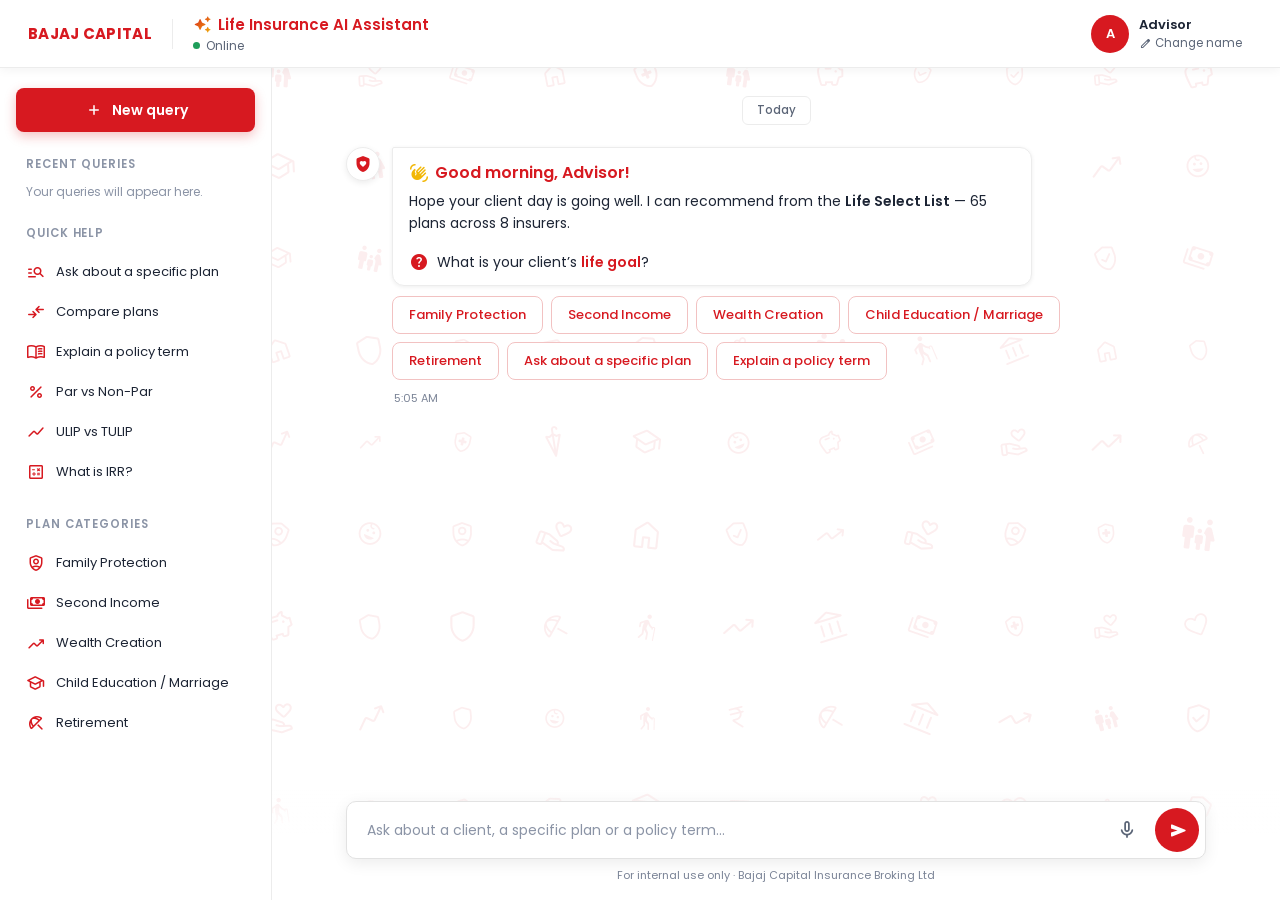
==== index.html @ 328a4298 "Life insurance AI chatbot first cut" ====
<!DOCTYPE html>
<html lang="en">
<head>
<meta charset="utf-8">
<meta name="viewport" content="width=device-width, initial-scale=1, viewport-fit=cover">
<title>Life Insurance AI Assistant</title>
<link rel="preconnect" href="https://fonts.googleapis.com">
<link rel="preconnect" href="https://fonts.gstatic.com" crossorigin>
<link href="https://fonts.googleapis.com/css2?family=Poppins:wght@300;400;500;600;700&display=swap" rel="stylesheet">
<link href="https://fonts.googleapis.com/css2?family=Material+Symbols+Rounded:opsz,wght,FILL,GRAD@20..48,100..700,0..1,-50..200&display=swap" rel="stylesheet">
<style>
:root{
  --red:#D71920; --red-dark:#B5141B; --red-soft:#FDECEC; --red-line:#F2C2C2;
  --yellow:#FAF162; --yellow-line:#EDE03A; --green:#1E9E5A; --amber:#F2B705;
  --ink:#1C2434; --muted:#5B6577; --faint:#8B94A6; --meta:#7A8396;
  --line:#ECECEC; --line2:#E2E2E2; --hover:#F7F7F7; --bg:#FFFFFF;
}
html,body{margin:0;height:100%;overflow:hidden;overflow:clip;overscroll-behavior:none;background:var(--bg);}
*{box-sizing:border-box;}
body{font-family:'Poppins',sans-serif;color:var(--ink);}
a{color:var(--red);text-decoration:none;}
button{font-family:'Poppins',sans-serif;}
input::placeholder{color:var(--faint);}
.ms{font-family:'Material Symbols Rounded';font-weight:normal;font-style:normal;line-height:1;letter-spacing:normal;white-space:nowrap;direction:ltr;-webkit-font-smoothing:antialiased;}
.fill{font-variation-settings:'FILL' 1;}
@keyframes dcdot{0%,80%,100%{opacity:.25;transform:translateY(0)}40%{opacity:1;transform:translateY(-3px)}}
@keyframes dcin{from{opacity:0;transform:translateY(6px)}to{opacity:1;transform:none}}

.app{position:fixed;inset:0;display:flex;flex-direction:column;overflow:hidden;overflow:clip;}
header{height:68px;flex-shrink:0;display:flex;align-items:center;gap:20px;padding:0 28px;background:#fff;border-bottom:1px solid var(--line);box-shadow:0 2px 10px rgba(0,0,0,.05);position:relative;z-index:3;}
header img{height:30px;display:block;flex-shrink:0;}
.vsep{width:1px;height:30px;flex-shrink:0;background:var(--line);}
.desk{display:flex;flex-direction:column;gap:1px;min-width:0;flex:1;overflow:hidden;}
.desk-title{display:flex;align-items:center;gap:6px;font-size:15px;font-weight:600;color:var(--red);white-space:nowrap;overflow:hidden;text-overflow:ellipsis;}
.bot-avatar{display:none;position:relative;width:40px;height:40px;flex-shrink:0;border-radius:50%;background:#fff;border:1px solid var(--line);box-shadow:0 2px 6px rgba(0,0,0,.08);align-items:center;justify-content:center;}
.bc-mark{display:block;height:22px;width:20px;overflow:hidden;flex-shrink:0;}
.bc-mark img{height:100%;width:auto;max-width:none;display:block;}
.bot-avatar .bc-mark{height:24px;width:22px;}
.bot-avatar > .ms:first-child{font-size:23px;color:var(--red);}
.bot-avatar .ai-mini{position:absolute;right:-2px;bottom:-1px;font-size:15px;color:var(--amber);background:#fff;border-radius:50%;padding:1px;}
.ai-star{font-size:19px;flex-shrink:0;background:linear-gradient(135deg,#D71920,#F2B705);-webkit-background-clip:text;background-clip:text;color:transparent;}
.desk-status{display:flex;align-items:center;gap:6px;font-size:12px;color:var(--muted);white-space:nowrap;}
.dot{width:7px;height:7px;border-radius:50%;background:var(--green);}
.who{margin-left:auto;display:flex;align-items:center;gap:10px;flex-shrink:0;cursor:pointer;padding:6px 10px 6px 6px;border-radius:10px;}
.who:hover{background:var(--red-soft);}
.avatar .ms{font-size:20px;}
.avatar{width:38px;height:38px;flex-shrink:0;border-radius:50%;background:var(--red);display:flex;align-items:center;justify-content:center;font-size:13px;font-weight:600;color:#fff;}
.who-name{font-size:13px;font-weight:600;}
.who-sub{display:flex;align-items:center;gap:3px;font-size:11.5px;color:var(--muted);}
.who-sub .ms{font-size:13px;}
.who:hover .who-sub{color:var(--red);}
.menu-btn{display:none;width:40px;height:40px;border:none;background:transparent;border-radius:8px;color:var(--ink);cursor:pointer;align-items:center;justify-content:center;}
.body{flex:none;height:calc(100% - 68px);min-height:0;display:flex;position:relative;overflow:clip;} /* explicit height: flex-grow left a gap in some Chrome builds */
aside{width:272px;flex-shrink:0;overflow-y:auto;background:#fff;border-right:1px solid var(--line);display:flex;flex-direction:column;gap:24px;padding:20px 16px;}
.new-btn{display:flex;align-items:center;justify-content:center;gap:8px;height:44px;border-radius:8px;border:none;background:var(--red);color:#fff;font-size:14px;font-weight:600;cursor:pointer;box-shadow:0 4px 12px rgba(215,25,32,.28);flex-shrink:0;}
.new-btn:hover{background:var(--red-dark);}
.group{display:flex;flex-direction:column;gap:4px;}
.group-title{font-size:11.5px;font-weight:600;letter-spacing:.08em;text-transform:uppercase;color:var(--faint);padding:0 10px 6px;}
.item{display:flex;align-items:center;gap:10px;padding:10px;border-radius:8px;font-size:13px;color:var(--ink);cursor:pointer;border:none;background:transparent;text-align:left;width:100%;}
.item:hover{background:var(--hover);}
.item .ms{font-size:20px;color:var(--red);flex-shrink:0;}
.item.recent .ms{color:var(--muted);}
.item.active{background:var(--red-soft);}
.item.active .ms,.item.active .t1{color:var(--red);}
.t1{font-size:13px;font-weight:500;white-space:nowrap;overflow:hidden;text-overflow:ellipsis;}
.item.active .t1{font-weight:600;}
.t2{font-size:11.5px;color:var(--muted);}
.tx{display:flex;flex-direction:column;min-width:0;}
.me-item{display:none;margin-top:auto;border-top:1px solid var(--line);border-radius:0;}
.empty-note{font-size:12px;color:var(--faint);padding:0 10px;}
.item.recent{position:relative;}
.code-wrap{position:fixed;inset:0;z-index:50;background:rgba(28,36,52,.45);display:flex;align-items:center;justify-content:center;padding:16px;}
.code-box{width:100%;max-width:360px;background:#fff;border-radius:14px;padding:22px;display:flex;flex-direction:column;gap:10px;box-shadow:0 12px 40px rgba(0,0,0,.2);}
.code-title{display:flex;align-items:center;gap:8px;font-size:16px;font-weight:600;color:var(--red);}
.code-sub{font-size:13px;color:var(--muted);}
.code-box input{height:42px;padding:0 12px;border:1px solid var(--line2);border-radius:8px;font-family:'Poppins',sans-serif;font-size:14px;outline:none;}
.code-box input:focus{border-color:var(--red);}
.code-err{min-height:16px;font-size:12px;color:var(--red);}
.show-more{display:flex;align-items:center;gap:6px;width:100%;padding:6px 10px;border:none;border-radius:8px;background:transparent;font-family:'Poppins',sans-serif;font-size:12.5px;font-weight:600;color:var(--red);cursor:pointer;text-align:left;}
.show-more:hover{background:var(--red-soft);}
.show-more .ms{font-size:18px;}
.item.recent .tx{flex:1;}
.item.recent .t1{white-space:normal;display:-webkit-box;-webkit-line-clamp:2;-webkit-box-orient:vertical;line-height:1.35;word-break:break-word;}
.rename{flex-shrink:0;width:26px;height:26px;margin:-4px -6px -4px 0;border:none;border-radius:6px;background:transparent;display:flex;align-items:center;justify-content:center;cursor:pointer;opacity:0;transition:opacity .15s,background .15s;}
.rename .ms{font-size:17px !important;color:var(--muted) !important;}
.item.recent:hover .rename,.item.recent:focus-within .rename,.item.recent.active .rename{opacity:1;}
.rename:hover{background:#fff;}
.rename:hover .ms{color:var(--red) !important;}
.item.editing .rename{display:none;}
.rename.delete{margin-left:2px;}
.rename-input{width:100%;min-width:0;height:24px;padding:0 6px;border:1px solid var(--red);border-radius:5px;outline:none;font-family:'Poppins',sans-serif;font-size:13px;color:var(--ink);background:#fff;}
@media (hover:none){.rename{opacity:1;}}
main{flex:1;min-width:0;position:relative;display:flex;flex-direction:column;overflow:hidden;overflow:clip;}
.pattern{position:absolute;inset:-40px;pointer-events:none;display:grid;grid-template-columns:repeat(auto-fill,92px);grid-auto-rows:92px;color:var(--red);opacity:.07;}
.pattern div{display:flex;align-items:center;justify-content:center;}
.pattern .ms{font-variation-settings:'wght' 300;}
.scroll{position:relative;z-index:1;flex:1;overflow-y:auto;padding:28px 32px 20px;}
.thread{max-width:860px;margin:0 auto;display:flex;flex-direction:column;gap:8px;}
.daypill{align-self:center;margin-bottom:14px;padding:5px 14px;border-radius:6px;background:#fff;border:1px solid var(--line);font-size:11.5px;font-weight:500;color:var(--muted);}
.gap{height:14px;}
.urow{display:flex;flex-direction:column;align-items:flex-end;gap:5px;animation:dcin .3s ease-out;}
.ububble{max-width:560px;padding:12px 16px;border-radius:12px 2px 12px 12px;background:var(--yellow);border:1px solid var(--yellow-line);box-shadow:0 1px 3px rgba(120,90,10,.08);font-size:14px;line-height:1.55;text-wrap:pretty;white-space:pre-wrap;word-wrap:break-word;}
.umeta{display:flex;align-items:center;gap:4px;font-size:11px;color:var(--meta);padding-right:2px;}
.umeta .ms{font-size:15px;color:var(--amber);}
.brow{display:flex;gap:12px;animation:dcin .3s ease-out;}
.bav{width:34px;flex-shrink:0;}
.bav-in{width:34px;height:34px;border-radius:50%;background:#fff;border:1px solid var(--line);display:flex;align-items:center;justify-content:center;box-shadow:0 2px 6px rgba(0,0,0,.08);}
.bav-in .ms{font-size:20px;color:var(--red);}
.bcol{flex:1;min-width:0;display:flex;flex-direction:column;align-items:flex-start;gap:10px;}
.bbubble{max-width:640px;padding:12px 16px;border-radius:2px 12px 12px 12px;background:#fff;border:1px solid var(--line);box-shadow:0 1px 4px rgba(0,0,0,.07);display:flex;flex-direction:column;gap:4px;font-size:14px;line-height:1.6;text-wrap:pretty;word-wrap:break-word;overflow-x:auto;}
.bbubble .lead{display:flex;align-items:center;gap:6px;font-size:16px;font-weight:600;color:var(--red);}
.bbubble .lead .ms{font-size:20px;color:var(--amber);}
.bbubble p{margin:0 0 8px;}
.bbubble p:last-child{margin-bottom:0;}
.bbubble ul{list-style:none;margin:2px 0 6px;padding:0;}
.bbubble ol{margin:2px 0 6px;padding-left:20px;}
.bbubble li{margin:4px 0;}
.bbubble ul li{position:relative;padding-left:24px;}
.bbubble ul li::before{content:'check_circle';font-family:'Material Symbols Rounded';font-variation-settings:'FILL' 1;position:absolute;left:0;top:1px;font-size:17px;color:var(--green);}
.ask{display:flex;align-items:flex-start;gap:8px;margin-top:6px;padding:0;font-size:14px;line-height:1.5;}
.ask .ms{font-size:20px;color:var(--red);flex-shrink:0;}
.ask strong{color:var(--red);}
.plans{width:100%;max-width:760px;display:grid;grid-template-columns:repeat(auto-fill,minmax(220px,1fr));gap:12px;}
.plan{display:flex;flex-direction:column;background:#fff;border:1px solid var(--line);border-radius:12px;box-shadow:0 2px 8px rgba(0,0,0,.06);overflow:hidden;animation:dcin .3s ease-out;}
.plan:first-child{border:2px solid var(--red);box-shadow:0 8px 22px rgba(215,25,32,.12);}
.plan-logo{height:56px;display:flex;align-items:center;justify-content:space-between;gap:8px;padding:0 16px;border-bottom:1px solid #F0F0F0;}
.plan-logo img{max-height:30px;max-width:110px;}
.plan-logo .badge{height:30px;padding:0 10px;border-radius:6px;background:var(--red-soft);color:var(--red);font-size:12px;font-weight:700;display:flex;align-items:center;}
.plan-best{padding:3px 8px;border-radius:4px;background:var(--red);color:#fff;font-size:10.5px;font-weight:600;white-space:nowrap;}
.plan-body{display:flex;flex-direction:column;gap:8px;padding:12px 16px 14px;}
.plan-name{font-size:14.5px;font-weight:600;color:var(--red);line-height:1.3;}
.plan-ins{font-size:11.5px;color:var(--muted);margin-top:-6px;}
.plan-pt{display:flex;gap:6px;font-size:12.5px;line-height:1.4;}
.plan-pt .ms{font-size:17px;color:var(--green);flex-shrink:0;}
.tip{display:flex;align-items:center;gap:8px;max-width:640px;padding:9px 14px;border-radius:8px;background:var(--yellow);border:1px solid var(--yellow-line);font-size:13px;line-height:1.45;}
.tip .ms{font-size:20px;color:var(--amber);flex-shrink:0;}
.bbubble strong{font-weight:600;}
.bbubble h1,.bbubble h2,.bbubble h3,.bbubble h4{font-size:14.5px;font-weight:600;color:var(--red);margin:6px 0 4px;}
.bbubble table{border-collapse:collapse;background:#fff;border-radius:8px;overflow:hidden;font-size:12.5px;line-height:1.45;margin:6px 0;width:100%;}
.bbubble th{background:var(--red-soft);color:var(--red);font-weight:600;text-align:left;}
.bbubble th,.bbubble td{padding:8px 10px;border:1px solid #F0F0F0;vertical-align:top;}
.bbubble.error{flex-direction:row;align-items:flex-start;gap:8px;background:#fff;border-color:var(--line);color:var(--ink);}
.bbubble.error > .ms{font-size:20px;color:var(--amber);flex-shrink:0;margin-top:1px;}
.cite{display:inline-flex;align-items:center;justify-content:center;min-width:17px;height:17px;padding:0 4px;margin:0 1px;border-radius:4px;background:rgba(215,25,32,.12);color:var(--red);font-size:10.5px;font-weight:600;vertical-align:1px;cursor:pointer;}
.sources{width:100%;max-width:640px;background:#fff;border:1px solid var(--line);border-radius:12px;overflow:hidden;box-shadow:0 2px 8px rgba(0,0,0,.06);}
.src-head{display:flex;align-items:center;gap:6px;padding:9px 14px;background:var(--red-soft);font-size:12.5px;font-weight:600;color:var(--red);cursor:pointer;user-select:none;}
.src-head .ms{font-size:17px;}
.src-head .chev{margin-left:auto;transition:transform .2s;}
.sources.open .chev{transform:rotate(180deg);}
.src-list{display:none;flex-direction:column;}
.sources.open .src-list{display:flex;}
.src{display:flex;gap:10px;padding:9px 14px;border-top:1px solid #F0F0F0;font-size:12.5px;}
.src-n{flex-shrink:0;min-width:20px;height:20px;border-radius:4px;background:rgba(215,25,32,.12);color:var(--red);font-size:11px;font-weight:600;display:flex;align-items:center;justify-content:center;}
.src-p{font-weight:600;}
.src-f{color:var(--muted);}
.src.flash{background:var(--yellow);}
.chips{display:flex;flex-wrap:wrap;gap:8px;max-width:720px;}
.chip{height:38px;padding:0 16px;border-radius:8px;border:1px solid var(--red-line);background:#fff;color:var(--red);font-size:13px;font-weight:500;cursor:pointer;}
.chip:hover{background:var(--red-soft);border-color:var(--red);}
.chip.primary{border:none;background:var(--red);color:#fff;font-weight:600;padding:0 18px;}
.chip.primary:hover{background:var(--red-dark);}
.bmeta{font-size:11px;color:var(--meta);padding-left:2px;}
.typing{display:flex;gap:5px;padding:14px 16px;}
.typing span{width:7px;height:7px;border-radius:4px;background:var(--red);animation:dcdot 1.2s infinite ease-in-out;}
.typing span:nth-child(2){animation-delay:.15s}
.typing span:nth-child(3){animation-delay:.3s}
.composer{position:relative;z-index:1;padding:12px 32px 16px;background:linear-gradient(180deg,rgba(255,255,255,0),#fff 40%);}
.composer-in{max-width:860px;margin:0 auto;display:flex;flex-direction:column;gap:8px;}
.box{display:flex;align-items:center;gap:8px;padding:6px 6px 6px 18px;border-radius:10px;background:#fff;border:1px solid var(--line2);box-shadow:0 4px 16px rgba(0,0,0,.08);}
.box input{flex:1;min-width:0;height:44px;border:none;outline:none;background:transparent;font-family:'Poppins',sans-serif;font-size:14px;color:var(--ink);}
.mic{width:40px;height:40px;border-radius:8px;border:none;background:transparent;color:var(--muted);display:flex;align-items:center;justify-content:center;cursor:pointer;}
.mic{position:relative;border-radius:50%;transition:background .2s,color .2s;}
.mic:hover{color:var(--red);background:var(--red-soft);}
.mic .ms{font-size:22px;position:relative;z-index:1;}
/* listening: filled red mic with pulsing rings and a glowing input box */
.mic.on{background:var(--red);color:#fff;}
.mic.on .ms{animation:micbeat 1s ease-in-out infinite;}
.mic.on::before,.mic.on::after{content:'';position:absolute;inset:0;border-radius:50%;background:var(--red);opacity:.35;animation:micring 1.4s ease-out infinite;}
.mic.on::after{animation-delay:.7s;}
@keyframes micring{from{transform:scale(1);opacity:.4}to{transform:scale(1.9);opacity:0}}
@keyframes micbeat{0%,100%{transform:scale(1)}50%{transform:scale(1.15)}}
.box{transition:border-color .2s,box-shadow .2s;}
.box.listening{border-color:var(--red);box-shadow:0 0 0 3px rgba(215,25,32,.15),0 4px 16px rgba(0,0,0,.08);}
.box.listening input::placeholder{color:var(--red);}
.send{width:44px;height:44px;flex-shrink:0;border-radius:50%;border:none;background:var(--red);color:#fff;display:flex;align-items:center;justify-content:center;cursor:pointer;}
.send:hover{background:#A8121A;}
.send:disabled{opacity:.5;cursor:default;}
.send .ms{font-size:21px;margin-left:3px;}
.foot{text-align:center;font-size:11px;color:var(--meta);}
@media (max-width:820px){
  /* WhatsApp-style chat header: menu, bot avatar, name with "Online" under it */
  header{height:60px;padding:0 10px 0 6px;gap:8px;}
  .body{height:calc(100% - 60px);}
  header img,.vsep,.who,header .logo-fallback{display:none;}
  .bot-avatar{display:flex;}
  .me-item{display:flex;}
  .desk{flex:1;}
  .desk-title{font-size:15.5px;color:var(--ink);}
  .desk-title .ai-star{display:none;}
  .desk-status{font-size:12px;}
  .menu-btn{display:flex;}
  aside{position:absolute;inset:0 auto 0 0;z-index:5;transform:translateX(-100%);transition:transform .2s;box-shadow:4px 0 20px rgba(0,0,0,.12);}
  aside.open{transform:none;}
  .scroll{padding:20px 16px 12px;}
  .composer{padding:10px 16px 12px;}
  .bbubble,.ububble{max-width:100%;}
}

/* ---- Life-insurance additions (same tokens as above) ---- */
.bbubble .sub{font-size:12px;color:var(--muted);margin:-2px 0 4px;}
.chips.used{pointer-events:none;opacity:.6;}
.chip.sel{background:var(--red);border-color:var(--red);color:#fff;font-weight:600;}
.chips.stack{flex-direction:column;align-items:stretch;max-width:560px;}
.opt{display:flex;align-items:flex-start;gap:12px;text-align:left;width:100%;padding:11px 14px;border-radius:10px;border:1px solid var(--red-line);background:#fff;font-size:13px;color:var(--ink);cursor:pointer;line-height:1.4;}
.opt:hover{background:var(--red-soft);border-color:var(--red);}
.opt .ms{font-size:22px;color:var(--red);flex-shrink:0;margin-top:1px;}
.opt b{display:block;font-size:13.5px;font-weight:600;color:var(--red);}
.opt span.d{display:block;font-size:12px;color:var(--muted);}
.opt .rec{display:inline-block;margin-left:6px;padding:1px 7px;border-radius:4px;background:var(--red);color:#fff;font-size:10px;font-weight:600;vertical-align:1px;}
.opt.sel{background:var(--red-soft);border-color:var(--red);}
.chips.used .opt:not(.sel){opacity:.7;}
.plan-big{display:flex;align-items:baseline;gap:6px;}
.plan-big b{font-size:24px;font-weight:700;color:var(--ink);line-height:1.1;}
.plan-big span{font-size:11.5px;color:var(--muted);font-weight:500;}
.plan-big .dual{display:flex;gap:14px;}
.plan-big .dual div{display:flex;flex-direction:column;}
.plan-big .dual em{font-style:normal;font-size:10.5px;color:var(--muted);}
.plan-big .dual b{font-size:19px;}
.plan-act{display:flex;gap:6px;margin-top:4px;}
.chip.sm{height:32px;padding:0 12px;font-size:12px;}
.sum{display:flex;flex-wrap:wrap;gap:6px;margin:2px 0 2px;}
.pill{display:inline-flex;align-items:center;gap:4px;padding:3px 10px;border-radius:999px;background:var(--red-soft);border:1px solid var(--red-line);font-size:11.5px;font-weight:500;color:var(--red);}
.bbubble td.k{color:var(--muted);width:48%;}
.bbubble td.hi{font-weight:600;color:var(--red);}
.bbubble table.cmp th:first-child{width:26%;}
.age-row{display:flex;gap:8px;align-items:center;}
.logo-fallback{font-size:15px;font-weight:700;color:var(--red);letter-spacing:.02em;flex-shrink:0;}
.plans.more .plan:first-child{border:1px solid var(--line);box-shadow:0 2px 8px rgba(0,0,0,.06);}

.bbubble.wide{width:100%;max-width:640px;}

</style>
<script>
window.LPS_DATA={"CATS":["LUMPSUM_NPAR","LUMPSUM_PAR","DEFERRED_INCOME_NPAR","DEFERRED_INCOME_PAR","EARLY_INCOME_NPAR","EARLY_INCOME_PAR","SHORT_INCOME_NPAR","MONTHLY_INCOME_NPAR","WHOLELIFE_INCOME_NPAR","TERM","ULIP","TULIP","ANNUITY_SP_NROP","ANNUITY_SP_ROP","ANNUITY_RP_5","ANNUITY_RP_6","ANNUITY_RP_7","ANNUITY_RP_8","ANNUITY_RP_10","ANNUITY_RP_12"],"P":["ABSLI Guaranteed Annuity Plus","ABSLI Nishchit Aayush Plan (Income Only Benefit)","ABSLI Nishchit Aayush Plan (Level Income with Enhanced Benefit)","ABSLI Nishchit Aayush Plan (Level Income with Lumpsum Benefit)","ABSLI Nishchit Aayush Plan (Level Income with ROP)","Axis Max SWAG Par (Insta Income)","BALIC Guaranteed Pension Goal","BALIC Guaranteed Pension Goal II","BALIC Guaranteed Wealth Goal II (Wealth Creation)","BALIC Saral Pension","BALIC eTouch II","BALIC eTouch II (Cover till 99)","BALIC iSecure","Bajaj Magnum Fortune Plus III","HDFC Click 2 Achieve (Deferred Income FPC)","HDFC Click 2 Achieve (Deferred Income)","HDFC Click 2 Achieve (Early Income FPC)","HDFC Click 2 Achieve (Early Income)","HDFC Click 2 Achieve (Lumpsum FPC)","HDFC Click 2 Achieve (Lumpsum)","HDFC Click 2 Achieve Par (Immediate Income)","HDFC Click 2 Invest","HDFC Click 2 Protect Supreme Plus","HDFC Guaranteed Wealth Plus (Lumpsum)","HDFC Life Smart Pension Plus","HDFC Sanchay Fixed Maturity Plan","HDFC Sanchay Plus (Life Long Income)","HDFC Sanchay Plus (Long Term Income)","HDFC Sanchay Plus Guaranteed Maturity Plan","HDFC Saral Jeevan","ICICI PRU Guaranteed Pension Plan","ICICI Pru Assured Savings (Pro)","ICICI Pru Future Perfect","ICICI Pru GIFT Long Term (no ROP)","ICICI Pru GOLD","ICICI Pru Guaranteed Pension Plan Flexi","ICICI Pru Saral Pension","ICICI Pru iProtect Smart Plus","Kotak Assured Pension","Kotak Assured Savings Plan","Kotak E-Term","Kotak Life Assured Pension","Kotak Signature Term","LIC Jeevan Akshay VII","MAX Life Guaranteed Lifetime Income","MAX Life SWAG Pension","MAX SWAG Early Wealth","MAX SWAG Early Wealth (Anniversary Edition)","MAX SWAG Lifelong Wealth","MAX SWAG Wealth for Milestone","MAX Saving Advantage Plan","MAX Smart Secure Plus Plan","MAX Smart Term Plan Plus","MAX Smart Wealth Plan (Lumpsum)","TATA AIA Fortune Guarantee","TATA AIA Fortune Guarantee Pension","TATA AIA Fortune Guarantee Secure","TATA AIA Fortune Guarantee Supreme (Immediate Income)","TATA AIA Fortune Pro","TATA AIA GRIP","TATA AIA GRIP Endowment","TATA AIA Maha Raksha Supreme Select","TATA AIA Sampoorna Raksha Promise","TATA AIA Saral Pension","TATA Fortune Guarantee Pension"],"CO":["ABSL Life","Axis Max Life","Bajaj Allianz","HDFC Life","ICICI Pru","Kotak Life","LIC","TATA AIA"],"S":["Annuity/Regular Pay Deff. Annuit-6y PPT","Annuity/Regular Pay Deff.Annuity-5y PPT","Annuity/Regular Pay Deff.Annuity-7y PPT","Annuity/Regular Pay Deff.Annuity-8y PPT","Annuity/Regular Pay Deff.Annuity10y PPT","Annuity/Regular Pay Deff.Annuity12y PPT","Annuity/Single Pay Imm.Annuity- ROP","Annuity/Single Pay Imm.Annuity-NROP","BajajTerm/Cover till 99 pay till 60 old","BajajTerm/cover till 99 pay for 10 year","DeferredIncome2/Non Par Defered Income","FPC2/Axis Max Life Insurance","FPC2/HDFC Life Insurance","IRR/Guaranteed Monthly Income 6 Pay","IRR/Guaranteed Monthly Income 8 Pay","IRR/Guaranteed Monthly Income10 Pay","IRR/Guaranteed Monthly Income12 Pay","IRR/Lumpsum 10 Pay","IRR/Lumpsum 12 Pay","IRR/Lumpsum 5 Pay","IRR/Lumpsum 6 or 7 Pay","IRR/Non Par Short Income (No ROP)","IRR/Whole Life 10 Pay","IRR/Whole Life 5 Pay","IRR/Whole Life 6 Pay","LumpsumMaturity2/Non par Lumsum Maturity","NewFile/Par Income","ParEarlyIncome/Par Early Income","ParLumpsumMaturity/Par Lumpsum Maturity","TERM/Pay 10 & Cover till 85","TERM/Pay 10 & Whole Life Cover","TERM/Pay till 60 & Cover till 85","TERM/Pay till 60 & Whole Life Cover","TERM/Regular Pay & Cover till 85","TERM/Regular Pay & Whole Life Cover","ULIPMain2/ULIP"],"ROWS":["1","5","6","7","8","9","10","12","Pay 10","Pay till 60","Regular Pay"],"COLS":["0","2","3","4","5","6","7","8","9","10","12","15","18","20","23","25","30","35","39","40","44","45","49","50","54","55","59","60","64","69","74","79","Cover till 85","Cover till 99","Whole Life","Whole Life Cover"],"SL":["","1 Crore","2 Crore","5 Crore","50 Lac"],"LF":["","Joint Life","Single Life"],"VR":["","15y income","20y income"],"IP":["","10","12","15","20","23","25","30","39","40","44","49","54","59","6","64","69","7","74","79","8","9","Whole Life"],"R":[[0,0,0,54,7,20,1,11,0.0442,500000,4283750,0,0,10,0,0.0442,0,0,0,0,0,0,0,19,0,0,0,0,0,0,0,0,0,0,0,0,0,5,15,0,0,0,0],[0,0,0,54,7,25,1,11,0.0419,500000,4267500,0,0,10,0,0.0419,0,0,0,0,0,0,0,19,0,0,0,0,0,0,0,0,0,0,0,0,0,5,15,0,0,0,0],[0,0,0,54,7,30,1,11,0.0412,500000,4233500,0,0,10,0,0.0412,0,0,0,0,0,0,0,19,0,0,0,0,0,0,0,0,0,0,0,0,0,5,15,0,0,0,0],[0,0,0,54,7,35,1,11,0.0408,500000,4210500,0,0,10,0,0.0408,0,0,0,0,0,0,0,19,0,0,0,0,0,0,0,0,0,0,0,0,0,5,15,0,0,0,0],[0,0,0,54,7,40,1,11,0.0408,500000,4167000,0,0,10,0,0.0408,0,0,0,0,0,0,0,19,0,0,0,0,0,0,0,0,0,0,0,0,0,5,15,0,0,0,0],[0,0,0,54,7,45,1,11,0.0399,500000,4166250,0,0,10,0,0.0399,0,0,0,0,0,0,0,19,0,0,0,0,0,0,0,0,0,0,0,0,0,5,15,0,0,0,0],[0,0,0,54,7,50,1,11,0.0393,500000,4133000,0,0,10,0,0.0393,0,0,0,0,0,0,0,19,0,0,0,0,0,0,0,0,0,0,0,0,0,5,15,0,0,0,0],[0,0,0,54,7,55,1,11,0.0393,500000,4133000,0,0,10,0,0.0393,0,0,0,0,0,0,0,19,0,0,0,0,0,0,0,0,0,0,0,0,0,5,15,0,0,0,0],[0,0,0,54,7,60,1,11,0.0361,500000,3970750,0,0,10,0,0.0361,0,0,0,0,0,0,0,19,0,0,0,0,0,0,0,0,0,0,0,0,0,5,15,0,0,0,0],[0,0,0,54,7,65,1,11,0.0303,500000,3690250,0,0,10,0,0.0303,0,0,0,0,0,0,0,19,0,0,0,0,0,0,0,0,0,0,0,0,0,5,15,0,0,0,0],[0,0,0,39,5,20,1,11,0.0523,500000,4862598,0,0,10,0,0.0523,0,0,0,0,0,0,0,19,0,0,0,0,0,0,0,0,0,0,0,0,0,5,15,0,0,0,0],[0,0,0,39,5,25,1,11,0.0522,500000,4856773,0,0,10,0,0.0522,0,0,0,0,0,0,0,19,0,0,0,0,0,0,0,0,0,0,0,0,0,5,15,0,0,0,0],[0,0,0,39,5,30,1,11,0.0519,500000,4838117,0,0,10,0,0.0519,0,0,0,0,0,0,0,19,0,0,0,0,0,0,0,0,0,0,0,0,0,5,15,0,0,0,0],[0,0,0,39,5,35,1,11,0.0512,500000,4795098,0,0,10,0,0.0512,0,0,0,0,0,0,0,19,0,0,0,0,0,0,0,0,0,0,0,0,0,5,15,0,0,0,0],[0,0,0,39,5,40,1,11,0.0497,500000,4708882,0,0,10,0,0.0497,0,0,0,0,0,0,0,19,0,0,0,0,0,0,0,0,0,0,0,0,0,5,15,0,0,0,0],[0,0,0,39,5,45,1,11,0.0469,500000,4546456,0,0,10,0,0.0469,0,0,0,0,0,0,0,19,0,0,0,0,0,0,0,0,0,0,0,0,0,5,15,0,0,0,0],[0,0,0,39,5,50,1,11,0.0484,500000,4633260,0,0,10,0,0.0484,0,0,0,0,0,0,0,19,0,0,0,0,0,0,0,0,0,0,0,0,0,5,15,0,0,0,0],[0,0,0,39,5,55,1,11,0.0456,500000,4474541,0,0,10,0,0.0456,0,0,0,0,0,0,0,19,0,0,0,0,0,0,0,0,0,0,0,0,0,5,15,0,0,0,0],[0,0,0,39,5,60,1,11,0.0422,500000,4284397,0,0,10,0,0.0422,0,0,0,0,0,0,0,19,0,0,0,0,0,0,0,0,0,0,0,0,0,5,15,0,0,0,0],[0,0,0,49,1,20,1,11,0.05135,500000,4805227,0,0,10,0,0.05134,0,0,0,0,0,0,0,19,0,0,0,0,0,0,0,0,0,0,0,0,0,5,15,0,0,0,0],[0,0,0,49,1,25,1,11,0.05131,500000,4803340,0,0,10,0,0.05131,0,0,0,0,0,0,0,19,0,0,0,0,0,0,0,0,0,0,0,0,0,5,15,0,0,0,0],[0,0,0,49,1,30,1,11,0.05119,500000,4795718,0,0,10,0,0.05119,0,0,0,0,0,0,0,19,0,0,0,0,0,0,0,0,0,0,0,0,0,5,15,0,0,0,0],[0,0,0,49,1,35,1,11,0.05086,500000,4776256,0,0,10,0,0.05086,0,0,0,0,0,0,0,19,0,0,0,0,0,0,0,0,0,0,0,0,0,5,15,0,0,0,0],[0,0,0,49,1,40,1,11,0.0502,500000,4736999,0,0,10,0,0.0502,0,0,0,0,0,0,0,19,0,0,0,0,0,0,0,0,0,0,0,0,0,5,15,0,0,0,0],[0,0,0,49,1,45,1,11,0.04896,500000,4664331,0,0,10,0,0.04896,0,0,0,0,0,0,0,19,0,0,0,0,0,0,0,0,0,0,0,0,0,5,15,0,0,0,0],[0,0,0,49,1,50,1,11,0.04666,500000,4532537,0,0,10,0,0.04666,0,0,0,0,0,0,0,19,0,0,0,0,0,0,0,0,0,0,0,0,0,5,15,0,0,0,0],[0,0,0,49,1,55,1,11,0.04364,500000,4363854,0,0,10,0,0.04364,0,0,0,0,0,0,0,19,0,0,0,0,0,0,0,0,0,0,0,0,0,5,15,0,0,0,0],[0,0,0,49,1,60,1,11,0.03826,500000,4078954,0,0,10,0,0.03826,0,0,0,0,0,0,0,19,0,0,0,0,0,0,0,0,0,0,0,0,0,5,15,0,0,0,0],[0,0,0,31,4,20,1,11,0.0492,500000,4680435,0,0,10,0,0.0492,0,0,0,0,0,0,0,19,0,0,0,0,0,0,0,0,0,0,0,0,0,5,15,0,0,0,0],[0,0,0,31,4,25,1,11,0.0487,500000,4651260,0,0,10,0,0.0487,0,0,0,0,0,0,0,19,0,0,0,0,0,0,0,0,0,0,0,0,0,5,15,0,0,0,0],[0,0,0,31,4,30,1,11,0.0482,500000,4622315,0,0,10,0,0.0482,0,0,0,0,0,0,0,19,0,0,0,0,0,0,0,0,0,0,0,0,0,5,15,0,0,0,0],[0,0,0,31,4,35,1,11,0.0477,500000,4593535,0,0,10,0,0.0477,0,0,0,0,0,0,0,19,0,0,0,0,0,0,0,0,0,0,0,0,0,5,15,0,0,0,0],[0,0,0,31,4,40,1,11,0.0477,500000,4564920,0,0,10,0,0.0477,0,0,0,0,0,0,0,19,0,0,0,0,0,0,0,0,0,0,0,0,0,5,15,0,0,0,0],[0,0,0,31,4,45,1,11,0.0447,500000,4424390,0,0,10,0,0.0447,0,0,0,0,0,0,0,19,0,0,0,0,0,0,0,0,0,0,0,0,0,5,15,0,0,0,0],[0,0,0,31,4,50,1,11,0.0437,500000,4369240,0,0,10,0,0.0437,0,0,0,0,0,0,0,19,0,0,0,0,0,0,0,0,0,0,0,0,0,5,15,0,0,0,0],[0,0,0,39,5,20,1,9,0.0451,500000,3563543,0,0,5,0,0.0451,0,0,0,0,0,0,0,19,0,0,0,0,0,0,0,0,0,0,0,0,0,5,10,0,0,0,0],[0,0,0,39,5,25,1,9,0.045,500000,3561719,0,0,5,0,0.045,0,0,0,0,0,0,0,19,0,0,0,0,0,0,0,0,0,0,0,0,0,5,10,0,0,0,0],[0,0,0,39,5,30,1,9,0.0447,500000,3552950,0,0,5,0,0.0447,0,0,0,0,0,0,0,19,0,0,0,0,0,0,0,0,0,0,0,0,0,5,10,0,0,0,0],[0,0,0,39,5,35,1,9,0.0439,500000,3531411,0,0,5,0,0.0439,0,0,0,0,0,0,0,19,0,0,0,0,0,0,0,0,0,0,0,0,0,5,10,0,0,0,0],[0,0,0,39,5,40,1,9,0.0423,500000,3488157,0,0,5,0,0.0423,0,0,0,0,0,0,0,19,0,0,0,0,0,0,0,0,0,0,0,0,0,5,10,0,0,0,0],[0,0,0,39,5,45,1,9,0.0391,500000,3402412,0,0,5,0,0.0391,0,0,0,0,0,0,0,19,0,0,0,0,0,0,0,0,0,0,0,0,0,5,10,0,0,0,0],[0,0,0,39,5,50,1,9,0.041,500000,3453611,0,0,5,0,0.041,0,0,0,0,0,0,0,19,0,0,0,0,0,0,0,0,0,0,0,0,0,5,10,0,0,0,0],[0,0,0,39,5,55,1,9,0.037,500000,3347976,0,0,5,0,0.037,0,0,0,0,0,0,0,19,0,0,0,0,0,0,0,0,0,0,0,0,0,5,10,0,0,0,0],[0,0,0,39,5,60,1,9,0.0313,500000,3202734,0,0,5,0,0.0313,0,0,0,0,0,0,0,19,0,0,0,0,0,0,0,0,0,0,0,0,0,5,10,0,0,0,0],[0,0,0,49,1,20,1,9,0.03612,500000,3324931,0,0,5,0,0.03612,0,0,0,0,0,0,0,19,0,0,0,0,0,0,0,0,0,0,0,0,0,5,10,0,0,0,0],[0,0,0,49,1,25,1,9,0.0361,500000,3324191,0,0,5,0,0.0361,0,0,0,0,0,0,0,19,0,0,0,0,0,0,0,0,0,0,0,0,0,5,10,0,0,0,0],[0,0,0,49,1,30,1,9,0.03595,500000,3320491,0,0,5,0,0.03595,0,0,0,0,0,0,0,19,0,0,0,0,0,0,0,0,0,0,0,0,0,5,10,0,0,0,0],[0,0,0,49,1,35,1,9,0.03556,500000,3310242,0,0,5,0,0.03556,0,0,0,0,0,0,0,19,0,0,0,0,0,0,0,0,0,0,0,0,0,5,10,0,0,0,0],[0,0,0,49,1,40,1,9,0.03485,500000,3292038,0,0,5,0,0.03485,0,0,0,0,0,0,0,19,0,0,0,0,0,0,0,0,0,0,0,0,0,5,10,0,0,0,0],[0,0,0,49,1,45,1,9,0.03413,500000,3273723,0,0,5,0,0.03413,0,0,0,0,0,0,0,19,0,0,0,0,0,0,0,0,0,0,0,0,0,5,10,0,0,0,0],[0,0,0,49,1,50,1,9,0.03243,500000,3230359,0,0,5,0,0.03243,0,0,0,0,0,0,0,19,0,0,0,0,0,0,0,0,0,0,0,0,0,5,10,0,0,0,0],[0,0,0,49,1,55,1,9,0.03086,500000,3191102,0,0,5,0,0.03086,0,0,0,0,0,0,0,19,0,0,0,0,0,0,0,0,0,0,0,0,0,5,10,0,0,0,0],[0,0,0,49,1,60,1,9,0.02497,500000,3047209,0,0,5,0,0.02497,0,0,0,0,0,0,0,19,0,0,0,0,0,0,0,0,0,0,0,0,0,5,10,0,0,0,0],[0,0,0,23,3,20,2,10,0.0427,500000,4476000,0,0,6,0,0.0427,0,0,0,0,0,0,0,20,0,0,0,0,0,0,0,0,0,0,0,0,0,6,12,0,0,0,0],[0,0,0,23,3,25,2,10,0.0427,500000,4476000,0,0,6,0,0.0427,0,0,0,0,0,0,0,20,0,0,0,0,0,0,0,0,0,0,0,0,0,6,12,0,0,0,0],[0,0,0,23,3,30,2,10,0.0427,500000,4476000,0,0,6,0,0.0427,0,0,0,0,0,0,0,20,0,0,0,0,0,0,0,0,0,0,0,0,0,6,12,0,0,0,0],[0,0,0,23,3,35,2,10,0.0427,500000,4476000,0,0,6,0,0.0427,0,0,0,0,0,0,0,20,0,0,0,0,0,0,0,0,0,0,0,0,0,6,12,0,0,0,0],[0,0,0,23,3,40,2,10,0.0427,500000,4476000,0,0,6,0,0.0427,0,0,0,0,0,0,0,20,0,0,0,0,0,0,0,0,0,0,0,0,0,6,12,0,0,0,0],[0,0,0,23,3,45,2,10,0.0427,500000,4476000,0,0,6,0,0.0427,0,0,0,0,0,0,0,20,0,0,0,0,0,0,0,0,0,0,0,0,0,6,12,0,0,0,0],[0,0,0,23,3,50,2,10,0.0371,500000,4249500,0,0,6,0,0.0371,0,0,0,0,0,0,0,20,0,0,0,0,0,0,0,0,0,0,0,0,0,6,12,0,0,0,0],[0,0,0,23,3,55,2,10,0.0371,500000,4249500,0,0,6,0,0.0371,0,0,0,0,0,0,0,20,0,0,0,0,0,0,0,0,0,0,0,0,0,6,12,0,0,0,0],[0,0,0,23,3,60,2,10,0.0371,500000,4249500,0,0,6,0,0.0371,0,0,0,0,0,0,0,20,0,0,0,0,0,0,0,0,0,0,0,0,0,6,12,0,0,0,0],[0,0,0,39,5,20,2,10,0.0489,500000,4737077,0,0,6,0,0.0489,0,0,0,0,0,0,0,20,0,0,0,0,0,0,0,0,0,0,0,0,0,6,12,0,0,0,0],[0,0,0,39,5,25,2,10,0.0488,500000,4734081,0,0,6,0,0.0488,0,0,0,0,0,0,0,20,0,0,0,0,0,0,0,0,0,0,0,0,0,6,12,0,0,0,0],[0,0,0,39,5,30,2,10,0.0485,500000,4722097,0,0,6,0,0.0485,0,0,0,0,0,0,0,20,0,0,0,0,0,0,0,0,0,0,0,0,0,6,12,0,0,0,0],[0,0,0,39,5,35,2,10,0.0479,500000,4693335,0,0,6,0,0.0479,0,0,0,0,0,0,0,20,0,0,0,0,0,0,0,0,0,0,0,0,0,6,12,0,0,0,0],[0,0,0,39,5,40,2,10,0.0465,500000,4635753,0,0,6,0,0.0465,0,0,0,0,0,0,0,20,0,0,0,0,0,0,0,0,0,0,0,0,0,6,12,0,0,0,0],[0,0,0,39,5,45,2,10,0.0438,500000,4520227,0,0,6,0,0.0438,0,0,0,0,0,0,0,20,0,0,0,0,0,0,0,0,0,0,0,0,0,6,12,0,0,0,0],[0,0,0,39,5,50,2,10,0.046,500000,4611186,0,0,6,0,0.046,0,0,0,0,0,0,0,20,0,0,0,0,0,0,0,0,0,0,0,0,0,6,12,0,0,0,0],[0,0,0,39,5,55,2,10,0.043,500000,4484934,0,0,6,0,0.043,0,0,0,0,0,0,0,20,0,0,0,0,0,0,0,0,0,0,0,0,0,6,12,0,0,0,0],[0,0,0,39,5,60,2,10,0.0386,500000,4307871,0,0,6,0,0.0386,0,0,0,0,0,0,0,20,0,0,0,0,0,0,0,0,0,0,0,0,0,6,12,0,0,0,0],[0,0,0,49,1,20,2,10,0.04218,500000,4453009,0,0,6,0,0.04218,0,0,0,0,0,0,0,20,0,0,0,0,0,0,0,0,0,0,0,0,0,6,12,0,0,0,0],[0,0,0,49,1,25,2,10,0.04216,500000,4452210,0,0,6,0,0.04216,0,0,0,0,0,0,0,20,0,0,0,0,0,0,0,0,0,0,0,0,0,6,12,0,0,0,0],[0,0,0,49,1,30,2,10,0.04204,500000,4447504,0,0,6,0,0.04204,0,0,0,0,0,0,0,20,0,0,0,0,0,0,0,0,0,0,0,0,0,6,12,0,0,0,0],[0,0,0,49,1,35,2,10,0.04174,500000,4434850,0,0,6,0,0.04174,0,0,0,0,0,0,0,20,0,0,0,0,0,0,0,0,0,0,0,0,0,6,12,0,0,0,0],[0,0,0,49,1,40,2,10,0.04112,500000,4409542,0,0,6,0,0.04112,0,0,0,0,0,0,0,20,0,0,0,0,0,0,0,0,0,0,0,0,0,6,12,0,0,0,0],[0,0,0,49,1,45,2,10,0.03989,500000,4359858,0,0,6,0,0.03989,0,0,0,0,0,0,0,20,0,0,0,0,0,0,0,0,0,0,0,0,0,6,12,0,0,0,0],[0,0,0,49,1,50,2,10,0.03759,500000,4267994,0,0,6,0,0.03759,0,0,0,0,0,0,0,20,0,0,0,0,0,0,0,0,0,0,0,0,0,6,12,0,0,0,0],[0,0,0,49,1,55,2,10,0.03411,500000,4132574,0,0,6,0,0.03411,0,0,0,0,0,0,0,20,0,0,0,0,0,0,0,0,0,0,0,0,0,6,12,0,0,0,0],[0,0,0,25,3,20,2,10,0.0417,500000,4435000,0,0,6,0,0.0417,0,0,0,0,0,0,0,20,0,0,0,0,0,0,0,0,0,0,0,0,0,6,12,0,0,0,0],[0,0,0,25,3,25,2,10,0.0404,500000,4379000,0,0,6,0,0.0404,0,0,0,0,0,0,0,20,0,0,0,0,0,0,0,0,0,0,0,0,0,6,12,0,0,0,0],[0,0,0,25,3,30,2,10,0.0397,500000,4350500,0,0,6,0,0.0397,0,0,0,0,0,0,0,20,0,0,0,0,0,0,0,0,0,0,0,0,0,6,12,0,0,0,0],[0,0,0,25,3,35,2,10,0.0396,500000,4350000,0,0,6,0,0.0396,0,0,0,0,0,0,0,20,0,0,0,0,0,0,0,0,0,0,0,0,0,6,12,0,0,0,0],[0,0,0,25,3,40,2,10,0.0389,500000,4321500,0,0,6,0,0.0389,0,0,0,0,0,0,0,20,0,0,0,0,0,0,0,0,0,0,0,0,0,6,12,0,0,0,0],[0,0,0,25,3,45,2,10,0.0389,500000,4320500,0,0,6,0,0.0389,0,0,0,0,0,0,0,20,0,0,0,0,0,0,0,0,0,0,0,0,0,6,12,0,0,0,0],[0,0,0,25,3,50,2,10,0.0382,500000,4292500,0,0,6,0,0.0382,0,0,0,0,0,0,0,20,0,0,0,0,0,0,0,0,0,0,0,0,0,6,12,0,0,0,0],[0,0,0,25,3,55,2,10,0.0375,500000,4264000,0,0,6,0,0.0375,0,0,0,0,0,0,0,20,0,0,0,0,0,0,0,0,0,0,0,0,0,6,12,0,0,0,0],[0,0,0,25,3,60,2,10,0.034,500000,4126500,0,0,6,0,0.034,0,0,0,0,0,0,0,20,0,0,0,0,0,0,0,0,0,0,0,0,0,6,12,0,0,0,0],[0,0,0,25,3,65,2,10,0.0266,500000,3852500,0,0,6,0,0.0266,0,0,0,0,0,0,0,20,0,0,0,0,0,0,0,0,0,0,0,0,0,6,12,0,0,0,0],[0,0,0,31,4,20,3,10,0.0536,500000,5628840,0,0,5,0,0.0536,0,0,0,0,0,0,0,20,0,0,0,0,0,0,0,0,0,0,0,0,0,7,12,0,0,0,0],[0,0,0,31,4,25,3,10,0.0531,500000,5604285,0,0,5,0,0.0531,0,0,0,0,0,0,0,20,0,0,0,0,0,0,0,0,0,0,0,0,0,7,12,0,0,0,0],[0,0,0,31,4,30,3,10,0.0526,500000,5579855,0,0,5,0,0.0526,0,0,0,0,0,0,0,20,0,0,0,0,0,0,0,0,0,0,0,0,0,7,12,0,0,0,0],[0,0,0,31,4,35,3,10,0.0526,500000,5555505,0,0,5,0,0.0526,0,0,0,0,0,0,0,20,0,0,0,0,0,0,0,0,0,0,0,0,0,7,12,0,0,0,0],[0,0,0,31,4,40,3,10,0.0516,500000,5531250,0,0,5,0,0.0516,0,0,0,0,0,0,0,20,0,0,0,0,0,0,0,0,0,0,0,0,0,7,12,0,0,0,0],[0,0,0,31,4,45,3,10,0.0506,500000,5483055,0,0,5,0,0.0506,0,0,0,0,0,0,0,20,0,0,0,0,0,0,0,0,0,0,0,0,0,7,12,0,0,0,0],[0,0,0,31,4,50,3,10,0.0489,500000,5402005,0,0,5,0,0.0489,0,0,0,0,0,0,0,20,0,0,0,0,0,0,0,0,0,0,0,0,0,7,12,0,0,0,0],[0,0,0,39,5,20,2,12,0.0553,500000,6943272,0,0,12,0,0.0553,0,0,0,0,0,0,0,20,0,0,0,0,0,0,0,0,0,0,0,0,0,6,18,0,0,0,0],[0,0,0,39,5,25,2,12,0.0553,500000,6936021,0,0,12,0,0.0553,0,0,0,0,0,0,0,20,0,0,0,0,0,0,0,0,0,0,0,0,0,6,18,0,0,0,0],[0,0,0,39,5,30,2,12,0.0551,500000,6913192,0,0,12,0,0.0551,0,0,0,0,0,0,0,20,0,0,0,0,0,0,0,0,0,0,0,0,0,6,18,0,0,0,0],[0,0,0,39,5,35,2,12,0.0545,500000,6861481,0,0,12,0,0.0545,0,0,0,0,0,0,0,20,0,0,0,0,0,0,0,0,0,0,0,0,0,6,18,0,0,0,0],[0,0,0,39,5,40,2,12,0.0536,500000,6763632,0,0,12,0,0.0536,0,0,0,0,0,0,0,20,0,0,0,0,0,0,0,0,0,0,0,0,0,6,18,0,0,0,0],[0,0,0,39,5,45,2,12,0.0516,500000,6571348,0,0,12,0,0.0516,0,0,0,0,0,0,0,20,0,0,0,0,0,0,0,0,0,0,0,0,0,6,18,0,0,0,0],[0,0,0,39,5,50,2,12,0.0493,500000,6342933,0,0,12,0,0.0493,0,0,0,0,0,0,0,20,0,0,0,0,0,0,0,0,0,0,0,0,0,6,18,0,0,0,0],[0,0,0,39,5,55,2,12,0.0457,500000,6014872,0,0,12,0,0.0457,0,0,0,0,0,0,0,20,0,0,0,0,0,0,0,0,0,0,0,0,0,6,18,0,0,0,0],[0,0,0,49,1,20,2,12,0.05423,500000,6828986,0,0,12,0,0.05423,0,0,0,0,0,0,0,20,0,0,0,0,0,0,0,0,0,0,0,0,0,6,18,0,0,0,0],[0,0,0,49,1,25,2,12,0.05421,500000,6827610,0,0,12,0,0.05421,0,0,0,0,0,0,0,20,0,0,0,0,0,0,0,0,0,0,0,0,0,6,18,0,0,0,0],[0,0,0,49,1,30,2,12,0.05413,500000,6819662,0,0,12,0,0.05413,0,0,0,0,0,0,0,20,0,0,0,0,0,0,0,0,0,0,0,0,0,6,18,0,0,0,0],[0,0,0,49,1,35,2,12,0.05392,500000,6797729,0,0,12,0,0.05392,0,0,0,0,0,0,0,20,0,0,0,0,0,0,0,0,0,0,0,0,0,6,18,0,0,0,0],[0,0,0,49,1,40,2,12,0.05347,500000,6752530,0,0,12,0,0.05347,0,0,0,0,0,0,0,20,0,0,0,0,0,0,0,0,0,0,0,0,0,6,18,0,0,0,0],[0,0,0,49,1,45,2,12,0.05255,500000,6661465,0,0,12,0,0.05255,0,0,0,0,0,0,0,20,0,0,0,0,0,0,0,0,0,0,0,0,0,6,18,0,0,0,0],[0,0,0,49,1,50,2,12,0.05081,500000,6490969,0,0,12,0,0.05081,0,0,0,0,0,0,0,20,0,0,0,0,0,0,0,0,0,0,0,0,0,6,18,0,0,0,0],[0,0,0,49,1,55,2,12,0.04811,500000,6235048,0,0,12,0,0.04811,0,0,0,0,0,0,0,20,0,0,0,0,0,0,0,0,0,0,0,0,0,6,18,0,0,0,0],[0,0,0,25,3,20,2,12,0.0473,500000,4669500,0,0,12,0,0.0473,0,0,0,0,0,0,0,20,0,0,0,0,0,0,0,0,0,0,0,0,0,6,18,0,0,0,0],[0,0,0,25,3,25,2,12,0.046,500000,4611000,0,0,12,0,0.046,0,0,0,0,0,0,0,20,0,0,0,0,0,0,0,0,0,0,0,0,0,6,18,0,0,0,0],[0,0,0,25,3,30,2,12,0.0453,500000,4581000,0,0,12,0,0.0453,0,0,0,0,0,0,0,20,0,0,0,0,0,0,0,0,0,0,0,0,0,6,18,0,0,0,0],[0,0,0,25,3,35,2,12,0.0452,500000,4580500,0,0,12,0,0.0452,0,0,0,0,0,0,0,20,0,0,0,0,0,0,0,0,0,0,0,0,0,6,18,0,0,0,0],[0,0,0,25,3,40,2,12,0.0445,500000,4550500,0,0,12,0,0.0445,0,0,0,0,0,0,0,20,0,0,0,0,0,0,0,0,0,0,0,0,0,6,18,0,0,0,0],[0,0,0,25,3,45,2,12,0.0445,500000,4549500,0,0,12,0,0.0445,0,0,0,0,0,0,0,20,0,0,0,0,0,0,0,0,0,0,0,0,0,6,18,0,0,0,0],[0,0,0,25,3,50,2,12,0.0438,500000,4520000,0,0,12,0,0.0438,0,0,0,0,0,0,0,20,0,0,0,0,0,0,0,0,0,0,0,0,0,6,18,0,0,0,0],[0,0,0,25,3,55,2,12,0.0431,500000,4490500,0,0,12,0,0.0431,0,0,0,0,0,0,0,20,0,0,0,0,0,0,0,0,0,0,0,0,0,6,18,0,0,0,0],[0,0,0,25,3,60,2,12,0.0395,500000,4346000,0,0,12,0,0.0395,0,0,0,0,0,0,0,20,0,0,0,0,0,0,0,0,0,0,0,0,0,6,18,0,0,0,0],[0,0,0,25,3,65,2,12,0.0322,500000,4058500,0,0,12,0,0.0322,0,0,0,0,0,0,0,20,0,0,0,0,0,0,0,0,0,0,0,0,0,6,18,0,0,0,0],[0,0,0,54,7,20,3,10,0.0434,500000,5149200,0,0,5,0,0.0434,0,0,0,0,0,0,0,20,0,0,0,0,0,0,0,0,0,0,0,0,0,7,12,0,0,0,0],[0,0,0,54,7,25,3,10,0.0426,500000,5111750,0,0,5,0,0.0426,0,0,0,0,0,0,0,20,0,0,0,0,0,0,0,0,0,0,0,0,0,7,12,0,0,0,0],[0,0,0,54,7,30,3,10,0.0423,500000,5100550,0,0,5,0,0.0423,0,0,0,0,0,0,0,20,0,0,0,0,0,0,0,0,0,0,0,0,0,7,12,0,0,0,0],[0,0,0,54,7,35,3,10,0.0418,500000,5075000,0,0,5,0,0.0418,0,0,0,0,0,0,0,20,0,0,0,0,0,0,0,0,0,0,0,0,0,7,12,0,0,0,0],[0,0,0,54,7,40,3,10,0.0411,500000,5043500,0,0,5,0,0.0411,0,0,0,0,0,0,0,20,0,0,0,0,0,0,0,0,0,0,0,0,0,7,12,0,0,0,0],[0,0,0,54,7,45,3,10,0.0402,500000,5003950,0,0,5,0,0.0402,0,0,0,0,0,0,0,20,0,0,0,0,0,0,0,0,0,0,0,0,0,7,12,0,0,0,0],[0,0,0,54,7,50,3,10,0.0402,500000,5009550,0,0,5,0,0.0402,0,0,0,0,0,0,0,20,0,0,0,0,0,0,0,0,0,0,0,0,0,7,12,0,0,0,0],[0,0,0,54,7,55,3,10,0.0393,500000,4964400,0,0,5,0,0.0393,0,0,0,0,0,0,0,20,0,0,0,0,0,0,0,0,0,0,0,0,0,7,12,0,0,0,0],[0,0,0,54,7,60,3,10,0.0369,500000,4863950,0,0,5,0,0.0369,0,0,0,0,0,0,0,20,0,0,0,0,0,0,0,0,0,0,0,0,0,7,12,0,0,0,0],[0,0,0,54,7,65,3,10,0.0323,500000,4669000,0,0,5,0,0.0323,0,0,0,0,0,0,0,20,0,0,0,0,0,0,0,0,0,0,0,0,0,7,12,0,0,0,0],[0,0,0,29,3,20,3,10,0.036,500000,4825278,0,0,5,0,0.036,0,0,0,0,0,0,0,20,0,0,0,0,0,0,0,0,0,0,0,0,0,7,12,0,0,0,0],[0,0,0,29,3,25,3,10,0.036,500000,4824841,0,0,5,0,0.036,0,0,0,0,0,0,0,20,0,0,0,0,0,0,0,0,0,0,0,0,0,7,12,0,0,0,0],[0,0,0,29,3,30,3,10,0.0359,500000,4821204,0,0,5,0,0.0359,0,0,0,0,0,0,0,20,0,0,0,0,0,0,0,0,0,0,0,0,0,7,12,0,0,0,0],[0,0,0,29,3,35,3,10,0.0357,500000,4810710,0,0,5,0,0.0357,0,0,0,0,0,0,0,20,0,0,0,0,0,0,0,0,0,0,0,0,0,7,12,0,0,0,0],[0,0,0,29,3,40,3,10,0.0352,500000,4789668,0,0,5,0,0.0352,0,0,0,0,0,0,0,20,0,0,0,0,0,0,0,0,0,0,0,0,0,7,12,0,0,0,0],[0,0,0,29,3,45,3,10,0.0342,500000,4747615,0,0,5,0,0.0342,0,0,0,0,0,0,0,20,0,0,0,0,0,0,0,0,0,0,0,0,0,7,12,0,0,0,0],[0,0,0,29,3,50,3,10,0.0322,500000,4665096,0,0,5,0,0.0322,0,0,0,0,0,0,0,20,0,0,0,0,0,0,0,0,0,0,0,0,0,7,12,0,0,0,0],[0,0,0,29,3,55,3,10,0.0292,500000,4540597,0,0,5,0,0.0292,0,0,0,0,0,0,0,20,0,0,0,0,0,0,0,0,0,0,0,0,0,7,12,0,0,0,0],[0,0,0,29,3,60,3,10,0.025,500000,4377364,0,0,5,0,0.025,0,0,0,0,0,0,0,20,0,0,0,0,0,0,0,0,0,0,0,0,0,7,12,0,0,0,0],[0,0,0,49,1,20,6,13,0.0633,500000,13148468,0,0,10,0,0.0633,0,0,0,0,0,0,0,17,0,0,0,0,0,0,0,0,0,0,0,0,0,10,20,0,0,0,0],[0,0,0,49,1,25,6,13,0.0633,500000,13147950,0,0,10,0,0.0633,0,0,0,0,0,0,0,17,0,0,0,0,0,0,0,0,0,0,0,0,0,10,20,0,0,0,0],[0,0,0,49,1,30,6,13,0.0633,500000,13147136,0,0,10,0,0.0633,0,0,0,0,0,0,0,17,0,0,0,0,0,0,0,0,0,0,0,0,0,10,20,0,0,0,0],[0,0,0,49,1,35,6,13,0.06329,500000,13146396,0,0,10,0,0.06329,0,0,0,0,0,0,0,17,0,0,0,0,0,0,0,0,0,0,0,0,0,10,20,0,0,0,0],[0,0,0,49,1,40,6,13,0.06318,500000,13125010,0,0,10,0,0.06318,0,0,0,0,0,0,0,17,0,0,0,0,0,0,0,0,0,0,0,0,0,10,20,0,0,0,0],[0,0,0,49,1,45,6,13,0.06281,500000,13050936,0,0,10,0,0.06281,0,0,0,0,0,0,0,17,0,0,0,0,0,0,0,0,0,0,0,0,0,10,20,0,0,0,0],[0,0,0,49,1,50,6,13,0.06188,500000,12870820,0,0,10,0,0.06188,0,0,0,0,0,0,0,17,0,0,0,0,0,0,0,0,0,0,0,0,0,10,20,0,0,0,0],[0,0,0,49,1,55,6,13,0.06044,500000,12594652,0,0,10,0,0.06044,0,0,0,0,0,0,0,17,0,0,0,0,0,0,0,0,0,0,0,0,0,10,20,0,0,0,0],[0,0,0,29,3,20,6,13,0.054,500000,11429143,0,0,10,0,0.054,0,0,0,0,0,0,0,17,0,0,0,0,0,0,0,0,0,0,0,0,0,10,20,0,0,0,0],[0,0,0,29,3,25,6,13,0.054,500000,11427924,0,0,10,0,0.054,0,0,0,0,0,0,0,17,0,0,0,0,0,0,0,0,0,0,0,0,0,10,20,0,0,0,0],[0,0,0,29,3,30,6,13,0.054,500000,11426707,0,0,10,0,0.054,0,0,0,0,0,0,0,17,0,0,0,0,0,0,0,0,0,0,0,0,0,10,20,0,0,0,0],[0,0,0,29,3,35,6,13,0.0539,500000,11415271,0,0,10,0,0.0539,0,0,0,0,0,0,0,17,0,0,0,0,0,0,0,0,0,0,0,0,0,10,20,0,0,0,0],[0,0,0,29,3,40,6,13,0.0538,500000,11395617,0,0,10,0,0.0538,0,0,0,0,0,0,0,17,0,0,0,0,0,0,0,0,0,0,0,0,0,10,20,0,0,0,0],[0,0,0,29,3,45,6,13,0.0538,500000,11393437,0,0,10,0,0.0538,0,0,0,0,0,0,0,17,0,0,0,0,0,0,0,0,0,0,0,0,0,10,20,0,0,0,0],[0,0,0,29,3,50,6,13,0.0538,500000,11391258,0,0,10,0,0.0538,0,0,0,0,0,0,0,17,0,0,0,0,0,0,0,0,0,0,0,0,0,10,20,0,0,0,0],[0,0,0,29,3,55,6,13,0.0538,500000,11389080,0,0,10,0,0.0538,0,0,0,0,0,0,0,17,0,0,0,0,0,0,0,0,0,0,0,0,0,10,20,0,0,0,0],[0,0,0,29,3,60,6,13,0.0538,500000,11386903,0,0,10,0,0.0538,0,0,0,0,0,0,0,17,0,0,0,0,0,0,0,0,0,0,0,0,0,10,20,0,0,0,0],[0,0,0,29,3,65,6,13,0.0538,500000,11384727,0,0,10,0,0.0538,0,0,0,0,0,0,0,17,0,0,0,0,0,0,0,0,0,0,0,0,0,10,20,0,0,0,0],[0,0,0,39,5,20,6,13,0.0554,500000,11672581,0,0,10,0,0.0554,0,0,0,0,0,0,0,17,0,0,0,0,0,0,0,0,0,0,0,0,0,10,20,0,0,0,0],[0,0,0,39,5,25,6,13,0.0553,500000,11650816,0,0,10,0,0.0553,0,0,0,0,0,0,0,17,0,0,0,0,0,0,0,0,0,0,0,0,0,10,20,0,0,0,0],[0,0,0,39,5,30,6,13,0.0549,500000,11588542,0,0,10,0,0.0549,0,0,0,0,0,0,0,17,0,0,0,0,0,0,0,0,0,0,0,0,0,10,20,0,0,0,0],[0,0,0,39,5,35,6,13,0.0541,500000,11451348,0,0,10,0,0.0541,0,0,0,0,0,0,0,17,0,0,0,0,0,0,0,0,0,0,0,0,0,10,20,0,0,0,0],[0,0,0,39,5,40,6,13,0.0527,500000,11198785,0,0,10,0,0.0527,0,0,0,0,0,0,0,17,0,0,0,0,0,0,0,0,0,0,0,0,0,10,20,0,0,0,0],[0,0,0,39,5,45,6,13,0.0502,500000,10784181,0,0,10,0,0.0502,0,0,0,0,0,0,0,17,0,0,0,0,0,0,0,0,0,0,0,0,0,10,20,0,0,0,0],[0,0,0,39,5,50,6,13,0.0465,500000,10204969,0,0,10,0,0.0465,0,0,0,0,0,0,0,17,0,0,0,0,0,0,0,0,0,0,0,0,0,10,20,0,0,0,0],[0,0,0,39,5,55,6,13,0.042,500000,9530547,0,0,10,0,0.042,0,0,0,0,0,0,0,17,0,0,0,0,0,0,0,0,0,0,0,0,0,10,20,0,0,0,0],[0,0,0,25,3,20,6,13,0.0561,500000,11804000,0,0,10,0,0.0561,0,0,0,0,0,0,0,17,0,0,0,0,0,0,0,0,0,0,0,0,0,10,20,0,0,0,0],[0,0,0,25,3,25,6,13,0.0556,500000,11704000,0,0,10,0,0.0556,0,0,0,0,0,0,0,17,0,0,0,0,0,0,0,0,0,0,0,0,0,10,20,0,0,0,0],[0,0,0,25,3,30,6,13,0.055,500000,11604500,0,0,10,0,0.055,0,0,0,0,0,0,0,17,0,0,0,0,0,0,0,0,0,0,0,0,0,10,20,0,0,0,0],[0,0,0,25,3,35,6,13,0.0539,500000,11408500,0,0,10,0,0.0539,0,0,0,0,0,0,0,17,0,0,0,0,0,0,0,0,0,0,0,0,0,10,20,0,0,0,0],[0,0,0,25,3,40,6,13,0.0533,500000,11310000,0,0,10,0,0.0533,0,0,0,0,0,0,0,17,0,0,0,0,0,0,0,0,0,0,0,0,0,10,20,0,0,0,0],[0,0,0,25,3,45,6,13,0.0533,500000,11308000,0,0,10,0,0.0533,0,0,0,0,0,0,0,17,0,0,0,0,0,0,0,0,0,0,0,0,0,10,20,0,0,0,0],[0,0,0,25,3,50,6,13,0.0516,500000,11018000,0,0,10,0,0.0516,0,0,0,0,0,0,0,17,0,0,0,0,0,0,0,0,0,0,0,0,0,10,20,0,0,0,0],[0,0,0,25,3,55,6,13,0.0485,500000,10511500,0,0,10,0,0.0485,0,0,0,0,0,0,0,17,0,0,0,0,0,0,0,0,0,0,0,0,0,10,20,0,0,0,0],[0,0,0,25,3,60,6,13,0.045,500000,9978000,0,0,10,0,0.045,0,0,0,0,0,0,0,17,0,0,0,0,0,0,0,0,0,0,0,0,0,10,20,0,0,0,0],[0,0,0,25,3,65,6,13,0.0387,500000,9061000,0,0,10,0,0.0387,0,0,0,0,0,0,0,17,0,0,0,0,0,0,0,0,0,0,0,0,0,10,20,0,0,0,0],[0,0,0,25,3,20,6,15,0.0555,500000,15312000,0,0,15,0,0.0555,0,0,0,0,0,0,0,17,0,0,0,0,0,0,0,0,0,0,0,0,0,10,25,0,0,0,0],[0,0,0,25,3,25,6,15,0.0549,500000,15142500,0,0,15,0,0.0549,0,0,0,0,0,0,0,17,0,0,0,0,0,0,0,0,0,0,0,0,0,10,25,0,0,0,0],[0,0,0,25,3,30,6,15,0.0544,500000,14974500,0,0,15,0,0.0544,0,0,0,0,0,0,0,17,0,0,0,0,0,0,0,0,0,0,0,0,0,10,25,0,0,0,0],[0,0,0,25,3,35,6,15,0.0532,500000,14643500,0,0,15,0,0.0532,0,0,0,0,0,0,0,17,0,0,0,0,0,0,0,0,0,0,0,0,0,10,25,0,0,0,0],[0,0,0,25,3,40,6,15,0.0527,500000,14478000,0,0,15,0,0.0527,0,0,0,0,0,0,0,17,0,0,0,0,0,0,0,0,0,0,0,0,0,10,25,0,0,0,0],[0,0,0,25,3,45,6,15,0.0527,500000,14475000,0,0,15,0,0.0527,0,0,0,0,0,0,0,17,0,0,0,0,0,0,0,0,0,0,0,0,0,10,25,0,0,0,0],[0,0,0,25,3,50,6,15,0.0509,500000,13989500,0,0,15,0,0.0509,0,0,0,0,0,0,0,17,0,0,0,0,0,0,0,0,0,0,0,0,0,10,25,0,0,0,0],[0,0,0,25,3,55,6,15,0.0492,500000,13511500,0,0,15,0,0.0492,0,0,0,0,0,0,0,17,0,0,0,0,0,0,0,0,0,0,0,0,0,10,25,0,0,0,0],[0,0,0,25,3,60,6,15,0.0444,500000,12280500,0,0,15,0,0.0444,0,0,0,0,0,0,0,17,0,0,0,0,0,0,0,0,0,0,0,0,0,10,25,0,0,0,0],[0,0,0,49,1,20,6,15,0.06471,500000,18376346,0,0,15,0,0.06471,0,0,0,0,0,0,0,17,0,0,0,0,0,0,0,0,0,0,0,0,0,10,25,0,0,0,0],[0,0,0,49,1,25,6,15,0.06471,500000,18375680,0,0,15,0,0.06471,0,0,0,0,0,0,0,17,0,0,0,0,0,0,0,0,0,0,0,0,0,10,25,0,0,0,0],[0,0,0,49,1,30,6,15,0.06471,500000,18374866,0,0,15,0,0.06471,0,0,0,0,0,0,0,17,0,0,0,0,0,0,0,0,0,0,0,0,0,10,25,0,0,0,0],[0,0,0,49,1,35,6,15,0.06471,500000,18374200,0,0,15,0,0.06471,0,0,0,0,0,0,0,17,0,0,0,0,0,0,0,0,0,0,0,0,0,10,25,0,0,0,0],[0,0,0,49,1,40,6,15,0.0647,500000,18373386,0,0,15,0,0.0647,0,0,0,0,0,0,0,17,0,0,0,0,0,0,0,0,0,0,0,0,0,10,25,0,0,0,0],[0,0,0,49,1,45,6,15,0.06467,500000,18361176,0,0,15,0,0.06467,0,0,0,0,0,0,0,17,0,0,0,0,0,0,0,0,0,0,0,0,0,10,25,0,0,0,0],[0,0,0,49,1,50,6,15,0.06407,500000,18144504,0,0,15,0,0.06407,0,0,0,0,0,0,0,17,0,0,0,0,0,0,0,0,0,0,0,0,0,10,25,0,0,0,0],[0,0,0,49,1,55,6,15,0.06316,500000,17823270,0,0,15,0,0.06317,0,0,0,0,0,0,0,17,0,0,0,0,0,0,0,0,0,0,0,0,0,10,25,0,0,0,0],[0,0,0,23,3,20,6,11,0.0679,500000,8585000,0,0,5,0,0.0679,0,0,0,0,0,0,0,17,0,0,0,0,0,0,0,0,0,0,0,0,0,10,15,0,0,0,0],[0,0,0,23,3,25,6,11,0.0679,500000,8585000,0,0,5,0,0.0679,0,0,0,0,0,0,0,17,0,0,0,0,0,0,0,0,0,0,0,0,0,10,15,0,0,0,0],[0,0,0,23,3,30,6,11,0.0679,500000,8585000,0,0,5,0,0.0679,0,0,0,0,0,0,0,17,0,0,0,0,0,0,0,0,0,0,0,0,0,10,15,0,0,0,0],[0,0,0,23,3,35,6,11,0.0679,500000,8585000,0,0,5,0,0.0679,0,0,0,0,0,0,0,17,0,0,0,0,0,0,0,0,0,0,0,0,0,10,15,0,0,0,0],[0,0,0,23,3,40,6,11,0.0679,500000,8585000,0,0,5,0,0.0679,0,0,0,0,0,0,0,17,0,0,0,0,0,0,0,0,0,0,0,0,0,10,15,0,0,0,0],[0,0,0,23,3,45,6,11,0.0679,500000,8585000,0,0,5,0,0.0679,0,0,0,0,0,0,0,17,0,0,0,0,0,0,0,0,0,0,0,0,0,10,15,0,0,0,0],[0,0,0,23,3,50,6,11,0.0643,500000,8292000,0,0,5,0,0.0643,0,0,0,0,0,0,0,17,0,0,0,0,0,0,0,0,0,0,0,0,0,10,15,0,0,0,0],[0,0,0,23,3,55,6,11,0.0643,500000,8292000,0,0,5,0,0.0643,0,0,0,0,0,0,0,17,0,0,0,0,0,0,0,0,0,0,0,0,0,10,15,0,0,0,0],[0,0,0,23,3,60,6,11,0.0643,500000,8292000,0,0,5,0,0.0643,0,0,0,0,0,0,0,17,0,0,0,0,0,0,0,0,0,0,0,0,0,10,15,0,0,0,0],[0,0,0,31,4,20,6,11,0.057,500000,9062535,0,0,5,0,0.057,0,0,0,0,0,0,0,17,0,0,0,0,0,0,0,0,0,0,0,0,0,10,15,0,0,0,0],[0,0,0,31,4,25,6,11,0.0565,500000,9015675,0,0,5,0,0.0565,0,0,0,0,0,0,0,17,0,0,0,0,0,0,0,0,0,0,0,0,0,10,15,0,0,0,0],[0,0,0,31,4,30,6,11,0.056,500000,8969080,0,0,5,0,0.056,0,0,0,0,0,0,0,17,0,0,0,0,0,0,0,0,0,0,0,0,0,10,15,0,0,0,0],[0,0,0,31,4,35,6,11,0.0555,500000,8922665,0,0,5,0,0.0555,0,0,0,0,0,0,0,17,0,0,0,0,0,0,0,0,0,0,0,0,0,10,15,0,0,0,0],[0,0,0,31,4,40,6,11,0.055,500000,8876535,0,0,5,0,0.055,0,0,0,0,0,0,0,17,0,0,0,0,0,0,0,0,0,0,0,0,0,10,15,0,0,0,0],[0,0,0,31,4,45,6,11,0.0546,500000,8839830,0,0,5,0,0.0546,0,0,0,0,0,0,0,17,0,0,0,0,0,0,0,0,0,0,0,0,0,10,15,0,0,0,0],[0,0,0,31,4,50,6,11,0.0536,500000,8748595,0,0,5,0,0.0536,0,0,0,0,0,0,0,17,0,0,0,0,0,0,0,0,0,0,0,0,0,10,15,0,0,0,0],[0,0,0,54,7,20,7,11,0.0468,500000,9384000,0,0,3,0,0.0468,0,0,0,0,0,0,0,18,0,0,0,0,0,0,0,0,0,0,0,0,0,12,15,0,0,0,0],[0,0,0,54,7,25,7,11,0.0464,500000,9341400,0,0,3,0,0.0464,0,0,0,0,0,0,0,18,0,0,0,0,0,0,0,0,0,0,0,0,0,12,15,0,0,0,0],[0,0,0,54,7,30,7,11,0.0459,500000,9300000,0,0,3,0,0.0459,0,0,0,0,0,0,0,18,0,0,0,0,0,0,0,0,0,0,0,0,0,12,15,0,0,0,0],[0,0,0,54,7,35,7,11,0.0453,500000,9250800,0,0,3,0,0.0453,0,0,0,0,0,0,0,18,0,0,0,0,0,0,0,0,0,0,0,0,0,12,15,0,0,0,0],[0,0,0,54,7,40,7,11,0.045,500000,9220200,0,0,3,0,0.045,0,0,0,0,0,0,0,18,0,0,0,0,0,0,0,0,0,0,0,0,0,12,15,0,0,0,0],[0,0,0,54,7,45,7,11,0.0444,500000,9166200,0,0,3,0,0.0444,0,0,0,0,0,0,0,18,0,0,0,0,0,0,0,0,0,0,0,0,0,12,15,0,0,0,0],[0,0,0,54,7,50,7,11,0.0431,500000,9054600,0,0,3,0,0.0431,0,0,0,0,0,0,0,18,0,0,0,0,0,0,0,0,0,0,0,0,0,12,15,0,0,0,0],[0,0,0,54,7,55,7,11,0.0415,500000,8919600,0,0,3,0,0.0415,0,0,0,0,0,0,0,18,0,0,0,0,0,0,0,0,0,0,0,0,0,12,15,0,0,0,0],[0,0,0,54,7,60,7,11,0.0392,500000,8719800,0,0,3,0,0.0392,0,0,0,0,0,0,0,18,0,0,0,0,0,0,0,0,0,0,0,0,0,12,15,0,0,0,0],[0,0,0,54,7,65,7,11,0.0367,500000,8518800,0,0,3,0,0.0367,0,0,0,0,0,0,0,18,0,0,0,0,0,0,0,0,0,0,0,0,0,12,15,0,0,0,0],[0,0,0,25,3,20,7,13,0.0564,500000,13532500,0,0,8,0,0.0564,0,0,0,0,0,0,0,18,0,0,0,0,0,0,0,0,0,0,0,0,0,12,20,0,0,0,0],[0,0,0,25,3,25,7,13,0.0558,500000,13423500,0,0,8,0,0.0558,0,0,0,0,0,0,0,18,0,0,0,0,0,0,0,0,0,0,0,0,0,12,20,0,0,0,0],[0,0,0,25,3,30,7,13,0.0553,500000,13315000,0,0,8,0,0.0553,0,0,0,0,0,0,0,18,0,0,0,0,0,0,0,0,0,0,0,0,0,12,20,0,0,0,0],[0,0,0,25,3,35,7,13,0.0541,500000,13101500,0,0,8,0,0.0541,0,0,0,0,0,0,0,18,0,0,0,0,0,0,0,0,0,0,0,0,0,12,20,0,0,0,0],[0,0,0,25,3,40,7,13,0.0536,500000,12994000,0,0,8,0,0.0536,0,0,0,0,0,0,0,18,0,0,0,0,0,0,0,0,0,0,0,0,0,12,20,0,0,0,0],[0,0,0,25,3,45,7,13,0.0535,500000,12991500,0,0,8,0,0.0535,0,0,0,0,0,0,0,18,0,0,0,0,0,0,0,0,0,0,0,0,0,12,20,0,0,0,0],[0,0,0,25,3,50,7,13,0.0518,500000,12675000,0,0,8,0,0.0518,0,0,0,0,0,0,0,18,0,0,0,0,0,0,0,0,0,0,0,0,0,12,20,0,0,0,0],[0,0,0,25,3,55,7,13,0.0501,500000,12360500,0,0,8,0,0.0501,0,0,0,0,0,0,0,18,0,0,0,0,0,0,0,0,0,0,0,0,0,12,20,0,0,0,0],[0,0,0,25,3,60,7,13,0.0453,500000,11538000,0,0,8,0,0.0453,0,0,0,0,0,0,0,18,0,0,0,0,0,0,0,0,0,0,0,0,0,12,20,0,0,0,0],[0,0,0,25,3,65,7,13,0.0389,500000,10532500,0,0,8,0,0.0389,0,0,0,0,0,0,0,18,0,0,0,0,0,0,0,0,0,0,0,0,0,12,20,0,0,0,0],[0,0,0,31,4,20,7,11,0.0576,500000,10406165,0,0,3,0,0.0576,0,0,0,0,0,0,0,18,0,0,0,0,0,0,0,0,0,0,0,0,0,12,15,0,0,0,0],[0,0,0,31,4,25,7,11,0.0571,500000,10356375,0,0,3,0,0.0571,0,0,0,0,0,0,0,18,0,0,0,0,0,0,0,0,0,0,0,0,0,12,15,0,0,0,0],[0,0,0,31,4,30,7,11,0.0566,500000,10306705,0,0,3,0,0.0566,0,0,0,0,0,0,0,18,0,0,0,0,0,0,0,0,0,0,0,0,0,12,15,0,0,0,0],[0,0,0,31,4,35,7,11,0.0561,500000,10257380,0,0,3,0,0.0561,0,0,0,0,0,0,0,18,0,0,0,0,0,0,0,0,0,0,0,0,0,12,15,0,0,0,0],[0,0,0,31,4,40,7,11,0.0556,500000,10208140,0,0,3,0,0.0556,0,0,0,0,0,0,0,18,0,0,0,0,0,0,0,0,0,0,0,0,0,12,15,0,0,0,0],[0,0,0,31,4,45,7,11,0.0551,500000,10159215,0,0,3,0,0.0551,0,0,0,0,0,0,0,18,0,0,0,0,0,0,0,0,0,0,0,0,0,12,15,0,0,0,0],[0,0,0,31,4,50,7,11,0.0541,500000,10062100,0,0,3,0,0.0541,0,0,0,0,0,0,0,18,0,0,0,0,0,0,0,0,0,0,0,0,0,12,15,0,0,0,0],[0,0,0,49,1,20,7,13,0.06562,500000,15444984,0,0,8,0,0.06562,0,0,0,0,0,0,0,18,0,0,0,0,0,0,0,0,0,0,0,0,0,12,20,0,0,0,0],[0,0,0,49,1,25,7,13,0.06562,500000,15443918,0,0,8,0,0.06562,0,0,0,0,0,0,0,18,0,0,0,0,0,0,0,0,0,0,0,0,0,12,20,0,0,0,0],[0,0,0,49,1,30,7,13,0.06561,500000,15443208,0,0,8,0,0.06561,0,0,0,0,0,0,0,18,0,0,0,0,0,0,0,0,0,0,0,0,0,12,20,0,0,0,0],[0,0,0,49,1,35,7,13,0.06561,500000,15442142,0,0,8,0,0.06561,0,0,0,0,0,0,0,18,0,0,0,0,0,0,0,0,0,0,0,0,0,12,20,0,0,0,0],[0,0,0,49,1,40,7,13,0.06559,500000,15438502,0,0,8,0,0.06559,0,0,0,0,0,0,0,18,0,0,0,0,0,0,0,0,0,0,0,0,0,12,20,0,0,0,0],[0,0,0,49,1,45,7,13,0.06529,500000,15371369,0,0,8,0,0.06529,0,0,0,0,0,0,0,18,0,0,0,0,0,0,0,0,0,0,0,0,0,12,20,0,0,0,0],[0,0,0,49,1,50,7,13,0.06447,500000,15192437,0,0,8,0,0.06447,0,0,0,0,0,0,0,18,0,0,0,0,0,0,0,0,0,0,0,0,0,12,20,0,0,0,0],[8,0,0,48,1,45,1,34,0.0466,500000,2500000,122318,22,0,0,0.0466,0,0,0,0,0,0,0,23,0,0,0,0,0,0,0,0,0,0,0,0,0,5,0,0,0,0,0],[8,0,0,48,1,50,1,34,0.044,500000,2500000,110089,22,0,0,0.044,0,0,0,0,0,0,0,23,0,0,0,0,0,0,0,0,0,0,0,0,0,5,0,0,0,0,0],[8,0,0,48,1,55,1,34,0.04,500000,2500000,92092,22,0,0,0.04,0,0,0,0,0,0,0,23,0,0,0,0,0,0,0,0,0,0,0,0,0,5,0,0,0,0,0],[8,0,0,48,1,60,1,34,0.0337,500000,2500000,65765,22,0,0,0.0337,0,0,0,0,0,0,0,23,0,0,0,0,0,0,0,0,0,0,0,0,0,5,0,0,0,0,0],[8,0,0,26,3,50,1,34,0.0458,500000,2500000,133750,22,0,0,0.0458,0,0,0,0,0,0,0,23,0,0,0,0,0,0,0,0,0,0,0,0,0,5,0,0,0,0,0],[8,0,0,26,3,55,1,34,0.0455,500000,2500000,133750,22,0,0,0.0455,0,0,0,0,0,0,0,23,0,0,0,0,0,0,0,0,0,0,0,0,0,5,0,0,0,0,0],[8,0,0,26,3,60,1,34,0.0452,500000,2500000,133750,22,0,0,0.0452,0,0,0,0,0,0,0,23,0,0,0,0,0,0,0,0,0,0,0,0,0,5,0,0,0,0,0],[8,0,0,26,3,50,2,34,0.0487,500000,3000000,171000,22,0,0,0.0487,0,0,0,0,0,0,0,24,0,0,0,0,0,0,0,0,0,0,0,0,0,6,0,0,0,0,0],[8,0,0,26,3,55,2,34,0.0487,500000,3000000,171000,22,0,0,0.0487,0,0,0,0,0,0,0,24,0,0,0,0,0,0,0,0,0,0,0,0,0,6,0,0,0,0,0],[8,0,0,26,3,60,2,34,0.0487,500000,3000000,171000,22,0,0,0.0487,0,0,0,0,0,0,0,24,0,0,0,0,0,0,0,0,0,0,0,0,0,6,0,0,0,0,0],[8,0,0,48,1,45,2,34,0.0501,500000,3000000,165445,22,0,0,0.0501,0,0,0,0,0,0,0,24,0,0,0,0,0,0,0,0,0,0,0,0,0,6,0,0,0,0,0],[8,0,0,48,1,50,2,34,0.0481,500000,3000000,152992,22,0,0,0.0481,0,0,0,0,0,0,0,24,0,0,0,0,0,0,0,0,0,0,0,0,0,6,0,0,0,0,0],[8,0,0,48,1,55,2,34,0.045,500000,3000000,134064,22,0,0,0.045,0,0,0,0,0,0,0,24,0,0,0,0,0,0,0,0,0,0,0,0,0,6,0,0,0,0,0],[8,0,0,48,1,45,6,34,0.0566,500000,5000000,366562,22,0,0,0.0566,0,0,0,0,0,0,0,22,0,0,0,0,0,0,0,0,0,0,0,0,0,10,0,0,0,0,0],[8,0,0,48,1,50,6,34,0.0559,500000,5000000,353626,22,0,0,0.0559,0,0,0,0,0,0,0,22,0,0,0,0,0,0,0,0,0,0,0,0,0,10,0,0,0,0,0],[8,0,0,48,1,55,6,34,0.0546,500000,5000000,331989,22,0,0,0.0546,0,0,0,0,0,0,0,22,0,0,0,0,0,0,0,0,0,0,0,0,0,10,0,0,0,0,0],[7,0,0,57,7,20,2,19,0.0499,500000,4200000,120359,9,0,0,0.0499,0,0,0,0,0,0,0,13,0,0,0,0,0,0,0,0,0,0,0,0,0,6,6,0,0,0,0],[7,0,0,57,7,25,2,19,0.0491,500000,4200000,118036,9,0,0,0.0491,0,0,0,0,0,0,0,13,0,0,0,0,0,0,0,0,0,0,0,0,0,6,6,0,0,0,0],[7,0,0,57,7,30,2,19,0.0486,500000,4200000,116848,9,0,0,0.0486,0,0,0,0,0,0,0,13,0,0,0,0,0,0,0,0,0,0,0,0,0,6,6,0,0,0,0],[7,0,0,57,7,35,2,19,0.0478,500000,4200000,114815,9,0,0,0.0478,0,0,0,0,0,0,0,13,0,0,0,0,0,0,0,0,0,0,0,0,0,6,6,0,0,0,0],[7,0,0,57,7,40,2,19,0.0466,500000,4200000,111529,9,0,0,0.0466,0,0,0,0,0,0,0,13,0,0,0,0,0,0,0,0,0,0,0,0,0,6,6,0,0,0,0],[7,0,0,57,7,45,2,19,0.0447,500000,4200000,106347,9,0,0,0.0447,0,0,0,0,0,0,0,13,0,0,0,0,0,0,0,0,0,0,0,0,0,6,6,0,0,0,0],[7,0,0,3,0,20,2,19,0.0509,500000,4200000,123000,9,0,0,0.0509,0,0,0,0,0,0,0,13,0,0,0,0,0,0,0,0,0,0,0,0,0,6,6,0,0,0,0],[7,0,0,3,0,25,2,19,0.0509,500000,4200000,123000,9,0,0,0.0509,0,0,0,0,0,0,0,13,0,0,0,0,0,0,0,0,0,0,0,0,0,6,6,0,0,0,0],[7,0,0,3,0,30,2,19,0.0504,500000,4200000,121500,9,0,0,0.0504,0,0,0,0,0,0,0,13,0,0,0,0,0,0,0,0,0,0,0,0,0,6,6,0,0,0,0],[7,0,0,3,0,35,2,19,0.0504,500000,4200000,121500,9,0,0,0.0504,0,0,0,0,0,0,0,13,0,0,0,0,0,0,0,0,0,0,0,0,0,6,6,0,0,0,0],[7,0,0,3,0,40,2,19,0.0504,500000,4200000,121500,9,0,0,0.0504,0,0,0,0,0,0,0,13,0,0,0,0,0,0,0,0,0,0,0,0,0,6,6,0,0,0,0],[7,0,0,3,0,45,2,19,0.0484,500000,4200000,116250,9,0,0,0.0484,0,0,0,0,0,0,0,13,0,0,0,0,0,0,0,0,0,0,0,0,0,6,6,0,0,0,0],[7,0,0,2,0,20,2,19,0.0523,500000,6000000,112500,9,0,0,0.0523,0,0,0,0,0,0,0,13,0,0,0,0,0,0,0,0,0,0,0,0,0,6,6,0,0,0,0],[7,0,0,2,0,25,2,19,0.0523,500000,6000000,112500,9,0,0,0.0523,0,0,0,0,0,0,0,13,0,0,0,0,0,0,0,0,0,0,0,0,0,6,6,0,0,0,0],[7,0,0,2,0,30,2,19,0.0521,500000,6000000,111750,9,0,0,0.0521,0,0,0,0,0,0,0,13,0,0,0,0,0,0,0,0,0,0,0,0,0,6,6,0,0,0,0],[7,0,0,2,0,35,2,19,0.0521,500000,6000000,111750,9,0,0,0.0521,0,0,0,0,0,0,0,13,0,0,0,0,0,0,0,0,0,0,0,0,0,6,6,0,0,0,0],[7,0,0,2,0,40,2,19,0.0521,500000,6000000,111750,9,0,0,0.0521,0,0,0,0,0,0,0,13,0,0,0,0,0,0,0,0,0,0,0,0,0,6,6,0,0,0,0],[7,0,0,2,0,45,2,19,0.0512,500000,6000000,109250,9,0,0,0.0512,0,0,0,0,0,0,0,13,0,0,0,0,0,0,0,0,0,0,0,0,0,6,6,0,0,0,0],[7,0,0,4,0,20,2,19,0.0501,500000,3000000,130750,9,0,0,0.0501,0,0,0,0,0,0,0,13,0,0,0,0,0,0,0,0,0,0,0,0,0,6,6,0,0,0,0],[7,0,0,4,0,25,2,19,0.0501,500000,3000000,130750,9,0,0,0.0501,0,0,0,0,0,0,0,13,0,0,0,0,0,0,0,0,0,0,0,0,0,6,6,0,0,0,0],[7,0,0,4,0,30,2,19,0.0496,500000,3000000,129500,9,0,0,0.0496,0,0,0,0,0,0,0,13,0,0,0,0,0,0,0,0,0,0,0,0,0,6,6,0,0,0,0],[7,0,0,4,0,35,2,19,0.0494,500000,3000000,129000,9,0,0,0.0494,0,0,0,0,0,0,0,13,0,0,0,0,0,0,0,0,0,0,0,0,0,6,6,0,0,0,0],[7,0,0,4,0,40,2,19,0.0494,500000,3000000,129000,9,0,0,0.0494,0,0,0,0,0,0,0,13,0,0,0,0,0,0,0,0,0,0,0,0,0,6,6,0,0,0,0],[7,0,0,4,0,45,2,19,0.0463,500000,3000000,121500,9,0,0,0.0463,0,0,0,0,0,0,0,13,0,0,0,0,0,0,0,0,0,0,0,0,0,6,6,0,0,0,0],[7,0,0,46,1,20,2,19,0.0424,500000,4358670,97500,9,0,0,0.0424,0,0,0,0,0,0,0,13,0,0,0,0,0,0,0,0,0,0,0,0,0,6,6,0,0,0,0],[7,0,0,46,1,25,2,19,0.0417,500000,4181370,97500,9,0,0,0.0417,0,0,0,0,0,0,0,13,0,0,0,0,0,0,0,0,0,0,0,0,0,6,6,0,0,0,0],[7,0,0,46,1,30,2,19,0.0411,500000,4003950,97500,9,0,0,0.0411,0,0,0,0,0,0,0,13,0,0,0,0,0,0,0,0,0,0,0,0,0,6,6,0,0,0,0],[7,0,0,46,1,35,2,19,0.0404,500000,3826650,97500,9,0,0,0.0404,0,0,0,0,0,0,0,13,0,0,0,0,0,0,0,0,0,0,0,0,0,6,6,0,0,0,0],[7,0,0,46,1,40,2,19,0.0393,500000,3773130,95055,9,0,0,0.0393,0,0,0,0,0,0,0,13,0,0,0,0,0,0,0,0,0,0,0,0,0,6,6,0,0,0,0],[7,0,0,46,1,45,2,19,0.0381,500000,3719610,92615,9,0,0,0.0381,0,0,0,0,0,0,0,13,0,0,0,0,0,0,0,0,0,0,0,0,0,6,6,0,0,0,0],[7,0,0,46,1,50,2,19,0.0332,500000,3026250,87725,9,0,0,0.0332,0,0,0,0,0,0,0,13,0,0,0,0,0,0,0,0,0,0,0,0,0,6,6,0,0,0,0],[7,0,0,46,1,55,2,19,0.0333,500000,4454310,70625,9,0,0,0.0333,0,0,0,0,0,0,0,13,0,0,0,0,0,0,0,0,0,0,0,0,0,6,6,0,0,0,0],[7,0,0,1,0,20,2,19,0.0473,500000,0,150500,9,0,0,0.0473,0,0,0,0,0,0,0,13,0,0,0,0,0,0,0,0,0,0,0,0,0,6,6,0,0,0,0],[7,0,0,1,0,25,2,19,0.0473,500000,0,150500,9,0,0,0.0473,0,0,0,0,0,0,0,13,0,0,0,0,0,0,0,0,0,0,0,0,0,6,6,0,0,0,0],[7,0,0,1,0,30,2,19,0.0466,500000,0,149250,9,0,0,0.0466,0,0,0,0,0,0,0,13,0,0,0,0,0,0,0,0,0,0,0,0,0,6,6,0,0,0,0],[7,0,0,1,0,35,2,19,0.0452,500000,0,146750,9,0,0,0.0452,0,0,0,0,0,0,0,13,0,0,0,0,0,0,0,0,0,0,0,0,0,6,6,0,0,0,0],[7,0,0,1,0,40,2,19,0.0442,500000,0,145000,9,0,0,0.0442,0,0,0,0,0,0,0,13,0,0,0,0,0,0,0,0,0,0,0,0,0,6,6,0,0,0,0],[7,0,0,1,0,45,2,19,0.0386,500000,0,135250,9,0,0,0.0386,0,0,0,0,0,0,0,13,0,0,0,0,0,0,0,0,0,0,0,0,0,6,6,0,0,0,0],[7,0,0,17,3,20,2,19,0.0439,500000,3000000,115846,9,0,0,0.0439,0,0,0,0,0,0,0,13,0,0,0,0,0,0,0,0,0,0,0,0,0,6,6,0,0,0,0],[7,0,0,17,3,25,2,19,0.0436,500000,3000000,115128,9,0,0,0.0436,0,0,0,0,0,0,0,13,0,0,0,0,0,0,0,0,0,0,0,0,0,6,6,0,0,0,0],[7,0,0,17,3,30,2,19,0.0431,500000,3000000,113895,9,0,0,0.0431,0,0,0,0,0,0,0,13,0,0,0,0,0,0,0,0,0,0,0,0,0,6,6,0,0,0,0],[7,0,0,17,3,35,2,19,0.0423,500000,3000000,111846,9,0,0,0.0423,0,0,0,0,0,0,0,13,0,0,0,0,0,0,0,0,0,0,0,0,0,6,6,0,0,0,0],[7,0,0,17,3,40,2,19,0.041,500000,3000000,108577,9,0,0,0.041,0,0,0,0,0,0,0,13,0,0,0,0,0,0,0,0,0,0,0,0,0,6,6,0,0,0,0],[7,0,0,17,3,45,2,19,0.0389,500000,3000000,103463,9,0,0,0.0389,0,0,0,0,0,0,0,13,0,0,0,0,0,0,0,0,0,0,0,0,0,6,6,0,0,0,0],[7,0,0,17,3,50,2,19,0.0358,500000,3000000,95705,9,0,0,0.0358,0,0,0,0,0,0,0,13,0,0,0,0,0,0,0,0,0,0,0,0,0,6,6,0,0,0,0],[7,0,0,17,3,55,2,19,0.0315,500000,3000000,84734,9,0,0,0.0315,0,0,0,0,0,0,0,13,0,0,0,0,0,0,0,0,0,0,0,0,0,6,6,0,0,0,0],[7,0,0,56,7,20,2,19,0.0446,500000,4200000,106175,9,0,0,0.0446,0,0,0,0,0,0,0,13,6750000,0,0,0,0,0,0,0,0,0,0,0,0,6,6,0,0,0,0],[7,0,0,56,7,25,2,19,0.0446,500000,4200000,106175,9,0,0,0.0446,0,0,0,0,0,0,0,13,6750000,0,0,0,0,0,0,0,0,0,0,0,0,6,6,0,0,0,0],[7,0,0,56,7,30,2,19,0.0446,500000,4200000,106175,9,0,0,0.0446,0,0,0,0,0,0,0,13,6750000,0,0,0,0,0,0,0,0,0,0,0,0,6,6,0,0,0,0],[7,0,0,56,7,35,2,19,0.0446,500000,4200000,106175,9,0,0,0.0446,0,0,0,0,0,0,0,13,6750000,0,0,0,0,0,0,0,0,0,0,0,0,6,6,0,0,0,0],[7,0,0,56,7,40,2,19,0.0446,500000,4200000,106175,9,0,0,0.0446,0,0,0,0,0,0,0,13,6750000,0,0,0,0,0,0,0,0,0,0,0,0,6,6,0,0,0,0],[7,0,0,56,7,45,2,19,0.0446,500000,4200000,106175,9,0,0,0.0446,0,0,0,0,0,0,0,13,6750000,0,0,0,0,0,0,0,0,0,0,0,0,6,6,0,0,0,0],[7,0,0,56,7,50,2,19,0.0446,500000,4200000,106175,9,0,0,0.0446,0,0,0,0,0,0,0,13,6750000,0,0,0,0,0,0,0,0,0,0,0,0,6,6,0,0,0,0],[7,0,0,56,7,55,2,19,0.0338,500000,4200000,75951,9,0,0,0.0338,0,0,0,0,0,0,0,13,6750000,0,0,0,0,0,0,0,0,0,0,0,0,6,6,0,0,0,0],[7,0,0,56,7,60,2,19,0.0338,500000,4200000,75951,9,0,0,0.0338,0,0,0,0,0,0,0,13,6750000,0,0,0,0,0,0,0,0,0,0,0,0,6,6,0,0,0,0],[7,0,0,57,7,20,4,19,0.0505,500000,5600000,152896,9,0,0,0.0505,0,0,0,0,0,0,0,14,0,0,0,0,0,0,0,0,0,0,0,0,0,8,8,0,0,0,0],[7,0,0,57,7,25,4,19,0.0504,500000,5600000,152560,9,0,0,0.0504,0,0,0,0,0,0,0,14,0,0,0,0,0,0,0,0,0,0,0,0,0,8,8,0,0,0,0],[7,0,0,57,7,30,4,19,0.0501,500000,5600000,151845,9,0,0,0.0501,0,0,0,0,0,0,0,14,0,0,0,0,0,0,0,0,0,0,0,0,0,8,8,0,0,0,0],[7,0,0,57,7,35,4,19,0.0497,500000,5600000,150520,9,0,0,0.0497,0,0,0,0,0,0,0,14,0,0,0,0,0,0,0,0,0,0,0,0,0,8,8,0,0,0,0],[7,0,0,57,7,40,4,19,0.049,500000,5600000,148290,9,0,0,0.049,0,0,0,0,0,0,0,14,0,0,0,0,0,0,0,0,0,0,0,0,0,8,8,0,0,0,0],[7,0,0,57,7,45,4,19,0.0479,500000,5600000,144603,9,0,0,0.0479,0,0,0,0,0,0,0,14,0,0,0,0,0,0,0,0,0,0,0,0,0,8,8,0,0,0,0],[7,0,0,3,0,20,4,19,0.0519,500000,5600000,157500,9,0,0,0.0519,0,0,0,0,0,0,0,14,0,0,0,0,0,0,0,0,0,0,0,0,0,8,8,0,0,0,0],[7,0,0,3,0,25,4,19,0.0517,500000,5600000,157000,9,0,0,0.0517,0,0,0,0,0,0,0,14,0,0,0,0,0,0,0,0,0,0,0,0,0,8,8,0,0,0,0],[7,0,0,3,0,30,4,19,0.0516,500000,5600000,156500,9,0,0,0.0516,0,0,0,0,0,0,0,14,0,0,0,0,0,0,0,0,0,0,0,0,0,8,8,0,0,0,0],[7,0,0,3,0,35,4,19,0.0516,500000,5600000,156500,9,0,0,0.0516,0,0,0,0,0,0,0,14,0,0,0,0,0,0,0,0,0,0,0,0,0,8,8,0,0,0,0],[7,0,0,3,0,40,4,19,0.0516,500000,5600000,156500,9,0,0,0.0516,0,0,0,0,0,0,0,14,0,0,0,0,0,0,0,0,0,0,0,0,0,8,8,0,0,0,0],[7,0,0,3,0,45,4,19,0.0515,500000,5600000,156250,9,0,0,0.0515,0,0,0,0,0,0,0,14,0,0,0,0,0,0,0,0,0,0,0,0,0,8,8,0,0,0,0],[7,0,0,2,0,20,4,19,0.0536,500000,8000000,144500,9,0,0,0.0536,0,0,0,0,0,0,0,14,0,0,0,0,0,0,0,0,0,0,0,0,0,8,8,0,0,0,0],[7,0,0,2,0,25,4,19,0.0536,500000,8000000,144500,9,0,0,0.0536,0,0,0,0,0,0,0,14,0,0,0,0,0,0,0,0,0,0,0,0,0,8,8,0,0,0,0],[7,0,0,2,0,30,4,19,0.0536,500000,8000000,144500,9,0,0,0.0536,0,0,0,0,0,0,0,14,0,0,0,0,0,0,0,0,0,0,0,0,0,8,8,0,0,0,0],[7,0,0,2,0,35,4,19,0.0536,500000,8000000,144500,9,0,0,0.0536,0,0,0,0,0,0,0,14,0,0,0,0,0,0,0,0,0,0,0,0,0,8,8,0,0,0,0],[7,0,0,2,0,40,4,19,0.0536,500000,8000000,144500,9,0,0,0.0536,0,0,0,0,0,0,0,14,0,0,0,0,0,0,0,0,0,0,0,0,0,8,8,0,0,0,0],[7,0,0,2,0,45,4,19,0.0536,500000,8000000,144500,9,0,0,0.0536,0,0,0,0,0,0,0,14,0,0,0,0,0,0,0,0,0,0,0,0,0,8,8,0,0,0,0],[7,0,0,4,0,20,4,19,0.0509,500000,4000000,167250,9,0,0,0.0509,0,0,0,0,0,0,0,14,0,0,0,0,0,0,0,0,0,0,0,0,0,8,8,0,0,0,0],[7,0,0,4,0,25,4,19,0.0507,500000,4000000,166750,9,0,0,0.0507,0,0,0,0,0,0,0,14,0,0,0,0,0,0,0,0,0,0,0,0,0,8,8,0,0,0,0],[7,0,0,4,0,30,4,19,0.0506,500000,4000000,166250,9,0,0,0.0506,0,0,0,0,0,0,0,14,0,0,0,0,0,0,0,0,0,0,0,0,0,8,8,0,0,0,0],[7,0,0,4,0,35,4,19,0.0503,500000,4000000,165500,9,0,0,0.0503,0,0,0,0,0,0,0,14,0,0,0,0,0,0,0,0,0,0,0,0,0,8,8,0,0,0,0],[7,0,0,4,0,40,4,19,0.0503,500000,4000000,165500,9,0,0,0.0503,0,0,0,0,0,0,0,14,0,0,0,0,0,0,0,0,0,0,0,0,0,8,8,0,0,0,0],[7,0,0,4,0,45,4,19,0.0496,500000,4000000,163500,9,0,0,0.0496,0,0,0,0,0,0,0,14,0,0,0,0,0,0,0,0,0,0,0,0,0,8,8,0,0,0,0],[7,0,0,46,1,20,4,19,0.0465,500000,6007710,134915,9,0,0,0.0465,0,0,0,0,0,0,0,14,0,0,0,0,0,0,0,0,0,0,0,0,0,8,8,0,0,0,0],[7,0,0,46,1,25,4,19,0.046,500000,5835150,134915,9,0,0,0.046,0,0,0,0,0,0,0,14,0,0,0,0,0,0,0,0,0,0,0,0,0,8,8,0,0,0,0],[7,0,0,46,1,30,4,19,0.0456,500000,5662590,134915,9,0,0,0.0456,0,0,0,0,0,0,0,14,0,0,0,0,0,0,0,0,0,0,0,0,0,8,8,0,0,0,0],[7,0,0,46,1,35,4,19,0.0451,500000,5490110,134915,9,0,0,0.0451,0,0,0,0,0,0,0,14,0,0,0,0,0,0,0,0,0,0,0,0,0,8,8,0,0,0,0],[7,0,0,46,1,40,4,19,0.0441,500000,5412270,132455,9,0,0,0.0441,0,0,0,0,0,0,0,14,0,0,0,0,0,0,0,0,0,0,0,0,0,8,8,0,0,0,0],[7,0,0,46,1,45,4,19,0.0431,500000,5343350,130000,9,0,0,0.0431,0,0,0,0,0,0,0,14,0,0,0,0,0,0,0,0,0,0,0,0,0,8,8,0,0,0,0],[7,0,0,46,1,50,4,19,0.0399,500000,4777390,125085,9,0,0,0.0399,0,0,0,0,0,0,0,14,0,0,0,0,0,0,0,0,0,0,0,0,0,8,8,0,0,0,0],[7,0,0,46,1,55,4,19,0.0364,500000,4416590,117715,9,0,0,0.0364,0,0,0,0,0,0,0,14,0,0,0,0,0,0,0,0,0,0,0,0,0,8,8,0,0,0,0],[7,0,0,1,0,20,4,19,0.0473,500000,0,192000,9,0,0,0.0473,0,0,0,0,0,0,0,14,0,0,0,0,0,0,0,0,0,0,0,0,0,8,8,0,0,0,0],[7,0,0,1,0,25,4,19,0.047,500000,0,191500,9,0,0,0.047,0,0,0,0,0,0,0,14,0,0,0,0,0,0,0,0,0,0,0,0,0,8,8,0,0,0,0],[7,0,0,1,0,30,4,19,0.0468,500000,0,191000,9,0,0,0.0468,0,0,0,0,0,0,0,14,0,0,0,0,0,0,0,0,0,0,0,0,0,8,8,0,0,0,0],[7,0,0,1,0,35,4,19,0.0451,500000,0,187500,9,0,0,0.0451,0,0,0,0,0,0,0,14,0,0,0,0,0,0,0,0,0,0,0,0,0,8,8,0,0,0,0],[7,0,0,1,0,40,4,19,0.0441,500000,0,185500,9,0,0,0.0441,0,0,0,0,0,0,0,14,0,0,0,0,0,0,0,0,0,0,0,0,0,8,8,0,0,0,0],[7,0,0,1,0,45,4,19,0.0409,500000,0,178750,9,0,0,0.0409,0,0,0,0,0,0,0,14,0,0,0,0,0,0,0,0,0,0,0,0,0,8,8,0,0,0,0],[7,0,0,17,3,20,4,19,0.0483,500000,4000000,159477,9,0,0,0.0483,0,0,0,0,0,0,0,14,0,0,0,0,0,0,0,0,0,0,0,0,0,8,8,0,0,0,0],[7,0,0,17,3,25,4,19,0.0482,500000,4000000,159204,9,0,0,0.0482,0,0,0,0,0,0,0,14,0,0,0,0,0,0,0,0,0,0,0,0,0,8,8,0,0,0,0],[7,0,0,17,3,30,4,19,0.0481,500000,4000000,158696,9,0,0,0.0481,0,0,0,0,0,0,0,14,0,0,0,0,0,0,0,0,0,0,0,0,0,8,8,0,0,0,0],[7,0,0,17,3,35,4,19,0.0478,500000,4000000,157814,9,0,0,0.0478,0,0,0,0,0,0,0,14,0,0,0,0,0,0,0,0,0,0,0,0,0,8,8,0,0,0,0],[7,0,0,17,3,40,4,19,0.0473,500000,4000000,156376,9,0,0,0.0473,0,0,0,0,0,0,0,14,0,0,0,0,0,0,0,0,0,0,0,0,0,8,8,0,0,0,0],[7,0,0,17,3,45,4,19,0.0465,500000,4000000,154069,9,0,0,0.0465,0,0,0,0,0,0,0,14,0,0,0,0,0,0,0,0,0,0,0,0,0,8,8,0,0,0,0],[7,0,0,17,3,50,4,19,0.0453,500000,4000000,150431,9,0,0,0.0453,0,0,0,0,0,0,0,14,0,0,0,0,0,0,0,0,0,0,0,0,0,8,8,0,0,0,0],[7,0,0,17,3,55,4,19,0.0435,500000,4000000,145100,9,0,0,0.0435,0,0,0,0,0,0,0,14,0,0,0,0,0,0,0,0,0,0,0,0,0,8,8,0,0,0,0],[7,0,0,56,7,20,4,19,0.0471,500000,5600012,141787,9,0,0,0.0471,0,0,0,0,0,0,0,14,6750000,0,0,0,0,0,0,0,0,0,0,0,0,8,8,0,0,0,0],[7,0,0,56,7,25,4,19,0.0471,500000,5600012,141787,9,0,0,0.0471,0,0,0,0,0,0,0,14,6750000,0,0,0,0,0,0,0,0,0,0,0,0,8,8,0,0,0,0],[7,0,0,56,7,30,4,19,0.0471,500000,5600012,141787,9,0,0,0.0471,0,0,0,0,0,0,0,14,6750000,0,0,0,0,0,0,0,0,0,0,0,0,8,8,0,0,0,0],[7,0,0,56,7,35,4,19,0.0471,500000,5600012,141787,9,0,0,0.0471,0,0,0,0,0,0,0,14,6750000,0,0,0,0,0,0,0,0,0,0,0,0,8,8,0,0,0,0],[7,0,0,56,7,40,4,19,0.0471,500000,5600012,141787,9,0,0,0.0471,0,0,0,0,0,0,0,14,6750000,0,0,0,0,0,0,0,0,0,0,0,0,8,8,0,0,0,0],[7,0,0,56,7,45,4,19,0.0471,500000,5600012,141787,9,0,0,0.0471,0,0,0,0,0,0,0,14,6750000,0,0,0,0,0,0,0,0,0,0,0,0,8,8,0,0,0,0],[7,0,0,56,7,50,4,19,0.0471,500000,5600012,141787,9,0,0,0.0471,0,0,0,0,0,0,0,14,6750000,0,0,0,0,0,0,0,0,0,0,0,0,8,8,0,0,0,0],[7,0,0,56,7,55,4,19,0.0378,500000,5600012,110299,9,0,0,0.0378,0,0,0,0,0,0,0,14,6750000,0,0,0,0,0,0,0,0,0,0,0,0,8,8,0,0,0,0],[7,0,0,56,7,60,4,19,0.0378,500000,5600012,110299,9,0,0,0.0378,0,0,0,0,0,0,0,14,6750000,0,0,0,0,0,0,0,0,0,0,0,0,8,8,0,0,0,0],[7,0,0,57,7,20,6,19,0.0499,500000,7000000,177941,9,0,0,0.0499,0,0,0,0,0,0,0,15,0,0,0,0,0,0,0,0,0,0,0,0,0,10,10,0,0,0,0],[7,0,0,57,7,25,6,19,0.0499,500000,7000000,177808,9,0,0,0.0499,0,0,0,0,0,0,0,15,0,0,0,0,0,0,0,0,0,0,0,0,0,10,10,0,0,0,0],[7,0,0,57,7,30,6,19,0.0498,500000,7000000,177398,9,0,0,0.0498,0,0,0,0,0,0,0,15,0,0,0,0,0,0,0,0,0,0,0,0,0,10,10,0,0,0,0],[7,0,0,57,7,35,6,19,0.0495,500000,7000000,176522,9,0,0,0.0495,0,0,0,0,0,0,0,15,0,0,0,0,0,0,0,0,0,0,0,0,0,10,10,0,0,0,0],[7,0,0,57,7,40,6,19,0.0491,500000,7000000,174958,9,0,0,0.0491,0,0,0,0,0,0,0,15,0,0,0,0,0,0,0,0,0,0,0,0,0,10,10,0,0,0,0],[7,0,0,57,7,45,6,19,0.0484,500000,7000000,172219,9,0,0,0.0484,0,0,0,0,0,0,0,15,0,0,0,0,0,0,0,0,0,0,0,0,0,10,10,0,0,0,0],[7,0,0,46,1,20,6,19,0.0506,500000,8207730,169215,9,0,0,0.0506,0,0,0,0,0,0,0,15,0,0,0,0,0,0,0,0,0,0,0,0,0,10,10,0,0,0,0],[7,0,0,46,1,25,6,19,0.0503,500000,8065230,169215,9,0,0,0.0503,0,0,0,0,0,0,0,15,0,0,0,0,0,0,0,0,0,0,0,0,0,10,10,0,0,0,0],[7,0,0,46,1,30,6,19,0.05,500000,7922930,169215,9,0,0,0.05,0,0,0,0,0,0,0,15,0,0,0,0,0,0,0,0,0,0,0,0,0,10,10,0,0,0,0],[7,0,0,46,1,35,6,19,0.0497,500000,7781230,169215,9,0,0,0.0497,0,0,0,0,0,0,0,15,0,0,0,0,0,0,0,0,0,0,0,0,0,10,10,0,0,0,0],[7,0,0,46,1,40,6,19,0.0495,500000,7689230,169200,9,0,0,0.0495,0,0,0,0,0,0,0,15,0,0,0,0,0,0,0,0,0,0,0,0,0,10,10,0,0,0,0],[7,0,0,46,1,45,6,19,0.0494,500000,7639930,169190,9,0,0,0.0494,0,0,0,0,0,0,0,15,0,0,0,0,0,0,0,0,0,0,0,0,0,10,10,0,0,0,0],[7,0,0,46,1,50,6,19,0.0478,500000,8342530,156690,9,0,0,0.0478,0,0,0,0,0,0,0,15,0,0,0,0,0,0,0,0,0,0,0,0,0,10,10,0,0,0,0],[7,0,0,46,1,55,6,19,0.0426,500000,6173630,156525,9,0,0,0.0426,0,0,0,0,0,0,0,15,0,0,0,0,0,0,0,0,0,0,0,0,0,10,10,0,0,0,0],[7,0,0,3,0,20,6,19,0.0604,500000,7000000,182000,9,0,0,0.0604,0,0,0,0,0,0,0,15,0,0,0,0,0,0,0,0,0,0,0,0,0,10,10,0,0,0,0],[7,0,0,3,0,25,6,19,0.0602,500000,7000000,181500,9,0,0,0.0602,0,0,0,0,0,0,0,15,0,0,0,0,0,0,0,0,0,0,0,0,0,10,10,0,0,0,0],[7,0,0,3,0,30,6,19,0.0601,500000,7000000,181000,9,0,0,0.0601,0,0,0,0,0,0,0,15,0,0,0,0,0,0,0,0,0,0,0,0,0,10,10,0,0,0,0],[7,0,0,3,0,35,6,19,0.0601,500000,7000000,181000,9,0,0,0.0601,0,0,0,0,0,0,0,15,0,0,0,0,0,0,0,0,0,0,0,0,0,10,10,0,0,0,0],[7,0,0,3,0,40,6,19,0.0601,500000,7000000,181000,9,0,0,0.0601,0,0,0,0,0,0,0,15,0,0,0,0,0,0,0,0,0,0,0,0,0,10,10,0,0,0,0],[7,0,0,3,0,45,6,19,0.06,500000,7000000,180750,9,0,0,0.06,0,0,0,0,0,0,0,15,0,0,0,0,0,0,0,0,0,0,0,0,0,10,10,0,0,0,0],[7,0,0,2,0,20,6,19,0.0625,500000,10000000,170000,9,0,0,0.0625,0,0,0,0,0,0,0,15,0,0,0,0,0,0,0,0,0,0,0,0,0,10,10,0,0,0,0],[7,0,0,2,0,25,6,19,0.0625,500000,10000000,170000,9,0,0,0.0625,0,0,0,0,0,0,0,15,0,0,0,0,0,0,0,0,0,0,0,0,0,10,10,0,0,0,0],[7,0,0,2,0,30,6,19,0.0625,500000,10000000,170000,9,0,0,0.0625,0,0,0,0,0,0,0,15,0,0,0,0,0,0,0,0,0,0,0,0,0,10,10,0,0,0,0],[7,0,0,2,0,35,6,19,0.0625,500000,10000000,170000,9,0,0,0.0625,0,0,0,0,0,0,0,15,0,0,0,0,0,0,0,0,0,0,0,0,0,10,10,0,0,0,0],[7,0,0,2,0,40,6,19,0.0625,500000,10000000,170000,9,0,0,0.0625,0,0,0,0,0,0,0,15,0,0,0,0,0,0,0,0,0,0,0,0,0,10,10,0,0,0,0],[7,0,0,2,0,45,6,19,0.0625,500000,10000000,170000,9,0,0,0.0625,0,0,0,0,0,0,0,15,0,0,0,0,0,0,0,0,0,0,0,0,0,10,10,0,0,0,0],[7,0,0,4,0,20,6,19,0.0603,500000,5000000,194500,9,0,0,0.0603,0,0,0,0,0,0,0,15,0,0,0,0,0,0,0,0,0,0,0,0,0,10,10,0,0,0,0],[7,0,0,4,0,25,6,19,0.0601,500000,5000000,194000,9,0,0,0.0601,0,0,0,0,0,0,0,15,0,0,0,0,0,0,0,0,0,0,0,0,0,10,10,0,0,0,0],[7,0,0,4,0,30,6,19,0.0599,500000,5000000,193500,9,0,0,0.0599,0,0,0,0,0,0,0,15,0,0,0,0,0,0,0,0,0,0,0,0,0,10,10,0,0,0,0],[7,0,0,4,0,35,6,19,0.0599,500000,5000000,193500,9,0,0,0.0599,0,0,0,0,0,0,0,15,0,0,0,0,0,0,0,0,0,0,0,0,0,10,10,0,0,0,0],[7,0,0,4,0,40,6,19,0.0598,500000,5000000,193250,9,0,0,0.0598,0,0,0,0,0,0,0,15,0,0,0,0,0,0,0,0,0,0,0,0,0,10,10,0,0,0,0],[7,0,0,4,0,45,6,19,0.0574,500000,5000000,186750,9,0,0,0.0574,0,0,0,0,0,0,0,15,0,0,0,0,0,0,0,0,0,0,0,0,0,10,10,0,0,0,0],[7,0,0,1,0,20,6,19,0.0608,500000,0,227500,9,0,0,0.0608,0,0,0,0,0,0,0,15,0,0,0,0,0,0,0,0,0,0,0,0,0,10,10,0,0,0,0],[7,0,0,1,0,25,6,19,0.0605,500000,0,227000,9,0,0,0.0605,0,0,0,0,0,0,0,15,0,0,0,0,0,0,0,0,0,0,0,0,0,10,10,0,0,0,0],[7,0,0,1,0,30,6,19,0.0603,500000,0,226500,9,0,0,0.0603,0,0,0,0,0,0,0,15,0,0,0,0,0,0,0,0,0,0,0,0,0,10,10,0,0,0,0],[7,0,0,1,0,35,6,19,0.0586,500000,0,223500,9,0,0,0.0586,0,0,0,0,0,0,0,15,0,0,0,0,0,0,0,0,0,0,0,0,0,10,10,0,0,0,0],[7,0,0,1,0,40,6,19,0.0569,500000,0,220250,9,0,0,0.0569,0,0,0,0,0,0,0,15,0,0,0,0,0,0,0,0,0,0,0,0,0,10,10,0,0,0,0],[7,0,0,1,0,45,6,19,0.053,500000,0,212750,9,0,0,0.053,0,0,0,0,0,0,0,15,0,0,0,0,0,0,0,0,0,0,0,0,0,10,10,0,0,0,0],[7,0,0,17,3,20,6,19,0.0455,500000,5000000,179348,9,0,0,0.0455,0,0,0,0,0,0,0,15,0,0,0,0,0,0,0,0,0,0,0,0,0,10,10,0,0,0,0],[7,0,0,17,3,25,6,19,0.0454,500000,5000000,178962,9,0,0,0.0454,0,0,0,0,0,0,0,15,0,0,0,0,0,0,0,0,0,0,0,0,0,10,10,0,0,0,0],[7,0,0,17,3,30,6,19,0.0452,500000,5000000,178257,9,0,0,0.0452,0,0,0,0,0,0,0,15,0,0,0,0,0,0,0,0,0,0,0,0,0,10,10,0,0,0,0],[7,0,0,17,3,35,6,19,0.0449,500000,5000000,177054,9,0,0,0.0449,0,0,0,0,0,0,0,15,0,0,0,0,0,0,0,0,0,0,0,0,0,10,10,0,0,0,0],[7,0,0,17,3,40,6,19,0.0443,500000,5000000,175113,9,0,0,0.0443,0,0,0,0,0,0,0,15,0,0,0,0,0,0,0,0,0,0,0,0,0,10,10,0,0,0,0],[7,0,0,17,3,45,6,19,0.0434,500000,5000000,172039,9,0,0,0.0434,0,0,0,0,0,0,0,15,0,0,0,0,0,0,0,0,0,0,0,0,0,10,10,0,0,0,0],[7,0,0,17,3,50,6,19,0.042,500000,5000000,167273,9,0,0,0.042,0,0,0,0,0,0,0,15,0,0,0,0,0,0,0,0,0,0,0,0,0,10,10,0,0,0,0],[7,0,0,17,3,55,6,19,0.0401,500000,5000000,160303,9,0,0,0.0401,0,0,0,0,0,0,0,15,0,0,0,0,0,0,0,0,0,0,0,0,0,10,10,0,0,0,0],[7,0,0,56,7,20,6,19,0.0487,500000,7000025,173468,9,0,0,0.0487,0,0,0,0,0,0,0,15,6750000,0,0,0,0,0,0,0,0,0,0,0,0,10,10,0,0,0,0],[7,0,0,56,7,25,6,19,0.0487,500000,7000025,173468,9,0,0,0.0487,0,0,0,0,0,0,0,15,6500000,0,0,0,0,0,0,0,0,0,0,0,0,10,10,0,0,0,0],[7,0,0,56,7,30,6,19,0.0487,500000,7000025,173468,9,0,0,0.0487,0,0,0,0,0,0,0,15,6250000,0,0,0,0,0,0,0,0,0,0,0,0,10,10,0,0,0,0],[7,0,0,56,7,35,6,19,0.0487,500000,7000025,173468,9,0,0,0.0487,0,0,0,0,0,0,0,15,6000000,0,0,0,0,0,0,0,0,0,0,0,0,10,10,0,0,0,0],[7,0,0,56,7,40,6,19,0.0487,500000,7000025,173468,9,0,0,0.0487,0,0,0,0,0,0,0,15,5750000,0,0,0,0,0,0,0,0,0,0,0,0,10,10,0,0,0,0],[7,0,0,56,7,45,6,19,0.0487,500000,7000025,173468,9,0,0,0.0487,0,0,0,0,0,0,0,15,6750000,0,0,0,0,0,0,0,0,0,0,0,0,10,10,0,0,0,0],[7,0,0,56,7,50,6,19,0.0487,500000,7000025,173468,9,0,0,0.0487,0,0,0,0,0,0,0,15,6750000,0,0,0,0,0,0,0,0,0,0,0,0,10,10,0,0,0,0],[7,0,0,56,7,55,6,19,0.0388,500000,7000025,134379,9,0,0,0.0388,0,0,0,0,0,0,0,15,6750000,0,0,0,0,0,0,0,0,0,0,0,0,10,10,0,0,0,0],[7,0,0,3,0,20,7,19,0.0592,500000,8400000,205250,9,0,0,0.0592,0,0,0,0,0,0,0,16,0,0,0,0,0,0,0,0,0,0,0,0,0,12,12,0,0,0,0],[7,0,0,3,0,25,7,19,0.0591,500000,8400000,204750,9,0,0,0.0591,0,0,0,0,0,0,0,16,0,0,0,0,0,0,0,0,0,0,0,0,0,12,12,0,0,0,0],[7,0,0,3,0,30,7,19,0.0589,500000,8400000,204000,9,0,0,0.0589,0,0,0,0,0,0,0,16,0,0,0,0,0,0,0,0,0,0,0,0,0,12,12,0,0,0,0],[7,0,0,3,0,35,7,19,0.0589,500000,8400000,204000,9,0,0,0.0589,0,0,0,0,0,0,0,16,0,0,0,0,0,0,0,0,0,0,0,0,0,12,12,0,0,0,0],[7,0,0,3,0,40,7,19,0.0589,500000,8400000,204000,9,0,0,0.0589,0,0,0,0,0,0,0,16,0,0,0,0,0,0,0,0,0,0,0,0,0,12,12,0,0,0,0],[7,0,0,3,0,45,7,19,0.0588,500000,8400000,203750,9,0,0,0.0588,0,0,0,0,0,0,0,16,0,0,0,0,0,0,0,0,0,0,0,0,0,12,12,0,0,0,0],[7,0,0,46,1,20,7,19,0.0505,500000,10469190,185075,9,0,0,0.0505,0,0,0,0,0,0,0,16,0,0,0,0,0,0,0,0,0,0,0,0,0,12,12,0,0,0,0],[7,0,0,46,1,25,7,19,0.0502,500000,10320390,185075,9,0,0,0.0502,0,0,0,0,0,0,0,16,0,0,0,0,0,0,0,0,0,0,0,0,0,12,12,0,0,0,0],[7,0,0,46,1,30,7,19,0.05,500000,10171830,185075,9,0,0,0.05,0,0,0,0,0,0,0,16,0,0,0,0,0,0,0,0,0,0,0,0,0,12,12,0,0,0,0],[7,0,0,46,1,35,7,19,0.0497,500000,10023750,185075,9,0,0,0.0497,0,0,0,0,0,0,0,16,0,0,0,0,0,0,0,0,0,0,0,0,0,12,12,0,0,0,0],[7,0,0,46,1,40,7,19,0.049,500000,9673350,185055,9,0,0,0.049,0,0,0,0,0,0,0,16,0,0,0,0,0,0,0,0,0,0,0,0,0,12,12,0,0,0,0],[7,0,0,46,1,45,7,19,0.0474,500000,9331830,180745,9,0,0,0.0474,0,0,0,0,0,0,0,16,0,0,0,0,0,0,0,0,0,0,0,0,0,12,12,0,0,0,0],[7,0,0,46,1,50,7,19,0.0482,500000,10529190,174135,9,0,0,0.0482,0,0,0,0,0,0,0,16,0,0,0,0,0,0,0,0,0,0,0,0,0,12,12,0,0,0,0],[7,0,0,2,0,20,7,19,0.0631,500000,12000000,196500,9,0,0,0.0631,0,0,0,0,0,0,0,16,0,0,0,0,0,0,0,0,0,0,0,0,0,12,12,0,0,0,0],[7,0,0,2,0,25,7,19,0.0631,500000,12000000,196500,9,0,0,0.0631,0,0,0,0,0,0,0,16,0,0,0,0,0,0,0,0,0,0,0,0,0,12,12,0,0,0,0],[7,0,0,2,0,30,7,19,0.0631,500000,12000000,196500,9,0,0,0.0631,0,0,0,0,0,0,0,16,0,0,0,0,0,0,0,0,0,0,0,0,0,12,12,0,0,0,0],[7,0,0,2,0,35,7,19,0.0631,500000,12000000,196500,9,0,0,0.0631,0,0,0,0,0,0,0,16,0,0,0,0,0,0,0,0,0,0,0,0,0,12,12,0,0,0,0],[7,0,0,2,0,40,7,19,0.0631,500000,12000000,196500,9,0,0,0.0631,0,0,0,0,0,0,0,16,0,0,0,0,0,0,0,0,0,0,0,0,0,12,12,0,0,0,0],[7,0,0,2,0,45,7,19,0.0631,500000,12000000,196500,9,0,0,0.0631,0,0,0,0,0,0,0,16,0,0,0,0,0,0,0,0,0,0,0,0,0,12,12,0,0,0,0],[7,0,0,4,0,20,7,19,0.0579,500000,6000000,217000,9,0,0,0.0579,0,0,0,0,0,0,0,16,0,0,0,0,0,0,0,0,0,0,0,0,0,12,12,0,0,0,0],[7,0,0,4,0,25,7,19,0.0578,500000,6000000,216750,9,0,0,0.0578,0,0,0,0,0,0,0,16,0,0,0,0,0,0,0,0,0,0,0,0,0,12,12,0,0,0,0],[7,0,0,4,0,30,7,19,0.0575,500000,6000000,215750,9,0,0,0.0575,0,0,0,0,0,0,0,16,0,0,0,0,0,0,0,0,0,0,0,0,0,12,12,0,0,0,0],[7,0,0,4,0,35,7,19,0.0571,500000,6000000,214750,9,0,0,0.0571,0,0,0,0,0,0,0,16,0,0,0,0,0,0,0,0,0,0,0,0,0,12,12,0,0,0,0],[7,0,0,4,0,40,7,19,0.0571,500000,6000000,214750,9,0,0,0.0571,0,0,0,0,0,0,0,16,0,0,0,0,0,0,0,0,0,0,0,0,0,12,12,0,0,0,0],[7,0,0,4,0,45,7,19,0.0548,500000,6000000,207500,9,0,0,0.0548,0,0,0,0,0,0,0,16,0,0,0,0,0,0,0,0,0,0,0,0,0,12,12,0,0,0,0],[7,0,0,17,3,20,7,19,0.0466,500000,6000000,208439,9,0,0,0.0466,0,0,0,0,0,0,0,16,0,0,0,0,0,0,0,0,0,0,0,0,0,12,12,0,0,0,0],[7,0,0,17,3,25,7,19,0.0465,500000,6000000,208012,9,0,0,0.0465,0,0,0,0,0,0,0,16,0,0,0,0,0,0,0,0,0,0,0,0,0,12,12,0,0,0,0],[7,0,0,17,3,30,7,19,0.0463,500000,6000000,207154,9,0,0,0.0463,0,0,0,0,0,0,0,16,0,0,0,0,0,0,0,0,0,0,0,0,0,12,12,0,0,0,0],[7,0,0,17,3,35,7,19,0.0459,500000,6000000,205709,9,0,0,0.0459,0,0,0,0,0,0,0,16,0,0,0,0,0,0,0,0,0,0,0,0,0,12,12,0,0,0,0],[7,0,0,17,3,40,7,19,0.0453,500000,6000000,203393,9,0,0,0.0453,0,0,0,0,0,0,0,16,0,0,0,0,0,0,0,0,0,0,0,0,0,12,12,0,0,0,0],[7,0,0,17,3,45,7,19,0.0444,500000,6000000,199765,9,0,0,0.0444,0,0,0,0,0,0,0,16,0,0,0,0,0,0,0,0,0,0,0,0,0,12,12,0,0,0,0],[7,0,0,17,3,50,7,19,0.0429,500000,6000000,194195,9,0,0,0.0429,0,0,0,0,0,0,0,16,0,0,0,0,0,0,0,0,0,0,0,0,0,12,12,0,0,0,0],[7,0,0,17,3,55,7,19,0.0408,500000,6000000,186052,9,0,0,0.0408,0,0,0,0,0,0,0,16,0,0,0,0,0,0,0,0,0,0,0,0,0,12,12,0,0,0,0],[7,0,0,56,7,20,7,19,0.0478,500000,8400022,192236,9,0,0,0.0478,0,0,0,0,0,0,0,16,6750000,0,0,0,0,0,0,0,0,0,0,0,0,12,12,0,0,0,0],[7,0,0,56,7,25,7,19,0.0478,500000,8400022,192236,9,0,0,0.0478,0,0,0,0,0,0,0,16,6750000,0,0,0,0,0,0,0,0,0,0,0,0,12,12,0,0,0,0],[7,0,0,56,7,30,7,19,0.0478,500000,8400022,192236,9,0,0,0.0478,0,0,0,0,0,0,0,16,6750000,0,0,0,0,0,0,0,0,0,0,0,0,12,12,0,0,0,0],[7,0,0,56,7,35,7,19,0.0478,500000,8400022,192236,9,0,0,0.0478,0,0,0,0,0,0,0,16,6750000,0,0,0,0,0,0,0,0,0,0,0,0,12,12,0,0,0,0],[7,0,0,56,7,40,7,19,0.0478,500000,8400022,192236,9,0,0,0.0478,0,0,0,0,0,0,0,16,6750000,0,0,0,0,0,0,0,0,0,0,0,0,12,12,0,0,0,0],[7,0,0,56,7,45,7,19,0.0478,500000,8400022,192236,9,0,0,0.0478,0,0,0,0,0,0,0,16,6750000,0,0,0,0,0,0,0,0,0,0,0,0,12,12,0,0,0,0],[7,0,0,56,7,50,7,19,0.0478,500000,8400022,192236,9,0,0,0.0478,0,0,0,0,0,0,0,16,6750000,0,0,0,0,0,0,0,0,0,0,0,0,12,12,0,0,0,0],[7,0,0,56,7,55,7,19,0.0395,500000,8400022,155884,9,0,0,0.0395,0,0,0,0,0,0,0,16,6750000,0,0,0,0,0,0,0,0,0,0,0,0,12,12,0,0,0,0],[6,0,0,33,4,20,3,11,0.052,500000,0,442520,3,1,0,0.052,0,0,0,0,0,1,0,21,0,0,0,0,0,0,0,0,0,0,0,0,0,7,8,0,0,0,0],[6,0,0,33,4,20,3,13,0.0536,500000,0,377960,4,1,0,0.0536,0,0,0,0,0,2,0,21,0,0,0,0,0,0,0,0,0,0,0,0,0,7,8,0,0,0,0],[6,0,0,33,4,25,3,11,0.052,500000,0,442475,3,1,0,0.052,0,0,0,0,0,1,0,21,0,0,0,0,0,0,0,0,0,0,0,0,0,7,8,0,0,0,0],[6,0,0,33,4,25,3,13,0.0536,500000,0,377920,4,1,0,0.0536,0,0,0,0,0,2,0,21,0,0,0,0,0,0,0,0,0,0,0,0,0,7,8,0,0,0,0],[6,0,0,33,4,30,3,11,0.0519,500000,0,442135,3,1,0,0.0519,0,0,0,0,0,1,0,21,0,0,0,0,0,0,0,0,0,0,0,0,0,7,8,0,0,0,0],[6,0,0,33,4,30,3,13,0.0535,500000,0,377630,4,1,0,0.0535,0,0,0,0,0,2,0,21,0,0,0,0,0,0,0,0,0,0,0,0,0,7,8,0,0,0,0],[6,0,0,33,4,35,3,11,0.0517,500000,0,441290,3,1,0,0.0517,0,0,0,0,0,1,0,21,0,0,0,0,0,0,0,0,0,0,0,0,0,7,8,0,0,0,0],[6,0,0,33,4,35,3,13,0.0534,500000,0,376905,4,1,0,0.0534,0,0,0,0,0,2,0,21,0,0,0,0,0,0,0,0,0,0,0,0,0,7,8,0,0,0,0],[6,0,0,33,4,40,3,11,0.0514,500000,0,439650,3,1,0,0.0514,0,0,0,0,0,1,0,21,0,0,0,0,0,0,0,0,0,0,0,0,0,7,8,0,0,0,0],[6,0,0,33,4,40,3,13,0.0531,500000,0,375505,4,1,0,0.0531,0,0,0,0,0,2,0,21,0,0,0,0,0,0,0,0,0,0,0,0,0,7,8,0,0,0,0],[6,0,0,33,4,45,3,11,0.0508,500000,0,436345,3,1,0,0.0508,0,0,0,0,0,1,0,21,0,0,0,0,0,0,0,0,0,0,0,0,0,7,8,0,0,0,0],[6,0,0,33,4,45,3,13,0.0526,500000,0,372685,4,1,0,0.0526,0,0,0,0,0,2,0,21,0,0,0,0,0,0,0,0,0,0,0,0,0,7,8,0,0,0,0],[6,0,0,33,4,50,3,11,0.0496,500000,0,430315,3,1,0,0.0496,0,0,0,0,0,1,0,21,0,0,0,0,0,0,0,0,0,0,0,0,0,7,8,0,0,0,0],[6,0,0,33,4,50,3,13,0.0515,500000,0,367540,4,1,0,0.0515,0,0,0,0,0,2,0,21,0,0,0,0,0,0,0,0,0,0,0,0,0,7,8,0,0,0,0],[6,0,0,33,4,55,3,11,0.0479,500000,0,422100,3,1,0,0.0479,0,0,0,0,0,1,0,21,0,0,0,0,0,0,0,0,0,0,0,0,0,7,8,0,0,0,0],[6,0,0,33,4,55,3,13,0.0501,500000,0,360525,4,1,0,0.0501,0,0,0,0,0,2,0,21,0,0,0,0,0,0,0,0,0,0,0,0,0,7,8,0,0,0,0],[6,0,0,33,4,60,3,11,0.0458,500000,0,411575,3,1,0,0.0458,0,0,0,0,0,1,0,21,0,0,0,0,0,0,0,0,0,0,0,0,0,7,8,0,0,0,0],[6,0,0,33,4,60,3,13,0.0482,500000,0,351540,4,1,0,0.0482,0,0,0,0,0,2,0,21,0,0,0,0,0,0,0,0,0,0,0,0,0,7,8,0,0,0,0],[6,0,0,33,4,20,6,11,0.0529,500000,0,693810,3,1,0,0.0529,0,0,0,0,0,1,0,21,0,0,0,0,0,0,0,0,0,0,0,0,0,10,11,0,0,0,0],[6,0,0,33,4,20,6,13,0.0534,500000,0,585350,4,1,0,0.0534,0,0,0,0,0,2,0,21,0,0,0,0,0,0,0,0,0,0,0,0,0,10,11,0,0,0,0],[6,0,0,33,4,25,6,11,0.0528,500000,0,693785,3,1,0,0.0528,0,0,0,0,0,1,0,21,0,0,0,0,0,0,0,0,0,0,0,0,0,10,11,0,0,0,0],[6,0,0,33,4,25,6,13,0.0534,500000,0,585325,4,1,0,0.0534,0,0,0,0,0,2,0,21,0,0,0,0,0,0,0,0,0,0,0,0,0,10,11,0,0,0,0],[6,0,0,33,4,30,6,11,0.0528,500000,0,693460,3,1,0,0.0528,0,0,0,0,0,1,0,21,0,0,0,0,0,0,0,0,0,0,0,0,0,10,11,0,0,0,0],[6,0,0,33,4,30,6,13,0.0534,500000,0,585060,4,1,0,0.0534,0,0,0,0,0,2,0,21,0,0,0,0,0,0,0,0,0,0,0,0,0,10,11,0,0,0,0],[6,0,0,33,4,35,6,11,0.0527,500000,0,692585,3,1,0,0.0527,0,0,0,0,0,1,0,21,0,0,0,0,0,0,0,0,0,0,0,0,0,10,11,0,0,0,0],[6,0,0,33,4,35,6,13,0.0533,500000,0,584330,4,1,0,0.0533,0,0,0,0,0,2,0,21,0,0,0,0,0,0,0,0,0,0,0,0,0,10,11,0,0,0,0],[6,0,0,33,4,40,6,11,0.0525,500000,0,690900,3,1,0,0.0525,0,0,0,0,0,1,0,21,0,0,0,0,0,0,0,0,0,0,0,0,0,10,11,0,0,0,0],[6,0,0,33,4,40,6,13,0.0531,500000,0,582920,4,1,0,0.0531,0,0,0,0,0,2,0,21,0,0,0,0,0,0,0,0,0,0,0,0,0,10,11,0,0,0,0],[6,0,0,33,4,45,6,11,0.0522,500000,0,687390,3,1,0,0.0522,0,0,0,0,0,1,0,21,0,0,0,0,0,0,0,0,0,0,0,0,0,10,11,0,0,0,0],[6,0,0,33,4,45,6,13,0.0528,500000,0,579975,4,1,0,0.0528,0,0,0,0,0,2,0,21,0,0,0,0,0,0,0,0,0,0,0,0,0,10,11,0,0,0,0],[6,0,0,33,4,50,6,11,0.0514,500000,0,680595,3,1,0,0.0514,0,0,0,0,0,1,0,21,0,0,0,0,0,0,0,0,0,0,0,0,0,10,11,0,0,0,0],[6,0,0,33,4,50,6,13,0.0521,500000,0,574260,4,1,0,0.0521,0,0,0,0,0,2,0,21,0,0,0,0,0,0,0,0,0,0,0,0,0,10,11,0,0,0,0],[6,0,0,33,4,55,6,11,0.0504,500000,0,671165,3,1,0,0.0504,0,0,0,0,0,1,0,21,0,0,0,0,0,0,0,0,0,0,0,0,0,10,11,0,0,0,0],[6,0,0,33,4,55,6,13,0.0512,500000,0,566325,4,1,0,0.0512,0,0,0,0,0,2,0,21,0,0,0,0,0,0,0,0,0,0,0,0,0,10,11,0,0,0,0],[6,0,0,33,4,60,6,11,0.049,500000,0,659210,3,1,0,0.049,0,0,0,0,0,1,0,21,0,0,0,0,0,0,0,0,0,0,0,0,0,10,11,0,0,0,0],[6,0,0,33,4,60,6,13,0.05,500000,0,556245,4,1,0,0.05,0,0,0,0,0,2,0,21,0,0,0,0,0,0,0,0,0,0,0,0,0,10,11,0,0,0,0],[6,0,0,59,7,20,2,5,0.0414,500000,0,691450,14,1,0,0.0414,0,0,0,0,0,0,0,21,0,0,0,0,0,0,0,0,0,0,0,0,0,6,7,0,0,0,0],[6,0,0,59,7,25,2,5,0.0414,500000,0,691450,14,1,0,0.0414,0,0,0,0,0,0,0,21,0,0,0,0,0,0,0,0,0,0,0,0,0,6,7,0,0,0,0],[6,0,0,59,7,30,2,5,0.0414,500000,0,691450,14,1,0,0.0414,0,0,0,0,0,0,0,21,0,0,0,0,0,0,0,0,0,0,0,0,0,6,7,0,0,0,0],[6,0,0,59,7,35,2,5,0.0414,500000,0,691450,14,1,0,0.0414,0,0,0,0,0,0,0,21,0,0,0,0,0,0,0,0,0,0,0,0,0,6,7,0,0,0,0],[6,0,0,59,7,40,2,5,0.0414,500000,0,691450,14,1,0,0.0414,0,0,0,0,0,0,0,21,0,0,0,0,0,0,0,0,0,0,0,0,0,6,7,0,0,0,0],[6,0,0,59,7,45,2,5,0.0414,500000,0,691450,14,1,0,0.0414,0,0,0,0,0,0,0,21,0,0,0,0,0,0,0,0,0,0,0,0,0,6,7,0,0,0,0],[6,0,0,59,7,50,2,5,0.0414,500000,0,691450,14,1,0,0.0414,0,0,0,0,0,0,0,21,0,0,0,0,0,0,0,0,0,0,0,0,0,6,7,0,0,0,0],[6,0,0,59,7,55,2,5,0.0414,500000,0,691450,14,1,0,0.0414,0,0,0,0,0,0,0,21,0,0,0,0,0,0,0,0,0,0,0,0,0,6,7,0,0,0,0],[6,0,0,59,7,20,3,6,0.0506,500000,0,779950,17,1,0,0.0506,0,0,0,0,0,0,0,21,0,0,0,0,0,0,0,0,0,0,0,0,0,7,8,0,0,0,0],[6,0,0,59,7,25,3,6,0.0506,500000,0,779950,17,1,0,0.0506,0,0,0,0,0,0,0,21,0,0,0,0,0,0,0,0,0,0,0,0,0,7,8,0,0,0,0],[6,0,0,59,7,30,3,6,0.0506,500000,0,779950,17,1,0,0.0506,0,0,0,0,0,0,0,21,0,0,0,0,0,0,0,0,0,0,0,0,0,7,8,0,0,0,0],[6,0,0,59,7,35,3,6,0.0506,500000,0,779950,17,1,0,0.0506,0,0,0,0,0,0,0,21,0,0,0,0,0,0,0,0,0,0,0,0,0,7,8,0,0,0,0],[6,0,0,59,7,40,3,6,0.0506,500000,0,779950,17,1,0,0.0506,0,0,0,0,0,0,0,21,0,0,0,0,0,0,0,0,0,0,0,0,0,7,8,0,0,0,0],[6,0,0,59,7,45,3,6,0.0506,500000,0,779950,17,1,0,0.0506,0,0,0,0,0,0,0,21,0,0,0,0,0,0,0,0,0,0,0,0,0,7,8,0,0,0,0],[6,0,0,59,7,50,3,6,0.0506,500000,0,779950,17,1,0,0.0506,0,0,0,0,0,0,0,21,0,0,0,0,0,0,0,0,0,0,0,0,0,7,8,0,0,0,0],[6,0,0,59,7,55,3,6,0.0506,500000,0,779950,17,1,0,0.0506,0,0,0,0,0,0,0,21,0,0,0,0,0,0,0,0,0,0,0,0,0,7,8,0,0,0,0],[6,0,0,59,7,20,4,7,0.053,500000,0,838350,20,1,0,0.053,0,0,0,0,0,0,0,21,0,0,0,0,0,0,0,0,0,0,0,0,0,8,9,0,0,0,0],[6,0,0,59,7,25,4,7,0.053,500000,0,838350,20,1,0,0.053,0,0,0,0,0,0,0,21,0,0,0,0,0,0,0,0,0,0,0,0,0,8,9,0,0,0,0],[6,0,0,59,7,30,4,7,0.053,500000,0,838350,20,1,0,0.053,0,0,0,0,0,0,0,21,0,0,0,0,0,0,0,0,0,0,0,0,0,8,9,0,0,0,0],[6,0,0,59,7,35,4,7,0.053,500000,0,838350,20,1,0,0.053,0,0,0,0,0,0,0,21,0,0,0,0,0,0,0,0,0,0,0,0,0,8,9,0,0,0,0],[6,0,0,59,7,40,4,7,0.053,500000,0,838350,20,1,0,0.053,0,0,0,0,0,0,0,21,0,0,0,0,0,0,0,0,0,0,0,0,0,8,9,0,0,0,0],[6,0,0,59,7,45,4,7,0.053,500000,0,838350,20,1,0,0.053,0,0,0,0,0,0,0,21,0,0,0,0,0,0,0,0,0,0,0,0,0,8,9,0,0,0,0],[6,0,0,59,7,50,4,7,0.053,500000,0,838350,20,1,0,0.053,0,0,0,0,0,0,0,21,0,0,0,0,0,0,0,0,0,0,0,0,0,8,9,0,0,0,0],[6,0,0,59,7,55,4,7,0.053,500000,0,838350,20,1,0,0.053,0,0,0,0,0,0,0,21,0,0,0,0,0,0,0,0,0,0,0,0,0,8,9,0,0,0,0],[6,0,0,59,7,20,5,8,0.0517,500000,0,870300,21,1,0,0.0517,0,0,0,0,0,0,0,21,0,0,0,0,0,0,0,0,0,0,0,0,0,9,10,0,0,0,0],[6,0,0,59,7,25,5,8,0.0517,500000,0,870300,21,1,0,0.0517,0,0,0,0,0,0,0,21,0,0,0,0,0,0,0,0,0,0,0,0,0,9,10,0,0,0,0],[6,0,0,59,7,30,5,8,0.0517,500000,0,870300,21,1,0,0.0517,0,0,0,0,0,0,0,21,0,0,0,0,0,0,0,0,0,0,0,0,0,9,10,0,0,0,0],[6,0,0,59,7,35,5,8,0.0517,500000,0,870300,21,1,0,0.0517,0,0,0,0,0,0,0,21,0,0,0,0,0,0,0,0,0,0,0,0,0,9,10,0,0,0,0],[6,0,0,59,7,40,5,8,0.0517,500000,0,870300,21,1,0,0.0517,0,0,0,0,0,0,0,21,0,0,0,0,0,0,0,0,0,0,0,0,0,9,10,0,0,0,0],[6,0,0,59,7,45,5,8,0.0517,500000,0,870300,21,1,0,0.0517,0,0,0,0,0,0,0,21,0,0,0,0,0,0,0,0,0,0,0,0,0,9,10,0,0,0,0],[6,0,0,59,7,50,5,8,0.0517,500000,0,870300,21,1,0,0.0517,0,0,0,0,0,0,0,21,0,0,0,0,0,0,0,0,0,0,0,0,0,9,10,0,0,0,0],[6,0,0,59,7,55,5,8,0.0517,500000,0,870300,21,1,0,0.0517,0,0,0,0,0,0,0,21,0,0,0,0,0,0,0,0,0,0,0,0,0,9,10,0,0,0,0],[6,0,0,59,7,20,6,9,0.0558,500000,0,959400,1,1,0,0.0558,0,0,0,0,0,0,0,21,0,0,0,0,0,0,0,0,0,0,0,0,0,10,11,0,0,0,0],[6,0,0,59,7,25,6,9,0.0558,500000,0,959400,1,1,0,0.0558,0,0,0,0,0,0,0,21,0,0,0,0,0,0,0,0,0,0,0,0,0,10,11,0,0,0,0],[6,0,0,59,7,30,6,9,0.0558,500000,0,959400,1,1,0,0.0558,0,0,0,0,0,0,0,21,0,0,0,0,0,0,0,0,0,0,0,0,0,10,11,0,0,0,0],[6,0,0,59,7,35,6,9,0.0558,500000,0,959400,1,1,0,0.0558,0,0,0,0,0,0,0,21,0,0,0,0,0,0,0,0,0,0,0,0,0,10,11,0,0,0,0],[6,0,0,59,7,40,6,9,0.0558,500000,0,959400,1,1,0,0.0558,0,0,0,0,0,0,0,21,0,0,0,0,0,0,0,0,0,0,0,0,0,10,11,0,0,0,0],[6,0,0,59,7,45,6,9,0.0558,500000,0,959400,1,1,0,0.0558,0,0,0,0,0,0,0,21,0,0,0,0,0,0,0,0,0,0,0,0,0,10,11,0,0,0,0],[6,0,0,59,7,50,6,9,0.0558,500000,0,959400,1,1,0,0.0558,0,0,0,0,0,0,0,21,0,0,0,0,0,0,0,0,0,0,0,0,0,10,11,0,0,0,0],[6,0,0,59,7,55,6,9,0.0558,500000,0,959400,1,1,0,0.0558,0,0,0,0,0,0,0,21,0,0,0,0,0,0,0,0,0,0,0,0,0,10,11,0,0,0,0],[6,0,0,59,7,20,7,10,0.0557,500000,0,1068100,2,1,0,0.0557,0,0,0,0,0,0,0,21,0,0,0,0,0,0,0,0,0,0,0,0,0,12,13,0,0,0,0],[6,0,0,59,7,25,7,10,0.0557,500000,0,1068100,2,1,0,0.0557,0,0,0,0,0,0,0,21,0,0,0,0,0,0,0,0,0,0,0,0,0,12,13,0,0,0,0],[6,0,0,59,7,30,7,10,0.0557,500000,0,1068100,2,1,0,0.0557,0,0,0,0,0,0,0,21,0,0,0,0,0,0,0,0,0,0,0,0,0,12,13,0,0,0,0],[6,0,0,59,7,35,7,10,0.0557,500000,0,1068100,2,1,0,0.0557,0,0,0,0,0,0,0,21,0,0,0,0,0,0,0,0,0,0,0,0,0,12,13,0,0,0,0],[6,0,0,59,7,40,7,10,0.0557,500000,0,1068100,2,1,0,0.0557,0,0,0,0,0,0,0,21,0,0,0,0,0,0,0,0,0,0,0,0,0,12,13,0,0,0,0],[6,0,0,59,7,45,7,10,0.0557,500000,0,1068100,2,1,0,0.0557,0,0,0,0,0,0,0,21,0,0,0,0,0,0,0,0,0,0,0,0,0,12,13,0,0,0,0],[6,0,0,59,7,50,7,10,0.0557,500000,0,1068100,2,1,0,0.0557,0,0,0,0,0,0,0,21,0,0,0,0,0,0,0,0,0,0,0,0,0,12,13,0,0,0,0],[6,0,0,59,7,55,7,10,0.0557,500000,0,1068100,2,1,0,0.0557,0,0,0,0,0,0,0,21,0,0,0,0,0,0,0,0,0,0,0,0,0,12,13,0,0,0,0],[9,0,0,37,4,20,10,32,7914.0,7914,0,0,0,0,0,0,0,0,5000000,4,0,0,0,33,0,0,0,0,0,0,0,0,0,0,0,0,0,0,0,0,0,0,0],[9,0,0,37,4,20,10,32,12228.0,12228,0,0,0,0,0,0,0,0,10000000,1,0,0,0,33,0,0,0,0,0,0,0,0,0,0,0,0,0,0,0,0,0,0,0],[9,0,0,37,4,20,10,32,20636.0,20636,0,0,0,0,0,0,0,0,20000000,2,0,0,0,33,0,0,0,0,0,0,0,0,0,0,0,0,0,0,0,0,0,0,0],[9,0,0,37,4,20,10,32,49239.0,49239,0,0,0,0,0,0,0,0,50000000,3,0,0,0,33,0,0,0,0,0,0,0,0,0,0,0,0,0,0,0,0,0,0,0],[9,0,0,62,7,20,10,32,8585.0,8585,0,0,0,0,0,0,0,0,5000000,4,0,0,0,33,0,0,0,0,0,0,0,0,0,0,0,0,0,0,0,0,0,0,0],[9,0,0,62,7,20,10,32,10800.0,10800,0,0,0,0,0,0,0,0,10000000,1,0,0,0,33,0,0,0,0,0,0,0,0,0,0,0,0,0,0,0,0,0,0,0],[9,0,0,62,7,20,10,32,20944.0,20944,0,0,0,0,0,0,0,0,20000000,2,0,0,0,33,0,0,0,0,0,0,0,0,0,0,0,0,0,0,0,0,0,0,0],[9,0,0,62,7,20,10,32,48450.0,48450,0,0,0,0,0,0,0,0,50000000,3,0,0,0,33,0,0,0,0,0,0,0,0,0,0,0,0,0,0,0,0,0,0,0],[9,0,0,10,2,20,10,32,8020.0,8020,0,0,0,0,0,0,0,0,5000000,4,0,0,0,33,0,0,0,0,0,0,0,0,0,0,0,0,0,0,0,0,0,0,0],[9,0,0,10,2,20,10,32,11056.0,11056,0,0,0,0,0,0,0,0,10000000,1,0,0,0,33,0,0,0,0,0,0,0,0,0,0,0,0,0,0,0,0,0,0,0],[9,0,0,10,2,20,10,32,19768.0,19768,0,0,0,0,0,0,0,0,20000000,2,0,0,0,33,0,0,0,0,0,0,0,0,0,0,0,0,0,0,0,0,0,0,0],[9,0,0,10,2,20,10,32,44903.0,44903,0,0,0,0,0,0,0,0,50000000,3,0,0,0,33,0,0,0,0,0,0,0,0,0,0,0,0,0,0,0,0,0,0,0],[9,0,0,22,3,20,10,32,8253.0,8253,0,0,0,0,0,0,0,0,5000000,4,0,0,0,33,0,0,0,0,0,0,0,0,0,0,0,0,0,0,0,0,0,0,0],[9,0,0,22,3,20,10,32,12684.0,12684,0,0,0,0,0,0,0,0,10000000,1,0,0,0,33,0,0,0,0,0,0,0,0,0,0,0,0,0,0,0,0,0,0,0],[9,0,0,22,3,20,10,32,19119.0,19119,0,0,0,0,0,0,0,0,20000000,2,0,0,0,33,0,0,0,0,0,0,0,0,0,0,0,0,0,0,0,0,0,0,0],[9,0,0,22,3,20,10,32,42787.0,42787,0,0,0,0,0,0,0,0,50000000,3,0,0,0,33,0,0,0,0,0,0,0,0,0,0,0,0,0,0,0,0,0,0,0],[9,0,0,51,1,20,10,32,8367.0,8367,0,0,0,0,0,0,0,0,5000000,4,0,0,0,33,0,0,0,0,0,0,0,0,0,0,0,0,0,0,0,0,0,0,0],[9,0,0,51,1,20,10,32,13462.0,13462,0,0,0,0,0,0,0,0,10000000,1,0,0,0,33,0,0,0,0,0,0,0,0,0,0,0,0,0,0,0,0,0,0,0],[9,0,0,51,1,20,10,32,23948.0,23948,0,0,0,0,0,0,0,0,20000000,2,0,0,0,33,0,0,0,0,0,0,0,0,0,0,0,0,0,0,0,0,0,0,0],[9,0,0,51,1,20,10,32,56958.0,56958,0,0,0,0,0,0,0,0,50000000,3,0,0,0,33,0,0,0,0,0,0,0,0,0,0,0,0,0,0,0,0,0,0,0],[9,0,0,52,1,20,10,32,6335.0,6335,0,0,0,0,0,0,0,0,5000000,4,0,0,0,33,0,0,0,0,0,0,0,0,0,0,0,0,0,0,0,0,0,0,0],[9,0,0,52,1,20,10,32,9727.0,9727,0,0,0,0,0,0,0,0,10000000,1,0,0,0,33,0,0,0,0,0,0,0,0,0,0,0,0,0,0,0,0,0,0,0],[9,0,0,52,1,20,10,32,17027.0,17027,0,0,0,0,0,0,0,0,20000000,2,0,0,0,33,0,0,0,0,0,0,0,0,0,0,0,0,0,0,0,0,0,0,0],[9,0,0,52,1,20,10,32,40494.0,40494,0,0,0,0,0,0,0,0,50000000,3,0,0,0,33,0,0,0,0,0,0,0,0,0,0,0,0,0,0,0,0,0,0,0],[9,0,0,12,2,20,10,32,10489.0,10489,0,0,0,0,0,0,0,0,5000000,4,0,0,0,33,0,0,0,0,0,0,0,0,0,0,0,0,0,0,0,0,0,0,0],[9,0,0,12,2,20,10,32,16732.0,16732,0,0,0,0,0,0,0,0,10000000,1,0,0,0,33,0,0,0,0,0,0,0,0,0,0,0,0,0,0,0,0,0,0,0],[9,0,0,42,5,20,10,32,17600.0,17600,0,0,0,0,0,0,0,0,20000000,2,0,0,0,33,0,0,0,0,0,0,0,0,0,0,0,0,0,0,0,0,0,0,0],[9,0,0,42,5,20,10,32,39000.0,39000,0,0,0,0,0,0,0,0,50000000,3,0,0,0,33,0,0,0,0,0,0,0,0,0,0,0,0,0,0,0,0,0,0,0],[9,0,0,40,5,20,10,32,10600.0,10600,0,0,0,0,0,0,0,0,10000000,1,0,0,0,33,0,0,0,0,0,0,0,0,0,0,0,0,0,0,0,0,0,0,0],[9,0,0,40,5,20,10,32,21200.0,21200,0,0,0,0,0,0,0,0,20000000,2,0,0,0,33,0,0,0,0,0,0,0,0,0,0,0,0,0,0,0,0,0,0,0],[9,0,0,40,5,20,10,32,51500.0,51500,0,0,0,0,0,0,0,0,50000000,3,0,0,0,33,0,0,0,0,0,0,0,0,0,0,0,0,0,0,0,0,0,0,0],[9,0,0,37,4,25,10,32,8514.0,8514,0,0,0,0,0,0,0,0,5000000,4,0,0,0,33,0,0,0,0,0,0,0,0,0,0,0,0,0,0,0,0,0,0,0],[9,0,0,37,4,25,10,32,13254.0,13254,0,0,0,0,0,0,0,0,10000000,1,0,0,0,33,0,0,0,0,0,0,0,0,0,0,0,0,0,0,0,0,0,0,0],[9,0,0,37,4,25,10,32,23101.0,23101,0,0,0,0,0,0,0,0,20000000,2,0,0,0,33,0,0,0,0,0,0,0,0,0,0,0,0,0,0,0,0,0,0,0],[9,0,0,37,4,25,10,32,54282.0,54282,0,0,0,0,0,0,0,0,50000000,3,0,0,0,33,0,0,0,0,0,0,0,0,0,0,0,0,0,0,0,0,0,0,0],[9,0,0,62,7,25,10,32,10400.0,10400,0,0,0,0,0,0,0,0,5000000,4,0,0,0,33,0,0,0,0,0,0,0,0,0,0,0,0,0,0,0,0,0,0,0],[9,0,0,62,7,25,10,32,13618.0,13618,0,0,0,0,0,0,0,0,10000000,1,0,0,0,33,0,0,0,0,0,0,0,0,0,0,0,0,0,0,0,0,0,0,0],[9,0,0,62,7,25,10,32,26258.0,26258,0,0,0,0,0,0,0,0,20000000,2,0,0,0,33,0,0,0,0,0,0,0,0,0,0,0,0,0,0,0,0,0,0,0],[9,0,0,62,7,25,10,32,62065.0,62065,0,0,0,0,0,0,0,0,50000000,3,0,0,0,33,0,0,0,0,0,0,0,0,0,0,0,0,0,0,0,0,0,0,0],[9,0,0,10,2,25,10,32,8925.0,8925,0,0,0,0,0,0,0,0,5000000,4,0,0,0,33,0,0,0,0,0,0,0,0,0,0,0,0,0,0,0,0,0,0,0],[9,0,0,10,2,25,10,32,13934.0,13934,0,0,0,0,0,0,0,0,10000000,1,0,0,0,33,0,0,0,0,0,0,0,0,0,0,0,0,0,0,0,0,0,0,0],[9,0,0,10,2,25,10,32,25280.0,25280,0,0,0,0,0,0,0,0,20000000,2,0,0,0,33,0,0,0,0,0,0,0,0,0,0,0,0,0,0,0,0,0,0,0],[9,0,0,10,2,25,10,32,58209.0,58209,0,0,0,0,0,0,0,0,50000000,3,0,0,0,33,0,0,0,0,0,0,0,0,0,0,0,0,0,0,0,0,0,0,0],[9,0,0,22,3,25,10,32,10013.0,10013,0,0,0,0,0,0,0,0,5000000,4,0,0,0,33,0,0,0,0,0,0,0,0,0,0,0,0,0,0,0,0,0,0,0],[9,0,0,22,3,25,10,32,15856.0,15856,0,0,0,0,0,0,0,0,10000000,1,0,0,0,33,0,0,0,0,0,0,0,0,0,0,0,0,0,0,0,0,0,0,0],[9,0,0,22,3,25,10,32,24251.0,24251,0,0,0,0,0,0,0,0,20000000,2,0,0,0,33,0,0,0,0,0,0,0,0,0,0,0,0,0,0,0,0,0,0,0],[9,0,0,22,3,25,10,32,54891.0,54891,0,0,0,0,0,0,0,0,50000000,3,0,0,0,33,0,0,0,0,0,0,0,0,0,0,0,0,0,0,0,0,0,0,0],[9,0,0,51,1,25,10,32,10139.0,10139,0,0,0,0,0,0,0,0,5000000,4,0,0,0,33,0,0,0,0,0,0,0,0,0,0,0,0,0,0,0,0,0,0,0],[9,0,0,51,1,25,10,32,16506.0,16506,0,0,0,0,0,0,0,0,10000000,1,0,0,0,33,0,0,0,0,0,0,0,0,0,0,0,0,0,0,0,0,0,0,0],[9,0,0,51,1,25,10,32,29728.0,29728,0,0,0,0,0,0,0,0,20000000,2,0,0,0,33,0,0,0,0,0,0,0,0,0,0,0,0,0,0,0,0,0,0,0],[9,0,0,51,1,25,10,32,71350.0,71350,0,0,0,0,0,0,0,0,50000000,3,0,0,0,33,0,0,0,0,0,0,0,0,0,0,0,0,0,0,0,0,0,0,0],[9,0,0,52,1,25,10,32,7676.0,7676,0,0,0,0,0,0,0,0,5000000,4,0,0,0,33,0,0,0,0,0,0,0,0,0,0,0,0,0,0,0,0,0,0,0],[9,0,0,52,1,25,10,32,11926.0,11926,0,0,0,0,0,0,0,0,10000000,1,0,0,0,33,0,0,0,0,0,0,0,0,0,0,0,0,0,0,0,0,0,0,0],[9,0,0,52,1,25,10,32,21134.0,21134,0,0,0,0,0,0,0,0,20000000,2,0,0,0,33,0,0,0,0,0,0,0,0,0,0,0,0,0,0,0,0,0,0,0],[9,0,0,52,1,25,10,32,50723.0,50723,0,0,0,0,0,0,0,0,50000000,3,0,0,0,33,0,0,0,0,0,0,0,0,0,0,0,0,0,0,0,0,0,0,0],[9,0,0,12,2,25,10,32,12647.0,12647,0,0,0,0,0,0,0,0,5000000,4,0,0,0,33,0,0,0,0,0,0,0,0,0,0,0,0,0,0,0,0,0,0,0],[9,0,0,12,2,25,10,32,20174.0,20174,0,0,0,0,0,0,0,0,10000000,1,0,0,0,33,0,0,0,0,0,0,0,0,0,0,0,0,0,0,0,0,0,0,0],[9,0,0,42,5,25,10,32,21600.0,21600,0,0,0,0,0,0,0,0,20000000,2,0,0,0,33,0,0,0,0,0,0,0,0,0,0,0,0,0,0,0,0,0,0,0],[9,0,0,42,5,25,10,32,49000.0,49000,0,0,0,0,0,0,0,0,50000000,3,0,0,0,33,0,0,0,0,0,0,0,0,0,0,0,0,0,0,0,0,0,0,0],[9,0,0,40,5,25,10,32,12900.0,12900,0,0,0,0,0,0,0,0,10000000,1,0,0,0,33,0,0,0,0,0,0,0,0,0,0,0,0,0,0,0,0,0,0,0],[9,0,0,40,5,25,10,32,25800.0,25800,0,0,0,0,0,0,0,0,20000000,2,0,0,0,33,0,0,0,0,0,0,0,0,0,0,0,0,0,0,0,0,0,0,0],[9,0,0,40,5,25,10,32,62000.0,62000,0,0,0,0,0,0,0,0,50000000,3,0,0,0,33,0,0,0,0,0,0,0,0,0,0,0,0,0,0,0,0,0,0,0],[9,0,0,37,4,30,10,32,10287.0,10287,0,0,0,0,0,0,0,0,5000000,4,0,0,0,33,0,0,0,0,0,0,0,0,0,0,0,0,0,0,0,0,0,0,0],[9,0,0,37,4,30,10,32,17276.0,17276,0,0,0,0,0,0,0,0,10000000,1,0,0,0,33,0,0,0,0,0,0,0,0,0,0,0,0,0,0,0,0,0,0,0],[9,0,0,37,4,30,10,32,29511.0,29511,0,0,0,0,0,0,0,0,20000000,2,0,0,0,33,0,0,0,0,0,0,0,0,0,0,0,0,0,0,0,0,0,0,0],[9,0,0,37,4,30,10,32,68764.0,68764,0,0,0,0,0,0,0,0,50000000,3,0,0,0,33,0,0,0,0,0,0,0,0,0,0,0,0,0,0,0,0,0,0,0],[9,0,0,62,7,30,10,32,13150.0,13150,0,0,0,0,0,0,0,0,5000000,4,0,0,0,33,0,0,0,0,0,0,0,0,0,0,0,0,0,0,0,0,0,0,0],[9,0,0,62,7,30,10,32,17667.0,17667,0,0,0,0,0,0,0,0,10000000,1,0,0,0,33,0,0,0,0,0,0,0,0,0,0,0,0,0,0,0,0,0,0,0],[9,0,0,62,7,30,10,32,33732.0,33732,0,0,0,0,0,0,0,0,20000000,2,0,0,0,33,0,0,0,0,0,0,0,0,0,0,0,0,0,0,0,0,0,0,0],[9,0,0,62,7,30,10,32,79785.0,79785,0,0,0,0,0,0,0,0,50000000,3,0,0,0,33,0,0,0,0,0,0,0,0,0,0,0,0,0,0,0,0,0,0,0],[9,0,0,10,2,30,10,32,11218.0,11218,0,0,0,0,0,0,0,0,5000000,4,0,0,0,33,0,0,0,0,0,0,0,0,0,0,0,0,0,0,0,0,0,0,0],[9,0,0,10,2,30,10,32,18118.0,18118,0,0,0,0,0,0,0,0,10000000,1,0,0,0,33,0,0,0,0,0,0,0,0,0,0,0,0,0,0,0,0,0,0,0],[9,0,0,10,2,30,10,32,33689.0,33689,0,0,0,0,0,0,0,0,20000000,2,0,0,0,33,0,0,0,0,0,0,0,0,0,0,0,0,0,0,0,0,0,0,0],[9,0,0,10,2,30,10,32,79309.0,79309,0,0,0,0,0,0,0,0,50000000,3,0,0,0,33,0,0,0,0,0,0,0,0,0,0,0,0,0,0,0,0,0,0,0],[9,0,0,22,3,30,10,32,12290.0,12290,0,0,0,0,0,0,0,0,5000000,4,0,0,0,33,0,0,0,0,0,0,0,0,0,0,0,0,0,0,0,0,0,0,0],[9,0,0,22,3,30,10,32,20367.0,20367,0,0,0,0,0,0,0,0,10000000,1,0,0,0,33,0,0,0,0,0,0,0,0,0,0,0,0,0,0,0,0,0,0,0],[9,0,0,22,3,30,10,32,31709.0,31709,0,0,0,0,0,0,0,0,20000000,2,0,0,0,33,0,0,0,0,0,0,0,0,0,0,0,0,0,0,0,0,0,0,0],[9,0,0,22,3,30,10,32,72147.0,72147,0,0,0,0,0,0,0,0,50000000,3,0,0,0,33,0,0,0,0,0,0,0,0,0,0,0,0,0,0,0,0,0,0,0],[9,0,0,51,1,30,10,32,12456.0,12456,0,0,0,0,0,0,0,0,5000000,4,0,0,0,33,0,0,0,0,0,0,0,0,0,0,0,0,0,0,0,0,0,0,0],[9,0,0,51,1,30,10,32,21414.0,21414,0,0,0,0,0,0,0,0,10000000,1,0,0,0,33,0,0,0,0,0,0,0,0,0,0,0,0,0,0,0,0,0,0,0],[9,0,0,51,1,30,10,32,38180.0,38180,0,0,0,0,0,0,0,0,20000000,2,0,0,0,33,0,0,0,0,0,0,0,0,0,0,0,0,0,0,0,0,0,0,0],[9,0,0,51,1,30,10,32,92369.0,92369,0,0,0,0,0,0,0,0,50000000,3,0,0,0,33,0,0,0,0,0,0,0,0,0,0,0,0,0,0,0,0,0,0,0],[9,0,0,52,1,30,10,32,9430.0,9430,0,0,0,0,0,0,0,0,5000000,4,0,0,0,33,0,0,0,0,0,0,0,0,0,0,0,0,0,0,0,0,0,0,0],[9,0,0,52,1,30,10,32,15472.0,15472,0,0,0,0,0,0,0,0,10000000,1,0,0,0,33,0,0,0,0,0,0,0,0,0,0,0,0,0,0,0,0,0,0,0],[9,0,0,52,1,30,10,32,27143.0,27143,0,0,0,0,0,0,0,0,20000000,2,0,0,0,33,0,0,0,0,0,0,0,0,0,0,0,0,0,0,0,0,0,0,0],[9,0,0,52,1,30,10,32,65671.0,65671,0,0,0,0,0,0,0,0,50000000,3,0,0,0,33,0,0,0,0,0,0,0,0,0,0,0,0,0,0,0,0,0,0,0],[9,0,0,12,2,30,10,32,15625.0,15625,0,0,0,0,0,0,0,0,5000000,4,0,0,0,33,0,0,0,0,0,0,0,0,0,0,0,0,0,0,0,0,0,0,0],[9,0,0,12,2,30,10,32,24925.0,24925,0,0,0,0,0,0,0,0,10000000,1,0,0,0,33,0,0,0,0,0,0,0,0,0,0,0,0,0,0,0,0,0,0,0],[9,0,0,42,5,30,10,32,28200.0,28200,0,0,0,0,0,0,0,0,20000000,2,0,0,0,33,0,0,0,0,0,0,0,0,0,0,0,0,0,0,0,0,0,0,0],[9,0,0,42,5,30,10,32,65000.0,65000,0,0,0,0,0,0,0,0,50000000,3,0,0,0,33,0,0,0,0,0,0,0,0,0,0,0,0,0,0,0,0,0,0,0],[9,0,0,40,5,30,10,32,16500.0,16500,0,0,0,0,0,0,0,0,10000000,1,0,0,0,33,0,0,0,0,0,0,0,0,0,0,0,0,0,0,0,0,0,0,0],[9,0,0,40,5,30,10,32,33000.0,33000,0,0,0,0,0,0,0,0,20000000,2,0,0,0,33,0,0,0,0,0,0,0,0,0,0,0,0,0,0,0,0,0,0,0],[9,0,0,40,5,30,10,32,80500.0,80500,0,0,0,0,0,0,0,0,50000000,3,0,0,0,33,0,0,0,0,0,0,0,0,0,0,0,0,0,0,0,0,0,0,0],[9,0,0,37,4,35,10,32,13821.0,13821,0,0,0,0,0,0,0,0,5000000,4,0,0,0,33,0,0,0,0,0,0,0,0,0,0,0,0,0,0,0,0,0,0,0],[9,0,0,37,4,35,10,32,21580.0,21580,0,0,0,0,0,0,0,0,10000000,1,0,0,0,33,0,0,0,0,0,0,0,0,0,0,0,0,0,0,0,0,0,0,0],[9,0,0,37,4,35,10,32,38234.0,38234,0,0,0,0,0,0,0,0,20000000,2,0,0,0,33,0,0,0,0,0,0,0,0,0,0,0,0,0,0,0,0,0,0,0],[9,0,0,37,4,35,10,32,91888.0,91888,0,0,0,0,0,0,0,0,50000000,3,0,0,0,33,0,0,0,0,0,0,0,0,0,0,0,0,0,0,0,0,0,0,0],[9,0,0,62,7,35,10,32,17350.0,17350,0,0,0,0,0,0,0,0,5000000,4,0,0,0,33,0,0,0,0,0,0,0,0,0,0,0,0,0,0,0,0,0,0,0],[9,0,0,62,7,35,10,32,23131.0,23131,0,0,0,0,0,0,0,0,10000000,1,0,0,0,33,0,0,0,0,0,0,0,0,0,0,0,0,0,0,0,0,0,0,0],[9,0,0,62,7,35,10,32,45020.0,45020,0,0,0,0,0,0,0,0,20000000,2,0,0,0,33,0,0,0,0,0,0,0,0,0,0,0,0,0,0,0,0,0,0,0],[9,0,0,62,7,35,10,32,107115.0,107115,0,0,0,0,0,0,0,0,50000000,3,0,0,0,33,0,0,0,0,0,0,0,0,0,0,0,0,0,0,0,0,0,0,0],[9,0,0,10,2,35,10,32,14721.0,14721,0,0,0,0,0,0,0,0,5000000,4,0,0,0,33,0,0,0,0,0,0,0,0,0,0,0,0,0,0,0,0,0,0,0],[9,0,0,10,2,35,10,32,24154.0,24154,0,0,0,0,0,0,0,0,10000000,1,0,0,0,33,0,0,0,0,0,0,0,0,0,0,0,0,0,0,0,0,0,0,0],[9,0,0,10,2,35,10,32,45784.0,45784,0,0,0,0,0,0,0,0,20000000,2,0,0,0,33,0,0,0,0,0,0,0,0,0,0,0,0,0,0,0,0,0,0,0],[9,0,0,10,2,35,10,32,109594.0,109594,0,0,0,0,0,0,0,0,50000000,3,0,0,0,33,0,0,0,0,0,0,0,0,0,0,0,0,0,0,0,0,0,0,0],[9,0,0,22,3,35,10,32,16204.0,16204,0,0,0,0,0,0,0,0,5000000,4,0,0,0,33,0,0,0,0,0,0,0,0,0,0,0,0,0,0,0,0,0,0,0],[9,0,0,22,3,35,10,32,27017.0,27017,0,0,0,0,0,0,0,0,10000000,1,0,0,0,33,0,0,0,0,0,0,0,0,0,0,0,0,0,0,0,0,0,0,0],[9,0,0,22,3,35,10,32,42170.0,42170,0,0,0,0,0,0,0,0,20000000,2,0,0,0,33,0,0,0,0,0,0,0,0,0,0,0,0,0,0,0,0,0,0,0],[9,0,0,22,3,35,10,32,96132.0,96132,0,0,0,0,0,0,0,0,50000000,3,0,0,0,33,0,0,0,0,0,0,0,0,0,0,0,0,0,0,0,0,0,0,0],[9,0,0,51,1,35,10,32,16414.0,16414,0,0,0,0,0,0,0,0,5000000,4,0,0,0,33,0,0,0,0,0,0,0,0,0,0,0,0,0,0,0,0,0,0,0],[9,0,0,51,1,35,10,32,28864.0,28864,0,0,0,0,0,0,0,0,10000000,1,0,0,0,33,0,0,0,0,0,0,0,0,0,0,0,0,0,0,0,0,0,0,0],[9,0,0,51,1,35,10,32,49007.0,49007,0,0,0,0,0,0,0,0,20000000,2,0,0,0,33,0,0,0,0,0,0,0,0,0,0,0,0,0,0,0,0,0,0,0],[9,0,0,51,1,35,10,32,119372.0,119372,0,0,0,0,0,0,0,0,50000000,3,0,0,0,33,0,0,0,0,0,0,0,0,0,0,0,0,0,0,0,0,0,0,0],[9,0,0,52,1,35,10,32,12427.0,12427,0,0,0,0,0,0,0,0,5000000,4,0,0,0,33,0,0,0,0,0,0,0,0,0,0,0,0,0,0,0,0,0,0,0],[9,0,0,52,1,35,10,32,20854.0,20854,0,0,0,0,0,0,0,0,10000000,1,0,0,0,33,0,0,0,0,0,0,0,0,0,0,0,0,0,0,0,0,0,0,0],[9,0,0,52,1,35,10,32,34839.0,34839,0,0,0,0,0,0,0,0,20000000,2,0,0,0,33,0,0,0,0,0,0,0,0,0,0,0,0,0,0,0,0,0,0,0],[9,0,0,52,1,35,10,32,84864.0,84864,0,0,0,0,0,0,0,0,50000000,3,0,0,0,33,0,0,0,0,0,0,0,0,0,0,0,0,0,0,0,0,0,0,0],[9,0,0,12,2,35,10,32,19649.0,19649,0,0,0,0,0,0,0,0,5000000,4,0,0,0,33,0,0,0,0,0,0,0,0,0,0,0,0,0,0,0,0,0,0,0],[9,0,0,12,2,35,10,32,31345.0,31345,0,0,0,0,0,0,0,0,10000000,1,0,0,0,33,0,0,0,0,0,0,0,0,0,0,0,0,0,0,0,0,0,0,0],[9,0,0,42,5,35,10,32,38200.0,38200,0,0,0,0,0,0,0,0,20000000,2,0,0,0,33,0,0,0,0,0,0,0,0,0,0,0,0,0,0,0,0,0,0,0],[9,0,0,42,5,35,10,32,90000.0,90000,0,0,0,0,0,0,0,0,50000000,3,0,0,0,33,0,0,0,0,0,0,0,0,0,0,0,0,0,0,0,0,0,0,0],[9,0,0,40,5,35,10,32,22000.0,22000,0,0,0,0,0,0,0,0,10000000,1,0,0,0,33,0,0,0,0,0,0,0,0,0,0,0,0,0,0,0,0,0,0,0],[9,0,0,40,5,35,10,32,44000.0,44000,0,0,0,0,0,0,0,0,20000000,2,0,0,0,33,0,0,0,0,0,0,0,0,0,0,0,0,0,0,0,0,0,0,0],[9,0,0,40,5,35,10,32,108000.0,108000,0,0,0,0,0,0,0,0,50000000,3,0,0,0,33,0,0,0,0,0,0,0,0,0,0,0,0,0,0,0,0,0,0,0],[9,0,0,37,4,40,10,32,18457.0,18457,0,0,0,0,0,0,0,0,5000000,4,0,0,0,33,0,0,0,0,0,0,0,0,0,0,0,0,0,0,0,0,0,0,0],[9,0,0,37,4,40,10,32,29336.0,29336,0,0,0,0,0,0,0,0,10000000,1,0,0,0,33,0,0,0,0,0,0,0,0,0,0,0,0,0,0,0,0,0,0,0],[9,0,0,37,4,40,10,32,50200.0,50200,0,0,0,0,0,0,0,0,20000000,2,0,0,0,33,0,0,0,0,0,0,0,0,0,0,0,0,0,0,0,0,0,0,0],[9,0,0,37,4,40,10,32,122125.0,122125,0,0,0,0,0,0,0,0,50000000,3,0,0,0,33,0,0,0,0,0,0,0,0,0,0,0,0,0,0,0,0,0,0,0],[9,0,0,62,7,40,10,32,23650.0,23650,0,0,0,0,0,0,0,0,5000000,4,0,0,0,33,0,0,0,0,0,0,0,0,0,0,0,0,0,0,0,0,0,0,0],[9,0,0,62,7,40,10,32,31497.0,31497,0,0,0,0,0,0,0,0,10000000,1,0,0,0,33,0,0,0,0,0,0,0,0,0,0,0,0,0,0,0,0,0,0,0],[9,0,0,62,7,40,10,32,61038.0,61038,0,0,0,0,0,0,0,0,20000000,2,0,0,0,33,0,0,0,0,0,0,0,0,0,0,0,0,0,0,0,0,0,0,0],[9,0,0,62,7,40,10,32,145675.0,145675,0,0,0,0,0,0,0,0,50000000,3,0,0,0,33,0,0,0,0,0,0,0,0,0,0,0,0,0,0,0,0,0,0,0],[9,0,0,10,2,40,10,32,19868.0,19868,0,0,0,0,0,0,0,0,5000000,4,0,0,0,33,0,0,0,0,0,0,0,0,0,0,0,0,0,0,0,0,0,0,0],[9,0,0,10,2,40,10,32,31818.0,31818,0,0,0,0,0,0,0,0,10000000,1,0,0,0,33,0,0,0,0,0,0,0,0,0,0,0,0,0,0,0,0,0,0,0],[9,0,0,10,2,40,10,32,60683.0,60683,0,0,0,0,0,0,0,0,20000000,2,0,0,0,33,0,0,0,0,0,0,0,0,0,0,0,0,0,0,0,0,0,0,0],[9,0,0,10,2,40,10,32,146014.0,146014,0,0,0,0,0,0,0,0,50000000,3,0,0,0,33,0,0,0,0,0,0,0,0,0,0,0,0,0,0,0,0,0,0,0],[9,0,0,22,3,40,10,32,22364.0,22364,0,0,0,0,0,0,0,0,5000000,4,0,0,0,33,0,0,0,0,0,0,0,0,0,0,0,0,0,0,0,0,0,0,0],[9,0,0,22,3,40,10,32,35157.0,35157,0,0,0,0,0,0,0,0,10000000,1,0,0,0,33,0,0,0,0,0,0,0,0,0,0,0,0,0,0,0,0,0,0,0],[9,0,0,22,3,40,10,32,55535.0,55535,0,0,0,0,0,0,0,0,20000000,2,0,0,0,33,0,0,0,0,0,0,0,0,0,0,0,0,0,0,0,0,0,0,0],[9,0,0,22,3,40,10,32,127733.0,127733,0,0,0,0,0,0,0,0,50000000,3,0,0,0,33,0,0,0,0,0,0,0,0,0,0,0,0,0,0,0,0,0,0,0],[9,0,0,51,1,40,10,32,22653.0,22653,0,0,0,0,0,0,0,0,5000000,4,0,0,0,33,0,0,0,0,0,0,0,0,0,0,0,0,0,0,0,0,0,0,0],[9,0,0,51,1,40,10,32,38176.0,38176,0,0,0,0,0,0,0,0,10000000,1,0,0,0,33,0,0,0,0,0,0,0,0,0,0,0,0,0,0,0,0,0,0,0],[9,0,0,51,1,40,10,32,61947.0,61947,0,0,0,0,0,0,0,0,20000000,2,0,0,0,33,0,0,0,0,0,0,0,0,0,0,0,0,0,0,0,0,0,0,0],[9,0,0,51,1,40,10,32,153507.0,153507,0,0,0,0,0,0,0,0,50000000,3,0,0,0,33,0,0,0,0,0,0,0,0,0,0,0,0,0,0,0,0,0,0,0],[9,0,0,52,1,40,10,32,17151.0,17151,0,0,0,0,0,0,0,0,5000000,4,0,0,0,33,0,0,0,0,0,0,0,0,0,0,0,0,0,0,0,0,0,0,0],[9,0,0,52,1,40,10,32,27304.0,27304,0,0,0,0,0,0,0,0,10000000,1,0,0,0,33,0,0,0,0,0,0,0,0,0,0,0,0,0,0,0,0,0,0,0],[9,0,0,52,1,40,10,32,44040.0,44040,0,0,0,0,0,0,0,0,20000000,2,0,0,0,33,0,0,0,0,0,0,0,0,0,0,0,0,0,0,0,0,0,0,0],[9,0,0,52,1,40,10,32,109118.0,109118,0,0,0,0,0,0,0,0,50000000,3,0,0,0,33,0,0,0,0,0,0,0,0,0,0,0,0,0,0,0,0,0,0,0],[9,0,0,12,2,40,10,32,25207.0,25207,0,0,0,0,0,0,0,0,5000000,4,0,0,0,33,0,0,0,0,0,0,0,0,0,0,0,0,0,0,0,0,0,0,0],[9,0,0,12,2,40,10,32,40211.0,40211,0,0,0,0,0,0,0,0,10000000,1,0,0,0,33,0,0,0,0,0,0,0,0,0,0,0,0,0,0,0,0,0,0,0],[9,0,0,42,5,40,10,32,53200.0,53200,0,0,0,0,0,0,0,0,20000000,2,0,0,0,33,0,0,0,0,0,0,0,0,0,0,0,0,0,0,0,0,0,0,0],[9,0,0,42,5,40,10,32,126500.0,126500,0,0,0,0,0,0,0,0,50000000,3,0,0,0,33,0,0,0,0,0,0,0,0,0,0,0,0,0,0,0,0,0,0,0],[9,0,0,40,5,40,10,32,30600.0,30600,0,0,0,0,0,0,0,0,10000000,1,0,0,0,33,0,0,0,0,0,0,0,0,0,0,0,0,0,0,0,0,0,0,0],[9,0,0,40,5,40,10,32,61200.0,61200,0,0,0,0,0,0,0,0,20000000,2,0,0,0,33,0,0,0,0,0,0,0,0,0,0,0,0,0,0,0,0,0,0,0],[9,0,0,40,5,40,10,32,149500.0,149500,0,0,0,0,0,0,0,0,50000000,3,0,0,0,33,0,0,0,0,0,0,0,0,0,0,0,0,0,0,0,0,0,0,0],[9,0,0,37,4,45,10,32,24530.0,24530,0,0,0,0,0,0,0,0,5000000,4,0,0,0,33,0,0,0,0,0,0,0,0,0,0,0,0,0,0,0,0,0,0,0],[9,0,0,37,4,45,10,32,40386.0,40386,0,0,0,0,0,0,0,0,10000000,1,0,0,0,33,0,0,0,0,0,0,0,0,0,0,0,0,0,0,0,0,0,0,0],[9,0,0,37,4,45,10,32,79212.0,79212,0,0,0,0,0,0,0,0,20000000,2,0,0,0,33,0,0,0,0,0,0,0,0,0,0,0,0,0,0,0,0,0,0,0],[9,0,0,37,4,45,10,32,190183.0,190183,0,0,0,0,0,0,0,0,50000000,3,0,0,0,33,0,0,0,0,0,0,0,0,0,0,0,0,0,0,0,0,0,0,0],[9,0,0,62,7,45,10,32,32700.0,32700,0,0,0,0,0,0,0,0,5000000,4,0,0,0,33,0,0,0,0,0,0,0,0,0,0,0,0,0,0,0,0,0,0,0],[9,0,0,62,7,45,10,32,43409.0,43409,0,0,0,0,0,0,0,0,10000000,1,0,0,0,33,0,0,0,0,0,0,0,0,0,0,0,0,0,0,0,0,0,0,0],[9,0,0,62,7,45,10,32,85756.0,85756,0,0,0,0,0,0,0,0,20000000,2,0,0,0,33,0,0,0,0,0,0,0,0,0,0,0,0,0,0,0,0,0,0,0],[9,0,0,62,7,45,10,32,205125.0,205125,0,0,0,0,0,0,0,0,50000000,3,0,0,0,33,0,0,0,0,0,0,0,0,0,0,0,0,0,0,0,0,0,0,0],[9,0,0,10,2,45,10,32,29275.0,29275,0,0,0,0,0,0,0,0,5000000,4,0,0,0,33,0,0,0,0,0,0,0,0,0,0,0,0,0,0,0,0,0,0,0],[9,0,0,10,2,45,10,32,46634.0,46634,0,0,0,0,0,0,0,0,10000000,1,0,0,0,33,0,0,0,0,0,0,0,0,0,0,0,0,0,0,0,0,0,0,0],[9,0,0,10,2,45,10,32,88743.0,88743,0,0,0,0,0,0,0,0,20000000,2,0,0,0,33,0,0,0,0,0,0,0,0,0,0,0,0,0,0,0,0,0,0,0],[9,0,0,10,2,45,10,32,213132.0,213132,0,0,0,0,0,0,0,0,50000000,3,0,0,0,33,0,0,0,0,0,0,0,0,0,0,0,0,0,0,0,0,0,0,0],[9,0,0,22,3,45,10,32,30689.0,30689,0,0,0,0,0,0,0,0,5000000,4,0,0,0,33,0,0,0,0,0,0,0,0,0,0,0,0,0,0,0,0,0,0,0],[9,0,0,22,3,45,10,32,48059.0,48059,0,0,0,0,0,0,0,0,10000000,1,0,0,0,33,0,0,0,0,0,0,0,0,0,0,0,0,0,0,0,0,0,0,0],[9,0,0,22,3,45,10,32,76552.0,76552,0,0,0,0,0,0,0,0,20000000,2,0,0,0,33,0,0,0,0,0,0,0,0,0,0,0,0,0,0,0,0,0,0,0],[9,0,0,22,3,45,10,32,174041.0,174041,0,0,0,0,0,0,0,0,50000000,3,0,0,0,33,0,0,0,0,0,0,0,0,0,0,0,0,0,0,0,0,0,0,0],[9,0,0,51,1,45,10,32,30805.0,30805,0,0,0,0,0,0,0,0,5000000,4,0,0,0,33,0,0,0,0,0,0,0,0,0,0,0,0,0,0,0,0,0,0,0],[9,0,0,51,1,45,10,32,53272.0,53272,0,0,0,0,0,0,0,0,10000000,1,0,0,0,33,0,0,0,0,0,0,0,0,0,0,0,0,0,0,0,0,0,0,0],[9,0,0,51,1,45,10,32,103395.0,103395,0,0,0,0,0,0,0,0,20000000,2,0,0,0,33,0,0,0,0,0,0,0,0,0,0,0,0,0,0,0,0,0,0,0],[9,0,0,51,1,45,10,32,254386.0,254386,0,0,0,0,0,0,0,0,50000000,3,0,0,0,33,0,0,0,0,0,0,0,0,0,0,0,0,0,0,0,0,0,0,0],[9,0,0,52,1,45,10,32,23323.0,23323,0,0,0,0,0,0,0,0,5000000,4,0,0,0,33,0,0,0,0,0,0,0,0,0,0,0,0,0,0,0,0,0,0,0],[9,0,0,52,1,45,10,32,38488.0,38488,0,0,0,0,0,0,0,0,10000000,1,0,0,0,33,0,0,0,0,0,0,0,0,0,0,0,0,0,0,0,0,0,0,0],[9,0,0,52,1,45,10,32,73499.0,73499,0,0,0,0,0,0,0,0,20000000,2,0,0,0,33,0,0,0,0,0,0,0,0,0,0,0,0,0,0,0,0,0,0,0],[9,0,0,52,1,45,10,32,180837.0,180837,0,0,0,0,0,0,0,0,50000000,3,0,0,0,33,0,0,0,0,0,0,0,0,0,0,0,0,0,0,0,0,0,0,0],[9,0,0,12,2,45,10,32,36818.0,36818,0,0,0,0,0,0,0,0,5000000,4,0,0,0,33,0,0,0,0,0,0,0,0,0,0,0,0,0,0,0,0,0,0,0],[9,0,0,12,2,45,10,32,58733.0,58733,0,0,0,0,0,0,0,0,10000000,1,0,0,0,33,0,0,0,0,0,0,0,0,0,0,0,0,0,0,0,0,0,0,0],[9,0,0,42,5,45,10,32,75000.0,75000,0,0,0,0,0,0,0,0,20000000,2,0,0,0,33,0,0,0,0,0,0,0,0,0,0,0,0,0,0,0,0,0,0,0],[9,0,0,42,5,45,10,32,179500.0,179500,0,0,0,0,0,0,0,0,50000000,3,0,0,0,33,0,0,0,0,0,0,0,0,0,0,0,0,0,0,0,0,0,0,0],[9,0,0,40,5,45,10,32,43700.0,43700,0,0,0,0,0,0,0,0,10000000,1,0,0,0,33,0,0,0,0,0,0,0,0,0,0,0,0,0,0,0,0,0,0,0],[9,0,0,40,5,45,10,32,87400.0,87400,0,0,0,0,0,0,0,0,20000000,2,0,0,0,33,0,0,0,0,0,0,0,0,0,0,0,0,0,0,0,0,0,0,0],[9,0,0,40,5,45,10,32,214000.0,214000,0,0,0,0,0,0,0,0,50000000,3,0,0,0,33,0,0,0,0,0,0,0,0,0,0,0,0,0,0,0,0,0,0,0],[9,0,0,37,4,50,10,32,32744.0,32744,0,0,0,0,0,0,0,0,5000000,4,0,0,0,33,0,0,0,0,0,0,0,0,0,0,0,0,0,0,0,0,0,0,0],[9,0,0,37,4,50,10,32,51371.0,51371,0,0,0,0,0,0,0,0,10000000,1,0,0,0,33,0,0,0,0,0,0,0,0,0,0,0,0,0,0,0,0,0,0,0],[9,0,0,37,4,50,10,32,97363.0,97363,0,0,0,0,0,0,0,0,20000000,2,0,0,0,33,0,0,0,0,0,0,0,0,0,0,0,0,0,0,0,0,0,0,0],[9,0,0,37,4,50,10,32,251102.0,251102,0,0,0,0,0,0,0,0,50000000,3,0,0,0,33,0,0,0,0,0,0,0,0,0,0,0,0,0,0,0,0,0,0,0],[9,0,0,62,7,50,10,32,45350.0,45350,0,0,0,0,0,0,0,0,5000000,4,0,0,0,33,0,0,0,0,0,0,0,0,0,0,0,0,0,0,0,0,0,0,0],[9,0,0,62,7,50,10,32,62073.0,62073,0,0,0,0,0,0,0,0,10000000,1,0,0,0,33,0,0,0,0,0,0,0,0,0,0,0,0,0,0,0,0,0,0,0],[9,0,0,62,7,50,10,32,121186.0,121186,0,0,0,0,0,0,0,0,20000000,2,0,0,0,33,0,0,0,0,0,0,0,0,0,0,0,0,0,0,0,0,0,0,0],[9,0,0,62,7,50,10,32,290210.0,290210,0,0,0,0,0,0,0,0,50000000,3,0,0,0,33,0,0,0,0,0,0,0,0,0,0,0,0,0,0,0,0,0,0,0],[9,0,0,10,2,50,10,32,40597.0,40597,0,0,0,0,0,0,0,0,5000000,4,0,0,0,33,0,0,0,0,0,0,0,0,0,0,0,0,0,0,0,0,0,0,0],[9,0,0,10,2,50,10,32,63709.0,63709,0,0,0,0,0,0,0,0,10000000,1,0,0,0,33,0,0,0,0,0,0,0,0,0,0,0,0,0,0,0,0,0,0,0],[9,0,0,10,2,50,10,32,120470.0,120470,0,0,0,0,0,0,0,0,20000000,2,0,0,0,33,0,0,0,0,0,0,0,0,0,0,0,0,0,0,0,0,0,0,0],[9,0,0,10,2,50,10,32,287777.0,287777,0,0,0,0,0,0,0,0,50000000,3,0,0,0,33,0,0,0,0,0,0,0,0,0,0,0,0,0,0,0,0,0,0,0],[9,0,0,22,3,50,10,32,42440.0,42440,0,0,0,0,0,0,0,0,5000000,4,0,0,0,33,0,0,0,0,0,0,0,0,0,0,0,0,0,0,0,0,0,0,0],[9,0,0,22,3,50,10,32,70498.0,70498,0,0,0,0,0,0,0,0,10000000,1,0,0,0,33,0,0,0,0,0,0,0,0,0,0,0,0,0,0,0,0,0,0,0],[9,0,0,22,3,50,10,32,111336.0,111336,0,0,0,0,0,0,0,0,20000000,2,0,0,0,33,0,0,0,0,0,0,0,0,0,0,0,0,0,0,0,0,0,0,0],[9,0,0,22,3,50,10,32,261443.0,261443,0,0,0,0,0,0,0,0,50000000,3,0,0,0,33,0,0,0,0,0,0,0,0,0,0,0,0,0,0,0,0,0,0,0],[9,0,0,51,1,50,10,32,42682.0,42682,0,0,0,0,0,0,0,0,5000000,4,0,0,0,33,0,0,0,0,0,0,0,0,0,0,0,0,0,0,0,0,0,0,0],[9,0,0,51,1,50,10,32,75743.0,75743,0,0,0,0,0,0,0,0,10000000,1,0,0,0,33,0,0,0,0,0,0,0,0,0,0,0,0,0,0,0,0,0,0,0],[9,0,0,51,1,50,10,32,148614.0,148614,0,0,0,0,0,0,0,0,20000000,2,0,0,0,33,0,0,0,0,0,0,0,0,0,0,0,0,0,0,0,0,0,0,0],[9,0,0,51,1,50,10,32,366934.0,366934,0,0,0,0,0,0,0,0,50000000,3,0,0,0,33,0,0,0,0,0,0,0,0,0,0,0,0,0,0,0,0,0,0,0],[9,0,0,52,1,50,10,32,32314.0,32314,0,0,0,0,0,0,0,0,5000000,4,0,0,0,33,0,0,0,0,0,0,0,0,0,0,0,0,0,0,0,0,0,0,0],[9,0,0,52,1,50,10,32,54725.0,54725,0,0,0,0,0,0,0,0,10000000,1,0,0,0,33,0,0,0,0,0,0,0,0,0,0,0,0,0,0,0,0,0,0,0],[9,0,0,52,1,50,10,32,106658.0,106658,0,0,0,0,0,0,0,0,20000000,2,0,0,0,33,0,0,0,0,0,0,0,0,0,0,0,0,0,0,0,0,0,0,0],[9,0,0,52,1,50,10,32,263347.0,263347,0,0,0,0,0,0,0,0,50000000,3,0,0,0,33,0,0,0,0,0,0,0,0,0,0,0,0,0,0,0,0,0,0,0],[9,0,0,12,2,50,10,32,49508.0,49508,0,0,0,0,0,0,0,0,5000000,4,0,0,0,33,0,0,0,0,0,0,0,0,0,0,0,0,0,0,0,0,0,0,0],[9,0,0,12,2,50,10,32,78976.0,78976,0,0,0,0,0,0,0,0,10000000,1,0,0,0,33,0,0,0,0,0,0,0,0,0,0,0,0,0,0,0,0,0,0,0],[9,0,0,42,5,50,10,32,106000.0,106000,0,0,0,0,0,0,0,0,20000000,2,0,0,0,33,0,0,0,0,0,0,0,0,0,0,0,0,0,0,0,0,0,0,0],[9,0,0,42,5,50,10,32,255500.0,255500,0,0,0,0,0,0,0,0,50000000,3,0,0,0,33,0,0,0,0,0,0,0,0,0,0,0,0,0,0,0,0,0,0,0],[9,0,0,40,5,50,10,32,63000.0,63000,0,0,0,0,0,0,0,0,10000000,1,0,0,0,33,0,0,0,0,0,0,0,0,0,0,0,0,0,0,0,0,0,0,0],[9,0,0,40,5,50,10,32,126000.0,126000,0,0,0,0,0,0,0,0,20000000,2,0,0,0,33,0,0,0,0,0,0,0,0,0,0,0,0,0,0,0,0,0,0,0],[9,0,0,40,5,50,10,32,310000.0,310000,0,0,0,0,0,0,0,0,50000000,3,0,0,0,33,0,0,0,0,0,0,0,0,0,0,0,0,0,0,0,0,0,0,0],[9,0,0,37,4,55,10,32,51543.0,51543,0,0,0,0,0,0,0,0,5000000,4,0,0,0,33,0,0,0,0,0,0,0,0,0,0,0,0,0,0,0,0,0,0,0],[9,0,0,37,4,55,10,32,89195.0,89195,0,0,0,0,0,0,0,0,10000000,1,0,0,0,33,0,0,0,0,0,0,0,0,0,0,0,0,0,0,0,0,0,0,0],[9,0,0,37,4,55,10,32,159189.0,159189,0,0,0,0,0,0,0,0,20000000,2,0,0,0,33,0,0,0,0,0,0,0,0,0,0,0,0,0,0,0,0,0,0,0],[9,0,0,37,4,55,10,32,409361.0,409361,0,0,0,0,0,0,0,0,50000000,3,0,0,0,33,0,0,0,0,0,0,0,0,0,0,0,0,0,0,0,0,0,0,0],[9,0,0,62,7,55,10,32,61850.0,61850,0,0,0,0,0,0,0,0,5000000,4,0,0,0,33,0,0,0,0,0,0,0,0,0,0,0,0,0,0,0,0,0,0,0],[9,0,0,62,7,55,10,32,85936.0,85936,0,0,0,0,0,0,0,0,10000000,1,0,0,0,33,0,0,0,0,0,0,0,0,0,0,0,0,0,0,0,0,0,0,0],[9,0,0,62,7,55,10,32,168510.0,168510,0,0,0,0,0,0,0,0,20000000,2,0,0,0,33,0,0,0,0,0,0,0,0,0,0,0,0,0,0,0,0,0,0,0],[9,0,0,62,7,55,10,32,404635.0,404635,0,0,0,0,0,0,0,0,50000000,3,0,0,0,33,0,0,0,0,0,0,0,0,0,0,0,0,0,0,0,0,0,0,0],[9,0,0,10,2,55,10,32,55583.0,55583,0,0,0,0,0,0,0,0,5000000,4,0,0,0,33,0,0,0,0,0,0,0,0,0,0,0,0,0,0,0,0,0,0,0],[9,0,0,10,2,55,10,32,90115.0,90115,0,0,0,0,0,0,0,0,10000000,1,0,0,0,33,0,0,0,0,0,0,0,0,0,0,0,0,0,0,0,0,0,0,0],[9,0,0,10,2,55,10,32,172741.0,172741,0,0,0,0,0,0,0,0,20000000,2,0,0,0,33,0,0,0,0,0,0,0,0,0,0,0,0,0,0,0,0,0,0,0],[9,0,0,10,2,55,10,32,417408.0,417408,0,0,0,0,0,0,0,0,50000000,3,0,0,0,33,0,0,0,0,0,0,0,0,0,0,0,0,0,0,0,0,0,0,0],[9,0,0,22,3,55,10,32,54299.0,54299,0,0,0,0,0,0,0,0,5000000,4,0,0,0,33,0,0,0,0,0,0,0,0,0,0,0,0,0,0,0,0,0,0,0],[9,0,0,22,3,55,10,32,91222.0,91222,0,0,0,0,0,0,0,0,10000000,1,0,0,0,33,0,0,0,0,0,0,0,0,0,0,0,0,0,0,0,0,0,0,0],[9,0,0,22,3,55,10,32,145175.0,145175,0,0,0,0,0,0,0,0,20000000,2,0,0,0,33,0,0,0,0,0,0,0,0,0,0,0,0,0,0,0,0,0,0,0],[9,0,0,22,3,55,10,32,342728.0,342728,0,0,0,0,0,0,0,0,50000000,3,0,0,0,33,0,0,0,0,0,0,0,0,0,0,0,0,0,0,0,0,0,0,0],[9,0,0,51,1,55,10,32,60131.0,60131,0,0,0,0,0,0,0,0,5000000,4,0,0,0,33,0,0,0,0,0,0,0,0,0,0,0,0,0,0,0,0,0,0,0],[9,0,0,51,1,55,10,32,110238.0,110238,0,0,0,0,0,0,0,0,10000000,1,0,0,0,33,0,0,0,0,0,0,0,0,0,0,0,0,0,0,0,0,0,0,0],[9,0,0,51,1,55,10,32,213548.0,213548,0,0,0,0,0,0,0,0,20000000,2,0,0,0,33,0,0,0,0,0,0,0,0,0,0,0,0,0,0,0,0,0,0,0],[9,0,0,51,1,55,10,32,529540.0,529540,0,0,0,0,0,0,0,0,50000000,3,0,0,0,33,0,0,0,0,0,0,0,0,0,0,0,0,0,0,0,0,0,0,0],[9,0,0,52,1,55,10,32,45526.0,45526,0,0,0,0,0,0,0,0,5000000,4,0,0,0,33,0,0,0,0,0,0,0,0,0,0,0,0,0,0,0,0,0,0,0],[9,0,0,52,1,55,10,32,79646.0,79646,0,0,0,0,0,0,0,0,10000000,1,0,0,0,33,0,0,0,0,0,0,0,0,0,0,0,0,0,0,0,0,0,0,0],[9,0,0,52,1,55,10,32,153261.0,153261,0,0,0,0,0,0,0,0,20000000,2,0,0,0,33,0,0,0,0,0,0,0,0,0,0,0,0,0,0,0,0,0,0,0],[9,0,0,52,1,55,10,32,380043.0,380043,0,0,0,0,0,0,0,0,50000000,3,0,0,0,33,0,0,0,0,0,0,0,0,0,0,0,0,0,0,0,0,0,0,0],[9,0,0,12,2,55,10,32,66600.0,66600,0,0,0,0,0,0,0,0,5000000,4,0,0,0,33,0,0,0,0,0,0,0,0,0,0,0,0,0,0,0,0,0,0,0],[9,0,0,12,2,55,10,32,106243.0,106243,0,0,0,0,0,0,0,0,10000000,1,0,0,0,33,0,0,0,0,0,0,0,0,0,0,0,0,0,0,0,0,0,0,0],[9,0,0,42,5,55,10,32,148000.0,148000,0,0,0,0,0,0,0,0,20000000,2,0,0,0,33,0,0,0,0,0,0,0,0,0,0,0,0,0,0,0,0,0,0,0],[9,0,0,42,5,55,10,32,358500.0,358500,0,0,0,0,0,0,0,0,50000000,3,0,0,0,33,0,0,0,0,0,0,0,0,0,0,0,0,0,0,0,0,0,0,0],[9,0,0,40,5,55,10,32,89800.0,89800,0,0,0,0,0,0,0,0,10000000,1,0,0,0,33,0,0,0,0,0,0,0,0,0,0,0,0,0,0,0,0,0,0,0],[9,0,0,40,5,55,10,32,179600.0,179600,0,0,0,0,0,0,0,0,20000000,2,0,0,0,33,0,0,0,0,0,0,0,0,0,0,0,0,0,0,0,0,0,0,0],[9,0,0,40,5,55,10,32,443500.0,443500,0,0,0,0,0,0,0,0,50000000,3,0,0,0,33,0,0,0,0,0,0,0,0,0,0,0,0,0,0,0,0,0,0,0],[9,0,0,37,4,60,10,32,66345.0,66345,0,0,0,0,0,0,0,0,5000000,4,0,0,0,33,0,0,0,0,0,0,0,0,0,0,0,0,0,0,0,0,0,0,0],[9,0,0,37,4,60,10,32,113415.0,113415,0,0,0,0,0,0,0,0,10000000,1,0,0,0,33,0,0,0,0,0,0,0,0,0,0,0,0,0,0,0,0,0,0,0],[9,0,0,37,4,60,10,32,203892.0,203892,0,0,0,0,0,0,0,0,20000000,2,0,0,0,33,0,0,0,0,0,0,0,0,0,0,0,0,0,0,0,0,0,0,0],[9,0,0,37,4,60,10,32,527274.0,527274,0,0,0,0,0,0,0,0,50000000,3,0,0,0,33,0,0,0,0,0,0,0,0,0,0,0,0,0,0,0,0,0,0,0],[9,0,0,62,7,60,10,32,83200.0,83200,0,0,0,0,0,0,0,0,5000000,4,0,0,0,33,0,0,0,0,0,0,0,0,0,0,0,0,0,0,0,0,0,0,0],[9,0,0,62,7,60,10,32,120500.0,120500,0,0,0,0,0,0,0,0,10000000,1,0,0,0,33,0,0,0,0,0,0,0,0,0,0,0,0,0,0,0,0,0,0,0],[9,0,0,62,7,60,10,32,240998.0,240998,0,0,0,0,0,0,0,0,20000000,2,0,0,0,33,0,0,0,0,0,0,0,0,0,0,0,0,0,0,0,0,0,0,0],[9,0,0,62,7,60,10,32,602485.0,602485,0,0,0,0,0,0,0,0,50000000,3,0,0,0,33,0,0,0,0,0,0,0,0,0,0,0,0,0,0,0,0,0,0,0],[9,0,0,10,2,60,10,32,75216.0,75216,0,0,0,0,0,0,0,0,5000000,4,0,0,0,33,0,0,0,0,0,0,0,0,0,0,0,0,0,0,0,0,0,0,0],[9,0,0,10,2,60,10,32,123891.0,123891,0,0,0,0,0,0,0,0,10000000,1,0,0,0,33,0,0,0,0,0,0,0,0,0,0,0,0,0,0,0,0,0,0,0],[9,0,0,10,2,60,10,32,239009.0,239009,0,0,0,0,0,0,0,0,20000000,2,0,0,0,33,0,0,0,0,0,0,0,0,0,0,0,0,0,0,0,0,0,0,0],[9,0,0,10,2,60,10,32,580603.0,580603,0,0,0,0,0,0,0,0,50000000,3,0,0,0,33,0,0,0,0,0,0,0,0,0,0,0,0,0,0,0,0,0,0,0],[9,0,0,22,3,60,10,32,68829.0,68829,0,0,0,0,0,0,0,0,5000000,4,0,0,0,33,0,0,0,0,0,0,0,0,0,0,0,0,0,0,0,0,0,0,0],[9,0,0,22,3,60,10,32,116883.0,116883,0,0,0,0,0,0,0,0,10000000,1,0,0,0,33,0,0,0,0,0,0,0,0,0,0,0,0,0,0,0,0,0,0,0],[9,0,0,22,3,60,10,32,186946.0,186946,0,0,0,0,0,0,0,0,20000000,2,0,0,0,33,0,0,0,0,0,0,0,0,0,0,0,0,0,0,0,0,0,0,0],[9,0,0,22,3,60,10,32,442874.0,442874,0,0,0,0,0,0,0,0,50000000,3,0,0,0,33,0,0,0,0,0,0,0,0,0,0,0,0,0,0,0,0,0,0,0],[9,0,0,51,1,60,10,32,86904.0,86904,0,0,0,0,0,0,0,0,5000000,4,0,0,0,33,0,0,0,0,0,0,0,0,0,0,0,0,0,0,0,0,0,0,0],[9,0,0,51,1,60,10,32,160440.0,160440,0,0,0,0,0,0,0,0,10000000,1,0,0,0,33,0,0,0,0,0,0,0,0,0,0,0,0,0,0,0,0,0,0,0],[9,0,0,51,1,60,10,32,310617.0,310617,0,0,0,0,0,0,0,0,20000000,2,0,0,0,33,0,0,0,0,0,0,0,0,0,0,0,0,0,0,0,0,0,0,0],[9,0,0,51,1,60,10,32,770238.0,770238,0,0,0,0,0,0,0,0,50000000,3,0,0,0,33,0,0,0,0,0,0,0,0,0,0,0,0,0,0,0,0,0,0,0],[9,0,0,52,1,60,10,32,65796.0,65796,0,0,0,0,0,0,0,0,5000000,4,0,0,0,33,0,0,0,0,0,0,0,0,0,0,0,0,0,0,0,0,0,0,0],[9,0,0,52,1,60,10,32,115917.0,115917,0,0,0,0,0,0,0,0,10000000,1,0,0,0,33,0,0,0,0,0,0,0,0,0,0,0,0,0,0,0,0,0,0,0],[9,0,0,52,1,60,10,32,220801.0,220801,0,0,0,0,0,0,0,0,20000000,2,0,0,0,33,0,0,0,0,0,0,0,0,0,0,0,0,0,0,0,0,0,0,0],[9,0,0,52,1,60,10,32,547527.0,547527,0,0,0,0,0,0,0,0,50000000,3,0,0,0,33,0,0,0,0,0,0,0,0,0,0,0,0,0,0,0,0,0,0,0],[9,0,0,12,2,60,10,32,90771.0,90771,0,0,0,0,0,0,0,0,5000000,4,0,0,0,33,0,0,0,0,0,0,0,0,0,0,0,0,0,0,0,0,0,0,0],[9,0,0,12,2,60,10,32,144801.0,144801,0,0,0,0,0,0,0,0,10000000,1,0,0,0,33,0,0,0,0,0,0,0,0,0,0,0,0,0,0,0,0,0,0,0],[9,0,0,42,5,60,10,32,206200.0,206200,0,0,0,0,0,0,0,0,20000000,2,0,0,0,33,0,0,0,0,0,0,0,0,0,0,0,0,0,0,0,0,0,0,0],[9,0,0,42,5,60,10,32,500500.0,500500,0,0,0,0,0,0,0,0,50000000,3,0,0,0,33,0,0,0,0,0,0,0,0,0,0,0,0,0,0,0,0,0,0,0],[9,0,0,40,5,60,10,32,128200.0,128200,0,0,0,0,0,0,0,0,10000000,1,0,0,0,33,0,0,0,0,0,0,0,0,0,0,0,0,0,0,0,0,0,0,0],[9,0,0,40,5,60,10,32,256400.0,256400,0,0,0,0,0,0,0,0,20000000,2,0,0,0,33,0,0,0,0,0,0,0,0,0,0,0,0,0,0,0,0,0,0,0],[9,0,0,40,5,60,10,32,634000.0,634000,0,0,0,0,0,0,0,0,50000000,3,0,0,0,33,0,0,0,0,0,0,0,0,0,0,0,0,0,0,0,0,0,0,0],[9,0,0,37,4,20,10,35,11673.0,11673,0,0,0,0,0,0,0,0,5000000,4,0,0,0,34,0,0,0,0,0,0,0,0,0,0,0,0,0,0,0,0,0,0,0],[9,0,0,37,4,20,10,35,19210.0,19210,0,0,0,0,0,0,0,0,10000000,1,0,0,0,34,0,0,0,0,0,0,0,0,0,0,0,0,0,0,0,0,0,0,0],[9,0,0,37,4,20,10,35,28546.0,28546,0,0,0,0,0,0,0,0,20000000,2,0,0,0,34,0,0,0,0,0,0,0,0,0,0,0,0,0,0,0,0,0,0,0],[9,0,0,37,4,20,10,35,73686.0,73686,0,0,0,0,0,0,0,0,50000000,3,0,0,0,34,0,0,0,0,0,0,0,0,0,0,0,0,0,0,0,0,0,0,0],[9,0,0,62,7,20,10,35,10050.0,10050,0,0,0,0,0,0,0,0,5000000,4,0,0,0,34,0,0,0,0,0,0,0,0,0,0,0,0,0,0,0,0,0,0,0],[9,0,0,62,7,20,10,35,14970.0,14970,0,0,0,0,0,0,0,0,10000000,1,0,0,0,34,0,0,0,0,0,0,0,0,0,0,0,0,0,0,0,0,0,0,0],[9,0,0,62,7,20,10,35,29632.0,29632,0,0,0,0,0,0,0,0,20000000,2,0,0,0,34,0,0,0,0,0,0,0,0,0,0,0,0,0,0,0,0,0,0,0],[9,0,0,62,7,20,10,35,70490.0,70490,0,0,0,0,0,0,0,0,50000000,3,0,0,0,34,0,0,0,0,0,0,0,0,0,0,0,0,0,0,0,0,0,0,0],[9,0,0,37,4,25,10,35,12763.0,12763,0,0,0,0,0,0,0,0,5000000,4,0,0,0,34,0,0,0,0,0,0,0,0,0,0,0,0,0,0,0,0,0,0,0],[9,0,0,37,4,25,10,35,22012.0,22012,0,0,0,0,0,0,0,0,10000000,1,0,0,0,34,0,0,0,0,0,0,0,0,0,0,0,0,0,0,0,0,0,0,0],[9,0,0,37,4,25,10,35,32023.0,32023,0,0,0,0,0,0,0,0,20000000,2,0,0,0,34,0,0,0,0,0,0,0,0,0,0,0,0,0,0,0,0,0,0,0],[9,0,0,37,4,25,10,35,83173.0,83173,0,0,0,0,0,0,0,0,50000000,3,0,0,0,34,0,0,0,0,0,0,0,0,0,0,0,0,0,0,0,0,0,0,0],[9,0,0,62,7,25,10,35,12600.0,12600,0,0,0,0,0,0,0,0,5000000,4,0,0,0,34,0,0,0,0,0,0,0,0,0,0,0,0,0,0,0,0,0,0,0],[9,0,0,62,7,25,10,35,18739.0,18739,0,0,0,0,0,0,0,0,10000000,1,0,0,0,34,0,0,0,0,0,0,0,0,0,0,0,0,0,0,0,0,0,0,0],[9,0,0,62,7,25,10,35,36876.0,36876,0,0,0,0,0,0,0,0,20000000,2,0,0,0,34,0,0,0,0,0,0,0,0,0,0,0,0,0,0,0,0,0,0,0],[9,0,0,62,7,25,10,35,88405.0,88405,0,0,0,0,0,0,0,0,50000000,3,0,0,0,34,0,0,0,0,0,0,0,0,0,0,0,0,0,0,0,0,0,0,0],[9,0,0,37,4,30,10,35,14495.0,14495,0,0,0,0,0,0,0,0,5000000,4,0,0,0,34,0,0,0,0,0,0,0,0,0,0,0,0,0,0,0,0,0,0,0],[9,0,0,37,4,30,10,35,26633.0,26633,0,0,0,0,0,0,0,0,10000000,1,0,0,0,34,0,0,0,0,0,0,0,0,0,0,0,0,0,0,0,0,0,0,0],[9,0,0,37,4,30,10,35,38294.0,38294,0,0,0,0,0,0,0,0,20000000,2,0,0,0,34,0,0,0,0,0,0,0,0,0,0,0,0,0,0,0,0,0,0,0],[9,0,0,37,4,30,10,35,100177.0,100177,0,0,0,0,0,0,0,0,50000000,3,0,0,0,34,0,0,0,0,0,0,0,0,0,0,0,0,0,0,0,0,0,0,0],[9,0,0,62,7,30,10,35,16100.0,16100,0,0,0,0,0,0,0,0,5000000,4,0,0,0,34,0,0,0,0,0,0,0,0,0,0,0,0,0,0,0,0,0,0,0],[9,0,0,62,7,30,10,35,24309.0,24309,0,0,0,0,0,0,0,0,10000000,1,0,0,0,34,0,0,0,0,0,0,0,0,0,0,0,0,0,0,0,0,0,0,0],[9,0,0,62,7,30,10,35,48194.0,48194,0,0,0,0,0,0,0,0,20000000,2,0,0,0,34,0,0,0,0,0,0,0,0,0,0,0,0,0,0,0,0,0,0,0],[9,0,0,62,7,30,10,35,116030.0,116030,0,0,0,0,0,0,0,0,50000000,3,0,0,0,34,0,0,0,0,0,0,0,0,0,0,0,0,0,0,0,0,0,0,0],[9,0,0,37,4,35,10,35,17340.0,17340,0,0,0,0,0,0,0,0,5000000,4,0,0,0,34,0,0,0,0,0,0,0,0,0,0,0,0,0,0,0,0,0,0,0],[9,0,0,37,4,35,10,35,32513.0,32513,0,0,0,0,0,0,0,0,10000000,1,0,0,0,34,0,0,0,0,0,0,0,0,0,0,0,0,0,0,0,0,0,0,0],[9,0,0,37,4,35,10,35,54971.0,54971,0,0,0,0,0,0,0,0,20000000,2,0,0,0,34,0,0,0,0,0,0,0,0,0,0,0,0,0,0,0,0,0,0,0],[9,0,0,37,4,35,10,35,142333.0,142333,0,0,0,0,0,0,0,0,50000000,3,0,0,0,34,0,0,0,0,0,0,0,0,0,0,0,0,0,0,0,0,0,0,0],[9,0,0,62,7,35,10,35,21700.0,21700,0,0,0,0,0,0,0,0,5000000,4,0,0,0,34,0,0,0,0,0,0,0,0,0,0,0,0,0,0,0,0,0,0,0],[9,0,0,62,7,35,10,35,33200.0,33200,0,0,0,0,0,0,0,0,10000000,1,0,0,0,34,0,0,0,0,0,0,0,0,0,0,0,0,0,0,0,0,0,0,0],[9,0,0,62,7,35,10,35,64792.0,64792,0,0,0,0,0,0,0,0,20000000,2,0,0,0,34,0,0,0,0,0,0,0,0,0,0,0,0,0,0,0,0,0,0,0],[9,0,0,62,7,35,10,35,156595.0,156595,0,0,0,0,0,0,0,0,50000000,3,0,0,0,34,0,0,0,0,0,0,0,0,0,0,0,0,0,0,0,0,0,0,0],[9,0,0,37,4,40,10,35,23314.0,23314,0,0,0,0,0,0,0,0,5000000,4,0,0,0,34,0,0,0,0,0,0,0,0,0,0,0,0,0,0,0,0,0,0,0],[9,0,0,37,4,40,10,35,44221.0,44221,0,0,0,0,0,0,0,0,10000000,1,0,0,0,34,0,0,0,0,0,0,0,0,0,0,0,0,0,0,0,0,0,0,0],[9,0,0,37,4,40,10,35,72886.0,72886,0,0,0,0,0,0,0,0,20000000,2,0,0,0,34,0,0,0,0,0,0,0,0,0,0,0,0,0,0,0,0,0,0,0],[9,0,0,37,4,40,10,35,190669.0,190669,0,0,0,0,0,0,0,0,50000000,3,0,0,0,34,0,0,0,0,0,0,0,0,0,0,0,0,0,0,0,0,0,0,0],[9,0,0,62,7,40,10,35,29900.0,29900,0,0,0,0,0,0,0,0,5000000,4,0,0,0,34,0,0,0,0,0,0,0,0,0,0,0,0,0,0,0,0,0,0,0],[9,0,0,62,7,40,10,35,44400.0,44400,0,0,0,0,0,0,0,0,10000000,1,0,0,0,34,0,0,0,0,0,0,0,0,0,0,0,0,0,0,0,0,0,0,0],[9,0,0,62,7,40,10,35,88400.0,88400,0,0,0,0,0,0,0,0,20000000,2,0,0,0,34,0,0,0,0,0,0,0,0,0,0,0,0,0,0,0,0,0,0,0],[9,0,0,62,7,40,10,35,213675.0,213675,0,0,0,0,0,0,0,0,50000000,3,0,0,0,34,0,0,0,0,0,0,0,0,0,0,0,0,0,0,0,0,0,0,0],[9,0,0,37,4,45,10,35,31697.0,31697,0,0,0,0,0,0,0,0,5000000,4,0,0,0,34,0,0,0,0,0,0,0,0,0,0,0,0,0,0,0,0,0,0,0],[9,0,0,37,4,45,10,35,60021.0,60021,0,0,0,0,0,0,0,0,10000000,1,0,0,0,34,0,0,0,0,0,0,0,0,0,0,0,0,0,0,0,0,0,0,0],[9,0,0,37,4,45,10,35,101363.0,101363,0,0,0,0,0,0,0,0,20000000,2,0,0,0,34,0,0,0,0,0,0,0,0,0,0,0,0,0,0,0,0,0,0,0],[9,0,0,37,4,45,10,35,259586.0,259586,0,0,0,0,0,0,0,0,50000000,3,0,0,0,34,0,0,0,0,0,0,0,0,0,0,0,0,0,0,0,0,0,0,0],[9,0,0,62,7,45,10,35,41500.0,41500,0,0,0,0,0,0,0,0,5000000,4,0,0,0,34,0,0,0,0,0,0,0,0,0,0,0,0,0,0,0,0,0,0,0],[9,0,0,62,7,45,10,35,62200.0,62200,0,0,0,0,0,0,0,0,10000000,1,0,0,0,34,0,0,0,0,0,0,0,0,0,0,0,0,0,0,0,0,0,0,0],[9,0,0,62,7,45,10,35,124000.0,124000,0,0,0,0,0,0,0,0,20000000,2,0,0,0,34,0,0,0,0,0,0,0,0,0,0,0,0,0,0,0,0,0,0,0],[9,0,0,62,7,45,10,35,299100.0,299100,0,0,0,0,0,0,0,0,50000000,3,0,0,0,34,0,0,0,0,0,0,0,0,0,0,0,0,0,0,0,0,0,0,0],[9,0,0,37,4,50,10,35,40661.0,40661,0,0,0,0,0,0,0,0,5000000,4,0,0,0,34,0,0,0,0,0,0,0,0,0,0,0,0,0,0,0,0,0,0,0],[9,0,0,37,4,50,10,35,80063.0,80063,0,0,0,0,0,0,0,0,10000000,1,0,0,0,34,0,0,0,0,0,0,0,0,0,0,0,0,0,0,0,0,0,0,0],[9,0,0,37,4,50,10,35,131265.0,131265,0,0,0,0,0,0,0,0,20000000,2,0,0,0,34,0,0,0,0,0,0,0,0,0,0,0,0,0,0,0,0,0,0,0],[9,0,0,37,4,50,10,35,345525.0,345525,0,0,0,0,0,0,0,0,50000000,3,0,0,0,34,0,0,0,0,0,0,0,0,0,0,0,0,0,0,0,0,0,0,0],[9,0,0,62,7,50,10,35,57750.0,57750,0,0,0,0,0,0,0,0,5000000,4,0,0,0,34,0,0,0,0,0,0,0,0,0,0,0,0,0,0,0,0,0,0,0],[9,0,0,62,7,50,10,35,88700.0,88700,0,0,0,0,0,0,0,0,10000000,1,0,0,0,34,0,0,0,0,0,0,0,0,0,0,0,0,0,0,0,0,0,0,0],[9,0,0,62,7,50,10,35,176800.0,176800,0,0,0,0,0,0,0,0,20000000,2,0,0,0,34,0,0,0,0,0,0,0,0,0,0,0,0,0,0,0,0,0,0,0],[9,0,0,62,7,50,10,35,425000.0,425000,0,0,0,0,0,0,0,0,50000000,3,0,0,0,34,0,0,0,0,0,0,0,0,0,0,0,0,0,0,0,0,0,0,0],[9,0,0,37,4,55,10,35,59915.0,59915,0,0,0,0,0,0,0,0,5000000,4,0,0,0,34,0,0,0,0,0,0,0,0,0,0,0,0,0,0,0,0,0,0,0],[9,0,0,37,4,55,10,35,104193.0,104193,0,0,0,0,0,0,0,0,10000000,1,0,0,0,34,0,0,0,0,0,0,0,0,0,0,0,0,0,0,0,0,0,0,0],[9,0,0,37,4,55,10,35,200704.0,200704,0,0,0,0,0,0,0,0,20000000,2,0,0,0,34,0,0,0,0,0,0,0,0,0,0,0,0,0,0,0,0,0,0,0],[9,0,0,37,4,55,10,35,505948.0,505948,0,0,0,0,0,0,0,0,50000000,3,0,0,0,34,0,0,0,0,0,0,0,0,0,0,0,0,0,0,0,0,0,0,0],[9,0,0,62,7,55,10,35,80500.0,80500,0,0,0,0,0,0,0,0,5000000,4,0,0,0,34,0,0,0,0,0,0,0,0,0,0,0,0,0,0,0,0,0,0,0],[9,0,0,62,7,55,10,35,124055.0,124055,0,0,0,0,0,0,0,0,10000000,1,0,0,0,34,0,0,0,0,0,0,0,0,0,0,0,0,0,0,0,0,0,0,0],[9,0,0,62,7,55,10,35,248108.0,248108,0,0,0,0,0,0,0,0,20000000,2,0,0,0,34,0,0,0,0,0,0,0,0,0,0,0,0,0,0,0,0,0,0,0],[9,0,0,62,7,55,10,35,604920.0,604920,0,0,0,0,0,0,0,0,50000000,3,0,0,0,34,0,0,0,0,0,0,0,0,0,0,0,0,0,0,0,0,0,0,0],[9,0,0,37,4,60,10,35,77133.0,77133,0,0,0,0,0,0,0,0,5000000,4,0,0,0,34,0,0,0,0,0,0,0,0,0,0,0,0,0,0,0,0,0,0,0],[9,0,0,37,4,60,10,35,135893.0,135893,0,0,0,0,0,0,0,0,10000000,1,0,0,0,34,0,0,0,0,0,0,0,0,0,0,0,0,0,0,0,0,0,0,0],[9,0,0,37,4,60,10,35,262630.0,262630,0,0,0,0,0,0,0,0,20000000,2,0,0,0,34,0,0,0,0,0,0,0,0,0,0,0,0,0,0,0,0,0,0,0],[9,0,0,37,4,60,10,35,665106.0,665106,0,0,0,0,0,0,0,0,50000000,3,0,0,0,34,0,0,0,0,0,0,0,0,0,0,0,0,0,0,0,0,0,0,0],[9,0,0,62,7,60,10,35,110850.0,110850,0,0,0,0,0,0,0,0,5000000,4,0,0,0,34,0,0,0,0,0,0,0,0,0,0,0,0,0,0,0,0,0,0,0],[9,0,0,62,7,60,10,35,178294.0,178294,0,0,0,0,0,0,0,0,10000000,1,0,0,0,34,0,0,0,0,0,0,0,0,0,0,0,0,0,0,0,0,0,0,0],[9,0,0,62,7,60,10,35,356586.0,356586,0,0,0,0,0,0,0,0,20000000,2,0,0,0,34,0,0,0,0,0,0,0,0,0,0,0,0,0,0,0,0,0,0,0],[9,0,0,62,7,60,10,35,891455.0,891455,0,0,0,0,0,0,0,0,50000000,3,0,0,0,34,0,0,0,0,0,0,0,0,0,0,0,0,0,0,0,0,0,0,0],[9,0,0,37,4,20,8,32,20380.0,20380,0,0,0,0,0,0,0,0,5000000,4,0,0,0,29,0,0,0,0,0,0,0,0,0,0,0,0,0,0,0,0,0,0,0],[9,0,0,37,4,20,8,32,34122.0,34122,0,0,0,0,0,0,0,0,10000000,1,0,0,0,29,0,0,0,0,0,0,0,0,0,0,0,0,0,0,0,0,0,0,0],[9,0,0,37,4,20,8,32,56247.0,56247,0,0,0,0,0,0,0,0,20000000,2,0,0,0,29,0,0,0,0,0,0,0,0,0,0,0,0,0,0,0,0,0,0,0],[9,0,0,37,4,20,8,32,121091.0,121091,0,0,0,0,0,0,0,0,50000000,3,0,0,0,29,0,0,0,0,0,0,0,0,0,0,0,0,0,0,0,0,0,0,0],[9,0,0,62,7,20,8,32,22950.0,22950,0,0,0,0,0,0,0,0,5000000,4,0,0,0,29,0,0,0,0,0,0,0,0,0,0,0,0,0,0,0,0,0,0,0],[9,0,0,62,7,20,8,32,29880.0,29880,0,0,0,0,0,0,0,0,10000000,1,0,0,0,29,0,0,0,0,0,0,0,0,0,0,0,0,0,0,0,0,0,0,0],[9,0,0,62,7,20,8,32,52892.0,52892,0,0,0,0,0,0,0,0,20000000,2,0,0,0,29,0,0,0,0,0,0,0,0,0,0,0,0,0,0,0,0,0,0,0],[9,0,0,62,7,20,8,32,132220.0,132220,0,0,0,0,0,0,0,0,50000000,3,0,0,0,29,0,0,0,0,0,0,0,0,0,0,0,0,0,0,0,0,0,0,0],[9,0,0,22,3,20,8,32,21851.0,21851,0,0,0,0,0,0,0,0,5000000,4,0,0,0,29,0,0,0,0,0,0,0,0,0,0,0,0,0,0,0,0,0,0,0],[9,0,0,22,3,20,8,32,33584.0,33584,0,0,0,0,0,0,0,0,10000000,1,0,0,0,29,0,0,0,0,0,0,0,0,0,0,0,0,0,0,0,0,0,0,0],[9,0,0,22,3,20,8,32,50622.0,50622,0,0,0,0,0,0,0,0,20000000,2,0,0,0,29,0,0,0,0,0,0,0,0,0,0,0,0,0,0,0,0,0,0,0],[9,0,0,22,3,20,8,32,113291.0,113291,0,0,0,0,0,0,0,0,50000000,3,0,0,0,29,0,0,0,0,0,0,0,0,0,0,0,0,0,0,0,0,0,0,0],[9,0,0,10,2,20,8,32,20217.0,20217,0,0,0,0,0,0,0,0,5000000,4,0,0,0,29,0,0,0,0,0,0,0,0,0,0,0,0,0,0,0,0,0,0,0],[9,0,0,10,2,20,8,32,30229.0,30229,0,0,0,0,0,0,0,0,10000000,1,0,0,0,29,0,0,0,0,0,0,0,0,0,0,0,0,0,0,0,0,0,0,0],[9,0,0,10,2,20,8,32,54780.0,54780,0,0,0,0,0,0,0,0,20000000,2,0,0,0,29,0,0,0,0,0,0,0,0,0,0,0,0,0,0,0,0,0,0,0],[9,0,0,10,2,20,8,32,128433.0,128433,0,0,0,0,0,0,0,0,50000000,3,0,0,0,29,0,0,0,0,0,0,0,0,0,0,0,0,0,0,0,0,0,0,0],[9,0,0,61,7,20,8,32,52600.0,52600,0,0,0,0,0,0,0,0,20000000,2,0,0,0,29,0,0,0,0,0,0,0,0,0,0,0,0,0,0,0,0,0,0,0],[9,0,0,61,7,20,8,32,125000.0,125000,0,0,0,0,0,0,0,0,50000000,3,0,0,0,29,0,0,0,0,0,0,0,0,0,0,0,0,0,0,0,0,0,0,0],[9,0,0,51,1,20,8,32,22144.0,22144,0,0,0,0,0,0,0,0,5000000,4,0,0,0,29,0,0,0,0,0,0,0,0,0,0,0,0,0,0,0,0,0,0,0],[9,0,0,51,1,20,8,32,36352.0,36352,0,0,0,0,0,0,0,0,10000000,1,0,0,0,29,0,0,0,0,0,0,0,0,0,0,0,0,0,0,0,0,0,0,0],[9,0,0,51,1,20,8,32,67274.0,67274,0,0,0,0,0,0,0,0,20000000,2,0,0,0,29,0,0,0,0,0,0,0,0,0,0,0,0,0,0,0,0,0,0,0],[9,0,0,51,1,20,8,32,157352.0,157352,0,0,0,0,0,0,0,0,50000000,3,0,0,0,29,0,0,0,0,0,0,0,0,0,0,0,0,0,0,0,0,0,0,0],[9,0,0,52,1,20,8,32,17264.0,17264,0,0,0,0,0,0,0,0,5000000,4,0,0,0,29,0,0,0,0,0,0,0,0,0,0,0,0,0,0,0,0,0,0,0],[9,0,0,52,1,20,8,32,27290.0,27290,0,0,0,0,0,0,0,0,10000000,1,0,0,0,29,0,0,0,0,0,0,0,0,0,0,0,0,0,0,0,0,0,0,0],[9,0,0,52,1,20,8,32,43972.0,43972,0,0,0,0,0,0,0,0,20000000,2,0,0,0,29,0,0,0,0,0,0,0,0,0,0,0,0,0,0,0,0,0,0,0],[9,0,0,52,1,20,8,32,107227.0,107227,0,0,0,0,0,0,0,0,50000000,3,0,0,0,29,0,0,0,0,0,0,0,0,0,0,0,0,0,0,0,0,0,0,0],[9,0,0,12,2,20,8,32,26296.0,26296,0,0,0,0,0,0,0,0,5000000,4,0,0,0,29,0,0,0,0,0,0,0,0,0,0,0,0,0,0,0,0,0,0,0],[9,0,0,12,2,20,8,32,45175.0,45175,0,0,0,0,0,0,0,0,10000000,1,0,0,0,29,0,0,0,0,0,0,0,0,0,0,0,0,0,0,0,0,0,0,0],[9,0,0,42,5,20,8,32,40000.0,40000,0,0,0,0,0,0,0,0,20000000,2,0,0,0,29,0,0,0,0,0,0,0,0,0,0,0,0,0,0,0,0,0,0,0],[9,0,0,42,5,20,8,32,91500.0,91500,0,0,0,0,0,0,0,0,50000000,3,0,0,0,29,0,0,0,0,0,0,0,0,0,0,0,0,0,0,0,0,0,0,0],[9,0,0,40,5,20,8,32,31500.0,31500,0,0,0,0,0,0,0,0,10000000,1,0,0,0,29,0,0,0,0,0,0,0,0,0,0,0,0,0,0,0,0,0,0,0],[9,0,0,40,5,20,8,32,63000.0,63000,0,0,0,0,0,0,0,0,20000000,2,0,0,0,29,0,0,0,0,0,0,0,0,0,0,0,0,0,0,0,0,0,0,0],[9,0,0,40,5,20,8,32,152500.0,152500,0,0,0,0,0,0,0,0,50000000,3,0,0,0,29,0,0,0,0,0,0,0,0,0,0,0,0,0,0,0,0,0,0,0],[9,0,0,37,4,25,8,32,21102.0,21102,0,0,0,0,0,0,0,0,5000000,4,0,0,0,29,0,0,0,0,0,0,0,0,0,0,0,0,0,0,0,0,0,0,0],[9,0,0,37,4,25,8,32,37015.0,37015,0,0,0,0,0,0,0,0,10000000,1,0,0,0,29,0,0,0,0,0,0,0,0,0,0,0,0,0,0,0,0,0,0,0],[9,0,0,37,4,25,8,32,60305.0,60305,0,0,0,0,0,0,0,0,20000000,2,0,0,0,29,0,0,0,0,0,0,0,0,0,0,0,0,0,0,0,0,0,0,0],[9,0,0,37,4,25,8,32,137595.0,137595,0,0,0,0,0,0,0,0,50000000,3,0,0,0,29,0,0,0,0,0,0,0,0,0,0,0,0,0,0,0,0,0,0,0],[9,0,0,62,7,25,8,32,26700.0,26700,0,0,0,0,0,0,0,0,5000000,4,0,0,0,29,0,0,0,0,0,0,0,0,0,0,0,0,0,0,0,0,0,0,0],[9,0,0,62,7,25,8,32,42200.0,42200,0,0,0,0,0,0,0,0,10000000,1,0,0,0,29,0,0,0,0,0,0,0,0,0,0,0,0,0,0,0,0,0,0,0],[9,0,0,62,7,25,8,32,66226.0,66226,0,0,0,0,0,0,0,0,20000000,2,0,0,0,29,0,0,0,0,0,0,0,0,0,0,0,0,0,0,0,0,0,0,0],[9,0,0,62,7,25,8,32,153815.0,153815,0,0,0,0,0,0,0,0,50000000,3,0,0,0,29,0,0,0,0,0,0,0,0,0,0,0,0,0,0,0,0,0,0,0],[9,0,0,22,3,25,8,32,26116.0,26116,0,0,0,0,0,0,0,0,5000000,4,0,0,0,29,0,0,0,0,0,0,0,0,0,0,0,0,0,0,0,0,0,0,0],[9,0,0,22,3,25,8,32,41356.0,41356,0,0,0,0,0,0,0,0,10000000,1,0,0,0,29,0,0,0,0,0,0,0,0,0,0,0,0,0,0,0,0,0,0,0],[9,0,0,22,3,25,8,32,63253.0,63253,0,0,0,0,0,0,0,0,20000000,2,0,0,0,29,0,0,0,0,0,0,0,0,0,0,0,0,0,0,0,0,0,0,0],[9,0,0,22,3,25,8,32,143167.0,143167,0,0,0,0,0,0,0,0,50000000,3,0,0,0,29,0,0,0,0,0,0,0,0,0,0,0,0,0,0,0,0,0,0,0],[9,0,0,10,2,25,8,32,24441.0,24441,0,0,0,0,0,0,0,0,5000000,4,0,0,0,29,0,0,0,0,0,0,0,0,0,0,0,0,0,0,0,0,0,0,0],[9,0,0,10,2,25,8,32,37790.0,37790,0,0,0,0,0,0,0,0,10000000,1,0,0,0,29,0,0,0,0,0,0,0,0,0,0,0,0,0,0,0,0,0,0,0],[9,0,0,10,2,25,8,32,69957.0,69957,0,0,0,0,0,0,0,0,20000000,2,0,0,0,29,0,0,0,0,0,0,0,0,0,0,0,0,0,0,0,0,0,0,0],[9,0,0,10,2,25,8,32,166458.0,166458,0,0,0,0,0,0,0,0,50000000,3,0,0,0,29,0,0,0,0,0,0,0,0,0,0,0,0,0,0,0,0,0,0,0],[9,0,0,61,7,25,8,32,61600.0,61600,0,0,0,0,0,0,0,0,20000000,2,0,0,0,29,0,0,0,0,0,0,0,0,0,0,0,0,0,0,0,0,0,0,0],[9,0,0,61,7,25,8,32,146500.0,146500,0,0,0,0,0,0,0,0,50000000,3,0,0,0,29,0,0,0,0,0,0,0,0,0,0,0,0,0,0,0,0,0,0,0],[9,0,0,51,1,25,8,32,26457.0,26457,0,0,0,0,0,0,0,0,5000000,4,0,0,0,29,0,0,0,0,0,0,0,0,0,0,0,0,0,0,0,0,0,0,0],[9,0,0,51,1,25,8,32,43444.0,43444,0,0,0,0,0,0,0,0,10000000,1,0,0,0,29,0,0,0,0,0,0,0,0,0,0,0,0,0,0,0,0,0,0,0],[9,0,0,51,1,25,8,32,83002.0,83002,0,0,0,0,0,0,0,0,20000000,2,0,0,0,29,0,0,0,0,0,0,0,0,0,0,0,0,0,0,0,0,0,0,0],[9,0,0,51,1,25,8,32,200182.0,200182,0,0,0,0,0,0,0,0,50000000,3,0,0,0,29,0,0,0,0,0,0,0,0,0,0,0,0,0,0,0,0,0,0,0],[9,0,0,52,1,25,8,32,20626.0,20626,0,0,0,0,0,0,0,0,5000000,4,0,0,0,29,0,0,0,0,0,0,0,0,0,0,0,0,0,0,0,0,0,0,0],[9,0,0,52,1,25,8,32,32615.0,32615,0,0,0,0,0,0,0,0,10000000,1,0,0,0,29,0,0,0,0,0,0,0,0,0,0,0,0,0,0,0,0,0,0,0],[9,0,0,52,1,25,8,32,54252.0,54252,0,0,0,0,0,0,0,0,20000000,2,0,0,0,29,0,0,0,0,0,0,0,0,0,0,0,0,0,0,0,0,0,0,0],[9,0,0,52,1,25,8,32,133377.0,133377,0,0,0,0,0,0,0,0,50000000,3,0,0,0,29,0,0,0,0,0,0,0,0,0,0,0,0,0,0,0,0,0,0,0],[9,0,0,12,2,25,8,32,31399.0,31399,0,0,0,0,0,0,0,0,5000000,4,0,0,0,29,0,0,0,0,0,0,0,0,0,0,0,0,0,0,0,0,0,0,0],[9,0,0,12,2,25,8,32,53942.0,53942,0,0,0,0,0,0,0,0,10000000,1,0,0,0,29,0,0,0,0,0,0,0,0,0,0,0,0,0,0,0,0,0,0,0],[9,0,0,42,5,25,8,32,49600.0,49600,0,0,0,0,0,0,0,0,20000000,2,0,0,0,29,0,0,0,0,0,0,0,0,0,0,0,0,0,0,0,0,0,0,0],[9,0,0,42,5,25,8,32,115500.0,115500,0,0,0,0,0,0,0,0,50000000,3,0,0,0,29,0,0,0,0,0,0,0,0,0,0,0,0,0,0,0,0,0,0,0],[9,0,0,40,5,25,8,32,38000.0,38000,0,0,0,0,0,0,0,0,10000000,1,0,0,0,29,0,0,0,0,0,0,0,0,0,0,0,0,0,0,0,0,0,0,0],[9,0,0,40,5,25,8,32,76000.0,76000,0,0,0,0,0,0,0,0,20000000,2,0,0,0,29,0,0,0,0,0,0,0,0,0,0,0,0,0,0,0,0,0,0,0],[9,0,0,40,5,25,8,32,176000.0,176000,0,0,0,0,0,0,0,0,50000000,3,0,0,0,29,0,0,0,0,0,0,0,0,0,0,0,0,0,0,0,0,0,0,0],[9,0,0,37,4,30,8,32,25475.0,25475,0,0,0,0,0,0,0,0,5000000,4,0,0,0,29,0,0,0,0,0,0,0,0,0,0,0,0,0,0,0,0,0,0,0],[9,0,0,37,4,30,8,32,41469.0,41469,0,0,0,0,0,0,0,0,10000000,1,0,0,0,29,0,0,0,0,0,0,0,0,0,0,0,0,0,0,0,0,0,0,0],[9,0,0,37,4,30,8,32,69338.0,69338,0,0,0,0,0,0,0,0,20000000,2,0,0,0,29,0,0,0,0,0,0,0,0,0,0,0,0,0,0,0,0,0,0,0],[9,0,0,37,4,30,8,32,158377.0,158377,0,0,0,0,0,0,0,0,50000000,3,0,0,0,29,0,0,0,0,0,0,0,0,0,0,0,0,0,0,0,0,0,0,0],[9,0,0,62,7,30,8,32,32350.0,32350,0,0,0,0,0,0,0,0,5000000,4,0,0,0,29,0,0,0,0,0,0,0,0,0,0,0,0,0,0,0,0,0,0,0],[9,0,0,62,7,30,8,32,45026.0,45026,0,0,0,0,0,0,0,0,10000000,1,0,0,0,29,0,0,0,0,0,0,0,0,0,0,0,0,0,0,0,0,0,0,0],[9,0,0,62,7,30,8,32,82062.0,82062,0,0,0,0,0,0,0,0,20000000,2,0,0,0,29,0,0,0,0,0,0,0,0,0,0,0,0,0,0,0,0,0,0,0],[9,0,0,62,7,30,8,32,193000.0,193000,0,0,0,0,0,0,0,0,50000000,3,0,0,0,29,0,0,0,0,0,0,0,0,0,0,0,0,0,0,0,0,0,0,0],[9,0,0,22,3,30,8,32,31449.0,31449,0,0,0,0,0,0,0,0,5000000,4,0,0,0,29,0,0,0,0,0,0,0,0,0,0,0,0,0,0,0,0,0,0,0],[9,0,0,22,3,30,8,32,52116.0,52116,0,0,0,0,0,0,0,0,10000000,1,0,0,0,29,0,0,0,0,0,0,0,0,0,0,0,0,0,0,0,0,0,0,0],[9,0,0,22,3,30,8,32,81140.0,81140,0,0,0,0,0,0,0,0,20000000,2,0,0,0,29,0,0,0,0,0,0,0,0,0,0,0,0,0,0,0,0,0,0,0],[9,0,0,22,3,30,8,32,184616.0,184616,0,0,0,0,0,0,0,0,50000000,3,0,0,0,29,0,0,0,0,0,0,0,0,0,0,0,0,0,0,0,0,0,0,0],[9,0,0,10,2,30,8,32,28565.0,28565,0,0,0,0,0,0,0,0,5000000,4,0,0,0,29,0,0,0,0,0,0,0,0,0,0,0,0,0,0,0,0,0,0,0],[9,0,0,10,2,30,8,32,46859.0,46859,0,0,0,0,0,0,0,0,10000000,1,0,0,0,29,0,0,0,0,0,0,0,0,0,0,0,0,0,0,0,0,0,0,0],[9,0,0,10,2,30,8,32,88291.0,88291,0,0,0,0,0,0,0,0,20000000,2,0,0,0,29,0,0,0,0,0,0,0,0,0,0,0,0,0,0,0,0,0,0,0],[9,0,0,10,2,30,8,32,212587.0,212587,0,0,0,0,0,0,0,0,50000000,3,0,0,0,29,0,0,0,0,0,0,0,0,0,0,0,0,0,0,0,0,0,0,0],[9,0,0,61,7,30,8,32,73800.0,73800,0,0,0,0,0,0,0,0,20000000,2,0,0,0,29,0,0,0,0,0,0,0,0,0,0,0,0,0,0,0,0,0,0,0],[9,0,0,61,7,30,8,32,168000.0,168000,0,0,0,0,0,0,0,0,50000000,3,0,0,0,29,0,0,0,0,0,0,0,0,0,0,0,0,0,0,0,0,0,0,0],[9,0,0,51,1,30,8,32,30838.0,30838,0,0,0,0,0,0,0,0,5000000,4,0,0,0,29,0,0,0,0,0,0,0,0,0,0,0,0,0,0,0,0,0,0,0],[9,0,0,51,1,30,8,32,54572.0,54572,0,0,0,0,0,0,0,0,10000000,1,0,0,0,29,0,0,0,0,0,0,0,0,0,0,0,0,0,0,0,0,0,0,0],[9,0,0,51,1,30,8,32,96304.0,96304,0,0,0,0,0,0,0,0,20000000,2,0,0,0,29,0,0,0,0,0,0,0,0,0,0,0,0,0,0,0,0,0,0,0],[9,0,0,51,1,30,8,32,233873.0,233873,0,0,0,0,0,0,0,0,50000000,3,0,0,0,29,0,0,0,0,0,0,0,0,0,0,0,0,0,0,0,0,0,0,0],[9,0,0,52,1,30,8,32,24041.0,24041,0,0,0,0,0,0,0,0,5000000,4,0,0,0,29,0,0,0,0,0,0,0,0,0,0,0,0,0,0,0,0,0,0,0],[9,0,0,52,1,30,8,32,40970.0,40970,0,0,0,0,0,0,0,0,10000000,1,0,0,0,29,0,0,0,0,0,0,0,0,0,0,0,0,0,0,0,0,0,0,0],[9,0,0,52,1,30,8,32,62949.0,62949,0,0,0,0,0,0,0,0,20000000,2,0,0,0,29,0,0,0,0,0,0,0,0,0,0,0,0,0,0,0,0,0,0,0],[9,0,0,52,1,30,8,32,155830.0,155830,0,0,0,0,0,0,0,0,50000000,3,0,0,0,29,0,0,0,0,0,0,0,0,0,0,0,0,0,0,0,0,0,0,0],[9,0,0,12,2,30,8,32,38155.0,38155,0,0,0,0,0,0,0,0,5000000,4,0,0,0,29,0,0,0,0,0,0,0,0,0,0,0,0,0,0,0,0,0,0,0],[9,0,0,12,2,30,8,32,65549.0,65549,0,0,0,0,0,0,0,0,10000000,1,0,0,0,29,0,0,0,0,0,0,0,0,0,0,0,0,0,0,0,0,0,0,0],[9,0,0,42,5,30,8,32,64000.0,64000,0,0,0,0,0,0,0,0,20000000,2,0,0,0,29,0,0,0,0,0,0,0,0,0,0,0,0,0,0,0,0,0,0,0],[9,0,0,42,5,30,8,32,151000.0,151000,0,0,0,0,0,0,0,0,50000000,3,0,0,0,29,0,0,0,0,0,0,0,0,0,0,0,0,0,0,0,0,0,0,0],[9,0,0,40,5,30,8,32,44700.0,44700,0,0,0,0,0,0,0,0,10000000,1,0,0,0,29,0,0,0,0,0,0,0,0,0,0,0,0,0,0,0,0,0,0,0],[9,0,0,40,5,30,8,32,89400.0,89400,0,0,0,0,0,0,0,0,20000000,2,0,0,0,29,0,0,0,0,0,0,0,0,0,0,0,0,0,0,0,0,0,0,0],[9,0,0,40,5,30,8,32,218000.0,218000,0,0,0,0,0,0,0,0,50000000,3,0,0,0,29,0,0,0,0,0,0,0,0,0,0,0,0,0,0,0,0,0,0,0],[9,0,0,37,4,35,8,32,30975.0,30975,0,0,0,0,0,0,0,0,5000000,4,0,0,0,29,0,0,0,0,0,0,0,0,0,0,0,0,0,0,0,0,0,0,0],[9,0,0,37,4,35,8,32,51847.0,51847,0,0,0,0,0,0,0,0,10000000,1,0,0,0,29,0,0,0,0,0,0,0,0,0,0,0,0,0,0,0,0,0,0,0],[9,0,0,37,4,35,8,32,82600.0,82600,0,0,0,0,0,0,0,0,20000000,2,0,0,0,29,0,0,0,0,0,0,0,0,0,0,0,0,0,0,0,0,0,0,0],[9,0,0,37,4,35,8,32,192500.0,192500,0,0,0,0,0,0,0,0,50000000,3,0,0,0,29,0,0,0,0,0,0,0,0,0,0,0,0,0,0,0,0,0,0,0],[9,0,0,62,7,35,8,32,42950.0,42950,0,0,0,0,0,0,0,0,5000000,4,0,0,0,29,0,0,0,0,0,0,0,0,0,0,0,0,0,0,0,0,0,0,0],[9,0,0,62,7,35,8,32,53971.0,53971,0,0,0,0,0,0,0,0,10000000,1,0,0,0,29,0,0,0,0,0,0,0,0,0,0,0,0,0,0,0,0,0,0,0],[9,0,0,62,7,35,8,32,104800.0,104800,0,0,0,0,0,0,0,0,20000000,2,0,0,0,29,0,0,0,0,0,0,0,0,0,0,0,0,0,0,0,0,0,0,0],[9,0,0,62,7,35,8,32,242500.0,242500,0,0,0,0,0,0,0,0,50000000,3,0,0,0,29,0,0,0,0,0,0,0,0,0,0,0,0,0,0,0,0,0,0,0],[9,0,0,22,3,35,8,32,40471.0,40471,0,0,0,0,0,0,0,0,5000000,4,0,0,0,29,0,0,0,0,0,0,0,0,0,0,0,0,0,0,0,0,0,0,0],[9,0,0,22,3,35,8,32,67474.0,67474,0,0,0,0,0,0,0,0,10000000,1,0,0,0,29,0,0,0,0,0,0,0,0,0,0,0,0,0,0,0,0,0,0,0],[9,0,0,22,3,35,8,32,105318.0,105318,0,0,0,0,0,0,0,0,20000000,2,0,0,0,29,0,0,0,0,0,0,0,0,0,0,0,0,0,0,0,0,0,0,0],[9,0,0,22,3,35,8,32,240089.0,240089,0,0,0,0,0,0,0,0,50000000,3,0,0,0,29,0,0,0,0,0,0,0,0,0,0,0,0,0,0,0,0,0,0,0],[9,0,0,10,2,35,8,32,35666.0,35666,0,0,0,0,0,0,0,0,5000000,4,0,0,0,29,0,0,0,0,0,0,0,0,0,0,0,0,0,0,0,0,0,0,0],[9,0,0,10,2,35,8,32,56631.0,56631,0,0,0,0,0,0,0,0,10000000,1,0,0,0,29,0,0,0,0,0,0,0,0,0,0,0,0,0,0,0,0,0,0,0],[9,0,0,10,2,35,8,32,107089.0,107089,0,0,0,0,0,0,0,0,20000000,2,0,0,0,29,0,0,0,0,0,0,0,0,0,0,0,0,0,0,0,0,0,0,0],[9,0,0,10,2,35,8,32,258463.0,258463,0,0,0,0,0,0,0,0,50000000,3,0,0,0,29,0,0,0,0,0,0,0,0,0,0,0,0,0,0,0,0,0,0,0],[9,0,0,61,7,35,8,32,88000.0,88000,0,0,0,0,0,0,0,0,20000000,2,0,0,0,29,0,0,0,0,0,0,0,0,0,0,0,0,0,0,0,0,0,0,0],[9,0,0,61,7,35,8,32,200000.0,200000,0,0,0,0,0,0,0,0,50000000,3,0,0,0,29,0,0,0,0,0,0,0,0,0,0,0,0,0,0,0,0,0,0,0],[9,0,0,51,1,35,8,32,38262.0,38262,0,0,0,0,0,0,0,0,5000000,4,0,0,0,29,0,0,0,0,0,0,0,0,0,0,0,0,0,0,0,0,0,0,0],[9,0,0,51,1,35,8,32,69102.0,69102,0,0,0,0,0,0,0,0,10000000,1,0,0,0,29,0,0,0,0,0,0,0,0,0,0,0,0,0,0,0,0,0,0,0],[9,0,0,51,1,35,8,32,114953.0,114953,0,0,0,0,0,0,0,0,20000000,2,0,0,0,29,0,0,0,0,0,0,0,0,0,0,0,0,0,0,0,0,0,0,0],[9,0,0,51,1,35,8,32,283914.0,283914,0,0,0,0,0,0,0,0,50000000,3,0,0,0,29,0,0,0,0,0,0,0,0,0,0,0,0,0,0,0,0,0,0,0],[9,0,0,52,1,35,8,32,29829.0,29829,0,0,0,0,0,0,0,0,5000000,4,0,0,0,29,0,0,0,0,0,0,0,0,0,0,0,0,0,0,0,0,0,0,0],[9,0,0,52,1,35,8,32,51876.0,51876,0,0,0,0,0,0,0,0,10000000,1,0,0,0,29,0,0,0,0,0,0,0,0,0,0,0,0,0,0,0,0,0,0,0],[9,0,0,52,1,35,8,32,75136.0,75136,0,0,0,0,0,0,0,0,20000000,2,0,0,0,29,0,0,0,0,0,0,0,0,0,0,0,0,0,0,0,0,0,0,0],[9,0,0,52,1,35,8,32,186995.0,186995,0,0,0,0,0,0,0,0,50000000,3,0,0,0,29,0,0,0,0,0,0,0,0,0,0,0,0,0,0,0,0,0,0,0],[9,0,0,12,2,35,8,32,47293.0,47293,0,0,0,0,0,0,0,0,5000000,4,0,0,0,29,0,0,0,0,0,0,0,0,0,0,0,0,0,0,0,0,0,0,0],[9,0,0,12,2,35,8,32,81247.0,81247,0,0,0,0,0,0,0,0,10000000,1,0,0,0,29,0,0,0,0,0,0,0,0,0,0,0,0,0,0,0,0,0,0,0],[9,0,0,42,5,35,8,32,85600.0,85600,0,0,0,0,0,0,0,0,20000000,2,0,0,0,29,0,0,0,0,0,0,0,0,0,0,0,0,0,0,0,0,0,0,0],[9,0,0,42,5,35,8,32,204000.0,204000,0,0,0,0,0,0,0,0,50000000,3,0,0,0,29,0,0,0,0,0,0,0,0,0,0,0,0,0,0,0,0,0,0,0],[9,0,0,40,5,35,8,32,56300.0,56300,0,0,0,0,0,0,0,0,10000000,1,0,0,0,29,0,0,0,0,0,0,0,0,0,0,0,0,0,0,0,0,0,0,0],[9,0,0,40,5,35,8,32,112600.0,112600,0,0,0,0,0,0,0,0,20000000,2,0,0,0,29,0,0,0,0,0,0,0,0,0,0,0,0,0,0,0,0,0,0,0],[9,0,0,40,5,35,8,32,277000.0,277000,0,0,0,0,0,0,0,0,50000000,3,0,0,0,29,0,0,0,0,0,0,0,0,0,0,0,0,0,0,0,0,0,0,0],[9,0,0,37,4,40,8,32,41463.0,41463,0,0,0,0,0,0,0,0,5000000,4,0,0,0,29,0,0,0,0,0,0,0,0,0,0,0,0,0,0,0,0,0,0,0],[9,0,0,37,4,40,8,32,65431.0,65431,0,0,0,0,0,0,0,0,10000000,1,0,0,0,29,0,0,0,0,0,0,0,0,0,0,0,0,0,0,0,0,0,0,0],[9,0,0,37,4,40,8,32,100755.0,100755,0,0,0,0,0,0,0,0,20000000,2,0,0,0,29,0,0,0,0,0,0,0,0,0,0,0,0,0,0,0,0,0,0,0],[9,0,0,37,4,40,8,32,266640.0,266640,0,0,0,0,0,0,0,0,50000000,3,0,0,0,29,0,0,0,0,0,0,0,0,0,0,0,0,0,0,0,0,0,0,0],[9,0,0,62,7,40,8,32,52850.0,52850,0,0,0,0,0,0,0,0,5000000,4,0,0,0,29,0,0,0,0,0,0,0,0,0,0,0,0,0,0,0,0,0,0,0],[9,0,0,62,7,40,8,32,68111.0,68111,0,0,0,0,0,0,0,0,10000000,1,0,0,0,29,0,0,0,0,0,0,0,0,0,0,0,0,0,0,0,0,0,0,0],[9,0,0,62,7,40,8,32,126800.0,126800,0,0,0,0,0,0,0,0,20000000,2,0,0,0,29,0,0,0,0,0,0,0,0,0,0,0,0,0,0,0,0,0,0,0],[9,0,0,62,7,40,8,32,312915.0,312915,0,0,0,0,0,0,0,0,50000000,3,0,0,0,29,0,0,0,0,0,0,0,0,0,0,0,0,0,0,0,0,0,0,0],[9,0,0,22,3,40,8,32,54143.0,54143,0,0,0,0,0,0,0,0,5000000,4,0,0,0,29,0,0,0,0,0,0,0,0,0,0,0,0,0,0,0,0,0,0,0],[9,0,0,22,3,40,8,32,85115.0,85115,0,0,0,0,0,0,0,0,10000000,1,0,0,0,29,0,0,0,0,0,0,0,0,0,0,0,0,0,0,0,0,0,0,0],[9,0,0,22,3,40,8,32,134451.0,134451,0,0,0,0,0,0,0,0,20000000,2,0,0,0,29,0,0,0,0,0,0,0,0,0,0,0,0,0,0,0,0,0,0,0],[9,0,0,22,3,40,8,32,309243.0,309243,0,0,0,0,0,0,0,0,50000000,3,0,0,0,29,0,0,0,0,0,0,0,0,0,0,0,0,0,0,0,0,0,0,0],[9,0,0,10,2,40,8,32,46964.0,46964,0,0,0,0,0,0,0,0,5000000,4,0,0,0,29,0,0,0,0,0,0,0,0,0,0,0,0,0,0,0,0,0,0,0],[9,0,0,10,2,40,8,32,72845.0,72845,0,0,0,0,0,0,0,0,10000000,1,0,0,0,29,0,0,0,0,0,0,0,0,0,0,0,0,0,0,0,0,0,0,0],[9,0,0,10,2,40,8,32,136182.0,136182,0,0,0,0,0,0,0,0,20000000,2,0,0,0,29,0,0,0,0,0,0,0,0,0,0,0,0,0,0,0,0,0,0,0],[9,0,0,10,2,40,8,32,326193.0,326193,0,0,0,0,0,0,0,0,50000000,3,0,0,0,29,0,0,0,0,0,0,0,0,0,0,0,0,0,0,0,0,0,0,0],[9,0,0,61,7,40,8,32,112200.0,112200,0,0,0,0,0,0,0,0,20000000,2,0,0,0,29,0,0,0,0,0,0,0,0,0,0,0,0,0,0,0,0,0,0,0],[9,0,0,61,7,40,8,32,258000.0,258000,0,0,0,0,0,0,0,0,50000000,3,0,0,0,29,0,0,0,0,0,0,0,0,0,0,0,0,0,0,0,0,0,0,0],[9,0,0,51,1,40,8,32,50411.0,50411,0,0,0,0,0,0,0,0,5000000,4,0,0,0,29,0,0,0,0,0,0,0,0,0,0,0,0,0,0,0,0,0,0,0],[9,0,0,51,1,40,8,32,87220.0,87220,0,0,0,0,0,0,0,0,10000000,1,0,0,0,29,0,0,0,0,0,0,0,0,0,0,0,0,0,0,0,0,0,0,0],[9,0,0,51,1,40,8,32,154482.0,154482,0,0,0,0,0,0,0,0,20000000,2,0,0,0,29,0,0,0,0,0,0,0,0,0,0,0,0,0,0,0,0,0,0,0],[9,0,0,51,1,40,8,32,383425.0,383425,0,0,0,0,0,0,0,0,50000000,3,0,0,0,29,0,0,0,0,0,0,0,0,0,0,0,0,0,0,0,0,0,0,0],[9,0,0,52,1,40,8,32,39300.0,39300,0,0,0,0,0,0,0,0,5000000,4,0,0,0,29,0,0,0,0,0,0,0,0,0,0,0,0,0,0,0,0,0,0,0],[9,0,0,52,1,40,8,32,65478.0,65478,0,0,0,0,0,0,0,0,10000000,1,0,0,0,29,0,0,0,0,0,0,0,0,0,0,0,0,0,0,0,0,0,0,0],[9,0,0,52,1,40,8,32,98523.0,98523,0,0,0,0,0,0,0,0,20000000,2,0,0,0,29,0,0,0,0,0,0,0,0,0,0,0,0,0,0,0,0,0,0,0],[9,0,0,52,1,40,8,32,245781.0,245781,0,0,0,0,0,0,0,0,50000000,3,0,0,0,29,0,0,0,0,0,0,0,0,0,0,0,0,0,0,0,0,0,0,0],[9,0,0,12,2,40,8,32,55750.0,55750,0,0,0,0,0,0,0,0,5000000,4,0,0,0,29,0,0,0,0,0,0,0,0,0,0,0,0,0,0,0,0,0,0,0],[9,0,0,12,2,40,8,32,95776.0,95776,0,0,0,0,0,0,0,0,10000000,1,0,0,0,29,0,0,0,0,0,0,0,0,0,0,0,0,0,0,0,0,0,0,0],[9,0,0,42,5,40,8,32,121800.0,121800,0,0,0,0,0,0,0,0,20000000,2,0,0,0,29,0,0,0,0,0,0,0,0,0,0,0,0,0,0,0,0,0,0,0],[9,0,0,42,5,40,8,32,291500.0,291500,0,0,0,0,0,0,0,0,50000000,3,0,0,0,29,0,0,0,0,0,0,0,0,0,0,0,0,0,0,0,0,0,0,0],[9,0,0,40,5,40,8,32,72500.0,72500,0,0,0,0,0,0,0,0,10000000,1,0,0,0,29,0,0,0,0,0,0,0,0,0,0,0,0,0,0,0,0,0,0,0],[9,0,0,40,5,40,8,32,145000.0,145000,0,0,0,0,0,0,0,0,20000000,2,0,0,0,29,0,0,0,0,0,0,0,0,0,0,0,0,0,0,0,0,0,0,0],[9,0,0,40,5,40,8,32,356500.0,356500,0,0,0,0,0,0,0,0,50000000,3,0,0,0,29,0,0,0,0,0,0,0,0,0,0,0,0,0,0,0,0,0,0,0],[9,0,0,37,4,45,8,32,54999.0,54999,0,0,0,0,0,0,0,0,5000000,4,0,0,0,29,0,0,0,0,0,0,0,0,0,0,0,0,0,0,0,0,0,0,0],[9,0,0,37,4,45,8,32,87438.0,87438,0,0,0,0,0,0,0,0,10000000,1,0,0,0,29,0,0,0,0,0,0,0,0,0,0,0,0,0,0,0,0,0,0,0],[9,0,0,37,4,45,8,32,148671.0,148671,0,0,0,0,0,0,0,0,20000000,2,0,0,0,29,0,0,0,0,0,0,0,0,0,0,0,0,0,0,0,0,0,0,0],[9,0,0,37,4,45,8,32,354906.0,354906,0,0,0,0,0,0,0,0,50000000,3,0,0,0,29,0,0,0,0,0,0,0,0,0,0,0,0,0,0,0,0,0,0,0],[9,0,0,62,7,45,8,32,69550.0,69550,0,0,0,0,0,0,0,0,5000000,4,0,0,0,29,0,0,0,0,0,0,0,0,0,0,0,0,0,0,0,0,0,0,0],[9,0,0,62,7,45,8,32,96748.0,96748,0,0,0,0,0,0,0,0,10000000,1,0,0,0,29,0,0,0,0,0,0,0,0,0,0,0,0,0,0,0,0,0,0,0],[9,0,0,62,7,45,8,32,185316.0,185316,0,0,0,0,0,0,0,0,20000000,2,0,0,0,29,0,0,0,0,0,0,0,0,0,0,0,0,0,0,0,0,0,0,0],[9,0,0,62,7,45,8,32,423780.0,423780,0,0,0,0,0,0,0,0,50000000,3,0,0,0,29,0,0,0,0,0,0,0,0,0,0,0,0,0,0,0,0,0,0,0],[9,0,0,22,3,45,8,32,71370.0,71370,0,0,0,0,0,0,0,0,5000000,4,0,0,0,29,0,0,0,0,0,0,0,0,0,0,0,0,0,0,0,0,0,0,0],[9,0,0,22,3,45,8,32,111766.0,111766,0,0,0,0,0,0,0,0,10000000,1,0,0,0,29,0,0,0,0,0,0,0,0,0,0,0,0,0,0,0,0,0,0,0],[9,0,0,22,3,45,8,32,178030.0,178030,0,0,0,0,0,0,0,0,20000000,2,0,0,0,29,0,0,0,0,0,0,0,0,0,0,0,0,0,0,0,0,0,0,0],[9,0,0,22,3,45,8,32,404750.0,404750,0,0,0,0,0,0,0,0,50000000,3,0,0,0,29,0,0,0,0,0,0,0,0,0,0,0,0,0,0,0,0,0,0,0],[9,0,0,10,2,45,8,32,65220.0,65220,0,0,0,0,0,0,0,0,5000000,4,0,0,0,29,0,0,0,0,0,0,0,0,0,0,0,0,0,0,0,0,0,0,0],[9,0,0,10,2,45,8,32,98405.0,98405,0,0,0,0,0,0,0,0,10000000,1,0,0,0,29,0,0,0,0,0,0,0,0,0,0,0,0,0,0,0,0,0,0,0],[9,0,0,10,2,45,8,32,182611.0,182611,0,0,0,0,0,0,0,0,20000000,2,0,0,0,29,0,0,0,0,0,0,0,0,0,0,0,0,0,0,0,0,0,0,0],[9,0,0,10,2,45,8,32,435229.0,435229,0,0,0,0,0,0,0,0,50000000,3,0,0,0,29,0,0,0,0,0,0,0,0,0,0,0,0,0,0,0,0,0,0,0],[9,0,0,61,7,45,8,32,148600.0,148600,0,0,0,0,0,0,0,0,20000000,2,0,0,0,29,0,0,0,0,0,0,0,0,0,0,0,0,0,0,0,0,0,0,0],[9,0,0,61,7,45,8,32,338000.0,338000,0,0,0,0,0,0,0,0,50000000,3,0,0,0,29,0,0,0,0,0,0,0,0,0,0,0,0,0,0,0,0,0,0,0],[9,0,0,51,1,45,8,32,67037.0,67037,0,0,0,0,0,0,0,0,5000000,4,0,0,0,29,0,0,0,0,0,0,0,0,0,0,0,0,0,0,0,0,0,0,0],[9,0,0,51,1,45,8,32,117364.0,117364,0,0,0,0,0,0,0,0,10000000,1,0,0,0,29,0,0,0,0,0,0,0,0,0,0,0,0,0,0,0,0,0,0,0],[9,0,0,51,1,45,8,32,217483.0,217483,0,0,0,0,0,0,0,0,20000000,2,0,0,0,29,0,0,0,0,0,0,0,0,0,0,0,0,0,0,0,0,0,0,0],[9,0,0,51,1,45,8,32,535577.0,535577,0,0,0,0,0,0,0,0,50000000,3,0,0,0,29,0,0,0,0,0,0,0,0,0,0,0,0,0,0,0,0,0,0,0],[9,0,0,52,1,45,8,32,52261.0,52261,0,0,0,0,0,0,0,0,5000000,4,0,0,0,29,0,0,0,0,0,0,0,0,0,0,0,0,0,0,0,0,0,0,0],[9,0,0,52,1,45,8,32,88108.0,88108,0,0,0,0,0,0,0,0,10000000,1,0,0,0,29,0,0,0,0,0,0,0,0,0,0,0,0,0,0,0,0,0,0,0],[9,0,0,52,1,45,8,32,142152.0,142152,0,0,0,0,0,0,0,0,20000000,2,0,0,0,29,0,0,0,0,0,0,0,0,0,0,0,0,0,0,0,0,0,0,0],[9,0,0,52,1,45,8,32,353642.0,353642,0,0,0,0,0,0,0,0,50000000,3,0,0,0,29,0,0,0,0,0,0,0,0,0,0,0,0,0,0,0,0,0,0,0],[9,0,0,12,2,45,8,32,78837.0,78837,0,0,0,0,0,0,0,0,5000000,4,0,0,0,29,0,0,0,0,0,0,0,0,0,0,0,0,0,0,0,0,0,0,0],[9,0,0,12,2,45,8,32,135438.0,135438,0,0,0,0,0,0,0,0,10000000,1,0,0,0,29,0,0,0,0,0,0,0,0,0,0,0,0,0,0,0,0,0,0,0],[9,0,0,42,5,45,8,32,164600.0,164600,0,0,0,0,0,0,0,0,20000000,2,0,0,0,29,0,0,0,0,0,0,0,0,0,0,0,0,0,0,0,0,0,0,0],[9,0,0,42,5,45,8,32,397000.0,397000,0,0,0,0,0,0,0,0,50000000,3,0,0,0,29,0,0,0,0,0,0,0,0,0,0,0,0,0,0,0,0,0,0,0],[9,0,0,40,5,45,8,32,94300.0,94300,0,0,0,0,0,0,0,0,10000000,1,0,0,0,29,0,0,0,0,0,0,0,0,0,0,0,0,0,0,0,0,0,0,0],[9,0,0,40,5,45,8,32,188600.0,188600,0,0,0,0,0,0,0,0,20000000,2,0,0,0,29,0,0,0,0,0,0,0,0,0,0,0,0,0,0,0,0,0,0,0],[9,0,0,40,5,45,8,32,465500.0,465500,0,0,0,0,0,0,0,0,50000000,3,0,0,0,29,0,0,0,0,0,0,0,0,0,0,0,0,0,0,0,0,0,0,0],[9,0,0,37,4,50,8,32,64397.0,64397,0,0,0,0,0,0,0,0,5000000,4,0,0,0,29,0,0,0,0,0,0,0,0,0,0,0,0,0,0,0,0,0,0,0],[9,0,0,37,4,50,8,32,104919.0,104919,0,0,0,0,0,0,0,0,10000000,1,0,0,0,29,0,0,0,0,0,0,0,0,0,0,0,0,0,0,0,0,0,0,0],[9,0,0,37,4,50,8,32,181866.0,181866,0,0,0,0,0,0,0,0,20000000,2,0,0,0,29,0,0,0,0,0,0,0,0,0,0,0,0,0,0,0,0,0,0,0],[9,0,0,37,4,50,8,32,446608.0,446608,0,0,0,0,0,0,0,0,50000000,3,0,0,0,29,0,0,0,0,0,0,0,0,0,0,0,0,0,0,0,0,0,0,0],[9,0,0,62,7,50,8,32,94600.0,94600,0,0,0,0,0,0,0,0,5000000,4,0,0,0,29,0,0,0,0,0,0,0,0,0,0,0,0,0,0,0,0,0,0,0],[9,0,0,62,7,50,8,32,129600.0,129600,0,0,0,0,0,0,0,0,10000000,1,0,0,0,29,0,0,0,0,0,0,0,0,0,0,0,0,0,0,0,0,0,0,0],[9,0,0,62,7,50,8,32,257236.0,257236,0,0,0,0,0,0,0,0,20000000,2,0,0,0,29,0,0,0,0,0,0,0,0,0,0,0,0,0,0,0,0,0,0,0],[9,0,0,62,7,50,8,32,604045.0,604045,0,0,0,0,0,0,0,0,50000000,3,0,0,0,29,0,0,0,0,0,0,0,0,0,0,0,0,0,0,0,0,0,0,0],[9,0,0,22,3,50,8,32,93652.0,93652,0,0,0,0,0,0,0,0,5000000,4,0,0,0,29,0,0,0,0,0,0,0,0,0,0,0,0,0,0,0,0,0,0,0],[9,0,0,22,3,50,8,32,155568.0,155568,0,0,0,0,0,0,0,0,10000000,1,0,0,0,29,0,0,0,0,0,0,0,0,0,0,0,0,0,0,0,0,0,0,0],[9,0,0,22,3,50,8,32,245686.0,245686,0,0,0,0,0,0,0,0,20000000,2,0,0,0,29,0,0,0,0,0,0,0,0,0,0,0,0,0,0,0,0,0,0,0],[9,0,0,22,3,50,8,32,576926.0,576926,0,0,0,0,0,0,0,0,50000000,3,0,0,0,29,0,0,0,0,0,0,0,0,0,0,0,0,0,0,0,0,0,0,0],[9,0,0,10,2,50,8,32,83220.0,83220,0,0,0,0,0,0,0,0,5000000,4,0,0,0,29,0,0,0,0,0,0,0,0,0,0,0,0,0,0,0,0,0,0,0],[9,0,0,10,2,50,8,32,131364.0,131364,0,0,0,0,0,0,0,0,10000000,1,0,0,0,29,0,0,0,0,0,0,0,0,0,0,0,0,0,0,0,0,0,0,0],[9,0,0,10,2,50,8,32,250411.0,250411,0,0,0,0,0,0,0,0,20000000,2,0,0,0,29,0,0,0,0,0,0,0,0,0,0,0,0,0,0,0,0,0,0,0],[9,0,0,10,2,50,8,32,607552.0,607552,0,0,0,0,0,0,0,0,50000000,3,0,0,0,29,0,0,0,0,0,0,0,0,0,0,0,0,0,0,0,0,0,0,0],[9,0,0,61,7,50,8,32,212800.0,212800,0,0,0,0,0,0,0,0,20000000,2,0,0,0,29,0,0,0,0,0,0,0,0,0,0,0,0,0,0,0,0,0,0,0],[9,0,0,61,7,50,8,32,508500.0,508500,0,0,0,0,0,0,0,0,50000000,3,0,0,0,29,0,0,0,0,0,0,0,0,0,0,0,0,0,0,0,0,0,0,0],[9,0,0,51,1,50,8,32,87223.0,87223,0,0,0,0,0,0,0,0,5000000,4,0,0,0,29,0,0,0,0,0,0,0,0,0,0,0,0,0,0,0,0,0,0,0],[9,0,0,51,1,50,8,32,160406.0,160406,0,0,0,0,0,0,0,0,10000000,1,0,0,0,29,0,0,0,0,0,0,0,0,0,0,0,0,0,0,0,0,0,0,0],[9,0,0,51,1,50,8,32,311606.0,311606,0,0,0,0,0,0,0,0,20000000,2,0,0,0,29,0,0,0,0,0,0,0,0,0,0,0,0,0,0,0,0,0,0,0],[9,0,0,51,1,50,8,32,757940.0,757940,0,0,0,0,0,0,0,0,50000000,3,0,0,0,29,0,0,0,0,0,0,0,0,0,0,0,0,0,0,0,0,0,0,0],[9,0,0,52,1,50,8,32,67999.0,67999,0,0,0,0,0,0,0,0,5000000,4,0,0,0,29,0,0,0,0,0,0,0,0,0,0,0,0,0,0,0,0,0,0,0],[9,0,0,52,1,50,8,32,120421.0,120421,0,0,0,0,0,0,0,0,10000000,1,0,0,0,29,0,0,0,0,0,0,0,0,0,0,0,0,0,0,0,0,0,0,0],[9,0,0,52,1,50,8,32,208720.0,208720,0,0,0,0,0,0,0,0,20000000,2,0,0,0,29,0,0,0,0,0,0,0,0,0,0,0,0,0,0,0,0,0,0,0],[9,0,0,52,1,50,8,32,519384.0,519384,0,0,0,0,0,0,0,0,50000000,3,0,0,0,29,0,0,0,0,0,0,0,0,0,0,0,0,0,0,0,0,0,0,0],[9,0,0,12,2,50,8,32,99203.0,99203,0,0,0,0,0,0,0,0,5000000,4,0,0,0,29,0,0,0,0,0,0,0,0,0,0,0,0,0,0,0,0,0,0,0],[9,0,0,12,2,50,8,32,170426.0,170426,0,0,0,0,0,0,0,0,10000000,1,0,0,0,29,0,0,0,0,0,0,0,0,0,0,0,0,0,0,0,0,0,0,0],[9,0,0,42,5,50,8,32,210400.0,210400,0,0,0,0,0,0,0,0,20000000,2,0,0,0,29,0,0,0,0,0,0,0,0,0,0,0,0,0,0,0,0,0,0,0],[9,0,0,42,5,50,8,32,536500.0,536500,0,0,0,0,0,0,0,0,50000000,3,0,0,0,29,0,0,0,0,0,0,0,0,0,0,0,0,0,0,0,0,0,0,0],[9,0,0,40,5,50,8,32,123200.0,123200,0,0,0,0,0,0,0,0,10000000,1,0,0,0,29,0,0,0,0,0,0,0,0,0,0,0,0,0,0,0,0,0,0,0],[9,0,0,40,5,50,8,32,246400.0,246400,0,0,0,0,0,0,0,0,20000000,2,0,0,0,29,0,0,0,0,0,0,0,0,0,0,0,0,0,0,0,0,0,0,0],[9,0,0,40,5,50,8,32,610000.0,610000,0,0,0,0,0,0,0,0,50000000,3,0,0,0,29,0,0,0,0,0,0,0,0,0,0,0,0,0,0,0,0,0,0,0],[9,0,0,37,4,55,8,32,86899.0,86899,0,0,0,0,0,0,0,0,5000000,4,0,0,0,29,0,0,0,0,0,0,0,0,0,0,0,0,0,0,0,0,0,0,0],[9,0,0,37,4,55,8,32,155335.0,155335,0,0,0,0,0,0,0,0,10000000,1,0,0,0,29,0,0,0,0,0,0,0,0,0,0,0,0,0,0,0,0,0,0,0],[9,0,0,37,4,55,8,32,267481.0,267481,0,0,0,0,0,0,0,0,20000000,2,0,0,0,29,0,0,0,0,0,0,0,0,0,0,0,0,0,0,0,0,0,0,0],[9,0,0,37,4,55,8,32,668299.0,668299,0,0,0,0,0,0,0,0,50000000,3,0,0,0,29,0,0,0,0,0,0,0,0,0,0,0,0,0,0,0,0,0,0,0],[9,0,0,62,7,55,8,32,115450.0,115450,0,0,0,0,0,0,0,0,5000000,4,0,0,0,29,0,0,0,0,0,0,0,0,0,0,0,0,0,0,0,0,0,0,0],[9,0,0,62,7,55,8,32,164900.0,164900,0,0,0,0,0,0,0,0,10000000,1,0,0,0,29,0,0,0,0,0,0,0,0,0,0,0,0,0,0,0,0,0,0,0],[9,0,0,62,7,55,8,32,325378.0,325378,0,0,0,0,0,0,0,0,20000000,2,0,0,0,29,0,0,0,0,0,0,0,0,0,0,0,0,0,0,0,0,0,0,0],[9,0,0,62,7,55,8,32,778985.0,778985,0,0,0,0,0,0,0,0,50000000,3,0,0,0,29,0,0,0,0,0,0,0,0,0,0,0,0,0,0,0,0,0,0,0],[9,0,0,22,3,55,8,32,104700.0,104700,0,0,0,0,0,0,0,0,5000000,4,0,0,0,29,0,0,0,0,0,0,0,0,0,0,0,0,0,0,0,0,0,0,0],[9,0,0,22,3,55,8,32,175894.0,175894,0,0,0,0,0,0,0,0,10000000,1,0,0,0,29,0,0,0,0,0,0,0,0,0,0,0,0,0,0,0,0,0,0,0],[9,0,0,22,3,55,8,32,279925.0,279925,0,0,0,0,0,0,0,0,20000000,2,0,0,0,29,0,0,0,0,0,0,0,0,0,0,0,0,0,0,0,0,0,0,0],[9,0,0,22,3,55,8,32,660848.0,660848,0,0,0,0,0,0,0,0,50000000,3,0,0,0,29,0,0,0,0,0,0,0,0,0,0,0,0,0,0,0,0,0,0,0],[9,0,0,10,2,55,8,32,104133.0,104133,0,0,0,0,0,0,0,0,5000000,4,0,0,0,29,0,0,0,0,0,0,0,0,0,0,0,0,0,0,0,0,0,0,0],[9,0,0,10,2,55,8,32,164596.0,164596,0,0,0,0,0,0,0,0,10000000,1,0,0,0,29,0,0,0,0,0,0,0,0,0,0,0,0,0,0,0,0,0,0,0],[9,0,0,10,2,55,8,32,313999.0,313999,0,0,0,0,0,0,0,0,20000000,2,0,0,0,29,0,0,0,0,0,0,0,0,0,0,0,0,0,0,0,0,0,0,0],[9,0,0,10,2,55,8,32,762208.0,762208,0,0,0,0,0,0,0,0,50000000,3,0,0,0,29,0,0,0,0,0,0,0,0,0,0,0,0,0,0,0,0,0,0,0],[9,0,0,61,7,55,8,32,280800.0,280800,0,0,0,0,0,0,0,0,20000000,2,0,0,0,29,0,0,0,0,0,0,0,0,0,0,0,0,0,0,0,0,0,0,0],[9,0,0,61,7,55,8,32,672000.0,672000,0,0,0,0,0,0,0,0,50000000,3,0,0,0,29,0,0,0,0,0,0,0,0,0,0,0,0,0,0,0,0,0,0,0],[9,0,0,51,1,55,8,32,112081.0,112081,0,0,0,0,0,0,0,0,5000000,4,0,0,0,29,0,0,0,0,0,0,0,0,0,0,0,0,0,0,0,0,0,0,0],[9,0,0,51,1,55,8,32,209450.0,209450,0,0,0,0,0,0,0,0,10000000,1,0,0,0,29,0,0,0,0,0,0,0,0,0,0,0,0,0,0,0,0,0,0,0],[9,0,0,51,1,55,8,32,409724.0,409724,0,0,0,0,0,0,0,0,20000000,2,0,0,0,29,0,0,0,0,0,0,0,0,0,0,0,0,0,0,0,0,0,0,0],[9,0,0,51,1,55,8,32,1015991.0,1015991,0,0,0,0,0,0,0,0,50000000,3,0,0,0,29,0,0,0,0,0,0,0,0,0,0,0,0,0,0,0,0,0,0,0],[9,0,0,52,1,55,8,32,87378.0,87378,0,0,0,0,0,0,0,0,5000000,4,0,0,0,29,0,0,0,0,0,0,0,0,0,0,0,0,0,0,0,0,0,0,0],[9,0,0,52,1,55,8,32,157238.0,157238,0,0,0,0,0,0,0,0,10000000,1,0,0,0,29,0,0,0,0,0,0,0,0,0,0,0,0,0,0,0,0,0,0,0],[9,0,0,52,1,55,8,32,265174.0,265174,0,0,0,0,0,0,0,0,20000000,2,0,0,0,29,0,0,0,0,0,0,0,0,0,0,0,0,0,0,0,0,0,0,0],[9,0,0,52,1,55,8,32,662587.0,662587,0,0,0,0,0,0,0,0,50000000,3,0,0,0,29,0,0,0,0,0,0,0,0,0,0,0,0,0,0,0,0,0,0,0],[9,0,0,12,2,55,8,32,123215.0,123215,0,0,0,0,0,0,0,0,5000000,4,0,0,0,29,0,0,0,0,0,0,0,0,0,0,0,0,0,0,0,0,0,0,0],[9,0,0,12,2,55,8,32,211676.0,211676,0,0,0,0,0,0,0,0,10000000,1,0,0,0,29,0,0,0,0,0,0,0,0,0,0,0,0,0,0,0,0,0,0,0],[9,0,0,42,5,55,8,32,276600.0,276600,0,0,0,0,0,0,0,0,20000000,2,0,0,0,29,0,0,0,0,0,0,0,0,0,0,0,0,0,0,0,0,0,0,0],[9,0,0,42,5,55,8,32,672500.0,672500,0,0,0,0,0,0,0,0,50000000,3,0,0,0,29,0,0,0,0,0,0,0,0,0,0,0,0,0,0,0,0,0,0,0],[9,0,0,40,5,55,8,32,158500.0,158500,0,0,0,0,0,0,0,0,10000000,1,0,0,0,29,0,0,0,0,0,0,0,0,0,0,0,0,0,0,0,0,0,0,0],[9,0,0,40,5,55,8,32,317000.0,317000,0,0,0,0,0,0,0,0,20000000,2,0,0,0,29,0,0,0,0,0,0,0,0,0,0,0,0,0,0,0,0,0,0,0],[9,0,0,40,5,55,8,32,785500.0,785500,0,0,0,0,0,0,0,0,50000000,3,0,0,0,29,0,0,0,0,0,0,0,0,0,0,0,0,0,0,0,0,0,0,0],[9,0,0,37,4,60,8,32,107126.0,107126,0,0,0,0,0,0,0,0,5000000,4,0,0,0,29,0,0,0,0,0,0,0,0,0,0,0,0,0,0,0,0,0,0,0],[9,0,0,37,4,60,8,32,187598.0,187598,0,0,0,0,0,0,0,0,10000000,1,0,0,0,29,0,0,0,0,0,0,0,0,0,0,0,0,0,0,0,0,0,0,0],[9,0,0,37,4,60,8,32,320174.0,320174,0,0,0,0,0,0,0,0,20000000,2,0,0,0,29,0,0,0,0,0,0,0,0,0,0,0,0,0,0,0,0,0,0,0],[9,0,0,37,4,60,8,32,794447.0,794447,0,0,0,0,0,0,0,0,50000000,3,0,0,0,29,0,0,0,0,0,0,0,0,0,0,0,0,0,0,0,0,0,0,0],[9,0,0,62,7,60,8,32,141500.0,141500,0,0,0,0,0,0,0,0,5000000,4,0,0,0,29,0,0,0,0,0,0,0,0,0,0,0,0,0,0,0,0,0,0,0],[9,0,0,62,7,60,8,32,212000.0,212000,0,0,0,0,0,0,0,0,10000000,1,0,0,0,29,0,0,0,0,0,0,0,0,0,0,0,0,0,0,0,0,0,0,0],[9,0,0,62,7,60,8,32,423998.0,423998,0,0,0,0,0,0,0,0,20000000,2,0,0,0,29,0,0,0,0,0,0,0,0,0,0,0,0,0,0,0,0,0,0,0],[9,0,0,62,7,60,8,32,1059985.0,1059985,0,0,0,0,0,0,0,0,50000000,3,0,0,0,29,0,0,0,0,0,0,0,0,0,0,0,0,0,0,0,0,0,0,0],[9,0,0,22,3,60,8,32,122488.0,122488,0,0,0,0,0,0,0,0,5000000,4,0,0,0,29,0,0,0,0,0,0,0,0,0,0,0,0,0,0,0,0,0,0,0],[9,0,0,22,3,60,8,32,208004.0,208004,0,0,0,0,0,0,0,0,10000000,1,0,0,0,29,0,0,0,0,0,0,0,0,0,0,0,0,0,0,0,0,0,0,0],[9,0,0,22,3,60,8,32,332689.0,332689,0,0,0,0,0,0,0,0,20000000,2,0,0,0,29,0,0,0,0,0,0,0,0,0,0,0,0,0,0,0,0,0,0,0],[9,0,0,22,3,60,8,32,788138.0,788138,0,0,0,0,0,0,0,0,50000000,3,0,0,0,29,0,0,0,0,0,0,0,0,0,0,0,0,0,0,0,0,0,0,0],[9,0,0,10,2,60,8,32,127242.0,127242,0,0,0,0,0,0,0,0,5000000,4,0,0,0,29,0,0,0,0,0,0,0,0,0,0,0,0,0,0,0,0,0,0,0],[9,0,0,10,2,60,8,32,204301.0,204301,0,0,0,0,0,0,0,0,10000000,1,0,0,0,29,0,0,0,0,0,0,0,0,0,0,0,0,0,0,0,0,0,0,0],[9,0,0,10,2,60,8,32,393215.0,393215,0,0,0,0,0,0,0,0,20000000,2,0,0,0,29,0,0,0,0,0,0,0,0,0,0,0,0,0,0,0,0,0,0,0],[9,0,0,10,2,60,8,32,959957.0,959957,0,0,0,0,0,0,0,0,50000000,3,0,0,0,29,0,0,0,0,0,0,0,0,0,0,0,0,0,0,0,0,0,0,0],[9,0,0,61,7,60,8,32,364600.0,364600,0,0,0,0,0,0,0,0,20000000,2,0,0,0,29,0,0,0,0,0,0,0,0,0,0,0,0,0,0,0,0,0,0,0],[9,0,0,61,7,60,8,32,873500.0,873500,0,0,0,0,0,0,0,0,50000000,3,0,0,0,29,0,0,0,0,0,0,0,0,0,0,0,0,0,0,0,0,0,0,0],[9,0,0,51,1,60,8,32,145574.0,145574,0,0,0,0,0,0,0,0,5000000,4,0,0,0,29,0,0,0,0,0,0,0,0,0,0,0,0,0,0,0,0,0,0,0],[9,0,0,51,1,60,8,32,276198.0,276198,0,0,0,0,0,0,0,0,10000000,1,0,0,0,29,0,0,0,0,0,0,0,0,0,0,0,0,0,0,0,0,0,0,0],[9,0,0,51,1,60,8,32,528236.0,528236,0,0,0,0,0,0,0,0,20000000,2,0,0,0,29,0,0,0,0,0,0,0,0,0,0,0,0,0,0,0,0,0,0,0],[9,0,0,51,1,60,8,32,1309792.0,1309792,0,0,0,0,0,0,0,0,50000000,3,0,0,0,29,0,0,0,0,0,0,0,0,0,0,0,0,0,0,0,0,0,0,0],[9,0,0,52,1,60,8,32,113489.0,113489,0,0,0,0,0,0,0,0,5000000,4,0,0,0,29,0,0,0,0,0,0,0,0,0,0,0,0,0,0,0,0,0,0,0],[9,0,0,52,1,60,8,32,207348.0,207348,0,0,0,0,0,0,0,0,10000000,1,0,0,0,29,0,0,0,0,0,0,0,0,0,0,0,0,0,0,0,0,0,0,0],[9,0,0,52,1,60,8,32,329089.0,329089,0,0,0,0,0,0,0,0,20000000,2,0,0,0,29,0,0,0,0,0,0,0,0,0,0,0,0,0,0,0,0,0,0,0],[9,0,0,52,1,60,8,32,822239.0,822239,0,0,0,0,0,0,0,0,50000000,3,0,0,0,29,0,0,0,0,0,0,0,0,0,0,0,0,0,0,0,0,0,0,0],[9,0,0,12,2,60,8,32,152378.0,152378,0,0,0,0,0,0,0,0,5000000,4,0,0,0,29,0,0,0,0,0,0,0,0,0,0,0,0,0,0,0,0,0,0,0],[9,0,0,12,2,60,8,32,261777.0,261777,0,0,0,0,0,0,0,0,10000000,1,0,0,0,29,0,0,0,0,0,0,0,0,0,0,0,0,0,0,0,0,0,0,0],[9,0,0,42,5,60,8,32,355600.0,355600,0,0,0,0,0,0,0,0,20000000,2,0,0,0,29,0,0,0,0,0,0,0,0,0,0,0,0,0,0,0,0,0,0,0],[9,0,0,42,5,60,8,32,866000.0,866000,0,0,0,0,0,0,0,0,50000000,3,0,0,0,29,0,0,0,0,0,0,0,0,0,0,0,0,0,0,0,0,0,0,0],[9,0,0,40,5,60,8,32,159900.0,159900,0,0,0,0,0,0,0,0,10000000,1,0,0,0,29,0,0,0,0,0,0,0,0,0,0,0,0,0,0,0,0,0,0,0],[9,0,0,40,5,60,8,32,319800.0,319800,0,0,0,0,0,0,0,0,20000000,2,0,0,0,29,0,0,0,0,0,0,0,0,0,0,0,0,0,0,0,0,0,0,0],[9,0,0,40,5,60,8,32,790000.0,790000,0,0,0,0,0,0,0,0,50000000,3,0,0,0,29,0,0,0,0,0,0,0,0,0,0,0,0,0,0,0,0,0,0,0],[9,0,0,37,4,20,8,35,31538.0,31538,0,0,0,0,0,0,0,0,5000000,4,0,0,0,30,0,0,0,0,0,0,0,0,0,0,0,0,0,0,0,0,0,0,0],[9,0,0,37,4,20,8,35,49661.0,49661,0,0,0,0,0,0,0,0,10000000,1,0,0,0,30,0,0,0,0,0,0,0,0,0,0,0,0,0,0,0,0,0,0,0],[9,0,0,37,4,20,8,35,90301.0,90301,0,0,0,0,0,0,0,0,20000000,2,0,0,0,30,0,0,0,0,0,0,0,0,0,0,0,0,0,0,0,0,0,0,0],[9,0,0,37,4,20,8,35,211673.0,211673,0,0,0,0,0,0,0,0,50000000,3,0,0,0,30,0,0,0,0,0,0,0,0,0,0,0,0,0,0,0,0,0,0,0],[9,0,0,10,2,20,8,35,26615.0,26615,0,0,0,0,0,0,0,0,5000000,4,0,0,0,30,0,0,0,0,0,0,0,0,0,0,0,0,0,0,0,0,0,0,0],[9,0,0,10,2,20,8,35,41944.0,41944,0,0,0,0,0,0,0,0,10000000,1,0,0,0,30,0,0,0,0,0,0,0,0,0,0,0,0,0,0,0,0,0,0,0],[9,0,0,10,2,20,8,35,79432.0,79432,0,0,0,0,0,0,0,0,20000000,2,0,0,0,30,0,0,0,0,0,0,0,0,0,0,0,0,0,0,0,0,0,0,0],[9,0,0,10,2,20,8,35,191896.0,191896,0,0,0,0,0,0,0,0,50000000,3,0,0,0,30,0,0,0,0,0,0,0,0,0,0,0,0,0,0,0,0,0,0,0],[9,0,0,62,7,20,8,35,32900.0,32900,0,0,0,0,0,0,0,0,5000000,4,0,0,0,30,0,0,0,0,0,0,0,0,0,0,0,0,0,0,0,0,0,0,0],[9,0,0,62,7,20,8,35,43663.0,43663,0,0,0,0,0,0,0,0,10000000,1,0,0,0,30,0,0,0,0,0,0,0,0,0,0,0,0,0,0,0,0,0,0,0],[9,0,0,62,7,20,8,35,78382.0,78382,0,0,0,0,0,0,0,0,20000000,2,0,0,0,30,0,0,0,0,0,0,0,0,0,0,0,0,0,0,0,0,0,0,0],[9,0,0,62,7,20,8,35,195945.0,195945,0,0,0,0,0,0,0,0,50000000,3,0,0,0,30,0,0,0,0,0,0,0,0,0,0,0,0,0,0,0,0,0,0,0],[9,0,0,37,4,25,8,35,37265.0,37265,0,0,0,0,0,0,0,0,5000000,4,0,0,0,30,0,0,0,0,0,0,0,0,0,0,0,0,0,0,0,0,0,0,0],[9,0,0,37,4,25,8,35,60049.0,60049,0,0,0,0,0,0,0,0,10000000,1,0,0,0,30,0,0,0,0,0,0,0,0,0,0,0,0,0,0,0,0,0,0,0],[9,0,0,37,4,25,8,35,110673.0,110673,0,0,0,0,0,0,0,0,20000000,2,0,0,0,30,0,0,0,0,0,0,0,0,0,0,0,0,0,0,0,0,0,0,0],[9,0,0,37,4,25,8,35,261899.0,261899,0,0,0,0,0,0,0,0,50000000,3,0,0,0,30,0,0,0,0,0,0,0,0,0,0,0,0,0,0,0,0,0,0,0],[9,0,0,10,2,25,8,35,33035.0,33035,0,0,0,0,0,0,0,0,5000000,4,0,0,0,30,0,0,0,0,0,0,0,0,0,0,0,0,0,0,0,0,0,0,0],[9,0,0,10,2,25,8,35,53170.0,53170,0,0,0,0,0,0,0,0,10000000,1,0,0,0,30,0,0,0,0,0,0,0,0,0,0,0,0,0,0,0,0,0,0,0],[9,0,0,10,2,25,8,35,101918.0,101918,0,0,0,0,0,0,0,0,20000000,2,0,0,0,30,0,0,0,0,0,0,0,0,0,0,0,0,0,0,0,0,0,0,0],[9,0,0,10,2,25,8,35,248162.0,248162,0,0,0,0,0,0,0,0,50000000,3,0,0,0,30,0,0,0,0,0,0,0,0,0,0,0,0,0,0,0,0,0,0,0],[9,0,0,62,7,25,8,35,38350.0,38350,0,0,0,0,0,0,0,0,5000000,4,0,0,0,30,0,0,0,0,0,0,0,0,0,0,0,0,0,0,0,0,0,0,0],[9,0,0,62,7,25,8,35,50900.0,50900,0,0,0,0,0,0,0,0,10000000,1,0,0,0,30,0,0,0,0,0,0,0,0,0,0,0,0,0,0,0,0,0,0,0],[9,0,0,62,7,25,8,35,98200.0,98200,0,0,0,0,0,0,0,0,20000000,2,0,0,0,30,0,0,0,0,0,0,0,0,0,0,0,0,0,0,0,0,0,0,0],[9,0,0,62,7,25,8,35,239000.0,239000,0,0,0,0,0,0,0,0,50000000,3,0,0,0,30,0,0,0,0,0,0,0,0,0,0,0,0,0,0,0,0,0,0,0],[9,0,0,37,4,30,8,35,44683.0,44683,0,0,0,0,0,0,0,0,5000000,4,0,0,0,30,0,0,0,0,0,0,0,0,0,0,0,0,0,0,0,0,0,0,0],[9,0,0,37,4,30,8,35,73503.0,73503,0,0,0,0,0,0,0,0,10000000,1,0,0,0,30,0,0,0,0,0,0,0,0,0,0,0,0,0,0,0,0,0,0,0],[9,0,0,37,4,30,8,35,137056.0,137056,0,0,0,0,0,0,0,0,20000000,2,0,0,0,30,0,0,0,0,0,0,0,0,0,0,0,0,0,0,0,0,0,0,0],[9,0,0,37,4,30,8,35,326941.0,326941,0,0,0,0,0,0,0,0,50000000,3,0,0,0,30,0,0,0,0,0,0,0,0,0,0,0,0,0,0,0,0,0,0,0],[9,0,0,10,2,30,8,35,41874.0,41874,0,0,0,0,0,0,0,0,5000000,4,0,0,0,30,0,0,0,0,0,0,0,0,0,0,0,0,0,0,0,0,0,0,0],[9,0,0,10,2,30,8,35,68598.0,68598,0,0,0,0,0,0,0,0,10000000,1,0,0,0,30,0,0,0,0,0,0,0,0,0,0,0,0,0,0,0,0,0,0,0],[9,0,0,10,2,30,8,35,132797.0,132797,0,0,0,0,0,0,0,0,20000000,2,0,0,0,30,0,0,0,0,0,0,0,0,0,0,0,0,0,0,0,0,0,0,0],[9,0,0,10,2,30,8,35,325394.0,325394,0,0,0,0,0,0,0,0,50000000,3,0,0,0,30,0,0,0,0,0,0,0,0,0,0,0,0,0,0,0,0,0,0,0],[9,0,0,62,7,30,8,35,44700.0,44700,0,0,0,0,0,0,0,0,5000000,4,0,0,0,30,0,0,0,0,0,0,0,0,0,0,0,0,0,0,0,0,0,0,0],[9,0,0,62,7,30,8,35,63700.0,63700,0,0,0,0,0,0,0,0,10000000,1,0,0,0,30,0,0,0,0,0,0,0,0,0,0,0,0,0,0,0,0,0,0,0],[9,0,0,62,7,30,8,35,124600.0,124600,0,0,0,0,0,0,0,0,20000000,2,0,0,0,30,0,0,0,0,0,0,0,0,0,0,0,0,0,0,0,0,0,0,0],[9,0,0,62,7,30,8,35,301500.0,301500,0,0,0,0,0,0,0,0,50000000,3,0,0,0,30,0,0,0,0,0,0,0,0,0,0,0,0,0,0,0,0,0,0,0],[9,0,0,37,4,35,8,35,411610.0,411610,0,0,0,0,0,0,0,0,5000000,4,0,0,0,30,0,0,0,0,0,0,0,0,0,0,0,0,0,0,0,0,0,0,0],[9,0,0,37,4,35,8,35,90980.0,90980,0,0,0,0,0,0,0,0,10000000,1,0,0,0,30,0,0,0,0,0,0,0,0,0,0,0,0,0,0,0,0,0,0,0],[9,0,0,37,4,35,8,35,171372.0,171372,0,0,0,0,0,0,0,0,20000000,2,0,0,0,30,0,0,0,0,0,0,0,0,0,0,0,0,0,0,0,0,0,0,0],[9,0,0,37,4,35,8,35,411610.0,411610,0,0,0,0,0,0,0,0,50000000,3,0,0,0,30,0,0,0,0,0,0,0,0,0,0,0,0,0,0,0,0,0,0,0],[9,0,0,10,2,35,8,35,53893.0,53893,0,0,0,0,0,0,0,0,5000000,4,0,0,0,30,0,0,0,0,0,0,0,0,0,0,0,0,0,0,0,0,0,0,0],[9,0,0,10,2,35,8,35,89571.0,89571,0,0,0,0,0,0,0,0,10000000,1,0,0,0,30,0,0,0,0,0,0,0,0,0,0,0,0,0,0,0,0,0,0,0],[9,0,0,10,2,35,8,35,174760.0,174760,0,0,0,0,0,0,0,0,20000000,2,0,0,0,30,0,0,0,0,0,0,0,0,0,0,0,0,0,0,0,0,0,0,0],[9,0,0,10,2,35,8,35,430327.0,430327,0,0,0,0,0,0,0,0,50000000,3,0,0,0,30,0,0,0,0,0,0,0,0,0,0,0,0,0,0,0,0,0,0,0],[9,0,0,62,7,35,8,35,57250.0,57250,0,0,0,0,0,0,0,0,5000000,4,0,0,0,30,0,0,0,0,0,0,0,0,0,0,0,0,0,0,0,0,0,0,0],[9,0,0,62,7,35,8,35,80400.0,80400,0,0,0,0,0,0,0,0,10000000,1,0,0,0,30,0,0,0,0,0,0,0,0,0,0,0,0,0,0,0,0,0,0,0],[9,0,0,62,7,35,8,35,157200.0,157200,0,0,0,0,0,0,0,0,20000000,2,0,0,0,30,0,0,0,0,0,0,0,0,0,0,0,0,0,0,0,0,0,0,0],[9,0,0,62,7,35,8,35,384000.0,384000,0,0,0,0,0,0,0,0,50000000,3,0,0,0,30,0,0,0,0,0,0,0,0,0,0,0,0,0,0,0,0,0,0,0],[9,0,0,37,4,40,8,35,66652.0,66652,0,0,0,0,0,0,0,0,5000000,4,0,0,0,30,0,0,0,0,0,0,0,0,0,0,0,0,0,0,0,0,0,0,0],[9,0,0,37,4,40,8,35,113554.0,113554,0,0,0,0,0,0,0,0,10000000,1,0,0,0,30,0,0,0,0,0,0,0,0,0,0,0,0,0,0,0,0,0,0,0],[9,0,0,37,4,40,8,35,206002.0,206002,0,0,0,0,0,0,0,0,20000000,2,0,0,0,30,0,0,0,0,0,0,0,0,0,0,0,0,0,0,0,0,0,0,0],[9,0,0,37,4,40,8,35,571093.0,571093,0,0,0,0,0,0,0,0,50000000,3,0,0,0,30,0,0,0,0,0,0,0,0,0,0,0,0,0,0,0,0,0,0,0],[9,0,0,10,2,40,8,35,69957.0,69957,0,0,0,0,0,0,0,0,5000000,4,0,0,0,30,0,0,0,0,0,0,0,0,0,0,0,0,0,0,0,0,0,0,0],[9,0,0,10,2,40,8,35,117589.0,117589,0,0,0,0,0,0,0,0,10000000,1,0,0,0,30,0,0,0,0,0,0,0,0,0,0,0,0,0,0,0,0,0,0,0],[9,0,0,10,2,40,8,35,230812.0,230812,0,0,0,0,0,0,0,0,20000000,2,0,0,0,30,0,0,0,0,0,0,0,0,0,0,0,0,0,0,0,0,0,0,0],[9,0,0,10,2,40,8,35,570481.0,570481,0,0,0,0,0,0,0,0,50000000,3,0,0,0,30,0,0,0,0,0,0,0,0,0,0,0,0,0,0,0,0,0,0,0],[9,0,0,62,7,40,8,35,75100.0,75100,0,0,0,0,0,0,0,0,5000000,4,0,0,0,30,0,0,0,0,0,0,0,0,0,0,0,0,0,0,0,0,0,0,0],[9,0,0,62,7,40,8,35,103300.0,103300,0,0,0,0,0,0,0,0,10000000,1,0,0,0,30,0,0,0,0,0,0,0,0,0,0,0,0,0,0,0,0,0,0,0],[9,0,0,62,7,40,8,35,201000.0,201000,0,0,0,0,0,0,0,0,20000000,2,0,0,0,30,0,0,0,0,0,0,0,0,0,0,0,0,0,0,0,0,0,0,0],[9,0,0,62,7,40,8,35,491500.0,491500,0,0,0,0,0,0,0,0,50000000,3,0,0,0,30,0,0,0,0,0,0,0,0,0,0,0,0,0,0,0,0,0,0,0],[9,0,0,37,4,45,8,35,88066.0,88066,0,0,0,0,0,0,0,0,5000000,4,0,0,0,30,0,0,0,0,0,0,0,0,0,0,0,0,0,0,0,0,0,0,0],[9,0,0,37,4,45,8,35,157248.0,157248,0,0,0,0,0,0,0,0,10000000,1,0,0,0,30,0,0,0,0,0,0,0,0,0,0,0,0,0,0,0,0,0,0,0],[9,0,0,37,4,45,8,35,304434.0,304434,0,0,0,0,0,0,0,0,20000000,2,0,0,0,30,0,0,0,0,0,0,0,0,0,0,0,0,0,0,0,0,0,0,0],[9,0,0,37,4,45,8,35,774679.0,774679,0,0,0,0,0,0,0,0,50000000,3,0,0,0,30,0,0,0,0,0,0,0,0,0,0,0,0,0,0,0,0,0,0,0],[9,0,0,10,2,45,8,35,95328.0,95328,0,0,0,0,0,0,0,0,5000000,4,0,0,0,30,0,0,0,0,0,0,0,0,0,0,0,0,0,0,0,0,0,0,0],[9,0,0,10,2,45,8,35,161841.0,161841,0,0,0,0,0,0,0,0,10000000,1,0,0,0,30,0,0,0,0,0,0,0,0,0,0,0,0,0,0,0,0,0,0,0],[9,0,0,10,2,45,8,35,319337.0,319337,0,0,0,0,0,0,0,0,20000000,2,0,0,0,30,0,0,0,0,0,0,0,0,0,0,0,0,0,0,0,0,0,0,0],[9,0,0,10,2,45,8,35,791825.0,791825,0,0,0,0,0,0,0,0,50000000,3,0,0,0,30,0,0,0,0,0,0,0,0,0,0,0,0,0,0,0,0,0,0,0],[9,0,0,62,7,45,8,35,101600.0,101600,0,0,0,0,0,0,0,0,5000000,4,0,0,0,30,0,0,0,0,0,0,0,0,0,0,0,0,0,0,0,0,0,0,0],[9,0,0,62,7,45,8,35,138700.0,138700,0,0,0,0,0,0,0,0,10000000,1,0,0,0,30,0,0,0,0,0,0,0,0,0,0,0,0,0,0,0,0,0,0,0],[9,0,0,62,7,45,8,35,275806.0,275806,0,0,0,0,0,0,0,0,20000000,2,0,0,0,30,0,0,0,0,0,0,0,0,0,0,0,0,0,0,0,0,0,0,0],[9,0,0,62,7,45,8,35,689505.0,689505,0,0,0,0,0,0,0,0,50000000,3,0,0,0,30,0,0,0,0,0,0,0,0,0,0,0,0,0,0,0,0,0,0,0],[9,0,0,37,4,50,8,35,109057.0,109057,0,0,0,0,0,0,0,0,5000000,4,0,0,0,30,0,0,0,0,0,0,0,0,0,0,0,0,0,0,0,0,0,0,0],[9,0,0,37,4,50,8,35,201663.0,201663,0,0,0,0,0,0,0,0,10000000,1,0,0,0,30,0,0,0,0,0,0,0,0,0,0,0,0,0,0,0,0,0,0,0],[9,0,0,37,4,50,8,35,385667.0,385667,0,0,0,0,0,0,0,0,20000000,2,0,0,0,30,0,0,0,0,0,0,0,0,0,0,0,0,0,0,0,0,0,0,0],[9,0,0,37,4,50,8,35,986184.0,986184,0,0,0,0,0,0,0,0,50000000,3,0,0,0,30,0,0,0,0,0,0,0,0,0,0,0,0,0,0,0,0,0,0,0],[9,0,0,10,2,50,8,35,124399.0,124399,0,0,0,0,0,0,0,0,5000000,4,0,0,0,30,0,0,0,0,0,0,0,0,0,0,0,0,0,0,0,0,0,0,0],[9,0,0,10,2,50,8,35,212568.0,212568,0,0,0,0,0,0,0,0,10000000,1,0,0,0,30,0,0,0,0,0,0,0,0,0,0,0,0,0,0,0,0,0,0,0],[9,0,0,10,2,50,8,35,420840.0,420840,0,0,0,0,0,0,0,0,20000000,2,0,0,0,30,0,0,0,0,0,0,0,0,0,0,0,0,0,0,0,0,0,0,0],[9,0,0,10,2,50,8,35,1045656.0,1045656,0,0,0,0,0,0,0,0,50000000,3,0,0,0,30,0,0,0,0,0,0,0,0,0,0,0,0,0,0,0,0,0,0,0],[9,0,0,62,7,50,8,35,140600.0,140600,0,0,0,0,0,0,0,0,5000000,4,0,0,0,30,0,0,0,0,0,0,0,0,0,0,0,0,0,0,0,0,0,0,0],[9,0,0,62,7,50,8,35,195600.0,195600,0,0,0,0,0,0,0,0,10000000,1,0,0,0,30,0,0,0,0,0,0,0,0,0,0,0,0,0,0,0,0,0,0,0],[9,0,0,62,7,50,8,35,383200.0,383200,0,0,0,0,0,0,0,0,20000000,2,0,0,0,30,0,0,0,0,0,0,0,0,0,0,0,0,0,0,0,0,0,0,0],[9,0,0,62,7,50,8,35,936000.0,936000,0,0,0,0,0,0,0,0,50000000,3,0,0,0,30,0,0,0,0,0,0,0,0,0,0,0,0,0,0,0,0,0,0,0],[9,0,0,37,4,55,8,35,148078.0,148078,0,0,0,0,0,0,0,0,5000000,4,0,0,0,30,0,0,0,0,0,0,0,0,0,0,0,0,0,0,0,0,0,0,0],[9,0,0,37,4,55,8,35,278234.0,278234,0,0,0,0,0,0,0,0,10000000,1,0,0,0,30,0,0,0,0,0,0,0,0,0,0,0,0,0,0,0,0,0,0,0],[9,0,0,37,4,55,8,35,536020.0,536020,0,0,0,0,0,0,0,0,20000000,2,0,0,0,30,0,0,0,0,0,0,0,0,0,0,0,0,0,0,0,0,0,0,0],[9,0,0,37,4,55,8,35,1406903.0,1406903,0,0,0,0,0,0,0,0,50000000,3,0,0,0,30,0,0,0,0,0,0,0,0,0,0,0,0,0,0,0,0,0,0,0],[9,0,0,10,2,55,8,35,160749.0,160749,0,0,0,0,0,0,0,0,5000000,4,0,0,0,30,0,0,0,0,0,0,0,0,0,0,0,0,0,0,0,0,0,0,0],[9,0,0,10,2,55,8,35,276037.0,276037,0,0,0,0,0,0,0,0,10000000,1,0,0,0,30,0,0,0,0,0,0,0,0,0,0,0,0,0,0,0,0,0,0,0],[9,0,0,10,2,55,8,35,547879.0,547879,0,0,0,0,0,0,0,0,20000000,2,0,0,0,30,0,0,0,0,0,0,0,0,0,0,0,0,0,0,0,0,0,0,0],[9,0,0,10,2,55,8,35,1363405.0,1363405,0,0,0,0,0,0,0,0,50000000,3,0,0,0,30,0,0,0,0,0,0,0,0,0,0,0,0,0,0,0,0,0,0,0],[9,0,0,62,7,55,8,35,177500.0,177500,0,0,0,0,0,0,0,0,5000000,4,0,0,0,30,0,0,0,0,0,0,0,0,0,0,0,0,0,0,0,0,0,0,0],[9,0,0,62,7,55,8,35,256300.0,256300,0,0,0,0,0,0,0,0,10000000,1,0,0,0,30,0,0,0,0,0,0,0,0,0,0,0,0,0,0,0,0,0,0,0],[9,0,0,62,7,55,8,35,492000.0,492000,0,0,0,0,0,0,0,0,20000000,2,0,0,0,30,0,0,0,0,0,0,0,0,0,0,0,0,0,0,0,0,0,0,0],[9,0,0,62,7,55,8,35,1196000.0,1196000,0,0,0,0,0,0,0,0,50000000,3,0,0,0,30,0,0,0,0,0,0,0,0,0,0,0,0,0,0,0,0,0,0,0],[9,0,0,37,4,60,8,35,183033.0,183033,0,0,0,0,0,0,0,0,5000000,4,0,0,0,30,0,0,0,0,0,0,0,0,0,0,0,0,0,0,0,0,0,0,0],[9,0,0,37,4,60,8,35,349646.0,349646,0,0,0,0,0,0,0,0,10000000,1,0,0,0,30,0,0,0,0,0,0,0,0,0,0,0,0,0,0,0,0,0,0,0],[9,0,0,37,4,60,8,35,678609.0,678609,0,0,0,0,0,0,0,0,20000000,2,0,0,0,30,0,0,0,0,0,0,0,0,0,0,0,0,0,0,0,0,0,0,0],[9,0,0,37,4,60,8,35,1789507.0,1789507,0,0,0,0,0,0,0,0,50000000,3,0,0,0,30,0,0,0,0,0,0,0,0,0,0,0,0,0,0,0,0,0,0,0],[9,0,0,10,2,60,8,35,205643.0,205643,0,0,0,0,0,0,0,0,5000000,4,0,0,0,30,0,0,0,0,0,0,0,0,0,0,0,0,0,0,0,0,0,0,0],[9,0,0,10,2,60,8,35,354478.0,354478,0,0,0,0,0,0,0,0,10000000,1,0,0,0,30,0,0,0,0,0,0,0,0,0,0,0,0,0,0,0,0,0,0,0],[9,0,0,10,2,60,8,35,704937.0,704937,0,0,0,0,0,0,0,0,20000000,2,0,0,0,30,0,0,0,0,0,0,0,0,0,0,0,0,0,0,0,0,0,0,0],[9,0,0,10,2,60,8,35,1756314.0,1756314,0,0,0,0,0,0,0,0,50000000,3,0,0,0,30,0,0,0,0,0,0,0,0,0,0,0,0,0,0,0,0,0,0,0],[9,0,0,62,7,60,8,35,228450.0,228450,0,0,0,0,0,0,0,0,5000000,4,0,0,0,30,0,0,0,0,0,0,0,0,0,0,0,0,0,0,0,0,0,0,0],[9,0,0,62,7,60,8,35,345700.0,345700,0,0,0,0,0,0,0,0,10000000,1,0,0,0,30,0,0,0,0,0,0,0,0,0,0,0,0,0,0,0,0,0,0,0],[9,0,0,62,7,60,8,35,691398.0,691398,0,0,0,0,0,0,0,0,20000000,2,0,0,0,30,0,0,0,0,0,0,0,0,0,0,0,0,0,0,0,0,0,0,0],[9,0,0,62,7,60,8,35,1728485.0,1728485,0,0,0,0,0,0,0,0,50000000,3,0,0,0,30,0,0,0,0,0,0,0,0,0,0,0,0,0,0,0,0,0,0,0],[9,0,0,37,4,20,9,32,10690.0,10690,0,0,0,0,0,0,0,0,5000000,4,0,0,0,31,0,0,0,0,0,0,0,0,0,0,0,0,0,0,0,0,0,0,0],[9,0,0,37,4,20,9,32,14914.0,14914,0,0,0,0,0,0,0,0,10000000,1,0,0,0,31,0,0,0,0,0,0,0,0,0,0,0,0,0,0,0,0,0,0,0],[9,0,0,37,4,20,9,32,25376.0,25376,0,0,0,0,0,0,0,0,20000000,2,0,0,0,31,0,0,0,0,0,0,0,0,0,0,0,0,0,0,0,0,0,0,0],[9,0,0,37,4,20,9,32,58230.0,58230,0,0,0,0,0,0,0,0,50000000,3,0,0,0,31,0,0,0,0,0,0,0,0,0,0,0,0,0,0,0,0,0,0,0],[9,0,0,62,7,20,9,32,9550.0,9550,0,0,0,0,0,0,0,0,5000000,4,0,0,0,31,0,0,0,0,0,0,0,0,0,0,0,0,0,0,0,0,0,0,0],[9,0,0,62,7,20,9,32,12445.0,12445,0,0,0,0,0,0,0,0,10000000,1,0,0,0,31,0,0,0,0,0,0,0,0,0,0,0,0,0,0,0,0,0,0,0],[9,0,0,62,7,20,9,32,22082.0,22082,0,0,0,0,0,0,0,0,20000000,2,0,0,0,31,0,0,0,0,0,0,0,0,0,0,0,0,0,0,0,0,0,0,0],[9,0,0,62,7,20,9,32,54530.0,54530,0,0,0,0,0,0,0,0,50000000,3,0,0,0,31,0,0,0,0,0,0,0,0,0,0,0,0,0,0,0,0,0,0,0],[9,0,0,10,2,20,9,32,10482.0,10482,0,0,0,0,0,0,0,0,5000000,4,0,0,0,31,0,0,0,0,0,0,0,0,0,0,0,0,0,0,0,0,0,0,0],[9,0,0,10,2,20,9,32,12680.0,12680,0,0,0,0,0,0,0,0,10000000,1,0,0,0,31,0,0,0,0,0,0,0,0,0,0,0,0,0,0,0,0,0,0,0],[9,0,0,10,2,20,9,32,22276.0,22276,0,0,0,0,0,0,0,0,20000000,2,0,0,0,31,0,0,0,0,0,0,0,0,0,0,0,0,0,0,0,0,0,0,0],[9,0,0,10,2,20,9,32,51064.0,51064,0,0,0,0,0,0,0,0,50000000,3,0,0,0,31,0,0,0,0,0,0,0,0,0,0,0,0,0,0,0,0,0,0,0],[9,0,0,61,7,20,9,32,21998.0,21998,0,0,0,0,0,0,0,0,20000000,2,0,0,0,31,0,0,0,0,0,0,0,0,0,0,0,0,0,0,0,0,0,0,0],[9,0,0,61,7,20,9,32,52970.0,52970,0,0,0,0,0,0,0,0,50000000,3,0,0,0,31,0,0,0,0,0,0,0,0,0,0,0,0,0,0,0,0,0,0,0],[9,0,0,51,1,20,9,32,9974.0,9974,0,0,0,0,0,0,0,0,5000000,4,0,0,0,31,0,0,0,0,0,0,0,0,0,0,0,0,0,0,0,0,0,0,0],[9,0,0,51,1,20,9,32,15172.0,15172,0,0,0,0,0,0,0,0,10000000,1,0,0,0,31,0,0,0,0,0,0,0,0,0,0,0,0,0,0,0,0,0,0,0],[9,0,0,51,1,20,9,32,25592.0,25592,0,0,0,0,0,0,0,0,20000000,2,0,0,0,31,0,0,0,0,0,0,0,0,0,0,0,0,0,0,0,0,0,0,0],[9,0,0,51,1,20,9,32,60948.0,60948,0,0,0,0,0,0,0,0,50000000,3,0,0,0,31,0,0,0,0,0,0,0,0,0,0,0,0,0,0,0,0,0,0,0],[9,0,0,52,1,20,9,32,7701.0,7701,0,0,0,0,0,0,0,0,5000000,4,0,0,0,31,0,0,0,0,0,0,0,0,0,0,0,0,0,0,0,0,0,0,0],[9,0,0,52,1,20,9,32,11501.0,11501,0,0,0,0,0,0,0,0,10000000,1,0,0,0,31,0,0,0,0,0,0,0,0,0,0,0,0,0,0,0,0,0,0,0],[9,0,0,52,1,20,9,32,18567.0,18567,0,0,0,0,0,0,0,0,20000000,2,0,0,0,31,0,0,0,0,0,0,0,0,0,0,0,0,0,0,0,0,0,0,0],[9,0,0,52,1,20,9,32,44221.0,44221,0,0,0,0,0,0,0,0,50000000,3,0,0,0,31,0,0,0,0,0,0,0,0,0,0,0,0,0,0,0,0,0,0,0],[9,0,0,22,3,20,9,32,9840.0,9840,0,0,0,0,0,0,0,0,5000000,4,0,0,0,31,0,0,0,0,0,0,0,0,0,0,0,0,0,0,0,0,0,0,0],[9,0,0,22,3,20,9,32,15123.0,15123,0,0,0,0,0,0,0,0,10000000,1,0,0,0,31,0,0,0,0,0,0,0,0,0,0,0,0,0,0,0,0,0,0,0],[9,0,0,22,3,20,9,32,22795.0,22795,0,0,0,0,0,0,0,0,20000000,2,0,0,0,31,0,0,0,0,0,0,0,0,0,0,0,0,0,0,0,0,0,0,0],[9,0,0,22,3,20,9,32,51015.0,51015,0,0,0,0,0,0,0,0,50000000,3,0,0,0,31,0,0,0,0,0,0,0,0,0,0,0,0,0,0,0,0,0,0,0],[9,0,0,42,5,20,9,32,21800.0,21800,0,0,0,0,0,0,0,0,20000000,2,0,0,0,31,0,0,0,0,0,0,0,0,0,0,0,0,0,0,0,0,0,0,0],[9,0,0,42,5,20,9,32,49500.0,49500,0,0,0,0,0,0,0,0,50000000,3,0,0,0,31,0,0,0,0,0,0,0,0,0,0,0,0,0,0,0,0,0,0,0],[9,0,0,40,5,20,9,32,14000.0,14000,0,0,0,0,0,0,0,0,10000000,1,0,0,0,31,0,0,0,0,0,0,0,0,0,0,0,0,0,0,0,0,0,0,0],[9,0,0,40,5,20,9,32,28000.0,28000,0,0,0,0,0,0,0,0,20000000,2,0,0,0,31,0,0,0,0,0,0,0,0,0,0,0,0,0,0,0,0,0,0,0],[9,0,0,40,5,20,9,32,67500.0,67500,0,0,0,0,0,0,0,0,50000000,3,0,0,0,31,0,0,0,0,0,0,0,0,0,0,0,0,0,0,0,0,0,0,0],[9,0,0,37,4,25,9,32,12777.0,12777,0,0,0,0,0,0,0,0,5000000,4,0,0,0,31,0,0,0,0,0,0,0,0,0,0,0,0,0,0,0,0,0,0,0],[9,0,0,37,4,25,9,32,18130.0,18130,0,0,0,0,0,0,0,0,10000000,1,0,0,0,31,0,0,0,0,0,0,0,0,0,0,0,0,0,0,0,0,0,0,0],[9,0,0,37,4,25,9,32,31299.0,31299,0,0,0,0,0,0,0,0,20000000,2,0,0,0,31,0,0,0,0,0,0,0,0,0,0,0,0,0,0,0,0,0,0,0],[9,0,0,37,4,25,9,32,72615.0,72615,0,0,0,0,0,0,0,0,50000000,3,0,0,0,31,0,0,0,0,0,0,0,0,0,0,0,0,0,0,0,0,0,0,0],[9,0,0,62,7,25,9,32,11950.0,11950,0,0,0,0,0,0,0,0,5000000,4,0,0,0,31,0,0,0,0,0,0,0,0,0,0,0,0,0,0,0,0,0,0,0],[9,0,0,62,7,25,9,32,15862.0,15862,0,0,0,0,0,0,0,0,10000000,1,0,0,0,31,0,0,0,0,0,0,0,0,0,0,0,0,0,0,0,0,0,0,0],[9,0,0,62,7,25,9,32,28992.0,28992,0,0,0,0,0,0,0,0,20000000,2,0,0,0,31,0,0,0,0,0,0,0,0,0,0,0,0,0,0,0,0,0,0,0],[9,0,0,62,7,25,9,32,69720.0,69720,0,0,0,0,0,0,0,0,50000000,3,0,0,0,31,0,0,0,0,0,0,0,0,0,0,0,0,0,0,0,0,0,0,0],[9,0,0,10,2,25,9,32,11666.0,11666,0,0,0,0,0,0,0,0,5000000,4,0,0,0,31,0,0,0,0,0,0,0,0,0,0,0,0,0,0,0,0,0,0,0],[9,0,0,10,2,25,9,32,16775.0,16775,0,0,0,0,0,0,0,0,10000000,1,0,0,0,31,0,0,0,0,0,0,0,0,0,0,0,0,0,0,0,0,0,0,0],[9,0,0,10,2,25,9,32,29972.0,29972,0,0,0,0,0,0,0,0,20000000,2,0,0,0,31,0,0,0,0,0,0,0,0,0,0,0,0,0,0,0,0,0,0,0],[9,0,0,10,2,25,9,32,69563.0,69563,0,0,0,0,0,0,0,0,50000000,3,0,0,0,31,0,0,0,0,0,0,0,0,0,0,0,0,0,0,0,0,0,0,0],[9,0,0,61,7,25,9,32,27798.0,27798,0,0,0,0,0,0,0,0,20000000,2,0,0,0,31,0,0,0,0,0,0,0,0,0,0,0,0,0,0,0,0,0,0,0],[9,0,0,61,7,25,9,32,66165.0,66165,0,0,0,0,0,0,0,0,50000000,3,0,0,0,31,0,0,0,0,0,0,0,0,0,0,0,0,0,0,0,0,0,0,0],[9,0,0,51,1,25,9,32,12621.0,12621,0,0,0,0,0,0,0,0,5000000,4,0,0,0,31,0,0,0,0,0,0,0,0,0,0,0,0,0,0,0,0,0,0,0],[9,0,0,51,1,25,9,32,19206.0,19206,0,0,0,0,0,0,0,0,10000000,1,0,0,0,31,0,0,0,0,0,0,0,0,0,0,0,0,0,0,0,0,0,0,0],[9,0,0,51,1,25,9,32,26840.0,26840,0,0,0,0,0,0,0,0,20000000,2,0,0,0,31,0,0,0,0,0,0,0,0,0,0,0,0,0,0,0,0,0,0,0],[9,0,0,51,1,25,9,32,53970.0,53970,0,0,0,0,0,0,0,0,50000000,3,0,0,0,31,0,0,0,0,0,0,0,0,0,0,0,0,0,0,0,0,0,0,0],[9,0,0,52,1,25,9,32,9745.0,9745,0,0,0,0,0,0,0,0,5000000,4,0,0,0,31,0,0,0,0,0,0,0,0,0,0,0,0,0,0,0,0,0,0,0],[9,0,0,52,1,25,9,32,14557.0,14557,0,0,0,0,0,0,0,0,10000000,1,0,0,0,31,0,0,0,0,0,0,0,0,0,0,0,0,0,0,0,0,0,0,0],[9,0,0,52,1,25,9,32,22914.0,22914,0,0,0,0,0,0,0,0,20000000,2,0,0,0,31,0,0,0,0,0,0,0,0,0,0,0,0,0,0,0,0,0,0,0],[9,0,0,52,1,25,9,32,55063.0,55063,0,0,0,0,0,0,0,0,50000000,3,0,0,0,31,0,0,0,0,0,0,0,0,0,0,0,0,0,0,0,0,0,0,0],[9,0,0,22,3,25,9,32,12458.0,12458,0,0,0,0,0,0,0,0,5000000,4,0,0,0,31,0,0,0,0,0,0,0,0,0,0,0,0,0,0,0,0,0,0,0],[9,0,0,22,3,25,9,32,19728.0,19728,0,0,0,0,0,0,0,0,10000000,1,0,0,0,31,0,0,0,0,0,0,0,0,0,0,0,0,0,0,0,0,0,0,0],[9,0,0,22,3,25,9,32,30174.0,30174,0,0,0,0,0,0,0,0,20000000,2,0,0,0,31,0,0,0,0,0,0,0,0,0,0,0,0,0,0,0,0,0,0,0],[9,0,0,22,3,25,9,32,68295.0,68295,0,0,0,0,0,0,0,0,50000000,3,0,0,0,31,0,0,0,0,0,0,0,0,0,0,0,0,0,0,0,0,0,0,0],[9,0,0,42,5,25,9,32,27800.0,27800,0,0,0,0,0,0,0,0,20000000,2,0,0,0,31,0,0,0,0,0,0,0,0,0,0,0,0,0,0,0,0,0,0,0],[9,0,0,42,5,25,9,32,63500.0,63500,0,0,0,0,0,0,0,0,50000000,3,0,0,0,31,0,0,0,0,0,0,0,0,0,0,0,0,0,0,0,0,0,0,0],[9,0,0,40,5,25,9,32,18100.0,18100,0,0,0,0,0,0,0,0,10000000,1,0,0,0,31,0,0,0,0,0,0,0,0,0,0,0,0,0,0,0,0,0,0,0],[9,0,0,40,5,25,9,32,36200.0,36200,0,0,0,0,0,0,0,0,20000000,2,0,0,0,31,0,0,0,0,0,0,0,0,0,0,0,0,0,0,0,0,0,0,0],[9,0,0,40,5,25,9,32,87500.0,87500,0,0,0,0,0,0,0,0,50000000,3,0,0,0,31,0,0,0,0,0,0,0,0,0,0,0,0,0,0,0,0,0,0,0],[9,0,0,37,4,30,9,32,15804.0,15804,0,0,0,0,0,0,0,0,5000000,4,0,0,0,31,0,0,0,0,0,0,0,0,0,0,0,0,0,0,0,0,0,0,0],[9,0,0,37,4,30,9,32,22784.0,22784,0,0,0,0,0,0,0,0,10000000,1,0,0,0,31,0,0,0,0,0,0,0,0,0,0,0,0,0,0,0,0,0,0,0],[9,0,0,37,4,30,9,32,39861.0,39861,0,0,0,0,0,0,0,0,20000000,2,0,0,0,31,0,0,0,0,0,0,0,0,0,0,0,0,0,0,0,0,0,0,0],[9,0,0,37,4,30,9,32,93395.0,93395,0,0,0,0,0,0,0,0,50000000,3,0,0,0,31,0,0,0,0,0,0,0,0,0,0,0,0,0,0,0,0,0,0,0],[9,0,0,62,7,30,9,32,15650.0,15650,0,0,0,0,0,0,0,0,5000000,4,0,0,0,31,0,0,0,0,0,0,0,0,0,0,0,0,0,0,0,0,0,0,0],[9,0,0,62,7,30,9,32,21717.0,21717,0,0,0,0,0,0,0,0,10000000,1,0,0,0,31,0,0,0,0,0,0,0,0,0,0,0,0,0,0,0,0,0,0,0],[9,0,0,62,7,30,9,32,40188.0,40188,0,0,0,0,0,0,0,0,20000000,2,0,0,0,31,0,0,0,0,0,0,0,0,0,0,0,0,0,0,0,0,0,0,0],[9,0,0,62,7,30,9,32,97545.0,97545,0,0,0,0,0,0,0,0,50000000,3,0,0,0,31,0,0,0,0,0,0,0,0,0,0,0,0,0,0,0,0,0,0,0],[9,0,0,10,2,30,9,32,15152.0,15152,0,0,0,0,0,0,0,0,5000000,4,0,0,0,31,0,0,0,0,0,0,0,0,0,0,0,0,0,0,0,0,0,0,0],[9,0,0,10,2,30,9,32,23039.0,23039,0,0,0,0,0,0,0,0,10000000,1,0,0,0,31,0,0,0,0,0,0,0,0,0,0,0,0,0,0,0,0,0,0,0],[9,0,0,10,2,30,9,32,42215.0,42215,0,0,0,0,0,0,0,0,20000000,2,0,0,0,31,0,0,0,0,0,0,0,0,0,0,0,0,0,0,0,0,0,0,0],[9,0,0,10,2,30,9,32,99743.0,99743,0,0,0,0,0,0,0,0,50000000,3,0,0,0,31,0,0,0,0,0,0,0,0,0,0,0,0,0,0,0,0,0,0,0],[9,0,0,61,7,30,9,32,36790.0,36790,0,0,0,0,0,0,0,0,20000000,2,0,0,0,31,0,0,0,0,0,0,0,0,0,0,0,0,0,0,0,0,0,0,0],[9,0,0,61,7,30,9,32,87715.0,87715,0,0,0,0,0,0,0,0,50000000,3,0,0,0,31,0,0,0,0,0,0,0,0,0,0,0,0,0,0,0,0,0,0,0],[9,0,0,51,1,30,9,32,16378.0,16378,0,0,0,0,0,0,0,0,5000000,4,0,0,0,31,0,0,0,0,0,0,0,0,0,0,0,0,0,0,0,0,0,0,0],[9,0,0,51,1,30,9,32,25940.0,25940,0,0,0,0,0,0,0,0,10000000,1,0,0,0,31,0,0,0,0,0,0,0,0,0,0,0,0,0,0,0,0,0,0,0],[9,0,0,51,1,30,9,32,43791.0,43791,0,0,0,0,0,0,0,0,20000000,2,0,0,0,31,0,0,0,0,0,0,0,0,0,0,0,0,0,0,0,0,0,0,0],[9,0,0,51,1,30,9,32,106049.0,106049,0,0,0,0,0,0,0,0,50000000,3,0,0,0,31,0,0,0,0,0,0,0,0,0,0,0,0,0,0,0,0,0,0,0],[9,0,0,52,1,30,9,32,12645.0,12645,0,0,0,0,0,0,0,0,5000000,4,0,0,0,31,0,0,0,0,0,0,0,0,0,0,0,0,0,0,0,0,0,0,0],[9,0,0,52,1,30,9,32,19660.0,19660,0,0,0,0,0,0,0,0,10000000,1,0,0,0,31,0,0,0,0,0,0,0,0,0,0,0,0,0,0,0,0,0,0,0],[9,0,0,52,1,30,9,32,30878.0,30878,0,0,0,0,0,0,0,0,20000000,2,0,0,0,31,0,0,0,0,0,0,0,0,0,0,0,0,0,0,0,0,0,0,0],[9,0,0,52,1,30,9,32,74783.0,74783,0,0,0,0,0,0,0,0,50000000,3,0,0,0,31,0,0,0,0,0,0,0,0,0,0,0,0,0,0,0,0,0,0,0],[9,0,0,22,3,30,9,32,16171.0,16171,0,0,0,0,0,0,0,0,5000000,4,0,0,0,31,0,0,0,0,0,0,0,0,0,0,0,0,0,0,0,0,0,0,0],[9,0,0,22,3,30,9,32,26799.0,26799,0,0,0,0,0,0,0,0,10000000,1,0,0,0,31,0,0,0,0,0,0,0,0,0,0,0,0,0,0,0,0,0,0,0],[9,0,0,22,3,30,9,32,41722.0,41722,0,0,0,0,0,0,0,0,20000000,2,0,0,0,31,0,0,0,0,0,0,0,0,0,0,0,0,0,0,0,0,0,0,0],[9,0,0,22,3,30,9,32,94931.0,94931,0,0,0,0,0,0,0,0,50000000,3,0,0,0,31,0,0,0,0,0,0,0,0,0,0,0,0,0,0,0,0,0,0,0],[9,0,0,42,5,30,9,32,37000.0,37000,0,0,0,0,0,0,0,0,20000000,2,0,0,0,31,0,0,0,0,0,0,0,0,0,0,0,0,0,0,0,0,0,0,0],[9,0,0,42,5,30,9,32,86500.0,86500,0,0,0,0,0,0,0,0,50000000,3,0,0,0,31,0,0,0,0,0,0,0,0,0,0,0,0,0,0,0,0,0,0,0],[9,0,0,40,5,30,9,32,24200.0,24200,0,0,0,0,0,0,0,0,10000000,1,0,0,0,31,0,0,0,0,0,0,0,0,0,0,0,0,0,0,0,0,0,0,0],[9,0,0,40,5,30,9,32,48400.0,48400,0,0,0,0,0,0,0,0,20000000,2,0,0,0,31,0,0,0,0,0,0,0,0,0,0,0,0,0,0,0,0,0,0,0],[9,0,0,40,5,30,9,32,118500.0,118500,0,0,0,0,0,0,0,0,50000000,3,0,0,0,31,0,0,0,0,0,0,0,0,0,0,0,0,0,0,0,0,0,0,0],[9,0,0,37,4,35,9,32,20402.0,20402,0,0,0,0,0,0,0,0,5000000,4,0,0,0,31,0,0,0,0,0,0,0,0,0,0,0,0,0,0,0,0,0,0,0],[9,0,0,37,4,35,9,32,29861.0,29861,0,0,0,0,0,0,0,0,10000000,1,0,0,0,31,0,0,0,0,0,0,0,0,0,0,0,0,0,0,0,0,0,0,0],[9,0,0,37,4,35,9,32,52895.0,52895,0,0,0,0,0,0,0,0,20000000,2,0,0,0,31,0,0,0,0,0,0,0,0,0,0,0,0,0,0,0,0,0,0,0],[9,0,0,37,4,35,9,32,125066.0,125066,0,0,0,0,0,0,0,0,50000000,3,0,0,0,31,0,0,0,0,0,0,0,0,0,0,0,0,0,0,0,0,0,0,0],[9,0,0,62,7,35,9,32,22300.0,22300,0,0,0,0,0,0,0,0,5000000,4,0,0,0,31,0,0,0,0,0,0,0,0,0,0,0,0,0,0,0,0,0,0,0],[9,0,0,62,7,35,9,32,30236.0,30236,0,0,0,0,0,0,0,0,10000000,1,0,0,0,31,0,0,0,0,0,0,0,0,0,0,0,0,0,0,0,0,0,0,0],[9,0,0,62,7,35,9,32,57654.0,57654,0,0,0,0,0,0,0,0,20000000,2,0,0,0,31,0,0,0,0,0,0,0,0,0,0,0,0,0,0,0,0,0,0,0],[9,0,0,62,7,35,9,32,137545.0,137545,0,0,0,0,0,0,0,0,50000000,3,0,0,0,31,0,0,0,0,0,0,0,0,0,0,0,0,0,0,0,0,0,0,0],[9,0,0,10,2,35,9,32,21470.0,21470,0,0,0,0,0,0,0,0,5000000,4,0,0,0,31,0,0,0,0,0,0,0,0,0,0,0,0,0,0,0,0,0,0,0],[9,0,0,10,2,35,9,32,31957.0,31957,0,0,0,0,0,0,0,0,10000000,1,0,0,0,31,0,0,0,0,0,0,0,0,0,0,0,0,0,0,0,0,0,0,0],[9,0,0,10,2,35,9,32,60097.0,60097,0,0,0,0,0,0,0,0,20000000,2,0,0,0,31,0,0,0,0,0,0,0,0,0,0,0,0,0,0,0,0,0,0,0],[9,0,0,10,2,35,9,32,144517.0,144517,0,0,0,0,0,0,0,0,50000000,3,0,0,0,31,0,0,0,0,0,0,0,0,0,0,0,0,0,0,0,0,0,0,0],[9,0,0,61,7,35,9,32,51672.0,51672,0,0,0,0,0,0,0,0,20000000,2,0,0,0,31,0,0,0,0,0,0,0,0,0,0,0,0,0,0,0,0,0,0,0],[9,0,0,61,7,35,9,32,124920.0,124920,0,0,0,0,0,0,0,0,50000000,3,0,0,0,31,0,0,0,0,0,0,0,0,0,0,0,0,0,0,0,0,0,0,0],[9,0,0,51,1,35,9,32,23303.0,23303,0,0,0,0,0,0,0,0,5000000,4,0,0,0,31,0,0,0,0,0,0,0,0,0,0,0,0,0,0,0,0,0,0,0],[9,0,0,51,1,35,9,32,36766.0,36766,0,0,0,0,0,0,0,0,10000000,1,0,0,0,31,0,0,0,0,0,0,0,0,0,0,0,0,0,0,0,0,0,0,0],[9,0,0,51,1,35,9,32,62730.0,62730,0,0,0,0,0,0,0,0,20000000,2,0,0,0,31,0,0,0,0,0,0,0,0,0,0,0,0,0,0,0,0,0,0,0],[9,0,0,51,1,35,9,32,152966.0,152966,0,0,0,0,0,0,0,0,50000000,3,0,0,0,31,0,0,0,0,0,0,0,0,0,0,0,0,0,0,0,0,0,0,0],[9,0,0,52,1,35,9,32,17992.0,17992,0,0,0,0,0,0,0,0,5000000,4,0,0,0,31,0,0,0,0,0,0,0,0,0,0,0,0,0,0,0,0,0,0,0],[9,0,0,52,1,35,9,32,27868.0,27868,0,0,0,0,0,0,0,0,10000000,1,0,0,0,31,0,0,0,0,0,0,0,0,0,0,0,0,0,0,0,0,0,0,0],[9,0,0,52,1,35,9,32,44234.0,44234,0,0,0,0,0,0,0,0,20000000,2,0,0,0,31,0,0,0,0,0,0,0,0,0,0,0,0,0,0,0,0,0,0,0],[9,0,0,52,1,35,9,32,107860.0,107860,0,0,0,0,0,0,0,0,50000000,3,0,0,0,31,0,0,0,0,0,0,0,0,0,0,0,0,0,0,0,0,0,0,0],[9,0,0,22,3,35,9,32,22996.0,22996,0,0,0,0,0,0,0,0,5000000,4,0,0,0,31,0,0,0,0,0,0,0,0,0,0,0,0,0,0,0,0,0,0,0],[9,0,0,22,3,35,9,32,38339.0,38339,0,0,0,0,0,0,0,0,10000000,1,0,0,0,31,0,0,0,0,0,0,0,0,0,0,0,0,0,0,0,0,0,0,0],[9,0,0,22,3,35,9,32,59843.0,59843,0,0,0,0,0,0,0,0,20000000,2,0,0,0,31,0,0,0,0,0,0,0,0,0,0,0,0,0,0,0,0,0,0,0],[9,0,0,22,3,35,9,32,136420.0,136420,0,0,0,0,0,0,0,0,50000000,3,0,0,0,31,0,0,0,0,0,0,0,0,0,0,0,0,0,0,0,0,0,0,0],[9,0,0,12,2,35,9,32,24976.0,24976,0,0,0,0,0,0,0,0,5000000,4,0,0,0,31,0,0,0,0,0,0,0,0,0,0,0,0,0,0,0,0,0,0,0],[9,0,0,12,2,35,9,32,42907.0,42907,0,0,0,0,0,0,0,0,10000000,1,0,0,0,31,0,0,0,0,0,0,0,0,0,0,0,0,0,0,0,0,0,0,0],[9,0,0,42,5,35,9,32,52400.0,52400,0,0,0,0,0,0,0,0,20000000,2,0,0,0,31,0,0,0,0,0,0,0,0,0,0,0,0,0,0,0,0,0,0,0],[9,0,0,42,5,35,9,32,124500.0,124500,0,0,0,0,0,0,0,0,50000000,3,0,0,0,31,0,0,0,0,0,0,0,0,0,0,0,0,0,0,0,0,0,0,0],[9,0,0,40,5,35,9,32,33900.0,33900,0,0,0,0,0,0,0,0,10000000,1,0,0,0,31,0,0,0,0,0,0,0,0,0,0,0,0,0,0,0,0,0,0,0],[9,0,0,40,5,35,9,32,67800.0,67800,0,0,0,0,0,0,0,0,20000000,2,0,0,0,31,0,0,0,0,0,0,0,0,0,0,0,0,0,0,0,0,0,0,0],[9,0,0,40,5,35,9,32,166500.0,166500,0,0,0,0,0,0,0,0,50000000,3,0,0,0,31,0,0,0,0,0,0,0,0,0,0,0,0,0,0,0,0,0,0,0],[9,0,0,37,4,40,9,32,27780.0,27780,0,0,0,0,0,0,0,0,5000000,4,0,0,0,31,0,0,0,0,0,0,0,0,0,0,0,0,0,0,0,0,0,0,0],[9,0,0,37,4,40,9,32,41267.0,41267,0,0,0,0,0,0,0,0,10000000,1,0,0,0,31,0,0,0,0,0,0,0,0,0,0,0,0,0,0,0,0,0,0,0],[9,0,0,37,4,40,9,32,76469.0,76469,0,0,0,0,0,0,0,0,20000000,2,0,0,0,31,0,0,0,0,0,0,0,0,0,0,0,0,0,0,0,0,0,0,0],[9,0,0,37,4,40,9,32,176349.0,176349,0,0,0,0,0,0,0,0,50000000,3,0,0,0,31,0,0,0,0,0,0,0,0,0,0,0,0,0,0,0,0,0,0,0],[9,0,0,62,7,40,9,32,32900.0,32900,0,0,0,0,0,0,0,0,5000000,4,0,0,0,31,0,0,0,0,0,0,0,0,0,0,0,0,0,0,0,0,0,0,0],[9,0,0,62,7,40,9,32,46827.0,46827,0,0,0,0,0,0,0,0,10000000,1,0,0,0,31,0,0,0,0,0,0,0,0,0,0,0,0,0,0,0,0,0,0,0],[9,0,0,62,7,40,9,32,79548.0,79548,0,0,0,0,0,0,0,0,20000000,2,0,0,0,31,0,0,0,0,0,0,0,0,0,0,0,0,0,0,0,0,0,0,0],[9,0,0,62,7,40,9,32,195105.0,195105,0,0,0,0,0,0,0,0,50000000,3,0,0,0,31,0,0,0,0,0,0,0,0,0,0,0,0,0,0,0,0,0,0,0],[9,0,0,10,2,40,9,32,29623.0,29623,0,0,0,0,0,0,0,0,5000000,4,0,0,0,31,0,0,0,0,0,0,0,0,0,0,0,0,0,0,0,0,0,0,0],[9,0,0,10,2,40,9,32,49082.0,49082,0,0,0,0,0,0,0,0,10000000,1,0,0,0,31,0,0,0,0,0,0,0,0,0,0,0,0,0,0,0,0,0,0,0],[9,0,0,10,2,40,9,32,91410.0,91410,0,0,0,0,0,0,0,0,20000000,2,0,0,0,31,0,0,0,0,0,0,0,0,0,0,0,0,0,0,0,0,0,0,0],[9,0,0,10,2,40,9,32,218394.0,218394,0,0,0,0,0,0,0,0,50000000,3,0,0,0,31,0,0,0,0,0,0,0,0,0,0,0,0,0,0,0,0,0,0,0],[9,0,0,61,7,40,9,32,74216.0,74216,0,0,0,0,0,0,0,0,20000000,2,0,0,0,31,0,0,0,0,0,0,0,0,0,0,0,0,0,0,0,0,0,0,0],[9,0,0,61,7,40,9,32,177655.0,177655,0,0,0,0,0,0,0,0,50000000,3,0,0,0,31,0,0,0,0,0,0,0,0,0,0,0,0,0,0,0,0,0,0,0],[9,0,0,51,1,40,9,32,35862.0,35862,0,0,0,0,0,0,0,0,5000000,4,0,0,0,31,0,0,0,0,0,0,0,0,0,0,0,0,0,0,0,0,0,0,0],[9,0,0,51,1,40,9,32,56883.0,56883,0,0,0,0,0,0,0,0,10000000,1,0,0,0,31,0,0,0,0,0,0,0,0,0,0,0,0,0,0,0,0,0,0,0],[9,0,0,51,1,40,9,32,90756.0,90756,0,0,0,0,0,0,0,0,20000000,2,0,0,0,31,0,0,0,0,0,0,0,0,0,0,0,0,0,0,0,0,0,0,0],[9,0,0,51,1,40,9,32,222490.0,222490,0,0,0,0,0,0,0,0,50000000,3,0,0,0,31,0,0,0,0,0,0,0,0,0,0,0,0,0,0,0,0,0,0,0],[9,0,0,52,1,40,9,32,27689.0,27689,0,0,0,0,0,0,0,0,5000000,4,0,0,0,31,0,0,0,0,0,0,0,0,0,0,0,0,0,0,0,0,0,0,0],[9,0,0,52,1,40,9,32,43115.0,43115,0,0,0,0,0,0,0,0,10000000,1,0,0,0,31,0,0,0,0,0,0,0,0,0,0,0,0,0,0,0,0,0,0,0],[9,0,0,52,1,40,9,32,63994.0,63994,0,0,0,0,0,0,0,0,20000000,2,0,0,0,31,0,0,0,0,0,0,0,0,0,0,0,0,0,0,0,0,0,0,0],[9,0,0,52,1,40,9,32,156884.0,156884,0,0,0,0,0,0,0,0,50000000,3,0,0,0,31,0,0,0,0,0,0,0,0,0,0,0,0,0,0,0,0,0,0,0],[9,0,0,22,3,40,9,32,35288.0,35288,0,0,0,0,0,0,0,0,5000000,4,0,0,0,31,0,0,0,0,0,0,0,0,0,0,0,0,0,0,0,0,0,0,0],[9,0,0,22,3,40,9,32,55474.0,55474,0,0,0,0,0,0,0,0,10000000,1,0,0,0,31,0,0,0,0,0,0,0,0,0,0,0,0,0,0,0,0,0,0,0],[9,0,0,22,3,40,9,32,87629.0,87629,0,0,0,0,0,0,0,0,20000000,2,0,0,0,31,0,0,0,0,0,0,0,0,0,0,0,0,0,0,0,0,0,0,0],[9,0,0,22,3,40,9,32,201551.0,201551,0,0,0,0,0,0,0,0,50000000,3,0,0,0,31,0,0,0,0,0,0,0,0,0,0,0,0,0,0,0,0,0,0,0],[9,0,0,12,2,40,9,32,33394.0,33394,0,0,0,0,0,0,0,0,5000000,4,0,0,0,31,0,0,0,0,0,0,0,0,0,0,0,0,0,0,0,0,0,0,0],[9,0,0,12,2,40,9,32,57369.0,57369,0,0,0,0,0,0,0,0,10000000,1,0,0,0,31,0,0,0,0,0,0,0,0,0,0,0,0,0,0,0,0,0,0,0],[9,0,0,42,5,40,9,32,78400.0,78400,0,0,0,0,0,0,0,0,20000000,2,0,0,0,31,0,0,0,0,0,0,0,0,0,0,0,0,0,0,0,0,0,0,0],[9,0,0,42,5,40,9,32,187500.0,187500,0,0,0,0,0,0,0,0,50000000,3,0,0,0,31,0,0,0,0,0,0,0,0,0,0,0,0,0,0,0,0,0,0,0],[9,0,0,40,5,40,9,32,49800.0,49800,0,0,0,0,0,0,0,0,10000000,1,0,0,0,31,0,0,0,0,0,0,0,0,0,0,0,0,0,0,0,0,0,0,0],[9,0,0,40,5,40,9,32,99600.0,99600,0,0,0,0,0,0,0,0,20000000,2,0,0,0,31,0,0,0,0,0,0,0,0,0,0,0,0,0,0,0,0,0,0,0],[9,0,0,40,5,40,9,32,245000.0,245000,0,0,0,0,0,0,0,0,50000000,3,0,0,0,31,0,0,0,0,0,0,0,0,0,0,0,0,0,0,0,0,0,0,0],[9,0,0,37,4,45,9,32,42228.0,42228,0,0,0,0,0,0,0,0,5000000,4,0,0,0,31,0,0,0,0,0,0,0,0,0,0,0,0,0,0,0,0,0,0,0],[9,0,0,37,4,45,9,32,73846.0,73846,0,0,0,0,0,0,0,0,10000000,1,0,0,0,31,0,0,0,0,0,0,0,0,0,0,0,0,0,0,0,0,0,0,0],[9,0,0,37,4,45,9,32,125432.0,125432,0,0,0,0,0,0,0,0,20000000,2,0,0,0,31,0,0,0,0,0,0,0,0,0,0,0,0,0,0,0,0,0,0,0],[9,0,0,37,4,45,9,32,285170.0,285170,0,0,0,0,0,0,0,0,50000000,3,0,0,0,31,0,0,0,0,0,0,0,0,0,0,0,0,0,0,0,0,0,0,0],[9,0,0,62,7,45,9,32,54350.0,54350,0,0,0,0,0,0,0,0,5000000,4,0,0,0,31,0,0,0,0,0,0,0,0,0,0,0,0,0,0,0,0,0,0,0],[9,0,0,62,7,45,9,32,71932.0,71932,0,0,0,0,0,0,0,0,10000000,1,0,0,0,31,0,0,0,0,0,0,0,0,0,0,0,0,0,0,0,0,0,0,0],[9,0,0,62,7,45,9,32,142424.0,142424,0,0,0,0,0,0,0,0,20000000,2,0,0,0,31,0,0,0,0,0,0,0,0,0,0,0,0,0,0,0,0,0,0,0],[9,0,0,62,7,45,9,32,336750.0,336750,0,0,0,0,0,0,0,0,50000000,3,0,0,0,31,0,0,0,0,0,0,0,0,0,0,0,0,0,0,0,0,0,0,0],[9,0,0,10,2,45,9,32,46809.0,46809,0,0,0,0,0,0,0,0,5000000,4,0,0,0,31,0,0,0,0,0,0,0,0,0,0,0,0,0,0,0,0,0,0,0],[9,0,0,10,2,45,9,32,77061.0,77061,0,0,0,0,0,0,0,0,10000000,1,0,0,0,31,0,0,0,0,0,0,0,0,0,0,0,0,0,0,0,0,0,0,0],[9,0,0,10,2,45,9,32,142550.0,142550,0,0,0,0,0,0,0,0,20000000,2,0,0,0,31,0,0,0,0,0,0,0,0,0,0,0,0,0,0,0,0,0,0,0],[9,0,0,10,2,45,9,32,339017.0,339017,0,0,0,0,0,0,0,0,50000000,3,0,0,0,31,0,0,0,0,0,0,0,0,0,0,0,0,0,0,0,0,0,0,0],[9,0,0,61,7,45,9,32,123000.0,123000,0,0,0,0,0,0,0,0,20000000,2,0,0,0,31,0,0,0,0,0,0,0,0,0,0,0,0,0,0,0,0,0,0,0],[9,0,0,61,7,45,9,32,298500.0,298500,0,0,0,0,0,0,0,0,50000000,3,0,0,0,31,0,0,0,0,0,0,0,0,0,0,0,0,0,0,0,0,0,0,0],[9,0,0,22,3,45,9,32,56713.0,56713,0,0,0,0,0,0,0,0,5000000,4,0,0,0,31,0,0,0,0,0,0,0,0,0,0,0,0,0,0,0,0,0,0,0],[9,0,0,22,3,45,9,32,88813.0,88813,0,0,0,0,0,0,0,0,10000000,1,0,0,0,31,0,0,0,0,0,0,0,0,0,0,0,0,0,0,0,0,0,0,0],[9,0,0,22,3,45,9,32,141468.0,141468,0,0,0,0,0,0,0,0,20000000,2,0,0,0,31,0,0,0,0,0,0,0,0,0,0,0,0,0,0,0,0,0,0,0],[9,0,0,22,3,45,9,32,321628.0,321628,0,0,0,0,0,0,0,0,50000000,3,0,0,0,31,0,0,0,0,0,0,0,0,0,0,0,0,0,0,0,0,0,0,0],[9,0,0,12,2,45,9,32,57492.0,57492,0,0,0,0,0,0,0,0,5000000,4,0,0,0,31,0,0,0,0,0,0,0,0,0,0,0,0,0,0,0,0,0,0,0],[9,0,0,12,2,45,9,32,98769.0,98769,0,0,0,0,0,0,0,0,10000000,1,0,0,0,31,0,0,0,0,0,0,0,0,0,0,0,0,0,0,0,0,0,0,0],[9,0,0,42,5,45,9,32,121000.0,121000,0,0,0,0,0,0,0,0,20000000,2,0,0,0,31,0,0,0,0,0,0,0,0,0,0,0,0,0,0,0,0,0,0,0],[9,0,0,42,5,45,9,32,291500.0,291500,0,0,0,0,0,0,0,0,50000000,3,0,0,0,31,0,0,0,0,0,0,0,0,0,0,0,0,0,0,0,0,0,0,0],[9,0,0,40,5,45,9,32,66900.0,66900,0,0,0,0,0,0,0,0,10000000,1,0,0,0,31,0,0,0,0,0,0,0,0,0,0,0,0,0,0,0,0,0,0,0],[9,0,0,40,5,45,9,32,133800.0,133800,0,0,0,0,0,0,0,0,20000000,2,0,0,0,31,0,0,0,0,0,0,0,0,0,0,0,0,0,0,0,0,0,0,0],[9,0,0,40,5,45,9,32,329500.0,329500,0,0,0,0,0,0,0,0,50000000,3,0,0,0,31,0,0,0,0,0,0,0,0,0,0,0,0,0,0,0,0,0,0,0],[9,0,0,37,4,50,9,32,64397.0,64397,0,0,0,0,0,0,0,0,5000000,4,0,0,0,31,0,0,0,0,0,0,0,0,0,0,0,0,0,0,0,0,0,0,0],[9,0,0,37,4,50,9,32,104919.0,104919,0,0,0,0,0,0,0,0,10000000,1,0,0,0,31,0,0,0,0,0,0,0,0,0,0,0,0,0,0,0,0,0,0,0],[9,0,0,37,4,50,9,32,181866.0,181866,0,0,0,0,0,0,0,0,20000000,2,0,0,0,31,0,0,0,0,0,0,0,0,0,0,0,0,0,0,0,0,0,0,0],[9,0,0,37,4,50,9,32,446608.0,446608,0,0,0,0,0,0,0,0,50000000,3,0,0,0,31,0,0,0,0,0,0,0,0,0,0,0,0,0,0,0,0,0,0,0],[9,0,0,62,7,50,9,32,94600.0,94600,0,0,0,0,0,0,0,0,5000000,4,0,0,0,31,0,0,0,0,0,0,0,0,0,0,0,0,0,0,0,0,0,0,0],[9,0,0,62,7,50,9,32,129600.0,129600,0,0,0,0,0,0,0,0,10000000,1,0,0,0,31,0,0,0,0,0,0,0,0,0,0,0,0,0,0,0,0,0,0,0],[9,0,0,62,7,50,9,32,257236.0,257236,0,0,0,0,0,0,0,0,20000000,2,0,0,0,31,0,0,0,0,0,0,0,0,0,0,0,0,0,0,0,0,0,0,0],[9,0,0,62,7,50,9,32,604045.0,604045,0,0,0,0,0,0,0,0,50000000,3,0,0,0,31,0,0,0,0,0,0,0,0,0,0,0,0,0,0,0,0,0,0,0],[9,0,0,10,2,50,9,32,83220.0,83220,0,0,0,0,0,0,0,0,5000000,4,0,0,0,31,0,0,0,0,0,0,0,0,0,0,0,0,0,0,0,0,0,0,0],[9,0,0,10,2,50,9,32,131364.0,131364,0,0,0,0,0,0,0,0,10000000,1,0,0,0,31,0,0,0,0,0,0,0,0,0,0,0,0,0,0,0,0,0,0,0],[9,0,0,10,2,50,9,32,250411.0,250411,0,0,0,0,0,0,0,0,20000000,2,0,0,0,31,0,0,0,0,0,0,0,0,0,0,0,0,0,0,0,0,0,0,0],[9,0,0,10,2,50,9,32,607552.0,607552,0,0,0,0,0,0,0,0,50000000,3,0,0,0,31,0,0,0,0,0,0,0,0,0,0,0,0,0,0,0,0,0,0,0],[9,0,0,61,7,50,9,32,212800.0,212800,0,0,0,0,0,0,0,0,20000000,2,0,0,0,31,0,0,0,0,0,0,0,0,0,0,0,0,0,0,0,0,0,0,0],[9,0,0,61,7,50,9,32,508500.0,508500,0,0,0,0,0,0,0,0,50000000,3,0,0,0,31,0,0,0,0,0,0,0,0,0,0,0,0,0,0,0,0,0,0,0],[9,0,0,22,3,50,9,32,93652.0,93652,0,0,0,0,0,0,0,0,5000000,4,0,0,0,31,0,0,0,0,0,0,0,0,0,0,0,0,0,0,0,0,0,0,0],[9,0,0,22,3,50,9,32,155568.0,155568,0,0,0,0,0,0,0,0,10000000,1,0,0,0,31,0,0,0,0,0,0,0,0,0,0,0,0,0,0,0,0,0,0,0],[9,0,0,22,3,50,9,32,245686.0,245686,0,0,0,0,0,0,0,0,20000000,2,0,0,0,31,0,0,0,0,0,0,0,0,0,0,0,0,0,0,0,0,0,0,0],[9,0,0,22,3,50,9,32,576926.0,576926,0,0,0,0,0,0,0,0,50000000,3,0,0,0,31,0,0,0,0,0,0,0,0,0,0,0,0,0,0,0,0,0,0,0],[9,0,0,12,2,50,9,32,99203.0,99203,0,0,0,0,0,0,0,0,5000000,4,0,0,0,31,0,0,0,0,0,0,0,0,0,0,0,0,0,0,0,0,0,0,0],[9,0,0,12,2,50,9,32,170426.0,170426,0,0,0,0,0,0,0,0,10000000,1,0,0,0,31,0,0,0,0,0,0,0,0,0,0,0,0,0,0,0,0,0,0,0],[9,0,0,42,5,50,9,32,210400.0,210400,0,0,0,0,0,0,0,0,20000000,2,0,0,0,31,0,0,0,0,0,0,0,0,0,0,0,0,0,0,0,0,0,0,0],[9,0,0,42,5,50,9,32,509500.0,509500,0,0,0,0,0,0,0,0,50000000,3,0,0,0,31,0,0,0,0,0,0,0,0,0,0,0,0,0,0,0,0,0,0,0],[9,0,0,40,5,50,9,32,123200.0,123200,0,0,0,0,0,0,0,0,10000000,1,0,0,0,31,0,0,0,0,0,0,0,0,0,0,0,0,0,0,0,0,0,0,0],[9,0,0,40,5,50,9,32,246400.0,246400,0,0,0,0,0,0,0,0,20000000,2,0,0,0,31,0,0,0,0,0,0,0,0,0,0,0,0,0,0,0,0,0,0,0],[9,0,0,40,5,50,9,32,610000.0,610000,0,0,0,0,0,0,0,0,50000000,3,0,0,0,31,0,0,0,0,0,0,0,0,0,0,0,0,0,0,0,0,0,0,0],[9,0,0,37,4,55,9,32,165548.0,165548,0,0,0,0,0,0,0,0,5000000,4,0,0,0,31,0,0,0,0,0,0,0,0,0,0,0,0,0,0,0,0,0,0,0],[9,0,0,37,4,55,9,32,305803.0,305803,0,0,0,0,0,0,0,0,10000000,1,0,0,0,31,0,0,0,0,0,0,0,0,0,0,0,0,0,0,0,0,0,0,0],[9,0,0,37,4,55,9,32,533654.0,533654,0,0,0,0,0,0,0,0,20000000,2,0,0,0,31,0,0,0,0,0,0,0,0,0,0,0,0,0,0,0,0,0,0,0],[9,0,0,37,4,55,9,32,1426597.0,1426597,0,0,0,0,0,0,0,0,50000000,3,0,0,0,31,0,0,0,0,0,0,0,0,0,0,0,0,0,0,0,0,0,0,0],[9,0,0,62,7,55,9,32,217950.0,217950,0,0,0,0,0,0,0,0,5000000,4,0,0,0,31,0,0,0,0,0,0,0,0,0,0,0,0,0,0,0,0,0,0,0],[9,0,0,62,7,55,9,32,311300.0,311300,0,0,0,0,0,0,0,0,10000000,1,0,0,0,31,0,0,0,0,0,0,0,0,0,0,0,0,0,0,0,0,0,0,0],[9,0,0,62,7,55,9,32,621482.0,621482,0,0,0,0,0,0,0,0,20000000,2,0,0,0,31,0,0,0,0,0,0,0,0,0,0,0,0,0,0,0,0,0,0,0],[9,0,0,62,7,55,9,32,1487805.0,1487805,0,0,0,0,0,0,0,0,50000000,3,0,0,0,31,0,0,0,0,0,0,0,0,0,0,0,0,0,0,0,0,0,0,0],[9,0,0,10,2,55,9,32,182753.0,182753,0,0,0,0,0,0,0,0,5000000,4,0,0,0,31,0,0,0,0,0,0,0,0,0,0,0,0,0,0,0,0,0,0,0],[9,0,0,10,2,55,9,32,302605.0,302605,0,0,0,0,0,0,0,0,10000000,1,0,0,0,31,0,0,0,0,0,0,0,0,0,0,0,0,0,0,0,0,0,0,0],[9,0,0,10,2,55,9,32,573262.0,573262,0,0,0,0,0,0,0,0,20000000,2,0,0,0,31,0,0,0,0,0,0,0,0,0,0,0,0,0,0,0,0,0,0,0],[9,0,0,10,2,55,9,32,1385233.0,1385233,0,0,0,0,0,0,0,0,50000000,3,0,0,0,31,0,0,0,0,0,0,0,0,0,0,0,0,0,0,0,0,0,0,0],[9,0,0,61,7,55,9,32,557600.0,557600,0,0,0,0,0,0,0,0,20000000,2,0,0,0,31,0,0,0,0,0,0,0,0,0,0,0,0,0,0,0,0,0,0,0],[9,0,0,61,7,55,9,32,1390000.0,1390000,0,0,0,0,0,0,0,0,50000000,3,0,0,0,31,0,0,0,0,0,0,0,0,0,0,0,0,0,0,0,0,0,0,0],[9,0,0,22,3,55,9,32,184807.0,184807,0,0,0,0,0,0,0,0,5000000,4,0,0,0,31,0,0,0,0,0,0,0,0,0,0,0,0,0,0,0,0,0,0,0],[9,0,0,22,3,55,9,32,310473.0,310473,0,0,0,0,0,0,0,0,10000000,1,0,0,0,31,0,0,0,0,0,0,0,0,0,0,0,0,0,0,0,0,0,0,0],[9,0,0,22,3,55,9,32,494101.0,494101,0,0,0,0,0,0,0,0,20000000,2,0,0,0,31,0,0,0,0,0,0,0,0,0,0,0,0,0,0,0,0,0,0,0],[9,0,0,22,3,55,9,32,1166475.0,1166475,0,0,0,0,0,0,0,0,50000000,3,0,0,0,31,0,0,0,0,0,0,0,0,0,0,0,0,0,0,0,0,0,0,0],[9,0,0,12,2,55,9,32,223244.0,223244,0,0,0,0,0,0,0,0,5000000,4,0,0,0,31,0,0,0,0,0,0,0,0,0,0,0,0,0,0,0,0,0,0,0],[9,0,0,12,2,55,9,32,383522.0,383522,0,0,0,0,0,0,0,0,10000000,1,0,0,0,31,0,0,0,0,0,0,0,0,0,0,0,0,0,0,0,0,0,0,0],[9,0,0,40,5,55,9,32,288500.0,288500,0,0,0,0,0,0,0,0,10000000,1,0,0,0,31,0,0,0,0,0,0,0,0,0,0,0,0,0,0,0,0,0,0,0],[9,0,0,40,5,55,9,32,577000.0,577000,0,0,0,0,0,0,0,0,20000000,2,0,0,0,31,0,0,0,0,0,0,0,0,0,0,0,0,0,0,0,0,0,0,0],[9,0,0,40,5,55,9,32,1432000.0,1432000,0,0,0,0,0,0,0,0,50000000,3,0,0,0,31,0,0,0,0,0,0,0,0,0,0,0,0,0,0,0,0,0,0,0],[9,0,0,37,4,20,9,35,12704.0,12704,0,0,0,0,0,0,0,0,5000000,4,0,0,0,32,0,0,0,0,0,0,0,0,0,0,0,0,0,0,0,0,0,0,0],[9,0,0,37,4,20,9,35,19744.0,19744,0,0,0,0,0,0,0,0,10000000,1,0,0,0,32,0,0,0,0,0,0,0,0,0,0,0,0,0,0,0,0,0,0,0],[9,0,0,37,4,20,9,35,36396.0,36396,0,0,0,0,0,0,0,0,20000000,2,0,0,0,32,0,0,0,0,0,0,0,0,0,0,0,0,0,0,0,0,0,0,0],[9,0,0,37,4,20,9,35,86116.0,86116,0,0,0,0,0,0,0,0,50000000,3,0,0,0,32,0,0,0,0,0,0,0,0,0,0,0,0,0,0,0,0,0,0,0],[9,0,0,10,2,20,9,35,9764.0,9764,0,0,0,0,0,0,0,0,5000000,4,0,0,0,32,0,0,0,0,0,0,0,0,0,0,0,0,0,0,0,0,0,0,0],[9,0,0,10,2,20,9,35,15100.0,15100,0,0,0,0,0,0,0,0,10000000,1,0,0,0,32,0,0,0,0,0,0,0,0,0,0,0,0,0,0,0,0,0,0,0],[9,0,0,10,2,20,9,35,27937.0,27937,0,0,0,0,0,0,0,0,20000000,2,0,0,0,32,0,0,0,0,0,0,0,0,0,0,0,0,0,0,0,0,0,0,0],[9,0,0,10,2,20,9,35,66448.0,66448,0,0,0,0,0,0,0,0,50000000,3,0,0,0,32,0,0,0,0,0,0,0,0,0,0,0,0,0,0,0,0,0,0,0],[9,0,0,62,7,20,9,35,11900.0,11900,0,0,0,0,0,0,0,0,5000000,4,0,0,0,32,0,0,0,0,0,0,0,0,0,0,0,0,0,0,0,0,0,0,0],[9,0,0,62,7,20,9,35,15783.0,15783,0,0,0,0,0,0,0,0,10000000,1,0,0,0,32,0,0,0,0,0,0,0,0,0,0,0,0,0,0,0,0,0,0,0],[9,0,0,62,7,20,9,35,28300.0,28300,0,0,0,0,0,0,0,0,20000000,2,0,0,0,32,0,0,0,0,0,0,0,0,0,0,0,0,0,0,0,0,0,0,0],[9,0,0,62,7,20,9,35,69625.0,69625,0,0,0,0,0,0,0,0,50000000,3,0,0,0,32,0,0,0,0,0,0,0,0,0,0,0,0,0,0,0,0,0,0,0],[9,0,0,37,4,25,9,35,15543.0,15543,0,0,0,0,0,0,0,0,5000000,4,0,0,0,32,0,0,0,0,0,0,0,0,0,0,0,0,0,0,0,0,0,0,0],[9,0,0,37,4,25,9,35,24715.0,24715,0,0,0,0,0,0,0,0,10000000,1,0,0,0,32,0,0,0,0,0,0,0,0,0,0,0,0,0,0,0,0,0,0,0],[9,0,0,37,4,25,9,35,46184.0,46184,0,0,0,0,0,0,0,0,20000000,2,0,0,0,32,0,0,0,0,0,0,0,0,0,0,0,0,0,0,0,0,0,0,0],[9,0,0,37,4,25,9,35,110339.0,110339,0,0,0,0,0,0,0,0,50000000,3,0,0,0,32,0,0,0,0,0,0,0,0,0,0,0,0,0,0,0,0,0,0,0],[9,0,0,10,2,25,9,35,11680.0,11680,0,0,0,0,0,0,0,0,5000000,4,0,0,0,32,0,0,0,0,0,0,0,0,0,0,0,0,0,0,0,0,0,0,0],[9,0,0,10,2,25,9,35,18463.0,18463,0,0,0,0,0,0,0,0,10000000,1,0,0,0,32,0,0,0,0,0,0,0,0,0,0,0,0,0,0,0,0,0,0,0],[9,0,0,10,2,25,9,35,34621.0,34621,0,0,0,0,0,0,0,0,20000000,2,0,0,0,32,0,0,0,0,0,0,0,0,0,0,0,0,0,0,0,0,0,0,0],[9,0,0,10,2,25,9,35,83095.0,83095,0,0,0,0,0,0,0,0,50000000,3,0,0,0,32,0,0,0,0,0,0,0,0,0,0,0,0,0,0,0,0,0,0,0],[9,0,0,62,7,25,9,35,15200.0,15200,0,0,0,0,0,0,0,0,5000000,4,0,0,0,32,0,0,0,0,0,0,0,0,0,0,0,0,0,0,0,0,0,0,0],[9,0,0,62,7,25,9,35,19884.0,19884,0,0,0,0,0,0,0,0,10000000,1,0,0,0,32,0,0,0,0,0,0,0,0,0,0,0,0,0,0,0,0,0,0,0],[9,0,0,62,7,25,9,35,38318.0,38318,0,0,0,0,0,0,0,0,20000000,2,0,0,0,32,0,0,0,0,0,0,0,0,0,0,0,0,0,0,0,0,0,0,0],[9,0,0,62,7,25,9,35,93465.0,93465,0,0,0,0,0,0,0,0,50000000,3,0,0,0,32,0,0,0,0,0,0,0,0,0,0,0,0,0,0,0,0,0,0,0],[9,0,0,37,4,30,9,35,19662.0,19662,0,0,0,0,0,0,0,0,5000000,4,0,0,0,32,0,0,0,0,0,0,0,0,0,0,0,0,0,0,0,0,0,0,0],[9,0,0,37,4,30,9,35,31906.0,31906,0,0,0,0,0,0,0,0,10000000,1,0,0,0,32,0,0,0,0,0,0,0,0,0,0,0,0,0,0,0,0,0,0,0],[9,0,0,37,4,30,9,35,60343.0,60343,0,0,0,0,0,0,0,0,20000000,2,0,0,0,32,0,0,0,0,0,0,0,0,0,0,0,0,0,0,0,0,0,0,0],[9,0,0,37,4,30,9,35,145368.0,145368,0,0,0,0,0,0,0,0,50000000,3,0,0,0,32,0,0,0,0,0,0,0,0,0,0,0,0,0,0,0,0,0,0,0],[9,0,0,10,2,30,9,35,16412.0,16412,0,0,0,0,0,0,0,0,5000000,4,0,0,0,32,0,0,0,0,0,0,0,0,0,0,0,0,0,0,0,0,0,0,0],[9,0,0,10,2,30,9,35,26807.0,26807,0,0,0,0,0,0,0,0,10000000,1,0,0,0,32,0,0,0,0,0,0,0,0,0,0,0,0,0,0,0,0,0,0,0],[9,0,0,10,2,30,9,35,51237.0,51237,0,0,0,0,0,0,0,0,20000000,2,0,0,0,32,0,0,0,0,0,0,0,0,0,0,0,0,0,0,0,0,0,0,0],[9,0,0,10,2,30,9,35,124527.0,124527,0,0,0,0,0,0,0,0,50000000,3,0,0,0,32,0,0,0,0,0,0,0,0,0,0,0,0,0,0,0,0,0,0,0],[9,0,0,62,7,30,9,35,20400.0,20400,0,0,0,0,0,0,0,0,5000000,4,0,0,0,32,0,0,0,0,0,0,0,0,0,0,0,0,0,0,0,0,0,0,0],[9,0,0,62,7,30,9,35,29085.0,29085,0,0,0,0,0,0,0,0,10000000,1,0,0,0,32,0,0,0,0,0,0,0,0,0,0,0,0,0,0,0,0,0,0,0],[9,0,0,62,7,30,9,35,56870.0,56870,0,0,0,0,0,0,0,0,20000000,2,0,0,0,32,0,0,0,0,0,0,0,0,0,0,0,0,0,0,0,0,0,0,0],[9,0,0,62,7,30,9,35,137755.0,137755,0,0,0,0,0,0,0,0,50000000,3,0,0,0,32,0,0,0,0,0,0,0,0,0,0,0,0,0,0,0,0,0,0,0],[9,0,0,37,4,35,9,35,25931.0,25931,0,0,0,0,0,0,0,0,5000000,4,0,0,0,32,0,0,0,0,0,0,0,0,0,0,0,0,0,0,0,0,0,0,0],[9,0,0,37,4,35,9,35,42875.0,42875,0,0,0,0,0,0,0,0,10000000,1,0,0,0,32,0,0,0,0,0,0,0,0,0,0,0,0,0,0,0,0,0,0,0],[9,0,0,37,4,35,9,35,81965.0,81965,0,0,0,0,0,0,0,0,20000000,2,0,0,0,32,0,0,0,0,0,0,0,0,0,0,0,0,0,0,0,0,0,0,0],[9,0,0,37,4,35,9,35,198903.0,198903,0,0,0,0,0,0,0,0,50000000,3,0,0,0,32,0,0,0,0,0,0,0,0,0,0,0,0,0,0,0,0,0,0,0],[9,0,0,10,2,35,9,35,24222.0,24222,0,0,0,0,0,0,0,0,5000000,4,0,0,0,32,0,0,0,0,0,0,0,0,0,0,0,0,0,0,0,0,0,0,0],[9,0,0,10,2,35,9,35,40568.0,40568,0,0,0,0,0,0,0,0,10000000,1,0,0,0,32,0,0,0,0,0,0,0,0,0,0,0,0,0,0,0,0,0,0,0],[9,0,0,10,2,35,9,35,78634.0,78634,0,0,0,0,0,0,0,0,20000000,2,0,0,0,32,0,0,0,0,0,0,0,0,0,0,0,0,0,0,0,0,0,0,0],[9,0,0,10,2,35,9,35,192832.0,192832,0,0,0,0,0,0,0,0,50000000,3,0,0,0,32,0,0,0,0,0,0,0,0,0,0,0,0,0,0,0,0,0,0,0],[9,0,0,62,7,35,9,35,30450.0,30450,0,0,0,0,0,0,0,0,5000000,4,0,0,0,32,0,0,0,0,0,0,0,0,0,0,0,0,0,0,0,0,0,0,0],[9,0,0,62,7,35,9,35,42784.0,42784,0,0,0,0,0,0,0,0,10000000,1,0,0,0,32,0,0,0,0,0,0,0,0,0,0,0,0,0,0,0,0,0,0,0],[9,0,0,62,7,35,9,35,83664.0,83664,0,0,0,0,0,0,0,0,20000000,2,0,0,0,32,0,0,0,0,0,0,0,0,0,0,0,0,0,0,0,0,0,0,0],[9,0,0,62,7,35,9,35,204395.0,204395,0,0,0,0,0,0,0,0,50000000,3,0,0,0,32,0,0,0,0,0,0,0,0,0,0,0,0,0,0,0,0,0,0,0],[9,0,0,37,4,40,9,35,36138.0,36138,0,0,0,0,0,0,0,0,5000000,4,0,0,0,32,0,0,0,0,0,0,0,0,0,0,0,0,0,0,0,0,0,0,0],[9,0,0,37,4,40,9,35,60845.0,60845,0,0,0,0,0,0,0,0,10000000,1,0,0,0,32,0,0,0,0,0,0,0,0,0,0,0,0,0,0,0,0,0,0,0],[9,0,0,37,4,40,9,35,121459.0,121459,0,0,0,0,0,0,0,0,20000000,2,0,0,0,32,0,0,0,0,0,0,0,0,0,0,0,0,0,0,0,0,0,0,0],[9,0,0,37,4,40,9,35,286990.0,286990,0,0,0,0,0,0,0,0,50000000,3,0,0,0,32,0,0,0,0,0,0,0,0,0,0,0,0,0,0,0,0,0,0,0],[9,0,0,10,2,40,9,35,37556.0,37556,0,0,0,0,0,0,0,0,5000000,4,0,0,0,32,0,0,0,0,0,0,0,0,0,0,0,0,0,0,0,0,0,0,0],[9,0,0,10,2,40,9,35,64060.0,64060,0,0,0,0,0,0,0,0,10000000,1,0,0,0,32,0,0,0,0,0,0,0,0,0,0,0,0,0,0,0,0,0,0,0],[9,0,0,10,2,40,9,35,125400.0,125400,0,0,0,0,0,0,0,0,20000000,2,0,0,0,32,0,0,0,0,0,0,0,0,0,0,0,0,0,0,0,0,0,0,0],[9,0,0,10,2,40,9,35,309420.0,309420,0,0,0,0,0,0,0,0,50000000,3,0,0,0,32,0,0,0,0,0,0,0,0,0,0,0,0,0,0,0,0,0,0,0],[9,0,0,62,7,40,9,35,46700.0,46700,0,0,0,0,0,0,0,0,5000000,4,0,0,0,32,0,0,0,0,0,0,0,0,0,0,0,0,0,0,0,0,0,0,0],[9,0,0,62,7,40,9,35,64324.0,64324,0,0,0,0,0,0,0,0,10000000,1,0,0,0,32,0,0,0,0,0,0,0,0,0,0,0,0,0,0,0,0,0,0,0],[9,0,0,62,7,40,9,35,125108.0,125108,0,0,0,0,0,0,0,0,20000000,2,0,0,0,32,0,0,0,0,0,0,0,0,0,0,0,0,0,0,0,0,0,0,0],[9,0,0,62,7,40,9,35,305940.0,305940,0,0,0,0,0,0,0,0,50000000,3,0,0,0,32,0,0,0,0,0,0,0,0,0,0,0,0,0,0,0,0,0,0,0],[9,0,0,37,4,45,9,35,55919.0,55919,0,0,0,0,0,0,0,0,5000000,4,0,0,0,32,0,0,0,0,0,0,0,0,0,0,0,0,0,0,0,0,0,0,0],[9,0,0,37,4,45,9,35,101047.0,101047,0,0,0,0,0,0,0,0,10000000,1,0,0,0,32,0,0,0,0,0,0,0,0,0,0,0,0,0,0,0,0,0,0,0],[9,0,0,37,4,45,9,35,191342.0,191342,0,0,0,0,0,0,0,0,20000000,2,0,0,0,32,0,0,0,0,0,0,0,0,0,0,0,0,0,0,0,0,0,0,0],[9,0,0,37,4,45,9,35,451131.0,451131,0,0,0,0,0,0,0,0,50000000,3,0,0,0,32,0,0,0,0,0,0,0,0,0,0,0,0,0,0,0,0,0,0,0],[9,0,0,10,2,45,9,35,61324.0,61324,0,0,0,0,0,0,0,0,5000000,4,0,0,0,32,0,0,0,0,0,0,0,0,0,0,0,0,0,0,0,0,0,0,0],[9,0,0,10,2,45,9,35,103783.0,103783,0,0,0,0,0,0,0,0,10000000,1,0,0,0,32,0,0,0,0,0,0,0,0,0,0,0,0,0,0,0,0,0,0,0],[9,0,0,10,2,45,9,35,204442.0,204442,0,0,0,0,0,0,0,0,20000000,2,0,0,0,32,0,0,0,0,0,0,0,0,0,0,0,0,0,0,0,0,0,0,0],[9,0,0,10,2,45,9,35,506419.0,506419,0,0,0,0,0,0,0,0,50000000,3,0,0,0,32,0,0,0,0,0,0,0,0,0,0,0,0,0,0,0,0,0,0,0],[9,0,0,62,7,45,9,35,76700.0,76700,0,0,0,0,0,0,0,0,5000000,4,0,0,0,32,0,0,0,0,0,0,0,0,0,0,0,0,0,0,0,0,0,0,0],[9,0,0,62,7,45,9,35,104700.0,104700,0,0,0,0,0,0,0,0,10000000,1,0,0,0,32,0,0,0,0,0,0,0,0,0,0,0,0,0,0,0,0,0,0,0],[9,0,0,62,7,45,9,35,205200.0,205200,0,0,0,0,0,0,0,0,20000000,2,0,0,0,32,0,0,0,0,0,0,0,0,0,0,0,0,0,0,0,0,0,0,0],[9,0,0,62,7,45,9,35,498915.0,498915,0,0,0,0,0,0,0,0,50000000,3,0,0,0,32,0,0,0,0,0,0,0,0,0,0,0,0,0,0,0,0,0,0,0],[9,0,0,37,4,50,9,35,109057.0,109057,0,0,0,0,0,0,0,0,5000000,4,0,0,0,32,0,0,0,0,0,0,0,0,0,0,0,0,0,0,0,0,0,0,0],[9,0,0,37,4,50,9,35,201663.0,201663,0,0,0,0,0,0,0,0,10000000,1,0,0,0,32,0,0,0,0,0,0,0,0,0,0,0,0,0,0,0,0,0,0,0],[9,0,0,37,4,50,9,35,385667.0,385667,0,0,0,0,0,0,0,0,20000000,2,0,0,0,32,0,0,0,0,0,0,0,0,0,0,0,0,0,0,0,0,0,0,0],[9,0,0,37,4,50,9,35,986184.0,986184,0,0,0,0,0,0,0,0,50000000,3,0,0,0,32,0,0,0,0,0,0,0,0,0,0,0,0,0,0,0,0,0,0,0],[9,0,0,10,2,50,9,35,124399.0,124399,0,0,0,0,0,0,0,0,5000000,4,0,0,0,32,0,0,0,0,0,0,0,0,0,0,0,0,0,0,0,0,0,0,0],[9,0,0,10,2,50,9,35,212568.0,212568,0,0,0,0,0,0,0,0,10000000,1,0,0,0,32,0,0,0,0,0,0,0,0,0,0,0,0,0,0,0,0,0,0,0],[9,0,0,10,2,50,9,35,420840.0,420840,0,0,0,0,0,0,0,0,20000000,2,0,0,0,32,0,0,0,0,0,0,0,0,0,0,0,0,0,0,0,0,0,0,0],[9,0,0,10,2,50,9,35,1045656.0,1045656,0,0,0,0,0,0,0,0,50000000,3,0,0,0,32,0,0,0,0,0,0,0,0,0,0,0,0,0,0,0,0,0,0,0],[9,0,0,62,7,50,9,35,140600.0,140600,0,0,0,0,0,0,0,0,5000000,4,0,0,0,32,0,0,0,0,0,0,0,0,0,0,0,0,0,0,0,0,0,0,0],[9,0,0,62,7,50,9,35,195600.0,195600,0,0,0,0,0,0,0,0,10000000,1,0,0,0,32,0,0,0,0,0,0,0,0,0,0,0,0,0,0,0,0,0,0,0],[9,0,0,62,7,50,9,35,383200.0,383200,0,0,0,0,0,0,0,0,20000000,2,0,0,0,32,0,0,0,0,0,0,0,0,0,0,0,0,0,0,0,0,0,0,0],[9,0,0,62,7,50,9,35,936000.0,936000,0,0,0,0,0,0,0,0,50000000,3,0,0,0,32,0,0,0,0,0,0,0,0,0,0,0,0,0,0,0,0,0,0,0],[9,0,0,37,4,55,9,35,292081.0,292081,0,0,0,0,0,0,0,0,5000000,4,0,0,0,32,0,0,0,0,0,0,0,0,0,0,0,0,0,0,0,0,0,0,0],[9,0,0,37,4,55,9,35,555446.0,555446,0,0,0,0,0,0,0,0,10000000,1,0,0,0,32,0,0,0,0,0,0,0,0,0,0,0,0,0,0,0,0,0,0,0],[9,0,0,37,4,55,9,35,1073019.0,1073019,0,0,0,0,0,0,0,0,20000000,2,0,0,0,32,0,0,0,0,0,0,0,0,0,0,0,0,0,0,0,0,0,0,0],[9,0,0,37,4,55,9,35,2655759.0,2655759,0,0,0,0,0,0,0,0,50000000,3,0,0,0,32,0,0,0,0,0,0,0,0,0,0,0,0,0,0,0,0,0,0,0],[9,0,0,10,2,55,9,35,304211.0,304211,0,0,0,0,0,0,0,0,5000000,4,0,0,0,32,0,0,0,0,0,0,0,0,0,0,0,0,0,0,0,0,0,0,0],[9,0,0,10,2,55,9,35,533288.0,533288,0,0,0,0,0,0,0,0,10000000,1,0,0,0,32,0,0,0,0,0,0,0,0,0,0,0,0,0,0,0,0,0,0,0],[9,0,0,10,2,55,9,35,1059033.0,1059033,0,0,0,0,0,0,0,0,20000000,2,0,0,0,32,0,0,0,0,0,0,0,0,0,0,0,0,0,0,0,0,0,0,0],[9,0,0,10,2,55,9,35,2636268.0,2636268,0,0,0,0,0,0,0,0,50000000,3,0,0,0,32,0,0,0,0,0,0,0,0,0,0,0,0,0,0,0,0,0,0,0],[9,0,0,62,7,55,9,35,335250.0,335250,0,0,0,0,0,0,0,0,5000000,4,0,0,0,32,0,0,0,0,0,0,0,0,0,0,0,0,0,0,0,0,0,0,0],[9,0,0,62,7,55,9,35,514324.0,514324,0,0,0,0,0,0,0,0,10000000,1,0,0,0,32,0,0,0,0,0,0,0,0,0,0,0,0,0,0,0,0,0,0,0],[9,0,0,62,7,55,9,35,1028646.0,1028646,0,0,0,0,0,0,0,0,20000000,2,0,0,0,32,0,0,0,0,0,0,0,0,0,0,0,0,0,0,0,0,0,0,0],[9,0,0,62,7,55,9,35,2516425.0,2516425,0,0,0,0,0,0,0,0,50000000,3,0,0,0,32,0,0,0,0,0,0,0,0,0,0,0,0,0,0,0,0,0,0,0],[5,1,0,20,3,20,1,15,0.0559,500000,3315657,107134,6,0,0.0239,0.0559,0,0,0,0,0,0,0,26,5500000,1,30475,3309145,3315657,0,0,0,0,0,0,0,0,5,25,0,0,0,0],[5,1,0,20,3,20,1,16,0.0581,500000,3952086,109174,7,0,0.0252,0.0581,0,0,0,0,0,0,0,26,5500000,1,31033,3687127,3952086,0,0,0,0,0,0,0,0,5,30,0,0,0,0],[5,1,0,20,3,20,2,13,0.0545,500000,3380628,126070,4,0,0.0236,0.0545,0,0,0,0,0,0,0,26,5500000,1,35882,3647242,3380628,0,0,0,0,0,0,0,0,6,20,0,0,0,0],[5,1,0,20,3,20,2,15,0.0566,500000,3914200,126477,6,0,0.0251,0.0566,0,0,0,0,0,0,0,26,5500000,1,35978,4048582,3914200,0,0,0,0,0,0,0,0,6,25,0,0,0,0],[5,1,0,20,3,20,2,16,0.059,500000,4673156,129100,7,0,0.0265,0.059,0,0,0,0,0,0,0,26,5500000,1,36697,4548232,4673156,0,0,0,0,0,0,0,0,6,30,0,0,0,0],[5,1,0,20,3,20,6,13,0.053,500000,5035214,187784,4,0,0.0242,0.053,0,0,0,0,0,0,0,26,5500000,1,53447,5955127,5035214,0,0,0,0,0,0,0,0,10,20,0,0,0,0],[5,1,0,20,3,20,6,15,0.056,500000,5847904,188972,6,0,0.0263,0.056,0,0,0,0,0,0,0,26,5500000,1,53755,6724742,5847904,0,0,0,0,0,0,0,0,10,25,0,0,0,0],[5,1,0,20,3,20,6,16,0.0581,500000,6930587,191481,7,0,0.0278,0.0581,0,0,0,0,0,0,0,26,5500000,1,54429,7643609,6930587,0,0,0,0,0,0,0,0,10,30,0,0,0,0],[5,1,0,20,3,25,1,13,0.0536,500000,2859159,106623,4,0,0.0221,0.0536,0,0,0,0,0,0,0,26,5500000,1,30347,2982971,2859159,0,0,0,0,0,0,0,0,5,20,0,0,0,0],[5,1,0,20,3,25,1,15,0.0555,500000,3298088,106566,6,0,0.0236,0.0555,0,0,0,0,0,0,0,26,5500000,1,30314,3291613,3298088,0,0,0,0,0,0,0,0,5,25,0,0,0,0],[5,1,0,20,3,25,1,16,0.0575,500000,3920441,108301,7,0,0.0249,0.0575,0,0,0,0,0,0,0,26,5500000,1,30785,3657610,3920441,0,0,0,0,0,0,0,0,5,30,0,0,0,0],[5,1,0,20,3,25,6,13,0.0528,500000,5025698,187424,4,0,0.024,0.0528,0,0,0,0,0,0,0,26,5500000,1,53345,5943801,5025698,0,0,0,0,0,0,0,0,10,20,0,0,0,0],[5,1,0,20,3,25,6,14,0.0547,500000,5483424,187961,5,0,0.0255,0.0547,0,0,0,0,0,0,0,26,5500000,1,53481,6393978,5483424,0,0,0,0,0,0,0,0,10,23,0,0,0,0],[5,1,0,20,3,25,6,15,0.0557,500000,5830330,188406,6,0,0.0261,0.0557,0,0,0,0,0,0,0,26,5500000,1,53594,6704573,5830330,0,0,0,0,0,0,0,0,10,25,0,0,0,0],[5,1,0,20,3,25,6,16,0.0577,500000,6899174,190610,7,0,0.0276,0.0577,0,0,0,0,0,0,0,26,5500000,1,54181,7608866,6899174,0,0,0,0,0,0,0,0,10,30,0,0,0,0],[5,1,0,20,3,30,6,16,0.057,500000,6837228,188900,7,0,0.0271,0.057,0,0,0,0,0,0,0,26,5500000,1,53696,7540603,6837228,0,0,0,0,0,0,0,0,10,30,0,0,0,0],[5,1,0,20,3,30,1,13,0.0529,500000,2837014,105796,4,0,0.0216,0.0529,0,0,0,0,0,0,0,26,5500000,1,30112,2959849,2837014,0,0,0,0,0,0,0,0,5,20,0,0,0,0],[5,1,0,20,3,30,1,15,0.0546,500000,3259428,105316,6,0,0.023,0.0546,0,0,0,0,0,0,0,26,5500000,1,29958,3253013,3259428,0,0,0,0,0,0,0,0,5,25,0,0,0,0],[5,1,0,20,3,30,1,16,0.0565,500000,3859436,106615,7,0,0.0242,0.0565,0,0,0,0,0,0,0,26,5500000,1,30306,3600692,3859436,0,0,0,0,0,0,0,0,5,30,0,0,0,0],[5,1,0,20,3,30,6,13,0.0523,500000,5002303,186553,4,0,0.0237,0.0523,0,0,0,0,0,0,0,26,5500000,1,53097,5916156,5002303,0,0,0,0,0,0,0,0,10,20,0,0,0,0],[5,1,0,20,3,30,6,15,0.0551,500000,5790197,187107,6,0,0.0257,0.0551,0,0,0,0,0,0,0,26,5500000,1,53225,6658363,5790197,0,0,0,0,0,0,0,0,10,25,0,0,0,0],[5,1,0,20,3,35,1,13,0.0514,500000,2791336,104094,4,0,0.0205,0.0514,0,0,0,0,0,0,0,26,5500000,1,29627,2912207,2791336,0,0,0,0,0,0,0,0,5,20,0,0,0,0],[5,1,0,20,3,35,1,15,0.0529,500000,3188394,103022,6,0,0.0219,0.0529,0,0,0,0,0,0,0,26,5500000,1,29306,3182136,3188394,0,0,0,0,0,0,0,0,5,25,0,0,0,0],[5,1,0,20,3,35,1,16,0.0547,500000,3757726,103807,7,0,0.023,0.0547,0,0,0,0,0,0,0,26,5500000,1,29507,3505829,3757726,0,0,0,0,0,0,0,0,5,30,0,0,0,0],[5,1,0,20,3,35,6,13,0.0512,500000,4953044,184716,4,0,0.0229,0.0512,0,0,0,0,0,0,0,26,5500000,1,52574,5857888,4953044,0,0,0,0,0,0,0,0,10,20,0,0,0,0],[5,1,0,20,3,35,6,15,0.0539,500000,5715326,184690,6,0,0.025,0.0539,0,0,0,0,0,0,0,26,5500000,1,52537,6572319,5715326,0,0,0,0,0,0,0,0,10,25,0,0,0,0],[5,1,0,20,3,35,6,16,0.0558,500000,6732084,185995,7,0,0.0264,0.0558,0,0,0,0,0,0,0,26,5500000,1,52870,7424646,6732084,0,0,0,0,0,0,0,0,10,30,0,0,0,0],[5,1,0,20,3,40,1,13,0.0489,500000,2711516,101116,4,0,0.0143,0.0489,0,0,0,0,0,0,0,26,5500000,1,28780,2597231,2711516,0,0,0,0,0,0,0,0,5,20,0,0,0,0],[5,1,0,20,3,40,1,15,0.0502,500000,3075472,99372,6,0,0.013,0.0502,0,0,0,0,0,0,0,26,5500000,1,28268,2568080,3075472,0,0,0,0,0,0,0,0,5,25,0,0,0,0],[5,1,0,20,3,40,1,16,0.0518,500000,3599676,99439,7,0,0.01,0.0518,0,0,0,0,0,0,0,26,5500000,1,28266,2349478,3599676,0,0,0,0,0,0,0,0,5,30,0,0,0,0],[5,1,0,20,3,40,6,13,0.0493,500000,4866568,181493,4,0,0.0197,0.0493,0,0,0,0,0,0,0,26,5500000,1,51656,5579819,4866568,0,0,0,0,0,0,0,0,10,20,0,0,0,0],[5,1,0,20,3,40,6,15,0.052,500000,5594594,180784,6,0,0.021,0.052,0,0,0,0,0,0,0,26,5500000,1,51426,6052360,5594594,0,0,0,0,0,0,0,0,10,25,0,0,0,0],[5,1,0,20,3,40,6,16,0.0539,500000,6566883,181434,7,0,0.0209,0.0539,0,0,0,0,0,0,0,26,5500000,1,51573,6420309,6566883,0,0,0,0,0,0,0,0,10,30,0,0,0,0],[5,1,0,20,3,45,1,13,0.0448,500000,2588034,96511,4,0,0.0114,0.0448,0,0,0,0,0,0,0,26,5500000,1,27469,2478946,2588034,0,0,0,0,0,0,0,0,5,20,0,0,0,0],[5,1,0,20,3,45,1,15,0.046,500000,2904141,93836,6,0,0.0101,0.046,0,0,0,0,0,0,0,26,5500000,1,26693,2425007,2904141,0,0,0,0,0,0,0,0,5,25,0,0,0,0],[5,1,0,20,3,45,1,16,0.0474,500000,3358004,92762,7,0,0.007,0.0474,0,0,0,0,0,0,0,26,5500000,1,26368,2191717,3358004,0,0,0,0,0,0,0,0,5,30,0,0,0,0],[5,1,0,20,3,20,1,13,0.0539,500000,2868443,106969,4,0,0.0223,0.0539,0,0,0,0,0,0,0,26,5500000,1,30446,2992656,2868443,0,0,0,0,0,0,0,0,5,20,0,0,0,0],[5,1,0,20,3,45,6,13,0.0462,500000,4729287,176372,4,0,0.0176,0.0462,0,0,0,0,0,0,0,26,5500000,1,50199,5422396,4729287,0,0,0,0,0,0,0,0,10,20,0,0,0,0],[5,1,0,20,3,45,6,15,0.049,500000,5407514,174739,6,0,0.0191,0.049,0,0,0,0,0,0,0,26,5500000,1,49707,5849975,5407514,0,0,0,0,0,0,0,0,10,25,0,0,0,0],[5,1,0,20,3,45,6,16,0.0508,500000,6308988,174306,7,0,0.019,0.0508,0,0,0,0,0,0,0,26,5500000,1,49547,6168112,6308988,0,0,0,0,0,0,0,0,10,30,0,0,0,0],[5,1,0,20,3,50,1,13,0.0386,500000,2407490,89779,4,0,0.0068,0.0386,0,0,0,0,0,0,0,26,5500000,1,25553,2306020,2407490,0,0,0,0,0,0,0,0,5,20,0,0,0,0],[5,1,0,20,3,50,1,15,0.0395,500000,2649668,85613,6,0,0.0055,0.0395,0,0,0,0,0,0,0,26,5500000,1,24354,2212511,2649668,0,0,0,0,0,0,0,0,5,25,0,0,0,0],[5,1,0,20,3,50,6,13,0.0415,500000,4523973,168713,4,0,0.0144,0.0415,0,0,0,0,0,0,0,26,5500000,1,48019,5186963,4523973,0,0,0,0,0,0,0,0,10,20,0,0,0,0],[5,1,0,20,3,50,6,15,0.0444,500000,5124547,165596,6,0,0.016,0.0444,0,0,0,0,0,0,0,26,5500000,1,47106,5543869,5124547,0,0,0,0,0,0,0,0,10,25,0,0,0,0],[5,1,0,20,3,55,1,13,0.0296,500000,2156753,80428,4,0,0.0,0.0296,0,0,0,0,0,0,0,26,5500000,1,22891,2065842,2156753,0,0,0,0,0,0,0,0,5,20,0,0,0,0],[2,0,0,27,3,30,1,16,0.0488,500000,2656250,156250,7,1,0,0.0488,0,0,0,0,0,0,0,10,6250000,7,0,0,0,0,0,0,0,0,0,0,0,5,6,0,0,0,0],[2,0,0,27,3,35,1,15,0.0487,500000,2658750,158750,6,1,0,0.0487,0,0,0,0,0,0,0,10,6000000,7,0,0,0,0,0,0,0,0,0,0,0,5,6,0,0,0,0],[2,0,0,27,3,35,1,16,0.0488,500000,2656250,156250,7,1,0,0.0488,0,0,0,0,0,0,0,10,6000000,7,0,0,0,0,0,0,0,0,0,0,0,5,6,0,0,0,0],[2,0,0,27,3,35,1,16,0.0488,500000,2656250,156250,7,1,0,0.0488,0,0,0,0,0,0,0,10,6000000,7,0,0,0,0,0,0,0,0,0,0,0,5,6,0,0,0,0],[2,0,0,27,3,35,3,15,0.0546,500000,3876000,376000,6,6,0,0.0546,0,0,0,0,0,0,0,10,6000000,14,0,0,0,0,0,0,0,0,0,0,0,7,13,0,0,0,0],[2,0,0,27,3,35,3,16,0.0553,500000,3868500,368500,7,6,0,0.0553,0,0,0,0,0,0,0,10,6000000,14,0,0,0,0,0,0,0,0,0,0,0,7,13,0,0,0,0],[2,0,0,27,3,35,6,15,0.0628,500000,5596250,596250,6,3,0,0.0628,0,0,0,0,0,0,0,10,6436552,14,0,0,0,0,0,0,0,0,0,0,0,10,13,0,0,0,0],[2,0,0,27,3,35,6,16,0.0638,500000,5591250,591250,7,3,0,0.0638,0,0,0,0,0,0,0,10,6451154,14,0,0,0,0,0,0,0,0,0,0,0,10,13,0,0,0,0],[2,0,0,27,3,40,1,15,0.0487,500000,2658750,158750,6,1,0,0.0487,0,0,0,0,0,0,0,10,5750000,7,0,0,0,0,0,0,0,0,0,0,0,5,6,0,0,0,0],[2,0,0,27,3,40,1,16,0.0488,500000,2656250,156250,7,1,0,0.0488,0,0,0,0,0,0,0,10,5750000,7,0,0,0,0,0,0,0,0,0,0,0,5,6,0,0,0,0],[2,0,0,27,3,40,1,16,0.0488,500000,2656250,156250,7,1,0,0.0488,0,0,0,0,0,0,0,10,5750000,7,0,0,0,0,0,0,0,0,0,0,0,5,6,0,0,0,0],[2,0,0,27,3,40,3,15,0.0546,500000,3876000,376000,6,6,0,0.0546,0,0,0,0,0,0,0,10,5750000,14,0,0,0,0,0,0,0,0,0,0,0,7,13,0,0,0,0],[2,0,0,27,3,40,3,16,0.0553,500000,3868500,368500,7,6,0,0.0553,0,0,0,0,0,0,0,10,5750000,14,0,0,0,0,0,0,0,0,0,0,0,7,13,0,0,0,0],[2,0,0,27,3,40,6,15,0.0628,500000,5596250,596250,6,3,0,0.0628,0,0,0,0,0,0,0,10,6436552,14,0,0,0,0,0,0,0,0,0,0,0,10,13,0,0,0,0],[2,0,0,27,3,40,6,16,0.0638,500000,5591250,591250,7,3,0,0.0638,0,0,0,0,0,0,0,10,6451154,14,0,0,0,0,0,0,0,0,0,0,0,10,13,0,0,0,0],[2,0,0,27,3,45,1,15,0.0487,500000,2658750,158750,6,1,0,0.0487,0,0,0,0,0,0,0,10,5500000,7,0,0,0,0,0,0,0,0,0,0,0,5,6,0,0,0,0],[2,0,0,27,3,45,1,16,0.0488,500000,2656250,156250,7,1,0,0.0488,0,0,0,0,0,0,0,10,5500000,7,0,0,0,0,0,0,0,0,0,0,0,5,6,0,0,0,0],[2,0,0,27,3,45,3,15,0.0546,500000,3876000,376000,6,6,0,0.0546,0,0,0,0,0,0,0,10,5500000,14,0,0,0,0,0,0,0,0,0,0,0,7,13,0,0,0,0],[2,0,0,27,3,45,3,16,0.0553,500000,3868500,368500,7,6,0,0.0553,0,0,0,0,0,0,0,10,5500000,14,0,0,0,0,0,0,0,0,0,0,0,7,13,0,0,0,0],[2,0,0,27,3,45,6,15,0.0628,500000,5596250,596250,6,3,0,0.0628,0,0,0,0,0,0,0,10,6436552,14,0,0,0,0,0,0,0,0,0,0,0,10,13,0,0,0,0],[2,0,0,27,3,45,6,16,0.0638,500000,5591250,591250,7,3,0,0.0638,0,0,0,0,0,0,0,10,6451154,14,0,0,0,0,0,0,0,0,0,0,0,10,13,0,0,0,0],[2,0,0,27,3,50,1,15,0.0487,500000,2658750,158750,6,1,0,0.0487,0,0,0,0,0,0,0,10,5250000,7,0,0,0,0,0,0,0,0,0,0,0,5,6,0,0,0,0],[2,0,0,27,3,50,1,16,0.0488,500000,2656250,156250,7,1,0,0.0488,0,0,0,0,0,0,0,10,5250000,7,0,0,0,0,0,0,0,0,0,0,0,5,6,0,0,0,0],[2,0,0,27,3,50,1,16,0.0488,500000,2656250,156250,7,1,0,0.0488,0,0,0,0,0,0,0,10,5250000,7,0,0,0,0,0,0,0,0,0,0,0,5,6,0,0,0,0],[2,0,0,27,3,50,1,16,0.0524,500000,2716250,216250,7,5,0,0.0524,0,0,0,0,0,0,0,10,5250000,11,0,0,0,0,0,0,0,0,0,0,0,5,10,0,0,0,0],[2,0,0,27,3,50,3,15,0.0546,500000,3876000,376000,6,6,0,0.0546,0,0,0,0,0,0,0,10,5250000,14,0,0,0,0,0,0,0,0,0,0,0,7,13,0,0,0,0],[2,0,0,27,3,50,3,16,0.0553,500000,3868500,368500,7,6,0,0.0553,0,0,0,0,0,0,0,10,5250000,14,0,0,0,0,0,0,0,0,0,0,0,7,13,0,0,0,0],[2,0,0,27,3,50,6,15,0.0628,500000,5596250,596250,6,3,0,0.0628,0,0,0,0,0,0,0,10,6436552,14,0,0,0,0,0,0,0,0,0,0,0,10,13,0,0,0,0],[2,0,0,27,3,50,6,16,0.0638,500000,5591250,591250,7,3,0,0.0638,0,0,0,0,0,0,0,10,6451154,14,0,0,0,0,0,0,0,0,0,0,0,10,13,0,0,0,0],[2,0,0,27,3,55,1,15,0.0487,500000,2658750,158750,6,1,0,0.0487,0,0,0,0,0,0,0,10,5125000,7,0,0,0,0,0,0,0,0,0,0,0,5,6,0,0,0,0],[2,0,0,27,3,55,1,16,0.0488,500000,2656250,156250,7,1,0,0.0488,0,0,0,0,0,0,0,10,5125000,7,0,0,0,0,0,0,0,0,0,0,0,5,6,0,0,0,0],[2,0,0,27,3,55,3,15,0.0546,500000,3876000,376000,6,6,0,0.0546,0,0,0,0,0,0,0,10,5125000,14,0,0,0,0,0,0,0,0,0,0,0,7,13,0,0,0,0],[2,0,0,27,3,55,3,16,0.0553,500000,3868500,368500,7,6,0,0.0553,0,0,0,0,0,0,0,10,5125000,14,0,0,0,0,0,0,0,0,0,0,0,7,13,0,0,0,0],[2,0,0,27,3,55,6,15,0.0628,500000,5596250,596250,6,3,0,0.0628,0,0,0,0,0,0,0,10,6436552,14,0,0,0,0,0,0,0,0,0,0,0,10,13,0,0,0,0],[2,0,0,27,3,55,6,16,0.0638,500000,5591250,591250,7,3,0,0.0638,0,0,0,0,0,0,0,10,6451154,14,0,0,0,0,0,0,0,0,0,0,0,10,13,0,0,0,0],[2,0,0,27,3,60,6,15,0.0628,500000,5596250,596250,6,3,0,0.0628,0,0,0,0,0,0,0,10,6436552,14,0,0,0,0,0,0,0,0,0,0,0,10,13,0,0,0,0],[2,0,0,27,3,60,6,16,0.0638,500000,5591250,591250,7,3,0,0.0638,0,0,0,0,0,0,0,10,6451154,14,0,0,0,0,0,0,0,0,0,0,0,10,13,0,0,0,0],[2,0,0,27,3,20,1,15,0.0487,500000,2658750,158750,6,1,0,0.0487,0,0,0,0,0,0,0,10,6750000,7,0,0,0,0,0,0,0,0,0,0,0,5,6,0,0,0,0],[2,0,0,27,3,20,3,15,0.0546,500000,3876000,376000,6,6,0,0.0546,0,0,0,0,0,0,0,10,6750000,14,0,0,0,0,0,0,0,0,0,0,0,7,13,0,0,0,0],[2,0,0,27,3,20,3,16,0.0553,500000,3868500,368500,7,6,0,0.0553,0,0,0,0,0,0,0,10,6750000,14,0,0,0,0,0,0,0,0,0,0,0,7,13,0,0,0,0],[2,0,0,27,3,20,6,15,0.0628,500000,5596250,596250,6,3,0,0.0628,0,0,0,0,0,0,0,10,6750000,14,0,0,0,0,0,0,0,0,0,0,0,10,13,0,0,0,0],[2,0,0,27,3,20,6,16,0.0638,500000,5591250,591250,7,3,0,0.0638,0,0,0,0,0,0,0,10,6750000,14,0,0,0,0,0,0,0,0,0,0,0,10,13,0,0,0,0],[2,0,0,27,3,25,1,15,0.0487,500000,2658750,158750,6,1,0,0.0487,0,0,0,0,0,0,0,10,6500000,7,0,0,0,0,0,0,0,0,0,0,0,5,6,0,0,0,0],[2,0,0,27,3,25,1,16,0.0488,500000,2656250,156250,7,1,0,0.0488,0,0,0,0,0,0,0,10,6500000,7,0,0,0,0,0,0,0,0,0,0,0,5,6,0,0,0,0],[2,0,0,27,3,25,3,15,0.0546,500000,3876000,376000,6,6,0,0.0546,0,0,0,0,0,0,0,10,6500000,14,0,0,0,0,0,0,0,0,0,0,0,7,13,0,0,0,0],[2,0,0,27,3,25,3,16,0.0553,500000,3868500,368500,7,6,0,0.0553,0,0,0,0,0,0,0,10,6500000,14,0,0,0,0,0,0,0,0,0,0,0,7,13,0,0,0,0],[2,0,0,27,3,25,6,15,0.0628,500000,5596250,596250,6,3,0,0.0628,0,0,0,0,0,0,0,10,6500000,14,0,0,0,0,0,0,0,0,0,0,0,10,13,0,0,0,0],[2,0,0,27,3,25,6,16,0.0638,500000,5591250,591250,7,3,0,0.0638,0,0,0,0,0,0,0,10,6500000,14,0,0,0,0,0,0,0,0,0,0,0,10,13,0,0,0,0],[2,0,0,27,3,30,1,15,0.0487,500000,2658750,158750,6,1,0,0.0487,0,0,0,0,0,0,0,10,6250000,7,0,0,0,0,0,0,0,0,0,0,0,5,6,0,0,0,0],[2,0,0,27,3,30,3,15,0.0546,500000,3876000,376000,6,6,0,0.0546,0,0,0,0,0,0,0,10,6250000,14,0,0,0,0,0,0,0,0,0,0,0,7,13,0,0,0,0],[2,0,0,27,3,30,3,16,0.0553,500000,3868500,368500,7,6,0,0.0553,0,0,0,0,0,0,0,10,6250000,14,0,0,0,0,0,0,0,0,0,0,0,7,13,0,0,0,0],[2,0,0,27,3,30,6,15,0.0628,500000,5596250,596250,6,3,0,0.0628,0,0,0,0,0,0,0,10,6436552,14,0,0,0,0,0,0,0,0,0,0,0,10,13,0,0,0,0],[2,0,0,27,3,30,6,16,0.0638,500000,5591250,591250,7,3,0,0.0638,0,0,0,0,0,0,0,10,6451154,14,0,0,0,0,0,0,0,0,0,0,0,10,13,0,0,0,0],[2,0,0,27,3,60,1,15,0.0487,500000,2658750,158750,6,1,0,0.0487,0,0,0,0,0,0,0,10,5000000,7,0,0,0,0,0,0,0,0,0,0,0,5,6,0,0,0,0],[2,0,0,27,3,60,1,16,0.0488,500000,2656250,156250,7,1,0,0.0488,0,0,0,0,0,0,0,10,5000000,7,0,0,0,0,0,0,0,0,0,0,0,5,6,0,0,0,0],[2,0,0,27,3,60,3,15,0.0546,500000,3876000,376000,6,6,0,0.0546,0,0,0,0,0,0,0,10,5000000,14,0,0,0,0,0,0,0,0,0,0,0,7,13,0,0,0,0],[2,0,0,27,3,60,3,16,0.0553,500000,3868500,368500,7,6,0,0.0553,0,0,0,0,0,0,0,10,5000000,14,0,0,0,0,0,0,0,0,0,0,0,7,13,0,0,0,0],[2,0,0,15,3,20,1,13,0.0487,500000,2663736,163736,4,1,0,0.0487,0,0,0,0,0,0,0,10,5000000,7,0,0,0,0,0,0,0,0,0,0,0,5,6,0,0,0,0],[2,0,0,15,3,20,1,15,0.0493,500000,2661023,161023,6,1,0,0.0493,0,0,0,0,0,0,0,10,5000000,7,0,0,0,0,0,0,0,0,0,0,0,5,6,0,0,0,0],[2,0,0,15,3,20,1,16,0.0502,500000,2661108,161108,7,1,0,0.0502,0,0,0,0,0,0,0,10,5000000,7,0,0,0,0,0,0,0,0,0,0,0,5,6,0,0,0,0],[2,0,0,15,3,20,3,13,0.0552,500000,3785568,285568,4,1,0,0.0552,0,0,0,0,0,0,0,10,5000000,9,0,0,0,0,0,0,0,0,0,0,0,7,8,0,0,0,0],[2,0,0,15,3,20,3,15,0.0561,500000,3781135,281135,6,1,0,0.0561,0,0,0,0,0,0,0,10,5000000,9,0,0,0,0,0,0,0,0,0,0,0,7,8,0,0,0,0],[2,0,0,15,3,20,3,16,0.0566,500000,3777862,277862,7,1,0,0.0566,0,0,0,0,0,0,0,10,5000000,9,0,0,0,0,0,0,0,0,0,0,0,7,8,0,0,0,0],[2,0,0,15,3,20,6,13,0.058,500000,5488279,488279,4,1,0,0.058,0,0,0,0,0,0,0,10,5000000,12,0,0,0,0,0,0,0,0,0,0,0,10,11,0,0,0,0],[2,0,0,15,3,20,6,15,0.0584,500000,5471782,471782,6,1,0,0.0584,0,0,0,0,0,0,0,10,5000000,12,0,0,0,0,0,0,0,0,0,0,0,10,11,0,0,0,0],[2,0,0,15,3,20,6,16,0.0586,500000,5460445,460445,7,1,0,0.0586,0,0,0,0,0,0,0,10,5000000,12,0,0,0,0,0,0,0,0,0,0,0,10,11,0,0,0,0],[2,0,0,15,3,25,1,15,0.0493,500000,2661012,161012,6,1,0,0.0493,0,0,0,0,0,0,0,10,5000000,7,0,0,0,0,0,0,0,0,0,0,0,5,6,0,0,0,0],[2,0,0,15,3,25,1,16,0.0502,500000,2661098,161098,7,1,0,0.0502,0,0,0,0,0,0,0,10,5000000,7,0,0,0,0,0,0,0,0,0,0,0,5,6,0,0,0,0],[2,0,0,15,3,25,1,16,0.0502,500000,2661098,161098,7,1,0,0.0502,0,0,0,0,0,0,0,10,5000000,7,0,0,0,0,0,0,0,0,0,0,0,5,6,0,0,0,0],[2,0,0,15,3,25,3,13,0.0552,500000,3785543,285543,4,1,0,0.0552,0,0,0,0,0,0,0,10,5000000,9,0,0,0,0,0,0,0,0,0,0,0,7,8,0,0,0,0],[2,0,0,15,3,25,3,15,0.0561,500000,3781113,281113,6,1,0,0.0561,0,0,0,0,0,0,0,10,5000000,9,0,0,0,0,0,0,0,0,0,0,0,7,8,0,0,0,0],[2,0,0,15,3,25,3,16,0.0566,500000,3777842,277842,7,1,0,0.0566,0,0,0,0,0,0,0,10,5000000,9,0,0,0,0,0,0,0,0,0,0,0,7,8,0,0,0,0],[2,0,0,15,3,25,6,13,0.058,500000,5488253,488253,4,1,0,0.058,0,0,0,0,0,0,0,10,5000000,12,0,0,0,0,0,0,0,0,0,0,0,10,11,0,0,0,0],[2,0,0,15,3,25,6,15,0.0584,500000,5471758,471758,6,1,0,0.0584,0,0,0,0,0,0,0,10,5000000,12,0,0,0,0,0,0,0,0,0,0,0,10,11,0,0,0,0],[2,0,0,15,3,25,6,16,0.0586,500000,5460421,460421,7,1,0,0.0586,0,0,0,0,0,0,0,10,5000000,12,0,0,0,0,0,0,0,0,0,0,0,10,11,0,0,0,0],[2,0,0,15,3,30,1,13,0.0486,500000,2663579,163579,4,1,0,0.0486,0,0,0,0,0,0,0,10,5000000,7,0,0,0,0,0,0,0,0,0,0,0,5,6,0,0,0,0],[2,0,0,15,3,30,1,15,0.0492,500000,2660877,160877,6,1,0,0.0492,0,0,0,0,0,0,0,10,5000000,7,0,0,0,0,0,0,0,0,0,0,0,5,6,0,0,0,0],[2,0,0,15,3,30,1,16,0.0501,500000,2660970,160970,7,1,0,0.0501,0,0,0,0,0,0,0,10,5000000,7,0,0,0,0,0,0,0,0,0,0,0,5,6,0,0,0,0],[2,0,0,15,3,30,3,13,0.0551,500000,3785342,285342,4,1,0,0.0551,0,0,0,0,0,0,0,10,5000000,9,0,0,0,0,0,0,0,0,0,0,0,7,8,0,0,0,0],[2,0,0,15,3,30,3,15,0.0561,500000,3780928,280928,6,1,0,0.0561,0,0,0,0,0,0,0,10,5000000,9,0,0,0,0,0,0,0,0,0,0,0,7,8,0,0,0,0],[2,0,0,15,3,30,3,16,0.0566,500000,3777665,277665,7,1,0,0.0566,0,0,0,0,0,0,0,10,5000000,9,0,0,0,0,0,0,0,0,0,0,0,7,8,0,0,0,0],[2,0,0,15,3,30,6,13,0.058,500000,5488006,488006,4,1,0,0.058,0,0,0,0,0,0,0,10,5000000,12,0,0,0,0,0,0,0,0,0,0,0,10,11,0,0,0,0],[2,0,0,15,3,30,6,15,0.0584,500000,5471528,471528,6,1,0,0.0584,0,0,0,0,0,0,0,10,5000000,12,0,0,0,0,0,0,0,0,0,0,0,10,11,0,0,0,0],[2,0,0,15,3,30,6,16,0.0586,500000,5460204,460204,7,1,0,0.0586,0,0,0,0,0,0,0,10,5000000,12,0,0,0,0,0,0,0,0,0,0,0,10,11,0,0,0,0],[2,0,0,15,3,35,1,13,0.0485,500000,2663147,163147,4,1,0,0.0485,0,0,0,0,0,0,0,10,5000000,7,0,0,0,0,0,0,0,0,0,0,0,5,6,0,0,0,0],[2,0,0,15,3,35,1,15,0.0491,500000,2660479,160479,6,1,0,0.0491,0,0,0,0,0,0,0,10,5000000,7,0,0,0,0,0,0,0,0,0,0,0,5,6,0,0,0,0],[2,0,0,15,3,35,1,16,0.05,500000,2660594,160594,7,1,0,0.05,0,0,0,0,0,0,0,10,5000000,7,0,0,0,0,0,0,0,0,0,0,0,5,6,0,0,0,0],[2,0,0,15,3,35,3,13,0.055,500000,3784777,284777,4,1,0,0.055,0,0,0,0,0,0,0,10,5000000,9,0,0,0,0,0,0,0,0,0,0,0,7,8,0,0,0,0],[2,0,0,15,3,35,3,15,0.056,500000,3780409,280409,6,1,0,0.056,0,0,0,0,0,0,0,10,5000000,9,0,0,0,0,0,0,0,0,0,0,0,7,8,0,0,0,0],[2,0,0,15,3,35,3,16,0.0565,500000,3777173,277173,7,1,0,0.0565,0,0,0,0,0,0,0,10,5000000,9,0,0,0,0,0,0,0,0,0,0,0,7,8,0,0,0,0],[2,0,0,15,3,35,6,13,0.0579,500000,5487305,487305,4,1,0,0.0579,0,0,0,0,0,0,0,10,5000000,12,0,0,0,0,0,0,0,0,0,0,0,10,11,0,0,0,0],[2,0,0,15,3,35,6,15,0.0584,500000,5470879,470879,6,1,0,0.0584,0,0,0,0,0,0,0,10,5000000,12,0,0,0,0,0,0,0,0,0,0,0,10,11,0,0,0,0],[2,0,0,15,3,35,6,16,0.0585,500000,5459588,459588,7,1,0,0.0585,0,0,0,0,0,0,0,10,5000000,12,0,0,0,0,0,0,0,0,0,0,0,10,11,0,0,0,0],[2,0,0,15,3,40,1,13,0.0483,500000,2662300,162300,4,1,0,0.0483,0,0,0,0,0,0,0,10,5000000,7,0,0,0,0,0,0,0,0,0,0,0,5,6,0,0,0,0],[2,0,0,15,3,40,1,15,0.0489,500000,2659696,159696,6,1,0,0.0489,0,0,0,0,0,0,0,10,5000000,7,0,0,0,0,0,0,0,0,0,0,0,5,6,0,0,0,0],[2,0,0,15,3,40,1,16,0.0498,500000,2659854,159854,7,1,0,0.0498,0,0,0,0,0,0,0,10,5000000,7,0,0,0,0,0,0,0,0,0,0,0,5,6,0,0,0,0],[2,0,0,15,3,40,3,13,0.0548,500000,3783666,283666,4,1,0,0.0548,0,0,0,0,0,0,0,10,5000000,9,0,0,0,0,0,0,0,0,0,0,0,7,8,0,0,0,0],[2,0,0,15,3,40,3,15,0.0558,500000,3779389,279389,6,1,0,0.0558,0,0,0,0,0,0,0,10,5000000,9,0,0,0,0,0,0,0,0,0,0,0,7,8,0,0,0,0],[2,0,0,15,3,40,3,16,0.0563,500000,3776207,276207,7,1,0,0.0563,0,0,0,0,0,0,0,10,5000000,9,0,0,0,0,0,0,0,0,0,0,0,7,8,0,0,0,0],[2,0,0,15,3,40,6,13,0.0578,500000,5485925,485925,4,1,0,0.0578,0,0,0,0,0,0,0,10,5000000,12,0,0,0,0,0,0,0,0,0,0,0,10,11,0,0,0,0],[2,0,0,15,3,40,6,15,0.0582,500000,5469599,469599,6,1,0,0.0582,0,0,0,0,0,0,0,10,5000000,12,0,0,0,0,0,0,0,0,0,0,0,10,11,0,0,0,0],[2,0,0,15,3,40,6,16,0.0584,500000,5458375,458375,7,1,0,0.0584,0,0,0,0,0,0,0,10,5000000,12,0,0,0,0,0,0,0,0,0,0,0,10,11,0,0,0,0],[2,0,0,15,3,45,1,13,0.0478,500000,2660623,160623,4,1,0,0.0478,0,0,0,0,0,0,0,10,5000000,7,0,0,0,0,0,0,0,0,0,0,0,5,6,0,0,0,0],[2,0,0,15,3,45,1,15,0.0485,500000,2658149,158149,6,1,0,0.0485,0,0,0,0,0,0,0,10,5000000,7,0,0,0,0,0,0,0,0,0,0,0,5,6,0,0,0,0],[2,0,0,15,3,45,1,16,0.0494,500000,2658390,158390,7,1,0,0.0494,0,0,0,0,0,0,0,10,5000000,7,0,0,0,0,0,0,0,0,0,0,0,5,6,0,0,0,0],[2,0,0,15,3,45,3,13,0.0545,500000,3781460,281460,4,1,0,0.0545,0,0,0,0,0,0,0,10,5000000,9,0,0,0,0,0,0,0,0,0,0,0,7,8,0,0,0,0],[2,0,0,15,3,45,3,15,0.0555,500000,3777362,277362,6,1,0,0.0555,0,0,0,0,0,0,0,10,5000000,9,0,0,0,0,0,0,0,0,0,0,0,7,8,0,0,0,0],[2,0,0,15,3,45,3,16,0.056,500000,3774287,274287,7,1,0,0.056,0,0,0,0,0,0,0,10,5000000,9,0,0,0,0,0,0,0,0,0,0,0,7,8,0,0,0,0],[2,0,0,15,3,45,6,13,0.0576,500000,5483170,483170,4,1,0,0.0576,0,0,0,0,0,0,0,10,5000000,12,0,0,0,0,0,0,0,0,0,0,0,10,11,0,0,0,0],[2,0,0,15,3,45,6,15,0.058,500000,5467044,467044,6,1,0,0.058,0,0,0,0,0,0,0,10,5000000,12,0,0,0,0,0,0,0,0,0,0,0,10,11,0,0,0,0],[2,0,0,15,3,45,6,16,0.0582,500000,5455950,455950,7,1,0,0.0582,0,0,0,0,0,0,0,10,5000000,12,0,0,0,0,0,0,0,0,0,0,0,10,11,0,0,0,0],[2,0,0,15,3,50,6,15,0.0575,500000,5462156,462156,6,1,0,0.0575,0,0,0,0,0,0,0,10,5000000,12,0,0,0,0,0,0,0,0,0,0,0,10,11,0,0,0,0],[2,0,0,15,3,50,6,16,0.0577,500000,5451312,451312,7,1,0,0.0577,0,0,0,0,0,0,0,10,5000000,12,0,0,0,0,0,0,0,0,0,0,0,10,11,0,0,0,0],[2,0,0,15,3,50,1,13,0.047,500000,2657372,157372,4,1,0,0.047,0,0,0,0,0,0,0,10,5000000,7,0,0,0,0,0,0,0,0,0,0,0,5,6,0,0,0,0],[2,0,0,15,3,50,1,15,0.0477,500000,2655150,155150,6,1,0,0.0477,0,0,0,0,0,0,0,10,5000000,7,0,0,0,0,0,0,0,0,0,0,0,5,6,0,0,0,0],[2,0,0,15,3,50,1,16,0.0486,500000,2655555,155555,7,1,0,0.0486,0,0,0,0,0,0,0,10,5000000,7,0,0,0,0,0,0,0,0,0,0,0,5,6,0,0,0,0],[2,0,0,15,3,50,3,13,0.0538,500000,3777288,277288,4,1,0,0.0538,0,0,0,0,0,0,0,10,5000000,9,0,0,0,0,0,0,0,0,0,0,0,7,8,0,0,0,0],[2,0,0,15,3,50,3,15,0.0548,500000,3773535,273535,6,1,0,0.0548,0,0,0,0,0,0,0,10,5000000,9,0,0,0,0,0,0,0,0,0,0,0,7,8,0,0,0,0],[2,0,0,15,3,50,3,16,0.0554,500000,3770660,270660,7,1,0,0.0554,0,0,0,0,0,0,0,10,5000000,9,0,0,0,0,0,0,0,0,0,0,0,7,8,0,0,0,0],[2,0,0,15,3,50,6,13,0.0571,500000,5477896,477896,4,1,0,0.0571,0,0,0,0,0,0,0,10,5000000,12,0,0,0,0,0,0,0,0,0,0,0,10,11,0,0,0,0],[2,0,0,15,3,55,1,13,0.0457,500000,2652672,152672,4,1,0,0.0457,0,0,0,0,0,0,0,10,5000000,7,0,0,0,0,0,0,0,0,0,0,0,5,6,0,0,0,0],[2,0,0,15,3,55,1,15,0.0465,500000,2650814,150814,6,1,0,0.0465,0,0,0,0,0,0,0,10,5000000,7,0,0,0,0,0,0,0,0,0,0,0,5,6,0,0,0,0],[2,0,0,15,3,55,1,16,0.0475,500000,2651457,151457,7,1,0,0.0475,0,0,0,0,0,0,0,10,5000000,7,0,0,0,0,0,0,0,0,0,0,0,5,6,0,0,0,0],[2,0,0,15,3,55,3,13,0.0528,500000,3771328,271328,4,1,0,0.0528,0,0,0,0,0,0,0,10,5000000,9,0,0,0,0,0,0,0,0,0,0,0,7,8,0,0,0,0],[2,0,0,15,3,55,3,15,0.0539,500000,3768065,268065,6,1,0,0.0539,0,0,0,0,0,0,0,10,5000000,9,0,0,0,0,0,0,0,0,0,0,0,7,8,0,0,0,0],[2,0,0,15,3,55,3,16,0.0545,500000,3765480,265480,7,1,0,0.0545,0,0,0,0,0,0,0,10,5000000,9,0,0,0,0,0,0,0,0,0,0,0,7,8,0,0,0,0],[2,0,0,15,3,55,6,13,0.0563,500000,5470293,470293,4,1,0,0.0563,0,0,0,0,0,0,0,10,5000000,12,0,0,0,0,0,0,0,0,0,0,0,10,11,0,0,0,0],[2,0,0,15,3,55,6,15,0.0568,500000,5455114,455114,6,1,0,0.0568,0,0,0,0,0,0,0,10,5000000,12,0,0,0,0,0,0,0,0,0,0,0,10,11,0,0,0,0],[2,0,0,15,3,55,6,16,0.0571,500000,5444629,444629,7,1,0,0.0571,0,0,0,0,0,0,0,10,5000000,12,0,0,0,0,0,0,0,0,0,0,0,10,11,0,0,0,0],[2,0,0,15,3,60,1,13,0.0442,500000,2646985,146985,4,1,0,0.0442,0,0,0,0,0,0,0,10,5000000,7,0,0,0,0,0,0,0,0,0,0,0,5,6,0,0,0,0],[2,0,0,15,3,60,1,15,0.0451,500000,2645567,145567,6,1,0,0.0451,0,0,0,0,0,0,0,10,5000000,7,0,0,0,0,0,0,0,0,0,0,0,5,6,0,0,0,0],[2,0,0,15,3,60,1,16,0.0461,500000,2646497,146497,7,1,0,0.0461,0,0,0,0,0,0,0,10,5000000,7,0,0,0,0,0,0,0,0,0,0,0,5,6,0,0,0,0],[2,0,0,15,3,60,3,13,0.0516,500000,3763933,263933,4,1,0,0.0516,0,0,0,0,0,0,0,10,5000000,9,0,0,0,0,0,0,0,0,0,0,0,7,8,0,0,0,0],[2,0,0,15,3,60,3,15,0.0528,500000,3761280,261280,6,1,0,0.0528,0,0,0,0,0,0,0,10,5000000,9,0,0,0,0,0,0,0,0,0,0,0,7,8,0,0,0,0],[2,0,0,15,3,60,3,16,0.0534,500000,3759053,259053,7,1,0,0.0534,0,0,0,0,0,0,0,10,5000000,9,0,0,0,0,0,0,0,0,0,0,0,7,8,0,0,0,0],[2,0,0,56,7,20,1,13,0.051,500000,2672460,172460,4,1,0,0.051,0,0,0,0,0,0,0,10,6750000,7,0,0,0,0,0,0,0,0,0,0,0,5,6,0,0,0,0],[2,0,0,56,7,20,1,15,0.052,500000,2671310,171310,6,1,0,0.052,0,0,0,0,0,0,0,10,6750000,7,0,0,0,0,0,0,0,0,0,0,0,5,6,0,0,0,0],[2,0,0,56,7,20,1,16,0.0526,500000,2670210,170210,7,1,0,0.0526,0,0,0,0,0,0,0,10,6750000,7,0,0,0,0,0,0,0,0,0,0,0,5,6,0,0,0,0],[2,0,0,56,7,20,3,13,0.055,500000,3784784,284784,4,1,0,0.055,0,0,0,0,0,0,0,10,6750000,9,0,0,0,0,0,0,0,0,0,0,0,7,8,0,0,0,0],[2,0,0,56,7,20,3,15,0.0557,500000,3778533,278533,6,1,0,0.0557,0,0,0,0,0,0,0,10,6750000,9,0,0,0,0,0,0,0,0,0,0,0,7,8,0,0,0,0],[2,0,0,56,7,20,3,16,0.056,500000,3774233,274233,7,1,0,0.056,0,0,0,0,0,0,0,10,6750000,9,0,0,0,0,0,0,0,0,0,0,0,7,8,0,0,0,0],[2,0,0,56,7,20,6,13,0.0596,500000,5504976,504976,4,1,0,0.0596,0,0,0,0,0,0,0,10,6750000,12,0,0,0,0,0,0,0,0,0,0,0,10,11,0,0,0,0],[2,0,0,56,7,20,6,15,0.061,500000,5498677,498677,6,1,0,0.061,0,0,0,0,0,0,0,10,6750000,12,0,0,0,0,0,0,0,0,0,0,0,10,11,0,0,0,0],[2,0,0,56,7,20,6,16,0.0618,500000,5493334,493334,7,1,0,0.0618,0,0,0,0,0,0,0,10,6750000,12,0,0,0,0,0,0,0,0,0,0,0,10,11,0,0,0,0],[2,0,0,56,7,20,6,16,0.0644,500000,5686582,686582,7,5,0,0.0644,0,0,0,0,0,0,0,10,6750000,16,0,0,0,0,0,0,0,0,0,0,0,10,15,0,0,0,0],[2,0,0,56,7,25,3,13,0.055,500000,3784784,284784,4,1,0,0.055,0,0,0,0,0,0,0,10,6500000,9,0,0,0,0,0,0,0,0,0,0,0,7,8,0,0,0,0],[2,0,0,56,7,25,3,15,0.0557,500000,3778533,278533,6,1,0,0.0557,0,0,0,0,0,0,0,10,6500000,9,0,0,0,0,0,0,0,0,0,0,0,7,8,0,0,0,0],[2,0,0,56,7,25,6,13,0.0596,500000,5504976,504976,4,1,0,0.0596,0,0,0,0,0,0,0,10,6500000,12,0,0,0,0,0,0,0,0,0,0,0,10,11,0,0,0,0],[2,0,0,56,7,25,6,15,0.061,500000,5498677,498677,6,1,0,0.061,0,0,0,0,0,0,0,10,6500000,12,0,0,0,0,0,0,0,0,0,0,0,10,11,0,0,0,0],[2,0,0,56,7,25,6,16,0.0618,500000,5493334,493334,7,1,0,0.0618,0,0,0,0,0,0,0,10,6500000,12,0,0,0,0,0,0,0,0,0,0,0,10,11,0,0,0,0],[2,0,0,56,7,25,1,13,0.051,500000,2672460,172460,4,1,0,0.051,0,0,0,0,0,0,0,10,6500000,7,0,0,0,0,0,0,0,0,0,0,0,5,6,0,0,0,0],[2,0,0,56,7,25,1,15,0.052,500000,2671310,171310,6,1,0,0.052,0,0,0,0,0,0,0,10,6500000,7,0,0,0,0,0,0,0,0,0,0,0,5,6,0,0,0,0],[2,0,0,56,7,25,1,16,0.0526,500000,2670210,170210,7,1,0,0.0526,0,0,0,0,0,0,0,10,6500000,7,0,0,0,0,0,0,0,0,0,0,0,5,6,0,0,0,0],[2,0,0,56,7,25,3,16,0.056,500000,3774233,274233,7,1,0,0.056,0,0,0,0,0,0,0,10,6500000,9,0,0,0,0,0,0,0,0,0,0,0,7,8,0,0,0,0],[2,0,0,56,7,30,1,13,0.051,500000,2672460,172460,4,1,0,0.051,0,0,0,0,0,0,0,10,6250000,7,0,0,0,0,0,0,0,0,0,0,0,5,6,0,0,0,0],[2,0,0,56,7,30,1,15,0.052,500000,2671310,171310,6,1,0,0.052,0,0,0,0,0,0,0,10,6250000,7,0,0,0,0,0,0,0,0,0,0,0,5,6,0,0,0,0],[2,0,0,56,7,30,1,16,0.0526,500000,2670210,170210,7,1,0,0.0526,0,0,0,0,0,0,0,10,6250000,7,0,0,0,0,0,0,0,0,0,0,0,5,6,0,0,0,0],[2,0,0,56,7,30,3,13,0.055,500000,3784784,284784,4,1,0,0.055,0,0,0,0,0,0,0,10,6250000,9,0,0,0,0,0,0,0,0,0,0,0,7,8,0,0,0,0],[2,0,0,56,7,30,3,15,0.0557,500000,3778533,278533,6,1,0,0.0557,0,0,0,0,0,0,0,10,6250000,9,0,0,0,0,0,0,0,0,0,0,0,7,8,0,0,0,0],[2,0,0,56,7,30,3,16,0.056,500000,3774233,274233,7,1,0,0.056,0,0,0,0,0,0,0,10,6250000,9,0,0,0,0,0,0,0,0,0,0,0,7,8,0,0,0,0],[2,0,0,56,7,30,6,13,0.0596,500000,5504976,504976,4,1,0,0.0596,0,0,0,0,0,0,0,10,6250000,12,0,0,0,0,0,0,0,0,0,0,0,10,11,0,0,0,0],[2,0,0,56,7,30,6,15,0.061,500000,5498677,498677,6,1,0,0.061,0,0,0,0,0,0,0,10,6250000,12,0,0,0,0,0,0,0,0,0,0,0,10,11,0,0,0,0],[2,0,0,56,7,30,6,16,0.0618,500000,5493334,493334,7,1,0,0.0618,0,0,0,0,0,0,0,10,6250000,12,0,0,0,0,0,0,0,0,0,0,0,10,11,0,0,0,0],[2,0,0,56,7,35,1,13,0.051,500000,2672460,172460,4,1,0,0.051,0,0,0,0,0,0,0,10,6000000,7,0,0,0,0,0,0,0,0,0,0,0,5,6,0,0,0,0],[2,0,0,56,7,35,1,15,0.052,500000,2671310,171310,6,1,0,0.052,0,0,0,0,0,0,0,10,6000000,7,0,0,0,0,0,0,0,0,0,0,0,5,6,0,0,0,0],[2,0,0,56,7,35,1,16,0.0526,500000,2670210,170210,7,1,0,0.0526,0,0,0,0,0,0,0,10,6000000,7,0,0,0,0,0,0,0,0,0,0,0,5,6,0,0,0,0],[2,0,0,56,7,35,3,13,0.055,500000,3784784,284784,4,1,0,0.055,0,0,0,0,0,0,0,10,6000000,9,0,0,0,0,0,0,0,0,0,0,0,7,8,0,0,0,0],[2,0,0,56,7,35,3,15,0.0557,500000,3778533,278533,6,1,0,0.0557,0,0,0,0,0,0,0,10,6000000,9,0,0,0,0,0,0,0,0,0,0,0,7,8,0,0,0,0],[2,0,0,56,7,35,3,15,0.0557,500000,3778533,278533,6,1,0,0.0557,0,0,0,0,0,0,0,10,6000000,9,0,0,0,0,0,0,0,0,0,0,0,7,8,0,0,0,0],[2,0,0,56,7,35,3,16,0.056,500000,3774233,274233,7,1,0,0.056,0,0,0,0,0,0,0,10,6000000,9,0,0,0,0,0,0,0,0,0,0,0,7,8,0,0,0,0],[2,0,0,56,7,35,6,13,0.0596,500000,5504976,504976,4,1,0,0.0596,0,0,0,0,0,0,0,10,6000000,12,0,0,0,0,0,0,0,0,0,0,0,10,11,0,0,0,0],[2,0,0,56,7,35,6,15,0.061,500000,5498677,498677,6,1,0,0.061,0,0,0,0,0,0,0,10,6000000,12,0,0,0,0,0,0,0,0,0,0,0,10,11,0,0,0,0],[2,0,0,56,7,35,6,16,0.0618,500000,5493334,493334,7,1,0,0.0618,0,0,0,0,0,0,0,10,6000000,12,0,0,0,0,0,0,0,0,0,0,0,10,11,0,0,0,0],[2,0,0,56,7,40,1,13,0.051,500000,2672460,172460,4,1,0,0.051,0,0,0,0,0,0,0,10,5750000,7,0,0,0,0,0,0,0,0,0,0,0,5,6,0,0,0,0],[2,0,0,56,7,40,1,15,0.052,500000,2671310,171310,6,1,0,0.052,0,0,0,0,0,0,0,10,5750000,7,0,0,0,0,0,0,0,0,0,0,0,5,6,0,0,0,0],[2,0,0,56,7,40,1,16,0.0526,500000,2670210,170210,7,1,0,0.0526,0,0,0,0,0,0,0,10,5750000,7,0,0,0,0,0,0,0,0,0,0,0,5,6,0,0,0,0],[2,0,0,56,7,40,3,13,0.055,500000,3784784,284784,4,1,0,0.055,0,0,0,0,0,0,0,10,5750000,9,0,0,0,0,0,0,0,0,0,0,0,7,8,0,0,0,0],[2,0,0,56,7,40,3,15,0.0557,500000,3778533,278533,6,1,0,0.0557,0,0,0,0,0,0,0,10,5750000,9,0,0,0,0,0,0,0,0,0,0,0,7,8,0,0,0,0],[2,0,0,56,7,40,3,16,0.056,500000,3774233,274233,7,1,0,0.056,0,0,0,0,0,0,0,10,5750000,9,0,0,0,0,0,0,0,0,0,0,0,7,8,0,0,0,0],[2,0,0,56,7,40,6,13,0.0596,500000,5504976,504976,4,1,0,0.0596,0,0,0,0,0,0,0,10,5750000,12,0,0,0,0,0,0,0,0,0,0,0,10,11,0,0,0,0],[2,0,0,56,7,40,6,15,0.061,500000,5498677,498677,6,1,0,0.061,0,0,0,0,0,0,0,10,5750000,12,0,0,0,0,0,0,0,0,0,0,0,10,11,0,0,0,0],[2,0,0,56,7,40,6,16,0.0618,500000,5493334,493334,7,1,0,0.0618,0,0,0,0,0,0,0,10,5750000,12,0,0,0,0,0,0,0,0,0,0,0,10,11,0,0,0,0],[2,0,0,56,7,45,1,13,0.051,500000,2672460,172460,4,1,0,0.051,0,0,0,0,0,0,0,10,5500000,7,0,0,0,0,0,0,0,0,0,0,0,5,6,0,0,0,0],[0,0,0,60,7,40,1,11,0.0526,500000,4881050,0,0,0,0,0.0526,0,0,0,0,0,0,0,25,6750000,0,0,0,0,0,0,0,0,0,0,0,0,5,15,0,0,0,0],[0,0,0,60,7,40,1,13,0.0594,500000,7087063,0,0,0,0,0.0594,0,0,0,0,0,0,0,25,6750000,0,0,0,0,0,0,0,0,0,0,0,0,5,20,0,0,0,0],[0,0,0,60,7,40,1,16,0.061,500000,13165138,0,0,0,0,0.061,0,0,0,0,0,0,0,25,6750000,0,0,0,0,0,0,0,0,0,0,0,0,5,30,0,0,0,0],[0,0,0,60,7,40,3,11,0.0567,500000,6825578,0,0,0,0,0.0567,0,0,0,0,0,0,0,25,6750000,0,0,0,0,0,0,0,0,0,0,0,0,7,15,0,0,0,0],[0,0,0,60,7,40,3,13,0.0606,500000,9581539,0,0,0,0,0.0606,0,0,0,0,0,0,0,25,6750000,0,0,0,0,0,0,0,0,0,0,0,0,7,20,0,0,0,0],[0,0,0,60,7,40,3,16,0.0622,500000,17995583,0,0,0,0,0.0622,0,0,0,0,0,0,0,25,6750000,0,0,0,0,0,0,0,0,0,0,0,0,7,30,0,0,0,0],[0,0,0,60,7,40,6,11,0.0565,500000,9015900,0,0,0,0,0.0565,0,0,0,0,0,0,0,25,6750000,0,0,0,0,0,0,0,0,0,0,0,0,10,15,0,0,0,0],[0,0,0,60,7,40,6,13,0.0635,500000,13187150,0,0,0,0,0.0635,0,0,0,0,0,0,0,25,6750000,0,0,0,0,0,0,0,0,0,0,0,0,10,20,0,0,0,0],[0,0,0,60,7,40,6,16,0.0668,500000,26457275,0,0,0,0,0.0668,0,0,0,0,0,0,0,25,8333000,0,0,0,0,0,0,0,0,0,0,0,0,10,30,0,0,0,0],[0,0,0,60,7,45,1,11,0.0526,500000,4881050,0,0,0,0,0.0526,0,0,0,0,0,0,0,25,6125000,0,0,0,0,0,0,0,0,0,0,0,0,5,15,0,0,0,0],[0,0,0,60,7,45,1,13,0.0594,500000,7087063,0,0,0,0,0.0594,0,0,0,0,0,0,0,25,6125000,0,0,0,0,0,0,0,0,0,0,0,0,5,20,0,0,0,0],[0,0,0,60,7,45,1,16,0.061,500000,13165138,0,0,0,0,0.061,0,0,0,0,0,0,0,25,6125000,0,0,0,0,0,0,0,0,0,0,0,0,5,30,0,0,0,0],[0,0,0,60,7,60,1,11,0.0451,500000,4442350,0,0,0,0,0.0451,0,0,0,0,0,0,0,25,4500000,0,0,0,0,0,0,0,0,0,0,0,0,5,15,0,0,0,0],[0,0,0,60,7,60,1,13,0.0515,500000,6185569,0,0,0,0,0.0515,0,0,0,0,0,0,0,25,4500000,0,0,0,0,0,0,0,0,0,0,0,0,5,20,0,0,0,0],[0,0,0,60,7,60,3,11,0.0531,500000,6548623,0,0,0,0,0.0531,0,0,0,0,0,0,0,25,4500000,0,0,0,0,0,0,0,0,0,0,0,0,7,15,0,0,0,0],[0,0,0,60,7,60,3,13,0.0566,500000,8979775,0,0,0,0,0.0566,0,0,0,0,0,0,0,25,4500000,0,0,0,0,0,0,0,0,0,0,0,0,7,20,0,0,0,0],[0,0,0,60,7,60,6,11,0.0523,500000,8631525,0,0,0,0,0.0523,0,0,0,0,0,0,0,25,4500000,0,0,0,0,0,0,0,0,0,0,0,0,10,15,0,0,0,0],[0,0,0,60,7,60,6,13,0.0619,500000,12880388,0,0,0,0,0.0619,0,0,0,0,0,0,0,25,5311500,0,0,0,0,0,0,0,0,0,0,0,0,10,20,0,0,0,0],[0,0,0,60,7,45,3,11,0.0567,500000,6825578,0,0,0,0,0.0567,0,0,0,0,0,0,0,25,6125000,0,0,0,0,0,0,0,0,0,0,0,0,7,15,0,0,0,0],[0,0,0,60,7,45,3,13,0.0606,500000,9581539,0,0,0,0,0.0606,0,0,0,0,0,0,0,25,6125000,0,0,0,0,0,0,0,0,0,0,0,0,7,20,0,0,0,0],[0,0,0,60,7,45,3,16,0.0622,500000,17995583,0,0,0,0,0.0622,0,0,0,0,0,0,0,25,6125000,0,0,0,0,0,0,0,0,0,0,0,0,7,30,0,0,0,0],[0,0,0,60,7,45,6,11,0.0565,500000,9015900,0,0,0,0,0.0565,0,0,0,0,0,0,0,25,6125000,0,0,0,0,0,0,0,0,0,0,0,0,10,15,0,0,0,0],[0,0,0,60,7,45,6,13,0.0635,500000,13187150,0,0,0,0,0.0635,0,0,0,0,0,0,0,25,6125000,0,0,0,0,0,0,0,0,0,0,0,0,10,20,0,0,0,0],[0,0,0,60,7,45,6,16,0.0668,500000,26457275,0,0,0,0,0.0668,0,0,0,0,0,0,0,25,8333000,0,0,0,0,0,0,0,0,0,0,0,0,10,30,0,0,0,0],[0,0,0,60,7,50,1,11,0.0526,500000,4881050,0,0,0,0,0.0526,0,0,0,0,0,0,0,25,5500000,0,0,0,0,0,0,0,0,0,0,0,0,5,15,0,0,0,0],[0,0,0,60,7,50,1,13,0.0594,500000,7087063,0,0,0,0,0.0594,0,0,0,0,0,0,0,25,5500000,0,0,0,0,0,0,0,0,0,0,0,0,5,20,0,0,0,0],[0,0,0,60,7,50,1,16,0.061,500000,13165138,0,0,0,0,0.061,0,0,0,0,0,0,0,25,5500000,0,0,0,0,0,0,0,0,0,0,0,0,5,30,0,0,0,0],[0,0,0,60,7,50,3,11,0.0567,500000,6825578,0,0,0,0,0.0567,0,0,0,0,0,0,0,25,5500000,0,0,0,0,0,0,0,0,0,0,0,0,7,15,0,0,0,0],[0,0,0,60,7,50,3,13,0.0606,500000,9581539,0,0,0,0,0.0606,0,0,0,0,0,0,0,25,5500000,0,0,0,0,0,0,0,0,0,0,0,0,7,20,0,0,0,0],[0,0,0,60,7,50,3,16,0.0622,500000,17995583,0,0,0,0,0.0622,0,0,0,0,0,0,0,25,5667900,0,0,0,0,0,0,0,0,0,0,0,0,7,30,0,0,0,0],[0,0,0,60,7,50,6,11,0.0565,500000,9015900,0,0,0,0,0.0565,0,0,0,0,0,0,0,25,5500000,0,0,0,0,0,0,0,0,0,0,0,0,10,15,0,0,0,0],[0,0,0,60,7,50,6,13,0.0635,500000,13187150,0,0,0,0,0.0635,0,0,0,0,0,0,0,25,5500000,0,0,0,0,0,0,0,0,0,0,0,0,10,20,0,0,0,0],[0,0,0,60,7,50,6,16,0.0668,500000,26457275,0,0,0,0,0.0668,0,0,0,0,0,0,0,25,8333000,0,0,0,0,0,0,0,0,0,0,0,0,10,30,0,0,0,0],[0,0,0,60,7,55,1,11,0.0451,500000,4442350,0,0,0,0,0.0451,0,0,0,0,0,0,0,25,5000000,0,0,0,0,0,0,0,0,0,0,0,0,5,15,0,0,0,0],[0,0,0,60,7,55,1,13,0.0515,500000,6185569,0,0,0,0,0.0515,0,0,0,0,0,0,0,25,5000000,0,0,0,0,0,0,0,0,0,0,0,0,5,20,0,0,0,0],[0,0,0,60,7,55,1,16,0.0525,500000,10492581,0,0,0,0,0.0525,0,0,0,0,0,0,0,25,5000000,0,0,0,0,0,0,0,0,0,0,0,0,5,30,0,0,0,0],[0,0,0,60,7,55,3,11,0.0531,500000,6548623,0,0,0,0,0.0531,0,0,0,0,0,0,0,25,5000000,0,0,0,0,0,0,0,0,0,0,0,0,7,15,0,0,0,0],[0,0,0,60,7,55,3,13,0.0566,500000,8979775,0,0,0,0,0.0566,0,0,0,0,0,0,0,25,5000000,0,0,0,0,0,0,0,0,0,0,0,0,7,20,0,0,0,0],[0,0,0,60,7,55,3,16,0.058,500000,16154241,0,0,0,0,0.058,0,0,0,0,0,0,0,25,5087950,0,0,0,0,0,0,0,0,0,0,0,0,7,30,0,0,0,0],[0,0,0,60,7,55,6,11,0.0523,500000,8631525,0,0,0,0,0.0523,0,0,0,0,0,0,0,25,5000000,0,0,0,0,0,0,0,0,0,0,0,0,10,15,0,0,0,0],[0,0,0,60,7,55,6,13,0.0619,500000,12880388,0,0,0,0,0.0619,0,0,0,0,0,0,0,25,5311500,0,0,0,0,0,0,0,0,0,0,0,0,10,20,0,0,0,0],[0,0,0,60,7,55,6,16,0.0601,500000,22455188,0,0,0,0,0.0601,0,0,0,0,0,0,0,25,7072500,0,0,0,0,0,0,0,0,0,0,0,0,10,30,0,0,0,0],[0,0,0,60,7,20,1,11,0.0526,500000,4881050,0,0,0,0,0.0526,0,0,0,0,0,0,0,25,9250000,0,0,0,0,0,0,0,0,0,0,0,0,5,15,0,0,0,0],[0,0,0,60,7,20,1,13,0.0594,500000,7087063,0,0,0,0,0.0594,0,0,0,0,0,0,0,25,9250000,0,0,0,0,0,0,0,0,0,0,0,0,5,20,0,0,0,0],[0,0,0,60,7,20,1,16,0.061,500000,13165138,0,0,0,0,0.061,0,0,0,0,0,0,0,25,9250000,0,0,0,0,0,0,0,0,0,0,0,0,5,30,0,0,0,0],[0,0,0,60,7,20,3,11,0.0567,500000,6825578,0,0,0,0,0.0567,0,0,0,0,0,0,0,25,9250000,0,0,0,0,0,0,0,0,0,0,0,0,7,15,0,0,0,0],[0,0,0,60,7,20,3,13,0.0606,500000,9581539,0,0,0,0,0.0606,0,0,0,0,0,0,0,25,9250000,0,0,0,0,0,0,0,0,0,0,0,0,7,20,0,0,0,0],[0,0,0,60,7,20,3,16,0.0622,500000,17995583,0,0,0,0,0.0622,0,0,0,0,0,0,0,25,9250000,0,0,0,0,0,0,0,0,0,0,0,0,7,30,0,0,0,0],[0,0,0,60,7,20,6,11,0.0565,500000,9015900,0,0,0,0,0.0565,0,0,0,0,0,0,0,25,9250000,0,0,0,0,0,0,0,0,0,0,0,0,10,15,0,0,0,0],[0,0,0,60,7,20,6,13,0.0635,500000,13187150,0,0,0,0,0.0635,0,0,0,0,0,0,0,25,9250000,0,0,0,0,0,0,0,0,0,0,0,0,10,20,0,0,0,0],[0,0,0,60,7,20,6,16,0.0668,500000,26457275,0,0,0,0,0.0668,0,0,0,0,0,0,0,25,9250000,0,0,0,0,0,0,0,0,0,0,0,0,10,30,0,0,0,0],[0,0,0,60,7,25,1,11,0.0526,500000,4881050,0,0,0,0,0.0526,0,0,0,0,0,0,0,25,8625000,0,0,0,0,0,0,0,0,0,0,0,0,5,15,0,0,0,0],[0,0,0,60,7,25,1,13,0.0594,500000,7087063,0,0,0,0,0.0594,0,0,0,0,0,0,0,25,8625000,0,0,0,0,0,0,0,0,0,0,0,0,5,20,0,0,0,0],[0,0,0,60,7,25,1,16,0.061,500000,13165138,0,0,0,0,0.061,0,0,0,0,0,0,0,25,8625000,0,0,0,0,0,0,0,0,0,0,0,0,5,30,0,0,0,0],[0,0,0,60,7,25,3,11,0.0567,500000,6825578,0,0,0,0,0.0567,0,0,0,0,0,0,0,25,8625000,0,0,0,0,0,0,0,0,0,0,0,0,7,15,0,0,0,0],[0,0,0,60,7,25,3,13,0.0606,500000,9581539,0,0,0,0,0.0606,0,0,0,0,0,0,0,25,8625000,0,0,0,0,0,0,0,0,0,0,0,0,7,20,0,0,0,0],[0,0,0,60,7,25,3,16,0.0622,500000,17995583,0,0,0,0,0.0622,0,0,0,0,0,0,0,25,8625000,0,0,0,0,0,0,0,0,0,0,0,0,7,30,0,0,0,0],[0,0,0,60,7,25,6,16,0.0668,500000,26457275,0,0,0,0,0.0668,0,0,0,0,0,0,0,25,8625000,0,0,0,0,0,0,0,0,0,0,0,0,10,30,0,0,0,0],[0,0,0,60,7,25,6,11,0.0565,500000,9015900,0,0,0,0,0.0565,0,0,0,0,0,0,0,25,8625000,0,0,0,0,0,0,0,0,0,0,0,0,10,15,0,0,0,0],[0,0,0,60,7,25,6,13,0.0635,500000,13187150,0,0,0,0,0.0635,0,0,0,0,0,0,0,25,8625000,0,0,0,0,0,0,0,0,0,0,0,0,10,20,0,0,0,0],[0,0,0,60,7,30,1,11,0.0526,500000,4881050,0,0,0,0,0.0526,0,0,0,0,0,0,0,25,8000000,0,0,0,0,0,0,0,0,0,0,0,0,5,15,0,0,0,0],[0,0,0,60,7,30,1,13,0.0594,500000,7087063,0,0,0,0,0.0594,0,0,0,0,0,0,0,25,8000000,0,0,0,0,0,0,0,0,0,0,0,0,5,20,0,0,0,0],[0,0,0,60,7,30,1,16,0.061,500000,13165138,0,0,0,0,0.061,0,0,0,0,0,0,0,25,8000000,0,0,0,0,0,0,0,0,0,0,0,0,5,30,0,0,0,0],[0,0,0,60,7,30,3,11,0.0567,500000,6825578,0,0,0,0,0.0567,0,0,0,0,0,0,0,25,8000000,0,0,0,0,0,0,0,0,0,0,0,0,7,15,0,0,0,0],[0,0,0,60,7,30,3,13,0.0606,500000,9581539,0,0,0,0,0.0606,0,0,0,0,0,0,0,25,8000000,0,0,0,0,0,0,0,0,0,0,0,0,7,20,0,0,0,0],[0,0,0,60,7,30,3,16,0.0622,500000,17995583,0,0,0,0,0.0622,0,0,0,0,0,0,0,25,8000000,0,0,0,0,0,0,0,0,0,0,0,0,7,30,0,0,0,0],[0,0,0,60,7,30,6,11,0.0565,500000,9015900,0,0,0,0,0.0565,0,0,0,0,0,0,0,25,8000000,0,0,0,0,0,0,0,0,0,0,0,0,10,15,0,0,0,0],[0,0,0,60,7,30,6,13,0.0635,500000,13187150,0,0,0,0,0.0635,0,0,0,0,0,0,0,25,8000000,0,0,0,0,0,0,0,0,0,0,0,0,10,20,0,0,0,0],[0,0,0,60,7,30,6,16,0.0668,500000,26457275,0,0,0,0,0.0668,0,0,0,0,0,0,0,25,8333000,0,0,0,0,0,0,0,0,0,0,0,0,10,30,0,0,0,0],[0,0,0,60,7,35,1,11,0.0526,500000,4881050,0,0,0,0,0.0526,0,0,0,0,0,0,0,25,7375000,0,0,0,0,0,0,0,0,0,0,0,0,5,15,0,0,0,0],[0,0,0,60,7,35,1,13,0.0594,500000,7087063,0,0,0,0,0.0594,0,0,0,0,0,0,0,25,7375000,0,0,0,0,0,0,0,0,0,0,0,0,5,20,0,0,0,0],[0,0,0,60,7,35,1,16,0.061,500000,13165138,0,0,0,0,0.061,0,0,0,0,0,0,0,25,7375000,0,0,0,0,0,0,0,0,0,0,0,0,5,30,0,0,0,0],[0,0,0,60,7,35,3,11,0.0567,500000,6825578,0,0,0,0,0.0567,0,0,0,0,0,0,0,25,7375000,0,0,0,0,0,0,0,0,0,0,0,0,7,15,0,0,0,0],[0,0,0,60,7,35,3,13,0.0606,500000,9581539,0,0,0,0,0.0606,0,0,0,0,0,0,0,25,7375000,0,0,0,0,0,0,0,0,0,0,0,0,7,20,0,0,0,0],[0,0,0,60,7,35,3,16,0.0622,500000,17995583,0,0,0,0,0.0622,0,0,0,0,0,0,0,25,7375000,0,0,0,0,0,0,0,0,0,0,0,0,7,30,0,0,0,0],[0,0,0,60,7,35,6,11,0.0565,500000,9015900,0,0,0,0,0.0565,0,0,0,0,0,0,0,25,7375000,0,0,0,0,0,0,0,0,0,0,0,0,10,15,0,0,0,0],[0,0,0,60,7,35,6,13,0.0635,500000,13187150,0,0,0,0,0.0635,0,0,0,0,0,0,0,25,7375000,0,0,0,0,0,0,0,0,0,0,0,0,10,20,0,0,0,0],[0,0,0,60,7,35,6,16,0.0668,500000,26457275,0,0,0,0,0.0668,0,0,0,0,0,0,0,25,8333000,0,0,0,0,0,0,0,0,0,0,0,0,10,30,0,0,0,0],[0,0,0,53,1,20,1,11,0.057,500000,5153800,0,0,0,0,0.057,0,0,0,0,0,0,0,25,5500000,0,0,0,0,0,0,0,0,0,0,0,0,5,15,0,0,0,0],[0,0,0,53,1,21,1,11,0.057,500000,5153400,0,0,0,0,0.057,0,0,0,0,0,0,0,25,5500000,0,0,0,0,0,0,0,0,0,0,0,0,5,15,0,0,0,0],[0,0,0,53,1,22,1,11,0.057,500000,5152800,0,0,0,0,0.057,0,0,0,0,0,0,0,25,5500000,0,0,0,0,0,0,0,0,0,0,0,0,5,15,0,0,0,0],[0,0,0,53,1,23,1,11,0.057,500000,5152600,0,0,0,0,0.057,0,0,0,0,0,0,0,25,5500000,0,0,0,0,0,0,0,0,0,0,0,0,5,15,0,0,0,0],[0,0,0,53,1,24,1,11,0.0569,500000,5151400,0,0,0,0,0.0569,0,0,0,0,0,0,0,25,5500000,0,0,0,0,0,0,0,0,0,0,0,0,5,15,0,0,0,0],[0,0,0,53,1,25,1,11,0.0569,500000,5150600,0,0,0,0,0.0569,0,0,0,0,0,0,0,25,5500000,0,0,0,0,0,0,0,0,0,0,0,0,5,15,0,0,0,0],[0,0,0,53,1,26,1,11,0.0569,500000,5148800,0,0,0,0,0.0569,0,0,0,0,0,0,0,25,5500000,0,0,0,0,0,0,0,0,0,0,0,0,5,15,0,0,0,0],[0,0,0,53,1,27,1,11,0.0569,500000,5146800,0,0,0,0,0.0569,0,0,0,0,0,0,0,25,5500000,0,0,0,0,0,0,0,0,0,0,0,0,5,15,0,0,0,0],[0,0,0,53,1,28,1,11,0.0568,500000,5144200,0,0,0,0,0.0568,0,0,0,0,0,0,0,25,5500000,0,0,0,0,0,0,0,0,0,0,0,0,5,15,0,0,0,0],[0,0,0,53,1,29,1,11,0.0568,500000,5141200,0,0,0,0,0.0568,0,0,0,0,0,0,0,25,5500000,0,0,0,0,0,0,0,0,0,0,0,0,5,15,0,0,0,0],[0,0,0,53,1,30,1,11,0.0567,500000,5137400,0,0,0,0,0.0567,0,0,0,0,0,0,0,25,5500000,0,0,0,0,0,0,0,0,0,0,0,0,5,15,0,0,0,0],[0,0,0,53,1,31,1,11,0.0566,500000,5132800,0,0,0,0,0.0566,0,0,0,0,0,0,0,25,5500000,0,0,0,0,0,0,0,0,0,0,0,0,5,15,0,0,0,0],[0,0,0,53,1,32,1,11,0.0566,500000,5127600,0,0,0,0,0.0566,0,0,0,0,0,0,0,25,5500000,0,0,0,0,0,0,0,0,0,0,0,0,5,15,0,0,0,0],[0,0,0,53,1,33,1,11,0.0565,500000,5121200,0,0,0,0,0.0565,0,0,0,0,0,0,0,25,5500000,0,0,0,0,0,0,0,0,0,0,0,0,5,15,0,0,0,0],[0,0,0,53,1,34,1,11,0.0563,500000,5113600,0,0,0,0,0.0563,0,0,0,0,0,0,0,25,5500000,0,0,0,0,0,0,0,0,0,0,0,0,5,15,0,0,0,0],[0,0,0,53,1,35,1,11,0.0562,500000,5105600,0,0,0,0,0.0562,0,0,0,0,0,0,0,25,5500000,0,0,0,0,0,0,0,0,0,0,0,0,5,15,0,0,0,0],[0,0,0,53,1,36,1,11,0.0561,500000,5096000,0,0,0,0,0.0561,0,0,0,0,0,0,0,25,5500000,0,0,0,0,0,0,0,0,0,0,0,0,5,15,0,0,0,0],[0,0,0,53,1,37,1,11,0.0559,500000,5085000,0,0,0,0,0.0559,0,0,0,0,0,0,0,25,5500000,0,0,0,0,0,0,0,0,0,0,0,0,5,15,0,0,0,0],[0,0,0,53,1,38,1,11,0.0557,500000,5072600,0,0,0,0,0.0557,0,0,0,0,0,0,0,25,5500000,0,0,0,0,0,0,0,0,0,0,0,0,5,15,0,0,0,0],[0,0,0,53,1,39,1,11,0.0555,500000,5058200,0,0,0,0,0.0555,0,0,0,0,0,0,0,25,5500000,0,0,0,0,0,0,0,0,0,0,0,0,5,15,0,0,0,0],[0,0,0,53,1,40,1,11,0.0552,500000,5041800,0,0,0,0,0.0552,0,0,0,0,0,0,0,25,5500000,0,0,0,0,0,0,0,0,0,0,0,0,5,15,0,0,0,0],[0,0,0,53,1,41,1,11,0.0549,500000,5023800,0,0,0,0,0.0549,0,0,0,0,0,0,0,25,5500000,0,0,0,0,0,0,0,0,0,0,0,0,5,15,0,0,0,0],[0,0,0,53,1,42,1,11,0.0546,500000,5002400,0,0,0,0,0.0546,0,0,0,0,0,0,0,25,5500000,0,0,0,0,0,0,0,0,0,0,0,0,5,15,0,0,0,0],[0,0,0,53,1,43,1,11,0.0542,500000,4979000,0,0,0,0,0.0542,0,0,0,0,0,0,0,25,5500000,0,0,0,0,0,0,0,0,0,0,0,0,5,15,0,0,0,0],[0,0,0,53,1,44,1,11,0.0538,500000,4952400,0,0,0,0,0.0538,0,0,0,0,0,0,0,25,5500000,0,0,0,0,0,0,0,0,0,0,0,0,5,15,0,0,0,0],[0,0,0,53,1,45,1,11,0.0533,500000,4922600,0,0,0,0,0.0533,0,0,0,0,0,0,0,25,5500000,0,0,0,0,0,0,0,0,0,0,0,0,5,15,0,0,0,0],[0,0,0,53,1,46,1,11,0.0527,500000,4889000,0,0,0,0,0.0527,0,0,0,0,0,0,0,25,5500000,0,0,0,0,0,0,0,0,0,0,0,0,5,15,0,0,0,0],[0,0,0,53,1,47,1,11,0.0521,500000,4851200,0,0,0,0,0.0521,0,0,0,0,0,0,0,25,5500000,0,0,0,0,0,0,0,0,0,0,0,0,5,15,0,0,0,0],[0,0,0,53,1,48,1,11,0.0514,500000,4809400,0,0,0,0,0.0514,0,0,0,0,0,0,0,25,5500000,0,0,0,0,0,0,0,0,0,0,0,0,5,15,0,0,0,0],[0,0,0,53,1,49,1,11,0.0507,500000,4764200,0,0,0,0,0.0507,0,0,0,0,0,0,0,25,5500000,0,0,0,0,0,0,0,0,0,0,0,0,5,15,0,0,0,0],[0,0,0,53,1,50,1,11,0.0498,500000,4714200,0,0,0,0,0.0498,0,0,0,0,0,0,0,25,5500000,0,0,0,0,0,0,0,0,0,0,0,0,5,15,0,0,0,0],[0,0,0,53,1,51,1,11,0.0489,500000,4660200,0,0,0,0,0.0489,0,0,0,0,0,0,0,25,5500000,0,0,0,0,0,0,0,0,0,0,0,0,5,15,0,0,0,0],[0,0,0,53,1,52,1,11,0.0479,500000,4602000,0,0,0,0,0.0479,0,0,0,0,0,0,0,25,5500000,0,0,0,0,0,0,0,0,0,0,0,0,5,15,0,0,0,0],[0,0,0,53,1,53,1,11,0.0468,500000,4540000,0,0,0,0,0.0468,0,0,0,0,0,0,0,25,5500000,0,0,0,0,0,0,0,0,0,0,0,0,5,15,0,0,0,0],[0,0,0,53,1,54,1,11,0.0456,500000,4474200,0,0,0,0,0.0456,0,0,0,0,0,0,0,25,5500000,0,0,0,0,0,0,0,0,0,0,0,0,5,15,0,0,0,0],[0,0,0,53,1,55,1,11,0.0444,500000,4403600,0,0,0,0,0.0444,0,0,0,0,0,0,0,25,5500000,0,0,0,0,0,0,0,0,0,0,0,0,5,15,0,0,0,0],[0,0,0,53,1,56,1,11,0.0429,500000,4326400,0,0,0,0,0.0429,0,0,0,0,0,0,0,25,5500000,0,0,0,0,0,0,0,0,0,0,0,0,5,15,0,0,0,0],[0,0,0,53,1,57,1,11,0.0415,500000,4247800,0,0,0,0,0.0415,0,0,0,0,0,0,0,25,5500000,0,0,0,0,0,0,0,0,0,0,0,0,5,15,0,0,0,0],[0,0,0,53,1,58,1,11,0.0398,500000,4160800,0,0,0,0,0.0398,0,0,0,0,0,0,0,25,5500000,0,0,0,0,0,0,0,0,0,0,0,0,5,15,0,0,0,0],[0,0,0,53,1,59,1,11,0.038,500000,4065000,0,0,0,0,0.038,0,0,0,0,0,0,0,25,5500000,0,0,0,0,0,0,0,0,0,0,0,0,5,15,0,0,0,0],[0,0,0,53,1,60,1,11,0.0359,500000,3958400,0,0,0,0,0.0359,0,0,0,0,0,0,0,25,5500000,0,0,0,0,0,0,0,0,0,0,0,0,5,15,0,0,0,0],[0,0,0,53,1,20,1,13,0.0609,500000,7274800,0,0,0,0,0.0609,0,0,0,0,0,0,0,25,5500000,0,0,0,0,0,0,0,0,0,0,0,0,5,20,0,0,0,0],[0,0,0,53,1,21,1,13,0.0609,500000,7272800,0,0,0,0,0.0609,0,0,0,0,0,0,0,25,5500000,0,0,0,0,0,0,0,0,0,0,0,0,5,20,0,0,0,0],[0,0,0,53,1,22,1,13,0.0609,500000,7271200,0,0,0,0,0.0609,0,0,0,0,0,0,0,25,5500000,0,0,0,0,0,0,0,0,0,0,0,0,5,20,0,0,0,0],[0,0,0,53,1,23,1,13,0.0609,500000,7268800,0,0,0,0,0.0609,0,0,0,0,0,0,0,25,5500000,0,0,0,0,0,0,0,0,0,0,0,0,5,20,0,0,0,0],[0,0,0,53,1,24,1,13,0.0609,500000,7266000,0,0,0,0,0.0609,0,0,0,0,0,0,0,25,5500000,0,0,0,0,0,0,0,0,0,0,0,0,5,20,0,0,0,0],[0,0,0,53,1,25,1,13,0.0608,500000,7262800,0,0,0,0,0.0608,0,0,0,0,0,0,0,25,5500000,0,0,0,0,0,0,0,0,0,0,0,0,5,20,0,0,0,0],[0,0,0,53,1,26,1,13,0.0608,500000,7258400,0,0,0,0,0.0608,0,0,0,0,0,0,0,25,5500000,0,0,0,0,0,0,0,0,0,0,0,0,5,20,0,0,0,0],[0,0,0,53,1,27,1,13,0.0608,500000,7253600,0,0,0,0,0.0608,0,0,0,0,0,0,0,25,5500000,0,0,0,0,0,0,0,0,0,0,0,0,5,20,0,0,0,0],[0,0,0,53,1,28,1,13,0.0607,500000,7247400,0,0,0,0,0.0607,0,0,0,0,0,0,0,25,5500000,0,0,0,0,0,0,0,0,0,0,0,0,5,20,0,0,0,0],[0,0,0,53,1,29,1,13,0.0606,500000,7239800,0,0,0,0,0.0606,0,0,0,0,0,0,0,25,5500000,0,0,0,0,0,0,0,0,0,0,0,0,5,20,0,0,0,0],[0,0,0,53,1,30,1,13,0.0606,500000,7230800,0,0,0,0,0.0606,0,0,0,0,0,0,0,25,5500000,0,0,0,0,0,0,0,0,0,0,0,0,5,20,0,0,0,0],[0,0,0,53,1,31,1,13,0.0605,500000,7219600,0,0,0,0,0.0605,0,0,0,0,0,0,0,25,5500000,0,0,0,0,0,0,0,0,0,0,0,0,5,20,0,0,0,0],[0,0,0,53,1,32,1,13,0.0604,500000,7206800,0,0,0,0,0.0604,0,0,0,0,0,0,0,25,5500000,0,0,0,0,0,0,0,0,0,0,0,0,5,20,0,0,0,0],[0,0,0,53,1,33,1,13,0.0603,500000,7192400,0,0,0,0,0.0603,0,0,0,0,0,0,0,25,5500000,0,0,0,0,0,0,0,0,0,0,0,0,5,20,0,0,0,0],[0,0,0,53,1,34,1,13,0.0601,500000,7175400,0,0,0,0,0.0601,0,0,0,0,0,0,0,25,5500000,0,0,0,0,0,0,0,0,0,0,0,0,5,20,0,0,0,0],[0,0,0,53,1,35,1,13,0.06,500000,7156800,0,0,0,0,0.06,0,0,0,0,0,0,0,25,5500000,0,0,0,0,0,0,0,0,0,0,0,0,5,20,0,0,0,0],[0,0,0,53,1,36,1,13,0.0598,500000,7134600,0,0,0,0,0.0598,0,0,0,0,0,0,0,25,5500000,0,0,0,0,0,0,0,0,0,0,0,0,5,20,0,0,0,0],[0,0,0,53,1,37,1,13,0.0596,500000,7111200,0,0,0,0,0.0596,0,0,0,0,0,0,0,25,5500000,0,0,0,0,0,0,0,0,0,0,0,0,5,20,0,0,0,0],[0,0,0,53,1,38,1,13,0.0594,500000,7084400,0,0,0,0,0.0594,0,0,0,0,0,0,0,25,5500000,0,0,0,0,0,0,0,0,0,0,0,0,5,20,0,0,0,0],[0,0,0,53,1,39,1,13,0.0591,500000,7054400,0,0,0,0,0.0591,0,0,0,0,0,0,0,25,5500000,0,0,0,0,0,0,0,0,0,0,0,0,5,20,0,0,0,0],[0,0,0,53,1,40,1,13,0.0589,500000,7021000,0,0,0,0,0.0589,0,0,0,0,0,0,0,25,5500000,0,0,0,0,0,0,0,0,0,0,0,0,5,20,0,0,0,0],[0,0,0,53,1,41,1,13,0.0585,500000,6984200,0,0,0,0,0.0585,0,0,0,0,0,0,0,25,5500000,0,0,0,0,0,0,0,0,0,0,0,0,5,20,0,0,0,0],[0,0,0,53,1,43,1,13,0.0578,500000,6896600,0,0,0,0,0.0578,0,0,0,0,0,0,0,25,5500000,0,0,0,0,0,0,0,0,0,0,0,0,5,20,0,0,0,0],[0,0,0,53,1,44,1,13,0.0574,500000,6844600,0,0,0,0,0.0574,0,0,0,0,0,0,0,25,5500000,0,0,0,0,0,0,0,0,0,0,0,0,5,20,0,0,0,0],[0,0,0,53,1,45,1,13,0.0569,500000,6786800,0,0,0,0,0.0569,0,0,0,0,0,0,0,25,5500000,0,0,0,0,0,0,0,0,0,0,0,0,5,20,0,0,0,0],[0,0,0,53,1,46,1,13,0.0563,500000,6721000,0,0,0,0,0.0563,0,0,0,0,0,0,0,25,5500000,0,0,0,0,0,0,0,0,0,0,0,0,5,20,0,0,0,0],[0,0,0,53,1,47,1,13,0.0557,500000,6648000,0,0,0,0,0.0557,0,0,0,0,0,0,0,25,5500000,0,0,0,0,0,0,0,0,0,0,0,0,5,20,0,0,0,0],[0,0,0,53,1,48,1,13,0.0549,500000,6566800,0,0,0,0,0.0549,0,0,0,0,0,0,0,25,5500000,0,0,0,0,0,0,0,0,0,0,0,0,5,20,0,0,0,0],[0,0,0,53,1,49,1,13,0.0541,500000,6476200,0,0,0,0,0.0541,0,0,0,0,0,0,0,25,5500000,0,0,0,0,0,0,0,0,0,0,0,0,5,20,0,0,0,0],[0,0,0,53,1,50,1,13,0.0532,500000,6376400,0,0,0,0,0.0532,0,0,0,0,0,0,0,25,5500000,0,0,0,0,0,0,0,0,0,0,0,0,5,20,0,0,0,0],[0,0,0,53,1,51,1,13,0.0522,500000,6266200,0,0,0,0,0.0522,0,0,0,0,0,0,0,25,5500000,0,0,0,0,0,0,0,0,0,0,0,0,5,20,0,0,0,0],[0,0,0,53,1,52,1,13,0.0511,500000,6146000,0,0,0,0,0.0511,0,0,0,0,0,0,0,25,5500000,0,0,0,0,0,0,0,0,0,0,0,0,5,20,0,0,0,0],[0,0,0,53,1,53,1,13,0.0498,500000,6014600,0,0,0,0,0.0498,0,0,0,0,0,0,0,25,5500000,0,0,0,0,0,0,0,0,0,0,0,0,5,20,0,0,0,0],[0,0,0,53,1,54,1,13,0.0484,500000,5871600,0,0,0,0,0.0484,0,0,0,0,0,0,0,25,5500000,0,0,0,0,0,0,0,0,0,0,0,0,5,20,0,0,0,0],[0,0,0,53,1,55,1,13,0.0469,500000,5715400,0,0,0,0,0.0469,0,0,0,0,0,0,0,25,5500000,0,0,0,0,0,0,0,0,0,0,0,0,5,20,0,0,0,0],[0,0,0,53,1,56,1,13,0.0451,500000,5544600,0,0,0,0,0.0451,0,0,0,0,0,0,0,25,5500000,0,0,0,0,0,0,0,0,0,0,0,0,5,20,0,0,0,0],[0,0,0,53,1,57,1,13,0.0431,500000,5356000,0,0,0,0,0.0431,0,0,0,0,0,0,0,25,5500000,0,0,0,0,0,0,0,0,0,0,0,0,5,20,0,0,0,0],[0,0,0,53,1,58,1,13,0.0408,500000,5146000,0,0,0,0,0.0408,0,0,0,0,0,0,0,25,5500000,0,0,0,0,0,0,0,0,0,0,0,0,5,20,0,0,0,0],[0,0,0,53,1,59,1,13,0.0381,500000,4910800,0,0,0,0,0.0381,0,0,0,0,0,0,0,25,5500000,0,0,0,0,0,0,0,0,0,0,0,0,5,20,0,0,0,0],[0,0,0,53,1,60,1,13,0.0349,500000,4643200,0,0,0,0,0.0349,0,0,0,0,0,0,0,25,5500000,0,0,0,0,0,0,0,0,0,0,0,0,5,20,0,0,0,0],[10,0,0,58,7,20,1,19,0.0641,250000,13281668,0,0,0,0,0.0641,0,0,0,0,0,0,0,35,7500000,0,0,0,0,0,1869641,3544126,6815425,0.0287,0.0206,0.0177,0.0159,5,40,0,0,0,0],[10,0,0,58,7,20,6,19,0.066,250000,24547409,0,0,0,0,0.066,0,0,0,0,0,0,0,35,7500000,0,0,0,0,0,3343225,6456355,12580738,0.0278,0.0179,0.0153,0.014,10,40,0,0,0,0],[10,0,0,58,7,25,1,19,0.0645,250000,13492315,0,0,0,0,0.0645,0,0,0,0,0,0,0,35,6250000,0,0,0,0,0,1890875,3589313,6921095,0.0272,0.0198,0.0171,0.0155,5,40,0,0,0,0],[10,0,0,58,7,25,6,19,0.0659,250000,24494607,0,0,0,0,0.0659,0,0,0,0,0,0,0,35,7500000,0,0,0,0,0,3343149,6443688,12553706,0.0278,0.018,0.0153,0.0141,10,40,0,0,0,0],[10,0,0,58,7,30,1,19,0.0657,250000,14097993,0,0,0,0,0.0657,0,0,0,0,0,0,0,35,3750000,0,0,0,0,0,1932735,3715725,7231171,0.0244,0.0178,0.0155,0.0143,5,40,0,0,0,0],[10,0,0,58,7,30,6,19,0.0665,250000,24997558,0,0,0,0,0.0665,0,0,0,0,0,0,0,35,5000000,0,0,0,0,0,3386437,6572394,12811192,0.0255,0.0167,0.0145,0.0135,10,40,0,0,0,0],[10,0,0,58,7,35,1,19,0.0654,250000,13929258,0,0,0,0,0.0654,0,0,0,0,0,0,0,35,3750000,0,0,0,0,0,1921159,3671577,7144787,0.0252,0.0185,0.0159,0.0146,5,40,0,0,0,0],[10,0,0,58,7,35,6,19,0.0667,250000,25138204,0,0,0,0,0.0667,0,0,0,0,0,0,0,35,3750000,0,0,0,0,0,3398000,6609256,12883195,0.0249,0.0163,0.0143,0.0133,10,40,0,0,0,0],[10,0,0,58,7,40,1,19,0.0659,250000,14201071,0,0,0,0,0.0659,0,0,0,0,0,0,0,35,2500000,0,0,0,0,0,1934413,3742724,7283941,0.0243,0.0174,0.0152,0.0141,5,40,0,0,0,0],[10,0,0,58,7,40,6,19,0.0665,250000,24968768,0,0,0,0,0.0665,0,0,0,0,0,0,0,35,3750000,0,0,0,0,0,3375882,6564849,12796453,0.026,0.0168,0.0146,0.0135,10,40,0,0,0,0],[10,0,0,58,7,45,1,17,0.0656,250000,10201856,0,0,0,0,0.0656,0,0,0,0,0,0,0,35,2000000,0,0,0,0,0,1936082,3754778,7307487,0.0242,0.0172,0.0151,0.0144,5,35,0,0,0,0],[10,0,0,58,7,45,6,17,0.0662,250000,17974690,0,0,0,0,0.0662,0,0,0,0,0,0,0,35,2500000,0,0,0,0,0,3393599,6601987,12868997,0.0251,0.0164,0.0143,0.0138,10,35,0,0,0,0],[10,0,0,58,7,50,1,16,0.0649,250000,7299721,0,0,0,0,0.0649,0,0,0,0,0,0,0,35,1750000,0,0,0,0,0,1933938,3750803,7299721,0.0243,0.0173,0.0151,0.0151,5,30,0,0,0,0],[10,0,0,58,7,50,6,16,0.0654,250000,12770533,0,0,0,0,0.0654,0,0,0,0,0,0,0,35,2500000,0,0,0,0,0,3367792,6551579,12770533,0.0265,0.0169,0.0146,0.0146,10,30,0,0,0,0],[10,0,0,58,7,55,1,15,0.0636,250000,5176309,0,0,0,0,0.0636,0,0,0,0,0,0,0,35,1750000,0,0,0,0,0,1913907,3711677,0,0.0257,0.0179,0,0.0164,5,25,0,0,0,0],[10,0,0,58,7,55,6,15,0.0639,250000,9045275,0,0,0,0,0.0639,0,0,0,0,0,0,0,35,2500000,0,0,0,0,0,3331120,6479946,0,0.0284,0.0177,0,0.0161,10,25,0,0,0,0],[10,0,0,58,7,60,1,13,0.0612,250000,3652305,0,0,0,0,0.0612,0,0,0,0,0,0,0,35,1750000,0,0,0,0,0,1883512,3652305,0,0.0278,0.0188,0,0.0188,5,20,0,0,0,0],[10,0,0,58,7,60,6,13,0.0612,250000,6372453,0,0,0,0,0.0612,0,0,0,0,0,0,0,35,2500000,0,0,0,0,0,3276089,6372453,0,0.0314,0.0188,0,0.0188,10,20,0,0,0,0],[10,0,0,21,3,20,1,19,0.0618,250000,12297932,0,0,0,0,0.0618,0,0,0,0,0,0,0,35,7500000,0,0,0,0,0,1897037,3402728,6479090,0.0268,0.023,0.0196,0.0182,5,40,0,0,0,0],[10,0,0,21,3,20,6,19,0.064,250000,23037790,0,0,0,0,0.064,0,0,0,0,0,0,0,35,7500000,0,0,0,0,0,3420878,6329426,12124772,0.0237,0.0192,0.0168,0.016,10,40,0,0,0,0],[10,0,0,21,3,25,1,19,0.0643,250000,13441594,0,0,0,0,0.0643,0,0,0,0,0,0,0,35,2500000,0,0,0,0,0,1978722,3656318,7074301,0.0213,0.0188,0.0163,0.0157,5,40,0,0,0,0],[10,0,0,21,3,25,1,19,0.061,250000,11951837,0,0,0,0,0.061,0,0,0,0,0,0,0,35,7500000,0,0,0,0,0,1892096,3355503,6306080,0.0272,0.0238,0.0206,0.019,5,40,0,0,0,0],[10,0,0,21,3,25,6,19,0.0639,250000,22927677,0,0,0,0,0.0639,0,0,0,0,0,0,0,35,7500000,0,0,0,0,0,3416728,6300979,12066820,0.0239,0.0195,0.017,0.0161,10,40,0,0,0,0],[10,0,0,21,3,30,1,19,0.0625,250000,12604589,0,0,0,0,0.0625,0,0,0,0,0,0,0,35,5000000,0,0,0,0,0,1923314,3452184,6633786,0.025,0.0221,0.0187,0.0175,5,40,0,0,0,0],[10,0,0,21,3,30,6,19,0.0635,250000,22631127,0,0,0,0,0.0635,0,0,0,0,0,0,0,35,7500000,0,0,0,0,0,3398101,6224036,11910745,0.0249,0.0203,0.0175,0.0165,10,40,0,0,0,0],[10,0,0,21,3,35,1,19,0.063,250000,12839533,0,0,0,0,0.063,0,0,0,0,0,0,0,35,3750000,0,0,0,0,0,1930664,3490283,6757437,0.0245,0.0215,0.018,0.017,5,40,0,0,0,0],[10,0,0,21,3,35,6,19,0.0626,250000,21970492,0,0,0,0,0.0626,0,0,0,0,0,0,0,35,7500000,0,0,0,0,0,3354083,6053781,11563054,0.0272,0.0222,0.0187,0.0174,10,40,0,0,0,0],[10,0,0,21,3,40,1,16,0.0605,250000,6512340,0,0,0,0,0.0605,0,0,0,0,0,0,0,35,3750000,0,0,0,0,0,1893700,3356035,6496561,0.0271,0.0238,0.0195,0.0195,5,30,0,0,0,0],[10,0,0,21,3,40,6,16,0.0588,250000,10900455,0,0,0,0,0.0588,0,0,0,0,0,0,0,35,7500000,0,0,0,0,0,3266897,5722890,10874045,0.0319,0.0259,0.0212,0.0212,10,30,0,0,0,0],[10,0,0,21,3,45,1,16,0.0622,250000,6816662,0,0,0,0,0.0622,0,0,0,0,0,0,0,35,2500000,0,0,0,0,0,1913746,3511399,6800146,0.0257,0.0211,0.0178,0.0178,5,30,0,0,0,0],[10,0,0,21,3,45,6,16,0.0581,250000,10709202,0,0,0,0,0.0581,0,0,0,0,0,0,0,35,6250000,0,0,0,0,0,3186297,5576785,10683255,0.0363,0.0276,0.0219,0.0219,10,30,0,0,0,0],[10,0,0,21,3,50,1,15,0.0611,250000,5061965,0,0,0,0,0.0611,0,0,0,0,0,0,0,35,1750000,0,0,0,0,0,1943061,3591777,0,0.0237,0.0198,0,0.0189,5,25,0,0,0,0],[10,0,0,21,3,50,6,15,0.0552,250000,7779837,0,0,0,0,0.0552,0,0,0,0,0,0,0,35,5000000,0,0,0,0,0,3106418,5564931,0,0.0409,0.0277,0,0.0248,10,25,0,0,0,0],[10,0,0,21,3,55,1,13,0.059,250000,3523664,0,0,0,0,0.059,0,0,0,0,0,0,0,35,1750000,0,0,0,0,0,1904344,3518533,0,0.0263,0.021,0,0.021,5,20,0,0,0,0],[10,0,0,21,3,55,6,13,0.0545,250000,5768738,0,0,0,0,0.0545,0,0,0,0,0,0,0,35,3750000,0,0,0,0,0,3110104,5760340,0,0.0407,0.0255,0,0.0255,10,20,0,0,0,0],[10,0,0,21,3,60,1,11,0.055,250000,2518971,0,0,0,0,0.055,0,0,0,0,0,0,0,35,1750000,0,0,0,0,0,1854483,0,0,0.0298,0,0,0.025,5,15,0,0,0,0],[10,0,0,21,3,60,6,11,0.0418,250000,3874200,0,0,0,0,0.0418,0,0,0,0,0,0,0,35,3750000,0,0,0,0,0,2900661,0,0,0.0531,0,0,0.0382,10,15,0,0,0,0],[10,0,0,13,2,20,1,16,0.066,250000,7510377,0,0,0,0,0.066,0,0,0,0,0,0,0,35,10000000,0,0,0,0,0,1896639,3647767,7510377,0.0269,0.0189,0.014,0.014,5,30,0,0,0,0],[10,0,0,13,2,20,6,16,0.069,250000,13973510,0,0,0,0,0.069,0,0,0,0,0,0,0,35,10000000,0,0,0,0,0,3432173,6800687,13973510,0.0231,0.0144,0.011,0.011,10,30,0,0,0,0],[10,0,0,13,2,25,1,16,0.0654,250000,7395554,0,0,0,0,0.0654,0,0,0,0,0,0,0,35,10000000,0,0,0,0,0,1890953,3589811,7395554,0.0272,0.0198,0.0146,0.0146,5,30,0,0,0,0],[10,0,0,13,2,25,6,16,0.0688,250000,13905747,0,0,0,0,0.0688,0,0,0,0,0,0,0,35,10000000,0,0,0,0,0,3427122,6758782,13905747,0.0234,0.0149,0.0112,0.0112,10,30,0,0,0,0],[10,0,0,13,2,30,1,16,0.064,250000,7124726,0,0,0,0,0.064,0,0,0,0,0,0,0,35,10000000,0,0,0,0,0,1867333,3449126,7124726,0.0289,0.0222,0.016,0.016,5,30,0,0,0,0],[10,0,0,13,2,30,6,16,0.0683,250000,13726918,0,0,0,0,0.0683,0,0,0,0,0,0,0,35,10000000,0,0,0,0,0,3405182,6650776,13726918,0.0245,0.0159,0.0117,0.0117,10,30,0,0,0,0],[10,0,0,13,2,35,1,16,0.0653,250000,7383656,0,0,0,0,0.0653,0,0,0,0,0,0,0,35,6250000,0,0,0,0,0,1899416,3564740,7383656,0.0267,0.0203,0.0147,0.0147,5,30,0,0,0,0],[10,0,0,13,2,35,6,16,0.0692,250000,14028948,0,0,0,0,0.0692,0,0,0,0,0,0,0,35,6250000,0,0,0,0,0,3440480,6828688,14028948,0.0227,0.0142,0.0108,0.0108,10,30,0,0,0,0],[10,0,0,13,2,40,1,16,0.0628,250000,6901179,0,0,0,0,0.0628,0,0,0,0,0,0,0,35,6250000,0,0,0,0,0,1838460,3280916,6901179,0.0309,0.0251,0.0172,0.0172,5,30,0,0,0,0],[10,0,0,13,2,40,6,16,0.0684,250000,13751518,0,0,0,0,0.0684,0,0,0,0,0,0,0,35,6250000,0,0,0,0,0,3385982,6653526,13751518,0.0255,0.0159,0.0116,0.0116,10,30,0,0,0,0],[10,0,0,13,2,45,1,16,0.0654,250000,7390669,0,0,0,0,0.0654,0,0,0,0,0,0,0,35,3750000,0,0,0,0,0,1868126,3538981,7390669,0.0288,0.0207,0.0146,0.0146,5,30,0,0,0,0],[10,0,0,13,2,45,6,16,0.0694,250000,14086151,0,0,0,0,0.0694,0,0,0,0,0,0,0,35,3750000,0,0,0,0,0,3427955,6876404,14086151,0.0233,0.0137,0.0106,0.0106,10,30,0,0,0,0],[10,0,0,13,2,50,1,15,0.0658,250000,5436474,0,0,0,0,0.0658,0,0,0,0,0,0,0,35,2500000,0,0,0,0,0,1892253,3733804,0,0.0272,0.0175,0,0.0142,5,25,0,0,0,0],[10,0,0,13,2,50,6,15,0.069,250000,9995172,0,0,0,0,0.069,0,0,0,0,0,0,0,35,2500000,0,0,0,0,0,3455890,6936595,0,0.0219,0.0131,0,0.011,10,25,0,0,0,0],[10,0,0,13,2,55,1,13,0.0626,250000,3740726,0,0,0,0,0.0626,0,0,0,0,0,0,0,35,2500000,0,0,0,0,0,1819287,3740726,0,0.0323,0.0174,0,0.0174,5,20,0,0,0,0],[10,0,0,13,2,55,6,13,0.0669,250000,6943802,0,0,0,0,0.0669,0,0,0,0,0,0,0,35,2500000,0,0,0,0,0,3399369,6943802,0,0.0248,0.0131,0,0.0131,10,20,0,0,0,0],[10,0,0,13,2,60,1,11,0.0583,250000,2618474,0,0,0,0,0.0583,0,0,0,0,0,0,0,35,2500000,0,0,0,0,0,1721721,0,0,0.0394,0,0,0.0217,5,15,0,0,0,0],[10,0,0,13,2,60,6,11,0.0639,250000,4866820,0,0,0,0,0.0639,0,0,0,0,0,0,0,35,2500000,0,0,0,0,0,3328441,0,0,0.0286,0,0,0.0161,10,15,0,0,0,0],[1,1,0,32,4,20,1,11,0.0565,500000,5120718,0,0,0,0.0232,0.0565,0,0,0,0,0,0,0,28,5040000,0,0,3368059,5120718,0,0,0,0,0,0,0,0,5,15,0,0,0,0],[1,1,0,32,4,20,3,11,0.0539,500000,6606096,0,0,0,0.0207,0.0539,0,0,0,0,0,0,0,28,5040000,0,0,4477727,6606096,0,0,0,0,0,0,0,0,7,15,0,0,0,0],[1,1,0,32,4,20,6,13,0.0583,500000,12188048,0,0,0,0.0254,0.0583,0,0,0,0,0,0,0,28,5050000,0,0,7399786,12188048,0,0,0,0,0,0,0,0,10,20,0,0,0,0],[1,1,0,32,4,25,1,11,0.0564,500000,5117195,0,0,0,0.0231,0.0564,0,0,0,0,0,0,0,28,5040000,0,0,3364063,5117195,0,0,0,0,0,0,0,0,5,15,0,0,0,0],[1,1,0,32,4,30,1,11,0.0562,500000,5105721,0,0,0,0.0228,0.0562,0,0,0,0,0,0,0,28,5040000,0,0,3353014,5105721,0,0,0,0,0,0,0,0,5,15,0,0,0,0],[1,1,0,32,4,30,6,13,0.0583,500000,12184779,0,0,0,0.0254,0.0583,0,0,0,0,0,0,0,28,5050000,0,0,7398619,12184779,0,0,0,0,0,0,0,0,10,20,0,0,0,0],[1,1,0,32,4,35,1,11,0.0558,500000,5079442,0,0,0,0.0222,0.0558,0,0,0,0,0,0,0,28,5040000,0,0,3328837,5079442,0,0,0,0,0,0,0,0,5,15,0,0,0,0],[1,1,0,32,4,35,3,11,0.0535,500000,6578312,0,0,0,0.0202,0.0535,0,0,0,0,0,0,0,28,5040000,0,0,4450946,6578312,0,0,0,0,0,0,0,0,7,15,0,0,0,0],[1,1,0,32,4,40,3,11,0.053,500000,6540980,0,0,0,0.0195,0.053,0,0,0,0,0,0,0,28,5040000,0,0,4416901,6540980,0,0,0,0,0,0,0,0,7,15,0,0,0,0],[1,1,0,32,4,40,6,13,0.058,500000,12133862,0,0,0,0.0252,0.058,0,0,0,0,0,0,0,28,5050000,0,0,7372899,12133862,0,0,0,0,0,0,0,0,10,20,0,0,0,0],[1,1,0,32,4,45,6,11,0.0508,500000,8497059,0,0,0,0.0195,0.0508,0,0,0,0,0,0,0,28,5050000,0,0,6135262,8497059,0,0,0,0,0,0,0,0,10,15,0,0,0,0],[1,1,0,32,4,55,1,11,0.047,500000,4553011,0,0,0,0.0111,0.047,0,0,0,0,0,0,0,28,5040000,0,0,2885810,4553011,0,0,0,0,0,0,0,0,5,15,0,0,0,0],[1,1,0,32,4,60,6,11,0.0444,500000,7948275,0,0,0,0.0143,0.0444,0,0,0,0,0,0,0,28,5050000,0,0,5809907,7948275,0,0,0,0,0,0,0,0,10,15,0,0,0,0],[1,1,0,32,4,60,6,13,0.0535,500000,11332949,0,0,0,0.0214,0.0535,0,0,0,0,0,0,0,28,5050000,0,0,6953867,11332949,0,0,0,0,0,0,0,0,10,20,0,0,0,0],[1,1,0,32,4,20,6,11,0.0522,500000,8625154,0,0,0,0.0208,0.0522,0,0,0,0,0,0,0,28,5050000,0,0,6215792,8625154,0,0,0,0,0,0,0,0,10,15,0,0,0,0],[1,1,0,32,4,25,6,11,0.0522,500000,8624338,0,0,0,0.0208,0.0522,0,0,0,0,0,0,0,28,5050000,0,0,6215265,8624338,0,0,0,0,0,0,0,0,10,15,0,0,0,0],[1,1,0,32,4,30,3,11,0.0538,500000,6596951,0,0,0,0.0205,0.0538,0,0,0,0,0,0,0,28,5040000,0,0,4468028,6596951,0,0,0,0,0,0,0,0,7,15,0,0,0,0],[1,1,0,32,4,30,6,11,0.0522,500000,8618345,0,0,0,0.0207,0.0522,0,0,0,0,0,0,0,28,5050000,0,0,6211700,8618345,0,0,0,0,0,0,0,0,10,15,0,0,0,0],[1,1,0,32,4,35,6,11,0.052,500000,8602043,0,0,0,0.0206,0.052,0,0,0,0,0,0,0,28,5050000,0,0,6201737,8602043,0,0,0,0,0,0,0,0,10,15,0,0,0,0],[1,1,0,32,4,35,6,13,0.0582,500000,12169837,0,0,0,0.0254,0.0582,0,0,0,0,0,0,0,28,5050000,0,0,7391500,12169837,0,0,0,0,0,0,0,0,10,20,0,0,0,0],[1,1,0,32,4,40,1,11,0.055,500000,5027079,0,0,0,0.0211,0.055,0,0,0,0,0,0,0,28,5040000,0,0,3280783,5027079,0,0,0,0,0,0,0,0,5,15,0,0,0,0],[1,1,0,32,4,40,6,11,0.0516,500000,8568258,0,0,0,0.0202,0.0516,0,0,0,0,0,0,0,28,5050000,0,0,6180511,8568258,0,0,0,0,0,0,0,0,10,15,0,0,0,0],[1,1,0,32,4,45,1,11,0.0534,500000,4929940,0,0,0,0.019,0.0534,0,0,0,0,0,0,0,28,5040000,0,0,3195475,4929940,0,0,0,0,0,0,0,0,5,15,0,0,0,0],[1,1,0,32,4,45,3,11,0.052,500000,6467424,0,0,0,0.0183,0.052,0,0,0,0,0,0,0,28,5040000,0,0,4353884,6467424,0,0,0,0,0,0,0,0,7,15,0,0,0,0],[1,1,0,32,4,45,6,11,0.0508,500000,8497059,0,0,0,0.0195,0.0508,0,0,0,0,0,0,0,28,5050000,0,0,6135262,8497059,0,0,0,0,0,0,0,0,10,15,0,0,0,0],[1,1,0,32,4,50,1,11,0.0508,500000,4773440,0,0,0,0.0158,0.0508,0,0,0,0,0,0,0,28,5040000,0,0,3066464,4773440,0,0,0,0,0,0,0,0,5,15,0,0,0,0],[1,1,0,32,4,50,3,11,0.0504,500000,6345757,0,0,0,0.0165,0.0504,0,0,0,0,0,0,0,28,5040000,0,0,4260195,6345757,0,0,0,0,0,0,0,0,7,15,0,0,0,0],[1,1,0,32,4,50,6,11,0.0494,500000,8374726,0,0,0,0.0184,0.0494,0,0,0,0,0,0,0,28,5050000,0,0,6063000,8374726,0,0,0,0,0,0,0,0,10,15,0,0,0,0],[1,1,0,32,4,55,3,11,0.0477,500000,6147187,0,0,0,0.0132,0.0477,0,0,0,0,0,0,0,28,5040000,0,0,4095918,6147187,0,0,0,0,0,0,0,0,7,15,0,0,0,0],[1,1,0,32,4,55,6,11,0.0473,500000,8197318,0,0,0,0.0167,0.0473,0,0,0,0,0,0,0,28,5050000,0,0,5957978,8197318,0,0,0,0,0,0,0,0,10,15,0,0,0,0],[1,1,0,32,4,55,6,13,0.0553,500000,11655565,0,0,0,0.023,0.0553,0,0,0,0,0,0,0,28,5050000,0,0,7130126,11655565,0,0,0,0,0,0,0,0,10,20,0,0,0,0],[1,1,0,32,4,60,1,11,0.0412,500000,4230165,0,0,0,0.0033,0.0412,0,0,0,0,0,0,0,28,5040000,0,0,2610556,4230165,0,0,0,0,0,0,0,0,5,15,0,0,0,0],[1,1,0,32,4,60,3,11,0.044,500000,5886243,0,0,0,0.0085,0.044,0,0,0,0,0,0,0,28,5040000,0,0,3873636,5886243,0,0,0,0,0,0,0,0,7,15,0,0,0,0],[1,1,0,32,4,25,3,11,0.0588,500000,6604474,0,0,0,0.0225,0.0588,0,0,0,0,0,0,0,28,5000000,0,0,4475446,6604474,0,0,0,0,0,0,0,0,7,15,0,0,0,0],[1,1,0,32,4,45,3,11,0.0568,500000,6467424,0,0,0,0.02,0.0568,0,0,0,0,0,0,0,28,5000000,0,0,4353884,6467424,0,0,0,0,0,0,0,0,7,15,0,0,0,0],[1,1,0,32,4,25,6,13,0.0583,500000,12189135,0,0,0,0.0272,0.0583,0,0,0,0,0,0,0,28,5000000,0,0,7400431,12189135,0,0,0,0,0,0,0,0,10,20,0,0,0,0],[1,1,0,32,4,45,6,13,0.0575,500000,12046680,0,0,0,0.0265,0.0575,0,0,0,0,0,0,0,28,5000000,0,0,7326542,12046680,0,0,0,0,0,0,0,0,10,20,0,0,0,0],[5,1,0,34,4,25,1,30,0.0505,500000,17371581,89700,18,0,0.042,0.0505,0,0,0,0,0,0,0,27,5175000,0,23950,36524982,17371581,0,0,0,0,0,0,0,0,5,74,0,0,0,0],[5,1,0,34,4,25,3,16,0.0587,500000,5516789,133400,7,0,0.0334,0.0587,0,0,0,0,0,0,0,27,5175000,0,45400,6155808,5516789,0,0,0,0,0,0,0,0,7,30,0,0,0,0],[5,1,0,34,4,25,6,16,0.0554,500000,6553710,174800,7,0,0.0332,0.0554,0,0,0,0,0,0,0,27,5175000,0,68950,7987847,6553710,0,0,0,0,0,0,0,0,10,30,0,0,0,0],[5,1,0,34,4,30,1,16,0.0602,500000,5530422,87400,7,0,0.032,0.0602,0,0,0,0,0,0,0,27,5150000,0,21650,4942885,5530422,0,0,0,0,0,0,0,0,5,30,0,0,0,0],[5,1,0,34,4,30,6,16,0.0549,500000,6429061,174800,7,0,0.0333,0.0549,0,0,0,0,0,0,0,27,5150000,0,66700,8115338,6429061,0,0,0,0,0,0,0,0,10,30,0,0,0,0],[5,1,0,34,4,35,1,28,0.0727,500000,81307890,87400,15,0,0.042,0.0727,0,0,0,0,0,0,0,27,5125000,0,21650,25088456,81307890,0,0,0,0,0,0,0,0,5,64,0,0,0,0],[5,1,0,34,4,35,6,16,0.0538,500000,6182100,174800,7,0,0.0333,0.0538,0,0,0,0,0,0,0,27,5125000,0,63350,8296715,6182100,0,0,0,0,0,0,0,0,10,30,0,0,0,0],[5,1,0,34,4,40,1,26,0.0723,500000,59991259,82800,13,0,0.0418,0.0723,0,0,0,0,0,0,0,27,5100000,0,18150,21189524,59991259,0,0,0,0,0,0,0,0,5,59,0,0,0,0],[5,1,0,34,4,40,3,26,0.0702,500000,53982191,126500,13,0,0.0424,0.0702,0,0,0,0,0,0,0,27,5100000,0,38500,25869882,53982191,0,0,0,0,0,0,0,0,7,59,0,0,0,0],[5,1,0,34,4,45,3,16,0.0568,500000,6015815,121900,7,0,0.0327,0.0568,0,0,0,0,0,0,0,27,5075000,0,36100,6513137,6015815,0,0,0,0,0,0,0,0,7,30,0,0,0,0],[5,1,0,34,4,45,6,24,0.0661,500000,38852559,165600,12,0,0.0424,0.0661,0,0,0,0,0,0,0,27,5075000,0,53050,28362077,38852559,0,0,0,0,0,0,0,0,10,54,0,0,0,0],[5,1,0,34,4,50,3,15,0.0509,500000,4414438,119600,6,0,0.0296,0.0509,0,0,0,0,0,0,0,27,5050000,0,36050,5319874,4414438,0,0,0,0,0,0,0,0,7,25,0,0,0,0],[5,1,0,34,4,50,3,16,0.0539,500000,5570324,119600,7,0,0.032,0.0539,0,0,0,0,0,0,0,27,5050000,0,36050,6381400,5570324,0,0,0,0,0,0,0,0,7,30,0,0,0,0],[5,1,0,34,4,50,3,22,0.0661,500000,24577464,119600,11,0,0.0417,0.0661,0,0,0,0,0,0,0,27,5050000,0,36050,17198514,24577464,0,0,0,0,0,0,0,0,7,49,0,0,0,0],[5,1,0,34,4,55,1,16,0.0514,500000,5348819,67850,7,0,0.0195,0.0514,0,0,0,0,0,0,0,27,5025000,0,15500,3662268,5348819,0,0,0,0,0,0,0,0,5,30,0,0,0,0],[5,1,0,34,4,55,3,15,0.0484,500000,4598242,109250,6,0,0.0282,0.0484,0,0,0,0,0,0,0,27,5025000,0,29000,5400726,4598242,0,0,0,0,0,0,0,0,7,25,0,0,0,0],[5,1,0,34,4,55,3,16,0.0524,500000,6011990,109250,7,0,0.0314,0.0524,0,0,0,0,0,0,0,27,5025000,0,29000,6632441,6011990,0,0,0,0,0,0,0,0,7,30,0,0,0,0],[5,1,0,34,4,55,6,16,0.0446,500000,5295991,158700,7,0,0.0333,0.0446,0,0,0,0,0,0,0,27,5025000,0,51750,8904583,5295991,0,0,0,0,0,0,0,0,10,30,0,0,0,0],[5,1,0,34,4,20,1,16,0.0604,500000,5392647,89700,7,0,0.0323,0.0604,0,0,0,0,0,0,0,27,5200000,0,23950,4878908,5392647,0,0,0,0,0,0,0,0,5,30,0,0,0,0],[5,1,0,34,4,20,1,31,0.0518,500000,25742247,89700,19,0,0.0419,0.0518,0,0,0,0,0,0,0,27,5200000,0,23950,44461172,25742247,0,0,0,0,0,0,0,0,5,79,0,0,0,0],[5,1,0,34,4,20,3,16,0.0588,500000,5544440,133400,7,0,0.0334,0.0588,0,0,0,0,0,0,0,27,5200000,0,45400,6151596,5544440,0,0,0,0,0,0,0,0,7,30,0,0,0,0],[5,1,0,34,4,25,3,30,0.0514,500000,15009700,133400,18,0,0.042,0.0514,0,0,0,0,0,0,0,27,5175000,0,45400,42769795,15009700,0,0,0,0,0,0,0,0,7,74,0,0,0,0],[5,1,0,34,4,30,3,15,0.0565,500000,4563895,131100,6,0,0.0322,0.0565,0,0,0,0,0,0,0,27,5150000,0,43100,5367501,4563895,0,0,0,0,0,0,0,0,7,25,0,0,0,0],[5,1,0,34,4,30,6,29,0.0482,500000,11134957,174800,16,0,0.0419,0.0482,0,0,0,0,0,0,0,27,5150000,0,66700,44479258,11134957,0,0,0,0,0,0,0,0,10,69,0,0,0,0],[5,1,0,34,4,35,3,15,0.0558,500000,4461010,131100,6,0,0.032,0.0558,0,0,0,0,0,0,0,27,5125000,0,43100,5341421,4461010,0,0,0,0,0,0,0,0,7,25,0,0,0,0],[5,1,0,34,4,40,3,16,0.0575,500000,5822133,126500,7,0,0.0331,0.0575,0,0,0,0,0,0,0,27,5100000,0,38500,6450734,5822133,0,0,0,0,0,0,0,0,7,30,0,0,0,0],[5,1,0,34,4,45,1,16,0.0574,500000,646484,6900,7,0,0.0279,0.0574,0,0,0,0,0,0,0,27,507500,0,1325,478187,646484,0,0,0,0,0,0,0,0,5,30,0,0,0,0],[5,1,0,34,4,45,3,24,0.0693,500000,39421137,121900,12,0,0.0423,0.0693,0,0,0,0,0,0,0,27,5075000,0,36100,21582808,39421137,0,0,0,0,0,0,0,0,7,54,0,0,0,0],[5,1,0,34,4,50,6,16,0.0481,500000,5561700,165600,7,0,0.0333,0.0481,0,0,0,0,0,0,0,27,5050000,0,51950,8881610,5561700,0,0,0,0,0,0,0,0,10,30,0,0,0,0],[5,1,0,34,4,50,6,22,0.0609,500000,20991223,165600,11,0,0.0423,0.0609,0,0,0,0,0,0,0,27,5050000,0,51950,23355809,20991223,0,0,0,0,0,0,0,0,10,49,0,0,0,0],[5,1,0,34,4,55,3,20,0.0641,500000,18920883,109250,10,0,0.0408,0.0641,0,0,0,0,0,0,0,27,5025000,0,29000,14539842,18920883,0,0,0,0,0,0,0,0,7,44,0,0,0,0],[5,1,0,34,4,60,2,16,0.0594,500000,9602327,62100,7,0,0.0241,0.0594,0,0,0,0,0,0,0,27,5000000,0,11950,5254317,9602327,0,0,0,0,0,0,0,0,6,30,0,0,0,0],[5,1,0,34,4,60,6,18,0.0534,500000,11829075,142600,8,0,0.0416,0.0534,0,0,0,0,0,0,0,27,5000000,0,36750,16937112,11829075,0,0,0,0,0,0,0,0,10,39,0,0,0,0],[5,1,0,34,4,20,3,31,0.0525,500000,22150762,133400,19,0,0.0419,0.0525,0,0,0,0,0,0,0,27,5200000,0,45400,51761756,22150762,0,0,0,0,0,0,0,0,7,79,0,0,0,0],[5,1,0,34,4,20,6,31,0.0507,500000,24645172,174800,19,0,0.0416,0.0507,0,0,0,0,0,0,0,27,5200000,0,68950,63307781,24645172,0,0,0,0,0,0,0,0,10,79,0,0,0,0],[5,1,0,34,4,25,1,16,0.0603,500000,5361106,89700,7,0,0.0322,0.0603,0,0,0,0,0,0,0,27,5175000,0,23950,4863728,5361106,0,0,0,0,0,0,0,0,5,30,0,0,0,0],[5,1,0,34,4,25,3,15,0.0566,500000,4452272,133400,6,0,0.0323,0.0566,0,0,0,0,0,0,0,27,5175000,0,45400,5294764,4452272,0,0,0,0,0,0,0,0,7,25,0,0,0,0],[5,1,0,34,4,25,6,30,0.0496,500000,16799147,174800,18,0,0.0417,0.0496,0,0,0,0,0,0,0,27,5175000,0,68950,52429355,16799147,0,0,0,0,0,0,0,0,10,74,0,0,0,0],[5,1,0,34,4,30,3,16,0.0587,500000,5700856,131100,7,0,0.0334,0.0587,0,0,0,0,0,0,0,27,5150000,0,43100,6268243,5700856,0,0,0,0,0,0,0,0,7,30,0,0,0,0],[5,1,0,34,4,30,3,29,0.0499,500000,10896428,131100,16,0,0.0422,0.0499,0,0,0,0,0,0,0,27,5150000,0,43100,36345621,10896428,0,0,0,0,0,0,0,0,7,69,0,0,0,0],[5,1,0,34,4,40,1,16,0.0588,500000,5638055,82800,7,0,0.0307,0.0588,0,0,0,0,0,0,0,27,5100000,0,18150,4938864,5638055,0,0,0,0,0,0,0,0,5,30,0,0,0,0],[5,1,0,34,4,40,6,26,0.0673,500000,53796021,170200,13,0,0.0423,0.0673,0,0,0,0,0,0,0,27,5100000,0,57650,33152996,53796021,0,0,0,0,0,0,0,0,10,59,0,0,0,0],[5,1,0,34,4,45,6,16,0.0525,500000,6554100,165600,7,0,0.0333,0.0525,0,0,0,0,0,0,0,27,5075000,0,53050,8832742,6554100,0,0,0,0,0,0,0,0,10,30,0,0,0,0],[5,1,0,34,4,50,1,16,0.0568,500000,6156058,71300,7,0,0.0265,0.0568,0,0,0,0,0,0,0,27,5050000,0,15550,4490157,6156058,0,0,0,0,0,0,0,0,5,30,0,0,0,0],[5,1,0,34,4,50,1,22,0.0701,500000,31628956,71300,11,0,0.0387,0.0701,0,0,0,0,0,0,0,27,5050000,0,15550,12667763,31628956,0,0,0,0,0,0,0,0,5,49,0,0,0,0],[5,1,0,34,4,55,1,20,0.0645,500000,18287680,67850,10,0,0.0233,0.0645,0,0,0,0,0,0,0,27,5025000,0,15500,5376630,18287680,0,0,0,0,0,0,0,0,5,44,0,0,0,0],[5,1,0,34,4,55,6,20,0.0563,500000,13870512,158700,10,0,0.0419,0.0563,0,0,0,0,0,0,0,27,5025000,0,51750,18920427,13870512,0,0,0,0,0,0,0,0,10,44,0,0,0,0],[5,1,0,34,4,60,3,16,0.0542,500000,7619062,93150,7,0,0.0301,0.0542,0,0,0,0,0,0,0,27,5000000,0,24100,6632732,7619062,0,0,0,0,0,0,0,0,7,30,0,0,0,0],[5,1,0,34,4,60,6,16,0.043,500000,5955415,142600,7,0,0.0343,0.043,0,0,0,0,0,0,0,27,5000000,0,36750,9925011,5955415,0,0,0,0,0,0,0,0,10,30,0,0,0,0],[5,1,0,34,4,20,3,15,0.0568,500000,4471395,133400,6,0,0.0323,0.0568,0,0,0,0,0,0,0,27,5200000,0,45400,5298158,4471395,0,0,0,0,0,0,0,0,7,25,0,0,0,0],[5,1,0,34,4,30,1,29,0.0487,500000,12413699,87400,16,0,0.0421,0.0487,0,0,0,0,0,0,0,27,5150000,0,21650,30935253,12413699,0,0,0,0,0,0,0,0,5,69,0,0,0,0],[5,1,0,34,4,35,1,16,0.0593,500000,5362997,87400,7,0,0.0315,0.0593,0,0,0,0,0,0,0,27,5125000,0,21650,4872892,5362997,0,0,0,0,0,0,0,0,5,30,0,0,0,0],[5,1,0,34,4,35,3,16,0.058,500000,5546560,131100,7,0,0.0333,0.058,0,0,0,0,0,0,0,27,5125000,0,43100,6251001,5546560,0,0,0,0,0,0,0,0,7,30,0,0,0,0],[5,1,0,34,4,35,3,28,0.0706,500000,71909415,131100,15,0,0.0423,0.0706,0,0,0,0,0,0,0,27,5125000,0,43100,29911184,71909415,0,0,0,0,0,0,0,0,7,64,0,0,0,0],[5,1,0,34,4,35,6,28,0.0678,500000,71675287,174800,15,0,0.0421,0.0678,0,0,0,0,0,0,0,27,5125000,0,63350,38073965,71675287,0,0,0,0,0,0,0,0,10,64,0,0,0,0],[5,1,0,34,4,40,3,15,0.0551,500000,4616098,126500,6,0,0.0315,0.0551,0,0,0,0,0,0,0,27,5100000,0,38500,5466255,4616098,0,0,0,0,0,0,0,0,7,25,0,0,0,0],[5,1,0,34,4,45,1,16,0.0579,500000,5829833,78200,7,0,0.0293,0.0579,0,0,0,0,0,0,0,27,5075000,0,16900,4800669,5829833,0,0,0,0,0,0,0,0,5,30,0,0,0,0],[5,1,0,34,4,45,1,24,0.0714,500000,43142477,78200,12,0,0.041,0.0714,0,0,0,0,0,0,0,27,5075000,0,16900,16871624,43142477,0,0,0,0,0,0,0,0,5,54,0,0,0,0],[5,1,0,34,4,45,3,15,0.054,500000,4706365,121900,6,0,0.0309,0.054,0,0,0,0,0,0,0,27,5075000,0,36100,5474283,4706365,0,0,0,0,0,0,0,0,7,25,0,0,0,0],[5,1,0,34,4,45,6,16,0.0525,500000,6554100,165600,7,0,0.0333,0.0525,0,0,0,0,0,0,0,27,5075000,0,53050,8832742,6554100,0,0,0,0,0,0,0,0,10,30,0,0,0,0],[5,1,0,34,4,60,3,15,0.0483,500000,5375299,93150,6,0,0.0255,0.0483,0,0,0,0,0,0,0,27,5000000,0,24100,5245393,5375299,0,0,0,0,0,0,0,0,7,25,0,0,0,0],[5,1,0,34,4,60,3,18,0.0639,500000,16962511,93150,8,0,0.0384,0.0639,0,0,0,0,0,0,0,27,5000000,0,24100,11447864,16962511,0,0,0,0,0,0,0,0,7,39,0,0,0,0],[4,0,1,47,1,20,2,15,0.0,200000,1373910,31982,6,0,0,0,0,0,0,0,0,0,0,11,2200000,0,0,0,0,0,0,0,0,0,0,0,0,6,25,1100000,0,1,0],[0,0,1,49,1,20,2,11,0.0,100000,1087534,0,0,0,0,0,0,0,0,0,0,0,0,11,1100000,0,0,0,0,0,0,0,0,0,0,0,0,6,15,550000,0,1,0],[1,1,1,50,1,20,2,11,0.0,100000,964733,7074,0,0,0,0,0,0,0,0,0,0,0,11,1100000,0,3949,750520,964733,0,0,0,0,0,0,0,0,6,15,0,744773,1,0],[5,1,1,5,1,20,2,15,0.0,100000,727660,26500,0,0,0,0,0,0,0,0,0,0,0,11,1350000,0,10450,710290,727660,0,0,0,0,0,0,0,0,6,25,675000,675000,1,0],[4,0,1,47,1,25,2,15,0.0,200000,1356582,31982,6,0,0,0,0,0,0,0,0,0,0,11,2200000,0,0,0,0,0,0,0,0,0,0,0,0,6,25,1100000,0,1,0],[0,0,1,49,1,25,2,11,0.0,100000,1087267,0,0,0,0,0,0,0,0,0,0,0,0,11,1100000,0,0,0,0,0,0,0,0,0,0,0,0,6,15,550000,0,1,0],[1,1,1,50,1,25,2,11,0.0,100000,963637,7071,0,0,0,0,0,0,0,0,0,0,0,11,1100000,0,3950,749667,963637,0,0,0,0,0,0,0,0,6,15,0,743927,1,0],[5,1,1,5,1,25,2,15,0.0,100000,722680,26500,0,0,0,0,0,0,0,0,0,0,0,11,1300000,0,10450,705550,722680,0,0,0,0,0,0,0,0,6,25,650000,675000,1,0],[4,0,1,47,1,30,2,15,0.0,200000,1339326,31982,6,0,0,0,0,0,0,0,0,0,0,11,2200000,0,0,0,0,0,0,0,0,0,0,0,0,6,25,1100000,0,1,0],[0,0,1,49,1,30,2,11,0.0,100000,1085971,0,0,0,0,0,0,0,0,0,0,0,0,11,1100000,0,0,0,0,0,0,0,0,0,0,0,0,6,15,550000,0,1,0],[1,1,1,50,1,30,2,11,0.0,100000,960415,7053,0,0,0,0,0,0,0,0,0,0,0,11,1100000,0,3936,747161,960415,0,0,0,0,0,0,0,0,6,15,0,741440,1,0],[5,1,1,5,1,30,2,15,0.0,100000,748040,26000,0,0,0,0,0,0,0,0,0,0,0,11,1250000,0,10250,729950,748040,0,0,0,0,0,0,0,0,6,25,625000,675000,1,0],[4,0,1,47,1,35,2,15,0.0,200000,1322022,31982,6,0,0,0,0,0,0,0,0,0,0,11,2200000,0,0,0,0,0,0,0,0,0,0,0,0,6,25,1100000,0,1,0],[0,0,1,49,1,35,2,11,0.0,100000,1082472,0,0,0,0,0,0,0,0,0,0,0,0,11,1100000,0,0,0,0,0,0,0,0,0,0,0,0,6,15,550000,0,1,0],[1,1,1,50,1,35,2,11,0.0,100000,953372,7012,0,0,0,0,0,0,0,0,0,0,0,11,1100000,0,3913,741682,953372,0,0,0,0,0,0,0,0,6,15,0,736003,1,0],[5,1,1,5,1,35,2,15,0.0,100000,718520,26000,0,0,0,0,0,0,0,0,0,0,0,11,1200000,0,10250,701870,718520,0,0,0,0,0,0,0,0,6,25,600000,675000,1,0],[4,0,1,47,1,40,2,15,0.0,200000,1298214,31076,6,0,0,0,0,0,0,0,0,0,0,11,2200000,0,0,0,0,0,0,0,0,0,0,0,0,6,25,1100000,0,1,0],[0,0,1,49,1,40,2,11,0.0,100000,1075395,0,0,0,0,0,0,0,0,0,0,0,0,11,1100000,0,0,0,0,0,0,0,0,0,0,0,0,6,15,550000,0,1,0],[1,1,1,50,1,40,2,11,0.0,100000,939542,6937,0,0,0,0,0,0,0,0,0,0,0,11,1100000,0,3861,730923,939542,0,0,0,0,0,0,0,0,6,15,0,725326,1,0],[5,1,1,5,1,40,2,15,0.0,100000,754540,25000,0,0,0,0,0,0,0,0,0,0,0,11,1150000,0,9850,717250,754540,0,0,0,0,0,0,0,0,6,25,575000,675000,1,0],[4,0,1,47,1,45,2,15,0.0,200000,1274406,30170,6,0,0,0,0,0,0,0,0,0,0,11,2200000,0,0,0,0,0,0,0,0,0,0,0,0,6,25,1100000,0,1,0],[0,0,1,49,1,45,2,11,0.0,100000,1061613,0,0,0,0,0,0,0,0,0,0,0,0,11,1100000,0,0,0,0,0,0,0,0,0,0,0,0,6,15,550000,0,1,0],[1,1,1,50,1,45,2,11,0.0,100000,914975,6807,0,0,0,0,0,0,0,0,0,0,0,11,1100000,0,3776,711810,914975,0,0,0,0,0,0,0,0,6,15,0,706360,1,0],[5,1,1,5,1,45,2,15,0.0,100000,767940,24000,0,0,0,0,0,0,0,0,0,0,0,11,1100000,0,9450,697590,767940,0,0,0,0,0,0,0,0,6,25,550000,675000,1,0],[4,0,1,47,1,50,2,15,0.0,200000,1232550,28356,6,0,0,0,0,0,0,0,0,0,0,11,2200000,0,0,0,0,0,0,0,0,0,0,0,0,6,25,1100000,0,1,0],[0,0,1,49,1,50,2,11,0.0,100000,1035621,0,0,0,0,0,0,0,0,0,0,0,0,11,1100000,0,0,0,0,0,0,0,0,0,0,0,0,6,15,550000,0,1,0],[1,1,1,50,1,50,2,11,0.0,100000,863852,6489,0,0,0,0,0,0,0,0,0,0,0,11,1100000,0,3579,673379,863852,0,0,0,0,0,0,0,0,6,15,0,666893,1,0],[5,1,1,5,1,50,2,15,0.0,100000,727400,23000,0,0,0,0,0,0,0,0,0,0,0,11,1080000,0,9050,684050,727400,0,0,0,0,0,0,0,0,6,25,540000,675000,1,0],[4,0,1,47,1,55,2,15,0.0,200000,1119078,25636,6,0,0,0,0,0,0,0,0,0,0,11,2200000,0,0,0,0,0,0,0,0,0,0,0,0,6,25,1100000,0,1,0],[0,0,1,49,1,55,2,11,0.0,100000,996292,0,0,0,0,0,0,0,0,0,0,0,0,11,1100000,0,0,0,0,0,0,0,0,0,0,0,0,6,15,550000,0,1,0],[1,1,1,50,1,55,2,11,0.0,100000,811652,6175,0,0,0,0,0,0,0,0,0,0,0,11,1100000,0,3386,665319,811652,0,0,0,0,0,0,0,0,6,15,0,626595,1,0],[5,1,1,5,1,55,2,15,0.0,100000,820640,20000,0,0,0,0,0,0,0,0,0,0,0,11,1060000,0,7850,682850,820640,0,0,0,0,0,0,0,0,6,25,530000,675000,1,0],[4,0,1,47,1,60,2,15,0.0,200000,0,0,6,0,0,0,0,0,0,0,0,0,0,11,0,0,0,0,0,0,0,0,0,0,0,0,0,6,25,0,0,1,0],[0,0,1,49,1,60,2,11,0.0,100000,0,0,0,0,0,0,0,0,0,0,0,0,0,11,0,0,0,0,0,0,0,0,0,0,0,0,0,6,15,0,0,1,0],[1,1,1,50,1,60,2,11,0.0,100000,0,0,0,0,0,0,0,0,0,0,0,0,0,11,0,0,0,0,0,0,0,0,0,0,0,0,0,6,15,0,0,1,0],[5,1,1,5,1,60,2,15,0.0,100000,1036580,15500,0,0,0,0,0,0,0,0,0,0,0,11,1040000,0,6050,681050,1036580,0,0,0,0,0,0,0,0,6,25,520000,675000,1,0],[4,0,1,47,1,20,4,15,0.0,200000,1953406,41948,6,0,0,0,0,0,0,0,0,0,0,11,2200000,0,0,0,0,0,0,0,0,0,0,0,0,8,25,1100000,0,1,0],[0,0,1,49,1,20,4,11,0.0,100000,1370800,0,0,0,0,0,0,0,0,0,0,0,0,11,1100000,0,0,0,0,0,0,0,0,0,0,0,0,8,15,550000,0,1,0],[1,1,1,50,1,20,4,11,0.0,100000,1253986,7189,0,0,0,0,0,0,0,0,0,0,0,11,1100000,0,6213,988529,1253986,0,0,0,0,0,0,0,0,8,15,0,979694,1,0],[5,1,1,5,1,20,4,15,0.0,100000,981160,33000,0,0,0,0,0,0,0,0,0,0,0,11,1350000,0,13050,958810,981160,0,0,0,0,0,0,0,0,8,25,675000,900000,1,0],[4,0,1,47,1,25,4,15,0.0,200000,1938238,41948,6,0,0,0,0,0,0,0,0,0,0,11,2200000,0,0,0,0,0,0,0,0,0,0,0,0,8,25,1100000,0,1,0],[0,0,1,49,1,25,4,11,0.0,100000,1370681,0,0,0,0,0,0,0,0,0,0,0,0,11,1100000,0,0,0,0,0,0,0,0,0,0,0,0,8,15,550000,0,1,0],[1,1,1,50,1,25,4,11,0.0,100000,1252915,7183,0,0,0,0,0,0,0,0,0,0,0,11,1100000,0,6208,987684,1252915,0,0,0,0,0,0,0,0,8,15,0,978857,1,0],[5,1,1,5,1,25,4,15,0.0,100000,978520,33000,0,0,0,0,0,0,0,0,0,0,0,11,1300000,0,13050,956330,978520,0,0,0,0,0,0,0,0,8,25,650000,900000,1,0],[4,0,1,47,1,30,4,15,0.0,200000,1923102,41948,6,0,0,0,0,0,0,0,0,0,0,11,2200000,0,0,0,0,0,0,0,0,0,0,0,0,8,25,1100000,0,1,0],[0,0,1,49,1,30,4,11,0.0,100000,1369900,0,0,0,0,0,0,0,0,0,0,0,0,11,1100000,0,0,0,0,0,0,0,0,0,0,0,0,8,15,550000,0,1,0],[1,1,1,50,1,30,4,11,0.0,100000,1249890,7173,0,0,0,0,0,0,0,0,0,0,0,11,1100000,0,6193,985299,1249890,0,0,0,0,0,0,0,0,8,15,0,976493,1,0],[5,1,1,5,1,30,4,15,0.0,100000,1009060,32500,0,0,0,0,0,0,0,0,0,0,0,11,1250000,0,12850,985570,1009060,0,0,0,0,0,0,0,0,8,25,625000,900000,1,0],[4,0,1,47,1,35,4,15,0.0,200000,1907934,41948,6,0,0,0,0,0,0,0,0,0,0,11,2200000,0,0,0,0,0,0,0,0,0,0,0,0,8,25,1100000,0,1,0],[0,0,1,49,1,35,4,11,0.0,100000,1367177,0,0,0,0,0,0,0,0,0,0,0,0,11,1100000,0,0,0,0,0,0,0,0,0,0,0,0,8,15,550000,0,1,0],[1,1,1,50,1,35,4,11,0.0,100000,1243004,7147,0,0,0,0,0,0,0,0,0,0,0,11,1100000,0,6166,979871,1243004,0,0,0,0,0,0,0,0,8,15,0,971114,1,0],[5,1,1,5,1,35,4,15,0.0,100000,987220,32500,0,0,0,0,0,0,0,0,0,0,0,11,1200000,0,12850,964850,987220,0,0,0,0,0,0,0,0,8,25,600000,900000,1,0],[4,0,1,47,1,40,4,15,0.0,200000,1876158,41042,6,0,0,0,0,0,0,0,0,0,0,11,2200000,0,0,0,0,0,0,0,0,0,0,0,0,8,25,1100000,0,1,0],[0,0,1,49,1,40,4,11,0.0,100000,1361612,0,0,0,0,0,0,0,0,0,0,0,0,11,1100000,0,0,0,0,0,0,0,0,0,0,0,0,8,15,550000,0,1,0],[1,1,1,50,1,40,4,11,0.0,100000,1229373,7104,0,0,0,0,0,0,0,0,0,0,0,11,1100000,0,6112,969125,1229373,0,0,0,0,0,0,0,0,8,15,0,960464,1,0],[5,1,1,5,1,40,4,15,0.0,100000,1035740,31500,0,0,0,0,0,0,0,0,0,0,0,11,1150000,0,12450,1011490,1035740,0,0,0,0,0,0,0,0,8,25,575000,900000,1,0],[4,0,1,47,1,45,4,15,0.0,200000,1844350,40136,6,0,0,0,0,0,0,0,0,0,0,11,2200000,0,0,0,0,0,0,0,0,0,0,0,0,8,25,1100000,0,1,0],[0,0,1,49,1,45,4,11,0.0,100000,1350210,0,0,0,0,0,0,0,0,0,0,0,0,11,1100000,0,0,0,0,0,0,0,0,0,0,0,0,8,15,550000,0,1,0],[1,1,1,50,1,45,4,11,0.0,100000,1204716,7009,0,0,0,0,0,0,0,0,0,0,0,11,1100000,0,6003,949689,1204716,0,0,0,0,0,0,0,0,8,15,0,941201,1,0],[5,1,1,5,1,45,4,15,0.0,100000,1023960,31000,0,0,0,0,0,0,0,0,0,0,0,11,1100000,0,12250,1000570,1023960,0,0,0,0,0,0,0,0,8,25,550000,900000,1,0],[4,0,1,47,1,50,4,15,0.0,200000,1817886,38322,6,0,0,0,0,0,0,0,0,0,0,11,2200000,0,0,0,0,0,0,0,0,0,0,0,0,8,25,1100000,0,1,0],[0,0,1,49,1,50,4,11,0.0,100000,1327217,0,0,0,0,0,0,0,0,0,0,0,0,11,1100000,0,0,0,0,0,0,0,0,0,0,0,0,8,15,550000,0,1,0],[1,1,1,50,1,50,4,11,0.0,100000,1165466,8211,0,0,0,0,0,0,0,0,0,0,0,11,1100000,0,5841,918747,1165466,0,0,0,0,0,0,0,0,8,15,0,910536,1,0],[5,1,1,5,1,50,4,15,0.0,100000,958820,30500,0,0,0,0,0,0,0,0,0,0,0,11,1080000,0,12050,938930,958820,0,0,0,0,0,0,0,0,8,25,540000,900000,1,0],[4,0,1,47,1,55,4,15,0.0,200000,1746142,36510,6,0,0,0,0,0,0,0,0,0,0,11,2200000,0,0,0,0,0,0,0,0,0,0,0,0,8,25,1100000,0,1,0],[0,0,1,49,1,55,4,11,0.0,100000,1292537,0,0,0,0,0,0,0,0,0,0,0,0,11,1100000,0,0,0,0,0,0,0,0,0,0,0,0,8,15,550000,0,1,0],[1,1,1,50,1,55,4,11,0.0,100000,1111092,6635,0,0,0,0,0,0,0,0,0,0,0,11,1100000,0,5600,893611,1111092,0,0,0,0,0,0,0,0,8,15,0,868056,1,0],[5,1,1,5,1,55,4,15,0.0,100000,992820,28500,0,0,0,0,0,0,0,0,0,0,0,11,1060000,0,11250,933650,992820,0,0,0,0,0,0,0,0,8,25,530000,900000,1,0],[4,0,1,47,1,60,4,15,0.0,200000,0,0,6,0,0,0,0,0,0,0,0,0,0,11,0,0,0,0,0,0,0,0,0,0,0,0,0,8,25,0,0,1,0],[0,0,1,49,1,60,4,11,0.0,100000,0,0,0,0,0,0,0,0,0,0,0,0,0,11,0,0,0,0,0,0,0,0,0,0,0,0,0,8,15,0,0,1,0],[1,1,1,50,1,60,4,11,0.0,100000,0,0,0,0,0,0,0,0,0,0,0,0,0,11,0,0,0,0,0,0,0,0,0,0,0,0,0,8,15,0,0,1,0],[5,1,1,5,1,60,4,15,0.0,100000,1308140,23500,0,0,0,0,0,0,0,0,0,0,0,11,1040000,0,9250,928050,1308140,0,0,0,0,0,0,0,0,8,25,520000,900000,1,0],[4,0,1,47,1,20,6,15,0.0,200000,2151670,54184,6,0,0,0,0,0,0,0,0,0,0,11,2200000,0,0,0,0,0,0,0,0,0,0,0,0,10,25,1100000,0,1,0],[0,0,1,49,1,20,6,12,0.0,100000,2076351,0,0,0,0,0,0,0,0,0,0,0,0,11,1100000,0,0,0,0,0,0,0,0,0,0,0,0,10,18,550000,0,1,0],[1,1,1,50,1,20,6,12,0.0,100000,1604790,10020,0,0,0,0,0,0,0,0,0,0,0,11,1100000,0,5102,1267677,1604790,0,0,0,0,0,0,0,0,10,18,0,1259388,1,0],[5,1,1,5,1,20,6,15,0.0,100000,1164000,39000,0,0,0,0,0,0,0,0,0,0,0,11,1350000,0,15450,1140450,1164000,0,0,0,0,0,0,0,0,10,25,675000,1125000,1,0],[4,0,1,47,1,25,6,15,0.0,200000,2136790,54184,6,0,0,0,0,0,0,0,0,0,0,11,2200000,0,0,0,0,0,0,0,0,0,0,0,0,10,25,1100000,0,1,0],[0,0,1,49,1,25,6,12,0.0,100000,2076203,0,0,0,0,0,0,0,0,0,0,0,0,11,1100000,0,0,0,0,0,0,0,0,0,0,0,0,10,18,550000,0,1,0],[1,1,1,50,1,25,6,12,0.0,100000,1603175,10010,0,0,0,0,0,0,0,0,0,0,0,11,1100000,0,5106,1266401,1603175,0,0,0,0,0,0,0,0,10,18,0,1258121,1,0],[5,1,1,5,1,25,6,15,0.0,100000,1164000,39000,0,0,0,0,0,0,0,0,0,0,0,11,1300000,0,15450,1140450,1164000,0,0,0,0,0,0,0,0,10,25,650000,1125000,1,0],[4,0,1,47,1,30,6,15,0.0,200000,2121990,54184,6,0,0,0,0,0,0,0,0,0,0,11,2200000,0,0,0,0,0,0,0,0,0,0,0,0,10,25,1100000,0,1,0],[0,0,1,49,1,30,6,12,0.0,100000,2076085,0,0,0,0,0,0,0,0,0,0,0,0,11,1100000,0,0,0,0,0,0,0,0,0,0,0,0,10,18,550000,0,1,0],[1,1,1,50,1,30,6,12,0.0,100000,1598932,10002,0,0,0,0,0,0,0,0,0,0,0,11,1100000,0,5092,1263050,1598932,0,0,0,0,0,0,0,0,10,18,0,1254791,1,0],[5,1,1,5,1,30,6,15,0.0,100000,1181300,38500,0,0,0,0,0,0,0,0,0,0,0,11,1250000,0,15250,1157150,1181300,0,0,0,0,0,0,0,0,10,25,625000,1125000,1,0],[4,0,1,47,1,35,6,15,0.0,200000,2107070,54184,6,0,0,0,0,0,0,0,0,0,0,11,2200000,0,0,0,0,0,0,0,0,0,0,0,0,10,25,1100000,0,1,0],[0,0,1,49,1,35,6,12,0.0,100000,2073998,0,0,0,0,0,0,0,0,0,0,0,0,11,1100000,0,0,0,0,0,0,0,0,0,0,0,0,10,18,550000,0,1,0],[1,1,1,50,1,35,6,12,0.0,100000,1589360,9978,0,0,0,0,0,0,0,0,0,0,0,11,1100000,0,5071,1255488,1589360,0,0,0,0,0,0,0,0,10,18,0,1247279,1,0],[5,1,1,5,1,35,6,15,0.0,100000,1163500,38500,0,0,0,0,0,0,0,0,0,0,0,11,1200000,0,15250,1140250,1163500,0,0,0,0,0,0,0,0,10,25,600000,1125000,1,0],[4,0,1,47,1,40,6,15,0.0,200000,2093950,53284,6,0,0,0,0,0,0,0,0,0,0,11,2200000,0,0,0,0,0,0,0,0,0,0,0,0,10,25,1100000,0,1,0],[0,0,1,49,1,40,6,12,0.0,100000,2068670,0,0,0,0,0,0,0,0,0,0,0,0,11,1100000,0,0,0,0,0,0,0,0,0,0,0,0,10,18,550000,0,1,0],[1,1,1,50,1,40,6,12,0.0,100000,1570976,9935,0,0,0,0,0,0,0,0,0,0,0,11,1100000,0,5030,1240967,1570976,0,0,0,0,0,0,0,0,10,18,0,1232852,1,0],[5,1,1,5,1,40,6,15,0.0,100000,1222600,37500,0,0,0,0,0,0,0,0,0,0,0,11,1150000,0,14850,1196950,1222600,0,0,0,0,0,0,0,0,10,25,575000,1125000,1,0],[4,0,1,47,1,45,6,15,0.0,200000,2080750,52386,6,0,0,0,0,0,0,0,0,0,0,11,2200000,0,0,0,0,0,0,0,0,0,0,0,0,10,25,1100000,0,1,0],[0,0,1,49,1,45,6,12,0.0,100000,2055350,0,0,0,0,0,0,0,0,0,0,0,0,11,1100000,0,0,0,0,0,0,0,0,0,0,0,0,10,18,550000,0,1,0],[1,1,1,50,1,45,6,12,0.0,100000,1538828,9845,0,0,0,0,0,0,0,0,0,0,0,11,1100000,0,4962,1215572,1538828,0,0,0,0,0,0,0,0,10,18,0,1207623,1,0],[5,1,1,5,1,45,6,15,0.0,100000,1218300,37000,0,0,0,0,0,0,0,0,0,0,0,11,1100000,0,14650,1193150,1218300,0,0,0,0,0,0,0,0,10,25,550000,1125000,1,0],[4,0,1,47,1,50,6,15,0.0,200000,2302830,47890,6,0,0,0,0,0,0,0,0,0,0,11,2200000,0,0,0,0,0,0,0,0,0,0,0,0,10,25,1100000,0,1,0],[0,0,1,49,1,50,6,12,0.0,100000,2024966,0,0,0,0,0,0,0,0,0,0,0,0,11,1100000,0,0,0,0,0,0,0,0,0,0,0,0,10,18,550000,0,1,0],[1,1,1,50,1,50,6,12,0.0,100000,1488497,9693,0,0,0,0,0,0,0,0,0,0,0,11,1100000,0,4842,1175813,1488497,0,0,0,0,0,0,0,0,10,18,0,1168125,1,0],[5,1,1,5,1,50,6,15,0.0,100000,1263100,35500,0,0,0,0,0,0,0,0,0,0,0,11,1080000,0,14050,1236550,1263100,0,0,0,0,0,0,0,0,10,25,540000,1125000,1,0],[4,0,1,47,1,55,6,15,0.0,200000,2112710,46990,6,0,0,0,0,0,0,0,0,0,0,11,2200000,0,0,0,0,0,0,0,0,0,0,0,0,10,25,1100000,0,1,0],[0,0,1,49,1,55,6,12,0.0,100000,1977413,0,0,0,0,0,0,0,0,0,0,0,0,11,1100000,0,0,0,0,0,0,0,0,0,0,0,0,10,18,550000,0,1,0],[1,1,1,50,1,55,6,12,0.0,100000,1418253,9438,0,0,0,0,0,0,0,0,0,0,0,11,1100000,0,4662,1122600,1418253,0,0,0,0,0,0,0,0,10,18,0,1113000,1,0],[5,1,1,5,1,55,6,15,0.0,100000,1276500,34000,0,0,0,0,0,0,0,0,0,0,0,11,1060000,0,13450,1250050,1276500,0,0,0,0,0,0,0,0,10,25,530000,1125000,1,0],[4,0,1,47,1,60,6,15,0.0,200000,0,0,6,0,0,0,0,0,0,0,0,0,0,11,0,0,0,0,0,0,0,0,0,0,0,0,0,10,25,0,0,1,0],[0,0,1,49,1,60,6,12,0.0,100000,0,0,0,0,0,0,0,0,0,0,0,0,0,11,0,0,0,0,0,0,0,0,0,0,0,0,0,10,18,0,0,1,0],[1,1,1,50,1,60,6,12,0.0,100000,0,0,0,0,0,0,0,0,0,0,0,0,0,11,0,0,0,0,0,0,0,0,0,0,0,0,0,10,18,0,0,1,0],[5,1,1,5,1,60,6,15,0.0,100000,1566900,29500,0,0,0,0,0,0,0,0,0,0,0,11,1050000,0,11650,1331150,1566900,0,0,0,0,0,0,0,0,10,25,520000,1125000,1,0],[4,0,1,47,1,20,7,15,0.0,200000,2477022,59720,6,0,0,0,0,0,0,0,0,0,0,11,2200000,0,0,0,0,0,0,0,0,0,0,0,0,12,25,1100000,0,1,0],[0,0,1,49,1,20,7,13,0.0,100000,2868382,0,0,0,0,0,0,0,0,0,0,0,0,11,1100000,0,0,0,0,0,0,0,0,0,0,0,0,12,20,550000,0,1,0],[1,1,1,50,1,20,7,13,0.0,100000,1984911,12589,0,0,0,0,0,0,0,0,0,0,0,11,1244203,0,7567,1567843,1984911,0,0,0,0,0,0,0,0,12,20,0,1555254,1,0],[5,1,1,5,1,20,7,15,0.0,100000,1393500,43500,0,0,0,0,0,0,0,0,0,0,0,11,1350000,0,17250,1367250,1393500,0,0,0,0,0,0,0,0,12,25,675000,1350000,1,0],[4,0,1,47,1,25,7,15,0.0,200000,2460462,59720,6,0,0,0,0,0,0,0,0,0,0,11,2200000,0,0,0,0,0,0,0,0,0,0,0,0,12,25,1100000,0,1,0],[0,0,1,49,1,25,7,13,0.0,100000,2868204,0,0,0,0,0,0,0,0,0,0,0,0,11,1100000,0,0,0,0,0,0,0,0,0,0,0,0,12,20,550000,0,1,0],[1,1,1,50,1,25,7,13,0.0,100000,1982445,10811,0,0,0,0,0,0,0,0,0,0,0,11,1242657,0,7558,1565895,1982445,0,0,0,0,0,0,0,0,12,20,0,1553321,1,0],[5,1,1,5,1,25,7,15,0.0,100000,1393500,43500,0,0,0,0,0,0,0,0,0,0,0,11,1300000,0,17250,1367250,1393500,0,0,0,0,0,0,0,0,12,25,650000,1350000,1,0],[4,0,1,47,1,30,7,15,0.0,200000,2444046,59720,6,0,0,0,0,0,0,0,0,0,0,11,2200000,0,0,0,0,0,0,0,0,0,0,0,0,12,25,1100000,0,1,0],[0,0,1,49,1,30,7,13,0.0,100000,2868062,0,0,0,0,0,0,0,0,0,0,0,0,11,1100000,0,0,0,0,0,0,0,0,0,0,0,0,12,20,550000,0,1,0],[1,1,1,50,1,30,7,13,0.0,100000,1975749,10797,0,0,0,0,0,0,0,0,0,0,0,11,1238460,0,7543,1560606,1975749,0,0,0,0,0,0,0,0,12,20,0,1548075,1,0],[5,1,1,5,1,30,7,15,0.0,100000,1393000,43000,0,0,0,0,0,0,0,0,0,0,0,11,1260000,0,17050,1367050,1393000,0,0,0,0,0,0,0,0,12,25,625000,1350000,1,0],[4,0,1,47,1,35,7,15,0.0,200000,2427582,59720,6,0,0,0,0,0,0,0,0,0,0,11,2200000,0,0,0,0,0,0,0,0,0,0,0,0,12,25,1100000,0,1,0],[0,0,1,49,1,35,7,13,0.0,100000,2867867,0,0,0,0,0,0,0,0,0,0,0,0,11,1100000,0,0,0,0,0,0,0,0,0,0,0,0,12,20,550000,0,1,0],[1,1,1,50,1,35,7,13,0.0,100000,1961395,10786,0,0,0,0,0,0,0,0,0,0,0,11,1229462,0,7511,1549268,1961395,0,0,0,0,0,0,0,0,12,20,0,1536828,1,0],[5,1,1,5,1,35,7,15,0.0,100000,1393000,43000,0,0,0,0,0,0,0,0,0,0,0,11,1260000,0,17050,1367050,1393000,0,0,0,0,0,0,0,0,12,25,600000,1350000,1,0],[4,0,1,47,1,40,7,15,0.0,200000,2411790,58820,6,0,0,0,0,0,0,0,0,0,0,11,2200000,0,0,0,0,0,0,0,0,0,0,0,0,12,25,1100000,0,1,0],[0,0,1,49,1,40,7,13,0.0,100000,2866393,0,0,0,0,0,0,0,0,0,0,0,0,11,1100000,0,0,0,0,0,0,0,0,0,0,0,0,12,20,550000,0,1,0],[1,1,1,50,1,40,7,13,0.0,100000,1934796,10739,0,0,0,0,0,0,0,0,0,0,0,11,1212789,0,7442,1528258,1934796,0,0,0,0,0,0,0,0,12,20,0,1515987,1,0],[5,1,1,5,1,40,7,15,0.0,100000,1392000,42000,0,0,0,0,0,0,0,0,0,0,0,11,1260000,0,16650,1366650,1392000,0,0,0,0,0,0,0,0,12,25,575000,1350000,1,0],[4,0,1,47,1,45,7,15,0.0,200000,2395998,57920,6,0,0,0,0,0,0,0,0,0,0,11,2200000,0,0,0,0,0,0,0,0,0,0,0,0,12,25,1100000,0,1,0],[0,0,1,49,1,45,7,13,0.0,100000,2852771,0,0,0,0,0,0,0,0,0,0,0,0,11,1100000,0,0,0,0,0,0,0,0,0,0,0,0,12,20,550000,0,1,0],[1,1,1,50,1,45,7,13,0.0,100000,1890402,10675,0,0,0,0,0,0,0,0,0,0,0,11,1184962,0,7325,1493192,1890402,0,0,0,0,0,0,0,0,12,20,0,1481202,1,0],[5,1,1,5,1,45,7,15,0.0,100000,1392000,42000,0,0,0,0,0,0,0,0,0,0,0,11,1260000,0,16650,1366650,1392000,0,0,0,0,0,0,0,0,12,25,550000,1350000,1,0],[4,0,1,47,1,50,7,15,0.0,200000,2516526,54314,6,0,0,0,0,0,0,0,0,0,0,11,2200000,0,0,0,0,0,0,0,0,0,0,0,0,12,25,1100000,0,1,0],[0,0,1,49,1,50,7,13,0.0,100000,2817233,0,0,0,0,0,0,0,0,0,0,0,0,11,1100000,0,0,0,0,0,0,0,0,0,0,0,0,12,20,550000,0,1,0],[1,1,1,50,1,50,7,13,0.0,100000,1825317,10558,0,0,0,0,0,0,0,0,0,0,0,11,1144165,0,7156,1441783,1825317,0,0,0,0,0,0,0,0,12,20,0,1430206,1,0],[5,1,1,5,1,50,7,15,0.0,100000,1391000,41000,0,0,0,0,0,0,0,0,0,0,0,11,1260000,0,16250,1366250,1391000,0,0,0,0,0,0,0,0,12,25,540000,1350000,1,0],[4,0,1,47,1,55,7,15,0.0,200000,0,0,6,0,0,0,0,0,0,0,0,0,0,11,0,0,0,0,0,0,0,0,0,0,0,0,0,12,25,0,0,1,0],[0,0,1,49,1,55,7,13,0.0,100000,0,0,0,0,0,0,0,0,0,0,0,0,0,11,0,0,0,0,0,0,0,0,0,0,0,0,0,12,20,0,0,1,0],[1,1,1,50,1,55,7,13,0.0,100000,1737485,10347,0,0,0,0,0,0,0,0,0,0,0,11,1100000,0,6911,1372406,1737485,0,0,0,0,0,0,0,0,12,20,0,1361386,1,0],[5,1,1,5,1,55,7,15,0.0,100000,1388500,38500,0,0,0,0,0,0,0,0,0,0,0,11,1260000,0,15250,1365250,1388500,0,0,0,0,0,0,0,0,12,25,530000,1350000,1,0],[4,0,1,47,1,60,7,15,0.0,200000,0,0,6,0,0,0,0,0,0,0,0,0,0,11,0,0,0,0,0,0,0,0,0,0,0,0,0,12,25,0,0,1,0],[0,0,1,49,1,60,7,13,0.0,100000,0,0,0,0,0,0,0,0,0,0,0,0,0,11,0,0,0,0,0,0,0,0,0,0,0,0,0,12,20,0,0,1,0],[1,1,1,50,1,60,7,13,0.0,100000,0,0,0,0,0,0,0,0,0,0,0,0,0,11,0,0,0,0,0,0,0,0,0,0,0,0,0,12,20,0,0,1,0],[5,1,1,5,1,60,7,15,0.0,100000,0,0,0,0,0,0,0,0,0,0,0,0,0,11,0,0,0,0,0,0,0,0,0,0,0,0,0,12,25,0,0,1,0],[0,0,1,18,3,20,2,11,0.0,100000,1021941,0,0,0,0,0,0,0,0,0,0,0,0,12,1000000,0,0,0,0,0,0,0,0,0,0,0,0,6,15,0,0,1,0],[0,0,1,18,3,25,2,11,0.0,100000,1021682,0,0,0,0,0,0,0,0,0,0,0,0,12,1000000,0,0,0,0,0,0,0,0,0,0,0,0,6,15,0,0,1,0],[0,0,1,18,3,30,2,11,0.0,100000,1020628,0,0,0,0,0,0,0,0,0,0,0,0,12,1000000,0,0,0,0,0,0,0,0,0,0,0,0,6,15,0,0,1,0],[0,0,1,18,3,35,2,11,0.0,100000,1018036,0,0,0,0,0,0,0,0,0,0,0,0,12,1000000,0,0,0,0,0,0,0,0,0,0,0,0,6,15,0,0,1,0],[0,0,1,18,3,40,2,11,0.0,100000,1012854,0,0,0,0,0,0,0,0,0,0,0,0,12,1000000,0,0,0,0,0,0,0,0,0,0,0,0,6,15,0,0,1,0],[0,0,1,18,3,45,2,11,0.0,100000,1002874,0,0,0,0,0,0,0,0,0,0,0,0,12,1000000,0,0,0,0,0,0,0,0,0,0,0,0,6,15,0,0,1,0],[0,0,1,18,3,50,2,11,0.0,100000,985491,0,0,0,0,0,0,0,0,0,0,0,0,12,1000000,0,0,0,0,0,0,0,0,0,0,0,0,6,15,0,0,1,0],[0,0,1,18,3,55,2,11,0.0,100000,960510,0,0,0,0,0,0,0,0,0,0,0,0,12,1000000,0,0,0,0,0,0,0,0,0,0,0,0,6,15,0,0,1,0],[0,0,1,18,3,60,2,11,0.0,100000,925753,0,0,0,0,0,0,0,0,0,0,0,0,12,1000000,0,0,0,0,0,0,0,0,0,0,0,0,6,15,0,0,1,0],[0,0,1,18,3,20,4,11,0.0,100000,1356839,0,0,0,0,0,0,0,0,0,0,0,0,12,1000000,0,0,0,0,0,0,0,0,0,0,0,0,8,15,0,0,1,0],[0,0,1,18,3,25,4,11,0.0,100000,1356772,0,0,0,0,0,0,0,0,0,0,0,0,12,1000000,0,0,0,0,0,0,0,0,0,0,0,0,8,15,0,0,1,0],[0,0,1,18,3,30,4,11,0.0,100000,1356152,0,0,0,0,0,0,0,0,0,0,0,0,12,1000000,0,0,0,0,0,0,0,0,0,0,0,0,8,15,0,0,1,0],[0,0,1,18,3,35,4,11,0.0,100000,1354402,0,0,0,0,0,0,0,0,0,0,0,0,12,1000000,0,0,0,0,0,0,0,0,0,0,0,0,8,15,0,0,1,0],[0,0,1,18,3,40,4,11,0.0,100000,1350940,0,0,0,0,0,0,0,0,0,0,0,0,12,1000000,0,0,0,0,0,0,0,0,0,0,0,0,8,15,0,0,1,0],[0,0,1,18,3,45,4,11,0.0,100000,1343957,0,0,0,0,0,0,0,0,0,0,0,0,12,1000000,0,0,0,0,0,0,0,0,0,0,0,0,8,15,0,0,1,0],[0,0,1,18,3,50,4,11,0.0,100000,1330627,0,0,0,0,0,0,0,0,0,0,0,0,12,1000000,0,0,0,0,0,0,0,0,0,0,0,0,8,15,0,0,1,0],[0,0,1,18,3,55,4,11,0.0,100000,1311385,0,0,0,0,0,0,0,0,0,0,0,0,12,1000000,0,0,0,0,0,0,0,0,0,0,0,0,8,15,0,0,1,0],[0,0,1,18,3,60,4,11,0.0,100000,1286947,0,0,0,0,0,0,0,0,0,0,0,0,12,1000000,0,0,0,0,0,0,0,0,0,0,0,0,8,15,0,0,1,0],[0,0,1,18,3,20,6,12,0.0,100000,1961909,0,0,0,0,0,0,0,0,0,0,0,0,12,1000000,0,0,0,0,0,0,0,0,0,0,0,0,10,18,0,0,1,0],[0,0,1,18,3,25,6,12,0.0,100000,1961927,0,0,0,0,0,0,0,0,0,0,0,0,12,1000000,0,0,0,0,0,0,0,0,0,0,0,0,10,18,0,0,1,0],[0,0,1,18,3,30,6,12,0.0,100000,1961361,0,0,0,0,0,0,0,0,0,0,0,0,12,1000000,0,0,0,0,0,0,0,0,0,0,0,0,10,18,0,0,1,0],[0,0,1,18,3,35,6,12,0.0,100000,1959585,0,0,0,0,0,0,0,0,0,0,0,0,12,1000000,0,0,0,0,0,0,0,0,0,0,0,0,10,18,0,0,1,0],[0,0,1,18,3,40,6,12,0.0,100000,1956013,0,0,0,0,0,0,0,0,0,0,0,0,12,1000000,0,0,0,0,0,0,0,0,0,0,0,0,10,18,0,0,1,0],[0,0,1,18,3,45,6,12,0.0,100000,1948432,0,0,0,0,0,0,0,0,0,0,0,0,12,1000000,0,0,0,0,0,0,0,0,0,0,0,0,10,18,0,0,1,0],[0,0,1,18,3,50,6,12,0.0,100000,1933283,0,0,0,0,0,0,0,0,0,0,0,0,12,1000000,0,0,0,0,0,0,0,0,0,0,0,0,10,18,0,0,1,0],[0,0,1,18,3,55,6,12,0.0,100000,1911496,0,0,0,0,0,0,0,0,0,0,0,0,12,1000000,0,0,0,0,0,0,0,0,0,0,0,0,10,18,0,0,1,0],[0,0,1,18,3,60,6,12,0.0,100000,1884929,0,0,0,0,0,0,0,0,0,0,0,0,12,1000000,0,0,0,0,0,0,0,0,0,0,0,0,10,18,0,0,1,0],[0,0,1,18,3,20,7,13,0.0,100000,2558327,0,0,0,0,0,0,0,0,0,0,0,0,12,1000000,0,0,0,0,0,0,0,0,0,0,0,0,12,20,0,0,1,0],[0,0,1,18,3,25,7,13,0.0,100000,2558452,0,0,0,0,0,0,0,0,0,0,0,0,12,1000000,0,0,0,0,0,0,0,0,0,0,0,0,12,20,0,0,1,0],[0,0,1,18,3,30,7,13,0.0,100000,2557988,0,0,0,0,0,0,0,0,0,0,0,0,12,1000000,0,0,0,0,0,0,0,0,0,0,0,0,12,20,0,0,1,0],[0,0,1,18,3,35,7,13,0.0,100000,2556304,0,0,0,0,0,0,0,0,0,0,0,0,12,1000000,0,0,0,0,0,0,0,0,0,0,0,0,12,20,0,0,1,0],[0,0,1,18,3,40,7,13,0.0,100000,2552733,0,0,0,0,0,0,0,0,0,0,0,0,12,1000000,0,0,0,0,0,0,0,0,0,0,0,0,12,20,0,0,1,0],[0,0,1,18,3,45,7,13,0.0,100000,2544647,0,0,0,0,0,0,0,0,0,0,0,0,12,1000000,0,0,0,0,0,0,0,0,0,0,0,0,12,20,0,0,1,0],[0,0,1,18,3,50,7,13,0.0,100000,2527952,0,0,0,0,0,0,0,0,0,0,0,0,12,1000000,0,0,0,0,0,0,0,0,0,0,0,0,12,20,0,0,1,0],[0,0,1,18,3,55,7,13,0.0,100000,2504042,0,0,0,0,0,0,0,0,0,0,0,0,12,1000000,0,0,0,0,0,0,0,0,0,0,0,0,12,20,0,0,1,0],[0,0,1,18,3,60,7,13,0.0,100000,2475403,0,0,0,0,0,0,0,0,0,0,0,0,12,1000000,0,0,0,0,0,0,0,0,0,0,0,0,12,20,0,0,1,0],[4,0,1,16,3,20,2,15,0.0,100000,600000,21228,6,0,0,0,0,0,0,0,0,0,0,12,1000000,0,21741,0,0,0,0,0,0,0,0,0,0,6,25,0,0,1,0],[4,0,1,16,3,25,2,15,0.0,100000,600000,21168,6,0,0,0,0,0,0,0,0,0,0,12,1000000,0,0,0,0,0,0,0,0,0,0,0,0,6,25,0,0,1,0],[4,0,1,16,3,30,2,15,0.0,100000,600000,21032,6,0,0,0,0,0,0,0,0,0,0,12,1000000,0,21542,0,0,0,0,0,0,0,0,0,0,6,25,0,0,1,0],[4,0,1,16,3,35,2,15,0.0,100000,600000,20772,6,0,0,0,0,0,0,0,0,0,0,12,1000000,0,0,0,0,0,0,0,0,0,0,0,0,6,25,0,0,1,0],[4,0,1,16,3,40,2,15,0.0,100000,600000,20344,6,0,0,0,0,0,0,0,0,0,0,12,1000000,0,0,0,0,0,0,0,0,0,0,0,0,6,25,0,0,1,0],[4,0,1,16,3,45,2,15,0.0,100000,600000,19669,6,0,0,0,0,0,0,0,0,0,0,12,1000000,0,0,0,0,0,0,0,0,0,0,0,0,6,25,0,0,1,0],[4,0,1,16,3,50,2,15,0.0,100000,600000,18616,6,0,0,0,0,0,0,0,0,0,0,12,1000000,0,0,0,0,0,0,0,0,0,0,0,0,6,25,0,0,1,0],[4,0,1,16,3,55,2,15,0.0,100000,600000,17062,6,0,0,0,0,0,0,0,0,0,0,12,1000000,0,0,0,0,0,0,0,0,0,0,0,0,6,25,0,0,1,0],[4,0,1,16,3,60,2,15,0.0,100000,0,0,6,0,0,0,0,0,0,0,0,0,0,12,0,0,0,0,0,0,0,0,0,0,0,0,0,6,25,0,0,1,0],[4,0,1,16,3,20,4,15,0.04448,100000,800000,28234,6,0,0.04759,0.04448,0,0,0,0,0,0,0,12,1000000,0,30020,0,0,0,0,0,0,0,0,0,0,8,25,0,0,0,0],[4,0,1,16,3,25,4,15,0.04442,100000,800000,28194,6,0,0.04752,0.04441,0,0,0,0,0,0,0,12,1000000,0,29980,0,0,0,0,0,0,0,0,0,0,8,25,0,0,0,0],[4,0,1,16,3,30,4,15,0.04425,100000,800000,28099,6,0,0.04735,0.04425,0,0,0,0,0,0,0,12,1000000,0,29881,0,0,0,0,0,0,0,0,0,0,8,25,0,0,0,0],[4,0,1,16,3,35,4,15,0.04392,100000,800000,27907,6,0,0.047,0.04392,0,0,0,0,0,0,0,12,1000000,0,29680,0,0,0,0,0,0,0,0,0,0,8,25,0,0,0,0],[4,0,1,16,3,40,4,15,0.04336,100000,800000,27579,6,0,0.04639,0.04336,0,0,0,0,0,0,0,12,1000000,0,29334,0,0,0,0,0,0,0,0,0,0,8,25,0,0,0,0],[4,0,1,16,3,45,4,15,0.04244,100000,800000,27043,6,0,0.0454,0.04244,0,0,0,0,0,0,0,12,1000000,0,28766,0,0,0,0,0,0,0,0,0,0,8,25,0,0,0,0],[4,0,1,16,3,50,4,15,0.04097,100000,800000,26185,6,0,0.04383,0.04097,0,0,0,0,0,0,0,12,1000000,0,27855,0,0,0,0,0,0,0,0,0,0,8,25,0,0,0,0],[4,0,1,16,3,55,4,15,0.03885,100000,800000,24930,6,0,0.04155,0.03885,0,0,0,0,0,0,0,12,1000000,0,26525,0,0,0,0,0,0,0,0,0,0,8,25,0,0,0,0],[4,0,1,16,3,60,4,15,0.03583,100000,800000,23125,6,0,0.03832,0.03583,0,0,0,0,0,0,0,12,1000000,0,24618,0,0,0,0,0,0,0,0,0,0,8,25,0,0,0,0],[4,0,1,16,3,20,6,15,0.04366,100000,1000000,32436,6,0,0.04604,0.04366,0,0,0,0,0,0,0,12,1000000,0,34006,0,0,0,0,0,0,0,0,0,0,10,25,0,0,0,0],[4,0,1,16,3,25,6,15,0.04361,100000,1000000,32408,6,0,0.04599,0.04361,0,0,0,0,0,0,0,12,1000000,0,33977,0,0,0,0,0,0,0,0,0,0,10,25,0,0,0,0],[4,0,1,16,3,30,6,15,0.0435,100000,1000000,32335,6,0,0.04587,0.0435,0,0,0,0,0,0,0,12,1000000,0,33897,0,0,0,0,0,0,0,0,0,0,10,25,0,0,0,0],[4,0,1,16,3,35,6,15,0.04327,100000,1000000,32179,6,0,0.04561,0.04327,0,0,0,0,0,0,0,12,1000000,0,33727,0,0,0,0,0,0,0,0,0,0,10,25,0,0,0,0],[4,0,1,16,3,40,6,15,0.04285,100000,1000000,31899,6,0,0.04515,0.04285,0,0,0,0,0,0,0,12,1000000,0,33422,0,0,0,0,0,0,0,0,0,0,10,25,0,0,0,0],[4,0,1,16,3,45,6,15,0.04214,100000,1000000,31423,6,0,0.04436,0.04214,0,0,0,0,0,0,0,12,1000000,0,32903,0,0,0,0,0,0,0,0,0,0,10,25,0,0,0,0],[4,0,1,16,3,50,6,15,0.04098,100000,1000000,30649,6,0,0.04309,0.04098,0,0,0,0,0,0,0,12,1000000,0,32058,0,0,0,0,0,0,0,0,0,0,10,25,0,0,0,0],[4,0,1,16,3,55,6,15,0.03933,100000,1000000,29532,6,0,0.04127,0.03933,0,0,0,0,0,0,0,12,1000000,0,30840,0,0,0,0,0,0,0,0,0,0,10,25,0,0,0,0],[4,0,1,16,3,60,6,15,0.03702,100000,1000000,27952,6,0,0.03872,0.03702,0,0,0,0,0,0,0,12,1000000,0,29117,0,0,0,0,0,0,0,0,0,0,10,25,0,0,0,0],[4,0,1,16,3,20,7,15,0.0,100000,1200000,36556,6,0,0,0,0,0,0,0,0,0,0,12,1000000,0,0,0,0,0,0,0,0,0,0,0,0,12,25,0,0,1,0],[4,0,1,16,3,25,7,15,0.0,100000,1200000,36523,6,0,0,0,0,0,0,0,0,0,0,12,1000000,0,0,0,0,0,0,0,0,0,0,0,0,12,25,0,0,1,0],[4,0,1,16,3,30,7,15,0.0,100000,1200000,36436,6,0,0,0,0,0,0,0,0,0,0,12,1000000,0,0,0,0,0,0,0,0,0,0,0,0,12,25,0,0,1,0],[4,0,1,16,3,35,7,15,0.0,100000,1200000,36256,6,0,0,0,0,0,0,0,0,0,0,12,1000000,0,0,0,0,0,0,0,0,0,0,0,0,12,25,0,0,1,0],[4,0,1,16,3,40,7,15,0.0,100000,1200000,35937,6,0,0,0,0,0,0,0,0,0,0,12,1000000,0,0,0,0,0,0,0,0,0,0,0,0,12,25,0,0,1,0],[4,0,1,16,3,45,7,15,0.0,100000,1200000,35404,6,0,0,0,0,0,0,0,0,0,0,12,1000000,0,0,0,0,0,0,0,0,0,0,0,0,12,25,0,0,1,0],[4,0,1,16,3,50,7,15,0.0,100000,1200000,34551,6,0,0,0,0,0,0,0,0,0,0,12,1000000,0,0,0,0,0,0,0,0,0,0,0,0,12,25,0,0,1,0],[4,0,1,16,3,55,7,15,0.0,100000,1200000,33317,6,0,0,0,0,0,0,0,0,0,0,12,1000000,0,0,0,0,0,0,0,0,0,0,0,0,12,25,0,0,1,0],[4,0,1,16,3,60,7,15,0.0,100000,1200000,31549,6,0,0,0,0,0,0,0,0,0,0,12,1000000,0,0,0,0,0,0,0,0,0,0,0,0,12,25,0,0,1,0],[2,0,1,14,3,20,2,11,0.0,50000,0,12536,3,0,0,0,0,0,0,0,0,0,0,12,500000,0,0,0,0,0,0,0,0,0,0,0,0,6,6,0,0,1,300000],[2,0,1,14,3,25,2,11,0.0,50000,0,12533,3,0,0,0,0,0,0,0,0,0,0,12,500000,0,0,0,0,0,0,0,0,0,0,0,0,6,6,0,0,1,300000],[2,0,1,14,3,30,2,11,0.0,50000,0,12496,3,0,0,0,0,0,0,0,0,0,0,12,500000,0,0,0,0,0,0,0,0,0,0,0,0,6,6,0,0,1,300000],[2,0,1,14,3,35,2,11,0.0,50000,0,12387,3,0,0,0,0,0,0,0,0,0,0,12,500000,0,0,0,0,0,0,0,0,0,0,0,0,6,6,0,0,1,300000],[2,0,1,14,3,40,2,11,0.0,50000,0,12171,3,0,0,0,0,0,0,0,0,0,0,12,500000,0,0,0,0,0,0,0,0,0,0,0,0,6,6,0,0,1,300000],[2,0,1,14,3,45,2,11,0.0,50000,0,11742,3,0,0,0,0,0,0,0,0,0,0,12,500000,0,0,0,0,0,0,0,0,0,0,0,0,6,6,0,0,1,300000],[2,0,1,14,3,50,2,11,0.0,50000,0,10898,3,0,0,0,0,0,0,0,0,0,0,12,500000,0,0,0,0,0,0,0,0,0,0,0,0,6,6,0,0,1,300000],[2,0,1,14,3,55,2,11,0.0,50000,0,9653,3,0,0,0,0,0,0,0,0,0,0,12,500000,0,0,0,0,0,0,0,0,0,0,0,0,6,6,0,0,1,300000],[2,0,1,14,3,60,2,11,0.0,50000,0,0,3,0,0,0,0,0,0,0,0,0,0,12,0,0,0,0,0,0,0,0,0,0,0,0,0,6,6,0,0,1,0],[12,0,0,7,2,45,0,0,0.0673,5000000,0,0,0,0,0,0,336500,0.0673,0,0,2,0,0,7,0,0,0,0,0,0,0,0,0,0,0,0,0,1,0,0,0,0,0],[12,0,0,7,2,50,0,0,0.07043,5000000,0,0,0,0,0,0,352150,0.07043,0,0,2,0,0,7,0,0,0,0,0,0,0,0,0,0,0,0,0,1,0,0,0,0,0],[12,0,0,7,2,55,0,0,0.07451,5000000,0,0,0,0,0,0,372550,0.07451,0,0,2,0,0,7,0,0,0,0,0,0,0,0,0,0,0,0,0,1,0,0,0,0,0],[12,0,0,7,2,60,0,0,0.07993,5000000,0,0,0,0,0,0,399650,0.07993,0,0,2,0,0,7,0,0,0,0,0,0,0,0,0,0,0,0,0,1,0,0,0,0,0],[12,0,0,7,2,65,0,0,0.08794,5000000,0,0,0,0,0,0,439700,0.08794,0,0,2,0,0,7,0,0,0,0,0,0,0,0,0,0,0,0,0,1,0,0,0,0,0],[12,0,0,7,2,70,0,0,0.1001,5000000,0,0,0,0,0,0,500500,0.1001,0,0,2,0,0,7,0,0,0,0,0,0,0,0,0,0,0,0,0,1,0,0,0,0,0],[12,0,0,7,2,75,0,0,0.11703,5000000,0,0,0,0,0,0,585150,0.11703,0,0,2,0,0,7,0,0,0,0,0,0,0,0,0,0,0,0,0,1,0,0,0,0,0],[12,0,0,7,2,80,0,0,0.13966,5000000,0,0,0,0,0,0,698300,0.13966,0,0,2,0,0,7,0,0,0,0,0,0,0,0,0,0,0,0,0,1,0,0,0,0,0],[12,0,0,64,7,45,0,0,0.06745,5000000,0,0,0,0,0,0,337250,0.06745,0,0,2,0,0,7,0,0,0,0,0,0,0,0,0,0,0,0,0,1,0,0,0,0,0],[12,0,0,64,7,50,0,0,0.07004,5000000,0,0,0,0,0,0,350200,0.07004,0,0,2,0,0,7,0,0,0,0,0,0,0,0,0,0,0,0,0,1,0,0,0,0,0],[12,0,0,64,7,55,0,0,0.07365,5000000,0,0,0,0,0,0,368250,0.07365,0,0,2,0,0,7,0,0,0,0,0,0,0,0,0,0,0,0,0,1,0,0,0,0,0],[12,0,0,64,7,60,0,0,0.0781,5000000,0,0,0,0,0,0,390500,0.0781,0,0,2,0,0,7,0,0,0,0,0,0,0,0,0,0,0,0,0,1,0,0,0,0,0],[12,0,0,64,7,65,0,0,0.08404,5000000,0,0,0,0,0,0,420200,0.08404,0,0,2,0,0,7,0,0,0,0,0,0,0,0,0,0,0,0,0,1,0,0,0,0,0],[12,0,0,64,7,70,0,0,0.09276,5000000,0,0,0,0,0,0,463800,0.09276,0,0,2,0,0,7,0,0,0,0,0,0,0,0,0,0,0,0,0,1,0,0,0,0,0],[12,0,0,64,7,75,0,0,0.10496,5000000,0,0,0,0,0,0,524800,0.10496,0,0,2,0,0,7,0,0,0,0,0,0,0,0,0,0,0,0,0,1,0,0,0,0,0],[12,0,0,64,7,80,0,0,0.12087,5000000,0,0,0,0,0,0,604350,0.12087,0,0,2,0,0,7,0,0,0,0,0,0,0,0,0,0,0,0,0,1,0,0,0,0,0],[12,0,0,44,1,45,0,0,0.05633,5000000,0,0,0,0,0,0,281650,0.05633,0,0,2,0,0,7,0,0,0,0,0,0,0,0,0,0,0,0,0,1,0,0,0,0,0],[12,0,0,44,1,50,0,0,0.06728,5000000,0,0,0,0,0,0,336400,0.06728,0,0,2,0,0,7,0,0,0,0,0,0,0,0,0,0,0,0,0,1,0,0,0,0,0],[12,0,0,44,1,55,0,0,0.07075,5000000,0,0,0,0,0,0,353750,0.07075,0,0,2,0,0,7,0,0,0,0,0,0,0,0,0,0,0,0,0,1,0,0,0,0,0],[12,0,0,44,1,60,0,0,0.07617,5000000,0,0,0,0,0,0,380850,0.07617,0,0,2,0,0,7,0,0,0,0,0,0,0,0,0,0,0,0,0,1,0,0,0,0,0],[12,0,0,44,1,65,0,0,0.08409,5000000,0,0,0,0,0,0,420450,0.08409,0,0,2,0,0,7,0,0,0,0,0,0,0,0,0,0,0,0,0,1,0,0,0,0,0],[12,0,0,44,1,70,0,0,0.09465,5000000,0,0,0,0,0,0,473250,0.09465,0,0,2,0,0,7,0,0,0,0,0,0,0,0,0,0,0,0,0,1,0,0,0,0,0],[12,0,0,44,1,75,0,0,0.10934,5000000,0,0,0,0,0,0,546700,0.10934,0,0,2,0,0,7,0,0,0,0,0,0,0,0,0,0,0,0,0,1,0,0,0,0,0],[12,0,0,44,1,80,0,0,0.12973,5000000,0,0,0,0,0,0,648650,0.12973,0,0,2,0,0,7,0,0,0,0,0,0,0,0,0,0,0,0,0,1,0,0,0,0,0],[12,0,0,30,4,45,0,0,0.06494,5000000,0,0,0,0,0,0,324712,0.06494,0,0,2,0,0,7,0,0,0,0,0,0,0,0,0,0,0,0,0,1,0,0,0,0,0],[12,0,0,30,4,50,0,0,0.06732,5000000,0,0,0,0,0,0,336605,0.06732,0,0,2,0,0,7,0,0,0,0,0,0,0,0,0,0,0,0,0,1,0,0,0,0,0],[12,0,0,30,4,55,0,0,0.0716,5000000,0,0,0,0,0,0,357997,0.0716,0,0,2,0,0,7,0,0,0,0,0,0,0,0,0,0,0,0,0,1,0,0,0,0,0],[12,0,0,30,4,60,0,0,0.07587,5000000,0,0,0,0,0,0,379349,0.07587,0,0,2,0,0,7,0,0,0,0,0,0,0,0,0,0,0,0,0,1,0,0,0,0,0],[12,0,0,30,4,65,0,0,0.08185,5000000,0,0,0,0,0,0,409249,0.08185,0,0,2,0,0,7,0,0,0,0,0,0,0,0,0,0,0,0,0,1,0,0,0,0,0],[12,0,0,30,4,70,0,0,0.09075,5000000,0,0,0,0,0,0,453746,0.09075,0,0,2,0,0,7,0,0,0,0,0,0,0,0,0,0,0,0,0,1,0,0,0,0,0],[12,0,0,30,4,75,0,0,0.10293,5000000,0,0,0,0,0,0,514624,0.10292,0,0,2,0,0,7,0,0,0,0,0,0,0,0,0,0,0,0,0,1,0,0,0,0,0],[12,0,0,30,4,80,0,0,0.1185,5000000,0,0,0,0,0,0,592502,0.1185,0,0,2,0,0,7,0,0,0,0,0,0,0,0,0,0,0,0,0,1,0,0,0,0,0],[12,0,0,38,5,45,0,0,0.0658,5000000,0,0,0,0,0,0,329000,0.0658,0,0,2,0,0,7,0,0,0,0,0,0,0,0,0,0,0,0,0,1,0,0,0,0,0],[12,0,0,38,5,50,0,0,0.0692,5000000,0,0,0,0,0,0,346000,0.0692,0,0,2,0,0,7,0,0,0,0,0,0,0,0,0,0,0,0,0,1,0,0,0,0,0],[12,0,0,38,5,55,0,0,0.0735,5000000,0,0,0,0,0,0,367500,0.0735,0,0,2,0,0,7,0,0,0,0,0,0,0,0,0,0,0,0,0,1,0,0,0,0,0],[12,0,0,38,5,60,0,0,0.0789,5000000,0,0,0,0,0,0,394500,0.0789,0,0,2,0,0,7,0,0,0,0,0,0,0,0,0,0,0,0,0,1,0,0,0,0,0],[12,0,0,38,5,65,0,0,0.0866,5000000,0,0,0,0,0,0,433000,0.0866,0,0,2,0,0,7,0,0,0,0,0,0,0,0,0,0,0,0,0,1,0,0,0,0,0],[12,0,0,38,5,70,0,0,0.0979,5000000,0,0,0,0,0,0,489500,0.0979,0,0,2,0,0,7,0,0,0,0,0,0,0,0,0,0,0,0,0,1,0,0,0,0,0],[12,0,0,38,5,75,0,0,0.1133,5000000,0,0,0,0,0,0,566500,0.1133,0,0,2,0,0,7,0,0,0,0,0,0,0,0,0,0,0,0,0,1,0,0,0,0,0],[12,0,0,38,5,80,0,0,0.1331,5000000,0,0,0,0,0,0,665500,0.1331,0,0,2,0,0,7,0,0,0,0,0,0,0,0,0,0,0,0,0,1,0,0,0,0,0],[12,0,0,45,1,45,0,0,0.06759,5000000,0,0,0,0,0,0,337950,0.06759,0,0,2,0,0,7,0,0,0,0,0,0,0,0,0,0,0,0,0,1,0,0,0,0,0],[12,0,0,45,1,50,0,0,0.0738,5000000,0,0,0,0,0,0,369000,0.0738,0,0,2,0,0,7,0,0,0,0,0,0,0,0,0,0,0,0,0,1,0,0,0,0,0],[12,0,0,45,1,55,0,0,0.07876,5000000,0,0,0,0,0,0,393800,0.07876,0,0,2,0,0,7,0,0,0,0,0,0,0,0,0,0,0,0,0,1,0,0,0,0,0],[12,0,0,45,1,60,0,0,0.08371,5000000,0,0,0,0,0,0,418550,0.08371,0,0,2,0,0,7,0,0,0,0,0,0,0,0,0,0,0,0,0,1,0,0,0,0,0],[12,0,0,45,1,65,0,0,0.09332,5000000,0,0,0,0,0,0,466600,0.09332,0,0,2,0,0,7,0,0,0,0,0,0,0,0,0,0,0,0,0,1,0,0,0,0,0],[12,0,0,45,1,70,0,0,0.10289,5000000,0,0,0,0,0,0,514450,0.10289,0,0,2,0,0,7,0,0,0,0,0,0,0,0,0,0,0,0,0,1,0,0,0,0,0],[12,0,0,45,1,75,0,0,0.11654,5000000,0,0,0,0,0,0,582700,0.11654,0,0,2,0,0,7,0,0,0,0,0,0,0,0,0,0,0,0,0,1,0,0,0,0,0],[12,0,0,45,1,80,0,0,0.13953,5000000,0,0,0,0,0,0,697650,0.13953,0,0,2,0,0,7,0,0,0,0,0,0,0,0,0,0,0,0,0,1,0,0,0,0,0],[12,0,0,0,0,45,0,0,0.07217,5000000,0,0,0,0,0,0,360834,0.07217,0,0,2,0,0,7,0,0,0,0,0,0,0,0,0,0,0,0,0,1,0,0,0,0,0],[12,0,0,0,0,50,0,0,0.07501,5000000,0,0,0,0,0,0,375068,0.07501,0,0,2,0,0,7,0,0,0,0,0,0,0,0,0,0,0,0,0,1,0,0,0,0,0],[12,0,0,0,0,55,0,0,0.07999,5000000,0,0,0,0,0,0,399936,0.07999,0,0,2,0,0,7,0,0,0,0,0,0,0,0,0,0,0,0,0,1,0,0,0,0,0],[12,0,0,0,0,60,0,0,0.08386,5000000,0,0,0,0,0,0,419296,0.08386,0,0,2,0,0,7,0,0,0,0,0,0,0,0,0,0,0,0,0,1,0,0,0,0,0],[12,0,0,0,0,65,0,0,0.0899,5000000,0,0,0,0,0,0,449504,0.0899,0,0,2,0,0,7,0,0,0,0,0,0,0,0,0,0,0,0,0,1,0,0,0,0,0],[12,0,0,0,0,70,0,0,0.09596,5000000,0,0,0,0,0,0,479796,0.09596,0,0,2,0,0,7,0,0,0,0,0,0,0,0,0,0,0,0,0,1,0,0,0,0,0],[12,0,0,0,0,75,0,0,0.10768,5000000,0,0,0,0,0,0,538414,0.10768,0,0,2,0,0,7,0,0,0,0,0,0,0,0,0,0,0,0,0,1,0,0,0,0,0],[12,0,0,0,0,80,0,0,0.12277,5000000,0,0,0,0,0,0,613876,0.12278,0,0,2,0,0,7,0,0,0,0,0,0,0,0,0,0,0,0,0,1,0,0,0,0,0],[12,0,0,43,6,45,0,0,0.0722,5000000,0,0,0,0,0,0,361000,0.0722,0,0,2,0,0,7,0,0,0,0,0,0,0,0,0,0,0,0,0,1,0,0,0,0,0],[12,0,0,43,6,50,0,0,0.0757,5000000,0,0,0,0,0,0,378500,0.0757,0,0,2,0,0,7,0,0,0,0,0,0,0,0,0,0,0,0,0,1,0,0,0,0,0],[12,0,0,43,6,55,0,0,0.0803,5000000,0,0,0,0,0,0,401500,0.0803,0,0,2,0,0,7,0,0,0,0,0,0,0,0,0,0,0,0,0,1,0,0,0,0,0],[12,0,0,43,6,60,0,0,0.0866,5000000,0,0,0,0,0,0,433000,0.0866,0,0,2,0,0,7,0,0,0,0,0,0,0,0,0,0,0,0,0,1,0,0,0,0,0],[12,0,0,43,6,65,0,0,0.0956,5000000,0,0,0,0,0,0,478000,0.0956,0,0,2,0,0,7,0,0,0,0,0,0,0,0,0,0,0,0,0,1,0,0,0,0,0],[12,0,0,43,6,70,0,0,0.1086,5000000,0,0,0,0,0,0,543000,0.1086,0,0,2,0,0,7,0,0,0,0,0,0,0,0,0,0,0,0,0,1,0,0,0,0,0],[12,0,0,43,6,75,0,0,0.1282,5000000,0,0,0,0,0,0,641000,0.1282,0,0,2,0,0,7,0,0,0,0,0,0,0,0,0,0,0,0,0,1,0,0,0,0,0],[12,0,0,43,6,80,0,0,0.159,5000000,0,0,0,0,0,0,795000,0.159,0,0,2,0,0,7,0,0,0,0,0,0,0,0,0,0,0,0,0,1,0,0,0,0,0],[12,0,0,6,2,45,0,0,0.05902,5000000,0,0,0,0,0,0,295100,0.05902,0,0,1,0,0,7,0,0,0,0,0,0,0,0,0,0,0,0,0,1,0,0,0,0,0],[12,0,0,6,2,50,0,0,0.05942,5000000,0,0,0,0,0,0,297100,0.05942,0,0,1,0,0,7,0,0,0,0,0,0,0,0,0,0,0,0,0,1,0,0,0,0,0],[12,0,0,6,2,55,0,0,0.06171,5000000,0,0,0,0,0,0,308550,0.06171,0,0,1,0,0,7,0,0,0,0,0,0,0,0,0,0,0,0,0,1,0,0,0,0,0],[12,0,0,6,2,60,0,0,0.06437,5000000,0,0,0,0,0,0,321850,0.06437,0,0,1,0,0,7,0,0,0,0,0,0,0,0,0,0,0,0,0,1,0,0,0,0,0],[12,0,0,6,2,65,0,0,0.06811,5000000,0,0,0,0,0,0,340550,0.06811,0,0,1,0,0,7,0,0,0,0,0,0,0,0,0,0,0,0,0,1,0,0,0,0,0],[12,0,0,6,2,70,0,0,0.07354,5000000,0,0,0,0,0,0,367700,0.07354,0,0,1,0,0,7,0,0,0,0,0,0,0,0,0,0,0,0,0,1,0,0,0,0,0],[12,0,0,6,2,75,0,0,0.08142,5000000,0,0,0,0,0,0,407100,0.08142,0,0,1,0,0,7,0,0,0,0,0,0,0,0,0,0,0,0,0,1,0,0,0,0,0],[12,0,0,6,2,80,0,0,0.09245,5000000,0,0,0,0,0,0,462250,0.09245,0,0,1,0,0,7,0,0,0,0,0,0,0,0,0,0,0,0,0,1,0,0,0,0,0],[12,0,0,64,7,45,0,0,0.06364,5000000,0,0,0,0,0,0,318200,0.06364,0,0,1,0,0,7,0,0,0,0,0,0,0,0,0,0,0,0,0,1,0,0,0,0,0],[12,0,0,64,7,50,0,0,0.06434,5000000,0,0,0,0,0,0,321700,0.06434,0,0,1,0,0,7,0,0,0,0,0,0,0,0,0,0,0,0,0,1,0,0,0,0,0],[12,0,0,64,7,55,0,0,0.06624,5000000,0,0,0,0,0,0,331200,0.06624,0,0,1,0,0,7,0,0,0,0,0,0,0,0,0,0,0,0,0,1,0,0,0,0,0],[12,0,0,64,7,60,0,0,0.06834,5000000,0,0,0,0,0,0,341700,0.06834,0,0,1,0,0,7,0,0,0,0,0,0,0,0,0,0,0,0,0,1,0,0,0,0,0],[12,0,0,64,7,65,0,0,0.07126,5000000,0,0,0,0,0,0,356300,0.07126,0,0,1,0,0,7,0,0,0,0,0,0,0,0,0,0,0,0,0,1,0,0,0,0,0],[12,0,0,64,7,70,0,0,0.07515,5000000,0,0,0,0,0,0,375750,0.07515,0,0,1,0,0,7,0,0,0,0,0,0,0,0,0,0,0,0,0,1,0,0,0,0,0],[12,0,0,64,7,75,0,0,0.08096,5000000,0,0,0,0,0,0,404800,0.08096,0,0,1,0,0,7,0,0,0,0,0,0,0,0,0,0,0,0,0,1,0,0,0,0,0],[12,0,0,64,7,80,0,0,0.08895,5000000,0,0,0,0,0,0,444750,0.08895,0,0,1,0,0,7,0,0,0,0,0,0,0,0,0,0,0,0,0,1,0,0,0,0,0],[12,0,0,44,1,45,0,0,0.04842,5000000,0,0,0,0,0,0,242100,0.04842,0,0,1,0,0,7,0,0,0,0,0,0,0,0,0,0,0,0,0,1,0,0,0,0,0],[12,0,0,44,1,50,0,0,0.05194,5000000,0,0,0,0,0,0,259700,0.05194,0,0,1,0,0,7,0,0,0,0,0,0,0,0,0,0,0,0,0,1,0,0,0,0,0],[12,0,0,44,1,55,0,0,0.06235,5000000,0,0,0,0,0,0,311750,0.06235,0,0,1,0,0,7,0,0,0,0,0,0,0,0,0,0,0,0,0,1,0,0,0,0,0],[12,0,0,44,1,60,0,0,0.06455,5000000,0,0,0,0,0,0,322750,0.06455,0,0,1,0,0,7,0,0,0,0,0,0,0,0,0,0,0,0,0,1,0,0,0,0,0],[12,0,0,44,1,65,0,0,0.06771,5000000,0,0,0,0,0,0,338550,0.06771,0,0,1,0,0,7,0,0,0,0,0,0,0,0,0,0,0,0,0,1,0,0,0,0,0],[12,0,0,44,1,70,0,0,0.07248,5000000,0,0,0,0,0,0,362400,0.07248,0,0,1,0,0,7,0,0,0,0,0,0,0,0,0,0,0,0,0,1,0,0,0,0,0],[12,0,0,44,1,75,0,0,0.07959,5000000,0,0,0,0,0,0,397950,0.07959,0,0,1,0,0,7,0,0,0,0,0,0,0,0,0,0,0,0,0,1,0,0,0,0,0],[12,0,0,44,1,80,0,0,0.08978,5000000,0,0,0,0,0,0,448900,0.08978,0,0,1,0,0,7,0,0,0,0,0,0,0,0,0,0,0,0,0,1,0,0,0,0,0],[12,0,0,30,4,45,0,0,0.06091,5000000,0,0,0,0,0,0,304545,0.06091,0,0,1,0,0,7,0,0,0,0,0,0,0,0,0,0,0,0,0,1,0,0,0,0,0],[12,0,0,30,4,50,0,0,0.06172,5000000,0,0,0,0,0,0,308581,0.06172,0,0,1,0,0,7,0,0,0,0,0,0,0,0,0,0,0,0,0,1,0,0,0,0,0],[12,0,0,30,4,55,0,0,0.06287,5000000,0,0,0,0,0,0,314348,0.06287,0,0,1,0,0,7,0,0,0,0,0,0,0,0,0,0,0,0,0,1,0,0,0,0,0],[12,0,0,30,4,60,0,0,0.06531,5000000,0,0,0,0,0,0,326557,0.06531,0,0,1,0,0,7,0,0,0,0,0,0,0,0,0,0,0,0,0,1,0,0,0,0,0],[12,0,0,30,4,65,0,0,0.06772,5000000,0,0,0,0,0,0,338606,0.06772,0,0,1,0,0,7,0,0,0,0,0,0,0,0,0,0,0,0,0,1,0,0,0,0,0],[12,0,0,30,4,70,0,0,0.07108,5000000,0,0,0,0,0,0,355419,0.07108,0,0,1,0,0,7,0,0,0,0,0,0,0,0,0,0,0,0,0,1,0,0,0,0,0],[12,0,0,30,4,75,0,0,0.07595,5000000,0,0,0,0,0,0,379748,0.07595,0,0,1,0,0,7,0,0,0,0,0,0,0,0,0,0,0,0,0,1,0,0,0,0,0],[12,0,0,30,4,80,0,0,0.08286,5000000,0,0,0,0,0,0,414302,0.08286,0,0,1,0,0,7,0,0,0,0,0,0,0,0,0,0,0,0,0,1,0,0,0,0,0],[12,0,0,38,5,45,0,0,0.0593,5000000,0,0,0,0,0,0,296500,0.0593,0,0,1,0,0,7,0,0,0,0,0,0,0,0,0,0,0,0,0,1,0,0,0,0,0],[12,0,0,38,5,50,0,0,0.0603,5000000,0,0,0,0,0,0,301500,0.0603,0,0,1,0,0,7,0,0,0,0,0,0,0,0,0,0,0,0,0,1,0,0,0,0,0],[12,0,0,38,5,55,0,0,0.0626,5000000,0,0,0,0,0,0,313000,0.0626,0,0,1,0,0,7,0,0,0,0,0,0,0,0,0,0,0,0,0,1,0,0,0,0,0],[12,0,0,38,5,60,0,0,0.0656,5000000,0,0,0,0,0,0,328000,0.0656,0,0,1,0,0,7,0,0,0,0,0,0,0,0,0,0,0,0,0,1,0,0,0,0,0],[12,0,0,38,5,65,0,0,0.0696,5000000,0,0,0,0,0,0,348000,0.0696,0,0,1,0,0,7,0,0,0,0,0,0,0,0,0,0,0,0,0,1,0,0,0,0,0],[12,0,0,38,5,70,0,0,0.0751,5000000,0,0,0,0,0,0,375500,0.0751,0,0,1,0,0,7,0,0,0,0,0,0,0,0,0,0,0,0,0,1,0,0,0,0,0],[12,0,0,38,5,75,0,0,0.0829,5000000,0,0,0,0,0,0,414500,0.0829,0,0,1,0,0,7,0,0,0,0,0,0,0,0,0,0,0,0,0,1,0,0,0,0,0],[12,0,0,38,5,80,0,0,0.0932,5000000,0,0,0,0,0,0,466000,0.0932,0,0,1,0,0,7,0,0,0,0,0,0,0,0,0,0,0,0,0,1,0,0,0,0,0],[12,0,0,45,1,45,0,0,0.06067,5000000,0,0,0,0,0,0,303350,0.06067,0,0,1,0,0,7,0,0,0,0,0,0,0,0,0,0,0,0,0,1,0,0,0,0,0],[12,0,0,45,1,50,0,0,0.06511,5000000,0,0,0,0,0,0,325550,0.06511,0,0,1,0,0,7,0,0,0,0,0,0,0,0,0,0,0,0,0,1,0,0,0,0,0],[12,0,0,45,1,55,0,0,0.06691,5000000,0,0,0,0,0,0,334550,0.06691,0,0,1,0,0,7,0,0,0,0,0,0,0,0,0,0,0,0,0,1,0,0,0,0,0],[12,0,0,45,1,60,0,0,0.06951,5000000,0,0,0,0,0,0,347550,0.06951,0,0,1,0,0,7,0,0,0,0,0,0,0,0,0,0,0,0,0,1,0,0,0,0,0],[12,0,0,45,1,65,0,0,0.07288,5000000,0,0,0,0,0,0,364400,0.07288,0,0,1,0,0,7,0,0,0,0,0,0,0,0,0,0,0,0,0,1,0,0,0,0,0],[12,0,0,45,1,70,0,0,0.07802,5000000,0,0,0,0,0,0,390100,0.07802,0,0,1,0,0,7,0,0,0,0,0,0,0,0,0,0,0,0,0,1,0,0,0,0,0],[12,0,0,45,1,75,0,0,0.08477,5000000,0,0,0,0,0,0,423850,0.08477,0,0,1,0,0,7,0,0,0,0,0,0,0,0,0,0,0,0,0,1,0,0,0,0,0],[12,0,0,45,1,80,0,0,0.09686,5000000,0,0,0,0,0,0,484300,0.09686,0,0,1,0,0,7,0,0,0,0,0,0,0,0,0,0,0,0,0,1,0,0,0,0,0],[12,0,0,0,0,45,0,0,0.06326,5000000,0,0,0,0,0,0,316312,0.06326,0,0,1,0,0,7,0,0,0,0,0,0,0,0,0,0,0,0,0,1,0,0,0,0,0],[12,0,0,0,0,50,0,0,0.06459,5000000,0,0,0,0,0,0,322973,0.06459,0,0,1,0,0,7,0,0,0,0,0,0,0,0,0,0,0,0,0,1,0,0,0,0,0],[12,0,0,0,0,55,0,0,0.06658,5000000,0,0,0,0,0,0,332922,0.06658,0,0,1,0,0,7,0,0,0,0,0,0,0,0,0,0,0,0,0,1,0,0,0,0,0],[12,0,0,0,0,60,0,0,0.06769,5000000,0,0,0,0,0,0,338462,0.06769,0,0,1,0,0,7,0,0,0,0,0,0,0,0,0,0,0,0,0,1,0,0,0,0,0],[12,0,0,0,0,65,0,0,0.07145,5000000,0,0,0,0,0,0,357266,0.07145,0,0,1,0,0,7,0,0,0,0,0,0,0,0,0,0,0,0,0,1,0,0,0,0,0],[12,0,0,0,0,70,0,0,0.07233,5000000,0,0,0,0,0,0,361669,0.07233,0,0,1,0,0,7,0,0,0,0,0,0,0,0,0,0,0,0,0,1,0,0,0,0,0],[12,0,0,0,0,75,0,0,0.07611,5000000,0,0,0,0,0,0,380540,0.07611,0,0,1,0,0,7,0,0,0,0,0,0,0,0,0,0,0,0,0,1,0,0,0,0,0],[12,0,0,0,0,80,0,0,0.07858,5000000,0,0,0,0,0,0,392912,0.07858,0,0,1,0,0,7,0,0,0,0,0,0,0,0,0,0,0,0,0,1,0,0,0,0,0],[12,0,0,43,6,45,0,0,0.0666,5000000,0,0,0,0,0,0,333000,0.0666,0,0,1,0,0,7,0,0,0,0,0,0,0,0,0,0,0,0,0,1,0,0,0,0,0],[12,0,0,43,6,50,0,0,0.0685,5000000,0,0,0,0,0,0,342500,0.0685,0,0,1,0,0,7,0,0,0,0,0,0,0,0,0,0,0,0,0,1,0,0,0,0,0],[12,0,0,43,6,55,0,0,0.0711,5000000,0,0,0,0,0,0,355500,0.0711,0,0,1,0,0,7,0,0,0,0,0,0,0,0,0,0,0,0,0,1,0,0,0,0,0],[12,0,0,43,6,60,0,0,0.0745,5000000,0,0,0,0,0,0,372500,0.0745,0,0,1,0,0,7,0,0,0,0,0,0,0,0,0,0,0,0,0,1,0,0,0,0,0],[12,0,0,43,6,65,0,0,0.0793,5000000,0,0,0,0,0,0,396500,0.0793,0,0,1,0,0,7,0,0,0,0,0,0,0,0,0,0,0,0,0,1,0,0,0,0,0],[12,0,0,43,6,70,0,0,0.0861,5000000,0,0,0,0,0,0,430500,0.0861,0,0,1,0,0,7,0,0,0,0,0,0,0,0,0,0,0,0,0,1,0,0,0,0,0],[12,0,0,43,6,75,0,0,0.0961,5000000,0,0,0,0,0,0,480500,0.0961,0,0,1,0,0,7,0,0,0,0,0,0,0,0,0,0,0,0,0,1,0,0,0,0,0],[12,0,0,43,6,80,0,0,0.1115,5000000,0,0,0,0,0,0,557500,0.1115,0,0,1,0,0,7,0,0,0,0,0,0,0,0,0,0,0,0,0,1,0,0,0,0,0],[13,0,0,7,2,45,0,0,0.06306,5000000,0,0,0,0,0,0,315300,0.06306,0,0,2,0,0,6,0,0,0,0,0,0,0,0,0,0,0,0,0,1,0,0,0,0,0],[13,0,0,7,2,50,0,0,0.06328,5000000,0,0,0,0,0,0,316400,0.06328,0,0,2,0,0,6,0,0,0,0,0,0,0,0,0,0,0,0,0,1,0,0,0,0,0],[13,0,0,7,2,55,0,0,0.06343,5000000,0,0,0,0,0,0,317150,0.06343,0,0,2,0,0,6,0,0,0,0,0,0,0,0,0,0,0,0,0,1,0,0,0,0,0],[13,0,0,7,2,60,0,0,0.06347,5000000,0,0,0,0,0,0,317350,0.06347,0,0,2,0,0,6,0,0,0,0,0,0,0,0,0,0,0,0,0,1,0,0,0,0,0],[13,0,0,7,2,65,0,0,0.06338,5000000,0,0,0,0,0,0,316900,0.06338,0,0,2,0,0,6,0,0,0,0,0,0,0,0,0,0,0,0,0,1,0,0,0,0,0],[13,0,0,7,2,70,0,0,0.06312,5000000,0,0,0,0,0,0,315600,0.06312,0,0,2,0,0,6,0,0,0,0,0,0,0,0,0,0,0,0,0,1,0,0,0,0,0],[13,0,0,7,2,75,0,0,0.06266,5000000,0,0,0,0,0,0,313300,0.06266,0,0,2,0,0,6,0,0,0,0,0,0,0,0,0,0,0,0,0,1,0,0,0,0,0],[13,0,0,7,2,80,0,0,0.06202,5000000,0,0,0,0,0,0,310100,0.06202,0,0,2,0,0,6,0,0,0,0,0,0,0,0,0,0,0,0,0,1,0,0,0,0,0],[13,0,0,64,7,45,0,0,0.05854,5000000,0,0,0,0,0,0,292700,0.05854,0,0,2,0,0,6,0,0,0,0,0,0,0,0,0,0,0,0,0,1,0,0,0,0,0],[13,0,0,64,7,50,0,0,0.05923,5000000,0,0,0,0,0,0,296150,0.05923,0,0,2,0,0,6,0,0,0,0,0,0,0,0,0,0,0,0,0,1,0,0,0,0,0],[13,0,0,64,7,55,0,0,0.05946,5000000,0,0,0,0,0,0,297300,0.05946,0,0,2,0,0,6,0,0,0,0,0,0,0,0,0,0,0,0,0,1,0,0,0,0,0],[13,0,0,64,7,60,0,0,0.05987,5000000,0,0,0,0,0,0,299350,0.05987,0,0,2,0,0,6,0,0,0,0,0,0,0,0,0,0,0,0,0,1,0,0,0,0,0],[13,0,0,64,7,65,0,0,0.06034,5000000,0,0,0,0,0,0,301700,0.06034,0,0,2,0,0,6,0,0,0,0,0,0,0,0,0,0,0,0,0,1,0,0,0,0,0],[13,0,0,64,7,70,0,0,0.06058,5000000,0,0,0,0,0,0,302900,0.06058,0,0,2,0,0,6,0,0,0,0,0,0,0,0,0,0,0,0,0,1,0,0,0,0,0],[13,0,0,64,7,75,0,0,0.05995,5000000,0,0,0,0,0,0,299750,0.05995,0,0,2,0,0,6,0,0,0,0,0,0,0,0,0,0,0,0,0,1,0,0,0,0,0],[13,0,0,64,7,80,0,0,0.05965,5000000,0,0,0,0,0,0,298250,0.05965,0,0,2,0,0,6,0,0,0,0,0,0,0,0,0,0,0,0,0,1,0,0,0,0,0],[13,0,0,45,1,45,0,0,0.06202,5000000,0,0,0,0,0,0,310100,0.06202,0,0,2,0,0,6,0,0,0,0,0,0,0,0,0,0,0,0,0,1,0,0,0,0,0],[13,0,0,45,1,50,0,0,0.0644,5000000,0,0,0,0,0,0,322000,0.0644,0,0,2,0,0,6,0,0,0,0,0,0,0,0,0,0,0,0,0,1,0,0,0,0,0],[13,0,0,45,1,55,0,0,0.06456,5000000,0,0,0,0,0,0,322800,0.06456,0,0,2,0,0,6,0,0,0,0,0,0,0,0,0,0,0,0,0,1,0,0,0,0,0],[13,0,0,45,1,60,0,0,0.06524,5000000,0,0,0,0,0,0,326200,0.06524,0,0,2,0,0,6,0,0,0,0,0,0,0,0,0,0,0,0,0,1,0,0,0,0,0],[13,0,0,45,1,65,0,0,0.06551,5000000,0,0,0,0,0,0,327550,0.06551,0,0,2,0,0,6,0,0,0,0,0,0,0,0,0,0,0,0,0,1,0,0,0,0,0],[13,0,0,45,1,70,0,0,0.06556,5000000,0,0,0,0,0,0,327800,0.06556,0,0,2,0,0,6,0,0,0,0,0,0,0,0,0,0,0,0,0,1,0,0,0,0,0],[13,0,0,45,1,75,0,0,0.06534,5000000,0,0,0,0,0,0,326700,0.06534,0,0,2,0,0,6,0,0,0,0,0,0,0,0,0,0,0,0,0,1,0,0,0,0,0],[13,0,0,45,1,80,0,0,0.06455,5000000,0,0,0,0,0,0,322750,0.06455,0,0,2,0,0,6,0,0,0,0,0,0,0,0,0,0,0,0,0,1,0,0,0,0,0],[13,0,0,30,4,45,0,0,0.05967,5000000,0,0,0,0,0,0,298327,0.05967,0,0,2,0,0,6,0,0,0,0,0,0,0,0,0,0,0,0,0,1,0,0,0,0,0],[13,0,0,30,4,50,0,0,0.05976,5000000,0,0,0,0,0,0,298785,0.05976,0,0,2,0,0,6,0,0,0,0,0,0,0,0,0,0,0,0,0,1,0,0,0,0,0],[13,0,0,30,4,55,0,0,0.06069,5000000,0,0,0,0,0,0,303472,0.06069,0,0,2,0,0,6,0,0,0,0,0,0,0,0,0,0,0,0,0,1,0,0,0,0,0],[13,0,0,30,4,60,0,0,0.06079,5000000,0,0,0,0,0,0,303946,0.06079,0,0,2,0,0,6,0,0,0,0,0,0,0,0,0,0,0,0,0,1,0,0,0,0,0],[13,0,0,30,4,65,0,0,0.06085,5000000,0,0,0,0,0,0,304230,0.06085,0,0,2,0,0,6,0,0,0,0,0,0,0,0,0,0,0,0,0,1,0,0,0,0,0],[13,0,0,30,4,70,0,0,0.0608,5000000,0,0,0,0,0,0,303987,0.0608,0,0,2,0,0,6,0,0,0,0,0,0,0,0,0,0,0,0,0,1,0,0,0,0,0],[13,0,0,30,4,75,0,0,0.06061,5000000,0,0,0,0,0,0,303067,0.06061,0,0,2,0,0,6,0,0,0,0,0,0,0,0,0,0,0,0,0,1,0,0,0,0,0],[13,0,0,30,4,80,0,0,0.06026,5000000,0,0,0,0,0,0,301320,0.06026,0,0,2,0,0,6,0,0,0,0,0,0,0,0,0,0,0,0,0,1,0,0,0,0,0],[13,0,0,44,1,45,0,0,0.04621,5000000,0,0,0,0,0,0,231050,0.04621,0,0,2,0,0,6,0,0,0,0,0,0,0,0,0,0,0,0,0,1,0,0,0,0,0],[13,0,0,44,1,50,0,0,0.06009,5000000,0,0,0,0,0,0,300450,0.06009,0,0,2,0,0,6,0,0,0,0,0,0,0,0,0,0,0,0,0,1,0,0,0,0,0],[13,0,0,44,1,55,0,0,0.06023,5000000,0,0,0,0,0,0,301150,0.06023,0,0,2,0,0,6,0,0,0,0,0,0,0,0,0,0,0,0,0,1,0,0,0,0,0],[13,0,0,44,1,60,0,0,0.06034,5000000,0,0,0,0,0,0,301700,0.06034,0,0,2,0,0,6,0,0,0,0,0,0,0,0,0,0,0,0,0,1,0,0,0,0,0],[13,0,0,44,1,65,0,0,0.06053,5000000,0,0,0,0,0,0,302650,0.06053,0,0,2,0,0,6,0,0,0,0,0,0,0,0,0,0,0,0,0,1,0,0,0,0,0],[13,0,0,44,1,70,0,0,0.06071,5000000,0,0,0,0,0,0,303550,0.06071,0,0,2,0,0,6,0,0,0,0,0,0,0,0,0,0,0,0,0,1,0,0,0,0,0],[13,0,0,44,1,75,0,0,0.0609,5000000,0,0,0,0,0,0,304500,0.0609,0,0,2,0,0,6,0,0,0,0,0,0,0,0,0,0,0,0,0,1,0,0,0,0,0],[13,0,0,44,1,80,0,0,0.06107,5000000,0,0,0,0,0,0,305350,0.06107,0,0,2,0,0,6,0,0,0,0,0,0,0,0,0,0,0,0,0,1,0,0,0,0,0],[13,0,0,0,0,45,0,0,0.06643,5000000,0,0,0,0,0,0,332132,0.06643,0,0,2,0,0,6,0,0,0,0,0,0,0,0,0,0,0,0,0,1,0,0,0,0,0],[13,0,0,0,0,50,0,0,0.06704,5000000,0,0,0,0,0,0,335204,0.06704,0,0,2,0,0,6,0,0,0,0,0,0,0,0,0,0,0,0,0,1,0,0,0,0,0],[13,0,0,0,0,55,0,0,0.06715,5000000,0,0,0,0,0,0,335730,0.06715,0,0,2,0,0,6,0,0,0,0,0,0,0,0,0,0,0,0,0,1,0,0,0,0,0],[13,0,0,0,0,60,0,0,0.06785,5000000,0,0,0,0,0,0,339250,0.06785,0,0,2,0,0,6,0,0,0,0,0,0,0,0,0,0,0,0,0,1,0,0,0,0,0],[13,0,0,0,0,65,0,0,0.06801,5000000,0,0,0,0,0,0,340072,0.06801,0,0,2,0,0,6,0,0,0,0,0,0,0,0,0,0,0,0,0,1,0,0,0,0,0],[13,0,0,0,0,70,0,0,0.06702,5000000,0,0,0,0,0,0,335102,0.06702,0,0,2,0,0,6,0,0,0,0,0,0,0,0,0,0,0,0,0,1,0,0,0,0,0],[13,0,0,0,0,75,0,0,0.06526,5000000,0,0,0,0,0,0,326308,0.06526,0,0,2,0,0,6,0,0,0,0,0,0,0,0,0,0,0,0,0,1,0,0,0,0,0],[13,0,0,0,0,80,0,0,0.06298,5000000,0,0,0,0,0,0,314918,0.06298,0,0,2,0,0,6,0,0,0,0,0,0,0,0,0,0,0,0,0,1,0,0,0,0,0],[13,0,0,9,2,45,0,0,0.07211,5000000,0,0,0,0,0,0,360550,0.07211,0,0,2,0,0,6,0,0,0,0,0,0,0,0,0,0,0,0,0,1,0,0,0,0,0],[13,0,0,9,2,50,0,0,0.07225,5000000,0,0,0,0,0,0,361250,0.07225,0,0,2,0,0,6,0,0,0,0,0,0,0,0,0,0,0,0,0,1,0,0,0,0,0],[13,0,0,9,2,55,0,0,0.07242,5000000,0,0,0,0,0,0,362100,0.07242,0,0,2,0,0,6,0,0,0,0,0,0,0,0,0,0,0,0,0,1,0,0,0,0,0],[13,0,0,9,2,60,0,0,0.07262,5000000,0,0,0,0,0,0,363100,0.07262,0,0,2,0,0,6,0,0,0,0,0,0,0,0,0,0,0,0,0,1,0,0,0,0,0],[13,0,0,9,2,65,0,0,0.07283,5000000,0,0,0,0,0,0,364150,0.07283,0,0,2,0,0,6,0,0,0,0,0,0,0,0,0,0,0,0,0,1,0,0,0,0,0],[13,0,0,9,2,70,0,0,0.07298,5000000,0,0,0,0,0,0,364900,0.07298,0,0,2,0,0,6,0,0,0,0,0,0,0,0,0,0,0,0,0,1,0,0,0,0,0],[13,0,0,9,2,75,0,0,0.07314,5000000,0,0,0,0,0,0,365700,0.07314,0,0,2,0,0,6,0,0,0,0,0,0,0,0,0,0,0,0,0,1,0,0,0,0,0],[13,0,0,9,2,80,0,0,0.07333,5000000,0,0,0,0,0,0,366650,0.07333,0,0,2,0,0,6,0,0,0,0,0,0,0,0,0,0,0,0,0,1,0,0,0,0,0],[13,0,0,36,4,45,0,0,0.06759,5000000,0,0,0,0,0,0,337968,0.06759,0,0,2,0,0,6,0,0,0,0,0,0,0,0,0,0,0,0,0,1,0,0,0,0,0],[13,0,0,36,4,50,0,0,0.06772,5000000,0,0,0,0,0,0,338583,0.06772,0,0,2,0,0,6,0,0,0,0,0,0,0,0,0,0,0,0,0,1,0,0,0,0,0],[13,0,0,36,4,55,0,0,0.06821,5000000,0,0,0,0,0,0,341037,0.06821,0,0,2,0,0,6,0,0,0,0,0,0,0,0,0,0,0,0,0,1,0,0,0,0,0],[13,0,0,36,4,60,0,0,0.0683,5000000,0,0,0,0,0,0,341487,0.0683,0,0,2,0,0,6,0,0,0,0,0,0,0,0,0,0,0,0,0,1,0,0,0,0,0],[13,0,0,36,4,65,0,0,0.06833,5000000,0,0,0,0,0,0,341652,0.06833,0,0,2,0,0,6,0,0,0,0,0,0,0,0,0,0,0,0,0,1,0,0,0,0,0],[13,0,0,36,4,70,0,0,0.06825,5000000,0,0,0,0,0,0,341241,0.06825,0,0,2,0,0,6,0,0,0,0,0,0,0,0,0,0,0,0,0,1,0,0,0,0,0],[13,0,0,36,4,75,0,0,0.06796,5000000,0,0,0,0,0,0,339779,0.06796,0,0,2,0,0,6,0,0,0,0,0,0,0,0,0,0,0,0,0,1,0,0,0,0,0],[13,0,0,36,4,80,0,0,0.06729,5000000,0,0,0,0,0,0,336443,0.06729,0,0,2,0,0,6,0,0,0,0,0,0,0,0,0,0,0,0,0,1,0,0,0,0,0],[13,0,0,63,7,45,0,0,0.0689,5000000,0,0,0,0,0,0,344500,0.0689,0,0,2,0,0,6,0,0,0,0,0,0,0,0,0,0,0,0,0,1,0,0,0,0,0],[13,0,0,63,7,50,0,0,0.0695,5000000,0,0,0,0,0,0,347500,0.0695,0,0,2,0,0,6,0,0,0,0,0,0,0,0,0,0,0,0,0,1,0,0,0,0,0],[13,0,0,63,7,55,0,0,0.071,5000000,0,0,0,0,0,0,355000,0.071,0,0,2,0,0,6,0,0,0,0,0,0,0,0,0,0,0,0,0,1,0,0,0,0,0],[13,0,0,63,7,60,0,0,0.0713,5000000,0,0,0,0,0,0,356500,0.0713,0,0,2,0,0,6,0,0,0,0,0,0,0,0,0,0,0,0,0,1,0,0,0,0,0],[13,0,0,63,7,65,0,0,0.0715,5000000,0,0,0,0,0,0,357500,0.0715,0,0,2,0,0,6,0,0,0,0,0,0,0,0,0,0,0,0,0,1,0,0,0,0,0],[13,0,0,63,7,70,0,0,0.0708,5000000,0,0,0,0,0,0,354000,0.0708,0,0,2,0,0,6,0,0,0,0,0,0,0,0,0,0,0,0,0,1,0,0,0,0,0],[13,0,0,63,7,75,0,0,0.07,5000000,0,0,0,0,0,0,350000,0.07,0,0,2,0,0,6,0,0,0,0,0,0,0,0,0,0,0,0,0,1,0,0,0,0,0],[13,0,0,63,7,80,0,0,0.069,5000000,0,0,0,0,0,0,345000,0.069,0,0,2,0,0,6,0,0,0,0,0,0,0,0,0,0,0,0,0,1,0,0,0,0,0],[13,0,0,43,6,45,0,0,0.0631,5000000,0,0,0,0,0,0,315500,0.0631,0,0,2,0,0,6,0,0,0,0,0,0,0,0,0,0,0,0,0,1,0,0,0,0,0],[13,0,0,43,6,50,0,0,0.0636,5000000,0,0,0,0,0,0,318000,0.0636,0,0,2,0,0,6,0,0,0,0,0,0,0,0,0,0,0,0,0,1,0,0,0,0,0],[13,0,0,43,6,55,0,0,0.064,5000000,0,0,0,0,0,0,320000,0.064,0,0,2,0,0,6,0,0,0,0,0,0,0,0,0,0,0,0,0,1,0,0,0,0,0],[13,0,0,43,6,60,0,0,0.0645,5000000,0,0,0,0,0,0,322500,0.0645,0,0,2,0,0,6,0,0,0,0,0,0,0,0,0,0,0,0,0,1,0,0,0,0,0],[13,0,0,43,6,65,0,0,0.0649,5000000,0,0,0,0,0,0,324500,0.0649,0,0,2,0,0,6,0,0,0,0,0,0,0,0,0,0,0,0,0,1,0,0,0,0,0],[13,0,0,43,6,70,0,0,0.0653,5000000,0,0,0,0,0,0,326500,0.0653,0,0,2,0,0,6,0,0,0,0,0,0,0,0,0,0,0,0,0,1,0,0,0,0,0],[13,0,0,43,6,75,0,0,0.0657,5000000,0,0,0,0,0,0,328500,0.0657,0,0,2,0,0,6,0,0,0,0,0,0,0,0,0,0,0,0,0,1,0,0,0,0,0],[13,0,0,43,6,80,0,0,0.0662,5000000,0,0,0,0,0,0,331000,0.0662,0,0,2,0,0,6,0,0,0,0,0,0,0,0,0,0,0,0,0,1,0,0,0,0,0],[13,0,0,6,2,45,0,0,0.05852,5000000,0,0,0,0,0,0,292600,0.05852,0,0,1,0,0,6,0,0,0,0,0,0,0,0,0,0,0,0,0,1,0,0,0,0,0],[13,0,0,6,2,50,0,0,0.05942,5000000,0,0,0,0,0,0,297100,0.05942,0,0,1,0,0,6,0,0,0,0,0,0,0,0,0,0,0,0,0,1,0,0,0,0,0],[13,0,0,6,2,55,0,0,0.05976,5000000,0,0,0,0,0,0,298800,0.05976,0,0,1,0,0,6,0,0,0,0,0,0,0,0,0,0,0,0,0,1,0,0,0,0,0],[13,0,0,6,2,60,0,0,0.06006,5000000,0,0,0,0,0,0,300300,0.06006,0,0,1,0,0,6,0,0,0,0,0,0,0,0,0,0,0,0,0,1,0,0,0,0,0],[13,0,0,6,2,65,0,0,0.06026,5000000,0,0,0,0,0,0,301300,0.06026,0,0,1,0,0,6,0,0,0,0,0,0,0,0,0,0,0,0,0,1,0,0,0,0,0],[13,0,0,6,2,70,0,0,0.06035,5000000,0,0,0,0,0,0,301750,0.06035,0,0,1,0,0,6,0,0,0,0,0,0,0,0,0,0,0,0,0,1,0,0,0,0,0],[13,0,0,6,2,75,0,0,0.06031,5000000,0,0,0,0,0,0,301550,0.06031,0,0,1,0,0,6,0,0,0,0,0,0,0,0,0,0,0,0,0,1,0,0,0,0,0],[13,0,0,6,2,80,0,0,0.06016,5000000,0,0,0,0,0,0,300800,0.06016,0,0,1,0,0,6,0,0,0,0,0,0,0,0,0,0,0,0,0,1,0,0,0,0,0],[13,0,0,64,7,45,0,0,0.05773,5000000,0,0,0,0,0,0,288650,0.05773,0,0,1,0,0,6,0,0,0,0,0,0,0,0,0,0,0,0,0,1,0,0,0,0,0],[13,0,0,64,7,50,0,0,0.05793,5000000,0,0,0,0,0,0,289650,0.05793,0,0,1,0,0,6,0,0,0,0,0,0,0,0,0,0,0,0,0,1,0,0,0,0,0],[13,0,0,64,7,55,0,0,0.05865,5000000,0,0,0,0,0,0,293250,0.05865,0,0,1,0,0,6,0,0,0,0,0,0,0,0,0,0,0,0,0,1,0,0,0,0,0],[13,0,0,64,7,60,0,0,0.05925,5000000,0,0,0,0,0,0,296250,0.05925,0,0,1,0,0,6,0,0,0,0,0,0,0,0,0,0,0,0,0,1,0,0,0,0,0],[13,0,0,64,7,65,0,0,0.05976,5000000,0,0,0,0,0,0,298800,0.05976,0,0,1,0,0,6,0,0,0,0,0,0,0,0,0,0,0,0,0,1,0,0,0,0,0],[13,0,0,64,7,70,0,0,0.05986,5000000,0,0,0,0,0,0,299300,0.05986,0,0,1,0,0,6,0,0,0,0,0,0,0,0,0,0,0,0,0,1,0,0,0,0,0],[13,0,0,64,7,75,0,0,0.06006,5000000,0,0,0,0,0,0,300300,0.06006,0,0,1,0,0,6,0,0,0,0,0,0,0,0,0,0,0,0,0,1,0,0,0,0,0],[13,0,0,64,7,80,0,0,0.06006,5000000,0,0,0,0,0,0,300300,0.06006,0,0,1,0,0,6,0,0,0,0,0,0,0,0,0,0,0,0,0,1,0,0,0,0,0],[13,0,0,45,1,45,0,0,0.06054,5000000,0,0,0,0,0,0,302700,0.06054,0,0,1,0,0,6,0,0,0,0,0,0,0,0,0,0,0,0,0,1,0,0,0,0,0],[13,0,0,45,1,50,0,0,0.06216,5000000,0,0,0,0,0,0,310800,0.06216,0,0,1,0,0,6,0,0,0,0,0,0,0,0,0,0,0,0,0,1,0,0,0,0,0],[13,0,0,45,1,55,0,0,0.06321,5000000,0,0,0,0,0,0,316050,0.06321,0,0,1,0,0,6,0,0,0,0,0,0,0,0,0,0,0,0,0,1,0,0,0,0,0],[13,0,0,45,1,60,0,0,0.06322,5000000,0,0,0,0,0,0,316100,0.06322,0,0,1,0,0,6,0,0,0,0,0,0,0,0,0,0,0,0,0,1,0,0,0,0,0],[13,0,0,45,1,65,0,0,0.06344,5000000,0,0,0,0,0,0,317200,0.06344,0,0,1,0,0,6,0,0,0,0,0,0,0,0,0,0,0,0,0,1,0,0,0,0,0],[13,0,0,45,1,70,0,0,0.06414,5000000,0,0,0,0,0,0,320700,0.06414,0,0,1,0,0,6,0,0,0,0,0,0,0,0,0,0,0,0,0,1,0,0,0,0,0],[13,0,0,45,1,75,0,0,0.06415,5000000,0,0,0,0,0,0,320750,0.06415,0,0,1,0,0,6,0,0,0,0,0,0,0,0,0,0,0,0,0,1,0,0,0,0,0],[13,0,0,45,1,80,0,0,0.06415,5000000,0,0,0,0,0,0,320750,0.06415,0,0,1,0,0,6,0,0,0,0,0,0,0,0,0,0,0,0,0,1,0,0,0,0,0],[13,0,0,30,4,45,0,0,0.05939,5000000,0,0,0,0,0,0,296930,0.05939,0,0,1,0,0,6,0,0,0,0,0,0,0,0,0,0,0,0,0,1,0,0,0,0,0],[13,0,0,30,4,50,0,0,0.0595,5000000,0,0,0,0,0,0,297485,0.0595,0,0,1,0,0,6,0,0,0,0,0,0,0,0,0,0,0,0,0,1,0,0,0,0,0],[13,0,0,30,4,55,0,0,0.05962,5000000,0,0,0,0,0,0,298078,0.05962,0,0,1,0,0,6,0,0,0,0,0,0,0,0,0,0,0,0,0,1,0,0,0,0,0],[13,0,0,30,4,60,0,0,0.06054,5000000,0,0,0,0,0,0,302685,0.06054,0,0,1,0,0,6,0,0,0,0,0,0,0,0,0,0,0,0,0,1,0,0,0,0,0],[13,0,0,30,4,65,0,0,0.06068,5000000,0,0,0,0,0,0,303419,0.06068,0,0,1,0,0,6,0,0,0,0,0,0,0,0,0,0,0,0,0,1,0,0,0,0,0],[13,0,0,30,4,70,0,0,0.06082,5000000,0,0,0,0,0,0,304115,0.06082,0,0,1,0,0,6,0,0,0,0,0,0,0,0,0,0,0,0,0,1,0,0,0,0,0],[13,0,0,30,4,75,0,0,0.06094,5000000,0,0,0,0,0,0,304681,0.06094,0,0,1,0,0,6,0,0,0,0,0,0,0,0,0,0,0,0,0,1,0,0,0,0,0],[13,0,0,30,4,80,0,0,0.06099,5000000,0,0,0,0,0,0,304958,0.06099,0,0,1,0,0,6,0,0,0,0,0,0,0,0,0,0,0,0,0,1,0,0,0,0,0],[13,0,0,44,1,45,0,0,0.04704,5000000,0,0,0,0,0,0,235200,0.04704,0,0,1,0,0,6,0,0,0,0,0,0,0,0,0,0,0,0,0,1,0,0,0,0,0],[13,0,0,44,1,50,0,0,0.04956,5000000,0,0,0,0,0,0,247800,0.04956,0,0,1,0,0,6,0,0,0,0,0,0,0,0,0,0,0,0,0,1,0,0,0,0,0],[13,0,0,44,1,55,0,0,0.05984,5000000,0,0,0,0,0,0,299200,0.05984,0,0,1,0,0,6,0,0,0,0,0,0,0,0,0,0,0,0,0,1,0,0,0,0,0],[13,0,0,44,1,60,0,0,0.06014,5000000,0,0,0,0,0,0,300700,0.06014,0,0,1,0,0,6,0,0,0,0,0,0,0,0,0,0,0,0,0,1,0,0,0,0,0],[13,0,0,44,1,65,0,0,0.06033,5000000,0,0,0,0,0,0,301650,0.06033,0,0,1,0,0,6,0,0,0,0,0,0,0,0,0,0,0,0,0,1,0,0,0,0,0],[13,0,0,44,1,70,0,0,0.0606,5000000,0,0,0,0,0,0,303000,0.0606,0,0,1,0,0,6,0,0,0,0,0,0,0,0,0,0,0,0,0,1,0,0,0,0,0],[13,0,0,44,1,75,0,0,0.06096,5000000,0,0,0,0,0,0,304800,0.06096,0,0,1,0,0,6,0,0,0,0,0,0,0,0,0,0,0,0,0,1,0,0,0,0,0],[13,0,0,44,1,80,0,0,0.06144,5000000,0,0,0,0,0,0,307200,0.06144,0,0,1,0,0,6,0,0,0,0,0,0,0,0,0,0,0,0,0,1,0,0,0,0,0],[13,0,0,0,0,45,0,0,0.06509,5000000,0,0,0,0,0,0,325460,0.06509,0,0,1,0,0,6,0,0,0,0,0,0,0,0,0,0,0,0,0,1,0,0,0,0,0],[13,0,0,0,0,50,0,0,0.06515,5000000,0,0,0,0,0,0,325764,0.06515,0,0,1,0,0,6,0,0,0,0,0,0,0,0,0,0,0,0,0,1,0,0,0,0,0],[13,0,0,0,0,55,0,0,0.06547,5000000,0,0,0,0,0,0,327352,0.06547,0,0,1,0,0,6,0,0,0,0,0,0,0,0,0,0,0,0,0,1,0,0,0,0,0],[13,0,0,0,0,60,0,0,0.06589,5000000,0,0,0,0,0,0,329453,0.06589,0,0,1,0,0,6,0,0,0,0,0,0,0,0,0,0,0,0,0,1,0,0,0,0,0],[13,0,0,0,0,65,0,0,0.06655,5000000,0,0,0,0,0,0,332758,0.06655,0,0,1,0,0,6,0,0,0,0,0,0,0,0,0,0,0,0,0,1,0,0,0,0,0],[13,0,0,0,0,70,0,0,0.06668,5000000,0,0,0,0,0,0,333423,0.06668,0,0,1,0,0,6,0,0,0,0,0,0,0,0,0,0,0,0,0,1,0,0,0,0,0],[13,0,0,0,0,75,0,0,0.06662,5000000,0,0,0,0,0,0,333097,0.06662,0,0,1,0,0,6,0,0,0,0,0,0,0,0,0,0,0,0,0,1,0,0,0,0,0],[13,0,0,0,0,80,0,0,0.0652,5000000,0,0,0,0,0,0,325992,0.0652,0,0,1,0,0,6,0,0,0,0,0,0,0,0,0,0,0,0,0,1,0,0,0,0,0],[13,0,0,9,2,45,0,0,0.07018,5000000,0,0,0,0,0,0,350900,0.07018,0,0,1,0,0,6,0,0,0,0,0,0,0,0,0,0,0,0,0,1,0,0,0,0,0],[13,0,0,9,2,50,0,0,0.07046,5000000,0,0,0,0,0,0,352300,0.07046,0,0,1,0,0,6,0,0,0,0,0,0,0,0,0,0,0,0,0,1,0,0,0,0,0],[13,0,0,9,2,55,0,0,0.07076,5000000,0,0,0,0,0,0,353800,0.07076,0,0,1,0,0,6,0,0,0,0,0,0,0,0,0,0,0,0,0,1,0,0,0,0,0],[13,0,0,9,2,60,0,0,0.07106,5000000,0,0,0,0,0,0,355300,0.07106,0,0,1,0,0,6,0,0,0,0,0,0,0,0,0,0,0,0,0,1,0,0,0,0,0],[13,0,0,9,2,65,0,0,0.07131,5000000,0,0,0,0,0,0,356550,0.07131,0,0,1,0,0,6,0,0,0,0,0,0,0,0,0,0,0,0,0,1,0,0,0,0,0],[13,0,0,9,2,70,0,0,0.07139,5000000,0,0,0,0,0,0,356950,0.07139,0,0,1,0,0,6,0,0,0,0,0,0,0,0,0,0,0,0,0,1,0,0,0,0,0],[13,0,0,9,2,75,0,0,0.07131,5000000,0,0,0,0,0,0,356550,0.07131,0,0,1,0,0,6,0,0,0,0,0,0,0,0,0,0,0,0,0,1,0,0,0,0,0],[13,0,0,9,2,80,0,0,0.07091,5000000,0,0,0,0,0,0,354550,0.07091,0,0,1,0,0,6,0,0,0,0,0,0,0,0,0,0,0,0,0,1,0,0,0,0,0],[13,0,0,36,4,45,0,0,0.06736,5000000,0,0,0,0,0,0,336793,0.06736,0,0,1,0,0,6,0,0,0,0,0,0,0,0,0,0,0,0,0,1,0,0,0,0,0],[13,0,0,36,4,50,0,0,0.06742,5000000,0,0,0,0,0,0,337127,0.06743,0,0,1,0,0,6,0,0,0,0,0,0,0,0,0,0,0,0,0,1,0,0,0,0,0],[13,0,0,36,4,55,0,0,0.06757,5000000,0,0,0,0,0,0,337868,0.06757,0,0,1,0,0,6,0,0,0,0,0,0,0,0,0,0,0,0,0,1,0,0,0,0,0],[13,0,0,36,4,60,0,0,0.06809,5000000,0,0,0,0,0,0,340445,0.06809,0,0,1,0,0,6,0,0,0,0,0,0,0,0,0,0,0,0,0,1,0,0,0,0,0],[13,0,0,36,4,65,0,0,0.06825,5000000,0,0,0,0,0,0,341264,0.06825,0,0,1,0,0,6,0,0,0,0,0,0,0,0,0,0,0,0,0,1,0,0,0,0,0],[13,0,0,36,4,70,0,0,0.0684,5000000,0,0,0,0,0,0,342005,0.0684,0,0,1,0,0,6,0,0,0,0,0,0,0,0,0,0,0,0,0,1,0,0,0,0,0],[13,0,0,36,4,75,0,0,0.0685,5000000,0,0,0,0,0,0,342520,0.0685,0,0,1,0,0,6,0,0,0,0,0,0,0,0,0,0,0,0,0,1,0,0,0,0,0],[13,0,0,36,4,80,0,0,0.0685,5000000,0,0,0,0,0,0,342526,0.06851,0,0,1,0,0,6,0,0,0,0,0,0,0,0,0,0,0,0,0,1,0,0,0,0,0],[13,0,0,63,7,45,0,0,0.065,5000000,0,0,0,0,0,0,325000,0.065,0,0,1,0,0,6,0,0,0,0,0,0,0,0,0,0,0,0,0,1,0,0,0,0,0],[13,0,0,63,7,50,0,0,0.0659,5000000,0,0,0,0,0,0,329500,0.0659,0,0,1,0,0,6,0,0,0,0,0,0,0,0,0,0,0,0,0,1,0,0,0,0,0],[13,0,0,63,7,55,0,0,0.0677,5000000,0,0,0,0,0,0,338500,0.0677,0,0,1,0,0,6,0,0,0,0,0,0,0,0,0,0,0,0,0,1,0,0,0,0,0],[13,0,0,63,7,60,0,0,0.0687,5000000,0,0,0,0,0,0,343500,0.0687,0,0,1,0,0,6,0,0,0,0,0,0,0,0,0,0,0,0,0,1,0,0,0,0,0],[13,0,0,63,7,65,0,0,0.0695,5000000,0,0,0,0,0,0,347500,0.0695,0,0,1,0,0,6,0,0,0,0,0,0,0,0,0,0,0,0,0,1,0,0,0,0,0],[13,0,0,63,7,70,0,0,0.07,5000000,0,0,0,0,0,0,350000,0.07,0,0,1,0,0,6,0,0,0,0,0,0,0,0,0,0,0,0,0,1,0,0,0,0,0],[13,0,0,63,7,75,0,0,0.07,5000000,0,0,0,0,0,0,350000,0.07,0,0,1,0,0,6,0,0,0,0,0,0,0,0,0,0,0,0,0,1,0,0,0,0,0],[13,0,0,63,7,80,0,0,0.07,5000000,0,0,0,0,0,0,350000,0.07,0,0,1,0,0,6,0,0,0,0,0,0,0,0,0,0,0,0,0,1,0,0,0,0,0],[13,0,0,43,6,45,0,0,0.0622,5000000,0,0,0,0,0,0,311000,0.0622,0,0,1,0,0,6,0,0,0,0,0,0,0,0,0,0,0,0,0,1,0,0,0,0,0],[13,0,0,43,6,50,0,0,0.0627,5000000,0,0,0,0,0,0,313500,0.0627,0,0,1,0,0,6,0,0,0,0,0,0,0,0,0,0,0,0,0,1,0,0,0,0,0],[13,0,0,43,6,55,0,0,0.0633,5000000,0,0,0,0,0,0,316500,0.0633,0,0,1,0,0,6,0,0,0,0,0,0,0,0,0,0,0,0,0,1,0,0,0,0,0],[13,0,0,43,6,60,0,0,0.0638,5000000,0,0,0,0,0,0,319000,0.0638,0,0,1,0,0,6,0,0,0,0,0,0,0,0,0,0,0,0,0,1,0,0,0,0,0],[13,0,0,43,6,65,0,0,0.0643,5000000,0,0,0,0,0,0,321500,0.0643,0,0,1,0,0,6,0,0,0,0,0,0,0,0,0,0,0,0,0,1,0,0,0,0,0],[13,0,0,43,6,70,0,0,0.0647,5000000,0,0,0,0,0,0,323500,0.0647,0,0,1,0,0,6,0,0,0,0,0,0,0,0,0,0,0,0,0,1,0,0,0,0,0],[13,0,0,43,6,75,0,0,0.0651,5000000,0,0,0,0,0,0,325500,0.0651,0,0,1,0,0,6,0,0,0,0,0,0,0,0,0,0,0,0,0,1,0,0,0,0,0],[13,0,0,43,6,80,0,0,0.0655,5000000,0,0,0,0,0,0,327500,0.0655,0,0,1,0,0,6,0,0,0,0,0,0,0,0,0,0,0,0,0,1,0,0,0,0,0],[14,0,0,6,2,45,1,4,0.09774,1000000,0,0,0,5,0,0,488712,0.09774,0,0,2,0,0,1,0,0,0,0,0,0,0,0,0,0,0,0,0,5,0,0,0,0,0],[14,0,0,6,2,50,1,4,0.10091,1000000,0,0,0,5,0,0,504562,0.10091,0,0,2,0,0,1,0,0,0,0,0,0,0,0,0,0,0,0,0,5,0,0,0,0,0],[14,0,0,6,2,55,1,4,0.10508,1000000,0,0,0,5,0,0,525412,0.10508,0,0,2,0,0,1,0,0,0,0,0,0,0,0,0,0,0,0,0,5,0,0,0,0,0],[14,0,0,6,2,60,1,4,0.11074,1000000,0,0,0,5,0,0,553712,0.11074,0,0,2,0,0,1,0,0,0,0,0,0,0,0,0,0,0,0,0,5,0,0,0,0,0],[14,0,0,6,2,65,1,4,0.11758,1000000,0,0,0,5,0,0,587912,0.11758,0,0,2,0,0,1,0,0,0,0,0,0,0,0,0,0,0,0,0,5,0,0,0,0,0],[14,0,0,6,2,70,1,4,0.12501,1000000,0,0,0,5,0,0,625062,0.12501,0,0,2,0,0,1,0,0,0,0,0,0,0,0,0,0,0,0,0,5,0,0,0,0,0],[14,0,0,55,7,45,1,4,0.10142,1000000,0,0,0,5,0,0,507100,0.10142,0,0,2,0,0,1,0,0,0,0,0,0,0,0,0,0,0,0,0,5,0,0,0,0,0],[14,0,0,55,7,50,1,4,0.10295,1000000,0,0,0,5,0,0,514750,0.10295,0,0,2,0,0,1,0,0,0,0,0,0,0,0,0,0,0,0,0,5,0,0,0,0,0],[14,0,0,55,7,55,1,4,0.10505,1000000,0,0,0,5,0,0,525250,0.10505,0,0,2,0,0,1,0,0,0,0,0,0,0,0,0,0,0,0,0,5,0,0,0,0,0],[14,0,0,55,7,60,1,4,0.10747,1000000,0,0,0,5,0,0,537350,0.10747,0,0,2,0,0,1,0,0,0,0,0,0,0,0,0,0,0,0,0,5,0,0,0,0,0],[14,0,0,55,7,65,1,4,0.11057,1000000,0,0,0,5,0,0,552850,0.11057,0,0,2,0,0,1,0,0,0,0,0,0,0,0,0,0,0,0,0,5,0,0,0,0,0],[14,0,0,55,7,70,1,4,0.11241,1000000,0,0,0,5,0,0,562050,0.11241,0,0,2,0,0,1,0,0,0,0,0,0,0,0,0,0,0,0,0,5,0,0,0,0,0],[14,0,0,55,7,75,1,4,0.11451,1000000,0,0,0,5,0,0,572550,0.11451,0,0,2,0,0,1,0,0,0,0,0,0,0,0,0,0,0,0,0,5,0,0,0,0,0],[14,0,0,44,1,45,1,4,0.08634,1000000,0,0,0,5,0,0,431690,0.08634,0,0,2,0,0,1,0,0,0,0,0,0,0,0,0,0,0,0,0,5,0,0,0,0,0],[14,0,0,44,1,50,1,4,0.08792,1000000,0,0,0,5,0,0,439590,0.08792,0,0,2,0,0,1,0,0,0,0,0,0,0,0,0,0,0,0,0,5,0,0,0,0,0],[14,0,0,44,1,55,1,4,0.08988,1000000,0,0,0,5,0,0,449400,0.08988,0,0,2,0,0,1,0,0,0,0,0,0,0,0,0,0,0,0,0,5,0,0,0,0,0],[14,0,0,44,1,60,1,4,0.09184,1000000,0,0,0,5,0,0,459220,0.09184,0,0,2,0,0,1,0,0,0,0,0,0,0,0,0,0,0,0,0,5,0,0,0,0,0],[14,0,0,24,3,45,1,4,0.09668,1000000,0,0,0,5,0,0,483386,0.09668,0,0,2,0,0,1,0,0,0,0,0,0,0,0,0,0,0,0,0,5,0,0,0,0,0],[14,0,0,24,3,50,1,4,0.0994,1000000,0,0,0,5,0,0,497021,0.0994,0,0,2,0,0,1,0,0,0,0,0,0,0,0,0,0,0,0,0,5,0,0,0,0,0],[14,0,0,24,3,55,1,4,0.10223,1000000,0,0,0,5,0,0,511161,0.10223,0,0,2,0,0,1,0,0,0,0,0,0,0,0,0,0,0,0,0,5,0,0,0,0,0],[14,0,0,24,3,60,1,4,0.10712,1000000,0,0,0,5,0,0,535603,0.10712,0,0,2,0,0,1,0,0,0,0,0,0,0,0,0,0,0,0,0,5,0,0,0,0,0],[14,0,0,24,3,65,1,4,0.10613,1000000,0,0,0,5,0,0,530654,0.10613,0,0,2,0,0,1,0,0,0,0,0,0,0,0,0,0,0,0,0,5,0,0,0,0,0],[14,0,0,24,3,70,1,4,0.10144,1000000,0,0,0,5,0,0,507222,0.10144,0,0,2,0,0,1,0,0,0,0,0,0,0,0,0,0,0,0,0,5,0,0,0,0,0],[14,0,0,35,4,45,1,4,0.10073,1000000,0,0,0,5,0,0,503639,0.10073,0,0,2,0,0,1,0,0,0,0,0,0,0,0,0,0,0,0,0,5,0,0,0,0,0],[14,0,0,35,4,50,1,4,0.10243,1000000,0,0,0,5,0,0,512165,0.10243,0,0,2,0,0,1,0,0,0,0,0,0,0,0,0,0,0,0,0,5,0,0,0,0,0],[14,0,0,35,4,55,1,4,0.10454,1000000,0,0,0,5,0,0,522710,0.10454,0,0,2,0,0,1,0,0,0,0,0,0,0,0,0,0,0,0,0,5,0,0,0,0,0],[14,0,0,35,4,60,1,4,0.10705,1000000,0,0,0,5,0,0,535262,0.10705,0,0,2,0,0,1,0,0,0,0,0,0,0,0,0,0,0,0,0,5,0,0,0,0,0],[14,0,0,35,4,65,1,4,0.10966,1000000,0,0,0,5,0,0,548308,0.10966,0,0,2,0,0,1,0,0,0,0,0,0,0,0,0,0,0,0,0,5,0,0,0,0,0],[14,0,0,35,4,70,1,4,0.11206,1000000,0,0,0,5,0,0,560326,0.11207,0,0,2,0,0,1,0,0,0,0,0,0,0,0,0,0,0,0,0,5,0,0,0,0,0],[14,0,0,0,0,45,1,4,0.10482,1000000,0,0,0,5,0,0,524100,0.10482,0,0,2,0,0,1,0,0,0,0,0,0,0,0,0,0,0,0,0,5,0,0,0,0,0],[14,0,0,0,0,50,1,4,0.10778,1000000,0,0,0,5,0,0,538906,0.10778,0,0,2,0,0,1,0,0,0,0,0,0,0,0,0,0,0,0,0,5,0,0,0,0,0],[14,0,0,0,0,55,1,4,0.11079,1000000,0,0,0,5,0,0,553943,0.11079,0,0,2,0,0,1,0,0,0,0,0,0,0,0,0,0,0,0,0,5,0,0,0,0,0],[14,0,0,0,0,60,1,4,0.11495,1000000,0,0,0,5,0,0,574729,0.11495,0,0,2,0,0,1,0,0,0,0,0,0,0,0,0,0,0,0,0,5,0,0,0,0,0],[14,0,0,45,1,45,1,4,0.10823,1000000,0,0,0,5,0,0,541152,0.10823,0,0,2,0,0,1,0,0,0,0,0,0,0,0,0,0,0,0,0,5,0,0,0,0,0],[14,0,0,45,1,50,1,4,0.11022,1000000,0,0,0,5,0,0,551112,0.11022,0,0,2,0,0,1,0,0,0,0,0,0,0,0,0,0,0,0,0,5,0,0,0,0,0],[14,0,0,45,1,55,1,4,0.11299,1000000,0,0,0,5,0,0,564936,0.11299,0,0,2,0,0,1,0,0,0,0,0,0,0,0,0,0,0,0,0,5,0,0,0,0,0],[14,0,0,45,1,60,1,4,0.11675,1000000,0,0,0,5,0,0,583764,0.11675,0,0,2,0,0,1,0,0,0,0,0,0,0,0,0,0,0,0,0,5,0,0,0,0,0],[14,0,0,45,1,65,1,4,0.12166,1000000,0,0,0,5,0,0,608316,0.12166,0,0,2,0,0,1,0,0,0,0,0,0,0,0,0,0,0,0,0,5,0,0,0,0,0],[14,0,0,45,1,70,1,4,0.1272,1000000,0,0,0,5,0,0,636000,0.1272,0,0,2,0,0,1,0,0,0,0,0,0,0,0,0,0,0,0,0,5,0,0,0,0,0],[14,0,0,45,1,75,1,4,0.13146,1000000,0,0,0,5,0,0,657288,0.13146,0,0,2,0,0,1,0,0,0,0,0,0,0,0,0,0,0,0,0,5,0,0,0,0,0],[14,0,0,45,1,80,1,4,0.11735,1000000,0,0,0,5,0,0,586764,0.11735,0,0,2,0,0,1,0,0,0,0,0,0,0,0,0,0,0,0,0,5,0,0,0,0,0],[14,0,0,41,5,45,1,4,0.0757,1000000,0,0,0,5,0,0,378500,0.0757,0,0,2,0,0,1,0,0,0,0,0,0,0,0,0,0,0,0,0,5,0,0,0,0,0],[14,0,0,41,5,50,1,4,0.0773,1000000,0,0,0,5,0,0,386500,0.0773,0,0,2,0,0,1,0,0,0,0,0,0,0,0,0,0,0,0,0,5,0,0,0,0,0],[14,0,0,41,5,55,1,4,0.0791,1000000,0,0,0,5,0,0,395500,0.0791,0,0,2,0,0,1,0,0,0,0,0,0,0,0,0,0,0,0,0,5,0,0,0,0,0],[14,0,0,41,5,60,1,4,0.0805,1000000,0,0,0,5,0,0,402500,0.0805,0,0,2,0,0,1,0,0,0,0,0,0,0,0,0,0,0,0,0,5,0,0,0,0,0],[14,0,0,41,5,65,1,4,0.0802,1000000,0,0,0,5,0,0,401000,0.0802,0,0,2,0,0,1,0,0,0,0,0,0,0,0,0,0,0,0,0,5,0,0,0,0,0],[14,0,0,41,5,70,1,4,0.0769,1000000,0,0,0,5,0,0,384500,0.0769,0,0,2,0,0,1,0,0,0,0,0,0,0,0,0,0,0,0,0,5,0,0,0,0,0],[14,0,0,35,4,45,1,9,0.12347,1000000,0,0,0,10,0,0,617345,0.12347,0,0,2,0,0,1,0,0,0,0,0,0,0,0,0,0,0,0,0,5,0,0,0,0,0],[14,0,0,35,4,50,1,9,0.12809,1000000,0,0,0,10,0,0,640451,0.12809,0,0,2,0,0,1,0,0,0,0,0,0,0,0,0,0,0,0,0,5,0,0,0,0,0],[14,0,0,35,4,55,1,9,0.1304,1000000,0,0,0,10,0,0,652004,0.1304,0,0,2,0,0,1,0,0,0,0,0,0,0,0,0,0,0,0,0,5,0,0,0,0,0],[14,0,0,35,4,60,1,9,0.13512,1000000,0,0,0,10,0,0,675613,0.13512,0,0,2,0,0,1,0,0,0,0,0,0,0,0,0,0,0,0,0,5,0,0,0,0,0],[14,0,0,35,4,65,1,9,0.13643,1000000,0,0,0,10,0,0,682139,0.13643,0,0,2,0,0,1,0,0,0,0,0,0,0,0,0,0,0,0,0,5,0,0,0,0,0],[14,0,0,35,4,70,1,9,0.13588,1000000,0,0,0,10,0,0,679389,0.13588,0,0,2,0,0,1,0,0,0,0,0,0,0,0,0,0,0,0,0,5,0,0,0,0,0],[14,0,0,24,3,45,1,9,0.12556,1000000,0,0,0,10,0,0,627816,0.12556,0,0,2,0,0,1,0,0,0,0,0,0,0,0,0,0,0,0,0,5,0,0,0,0,0],[14,0,0,24,3,50,1,9,0.12811,1000000,0,0,0,10,0,0,640542,0.12811,0,0,2,0,0,1,0,0,0,0,0,0,0,0,0,0,0,0,0,5,0,0,0,0,0],[14,0,0,24,3,55,1,9,0.13047,1000000,0,0,0,10,0,0,652359,0.13047,0,0,2,0,0,1,0,0,0,0,0,0,0,0,0,0,0,0,0,5,0,0,0,0,0],[14,0,0,24,3,60,1,9,0.13516,1000000,0,0,0,10,0,0,675791,0.13516,0,0,2,0,0,1,0,0,0,0,0,0,0,0,0,0,0,0,0,5,0,0,0,0,0],[14,0,0,24,3,65,1,9,0.12768,1000000,0,0,0,10,0,0,638421,0.12768,0,0,2,0,0,1,0,0,0,0,0,0,0,0,0,0,0,0,0,5,0,0,0,0,0],[14,0,0,6,2,45,1,4,0.08779,1000000,0,0,0,5,0,0,438950,0.08779,0,0,1,0,0,1,0,0,0,0,0,0,0,0,0,0,0,0,0,5,0,0,0,0,0],[14,0,0,6,2,50,1,4,0.08856,1000000,0,0,0,5,0,0,442800,0.08856,0,0,1,0,0,1,0,0,0,0,0,0,0,0,0,0,0,0,0,5,0,0,0,0,0],[14,0,0,6,2,55,1,4,0.09138,1000000,0,0,0,5,0,0,456900,0.09138,0,0,1,0,0,1,0,0,0,0,0,0,0,0,0,0,0,0,0,5,0,0,0,0,0],[14,0,0,6,2,60,1,4,0.095,1000000,0,0,0,5,0,0,475000,0.095,0,0,1,0,0,1,0,0,0,0,0,0,0,0,0,0,0,0,0,5,0,0,0,0,0],[14,0,0,6,2,65,1,4,0.0998,1000000,0,0,0,5,0,0,499000,0.0998,0,0,1,0,0,1,0,0,0,0,0,0,0,0,0,0,0,0,0,5,0,0,0,0,0],[14,0,0,6,2,70,1,4,0.1063,1000000,0,0,0,5,0,0,531500,0.1063,0,0,1,0,0,1,0,0,0,0,0,0,0,0,0,0,0,0,0,5,0,0,0,0,0],[14,0,0,55,7,45,1,4,0.09412,1000000,0,0,0,5,0,0,470600,0.09412,0,0,1,0,0,1,0,0,0,0,0,0,0,0,0,0,0,0,0,5,0,0,0,0,0],[14,0,0,55,7,50,1,4,0.09493,1000000,0,0,0,5,0,0,474650,0.09493,0,0,1,0,0,1,0,0,0,0,0,0,0,0,0,0,0,0,0,5,0,0,0,0,0],[14,0,0,55,7,55,1,4,0.09594,1000000,0,0,0,5,0,0,479700,0.09594,0,0,1,0,0,1,0,0,0,0,0,0,0,0,0,0,0,0,0,5,0,0,0,0,0],[14,0,0,55,7,60,1,4,0.09697,1000000,0,0,0,5,0,0,484850,0.09697,0,0,1,0,0,1,0,0,0,0,0,0,0,0,0,0,0,0,0,5,0,0,0,0,0],[14,0,0,55,7,65,1,4,0.09887,1000000,0,0,0,5,0,0,494350,0.09887,0,0,1,0,0,1,0,0,0,0,0,0,0,0,0,0,0,0,0,5,0,0,0,0,0],[14,0,0,55,7,70,1,4,0.10597,1000000,0,0,0,5,0,0,529850,0.10597,0,0,1,0,0,1,0,0,0,0,0,0,0,0,0,0,0,0,0,5,0,0,0,0,0],[14,0,0,55,7,75,1,4,0.111,1000000,0,0,0,5,0,0,555000,0.111,0,0,1,0,0,1,0,0,0,0,0,0,0,0,0,0,0,0,0,5,0,0,0,0,0],[14,0,0,44,1,45,1,4,0.08634,1000000,0,0,0,5,0,0,434150,0.08634,0,0,1,0,0,1,0,0,0,0,0,0,0,0,0,0,0,0,0,5,0,0,0,0,0],[14,0,0,44,1,50,1,4,0.08792,1000000,0,0,0,5,0,0,436250,0.08792,0,0,1,0,0,1,0,0,0,0,0,0,0,0,0,0,0,0,0,5,0,0,0,0,0],[14,0,0,44,1,55,1,4,0.08988,1000000,0,0,0,5,0,0,439140,0.08988,0,0,1,0,0,1,0,0,0,0,0,0,0,0,0,0,0,0,0,5,0,0,0,0,0],[14,0,0,44,1,60,1,4,0.09184,1000000,0,0,0,5,0,0,443150,0.09184,0,0,1,0,0,1,0,0,0,0,0,0,0,0,0,0,0,0,0,5,0,0,0,0,0],[14,0,0,24,3,45,1,4,0.09532,1000000,0,0,0,5,0,0,476619,0.09532,0,0,1,0,0,1,0,0,0,0,0,0,0,0,0,0,0,0,0,5,0,0,0,0,0],[14,0,0,24,3,50,1,4,0.09326,1000000,0,0,0,5,0,0,466317,0.09326,0,0,1,0,0,1,0,0,0,0,0,0,0,0,0,0,0,0,0,5,0,0,0,0,0],[14,0,0,24,3,55,1,4,0.09662,1000000,0,0,0,5,0,0,483083,0.09662,0,0,1,0,0,1,0,0,0,0,0,0,0,0,0,0,0,0,0,5,0,0,0,0,0],[14,0,0,24,3,60,1,4,0.09953,1000000,0,0,0,5,0,0,497627,0.09953,0,0,1,0,0,1,0,0,0,0,0,0,0,0,0,0,0,0,0,5,0,0,0,0,0],[14,0,0,24,3,65,1,4,0.10466,1000000,0,0,0,5,0,0,523281,0.10466,0,0,1,0,0,1,0,0,0,0,0,0,0,0,0,0,0,0,0,5,0,0,0,0,0],[14,0,0,24,3,70,1,4,0.10429,1000000,0,0,0,5,0,0,521463,0.10429,0,0,1,0,0,1,0,0,0,0,0,0,0,0,0,0,0,0,0,5,0,0,0,0,0],[14,0,0,35,4,45,1,4,0.09679,1000000,0,0,0,5,0,0,483955,0.09679,0,0,1,0,0,1,0,0,0,0,0,0,0,0,0,0,0,0,0,5,0,0,0,0,0],[14,0,0,35,4,50,1,4,0.09741,1000000,0,0,0,5,0,0,487028,0.09741,0,0,1,0,0,1,0,0,0,0,0,0,0,0,0,0,0,0,0,5,0,0,0,0,0],[14,0,0,35,4,55,1,4,0.09816,1000000,0,0,0,5,0,0,490813,0.09816,0,0,1,0,0,1,0,0,0,0,0,0,0,0,0,0,0,0,0,5,0,0,0,0,0],[14,0,0,35,4,60,1,4,0.09899,1000000,0,0,0,5,0,0,494962,0.09899,0,0,1,0,0,1,0,0,0,0,0,0,0,0,0,0,0,0,0,5,0,0,0,0,0],[14,0,0,35,4,65,1,4,0.09974,1000000,0,0,0,5,0,0,498703,0.09974,0,0,1,0,0,1,0,0,0,0,0,0,0,0,0,0,0,0,0,5,0,0,0,0,0],[14,0,0,35,4,70,1,4,0.10057,1000000,0,0,0,5,0,0,502863,0.10057,0,0,1,0,0,1,0,0,0,0,0,0,0,0,0,0,0,0,0,5,0,0,0,0,0],[14,0,0,0,0,45,1,4,0.09823,1000000,0,0,0,5,0,0,491172,0.09823,0,0,1,0,0,1,0,0,0,0,0,0,0,0,0,0,0,0,0,5,0,0,0,0,0],[14,0,0,0,0,50,1,4,0.07315,1000000,0,0,0,5,0,0,365761,0.07315,0,0,1,0,0,1,0,0,0,0,0,0,0,0,0,0,0,0,0,5,0,0,0,0,0],[14,0,0,0,0,55,1,4,0.07373,1000000,0,0,0,5,0,0,368665,0.07373,0,0,1,0,0,1,0,0,0,0,0,0,0,0,0,0,0,0,0,5,0,0,0,0,0],[14,0,0,0,0,60,1,4,0.07492,1000000,0,0,0,5,0,0,374579,0.07492,0,0,1,0,0,1,0,0,0,0,0,0,0,0,0,0,0,0,0,5,0,0,0,0,0],[14,0,0,45,1,45,1,4,0.10545,1000000,0,0,0,5,0,0,527268,0.10545,0,0,1,0,0,1,0,0,0,0,0,0,0,0,0,0,0,0,0,5,0,0,0,0,0],[14,0,0,45,1,50,1,4,0.10549,1000000,0,0,0,5,0,0,527436,0.10549,0,0,1,0,0,1,0,0,0,0,0,0,0,0,0,0,0,0,0,5,0,0,0,0,0],[14,0,0,45,1,55,1,4,0.1072,1000000,0,0,0,5,0,0,536016,0.1072,0,0,1,0,0,1,0,0,0,0,0,0,0,0,0,0,0,0,0,5,0,0,0,0,0],[14,0,0,45,1,60,1,4,0.11036,1000000,0,0,0,5,0,0,551820,0.11036,0,0,1,0,0,1,0,0,0,0,0,0,0,0,0,0,0,0,0,5,0,0,0,0,0],[14,0,0,45,1,65,1,4,0.1104,1000000,0,0,0,5,0,0,552000,0.1104,0,0,1,0,0,1,0,0,0,0,0,0,0,0,0,0,0,0,0,5,0,0,0,0,0],[14,0,0,45,1,70,1,4,0.11043,1000000,0,0,0,5,0,0,552156,0.11043,0,0,1,0,0,1,0,0,0,0,0,0,0,0,0,0,0,0,0,5,0,0,0,0,0],[14,0,0,45,1,75,1,4,0.11046,1000000,0,0,0,5,0,0,552288,0.11046,0,0,1,0,0,1,0,0,0,0,0,0,0,0,0,0,0,0,0,5,0,0,0,0,0],[14,0,0,45,1,80,1,4,0.11048,1000000,0,0,0,5,0,0,552396,0.11048,0,0,1,0,0,1,0,0,0,0,0,0,0,0,0,0,0,0,0,5,0,0,0,0,0],[14,0,0,24,3,45,1,9,0.11482,1000000,0,0,0,10,0,0,574084,0.11482,0,0,1,0,0,1,0,0,0,0,0,0,0,0,0,0,0,0,0,5,0,0,0,0,0],[14,0,0,24,3,50,1,9,0.11916,1000000,0,0,0,10,0,0,595799,0.11916,0,0,1,0,0,1,0,0,0,0,0,0,0,0,0,0,0,0,0,5,0,0,0,0,0],[14,0,0,24,3,55,1,9,0.12245,1000000,0,0,0,10,0,0,612262,0.12245,0,0,1,0,0,1,0,0,0,0,0,0,0,0,0,0,0,0,0,5,0,0,0,0,0],[14,0,0,24,3,60,1,9,0.12504,1000000,0,0,0,10,0,0,625190,0.12504,0,0,1,0,0,1,0,0,0,0,0,0,0,0,0,0,0,0,0,5,0,0,0,0,0],[14,0,0,24,3,65,1,9,0.13057,1000000,0,0,0,10,0,0,652864,0.13057,0,0,1,0,0,1,0,0,0,0,0,0,0,0,0,0,0,0,0,5,0,0,0,0,0],[14,0,0,35,4,45,1,9,0.11543,1000000,0,0,0,10,0,0,577159,0.11543,0,0,1,0,0,1,0,0,0,0,0,0,0,0,0,0,0,0,0,5,0,0,0,0,0],[14,0,0,35,4,50,1,9,0.11778,1000000,0,0,0,10,0,0,588873,0.11777,0,0,1,0,0,1,0,0,0,0,0,0,0,0,0,0,0,0,0,5,0,0,0,0,0],[14,0,0,35,4,55,1,9,0.11765,1000000,0,0,0,10,0,0,588238,0.11765,0,0,1,0,0,1,0,0,0,0,0,0,0,0,0,0,0,0,0,5,0,0,0,0,0],[14,0,0,35,4,60,1,9,0.11946,1000000,0,0,0,10,0,0,597305,0.11946,0,0,1,0,0,1,0,0,0,0,0,0,0,0,0,0,0,0,0,5,0,0,0,0,0],[14,0,0,35,4,65,1,9,0.11907,1000000,0,0,0,10,0,0,595330,0.11907,0,0,1,0,0,1,0,0,0,0,0,0,0,0,0,0,0,0,0,5,0,0,0,0,0],[14,0,0,35,4,70,1,9,0.12008,1000000,0,0,0,10,0,0,600417,0.12008,0,0,1,0,0,1,0,0,0,0,0,0,0,0,0,0,0,0,0,5,0,0,0,0,0],[15,0,0,6,2,45,2,3,0.09171,1000000,0,0,0,4,0,0,550260,0.09171,0,0,2,0,0,0,0,0,0,0,0,0,0,0,0,0,0,0,0,6,0,0,0,0,0],[15,0,0,6,2,50,2,3,0.09127,1000000,0,0,0,4,0,0,547606,0.09127,0,0,2,0,0,0,0,0,0,0,0,0,0,0,0,0,0,0,0,6,0,0,0,0,0],[15,0,0,6,2,55,2,3,0.09814,1000000,0,0,0,4,0,0,588840,0.09814,0,0,2,0,0,0,0,0,0,0,0,0,0,0,0,0,0,0,0,6,0,0,0,0,0],[15,0,0,6,2,60,2,3,0.10307,1000000,0,0,0,4,0,0,618420,0.10307,0,0,2,0,0,0,0,0,0,0,0,0,0,0,0,0,0,0,0,6,0,0,0,0,0],[15,0,0,6,2,65,2,3,0.10888,1000000,0,0,0,4,0,0,653280,0.10888,0,0,2,0,0,0,0,0,0,0,0,0,0,0,0,0,0,0,0,6,0,0,0,0,0],[15,0,0,6,2,70,2,3,0.11484,1000000,0,0,0,4,0,0,689040,0.11484,0,0,2,0,0,0,0,0,0,0,0,0,0,0,0,0,0,0,0,6,0,0,0,0,0],[15,0,0,55,7,45,2,3,0.0996,1000000,0,0,0,4,0,0,597600,0.0996,0,0,2,0,0,0,0,0,0,0,0,0,0,0,0,0,0,0,0,6,0,0,0,0,0],[15,0,0,55,7,50,2,3,0.1019,1000000,0,0,0,4,0,0,605940,0.1019,0,0,2,0,0,0,0,0,0,0,0,0,0,0,0,0,0,0,0,6,0,0,0,0,0],[15,0,0,55,7,55,2,3,0.10479,1000000,0,0,0,4,0,0,617340,0.10479,0,0,2,0,0,0,0,0,0,0,0,0,0,0,0,0,0,0,0,6,0,0,0,0,0],[15,0,0,55,7,60,2,3,0.10679,1000000,0,0,0,4,0,0,630240,0.10679,0,0,2,0,0,0,0,0,0,0,0,0,0,0,0,0,0,0,0,6,0,0,0,0,0],[15,0,0,55,7,65,2,3,0.10689,1000000,0,0,0,4,0,0,642240,0.10689,0,0,2,0,0,0,0,0,0,0,0,0,0,0,0,0,0,0,0,6,0,0,0,0,0],[15,0,0,55,7,70,2,3,0.10885,1000000,0,0,0,4,0,0,653100,0.10885,0,0,2,0,0,0,0,0,0,0,0,0,0,0,0,0,0,0,0,6,0,0,0,0,0],[15,0,0,55,7,75,2,3,0.1136,1000000,0,0,0,4,0,0,681600,0.1136,0,0,2,0,0,0,0,0,0,0,0,0,0,0,0,0,0,0,0,6,0,0,0,0,0],[15,0,0,44,1,45,2,3,0.08167,1000000,0,0,0,4,0,0,489990,0.08167,0,0,2,0,0,0,0,0,0,0,0,0,0,0,0,0,0,0,0,6,0,0,0,0,0],[15,0,0,44,1,50,2,3,0.08326,1000000,0,0,0,4,0,0,499560,0.08326,0,0,2,0,0,0,0,0,0,0,0,0,0,0,0,0,0,0,0,6,0,0,0,0,0],[15,0,0,44,1,55,2,3,0.08495,1000000,0,0,0,4,0,0,509680,0.08495,0,0,2,0,0,0,0,0,0,0,0,0,0,0,0,0,0,0,0,6,0,0,0,0,0],[15,0,0,44,1,60,2,3,0.08663,1000000,0,0,0,4,0,0,519800,0.08663,0,0,2,0,0,0,0,0,0,0,0,0,0,0,0,0,0,0,0,6,0,0,0,0,0],[15,0,0,45,1,45,2,3,0.1016,1000000,0,0,0,4,0,0,609588,0.1016,0,0,2,0,0,0,0,0,0,0,0,0,0,0,0,0,0,0,0,6,0,0,0,0,0],[15,0,0,45,1,50,2,3,0.10309,1000000,0,0,0,4,0,0,618528,0.10309,0,0,2,0,0,0,0,0,0,0,0,0,0,0,0,0,0,0,0,6,0,0,0,0,0],[15,0,0,45,1,55,2,3,0.10316,1000000,0,0,0,4,0,0,618972,0.10316,0,0,2,0,0,0,0,0,0,0,0,0,0,0,0,0,0,0,0,6,0,0,0,0,0],[15,0,0,45,1,60,2,3,0.10359,1000000,0,0,0,4,0,0,621540,0.10359,0,0,2,0,0,0,0,0,0,0,0,0,0,0,0,0,0,0,0,6,0,0,0,0,0],[15,0,0,45,1,65,2,3,0.10481,1000000,0,0,0,4,0,0,628872,0.10481,0,0,2,0,0,0,0,0,0,0,0,0,0,0,0,0,0,0,0,6,0,0,0,0,0],[15,0,0,45,1,70,2,3,0.10646,1000000,0,0,0,4,0,0,638748,0.10646,0,0,2,0,0,0,0,0,0,0,0,0,0,0,0,0,0,0,0,6,0,0,0,0,0],[15,0,0,45,1,75,2,3,0.10692,1000000,0,0,0,4,0,0,641508,0.10692,0,0,2,0,0,0,0,0,0,0,0,0,0,0,0,0,0,0,0,6,0,0,0,0,0],[15,0,0,45,1,80,2,3,0.09517,1000000,0,0,0,4,0,0,571020,0.09517,0,0,2,0,0,0,0,0,0,0,0,0,0,0,0,0,0,0,0,6,0,0,0,0,0],[15,0,0,24,3,45,2,3,0.09262,1000000,0,0,0,4,0,0,555702,0.09262,0,0,2,0,0,0,0,0,0,0,0,0,0,0,0,0,0,0,0,6,0,0,0,0,0],[15,0,0,24,3,50,2,3,0.09513,1000000,0,0,0,4,0,0,570751,0.09513,0,0,2,0,0,0,0,0,0,0,0,0,0,0,0,0,0,0,0,6,0,0,0,0,0],[15,0,0,24,3,55,2,3,0.0977,1000000,0,0,0,4,0,0,586204,0.0977,0,0,2,0,0,0,0,0,0,0,0,0,0,0,0,0,0,0,0,6,0,0,0,0,0],[15,0,0,24,3,60,2,3,0.10199,1000000,0,0,0,4,0,0,611959,0.10199,0,0,2,0,0,0,0,0,0,0,0,0,0,0,0,0,0,0,0,6,0,0,0,0,0],[15,0,0,24,3,65,2,3,0.10071,1000000,0,0,0,4,0,0,604283,0.10071,0,0,2,0,0,0,0,0,0,0,0,0,0,0,0,0,0,0,0,6,0,0,0,0,0],[15,0,0,24,3,70,2,3,0.09571,1000000,0,0,0,4,0,0,574286,0.09571,0,0,2,0,0,0,0,0,0,0,0,0,0,0,0,0,0,0,0,6,0,0,0,0,0],[15,0,0,35,4,45,2,3,0.09922,1000000,0,0,0,4,0,0,595317,0.09922,0,0,2,0,0,0,0,0,0,0,0,0,0,0,0,0,0,0,0,6,0,0,0,0,0],[15,0,0,35,4,50,2,3,0.10063,1000000,0,0,0,4,0,0,603752,0.10063,0,0,2,0,0,0,0,0,0,0,0,0,0,0,0,0,0,0,0,6,0,0,0,0,0],[15,0,0,35,4,55,2,3,0.10253,1000000,0,0,0,4,0,0,615201,0.10253,0,0,2,0,0,0,0,0,0,0,0,0,0,0,0,0,0,0,0,6,0,0,0,0,0],[15,0,0,35,4,60,2,3,0.10484,1000000,0,0,0,4,0,0,629058,0.10484,0,0,2,0,0,0,0,0,0,0,0,0,0,0,0,0,0,0,0,6,0,0,0,0,0],[15,0,0,35,4,65,2,3,0.10719,1000000,0,0,0,4,0,0,643166,0.10719,0,0,2,0,0,0,0,0,0,0,0,0,0,0,0,0,0,0,0,6,0,0,0,0,0],[15,0,0,35,4,70,2,3,0.1094,1000000,0,0,0,4,0,0,656410,0.1094,0,0,2,0,0,0,0,0,0,0,0,0,0,0,0,0,0,0,0,6,0,0,0,0,0],[15,0,0,0,0,45,2,3,0.11738,1000000,0,0,0,4,0,0,586893,0.11738,0,0,2,0,0,0,0,0,0,0,0,0,0,0,0,0,0,0,0,6,0,0,0,0,0],[15,0,0,0,0,50,2,3,0.12055,1000000,0,0,0,4,0,0,602763,0.12055,0,0,2,0,0,0,0,0,0,0,0,0,0,0,0,0,0,0,0,6,0,0,0,0,0],[15,0,0,0,0,55,2,3,0.12384,1000000,0,0,0,4,0,0,619214,0.12384,0,0,2,0,0,0,0,0,0,0,0,0,0,0,0,0,0,0,0,6,0,0,0,0,0],[15,0,0,0,0,60,2,3,0.12634,1000000,0,0,0,4,0,0,631690,0.12634,0,0,2,0,0,0,0,0,0,0,0,0,0,0,0,0,0,0,0,6,0,0,0,0,0],[15,0,0,41,5,45,2,3,0.0769,1000000,0,0,0,4,0,0,461400,0.0769,0,0,2,0,0,0,0,0,0,0,0,0,0,0,0,0,0,0,0,6,0,0,0,0,0],[15,0,0,41,5,50,2,3,0.0786,1000000,0,0,0,4,0,0,471600,0.0786,0,0,2,0,0,0,0,0,0,0,0,0,0,0,0,0,0,0,0,6,0,0,0,0,0],[15,0,0,41,5,55,2,3,0.0805,1000000,0,0,0,4,0,0,483000,0.0805,0,0,2,0,0,0,0,0,0,0,0,0,0,0,0,0,0,0,0,6,0,0,0,0,0],[15,0,0,41,5,60,2,3,0.0821,1000000,0,0,0,4,0,0,492600,0.0821,0,0,2,0,0,0,0,0,0,0,0,0,0,0,0,0,0,0,0,6,0,0,0,0,0],[15,0,0,41,5,65,2,3,0.0823,1000000,0,0,0,4,0,0,493800,0.0823,0,0,2,0,0,0,0,0,0,0,0,0,0,0,0,0,0,0,0,6,0,0,0,0,0],[15,0,0,41,5,70,2,3,0.0797,1000000,0,0,0,4,0,0,478200,0.0797,0,0,2,0,0,0,0,0,0,0,0,0,0,0,0,0,0,0,0,6,0,0,0,0,0],[15,0,0,6,2,45,2,3,0.08628,1000000,0,0,0,4,0,0,517680,0.08628,0,0,1,0,0,0,0,0,0,0,0,0,0,0,0,0,0,0,0,6,0,0,0,0,0],[15,0,0,6,2,50,2,3,0.08676,1000000,0,0,0,4,0,0,520560,0.08676,0,0,1,0,0,0,0,0,0,0,0,0,0,0,0,0,0,0,0,6,0,0,0,0,0],[15,0,0,6,2,55,2,3,0.08914,1000000,0,0,0,4,0,0,534840,0.08914,0,0,1,0,0,0,0,0,0,0,0,0,0,0,0,0,0,0,0,6,0,0,0,0,0],[15,0,0,6,2,60,2,3,0.0922,1000000,0,0,0,4,0,0,553200,0.0922,0,0,1,0,0,0,0,0,0,0,0,0,0,0,0,0,0,0,0,6,0,0,0,0,0],[15,0,0,6,2,65,2,3,0.09626,1000000,0,0,0,4,0,0,577560,0.09626,0,0,1,0,0,0,0,0,0,0,0,0,0,0,0,0,0,0,0,6,0,0,0,0,0],[15,0,0,6,2,70,2,3,0.10167,1000000,0,0,0,4,0,0,610020,0.10167,0,0,1,0,0,0,0,0,0,0,0,0,0,0,0,0,0,0,0,6,0,0,0,0,0],[15,0,0,55,7,45,2,3,0.09314,1000000,0,0,0,4,0,0,558840,0.09314,0,0,1,0,0,0,0,0,0,0,0,0,0,0,0,0,0,0,0,6,0,0,0,0,0],[15,0,0,55,7,50,2,3,0.09414,1000000,0,0,0,4,0,0,564840,0.09414,0,0,1,0,0,0,0,0,0,0,0,0,0,0,0,0,0,0,0,6,0,0,0,0,0],[15,0,0,55,7,55,2,3,0.09512,1000000,0,0,0,4,0,0,570720,0.09512,0,0,1,0,0,0,0,0,0,0,0,0,0,0,0,0,0,0,0,6,0,0,0,0,0],[15,0,0,55,7,60,2,3,0.09613,1000000,0,0,0,4,0,0,576780,0.09613,0,0,1,0,0,0,0,0,0,0,0,0,0,0,0,0,0,0,0,6,0,0,0,0,0],[15,0,0,55,7,65,2,3,0.09977,1000000,0,0,0,4,0,0,598620,0.09977,0,0,1,0,0,0,0,0,0,0,0,0,0,0,0,0,0,0,0,6,0,0,0,0,0],[15,0,0,55,7,70,2,3,0.10539,1000000,0,0,0,4,0,0,632340,0.10539,0,0,1,0,0,0,0,0,0,0,0,0,0,0,0,0,0,0,0,6,0,0,0,0,0],[15,0,0,55,7,75,2,3,0.10861,1000000,0,0,0,4,0,0,651660,0.10861,0,0,1,0,0,0,0,0,0,0,0,0,0,0,0,0,0,0,0,6,0,0,0,0,0],[15,0,0,44,1,45,2,3,0.08167,1000000,0,0,0,4,0,0,497460,0.08167,0,0,1,0,0,0,0,0,0,0,0,0,0,0,0,0,0,0,0,6,0,0,0,0,0],[15,0,0,44,1,50,2,3,0.08326,1000000,0,0,0,4,0,0,500350,0.08326,0,0,1,0,0,0,0,0,0,0,0,0,0,0,0,0,0,0,0,6,0,0,0,0,0],[15,0,0,44,1,55,2,3,0.08495,1000000,0,0,0,4,0,0,504140,0.08495,0,0,1,0,0,0,0,0,0,0,0,0,0,0,0,0,0,0,0,6,0,0,0,0,0],[15,0,0,44,1,60,2,3,0.08663,1000000,0,0,0,4,0,0,509470,0.08663,0,0,1,0,0,0,0,0,0,0,0,0,0,0,0,0,0,0,0,6,0,0,0,0,0],[15,0,0,24,3,45,2,3,0.08713,1000000,0,0,0,4,0,0,522776,0.08713,0,0,1,0,0,0,0,0,0,0,0,0,0,0,0,0,0,0,0,6,0,0,0,0,0],[15,0,0,24,3,50,2,3,0.08928,1000000,0,0,0,4,0,0,535704,0.08928,0,0,1,0,0,0,0,0,0,0,0,0,0,0,0,0,0,0,0,6,0,0,0,0,0],[15,0,0,24,3,55,2,3,0.0924,1000000,0,0,0,4,0,0,554389,0.0924,0,0,1,0,0,0,0,0,0,0,0,0,0,0,0,0,0,0,0,6,0,0,0,0,0],[15,0,0,24,3,60,2,3,0.09499,1000000,0,0,0,4,0,0,569943,0.09499,0,0,1,0,0,0,0,0,0,0,0,0,0,0,0,0,0,0,0,6,0,0,0,0,0],[15,0,0,24,3,65,2,3,0.09942,1000000,0,0,0,4,0,0,596506,0.09942,0,0,1,0,0,0,0,0,0,0,0,0,0,0,0,0,0,0,0,6,0,0,0,0,0],[15,0,0,24,3,70,2,3,0.09861,1000000,0,0,0,4,0,0,591658,0.09861,0,0,1,0,0,0,0,0,0,0,0,0,0,0,0,0,0,0,0,6,0,0,0,0,0],[15,0,0,35,4,45,2,3,0.09552,1000000,0,0,0,4,0,0,573104,0.09552,0,0,1,0,0,0,0,0,0,0,0,0,0,0,0,0,0,0,0,6,0,0,0,0,0],[15,0,0,35,4,50,2,3,0.09591,1000000,0,0,0,4,0,0,575468,0.09591,0,0,1,0,0,0,0,0,0,0,0,0,0,0,0,0,0,0,0,6,0,0,0,0,0],[15,0,0,35,4,55,2,3,0.09656,1000000,0,0,0,4,0,0,579365,0.09656,0,0,1,0,0,0,0,0,0,0,0,0,0,0,0,0,0,0,0,6,0,0,0,0,0],[15,0,0,35,4,60,2,3,0.0973,1000000,0,0,0,4,0,0,583816,0.0973,0,0,1,0,0,0,0,0,0,0,0,0,0,0,0,0,0,0,0,6,0,0,0,0,0],[15,0,0,35,4,65,2,3,0.09792,1000000,0,0,0,4,0,0,587510,0.09792,0,0,1,0,0,0,0,0,0,0,0,0,0,0,0,0,0,0,0,6,0,0,0,0,0],[15,0,0,35,4,70,2,3,0.09864,1000000,0,0,0,4,0,0,591850,0.09864,0,0,1,0,0,0,0,0,0,0,0,0,0,0,0,0,0,0,0,6,0,0,0,0,0],[15,0,0,0,0,45,2,3,0.11185,1000000,0,0,0,4,0,0,559232,0.11185,0,0,1,0,0,0,0,0,0,0,0,0,0,0,0,0,0,0,0,6,0,0,0,0,0],[15,0,0,0,0,50,2,3,0.1143,1000000,0,0,0,4,0,0,571510,0.1143,0,0,1,0,0,0,0,0,0,0,0,0,0,0,0,0,0,0,0,6,0,0,0,0,0],[15,0,0,0,0,55,2,3,0.11742,1000000,0,0,0,4,0,0,587080,0.11742,0,0,1,0,0,0,0,0,0,0,0,0,0,0,0,0,0,0,0,6,0,0,0,0,0],[15,0,0,0,0,60,2,3,0.1206,1000000,0,0,0,4,0,0,603019,0.1206,0,0,1,0,0,0,0,0,0,0,0,0,0,0,0,0,0,0,0,6,0,0,0,0,0],[15,0,0,45,1,45,2,3,0.10226,1000000,0,0,0,4,0,0,613572,0.10226,0,0,1,0,0,0,0,0,0,0,0,0,0,0,0,0,0,0,0,6,0,0,0,0,0],[15,0,0,45,1,50,2,3,0.10229,1000000,0,0,0,4,0,0,613752,0.10229,0,0,1,0,0,0,0,0,0,0,0,0,0,0,0,0,0,0,0,6,0,0,0,0,0],[15,0,0,45,1,55,2,3,0.10482,1000000,0,0,0,4,0,0,628920,0.10482,0,0,1,0,0,0,0,0,0,0,0,0,0,0,0,0,0,0,0,6,0,0,0,0,0],[15,0,0,45,1,60,2,3,0.10772,1000000,0,0,0,4,0,0,646344,0.10772,0,0,1,0,0,0,0,0,0,0,0,0,0,0,0,0,0,0,0,6,0,0,0,0,0],[15,0,0,45,1,65,2,3,0.10776,1000000,0,0,0,4,0,0,646536,0.10776,0,0,1,0,0,0,0,0,0,0,0,0,0,0,0,0,0,0,0,6,0,0,0,0,0],[15,0,0,45,1,70,2,3,0.10779,1000000,0,0,0,4,0,0,646728,0.10779,0,0,1,0,0,0,0,0,0,0,0,0,0,0,0,0,0,0,0,6,0,0,0,0,0],[15,0,0,45,1,75,2,3,0.10781,1000000,0,0,0,4,0,0,646872,0.10781,0,0,1,0,0,0,0,0,0,0,0,0,0,0,0,0,0,0,0,6,0,0,0,0,0],[15,0,0,45,1,80,2,3,0.10783,1000000,0,0,0,4,0,0,646968,0.10783,0,0,1,0,0,0,0,0,0,0,0,0,0,0,0,0,0,0,0,6,0,0,0,0,0],[16,0,0,6,2,45,3,2,0.09269,1000000,0,0,0,3,0,0,648830,0.09269,0,0,2,0,0,2,0,0,0,0,0,0,0,0,0,0,0,0,0,7,0,0,0,0,0],[16,0,0,6,2,50,3,2,0.09542,1000000,0,0,0,3,0,0,667940,0.09542,0,0,2,0,0,2,0,0,0,0,0,0,0,0,0,0,0,0,0,7,0,0,0,0,0],[16,0,0,6,2,55,3,2,0.09901,1000000,0,0,0,3,0,0,693070,0.09901,0,0,2,0,0,2,0,0,0,0,0,0,0,0,0,0,0,0,0,7,0,0,0,0,0],[16,0,0,6,2,60,3,2,0.10385,1000000,0,0,0,3,0,0,726950,0.10385,0,0,2,0,0,2,0,0,0,0,0,0,0,0,0,0,0,0,0,7,0,0,0,0,0],[16,0,0,6,2,65,3,2,0.10963,1000000,0,0,0,3,0,0,767410,0.10963,0,0,2,0,0,2,0,0,0,0,0,0,0,0,0,0,0,0,0,7,0,0,0,0,0],[16,0,0,6,2,70,3,2,0.10243,1000000,0,0,0,3,0,0,717010,0.10243,0,0,2,0,0,2,0,0,0,0,0,0,0,0,0,0,0,0,0,7,0,0,0,0,0],[16,0,0,55,7,45,3,2,0.09749,1000000,0,0,0,3,0,0,682430,0.09749,0,0,2,0,0,2,0,0,0,0,0,0,0,0,0,0,0,0,0,7,0,0,0,0,0],[16,0,0,55,7,50,3,2,0.09881,1000000,0,0,0,3,0,0,691670,0.09881,0,0,2,0,0,2,0,0,0,0,0,0,0,0,0,0,0,0,0,7,0,0,0,0,0],[16,0,0,55,7,55,3,2,0.10052,1000000,0,0,0,3,0,0,703640,0.10052,0,0,2,0,0,2,0,0,0,0,0,0,0,0,0,0,0,0,0,7,0,0,0,0,0],[16,0,0,55,7,60,3,2,0.10254,1000000,0,0,0,3,0,0,717780,0.10254,0,0,2,0,0,2,0,0,0,0,0,0,0,0,0,0,0,0,0,7,0,0,0,0,0],[16,0,0,55,7,65,3,2,0.10501,1000000,0,0,0,3,0,0,735070,0.10501,0,0,2,0,0,2,0,0,0,0,0,0,0,0,0,0,0,0,0,7,0,0,0,0,0],[16,0,0,55,7,70,3,2,0.10525,1000000,0,0,0,3,0,0,736750,0.10525,0,0,2,0,0,2,0,0,0,0,0,0,0,0,0,0,0,0,0,7,0,0,0,0,0],[16,0,0,55,7,75,3,2,0.10989,1000000,0,0,0,3,0,0,769230,0.10989,0,0,2,0,0,2,0,0,0,0,0,0,0,0,0,0,0,0,0,7,0,0,0,0,0],[16,0,0,44,1,45,3,2,0.07847,1000000,0,0,0,3,0,0,549280,0.07847,0,0,2,0,0,2,0,0,0,0,0,0,0,0,0,0,0,0,0,7,0,0,0,0,0],[16,0,0,44,1,50,3,2,0.08012,1000000,0,0,0,3,0,0,560860,0.08012,0,0,2,0,0,2,0,0,0,0,0,0,0,0,0,0,0,0,0,7,0,0,0,0,0],[16,0,0,44,1,55,3,2,0.08156,1000000,0,0,0,3,0,0,570930,0.08156,0,0,2,0,0,2,0,0,0,0,0,0,0,0,0,0,0,0,0,7,0,0,0,0,0],[16,0,0,44,1,60,3,2,0.083,1000000,0,0,0,3,0,0,581000,0.083,0,0,2,0,0,2,0,0,0,0,0,0,0,0,0,0,0,0,0,7,0,0,0,0,0],[16,0,0,45,1,45,3,2,0.09951,1000000,0,0,0,3,0,0,696552,0.09951,0,0,2,0,0,2,0,0,0,0,0,0,0,0,0,0,0,0,0,7,0,0,0,0,0],[16,0,0,45,1,50,3,2,0.10065,1000000,0,0,0,3,0,0,704580,0.10065,0,0,2,0,0,2,0,0,0,0,0,0,0,0,0,0,0,0,0,7,0,0,0,0,0],[16,0,0,45,1,55,3,2,0.1009,1000000,0,0,0,3,0,0,706272,0.1009,0,0,2,0,0,2,0,0,0,0,0,0,0,0,0,0,0,0,0,7,0,0,0,0,0],[16,0,0,45,1,60,3,2,0.1032,1000000,0,0,0,3,0,0,722424,0.1032,0,0,2,0,0,2,0,0,0,0,0,0,0,0,0,0,0,0,0,7,0,0,0,0,0],[16,0,0,45,1,65,3,2,0.10397,1000000,0,0,0,3,0,0,727776,0.10397,0,0,2,0,0,2,0,0,0,0,0,0,0,0,0,0,0,0,0,7,0,0,0,0,0],[16,0,0,45,1,70,3,2,0.1055,1000000,0,0,0,3,0,0,738468,0.1055,0,0,2,0,0,2,0,0,0,0,0,0,0,0,0,0,0,0,0,7,0,0,0,0,0],[16,0,0,45,1,75,3,2,0.10566,1000000,0,0,0,3,0,0,739608,0.10566,0,0,2,0,0,2,0,0,0,0,0,0,0,0,0,0,0,0,0,7,0,0,0,0,0],[16,0,0,45,1,80,3,2,0.0942,1000000,0,0,0,3,0,0,659376,0.0942,0,0,2,0,0,2,0,0,0,0,0,0,0,0,0,0,0,0,0,7,0,0,0,0,0],[16,0,0,24,3,45,3,2,0.0892,1000000,0,0,0,3,0,0,624382,0.0892,0,0,2,0,0,2,0,0,0,0,0,0,0,0,0,0,0,0,0,7,0,0,0,0,0],[16,0,0,24,3,50,3,2,0.09148,1000000,0,0,0,3,0,0,640340,0.09148,0,0,2,0,0,2,0,0,0,0,0,0,0,0,0,0,0,0,0,7,0,0,0,0,0],[16,0,0,24,3,55,3,2,0.09374,1000000,0,0,0,3,0,0,656197,0.09374,0,0,2,0,0,2,0,0,0,0,0,0,0,0,0,0,0,0,0,7,0,0,0,0,0],[16,0,0,24,3,60,3,2,0.09692,1000000,0,0,0,3,0,0,678417,0.09692,0,0,2,0,0,2,0,0,0,0,0,0,0,0,0,0,0,0,0,7,0,0,0,0,0],[16,0,0,24,3,65,3,2,0.09501,1000000,0,0,0,3,0,0,665085,0.09501,0,0,2,0,0,2,0,0,0,0,0,0,0,0,0,0,0,0,0,7,0,0,0,0,0],[16,0,0,24,3,70,3,2,0.08914,1000000,0,0,0,3,0,0,623978,0.08914,0,0,2,0,0,2,0,0,0,0,0,0,0,0,0,0,0,0,0,7,0,0,0,0,0],[16,0,0,35,4,45,3,2,0.09145,1000000,0,0,0,3,0,0,640149,0.09145,0,0,2,0,0,2,0,0,0,0,0,0,0,0,0,0,0,0,0,7,0,0,0,0,0],[16,0,0,35,4,50,3,2,0.09376,1000000,0,0,0,3,0,0,656285,0.09376,0,0,2,0,0,2,0,0,0,0,0,0,0,0,0,0,0,0,0,7,0,0,0,0,0],[16,0,0,35,4,55,3,2,0.0937,1000000,0,0,0,3,0,0,655872,0.0937,0,0,2,0,0,2,0,0,0,0,0,0,0,0,0,0,0,0,0,7,0,0,0,0,0],[16,0,0,35,4,60,3,2,0.09831,1000000,0,0,0,3,0,0,688192,0.09831,0,0,2,0,0,2,0,0,0,0,0,0,0,0,0,0,0,0,0,7,0,0,0,0,0],[16,0,0,35,4,65,3,2,0.09973,1000000,0,0,0,3,0,0,698102,0.09973,0,0,2,0,0,2,0,0,0,0,0,0,0,0,0,0,0,0,0,7,0,0,0,0,0],[16,0,0,35,4,70,3,2,0.10081,1000000,0,0,0,3,0,0,705668,0.10081,0,0,2,0,0,2,0,0,0,0,0,0,0,0,0,0,0,0,0,7,0,0,0,0,0],[16,0,0,0,0,45,3,2,0.134,1000000,0,0,0,3,0,0,670018,0.134,0,0,2,0,0,2,0,0,0,0,0,0,0,0,0,0,0,0,0,7,0,0,0,0,0],[16,0,0,0,0,50,3,2,0.13748,1000000,0,0,0,3,0,0,687408,0.13748,0,0,2,0,0,2,0,0,0,0,0,0,0,0,0,0,0,0,0,7,0,0,0,0,0],[16,0,0,0,0,55,3,2,0.14103,1000000,0,0,0,3,0,0,705138,0.14103,0,0,2,0,0,2,0,0,0,0,0,0,0,0,0,0,0,0,0,7,0,0,0,0,0],[16,0,0,0,0,60,3,2,0.14233,1000000,0,0,0,3,0,0,711643,0.14233,0,0,2,0,0,2,0,0,0,0,0,0,0,0,0,0,0,0,0,7,0,0,0,0,0],[16,0,0,41,5,45,3,2,0.0872,1000000,0,0,0,3,0,0,610400,0.0872,0,0,2,0,0,2,0,0,0,0,0,0,0,0,0,0,0,0,0,7,0,0,0,0,0],[16,0,0,41,5,50,3,2,0.0889,1000000,0,0,0,3,0,0,622300,0.0889,0,0,2,0,0,2,0,0,0,0,0,0,0,0,0,0,0,0,0,7,0,0,0,0,0],[16,0,0,41,5,55,3,2,0.091,1000000,0,0,0,3,0,0,637000,0.091,0,0,2,0,0,2,0,0,0,0,0,0,0,0,0,0,0,0,0,7,0,0,0,0,0],[16,0,0,41,5,60,3,2,0.0929,1000000,0,0,0,3,0,0,650300,0.0929,0,0,2,0,0,2,0,0,0,0,0,0,0,0,0,0,0,0,0,7,0,0,0,0,0],[16,0,0,41,5,65,3,2,0.0935,1000000,0,0,0,3,0,0,654500,0.0935,0,0,2,0,0,2,0,0,0,0,0,0,0,0,0,0,0,0,0,7,0,0,0,0,0],[16,0,0,41,5,70,3,2,0.0912,1000000,0,0,0,3,0,0,638400,0.0912,0,0,2,0,0,2,0,0,0,0,0,0,0,0,0,0,0,0,0,7,0,0,0,0,0],[16,0,0,6,2,45,3,2,0.08733,1000000,0,0,0,3,0,0,611310,0.08733,0,0,1,0,0,2,0,0,0,0,0,0,0,0,0,0,0,0,0,7,0,0,0,0,0],[16,0,0,6,2,50,3,2,0.0878,1000000,0,0,0,3,0,0,614600,0.0878,0,0,1,0,0,2,0,0,0,0,0,0,0,0,0,0,0,0,0,7,0,0,0,0,0],[16,0,0,6,2,55,3,2,0.09016,1000000,0,0,0,3,0,0,631120,0.09016,0,0,1,0,0,2,0,0,0,0,0,0,0,0,0,0,0,0,0,7,0,0,0,0,0],[16,0,0,6,2,60,3,2,0.09315,1000000,0,0,0,3,0,0,652050,0.09315,0,0,1,0,0,2,0,0,0,0,0,0,0,0,0,0,0,0,0,7,0,0,0,0,0],[16,0,0,6,2,65,3,2,0.09712,1000000,0,0,0,3,0,0,679840,0.09712,0,0,1,0,0,2,0,0,0,0,0,0,0,0,0,0,0,0,0,7,0,0,0,0,0],[16,0,0,6,2,70,3,2,0.10203,1000000,0,0,0,3,0,0,714210,0.10203,0,0,1,0,0,2,0,0,0,0,0,0,0,0,0,0,0,0,0,7,0,0,0,0,0],[16,0,0,55,7,45,3,2,0.09267,1000000,0,0,0,3,0,0,648690,0.09267,0,0,1,0,0,2,0,0,0,0,0,0,0,0,0,0,0,0,0,7,0,0,0,0,0],[16,0,0,55,7,50,3,2,0.09356,1000000,0,0,0,3,0,0,654920,0.09356,0,0,1,0,0,2,0,0,0,0,0,0,0,0,0,0,0,0,0,7,0,0,0,0,0],[16,0,0,55,7,55,3,2,0.09483,1000000,0,0,0,3,0,0,663810,0.09483,0,0,1,0,0,2,0,0,0,0,0,0,0,0,0,0,0,0,0,7,0,0,0,0,0],[16,0,0,55,7,60,3,2,0.09555,1000000,0,0,0,3,0,0,668850,0.09555,0,0,1,0,0,2,0,0,0,0,0,0,0,0,0,0,0,0,0,7,0,0,0,0,0],[16,0,0,55,7,65,3,2,0.09949,1000000,0,0,0,3,0,0,696430,0.09949,0,0,1,0,0,2,0,0,0,0,0,0,0,0,0,0,0,0,0,7,0,0,0,0,0],[16,0,0,55,7,70,3,2,0.1053,1000000,0,0,0,3,0,0,737100,0.1053,0,0,1,0,0,2,0,0,0,0,0,0,0,0,0,0,0,0,0,7,0,0,0,0,0],[16,0,0,55,7,75,3,2,0.10834,1000000,0,0,0,3,0,0,758380,0.10834,0,0,1,0,0,2,0,0,0,0,0,0,0,0,0,0,0,0,0,7,0,0,0,0,0],[16,0,0,44,1,45,3,2,0.07847,1000000,0,0,0,3,0,0,544900,0.07847,0,0,1,0,0,2,0,0,0,0,0,0,0,0,0,0,0,0,0,7,0,0,0,0,0],[16,0,0,44,1,50,3,2,0.08012,1000000,0,0,0,3,0,0,548420,0.08012,0,0,1,0,0,2,0,0,0,0,0,0,0,0,0,0,0,0,0,7,0,0,0,0,0],[16,0,0,44,1,55,3,2,0.08156,1000000,0,0,0,3,0,0,553310,0.08156,0,0,1,0,0,2,0,0,0,0,0,0,0,0,0,0,0,0,0,7,0,0,0,0,0],[16,0,0,44,1,60,3,2,0.083,1000000,0,0,0,3,0,0,559980,0.083,0,0,1,0,0,2,0,0,0,0,0,0,0,0,0,0,0,0,0,7,0,0,0,0,0],[16,0,0,24,3,45,3,2,0.08395,1000000,0,0,0,3,0,0,587618,0.08395,0,0,1,0,0,2,0,0,0,0,0,0,0,0,0,0,0,0,0,7,0,0,0,0,0],[16,0,0,24,3,50,3,2,0.08601,1000000,0,0,0,3,0,0,602061,0.08601,0,0,1,0,0,2,0,0,0,0,0,0,0,0,0,0,0,0,0,7,0,0,0,0,0],[16,0,0,24,3,55,3,2,0.08884,1000000,0,0,0,3,0,0,621857,0.08884,0,0,1,0,0,2,0,0,0,0,0,0,0,0,0,0,0,0,0,7,0,0,0,0,0],[16,0,0,24,3,60,3,2,0.0911,1000000,0,0,0,3,0,0,637714,0.0911,0,0,1,0,0,2,0,0,0,0,0,0,0,0,0,0,0,0,0,7,0,0,0,0,0],[16,0,0,24,3,65,3,2,0.09433,1000000,0,0,0,3,0,0,660338,0.09433,0,0,1,0,0,2,0,0,0,0,0,0,0,0,0,0,0,0,0,7,0,0,0,0,0],[16,0,0,24,3,70,3,2,0.09278,1000000,0,0,0,3,0,0,649430,0.09278,0,0,1,0,0,2,0,0,0,0,0,0,0,0,0,0,0,0,0,7,0,0,0,0,0],[16,0,0,35,4,45,3,2,0.08818,1000000,0,0,0,3,0,0,617272,0.08818,0,0,1,0,0,2,0,0,0,0,0,0,0,0,0,0,0,0,0,7,0,0,0,0,0],[16,0,0,35,4,50,3,2,0.08958,1000000,0,0,0,3,0,0,627045,0.08958,0,0,1,0,0,2,0,0,0,0,0,0,0,0,0,0,0,0,0,7,0,0,0,0,0],[16,0,0,35,4,55,3,2,0.08854,1000000,0,0,0,3,0,0,619802,0.08854,0,0,1,0,0,2,0,0,0,0,0,0,0,0,0,0,0,0,0,7,0,0,0,0,0],[16,0,0,35,4,60,3,2,0.09175,1000000,0,0,0,3,0,0,642251,0.09175,0,0,1,0,0,2,0,0,0,0,0,0,0,0,0,0,0,0,0,7,0,0,0,0,0],[16,0,0,35,4,65,3,2,0.09167,1000000,0,0,0,3,0,0,641721,0.09167,0,0,1,0,0,2,0,0,0,0,0,0,0,0,0,0,0,0,0,7,0,0,0,0,0],[16,0,0,35,4,70,3,2,0.09173,1000000,0,0,0,3,0,0,642072,0.09172,0,0,1,0,0,2,0,0,0,0,0,0,0,0,0,0,0,0,0,7,0,0,0,0,0],[16,0,0,0,0,45,3,2,0.13499,1000000,0,0,0,3,0,0,674945,0.13499,0,0,1,0,0,2,0,0,0,0,0,0,0,0,0,0,0,0,0,7,0,0,0,0,0],[16,0,0,0,0,50,3,2,0.1356,1000000,0,0,0,3,0,0,678005,0.1356,0,0,1,0,0,2,0,0,0,0,0,0,0,0,0,0,0,0,0,7,0,0,0,0,0],[16,0,0,0,0,55,3,2,0.13708,1000000,0,0,0,3,0,0,685393,0.13708,0,0,1,0,0,2,0,0,0,0,0,0,0,0,0,0,0,0,0,7,0,0,0,0,0],[16,0,0,0,0,60,3,2,0.14028,1000000,0,0,0,3,0,0,701401,0.14028,0,0,1,0,0,2,0,0,0,0,0,0,0,0,0,0,0,0,0,7,0,0,0,0,0],[16,0,0,45,1,45,3,2,0.10212,1000000,0,0,0,3,0,0,714840,0.10212,0,0,1,0,0,2,0,0,0,0,0,0,0,0,0,0,0,0,0,7,0,0,0,0,0],[16,0,0,45,1,50,3,2,0.10215,1000000,0,0,0,3,0,0,715056,0.10215,0,0,1,0,0,2,0,0,0,0,0,0,0,0,0,0,0,0,0,7,0,0,0,0,0],[16,0,0,45,1,55,3,2,0.10276,1000000,0,0,0,3,0,0,719316,0.10276,0,0,1,0,0,2,0,0,0,0,0,0,0,0,0,0,0,0,0,7,0,0,0,0,0],[16,0,0,45,1,60,3,2,0.10414,1000000,0,0,0,3,0,0,728952,0.10414,0,0,1,0,0,2,0,0,0,0,0,0,0,0,0,0,0,0,0,7,0,0,0,0,0],[16,0,0,45,1,65,3,2,0.10417,1000000,0,0,0,3,0,0,729168,0.10417,0,0,1,0,0,2,0,0,0,0,0,0,0,0,0,0,0,0,0,7,0,0,0,0,0],[16,0,0,45,1,70,3,2,0.1042,1000000,0,0,0,3,0,0,729384,0.1042,0,0,1,0,0,2,0,0,0,0,0,0,0,0,0,0,0,0,0,7,0,0,0,0,0],[16,0,0,45,1,75,3,2,0.10422,1000000,0,0,0,3,0,0,729528,0.10422,0,0,1,0,0,2,0,0,0,0,0,0,0,0,0,0,0,0,0,7,0,0,0,0,0],[16,0,0,45,1,80,3,2,0.10423,1000000,0,0,0,3,0,0,729636,0.10423,0,0,1,0,0,2,0,0,0,0,0,0,0,0,0,0,0,0,0,7,0,0,0,0,0],[17,0,0,6,2,45,4,1,0.08958,1000000,0,0,0,2,0,0,716640,0.08958,0,0,2,0,0,3,0,0,0,0,0,0,0,0,0,0,0,0,0,8,0,0,0,0,0],[17,0,0,6,2,50,4,1,0.0918,1000000,0,0,0,2,0,0,734400,0.0918,0,0,2,0,0,3,0,0,0,0,0,0,0,0,0,0,0,0,0,8,0,0,0,0,0],[17,0,0,6,2,55,4,1,0.09471,1000000,0,0,0,2,0,0,757680,0.09471,0,0,2,0,0,3,0,0,0,0,0,0,0,0,0,0,0,0,0,8,0,0,0,0,0],[17,0,0,6,2,60,4,1,0.09861,1000000,0,0,0,2,0,0,788880,0.09861,0,0,2,0,0,3,0,0,0,0,0,0,0,0,0,0,0,0,0,8,0,0,0,0,0],[17,0,0,6,2,65,4,1,0.10304,1000000,0,0,0,2,0,0,824320,0.10304,0,0,2,0,0,3,0,0,0,0,0,0,0,0,0,0,0,0,0,8,0,0,0,0,0],[17,0,0,6,2,70,4,1,0.10721,1000000,0,0,0,2,0,0,857680,0.10721,0,0,2,0,0,3,0,0,0,0,0,0,0,0,0,0,0,0,0,8,0,0,0,0,0],[17,0,0,55,7,45,4,1,0.0934,1000000,0,0,0,2,0,0,747200,0.0934,0,0,2,0,0,3,0,0,0,0,0,0,0,0,0,0,0,0,0,8,0,0,0,0,0],[17,0,0,55,7,50,4,1,0.0954,1000000,0,0,0,2,0,0,763200,0.0954,0,0,2,0,0,3,0,0,0,0,0,0,0,0,0,0,0,0,0,8,0,0,0,0,0],[17,0,0,55,7,55,4,1,0.09808,1000000,0,0,0,2,0,0,784640,0.09808,0,0,2,0,0,3,0,0,0,0,0,0,0,0,0,0,0,0,0,8,0,0,0,0,0],[17,0,0,55,7,60,4,1,0.10082,1000000,0,0,0,2,0,0,806560,0.10082,0,0,2,0,0,3,0,0,0,0,0,0,0,0,0,0,0,0,0,8,0,0,0,0,0],[17,0,0,55,7,65,4,1,0.10092,1000000,0,0,0,2,0,0,807360,0.10092,0,0,2,0,0,3,0,0,0,0,0,0,0,0,0,0,0,0,0,8,0,0,0,0,0],[17,0,0,55,7,70,4,1,0.10102,1000000,0,0,0,2,0,0,808160,0.10102,0,0,2,0,0,3,0,0,0,0,0,0,0,0,0,0,0,0,0,8,0,0,0,0,0],[17,0,0,55,7,75,4,1,0.10352,1000000,0,0,0,2,0,0,828160,0.10352,0,0,2,0,0,3,0,0,0,0,0,0,0,0,0,0,0,0,0,8,0,0,0,0,0],[17,0,0,44,1,45,4,1,0.0745,1000000,0,0,0,2,0,0,596010,0.0745,0,0,2,0,0,3,0,0,0,0,0,0,0,0,0,0,0,0,0,8,0,0,0,0,0],[17,0,0,44,1,50,4,1,0.07599,1000000,0,0,0,2,0,0,607960,0.07599,0,0,2,0,0,3,0,0,0,0,0,0,0,0,0,0,0,0,0,8,0,0,0,0,0],[17,0,0,44,1,55,4,1,0.07721,1000000,0,0,0,2,0,0,617690,0.07721,0,0,2,0,0,3,0,0,0,0,0,0,0,0,0,0,0,0,0,8,0,0,0,0,0],[17,0,0,44,1,60,4,1,0.07843,1000000,0,0,0,2,0,0,627420,0.07843,0,0,2,0,0,3,0,0,0,0,0,0,0,0,0,0,0,0,0,8,0,0,0,0,0],[17,0,0,41,5,45,4,1,0.09,1000000,0,0,0,2,0,0,720000,0.09,0,0,2,0,0,3,0,0,0,0,0,0,0,0,0,0,0,0,0,8,0,0,0,0,0],[17,0,0,41,5,50,4,1,0.0918,1000000,0,0,0,2,0,0,734400,0.0918,0,0,2,0,0,3,0,0,0,0,0,0,0,0,0,0,0,0,0,8,0,0,0,0,0],[17,0,0,41,5,55,4,1,0.0939,1000000,0,0,0,2,0,0,751200,0.0939,0,0,2,0,0,3,0,0,0,0,0,0,0,0,0,0,0,0,0,8,0,0,0,0,0],[17,0,0,41,5,60,4,1,0.0959,1000000,0,0,0,2,0,0,767200,0.0959,0,0,2,0,0,3,0,0,0,0,0,0,0,0,0,0,0,0,0,8,0,0,0,0,0],[17,0,0,41,5,65,4,1,0.0968,1000000,0,0,0,2,0,0,774400,0.0968,0,0,2,0,0,3,0,0,0,0,0,0,0,0,0,0,0,0,0,8,0,0,0,0,0],[17,0,0,41,5,70,4,1,0.0951,1000000,0,0,0,2,0,0,760800,0.0951,0,0,2,0,0,3,0,0,0,0,0,0,0,0,0,0,0,0,0,8,0,0,0,0,0],[17,0,0,24,3,45,4,1,0.08596,1000000,0,0,0,2,0,0,687658,0.08596,0,0,2,0,0,3,0,0,0,0,0,0,0,0,0,0,0,0,0,8,0,0,0,0,0],[17,0,0,24,3,50,4,1,0.088,1000000,0,0,0,2,0,0,703987,0.088,0,0,2,0,0,3,0,0,0,0,0,0,0,0,0,0,0,0,0,8,0,0,0,0,0],[17,0,0,24,3,55,4,1,0.09003,1000000,0,0,0,2,0,0,720216,0.09003,0,0,2,0,0,3,0,0,0,0,0,0,0,0,0,0,0,0,0,8,0,0,0,0,0],[17,0,0,24,3,60,4,1,0.09287,1000000,0,0,0,2,0,0,742997,0.09287,0,0,2,0,0,3,0,0,0,0,0,0,0,0,0,0,0,0,0,8,0,0,0,0,0],[17,0,0,24,3,65,4,1,0.09098,1000000,0,0,0,2,0,0,727877,0.09098,0,0,2,0,0,3,0,0,0,0,0,0,0,0,0,0,0,0,0,8,0,0,0,0,0],[17,0,0,24,3,70,4,1,0.08565,1000000,0,0,0,2,0,0,685238,0.08565,0,0,2,0,0,3,0,0,0,0,0,0,0,0,0,0,0,0,0,8,0,0,0,0,0],[17,0,0,35,4,45,4,1,0.08855,1000000,0,0,0,2,0,0,708425,0.08855,0,0,2,0,0,3,0,0,0,0,0,0,0,0,0,0,0,0,0,8,0,0,0,0,0],[17,0,0,35,4,50,4,1,0.09058,1000000,0,0,0,2,0,0,724644,0.09058,0,0,2,0,0,3,0,0,0,0,0,0,0,0,0,0,0,0,0,8,0,0,0,0,0],[17,0,0,35,4,55,4,1,0.09287,1000000,0,0,0,2,0,0,742977,0.09287,0,0,2,0,0,3,0,0,0,0,0,0,0,0,0,0,0,0,0,8,0,0,0,0,0],[17,0,0,35,4,60,4,1,0.09489,1000000,0,0,0,2,0,0,759090,0.09489,0,0,2,0,0,3,0,0,0,0,0,0,0,0,0,0,0,0,0,8,0,0,0,0,0],[17,0,0,35,4,65,4,1,0.0969,1000000,0,0,0,2,0,0,775218,0.0969,0,0,2,0,0,3,0,0,0,0,0,0,0,0,0,0,0,0,0,8,0,0,0,0,0],[17,0,0,35,4,70,4,1,0.0988,1000000,0,0,0,2,0,0,790372,0.0988,0,0,2,0,0,3,0,0,0,0,0,0,0,0,0,0,0,0,0,8,0,0,0,0,0],[17,0,0,45,1,45,4,1,0.08802,1000000,0,0,0,2,0,0,704172,0.08802,0,0,2,0,0,3,0,0,0,0,0,0,0,0,0,0,0,0,0,8,0,0,0,0,0],[17,0,0,45,1,50,4,1,0.09052,1000000,0,0,0,2,0,0,724164,0.09052,0,0,2,0,0,3,0,0,0,0,0,0,0,0,0,0,0,0,0,8,0,0,0,0,0],[17,0,0,45,1,55,4,1,0.09301,1000000,0,0,0,2,0,0,744048,0.09301,0,0,2,0,0,3,0,0,0,0,0,0,0,0,0,0,0,0,0,8,0,0,0,0,0],[17,0,0,45,1,60,4,1,0.09662,1000000,0,0,0,2,0,0,772956,0.09662,0,0,2,0,0,3,0,0,0,0,0,0,0,0,0,0,0,0,0,8,0,0,0,0,0],[17,0,0,45,1,65,4,1,0.10342,1000000,0,0,0,2,0,0,827328,0.10342,0,0,2,0,0,3,0,0,0,0,0,0,0,0,0,0,0,0,0,8,0,0,0,0,0],[17,0,0,45,1,70,4,1,0.10522,1000000,0,0,0,2,0,0,841778,0.10522,0,0,2,0,0,3,0,0,0,0,0,0,0,0,0,0,0,0,0,8,0,0,0,0,0],[17,0,0,45,1,75,4,1,0.10577,1000000,0,0,0,2,0,0,846156,0.10577,0,0,2,0,0,3,0,0,0,0,0,0,0,0,0,0,0,0,0,8,0,0,0,0,0],[17,0,0,45,1,80,4,1,0.09442,1000000,0,0,0,2,0,0,755328,0.09442,0,0,2,0,0,3,0,0,0,0,0,0,0,0,0,0,0,0,0,8,0,0,0,0,0],[17,0,0,6,2,45,4,1,0.08458,1000000,0,0,0,2,0,0,676640,0.08458,0,0,1,0,0,3,0,0,0,0,0,0,0,0,0,0,0,0,0,8,0,0,0,0,0],[17,0,0,6,2,50,4,1,0.08476,1000000,0,0,0,2,0,0,678060,0.08476,0,0,1,0,0,3,0,0,0,0,0,0,0,0,0,0,0,0,0,8,0,0,0,0,0],[17,0,0,6,2,55,4,1,0.08668,1000000,0,0,0,2,0,0,693440,0.08668,0,0,1,0,0,3,0,0,0,0,0,0,0,0,0,0,0,0,0,8,0,0,0,0,0],[17,0,0,6,2,60,4,1,0.08907,1000000,0,0,0,2,0,0,712560,0.08907,0,0,1,0,0,3,0,0,0,0,0,0,0,0,0,0,0,0,0,8,0,0,0,0,0],[17,0,0,6,2,65,4,1,0.09216,1000000,0,0,0,2,0,0,737280,0.09216,0,0,1,0,0,3,0,0,0,0,0,0,0,0,0,0,0,0,0,8,0,0,0,0,0],[17,0,0,6,2,70,4,1,0.09621,1000000,0,0,0,2,0,0,769680,0.09621,0,0,1,0,0,3,0,0,0,0,0,0,0,0,0,0,0,0,0,8,0,0,0,0,0],[17,0,0,55,7,45,4,1,0.09031,1000000,0,0,0,2,0,0,722480,0.09031,0,0,1,0,0,3,0,0,0,0,0,0,0,0,0,0,0,0,0,8,0,0,0,0,0],[17,0,0,55,7,50,4,1,0.09111,1000000,0,0,0,2,0,0,728880,0.09111,0,0,1,0,0,3,0,0,0,0,0,0,0,0,0,0,0,0,0,8,0,0,0,0,0],[17,0,0,55,7,55,4,1,0.09268,1000000,0,0,0,2,0,0,741440,0.09268,0,0,1,0,0,3,0,0,0,0,0,0,0,0,0,0,0,0,0,8,0,0,0,0,0],[17,0,0,55,7,60,4,1,0.09441,1000000,0,0,0,2,0,0,755280,0.09441,0,0,1,0,0,3,0,0,0,0,0,0,0,0,0,0,0,0,0,8,0,0,0,0,0],[17,0,0,55,7,65,4,1,0.09751,1000000,0,0,0,2,0,0,780080,0.09751,0,0,1,0,0,3,0,0,0,0,0,0,0,0,0,0,0,0,0,8,0,0,0,0,0],[17,0,0,55,7,70,4,1,0.10109,1000000,0,0,0,2,0,0,808720,0.10109,0,0,1,0,0,3,0,0,0,0,0,0,0,0,0,0,0,0,0,8,0,0,0,0,0],[17,0,0,55,7,75,4,1,0.10528,1000000,0,0,0,2,0,0,842240,0.10528,0,0,1,0,0,3,0,0,0,0,0,0,0,0,0,0,0,0,0,8,0,0,0,0,0],[17,0,0,44,1,45,4,1,0.0745,1000000,0,0,0,2,0,0,578730,0.0745,0,0,1,0,0,3,0,0,0,0,0,0,0,0,0,0,0,0,0,8,0,0,0,0,0],[17,0,0,44,1,50,4,1,0.07599,1000000,0,0,0,2,0,0,582740,0.07599,0,0,1,0,0,3,0,0,0,0,0,0,0,0,0,0,0,0,0,8,0,0,0,0,0],[17,0,0,44,1,55,4,1,0.07721,1000000,0,0,0,2,0,0,588280,0.07721,0,0,1,0,0,3,0,0,0,0,0,0,0,0,0,0,0,0,0,8,0,0,0,0,0],[17,0,0,44,1,60,4,1,0.07843,1000000,0,0,0,2,0,0,595940,0.07843,0,0,1,0,0,3,0,0,0,0,0,0,0,0,0,0,0,0,0,8,0,0,0,0,0],[17,0,0,24,3,45,4,1,0.08093,1000000,0,0,0,2,0,0,647438,0.08093,0,0,1,0,0,3,0,0,0,0,0,0,0,0,0,0,0,0,0,8,0,0,0,0,0],[17,0,0,24,3,50,4,1,0.08289,1000000,0,0,0,2,0,0,663163,0.0829,0,0,1,0,0,3,0,0,0,0,0,0,0,0,0,0,0,0,0,8,0,0,0,0,0],[17,0,0,24,3,55,4,1,0.08548,1000000,0,0,0,2,0,0,683827,0.08548,0,0,1,0,0,3,0,0,0,0,0,0,0,0,0,0,0,0,0,8,0,0,0,0,0],[17,0,0,24,3,60,4,1,0.08748,1000000,0,0,0,2,0,0,699854,0.08748,0,0,1,0,0,3,0,0,0,0,0,0,0,0,0,0,0,0,0,8,0,0,0,0,0],[17,0,0,24,3,65,4,1,0.09037,1000000,0,0,0,2,0,0,722938,0.09037,0,0,1,0,0,3,0,0,0,0,0,0,0,0,0,0,0,0,0,8,0,0,0,0,0],[17,0,0,24,3,70,4,1,0.08873,1000000,0,0,0,2,0,0,709834,0.08873,0,0,1,0,0,3,0,0,0,0,0,0,0,0,0,0,0,0,0,8,0,0,0,0,0],[17,0,0,35,4,45,4,1,0.08556,1000000,0,0,0,2,0,0,684466,0.08556,0,0,1,0,0,3,0,0,0,0,0,0,0,0,0,0,0,0,0,8,0,0,0,0,0],[17,0,0,35,4,50,4,1,0.08677,1000000,0,0,0,2,0,0,694126,0.08677,0,0,1,0,0,3,0,0,0,0,0,0,0,0,0,0,0,0,0,8,0,0,0,0,0],[17,0,0,35,4,55,4,1,0.08804,1000000,0,0,0,2,0,0,704322,0.08804,0,0,1,0,0,3,0,0,0,0,0,0,0,0,0,0,0,0,0,8,0,0,0,0,0],[17,0,0,35,4,60,4,1,0.08883,1000000,0,0,0,2,0,0,710645,0.08883,0,0,1,0,0,3,0,0,0,0,0,0,0,0,0,0,0,0,0,8,0,0,0,0,0],[17,0,0,35,4,65,4,1,0.08952,1000000,0,0,0,2,0,0,716129,0.08952,0,0,1,0,0,3,0,0,0,0,0,0,0,0,0,0,0,0,0,8,0,0,0,0,0],[17,0,0,35,4,70,4,1,0.09033,1000000,0,0,0,2,0,0,722657,0.09033,0,0,1,0,0,3,0,0,0,0,0,0,0,0,0,0,0,0,0,8,0,0,0,0,0],[17,0,0,45,1,45,4,1,0.08575,1000000,0,0,0,2,0,0,686004,0.08575,0,0,1,0,0,3,0,0,0,0,0,0,0,0,0,0,0,0,0,8,0,0,0,0,0],[17,0,0,45,1,50,4,1,0.08578,1000000,0,0,0,2,0,0,686208,0.08578,0,0,1,0,0,3,0,0,0,0,0,0,0,0,0,0,0,0,0,8,0,0,0,0,0],[17,0,0,45,1,55,4,1,0.0866,1000000,0,0,0,2,0,0,692772,0.0866,0,0,1,0,0,3,0,0,0,0,0,0,0,0,0,0,0,0,0,8,0,0,0,0,0],[17,0,0,45,1,60,4,1,0.08907,1000000,0,0,0,2,0,0,712560,0.08907,0,0,1,0,0,3,0,0,0,0,0,0,0,0,0,0,0,0,0,8,0,0,0,0,0],[17,0,0,45,1,65,4,1,0.08909,1000000,0,0,0,2,0,0,712764,0.0891,0,0,1,0,0,3,0,0,0,0,0,0,0,0,0,0,0,0,0,8,0,0,0,0,0],[17,0,0,45,1,70,4,1,0.08912,1000000,0,0,0,2,0,0,712968,0.08912,0,0,1,0,0,3,0,0,0,0,0,0,0,0,0,0,0,0,0,8,0,0,0,0,0],[17,0,0,45,1,75,4,1,0.08914,1000000,0,0,0,2,0,0,713112,0.08914,0,0,1,0,0,3,0,0,0,0,0,0,0,0,0,0,0,0,0,8,0,0,0,0,0],[17,0,0,45,1,80,4,1,0.08915,1000000,0,0,0,2,0,0,713196,0.08915,0,0,1,0,0,3,0,0,0,0,0,0,0,0,0,0,0,0,0,8,0,0,0,0,0],[18,0,0,24,3,45,6,4,0.12721,1000000,0,0,0,5,0,0,1272096,0.12721,0,0,2,0,0,4,0,0,0,0,0,0,0,0,0,0,0,0,0,10,0,0,0,0,0],[18,0,0,24,3,50,6,4,0.13058,1000000,0,0,0,5,0,0,1305763,0.13058,0,0,2,0,0,4,0,0,0,0,0,0,0,0,0,0,0,0,0,10,0,0,0,0,0],[18,0,0,24,3,55,6,4,0.13475,1000000,0,0,0,5,0,0,1347494,0.13475,0,0,2,0,0,4,0,0,0,0,0,0,0,0,0,0,0,0,0,10,0,0,0,0,0],[18,0,0,24,3,60,6,4,0.14287,1000000,0,0,0,5,0,0,1428739,0.14287,0,0,2,0,0,4,0,0,0,0,0,0,0,0,0,0,0,0,0,10,0,0,0,0,0],[18,0,0,24,3,65,6,4,0.14582,1000000,0,0,0,5,0,0,1458173,0.14582,0,0,2,0,0,4,0,0,0,0,0,0,0,0,0,0,0,0,0,10,0,0,0,0,0],[18,0,0,55,7,45,6,4,0.1306,1000000,0,0,0,5,0,0,1306000,0.1306,0,0,2,0,0,4,0,0,0,0,0,0,0,0,0,0,0,0,0,10,0,0,0,0,0],[18,0,0,55,7,50,6,4,0.13388,1000000,0,0,0,5,0,0,1338800,0.13388,0,0,2,0,0,4,0,0,0,0,0,0,0,0,0,0,0,0,0,10,0,0,0,0,0],[18,0,0,55,7,55,6,4,0.13828,1000000,0,0,0,5,0,0,1382800,0.13828,0,0,2,0,0,4,0,0,0,0,0,0,0,0,0,0,0,0,0,10,0,0,0,0,0],[18,0,0,55,7,60,6,4,0.14678,1000000,0,0,0,5,0,0,1467800,0.14678,0,0,2,0,0,4,0,0,0,0,0,0,0,0,0,0,0,0,0,10,0,0,0,0,0],[18,0,0,55,7,65,6,4,0.15047,1000000,0,0,0,5,0,0,1504700,0.15047,0,0,2,0,0,4,0,0,0,0,0,0,0,0,0,0,0,0,0,10,0,0,0,0,0],[18,0,0,55,7,70,6,4,0.16059,1000000,0,0,0,5,0,0,1605900,0.16059,0,0,2,0,0,4,0,0,0,0,0,0,0,0,0,0,0,0,0,10,0,0,0,0,0],[18,0,0,35,4,45,6,4,0.11696,1000000,0,0,0,5,0,0,1169573,0.11696,0,0,2,0,0,4,0,0,0,0,0,0,0,0,0,0,0,0,0,10,0,0,0,0,0],[18,0,0,35,4,50,6,4,0.12029,1000000,0,0,0,5,0,0,1202954,0.1203,0,0,2,0,0,4,0,0,0,0,0,0,0,0,0,0,0,0,0,10,0,0,0,0,0],[18,0,0,35,4,55,6,4,0.12365,1000000,0,0,0,5,0,0,1236543,0.12365,0,0,2,0,0,4,0,0,0,0,0,0,0,0,0,0,0,0,0,10,0,0,0,0,0],[18,0,0,35,4,60,6,4,0.12465,1000000,0,0,0,5,0,0,1246540,0.12465,0,0,2,0,0,4,0,0,0,0,0,0,0,0,0,0,0,0,0,10,0,0,0,0,0],[18,0,0,35,4,65,6,4,0.12566,1000000,0,0,0,5,0,0,1256606,0.12566,0,0,2,0,0,4,0,0,0,0,0,0,0,0,0,0,0,0,0,10,0,0,0,0,0],[18,0,0,35,4,70,6,4,0.12592,1000000,0,0,0,5,0,0,1259162,0.12592,0,0,2,0,0,4,0,0,0,0,0,0,0,0,0,0,0,0,0,10,0,0,0,0,0],[18,0,0,6,2,45,6,4,0.12151,1000000,0,0,0,5,0,0,1215100,0.12151,0,0,2,0,0,4,0,0,0,0,0,0,0,0,0,0,0,0,0,10,0,0,0,0,0],[18,0,0,6,2,50,6,4,0.1276,1000000,0,0,0,5,0,0,1276000,0.1276,0,0,2,0,0,4,0,0,0,0,0,0,0,0,0,0,0,0,0,10,0,0,0,0,0],[18,0,0,6,2,55,6,4,0.13582,1000000,0,0,0,5,0,0,1358200,0.13582,0,0,2,0,0,4,0,0,0,0,0,0,0,0,0,0,0,0,0,10,0,0,0,0,0],[18,0,0,6,2,60,6,4,0.14577,1000000,0,0,0,5,0,0,1457700,0.14577,0,0,2,0,0,4,0,0,0,0,0,0,0,0,0,0,0,0,0,10,0,0,0,0,0],[18,0,0,6,2,65,6,4,0.15633,1000000,0,0,0,5,0,0,1563300,0.15633,0,0,2,0,0,4,0,0,0,0,0,0,0,0,0,0,0,0,0,10,0,0,0,0,0],[18,0,0,6,2,70,6,4,0.16503,1000000,0,0,0,5,0,0,1650300,0.16503,0,0,2,0,0,4,0,0,0,0,0,0,0,0,0,0,0,0,0,10,0,0,0,0,0],[18,0,0,24,3,45,6,4,0.1177,1000000,0,0,0,5,0,0,1177042,0.1177,0,0,1,0,0,4,0,0,0,0,0,0,0,0,0,0,0,0,0,10,0,0,0,0,0],[18,0,0,24,3,50,6,4,0.12139,1000000,0,0,0,5,0,0,1213934,0.12139,0,0,1,0,0,4,0,0,0,0,0,0,0,0,0,0,0,0,0,10,0,0,0,0,0],[18,0,0,24,3,55,6,4,0.12529,1000000,0,0,0,5,0,0,1252944,0.12529,0,0,1,0,0,4,0,0,0,0,0,0,0,0,0,0,0,0,0,10,0,0,0,0,0],[18,0,0,24,3,60,6,4,0.12927,1000000,0,0,0,5,0,0,1292692,0.12927,0,0,1,0,0,4,0,0,0,0,0,0,0,0,0,0,0,0,0,10,0,0,0,0,0],[18,0,0,24,3,65,6,4,0.13747,1000000,0,0,0,5,0,0,1374710,0.13747,0,0,1,0,0,4,0,0,0,0,0,0,0,0,0,0,0,0,0,10,0,0,0,0,0],[18,0,0,55,7,45,6,4,0.11458,1000000,0,0,0,5,0,0,1145800,0.11458,0,0,1,0,0,4,0,0,0,0,0,0,0,0,0,0,0,0,0,10,0,0,0,0,0],[18,0,0,55,7,50,6,4,0.11637,1000000,0,0,0,5,0,0,1163700,0.11637,0,0,1,0,0,4,0,0,0,0,0,0,0,0,0,0,0,0,0,10,0,0,0,0,0],[18,0,0,55,7,55,6,4,0.12045,1000000,0,0,0,5,0,0,1204500,0.12045,0,0,1,0,0,4,0,0,0,0,0,0,0,0,0,0,0,0,0,10,0,0,0,0,0],[18,0,0,55,7,60,6,4,0.12525,1000000,0,0,0,5,0,0,1252500,0.12525,0,0,1,0,0,4,0,0,0,0,0,0,0,0,0,0,0,0,0,10,0,0,0,0,0],[18,0,0,55,7,65,6,4,0.13293,1000000,0,0,0,5,0,0,1329300,0.13293,0,0,1,0,0,4,0,0,0,0,0,0,0,0,0,0,0,0,0,10,0,0,0,0,0],[18,0,0,55,7,70,6,4,0.14281,1000000,0,0,0,5,0,0,1428100,0.14281,0,0,1,0,0,4,0,0,0,0,0,0,0,0,0,0,0,0,0,10,0,0,0,0,0],[18,0,0,35,4,45,6,4,0.11051,1000000,0,0,0,5,0,0,1105114,0.11051,0,0,1,0,0,4,0,0,0,0,0,0,0,0,0,0,0,0,0,10,0,0,0,0,0],[18,0,0,35,4,50,6,4,0.11207,1000000,0,0,0,5,0,0,1120698,0.11207,0,0,1,0,0,4,0,0,0,0,0,0,0,0,0,0,0,0,0,10,0,0,0,0,0],[18,0,0,35,4,55,6,4,0.1133,1000000,0,0,0,5,0,0,1133005,0.1133,0,0,1,0,0,4,0,0,0,0,0,0,0,0,0,0,0,0,0,10,0,0,0,0,0],[18,0,0,35,4,60,6,4,0.11225,1000000,0,0,0,5,0,0,1122530,0.11225,0,0,1,0,0,4,0,0,0,0,0,0,0,0,0,0,0,0,0,10,0,0,0,0,0],[18,0,0,35,4,65,6,4,0.11177,1000000,0,0,0,5,0,0,1117668,0.11177,0,0,1,0,0,4,0,0,0,0,0,0,0,0,0,0,0,0,0,10,0,0,0,0,0],[18,0,0,35,4,70,6,4,0.11277,1000000,0,0,0,5,0,0,1127683,0.11277,0,0,1,0,0,4,0,0,0,0,0,0,0,0,0,0,0,0,0,10,0,0,0,0,0],[18,0,0,6,2,45,6,4,0.11133,1000000,0,0,0,5,0,0,1113300,0.11133,0,0,1,0,0,4,0,0,0,0,0,0,0,0,0,0,0,0,0,10,0,0,0,0,0],[18,0,0,6,2,50,6,4,0.11242,1000000,0,0,0,5,0,0,1124200,0.11242,0,0,1,0,0,4,0,0,0,0,0,0,0,0,0,0,0,0,0,10,0,0,0,0,0],[18,0,0,6,2,55,6,4,0.11739,1000000,0,0,0,5,0,0,1173900,0.11739,0,0,1,0,0,4,0,0,0,0,0,0,0,0,0,0,0,0,0,10,0,0,0,0,0],[18,0,0,6,2,60,6,4,0.12402,1000000,0,0,0,5,0,0,1240200,0.12402,0,0,1,0,0,4,0,0,0,0,0,0,0,0,0,0,0,0,0,10,0,0,0,0,0],[18,0,0,6,2,65,6,4,0.13267,1000000,0,0,0,5,0,0,1326700,0.13267,0,0,1,0,0,4,0,0,0,0,0,0,0,0,0,0,0,0,0,10,0,0,0,0,0],[18,0,0,6,2,70,6,4,0.14325,1000000,0,0,0,5,0,0,1432500,0.14325,0,0,1,0,0,4,0,0,0,0,0,0,0,0,0,0,0,0,0,10,0,0,0,0,0],[19,0,0,24,3,45,7,2,0.11975,1000000,0,0,0,3,0,0,1436970,0.11975,0,0,2,0,0,5,0,0,0,0,0,0,0,0,0,0,0,0,0,12,0,0,0,0,0],[19,0,0,24,3,50,7,2,0.1226,1000000,0,0,0,3,0,0,1471174,0.1226,0,0,2,0,0,5,0,0,0,0,0,0,0,0,0,0,0,0,0,12,0,0,0,0,0],[19,0,0,24,3,55,7,2,0.12604,1000000,0,0,0,3,0,0,1512420,0.12604,0,0,2,0,0,5,0,0,0,0,0,0,0,0,0,0,0,0,0,12,0,0,0,0,0],[19,0,0,24,3,60,7,2,0.13283,1000000,0,0,0,3,0,0,1594007,0.13283,0,0,2,0,0,5,0,0,0,0,0,0,0,0,0,0,0,0,0,12,0,0,0,0,0],[19,0,0,24,3,65,7,2,0.13455,1000000,0,0,0,3,0,0,1614630,0.13455,0,0,2,0,0,5,0,0,0,0,0,0,0,0,0,0,0,0,0,12,0,0,0,0,0],[19,0,0,55,7,45,7,2,0.12232,1000000,0,0,0,3,0,0,1467840,0.12232,0,0,2,0,0,5,0,0,0,0,0,0,0,0,0,0,0,0,0,12,0,0,0,0,0],[19,0,0,55,7,50,7,2,0.12511,1000000,0,0,0,3,0,0,1501320,0.12511,0,0,2,0,0,5,0,0,0,0,0,0,0,0,0,0,0,0,0,12,0,0,0,0,0],[19,0,0,55,7,55,7,2,0.12914,1000000,0,0,0,3,0,0,1549680,0.12914,0,0,2,0,0,5,0,0,0,0,0,0,0,0,0,0,0,0,0,12,0,0,0,0,0],[19,0,0,55,7,60,7,2,0.13561,1000000,0,0,0,3,0,0,1627320,0.13561,0,0,2,0,0,5,0,0,0,0,0,0,0,0,0,0,0,0,0,12,0,0,0,0,0],[19,0,0,55,7,65,7,2,0.13801,1000000,0,0,0,3,0,0,1656120,0.13801,0,0,2,0,0,5,0,0,0,0,0,0,0,0,0,0,0,0,0,12,0,0,0,0,0],[19,0,0,55,7,70,7,2,0.14834,1000000,0,0,0,3,0,0,1780080,0.14834,0,0,2,0,0,5,0,0,0,0,0,0,0,0,0,0,0,0,0,12,0,0,0,0,0],[19,0,0,35,4,45,7,2,0.10676,1000000,0,0,0,3,0,0,1281142,0.10676,0,0,2,0,0,5,0,0,0,0,0,0,0,0,0,0,0,0,0,12,0,0,0,0,0],[19,0,0,35,4,50,7,2,0.11005,1000000,0,0,0,3,0,0,1320632,0.11005,0,0,2,0,0,5,0,0,0,0,0,0,0,0,0,0,0,0,0,12,0,0,0,0,0],[19,0,0,35,4,55,7,2,0.11336,1000000,0,0,0,3,0,0,1360298,0.11336,0,0,2,0,0,5,0,0,0,0,0,0,0,0,0,0,0,0,0,12,0,0,0,0,0],[19,0,0,35,4,60,7,2,0.11436,1000000,0,0,0,3,0,0,1372293,0.11436,0,0,2,0,0,5,0,0,0,0,0,0,0,0,0,0,0,0,0,12,0,0,0,0,0],[19,0,0,35,4,65,7,2,0.11529,1000000,0,0,0,3,0,0,1383461,0.11529,0,0,2,0,0,5,0,0,0,0,0,0,0,0,0,0,0,0,0,12,0,0,0,0,0],[19,0,0,35,4,70,7,2,0.11554,1000000,0,0,0,3,0,0,1386517,0.11554,0,0,2,0,0,5,0,0,0,0,0,0,0,0,0,0,0,0,0,12,0,0,0,0,0],[19,0,0,6,2,45,7,2,0.11341,1000000,0,0,0,3,0,0,1360920,0.11341,0,0,2,0,0,5,0,0,0,0,0,0,0,0,0,0,0,0,0,12,0,0,0,0,0],[19,0,0,6,2,50,7,2,0.11892,1000000,0,0,0,3,0,0,1427040,0.11892,0,0,2,0,0,5,0,0,0,0,0,0,0,0,0,0,0,0,0,12,0,0,0,0,0],[19,0,0,6,2,55,7,2,0.12632,1000000,0,0,0,3,0,0,1515840,0.12632,0,0,2,0,0,5,0,0,0,0,0,0,0,0,0,0,0,0,0,12,0,0,0,0,0],[19,0,0,6,2,60,7,2,0.13524,1000000,0,0,0,3,0,0,1622880,0.13524,0,0,2,0,0,5,0,0,0,0,0,0,0,0,0,0,0,0,0,12,0,0,0,0,0],[19,0,0,6,2,65,7,2,0.14474,1000000,0,0,0,3,0,0,1736880,0.14474,0,0,2,0,0,5,0,0,0,0,0,0,0,0,0,0,0,0,0,12,0,0,0,0,0],[19,0,0,6,2,70,7,2,0.15276,1000000,0,0,0,3,0,0,1833120,0.15276,0,0,2,0,0,5,0,0,0,0,0,0,0,0,0,0,0,0,0,12,0,0,0,0,0],[19,0,0,24,3,45,7,2,0.11085,1000000,0,0,0,3,0,0,1330234,0.11085,0,0,1,0,0,5,0,0,0,0,0,0,0,0,0,0,0,0,0,12,0,0,0,0,0],[19,0,0,24,3,50,7,2,0.11428,1000000,0,0,0,3,0,0,1371379,0.11428,0,0,1,0,0,5,0,0,0,0,0,0,0,0,0,0,0,0,0,12,0,0,0,0,0],[19,0,0,24,3,55,7,2,0.11764,1000000,0,0,0,3,0,0,1411720,0.11764,0,0,1,0,0,5,0,0,0,0,0,0,0,0,0,0,0,0,0,12,0,0,0,0,0],[19,0,0,24,3,60,7,2,0.12085,1000000,0,0,0,3,0,0,1450149,0.12085,0,0,1,0,0,5,0,0,0,0,0,0,0,0,0,0,0,0,0,12,0,0,0,0,0],[19,0,0,24,3,65,7,2,0.12761,1000000,0,0,0,3,0,0,1531333,0.12761,0,0,1,0,0,5,0,0,0,0,0,0,0,0,0,0,0,0,0,12,0,0,0,0,0],[19,0,0,55,7,45,7,2,0.1079,1000000,0,0,0,3,0,0,1294800,0.1079,0,0,1,0,0,5,0,0,0,0,0,0,0,0,0,0,0,0,0,12,0,0,0,0,0],[19,0,0,55,7,50,7,2,0.10959,1000000,0,0,0,3,0,0,1315080,0.10959,0,0,1,0,0,5,0,0,0,0,0,0,0,0,0,0,0,0,0,12,0,0,0,0,0],[19,0,0,55,7,55,7,2,0.11338,1000000,0,0,0,3,0,0,1360560,0.11338,0,0,1,0,0,5,0,0,0,0,0,0,0,0,0,0,0,0,0,12,0,0,0,0,0],[19,0,0,55,7,60,7,2,0.11786,1000000,0,0,0,3,0,0,1414320,0.11786,0,0,1,0,0,5,0,0,0,0,0,0,0,0,0,0,0,0,0,12,0,0,0,0,0],[19,0,0,55,7,65,7,2,0.12487,1000000,0,0,0,3,0,0,1498440,0.12487,0,0,1,0,0,5,0,0,0,0,0,0,0,0,0,0,0,0,0,12,0,0,0,0,0],[19,0,0,55,7,70,7,2,0.13394,1000000,0,0,0,3,0,0,1607280,0.13394,0,0,1,0,0,5,0,0,0,0,0,0,0,0,0,0,0,0,0,12,0,0,0,0,0],[19,0,0,35,4,45,7,2,0.10129,1000000,0,0,0,3,0,0,1215518,0.10129,0,0,1,0,0,5,0,0,0,0,0,0,0,0,0,0,0,0,0,12,0,0,0,0,0],[19,0,0,35,4,50,7,2,0.1031,1000000,0,0,0,3,0,0,1237173,0.1031,0,0,1,0,0,5,0,0,0,0,0,0,0,0,0,0,0,0,0,12,0,0,0,0,0],[19,0,0,35,4,55,7,2,0.10463,1000000,0,0,0,3,0,0,1255561,0.10463,0,0,1,0,0,5,0,0,0,0,0,0,0,0,0,0,0,0,0,12,0,0,0,0,0],[19,0,0,35,4,60,7,2,0.10396,1000000,0,0,0,3,0,0,1247558,0.10396,0,0,1,0,0,5,0,0,0,0,0,0,0,0,0,0,0,0,0,12,0,0,0,0,0],[19,0,0,35,4,65,7,2,0.10378,1000000,0,0,0,3,0,0,1245297,0.10377,0,0,1,0,0,5,0,0,0,0,0,0,0,0,0,0,0,0,0,12,0,0,0,0,0],[19,0,0,35,4,70,7,2,0.10495,1000000,0,0,0,3,0,0,1259434,0.10495,0,0,1,0,0,5,0,0,0,0,0,0,0,0,0,0,0,0,0,12,0,0,0,0,0],[19,0,0,6,2,45,7,2,0.10227,1000000,0,0,0,3,0,0,1227240,0.10227,0,0,1,0,0,5,0,0,0,0,0,0,0,0,0,0,0,0,0,12,0,0,0,0,0],[19,0,0,6,2,50,7,2,0.10308,1000000,0,0,0,3,0,0,1236960,0.10308,0,0,1,0,0,5,0,0,0,0,0,0,0,0,0,0,0,0,0,12,0,0,0,0,0],[19,0,0,6,2,55,7,2,0.10726,1000000,0,0,0,3,0,0,1287120,0.10726,0,0,1,0,0,5,0,0,0,0,0,0,0,0,0,0,0,0,0,12,0,0,0,0,0],[19,0,0,6,2,60,7,2,0.1128,1000000,0,0,0,3,0,0,1353600,0.1128,0,0,1,0,0,5,0,0,0,0,0,0,0,0,0,0,0,0,0,12,0,0,0,0,0],[19,0,0,6,2,65,7,2,0.12002,1000000,0,0,0,3,0,0,1440240,0.12002,0,0,1,0,0,5,0,0,0,0,0,0,0,0,0,0,0,0,0,12,0,0,0,0,0],[19,0,0,6,2,70,7,2,0.12857,1000000,0,0,0,3,0,0,1542840,0.12857,0,0,1,0,0,5,0,0,0,0,0,0,0,0,0,0,0,0,0,12,0,0,0,0,0],[9,0,0,11,2,20,8,33,26615.0,26615,0,0,0,0,0,0,0,0,5000000,4,0,0,0,9,0,0,0,0,0,0,0,0,0,0,0,0,0,0,0,0,0,0,0],[9,0,0,11,2,20,8,33,41944.0,41944,0,0,0,0,0,0,0,0,10000000,1,0,0,0,9,0,0,0,0,0,0,0,0,0,0,0,0,0,0,0,0,0,0,0],[9,0,0,11,2,20,8,33,79432.0,79432,0,0,0,0,0,0,0,0,20000000,2,0,0,0,9,0,0,0,0,0,0,0,0,0,0,0,0,0,0,0,0,0,0,0],[9,0,0,11,2,20,8,33,191896.0,191896,0,0,0,0,0,0,0,0,50000000,3,0,0,0,9,0,0,0,0,0,0,0,0,0,0,0,0,0,0,0,0,0,0,0],[9,0,0,11,2,21,8,33,27748.0,27748,0,0,0,0,0,0,0,0,5000000,4,0,0,0,9,0,0,0,0,0,0,0,0,0,0,0,0,0,0,0,0,0,0,0],[9,0,0,11,2,21,8,33,43923.0,43923,0,0,0,0,0,0,0,0,10000000,1,0,0,0,9,0,0,0,0,0,0,0,0,0,0,0,0,0,0,0,0,0,0,0],[9,0,0,11,2,21,8,33,83396.0,83396,0,0,0,0,0,0,0,0,20000000,2,0,0,0,9,0,0,0,0,0,0,0,0,0,0,0,0,0,0,0,0,0,0,0],[9,0,0,11,2,21,8,33,201815.0,201815,0,0,0,0,0,0,0,0,50000000,3,0,0,0,9,0,0,0,0,0,0,0,0,0,0,0,0,0,0,0,0,0,0,0],[9,0,0,11,2,22,8,33,28947.0,28947,0,0,0,0,0,0,0,0,5000000,4,0,0,0,9,0,0,0,0,0,0,0,0,0,0,0,0,0,0,0,0,0,0,0],[9,0,0,11,2,22,8,33,46020.0,46020,0,0,0,0,0,0,0,0,10000000,1,0,0,0,9,0,0,0,0,0,0,0,0,0,0,0,0,0,0,0,0,0,0,0],[9,0,0,11,2,22,8,33,87597.0,87597,0,0,0,0,0,0,0,0,20000000,2,0,0,0,9,0,0,0,0,0,0,0,0,0,0,0,0,0,0,0,0,0,0,0],[9,0,0,11,2,22,8,33,212328.0,212328,0,0,0,0,0,0,0,0,50000000,3,0,0,0,9,0,0,0,0,0,0,0,0,0,0,0,0,0,0,0,0,0,0,0],[9,0,0,11,2,23,8,33,30224.0,30224,0,0,0,0,0,0,0,0,5000000,4,0,0,0,9,0,0,0,0,0,0,0,0,0,0,0,0,0,0,0,0,0,0,0],[9,0,0,11,2,23,8,33,48255.0,48255,0,0,0,0,0,0,0,0,10000000,1,0,0,0,9,0,0,0,0,0,0,0,0,0,0,0,0,0,0,0,0,0,0,0],[9,0,0,11,2,23,8,33,92076.0,92076,0,0,0,0,0,0,0,0,20000000,2,0,0,0,9,0,0,0,0,0,0,0,0,0,0,0,0,0,0,0,0,0,0,0],[9,0,0,11,2,23,8,33,223539.0,223539,0,0,0,0,0,0,0,0,50000000,3,0,0,0,9,0,0,0,0,0,0,0,0,0,0,0,0,0,0,0,0,0,0,0],[9,0,0,11,2,24,8,33,31584.0,31584,0,0,0,0,0,0,0,0,5000000,4,0,0,0,9,0,0,0,0,0,0,0,0,0,0,0,0,0,0,0,0,0,0,0],[9,0,0,11,2,24,8,33,50632.0,50632,0,0,0,0,0,0,0,0,10000000,1,0,0,0,9,0,0,0,0,0,0,0,0,0,0,0,0,0,0,0,0,0,0,0],[9,0,0,11,2,24,8,33,96836.0,96836,0,0,0,0,0,0,0,0,20000000,2,0,0,0,9,0,0,0,0,0,0,0,0,0,0,0,0,0,0,0,0,0,0,0],[9,0,0,11,2,24,8,33,235448.0,235448,0,0,0,0,0,0,0,0,50000000,3,0,0,0,9,0,0,0,0,0,0,0,0,0,0,0,0,0,0,0,0,0,0,0],[9,0,0,11,2,25,8,33,33035.0,33035,0,0,0,0,0,0,0,0,5000000,4,0,0,0,9,0,0,0,0,0,0,0,0,0,0,0,0,0,0,0,0,0,0,0],[9,0,0,11,2,25,8,33,53170.0,53170,0,0,0,0,0,0,0,0,10000000,1,0,0,0,9,0,0,0,0,0,0,0,0,0,0,0,0,0,0,0,0,0,0,0],[9,0,0,11,2,25,8,33,101918.0,101918,0,0,0,0,0,0,0,0,20000000,2,0,0,0,9,0,0,0,0,0,0,0,0,0,0,0,0,0,0,0,0,0,0,0],[9,0,0,11,2,25,8,33,248162.0,248162,0,0,0,0,0,0,0,0,50000000,3,0,0,0,9,0,0,0,0,0,0,0,0,0,0,0,0,0,0,0,0,0,0,0],[9,0,0,11,2,26,8,33,34584.0,34584,0,0,0,0,0,0,0,0,5000000,4,0,0,0,9,0,0,0,0,0,0,0,0,0,0,0,0,0,0,0,0,0,0,0],[9,0,0,11,2,26,8,33,55876.0,55876,0,0,0,0,0,0,0,0,10000000,1,0,0,0,9,0,0,0,0,0,0,0,0,0,0,0,0,0,0,0,0,0,0,0],[9,0,0,11,2,26,8,33,107336.0,107336,0,0,0,0,0,0,0,0,20000000,2,0,0,0,9,0,0,0,0,0,0,0,0,0,0,0,0,0,0,0,0,0,0,0],[9,0,0,11,2,26,8,33,261716.0,261716,0,0,0,0,0,0,0,0,50000000,3,0,0,0,9,0,0,0,0,0,0,0,0,0,0,0,0,0,0,0,0,0,0,0],[9,0,0,11,2,27,8,33,36235.0,36235,0,0,0,0,0,0,0,0,5000000,4,0,0,0,9,0,0,0,0,0,0,0,0,0,0,0,0,0,0,0,0,0,0,0],[9,0,0,11,2,27,8,33,58757.0,58757,0,0,0,0,0,0,0,0,10000000,1,0,0,0,9,0,0,0,0,0,0,0,0,0,0,0,0,0,0,0,0,0,0,0],[9,0,0,11,2,27,8,33,113103.0,113103,0,0,0,0,0,0,0,0,20000000,2,0,0,0,9,0,0,0,0,0,0,0,0,0,0,0,0,0,0,0,0,0,0,0],[9,0,0,11,2,27,8,33,276141.0,276141,0,0,0,0,0,0,0,0,50000000,3,0,0,0,9,0,0,0,0,0,0,0,0,0,0,0,0,0,0,0,0,0,0,0],[9,0,0,11,2,28,8,33,37998.0,37998,0,0,0,0,0,0,0,0,5000000,4,0,0,0,9,0,0,0,0,0,0,0,0,0,0,0,0,0,0,0,0,0,0,0],[9,0,0,11,2,28,8,33,61836.0,61836,0,0,0,0,0,0,0,0,10000000,1,0,0,0,9,0,0,0,0,0,0,0,0,0,0,0,0,0,0,0,0,0,0,0],[9,0,0,11,2,28,8,33,119266.0,119266,0,0,0,0,0,0,0,0,20000000,2,0,0,0,9,0,0,0,0,0,0,0,0,0,0,0,0,0,0,0,0,0,0,0],[9,0,0,11,2,28,8,33,291556.0,291556,0,0,0,0,0,0,0,0,50000000,3,0,0,0,9,0,0,0,0,0,0,0,0,0,0,0,0,0,0,0,0,0,0,0],[9,0,0,11,2,29,8,33,39875.0,39875,0,0,0,0,0,0,0,0,5000000,4,0,0,0,9,0,0,0,0,0,0,0,0,0,0,0,0,0,0,0,0,0,0,0],[9,0,0,11,2,29,8,33,65112.0,65112,0,0,0,0,0,0,0,0,10000000,1,0,0,0,9,0,0,0,0,0,0,0,0,0,0,0,0,0,0,0,0,0,0,0],[9,0,0,11,2,29,8,33,125823.0,125823,0,0,0,0,0,0,0,0,20000000,2,0,0,0,9,0,0,0,0,0,0,0,0,0,0,0,0,0,0,0,0,0,0,0],[9,0,0,11,2,29,8,33,307956.0,307956,0,0,0,0,0,0,0,0,50000000,3,0,0,0,9,0,0,0,0,0,0,0,0,0,0,0,0,0,0,0,0,0,0,0],[9,0,0,11,2,30,8,33,41874.0,41874,0,0,0,0,0,0,0,0,5000000,4,0,0,0,9,0,0,0,0,0,0,0,0,0,0,0,0,0,0,0,0,0,0,0],[9,0,0,11,2,30,8,33,68598.0,68598,0,0,0,0,0,0,0,0,10000000,1,0,0,0,9,0,0,0,0,0,0,0,0,0,0,0,0,0,0,0,0,0,0,0],[9,0,0,11,2,30,8,33,132797.0,132797,0,0,0,0,0,0,0,0,20000000,2,0,0,0,9,0,0,0,0,0,0,0,0,0,0,0,0,0,0,0,0,0,0,0],[9,0,0,11,2,30,8,33,325394.0,325394,0,0,0,0,0,0,0,0,50000000,3,0,0,0,9,0,0,0,0,0,0,0,0,0,0,0,0,0,0,0,0,0,0,0],[9,0,0,11,2,31,8,33,44000.0,44000,0,0,0,0,0,0,0,0,5000000,4,0,0,0,9,0,0,0,0,0,0,0,0,0,0,0,0,0,0,0,0,0,0,0],[9,0,0,11,2,31,8,33,72310.0,72310,0,0,0,0,0,0,0,0,10000000,1,0,0,0,9,0,0,0,0,0,0,0,0,0,0,0,0,0,0,0,0,0,0,0],[9,0,0,11,2,31,8,33,140228.0,140228,0,0,0,0,0,0,0,0,20000000,2,0,0,0,9,0,0,0,0,0,0,0,0,0,0,0,0,0,0,0,0,0,0,0],[9,0,0,11,2,31,8,33,343982.0,343982,0,0,0,0,0,0,0,0,50000000,3,0,0,0,9,0,0,0,0,0,0,0,0,0,0,0,0,0,0,0,0,0,0,0],[9,0,0,11,2,32,8,33,76248.0,76248,0,0,0,0,0,0,0,0,10000000,1,0,0,0,9,0,0,0,0,0,0,0,0,0,0,0,0,0,0,0,0,0,0,0],[9,0,0,11,2,32,8,33,363676.0,363676,0,0,0,0,0,0,0,0,50000000,3,0,0,0,9,0,0,0,0,0,0,0,0,0,0,0,0,0,0,0,0,0,0,0],[9,0,0,11,2,33,8,33,48655.0,48655,0,0,0,0,0,0,0,0,5000000,4,0,0,0,9,0,0,0,0,0,0,0,0,0,0,0,0,0,0,0,0,0,0,0],[9,0,0,11,2,33,8,33,80431.0,80431,0,0,0,0,0,0,0,0,10000000,1,0,0,0,9,0,0,0,0,0,0,0,0,0,0,0,0,0,0,0,0,0,0,0],[9,0,0,11,2,33,8,33,156474.0,156474,0,0,0,0,0,0,0,0,20000000,2,0,0,0,9,0,0,0,0,0,0,0,0,0,0,0,0,0,0,0,0,0,0,0],[9,0,0,11,2,33,8,33,384603.0,384603,0,0,0,0,0,0,0,0,50000000,3,0,0,0,9,0,0,0,0,0,0,0,0,0,0,0,0,0,0,0,0,0,0,0],[9,0,0,11,2,34,8,33,51197.0,51197,0,0,0,0,0,0,0,0,5000000,4,0,0,0,9,0,0,0,0,0,0,0,0,0,0,0,0,0,0,0,0,0,0,0],[9,0,0,11,2,34,8,33,84870.0,84870,0,0,0,0,0,0,0,0,10000000,1,0,0,0,9,0,0,0,0,0,0,0,0,0,0,0,0,0,0,0,0,0,0,0],[9,0,0,11,2,34,8,33,165356.0,165356,0,0,0,0,0,0,0,0,20000000,2,0,0,0,9,0,0,0,0,0,0,0,0,0,0,0,0,0,0,0,0,0,0,0],[9,0,0,11,2,34,8,33,406814.0,406814,0,0,0,0,0,0,0,0,50000000,3,0,0,0,9,0,0,0,0,0,0,0,0,0,0,0,0,0,0,0,0,0,0,0],[9,0,0,11,2,35,8,33,53893.0,53893,0,0,0,0,0,0,0,0,5000000,4,0,0,0,9,0,0,0,0,0,0,0,0,0,0,0,0,0,0,0,0,0,0,0],[9,0,0,11,2,35,8,33,89571.0,89571,0,0,0,0,0,0,0,0,10000000,1,0,0,0,9,0,0,0,0,0,0,0,0,0,0,0,0,0,0,0,0,0,0,0],[9,0,0,11,2,35,8,33,174760.0,174760,0,0,0,0,0,0,0,0,20000000,2,0,0,0,9,0,0,0,0,0,0,0,0,0,0,0,0,0,0,0,0,0,0,0],[9,0,0,11,2,35,8,33,430327.0,430327,0,0,0,0,0,0,0,0,50000000,3,0,0,0,9,0,0,0,0,0,0,0,0,0,0,0,0,0,0,0,0,0,0,0],[9,0,0,11,2,36,8,33,56750.0,56750,0,0,0,0,0,0,0,0,5000000,4,0,0,0,9,0,0,0,0,0,0,0,0,0,0,0,0,0,0,0,0,0,0,0],[9,0,0,11,2,36,8,33,94554.0,94554,0,0,0,0,0,0,0,0,10000000,1,0,0,0,9,0,0,0,0,0,0,0,0,0,0,0,0,0,0,0,0,0,0,0],[9,0,0,11,2,36,8,33,184729.0,184729,0,0,0,0,0,0,0,0,20000000,2,0,0,0,9,0,0,0,0,0,0,0,0,0,0,0,0,0,0,0,0,0,0,0],[9,0,0,11,2,36,8,33,455254.0,455254,0,0,0,0,0,0,0,0,50000000,3,0,0,0,9,0,0,0,0,0,0,0,0,0,0,0,0,0,0,0,0,0,0,0],[9,0,0,11,2,37,8,33,59776.0,59776,0,0,0,0,0,0,0,0,5000000,4,0,0,0,9,0,0,0,0,0,0,0,0,0,0,0,0,0,0,0,0,0,0,0],[9,0,0,11,2,37,8,33,195283.0,195283,0,0,0,0,0,0,0,0,20000000,2,0,0,0,9,0,0,0,0,0,0,0,0,0,0,0,0,0,0,0,0,0,0,0],[9,0,0,11,2,37,8,33,481642.0,481642,0,0,0,0,0,0,0,0,50000000,3,0,0,0,9,0,0,0,0,0,0,0,0,0,0,0,0,0,0,0,0,0,0,0],[9,0,0,11,2,38,8,33,62979.0,62979,0,0,0,0,0,0,0,0,5000000,4,0,0,0,9,0,0,0,0,0,0,0,0,0,0,0,0,0,0,0,0,0,0,0],[9,0,0,11,2,38,8,33,105417.0,105417,0,0,0,0,0,0,0,0,10000000,1,0,0,0,9,0,0,0,0,0,0,0,0,0,0,0,0,0,0,0,0,0,0,0],[9,0,0,11,2,38,8,33,206460.0,206460,0,0,0,0,0,0,0,0,20000000,2,0,0,0,9,0,0,0,0,0,0,0,0,0,0,0,0,0,0,0,0,0,0,0],[9,0,0,11,2,38,8,33,509589.0,509589,0,0,0,0,0,0,0,0,50000000,3,0,0,0,9,0,0,0,0,0,0,0,0,0,0,0,0,0,0,0,0,0,0,0],[9,0,0,11,2,39,8,33,66369.0,66369,0,0,0,0,0,0,0,0,5000000,4,0,0,0,9,0,0,0,0,0,0,0,0,0,0,0,0,0,0,0,0,0,0,0],[9,0,0,11,2,39,8,33,111330.0,111330,0,0,0,0,0,0,0,0,10000000,1,0,0,0,9,0,0,0,0,0,0,0,0,0,0,0,0,0,0,0,0,0,0,0],[9,0,0,11,2,39,8,33,218289.0,218289,0,0,0,0,0,0,0,0,20000000,2,0,0,0,9,0,0,0,0,0,0,0,0,0,0,0,0,0,0,0,0,0,0,0],[9,0,0,11,2,39,8,33,539166.0,539166,0,0,0,0,0,0,0,0,50000000,3,0,0,0,9,0,0,0,0,0,0,0,0,0,0,0,0,0,0,0,0,0,0,0],[9,0,0,11,2,40,8,33,69957.0,69957,0,0,0,0,0,0,0,0,5000000,4,0,0,0,9,0,0,0,0,0,0,0,0,0,0,0,0,0,0,0,0,0,0,0],[9,0,0,11,2,40,8,33,117589.0,117589,0,0,0,0,0,0,0,0,10000000,1,0,0,0,9,0,0,0,0,0,0,0,0,0,0,0,0,0,0,0,0,0,0,0],[9,0,0,11,2,40,8,33,570481.0,570481,0,0,0,0,0,0,0,0,50000000,3,0,0,0,9,0,0,0,0,0,0,0,0,0,0,0,0,0,0,0,0,0,0,0],[9,0,0,11,2,41,8,33,73754.0,73754,0,0,0,0,0,0,0,0,5000000,4,0,0,0,9,0,0,0,0,0,0,0,0,0,0,0,0,0,0,0,0,0,0,0],[9,0,0,11,2,41,8,33,124212.0,124212,0,0,0,0,0,0,0,0,10000000,1,0,0,0,9,0,0,0,0,0,0,0,0,0,0,0,0,0,0,0,0,0,0,0],[9,0,0,11,2,41,8,33,244060.0,244060,0,0,0,0,0,0,0,0,20000000,2,0,0,0,9,0,0,0,0,0,0,0,0,0,0,0,0,0,0,0,0,0,0,0],[9,0,0,11,2,41,8,33,603604.0,603604,0,0,0,0,0,0,0,0,50000000,3,0,0,0,9,0,0,0,0,0,0,0,0,0,0,0,0,0,0,0,0,0,0,0],[9,0,0,11,2,42,8,33,77771.0,77771,0,0,0,0,0,0,0,0,5000000,4,0,0,0,9,0,0,0,0,0,0,0,0,0,0,0,0,0,0,0,0,0,0,0],[9,0,0,11,2,42,8,33,131219.0,131219,0,0,0,0,0,0,0,0,10000000,1,0,0,0,9,0,0,0,0,0,0,0,0,0,0,0,0,0,0,0,0,0,0,0],[9,0,0,11,2,42,8,33,258078.0,258078,0,0,0,0,0,0,0,0,20000000,2,0,0,0,9,0,0,0,0,0,0,0,0,0,0,0,0,0,0,0,0,0,0,0],[9,0,0,11,2,42,8,33,638655.0,638655,0,0,0,0,0,0,0,0,50000000,3,0,0,0,9,0,0,0,0,0,0,0,0,0,0,0,0,0,0,0,0,0,0,0],[9,0,0,11,2,43,8,33,82023.0,82023,0,0,0,0,0,0,0,0,5000000,4,0,0,0,9,0,0,0,0,0,0,0,0,0,0,0,0,0,0,0,0,0,0,0],[9,0,0,11,2,43,8,33,138634.0,138634,0,0,0,0,0,0,0,0,10000000,1,0,0,0,9,0,0,0,0,0,0,0,0,0,0,0,0,0,0,0,0,0,0,0],[9,0,0,11,2,43,8,33,272912.0,272912,0,0,0,0,0,0,0,0,20000000,2,0,0,0,9,0,0,0,0,0,0,0,0,0,0,0,0,0,0,0,0,0,0,0],[9,0,0,11,2,43,8,33,675746.0,675746,0,0,0,0,0,0,0,0,50000000,3,0,0,0,9,0,0,0,0,0,0,0,0,0,0,0,0,0,0,0,0,0,0,0],[9,0,0,11,2,44,8,33,86520.0,86520,0,0,0,0,0,0,0,0,5000000,4,0,0,0,9,0,0,0,0,0,0,0,0,0,0,0,0,0,0,0,0,0,0,0],[9,0,0,11,2,44,8,33,146479.0,146479,0,0,0,0,0,0,0,0,10000000,1,0,0,0,9,0,0,0,0,0,0,0,0,0,0,0,0,0,0,0,0,0,0,0],[9,0,0,11,2,44,8,33,288606.0,288606,0,0,0,0,0,0,0,0,20000000,2,0,0,0,9,0,0,0,0,0,0,0,0,0,0,0,0,0,0,0,0,0,0,0],[9,0,0,11,2,44,8,33,714987.0,714987,0,0,0,0,0,0,0,0,50000000,3,0,0,0,9,0,0,0,0,0,0,0,0,0,0,0,0,0,0,0,0,0,0,0],[9,0,0,11,2,45,8,33,95328.0,95328,0,0,0,0,0,0,0,0,5000000,4,0,0,0,9,0,0,0,0,0,0,0,0,0,0,0,0,0,0,0,0,0,0,0],[9,0,0,11,2,45,8,33,161841.0,161841,0,0,0,0,0,0,0,0,10000000,1,0,0,0,9,0,0,0,0,0,0,0,0,0,0,0,0,0,0,0,0,0,0,0],[9,0,0,11,2,45,8,33,319337.0,319337,0,0,0,0,0,0,0,0,20000000,2,0,0,0,9,0,0,0,0,0,0,0,0,0,0,0,0,0,0,0,0,0,0,0],[9,0,0,11,2,45,8,33,791825.0,791825,0,0,0,0,0,0,0,0,50000000,3,0,0,0,9,0,0,0,0,0,0,0,0,0,0,0,0,0,0,0,0,0,0,0],[9,0,0,11,2,46,8,33,100566.0,100566,0,0,0,0,0,0,0,0,5000000,4,0,0,0,9,0,0,0,0,0,0,0,0,0,0,0,0,0,0,0,0,0,0,0],[9,0,0,11,2,46,8,33,170980.0,170980,0,0,0,0,0,0,0,0,10000000,1,0,0,0,9,0,0,0,0,0,0,0,0,0,0,0,0,0,0,0,0,0,0,0],[9,0,0,11,2,46,8,33,337622.0,337622,0,0,0,0,0,0,0,0,20000000,2,0,0,0,9,0,0,0,0,0,0,0,0,0,0,0,0,0,0,0,0,0,0,0],[9,0,0,11,2,46,8,33,837548.0,837548,0,0,0,0,0,0,0,0,50000000,3,0,0,0,9,0,0,0,0,0,0,0,0,0,0,0,0,0,0,0,0,0,0,0],[9,0,0,11,2,47,8,33,106089.0,106089,0,0,0,0,0,0,0,0,5000000,4,0,0,0,9,0,0,0,0,0,0,0,0,0,0,0,0,0,0,0,0,0,0,0],[9,0,0,11,2,47,8,33,180613.0,180613,0,0,0,0,0,0,0,0,10000000,1,0,0,0,9,0,0,0,0,0,0,0,0,0,0,0,0,0,0,0,0,0,0,0],[9,0,0,11,2,47,8,33,356895.0,356895,0,0,0,0,0,0,0,0,20000000,2,0,0,0,9,0,0,0,0,0,0,0,0,0,0,0,0,0,0,0,0,0,0,0],[9,0,0,11,2,47,8,33,885741.0,885741,0,0,0,0,0,0,0,0,50000000,3,0,0,0,9,0,0,0,0,0,0,0,0,0,0,0,0,0,0,0,0,0,0,0],[9,0,0,11,2,48,8,33,111900.0,111900,0,0,0,0,0,0,0,0,5000000,4,0,0,0,9,0,0,0,0,0,0,0,0,0,0,0,0,0,0,0,0,0,0,0],[9,0,0,11,2,48,8,33,190756.0,190756,0,0,0,0,0,0,0,0,10000000,1,0,0,0,9,0,0,0,0,0,0,0,0,0,0,0,0,0,0,0,0,0,0,0],[9,0,0,11,2,48,8,33,377190.0,377190,0,0,0,0,0,0,0,0,20000000,2,0,0,0,9,0,0,0,0,0,0,0,0,0,0,0,0,0,0,0,0,0,0,0],[9,0,0,11,2,48,8,33,936492.0,936492,0,0,0,0,0,0,0,0,50000000,3,0,0,0,9,0,0,0,0,0,0,0,0,0,0,0,0,0,0,0,0,0,0,0],[9,0,0,11,2,49,8,33,201407.0,201407,0,0,0,0,0,0,0,0,10000000,1,0,0,0,9,0,0,0,0,0,0,0,0,0,0,0,0,0,0,0,0,0,0,0],[9,0,0,11,2,49,8,33,398505.0,398505,0,0,0,0,0,0,0,0,20000000,2,0,0,0,9,0,0,0,0,0,0,0,0,0,0,0,0,0,0,0,0,0,0,0],[9,0,0,11,2,49,8,33,989799.0,989799,0,0,0,0,0,0,0,0,50000000,3,0,0,0,9,0,0,0,0,0,0,0,0,0,0,0,0,0,0,0,0,0,0,0],[9,0,0,11,2,50,8,33,124399.0,124399,0,0,0,0,0,0,0,0,5000000,4,0,0,0,9,0,0,0,0,0,0,0,0,0,0,0,0,0,0,0,0,0,0,0],[9,0,0,11,2,50,8,33,212568.0,212568,0,0,0,0,0,0,0,0,10000000,1,0,0,0,9,0,0,0,0,0,0,0,0,0,0,0,0,0,0,0,0,0,0,0],[9,0,0,11,2,50,8,33,420840.0,420840,0,0,0,0,0,0,0,0,20000000,2,0,0,0,9,0,0,0,0,0,0,0,0,0,0,0,0,0,0,0,0,0,0,0],[9,0,0,11,2,50,8,33,1045656.0,1045656,0,0,0,0,0,0,0,0,50000000,3,0,0,0,9,0,0,0,0,0,0,0,0,0,0,0,0,0,0,0,0,0,0,0],[9,0,0,11,2,51,8,33,131084.0,131084,0,0,0,0,0,0,0,0,5000000,4,0,0,0,9,0,0,0,0,0,0,0,0,0,0,0,0,0,0,0,0,0,0,0],[9,0,0,11,2,51,8,33,224236.0,224236,0,0,0,0,0,0,0,0,10000000,1,0,0,0,9,0,0,0,0,0,0,0,0,0,0,0,0,0,0,0,0,0,0,0],[9,0,0,11,2,51,8,33,444191.0,444191,0,0,0,0,0,0,0,0,20000000,2,0,0,0,9,0,0,0,0,0,0,0,0,0,0,0,0,0,0,0,0,0,0,0],[9,0,0,11,2,51,8,33,1104056.0,1104056,0,0,0,0,0,0,0,0,50000000,3,0,0,0,9,0,0,0,0,0,0,0,0,0,0,0,0,0,0,0,0,0,0,0],[9,0,0,11,2,52,8,33,138057.0,138057,0,0,0,0,0,0,0,0,5000000,4,0,0,0,9,0,0,0,0,0,0,0,0,0,0,0,0,0,0,0,0,0,0,0],[9,0,0,11,2,52,8,33,236412.0,236412,0,0,0,0,0,0,0,0,10000000,1,0,0,0,9,0,0,0,0,0,0,0,0,0,0,0,0,0,0,0,0,0,0,0],[9,0,0,11,2,52,8,33,468561.0,468561,0,0,0,0,0,0,0,0,20000000,2,0,0,0,9,0,0,0,0,0,0,0,0,0,0,0,0,0,0,0,0,0,0,0],[9,0,0,11,2,52,8,33,1165008.0,1165008,0,0,0,0,0,0,0,0,50000000,3,0,0,0,9,0,0,0,0,0,0,0,0,0,0,0,0,0,0,0,0,0,0,0],[9,0,0,11,2,53,8,33,145319.0,145319,0,0,0,0,0,0,0,0,5000000,4,0,0,0,9,0,0,0,0,0,0,0,0,0,0,0,0,0,0,0,0,0,0,0],[9,0,0,11,2,53,8,33,249091.0,249091,0,0,0,0,0,0,0,0,10000000,1,0,0,0,9,0,0,0,0,0,0,0,0,0,0,0,0,0,0,0,0,0,0,0],[9,0,0,11,2,53,8,33,493939.0,493939,0,0,0,0,0,0,0,0,20000000,2,0,0,0,9,0,0,0,0,0,0,0,0,0,0,0,0,0,0,0,0,0,0,0],[9,0,0,11,2,53,8,33,1228483.0,1228483,0,0,0,0,0,0,0,0,50000000,3,0,0,0,9,0,0,0,0,0,0,0,0,0,0,0,0,0,0,0,0,0,0,0],[9,0,0,11,2,54,8,33,152880.0,152880,0,0,0,0,0,0,0,0,5000000,4,0,0,0,9,0,0,0,0,0,0,0,0,0,0,0,0,0,0,0,0,0,0,0],[9,0,0,11,2,54,8,33,262294.0,262294,0,0,0,0,0,0,0,0,10000000,1,0,0,0,9,0,0,0,0,0,0,0,0,0,0,0,0,0,0,0,0,0,0,0],[9,0,0,11,2,54,8,33,520367.0,520367,0,0,0,0,0,0,0,0,20000000,2,0,0,0,9,0,0,0,0,0,0,0,0,0,0,0,0,0,0,0,0,0,0,0],[9,0,0,11,2,54,8,33,1294586.0,1294586,0,0,0,0,0,0,0,0,50000000,3,0,0,0,9,0,0,0,0,0,0,0,0,0,0,0,0,0,0,0,0,0,0,0],[9,0,0,11,2,55,8,33,160749.0,160749,0,0,0,0,0,0,0,0,5000000,4,0,0,0,9,0,0,0,0,0,0,0,0,0,0,0,0,0,0,0,0,0,0,0],[9,0,0,11,2,55,8,33,276037.0,276037,0,0,0,0,0,0,0,0,10000000,1,0,0,0,9,0,0,0,0,0,0,0,0,0,0,0,0,0,0,0,0,0,0,0],[9,0,0,11,2,55,8,33,547879.0,547879,0,0,0,0,0,0,0,0,20000000,2,0,0,0,9,0,0,0,0,0,0,0,0,0,0,0,0,0,0,0,0,0,0,0],[9,0,0,11,2,55,8,33,1363405.0,1363405,0,0,0,0,0,0,0,0,50000000,3,0,0,0,9,0,0,0,0,0,0,0,0,0,0,0,0,0,0,0,0,0,0,0],[9,0,0,11,2,56,8,33,168943.0,168943,0,0,0,0,0,0,0,0,5000000,4,0,0,0,9,0,0,0,0,0,0,0,0,0,0,0,0,0,0,0,0,0,0,0],[9,0,0,11,2,56,8,33,290354.0,290354,0,0,0,0,0,0,0,0,10000000,1,0,0,0,9,0,0,0,0,0,0,0,0,0,0,0,0,0,0,0,0,0,0,0],[9,0,0,11,2,56,8,33,576542.0,576542,0,0,0,0,0,0,0,0,20000000,2,0,0,0,9,0,0,0,0,0,0,0,0,0,0,0,0,0,0,0,0,0,0,0],[9,0,0,11,2,56,8,33,1435106.0,1435106,0,0,0,0,0,0,0,0,50000000,3,0,0,0,9,0,0,0,0,0,0,0,0,0,0,0,0,0,0,0,0,0,0,0],[9,0,0,11,2,57,8,33,177496.0,177496,0,0,0,0,0,0,0,0,5000000,4,0,0,0,9,0,0,0,0,0,0,0,0,0,0,0,0,0,0,0,0,0,0,0],[9,0,0,11,2,57,8,33,305294.0,305294,0,0,0,0,0,0,0,0,10000000,1,0,0,0,9,0,0,0,0,0,0,0,0,0,0,0,0,0,0,0,0,0,0,0],[9,0,0,11,2,57,8,33,606453.0,606453,0,0,0,0,0,0,0,0,20000000,2,0,0,0,9,0,0,0,0,0,0,0,0,0,0,0,0,0,0,0,0,0,0,0],[9,0,0,11,2,57,8,33,1509930.0,1509930,0,0,0,0,0,0,0,0,50000000,3,0,0,0,9,0,0,0,0,0,0,0,0,0,0,0,0,0,0,0,0,0,0,0],[9,0,0,11,2,58,8,33,186434.0,186434,0,0,0,0,0,0,0,0,5000000,4,0,0,0,9,0,0,0,0,0,0,0,0,0,0,0,0,0,0,0,0,0,0,0],[9,0,0,11,2,58,8,33,320910.0,320910,0,0,0,0,0,0,0,0,10000000,1,0,0,0,9,0,0,0,0,0,0,0,0,0,0,0,0,0,0,0,0,0,0,0],[9,0,0,11,2,58,8,33,637719.0,637719,0,0,0,0,0,0,0,0,20000000,2,0,0,0,9,0,0,0,0,0,0,0,0,0,0,0,0,0,0,0,0,0,0,0],[9,0,0,11,2,58,8,33,1588146.0,1588146,0,0,0,0,0,0,0,0,50000000,3,0,0,0,9,0,0,0,0,0,0,0,0,0,0,0,0,0,0,0,0,0,0,0],[9,0,0,11,2,59,8,33,195801.0,195801,0,0,0,0,0,0,0,0,5000000,4,0,0,0,9,0,0,0,0,0,0,0,0,0,0,0,0,0,0,0,0,0,0,0],[9,0,0,11,2,59,8,33,337281.0,337281,0,0,0,0,0,0,0,0,10000000,1,0,0,0,9,0,0,0,0,0,0,0,0,0,0,0,0,0,0,0,0,0,0,0],[9,0,0,11,2,59,8,33,670502.0,670502,0,0,0,0,0,0,0,0,20000000,2,0,0,0,9,0,0,0,0,0,0,0,0,0,0,0,0,0,0,0,0,0,0,0],[9,0,0,11,2,59,8,33,1670165.0,1670165,0,0,0,0,0,0,0,0,50000000,3,0,0,0,9,0,0,0,0,0,0,0,0,0,0,0,0,0,0,0,0,0,0,0],[9,0,0,11,2,60,8,33,205643.0,205643,0,0,0,0,0,0,0,0,5000000,4,0,0,0,9,0,0,0,0,0,0,0,0,0,0,0,0,0,0,0,0,0,0,0],[9,0,0,11,2,60,8,33,354478.0,354478,0,0,0,0,0,0,0,0,10000000,1,0,0,0,9,0,0,0,0,0,0,0,0,0,0,0,0,0,0,0,0,0,0,0],[9,0,0,11,2,60,8,33,704937.0,704937,0,0,0,0,0,0,0,0,20000000,2,0,0,0,9,0,0,0,0,0,0,0,0,0,0,0,0,0,0,0,0,0,0,0],[9,0,0,11,2,60,8,33,1756314.0,1756314,0,0,0,0,0,0,0,0,50000000,3,0,0,0,9,0,0,0,0,0,0,0,0,0,0,0,0,0,0,0,0,0,0,0],[9,0,0,11,2,20,9,33,9764.0,9764,0,0,0,0,0,0,0,0,5000000,4,0,0,0,8,0,0,0,0,0,0,0,0,0,0,0,0,0,0,0,0,0,0,0],[9,0,0,11,2,20,9,33,15100.0,15100,0,0,0,0,0,0,0,0,10000000,1,0,0,0,8,0,0,0,0,0,0,0,0,0,0,0,0,0,0,0,0,0,0,0],[9,0,0,11,2,20,9,33,27937.0,27937,0,0,0,0,0,0,0,0,20000000,2,0,0,0,8,0,0,0,0,0,0,0,0,0,0,0,0,0,0,0,0,0,0,0],[9,0,0,11,2,20,9,33,66448.0,66448,0,0,0,0,0,0,0,0,50000000,3,0,0,0,8,0,0,0,0,0,0,0,0,0,0,0,0,0,0,0,0,0,0,0],[9,0,0,11,2,21,9,33,9964.0,9964,0,0,0,0,0,0,0,0,5000000,4,0,0,0,8,0,0,0,0,0,0,0,0,0,0,0,0,0,0,0,0,0,0,0],[9,0,0,11,2,21,9,33,15449.0,15449,0,0,0,0,0,0,0,0,10000000,1,0,0,0,8,0,0,0,0,0,0,0,0,0,0,0,0,0,0,0,0,0,0,0],[9,0,0,11,2,21,9,33,28630.0,28630,0,0,0,0,0,0,0,0,20000000,2,0,0,0,8,0,0,0,0,0,0,0,0,0,0,0,0,0,0,0,0,0,0,0],[9,0,0,11,2,21,9,33,68173.0,68173,0,0,0,0,0,0,0,0,50000000,3,0,0,0,8,0,0,0,0,0,0,0,0,0,0,0,0,0,0,0,0,0,0,0],[9,0,0,11,2,22,9,33,10129.0,10129,0,0,0,0,0,0,0,0,5000000,4,0,0,0,8,0,0,0,0,0,0,0,0,0,0,0,0,0,0,0,0,0,0,0],[9,0,0,11,2,22,9,33,15736.0,15736,0,0,0,0,0,0,0,0,10000000,1,0,0,0,8,0,0,0,0,0,0,0,0,0,0,0,0,0,0,0,0,0,0,0],[9,0,0,11,2,22,9,33,29196.0,29196,0,0,0,0,0,0,0,0,20000000,2,0,0,0,8,0,0,0,0,0,0,0,0,0,0,0,0,0,0,0,0,0,0,0],[9,0,0,11,2,22,9,33,69576.0,69576,0,0,0,0,0,0,0,0,50000000,3,0,0,0,8,0,0,0,0,0,0,0,0,0,0,0,0,0,0,0,0,0,0,0],[9,0,0,11,2,23,9,33,10617.0,10617,0,0,0,0,0,0,0,0,5000000,4,0,0,0,8,0,0,0,0,0,0,0,0,0,0,0,0,0,0,0,0,0,0,0],[9,0,0,11,2,23,9,33,16597.0,16597,0,0,0,0,0,0,0,0,10000000,1,0,0,0,8,0,0,0,0,0,0,0,0,0,0,0,0,0,0,0,0,0,0,0],[9,0,0,11,2,23,9,33,30911.0,30911,0,0,0,0,0,0,0,0,20000000,2,0,0,0,8,0,0,0,0,0,0,0,0,0,0,0,0,0,0,0,0,0,0,0],[9,0,0,11,2,23,9,33,73853.0,73853,0,0,0,0,0,0,0,0,50000000,3,0,0,0,8,0,0,0,0,0,0,0,0,0,0,0,0,0,0,0,0,0,0,0],[9,0,0,11,2,24,9,33,11153.0,11153,0,0,0,0,0,0,0,0,5000000,4,0,0,0,8,0,0,0,0,0,0,0,0,0,0,0,0,0,0,0,0,0,0,0],[9,0,0,11,2,24,9,33,17538.0,17538,0,0,0,0,0,0,0,0,10000000,1,0,0,0,8,0,0,0,0,0,0,0,0,0,0,0,0,0,0,0,0,0,0,0],[9,0,0,11,2,24,9,33,32782.0,32782,0,0,0,0,0,0,0,0,20000000,2,0,0,0,8,0,0,0,0,0,0,0,0,0,0,0,0,0,0,0,0,0,0,0],[9,0,0,11,2,24,9,33,78514.0,78514,0,0,0,0,0,0,0,0,50000000,3,0,0,0,8,0,0,0,0,0,0,0,0,0,0,0,0,0,0,0,0,0,0,0],[9,0,0,11,2,25,9,33,11680.0,11680,0,0,0,0,0,0,0,0,5000000,4,0,0,0,8,0,0,0,0,0,0,0,0,0,0,0,0,0,0,0,0,0,0,0],[9,0,0,11,2,25,9,33,18463.0,18463,0,0,0,0,0,0,0,0,10000000,1,0,0,0,8,0,0,0,0,0,0,0,0,0,0,0,0,0,0,0,0,0,0,0],[9,0,0,11,2,25,9,33,34621.0,34621,0,0,0,0,0,0,0,0,20000000,2,0,0,0,8,0,0,0,0,0,0,0,0,0,0,0,0,0,0,0,0,0,0,0],[9,0,0,11,2,25,9,33,83095.0,83095,0,0,0,0,0,0,0,0,50000000,3,0,0,0,8,0,0,0,0,0,0,0,0,0,0,0,0,0,0,0,0,0,0,0],[9,0,0,11,2,26,9,33,12448.0,12448,0,0,0,0,0,0,0,0,5000000,4,0,0,0,8,0,0,0,0,0,0,0,0,0,0,0,0,0,0,0,0,0,0,0],[9,0,0,11,2,26,9,33,19821.0,19821,0,0,0,0,0,0,0,0,10000000,1,0,0,0,8,0,0,0,0,0,0,0,0,0,0,0,0,0,0,0,0,0,0,0],[9,0,0,11,2,26,9,33,37328.0,37328,0,0,0,0,0,0,0,0,20000000,2,0,0,0,8,0,0,0,0,0,0,0,0,0,0,0,0,0,0,0,0,0,0,0],[9,0,0,11,2,26,9,33,89849.0,89849,0,0,0,0,0,0,0,0,50000000,3,0,0,0,8,0,0,0,0,0,0,0,0,0,0,0,0,0,0,0,0,0,0,0],[9,0,0,11,2,27,9,33,13297.0,13297,0,0,0,0,0,0,0,0,5000000,4,0,0,0,8,0,0,0,0,0,0,0,0,0,0,0,0,0,0,0,0,0,0,0],[9,0,0,11,2,27,9,33,21317.0,21317,0,0,0,0,0,0,0,0,10000000,1,0,0,0,8,0,0,0,0,0,0,0,0,0,0,0,0,0,0,0,0,0,0,0],[9,0,0,11,2,27,9,33,40306.0,40306,0,0,0,0,0,0,0,0,20000000,2,0,0,0,8,0,0,0,0,0,0,0,0,0,0,0,0,0,0,0,0,0,0,0],[9,0,0,11,2,27,9,33,97273.0,97273,0,0,0,0,0,0,0,0,50000000,3,0,0,0,8,0,0,0,0,0,0,0,0,0,0,0,0,0,0,0,0,0,0,0],[9,0,0,11,2,28,9,33,14235.0,14235,0,0,0,0,0,0,0,0,5000000,4,0,0,0,8,0,0,0,0,0,0,0,0,0,0,0,0,0,0,0,0,0,0,0],[9,0,0,11,2,28,9,33,22969.0,22969,0,0,0,0,0,0,0,0,10000000,1,0,0,0,8,0,0,0,0,0,0,0,0,0,0,0,0,0,0,0,0,0,0,0],[9,0,0,11,2,28,9,33,43594.0,43594,0,0,0,0,0,0,0,0,20000000,2,0,0,0,8,0,0,0,0,0,0,0,0,0,0,0,0,0,0,0,0,0,0,0],[9,0,0,11,2,28,9,33,105469.0,105469,0,0,0,0,0,0,0,0,50000000,3,0,0,0,8,0,0,0,0,0,0,0,0,0,0,0,0,0,0,0,0,0,0,0],[9,0,0,11,2,29,9,33,15269.0,15269,0,0,0,0,0,0,0,0,5000000,4,0,0,0,8,0,0,0,0,0,0,0,0,0,0,0,0,0,0,0,0,0,0,0],[9,0,0,11,2,29,9,33,24793.0,24793,0,0,0,0,0,0,0,0,10000000,1,0,0,0,8,0,0,0,0,0,0,0,0,0,0,0,0,0,0,0,0,0,0,0],[9,0,0,11,2,29,9,33,47226.0,47226,0,0,0,0,0,0,0,0,20000000,2,0,0,0,8,0,0,0,0,0,0,0,0,0,0,0,0,0,0,0,0,0,0,0],[9,0,0,11,2,29,9,33,114525.0,114525,0,0,0,0,0,0,0,0,50000000,3,0,0,0,8,0,0,0,0,0,0,0,0,0,0,0,0,0,0,0,0,0,0,0],[9,0,0,11,2,30,9,33,16412.0,16412,0,0,0,0,0,0,0,0,5000000,4,0,0,0,8,0,0,0,0,0,0,0,0,0,0,0,0,0,0,0,0,0,0,0],[9,0,0,11,2,30,9,33,26807.0,26807,0,0,0,0,0,0,0,0,10000000,1,0,0,0,8,0,0,0,0,0,0,0,0,0,0,0,0,0,0,0,0,0,0,0],[9,0,0,11,2,30,9,33,51237.0,51237,0,0,0,0,0,0,0,0,20000000,2,0,0,0,8,0,0,0,0,0,0,0,0,0,0,0,0,0,0,0,0,0,0,0],[9,0,0,11,2,30,9,33,124527.0,124527,0,0,0,0,0,0,0,0,50000000,3,0,0,0,8,0,0,0,0,0,0,0,0,0,0,0,0,0,0,0,0,0,0,0],[9,0,0,11,2,31,9,33,17675.0,17675,0,0,0,0,0,0,0,0,5000000,4,0,0,0,8,0,0,0,0,0,0,0,0,0,0,0,0,0,0,0,0,0,0,0],[9,0,0,11,2,31,9,33,55668.0,55668,0,0,0,0,0,0,0,0,20000000,2,0,0,0,8,0,0,0,0,0,0,0,0,0,0,0,0,0,0,0,0,0,0,0],[9,0,0,11,2,31,9,33,135576.0,135576,0,0,0,0,0,0,0,0,50000000,3,0,0,0,8,0,0,0,0,0,0,0,0,0,0,0,0,0,0,0,0,0,0,0],[9,0,0,11,2,32,9,33,19069.0,19069,0,0,0,0,0,0,0,0,5000000,4,0,0,0,8,0,0,0,0,0,0,0,0,0,0,0,0,0,0,0,0,0,0,0],[9,0,0,11,2,32,9,33,31490.0,31490,0,0,0,0,0,0,0,0,10000000,1,0,0,0,8,0,0,0,0,0,0,0,0,0,0,0,0,0,0,0,0,0,0,0],[9,0,0,11,2,32,9,33,60562.0,60562,0,0,0,0,0,0,0,0,20000000,2,0,0,0,8,0,0,0,0,0,0,0,0,0,0,0,0,0,0,0,0,0,0,0],[9,0,0,11,2,32,9,33,147778.0,147778,0,0,0,0,0,0,0,0,50000000,3,0,0,0,8,0,0,0,0,0,0,0,0,0,0,0,0,0,0,0,0,0,0,0],[9,0,0,11,2,33,9,33,20613.0,20613,0,0,0,0,0,0,0,0,5000000,4,0,0,0,8,0,0,0,0,0,0,0,0,0,0,0,0,0,0,0,0,0,0,0],[9,0,0,11,2,33,9,33,34209.0,34209,0,0,0,0,0,0,0,0,10000000,1,0,0,0,8,0,0,0,0,0,0,0,0,0,0,0,0,0,0,0,0,0,0,0],[9,0,0,11,2,33,9,33,65974.0,65974,0,0,0,0,0,0,0,0,20000000,2,0,0,0,8,0,0,0,0,0,0,0,0,0,0,0,0,0,0,0,0,0,0,0],[9,0,0,11,2,33,9,33,161269.0,161269,0,0,0,0,0,0,0,0,50000000,3,0,0,0,8,0,0,0,0,0,0,0,0,0,0,0,0,0,0,0,0,0,0,0],[9,0,0,11,2,34,9,33,22323.0,22323,0,0,0,0,0,0,0,0,5000000,4,0,0,0,8,0,0,0,0,0,0,0,0,0,0,0,0,0,0,0,0,0,0,0],[9,0,0,11,2,34,9,33,37223.0,37223,0,0,0,0,0,0,0,0,10000000,1,0,0,0,8,0,0,0,0,0,0,0,0,0,0,0,0,0,0,0,0,0,0,0],[9,0,0,11,2,34,9,33,71974.0,71974,0,0,0,0,0,0,0,0,20000000,2,0,0,0,8,0,0,0,0,0,0,0,0,0,0,0,0,0,0,0,0,0,0,0],[9,0,0,11,2,34,9,33,176227.0,176227,0,0,0,0,0,0,0,0,50000000,3,0,0,0,8,0,0,0,0,0,0,0,0,0,0,0,0,0,0,0,0,0,0,0],[9,0,0,11,2,35,9,33,24222.0,24222,0,0,0,0,0,0,0,0,5000000,4,0,0,0,8,0,0,0,0,0,0,0,0,0,0,0,0,0,0,0,0,0,0,0],[9,0,0,11,2,35,9,33,40568.0,40568,0,0,0,0,0,0,0,0,10000000,1,0,0,0,8,0,0,0,0,0,0,0,0,0,0,0,0,0,0,0,0,0,0,0],[9,0,0,11,2,35,9,33,78634.0,78634,0,0,0,0,0,0,0,0,20000000,2,0,0,0,8,0,0,0,0,0,0,0,0,0,0,0,0,0,0,0,0,0,0,0],[9,0,0,11,2,35,9,33,192832.0,192832,0,0,0,0,0,0,0,0,50000000,3,0,0,0,8,0,0,0,0,0,0,0,0,0,0,0,0,0,0,0,0,0,0,0],[9,0,0,11,2,36,9,33,26331.0,26331,0,0,0,0,0,0,0,0,5000000,4,0,0,0,8,0,0,0,0,0,0,0,0,0,0,0,0,0,0,0,0,0,0,0],[9,0,0,11,2,36,9,33,44284.0,44284,0,0,0,0,0,0,0,0,10000000,1,0,0,0,8,0,0,0,0,0,0,0,0,0,0,0,0,0,0,0,0,0,0,0],[9,0,0,11,2,36,9,33,86031.0,86031,0,0,0,0,0,0,0,0,20000000,2,0,0,0,8,0,0,0,0,0,0,0,0,0,0,0,0,0,0,0,0,0,0,0],[9,0,0,11,2,36,9,33,211272.0,211272,0,0,0,0,0,0,0,0,50000000,3,0,0,0,8,0,0,0,0,0,0,0,0,0,0,0,0,0,0,0,0,0,0,0],[9,0,0,11,2,37,9,33,28681.0,28681,0,0,0,0,0,0,0,0,5000000,4,0,0,0,8,0,0,0,0,0,0,0,0,0,0,0,0,0,0,0,0,0,0,0],[9,0,0,11,2,37,9,33,48421.0,48421,0,0,0,0,0,0,0,0,10000000,1,0,0,0,8,0,0,0,0,0,0,0,0,0,0,0,0,0,0,0,0,0,0,0],[9,0,0,11,2,37,9,33,94266.0,94266,0,0,0,0,0,0,0,0,20000000,2,0,0,0,8,0,0,0,0,0,0,0,0,0,0,0,0,0,0,0,0,0,0,0],[9,0,0,11,2,37,9,33,231801.0,231801,0,0,0,0,0,0,0,0,50000000,3,0,0,0,8,0,0,0,0,0,0,0,0,0,0,0,0,0,0,0,0,0,0,0],[9,0,0,11,2,38,9,33,31307.0,31307,0,0,0,0,0,0,0,0,5000000,4,0,0,0,8,0,0,0,0,0,0,0,0,0,0,0,0,0,0,0,0,0,0,0],[9,0,0,11,2,38,9,33,53051.0,53051,0,0,0,0,0,0,0,0,10000000,1,0,0,0,8,0,0,0,0,0,0,0,0,0,0,0,0,0,0,0,0,0,0,0],[9,0,0,11,2,38,9,33,103484.0,103484,0,0,0,0,0,0,0,0,20000000,2,0,0,0,8,0,0,0,0,0,0,0,0,0,0,0,0,0,0,0,0,0,0,0],[9,0,0,11,2,38,9,33,254783.0,254783,0,0,0,0,0,0,0,0,50000000,3,0,0,0,8,0,0,0,0,0,0,0,0,0,0,0,0,0,0,0,0,0,0,0],[9,0,0,11,2,39,9,33,34249.0,34249,0,0,0,0,0,0,0,0,5000000,4,0,0,0,8,0,0,0,0,0,0,0,0,0,0,0,0,0,0,0,0,0,0,0],[9,0,0,11,2,39,9,33,58235.0,58235,0,0,0,0,0,0,0,0,10000000,1,0,0,0,8,0,0,0,0,0,0,0,0,0,0,0,0,0,0,0,0,0,0,0],[9,0,0,11,2,39,9,33,280511.0,280511,0,0,0,0,0,0,0,0,50000000,3,0,0,0,8,0,0,0,0,0,0,0,0,0,0,0,0,0,0,0,0,0,0,0],[9,0,0,11,2,40,9,33,37556.0,37556,0,0,0,0,0,0,0,0,5000000,4,0,0,0,8,0,0,0,0,0,0,0,0,0,0,0,0,0,0,0,0,0,0,0],[9,0,0,11,2,40,9,33,64060.0,64060,0,0,0,0,0,0,0,0,10000000,1,0,0,0,8,0,0,0,0,0,0,0,0,0,0,0,0,0,0,0,0,0,0,0],[9,0,0,11,2,40,9,33,125400.0,125400,0,0,0,0,0,0,0,0,20000000,2,0,0,0,8,0,0,0,0,0,0,0,0,0,0,0,0,0,0,0,0,0,0,0],[9,0,0,11,2,40,9,33,309420.0,309420,0,0,0,0,0,0,0,0,50000000,3,0,0,0,8,0,0,0,0,0,0,0,0,0,0,0,0,0,0,0,0,0,0,0],[9,0,0,11,2,41,9,33,41291.0,41291,0,0,0,0,0,0,0,0,5000000,4,0,0,0,8,0,0,0,0,0,0,0,0,0,0,0,0,0,0,0,0,0,0,0],[9,0,0,11,2,41,9,33,70641.0,70641,0,0,0,0,0,0,0,0,10000000,1,0,0,0,8,0,0,0,0,0,0,0,0,0,0,0,0,0,0,0,0,0,0,0],[9,0,0,11,2,41,9,33,138500.0,138500,0,0,0,0,0,0,0,0,20000000,2,0,0,0,8,0,0,0,0,0,0,0,0,0,0,0,0,0,0,0,0,0,0,0],[9,0,0,11,2,41,9,33,342077.0,342077,0,0,0,0,0,0,0,0,50000000,3,0,0,0,8,0,0,0,0,0,0,0,0,0,0,0,0,0,0,0,0,0,0,0],[9,0,0,11,2,42,9,33,45528.0,45528,0,0,0,0,0,0,0,0,5000000,4,0,0,0,8,0,0,0,0,0,0,0,0,0,0,0,0,0,0,0,0,0,0,0],[9,0,0,11,2,42,9,33,78108.0,78108,0,0,0,0,0,0,0,0,10000000,1,0,0,0,8,0,0,0,0,0,0,0,0,0,0,0,0,0,0,0,0,0,0,0],[9,0,0,11,2,42,9,33,153366.0,153366,0,0,0,0,0,0,0,0,20000000,2,0,0,0,8,0,0,0,0,0,0,0,0,0,0,0,0,0,0,0,0,0,0,0],[9,0,0,11,2,42,9,33,379140.0,379140,0,0,0,0,0,0,0,0,50000000,3,0,0,0,8,0,0,0,0,0,0,0,0,0,0,0,0,0,0,0,0,0,0,0],[9,0,0,11,2,43,9,33,50360.0,50360,0,0,0,0,0,0,0,0,5000000,4,0,0,0,8,0,0,0,0,0,0,0,0,0,0,0,0,0,0,0,0,0,0,0],[9,0,0,11,2,43,9,33,86620.0,86620,0,0,0,0,0,0,0,0,10000000,1,0,0,0,8,0,0,0,0,0,0,0,0,0,0,0,0,0,0,0,0,0,0,0],[9,0,0,11,2,43,9,33,170311.0,170311,0,0,0,0,0,0,0,0,20000000,2,0,0,0,8,0,0,0,0,0,0,0,0,0,0,0,0,0,0,0,0,0,0,0],[9,0,0,11,2,43,9,33,421384.0,421384,0,0,0,0,0,0,0,0,50000000,3,0,0,0,8,0,0,0,0,0,0,0,0,0,0,0,0,0,0,0,0,0,0,0],[9,0,0,11,2,44,9,33,55907.0,55907,0,0,0,0,0,0,0,0,5000000,4,0,0,0,8,0,0,0,0,0,0,0,0,0,0,0,0,0,0,0,0,0,0,0],[9,0,0,11,2,44,9,33,96392.0,96392,0,0,0,0,0,0,0,0,10000000,1,0,0,0,8,0,0,0,0,0,0,0,0,0,0,0,0,0,0,0,0,0,0,0],[9,0,0,11,2,44,9,33,189765.0,189765,0,0,0,0,0,0,0,0,20000000,2,0,0,0,8,0,0,0,0,0,0,0,0,0,0,0,0,0,0,0,0,0,0,0],[9,0,0,11,2,44,9,33,469884.0,469884,0,0,0,0,0,0,0,0,50000000,3,0,0,0,8,0,0,0,0,0,0,0,0,0,0,0,0,0,0,0,0,0,0,0],[9,0,0,11,2,45,9,33,61324.0,61324,0,0,0,0,0,0,0,0,5000000,4,0,0,0,8,0,0,0,0,0,0,0,0,0,0,0,0,0,0,0,0,0,0,0],[9,0,0,11,2,45,9,33,103783.0,103783,0,0,0,0,0,0,0,0,10000000,1,0,0,0,8,0,0,0,0,0,0,0,0,0,0,0,0,0,0,0,0,0,0,0],[9,0,0,11,2,45,9,33,204442.0,204442,0,0,0,0,0,0,0,0,20000000,2,0,0,0,8,0,0,0,0,0,0,0,0,0,0,0,0,0,0,0,0,0,0,0],[9,0,0,11,2,45,9,33,506419.0,506419,0,0,0,0,0,0,0,0,50000000,3,0,0,0,8,0,0,0,0,0,0,0,0,0,0,0,0,0,0,0,0,0,0,0],[9,0,0,11,2,46,9,33,72864.0,72864,0,0,0,0,0,0,0,0,5000000,4,0,0,0,8,0,0,0,0,0,0,0,0,0,0,0,0,0,0,0,0,0,0,0],[9,0,0,11,2,46,9,33,126321.0,126321,0,0,0,0,0,0,0,0,10000000,1,0,0,0,8,0,0,0,0,0,0,0,0,0,0,0,0,0,0,0,0,0,0,0],[9,0,0,11,2,46,9,33,249398.0,249398,0,0,0,0,0,0,0,0,20000000,2,0,0,0,8,0,0,0,0,0,0,0,0,0,0,0,0,0,0,0,0,0,0,0],[9,0,0,11,2,46,9,33,618629.0,618629,0,0,0,0,0,0,0,0,50000000,3,0,0,0,8,0,0,0,0,0,0,0,0,0,0,0,0,0,0,0,0,0,0,0],[9,0,0,11,2,47,9,33,82011.0,82011,0,0,0,0,0,0,0,0,5000000,4,0,0,0,8,0,0,0,0,0,0,0,0,0,0,0,0,0,0,0,0,0,0,0],[9,0,0,11,2,47,9,33,142443.0,142443,0,0,0,0,0,0,0,0,10000000,1,0,0,0,8,0,0,0,0,0,0,0,0,0,0,0,0,0,0,0,0,0,0,0],[9,0,0,11,2,47,9,33,281499.0,281499,0,0,0,0,0,0,0,0,20000000,2,0,0,0,8,0,0,0,0,0,0,0,0,0,0,0,0,0,0,0,0,0,0,0],[9,0,0,11,2,47,9,33,698667.0,698667,0,0,0,0,0,0,0,0,50000000,3,0,0,0,8,0,0,0,0,0,0,0,0,0,0,0,0,0,0,0,0,0,0,0],[9,0,0,11,2,48,9,33,87513.0,87513,0,0,0,0,0,0,0,0,5000000,4,0,0,0,8,0,0,0,0,0,0,0,0,0,0,0,0,0,0,0,0,0,0,0],[9,0,0,11,2,48,9,33,149008.0,149008,0,0,0,0,0,0,0,0,10000000,1,0,0,0,8,0,0,0,0,0,0,0,0,0,0,0,0,0,0,0,0,0,0,0],[9,0,0,11,2,48,9,33,294462.0,294462,0,0,0,0,0,0,0,0,20000000,2,0,0,0,8,0,0,0,0,0,0,0,0,0,0,0,0,0,0,0,0,0,0,0],[9,0,0,11,2,48,9,33,730824.0,730824,0,0,0,0,0,0,0,0,50000000,3,0,0,0,8,0,0,0,0,0,0,0,0,0,0,0,0,0,0,0,0,0,0,0],[9,0,0,11,2,49,9,33,105942.0,105942,0,0,0,0,0,0,0,0,5000000,4,0,0,0,8,0,0,0,0,0,0,0,0,0,0,0,0,0,0,0,0,0,0,0],[9,0,0,11,2,49,9,33,184627.0,184627,0,0,0,0,0,0,0,0,10000000,1,0,0,0,8,0,0,0,0,0,0,0,0,0,0,0,0,0,0,0,0,0,0,0],[9,0,0,11,2,49,9,33,365499.0,365499,0,0,0,0,0,0,0,0,20000000,2,0,0,0,8,0,0,0,0,0,0,0,0,0,0,0,0,0,0,0,0,0,0,0],[9,0,0,11,2,49,9,33,908115.0,908115,0,0,0,0,0,0,0,0,50000000,3,0,0,0,8,0,0,0,0,0,0,0,0,0,0,0,0,0,0,0,0,0,0,0],[9,0,0,11,2,50,9,33,124399.0,124399,0,0,0,0,0,0,0,0,5000000,4,0,0,0,8,0,0,0,0,0,0,0,0,0,0,0,0,0,0,0,0,0,0,0],[9,0,0,11,2,50,9,33,212568.0,212568,0,0,0,0,0,0,0,0,10000000,1,0,0,0,8,0,0,0,0,0,0,0,0,0,0,0,0,0,0,0,0,0,0,0],[9,0,0,11,2,50,9,33,420840.0,420840,0,0,0,0,0,0,0,0,20000000,2,0,0,0,8,0,0,0,0,0,0,0,0,0,0,0,0,0,0,0,0,0,0,0],[9,0,0,11,2,50,9,33,1045656.0,1045656,0,0,0,0,0,0,0,0,50000000,3,0,0,0,8,0,0,0,0,0,0,0,0,0,0,0,0,0,0,0,0,0,0,0],[9,0,0,11,2,51,9,33,142573.0,142573,0,0,0,0,0,0,0,0,5000000,4,0,0,0,8,0,0,0,0,0,0,0,0,0,0,0,0,0,0,0,0,0,0,0],[9,0,0,11,2,51,9,33,248886.0,248886,0,0,0,0,0,0,0,0,10000000,1,0,0,0,8,0,0,0,0,0,0,0,0,0,0,0,0,0,0,0,0,0,0,0],[9,0,0,11,2,51,9,33,493140.0,493140,0,0,0,0,0,0,0,0,20000000,2,0,0,0,8,0,0,0,0,0,0,0,0,0,0,0,0,0,0,0,0,0,0,0],[9,0,0,11,2,51,9,33,1225902.0,1225902,0,0,0,0,0,0,0,0,50000000,3,0,0,0,8,0,0,0,0,0,0,0,0,0,0,0,0,0,0,0,0,0,0,0],[9,0,0,11,2,52,9,33,169050.0,169050,0,0,0,0,0,0,0,0,5000000,4,0,0,0,8,0,0,0,0,0,0,0,0,0,0,0,0,0,0,0,0,0,0,0],[9,0,0,11,2,52,9,33,295533.0,295533,0,0,0,0,0,0,0,0,10000000,1,0,0,0,8,0,0,0,0,0,0,0,0,0,0,0,0,0,0,0,0,0,0,0],[9,0,0,11,2,52,9,33,586000.0,586000,0,0,0,0,0,0,0,0,20000000,2,0,0,0,8,0,0,0,0,0,0,0,0,0,0,0,0,0,0,0,0,0,0,0],[9,0,0,11,2,52,9,33,1457401.0,1457401,0,0,0,0,0,0,0,0,50000000,3,0,0,0,8,0,0,0,0,0,0,0,0,0,0,0,0,0,0,0,0,0,0,0],[9,0,0,11,2,53,9,33,204219.0,204219,0,0,0,0,0,0,0,0,5000000,4,0,0,0,8,0,0,0,0,0,0,0,0,0,0,0,0,0,0,0,0,0,0,0],[9,0,0,11,2,53,9,33,357495.0,357495,0,0,0,0,0,0,0,0,10000000,1,0,0,0,8,0,0,0,0,0,0,0,0,0,0,0,0,0,0,0,0,0,0,0],[9,0,0,11,2,53,9,33,709351.0,709351,0,0,0,0,0,0,0,0,20000000,2,0,0,0,8,0,0,0,0,0,0,0,0,0,0,0,0,0,0,0,0,0,0,0],[9,0,0,11,2,53,9,33,1764919.0,1764919,0,0,0,0,0,0,0,0,50000000,3,0,0,0,8,0,0,0,0,0,0,0,0,0,0,0,0,0,0,0,0,0,0,0],[9,0,0,11,2,54,9,33,237253.0,237253,0,0,0,0,0,0,0,0,5000000,4,0,0,0,8,0,0,0,0,0,0,0,0,0,0,0,0,0,0,0,0,0,0,0],[9,0,0,11,2,54,9,33,415420.0,415420,0,0,0,0,0,0,0,0,10000000,1,0,0,0,8,0,0,0,0,0,0,0,0,0,0,0,0,0,0,0,0,0,0,0],[9,0,0,11,2,54,9,33,824468.0,824468,0,0,0,0,0,0,0,0,20000000,2,0,0,0,8,0,0,0,0,0,0,0,0,0,0,0,0,0,0,0,0,0,0,0],[9,0,0,11,2,54,9,33,2051612.0,2051612,0,0,0,0,0,0,0,0,50000000,3,0,0,0,8,0,0,0,0,0,0,0,0,0,0,0,0,0,0,0,0,0,0,0],[9,0,0,11,2,55,9,33,304211.0,304211,0,0,0,0,0,0,0,0,5000000,4,0,0,0,8,0,0,0,0,0,0,0,0,0,0,0,0,0,0,0,0,0,0,0],[9,0,0,11,2,55,9,33,533288.0,533288,0,0,0,0,0,0,0,0,10000000,1,0,0,0,8,0,0,0,0,0,0,0,0,0,0,0,0,0,0,0,0,0,0,0],[9,0,0,11,2,55,9,33,1059033.0,1059033,0,0,0,0,0,0,0,0,20000000,2,0,0,0,8,0,0,0,0,0,0,0,0,0,0,0,0,0,0,0,0,0,0,0],[9,0,0,11,2,55,9,33,2636268.0,2636268,0,0,0,0,0,0,0,0,50000000,3,0,0,0,8,0,0,0,0,0,0,0,0,0,0,0,0,0,0,0,0,0,0,0],[0,0,0,19,3,20,1,11,0.04607,500000,4498932,0,0,0,0,0.04607,0,0,0,0,0,0,0,25,5000000,0,0,0,0,0,0,0,0,0,0,0,0,5,15,0,0,0,0],[0,0,0,19,3,20,1,13,0.053705,500000,6427915,0,0,0,0,0.053705,0,0,0,0,0,0,0,25,5000000,0,0,0,0,0,0,0,0,0,0,0,0,5,20,0,0,0,0],[0,0,0,19,3,20,1,16,0.058642,500000,12368698,0,0,0,0,0.058642,0,0,0,0,0,0,0,25,5000000,0,0,0,0,0,0,0,0,0,0,0,0,5,30,0,0,0,0],[0,0,0,19,3,20,3,11,0.048929,500000,6237339,0,0,0,0,0.048929,0,0,0,0,0,0,0,25,5000000,0,0,0,0,0,0,0,0,0,0,0,0,7,15,0,0,0,0],[0,0,0,19,3,20,3,13,0.05614,500000,8910930,0,0,0,0,0.05614,0,0,0,0,0,0,0,25,5000000,0,0,0,0,0,0,0,0,0,0,0,0,7,20,0,0,0,0],[0,0,0,19,3,20,3,16,0.062361,500000,18054615,0,0,0,0,0.062361,0,0,0,0,0,0,0,25,5000000,0,0,0,0,0,0,0,0,0,0,0,0,7,30,0,0,0,0],[0,0,0,19,3,20,6,11,0.050591,500000,8479685,0,0,0,0,0.050591,0,0,0,0,0,0,0,25,5000000,0,0,0,0,0,0,0,0,0,0,0,0,10,15,0,0,0,0],[0,0,0,19,3,20,6,13,0.055209,500000,11638064,0,0,0,0,0.055209,0,0,0,0,0,0,0,25,5000000,0,0,0,0,0,0,0,0,0,0,0,0,10,20,0,0,0,0],[0,0,0,19,3,20,6,16,0.062549,500000,23847641,0,0,0,0,0.062549,0,0,0,0,0,0,0,25,5000000,0,0,0,0,0,0,0,0,0,0,0,0,10,30,0,0,0,0],[0,0,0,19,3,21,1,11,0.046065,500000,4498648,0,0,0,0,0.046065,0,0,0,0,0,0,0,25,5000000,0,0,0,0,0,0,0,0,0,0,0,0,5,15,0,0,0,0],[0,0,0,19,3,21,1,13,0.053701,500000,6427506,0,0,0,0,0.053701,0,0,0,0,0,0,0,25,5000000,0,0,0,0,0,0,0,0,0,0,0,0,5,20,0,0,0,0],[0,0,0,19,3,21,1,16,0.05864,500000,12368110,0,0,0,0,0.05864,0,0,0,0,0,0,0,25,5000000,0,0,0,0,0,0,0,0,0,0,0,0,5,30,0,0,0,0],[0,0,0,19,3,21,3,11,0.048927,500000,6237230,0,0,0,0,0.048927,0,0,0,0,0,0,0,25,5000000,0,0,0,0,0,0,0,0,0,0,0,0,7,15,0,0,0,0],[0,0,0,19,3,21,3,13,0.056139,500000,8910785,0,0,0,0,0.056139,0,0,0,0,0,0,0,25,5000000,0,0,0,0,0,0,0,0,0,0,0,0,7,20,0,0,0,0],[0,0,0,19,3,21,3,16,0.062362,500000,18054962,0,0,0,0,0.062362,0,0,0,0,0,0,0,25,5000000,0,0,0,0,0,0,0,0,0,0,0,0,7,30,0,0,0,0],[0,0,0,19,3,21,6,11,0.050591,500000,8479611,0,0,0,0,0.050591,0,0,0,0,0,0,0,25,5000000,0,0,0,0,0,0,0,0,0,0,0,0,10,15,0,0,0,0],[0,0,0,19,3,21,6,13,0.055209,500000,11638000,0,0,0,0,0.055209,0,0,0,0,0,0,0,25,5000000,0,0,0,0,0,0,0,0,0,0,0,0,10,20,0,0,0,0],[0,0,0,19,3,21,6,16,0.062551,500000,23848489,0,0,0,0,0.062551,0,0,0,0,0,0,0,25,5000000,0,0,0,0,0,0,0,0,0,0,0,0,10,30,0,0,0,0],[0,0,0,19,3,22,1,11,0.04606,500000,4498360,0,0,0,0,0.04606,0,0,0,0,0,0,0,25,5000000,0,0,0,0,0,0,0,0,0,0,0,0,5,15,0,0,0,0],[0,0,0,19,3,22,1,13,0.053698,500000,6427117,0,0,0,0,0.053698,0,0,0,0,0,0,0,25,5000000,0,0,0,0,0,0,0,0,0,0,0,0,5,20,0,0,0,0],[0,0,0,19,3,22,1,16,0.058638,500000,12367523,0,0,0,0,0.058638,0,0,0,0,0,0,0,25,5000000,0,0,0,0,0,0,0,0,0,0,0,0,5,30,0,0,0,0],[0,0,0,19,3,22,3,11,0.048926,500000,6237156,0,0,0,0,0.048926,0,0,0,0,0,0,0,25,5000000,0,0,0,0,0,0,0,0,0,0,0,0,7,15,0,0,0,0],[0,0,0,19,3,22,3,13,0.056139,500000,8910741,0,0,0,0,0.056139,0,0,0,0,0,0,0,25,5000000,0,0,0,0,0,0,0,0,0,0,0,0,7,20,0,0,0,0],[0,0,0,19,3,22,3,16,0.062363,500000,18055577,0,0,0,0,0.062363,0,0,0,0,0,0,0,25,5000000,0,0,0,0,0,0,0,0,0,0,0,0,7,30,0,0,0,0],[0,0,0,19,3,22,6,11,0.05059,500000,8479604,0,0,0,0,0.05059,0,0,0,0,0,0,0,25,5000000,0,0,0,0,0,0,0,0,0,0,0,0,10,15,0,0,0,0],[0,0,0,19,3,22,6,13,0.055209,500000,11638047,0,0,0,0,0.055209,0,0,0,0,0,0,0,25,5000000,0,0,0,0,0,0,0,0,0,0,0,0,10,20,0,0,0,0],[0,0,0,19,3,22,6,16,0.062553,500000,23849617,0,0,0,0,0.062553,0,0,0,0,0,0,0,25,5000000,0,0,0,0,0,0,0,0,0,0,0,0,10,30,0,0,0,0],[0,0,0,19,3,23,1,11,0.046053,500000,4498012,0,0,0,0,0.046053,0,0,0,0,0,0,0,25,5000000,0,0,0,0,0,0,0,0,0,0,0,0,5,15,0,0,0,0],[0,0,0,19,3,23,1,13,0.053693,500000,6426604,0,0,0,0,0.053693,0,0,0,0,0,0,0,25,5000000,0,0,0,0,0,0,0,0,0,0,0,0,5,20,0,0,0,0],[0,0,0,19,3,23,1,16,0.058636,500000,12366752,0,0,0,0,0.058636,0,0,0,0,0,0,0,25,5000000,0,0,0,0,0,0,0,0,0,0,0,0,5,30,0,0,0,0],[0,0,0,19,3,23,3,11,0.048925,500000,6237071,0,0,0,0,0.048925,0,0,0,0,0,0,0,25,5000000,0,0,0,0,0,0,0,0,0,0,0,0,7,15,0,0,0,0],[0,0,0,19,3,23,3,13,0.056138,500000,8910671,0,0,0,0,0.056138,0,0,0,0,0,0,0,25,5000000,0,0,0,0,0,0,0,0,0,0,0,0,7,20,0,0,0,0],[0,0,0,19,3,23,3,16,0.062365,500000,18056286,0,0,0,0,0.062365,0,0,0,0,0,0,0,25,5000000,0,0,0,0,0,0,0,0,0,0,0,0,7,30,0,0,0,0],[0,0,0,19,3,23,6,11,0.05059,500000,8479605,0,0,0,0,0.05059,0,0,0,0,0,0,0,25,5000000,0,0,0,0,0,0,0,0,0,0,0,0,10,15,0,0,0,0],[0,0,0,19,3,23,6,13,0.05521,500000,11638120,0,0,0,0,0.05521,0,0,0,0,0,0,0,25,5000000,0,0,0,0,0,0,0,0,0,0,0,0,10,20,0,0,0,0],[0,0,0,19,3,23,6,16,0.062555,500000,23850950,0,0,0,0,0.062555,0,0,0,0,0,0,0,25,5000000,0,0,0,0,0,0,0,0,0,0,0,0,10,30,0,0,0,0],[0,0,0,19,3,24,1,11,0.046045,500000,4497555,0,0,0,0,0.046045,0,0,0,0,0,0,0,25,5000000,0,0,0,0,0,0,0,0,0,0,0,0,5,15,0,0,0,0],[0,0,0,19,3,24,1,13,0.053687,500000,6425926,0,0,0,0,0.053687,0,0,0,0,0,0,0,25,5000000,0,0,0,0,0,0,0,0,0,0,0,0,5,20,0,0,0,0],[0,0,0,19,3,24,1,16,0.058633,500000,12365615,0,0,0,0,0.058633,0,0,0,0,0,0,0,25,5000000,0,0,0,0,0,0,0,0,0,0,0,0,5,30,0,0,0,0],[0,0,0,19,3,24,3,11,0.048923,500000,6236925,0,0,0,0,0.048923,0,0,0,0,0,0,0,25,5000000,0,0,0,0,0,0,0,0,0,0,0,0,7,15,0,0,0,0],[0,0,0,19,3,24,3,13,0.056137,500000,8910504,0,0,0,0,0.056137,0,0,0,0,0,0,0,25,5000000,0,0,0,0,0,0,0,0,0,0,0,0,7,20,0,0,0,0],[0,0,0,19,3,24,3,16,0.062366,500000,18056908,0,0,0,0,0.062366,0,0,0,0,0,0,0,25,5000000,0,0,0,0,0,0,0,0,0,0,0,0,7,30,0,0,0,0],[0,0,0,19,3,24,6,11,0.05059,500000,8479547,0,0,0,0,0.05059,0,0,0,0,0,0,0,25,5000000,0,0,0,0,0,0,0,0,0,0,0,0,10,15,0,0,0,0],[0,0,0,19,3,24,6,13,0.05521,500000,11638106,0,0,0,0,0.05521,0,0,0,0,0,0,0,25,5000000,0,0,0,0,0,0,0,0,0,0,0,0,10,20,0,0,0,0],[0,0,0,19,3,24,6,16,0.062557,500000,23852262,0,0,0,0,0.062557,0,0,0,0,0,0,0,25,5000000,0,0,0,0,0,0,0,0,0,0,0,0,10,30,0,0,0,0],[0,0,0,19,3,25,1,11,0.046034,500000,4496906,0,0,0,0,0.046034,0,0,0,0,0,0,0,25,5000000,0,0,0,0,0,0,0,0,0,0,0,0,5,15,0,0,0,0],[0,0,0,19,3,25,1,13,0.053679,500000,6425008,0,0,0,0,0.053679,0,0,0,0,0,0,0,25,5000000,0,0,0,0,0,0,0,0,0,0,0,0,5,20,0,0,0,0],[0,0,0,19,3,25,1,16,0.058628,500000,12364053,0,0,0,0,0.058628,0,0,0,0,0,0,0,25,5000000,0,0,0,0,0,0,0,0,0,0,0,0,5,30,0,0,0,0],[0,0,0,19,3,25,3,11,0.048919,500000,6236665,0,0,0,0,0.048919,0,0,0,0,0,0,0,25,5000000,0,0,0,0,0,0,0,0,0,0,0,0,7,15,0,0,0,0],[0,0,0,19,3,25,3,13,0.056135,500000,8910207,0,0,0,0,0.056135,0,0,0,0,0,0,0,25,5000000,0,0,0,0,0,0,0,0,0,0,0,0,7,20,0,0,0,0],[0,0,0,19,3,25,3,16,0.062367,500000,18057337,0,0,0,0,0.062367,0,0,0,0,0,0,0,25,5000000,0,0,0,0,0,0,0,0,0,0,0,0,7,30,0,0,0,0],[0,0,0,19,3,25,6,11,0.050588,500000,8479414,0,0,0,0,0.050588,0,0,0,0,0,0,0,25,5000000,0,0,0,0,0,0,0,0,0,0,0,0,10,15,0,0,0,0],[0,0,0,19,3,25,6,13,0.055209,500000,11637978,0,0,0,0,0.055209,0,0,0,0,0,0,0,25,5000000,0,0,0,0,0,0,0,0,0,0,0,0,10,20,0,0,0,0],[0,0,0,19,3,25,6,16,0.062559,500000,23853525,0,0,0,0,0.062559,0,0,0,0,0,0,0,25,5000000,0,0,0,0,0,0,0,0,0,0,0,0,10,30,0,0,0,0],[0,0,0,19,3,26,1,11,0.046019,500000,4496049,0,0,0,0,0.046019,0,0,0,0,0,0,0,25,5000000,0,0,0,0,0,0,0,0,0,0,0,0,5,15,0,0,0,0],[0,0,0,19,3,26,1,13,0.053667,500000,6423774,0,0,0,0,0.053667,0,0,0,0,0,0,0,25,5000000,0,0,0,0,0,0,0,0,0,0,0,0,5,20,0,0,0,0],[0,0,0,19,3,26,1,16,0.058621,500000,12361815,0,0,0,0,0.058621,0,0,0,0,0,0,0,25,5000000,0,0,0,0,0,0,0,0,0,0,0,0,5,30,0,0,0,0],[0,0,0,19,3,26,3,11,0.048914,500000,6236280,0,0,0,0,0.048914,0,0,0,0,0,0,0,25,5000000,0,0,0,0,0,0,0,0,0,0,0,0,7,15,0,0,0,0],[0,0,0,19,3,26,3,13,0.056132,500000,8909709,0,0,0,0,0.056132,0,0,0,0,0,0,0,25,5000000,0,0,0,0,0,0,0,0,0,0,0,0,7,20,0,0,0,0],[0,0,0,19,3,26,3,16,0.062367,500000,18057449,0,0,0,0,0.062367,0,0,0,0,0,0,0,25,5000000,0,0,0,0,0,0,0,0,0,0,0,0,7,30,0,0,0,0],[0,0,0,19,3,26,6,11,0.050585,500000,8479135,0,0,0,0,0.050585,0,0,0,0,0,0,0,25,5000000,0,0,0,0,0,0,0,0,0,0,0,0,10,15,0,0,0,0],[0,0,0,19,3,26,6,13,0.055207,500000,11637668,0,0,0,0,0.055207,0,0,0,0,0,0,0,25,5000000,0,0,0,0,0,0,0,0,0,0,0,0,10,20,0,0,0,0],[0,0,0,19,3,26,6,16,0.062561,500000,23854487,0,0,0,0,0.062561,0,0,0,0,0,0,0,25,5000000,0,0,0,0,0,0,0,0,0,0,0,0,10,30,0,0,0,0],[0,0,0,19,3,27,1,11,0.045999,500000,4494974,0,0,0,0,0.045999,0,0,0,0,0,0,0,25,5000000,0,0,0,0,0,0,0,0,0,0,0,0,5,15,0,0,0,0],[0,0,0,19,3,27,1,13,0.053653,500000,6422213,0,0,0,0,0.053653,0,0,0,0,0,0,0,25,5000000,0,0,0,0,0,0,0,0,0,0,0,0,5,20,0,0,0,0],[0,0,0,19,3,27,1,16,0.058612,500000,12358855,0,0,0,0,0.058612,0,0,0,0,0,0,0,25,5000000,0,0,0,0,0,0,0,0,0,0,0,0,5,30,0,0,0,0],[0,0,0,19,3,27,3,11,0.048906,500000,6235695,0,0,0,0,0.048906,0,0,0,0,0,0,0,25,5000000,0,0,0,0,0,0,0,0,0,0,0,0,7,15,0,0,0,0],[0,0,0,19,3,27,3,13,0.056127,500000,8908966,0,0,0,0,0.056127,0,0,0,0,0,0,0,25,5000000,0,0,0,0,0,0,0,0,0,0,0,0,7,20,0,0,0,0],[0,0,0,19,3,27,3,16,0.062366,500000,18057132,0,0,0,0,0.062366,0,0,0,0,0,0,0,25,5000000,0,0,0,0,0,0,0,0,0,0,0,0,7,30,0,0,0,0],[0,0,0,19,3,27,6,11,0.05058,500000,8478723,0,0,0,0,0.05058,0,0,0,0,0,0,0,25,5000000,0,0,0,0,0,0,0,0,0,0,0,0,10,15,0,0,0,0],[0,0,0,19,3,27,6,13,0.055204,500000,11637147,0,0,0,0,0.055204,0,0,0,0,0,0,0,25,5000000,0,0,0,0,0,0,0,0,0,0,0,0,10,20,0,0,0,0],[0,0,0,19,3,27,6,16,0.062562,500000,23855248,0,0,0,0,0.062562,0,0,0,0,0,0,0,25,5000000,0,0,0,0,0,0,0,0,0,0,0,0,10,30,0,0,0,0],[0,0,0,19,3,28,1,11,0.045975,500000,4493597,0,0,0,0,0.045975,0,0,0,0,0,0,0,25,5000000,0,0,0,0,0,0,0,0,0,0,0,0,5,15,0,0,0,0],[0,0,0,19,3,28,1,13,0.053635,500000,6420222,0,0,0,0,0.053635,0,0,0,0,0,0,0,25,5000000,0,0,0,0,0,0,0,0,0,0,0,0,5,20,0,0,0,0],[0,0,0,19,3,28,1,16,0.058601,500000,12355104,0,0,0,0,0.058601,0,0,0,0,0,0,0,25,5000000,0,0,0,0,0,0,0,0,0,0,0,0,5,30,0,0,0,0],[0,0,0,19,3,28,3,11,0.048895,500000,6234919,0,0,0,0,0.048895,0,0,0,0,0,0,0,25,5000000,0,0,0,0,0,0,0,0,0,0,0,0,7,15,0,0,0,0],[0,0,0,19,3,28,3,13,0.05612,500000,8907944,0,0,0,0,0.05612,0,0,0,0,0,0,0,25,5000000,0,0,0,0,0,0,0,0,0,0,0,0,7,20,0,0,0,0],[0,0,0,19,3,28,3,16,0.062365,500000,18056416,0,0,0,0,0.062365,0,0,0,0,0,0,0,25,5000000,0,0,0,0,0,0,0,0,0,0,0,0,7,30,0,0,0,0],[0,0,0,19,3,28,6,11,0.050573,500000,8478109,0,0,0,0,0.050573,0,0,0,0,0,0,0,25,5000000,0,0,0,0,0,0,0,0,0,0,0,0,10,15,0,0,0,0],[0,0,0,19,3,28,6,13,0.0552,500000,11636351,0,0,0,0,0.0552,0,0,0,0,0,0,0,25,5000000,0,0,0,0,0,0,0,0,0,0,0,0,10,20,0,0,0,0],[0,0,0,19,3,28,6,16,0.062563,500000,23855641,0,0,0,0,0.062563,0,0,0,0,0,0,0,25,5000000,0,0,0,0,0,0,0,0,0,0,0,0,10,30,0,0,0,0],[0,0,0,19,3,29,1,11,0.045945,500000,4491905,0,0,0,0,0.045945,0,0,0,0,0,0,0,25,5000000,0,0,0,0,0,0,0,0,0,0,0,0,5,15,0,0,0,0],[0,0,0,19,3,29,1,13,0.053613,500000,6417786,0,0,0,0,0.053613,0,0,0,0,0,0,0,25,5000000,0,0,0,0,0,0,0,0,0,0,0,0,5,20,0,0,0,0],[0,0,0,19,3,29,1,16,0.058586,500000,12350410,0,0,0,0,0.058586,0,0,0,0,0,0,0,25,5000000,0,0,0,0,0,0,0,0,0,0,0,0,5,30,0,0,0,0],[0,0,0,19,3,29,3,11,0.048881,500000,6233897,0,0,0,0,0.048881,0,0,0,0,0,0,0,25,5000000,0,0,0,0,0,0,0,0,0,0,0,0,7,15,0,0,0,0],[0,0,0,19,3,29,3,13,0.05611,500000,8906607,0,0,0,0,0.05611,0,0,0,0,0,0,0,25,5000000,0,0,0,0,0,0,0,0,0,0,0,0,7,20,0,0,0,0],[0,0,0,19,3,29,3,16,0.062362,500000,18055135,0,0,0,0,0.062362,0,0,0,0,0,0,0,25,5000000,0,0,0,0,0,0,0,0,0,0,0,0,7,30,0,0,0,0],[0,0,0,19,3,29,6,11,0.050564,500000,8477308,0,0,0,0,0.050564,0,0,0,0,0,0,0,25,5000000,0,0,0,0,0,0,0,0,0,0,0,0,10,15,0,0,0,0],[0,0,0,19,3,29,6,13,0.055194,500000,11635276,0,0,0,0,0.055194,0,0,0,0,0,0,0,25,5000000,0,0,0,0,0,0,0,0,0,0,0,0,10,20,0,0,0,0],[0,0,0,19,3,29,6,16,0.062563,500000,23855570,0,0,0,0,0.062563,0,0,0,0,0,0,0,25,5000000,0,0,0,0,0,0,0,0,0,0,0,0,10,30,0,0,0,0],[0,0,0,19,3,30,1,11,0.045909,500000,4489862,0,0,0,0,0.045909,0,0,0,0,0,0,0,25,5000000,0,0,0,0,0,0,0,0,0,0,0,0,5,15,0,0,0,0],[0,0,0,19,3,30,1,13,0.053587,500000,6414876,0,0,0,0,0.053587,0,0,0,0,0,0,0,25,5000000,0,0,0,0,0,0,0,0,0,0,0,0,5,20,0,0,0,0],[0,0,0,19,3,30,1,16,0.058569,500000,12344655,0,0,0,0,0.058569,0,0,0,0,0,0,0,25,5000000,0,0,0,0,0,0,0,0,0,0,0,0,5,30,0,0,0,0],[0,0,0,19,3,30,3,11,0.048864,500000,6232637,0,0,0,0,0.048864,0,0,0,0,0,0,0,25,5000000,0,0,0,0,0,0,0,0,0,0,0,0,7,15,0,0,0,0],[0,0,0,19,3,30,3,13,0.056099,500000,8904919,0,0,0,0,0.056099,0,0,0,0,0,0,0,25,5000000,0,0,0,0,0,0,0,0,0,0,0,0,7,20,0,0,0,0],[0,0,0,19,3,30,3,16,0.062358,500000,18053271,0,0,0,0,0.062358,0,0,0,0,0,0,0,25,5000000,0,0,0,0,0,0,0,0,0,0,0,0,7,30,0,0,0,0],[0,0,0,19,3,30,6,11,0.050552,500000,8476261,0,0,0,0,0.050552,0,0,0,0,0,0,0,25,5000000,0,0,0,0,0,0,0,0,0,0,0,0,10,15,0,0,0,0],[0,0,0,19,3,30,6,13,0.055186,500000,11633890,0,0,0,0,0.055186,0,0,0,0,0,0,0,25,5000000,0,0,0,0,0,0,0,0,0,0,0,0,10,20,0,0,0,0],[0,0,0,19,3,30,6,16,0.062562,500000,23854993,0,0,0,0,0.062562,0,0,0,0,0,0,0,25,5000000,0,0,0,0,0,0,0,0,0,0,0,0,10,30,0,0,0,0],[0,0,0,19,3,31,1,11,0.045866,500000,4487471,0,0,0,0,0.045866,0,0,0,0,0,0,0,25,5000000,0,0,0,0,0,0,0,0,0,0,0,0,5,15,0,0,0,0],[0,0,0,19,3,31,1,13,0.053555,500000,6411387,0,0,0,0,0.053555,0,0,0,0,0,0,0,25,5000000,0,0,0,0,0,0,0,0,0,0,0,0,5,20,0,0,0,0],[0,0,0,19,3,31,1,16,0.058548,500000,12337797,0,0,0,0,0.058548,0,0,0,0,0,0,0,25,5000000,0,0,0,0,0,0,0,0,0,0,0,0,5,30,0,0,0,0],[0,0,0,19,3,31,3,11,0.048843,500000,6231105,0,0,0,0,0.048843,0,0,0,0,0,0,0,25,5000000,0,0,0,0,0,0,0,0,0,0,0,0,7,15,0,0,0,0],[0,0,0,19,3,31,3,13,0.056085,500000,8902874,0,0,0,0,0.056085,0,0,0,0,0,0,0,25,5000000,0,0,0,0,0,0,0,0,0,0,0,0,7,20,0,0,0,0],[0,0,0,19,3,31,3,16,0.062353,500000,18050752,0,0,0,0,0.062353,0,0,0,0,0,0,0,25,5000000,0,0,0,0,0,0,0,0,0,0,0,0,7,30,0,0,0,0],[0,0,0,19,3,31,6,11,0.050538,500000,8474987,0,0,0,0,0.050538,0,0,0,0,0,0,0,25,5000000,0,0,0,0,0,0,0,0,0,0,0,0,10,15,0,0,0,0],[0,0,0,19,3,31,6,13,0.055176,500000,11632189,0,0,0,0,0.055176,0,0,0,0,0,0,0,25,5000000,0,0,0,0,0,0,0,0,0,0,0,0,10,20,0,0,0,0],[0,0,0,19,3,31,6,16,0.06256,500000,23853973,0,0,0,0,0.06256,0,0,0,0,0,0,0,25,5000000,0,0,0,0,0,0,0,0,0,0,0,0,10,30,0,0,0,0],[0,0,0,19,3,32,1,11,0.045816,500000,4484659,0,0,0,0,0.045816,0,0,0,0,0,0,0,25,5000000,0,0,0,0,0,0,0,0,0,0,0,0,5,15,0,0,0,0],[0,0,0,19,3,32,1,13,0.053518,500000,6407349,0,0,0,0,0.053518,0,0,0,0,0,0,0,25,5000000,0,0,0,0,0,0,0,0,0,0,0,0,5,20,0,0,0,0],[0,0,0,19,3,32,1,16,0.058523,500000,12329605,0,0,0,0,0.058523,0,0,0,0,0,0,0,25,5000000,0,0,0,0,0,0,0,0,0,0,0,0,5,30,0,0,0,0],[0,0,0,19,3,32,3,11,0.048817,500000,6229272,0,0,0,0,0.048817,0,0,0,0,0,0,0,25,5000000,0,0,0,0,0,0,0,0,0,0,0,0,7,15,0,0,0,0],[0,0,0,19,3,32,3,13,0.056068,500000,8900450,0,0,0,0,0.056068,0,0,0,0,0,0,0,25,5000000,0,0,0,0,0,0,0,0,0,0,0,0,7,20,0,0,0,0],[0,0,0,19,3,32,3,16,0.062346,500000,18047545,0,0,0,0,0.062346,0,0,0,0,0,0,0,25,5000000,0,0,0,0,0,0,0,0,0,0,0,0,7,30,0,0,0,0],[0,0,0,19,3,32,6,11,0.050521,500000,8473456,0,0,0,0,0.050521,0,0,0,0,0,0,0,25,5000000,0,0,0,0,0,0,0,0,0,0,0,0,10,15,0,0,0,0],[0,0,0,19,3,32,6,13,0.055164,500000,11630082,0,0,0,0,0.055164,0,0,0,0,0,0,0,25,5000000,0,0,0,0,0,0,0,0,0,0,0,0,10,20,0,0,0,0],[0,0,0,19,3,32,6,16,0.062558,500000,23852455,0,0,0,0,0.062558,0,0,0,0,0,0,0,25,5000000,0,0,0,0,0,0,0,0,0,0,0,0,10,30,0,0,0,0],[0,0,0,19,3,33,1,11,0.045758,500000,4481390,0,0,0,0,0.045758,0,0,0,0,0,0,0,25,5000000,0,0,0,0,0,0,0,0,0,0,0,0,5,15,0,0,0,0],[0,0,0,19,3,33,1,13,0.053476,500000,6402633,0,0,0,0,0.053476,0,0,0,0,0,0,0,25,5000000,0,0,0,0,0,0,0,0,0,0,0,0,5,20,0,0,0,0],[0,0,0,19,3,33,1,16,0.058493,500000,12319983,0,0,0,0,0.058493,0,0,0,0,0,0,0,25,5000000,0,0,0,0,0,0,0,0,0,0,0,0,5,30,0,0,0,0],[0,0,0,19,3,33,3,11,0.048788,500000,6227146,0,0,0,0,0.048788,0,0,0,0,0,0,0,25,5000000,0,0,0,0,0,0,0,0,0,0,0,0,7,15,0,0,0,0],[0,0,0,19,3,33,3,13,0.056048,500000,8897606,0,0,0,0,0.056048,0,0,0,0,0,0,0,25,5000000,0,0,0,0,0,0,0,0,0,0,0,0,7,20,0,0,0,0],[0,0,0,19,3,33,3,16,0.062337,500000,18043685,0,0,0,0,0.062337,0,0,0,0,0,0,0,25,5000000,0,0,0,0,0,0,0,0,0,0,0,0,7,30,0,0,0,0],[0,0,0,19,3,33,6,11,0.0505,500000,8471662,0,0,0,0,0.0505,0,0,0,0,0,0,0,25,5000000,0,0,0,0,0,0,0,0,0,0,0,0,10,15,0,0,0,0],[0,0,0,19,3,33,6,13,0.05515,500000,11627675,0,0,0,0,0.05515,0,0,0,0,0,0,0,25,5000000,0,0,0,0,0,0,0,0,0,0,0,0,10,20,0,0,0,0],[0,0,0,19,3,33,6,16,0.062554,500000,23850415,0,0,0,0,0.062554,0,0,0,0,0,0,0,25,5000000,0,0,0,0,0,0,0,0,0,0,0,0,10,30,0,0,0,0],[0,0,0,19,3,34,1,11,0.04569,500000,4477613,0,0,0,0,0.04569,0,0,0,0,0,0,0,25,5000000,0,0,0,0,0,0,0,0,0,0,0,0,5,15,0,0,0,0],[0,0,0,19,3,34,1,13,0.053426,500000,6397172,0,0,0,0,0.053426,0,0,0,0,0,0,0,25,5000000,0,0,0,0,0,0,0,0,0,0,0,0,5,20,0,0,0,0],[0,0,0,19,3,34,1,16,0.058459,500000,12308757,0,0,0,0,0.058459,0,0,0,0,0,0,0,25,5000000,0,0,0,0,0,0,0,0,0,0,0,0,5,30,0,0,0,0],[0,0,0,19,3,34,3,11,0.048754,500000,6224709,0,0,0,0,0.048754,0,0,0,0,0,0,0,25,5000000,0,0,0,0,0,0,0,0,0,0,0,0,7,15,0,0,0,0],[0,0,0,19,3,34,3,13,0.056026,500000,8894295,0,0,0,0,0.056026,0,0,0,0,0,0,0,25,5000000,0,0,0,0,0,0,0,0,0,0,0,0,7,20,0,0,0,0],[0,0,0,19,3,34,3,16,0.062327,500000,18038952,0,0,0,0,0.062327,0,0,0,0,0,0,0,25,5000000,0,0,0,0,0,0,0,0,0,0,0,0,7,30,0,0,0,0],[0,0,0,19,3,34,6,11,0.050477,500000,8469586,0,0,0,0,0.050477,0,0,0,0,0,0,0,25,5000000,0,0,0,0,0,0,0,0,0,0,0,0,10,15,0,0,0,0],[0,0,0,19,3,34,6,13,0.055134,500000,11624824,0,0,0,0,0.055134,0,0,0,0,0,0,0,25,5000000,0,0,0,0,0,0,0,0,0,0,0,0,10,20,0,0,0,0],[0,0,0,19,3,34,6,16,0.062549,500000,23847714,0,0,0,0,0.062549,0,0,0,0,0,0,0,25,5000000,0,0,0,0,0,0,0,0,0,0,0,0,10,30,0,0,0,0],[0,0,0,19,3,35,1,11,0.045613,500000,4473292,0,0,0,0,0.045613,0,0,0,0,0,0,0,25,5000000,0,0,0,0,0,0,0,0,0,0,0,0,5,15,0,0,0,0],[0,0,0,19,3,35,1,13,0.053369,500000,6390899,0,0,0,0,0.053369,0,0,0,0,0,0,0,25,5000000,0,0,0,0,0,0,0,0,0,0,0,0,5,20,0,0,0,0],[0,0,0,19,3,35,1,16,0.058419,500000,12295706,0,0,0,0,0.058419,0,0,0,0,0,0,0,25,5000000,0,0,0,0,0,0,0,0,0,0,0,0,5,30,0,0,0,0],[0,0,0,19,3,35,3,11,0.048715,500000,6221883,0,0,0,0,0.048715,0,0,0,0,0,0,0,25,5000000,0,0,0,0,0,0,0,0,0,0,0,0,7,15,0,0,0,0],[0,0,0,19,3,35,3,13,0.055999,500000,8890487,0,0,0,0,0.055999,0,0,0,0,0,0,0,25,5000000,0,0,0,0,0,0,0,0,0,0,0,0,7,20,0,0,0,0],[0,0,0,19,3,35,3,16,0.062315,500000,18033450,0,0,0,0,0.062315,0,0,0,0,0,0,0,25,5000000,0,0,0,0,0,0,0,0,0,0,0,0,7,30,0,0,0,0],[0,0,0,19,3,35,6,11,0.05045,500000,8467209,0,0,0,0,0.05045,0,0,0,0,0,0,0,25,5000000,0,0,0,0,0,0,0,0,0,0,0,0,10,15,0,0,0,0],[0,0,0,19,3,35,6,13,0.055115,500000,11621548,0,0,0,0,0.055115,0,0,0,0,0,0,0,25,5000000,0,0,0,0,0,0,0,0,0,0,0,0,10,20,0,0,0,0],[0,0,0,19,3,35,6,16,0.062544,500000,23844437,0,0,0,0,0.062544,0,0,0,0,0,0,0,25,5000000,0,0,0,0,0,0,0,0,0,0,0,0,10,30,0,0,0,0],[0,0,0,19,3,36,1,11,0.045524,500000,4468320,0,0,0,0,0.045524,0,0,0,0,0,0,0,25,5000000,0,0,0,0,0,0,0,0,0,0,0,0,5,15,0,0,0,0],[0,0,0,19,3,36,1,13,0.053303,500000,6383691,0,0,0,0,0.053303,0,0,0,0,0,0,0,25,5000000,0,0,0,0,0,0,0,0,0,0,0,0,5,20,0,0,0,0],[0,0,0,19,3,36,1,16,0.058373,500000,12280620,0,0,0,0,0.058373,0,0,0,0,0,0,0,25,5000000,0,0,0,0,0,0,0,0,0,0,0,0,5,30,0,0,0,0],[0,0,0,19,3,36,3,11,0.04867,500000,6218651,0,0,0,0,0.04867,0,0,0,0,0,0,0,25,5000000,0,0,0,0,0,0,0,0,0,0,0,0,7,15,0,0,0,0],[0,0,0,19,3,36,3,13,0.055969,500000,8886119,0,0,0,0,0.055969,0,0,0,0,0,0,0,25,5000000,0,0,0,0,0,0,0,0,0,0,0,0,7,20,0,0,0,0],[0,0,0,19,3,36,3,16,0.062301,500000,18026868,0,0,0,0,0.062301,0,0,0,0,0,0,0,25,5000000,0,0,0,0,0,0,0,0,0,0,0,0,7,30,0,0,0,0],[0,0,0,19,3,36,6,11,0.050418,500000,8464478,0,0,0,0,0.050418,0,0,0,0,0,0,0,25,5000000,0,0,0,0,0,0,0,0,0,0,0,0,10,15,0,0,0,0],[0,0,0,19,3,36,6,13,0.055094,500000,11617789,0,0,0,0,0.055094,0,0,0,0,0,0,0,25,5000000,0,0,0,0,0,0,0,0,0,0,0,0,10,20,0,0,0,0],[0,0,0,19,3,36,6,16,0.062537,500000,23840372,0,0,0,0,0.062537,0,0,0,0,0,0,0,25,5000000,0,0,0,0,0,0,0,0,0,0,0,0,10,30,0,0,0,0],[0,0,0,19,3,37,1,11,0.045422,500000,4462621,0,0,0,0,0.045422,0,0,0,0,0,0,0,25,5000000,0,0,0,0,0,0,0,0,0,0,0,0,5,15,0,0,0,0],[0,0,0,19,3,37,1,13,0.053228,500000,6375446,0,0,0,0,0.053228,0,0,0,0,0,0,0,25,5000000,0,0,0,0,0,0,0,0,0,0,0,0,5,20,0,0,0,0],[0,0,0,19,3,37,1,16,0.05832,500000,12263298,0,0,0,0,0.05832,0,0,0,0,0,0,0,25,5000000,0,0,0,0,0,0,0,0,0,0,0,0,5,30,0,0,0,0],[0,0,0,19,3,37,3,11,0.04862,500000,6214989,0,0,0,0,0.04862,0,0,0,0,0,0,0,25,5000000,0,0,0,0,0,0,0,0,0,0,0,0,7,15,0,0,0,0],[0,0,0,19,3,37,3,13,0.055935,500000,8881132,0,0,0,0,0.055935,0,0,0,0,0,0,0,25,5000000,0,0,0,0,0,0,0,0,0,0,0,0,7,20,0,0,0,0],[0,0,0,19,3,37,3,16,0.062284,500000,18019105,0,0,0,0,0.062284,0,0,0,0,0,0,0,25,5000000,0,0,0,0,0,0,0,0,0,0,0,0,7,30,0,0,0,0],[0,0,0,19,3,37,6,11,0.050383,500000,8461389,0,0,0,0,0.050383,0,0,0,0,0,0,0,25,5000000,0,0,0,0,0,0,0,0,0,0,0,0,10,15,0,0,0,0],[0,0,0,19,3,37,6,13,0.05507,500000,11613477,0,0,0,0,0.05507,0,0,0,0,0,0,0,25,5000000,0,0,0,0,0,0,0,0,0,0,0,0,10,20,0,0,0,0],[0,0,0,19,3,37,6,16,0.062529,500000,23835599,0,0,0,0,0.062529,0,0,0,0,0,0,0,25,5000000,0,0,0,0,0,0,0,0,0,0,0,0,10,30,0,0,0,0],[0,0,0,19,3,38,1,11,0.045306,500000,4456101,0,0,0,0,0.045306,0,0,0,0,0,0,0,25,5000000,0,0,0,0,0,0,0,0,0,0,0,0,5,15,0,0,0,0],[0,0,0,19,3,38,1,13,0.053142,500000,6366000,0,0,0,0,0.053142,0,0,0,0,0,0,0,25,5000000,0,0,0,0,0,0,0,0,0,0,0,0,5,20,0,0,0,0],[0,0,0,19,3,38,1,16,0.058258,500000,12243313,0,0,0,0,0.058258,0,0,0,0,0,0,0,25,5000000,0,0,0,0,0,0,0,0,0,0,0,0,5,30,0,0,0,0],[0,0,0,19,3,38,3,11,0.048561,500000,6210777,0,0,0,0,0.048561,0,0,0,0,0,0,0,25,5000000,0,0,0,0,0,0,0,0,0,0,0,0,7,15,0,0,0,0],[0,0,0,19,3,38,3,13,0.055895,500000,8875386,0,0,0,0,0.055895,0,0,0,0,0,0,0,25,5000000,0,0,0,0,0,0,0,0,0,0,0,0,7,20,0,0,0,0],[0,0,0,19,3,38,3,16,0.062265,500000,18010099,0,0,0,0,0.062265,0,0,0,0,0,0,0,25,5000000,0,0,0,0,0,0,0,0,0,0,0,0,7,30,0,0,0,0],[0,0,0,19,3,38,6,11,0.050343,500000,8457860,0,0,0,0,0.050343,0,0,0,0,0,0,0,25,5000000,0,0,0,0,0,0,0,0,0,0,0,0,10,15,0,0,0,0],[0,0,0,19,3,38,6,13,0.055041,500000,11608560,0,0,0,0,0.055041,0,0,0,0,0,0,0,25,5000000,0,0,0,0,0,0,0,0,0,0,0,0,10,20,0,0,0,0],[0,0,0,19,3,38,6,16,0.062519,500000,23829788,0,0,0,0,0.062519,0,0,0,0,0,0,0,25,5000000,0,0,0,0,0,0,0,0,0,0,0,0,10,30,0,0,0,0],[0,0,0,19,3,39,1,11,0.045173,500000,4448689,0,0,0,0,0.045173,0,0,0,0,0,0,0,25,5000000,0,0,0,0,0,0,0,0,0,0,0,0,5,15,0,0,0,0],[0,0,0,19,3,39,1,13,0.053043,500000,6355198,0,0,0,0,0.053043,0,0,0,0,0,0,0,25,5000000,0,0,0,0,0,0,0,0,0,0,0,0,5,20,0,0,0,0],[0,0,0,19,3,39,1,16,0.058188,500000,12220501,0,0,0,0,0.058188,0,0,0,0,0,0,0,25,5000000,0,0,0,0,0,0,0,0,0,0,0,0,5,30,0,0,0,0],[0,0,0,19,3,39,3,11,0.048495,500000,6205982,0,0,0,0,0.048495,0,0,0,0,0,0,0,25,5000000,0,0,0,0,0,0,0,0,0,0,0,0,7,15,0,0,0,0],[0,0,0,19,3,39,3,13,0.05585,500000,8868813,0,0,0,0,0.05585,0,0,0,0,0,0,0,25,5000000,0,0,0,0,0,0,0,0,0,0,0,0,7,20,0,0,0,0],[0,0,0,19,3,39,3,16,0.062242,500000,17999483,0,0,0,0,0.062242,0,0,0,0,0,0,0,25,5000000,0,0,0,0,0,0,0,0,0,0,0,0,7,30,0,0,0,0],[0,0,0,19,3,39,6,11,0.050298,500000,8453859,0,0,0,0,0.050298,0,0,0,0,0,0,0,25,5000000,0,0,0,0,0,0,0,0,0,0,0,0,10,15,0,0,0,0],[0,0,0,19,3,39,6,13,0.055009,500000,11602943,0,0,0,0,0.055009,0,0,0,0,0,0,0,25,5000000,0,0,0,0,0,0,0,0,0,0,0,0,10,20,0,0,0,0],[0,0,0,19,3,39,6,16,0.062507,500000,23822926,0,0,0,0,0.062507,0,0,0,0,0,0,0,25,5000000,0,0,0,0,0,0,0,0,0,0,0,0,10,30,0,0,0,0],[0,0,0,19,3,40,1,11,0.045021,500000,4440230,0,0,0,0,0.045021,0,0,0,0,0,0,0,25,5000000,0,0,0,0,0,0,0,0,0,0,0,0,5,15,0,0,0,0],[0,0,0,19,3,40,1,13,0.05293,500000,6342907,0,0,0,0,0.05293,0,0,0,0,0,0,0,25,5000000,0,0,0,0,0,0,0,0,0,0,0,0,5,20,0,0,0,0],[0,0,0,19,3,40,1,16,0.058108,500000,12194504,0,0,0,0,0.058108,0,0,0,0,0,0,0,25,5000000,0,0,0,0,0,0,0,0,0,0,0,0,5,30,0,0,0,0],[0,0,0,19,3,40,3,11,0.048419,500000,6200504,0,0,0,0,0.048419,0,0,0,0,0,0,0,25,5000000,0,0,0,0,0,0,0,0,0,0,0,0,7,15,0,0,0,0],[0,0,0,19,3,40,3,13,0.055797,500000,8861258,0,0,0,0,0.055797,0,0,0,0,0,0,0,25,5000000,0,0,0,0,0,0,0,0,0,0,0,0,7,20,0,0,0,0],[0,0,0,19,3,40,3,16,0.062215,500000,17987097,0,0,0,0,0.062215,0,0,0,0,0,0,0,25,5000000,0,0,0,0,0,0,0,0,0,0,0,0,7,30,0,0,0,0],[0,0,0,19,3,40,6,11,0.050245,500000,8449294,0,0,0,0,0.050245,0,0,0,0,0,0,0,25,5000000,0,0,0,0,0,0,0,0,0,0,0,0,10,15,0,0,0,0],[0,0,0,19,3,40,6,13,0.054972,500000,11596450,0,0,0,0,0.054972,0,0,0,0,0,0,0,25,5000000,0,0,0,0,0,0,0,0,0,0,0,0,10,20,0,0,0,0],[0,0,0,19,3,40,6,16,0.062493,500000,23814642,0,0,0,0,0.062493,0,0,0,0,0,0,0,25,5000000,0,0,0,0,0,0,0,0,0,0,0,0,10,30,0,0,0,0],[0,0,0,19,3,41,1,11,0.044848,500000,4430616,0,0,0,0,0.044848,0,0,0,0,0,0,0,25,5000000,0,0,0,0,0,0,0,0,0,0,0,0,5,15,0,0,0,0],[0,0,0,19,3,41,1,13,0.052803,500000,6328980,0,0,0,0,0.052803,0,0,0,0,0,0,0,25,5000000,0,0,0,0,0,0,0,0,0,0,0,0,5,20,0,0,0,0],[0,0,0,19,3,41,1,16,0.058016,500000,12164893,0,0,0,0,0.058016,0,0,0,0,0,0,0,25,5000000,0,0,0,0,0,0,0,0,0,0,0,0,5,30,0,0,0,0],[0,0,0,19,3,41,3,11,0.048332,500000,6194206,0,0,0,0,0.048332,0,0,0,0,0,0,0,25,5000000,0,0,0,0,0,0,0,0,0,0,0,0,7,15,0,0,0,0],[0,0,0,19,3,41,3,13,0.055737,500000,8852567,0,0,0,0,0.055737,0,0,0,0,0,0,0,25,5000000,0,0,0,0,0,0,0,0,0,0,0,0,7,20,0,0,0,0],[0,0,0,19,3,41,3,16,0.062183,500000,17972539,0,0,0,0,0.062183,0,0,0,0,0,0,0,25,5000000,0,0,0,0,0,0,0,0,0,0,0,0,7,30,0,0,0,0],[0,0,0,19,3,41,6,11,0.050185,500000,8444031,0,0,0,0,0.050185,0,0,0,0,0,0,0,25,5000000,0,0,0,0,0,0,0,0,0,0,0,0,10,15,0,0,0,0],[0,0,0,19,3,41,6,13,0.054929,500000,11588917,0,0,0,0,0.054929,0,0,0,0,0,0,0,25,5000000,0,0,0,0,0,0,0,0,0,0,0,0,10,20,0,0,0,0],[0,0,0,19,3,41,6,16,0.062476,500000,23804656,0,0,0,0,0.062476,0,0,0,0,0,0,0,25,5000000,0,0,0,0,0,0,0,0,0,0,0,0,10,30,0,0,0,0],[0,0,0,19,3,42,1,11,0.044652,500000,4419754,0,0,0,0,0.044652,0,0,0,0,0,0,0,25,5000000,0,0,0,0,0,0,0,0,0,0,0,0,5,15,0,0,0,0],[0,0,0,19,3,42,1,13,0.052657,500000,6313151,0,0,0,0,0.052657,0,0,0,0,0,0,0,25,5000000,0,0,0,0,0,0,0,0,0,0,0,0,5,20,0,0,0,0],[0,0,0,19,3,42,1,16,0.057913,500000,12131440,0,0,0,0,0.057913,0,0,0,0,0,0,0,25,5000000,0,0,0,0,0,0,0,0,0,0,0,0,5,30,0,0,0,0],[0,0,0,19,3,42,3,11,0.048231,500000,6186959,0,0,0,0,0.048231,0,0,0,0,0,0,0,25,5000000,0,0,0,0,0,0,0,0,0,0,0,0,7,15,0,0,0,0],[0,0,0,19,3,42,3,13,0.055667,500000,8842501,0,0,0,0,0.055667,0,0,0,0,0,0,0,25,5000000,0,0,0,0,0,0,0,0,0,0,0,0,7,20,0,0,0,0],[0,0,0,19,3,42,3,16,0.062146,500000,17955463,0,0,0,0,0.062146,0,0,0,0,0,0,0,25,5000000,0,0,0,0,0,0,0,0,0,0,0,0,7,30,0,0,0,0],[0,0,0,19,3,42,6,11,0.050116,500000,8437938,0,0,0,0,0.050116,0,0,0,0,0,0,0,25,5000000,0,0,0,0,0,0,0,0,0,0,0,0,10,15,0,0,0,0],[0,0,0,19,3,42,6,13,0.054879,500000,11580177,0,0,0,0,0.054879,0,0,0,0,0,0,0,25,5000000,0,0,0,0,0,0,0,0,0,0,0,0,10,20,0,0,0,0],[0,0,0,19,3,42,6,16,0.062455,500000,23792613,0,0,0,0,0.062455,0,0,0,0,0,0,0,25,5000000,0,0,0,0,0,0,0,0,0,0,0,0,10,30,0,0,0,0],[0,0,0,19,3,43,1,11,0.044429,500000,4407465,0,0,0,0,0.044429,0,0,0,0,0,0,0,25,5000000,0,0,0,0,0,0,0,0,0,0,0,0,5,15,0,0,0,0],[0,0,0,19,3,43,1,13,0.052492,500000,6295289,0,0,0,0,0.052492,0,0,0,0,0,0,0,25,5000000,0,0,0,0,0,0,0,0,0,0,0,0,5,20,0,0,0,0],[0,0,0,19,3,43,1,16,0.057795,500000,12093662,0,0,0,0,0.057795,0,0,0,0,0,0,0,25,5000000,0,0,0,0,0,0,0,0,0,0,0,0,5,30,0,0,0,0],[0,0,0,19,3,43,3,11,0.048115,500000,6178613,0,0,0,0,0.048115,0,0,0,0,0,0,0,25,5000000,0,0,0,0,0,0,0,0,0,0,0,0,7,15,0,0,0,0],[0,0,0,19,3,43,3,13,0.055587,500000,8830915,0,0,0,0,0.055587,0,0,0,0,0,0,0,25,5000000,0,0,0,0,0,0,0,0,0,0,0,0,7,20,0,0,0,0],[0,0,0,19,3,43,3,16,0.062103,500000,17935475,0,0,0,0,0.062103,0,0,0,0,0,0,0,25,5000000,0,0,0,0,0,0,0,0,0,0,0,0,7,30,0,0,0,0],[0,0,0,19,3,43,6,11,0.050035,500000,8430893,0,0,0,0,0.050035,0,0,0,0,0,0,0,25,5000000,0,0,0,0,0,0,0,0,0,0,0,0,10,15,0,0,0,0],[0,0,0,19,3,43,6,13,0.054821,500000,11569974,0,0,0,0,0.054821,0,0,0,0,0,0,0,25,5000000,0,0,0,0,0,0,0,0,0,0,0,0,10,20,0,0,0,0],[0,0,0,19,3,43,6,16,0.06243,500000,23778056,0,0,0,0,0.06243,0,0,0,0,0,0,0,25,5000000,0,0,0,0,0,0,0,0,0,0,0,0,10,30,0,0,0,0],[0,0,0,19,3,44,1,11,0.044179,500000,4393674,0,0,0,0,0.044179,0,0,0,0,0,0,0,25,5000000,0,0,0,0,0,0,0,0,0,0,0,0,5,15,0,0,0,0],[0,0,0,19,3,44,1,13,0.052306,500000,6275175,0,0,0,0,0.052306,0,0,0,0,0,0,0,25,5000000,0,0,0,0,0,0,0,0,0,0,0,0,5,20,0,0,0,0],[0,0,0,19,3,44,1,16,0.057663,500000,12051238,0,0,0,0,0.057663,0,0,0,0,0,0,0,25,5000000,0,0,0,0,0,0,0,0,0,0,0,0,5,30,0,0,0,0],[0,0,0,19,3,44,3,11,0.047982,500000,6169049,0,0,0,0,0.047982,0,0,0,0,0,0,0,25,5000000,0,0,0,0,0,0,0,0,0,0,0,0,7,15,0,0,0,0],[0,0,0,19,3,44,3,13,0.055494,500000,8817531,0,0,0,0,0.055494,0,0,0,0,0,0,0,25,5000000,0,0,0,0,0,0,0,0,0,0,0,0,7,20,0,0,0,0],[0,0,0,19,3,44,3,16,0.062052,500000,17912202,0,0,0,0,0.062052,0,0,0,0,0,0,0,25,5000000,0,0,0,0,0,0,0,0,0,0,0,0,7,30,0,0,0,0],[0,0,0,19,3,44,6,11,0.049942,500000,8422697,0,0,0,0,0.049942,0,0,0,0,0,0,0,25,5000000,0,0,0,0,0,0,0,0,0,0,0,0,10,15,0,0,0,0],[0,0,0,19,3,44,6,13,0.054753,500000,11558131,0,0,0,0,0.054753,0,0,0,0,0,0,0,25,5000000,0,0,0,0,0,0,0,0,0,0,0,0,10,20,0,0,0,0],[0,0,0,19,3,44,6,16,0.0624,500000,23760584,0,0,0,0,0.0624,0,0,0,0,0,0,0,25,5000000,0,0,0,0,0,0,0,0,0,0,0,0,10,30,0,0,0,0],[0,0,0,19,3,45,1,11,0.043898,500000,4378216,0,0,0,0,0.043898,0,0,0,0,0,0,0,25,5000000,0,0,0,0,0,0,0,0,0,0,0,0,5,15,0,0,0,0],[0,0,0,19,3,45,1,13,0.052097,500000,6252676,0,0,0,0,0.052097,0,0,0,0,0,0,0,25,5000000,0,0,0,0,0,0,0,0,0,0,0,0,5,20,0,0,0,0],[0,0,0,19,3,45,1,16,0.057515,500000,12003775,0,0,0,0,0.057515,0,0,0,0,0,0,0,25,5000000,0,0,0,0,0,0,0,0,0,0,0,0,5,30,0,0,0,0],[0,0,0,19,3,45,3,11,0.047828,500000,6158071,0,0,0,0,0.047828,0,0,0,0,0,0,0,25,5000000,0,0,0,0,0,0,0,0,0,0,0,0,7,15,0,0,0,0],[0,0,0,19,3,45,3,13,0.055387,500000,8802201,0,0,0,0,0.055387,0,0,0,0,0,0,0,25,5000000,0,0,0,0,0,0,0,0,0,0,0,0,7,20,0,0,0,0],[0,0,0,19,3,45,3,16,0.061993,500000,17885217,0,0,0,0,0.061993,0,0,0,0,0,0,0,25,5000000,0,0,0,0,0,0,0,0,0,0,0,0,7,30,0,0,0,0],[0,0,0,19,3,45,6,11,0.049834,500000,8413234,0,0,0,0,0.049834,0,0,0,0,0,0,0,25,5000000,0,0,0,0,0,0,0,0,0,0,0,0,10,15,0,0,0,0],[0,0,0,19,3,45,6,13,0.054674,500000,11544337,0,0,0,0,0.054674,0,0,0,0,0,0,0,25,5000000,0,0,0,0,0,0,0,0,0,0,0,0,10,20,0,0,0,0],[0,0,0,19,3,45,6,16,0.062364,500000,23739786,0,0,0,0,0.062364,0,0,0,0,0,0,0,25,5000000,0,0,0,0,0,0,0,0,0,0,0,0,10,30,0,0,0,0],[0,0,0,19,3,46,1,11,0.043585,500000,4361053,0,0,0,0,0.043585,0,0,0,0,0,0,0,25,5000000,0,0,0,0,0,0,0,0,0,0,0,0,5,15,0,0,0,0],[0,0,0,19,3,46,1,13,0.051864,500000,6227618,0,0,0,0,0.051864,0,0,0,0,0,0,0,25,5000000,0,0,0,0,0,0,0,0,0,0,0,0,5,20,0,0,0,0],[0,0,0,19,3,46,1,16,0.057349,500000,11951026,0,0,0,0,0.057349,0,0,0,0,0,0,0,25,5000000,0,0,0,0,0,0,0,0,0,0,0,0,5,30,0,0,0,0],[0,0,0,19,3,46,3,11,0.047654,500000,6145612,0,0,0,0,0.047654,0,0,0,0,0,0,0,25,5000000,0,0,0,0,0,0,0,0,0,0,0,0,7,15,0,0,0,0],[0,0,0,19,3,46,3,13,0.055266,500000,8784750,0,0,0,0,0.055266,0,0,0,0,0,0,0,25,5000000,0,0,0,0,0,0,0,0,0,0,0,0,7,20,0,0,0,0],[0,0,0,19,3,46,3,16,0.061926,500000,17854276,0,0,0,0,0.061926,0,0,0,0,0,0,0,25,5000000,0,0,0,0,0,0,0,0,0,0,0,0,7,30,0,0,0,0],[0,0,0,19,3,46,6,11,0.049709,500000,8402363,0,0,0,0,0.049709,0,0,0,0,0,0,0,25,5000000,0,0,0,0,0,0,0,0,0,0,0,0,10,15,0,0,0,0],[0,0,0,19,3,46,6,13,0.054583,500000,11528494,0,0,0,0,0.054583,0,0,0,0,0,0,0,25,5000000,0,0,0,0,0,0,0,0,0,0,0,0,10,20,0,0,0,0],[0,0,0,19,3,46,6,16,0.062322,500000,23715424,0,0,0,0,0.062322,0,0,0,0,0,0,0,25,5000000,0,0,0,0,0,0,0,0,0,0,0,0,10,30,0,0,0,0],[0,0,0,19,3,47,1,11,0.043237,500000,4342075,0,0,0,0,0.043237,0,0,0,0,0,0,0,25,5000000,0,0,0,0,0,0,0,0,0,0,0,0,5,15,0,0,0,0],[0,0,0,19,3,47,1,13,0.051605,500000,6199916,0,0,0,0,0.051605,0,0,0,0,0,0,0,25,5000000,0,0,0,0,0,0,0,0,0,0,0,0,5,20,0,0,0,0],[0,0,0,19,3,47,1,16,0.057165,500000,11892608,0,0,0,0,0.057165,0,0,0,0,0,0,0,25,5000000,0,0,0,0,0,0,0,0,0,0,0,0,5,30,0,0,0,0],[0,0,0,19,3,47,3,11,0.047458,500000,6131558,0,0,0,0,0.047458,0,0,0,0,0,0,0,25,5000000,0,0,0,0,0,0,0,0,0,0,0,0,7,15,0,0,0,0],[0,0,0,19,3,47,3,13,0.055128,500000,8765039,0,0,0,0,0.055128,0,0,0,0,0,0,0,25,5000000,0,0,0,0,0,0,0,0,0,0,0,0,7,20,0,0,0,0],[0,0,0,19,3,47,3,16,0.061849,500000,17819214,0,0,0,0,0.061849,0,0,0,0,0,0,0,25,5000000,0,0,0,0,0,0,0,0,0,0,0,0,7,30,0,0,0,0],[0,0,0,19,3,47,6,11,0.049567,500000,8389960,0,0,0,0,0.049567,0,0,0,0,0,0,0,25,5000000,0,0,0,0,0,0,0,0,0,0,0,0,10,15,0,0,0,0],[0,0,0,19,3,47,6,13,0.05448,500000,11510455,0,0,0,0,0.05448,0,0,0,0,0,0,0,25,5000000,0,0,0,0,0,0,0,0,0,0,0,0,10,20,0,0,0,0],[0,0,0,19,3,47,6,16,0.062273,500000,23687183,0,0,0,0,0.062273,0,0,0,0,0,0,0,25,5000000,0,0,0,0,0,0,0,0,0,0,0,0,10,30,0,0,0,0],[0,0,0,19,3,48,1,11,0.042854,500000,4321249,0,0,0,0,0.042854,0,0,0,0,0,0,0,25,5000000,0,0,0,0,0,0,0,0,0,0,0,0,5,15,0,0,0,0],[0,0,0,19,3,48,1,13,0.051318,500000,6169413,0,0,0,0,0.051318,0,0,0,0,0,0,0,25,5000000,0,0,0,0,0,0,0,0,0,0,0,0,5,20,0,0,0,0],[0,0,0,19,3,48,1,16,0.056962,500000,11828496,0,0,0,0,0.056962,0,0,0,0,0,0,0,25,5000000,0,0,0,0,0,0,0,0,0,0,0,0,5,30,0,0,0,0],[0,0,0,19,3,48,3,11,0.047238,500000,6115887,0,0,0,0,0.047238,0,0,0,0,0,0,0,25,5000000,0,0,0,0,0,0,0,0,0,0,0,0,7,15,0,0,0,0],[0,0,0,19,3,48,3,13,0.054974,500000,8743087,0,0,0,0,0.054974,0,0,0,0,0,0,0,25,5000000,0,0,0,0,0,0,0,0,0,0,0,0,7,20,0,0,0,0],[0,0,0,19,3,48,3,16,0.061763,500000,17780038,0,0,0,0,0.061763,0,0,0,0,0,0,0,25,5000000,0,0,0,0,0,0,0,0,0,0,0,0,7,30,0,0,0,0],[0,0,0,19,3,48,6,11,0.049407,500000,8376032,0,0,0,0,0.049407,0,0,0,0,0,0,0,25,5000000,0,0,0,0,0,0,0,0,0,0,0,0,10,15,0,0,0,0],[0,0,0,19,3,48,6,13,0.054363,500000,11490135,0,0,0,0,0.054363,0,0,0,0,0,0,0,25,5000000,0,0,0,0,0,0,0,0,0,0,0,0,10,20,0,0,0,0],[0,0,0,19,3,48,6,16,0.062218,500000,23655078,0,0,0,0,0.062218,0,0,0,0,0,0,0,25,5000000,0,0,0,0,0,0,0,0,0,0,0,0,10,30,0,0,0,0],[0,0,0,19,3,49,1,11,0.042435,500000,4298610,0,0,0,0,0.042435,0,0,0,0,0,0,0,25,5000000,0,0,0,0,0,0,0,0,0,0,0,0,5,15,0,0,0,0],[0,0,0,19,3,49,1,13,0.051005,500000,6136180,0,0,0,0,0.051005,0,0,0,0,0,0,0,25,5000000,0,0,0,0,0,0,0,0,0,0,0,0,5,20,0,0,0,0],[0,0,0,19,3,49,1,16,0.056738,500000,11758446,0,0,0,0,0.056738,0,0,0,0,0,0,0,25,5000000,0,0,0,0,0,0,0,0,0,0,0,0,5,30,0,0,0,0],[0,0,0,19,3,49,3,11,0.046995,500000,6098628,0,0,0,0,0.046995,0,0,0,0,0,0,0,25,5000000,0,0,0,0,0,0,0,0,0,0,0,0,7,15,0,0,0,0],[0,0,0,19,3,49,3,13,0.054804,500000,8718874,0,0,0,0,0.054804,0,0,0,0,0,0,0,25,5000000,0,0,0,0,0,0,0,0,0,0,0,0,7,20,0,0,0,0],[0,0,0,19,3,49,3,16,0.061668,500000,17736764,0,0,0,0,0.061668,0,0,0,0,0,0,0,25,5000000,0,0,0,0,0,0,0,0,0,0,0,0,7,30,0,0,0,0],[0,0,0,19,3,49,6,11,0.049229,500000,8360599,0,0,0,0,0.049229,0,0,0,0,0,0,0,25,5000000,0,0,0,0,0,0,0,0,0,0,0,0,10,15,0,0,0,0],[0,0,0,19,3,49,6,13,0.054233,500000,11467672,0,0,0,0,0.054233,0,0,0,0,0,0,0,25,5000000,0,0,0,0,0,0,0,0,0,0,0,0,10,20,0,0,0,0],[0,0,0,19,3,49,6,16,0.062156,500000,23619363,0,0,0,0,0.062156,0,0,0,0,0,0,0,25,5000000,0,0,0,0,0,0,0,0,0,0,0,0,10,30,0,0,0,0],[0,0,0,19,3,50,1,11,0.041981,500000,4274145,0,0,0,0,0.041981,0,0,0,0,0,0,0,25,5000000,0,0,0,0,0,0,0,0,0,0,0,0,5,15,0,0,0,0],[0,0,0,19,3,50,1,13,0.050663,500000,6100160,0,0,0,0,0.050663,0,0,0,0,0,0,0,25,5000000,0,0,0,0,0,0,0,0,0,0,0,0,5,20,0,0,0,0],[0,0,0,19,3,50,1,16,0.056495,500000,11682498,0,0,0,0,0.056495,0,0,0,0,0,0,0,25,5000000,0,0,0,0,0,0,0,0,0,0,0,0,5,30,0,0,0,0],[0,0,0,19,3,50,3,11,0.04673,500000,6079870,0,0,0,0,0.04673,0,0,0,0,0,0,0,25,5000000,0,0,0,0,0,0,0,0,0,0,0,0,7,15,0,0,0,0],[0,0,0,19,3,50,3,13,0.054619,500000,8692533,0,0,0,0,0.054619,0,0,0,0,0,0,0,25,5000000,0,0,0,0,0,0,0,0,0,0,0,0,7,20,0,0,0,0],[0,0,0,19,3,50,3,16,0.061565,500000,17689793,0,0,0,0,0.061565,0,0,0,0,0,0,0,25,5000000,0,0,0,0,0,0,0,0,0,0,0,0,7,30,0,0,0,0],[0,0,0,19,3,50,6,11,0.049035,500000,8343743,0,0,0,0,0.049035,0,0,0,0,0,0,0,25,5000000,0,0,0,0,0,0,0,0,0,0,0,0,10,15,0,0,0,0],[0,0,0,19,3,50,6,13,0.054092,500000,11443137,0,0,0,0,0.054092,0,0,0,0,0,0,0,25,5000000,0,0,0,0,0,0,0,0,0,0,0,0,10,20,0,0,0,0],[0,0,0,19,3,50,6,16,0.062089,500000,23580431,0,0,0,0,0.062089,0,0,0,0,0,0,0,25,5000000,0,0,0,0,0,0,0,0,0,0,0,0,10,30,0,0,0,0],[0,0,0,19,3,51,1,11,0.041491,500000,4247941,0,0,0,0,0.041491,0,0,0,0,0,0,0,25,5000000,0,0,0,0,0,0,0,0,0,0,0,0,5,15,0,0,0,0],[0,0,0,19,3,51,1,13,0.050293,500000,6061358,0,0,0,0,0.050293,0,0,0,0,0,0,0,25,5000000,0,0,0,0,0,0,0,0,0,0,0,0,5,20,0,0,0,0],[0,0,0,19,3,51,1,16,0.05623,500000,11600571,0,0,0,0,0.05623,0,0,0,0,0,0,0,25,5000000,0,0,0,0,0,0,0,0,0,0,0,0,5,30,0,0,0,0],[0,0,0,19,3,51,3,11,0.046444,500000,6059697,0,0,0,0,0.046444,0,0,0,0,0,0,0,25,5000000,0,0,0,0,0,0,0,0,0,0,0,0,7,15,0,0,0,0],[0,0,0,19,3,51,3,13,0.054419,500000,8664243,0,0,0,0,0.054419,0,0,0,0,0,0,0,25,5000000,0,0,0,0,0,0,0,0,0,0,0,0,7,20,0,0,0,0],[0,0,0,19,3,51,3,16,0.061454,500000,17639515,0,0,0,0,0.061454,0,0,0,0,0,0,0,25,5000000,0,0,0,0,0,0,0,0,0,0,0,0,7,30,0,0,0,0],[0,0,0,19,3,51,6,13,0.053939,500000,11416786,0,0,0,0,0.053939,0,0,0,0,0,0,0,25,5000000,0,0,0,0,0,0,0,0,0,0,0,0,10,20,0,0,0,0],[0,0,0,19,3,51,6,16,0.062016,500000,23538735,0,0,0,0,0.062016,0,0,0,0,0,0,0,25,5000000,0,0,0,0,0,0,0,0,0,0,0,0,10,30,0,0,0,0],[0,0,0,19,3,52,1,11,0.040965,500000,4219993,0,0,0,0,0.040965,0,0,0,0,0,0,0,25,5000000,0,0,0,0,0,0,0,0,0,0,0,0,5,15,0,0,0,0],[0,0,0,19,3,52,1,13,0.049894,500000,6019828,0,0,0,0,0.049894,0,0,0,0,0,0,0,25,5000000,0,0,0,0,0,0,0,0,0,0,0,0,5,20,0,0,0,0],[0,0,0,19,3,52,1,16,0.055944,500000,11512576,0,0,0,0,0.055944,0,0,0,0,0,0,0,25,5000000,0,0,0,0,0,0,0,0,0,0,0,0,5,30,0,0,0,0],[0,0,0,19,3,52,3,11,0.04614,500000,6038266,0,0,0,0,0.04614,0,0,0,0,0,0,0,25,5000000,0,0,0,0,0,0,0,0,0,0,0,0,7,15,0,0,0,0],[0,0,0,19,3,52,3,13,0.054207,500000,8634243,0,0,0,0,0.054207,0,0,0,0,0,0,0,25,5000000,0,0,0,0,0,0,0,0,0,0,0,0,7,20,0,0,0,0],[0,0,0,19,3,52,3,16,0.061337,500000,17586374,0,0,0,0,0.061337,0,0,0,0,0,0,0,25,5000000,0,0,0,0,0,0,0,0,0,0,0,0,7,30,0,0,0,0],[0,0,0,19,3,52,6,11,0.048602,500000,8306375,0,0,0,0,0.048602,0,0,0,0,0,0,0,25,5000000,0,0,0,0,0,0,0,0,0,0,0,0,10,15,0,0,0,0],[0,0,0,19,3,52,6,13,0.053777,500000,11388897,0,0,0,0,0.053777,0,0,0,0,0,0,0,25,5000000,0,0,0,0,0,0,0,0,0,0,0,0,10,20,0,0,0,0],[0,0,0,19,3,52,6,16,0.061941,500000,23495057,0,0,0,0,0.061941,0,0,0,0,0,0,0,25,5000000,0,0,0,0,0,0,0,0,0,0,0,0,10,30,0,0,0,0],[0,0,0,19,3,53,1,11,0.040405,500000,4190348,0,0,0,0,0.040405,0,0,0,0,0,0,0,25,5000000,0,0,0,0,0,0,0,0,0,0,0,0,5,15,0,0,0,0],[0,0,0,19,3,53,1,13,0.049465,500000,5975472,0,0,0,0,0.049465,0,0,0,0,0,0,0,25,5000000,0,0,0,0,0,0,0,0,0,0,0,0,5,20,0,0,0,0],[0,0,0,19,3,53,1,16,0.055635,500000,11418227,0,0,0,0,0.055635,0,0,0,0,0,0,0,25,5000000,0,0,0,0,0,0,0,0,0,0,0,0,5,30,0,0,0,0],[0,0,0,19,3,53,3,11,0.045819,500000,6015695,0,0,0,0,0.045819,0,0,0,0,0,0,0,25,5000000,0,0,0,0,0,0,0,0,0,0,0,0,7,15,0,0,0,0],[0,0,0,19,3,53,3,13,0.053982,500000,8602640,0,0,0,0,0.053982,0,0,0,0,0,0,0,25,5000000,0,0,0,0,0,0,0,0,0,0,0,0,7,20,0,0,0,0],[0,0,0,19,3,53,3,16,0.061213,500000,17530755,0,0,0,0,0.061213,0,0,0,0,0,0,0,25,5000000,0,0,0,0,0,0,0,0,0,0,0,0,7,30,0,0,0,0],[0,0,0,19,3,53,6,11,0.048368,500000,8286209,0,0,0,0,0.048368,0,0,0,0,0,0,0,25,5000000,0,0,0,0,0,0,0,0,0,0,0,0,10,15,0,0,0,0],[0,0,0,19,3,53,6,13,0.053608,500000,11359739,0,0,0,0,0.053608,0,0,0,0,0,0,0,25,5000000,0,0,0,0,0,0,0,0,0,0,0,0,10,20,0,0,0,0],[0,0,0,19,3,53,6,16,0.061862,500000,23449971,0,0,0,0,0.061862,0,0,0,0,0,0,0,25,5000000,0,0,0,0,0,0,0,0,0,0,0,0,10,30,0,0,0,0],[0,0,0,19,3,54,1,11,0.039805,500000,4158891,0,0,0,0,0.039805,0,0,0,0,0,0,0,25,5000000,0,0,0,0,0,0,0,0,0,0,0,0,5,15,0,0,0,0],[0,0,0,19,3,54,1,13,0.049003,500000,5928076,0,0,0,0,0.049003,0,0,0,0,0,0,0,25,5000000,0,0,0,0,0,0,0,0,0,0,0,0,5,20,0,0,0,0],[0,0,0,19,3,54,1,16,0.055301,500000,11316989,0,0,0,0,0.055301,0,0,0,0,0,0,0,25,5000000,0,0,0,0,0,0,0,0,0,0,0,0,5,30,0,0,0,0],[0,0,0,19,3,54,3,11,0.045481,500000,5992071,0,0,0,0,0.045481,0,0,0,0,0,0,0,25,5000000,0,0,0,0,0,0,0,0,0,0,0,0,7,15,0,0,0,0],[0,0,0,19,3,54,3,13,0.053747,500000,8569645,0,0,0,0,0.053747,0,0,0,0,0,0,0,25,5000000,0,0,0,0,0,0,0,0,0,0,0,0,7,20,0,0,0,0],[0,0,0,19,3,54,3,16,0.061085,500000,17473033,0,0,0,0,0.061085,0,0,0,0,0,0,0,25,5000000,0,0,0,0,0,0,0,0,0,0,0,0,7,30,0,0,0,0],[0,0,0,19,3,54,6,11,0.048125,500000,8265287,0,0,0,0,0.048125,0,0,0,0,0,0,0,25,5000000,0,0,0,0,0,0,0,0,0,0,0,0,10,15,0,0,0,0],[0,0,0,19,3,54,6,13,0.053431,500000,11329466,0,0,0,0,0.053431,0,0,0,0,0,0,0,25,5000000,0,0,0,0,0,0,0,0,0,0,0,0,10,20,0,0,0,0],[0,0,0,19,3,54,6,16,0.061782,500000,23403989,0,0,0,0,0.061782,0,0,0,0,0,0,0,25,5000000,0,0,0,0,0,0,0,0,0,0,0,0,10,30,0,0,0,0],[0,0,0,19,3,55,1,11,0.039164,500000,4125466,0,0,0,0,0.039164,0,0,0,0,0,0,0,25,5000000,0,0,0,0,0,0,0,0,0,0,0,0,5,15,0,0,0,0],[0,0,0,19,3,55,1,13,0.048505,500000,5877353,0,0,0,0,0.048505,0,0,0,0,0,0,0,25,5000000,0,0,0,0,0,0,0,0,0,0,0,0,5,20,0,0,0,0],[0,0,0,19,3,55,1,16,0.054937,500000,11207921,0,0,0,0,0.054937,0,0,0,0,0,0,0,25,5000000,0,0,0,0,0,0,0,0,0,0,0,0,5,30,0,0,0,0],[0,0,0,19,3,55,3,11,0.045127,500000,5967401,0,0,0,0,0.045127,0,0,0,0,0,0,0,25,5000000,0,0,0,0,0,0,0,0,0,0,0,0,7,15,0,0,0,0],[0,0,0,19,3,55,3,13,0.0535,500000,8535161,0,0,0,0,0.0535,0,0,0,0,0,0,0,25,5000000,0,0,0,0,0,0,0,0,0,0,0,0,7,20,0,0,0,0],[0,0,0,19,3,55,3,16,0.060951,500000,17413191,0,0,0,0,0.060951,0,0,0,0,0,0,0,25,5000000,0,0,0,0,0,0,0,0,0,0,0,0,7,30,0,0,0,0],[0,0,0,19,3,55,6,11,0.047873,500000,8243649,0,0,0,0,0.047873,0,0,0,0,0,0,0,25,5000000,0,0,0,0,0,0,0,0,0,0,0,0,10,15,0,0,0,0],[0,0,0,19,3,55,6,13,0.053249,500000,11298242,0,0,0,0,0.053249,0,0,0,0,0,0,0,25,5000000,0,0,0,0,0,0,0,0,0,0,0,0,10,20,0,0,0,0],[0,0,0,19,3,55,6,16,0.0617,500000,23357376,0,0,0,0,0.0617,0,0,0,0,0,0,0,25,5000000,0,0,0,0,0,0,0,0,0,0,0,0,10,30,0,0,0,0],[0,0,0,19,3,56,1,11,0.038474,500000,4089823,0,0,0,0,0.038474,0,0,0,0,0,0,0,25,5000000,0,0,0,0,0,0,0,0,0,0,0,0,5,15,0,0,0,0],[0,0,0,19,3,56,1,13,0.047964,500000,5822701,0,0,0,0,0.047964,0,0,0,0,0,0,0,25,5000000,0,0,0,0,0,0,0,0,0,0,0,0,5,20,0,0,0,0],[0,0,0,19,3,56,1,16,0.054539,500000,11089622,0,0,0,0,0.054539,0,0,0,0,0,0,0,25,5000000,0,0,0,0,0,0,0,0,0,0,0,0,5,30,0,0,0,0],[0,0,0,19,3,56,3,11,0.044754,500000,5941562,0,0,0,0,0.044754,0,0,0,0,0,0,0,25,5000000,0,0,0,0,0,0,0,0,0,0,0,0,7,15,0,0,0,0],[0,0,0,19,3,56,3,13,0.053241,500000,8499104,0,0,0,0,0.053241,0,0,0,0,0,0,0,25,5000000,0,0,0,0,0,0,0,0,0,0,0,0,7,20,0,0,0,0],[0,0,0,19,3,56,3,16,0.060812,500000,17351055,0,0,0,0,0.060812,0,0,0,0,0,0,0,25,5000000,0,0,0,0,0,0,0,0,0,0,0,0,7,30,0,0,0,0],[0,0,0,19,3,56,6,11,0.047611,500000,8221260,0,0,0,0,0.047611,0,0,0,0,0,0,0,25,5000000,0,0,0,0,0,0,0,0,0,0,0,0,10,15,0,0,0,0],[0,0,0,19,3,56,6,13,0.05306,500000,11265991,0,0,0,0,0.05306,0,0,0,0,0,0,0,25,5000000,0,0,0,0,0,0,0,0,0,0,0,0,10,20,0,0,0,0],[0,0,0,19,3,56,6,16,0.061618,500000,23310228,0,0,0,0,0.061618,0,0,0,0,0,0,0,25,5000000,0,0,0,0,0,0,0,0,0,0,0,0,10,30,0,0,0,0],[0,0,0,19,3,57,1,11,0.037727,500000,4051489,0,0,0,0,0.037727,0,0,0,0,0,0,0,25,5000000,0,0,0,0,0,0,0,0,0,0,0,0,5,15,0,0,0,0],[0,0,0,19,3,57,1,13,0.04737,500000,5763335,0,0,0,0,0.04737,0,0,0,0,0,0,0,25,5000000,0,0,0,0,0,0,0,0,0,0,0,0,5,20,0,0,0,0],[0,0,0,19,3,57,1,16,0.054098,500000,10959986,0,0,0,0,0.054098,0,0,0,0,0,0,0,25,5000000,0,0,0,0,0,0,0,0,0,0,0,0,5,30,0,0,0,0],[0,0,0,19,3,57,3,11,0.04436,500000,5914312,0,0,0,0,0.04436,0,0,0,0,0,0,0,25,5000000,0,0,0,0,0,0,0,0,0,0,0,0,7,15,0,0,0,0],[0,0,0,19,3,57,3,13,0.052967,500000,8461148,0,0,0,0,0.052967,0,0,0,0,0,0,0,25,5000000,0,0,0,0,0,0,0,0,0,0,0,0,7,20,0,0,0,0],[0,0,0,19,3,57,3,16,0.060665,500000,17285845,0,0,0,0,0.060665,0,0,0,0,0,0,0,25,5000000,0,0,0,0,0,0,0,0,0,0,0,0,7,30,0,0,0,0],[0,0,0,19,3,57,6,11,0.047338,500000,8198022,0,0,0,0,0.047338,0,0,0,0,0,0,0,25,5000000,0,0,0,0,0,0,0,0,0,0,0,0,10,15,0,0,0,0],[0,0,0,19,3,57,6,13,0.052863,500000,11232506,0,0,0,0,0.052863,0,0,0,0,0,0,0,25,5000000,0,0,0,0,0,0,0,0,0,0,0,0,10,20,0,0,0,0],[0,0,0,19,3,57,6,16,0.061534,500000,23262109,0,0,0,0,0.061534,0,0,0,0,0,0,0,25,5000000,0,0,0,0,0,0,0,0,0,0,0,0,10,30,0,0,0,0],[0,0,0,19,3,58,1,11,0.036908,500000,4009890,0,0,0,0,0.036908,0,0,0,0,0,0,0,25,5000000,0,0,0,0,0,0,0,0,0,0,0,0,5,15,0,0,0,0],[0,0,0,19,3,58,1,13,0.046712,500000,5698119,0,0,0,0,0.046712,0,0,0,0,0,0,0,25,5000000,0,0,0,0,0,0,0,0,0,0,0,0,5,20,0,0,0,0],[0,0,0,19,3,58,1,16,0.053603,500000,10816252,0,0,0,0,0.053603,0,0,0,0,0,0,0,25,5000000,0,0,0,0,0,0,0,0,0,0,0,0,5,30,0,0,0,0],[0,0,0,19,3,58,3,11,0.043938,500000,5885303,0,0,0,0,0.043938,0,0,0,0,0,0,0,25,5000000,0,0,0,0,0,0,0,0,0,0,0,0,7,15,0,0,0,0],[0,0,0,19,3,58,3,13,0.052674,500000,8420757,0,0,0,0,0.052674,0,0,0,0,0,0,0,25,5000000,0,0,0,0,0,0,0,0,0,0,0,0,7,20,0,0,0,0],[0,0,0,19,3,58,3,16,0.060509,500000,17216517,0,0,0,0,0.060509,0,0,0,0,0,0,0,25,5000000,0,0,0,0,0,0,0,0,0,0,0,0,7,30,0,0,0,0],[0,0,0,19,3,58,6,11,0.047051,500000,8173623,0,0,0,0,0.047051,0,0,0,0,0,0,0,25,5000000,0,0,0,0,0,0,0,0,0,0,0,0,10,15,0,0,0,0],[0,0,0,19,3,58,6,13,0.052656,500000,11197371,0,0,0,0,0.052656,0,0,0,0,0,0,0,25,5000000,0,0,0,0,0,0,0,0,0,0,0,0,10,20,0,0,0,0],[0,0,0,19,3,58,6,16,0.061446,500000,23212256,0,0,0,0,0.061446,0,0,0,0,0,0,0,25,5000000,0,0,0,0,0,0,0,0,0,0,0,0,10,30,0,0,0,0],[0,0,0,19,3,59,1,11,0.036001,500000,3964287,0,0,0,0,0.036001,0,0,0,0,0,0,0,25,5000000,0,0,0,0,0,0,0,0,0,0,0,0,5,15,0,0,0,0],[0,0,0,19,3,59,1,13,0.045971,500000,5625650,0,0,0,0,0.045971,0,0,0,0,0,0,0,25,5000000,0,0,0,0,0,0,0,0,0,0,0,0,5,20,0,0,0,0],[0,0,0,19,3,59,1,16,0.053039,500000,10654813,0,0,0,0,0.053039,0,0,0,0,0,0,0,25,5000000,0,0,0,0,0,0,0,0,0,0,0,0,5,30,0,0,0,0],[0,0,0,19,3,59,3,11,0.043481,500000,5854040,0,0,0,0,0.043481,0,0,0,0,0,0,0,25,5000000,0,0,0,0,0,0,0,0,0,0,0,0,7,15,0,0,0,0],[0,0,0,19,3,59,3,13,0.052357,500000,8377218,0,0,0,0,0.052357,0,0,0,0,0,0,0,25,5000000,0,0,0,0,0,0,0,0,0,0,0,0,7,20,0,0,0,0],[0,0,0,19,3,59,3,16,0.060339,500000,17141633,0,0,0,0,0.060339,0,0,0,0,0,0,0,25,5000000,0,0,0,0,0,0,0,0,0,0,0,0,7,30,0,0,0,0],[0,0,0,19,3,59,6,11,0.046746,500000,8147731,0,0,0,0,0.046746,0,0,0,0,0,0,0,25,5000000,0,0,0,0,0,0,0,0,0,0,0,0,10,15,0,0,0,0],[0,0,0,19,3,59,6,13,0.052435,500000,11160030,0,0,0,0,0.052435,0,0,0,0,0,0,0,25,5000000,0,0,0,0,0,0,0,0,0,0,0,0,10,20,0,0,0,0],[0,0,0,19,3,59,6,16,0.061353,500000,23159508,0,0,0,0,0.061353,0,0,0,0,0,0,0,25,5000000,0,0,0,0,0,0,0,0,0,0,0,0,10,30,0,0,0,0],[0,0,0,19,3,60,1,11,0.034985,500000,3913789,0,0,0,0,0.034985,0,0,0,0,0,0,0,25,5000000,0,0,0,0,0,0,0,0,0,0,0,0,5,15,0,0,0,0],[0,0,0,19,3,60,1,13,0.045127,500000,5544050,0,0,0,0,0.045127,0,0,0,0,0,0,0,25,5000000,0,0,0,0,0,0,0,0,0,0,0,0,5,20,0,0,0,0],[0,0,0,19,3,60,1,16,0.052387,500000,10470950,0,0,0,0,0.052387,0,0,0,0,0,0,0,25,5000000,0,0,0,0,0,0,0,0,0,0,0,0,5,30,0,0,0,0],[0,0,0,19,3,60,3,11,0.042979,500000,5819849,0,0,0,0,0.042979,0,0,0,0,0,0,0,25,5000000,0,0,0,0,0,0,0,0,0,0,0,0,7,15,0,0,0,0],[0,0,0,19,3,60,3,13,0.052008,500000,8329577,0,0,0,0,0.052008,0,0,0,0,0,0,0,25,5000000,0,0,0,0,0,0,0,0,0,0,0,0,7,20,0,0,0,0],[0,0,0,19,3,60,3,16,0.060151,500000,17059287,0,0,0,0,0.060151,0,0,0,0,0,0,0,25,5000000,0,0,0,0,0,0,0,0,0,0,0,0,7,30,0,0,0,0],[0,0,0,19,3,60,6,11,0.046415,500000,8119777,0,0,0,0,0.046415,0,0,0,0,0,0,0,25,5000000,0,0,0,0,0,0,0,0,0,0,0,0,10,15,0,0,0,0],[0,0,0,19,3,60,6,13,0.052195,500000,11119670,0,0,0,0,0.052195,0,0,0,0,0,0,0,25,5000000,0,0,0,0,0,0,0,0,0,0,0,0,10,20,0,0,0,0],[0,0,0,19,3,60,6,16,0.061252,500000,23102379,0,0,0,0,0.061252,0,0,0,0,0,0,0,25,5000000,0,0,0,0,0,0,0,0,0,0,0,0,10,30,0,0,0,0],[0,0,0,28,3,21,1,13,0.053551,500000,6410955,0,0,0,0,0.053551,0,0,0,0,0,0,0,25,6700000,0,0,0,0,0,0,0,0,0,0,0,0,5,20,0,0,0,0],[0,0,0,28,3,21,1,15,0.054583,500000,8511900,0,0,0,0,0.054583,0,0,0,0,0,0,0,25,6700000,0,0,0,0,0,0,0,0,0,0,0,0,5,25,0,0,0,0],[0,0,0,28,3,21,1,16,0.055704,500000,11439300,0,0,0,0,0.055704,0,0,0,0,0,0,0,25,6700000,0,0,0,0,0,0,0,0,0,0,0,0,5,30,0,0,0,0],[0,0,0,28,3,21,3,13,0.060579,500000,9578478,0,0,0,0,0.060579,0,0,0,0,0,0,0,25,6700000,0,0,0,0,0,0,0,0,0,0,0,0,7,20,0,0,0,0],[0,0,0,28,3,21,3,15,0.06059,500000,12856311,0,0,0,0,0.06059,0,0,0,0,0,0,0,25,6700000,0,0,0,0,0,0,0,0,0,0,0,0,7,25,0,0,0,0],[0,0,0,28,3,21,6,13,0.062277,500000,12947106,0,0,0,0,0.062277,0,0,0,0,0,0,0,25,6700000,0,0,0,0,0,0,0,0,0,0,0,0,10,20,0,0,0,0],[0,0,0,28,3,21,6,16,0.068013,500000,27251886,0,0,0,0,0.068013,0,0,0,0,0,0,0,25,6700000,0,0,0,0,0,0,0,0,0,0,0,0,10,30,0,0,0,0],[0,0,0,28,3,22,1,13,0.053551,500000,6410955,0,0,0,0,0.053551,0,0,0,0,0,0,0,25,6650000,0,0,0,0,0,0,0,0,0,0,0,0,5,20,0,0,0,0],[0,0,0,28,3,22,1,15,0.054583,500000,8511900,0,0,0,0,0.054583,0,0,0,0,0,0,0,25,6650000,0,0,0,0,0,0,0,0,0,0,0,0,5,25,0,0,0,0],[0,0,0,28,3,22,1,16,0.055704,500000,11439300,0,0,0,0,0.055704,0,0,0,0,0,0,0,25,6650000,0,0,0,0,0,0,0,0,0,0,0,0,5,30,0,0,0,0],[0,0,0,28,3,22,3,13,0.060579,500000,9578478,0,0,0,0,0.060579,0,0,0,0,0,0,0,25,6650000,0,0,0,0,0,0,0,0,0,0,0,0,7,20,0,0,0,0],[0,0,0,28,3,22,3,15,0.06059,500000,12856311,0,0,0,0,0.06059,0,0,0,0,0,0,0,25,6650000,0,0,0,0,0,0,0,0,0,0,0,0,7,25,0,0,0,0],[0,0,0,28,3,22,6,13,0.062277,500000,12947106,0,0,0,0,0.062277,0,0,0,0,0,0,0,25,6650000,0,0,0,0,0,0,0,0,0,0,0,0,10,20,0,0,0,0],[0,0,0,28,3,22,6,16,0.068013,500000,27251886,0,0,0,0,0.068013,0,0,0,0,0,0,0,25,6650000,0,0,0,0,0,0,0,0,0,0,0,0,10,30,0,0,0,0],[0,0,0,28,3,23,1,13,0.053551,500000,6410955,0,0,0,0,0.053551,0,0,0,0,0,0,0,25,6600000,0,0,0,0,0,0,0,0,0,0,0,0,5,20,0,0,0,0],[0,0,0,28,3,23,1,15,0.054583,500000,8511900,0,0,0,0,0.054583,0,0,0,0,0,0,0,25,6600000,0,0,0,0,0,0,0,0,0,0,0,0,5,25,0,0,0,0],[0,0,0,28,3,23,1,16,0.055704,500000,11439300,0,0,0,0,0.055704,0,0,0,0,0,0,0,25,6600000,0,0,0,0,0,0,0,0,0,0,0,0,5,30,0,0,0,0],[0,0,0,28,3,23,3,13,0.060579,500000,9578478,0,0,0,0,0.060579,0,0,0,0,0,0,0,25,6600000,0,0,0,0,0,0,0,0,0,0,0,0,7,20,0,0,0,0],[0,0,0,28,3,23,3,15,0.06059,500000,12856311,0,0,0,0,0.06059,0,0,0,0,0,0,0,25,6600000,0,0,0,0,0,0,0,0,0,0,0,0,7,25,0,0,0,0],[0,0,0,28,3,23,6,13,0.062277,500000,12947106,0,0,0,0,0.062277,0,0,0,0,0,0,0,25,6600000,0,0,0,0,0,0,0,0,0,0,0,0,10,20,0,0,0,0],[0,0,0,28,3,23,6,16,0.068013,500000,27251886,0,0,0,0,0.068013,0,0,0,0,0,0,0,25,6600000,0,0,0,0,0,0,0,0,0,0,0,0,10,30,0,0,0,0],[0,0,0,28,3,24,1,13,0.053551,500000,6410955,0,0,0,0,0.053551,0,0,0,0,0,0,0,25,6550000,0,0,0,0,0,0,0,0,0,0,0,0,5,20,0,0,0,0],[0,0,0,28,3,24,1,15,0.054583,500000,8511900,0,0,0,0,0.054583,0,0,0,0,0,0,0,25,6550000,0,0,0,0,0,0,0,0,0,0,0,0,5,25,0,0,0,0],[0,0,0,28,3,24,1,16,0.055704,500000,11439300,0,0,0,0,0.055704,0,0,0,0,0,0,0,25,6550000,0,0,0,0,0,0,0,0,0,0,0,0,5,30,0,0,0,0],[0,0,0,28,3,24,3,13,0.060579,500000,9578478,0,0,0,0,0.060579,0,0,0,0,0,0,0,25,6550000,0,0,0,0,0,0,0,0,0,0,0,0,7,20,0,0,0,0],[0,0,0,28,3,24,3,15,0.06059,500000,12856311,0,0,0,0,0.06059,0,0,0,0,0,0,0,25,6550000,0,0,0,0,0,0,0,0,0,0,0,0,7,25,0,0,0,0],[0,0,0,28,3,24,6,13,0.062277,500000,12947106,0,0,0,0,0.062277,0,0,0,0,0,0,0,25,6550000,0,0,0,0,0,0,0,0,0,0,0,0,10,20,0,0,0,0],[0,0,0,28,3,24,6,16,0.068013,500000,27251886,0,0,0,0,0.068013,0,0,0,0,0,0,0,25,6550000,0,0,0,0,0,0,0,0,0,0,0,0,10,30,0,0,0,0],[0,0,0,28,3,25,1,13,0.053551,500000,6410955,0,0,0,0,0.053551,0,0,0,0,0,0,0,25,6500000,0,0,0,0,0,0,0,0,0,0,0,0,5,20,0,0,0,0],[0,0,0,28,3,25,1,15,0.054583,500000,8511900,0,0,0,0,0.054583,0,0,0,0,0,0,0,25,6500000,0,0,0,0,0,0,0,0,0,0,0,0,5,25,0,0,0,0],[0,0,0,28,3,25,1,16,0.055704,500000,11439300,0,0,0,0,0.055704,0,0,0,0,0,0,0,25,6500000,0,0,0,0,0,0,0,0,0,0,0,0,5,30,0,0,0,0],[0,0,0,28,3,25,3,13,0.060579,500000,9578478,0,0,0,0,0.060579,0,0,0,0,0,0,0,25,6500000,0,0,0,0,0,0,0,0,0,0,0,0,7,20,0,0,0,0],[0,0,0,28,3,25,3,15,0.06059,500000,12856311,0,0,0,0,0.06059,0,0,0,0,0,0,0,25,6500000,0,0,0,0,0,0,0,0,0,0,0,0,7,25,0,0,0,0],[0,0,0,28,3,25,6,13,0.062277,500000,12947106,0,0,0,0,0.062277,0,0,0,0,0,0,0,25,6500000,0,0,0,0,0,0,0,0,0,0,0,0,10,20,0,0,0,0],[0,0,0,28,3,25,6,16,0.068013,500000,27251886,0,0,0,0,0.068013,0,0,0,0,0,0,0,25,6500000,0,0,0,0,0,0,0,0,0,0,0,0,10,30,0,0,0,0],[0,0,0,28,3,26,1,13,0.053551,500000,6410955,0,0,0,0,0.053551,0,0,0,0,0,0,0,25,6450000,0,0,0,0,0,0,0,0,0,0,0,0,5,20,0,0,0,0],[0,0,0,28,3,26,1,15,0.054583,500000,8511900,0,0,0,0,0.054583,0,0,0,0,0,0,0,25,6450000,0,0,0,0,0,0,0,0,0,0,0,0,5,25,0,0,0,0],[0,0,0,28,3,26,1,16,0.055704,500000,11439300,0,0,0,0,0.055704,0,0,0,0,0,0,0,25,6450000,0,0,0,0,0,0,0,0,0,0,0,0,5,30,0,0,0,0],[0,0,0,28,3,26,3,13,0.060579,500000,9578478,0,0,0,0,0.060579,0,0,0,0,0,0,0,25,6450000,0,0,0,0,0,0,0,0,0,0,0,0,7,20,0,0,0,0],[0,0,0,28,3,26,3,15,0.06059,500000,12856311,0,0,0,0,0.06059,0,0,0,0,0,0,0,25,6450000,0,0,0,0,0,0,0,0,0,0,0,0,7,25,0,0,0,0],[0,0,0,28,3,26,6,13,0.062277,500000,12947106,0,0,0,0,0.062277,0,0,0,0,0,0,0,25,6450000,0,0,0,0,0,0,0,0,0,0,0,0,10,20,0,0,0,0],[0,0,0,28,3,26,6,16,0.068013,500000,27251886,0,0,0,0,0.068013,0,0,0,0,0,0,0,25,6450000,0,0,0,0,0,0,0,0,0,0,0,0,10,30,0,0,0,0],[0,0,0,28,3,27,1,13,0.053551,500000,6410955,0,0,0,0,0.053551,0,0,0,0,0,0,0,25,6400000,0,0,0,0,0,0,0,0,0,0,0,0,5,20,0,0,0,0],[0,0,0,28,3,27,1,15,0.054583,500000,8511900,0,0,0,0,0.054583,0,0,0,0,0,0,0,25,6400000,0,0,0,0,0,0,0,0,0,0,0,0,5,25,0,0,0,0],[0,0,0,28,3,27,1,16,0.055704,500000,11439300,0,0,0,0,0.055704,0,0,0,0,0,0,0,25,6400000,0,0,0,0,0,0,0,0,0,0,0,0,5,30,0,0,0,0],[0,0,0,28,3,27,3,13,0.060579,500000,9578478,0,0,0,0,0.060579,0,0,0,0,0,0,0,25,6400000,0,0,0,0,0,0,0,0,0,0,0,0,7,20,0,0,0,0],[0,0,0,28,3,27,3,15,0.06059,500000,12856311,0,0,0,0,0.06059,0,0,0,0,0,0,0,25,6400000,0,0,0,0,0,0,0,0,0,0,0,0,7,25,0,0,0,0],[0,0,0,28,3,27,6,13,0.062277,500000,12947106,0,0,0,0,0.062277,0,0,0,0,0,0,0,25,6400000,0,0,0,0,0,0,0,0,0,0,0,0,10,20,0,0,0,0],[0,0,0,28,3,27,6,16,0.068013,500000,27251886,0,0,0,0,0.068013,0,0,0,0,0,0,0,25,6400000,0,0,0,0,0,0,0,0,0,0,0,0,10,30,0,0,0,0],[0,0,0,28,3,28,1,13,0.053551,500000,6410955,0,0,0,0,0.053551,0,0,0,0,0,0,0,25,6350000,0,0,0,0,0,0,0,0,0,0,0,0,5,20,0,0,0,0],[0,0,0,28,3,28,1,15,0.054583,500000,8511900,0,0,0,0,0.054583,0,0,0,0,0,0,0,25,6350000,0,0,0,0,0,0,0,0,0,0,0,0,5,25,0,0,0,0],[0,0,0,28,3,28,1,16,0.055704,500000,11439300,0,0,0,0,0.055704,0,0,0,0,0,0,0,25,6350000,0,0,0,0,0,0,0,0,0,0,0,0,5,30,0,0,0,0],[0,0,0,28,3,28,3,13,0.060579,500000,9578478,0,0,0,0,0.060579,0,0,0,0,0,0,0,25,6350000,0,0,0,0,0,0,0,0,0,0,0,0,7,20,0,0,0,0],[0,0,0,28,3,28,3,15,0.06059,500000,12856311,0,0,0,0,0.06059,0,0,0,0,0,0,0,25,6350000,0,0,0,0,0,0,0,0,0,0,0,0,7,25,0,0,0,0],[0,0,0,28,3,28,6,13,0.062277,500000,12947106,0,0,0,0,0.062277,0,0,0,0,0,0,0,25,6350000,0,0,0,0,0,0,0,0,0,0,0,0,10,20,0,0,0,0],[0,0,0,28,3,28,6,16,0.068013,500000,27251886,0,0,0,0,0.068013,0,0,0,0,0,0,0,25,6350000,0,0,0,0,0,0,0,0,0,0,0,0,10,30,0,0,0,0],[0,0,0,28,3,29,1,13,0.053551,500000,6410955,0,0,0,0,0.053551,0,0,0,0,0,0,0,25,6300000,0,0,0,0,0,0,0,0,0,0,0,0,5,20,0,0,0,0],[0,0,0,28,3,29,1,15,0.054583,500000,8511900,0,0,0,0,0.054583,0,0,0,0,0,0,0,25,6300000,0,0,0,0,0,0,0,0,0,0,0,0,5,25,0,0,0,0],[0,0,0,28,3,29,1,16,0.055704,500000,11439300,0,0,0,0,0.055704,0,0,0,0,0,0,0,25,6300000,0,0,0,0,0,0,0,0,0,0,0,0,5,30,0,0,0,0],[0,0,0,28,3,29,3,13,0.060579,500000,9578478,0,0,0,0,0.060579,0,0,0,0,0,0,0,25,6300000,0,0,0,0,0,0,0,0,0,0,0,0,7,20,0,0,0,0],[0,0,0,28,3,29,3,15,0.06059,500000,12856311,0,0,0,0,0.06059,0,0,0,0,0,0,0,25,6300000,0,0,0,0,0,0,0,0,0,0,0,0,7,25,0,0,0,0],[0,0,0,28,3,29,6,13,0.062277,500000,12947106,0,0,0,0,0.062277,0,0,0,0,0,0,0,25,6300000,0,0,0,0,0,0,0,0,0,0,0,0,10,20,0,0,0,0],[0,0,0,28,3,29,6,16,0.068013,500000,27251886,0,0,0,0,0.068013,0,0,0,0,0,0,0,25,6300000,0,0,0,0,0,0,0,0,0,0,0,0,10,30,0,0,0,0],[0,0,0,28,3,30,1,13,0.053551,500000,6410955,0,0,0,0,0.053551,0,0,0,0,0,0,0,25,6250000,0,0,0,0,0,0,0,0,0,0,0,0,5,20,0,0,0,0],[0,0,0,28,3,30,1,15,0.054583,500000,8511900,0,0,0,0,0.054583,0,0,0,0,0,0,0,25,6250000,0,0,0,0,0,0,0,0,0,0,0,0,5,25,0,0,0,0],[0,0,0,28,3,30,1,16,0.055704,500000,11439300,0,0,0,0,0.055704,0,0,0,0,0,0,0,25,6250000,0,0,0,0,0,0,0,0,0,0,0,0,5,30,0,0,0,0],[0,0,0,28,3,30,3,13,0.060579,500000,9578478,0,0,0,0,0.060579,0,0,0,0,0,0,0,25,6250000,0,0,0,0,0,0,0,0,0,0,0,0,7,20,0,0,0,0],[0,0,0,28,3,30,3,15,0.06059,500000,12856311,0,0,0,0,0.06059,0,0,0,0,0,0,0,25,6250000,0,0,0,0,0,0,0,0,0,0,0,0,7,25,0,0,0,0],[0,0,0,28,3,30,6,13,0.062277,500000,12947106,0,0,0,0,0.062277,0,0,0,0,0,0,0,25,6250000,0,0,0,0,0,0,0,0,0,0,0,0,10,20,0,0,0,0],[0,0,0,28,3,30,6,16,0.068013,500000,27251886,0,0,0,0,0.068013,0,0,0,0,0,0,0,25,6250000,0,0,0,0,0,0,0,0,0,0,0,0,10,30,0,0,0,0],[0,0,0,28,3,31,1,13,0.053551,500000,6410955,0,0,0,0,0.053551,0,0,0,0,0,0,0,25,6200000,0,0,0,0,0,0,0,0,0,0,0,0,5,20,0,0,0,0],[0,0,0,28,3,31,1,15,0.054583,500000,8511900,0,0,0,0,0.054583,0,0,0,0,0,0,0,25,6200000,0,0,0,0,0,0,0,0,0,0,0,0,5,25,0,0,0,0],[0,0,0,28,3,31,1,16,0.055704,500000,11439300,0,0,0,0,0.055704,0,0,0,0,0,0,0,25,6200000,0,0,0,0,0,0,0,0,0,0,0,0,5,30,0,0,0,0],[0,0,0,28,3,31,3,13,0.060579,500000,9578478,0,0,0,0,0.060579,0,0,0,0,0,0,0,25,6200000,0,0,0,0,0,0,0,0,0,0,0,0,7,20,0,0,0,0],[0,0,0,28,3,31,3,15,0.06059,500000,12856311,0,0,0,0,0.06059,0,0,0,0,0,0,0,25,6200000,0,0,0,0,0,0,0,0,0,0,0,0,7,25,0,0,0,0],[0,0,0,28,3,31,6,13,0.062277,500000,12947106,0,0,0,0,0.062277,0,0,0,0,0,0,0,25,6200000,0,0,0,0,0,0,0,0,0,0,0,0,10,20,0,0,0,0],[0,0,0,28,3,31,6,16,0.068013,500000,27251886,0,0,0,0,0.068013,0,0,0,0,0,0,0,25,6200000,0,0,0,0,0,0,0,0,0,0,0,0,10,30,0,0,0,0],[0,0,0,28,3,32,1,13,0.053551,500000,6410955,0,0,0,0,0.053551,0,0,0,0,0,0,0,25,6150000,0,0,0,0,0,0,0,0,0,0,0,0,5,20,0,0,0,0],[0,0,0,28,3,32,1,15,0.054583,500000,8511900,0,0,0,0,0.054583,0,0,0,0,0,0,0,25,6150000,0,0,0,0,0,0,0,0,0,0,0,0,5,25,0,0,0,0],[0,0,0,28,3,32,1,16,0.055704,500000,11439300,0,0,0,0,0.055704,0,0,0,0,0,0,0,25,6150000,0,0,0,0,0,0,0,0,0,0,0,0,5,30,0,0,0,0],[0,0,0,28,3,32,3,13,0.060579,500000,9578478,0,0,0,0,0.060579,0,0,0,0,0,0,0,25,6150000,0,0,0,0,0,0,0,0,0,0,0,0,7,20,0,0,0,0],[0,0,0,28,3,32,3,15,0.06059,500000,12856311,0,0,0,0,0.06059,0,0,0,0,0,0,0,25,6150000,0,0,0,0,0,0,0,0,0,0,0,0,7,25,0,0,0,0],[0,0,0,28,3,32,6,13,0.062277,500000,12947106,0,0,0,0,0.062277,0,0,0,0,0,0,0,25,6150000,0,0,0,0,0,0,0,0,0,0,0,0,10,20,0,0,0,0],[0,0,0,28,3,32,6,16,0.068013,500000,27251886,0,0,0,0,0.068013,0,0,0,0,0,0,0,25,6150000,0,0,0,0,0,0,0,0,0,0,0,0,10,30,0,0,0,0],[0,0,0,28,3,33,1,13,0.053551,500000,6410955,0,0,0,0,0.053551,0,0,0,0,0,0,0,25,6100000,0,0,0,0,0,0,0,0,0,0,0,0,5,20,0,0,0,0],[0,0,0,28,3,33,1,15,0.054583,500000,8511900,0,0,0,0,0.054583,0,0,0,0,0,0,0,25,6100000,0,0,0,0,0,0,0,0,0,0,0,0,5,25,0,0,0,0],[0,0,0,28,3,33,1,16,0.055704,500000,11439300,0,0,0,0,0.055704,0,0,0,0,0,0,0,25,6100000,0,0,0,0,0,0,0,0,0,0,0,0,5,30,0,0,0,0],[0,0,0,28,3,33,3,13,0.060579,500000,9578478,0,0,0,0,0.060579,0,0,0,0,0,0,0,25,6100000,0,0,0,0,0,0,0,0,0,0,0,0,7,20,0,0,0,0],[0,0,0,28,3,33,3,15,0.06059,500000,12856311,0,0,0,0,0.06059,0,0,0,0,0,0,0,25,6100000,0,0,0,0,0,0,0,0,0,0,0,0,7,25,0,0,0,0],[0,0,0,28,3,33,6,13,0.062277,500000,12947106,0,0,0,0,0.062277,0,0,0,0,0,0,0,25,6100000,0,0,0,0,0,0,0,0,0,0,0,0,10,20,0,0,0,0],[0,0,0,28,3,33,6,16,0.068013,500000,27251886,0,0,0,0,0.068013,0,0,0,0,0,0,0,25,6100000,0,0,0,0,0,0,0,0,0,0,0,0,10,30,0,0,0,0],[0,0,0,28,3,34,1,13,0.053551,500000,6410955,0,0,0,0,0.053551,0,0,0,0,0,0,0,25,6050000,0,0,0,0,0,0,0,0,0,0,0,0,5,20,0,0,0,0],[0,0,0,28,3,34,1,15,0.054583,500000,8511900,0,0,0,0,0.054583,0,0,0,0,0,0,0,25,6050000,0,0,0,0,0,0,0,0,0,0,0,0,5,25,0,0,0,0],[0,0,0,28,3,34,1,16,0.055704,500000,11439300,0,0,0,0,0.055704,0,0,0,0,0,0,0,25,6050000,0,0,0,0,0,0,0,0,0,0,0,0,5,30,0,0,0,0],[0,0,0,28,3,34,3,13,0.060579,500000,9578478,0,0,0,0,0.060579,0,0,0,0,0,0,0,25,6050000,0,0,0,0,0,0,0,0,0,0,0,0,7,20,0,0,0,0],[0,0,0,28,3,34,3,15,0.06059,500000,12856311,0,0,0,0,0.06059,0,0,0,0,0,0,0,25,6050000,0,0,0,0,0,0,0,0,0,0,0,0,7,25,0,0,0,0],[0,0,0,28,3,34,6,13,0.062277,500000,12947106,0,0,0,0,0.062277,0,0,0,0,0,0,0,25,6050000,0,0,0,0,0,0,0,0,0,0,0,0,10,20,0,0,0,0],[0,0,0,28,3,34,6,16,0.068013,500000,27251886,0,0,0,0,0.068013,0,0,0,0,0,0,0,25,6050000,0,0,0,0,0,0,0,0,0,0,0,0,10,30,0,0,0,0],[0,0,0,28,3,35,1,13,0.053551,500000,6410955,0,0,0,0,0.053551,0,0,0,0,0,0,0,25,6000000,0,0,0,0,0,0,0,0,0,0,0,0,5,20,0,0,0,0],[0,0,0,28,3,35,1,15,0.054583,500000,8511900,0,0,0,0,0.054583,0,0,0,0,0,0,0,25,6000000,0,0,0,0,0,0,0,0,0,0,0,0,5,25,0,0,0,0],[0,0,0,28,3,35,1,16,0.055704,500000,11439300,0,0,0,0,0.055704,0,0,0,0,0,0,0,25,6000000,0,0,0,0,0,0,0,0,0,0,0,0,5,30,0,0,0,0],[0,0,0,28,3,35,3,13,0.060579,500000,9578478,0,0,0,0,0.060579,0,0,0,0,0,0,0,25,6000000,0,0,0,0,0,0,0,0,0,0,0,0,7,20,0,0,0,0],[0,0,0,28,3,35,3,15,0.06059,500000,12856311,0,0,0,0,0.06059,0,0,0,0,0,0,0,25,6000000,0,0,0,0,0,0,0,0,0,0,0,0,7,25,0,0,0,0],[0,0,0,28,3,35,6,13,0.062277,500000,12947106,0,0,0,0,0.062277,0,0,0,0,0,0,0,25,6000000,0,0,0,0,0,0,0,0,0,0,0,0,10,20,0,0,0,0],[0,0,0,28,3,35,6,16,0.068013,500000,27251886,0,0,0,0,0.068013,0,0,0,0,0,0,0,25,6000000,0,0,0,0,0,0,0,0,0,0,0,0,10,30,0,0,0,0],[0,0,0,28,3,36,1,13,0.053551,500000,6410955,0,0,0,0,0.053551,0,0,0,0,0,0,0,25,5950000,0,0,0,0,0,0,0,0,0,0,0,0,5,20,0,0,0,0],[0,0,0,28,3,36,1,15,0.054583,500000,8511900,0,0,0,0,0.054583,0,0,0,0,0,0,0,25,5950000,0,0,0,0,0,0,0,0,0,0,0,0,5,25,0,0,0,0],[0,0,0,28,3,36,1,16,0.055704,500000,11439300,0,0,0,0,0.055704,0,0,0,0,0,0,0,25,5950000,0,0,0,0,0,0,0,0,0,0,0,0,5,30,0,0,0,0],[0,0,0,28,3,36,3,13,0.060579,500000,9578478,0,0,0,0,0.060579,0,0,0,0,0,0,0,25,5950000,0,0,0,0,0,0,0,0,0,0,0,0,7,20,0,0,0,0],[0,0,0,28,3,36,3,15,0.06059,500000,12856311,0,0,0,0,0.06059,0,0,0,0,0,0,0,25,5950000,0,0,0,0,0,0,0,0,0,0,0,0,7,25,0,0,0,0],[0,0,0,28,3,36,6,13,0.062277,500000,12947106,0,0,0,0,0.062277,0,0,0,0,0,0,0,25,5950000,0,0,0,0,0,0,0,0,0,0,0,0,10,20,0,0,0,0],[0,0,0,28,3,36,6,16,0.068013,500000,27251886,0,0,0,0,0.068013,0,0,0,0,0,0,0,25,5950000,0,0,0,0,0,0,0,0,0,0,0,0,10,30,0,0,0,0],[0,0,0,28,3,37,1,13,0.053551,500000,6410955,0,0,0,0,0.053551,0,0,0,0,0,0,0,25,5900000,0,0,0,0,0,0,0,0,0,0,0,0,5,20,0,0,0,0],[0,0,0,28,3,37,1,15,0.054583,500000,8511900,0,0,0,0,0.054583,0,0,0,0,0,0,0,25,5900000,0,0,0,0,0,0,0,0,0,0,0,0,5,25,0,0,0,0],[0,0,0,28,3,37,1,16,0.055704,500000,11439300,0,0,0,0,0.055704,0,0,0,0,0,0,0,25,5900000,0,0,0,0,0,0,0,0,0,0,0,0,5,30,0,0,0,0],[0,0,0,28,3,37,3,13,0.060579,500000,9578478,0,0,0,0,0.060579,0,0,0,0,0,0,0,25,5900000,0,0,0,0,0,0,0,0,0,0,0,0,7,20,0,0,0,0],[0,0,0,28,3,37,3,15,0.06059,500000,12856311,0,0,0,0,0.06059,0,0,0,0,0,0,0,25,5900000,0,0,0,0,0,0,0,0,0,0,0,0,7,25,0,0,0,0],[0,0,0,28,3,37,6,13,0.062277,500000,12947106,0,0,0,0,0.062277,0,0,0,0,0,0,0,25,5900000,0,0,0,0,0,0,0,0,0,0,0,0,10,20,0,0,0,0],[0,0,0,28,3,37,6,16,0.068013,500000,27251886,0,0,0,0,0.068013,0,0,0,0,0,0,0,25,5900000,0,0,0,0,0,0,0,0,0,0,0,0,10,30,0,0,0,0],[0,0,0,28,3,38,1,13,0.053551,500000,6410955,0,0,0,0,0.053551,0,0,0,0,0,0,0,25,5850000,0,0,0,0,0,0,0,0,0,0,0,0,5,20,0,0,0,0],[0,0,0,28,3,38,1,15,0.054583,500000,8511900,0,0,0,0,0.054583,0,0,0,0,0,0,0,25,5850000,0,0,0,0,0,0,0,0,0,0,0,0,5,25,0,0,0,0],[0,0,0,28,3,38,1,16,0.055704,500000,11439300,0,0,0,0,0.055704,0,0,0,0,0,0,0,25,5850000,0,0,0,0,0,0,0,0,0,0,0,0,5,30,0,0,0,0],[0,0,0,28,3,38,3,13,0.060579,500000,9578478,0,0,0,0,0.060579,0,0,0,0,0,0,0,25,5850000,0,0,0,0,0,0,0,0,0,0,0,0,7,20,0,0,0,0],[0,0,0,28,3,38,3,15,0.06059,500000,12856311,0,0,0,0,0.06059,0,0,0,0,0,0,0,25,5850000,0,0,0,0,0,0,0,0,0,0,0,0,7,25,0,0,0,0],[0,0,0,28,3,38,6,13,0.062277,500000,12947106,0,0,0,0,0.062277,0,0,0,0,0,0,0,25,5850000,0,0,0,0,0,0,0,0,0,0,0,0,10,20,0,0,0,0],[0,0,0,28,3,38,6,16,0.068013,500000,27251886,0,0,0,0,0.068013,0,0,0,0,0,0,0,25,5850000,0,0,0,0,0,0,0,0,0,0,0,0,10,30,0,0,0,0],[0,0,0,28,3,39,1,13,0.053551,500000,6410955,0,0,0,0,0.053551,0,0,0,0,0,0,0,25,5800000,0,0,0,0,0,0,0,0,0,0,0,0,5,20,0,0,0,0],[0,0,0,28,3,39,1,15,0.054583,500000,8511900,0,0,0,0,0.054583,0,0,0,0,0,0,0,25,5800000,0,0,0,0,0,0,0,0,0,0,0,0,5,25,0,0,0,0],[0,0,0,28,3,39,1,16,0.055704,500000,11439300,0,0,0,0,0.055704,0,0,0,0,0,0,0,25,5800000,0,0,0,0,0,0,0,0,0,0,0,0,5,30,0,0,0,0],[0,0,0,28,3,39,3,13,0.060579,500000,9578478,0,0,0,0,0.060579,0,0,0,0,0,0,0,25,5800000,0,0,0,0,0,0,0,0,0,0,0,0,7,20,0,0,0,0],[0,0,0,28,3,39,3,15,0.06059,500000,12856311,0,0,0,0,0.06059,0,0,0,0,0,0,0,25,5800000,0,0,0,0,0,0,0,0,0,0,0,0,7,25,0,0,0,0],[0,0,0,28,3,39,6,13,0.062277,500000,12947106,0,0,0,0,0.062277,0,0,0,0,0,0,0,25,5800000,0,0,0,0,0,0,0,0,0,0,0,0,10,20,0,0,0,0],[0,0,0,28,3,39,6,16,0.068013,500000,27251886,0,0,0,0,0.068013,0,0,0,0,0,0,0,25,5800000,0,0,0,0,0,0,0,0,0,0,0,0,10,30,0,0,0,0],[0,0,0,28,3,40,1,13,0.053551,500000,6410955,0,0,0,0,0.053551,0,0,0,0,0,0,0,25,5750000,0,0,0,0,0,0,0,0,0,0,0,0,5,20,0,0,0,0],[0,0,0,28,3,40,1,15,0.054583,500000,8511900,0,0,0,0,0.054583,0,0,0,0,0,0,0,25,5750000,0,0,0,0,0,0,0,0,0,0,0,0,5,25,0,0,0,0],[0,0,0,28,3,40,1,16,0.055704,500000,11439300,0,0,0,0,0.055704,0,0,0,0,0,0,0,25,5750000,0,0,0,0,0,0,0,0,0,0,0,0,5,30,0,0,0,0],[0,0,0,28,3,40,3,13,0.060579,500000,9578478,0,0,0,0,0.060579,0,0,0,0,0,0,0,25,5750000,0,0,0,0,0,0,0,0,0,0,0,0,7,20,0,0,0,0],[0,0,0,28,3,40,3,15,0.06059,500000,12856311,0,0,0,0,0.06059,0,0,0,0,0,0,0,25,5750000,0,0,0,0,0,0,0,0,0,0,0,0,7,25,0,0,0,0],[0,0,0,28,3,40,6,13,0.062277,500000,12947106,0,0,0,0,0.062277,0,0,0,0,0,0,0,25,5750000,0,0,0,0,0,0,0,0,0,0,0,0,10,20,0,0,0,0],[0,0,0,28,3,40,6,16,0.068013,500000,27251886,0,0,0,0,0.068013,0,0,0,0,0,0,0,25,5750000,0,0,0,0,0,0,0,0,0,0,0,0,10,30,0,0,0,0],[0,0,0,28,3,41,1,13,0.053551,500000,6410955,0,0,0,0,0.053551,0,0,0,0,0,0,0,25,5700000,0,0,0,0,0,0,0,0,0,0,0,0,5,20,0,0,0,0],[0,0,0,28,3,41,1,15,0.054583,500000,8511900,0,0,0,0,0.054583,0,0,0,0,0,0,0,25,5700000,0,0,0,0,0,0,0,0,0,0,0,0,5,25,0,0,0,0],[0,0,0,28,3,41,1,16,0.055704,500000,11439300,0,0,0,0,0.055704,0,0,0,0,0,0,0,25,5700000,0,0,0,0,0,0,0,0,0,0,0,0,5,30,0,0,0,0],[0,0,0,28,3,41,3,13,0.060579,500000,9578478,0,0,0,0,0.060579,0,0,0,0,0,0,0,25,5700000,0,0,0,0,0,0,0,0,0,0,0,0,7,20,0,0,0,0],[0,0,0,28,3,41,3,15,0.06059,500000,12856311,0,0,0,0,0.06059,0,0,0,0,0,0,0,25,5700000,0,0,0,0,0,0,0,0,0,0,0,0,7,25,0,0,0,0],[0,0,0,28,3,41,6,13,0.062277,500000,12947106,0,0,0,0,0.062277,0,0,0,0,0,0,0,25,5700000,0,0,0,0,0,0,0,0,0,0,0,0,10,20,0,0,0,0],[0,0,0,28,3,41,6,16,0.068013,500000,27251886,0,0,0,0,0.068013,0,0,0,0,0,0,0,25,5700000,0,0,0,0,0,0,0,0,0,0,0,0,10,30,0,0,0,0],[0,0,0,28,3,42,1,13,0.053551,500000,6410955,0,0,0,0,0.053551,0,0,0,0,0,0,0,25,5650000,0,0,0,0,0,0,0,0,0,0,0,0,5,20,0,0,0,0],[0,0,0,28,3,42,1,15,0.054583,500000,8511900,0,0,0,0,0.054583,0,0,0,0,0,0,0,25,5650000,0,0,0,0,0,0,0,0,0,0,0,0,5,25,0,0,0,0],[0,0,0,28,3,42,1,16,0.055704,500000,11439300,0,0,0,0,0.055704,0,0,0,0,0,0,0,25,5650000,0,0,0,0,0,0,0,0,0,0,0,0,5,30,0,0,0,0],[0,0,0,28,3,42,3,13,0.060579,500000,9578478,0,0,0,0,0.060579,0,0,0,0,0,0,0,25,5650000,0,0,0,0,0,0,0,0,0,0,0,0,7,20,0,0,0,0],[0,0,0,28,3,42,3,15,0.06059,500000,12856311,0,0,0,0,0.06059,0,0,0,0,0,0,0,25,5650000,0,0,0,0,0,0,0,0,0,0,0,0,7,25,0,0,0,0],[0,0,0,28,3,42,6,13,0.062277,500000,12947106,0,0,0,0,0.062277,0,0,0,0,0,0,0,25,5650000,0,0,0,0,0,0,0,0,0,0,0,0,10,20,0,0,0,0],[0,0,0,28,3,42,6,16,0.068013,500000,27251886,0,0,0,0,0.068013,0,0,0,0,0,0,0,25,5650000,0,0,0,0,0,0,0,0,0,0,0,0,10,30,0,0,0,0],[0,0,0,28,3,43,1,13,0.053551,500000,6410955,0,0,0,0,0.053551,0,0,0,0,0,0,0,25,5600000,0,0,0,0,0,0,0,0,0,0,0,0,5,20,0,0,0,0],[0,0,0,28,3,43,1,15,0.054583,500000,8511900,0,0,0,0,0.054583,0,0,0,0,0,0,0,25,5600000,0,0,0,0,0,0,0,0,0,0,0,0,5,25,0,0,0,0],[0,0,0,28,3,43,1,16,0.055704,500000,11439300,0,0,0,0,0.055704,0,0,0,0,0,0,0,25,5600000,0,0,0,0,0,0,0,0,0,0,0,0,5,30,0,0,0,0],[0,0,0,28,3,43,3,13,0.060579,500000,9578478,0,0,0,0,0.060579,0,0,0,0,0,0,0,25,5600000,0,0,0,0,0,0,0,0,0,0,0,0,7,20,0,0,0,0],[0,0,0,28,3,43,3,15,0.06059,500000,12856311,0,0,0,0,0.06059,0,0,0,0,0,0,0,25,5600000,0,0,0,0,0,0,0,0,0,0,0,0,7,25,0,0,0,0],[0,0,0,28,3,43,6,13,0.062277,500000,12947106,0,0,0,0,0.062277,0,0,0,0,0,0,0,25,5600000,0,0,0,0,0,0,0,0,0,0,0,0,10,20,0,0,0,0],[0,0,0,28,3,43,6,16,0.068013,500000,27251886,0,0,0,0,0.068013,0,0,0,0,0,0,0,25,5600000,0,0,0,0,0,0,0,0,0,0,0,0,10,30,0,0,0,0],[0,0,0,28,3,44,1,13,0.053551,500000,6410955,0,0,0,0,0.053551,0,0,0,0,0,0,0,25,5550000,0,0,0,0,0,0,0,0,0,0,0,0,5,20,0,0,0,0],[0,0,0,28,3,44,1,15,0.054583,500000,8511900,0,0,0,0,0.054583,0,0,0,0,0,0,0,25,5550000,0,0,0,0,0,0,0,0,0,0,0,0,5,25,0,0,0,0],[0,0,0,28,3,44,1,16,0.055704,500000,11439300,0,0,0,0,0.055704,0,0,0,0,0,0,0,25,5550000,0,0,0,0,0,0,0,0,0,0,0,0,5,30,0,0,0,0],[0,0,0,28,3,44,3,13,0.060579,500000,9578478,0,0,0,0,0.060579,0,0,0,0,0,0,0,25,5550000,0,0,0,0,0,0,0,0,0,0,0,0,7,20,0,0,0,0],[0,0,0,28,3,44,3,15,0.06059,500000,12856311,0,0,0,0,0.06059,0,0,0,0,0,0,0,25,5550000,0,0,0,0,0,0,0,0,0,0,0,0,7,25,0,0,0,0],[0,0,0,28,3,44,6,13,0.062277,500000,12947106,0,0,0,0,0.062277,0,0,0,0,0,0,0,25,5550000,0,0,0,0,0,0,0,0,0,0,0,0,10,20,0,0,0,0],[0,0,0,28,3,44,6,16,0.068013,500000,27251886,0,0,0,0,0.068013,0,0,0,0,0,0,0,25,5550000,0,0,0,0,0,0,0,0,0,0,0,0,10,30,0,0,0,0],[0,0,0,28,3,45,1,13,0.053551,500000,6410955,0,0,0,0,0.053551,0,0,0,0,0,0,0,25,5500000,0,0,0,0,0,0,0,0,0,0,0,0,5,20,0,0,0,0],[0,0,0,28,3,45,1,15,0.054583,500000,8511900,0,0,0,0,0.054583,0,0,0,0,0,0,0,25,5500000,0,0,0,0,0,0,0,0,0,0,0,0,5,25,0,0,0,0],[0,0,0,28,3,45,1,16,0.055704,500000,11439300,0,0,0,0,0.055704,0,0,0,0,0,0,0,25,5500000,0,0,0,0,0,0,0,0,0,0,0,0,5,30,0,0,0,0],[0,0,0,28,3,45,3,13,0.060579,500000,9578478,0,0,0,0,0.060579,0,0,0,0,0,0,0,25,5500000,0,0,0,0,0,0,0,0,0,0,0,0,7,20,0,0,0,0],[0,0,0,28,3,45,3,15,0.06059,500000,12856311,0,0,0,0,0.06059,0,0,0,0,0,0,0,25,5500000,0,0,0,0,0,0,0,0,0,0,0,0,7,25,0,0,0,0],[0,0,0,28,3,45,6,13,0.062277,500000,12947106,0,0,0,0,0.062277,0,0,0,0,0,0,0,25,5500000,0,0,0,0,0,0,0,0,0,0,0,0,10,20,0,0,0,0],[0,0,0,28,3,45,6,16,0.068013,500000,27251886,0,0,0,0,0.068013,0,0,0,0,0,0,0,25,5500000,0,0,0,0,0,0,0,0,0,0,0,0,10,30,0,0,0,0],[0,0,0,28,3,46,1,13,0.052125,500000,6255660,0,0,0,0,0.052125,0,0,0,0,0,0,0,25,5450000,0,0,0,0,0,0,0,0,0,0,0,0,5,20,0,0,0,0],[0,0,0,28,3,46,1,15,0.053614,500000,8332900,0,0,0,0,0.053614,0,0,0,0,0,0,0,25,5450000,0,0,0,0,0,0,0,0,0,0,0,0,5,25,0,0,0,0],[0,0,0,28,3,46,1,16,0.054768,500000,11157525,0,0,0,0,0.054768,0,0,0,0,0,0,0,25,5450000,0,0,0,0,0,0,0,0,0,0,0,0,5,30,0,0,0,0],[0,0,0,28,3,46,3,13,0.059747,500000,9449902,0,0,0,0,0.059747,0,0,0,0,0,0,0,25,5450000,0,0,0,0,0,0,0,0,0,0,0,0,7,20,0,0,0,0],[0,0,0,28,3,46,3,15,0.059759,500000,12634296,0,0,0,0,0.059759,0,0,0,0,0,0,0,25,5450000,0,0,0,0,0,0,0,0,0,0,0,0,7,25,0,0,0,0],[0,0,0,28,3,46,6,13,0.061443,500000,12785594,0,0,0,0,0.061443,0,0,0,0,0,0,0,25,5450000,0,0,0,0,0,0,0,0,0,0,0,0,10,20,0,0,0,0],[0,0,0,28,3,46,6,16,0.067178,500000,26702738,0,0,0,0,0.067178,0,0,0,0,0,0,0,25,5450000,0,0,0,0,0,0,0,0,0,0,0,0,10,30,0,0,0,0],[0,0,0,28,3,47,1,13,0.052125,500000,6255660,0,0,0,0,0.052125,0,0,0,0,0,0,0,25,5400000,0,0,0,0,0,0,0,0,0,0,0,0,5,20,0,0,0,0],[0,0,0,28,3,47,1,15,0.053614,500000,8332900,0,0,0,0,0.053614,0,0,0,0,0,0,0,25,5400000,0,0,0,0,0,0,0,0,0,0,0,0,5,25,0,0,0,0],[0,0,0,28,3,47,1,16,0.054768,500000,11157525,0,0,0,0,0.054768,0,0,0,0,0,0,0,25,5400000,0,0,0,0,0,0,0,0,0,0,0,0,5,30,0,0,0,0],[0,0,0,28,3,47,3,13,0.059747,500000,9449902,0,0,0,0,0.059747,0,0,0,0,0,0,0,25,5400000,0,0,0,0,0,0,0,0,0,0,0,0,7,20,0,0,0,0],[0,0,0,28,3,47,3,15,0.059759,500000,12634296,0,0,0,0,0.059759,0,0,0,0,0,0,0,25,5400000,0,0,0,0,0,0,0,0,0,0,0,0,7,25,0,0,0,0],[0,0,0,28,3,47,6,13,0.061443,500000,12785594,0,0,0,0,0.061443,0,0,0,0,0,0,0,25,5400000,0,0,0,0,0,0,0,0,0,0,0,0,10,20,0,0,0,0],[0,0,0,28,3,47,6,16,0.067178,500000,26702738,0,0,0,0,0.067178,0,0,0,0,0,0,0,25,5400000,0,0,0,0,0,0,0,0,0,0,0,0,10,30,0,0,0,0],[0,0,0,28,3,48,1,13,0.052125,500000,6255660,0,0,0,0,0.052125,0,0,0,0,0,0,0,25,5350000,0,0,0,0,0,0,0,0,0,0,0,0,5,20,0,0,0,0],[0,0,0,28,3,48,1,15,0.053614,500000,8332900,0,0,0,0,0.053614,0,0,0,0,0,0,0,25,5350000,0,0,0,0,0,0,0,0,0,0,0,0,5,25,0,0,0,0],[0,0,0,28,3,48,1,16,0.054768,500000,11157525,0,0,0,0,0.054768,0,0,0,0,0,0,0,25,5350000,0,0,0,0,0,0,0,0,0,0,0,0,5,30,0,0,0,0],[0,0,0,28,3,48,3,13,0.059747,500000,9449902,0,0,0,0,0.059747,0,0,0,0,0,0,0,25,5350000,0,0,0,0,0,0,0,0,0,0,0,0,7,20,0,0,0,0],[0,0,0,28,3,48,3,15,0.059759,500000,12634296,0,0,0,0,0.059759,0,0,0,0,0,0,0,25,5350000,0,0,0,0,0,0,0,0,0,0,0,0,7,25,0,0,0,0],[0,0,0,28,3,48,6,13,0.061443,500000,12785594,0,0,0,0,0.061443,0,0,0,0,0,0,0,25,5350000,0,0,0,0,0,0,0,0,0,0,0,0,10,20,0,0,0,0],[0,0,0,28,3,48,6,16,0.067178,500000,26702738,0,0,0,0,0.067178,0,0,0,0,0,0,0,25,5350000,0,0,0,0,0,0,0,0,0,0,0,0,10,30,0,0,0,0],[0,0,0,28,3,49,1,13,0.052125,500000,6255660,0,0,0,0,0.052125,0,0,0,0,0,0,0,25,5300000,0,0,0,0,0,0,0,0,0,0,0,0,5,20,0,0,0,0],[0,0,0,28,3,49,1,15,0.053614,500000,8332900,0,0,0,0,0.053614,0,0,0,0,0,0,0,25,5300000,0,0,0,0,0,0,0,0,0,0,0,0,5,25,0,0,0,0],[0,0,0,28,3,49,1,16,0.054768,500000,11157525,0,0,0,0,0.054768,0,0,0,0,0,0,0,25,5300000,0,0,0,0,0,0,0,0,0,0,0,0,5,30,0,0,0,0],[0,0,0,28,3,49,3,13,0.059747,500000,9449902,0,0,0,0,0.059747,0,0,0,0,0,0,0,25,5300000,0,0,0,0,0,0,0,0,0,0,0,0,7,20,0,0,0,0],[0,0,0,28,3,49,3,15,0.059759,500000,12634296,0,0,0,0,0.059759,0,0,0,0,0,0,0,25,5300000,0,0,0,0,0,0,0,0,0,0,0,0,7,25,0,0,0,0],[0,0,0,28,3,49,6,13,0.061443,500000,12785594,0,0,0,0,0.061443,0,0,0,0,0,0,0,25,5300000,0,0,0,0,0,0,0,0,0,0,0,0,10,20,0,0,0,0],[0,0,0,28,3,49,6,16,0.067178,500000,26702738,0,0,0,0,0.067178,0,0,0,0,0,0,0,25,5300000,0,0,0,0,0,0,0,0,0,0,0,0,10,30,0,0,0,0],[0,0,0,28,3,50,1,13,0.052125,500000,6255660,0,0,0,0,0.052125,0,0,0,0,0,0,0,25,5250000,0,0,0,0,0,0,0,0,0,0,0,0,5,20,0,0,0,0],[0,0,0,28,3,50,1,15,0.053614,500000,8332900,0,0,0,0,0.053614,0,0,0,0,0,0,0,25,5250000,0,0,0,0,0,0,0,0,0,0,0,0,5,25,0,0,0,0],[0,0,0,28,3,50,1,16,0.054768,500000,11157525,0,0,0,0,0.054768,0,0,0,0,0,0,0,25,5250000,0,0,0,0,0,0,0,0,0,0,0,0,5,30,0,0,0,0],[0,0,0,28,3,50,3,13,0.059747,500000,9449902,0,0,0,0,0.059747,0,0,0,0,0,0,0,25,5250000,0,0,0,0,0,0,0,0,0,0,0,0,7,20,0,0,0,0],[0,0,0,28,3,50,3,15,0.059759,500000,12634296,0,0,0,0,0.059759,0,0,0,0,0,0,0,25,5250000,0,0,0,0,0,0,0,0,0,0,0,0,7,25,0,0,0,0],[0,0,0,28,3,50,6,13,0.061443,500000,12785594,0,0,0,0,0.061443,0,0,0,0,0,0,0,25,5250000,0,0,0,0,0,0,0,0,0,0,0,0,10,20,0,0,0,0],[0,0,0,28,3,50,6,16,0.067178,500000,26702738,0,0,0,0,0.067178,0,0,0,0,0,0,0,25,5250000,0,0,0,0,0,0,0,0,0,0,0,0,10,30,0,0,0,0],[0,0,0,28,3,51,1,13,0.049921,500000,6022725,0,0,0,0,0.049921,0,0,0,0,0,0,0,25,5225000,0,0,0,0,0,0,0,0,0,0,0,0,5,20,0,0,0,0],[0,0,0,28,3,51,1,15,0.050305,500000,7748940,0,0,0,0,0.050305,0,0,0,0,0,0,0,25,5225000,0,0,0,0,0,0,0,0,0,0,0,0,5,25,0,0,0,0],[0,0,0,28,3,51,1,16,0.051027,500000,10097375,0,0,0,0,0.051027,0,0,0,0,0,0,0,25,5225000,0,0,0,0,0,0,0,0,0,0,0,0,5,30,0,0,0,0],[0,0,0,28,3,51,3,13,0.058478,500000,9256800,0,0,0,0,0.058478,0,0,0,0,0,0,0,25,5225000,0,0,0,0,0,0,0,0,0,0,0,0,7,20,0,0,0,0],[0,0,0,28,3,51,3,15,0.058493,500000,12302955,0,0,0,0,0.058493,0,0,0,0,0,0,0,25,5225000,0,0,0,0,0,0,0,0,0,0,0,0,7,25,0,0,0,0],[0,0,0,28,3,51,6,13,0.060179,500000,12544340,0,0,0,0,0.060179,0,0,0,0,0,0,0,25,5225000,0,0,0,0,0,0,0,0,0,0,0,0,10,20,0,0,0,0],[0,0,0,28,3,51,6,16,0.065912,500000,25890217,0,0,0,0,0.065912,0,0,0,0,0,0,0,25,5225000,0,0,0,0,0,0,0,0,0,0,0,0,10,30,0,0,0,0],[0,0,0,28,3,52,1,13,0.049921,500000,6022725,0,0,0,0,0.049921,0,0,0,0,0,0,0,25,5200000,0,0,0,0,0,0,0,0,0,0,0,0,5,20,0,0,0,0],[0,0,0,28,3,52,1,15,0.050305,500000,7748940,0,0,0,0,0.050305,0,0,0,0,0,0,0,25,5200000,0,0,0,0,0,0,0,0,0,0,0,0,5,25,0,0,0,0],[0,0,0,28,3,52,1,16,0.051027,500000,10097375,0,0,0,0,0.051027,0,0,0,0,0,0,0,25,5200000,0,0,0,0,0,0,0,0,0,0,0,0,5,30,0,0,0,0],[0,0,0,28,3,52,3,13,0.058478,500000,9256800,0,0,0,0,0.058478,0,0,0,0,0,0,0,25,5200000,0,0,0,0,0,0,0,0,0,0,0,0,7,20,0,0,0,0],[0,0,0,28,3,52,3,15,0.058493,500000,12302955,0,0,0,0,0.058493,0,0,0,0,0,0,0,25,5200000,0,0,0,0,0,0,0,0,0,0,0,0,7,25,0,0,0,0],[0,0,0,28,3,52,6,13,0.060179,500000,12544340,0,0,0,0,0.060179,0,0,0,0,0,0,0,25,5200000,0,0,0,0,0,0,0,0,0,0,0,0,10,20,0,0,0,0],[0,0,0,28,3,52,6,16,0.065912,500000,25890217,0,0,0,0,0.065912,0,0,0,0,0,0,0,25,5200000,0,0,0,0,0,0,0,0,0,0,0,0,10,30,0,0,0,0],[0,0,0,28,3,53,1,13,0.049921,500000,6022725,0,0,0,0,0.049921,0,0,0,0,0,0,0,25,5175000,0,0,0,0,0,0,0,0,0,0,0,0,5,20,0,0,0,0],[0,0,0,28,3,53,1,15,0.050305,500000,7748940,0,0,0,0,0.050305,0,0,0,0,0,0,0,25,5175000,0,0,0,0,0,0,0,0,0,0,0,0,5,25,0,0,0,0],[0,0,0,28,3,53,1,16,0.051027,500000,10097375,0,0,0,0,0.051027,0,0,0,0,0,0,0,25,5175000,0,0,0,0,0,0,0,0,0,0,0,0,5,30,0,0,0,0],[0,0,0,28,3,53,3,13,0.058478,500000,9256800,0,0,0,0,0.058478,0,0,0,0,0,0,0,25,5175000,0,0,0,0,0,0,0,0,0,0,0,0,7,20,0,0,0,0],[0,0,0,28,3,53,3,15,0.058493,500000,12302955,0,0,0,0,0.058493,0,0,0,0,0,0,0,25,5175000,0,0,0,0,0,0,0,0,0,0,0,0,7,25,0,0,0,0],[0,0,0,28,3,53,6,13,0.060179,500000,12544340,0,0,0,0,0.060179,0,0,0,0,0,0,0,25,5175000,0,0,0,0,0,0,0,0,0,0,0,0,10,20,0,0,0,0],[0,0,0,28,3,53,6,16,0.065912,500000,25890217,0,0,0,0,0.065912,0,0,0,0,0,0,0,25,5175000,0,0,0,0,0,0,0,0,0,0,0,0,10,30,0,0,0,0],[0,0,0,28,3,54,1,13,0.049921,500000,6022725,0,0,0,0,0.049921,0,0,0,0,0,0,0,25,5150000,0,0,0,0,0,0,0,0,0,0,0,0,5,20,0,0,0,0],[0,0,0,28,3,54,1,15,0.050305,500000,7748940,0,0,0,0,0.050305,0,0,0,0,0,0,0,25,5150000,0,0,0,0,0,0,0,0,0,0,0,0,5,25,0,0,0,0],[0,0,0,28,3,54,1,16,0.051027,500000,10097375,0,0,0,0,0.051027,0,0,0,0,0,0,0,25,5150000,0,0,0,0,0,0,0,0,0,0,0,0,5,30,0,0,0,0],[0,0,0,28,3,54,3,13,0.058478,500000,9256800,0,0,0,0,0.058478,0,0,0,0,0,0,0,25,5150000,0,0,0,0,0,0,0,0,0,0,0,0,7,20,0,0,0,0],[0,0,0,28,3,54,3,15,0.058493,500000,12302955,0,0,0,0,0.058493,0,0,0,0,0,0,0,25,5150000,0,0,0,0,0,0,0,0,0,0,0,0,7,25,0,0,0,0],[0,0,0,28,3,54,6,13,0.060179,500000,12544340,0,0,0,0,0.060179,0,0,0,0,0,0,0,25,5150000,0,0,0,0,0,0,0,0,0,0,0,0,10,20,0,0,0,0],[0,0,0,28,3,54,6,16,0.065912,500000,25890217,0,0,0,0,0.065912,0,0,0,0,0,0,0,25,5150000,0,0,0,0,0,0,0,0,0,0,0,0,10,30,0,0,0,0],[0,0,0,28,3,55,1,13,0.049921,500000,6022725,0,0,0,0,0.049921,0,0,0,0,0,0,0,25,5125000,0,0,0,0,0,0,0,0,0,0,0,0,5,20,0,0,0,0],[0,0,0,28,3,55,1,15,0.050305,500000,7748940,0,0,0,0,0.050305,0,0,0,0,0,0,0,25,5125000,0,0,0,0,0,0,0,0,0,0,0,0,5,25,0,0,0,0],[0,0,0,28,3,55,1,16,0.051027,500000,10097375,0,0,0,0,0.051027,0,0,0,0,0,0,0,25,5125000,0,0,0,0,0,0,0,0,0,0,0,0,5,30,0,0,0,0],[0,0,0,28,3,55,3,13,0.058478,500000,9256800,0,0,0,0,0.058478,0,0,0,0,0,0,0,25,5125000,0,0,0,0,0,0,0,0,0,0,0,0,7,20,0,0,0,0],[0,0,0,28,3,55,3,15,0.058493,500000,12302955,0,0,0,0,0.058493,0,0,0,0,0,0,0,25,5125000,0,0,0,0,0,0,0,0,0,0,0,0,7,25,0,0,0,0],[0,0,0,28,3,55,6,13,0.060179,500000,12544340,0,0,0,0,0.060179,0,0,0,0,0,0,0,25,5125000,0,0,0,0,0,0,0,0,0,0,0,0,10,20,0,0,0,0],[0,0,0,28,3,55,6,16,0.065912,500000,25890217,0,0,0,0,0.065912,0,0,0,0,0,0,0,25,5125000,0,0,0,0,0,0,0,0,0,0,0,0,10,30,0,0,0,0],[0,0,0,28,3,56,1,13,0.046652,500000,5692245,0,0,0,0,0.046652,0,0,0,0,0,0,0,25,5100000,0,0,0,0,0,0,0,0,0,0,0,0,5,20,0,0,0,0],[0,0,0,28,3,56,1,15,0.047519,500000,7287900,0,0,0,0,0.047519,0,0,0,0,0,0,0,25,5100000,0,0,0,0,0,0,0,0,0,0,0,0,5,25,0,0,0,0],[0,0,0,28,3,56,3,13,0.053681,500000,8560384,0,0,0,0,0.053681,0,0,0,0,0,0,0,25,5100000,0,0,0,0,0,0,0,0,0,0,0,0,7,20,0,0,0,0],[0,0,0,28,3,56,3,15,0.053695,500000,11121554,0,0,0,0,0.053695,0,0,0,0,0,0,0,25,5100000,0,0,0,0,0,0,0,0,0,0,0,0,7,25,0,0,0,0],[0,0,0,28,3,56,6,13,0.055378,500000,11667698,0,0,0,0,0.055378,0,0,0,0,0,0,0,25,5100000,0,0,0,0,0,0,0,0,0,0,0,0,10,20,0,0,0,0],[0,0,0,28,3,57,1,13,0.046652,500000,5692245,0,0,0,0,0.046652,0,0,0,0,0,0,0,25,5075000,0,0,0,0,0,0,0,0,0,0,0,0,5,20,0,0,0,0],[0,0,0,28,3,57,1,15,0.047519,500000,7287900,0,0,0,0,0.047519,0,0,0,0,0,0,0,25,5075000,0,0,0,0,0,0,0,0,0,0,0,0,5,25,0,0,0,0],[0,0,0,28,3,57,3,13,0.053681,500000,8560384,0,0,0,0,0.053681,0,0,0,0,0,0,0,25,5075000,0,0,0,0,0,0,0,0,0,0,0,0,7,20,0,0,0,0],[0,0,0,28,3,57,3,15,0.053695,500000,11121554,0,0,0,0,0.053695,0,0,0,0,0,0,0,25,5075000,0,0,0,0,0,0,0,0,0,0,0,0,7,25,0,0,0,0],[0,0,0,28,3,57,6,13,0.055378,500000,11667698,0,0,0,0,0.055378,0,0,0,0,0,0,0,25,5075000,0,0,0,0,0,0,0,0,0,0,0,0,10,20,0,0,0,0],[0,0,0,28,3,58,1,13,0.046652,500000,5692245,0,0,0,0,0.046652,0,0,0,0,0,0,0,25,5050000,0,0,0,0,0,0,0,0,0,0,0,0,5,20,0,0,0,0],[0,0,0,28,3,58,1,15,0.047519,500000,7287900,0,0,0,0,0.047519,0,0,0,0,0,0,0,25,5050000,0,0,0,0,0,0,0,0,0,0,0,0,5,25,0,0,0,0],[0,0,0,28,3,58,3,13,0.053681,500000,8560384,0,0,0,0,0.053681,0,0,0,0,0,0,0,25,5050000,0,0,0,0,0,0,0,0,0,0,0,0,7,20,0,0,0,0],[0,0,0,28,3,58,3,15,0.053695,500000,11121554,0,0,0,0,0.053695,0,0,0,0,0,0,0,25,5050000,0,0,0,0,0,0,0,0,0,0,0,0,7,25,0,0,0,0],[0,0,0,28,3,58,6,13,0.055378,500000,11667698,0,0,0,0,0.055378,0,0,0,0,0,0,0,25,5050000,0,0,0,0,0,0,0,0,0,0,0,0,10,20,0,0,0,0],[0,0,0,28,3,59,1,13,0.046652,500000,5692245,0,0,0,0,0.046652,0,0,0,0,0,0,0,25,5025000,0,0,0,0,0,0,0,0,0,0,0,0,5,20,0,0,0,0],[0,0,0,28,3,59,1,15,0.047519,500000,7287900,0,0,0,0,0.047519,0,0,0,0,0,0,0,25,5025000,0,0,0,0,0,0,0,0,0,0,0,0,5,25,0,0,0,0],[0,0,0,28,3,59,3,13,0.053681,500000,8560384,0,0,0,0,0.053681,0,0,0,0,0,0,0,25,5025000,0,0,0,0,0,0,0,0,0,0,0,0,7,20,0,0,0,0],[0,0,0,28,3,59,3,15,0.053695,500000,11121554,0,0,0,0,0.053695,0,0,0,0,0,0,0,25,5025000,0,0,0,0,0,0,0,0,0,0,0,0,7,25,0,0,0,0],[0,0,0,28,3,59,6,13,0.055378,500000,11667698,0,0,0,0,0.055378,0,0,0,0,0,0,0,25,5025000,0,0,0,0,0,0,0,0,0,0,0,0,10,20,0,0,0,0],[0,0,0,28,3,60,1,13,0.046652,500000,5692245,0,0,0,0,0.046652,0,0,0,0,0,0,0,25,5000000,0,0,0,0,0,0,0,0,0,0,0,0,5,20,0,0,0,0],[0,0,0,28,3,60,1,15,0.047519,500000,7287900,0,0,0,0,0.047519,0,0,0,0,0,0,0,25,5000000,0,0,0,0,0,0,0,0,0,0,0,0,5,25,0,0,0,0],[0,0,0,28,3,60,3,13,0.053681,500000,8560384,0,0,0,0,0.053681,0,0,0,0,0,0,0,25,5000000,0,0,0,0,0,0,0,0,0,0,0,0,7,20,0,0,0,0],[0,0,0,28,3,60,3,15,0.053695,500000,11121554,0,0,0,0,0.053695,0,0,0,0,0,0,0,25,5000000,0,0,0,0,0,0,0,0,0,0,0,0,7,25,0,0,0,0],[0,0,0,28,3,60,6,13,0.055378,500000,11667698,0,0,0,0,0.055378,0,0,0,0,0,0,0,25,5000000,0,0,0,0,0,0,0,0,0,0,0,0,10,20,0,0,0,0],[0,0,0,59,7,20,1,11,0.0526,500000,4881050,0,0,0,0,0.0526,0,0,0,0,0,0,0,25,9250000,0,0,0,0,0,0,0,0,0,0,0,0,5,15,0,0,0,0],[0,0,0,59,7,20,1,13,0.0594,500000,7087063,0,0,0,0,0.0594,0,0,0,0,0,0,0,25,9250000,0,0,0,0,0,0,0,0,0,0,0,0,5,20,0,0,0,0],[0,0,0,59,7,20,1,16,0.061,500000,13165138,0,0,0,0,0.061,0,0,0,0,0,0,0,25,9250000,0,0,0,0,0,0,0,0,0,0,0,0,5,30,0,0,0,0],[0,0,0,59,7,20,3,11,0.0567,500000,6825578,0,0,0,0,0.0567,0,0,0,0,0,0,0,25,9250000,0,0,0,0,0,0,0,0,0,0,0,0,7,15,0,0,0,0],[0,0,0,59,7,20,3,13,0.0606,500000,9581539,0,0,0,0,0.0606,0,0,0,0,0,0,0,25,9250000,0,0,0,0,0,0,0,0,0,0,0,0,7,20,0,0,0,0],[0,0,0,59,7,20,3,16,0.0622,500000,17995583,0,0,0,0,0.0622,0,0,0,0,0,0,0,25,9250000,0,0,0,0,0,0,0,0,0,0,0,0,7,30,0,0,0,0],[0,0,0,59,7,20,6,11,0.0565,500000,9015900,0,0,0,0,0.0565,0,0,0,0,0,0,0,25,9250000,0,0,0,0,0,0,0,0,0,0,0,0,10,15,0,0,0,0],[0,0,0,59,7,20,6,13,0.0635,500000,13187150,0,0,0,0,0.0635,0,0,0,0,0,0,0,25,9250000,0,0,0,0,0,0,0,0,0,0,0,0,10,20,0,0,0,0],[0,0,0,59,7,20,6,16,0.0668,500000,26457275,0,0,0,0,0.0668,0,0,0,0,0,0,0,25,9250000,0,0,0,0,0,0,0,0,0,0,0,0,10,30,0,0,0,0],[0,0,0,59,7,21,1,11,0.0526,500000,4881050,0,0,0,0,0.0526,0,0,0,0,0,0,0,25,9250000,0,0,0,0,0,0,0,0,0,0,0,0,5,15,0,0,0,0],[0,0,0,59,7,21,1,13,0.0594,500000,7087063,0,0,0,0,0.0594,0,0,0,0,0,0,0,25,9250000,0,0,0,0,0,0,0,0,0,0,0,0,5,20,0,0,0,0],[0,0,0,59,7,21,1,16,0.061,500000,13165138,0,0,0,0,0.061,0,0,0,0,0,0,0,25,9250000,0,0,0,0,0,0,0,0,0,0,0,0,5,30,0,0,0,0],[0,0,0,59,7,21,3,11,0.0567,500000,6825578,0,0,0,0,0.0567,0,0,0,0,0,0,0,25,9250000,0,0,0,0,0,0,0,0,0,0,0,0,7,15,0,0,0,0],[0,0,0,59,7,21,3,13,0.0606,500000,9581539,0,0,0,0,0.0606,0,0,0,0,0,0,0,25,9250000,0,0,0,0,0,0,0,0,0,0,0,0,7,20,0,0,0,0],[0,0,0,59,7,21,3,16,0.0622,500000,17995583,0,0,0,0,0.0622,0,0,0,0,0,0,0,25,9250000,0,0,0,0,0,0,0,0,0,0,0,0,7,30,0,0,0,0],[0,0,0,59,7,21,6,11,0.0565,500000,9015900,0,0,0,0,0.0565,0,0,0,0,0,0,0,25,9250000,0,0,0,0,0,0,0,0,0,0,0,0,10,15,0,0,0,0],[0,0,0,59,7,21,6,13,0.0635,500000,13187150,0,0,0,0,0.0635,0,0,0,0,0,0,0,25,9250000,0,0,0,0,0,0,0,0,0,0,0,0,10,20,0,0,0,0],[0,0,0,59,7,21,6,16,0.0668,500000,26457275,0,0,0,0,0.0668,0,0,0,0,0,0,0,25,9250000,0,0,0,0,0,0,0,0,0,0,0,0,10,30,0,0,0,0],[0,0,0,59,7,22,1,11,0.0526,500000,4881050,0,0,0,0,0.0526,0,0,0,0,0,0,0,25,9250000,0,0,0,0,0,0,0,0,0,0,0,0,5,15,0,0,0,0],[0,0,0,59,7,22,1,13,0.0594,500000,7087063,0,0,0,0,0.0594,0,0,0,0,0,0,0,25,9250000,0,0,0,0,0,0,0,0,0,0,0,0,5,20,0,0,0,0],[0,0,0,59,7,22,1,16,0.061,500000,13165138,0,0,0,0,0.061,0,0,0,0,0,0,0,25,9250000,0,0,0,0,0,0,0,0,0,0,0,0,5,30,0,0,0,0],[0,0,0,59,7,22,3,11,0.0567,500000,6825578,0,0,0,0,0.0567,0,0,0,0,0,0,0,25,9250000,0,0,0,0,0,0,0,0,0,0,0,0,7,15,0,0,0,0],[0,0,0,59,7,22,3,13,0.0606,500000,9581539,0,0,0,0,0.0606,0,0,0,0,0,0,0,25,9250000,0,0,0,0,0,0,0,0,0,0,0,0,7,20,0,0,0,0],[0,0,0,59,7,22,3,16,0.0622,500000,17995583,0,0,0,0,0.0622,0,0,0,0,0,0,0,25,9250000,0,0,0,0,0,0,0,0,0,0,0,0,7,30,0,0,0,0],[0,0,0,59,7,22,6,11,0.0565,500000,9015900,0,0,0,0,0.0565,0,0,0,0,0,0,0,25,9250000,0,0,0,0,0,0,0,0,0,0,0,0,10,15,0,0,0,0],[0,0,0,59,7,22,6,13,0.0635,500000,13187150,0,0,0,0,0.0635,0,0,0,0,0,0,0,25,9250000,0,0,0,0,0,0,0,0,0,0,0,0,10,20,0,0,0,0],[0,0,0,59,7,22,6,16,0.0668,500000,26457275,0,0,0,0,0.0668,0,0,0,0,0,0,0,25,9250000,0,0,0,0,0,0,0,0,0,0,0,0,10,30,0,0,0,0],[0,0,0,59,7,23,1,11,0.0526,500000,4881050,0,0,0,0,0.0526,0,0,0,0,0,0,0,25,9250000,0,0,0,0,0,0,0,0,0,0,0,0,5,15,0,0,0,0],[0,0,0,59,7,23,1,13,0.0594,500000,7087063,0,0,0,0,0.0594,0,0,0,0,0,0,0,25,9250000,0,0,0,0,0,0,0,0,0,0,0,0,5,20,0,0,0,0],[0,0,0,59,7,23,1,16,0.061,500000,13165138,0,0,0,0,0.061,0,0,0,0,0,0,0,25,9250000,0,0,0,0,0,0,0,0,0,0,0,0,5,30,0,0,0,0],[0,0,0,59,7,23,3,11,0.0567,500000,6825578,0,0,0,0,0.0567,0,0,0,0,0,0,0,25,9250000,0,0,0,0,0,0,0,0,0,0,0,0,7,15,0,0,0,0],[0,0,0,59,7,23,3,13,0.0606,500000,9581539,0,0,0,0,0.0606,0,0,0,0,0,0,0,25,9250000,0,0,0,0,0,0,0,0,0,0,0,0,7,20,0,0,0,0],[0,0,0,59,7,23,3,16,0.0622,500000,17995583,0,0,0,0,0.0622,0,0,0,0,0,0,0,25,9250000,0,0,0,0,0,0,0,0,0,0,0,0,7,30,0,0,0,0],[0,0,0,59,7,23,6,11,0.0565,500000,9015900,0,0,0,0,0.0565,0,0,0,0,0,0,0,25,9250000,0,0,0,0,0,0,0,0,0,0,0,0,10,15,0,0,0,0],[0,0,0,59,7,23,6,13,0.0635,500000,13187150,0,0,0,0,0.0635,0,0,0,0,0,0,0,25,9250000,0,0,0,0,0,0,0,0,0,0,0,0,10,20,0,0,0,0],[0,0,0,59,7,23,6,16,0.0668,500000,26457275,0,0,0,0,0.0668,0,0,0,0,0,0,0,25,9250000,0,0,0,0,0,0,0,0,0,0,0,0,10,30,0,0,0,0],[0,0,0,59,7,24,1,11,0.0526,500000,4881050,0,0,0,0,0.0526,0,0,0,0,0,0,0,25,9250000,0,0,0,0,0,0,0,0,0,0,0,0,5,15,0,0,0,0],[0,0,0,59,7,24,1,13,0.0594,500000,7087063,0,0,0,0,0.0594,0,0,0,0,0,0,0,25,9250000,0,0,0,0,0,0,0,0,0,0,0,0,5,20,0,0,0,0],[0,0,0,59,7,24,1,16,0.061,500000,13165138,0,0,0,0,0.061,0,0,0,0,0,0,0,25,9250000,0,0,0,0,0,0,0,0,0,0,0,0,5,30,0,0,0,0],[0,0,0,59,7,24,3,11,0.0567,500000,6825578,0,0,0,0,0.0567,0,0,0,0,0,0,0,25,9250000,0,0,0,0,0,0,0,0,0,0,0,0,7,15,0,0,0,0],[0,0,0,59,7,24,3,13,0.0606,500000,9581539,0,0,0,0,0.0606,0,0,0,0,0,0,0,25,9250000,0,0,0,0,0,0,0,0,0,0,0,0,7,20,0,0,0,0],[0,0,0,59,7,24,3,16,0.0622,500000,17995583,0,0,0,0,0.0622,0,0,0,0,0,0,0,25,9250000,0,0,0,0,0,0,0,0,0,0,0,0,7,30,0,0,0,0],[0,0,0,59,7,24,6,11,0.0565,500000,9015900,0,0,0,0,0.0565,0,0,0,0,0,0,0,25,9250000,0,0,0,0,0,0,0,0,0,0,0,0,10,15,0,0,0,0],[0,0,0,59,7,24,6,13,0.0635,500000,13187150,0,0,0,0,0.0635,0,0,0,0,0,0,0,25,9250000,0,0,0,0,0,0,0,0,0,0,0,0,10,20,0,0,0,0],[0,0,0,59,7,24,6,16,0.0668,500000,26457275,0,0,0,0,0.0668,0,0,0,0,0,0,0,25,9250000,0,0,0,0,0,0,0,0,0,0,0,0,10,30,0,0,0,0],[0,0,0,59,7,25,1,11,0.0526,500000,4881050,0,0,0,0,0.0526,0,0,0,0,0,0,0,25,8625000,0,0,0,0,0,0,0,0,0,0,0,0,5,15,0,0,0,0],[0,0,0,59,7,25,1,13,0.0594,500000,7087063,0,0,0,0,0.0594,0,0,0,0,0,0,0,25,8625000,0,0,0,0,0,0,0,0,0,0,0,0,5,20,0,0,0,0],[0,0,0,59,7,25,1,16,0.061,500000,13165138,0,0,0,0,0.061,0,0,0,0,0,0,0,25,8625000,0,0,0,0,0,0,0,0,0,0,0,0,5,30,0,0,0,0],[0,0,0,59,7,25,3,11,0.0567,500000,6825578,0,0,0,0,0.0567,0,0,0,0,0,0,0,25,8625000,0,0,0,0,0,0,0,0,0,0,0,0,7,15,0,0,0,0],[0,0,0,59,7,25,3,13,0.0606,500000,9581539,0,0,0,0,0.0606,0,0,0,0,0,0,0,25,8625000,0,0,0,0,0,0,0,0,0,0,0,0,7,20,0,0,0,0],[0,0,0,59,7,25,3,16,0.0622,500000,17995583,0,0,0,0,0.0622,0,0,0,0,0,0,0,25,8625000,0,0,0,0,0,0,0,0,0,0,0,0,7,30,0,0,0,0],[0,0,0,59,7,25,6,11,0.0565,500000,9015900,0,0,0,0,0.0565,0,0,0,0,0,0,0,25,8625000,0,0,0,0,0,0,0,0,0,0,0,0,10,15,0,0,0,0],[0,0,0,59,7,25,6,13,0.0635,500000,13187150,0,0,0,0,0.0635,0,0,0,0,0,0,0,25,8625000,0,0,0,0,0,0,0,0,0,0,0,0,10,20,0,0,0,0],[0,0,0,59,7,25,6,16,0.0668,500000,26457275,0,0,0,0,0.0668,0,0,0,0,0,0,0,25,8625000,0,0,0,0,0,0,0,0,0,0,0,0,10,30,0,0,0,0],[0,0,0,59,7,26,1,11,0.0526,500000,4881050,0,0,0,0,0.0526,0,0,0,0,0,0,0,25,9250000,0,0,0,0,0,0,0,0,0,0,0,0,5,15,0,0,0,0],[0,0,0,59,7,26,1,13,0.0594,500000,7087063,0,0,0,0,0.0594,0,0,0,0,0,0,0,25,9250000,0,0,0,0,0,0,0,0,0,0,0,0,5,20,0,0,0,0],[0,0,0,59,7,26,1,16,0.061,500000,13165138,0,0,0,0,0.061,0,0,0,0,0,0,0,25,9250000,0,0,0,0,0,0,0,0,0,0,0,0,5,30,0,0,0,0],[0,0,0,59,7,26,3,11,0.0567,500000,6825578,0,0,0,0,0.0567,0,0,0,0,0,0,0,25,9250000,0,0,0,0,0,0,0,0,0,0,0,0,7,15,0,0,0,0],[0,0,0,59,7,26,3,13,0.0606,500000,9581539,0,0,0,0,0.0606,0,0,0,0,0,0,0,25,9250000,0,0,0,0,0,0,0,0,0,0,0,0,7,20,0,0,0,0],[0,0,0,59,7,26,3,16,0.0622,500000,17995583,0,0,0,0,0.0622,0,0,0,0,0,0,0,25,9250000,0,0,0,0,0,0,0,0,0,0,0,0,7,30,0,0,0,0],[0,0,0,59,7,26,6,11,0.0565,500000,9015900,0,0,0,0,0.0565,0,0,0,0,0,0,0,25,9250000,0,0,0,0,0,0,0,0,0,0,0,0,10,15,0,0,0,0],[0,0,0,59,7,26,6,13,0.0635,500000,13187150,0,0,0,0,0.0635,0,0,0,0,0,0,0,25,9250000,0,0,0,0,0,0,0,0,0,0,0,0,10,20,0,0,0,0],[0,0,0,59,7,26,6,16,0.0668,500000,26457275,0,0,0,0,0.0668,0,0,0,0,0,0,0,25,9250000,0,0,0,0,0,0,0,0,0,0,0,0,10,30,0,0,0,0],[0,0,0,59,7,27,1,11,0.0526,500000,4881050,0,0,0,0,0.0526,0,0,0,0,0,0,0,25,9250000,0,0,0,0,0,0,0,0,0,0,0,0,5,15,0,0,0,0],[0,0,0,59,7,27,1,13,0.0594,500000,7087063,0,0,0,0,0.0594,0,0,0,0,0,0,0,25,9250000,0,0,0,0,0,0,0,0,0,0,0,0,5,20,0,0,0,0],[0,0,0,59,7,27,1,16,0.061,500000,13165138,0,0,0,0,0.061,0,0,0,0,0,0,0,25,9250000,0,0,0,0,0,0,0,0,0,0,0,0,5,30,0,0,0,0],[0,0,0,59,7,27,3,11,0.0567,500000,6825578,0,0,0,0,0.0567,0,0,0,0,0,0,0,25,9250000,0,0,0,0,0,0,0,0,0,0,0,0,7,15,0,0,0,0],[0,0,0,59,7,27,3,13,0.0606,500000,9581539,0,0,0,0,0.0606,0,0,0,0,0,0,0,25,9250000,0,0,0,0,0,0,0,0,0,0,0,0,7,20,0,0,0,0],[0,0,0,59,7,27,3,16,0.0622,500000,17995583,0,0,0,0,0.0622,0,0,0,0,0,0,0,25,9250000,0,0,0,0,0,0,0,0,0,0,0,0,7,30,0,0,0,0],[0,0,0,59,7,27,6,11,0.0565,500000,9015900,0,0,0,0,0.0565,0,0,0,0,0,0,0,25,9250000,0,0,0,0,0,0,0,0,0,0,0,0,10,15,0,0,0,0],[0,0,0,59,7,27,6,13,0.0635,500000,13187150,0,0,0,0,0.0635,0,0,0,0,0,0,0,25,9250000,0,0,0,0,0,0,0,0,0,0,0,0,10,20,0,0,0,0],[0,0,0,59,7,27,6,16,0.0668,500000,26457275,0,0,0,0,0.0668,0,0,0,0,0,0,0,25,9250000,0,0,0,0,0,0,0,0,0,0,0,0,10,30,0,0,0,0],[0,0,0,59,7,28,1,11,0.0526,500000,4881050,0,0,0,0,0.0526,0,0,0,0,0,0,0,25,9250000,0,0,0,0,0,0,0,0,0,0,0,0,5,15,0,0,0,0],[0,0,0,59,7,28,1,13,0.0594,500000,7087063,0,0,0,0,0.0594,0,0,0,0,0,0,0,25,9250000,0,0,0,0,0,0,0,0,0,0,0,0,5,20,0,0,0,0],[0,0,0,59,7,28,1,16,0.061,500000,13165138,0,0,0,0,0.061,0,0,0,0,0,0,0,25,9250000,0,0,0,0,0,0,0,0,0,0,0,0,5,30,0,0,0,0],[0,0,0,59,7,28,3,11,0.0567,500000,6825578,0,0,0,0,0.0567,0,0,0,0,0,0,0,25,9250000,0,0,0,0,0,0,0,0,0,0,0,0,7,15,0,0,0,0],[0,0,0,59,7,28,3,13,0.0606,500000,9581539,0,0,0,0,0.0606,0,0,0,0,0,0,0,25,9250000,0,0,0,0,0,0,0,0,0,0,0,0,7,20,0,0,0,0],[0,0,0,59,7,28,3,16,0.0622,500000,17995583,0,0,0,0,0.0622,0,0,0,0,0,0,0,25,9250000,0,0,0,0,0,0,0,0,0,0,0,0,7,30,0,0,0,0],[0,0,0,59,7,28,6,11,0.0565,500000,9015900,0,0,0,0,0.0565,0,0,0,0,0,0,0,25,9250000,0,0,0,0,0,0,0,0,0,0,0,0,10,15,0,0,0,0],[0,0,0,59,7,28,6,13,0.0635,500000,13187150,0,0,0,0,0.0635,0,0,0,0,0,0,0,25,9250000,0,0,0,0,0,0,0,0,0,0,0,0,10,20,0,0,0,0],[0,0,0,59,7,28,6,16,0.0668,500000,26457275,0,0,0,0,0.0668,0,0,0,0,0,0,0,25,9250000,0,0,0,0,0,0,0,0,0,0,0,0,10,30,0,0,0,0],[0,0,0,59,7,29,1,11,0.0526,500000,4881050,0,0,0,0,0.0526,0,0,0,0,0,0,0,25,9250000,0,0,0,0,0,0,0,0,0,0,0,0,5,15,0,0,0,0],[0,0,0,59,7,29,1,13,0.0594,500000,7087063,0,0,0,0,0.0594,0,0,0,0,0,0,0,25,9250000,0,0,0,0,0,0,0,0,0,0,0,0,5,20,0,0,0,0],[0,0,0,59,7,29,1,16,0.061,500000,13165138,0,0,0,0,0.061,0,0,0,0,0,0,0,25,9250000,0,0,0,0,0,0,0,0,0,0,0,0,5,30,0,0,0,0],[0,0,0,59,7,29,3,11,0.0567,500000,6825578,0,0,0,0,0.0567,0,0,0,0,0,0,0,25,9250000,0,0,0,0,0,0,0,0,0,0,0,0,7,15,0,0,0,0],[0,0,0,59,7,29,3,13,0.0606,500000,9581539,0,0,0,0,0.0606,0,0,0,0,0,0,0,25,9250000,0,0,0,0,0,0,0,0,0,0,0,0,7,20,0,0,0,0],[0,0,0,59,7,29,3,16,0.0622,500000,17995583,0,0,0,0,0.0622,0,0,0,0,0,0,0,25,9250000,0,0,0,0,0,0,0,0,0,0,0,0,7,30,0,0,0,0],[0,0,0,59,7,29,6,11,0.0565,500000,9015900,0,0,0,0,0.0565,0,0,0,0,0,0,0,25,9250000,0,0,0,0,0,0,0,0,0,0,0,0,10,15,0,0,0,0],[0,0,0,59,7,29,6,13,0.0635,500000,13187150,0,0,0,0,0.0635,0,0,0,0,0,0,0,25,9250000,0,0,0,0,0,0,0,0,0,0,0,0,10,20,0,0,0,0],[0,0,0,59,7,29,6,16,0.0668,500000,26457275,0,0,0,0,0.0668,0,0,0,0,0,0,0,25,9250000,0,0,0,0,0,0,0,0,0,0,0,0,10,30,0,0,0,0],[0,0,0,59,7,30,1,11,0.0526,500000,4881050,0,0,0,0,0.0526,0,0,0,0,0,0,0,25,8000000,0,0,0,0,0,0,0,0,0,0,0,0,5,15,0,0,0,0],[0,0,0,59,7,30,1,13,0.0594,500000,7087063,0,0,0,0,0.0594,0,0,0,0,0,0,0,25,8000000,0,0,0,0,0,0,0,0,0,0,0,0,5,20,0,0,0,0],[0,0,0,59,7,30,1,16,0.061,500000,13165138,0,0,0,0,0.061,0,0,0,0,0,0,0,25,8000000,0,0,0,0,0,0,0,0,0,0,0,0,5,30,0,0,0,0],[0,0,0,59,7,30,3,11,0.0567,500000,6825578,0,0,0,0,0.0567,0,0,0,0,0,0,0,25,8000000,0,0,0,0,0,0,0,0,0,0,0,0,7,15,0,0,0,0],[0,0,0,59,7,30,3,13,0.0606,500000,9581539,0,0,0,0,0.0606,0,0,0,0,0,0,0,25,8000000,0,0,0,0,0,0,0,0,0,0,0,0,7,20,0,0,0,0],[0,0,0,59,7,30,3,16,0.0622,500000,17995583,0,0,0,0,0.0622,0,0,0,0,0,0,0,25,8000000,0,0,0,0,0,0,0,0,0,0,0,0,7,30,0,0,0,0],[0,0,0,59,7,30,6,11,0.0565,500000,9015900,0,0,0,0,0.0565,0,0,0,0,0,0,0,25,8000000,0,0,0,0,0,0,0,0,0,0,0,0,10,15,0,0,0,0],[0,0,0,59,7,30,6,13,0.0635,500000,13187150,0,0,0,0,0.0635,0,0,0,0,0,0,0,25,8000000,0,0,0,0,0,0,0,0,0,0,0,0,10,20,0,0,0,0],[0,0,0,59,7,30,6,16,0.0668,500000,26457275,0,0,0,0,0.0668,0,0,0,0,0,0,0,25,8333000,0,0,0,0,0,0,0,0,0,0,0,0,10,30,0,0,0,0],[0,0,0,59,7,31,1,11,0.0526,500000,4881050,0,0,0,0,0.0526,0,0,0,0,0,0,0,25,7875000,0,0,0,0,0,0,0,0,0,0,0,0,5,15,0,0,0,0],[0,0,0,59,7,31,1,13,0.0594,500000,7087063,0,0,0,0,0.0594,0,0,0,0,0,0,0,25,7875000,0,0,0,0,0,0,0,0,0,0,0,0,5,20,0,0,0,0],[0,0,0,59,7,31,1,16,0.061,500000,13165138,0,0,0,0,0.061,0,0,0,0,0,0,0,25,7875000,0,0,0,0,0,0,0,0,0,0,0,0,5,30,0,0,0,0],[0,0,0,59,7,31,3,11,0.0567,500000,6825578,0,0,0,0,0.0567,0,0,0,0,0,0,0,25,7875000,0,0,0,0,0,0,0,0,0,0,0,0,7,15,0,0,0,0],[0,0,0,59,7,31,3,13,0.0606,500000,9581539,0,0,0,0,0.0606,0,0,0,0,0,0,0,25,7875000,0,0,0,0,0,0,0,0,0,0,0,0,7,20,0,0,0,0],[0,0,0,59,7,31,3,16,0.0622,500000,17995583,0,0,0,0,0.0622,0,0,0,0,0,0,0,25,7875000,0,0,0,0,0,0,0,0,0,0,0,0,7,30,0,0,0,0],[0,0,0,59,7,31,6,11,0.0565,500000,9015900,0,0,0,0,0.0565,0,0,0,0,0,0,0,25,7875000,0,0,0,0,0,0,0,0,0,0,0,0,10,15,0,0,0,0],[0,0,0,59,7,31,6,13,0.0635,500000,13187150,0,0,0,0,0.0635,0,0,0,0,0,0,0,25,7875000,0,0,0,0,0,0,0,0,0,0,0,0,10,20,0,0,0,0],[0,0,0,59,7,31,6,16,0.0668,500000,26457275,0,0,0,0,0.0668,0,0,0,0,0,0,0,25,8333000,0,0,0,0,0,0,0,0,0,0,0,0,10,30,0,0,0,0],[0,0,0,59,7,32,1,11,0.0526,500000,4881050,0,0,0,0,0.0526,0,0,0,0,0,0,0,25,7750000,0,0,0,0,0,0,0,0,0,0,0,0,5,15,0,0,0,0],[0,0,0,59,7,32,1,13,0.0594,500000,7087063,0,0,0,0,0.0594,0,0,0,0,0,0,0,25,7750000,0,0,0,0,0,0,0,0,0,0,0,0,5,20,0,0,0,0],[0,0,0,59,7,32,1,16,0.061,500000,13165138,0,0,0,0,0.061,0,0,0,0,0,0,0,25,7750000,0,0,0,0,0,0,0,0,0,0,0,0,5,30,0,0,0,0],[0,0,0,59,7,32,3,11,0.0567,500000,6825578,0,0,0,0,0.0567,0,0,0,0,0,0,0,25,7750000,0,0,0,0,0,0,0,0,0,0,0,0,7,15,0,0,0,0],[0,0,0,59,7,32,3,13,0.0606,500000,9581539,0,0,0,0,0.0606,0,0,0,0,0,0,0,25,7750000,0,0,0,0,0,0,0,0,0,0,0,0,7,20,0,0,0,0],[0,0,0,59,7,32,3,16,0.0622,500000,17995583,0,0,0,0,0.0622,0,0,0,0,0,0,0,25,7750000,0,0,0,0,0,0,0,0,0,0,0,0,7,30,0,0,0,0],[0,0,0,59,7,32,6,11,0.0565,500000,9015900,0,0,0,0,0.0565,0,0,0,0,0,0,0,25,7750000,0,0,0,0,0,0,0,0,0,0,0,0,10,15,0,0,0,0],[0,0,0,59,7,32,6,13,0.0635,500000,13187150,0,0,0,0,0.0635,0,0,0,0,0,0,0,25,7750000,0,0,0,0,0,0,0,0,0,0,0,0,10,20,0,0,0,0],[0,0,0,59,7,32,6,16,0.0668,500000,26457275,0,0,0,0,0.0668,0,0,0,0,0,0,0,25,8333000,0,0,0,0,0,0,0,0,0,0,0,0,10,30,0,0,0,0],[0,0,0,59,7,33,1,11,0.0526,500000,4881050,0,0,0,0,0.0526,0,0,0,0,0,0,0,25,7625000,0,0,0,0,0,0,0,0,0,0,0,0,5,15,0,0,0,0],[0,0,0,59,7,33,1,13,0.0594,500000,7087063,0,0,0,0,0.0594,0,0,0,0,0,0,0,25,7625000,0,0,0,0,0,0,0,0,0,0,0,0,5,20,0,0,0,0],[0,0,0,59,7,33,1,16,0.061,500000,13165138,0,0,0,0,0.061,0,0,0,0,0,0,0,25,7625000,0,0,0,0,0,0,0,0,0,0,0,0,5,30,0,0,0,0],[0,0,0,59,7,33,3,11,0.0567,500000,6825578,0,0,0,0,0.0567,0,0,0,0,0,0,0,25,7625000,0,0,0,0,0,0,0,0,0,0,0,0,7,15,0,0,0,0],[0,0,0,59,7,33,3,13,0.0606,500000,9581539,0,0,0,0,0.0606,0,0,0,0,0,0,0,25,7625000,0,0,0,0,0,0,0,0,0,0,0,0,7,20,0,0,0,0],[0,0,0,59,7,33,3,16,0.0622,500000,17995583,0,0,0,0,0.0622,0,0,0,0,0,0,0,25,7625000,0,0,0,0,0,0,0,0,0,0,0,0,7,30,0,0,0,0],[0,0,0,59,7,33,6,11,0.0565,500000,9015900,0,0,0,0,0.0565,0,0,0,0,0,0,0,25,7625000,0,0,0,0,0,0,0,0,0,0,0,0,10,15,0,0,0,0],[0,0,0,59,7,33,6,13,0.0635,500000,13187150,0,0,0,0,0.0635,0,0,0,0,0,0,0,25,7625000,0,0,0,0,0,0,0,0,0,0,0,0,10,20,0,0,0,0],[0,0,0,59,7,33,6,16,0.0668,500000,26457275,0,0,0,0,0.0668,0,0,0,0,0,0,0,25,8333000,0,0,0,0,0,0,0,0,0,0,0,0,10,30,0,0,0,0],[0,0,0,59,7,34,1,11,0.0526,500000,4881050,0,0,0,0,0.0526,0,0,0,0,0,0,0,25,7500000,0,0,0,0,0,0,0,0,0,0,0,0,5,15,0,0,0,0],[0,0,0,59,7,34,1,13,0.0594,500000,7087063,0,0,0,0,0.0594,0,0,0,0,0,0,0,25,7500000,0,0,0,0,0,0,0,0,0,0,0,0,5,20,0,0,0,0],[0,0,0,59,7,34,1,16,0.061,500000,13165138,0,0,0,0,0.061,0,0,0,0,0,0,0,25,7500000,0,0,0,0,0,0,0,0,0,0,0,0,5,30,0,0,0,0],[0,0,0,59,7,34,3,11,0.0567,500000,6825578,0,0,0,0,0.0567,0,0,0,0,0,0,0,25,7500000,0,0,0,0,0,0,0,0,0,0,0,0,7,15,0,0,0,0],[0,0,0,59,7,34,3,13,0.0606,500000,9581539,0,0,0,0,0.0606,0,0,0,0,0,0,0,25,7500000,0,0,0,0,0,0,0,0,0,0,0,0,7,20,0,0,0,0],[0,0,0,59,7,34,3,16,0.0622,500000,17995583,0,0,0,0,0.0622,0,0,0,0,0,0,0,25,7500000,0,0,0,0,0,0,0,0,0,0,0,0,7,30,0,0,0,0],[0,0,0,59,7,34,6,11,0.0565,500000,9015900,0,0,0,0,0.0565,0,0,0,0,0,0,0,25,7500000,0,0,0,0,0,0,0,0,0,0,0,0,10,15,0,0,0,0],[0,0,0,59,7,34,6,13,0.0635,500000,13187150,0,0,0,0,0.0635,0,0,0,0,0,0,0,25,7500000,0,0,0,0,0,0,0,0,0,0,0,0,10,20,0,0,0,0],[0,0,0,59,7,34,6,16,0.0668,500000,26457275,0,0,0,0,0.0668,0,0,0,0,0,0,0,25,8333000,0,0,0,0,0,0,0,0,0,0,0,0,10,30,0,0,0,0],[0,0,0,59,7,35,1,11,0.0526,500000,4881050,0,0,0,0,0.0526,0,0,0,0,0,0,0,25,7375000,0,0,0,0,0,0,0,0,0,0,0,0,5,15,0,0,0,0],[0,0,0,59,7,35,1,13,0.0594,500000,7087063,0,0,0,0,0.0594,0,0,0,0,0,0,0,25,7375000,0,0,0,0,0,0,0,0,0,0,0,0,5,20,0,0,0,0],[0,0,0,59,7,35,1,16,0.061,500000,13165138,0,0,0,0,0.061,0,0,0,0,0,0,0,25,7375000,0,0,0,0,0,0,0,0,0,0,0,0,5,30,0,0,0,0],[0,0,0,59,7,35,3,11,0.0567,500000,6825578,0,0,0,0,0.0567,0,0,0,0,0,0,0,25,7375000,0,0,0,0,0,0,0,0,0,0,0,0,7,15,0,0,0,0],[0,0,0,59,7,35,3,13,0.0606,500000,9581539,0,0,0,0,0.0606,0,0,0,0,0,0,0,25,7375000,0,0,0,0,0,0,0,0,0,0,0,0,7,20,0,0,0,0],[0,0,0,59,7,35,3,16,0.0622,500000,17995583,0,0,0,0,0.0622,0,0,0,0,0,0,0,25,7375000,0,0,0,0,0,0,0,0,0,0,0,0,7,30,0,0,0,0],[0,0,0,59,7,35,6,11,0.0565,500000,9015900,0,0,0,0,0.0565,0,0,0,0,0,0,0,25,7375000,0,0,0,0,0,0,0,0,0,0,0,0,10,15,0,0,0,0],[0,0,0,59,7,35,6,13,0.0635,500000,13187150,0,0,0,0,0.0635,0,0,0,0,0,0,0,25,7375000,0,0,0,0,0,0,0,0,0,0,0,0,10,20,0,0,0,0],[0,0,0,59,7,35,6,16,0.0668,500000,26457275,0,0,0,0,0.0668,0,0,0,0,0,0,0,25,8333000,0,0,0,0,0,0,0,0,0,0,0,0,10,30,0,0,0,0],[0,0,0,59,7,36,1,11,0.0526,500000,4881050,0,0,0,0,0.0526,0,0,0,0,0,0,0,25,7250000,0,0,0,0,0,0,0,0,0,0,0,0,5,15,0,0,0,0],[0,0,0,59,7,36,1,13,0.0594,500000,7087063,0,0,0,0,0.0594,0,0,0,0,0,0,0,25,7250000,0,0,0,0,0,0,0,0,0,0,0,0,5,20,0,0,0,0],[0,0,0,59,7,36,1,16,0.061,500000,13165138,0,0,0,0,0.061,0,0,0,0,0,0,0,25,7250000,0,0,0,0,0,0,0,0,0,0,0,0,5,30,0,0,0,0],[0,0,0,59,7,36,3,11,0.0567,500000,6825578,0,0,0,0,0.0567,0,0,0,0,0,0,0,25,7250000,0,0,0,0,0,0,0,0,0,0,0,0,7,15,0,0,0,0],[0,0,0,59,7,36,3,13,0.0606,500000,9581539,0,0,0,0,0.0606,0,0,0,0,0,0,0,25,7250000,0,0,0,0,0,0,0,0,0,0,0,0,7,20,0,0,0,0],[0,0,0,59,7,36,3,16,0.0622,500000,17995583,0,0,0,0,0.0622,0,0,0,0,0,0,0,25,7250000,0,0,0,0,0,0,0,0,0,0,0,0,7,30,0,0,0,0],[0,0,0,59,7,36,6,11,0.0565,500000,9015900,0,0,0,0,0.0565,0,0,0,0,0,0,0,25,7250000,0,0,0,0,0,0,0,0,0,0,0,0,10,15,0,0,0,0],[0,0,0,59,7,36,6,13,0.0635,500000,13187150,0,0,0,0,0.0635,0,0,0,0,0,0,0,25,7250000,0,0,0,0,0,0,0,0,0,0,0,0,10,20,0,0,0,0],[0,0,0,59,7,36,6,16,0.0668,500000,26457275,0,0,0,0,0.0668,0,0,0,0,0,0,0,25,8333000,0,0,0,0,0,0,0,0,0,0,0,0,10,30,0,0,0,0],[0,0,0,59,7,37,1,11,0.0526,500000,4881050,0,0,0,0,0.0526,0,0,0,0,0,0,0,25,7125000,0,0,0,0,0,0,0,0,0,0,0,0,5,15,0,0,0,0],[0,0,0,59,7,37,1,13,0.0594,500000,7087063,0,0,0,0,0.0594,0,0,0,0,0,0,0,25,7125000,0,0,0,0,0,0,0,0,0,0,0,0,5,20,0,0,0,0],[0,0,0,59,7,37,1,16,0.061,500000,13165138,0,0,0,0,0.061,0,0,0,0,0,0,0,25,7125000,0,0,0,0,0,0,0,0,0,0,0,0,5,30,0,0,0,0],[0,0,0,59,7,37,3,11,0.0567,500000,6825578,0,0,0,0,0.0567,0,0,0,0,0,0,0,25,7125000,0,0,0,0,0,0,0,0,0,0,0,0,7,15,0,0,0,0],[0,0,0,59,7,37,3,13,0.0606,500000,9581539,0,0,0,0,0.0606,0,0,0,0,0,0,0,25,7125000,0,0,0,0,0,0,0,0,0,0,0,0,7,20,0,0,0,0],[0,0,0,59,7,37,3,16,0.0622,500000,17995583,0,0,0,0,0.0622,0,0,0,0,0,0,0,25,7125000,0,0,0,0,0,0,0,0,0,0,0,0,7,30,0,0,0,0],[0,0,0,59,7,37,6,11,0.0565,500000,9015900,0,0,0,0,0.0565,0,0,0,0,0,0,0,25,7125000,0,0,0,0,0,0,0,0,0,0,0,0,10,15,0,0,0,0],[0,0,0,59,7,37,6,13,0.0635,500000,13187150,0,0,0,0,0.0635,0,0,0,0,0,0,0,25,7125000,0,0,0,0,0,0,0,0,0,0,0,0,10,20,0,0,0,0],[0,0,0,59,7,37,6,16,0.0668,500000,26457275,0,0,0,0,0.0668,0,0,0,0,0,0,0,25,8333000,0,0,0,0,0,0,0,0,0,0,0,0,10,30,0,0,0,0],[0,0,0,59,7,38,1,11,0.0526,500000,4881050,0,0,0,0,0.0526,0,0,0,0,0,0,0,25,7000000,0,0,0,0,0,0,0,0,0,0,0,0,5,15,0,0,0,0],[0,0,0,59,7,38,1,13,0.0594,500000,7087063,0,0,0,0,0.0594,0,0,0,0,0,0,0,25,7000000,0,0,0,0,0,0,0,0,0,0,0,0,5,20,0,0,0,0],[0,0,0,59,7,38,1,16,0.061,500000,13165138,0,0,0,0,0.061,0,0,0,0,0,0,0,25,7000000,0,0,0,0,0,0,0,0,0,0,0,0,5,30,0,0,0,0],[0,0,0,59,7,38,3,11,0.0567,500000,6825578,0,0,0,0,0.0567,0,0,0,0,0,0,0,25,7000000,0,0,0,0,0,0,0,0,0,0,0,0,7,15,0,0,0,0],[0,0,0,59,7,38,3,13,0.0606,500000,9581539,0,0,0,0,0.0606,0,0,0,0,0,0,0,25,7000000,0,0,0,0,0,0,0,0,0,0,0,0,7,20,0,0,0,0],[0,0,0,59,7,38,3,16,0.0622,500000,17995583,0,0,0,0,0.0622,0,0,0,0,0,0,0,25,7000000,0,0,0,0,0,0,0,0,0,0,0,0,7,30,0,0,0,0],[0,0,0,59,7,38,6,11,0.0565,500000,9015900,0,0,0,0,0.0565,0,0,0,0,0,0,0,25,7000000,0,0,0,0,0,0,0,0,0,0,0,0,10,15,0,0,0,0],[0,0,0,59,7,38,6,13,0.0635,500000,13187150,0,0,0,0,0.0635,0,0,0,0,0,0,0,25,7000000,0,0,0,0,0,0,0,0,0,0,0,0,10,20,0,0,0,0],[0,0,0,59,7,38,6,16,0.0668,500000,26457275,0,0,0,0,0.0668,0,0,0,0,0,0,0,25,8333000,0,0,0,0,0,0,0,0,0,0,0,0,10,30,0,0,0,0],[0,0,0,59,7,39,1,11,0.0526,500000,4881050,0,0,0,0,0.0526,0,0,0,0,0,0,0,25,6875000,0,0,0,0,0,0,0,0,0,0,0,0,5,15,0,0,0,0],[0,0,0,59,7,39,1,13,0.0594,500000,7087063,0,0,0,0,0.0594,0,0,0,0,0,0,0,25,6875000,0,0,0,0,0,0,0,0,0,0,0,0,5,20,0,0,0,0],[0,0,0,59,7,39,1,16,0.061,500000,13165138,0,0,0,0,0.061,0,0,0,0,0,0,0,25,6875000,0,0,0,0,0,0,0,0,0,0,0,0,5,30,0,0,0,0],[0,0,0,59,7,39,3,11,0.0567,500000,6825578,0,0,0,0,0.0567,0,0,0,0,0,0,0,25,6875000,0,0,0,0,0,0,0,0,0,0,0,0,7,15,0,0,0,0],[0,0,0,59,7,39,3,13,0.0606,500000,9581539,0,0,0,0,0.0606,0,0,0,0,0,0,0,25,6875000,0,0,0,0,0,0,0,0,0,0,0,0,7,20,0,0,0,0],[0,0,0,59,7,39,3,16,0.0622,500000,17995583,0,0,0,0,0.0622,0,0,0,0,0,0,0,25,6875000,0,0,0,0,0,0,0,0,0,0,0,0,7,30,0,0,0,0],[0,0,0,59,7,39,6,11,0.0565,500000,9015900,0,0,0,0,0.0565,0,0,0,0,0,0,0,25,6875000,0,0,0,0,0,0,0,0,0,0,0,0,10,15,0,0,0,0],[0,0,0,59,7,39,6,13,0.0635,500000,13187150,0,0,0,0,0.0635,0,0,0,0,0,0,0,25,6875000,0,0,0,0,0,0,0,0,0,0,0,0,10,20,0,0,0,0],[0,0,0,59,7,39,6,16,0.0668,500000,26457275,0,0,0,0,0.0668,0,0,0,0,0,0,0,25,8333000,0,0,0,0,0,0,0,0,0,0,0,0,10,30,0,0,0,0],[0,0,0,59,7,40,1,11,0.0526,500000,4881050,0,0,0,0,0.0526,0,0,0,0,0,0,0,25,6750000,0,0,0,0,0,0,0,0,0,0,0,0,5,15,0,0,0,0],[0,0,0,59,7,40,1,13,0.0594,500000,7087063,0,0,0,0,0.0594,0,0,0,0,0,0,0,25,6750000,0,0,0,0,0,0,0,0,0,0,0,0,5,20,0,0,0,0],[0,0,0,59,7,40,1,16,0.061,500000,13165138,0,0,0,0,0.061,0,0,0,0,0,0,0,25,6750000,0,0,0,0,0,0,0,0,0,0,0,0,5,30,0,0,0,0],[0,0,0,59,7,40,3,11,0.0567,500000,6825578,0,0,0,0,0.0567,0,0,0,0,0,0,0,25,6750000,0,0,0,0,0,0,0,0,0,0,0,0,7,15,0,0,0,0],[0,0,0,59,7,40,3,13,0.0606,500000,9581539,0,0,0,0,0.0606,0,0,0,0,0,0,0,25,6750000,0,0,0,0,0,0,0,0,0,0,0,0,7,20,0,0,0,0],[0,0,0,59,7,40,3,16,0.0622,500000,17995583,0,0,0,0,0.0622,0,0,0,0,0,0,0,25,6750000,0,0,0,0,0,0,0,0,0,0,0,0,7,30,0,0,0,0],[0,0,0,59,7,40,6,11,0.0565,500000,9015900,0,0,0,0,0.0565,0,0,0,0,0,0,0,25,6750000,0,0,0,0,0,0,0,0,0,0,0,0,10,15,0,0,0,0],[0,0,0,59,7,40,6,13,0.0635,500000,13187150,0,0,0,0,0.0635,0,0,0,0,0,0,0,25,6750000,0,0,0,0,0,0,0,0,0,0,0,0,10,20,0,0,0,0],[0,0,0,59,7,40,6,16,0.0668,500000,26457275,0,0,0,0,0.0668,0,0,0,0,0,0,0,25,8333000,0,0,0,0,0,0,0,0,0,0,0,0,10,30,0,0,0,0],[0,0,0,59,7,41,1,11,0.0526,500000,4881050,0,0,0,0,0.0526,0,0,0,0,0,0,0,25,6625000,0,0,0,0,0,0,0,0,0,0,0,0,5,15,0,0,0,0],[0,0,0,59,7,41,1,13,0.0594,500000,7087063,0,0,0,0,0.0594,0,0,0,0,0,0,0,25,6625000,0,0,0,0,0,0,0,0,0,0,0,0,5,20,0,0,0,0],[0,0,0,59,7,41,1,16,0.061,500000,13165138,0,0,0,0,0.061,0,0,0,0,0,0,0,25,6625000,0,0,0,0,0,0,0,0,0,0,0,0,5,30,0,0,0,0],[0,0,0,59,7,41,3,11,0.0567,500000,6825578,0,0,0,0,0.0567,0,0,0,0,0,0,0,25,6625000,0,0,0,0,0,0,0,0,0,0,0,0,7,15,0,0,0,0],[0,0,0,59,7,41,3,13,0.0606,500000,9581539,0,0,0,0,0.0606,0,0,0,0,0,0,0,25,6625000,0,0,0,0,0,0,0,0,0,0,0,0,7,20,0,0,0,0],[0,0,0,59,7,41,3,16,0.0622,500000,17995583,0,0,0,0,0.0622,0,0,0,0,0,0,0,25,6625000,0,0,0,0,0,0,0,0,0,0,0,0,7,30,0,0,0,0],[0,0,0,59,7,41,6,11,0.0565,500000,9015900,0,0,0,0,0.0565,0,0,0,0,0,0,0,25,6625000,0,0,0,0,0,0,0,0,0,0,0,0,10,15,0,0,0,0],[0,0,0,59,7,41,6,13,0.0635,500000,13187150,0,0,0,0,0.0635,0,0,0,0,0,0,0,25,6625000,0,0,0,0,0,0,0,0,0,0,0,0,10,20,0,0,0,0],[0,0,0,59,7,41,6,16,0.0668,500000,26457275,0,0,0,0,0.0668,0,0,0,0,0,0,0,25,8333000,0,0,0,0,0,0,0,0,0,0,0,0,10,30,0,0,0,0],[0,0,0,59,7,42,1,11,0.0526,500000,4881050,0,0,0,0,0.0526,0,0,0,0,0,0,0,25,6500000,0,0,0,0,0,0,0,0,0,0,0,0,5,15,0,0,0,0],[0,0,0,59,7,42,1,13,0.0594,500000,7087063,0,0,0,0,0.0594,0,0,0,0,0,0,0,25,6500000,0,0,0,0,0,0,0,0,0,0,0,0,5,20,0,0,0,0],[0,0,0,59,7,42,1,16,0.061,500000,13165138,0,0,0,0,0.061,0,0,0,0,0,0,0,25,6500000,0,0,0,0,0,0,0,0,0,0,0,0,5,30,0,0,0,0],[0,0,0,59,7,42,3,11,0.0567,500000,6825578,0,0,0,0,0.0567,0,0,0,0,0,0,0,25,6500000,0,0,0,0,0,0,0,0,0,0,0,0,7,15,0,0,0,0],[0,0,0,59,7,42,3,13,0.0606,500000,9581539,0,0,0,0,0.0606,0,0,0,0,0,0,0,25,6500000,0,0,0,0,0,0,0,0,0,0,0,0,7,20,0,0,0,0],[0,0,0,59,7,42,3,16,0.0622,500000,17995583,0,0,0,0,0.0622,0,0,0,0,0,0,0,25,6500000,0,0,0,0,0,0,0,0,0,0,0,0,7,30,0,0,0,0],[0,0,0,59,7,42,6,11,0.0565,500000,9015900,0,0,0,0,0.0565,0,0,0,0,0,0,0,25,6500000,0,0,0,0,0,0,0,0,0,0,0,0,10,15,0,0,0,0],[0,0,0,59,7,42,6,13,0.0635,500000,13187150,0,0,0,0,0.0635,0,0,0,0,0,0,0,25,6500000,0,0,0,0,0,0,0,0,0,0,0,0,10,20,0,0,0,0],[0,0,0,59,7,42,6,16,0.0668,500000,26457275,0,0,0,0,0.0668,0,0,0,0,0,0,0,25,8333000,0,0,0,0,0,0,0,0,0,0,0,0,10,30,0,0,0,0],[0,0,0,59,7,43,1,11,0.0526,500000,4881050,0,0,0,0,0.0526,0,0,0,0,0,0,0,25,6375000,0,0,0,0,0,0,0,0,0,0,0,0,5,15,0,0,0,0],[0,0,0,59,7,43,1,13,0.0594,500000,7087063,0,0,0,0,0.0594,0,0,0,0,0,0,0,25,6375000,0,0,0,0,0,0,0,0,0,0,0,0,5,20,0,0,0,0],[0,0,0,59,7,43,1,16,0.061,500000,13165138,0,0,0,0,0.061,0,0,0,0,0,0,0,25,6375000,0,0,0,0,0,0,0,0,0,0,0,0,5,30,0,0,0,0],[0,0,0,59,7,43,3,11,0.0567,500000,6825578,0,0,0,0,0.0567,0,0,0,0,0,0,0,25,6375000,0,0,0,0,0,0,0,0,0,0,0,0,7,15,0,0,0,0],[0,0,0,59,7,43,3,13,0.0606,500000,9581539,0,0,0,0,0.0606,0,0,0,0,0,0,0,25,6375000,0,0,0,0,0,0,0,0,0,0,0,0,7,20,0,0,0,0],[0,0,0,59,7,43,3,16,0.0622,500000,17995583,0,0,0,0,0.0622,0,0,0,0,0,0,0,25,6375000,0,0,0,0,0,0,0,0,0,0,0,0,7,30,0,0,0,0],[0,0,0,59,7,43,6,11,0.0565,500000,9015900,0,0,0,0,0.0565,0,0,0,0,0,0,0,25,6375000,0,0,0,0,0,0,0,0,0,0,0,0,10,15,0,0,0,0],[0,0,0,59,7,43,6,13,0.0635,500000,13187150,0,0,0,0,0.0635,0,0,0,0,0,0,0,25,6375000,0,0,0,0,0,0,0,0,0,0,0,0,10,20,0,0,0,0],[0,0,0,59,7,43,6,16,0.0668,500000,26457275,0,0,0,0,0.0668,0,0,0,0,0,0,0,25,8333000,0,0,0,0,0,0,0,0,0,0,0,0,10,30,0,0,0,0],[0,0,0,59,7,44,1,11,0.0526,500000,4881050,0,0,0,0,0.0526,0,0,0,0,0,0,0,25,6250000,0,0,0,0,0,0,0,0,0,0,0,0,5,15,0,0,0,0],[0,0,0,59,7,44,1,13,0.0594,500000,7087063,0,0,0,0,0.0594,0,0,0,0,0,0,0,25,6250000,0,0,0,0,0,0,0,0,0,0,0,0,5,20,0,0,0,0],[0,0,0,59,7,44,1,16,0.061,500000,13165138,0,0,0,0,0.061,0,0,0,0,0,0,0,25,6250000,0,0,0,0,0,0,0,0,0,0,0,0,5,30,0,0,0,0],[0,0,0,59,7,44,3,11,0.0567,500000,6825578,0,0,0,0,0.0567,0,0,0,0,0,0,0,25,6250000,0,0,0,0,0,0,0,0,0,0,0,0,7,15,0,0,0,0],[0,0,0,59,7,44,3,13,0.0606,500000,9581539,0,0,0,0,0.0606,0,0,0,0,0,0,0,25,6250000,0,0,0,0,0,0,0,0,0,0,0,0,7,20,0,0,0,0],[0,0,0,59,7,44,3,16,0.0622,500000,17995583,0,0,0,0,0.0622,0,0,0,0,0,0,0,25,6250000,0,0,0,0,0,0,0,0,0,0,0,0,7,30,0,0,0,0],[0,0,0,59,7,44,6,11,0.0565,500000,9015900,0,0,0,0,0.0565,0,0,0,0,0,0,0,25,6250000,0,0,0,0,0,0,0,0,0,0,0,0,10,15,0,0,0,0],[0,0,0,59,7,44,6,13,0.0635,500000,13187150,0,0,0,0,0.0635,0,0,0,0,0,0,0,25,6250000,0,0,0,0,0,0,0,0,0,0,0,0,10,20,0,0,0,0],[0,0,0,59,7,44,6,16,0.0668,500000,26457275,0,0,0,0,0.0668,0,0,0,0,0,0,0,25,8333000,0,0,0,0,0,0,0,0,0,0,0,0,10,30,0,0,0,0],[0,0,0,59,7,45,1,11,0.0526,500000,4881050,0,0,0,0,0.0526,0,0,0,0,0,0,0,25,6125000,0,0,0,0,0,0,0,0,0,0,0,0,5,15,0,0,0,0],[0,0,0,59,7,45,1,13,0.0594,500000,7087063,0,0,0,0,0.0594,0,0,0,0,0,0,0,25,6125000,0,0,0,0,0,0,0,0,0,0,0,0,5,20,0,0,0,0],[0,0,0,59,7,45,1,16,0.061,500000,13165138,0,0,0,0,0.061,0,0,0,0,0,0,0,25,6125000,0,0,0,0,0,0,0,0,0,0,0,0,5,30,0,0,0,0],[0,0,0,59,7,45,3,11,0.0567,500000,6825578,0,0,0,0,0.0567,0,0,0,0,0,0,0,25,6125000,0,0,0,0,0,0,0,0,0,0,0,0,7,15,0,0,0,0],[0,0,0,59,7,45,3,13,0.0606,500000,9581539,0,0,0,0,0.0606,0,0,0,0,0,0,0,25,6125000,0,0,0,0,0,0,0,0,0,0,0,0,7,20,0,0,0,0],[0,0,0,59,7,45,3,16,0.0622,500000,17995583,0,0,0,0,0.0622,0,0,0,0,0,0,0,25,6125000,0,0,0,0,0,0,0,0,0,0,0,0,7,30,0,0,0,0],[0,0,0,59,7,45,6,11,0.0565,500000,9015900,0,0,0,0,0.0565,0,0,0,0,0,0,0,25,6125000,0,0,0,0,0,0,0,0,0,0,0,0,10,15,0,0,0,0],[0,0,0,59,7,45,6,13,0.0635,500000,13187150,0,0,0,0,0.0635,0,0,0,0,0,0,0,25,6125000,0,0,0,0,0,0,0,0,0,0,0,0,10,20,0,0,0,0],[0,0,0,59,7,45,6,16,0.0668,500000,26457275,0,0,0,0,0.0668,0,0,0,0,0,0,0,25,8333000,0,0,0,0,0,0,0,0,0,0,0,0,10,30,0,0,0,0],[0,0,0,59,7,46,1,11,0.0526,500000,4881050,0,0,0,0,0.0526,0,0,0,0,0,0,0,25,6000000,0,0,0,0,0,0,0,0,0,0,0,0,5,15,0,0,0,0],[0,0,0,59,7,46,1,13,0.0594,500000,7087063,0,0,0,0,0.0594,0,0,0,0,0,0,0,25,6000000,0,0,0,0,0,0,0,0,0,0,0,0,5,20,0,0,0,0],[0,0,0,59,7,46,1,16,0.061,500000,13165138,0,0,0,0,0.061,0,0,0,0,0,0,0,25,6000000,0,0,0,0,0,0,0,0,0,0,0,0,5,30,0,0,0,0],[0,0,0,59,7,46,3,11,0.0567,500000,6825578,0,0,0,0,0.0567,0,0,0,0,0,0,0,25,6000000,0,0,0,0,0,0,0,0,0,0,0,0,7,15,0,0,0,0],[0,0,0,59,7,46,3,13,0.0606,500000,9581539,0,0,0,0,0.0606,0,0,0,0,0,0,0,25,6000000,0,0,0,0,0,0,0,0,0,0,0,0,7,20,0,0,0,0],[0,0,0,59,7,46,3,16,0.0622,500000,17995583,0,0,0,0,0.0622,0,0,0,0,0,0,0,25,6033580,0,0,0,0,0,0,0,0,0,0,0,0,7,30,0,0,0,0],[0,0,0,59,7,46,6,11,0.0565,500000,9015900,0,0,0,0,0.0565,0,0,0,0,0,0,0,25,6000000,0,0,0,0,0,0,0,0,0,0,0,0,10,15,0,0,0,0],[0,0,0,59,7,46,6,13,0.0635,500000,13187150,0,0,0,0,0.0635,0,0,0,0,0,0,0,25,6000000,0,0,0,0,0,0,0,0,0,0,0,0,10,20,0,0,0,0],[0,0,0,59,7,46,6,16,0.0668,500000,26457275,0,0,0,0,0.0668,0,0,0,0,0,0,0,25,8333000,0,0,0,0,0,0,0,0,0,0,0,0,10,30,0,0,0,0],[0,0,0,59,7,47,1,11,0.0526,500000,4881050,0,0,0,0,0.0526,0,0,0,0,0,0,0,25,5875000,0,0,0,0,0,0,0,0,0,0,0,0,5,15,0,0,0,0],[0,0,0,59,7,47,1,13,0.0594,500000,7087063,0,0,0,0,0.0594,0,0,0,0,0,0,0,25,5875000,0,0,0,0,0,0,0,0,0,0,0,0,5,20,0,0,0,0],[0,0,0,59,7,47,1,16,0.061,500000,13165138,0,0,0,0,0.061,0,0,0,0,0,0,0,25,5875000,0,0,0,0,0,0,0,0,0,0,0,0,5,30,0,0,0,0],[0,0,0,59,7,47,3,11,0.0567,500000,6825578,0,0,0,0,0.0567,0,0,0,0,0,0,0,25,5875000,0,0,0,0,0,0,0,0,0,0,0,0,7,15,0,0,0,0],[0,0,0,59,7,47,3,13,0.0606,500000,9581539,0,0,0,0,0.0606,0,0,0,0,0,0,0,25,5875000,0,0,0,0,0,0,0,0,0,0,0,0,7,20,0,0,0,0],[0,0,0,59,7,47,3,16,0.0622,500000,17995583,0,0,0,0,0.0622,0,0,0,0,0,0,0,25,5942160,0,0,0,0,0,0,0,0,0,0,0,0,7,30,0,0,0,0],[0,0,0,59,7,47,6,11,0.0565,500000,9015900,0,0,0,0,0.0565,0,0,0,0,0,0,0,25,5875000,0,0,0,0,0,0,0,0,0,0,0,0,10,15,0,0,0,0],[0,0,0,59,7,47,6,13,0.0635,500000,13187150,0,0,0,0,0.0635,0,0,0,0,0,0,0,25,5875000,0,0,0,0,0,0,0,0,0,0,0,0,10,20,0,0,0,0],[0,0,0,59,7,47,6,16,0.0668,500000,26457275,0,0,0,0,0.0668,0,0,0,0,0,0,0,25,8333000,0,0,0,0,0,0,0,0,0,0,0,0,10,30,0,0,0,0],[0,0,0,59,7,48,1,11,0.0526,500000,4881050,0,0,0,0,0.0526,0,0,0,0,0,0,0,25,5750000,0,0,0,0,0,0,0,0,0,0,0,0,5,15,0,0,0,0],[0,0,0,59,7,48,1,13,0.0594,500000,7087063,0,0,0,0,0.0594,0,0,0,0,0,0,0,25,5750000,0,0,0,0,0,0,0,0,0,0,0,0,5,20,0,0,0,0],[0,0,0,59,7,48,1,16,0.061,500000,13165138,0,0,0,0,0.061,0,0,0,0,0,0,0,25,5750000,0,0,0,0,0,0,0,0,0,0,0,0,5,30,0,0,0,0],[0,0,0,59,7,48,3,11,0.0567,500000,6825578,0,0,0,0,0.0567,0,0,0,0,0,0,0,25,5750000,0,0,0,0,0,0,0,0,0,0,0,0,7,15,0,0,0,0],[0,0,0,59,7,48,3,13,0.0606,500000,9581539,0,0,0,0,0.0606,0,0,0,0,0,0,0,25,5750000,0,0,0,0,0,0,0,0,0,0,0,0,7,20,0,0,0,0],[0,0,0,59,7,48,3,16,0.0622,500000,17995583,0,0,0,0,0.0622,0,0,0,0,0,0,0,25,5850740,0,0,0,0,0,0,0,0,0,0,0,0,7,30,0,0,0,0],[0,0,0,59,7,48,6,11,0.0565,500000,9015900,0,0,0,0,0.0565,0,0,0,0,0,0,0,25,5750000,0,0,0,0,0,0,0,0,0,0,0,0,10,15,0,0,0,0],[0,0,0,59,7,48,6,13,0.0635,500000,13187150,0,0,0,0,0.0635,0,0,0,0,0,0,0,25,5750000,0,0,0,0,0,0,0,0,0,0,0,0,10,20,0,0,0,0],[0,0,0,59,7,48,6,16,0.0668,500000,26457275,0,0,0,0,0.0668,0,0,0,0,0,0,0,25,8333000,0,0,0,0,0,0,0,0,0,0,0,0,10,30,0,0,0,0],[0,0,0,59,7,49,1,11,0.0526,500000,4881050,0,0,0,0,0.0526,0,0,0,0,0,0,0,25,5625000,0,0,0,0,0,0,0,0,0,0,0,0,5,15,0,0,0,0],[0,0,0,59,7,49,1,13,0.0594,500000,7087063,0,0,0,0,0.0594,0,0,0,0,0,0,0,25,5625000,0,0,0,0,0,0,0,0,0,0,0,0,5,20,0,0,0,0],[0,0,0,59,7,49,1,16,0.061,500000,13165138,0,0,0,0,0.061,0,0,0,0,0,0,0,25,5625000,0,0,0,0,0,0,0,0,0,0,0,0,5,30,0,0,0,0],[0,0,0,59,7,49,3,11,0.0567,500000,6825578,0,0,0,0,0.0567,0,0,0,0,0,0,0,25,5625000,0,0,0,0,0,0,0,0,0,0,0,0,7,15,0,0,0,0],[0,0,0,59,7,49,3,13,0.0606,500000,9581539,0,0,0,0,0.0606,0,0,0,0,0,0,0,25,5625000,0,0,0,0,0,0,0,0,0,0,0,0,7,20,0,0,0,0],[0,0,0,59,7,49,3,16,0.0622,500000,17995583,0,0,0,0,0.0622,0,0,0,0,0,0,0,25,5759320,0,0,0,0,0,0,0,0,0,0,0,0,7,30,0,0,0,0],[0,0,0,59,7,49,6,11,0.0565,500000,9015900,0,0,0,0,0.0565,0,0,0,0,0,0,0,25,5625000,0,0,0,0,0,0,0,0,0,0,0,0,10,15,0,0,0,0],[0,0,0,59,7,49,6,13,0.0635,500000,13187150,0,0,0,0,0.0635,0,0,0,0,0,0,0,25,5625000,0,0,0,0,0,0,0,0,0,0,0,0,10,20,0,0,0,0],[0,0,0,59,7,49,6,16,0.0668,500000,26457275,0,0,0,0,0.0668,0,0,0,0,0,0,0,25,8333000,0,0,0,0,0,0,0,0,0,0,0,0,10,30,0,0,0,0],[0,0,0,59,7,50,1,11,0.0526,500000,4881050,0,0,0,0,0.0526,0,0,0,0,0,0,0,25,5500000,0,0,0,0,0,0,0,0,0,0,0,0,5,15,0,0,0,0],[0,0,0,59,7,50,1,13,0.0594,500000,7087063,0,0,0,0,0.0594,0,0,0,0,0,0,0,25,5500000,0,0,0,0,0,0,0,0,0,0,0,0,5,20,0,0,0,0],[0,0,0,59,7,50,1,16,0.061,500000,13165138,0,0,0,0,0.061,0,0,0,0,0,0,0,25,5500000,0,0,0,0,0,0,0,0,0,0,0,0,5,30,0,0,0,0],[0,0,0,59,7,50,3,11,0.0567,500000,6825578,0,0,0,0,0.0567,0,0,0,0,0,0,0,25,5500000,0,0,0,0,0,0,0,0,0,0,0,0,7,15,0,0,0,0],[0,0,0,59,7,50,3,13,0.0606,500000,9581539,0,0,0,0,0.0606,0,0,0,0,0,0,0,25,5500000,0,0,0,0,0,0,0,0,0,0,0,0,7,20,0,0,0,0],[0,0,0,59,7,50,3,16,0.0622,500000,17995583,0,0,0,0,0.0622,0,0,0,0,0,0,0,25,5667900,0,0,0,0,0,0,0,0,0,0,0,0,7,30,0,0,0,0],[0,0,0,59,7,50,6,11,0.0565,500000,9015900,0,0,0,0,0.0565,0,0,0,0,0,0,0,25,5500000,0,0,0,0,0,0,0,0,0,0,0,0,10,15,0,0,0,0],[0,0,0,59,7,50,6,13,0.0635,500000,13187150,0,0,0,0,0.0635,0,0,0,0,0,0,0,25,5500000,0,0,0,0,0,0,0,0,0,0,0,0,10,20,0,0,0,0],[0,0,0,59,7,50,6,16,0.0668,500000,26457275,0,0,0,0,0.0668,0,0,0,0,0,0,0,25,8333000,0,0,0,0,0,0,0,0,0,0,0,0,10,30,0,0,0,0],[0,0,0,59,7,51,1,11,0.0511,500000,4881050,0,0,0,0,0.0511,0,0,0,0,0,0,0,25,5400000,0,0,0,0,0,0,0,0,0,0,0,0,5,15,0,0,0,0],[0,0,0,59,7,51,1,13,0.05782,500000,7087063,0,0,0,0,0.05782,0,0,0,0,0,0,0,25,5400000,0,0,0,0,0,0,0,0,0,0,0,0,5,20,0,0,0,0],[0,0,0,59,7,51,1,16,0.0593,500000,13165138,0,0,0,0,0.0593,0,0,0,0,0,0,0,25,5400000,0,0,0,0,0,0,0,0,0,0,0,0,5,30,0,0,0,0],[0,0,0,59,7,51,3,11,0.05598,500000,6825578,0,0,0,0,0.05598,0,0,0,0,0,0,0,25,5400000,0,0,0,0,0,0,0,0,0,0,0,0,7,15,0,0,0,0],[0,0,0,59,7,51,3,13,0.0598,500000,9581539,0,0,0,0,0.0598,0,0,0,0,0,0,0,25,5400000,0,0,0,0,0,0,0,0,0,0,0,0,7,20,0,0,0,0],[0,0,0,59,7,51,3,16,0.06136,500000,17995583,0,0,0,0,0.06136,0,0,0,0,0,0,0,25,5551910,0,0,0,0,0,0,0,0,0,0,0,0,7,30,0,0,0,0],[0,0,0,59,7,51,6,11,0.05566,500000,9015900,0,0,0,0,0.05566,0,0,0,0,0,0,0,25,5400000,0,0,0,0,0,0,0,0,0,0,0,0,10,15,0,0,0,0],[0,0,0,59,7,51,6,13,0.06318,500000,13187150,0,0,0,0,0.06318,0,0,0,0,0,0,0,25,5462300,0,0,0,0,0,0,0,0,0,0,0,0,10,20,0,0,0,0],[0,0,0,59,7,51,6,16,0.06546,500000,26457275,0,0,0,0,0.06546,0,0,0,0,0,0,0,25,8080900,0,0,0,0,0,0,0,0,0,0,0,0,10,30,0,0,0,0],[0,0,0,59,7,52,1,11,0.0496,500000,4881050,0,0,0,0,0.0496,0,0,0,0,0,0,0,25,5300000,0,0,0,0,0,0,0,0,0,0,0,0,5,15,0,0,0,0],[0,0,0,59,7,52,1,13,0.05624,500000,7087063,0,0,0,0,0.05624,0,0,0,0,0,0,0,25,5300000,0,0,0,0,0,0,0,0,0,0,0,0,5,20,0,0,0,0],[0,0,0,59,7,52,1,16,0.0576,500000,13165138,0,0,0,0,0.0576,0,0,0,0,0,0,0,25,5300000,0,0,0,0,0,0,0,0,0,0,0,0,5,30,0,0,0,0],[0,0,0,59,7,52,3,11,0.05526,500000,6825578,0,0,0,0,0.05526,0,0,0,0,0,0,0,25,5300000,0,0,0,0,0,0,0,0,0,0,0,0,7,15,0,0,0,0],[0,0,0,59,7,52,3,13,0.059,500000,9581539,0,0,0,0,0.059,0,0,0,0,0,0,0,25,5300000,0,0,0,0,0,0,0,0,0,0,0,0,7,20,0,0,0,0],[0,0,0,59,7,52,3,16,0.06052,500000,17995583,0,0,0,0,0.06052,0,0,0,0,0,0,0,25,5435920,0,0,0,0,0,0,0,0,0,0,0,0,7,30,0,0,0,0],[0,0,0,59,7,52,6,11,0.05482,500000,9015900,0,0,0,0,0.05482,0,0,0,0,0,0,0,25,5300000,0,0,0,0,0,0,0,0,0,0,0,0,10,15,0,0,0,0],[0,0,0,59,7,52,6,13,0.06286,500000,13187150,0,0,0,0,0.06286,0,0,0,0,0,0,0,25,5424600,0,0,0,0,0,0,0,0,0,0,0,0,10,20,0,0,0,0],[0,0,0,59,7,52,6,16,0.06412,500000,26457275,0,0,0,0,0.06412,0,0,0,0,0,0,0,25,7828800,0,0,0,0,0,0,0,0,0,0,0,0,10,30,0,0,0,0],[0,0,0,59,7,53,1,11,0.0481,500000,4881050,0,0,0,0,0.0481,0,0,0,0,0,0,0,25,5200000,0,0,0,0,0,0,0,0,0,0,0,0,5,15,0,0,0,0],[0,0,0,59,7,53,1,13,0.05466,500000,7087063,0,0,0,0,0.05466,0,0,0,0,0,0,0,25,5200000,0,0,0,0,0,0,0,0,0,0,0,0,5,20,0,0,0,0],[0,0,0,59,7,53,1,16,0.0559,500000,13165138,0,0,0,0,0.0559,0,0,0,0,0,0,0,25,5200000,0,0,0,0,0,0,0,0,0,0,0,0,5,30,0,0,0,0],[0,0,0,59,7,53,3,11,0.05454,500000,6825578,0,0,0,0,0.05454,0,0,0,0,0,0,0,25,5200000,0,0,0,0,0,0,0,0,0,0,0,0,7,15,0,0,0,0],[0,0,0,59,7,53,3,13,0.0582,500000,9581539,0,0,0,0,0.0582,0,0,0,0,0,0,0,25,5200000,0,0,0,0,0,0,0,0,0,0,0,0,7,20,0,0,0,0],[0,0,0,59,7,53,3,16,0.05968,500000,17995583,0,0,0,0,0.05968,0,0,0,0,0,0,0,25,5319930,0,0,0,0,0,0,0,0,0,0,0,0,7,30,0,0,0,0],[0,0,0,59,7,53,6,11,0.05398,500000,9015900,0,0,0,0,0.05398,0,0,0,0,0,0,0,25,5200000,0,0,0,0,0,0,0,0,0,0,0,0,10,15,0,0,0,0],[0,0,0,59,7,53,6,13,0.06254,500000,13187150,0,0,0,0,0.06254,0,0,0,0,0,0,0,25,5386900,0,0,0,0,0,0,0,0,0,0,0,0,10,20,0,0,0,0],[0,0,0,59,7,53,6,16,0.06278,500000,26457275,0,0,0,0,0.06278,0,0,0,0,0,0,0,25,7576700,0,0,0,0,0,0,0,0,0,0,0,0,10,30,0,0,0,0],[0,0,0,59,7,54,1,11,0.0466,500000,4881050,0,0,0,0,0.0466,0,0,0,0,0,0,0,25,5100000,0,0,0,0,0,0,0,0,0,0,0,0,5,15,0,0,0,0],[0,0,0,59,7,54,1,13,0.05308,500000,7087063,0,0,0,0,0.05308,0,0,0,0,0,0,0,25,5100000,0,0,0,0,0,0,0,0,0,0,0,0,5,20,0,0,0,0],[0,0,0,59,7,54,1,16,0.0542,500000,13165138,0,0,0,0,0.0542,0,0,0,0,0,0,0,25,5100000,0,0,0,0,0,0,0,0,0,0,0,0,5,30,0,0,0,0],[0,0,0,59,7,54,3,11,0.05382,500000,6825578,0,0,0,0,0.05382,0,0,0,0,0,0,0,25,5100000,0,0,0,0,0,0,0,0,0,0,0,0,7,15,0,0,0,0],[0,0,0,59,7,54,3,13,0.0574,500000,9581539,0,0,0,0,0.0574,0,0,0,0,0,0,0,25,5100000,0,0,0,0,0,0,0,0,0,0,0,0,7,20,0,0,0,0],[0,0,0,59,7,54,3,16,0.05884,500000,17995583,0,0,0,0,0.05884,0,0,0,0,0,0,0,25,5203940,0,0,0,0,0,0,0,0,0,0,0,0,7,30,0,0,0,0],[0,0,0,59,7,54,6,11,0.05314,500000,9015900,0,0,0,0,0.05314,0,0,0,0,0,0,0,25,5100000,0,0,0,0,0,0,0,0,0,0,0,0,10,15,0,0,0,0],[0,0,0,59,7,54,6,13,0.06222,500000,13187150,0,0,0,0,0.06222,0,0,0,0,0,0,0,25,5349200,0,0,0,0,0,0,0,0,0,0,0,0,10,20,0,0,0,0],[0,0,0,59,7,54,6,16,0.06144,500000,26457275,0,0,0,0,0.06144,0,0,0,0,0,0,0,25,7324600,0,0,0,0,0,0,0,0,0,0,0,0,10,30,0,0,0,0],[0,0,0,59,7,55,1,11,0.0451,500000,4442350,0,0,0,0,0.0451,0,0,0,0,0,0,0,25,5000000,0,0,0,0,0,0,0,0,0,0,0,0,5,15,0,0,0,0],[0,0,0,59,7,55,1,13,0.0515,500000,6185569,0,0,0,0,0.0515,0,0,0,0,0,0,0,25,5000000,0,0,0,0,0,0,0,0,0,0,0,0,5,20,0,0,0,0],[0,0,0,59,7,55,1,16,0.0525,500000,10492581,0,0,0,0,0.0525,0,0,0,0,0,0,0,25,5000000,0,0,0,0,0,0,0,0,0,0,0,0,5,30,0,0,0,0],[0,0,0,59,7,55,3,11,0.0531,500000,6548623,0,0,0,0,0.0531,0,0,0,0,0,0,0,25,5000000,0,0,0,0,0,0,0,0,0,0,0,0,7,15,0,0,0,0],[0,0,0,59,7,55,3,13,0.0566,500000,8979775,0,0,0,0,0.0566,0,0,0,0,0,0,0,25,5000000,0,0,0,0,0,0,0,0,0,0,0,0,7,20,0,0,0,0],[0,0,0,59,7,55,3,16,0.058,500000,16154241,0,0,0,0,0.058,0,0,0,0,0,0,0,25,5087950,0,0,0,0,0,0,0,0,0,0,0,0,7,30,0,0,0,0],[0,0,0,59,7,55,6,11,0.0523,500000,8631525,0,0,0,0,0.0523,0,0,0,0,0,0,0,25,5000000,0,0,0,0,0,0,0,0,0,0,0,0,10,15,0,0,0,0],[0,0,0,59,7,55,6,13,0.0619,500000,12880388,0,0,0,0,0.0619,0,0,0,0,0,0,0,25,5311500,0,0,0,0,0,0,0,0,0,0,0,0,10,20,0,0,0,0],[0,0,0,59,7,55,6,16,0.0601,500000,22455188,0,0,0,0,0.0601,0,0,0,0,0,0,0,25,7072500,0,0,0,0,0,0,0,0,0,0,0,0,10,30,0,0,0,0],[0,0,0,59,7,56,1,11,0.0451,500000,4442350,0,0,0,0,0.0451,0,0,0,0,0,0,0,25,4900000,0,0,0,0,0,0,0,0,0,0,0,0,5,15,0,0,0,0],[0,0,0,59,7,56,1,13,0.0515,500000,6185569,0,0,0,0,0.0515,0,0,0,0,0,0,0,25,4900000,0,0,0,0,0,0,0,0,0,0,0,0,5,20,0,0,0,0],[0,0,0,59,7,56,1,16,0.0525,500000,10492581,0,0,0,0,0.0525,0,0,0,0,0,0,0,25,5000000,0,0,0,0,0,0,0,0,0,0,0,0,5,30,0,0,0,0],[0,0,0,59,7,56,3,11,0.0531,500000,6548623,0,0,0,0,0.0531,0,0,0,0,0,0,0,25,4900000,0,0,0,0,0,0,0,0,0,0,0,0,7,15,0,0,0,0],[0,0,0,59,7,56,3,13,0.0566,500000,8979775,0,0,0,0,0.0566,0,0,0,0,0,0,0,25,4900000,0,0,0,0,0,0,0,0,0,0,0,0,7,20,0,0,0,0],[0,0,0,59,7,56,3,16,0.058,500000,16154241,0,0,0,0,0.058,0,0,0,0,0,0,0,25,5087950,0,0,0,0,0,0,0,0,0,0,0,0,7,30,0,0,0,0],[0,0,0,59,7,56,6,11,0.0523,500000,8631525,0,0,0,0,0.0523,0,0,0,0,0,0,0,25,4900000,0,0,0,0,0,0,0,0,0,0,0,0,10,15,0,0,0,0],[0,0,0,59,7,56,6,13,0.0619,500000,12880388,0,0,0,0,0.0619,0,0,0,0,0,0,0,25,5311500,0,0,0,0,0,0,0,0,0,0,0,0,10,20,0,0,0,0],[0,0,0,59,7,56,6,16,0.0601,500000,22455188,0,0,0,0,0.0601,0,0,0,0,0,0,0,25,7072500,0,0,0,0,0,0,0,0,0,0,0,0,10,30,0,0,0,0],[0,0,0,59,7,57,1,11,0.0451,500000,4442350,0,0,0,0,0.0451,0,0,0,0,0,0,0,25,4800000,0,0,0,0,0,0,0,0,0,0,0,0,5,15,0,0,0,0],[0,0,0,59,7,57,1,13,0.0515,500000,6185569,0,0,0,0,0.0515,0,0,0,0,0,0,0,25,4800000,0,0,0,0,0,0,0,0,0,0,0,0,5,20,0,0,0,0],[0,0,0,59,7,57,1,16,0.0525,500000,10492581,0,0,0,0,0.0525,0,0,0,0,0,0,0,25,5000000,0,0,0,0,0,0,0,0,0,0,0,0,5,30,0,0,0,0],[0,0,0,59,7,57,3,11,0.0531,500000,6548623,0,0,0,0,0.0531,0,0,0,0,0,0,0,25,4800000,0,0,0,0,0,0,0,0,0,0,0,0,7,15,0,0,0,0],[0,0,0,59,7,57,3,13,0.0566,500000,8979775,0,0,0,0,0.0566,0,0,0,0,0,0,0,25,4800000,0,0,0,0,0,0,0,0,0,0,0,0,7,20,0,0,0,0],[0,0,0,59,7,57,3,16,0.058,500000,16154241,0,0,0,0,0.058,0,0,0,0,0,0,0,25,5087950,0,0,0,0,0,0,0,0,0,0,0,0,7,30,0,0,0,0],[0,0,0,59,7,57,6,11,0.0523,500000,8631525,0,0,0,0,0.0523,0,0,0,0,0,0,0,25,4800000,0,0,0,0,0,0,0,0,0,0,0,0,10,15,0,0,0,0],[0,0,0,59,7,57,6,13,0.0619,500000,12880388,0,0,0,0,0.0619,0,0,0,0,0,0,0,25,5311500,0,0,0,0,0,0,0,0,0,0,0,0,10,20,0,0,0,0],[0,0,0,59,7,57,6,16,0.0601,500000,22455188,0,0,0,0,0.0601,0,0,0,0,0,0,0,25,7072500,0,0,0,0,0,0,0,0,0,0,0,0,10,30,0,0,0,0],[0,0,0,59,7,58,1,11,0.0451,500000,4442350,0,0,0,0,0.0451,0,0,0,0,0,0,0,25,4700000,0,0,0,0,0,0,0,0,0,0,0,0,5,15,0,0,0,0],[0,0,0,59,7,58,1,13,0.0515,500000,6185569,0,0,0,0,0.0515,0,0,0,0,0,0,0,25,4700000,0,0,0,0,0,0,0,0,0,0,0,0,5,20,0,0,0,0],[0,0,0,59,7,58,1,16,0.0525,500000,10492581,0,0,0,0,0.0525,0,0,0,0,0,0,0,25,5000000,0,0,0,0,0,0,0,0,0,0,0,0,5,30,0,0,0,0],[0,0,0,59,7,58,3,11,0.0531,500000,6548623,0,0,0,0,0.0531,0,0,0,0,0,0,0,25,4700000,0,0,0,0,0,0,0,0,0,0,0,0,7,15,0,0,0,0],[0,0,0,59,7,58,3,13,0.0566,500000,8979775,0,0,0,0,0.0566,0,0,0,0,0,0,0,25,4700000,0,0,0,0,0,0,0,0,0,0,0,0,7,20,0,0,0,0],[0,0,0,59,7,58,3,16,0.058,500000,16154241,0,0,0,0,0.058,0,0,0,0,0,0,0,25,5087950,0,0,0,0,0,0,0,0,0,0,0,0,7,30,0,0,0,0],[0,0,0,59,7,58,6,11,0.0523,500000,8631525,0,0,0,0,0.0523,0,0,0,0,0,0,0,25,4700000,0,0,0,0,0,0,0,0,0,0,0,0,10,15,0,0,0,0],[0,0,0,59,7,58,6,13,0.0619,500000,12880388,0,0,0,0,0.0619,0,0,0,0,0,0,0,25,5311500,0,0,0,0,0,0,0,0,0,0,0,0,10,20,0,0,0,0],[0,0,0,59,7,58,6,16,0.0601,500000,22455188,0,0,0,0,0.0601,0,0,0,0,0,0,0,25,7072500,0,0,0,0,0,0,0,0,0,0,0,0,10,30,0,0,0,0],[0,0,0,59,7,59,1,11,0.0451,500000,4442350,0,0,0,0,0.0451,0,0,0,0,0,0,0,25,4600000,0,0,0,0,0,0,0,0,0,0,0,0,5,15,0,0,0,0],[0,0,0,59,7,59,1,13,0.0515,500000,6185569,0,0,0,0,0.0515,0,0,0,0,0,0,0,25,4600000,0,0,0,0,0,0,0,0,0,0,0,0,5,20,0,0,0,0],[0,0,0,59,7,59,1,16,0.0525,500000,10492581,0,0,0,0,0.0525,0,0,0,0,0,0,0,25,5000000,0,0,0,0,0,0,0,0,0,0,0,0,5,30,0,0,0,0],[0,0,0,59,7,59,3,11,0.0531,500000,6548623,0,0,0,0,0.0531,0,0,0,0,0,0,0,25,4600000,0,0,0,0,0,0,0,0,0,0,0,0,7,15,0,0,0,0],[0,0,0,59,7,59,3,13,0.0566,500000,8979775,0,0,0,0,0.0566,0,0,0,0,0,0,0,25,4600000,0,0,0,0,0,0,0,0,0,0,0,0,7,20,0,0,0,0],[0,0,0,59,7,59,3,16,0.058,500000,16154241,0,0,0,0,0.058,0,0,0,0,0,0,0,25,5087950,0,0,0,0,0,0,0,0,0,0,0,0,7,30,0,0,0,0],[0,0,0,59,7,59,6,11,0.0523,500000,8631525,0,0,0,0,0.0523,0,0,0,0,0,0,0,25,4600000,0,0,0,0,0,0,0,0,0,0,0,0,10,15,0,0,0,0],[0,0,0,59,7,59,6,13,0.0619,500000,12880388,0,0,0,0,0.0619,0,0,0,0,0,0,0,25,5311500,0,0,0,0,0,0,0,0,0,0,0,0,10,20,0,0,0,0],[0,0,0,59,7,59,6,16,0.0601,500000,22455188,0,0,0,0,0.0601,0,0,0,0,0,0,0,25,7072500,0,0,0,0,0,0,0,0,0,0,0,0,10,30,0,0,0,0],[0,0,0,59,7,60,1,11,0.0451,500000,4442350,0,0,0,0,0.0451,0,0,0,0,0,0,0,25,4500000,0,0,0,0,0,0,0,0,0,0,0,0,5,15,0,0,0,0],[0,0,0,59,7,60,1,13,0.0515,500000,6185569,0,0,0,0,0.0515,0,0,0,0,0,0,0,25,4500000,0,0,0,0,0,0,0,0,0,0,0,0,5,20,0,0,0,0],[0,0,0,59,7,60,1,16,0.0525,500000,10492581,0,0,0,0,0.0525,0,0,0,0,0,0,0,25,5000000,0,0,0,0,0,0,0,0,0,0,0,0,5,30,0,0,0,0],[0,0,0,59,7,60,3,11,0.0531,500000,6548623,0,0,0,0,0.0531,0,0,0,0,0,0,0,25,4500000,0,0,0,0,0,0,0,0,0,0,0,0,7,15,0,0,0,0],[0,0,0,59,7,60,3,13,0.0566,500000,8979775,0,0,0,0,0.0566,0,0,0,0,0,0,0,25,4500000,0,0,0,0,0,0,0,0,0,0,0,0,7,20,0,0,0,0],[0,0,0,59,7,60,3,16,0.058,500000,16154241,0,0,0,0,0.058,0,0,0,0,0,0,0,25,5087950,0,0,0,0,0,0,0,0,0,0,0,0,7,30,0,0,0,0],[0,0,0,59,7,60,6,11,0.0523,500000,8631525,0,0,0,0,0.0523,0,0,0,0,0,0,0,25,4500000,0,0,0,0,0,0,0,0,0,0,0,0,10,15,0,0,0,0],[0,0,0,59,7,60,6,13,0.0619,500000,12880388,0,0,0,0,0.0619,0,0,0,0,0,0,0,25,5311500,0,0,0,0,0,0,0,0,0,0,0,0,10,20,0,0,0,0],[0,0,0,59,7,60,6,16,0.0601,500000,22455188,0,0,0,0,0.0601,0,0,0,0,0,0,0,25,7072500,0,0,0,0,0,0,0,0,0,0,0,0,10,30,0,0,0,0],[0,0,0,8,2,20,1,9,0.0393,500000,3408375,0,0,0,0,0.0393,0,0,0,0,0,0,0,25,5500000,0,0,0,0,0,0,0,0,0,0,0,0,5,10,0,0,0,0],[0,0,0,8,2,20,1,11,0.0533,500000,4920875,0,0,0,0,0.0533,0,0,0,0,0,0,0,25,5500000,0,0,0,0,0,0,0,0,0,0,0,0,5,15,0,0,0,0],[0,0,0,8,2,20,1,13,0.0557,500000,6648925,0,0,0,0,0.0557,0,0,0,0,0,0,0,25,5500000,0,0,0,0,0,0,0,0,0,0,0,0,5,20,0,0,0,0],[0,0,0,8,2,20,1,19,0.0511,500000,16676250,0,0,0,0,0.0511,0,0,0,0,0,0,0,25,5500000,0,0,0,0,0,0,0,0,0,0,0,0,5,40,0,0,0,0],[0,0,0,8,2,20,1,21,0.0541,500000,24190925,0,0,0,0,0.0541,0,0,0,0,0,0,0,25,5500000,0,0,0,0,0,0,0,0,0,0,0,0,5,45,0,0,0,0],[0,0,0,8,2,20,1,23,0.0572,500000,36216050,0,0,0,0,0.0572,0,0,0,0,0,0,0,25,5500000,0,0,0,0,0,0,0,0,0,0,0,0,5,50,0,0,0,0],[0,0,0,8,2,20,1,25,0.0591,500000,52659450,0,0,0,0,0.0591,0,0,0,0,0,0,0,25,5500000,0,0,0,0,0,0,0,0,0,0,0,0,5,55,0,0,0,0],[0,0,0,8,2,20,1,27,0.0592,500000,70396500,0,0,0,0,0.0592,0,0,0,0,0,0,0,25,5500000,0,0,0,0,0,0,0,0,0,0,0,0,5,60,0,0,0,0],[0,0,0,8,2,20,3,9,0.0363,500000,4503445,0,0,0,0,0.0363,0,0,0,0,0,0,0,25,5500000,0,0,0,0,0,0,0,0,0,0,0,0,7,10,0,0,0,0],[0,0,0,8,2,20,3,11,0.0534,500000,6567405,0,0,0,0,0.0534,0,0,0,0,0,0,0,25,5500000,0,0,0,0,0,0,0,0,0,0,0,0,7,15,0,0,0,0],[0,0,0,8,2,20,3,13,0.0561,500000,8908065,0,0,0,0,0.0561,0,0,0,0,0,0,0,25,5500000,0,0,0,0,0,0,0,0,0,0,0,0,7,20,0,0,0,0],[0,0,0,8,2,20,3,19,0.0512,500000,22343060,0,0,0,0,0.0512,0,0,0,0,0,0,0,25,5500000,0,0,0,0,0,0,0,0,0,0,0,0,7,40,0,0,0,0],[0,0,0,8,2,20,3,21,0.0548,500000,33043040,0,0,0,0,0.0548,0,0,0,0,0,0,0,25,5500000,0,0,0,0,0,0,0,0,0,0,0,0,7,45,0,0,0,0],[0,0,0,8,2,20,3,23,0.0578,500000,49399310,0,0,0,0,0.0578,0,0,0,0,0,0,0,25,5500000,0,0,0,0,0,0,0,0,0,0,0,0,7,50,0,0,0,0],[0,0,0,8,2,20,3,25,0.0602,500000,73553535,0,0,0,0,0.0602,0,0,0,0,0,0,0,25,5500000,0,0,0,0,0,0,0,0,0,0,0,0,7,55,0,0,0,0],[0,0,0,8,2,20,3,27,0.0602,500000,98430100,0,0,0,0,0.0602,0,0,0,0,0,0,0,25,5500000,0,0,0,0,0,0,0,0,0,0,0,0,7,60,0,0,0,0],[0,0,0,8,2,20,6,10,0.0428,500000,6897850,0,0,0,0,0.0428,0,0,0,0,0,0,0,25,5500000,0,0,0,0,0,0,0,0,0,0,0,0,10,12,0,0,0,0],[0,0,0,8,2,20,6,11,0.0563,500000,8993000,0,0,0,0,0.0563,0,0,0,0,0,0,0,25,5500000,0,0,0,0,0,0,0,0,0,0,0,0,10,15,0,0,0,0],[0,0,0,8,2,20,6,13,0.0644,500000,13375250,0,0,0,0,0.0644,0,0,0,0,0,0,0,25,5500000,0,0,0,0,0,0,0,0,0,0,0,0,10,20,0,0,0,0],[0,0,0,8,2,20,6,19,0.0515,500000,30057100,0,0,0,0,0.0515,0,0,0,0,0,0,0,25,5500000,0,0,0,0,0,0,0,0,0,0,0,0,10,40,0,0,0,0],[0,0,0,8,2,20,6,21,0.0564,500000,46680750,0,0,0,0,0.0564,0,0,0,0,0,0,0,25,5500000,0,0,0,0,0,0,0,0,0,0,0,0,10,45,0,0,0,0],[0,0,0,8,2,20,6,23,0.0589,500000,68629150,0,0,0,0,0.0589,0,0,0,0,0,0,0,25,5500000,0,0,0,0,0,0,0,0,0,0,0,0,10,50,0,0,0,0],[0,0,0,8,2,20,6,27,0.0614,500000,138293000,0,0,0,0,0.0614,0,0,0,0,0,0,0,25,5500000,0,0,0,0,0,0,0,0,0,0,0,0,10,60,0,0,0,0],[0,0,0,8,2,21,1,9,0.03928,500000,3408045,0,0,0,0,0.03928,0,0,0,0,0,0,0,25,5500000,0,0,0,0,0,0,0,0,0,0,0,0,5,10,0,0,0,0],[0,0,0,8,2,21,1,11,0.05328,500000,4920050,0,0,0,0,0.05328,0,0,0,0,0,0,0,25,5500000,0,0,0,0,0,0,0,0,0,0,0,0,5,15,0,0,0,0],[0,0,0,8,2,21,1,13,0.05568,500000,6647785,0,0,0,0,0.05568,0,0,0,0,0,0,0,25,5500000,0,0,0,0,0,0,0,0,0,0,0,0,5,20,0,0,0,0],[0,0,0,8,2,21,1,19,0.0511,500000,16676250,0,0,0,0,0.0511,0,0,0,0,0,0,0,25,5500000,0,0,0,0,0,0,0,0,0,0,0,0,5,40,0,0,0,0],[0,0,0,8,2,21,1,21,0.0541,500000,24190925,0,0,0,0,0.0541,0,0,0,0,0,0,0,25,5500000,0,0,0,0,0,0,0,0,0,0,0,0,5,45,0,0,0,0],[0,0,0,8,2,21,1,23,0.0572,500000,36216050,0,0,0,0,0.0572,0,0,0,0,0,0,0,25,5500000,0,0,0,0,0,0,0,0,0,0,0,0,5,50,0,0,0,0],[0,0,0,8,2,21,1,25,0.0591,500000,52659450,0,0,0,0,0.0591,0,0,0,0,0,0,0,25,5500000,0,0,0,0,0,0,0,0,0,0,0,0,5,55,0,0,0,0],[0,0,0,8,2,21,1,27,0.0592,500000,70396500,0,0,0,0,0.0592,0,0,0,0,0,0,0,25,5500000,0,0,0,0,0,0,0,0,0,0,0,0,5,60,0,0,0,0],[0,0,0,8,2,21,3,9,0.0363,500000,4503242,0,0,0,0,0.0363,0,0,0,0,0,0,0,25,5500000,0,0,0,0,0,0,0,0,0,0,0,0,7,10,0,0,0,0],[0,0,0,8,2,21,3,11,0.0534,500000,6567111,0,0,0,0,0.0534,0,0,0,0,0,0,0,25,5500000,0,0,0,0,0,0,0,0,0,0,0,0,7,15,0,0,0,0],[0,0,0,8,2,21,3,13,0.0561,500000,8907743,0,0,0,0,0.0561,0,0,0,0,0,0,0,25,5500000,0,0,0,0,0,0,0,0,0,0,0,0,7,20,0,0,0,0],[0,0,0,8,2,21,3,19,0.0512,500000,22343060,0,0,0,0,0.0512,0,0,0,0,0,0,0,25,5500000,0,0,0,0,0,0,0,0,0,0,0,0,7,40,0,0,0,0],[0,0,0,8,2,21,3,21,0.0548,500000,33043040,0,0,0,0,0.0548,0,0,0,0,0,0,0,25,5500000,0,0,0,0,0,0,0,0,0,0,0,0,7,45,0,0,0,0],[0,0,0,8,2,21,3,23,0.0578,500000,49399310,0,0,0,0,0.0578,0,0,0,0,0,0,0,25,5500000,0,0,0,0,0,0,0,0,0,0,0,0,7,50,0,0,0,0],[0,0,0,8,2,21,3,25,0.0602,500000,73553535,0,0,0,0,0.0602,0,0,0,0,0,0,0,25,5500000,0,0,0,0,0,0,0,0,0,0,0,0,7,55,0,0,0,0],[0,0,0,8,2,21,3,27,0.0602,500000,98430100,0,0,0,0,0.0602,0,0,0,0,0,0,0,25,5500000,0,0,0,0,0,0,0,0,0,0,0,0,7,60,0,0,0,0],[0,0,0,8,2,21,6,10,0.0428,500000,6897700,0,0,0,0,0.0428,0,0,0,0,0,0,0,25,5500000,0,0,0,0,0,0,0,0,0,0,0,0,10,12,0,0,0,0],[0,0,0,8,2,21,6,11,0.05628,500000,8992610,0,0,0,0,0.05628,0,0,0,0,0,0,0,25,5500000,0,0,0,0,0,0,0,0,0,0,0,0,10,15,0,0,0,0],[0,0,0,8,2,21,6,13,0.0644,500000,13375040,0,0,0,0,0.0644,0,0,0,0,0,0,0,25,5500000,0,0,0,0,0,0,0,0,0,0,0,0,10,20,0,0,0,0],[0,0,0,8,2,21,6,19,0.0515,500000,30057100,0,0,0,0,0.0515,0,0,0,0,0,0,0,25,5500000,0,0,0,0,0,0,0,0,0,0,0,0,10,40,0,0,0,0],[0,0,0,8,2,21,6,21,0.0564,500000,46680750,0,0,0,0,0.0564,0,0,0,0,0,0,0,25,5500000,0,0,0,0,0,0,0,0,0,0,0,0,10,45,0,0,0,0],[0,0,0,8,2,21,6,23,0.0589,500000,68629150,0,0,0,0,0.0589,0,0,0,0,0,0,0,25,5500000,0,0,0,0,0,0,0,0,0,0,0,0,10,50,0,0,0,0],[0,0,0,8,2,21,6,27,0.0614,500000,138293000,0,0,0,0,0.0614,0,0,0,0,0,0,0,25,5500000,0,0,0,0,0,0,0,0,0,0,0,0,10,60,0,0,0,0],[0,0,0,8,2,22,1,9,0.03926,500000,3407715,0,0,0,0,0.03926,0,0,0,0,0,0,0,25,5500000,0,0,0,0,0,0,0,0,0,0,0,0,5,10,0,0,0,0],[0,0,0,8,2,22,1,11,0.05326,500000,4919225,0,0,0,0,0.05326,0,0,0,0,0,0,0,25,5500000,0,0,0,0,0,0,0,0,0,0,0,0,5,15,0,0,0,0],[0,0,0,8,2,22,1,13,0.05566,500000,6646645,0,0,0,0,0.05566,0,0,0,0,0,0,0,25,5500000,0,0,0,0,0,0,0,0,0,0,0,0,5,20,0,0,0,0],[0,0,0,8,2,22,1,19,0.0511,500000,16676250,0,0,0,0,0.0511,0,0,0,0,0,0,0,25,5500000,0,0,0,0,0,0,0,0,0,0,0,0,5,40,0,0,0,0],[0,0,0,8,2,22,1,21,0.0541,500000,24190925,0,0,0,0,0.0541,0,0,0,0,0,0,0,25,5500000,0,0,0,0,0,0,0,0,0,0,0,0,5,45,0,0,0,0],[0,0,0,8,2,22,1,23,0.0572,500000,36216050,0,0,0,0,0.0572,0,0,0,0,0,0,0,25,5500000,0,0,0,0,0,0,0,0,0,0,0,0,5,50,0,0,0,0],[0,0,0,8,2,22,1,25,0.0591,500000,52659450,0,0,0,0,0.0591,0,0,0,0,0,0,0,25,5500000,0,0,0,0,0,0,0,0,0,0,0,0,5,55,0,0,0,0],[0,0,0,8,2,22,1,27,0.0592,500000,70396500,0,0,0,0,0.0592,0,0,0,0,0,0,0,25,5500000,0,0,0,0,0,0,0,0,0,0,0,0,5,60,0,0,0,0],[0,0,0,8,2,22,3,9,0.0363,500000,4503039,0,0,0,0,0.0363,0,0,0,0,0,0,0,25,5500000,0,0,0,0,0,0,0,0,0,0,0,0,7,10,0,0,0,0],[0,0,0,8,2,22,3,11,0.0534,500000,6566817,0,0,0,0,0.0534,0,0,0,0,0,0,0,25,5500000,0,0,0,0,0,0,0,0,0,0,0,0,7,15,0,0,0,0],[0,0,0,8,2,22,3,13,0.0561,500000,8907421,0,0,0,0,0.0561,0,0,0,0,0,0,0,25,5500000,0,0,0,0,0,0,0,0,0,0,0,0,7,20,0,0,0,0],[0,0,0,8,2,22,3,19,0.0512,500000,22343060,0,0,0,0,0.0512,0,0,0,0,0,0,0,25,5500000,0,0,0,0,0,0,0,0,0,0,0,0,7,40,0,0,0,0],[0,0,0,8,2,22,3,21,0.0548,500000,33043040,0,0,0,0,0.0548,0,0,0,0,0,0,0,25,5500000,0,0,0,0,0,0,0,0,0,0,0,0,7,45,0,0,0,0],[0,0,0,8,2,22,3,23,0.0578,500000,49399310,0,0,0,0,0.0578,0,0,0,0,0,0,0,25,5500000,0,0,0,0,0,0,0,0,0,0,0,0,7,50,0,0,0,0],[0,0,0,8,2,22,3,25,0.0602,500000,73553535,0,0,0,0,0.0602,0,0,0,0,0,0,0,25,5500000,0,0,0,0,0,0,0,0,0,0,0,0,7,55,0,0,0,0],[0,0,0,8,2,22,3,27,0.0602,500000,98430100,0,0,0,0,0.0602,0,0,0,0,0,0,0,25,5500000,0,0,0,0,0,0,0,0,0,0,0,0,7,60,0,0,0,0],[0,0,0,8,2,22,6,10,0.0428,500000,6897550,0,0,0,0,0.0428,0,0,0,0,0,0,0,25,5500000,0,0,0,0,0,0,0,0,0,0,0,0,10,12,0,0,0,0],[0,0,0,8,2,22,6,11,0.05626,500000,8992220,0,0,0,0,0.05626,0,0,0,0,0,0,0,25,5500000,0,0,0,0,0,0,0,0,0,0,0,0,10,15,0,0,0,0],[0,0,0,8,2,22,6,13,0.0644,500000,13374830,0,0,0,0,0.0644,0,0,0,0,0,0,0,25,5500000,0,0,0,0,0,0,0,0,0,0,0,0,10,20,0,0,0,0],[0,0,0,8,2,22,6,19,0.0515,500000,30057100,0,0,0,0,0.0515,0,0,0,0,0,0,0,25,5500000,0,0,0,0,0,0,0,0,0,0,0,0,10,40,0,0,0,0],[0,0,0,8,2,22,6,21,0.0564,500000,46680750,0,0,0,0,0.0564,0,0,0,0,0,0,0,25,5500000,0,0,0,0,0,0,0,0,0,0,0,0,10,45,0,0,0,0],[0,0,0,8,2,22,6,23,0.0589,500000,68629150,0,0,0,0,0.0589,0,0,0,0,0,0,0,25,5500000,0,0,0,0,0,0,0,0,0,0,0,0,10,50,0,0,0,0],[0,0,0,8,2,22,6,27,0.0614,500000,138293000,0,0,0,0,0.0614,0,0,0,0,0,0,0,25,5500000,0,0,0,0,0,0,0,0,0,0,0,0,10,60,0,0,0,0],[0,0,0,8,2,23,1,9,0.03924,500000,3407385,0,0,0,0,0.03924,0,0,0,0,0,0,0,25,5500000,0,0,0,0,0,0,0,0,0,0,0,0,5,10,0,0,0,0],[0,0,0,8,2,23,1,11,0.05324,500000,4918400,0,0,0,0,0.05324,0,0,0,0,0,0,0,25,5500000,0,0,0,0,0,0,0,0,0,0,0,0,5,15,0,0,0,0],[0,0,0,8,2,23,1,13,0.05564,500000,6645505,0,0,0,0,0.05564,0,0,0,0,0,0,0,25,5500000,0,0,0,0,0,0,0,0,0,0,0,0,5,20,0,0,0,0],[0,0,0,8,2,23,1,19,0.0511,500000,16676250,0,0,0,0,0.0511,0,0,0,0,0,0,0,25,5500000,0,0,0,0,0,0,0,0,0,0,0,0,5,40,0,0,0,0],[0,0,0,8,2,23,1,21,0.0541,500000,24190925,0,0,0,0,0.0541,0,0,0,0,0,0,0,25,5500000,0,0,0,0,0,0,0,0,0,0,0,0,5,45,0,0,0,0],[0,0,0,8,2,23,1,23,0.0572,500000,36216050,0,0,0,0,0.0572,0,0,0,0,0,0,0,25,5500000,0,0,0,0,0,0,0,0,0,0,0,0,5,50,0,0,0,0],[0,0,0,8,2,23,1,25,0.0591,500000,52659450,0,0,0,0,0.0591,0,0,0,0,0,0,0,25,5500000,0,0,0,0,0,0,0,0,0,0,0,0,5,55,0,0,0,0],[0,0,0,8,2,23,1,27,0.0592,500000,70396500,0,0,0,0,0.0592,0,0,0,0,0,0,0,25,5500000,0,0,0,0,0,0,0,0,0,0,0,0,5,60,0,0,0,0],[0,0,0,8,2,23,3,9,0.0363,500000,4502836,0,0,0,0,0.0363,0,0,0,0,0,0,0,25,5500000,0,0,0,0,0,0,0,0,0,0,0,0,7,10,0,0,0,0],[0,0,0,8,2,23,3,11,0.0534,500000,6566523,0,0,0,0,0.0534,0,0,0,0,0,0,0,25,5500000,0,0,0,0,0,0,0,0,0,0,0,0,7,15,0,0,0,0],[0,0,0,8,2,23,3,13,0.0561,500000,8907099,0,0,0,0,0.0561,0,0,0,0,0,0,0,25,5500000,0,0,0,0,0,0,0,0,0,0,0,0,7,20,0,0,0,0],[0,0,0,8,2,23,3,19,0.0512,500000,22343060,0,0,0,0,0.0512,0,0,0,0,0,0,0,25,5500000,0,0,0,0,0,0,0,0,0,0,0,0,7,40,0,0,0,0],[0,0,0,8,2,23,3,21,0.0548,500000,33043040,0,0,0,0,0.0548,0,0,0,0,0,0,0,25,5500000,0,0,0,0,0,0,0,0,0,0,0,0,7,45,0,0,0,0],[0,0,0,8,2,23,3,23,0.0578,500000,49399310,0,0,0,0,0.0578,0,0,0,0,0,0,0,25,5500000,0,0,0,0,0,0,0,0,0,0,0,0,7,50,0,0,0,0],[0,0,0,8,2,23,3,25,0.0602,500000,73553535,0,0,0,0,0.0602,0,0,0,0,0,0,0,25,5500000,0,0,0,0,0,0,0,0,0,0,0,0,7,55,0,0,0,0],[0,0,0,8,2,23,3,27,0.0602,500000,98430100,0,0,0,0,0.0602,0,0,0,0,0,0,0,25,5500000,0,0,0,0,0,0,0,0,0,0,0,0,7,60,0,0,0,0],[0,0,0,8,2,23,6,10,0.0428,500000,6897400,0,0,0,0,0.0428,0,0,0,0,0,0,0,25,5500000,0,0,0,0,0,0,0,0,0,0,0,0,10,12,0,0,0,0],[0,0,0,8,2,23,6,11,0.05624,500000,8991830,0,0,0,0,0.05624,0,0,0,0,0,0,0,25,5500000,0,0,0,0,0,0,0,0,0,0,0,0,10,15,0,0,0,0],[0,0,0,8,2,23,6,13,0.0644,500000,13374620,0,0,0,0,0.0644,0,0,0,0,0,0,0,25,5500000,0,0,0,0,0,0,0,0,0,0,0,0,10,20,0,0,0,0],[0,0,0,8,2,23,6,19,0.0515,500000,30057100,0,0,0,0,0.0515,0,0,0,0,0,0,0,25,5500000,0,0,0,0,0,0,0,0,0,0,0,0,10,40,0,0,0,0],[0,0,0,8,2,23,6,21,0.0564,500000,46680750,0,0,0,0,0.0564,0,0,0,0,0,0,0,25,5500000,0,0,0,0,0,0,0,0,0,0,0,0,10,45,0,0,0,0],[0,0,0,8,2,23,6,23,0.0589,500000,68629150,0,0,0,0,0.0589,0,0,0,0,0,0,0,25,5500000,0,0,0,0,0,0,0,0,0,0,0,0,10,50,0,0,0,0],[0,0,0,8,2,23,6,27,0.0614,500000,138293000,0,0,0,0,0.0614,0,0,0,0,0,0,0,25,5500000,0,0,0,0,0,0,0,0,0,0,0,0,10,60,0,0,0,0],[0,0,0,8,2,24,1,9,0.03922,500000,3407055,0,0,0,0,0.03922,0,0,0,0,0,0,0,25,5500000,0,0,0,0,0,0,0,0,0,0,0,0,5,10,0,0,0,0],[0,0,0,8,2,24,1,11,0.05322,500000,4917575,0,0,0,0,0.05322,0,0,0,0,0,0,0,25,5500000,0,0,0,0,0,0,0,0,0,0,0,0,5,15,0,0,0,0],[0,0,0,8,2,24,1,13,0.05562,500000,6644365,0,0,0,0,0.05562,0,0,0,0,0,0,0,25,5500000,0,0,0,0,0,0,0,0,0,0,0,0,5,20,0,0,0,0],[0,0,0,8,2,24,1,19,0.0511,500000,16676250,0,0,0,0,0.0511,0,0,0,0,0,0,0,25,5500000,0,0,0,0,0,0,0,0,0,0,0,0,5,40,0,0,0,0],[0,0,0,8,2,24,1,21,0.0541,500000,24190925,0,0,0,0,0.0541,0,0,0,0,0,0,0,25,5500000,0,0,0,0,0,0,0,0,0,0,0,0,5,45,0,0,0,0],[0,0,0,8,2,24,1,23,0.0572,500000,36216050,0,0,0,0,0.0572,0,0,0,0,0,0,0,25,5500000,0,0,0,0,0,0,0,0,0,0,0,0,5,50,0,0,0,0],[0,0,0,8,2,24,1,25,0.0591,500000,52659450,0,0,0,0,0.0591,0,0,0,0,0,0,0,25,5500000,0,0,0,0,0,0,0,0,0,0,0,0,5,55,0,0,0,0],[0,0,0,8,2,24,1,27,0.0592,500000,70396500,0,0,0,0,0.0592,0,0,0,0,0,0,0,25,5500000,0,0,0,0,0,0,0,0,0,0,0,0,5,60,0,0,0,0],[0,0,0,8,2,24,3,9,0.0363,500000,4502633,0,0,0,0,0.0363,0,0,0,0,0,0,0,25,5500000,0,0,0,0,0,0,0,0,0,0,0,0,7,10,0,0,0,0],[0,0,0,8,2,24,3,11,0.0534,500000,6566229,0,0,0,0,0.0534,0,0,0,0,0,0,0,25,5500000,0,0,0,0,0,0,0,0,0,0,0,0,7,15,0,0,0,0],[0,0,0,8,2,24,3,13,0.0561,500000,8906777,0,0,0,0,0.0561,0,0,0,0,0,0,0,25,5500000,0,0,0,0,0,0,0,0,0,0,0,0,7,20,0,0,0,0],[0,0,0,8,2,24,3,19,0.0512,500000,22343060,0,0,0,0,0.0512,0,0,0,0,0,0,0,25,5500000,0,0,0,0,0,0,0,0,0,0,0,0,7,40,0,0,0,0],[0,0,0,8,2,24,3,21,0.0548,500000,33043040,0,0,0,0,0.0548,0,0,0,0,0,0,0,25,5500000,0,0,0,0,0,0,0,0,0,0,0,0,7,45,0,0,0,0],[0,0,0,8,2,24,3,23,0.0578,500000,49399310,0,0,0,0,0.0578,0,0,0,0,0,0,0,25,5500000,0,0,0,0,0,0,0,0,0,0,0,0,7,50,0,0,0,0],[0,0,0,8,2,24,3,25,0.0602,500000,73553535,0,0,0,0,0.0602,0,0,0,0,0,0,0,25,5500000,0,0,0,0,0,0,0,0,0,0,0,0,7,55,0,0,0,0],[0,0,0,8,2,24,3,27,0.0602,500000,98430100,0,0,0,0,0.0602,0,0,0,0,0,0,0,25,5500000,0,0,0,0,0,0,0,0,0,0,0,0,7,60,0,0,0,0],[0,0,0,8,2,24,6,10,0.0428,500000,6897250,0,0,0,0,0.0428,0,0,0,0,0,0,0,25,5500000,0,0,0,0,0,0,0,0,0,0,0,0,10,12,0,0,0,0],[0,0,0,8,2,24,6,11,0.05622,500000,8991440,0,0,0,0,0.05622,0,0,0,0,0,0,0,25,5500000,0,0,0,0,0,0,0,0,0,0,0,0,10,15,0,0,0,0],[0,0,0,8,2,24,6,13,0.0644,500000,13374410,0,0,0,0,0.0644,0,0,0,0,0,0,0,25,5500000,0,0,0,0,0,0,0,0,0,0,0,0,10,20,0,0,0,0],[0,0,0,8,2,24,6,19,0.0515,500000,30057100,0,0,0,0,0.0515,0,0,0,0,0,0,0,25,5500000,0,0,0,0,0,0,0,0,0,0,0,0,10,40,0,0,0,0],[0,0,0,8,2,24,6,21,0.0564,500000,46680750,0,0,0,0,0.0564,0,0,0,0,0,0,0,25,5500000,0,0,0,0,0,0,0,0,0,0,0,0,10,45,0,0,0,0],[0,0,0,8,2,24,6,23,0.0589,500000,68629150,0,0,0,0,0.0589,0,0,0,0,0,0,0,25,5500000,0,0,0,0,0,0,0,0,0,0,0,0,10,50,0,0,0,0],[0,0,0,8,2,24,6,27,0.0614,500000,138293000,0,0,0,0,0.0614,0,0,0,0,0,0,0,25,5500000,0,0,0,0,0,0,0,0,0,0,0,0,10,60,0,0,0,0],[0,0,0,8,2,25,1,9,0.0392,500000,3406725,0,0,0,0,0.0392,0,0,0,0,0,0,0,25,5500000,0,0,0,0,0,0,0,0,0,0,0,0,5,10,0,0,0,0],[0,0,0,8,2,25,1,11,0.0532,500000,4916750,0,0,0,0,0.0532,0,0,0,0,0,0,0,25,5500000,0,0,0,0,0,0,0,0,0,0,0,0,5,15,0,0,0,0],[0,0,0,8,2,25,1,13,0.0556,500000,6643225,0,0,0,0,0.0556,0,0,0,0,0,0,0,25,5500000,0,0,0,0,0,0,0,0,0,0,0,0,5,20,0,0,0,0],[0,0,0,8,2,25,1,19,0.0511,500000,16676250,0,0,0,0,0.0511,0,0,0,0,0,0,0,25,5500000,0,0,0,0,0,0,0,0,0,0,0,0,5,40,0,0,0,0],[0,0,0,8,2,25,1,21,0.0541,500000,24190925,0,0,0,0,0.0541,0,0,0,0,0,0,0,25,5500000,0,0,0,0,0,0,0,0,0,0,0,0,5,45,0,0,0,0],[0,0,0,8,2,25,1,23,0.0572,500000,36216050,0,0,0,0,0.0572,0,0,0,0,0,0,0,25,5500000,0,0,0,0,0,0,0,0,0,0,0,0,5,50,0,0,0,0],[0,0,0,8,2,25,1,25,0.0591,500000,52659450,0,0,0,0,0.0591,0,0,0,0,0,0,0,25,5500000,0,0,0,0,0,0,0,0,0,0,0,0,5,55,0,0,0,0],[0,0,0,8,2,25,1,27,0.0592,500000,70396500,0,0,0,0,0.0592,0,0,0,0,0,0,0,25,5500000,0,0,0,0,0,0,0,0,0,0,0,0,5,60,0,0,0,0],[0,0,0,8,2,25,3,9,0.0363,500000,4502430,0,0,0,0,0.0363,0,0,0,0,0,0,0,25,5500000,0,0,0,0,0,0,0,0,0,0,0,0,7,10,0,0,0,0],[0,0,0,8,2,25,3,11,0.0534,500000,6565935,0,0,0,0,0.0534,0,0,0,0,0,0,0,25,5500000,0,0,0,0,0,0,0,0,0,0,0,0,7,15,0,0,0,0],[0,0,0,8,2,25,3,13,0.0561,500000,8906455,0,0,0,0,0.0561,0,0,0,0,0,0,0,25,5500000,0,0,0,0,0,0,0,0,0,0,0,0,7,20,0,0,0,0],[0,0,0,8,2,25,3,19,0.0512,500000,22343060,0,0,0,0,0.0512,0,0,0,0,0,0,0,25,5500000,0,0,0,0,0,0,0,0,0,0,0,0,7,40,0,0,0,0],[0,0,0,8,2,25,3,21,0.0548,500000,33043040,0,0,0,0,0.0548,0,0,0,0,0,0,0,25,5500000,0,0,0,0,0,0,0,0,0,0,0,0,7,45,0,0,0,0],[0,0,0,8,2,25,3,23,0.0578,500000,49399310,0,0,0,0,0.0578,0,0,0,0,0,0,0,25,5500000,0,0,0,0,0,0,0,0,0,0,0,0,7,50,0,0,0,0],[0,0,0,8,2,25,3,25,0.0602,500000,73553535,0,0,0,0,0.0602,0,0,0,0,0,0,0,25,5500000,0,0,0,0,0,0,0,0,0,0,0,0,7,55,0,0,0,0],[0,0,0,8,2,25,3,27,0.0602,500000,98430100,0,0,0,0,0.0602,0,0,0,0,0,0,0,25,5500000,0,0,0,0,0,0,0,0,0,0,0,0,7,60,0,0,0,0],[0,0,0,8,2,25,6,10,0.0428,500000,6897100,0,0,0,0,0.0428,0,0,0,0,0,0,0,25,5500000,0,0,0,0,0,0,0,0,0,0,0,0,10,12,0,0,0,0],[0,0,0,8,2,25,6,11,0.0562,500000,8991050,0,0,0,0,0.0562,0,0,0,0,0,0,0,25,5500000,0,0,0,0,0,0,0,0,0,0,0,0,10,15,0,0,0,0],[0,0,0,8,2,25,6,13,0.0644,500000,13374200,0,0,0,0,0.0644,0,0,0,0,0,0,0,25,5500000,0,0,0,0,0,0,0,0,0,0,0,0,10,20,0,0,0,0],[0,0,0,8,2,25,6,19,0.0515,500000,30057100,0,0,0,0,0.0515,0,0,0,0,0,0,0,25,5500000,0,0,0,0,0,0,0,0,0,0,0,0,10,40,0,0,0,0],[0,0,0,8,2,25,6,21,0.0564,500000,46680750,0,0,0,0,0.0564,0,0,0,0,0,0,0,25,5500000,0,0,0,0,0,0,0,0,0,0,0,0,10,45,0,0,0,0],[0,0,0,8,2,25,6,23,0.0589,500000,68629150,0,0,0,0,0.0589,0,0,0,0,0,0,0,25,5500000,0,0,0,0,0,0,0,0,0,0,0,0,10,50,0,0,0,0],[0,0,0,8,2,25,6,27,0.0614,500000,138293000,0,0,0,0,0.0614,0,0,0,0,0,0,0,25,5500000,0,0,0,0,0,0,0,0,0,0,0,0,10,60,0,0,0,0],[0,0,0,8,2,26,1,9,0.03914,500000,3405115,0,0,0,0,0.03914,0,0,0,0,0,0,0,25,5500000,0,0,0,0,0,0,0,0,0,0,0,0,5,10,0,0,0,0],[0,0,0,8,2,26,1,11,0.05314,500000,4913760,0,0,0,0,0.05314,0,0,0,0,0,0,0,25,5500000,0,0,0,0,0,0,0,0,0,0,0,0,5,15,0,0,0,0],[0,0,0,8,2,26,1,13,0.05556,500000,6639170,0,0,0,0,0.05556,0,0,0,0,0,0,0,25,5500000,0,0,0,0,0,0,0,0,0,0,0,0,5,20,0,0,0,0],[0,0,0,8,2,26,1,19,0.0511,500000,16676250,0,0,0,0,0.0511,0,0,0,0,0,0,0,25,5500000,0,0,0,0,0,0,0,0,0,0,0,0,5,40,0,0,0,0],[0,0,0,8,2,26,1,21,0.0541,500000,24190925,0,0,0,0,0.0541,0,0,0,0,0,0,0,25,5500000,0,0,0,0,0,0,0,0,0,0,0,0,5,45,0,0,0,0],[0,0,0,8,2,26,1,23,0.0572,500000,36216050,0,0,0,0,0.0572,0,0,0,0,0,0,0,25,5500000,0,0,0,0,0,0,0,0,0,0,0,0,5,50,0,0,0,0],[0,0,0,8,2,26,1,25,0.0591,500000,52659450,0,0,0,0,0.0591,0,0,0,0,0,0,0,25,5500000,0,0,0,0,0,0,0,0,0,0,0,0,5,55,0,0,0,0],[0,0,0,8,2,26,1,27,0.0592,500000,70396500,0,0,0,0,0.0592,0,0,0,0,0,0,0,25,5500000,0,0,0,0,0,0,0,0,0,0,0,0,5,60,0,0,0,0],[0,0,0,8,2,26,3,9,0.03626,500000,4501149,0,0,0,0,0.03626,0,0,0,0,0,0,0,25,5500000,0,0,0,0,0,0,0,0,0,0,0,0,7,10,0,0,0,0],[0,0,0,8,2,26,3,11,0.05336,500000,6564080,0,0,0,0,0.05336,0,0,0,0,0,0,0,25,5500000,0,0,0,0,0,0,0,0,0,0,0,0,7,15,0,0,0,0],[0,0,0,8,2,26,3,13,0.05608,500000,8904460,0,0,0,0,0.05608,0,0,0,0,0,0,0,25,5500000,0,0,0,0,0,0,0,0,0,0,0,0,7,20,0,0,0,0],[0,0,0,8,2,26,3,19,0.0512,500000,22343060,0,0,0,0,0.0512,0,0,0,0,0,0,0,25,5500000,0,0,0,0,0,0,0,0,0,0,0,0,7,40,0,0,0,0],[0,0,0,8,2,26,3,21,0.0548,500000,33043040,0,0,0,0,0.0548,0,0,0,0,0,0,0,25,5500000,0,0,0,0,0,0,0,0,0,0,0,0,7,45,0,0,0,0],[0,0,0,8,2,26,3,23,0.0578,500000,49399310,0,0,0,0,0.0578,0,0,0,0,0,0,0,25,5500000,0,0,0,0,0,0,0,0,0,0,0,0,7,50,0,0,0,0],[0,0,0,8,2,26,3,25,0.0602,500000,73553535,0,0,0,0,0.0602,0,0,0,0,0,0,0,25,5500000,0,0,0,0,0,0,0,0,0,0,0,0,7,55,0,0,0,0],[0,0,0,8,2,26,3,27,0.0602,500000,98430100,0,0,0,0,0.0602,0,0,0,0,0,0,0,25,5500000,0,0,0,0,0,0,0,0,0,0,0,0,7,60,0,0,0,0],[0,0,0,8,2,26,6,10,0.04278,500000,6895680,0,0,0,0,0.04278,0,0,0,0,0,0,0,25,5500000,0,0,0,0,0,0,0,0,0,0,0,0,10,12,0,0,0,0],[0,0,0,8,2,26,6,11,0.0562,500000,8989450,0,0,0,0,0.0562,0,0,0,0,0,0,0,25,5500000,0,0,0,0,0,0,0,0,0,0,0,0,10,15,0,0,0,0],[0,0,0,8,2,26,6,13,0.0644,500000,13372860,0,0,0,0,0.0644,0,0,0,0,0,0,0,25,5500000,0,0,0,0,0,0,0,0,0,0,0,0,10,20,0,0,0,0],[0,0,0,8,2,26,6,19,0.0515,500000,30057100,0,0,0,0,0.0515,0,0,0,0,0,0,0,25,5500000,0,0,0,0,0,0,0,0,0,0,0,0,10,40,0,0,0,0],[0,0,0,8,2,26,6,21,0.0564,500000,46680750,0,0,0,0,0.0564,0,0,0,0,0,0,0,25,5500000,0,0,0,0,0,0,0,0,0,0,0,0,10,45,0,0,0,0],[0,0,0,8,2,26,6,23,0.0589,500000,68629150,0,0,0,0,0.0589,0,0,0,0,0,0,0,25,5500000,0,0,0,0,0,0,0,0,0,0,0,0,10,50,0,0,0,0],[0,0,0,8,2,26,6,27,0.0614,500000,138293000,0,0,0,0,0.0614,0,0,0,0,0,0,0,25,5500000,0,0,0,0,0,0,0,0,0,0,0,0,10,60,0,0,0,0],[0,0,0,8,2,27,1,9,0.03908,500000,3403505,0,0,0,0,0.03908,0,0,0,0,0,0,0,25,5500000,0,0,0,0,0,0,0,0,0,0,0,0,5,10,0,0,0,0],[0,0,0,8,2,27,1,11,0.05308,500000,4910770,0,0,0,0,0.05308,0,0,0,0,0,0,0,25,5500000,0,0,0,0,0,0,0,0,0,0,0,0,5,15,0,0,0,0],[0,0,0,8,2,27,1,13,0.05552,500000,6635115,0,0,0,0,0.05552,0,0,0,0,0,0,0,25,5500000,0,0,0,0,0,0,0,0,0,0,0,0,5,20,0,0,0,0],[0,0,0,8,2,27,1,19,0.0511,500000,16676250,0,0,0,0,0.0511,0,0,0,0,0,0,0,25,5500000,0,0,0,0,0,0,0,0,0,0,0,0,5,40,0,0,0,0],[0,0,0,8,2,27,1,21,0.0541,500000,24190925,0,0,0,0,0.0541,0,0,0,0,0,0,0,25,5500000,0,0,0,0,0,0,0,0,0,0,0,0,5,45,0,0,0,0],[0,0,0,8,2,27,1,23,0.0572,500000,36216050,0,0,0,0,0.0572,0,0,0,0,0,0,0,25,5500000,0,0,0,0,0,0,0,0,0,0,0,0,5,50,0,0,0,0],[0,0,0,8,2,27,1,25,0.0591,500000,52659450,0,0,0,0,0.0591,0,0,0,0,0,0,0,25,5500000,0,0,0,0,0,0,0,0,0,0,0,0,5,55,0,0,0,0],[0,0,0,8,2,27,1,27,0.0592,500000,70396500,0,0,0,0,0.0592,0,0,0,0,0,0,0,25,5500000,0,0,0,0,0,0,0,0,0,0,0,0,5,60,0,0,0,0],[0,0,0,8,2,27,3,9,0.03622,500000,4499868,0,0,0,0,0.03622,0,0,0,0,0,0,0,25,5500000,0,0,0,0,0,0,0,0,0,0,0,0,7,10,0,0,0,0],[0,0,0,8,2,27,3,11,0.05332,500000,6562225,0,0,0,0,0.05332,0,0,0,0,0,0,0,25,5500000,0,0,0,0,0,0,0,0,0,0,0,0,7,15,0,0,0,0],[0,0,0,8,2,27,3,13,0.05606,500000,8902465,0,0,0,0,0.05606,0,0,0,0,0,0,0,25,5500000,0,0,0,0,0,0,0,0,0,0,0,0,7,20,0,0,0,0],[0,0,0,8,2,27,3,19,0.0512,500000,22343060,0,0,0,0,0.0512,0,0,0,0,0,0,0,25,5500000,0,0,0,0,0,0,0,0,0,0,0,0,7,40,0,0,0,0],[0,0,0,8,2,27,3,21,0.0548,500000,33043040,0,0,0,0,0.0548,0,0,0,0,0,0,0,25,5500000,0,0,0,0,0,0,0,0,0,0,0,0,7,45,0,0,0,0],[0,0,0,8,2,27,3,23,0.0578,500000,49399310,0,0,0,0,0.0578,0,0,0,0,0,0,0,25,5500000,0,0,0,0,0,0,0,0,0,0,0,0,7,50,0,0,0,0],[0,0,0,8,2,27,3,25,0.0602,500000,73553535,0,0,0,0,0.0602,0,0,0,0,0,0,0,25,5500000,0,0,0,0,0,0,0,0,0,0,0,0,7,55,0,0,0,0],[0,0,0,8,2,27,3,27,0.0602,500000,98430100,0,0,0,0,0.0602,0,0,0,0,0,0,0,25,5500000,0,0,0,0,0,0,0,0,0,0,0,0,7,60,0,0,0,0],[0,0,0,8,2,27,6,10,0.04276,500000,6894260,0,0,0,0,0.04276,0,0,0,0,0,0,0,25,5500000,0,0,0,0,0,0,0,0,0,0,0,0,10,12,0,0,0,0],[0,0,0,8,2,27,6,11,0.0562,500000,8987850,0,0,0,0,0.0562,0,0,0,0,0,0,0,25,5500000,0,0,0,0,0,0,0,0,0,0,0,0,10,15,0,0,0,0],[0,0,0,8,2,27,6,13,0.0644,500000,13371520,0,0,0,0,0.0644,0,0,0,0,0,0,0,25,5500000,0,0,0,0,0,0,0,0,0,0,0,0,10,20,0,0,0,0],[0,0,0,8,2,27,6,19,0.0515,500000,30057100,0,0,0,0,0.0515,0,0,0,0,0,0,0,25,5500000,0,0,0,0,0,0,0,0,0,0,0,0,10,40,0,0,0,0],[0,0,0,8,2,27,6,21,0.0564,500000,46680750,0,0,0,0,0.0564,0,0,0,0,0,0,0,25,5500000,0,0,0,0,0,0,0,0,0,0,0,0,10,45,0,0,0,0],[0,0,0,8,2,27,6,23,0.0589,500000,68629150,0,0,0,0,0.0589,0,0,0,0,0,0,0,25,5500000,0,0,0,0,0,0,0,0,0,0,0,0,10,50,0,0,0,0],[0,0,0,8,2,27,6,27,0.0614,500000,138293000,0,0,0,0,0.0614,0,0,0,0,0,0,0,25,5500000,0,0,0,0,0,0,0,0,0,0,0,0,10,60,0,0,0,0],[0,0,0,8,2,28,1,9,0.03902,500000,3401895,0,0,0,0,0.03902,0,0,0,0,0,0,0,25,5500000,0,0,0,0,0,0,0,0,0,0,0,0,5,10,0,0,0,0],[0,0,0,8,2,28,1,11,0.05302,500000,4907780,0,0,0,0,0.05302,0,0,0,0,0,0,0,25,5500000,0,0,0,0,0,0,0,0,0,0,0,0,5,15,0,0,0,0],[0,0,0,8,2,28,1,13,0.05548,500000,6631060,0,0,0,0,0.05548,0,0,0,0,0,0,0,25,5500000,0,0,0,0,0,0,0,0,0,0,0,0,5,20,0,0,0,0],[0,0,0,8,2,28,1,19,0.0511,500000,16676250,0,0,0,0,0.0511,0,0,0,0,0,0,0,25,5500000,0,0,0,0,0,0,0,0,0,0,0,0,5,40,0,0,0,0],[0,0,0,8,2,28,1,21,0.0541,500000,24190925,0,0,0,0,0.0541,0,0,0,0,0,0,0,25,5500000,0,0,0,0,0,0,0,0,0,0,0,0,5,45,0,0,0,0],[0,0,0,8,2,28,1,23,0.0572,500000,36216050,0,0,0,0,0.0572,0,0,0,0,0,0,0,25,5500000,0,0,0,0,0,0,0,0,0,0,0,0,5,50,0,0,0,0],[0,0,0,8,2,28,1,25,0.0591,500000,52659450,0,0,0,0,0.0591,0,0,0,0,0,0,0,25,5500000,0,0,0,0,0,0,0,0,0,0,0,0,5,55,0,0,0,0],[0,0,0,8,2,28,1,27,0.0592,500000,70396500,0,0,0,0,0.0592,0,0,0,0,0,0,0,25,5500000,0,0,0,0,0,0,0,0,0,0,0,0,5,60,0,0,0,0],[0,0,0,8,2,28,3,9,0.03618,500000,4498587,0,0,0,0,0.03618,0,0,0,0,0,0,0,25,5500000,0,0,0,0,0,0,0,0,0,0,0,0,7,10,0,0,0,0],[0,0,0,8,2,28,3,11,0.05328,500000,6560370,0,0,0,0,0.05328,0,0,0,0,0,0,0,25,5500000,0,0,0,0,0,0,0,0,0,0,0,0,7,15,0,0,0,0],[0,0,0,8,2,28,3,13,0.05604,500000,8900470,0,0,0,0,0.05604,0,0,0,0,0,0,0,25,5500000,0,0,0,0,0,0,0,0,0,0,0,0,7,20,0,0,0,0],[0,0,0,8,2,28,3,19,0.0512,500000,22343060,0,0,0,0,0.0512,0,0,0,0,0,0,0,25,5500000,0,0,0,0,0,0,0,0,0,0,0,0,7,40,0,0,0,0],[0,0,0,8,2,28,3,21,0.0548,500000,33043040,0,0,0,0,0.0548,0,0,0,0,0,0,0,25,5500000,0,0,0,0,0,0,0,0,0,0,0,0,7,45,0,0,0,0],[0,0,0,8,2,28,3,23,0.0578,500000,49399310,0,0,0,0,0.0578,0,0,0,0,0,0,0,25,5500000,0,0,0,0,0,0,0,0,0,0,0,0,7,50,0,0,0,0],[0,0,0,8,2,28,3,25,0.0602,500000,73553535,0,0,0,0,0.0602,0,0,0,0,0,0,0,25,5500000,0,0,0,0,0,0,0,0,0,0,0,0,7,55,0,0,0,0],[0,0,0,8,2,28,3,27,0.0602,500000,98430100,0,0,0,0,0.0602,0,0,0,0,0,0,0,25,5500000,0,0,0,0,0,0,0,0,0,0,0,0,7,60,0,0,0,0],[0,0,0,8,2,28,6,10,0.04274,500000,6892840,0,0,0,0,0.04274,0,0,0,0,0,0,0,25,5500000,0,0,0,0,0,0,0,0,0,0,0,0,10,12,0,0,0,0],[0,0,0,8,2,28,6,11,0.0562,500000,8986250,0,0,0,0,0.0562,0,0,0,0,0,0,0,25,5500000,0,0,0,0,0,0,0,0,0,0,0,0,10,15,0,0,0,0],[0,0,0,8,2,28,6,13,0.0644,500000,13370180,0,0,0,0,0.0644,0,0,0,0,0,0,0,25,5500000,0,0,0,0,0,0,0,0,0,0,0,0,10,20,0,0,0,0],[0,0,0,8,2,28,6,19,0.0515,500000,30057100,0,0,0,0,0.0515,0,0,0,0,0,0,0,25,5500000,0,0,0,0,0,0,0,0,0,0,0,0,10,40,0,0,0,0],[0,0,0,8,2,28,6,21,0.0564,500000,46680750,0,0,0,0,0.0564,0,0,0,0,0,0,0,25,5500000,0,0,0,0,0,0,0,0,0,0,0,0,10,45,0,0,0,0],[0,0,0,8,2,28,6,23,0.0589,500000,68629150,0,0,0,0,0.0589,0,0,0,0,0,0,0,25,5500000,0,0,0,0,0,0,0,0,0,0,0,0,10,50,0,0,0,0],[0,0,0,8,2,28,6,27,0.0614,500000,138293000,0,0,0,0,0.0614,0,0,0,0,0,0,0,25,5500000,0,0,0,0,0,0,0,0,0,0,0,0,10,60,0,0,0,0],[0,0,0,8,2,29,1,9,0.03896,500000,3400285,0,0,0,0,0.03896,0,0,0,0,0,0,0,25,5500000,0,0,0,0,0,0,0,0,0,0,0,0,5,10,0,0,0,0],[0,0,0,8,2,29,1,11,0.05296,500000,4904790,0,0,0,0,0.05296,0,0,0,0,0,0,0,25,5500000,0,0,0,0,0,0,0,0,0,0,0,0,5,15,0,0,0,0],[0,0,0,8,2,29,1,13,0.05544,500000,6627005,0,0,0,0,0.05544,0,0,0,0,0,0,0,25,5500000,0,0,0,0,0,0,0,0,0,0,0,0,5,20,0,0,0,0],[0,0,0,8,2,29,1,19,0.0511,500000,16676250,0,0,0,0,0.0511,0,0,0,0,0,0,0,25,5500000,0,0,0,0,0,0,0,0,0,0,0,0,5,40,0,0,0,0],[0,0,0,8,2,29,1,21,0.0541,500000,24190925,0,0,0,0,0.0541,0,0,0,0,0,0,0,25,5500000,0,0,0,0,0,0,0,0,0,0,0,0,5,45,0,0,0,0],[0,0,0,8,2,29,1,23,0.0572,500000,36216050,0,0,0,0,0.0572,0,0,0,0,0,0,0,25,5500000,0,0,0,0,0,0,0,0,0,0,0,0,5,50,0,0,0,0],[0,0,0,8,2,29,1,25,0.0591,500000,52659450,0,0,0,0,0.0591,0,0,0,0,0,0,0,25,5500000,0,0,0,0,0,0,0,0,0,0,0,0,5,55,0,0,0,0],[0,0,0,8,2,29,1,27,0.0592,500000,70396500,0,0,0,0,0.0592,0,0,0,0,0,0,0,25,5500000,0,0,0,0,0,0,0,0,0,0,0,0,5,60,0,0,0,0],[0,0,0,8,2,29,3,9,0.03614,500000,4497306,0,0,0,0,0.03614,0,0,0,0,0,0,0,25,5500000,0,0,0,0,0,0,0,0,0,0,0,0,7,10,0,0,0,0],[0,0,0,8,2,29,3,11,0.05324,500000,6558515,0,0,0,0,0.05324,0,0,0,0,0,0,0,25,5500000,0,0,0,0,0,0,0,0,0,0,0,0,7,15,0,0,0,0],[0,0,0,8,2,29,3,13,0.05602,500000,8898475,0,0,0,0,0.05602,0,0,0,0,0,0,0,25,5500000,0,0,0,0,0,0,0,0,0,0,0,0,7,20,0,0,0,0],[0,0,0,8,2,29,3,19,0.0512,500000,22343060,0,0,0,0,0.0512,0,0,0,0,0,0,0,25,5500000,0,0,0,0,0,0,0,0,0,0,0,0,7,40,0,0,0,0],[0,0,0,8,2,29,3,21,0.0548,500000,33043040,0,0,0,0,0.0548,0,0,0,0,0,0,0,25,5500000,0,0,0,0,0,0,0,0,0,0,0,0,7,45,0,0,0,0],[0,0,0,8,2,29,3,23,0.0578,500000,49399310,0,0,0,0,0.0578,0,0,0,0,0,0,0,25,5500000,0,0,0,0,0,0,0,0,0,0,0,0,7,50,0,0,0,0],[0,0,0,8,2,29,3,25,0.0602,500000,73553535,0,0,0,0,0.0602,0,0,0,0,0,0,0,25,5500000,0,0,0,0,0,0,0,0,0,0,0,0,7,55,0,0,0,0],[0,0,0,8,2,29,3,27,0.0602,500000,98430100,0,0,0,0,0.0602,0,0,0,0,0,0,0,25,5500000,0,0,0,0,0,0,0,0,0,0,0,0,7,60,0,0,0,0],[0,0,0,8,2,29,6,10,0.04272,500000,6891420,0,0,0,0,0.04272,0,0,0,0,0,0,0,25,5500000,0,0,0,0,0,0,0,0,0,0,0,0,10,12,0,0,0,0],[0,0,0,8,2,29,6,11,0.0562,500000,8984650,0,0,0,0,0.0562,0,0,0,0,0,0,0,25,5500000,0,0,0,0,0,0,0,0,0,0,0,0,10,15,0,0,0,0],[0,0,0,8,2,29,6,13,0.0644,500000,13368840,0,0,0,0,0.0644,0,0,0,0,0,0,0,25,5500000,0,0,0,0,0,0,0,0,0,0,0,0,10,20,0,0,0,0],[0,0,0,8,2,29,6,19,0.0515,500000,30057100,0,0,0,0,0.0515,0,0,0,0,0,0,0,25,5500000,0,0,0,0,0,0,0,0,0,0,0,0,10,40,0,0,0,0],[0,0,0,8,2,29,6,21,0.0564,500000,46680750,0,0,0,0,0.0564,0,0,0,0,0,0,0,25,5500000,0,0,0,0,0,0,0,0,0,0,0,0,10,45,0,0,0,0],[0,0,0,8,2,29,6,23,0.0589,500000,68629150,0,0,0,0,0.0589,0,0,0,0,0,0,0,25,5500000,0,0,0,0,0,0,0,0,0,0,0,0,10,50,0,0,0,0],[0,0,0,8,2,29,6,27,0.0614,500000,138293000,0,0,0,0,0.0614,0,0,0,0,0,0,0,25,5500000,0,0,0,0,0,0,0,0,0,0,0,0,10,60,0,0,0,0],[0,0,0,8,2,30,1,9,0.0389,500000,3398675,0,0,0,0,0.0389,0,0,0,0,0,0,0,25,5500000,0,0,0,0,0,0,0,0,0,0,0,0,5,10,0,0,0,0],[0,0,0,8,2,30,1,11,0.0529,500000,4901800,0,0,0,0,0.0529,0,0,0,0,0,0,0,25,5500000,0,0,0,0,0,0,0,0,0,0,0,0,5,15,0,0,0,0],[0,0,0,8,2,30,1,13,0.0554,500000,6622950,0,0,0,0,0.0554,0,0,0,0,0,0,0,25,5500000,0,0,0,0,0,0,0,0,0,0,0,0,5,20,0,0,0,0],[0,0,0,8,2,30,1,19,0.0511,500000,16676250,0,0,0,0,0.0511,0,0,0,0,0,0,0,25,5500000,0,0,0,0,0,0,0,0,0,0,0,0,5,40,0,0,0,0],[0,0,0,8,2,30,1,21,0.0541,500000,24190925,0,0,0,0,0.0541,0,0,0,0,0,0,0,25,5500000,0,0,0,0,0,0,0,0,0,0,0,0,5,45,0,0,0,0],[0,0,0,8,2,30,1,23,0.0572,500000,36216050,0,0,0,0,0.0572,0,0,0,0,0,0,0,25,5500000,0,0,0,0,0,0,0,0,0,0,0,0,5,50,0,0,0,0],[0,0,0,8,2,30,1,25,0.0591,500000,52659450,0,0,0,0,0.0591,0,0,0,0,0,0,0,25,5500000,0,0,0,0,0,0,0,0,0,0,0,0,5,55,0,0,0,0],[0,0,0,8,2,30,1,27,0.0592,500000,70396500,0,0,0,0,0.0592,0,0,0,0,0,0,0,25,5500000,0,0,0,0,0,0,0,0,0,0,0,0,5,60,0,0,0,0],[0,0,0,8,2,30,3,9,0.0361,500000,4496025,0,0,0,0,0.0361,0,0,0,0,0,0,0,25,5500000,0,0,0,0,0,0,0,0,0,0,0,0,7,10,0,0,0,0],[0,0,0,8,2,30,3,11,0.0532,500000,6556660,0,0,0,0,0.0532,0,0,0,0,0,0,0,25,5500000,0,0,0,0,0,0,0,0,0,0,0,0,7,15,0,0,0,0],[0,0,0,8,2,30,3,13,0.056,500000,8896480,0,0,0,0,0.056,0,0,0,0,0,0,0,25,5500000,0,0,0,0,0,0,0,0,0,0,0,0,7,20,0,0,0,0],[0,0,0,8,2,30,3,19,0.0512,500000,22343060,0,0,0,0,0.0512,0,0,0,0,0,0,0,25,5500000,0,0,0,0,0,0,0,0,0,0,0,0,7,40,0,0,0,0],[0,0,0,8,2,30,3,21,0.0548,500000,33043040,0,0,0,0,0.0548,0,0,0,0,0,0,0,25,5500000,0,0,0,0,0,0,0,0,0,0,0,0,7,45,0,0,0,0],[0,0,0,8,2,30,3,23,0.0578,500000,49399310,0,0,0,0,0.0578,0,0,0,0,0,0,0,25,5500000,0,0,0,0,0,0,0,0,0,0,0,0,7,50,0,0,0,0],[0,0,0,8,2,30,3,25,0.0602,500000,73553535,0,0,0,0,0.0602,0,0,0,0,0,0,0,25,5500000,0,0,0,0,0,0,0,0,0,0,0,0,7,55,0,0,0,0],[0,0,0,8,2,30,3,27,0.0602,500000,98430100,0,0,0,0,0.0602,0,0,0,0,0,0,0,25,5500000,0,0,0,0,0,0,0,0,0,0,0,0,7,60,0,0,0,0],[0,0,0,8,2,30,6,10,0.0427,500000,6890000,0,0,0,0,0.0427,0,0,0,0,0,0,0,25,5500000,0,0,0,0,0,0,0,0,0,0,0,0,10,12,0,0,0,0],[0,0,0,8,2,30,6,11,0.0562,500000,8983050,0,0,0,0,0.0562,0,0,0,0,0,0,0,25,5500000,0,0,0,0,0,0,0,0,0,0,0,0,10,15,0,0,0,0],[0,0,0,8,2,30,6,13,0.0644,500000,13367500,0,0,0,0,0.0644,0,0,0,0,0,0,0,25,5500000,0,0,0,0,0,0,0,0,0,0,0,0,10,20,0,0,0,0],[0,0,0,8,2,30,6,19,0.0515,500000,30057100,0,0,0,0,0.0515,0,0,0,0,0,0,0,25,5500000,0,0,0,0,0,0,0,0,0,0,0,0,10,40,0,0,0,0],[0,0,0,8,2,30,6,21,0.0564,500000,46680750,0,0,0,0,0.0564,0,0,0,0,0,0,0,25,5500000,0,0,0,0,0,0,0,0,0,0,0,0,10,45,0,0,0,0],[0,0,0,8,2,30,6,23,0.0589,500000,68629150,0,0,0,0,0.0589,0,0,0,0,0,0,0,25,5500000,0,0,0,0,0,0,0,0,0,0,0,0,10,50,0,0,0,0],[0,0,0,8,2,30,6,27,0.0614,500000,138293000,0,0,0,0,0.0614,0,0,0,0,0,0,0,25,5500000,0,0,0,0,0,0,0,0,0,0,0,0,10,60,0,0,0,0],[0,0,0,8,2,31,1,9,0.03876,500000,3394645,0,0,0,0,0.03876,0,0,0,0,0,0,0,25,5500000,0,0,0,0,0,0,0,0,0,0,0,0,5,10,0,0,0,0],[0,0,0,8,2,31,1,11,0.0528,500000,4894650,0,0,0,0,0.0528,0,0,0,0,0,0,0,25,5500000,0,0,0,0,0,0,0,0,0,0,0,0,5,15,0,0,0,0],[0,0,0,8,2,31,1,13,0.05532,500000,6613185,0,0,0,0,0.05532,0,0,0,0,0,0,0,25,5500000,0,0,0,0,0,0,0,0,0,0,0,0,5,20,0,0,0,0],[0,0,0,8,2,31,1,19,0.0511,500000,16676250,0,0,0,0,0.0511,0,0,0,0,0,0,0,25,5500000,0,0,0,0,0,0,0,0,0,0,0,0,5,40,0,0,0,0],[0,0,0,8,2,31,1,21,0.0541,500000,24190925,0,0,0,0,0.0541,0,0,0,0,0,0,0,25,5500000,0,0,0,0,0,0,0,0,0,0,0,0,5,45,0,0,0,0],[0,0,0,8,2,31,1,23,0.0572,500000,36216050,0,0,0,0,0.0572,0,0,0,0,0,0,0,25,5500000,0,0,0,0,0,0,0,0,0,0,0,0,5,50,0,0,0,0],[0,0,0,8,2,31,1,25,0.0591,500000,52659450,0,0,0,0,0.0591,0,0,0,0,0,0,0,25,5500000,0,0,0,0,0,0,0,0,0,0,0,0,5,55,0,0,0,0],[0,0,0,8,2,31,1,27,0.0592,500000,70396500,0,0,0,0,0.0592,0,0,0,0,0,0,0,25,5500000,0,0,0,0,0,0,0,0,0,0,0,0,5,60,0,0,0,0],[0,0,0,8,2,31,3,9,0.03598,500000,4492609,0,0,0,0,0.03598,0,0,0,0,0,0,0,25,5500000,0,0,0,0,0,0,0,0,0,0,0,0,7,10,0,0,0,0],[0,0,0,8,2,31,3,11,0.05314,500000,6551662,0,0,0,0,0.05314,0,0,0,0,0,0,0,25,5500000,0,0,0,0,0,0,0,0,0,0,0,0,7,15,0,0,0,0],[0,0,0,8,2,31,3,13,0.05596,500000,8890775,0,0,0,0,0.05596,0,0,0,0,0,0,0,25,5500000,0,0,0,0,0,0,0,0,0,0,0,0,7,20,0,0,0,0],[0,0,0,8,2,31,3,19,0.0512,500000,22343060,0,0,0,0,0.0512,0,0,0,0,0,0,0,25,5500000,0,0,0,0,0,0,0,0,0,0,0,0,7,40,0,0,0,0],[0,0,0,8,2,31,3,21,0.0548,500000,33043040,0,0,0,0,0.0548,0,0,0,0,0,0,0,25,5500000,0,0,0,0,0,0,0,0,0,0,0,0,7,45,0,0,0,0],[0,0,0,8,2,31,3,23,0.0578,500000,49399310,0,0,0,0,0.0578,0,0,0,0,0,0,0,25,5500000,0,0,0,0,0,0,0,0,0,0,0,0,7,50,0,0,0,0],[0,0,0,8,2,31,3,25,0.0602,500000,73553535,0,0,0,0,0.0602,0,0,0,0,0,0,0,25,5500000,0,0,0,0,0,0,0,0,0,0,0,0,7,55,0,0,0,0],[0,0,0,8,2,31,3,27,0.0602,500000,98430100,0,0,0,0,0.0602,0,0,0,0,0,0,0,25,5500000,0,0,0,0,0,0,0,0,0,0,0,0,7,60,0,0,0,0],[0,0,0,8,2,31,6,10,0.04262,500000,6886020,0,0,0,0,0.04262,0,0,0,0,0,0,0,25,5500000,0,0,0,0,0,0,0,0,0,0,0,0,10,12,0,0,0,0],[0,0,0,8,2,31,6,11,0.05614,500000,8978360,0,0,0,0,0.05614,0,0,0,0,0,0,0,25,5500000,0,0,0,0,0,0,0,0,0,0,0,0,10,15,0,0,0,0],[0,0,0,8,2,31,6,13,0.0644,500000,13367050,0,0,0,0,0.0644,0,0,0,0,0,0,0,25,5500000,0,0,0,0,0,0,0,0,0,0,0,0,10,20,0,0,0,0],[0,0,0,8,2,31,6,19,0.0515,500000,30057100,0,0,0,0,0.0515,0,0,0,0,0,0,0,25,5500000,0,0,0,0,0,0,0,0,0,0,0,0,10,40,0,0,0,0],[0,0,0,8,2,31,6,21,0.0564,500000,46680750,0,0,0,0,0.0564,0,0,0,0,0,0,0,25,5500000,0,0,0,0,0,0,0,0,0,0,0,0,10,45,0,0,0,0],[0,0,0,8,2,31,6,23,0.0589,500000,68629150,0,0,0,0,0.0589,0,0,0,0,0,0,0,25,5500000,0,0,0,0,0,0,0,0,0,0,0,0,10,50,0,0,0,0],[0,0,0,8,2,31,6,27,0.0614,500000,138293000,0,0,0,0,0.0614,0,0,0,0,0,0,0,25,5500000,0,0,0,0,0,0,0,0,0,0,0,0,10,60,0,0,0,0],[0,0,0,8,2,32,1,9,0.03862,500000,3390615,0,0,0,0,0.03862,0,0,0,0,0,0,0,25,5500000,0,0,0,0,0,0,0,0,0,0,0,0,5,10,0,0,0,0],[0,0,0,8,2,32,1,11,0.0527,500000,4887500,0,0,0,0,0.0527,0,0,0,0,0,0,0,25,5500000,0,0,0,0,0,0,0,0,0,0,0,0,5,15,0,0,0,0],[0,0,0,8,2,32,1,13,0.05524,500000,6603420,0,0,0,0,0.05524,0,0,0,0,0,0,0,25,5500000,0,0,0,0,0,0,0,0,0,0,0,0,5,20,0,0,0,0],[0,0,0,8,2,32,1,19,0.0511,500000,16676250,0,0,0,0,0.0511,0,0,0,0,0,0,0,25,5500000,0,0,0,0,0,0,0,0,0,0,0,0,5,40,0,0,0,0],[0,0,0,8,2,32,1,21,0.0541,500000,24190925,0,0,0,0,0.0541,0,0,0,0,0,0,0,25,5500000,0,0,0,0,0,0,0,0,0,0,0,0,5,45,0,0,0,0],[0,0,0,8,2,32,1,23,0.0572,500000,36216050,0,0,0,0,0.0572,0,0,0,0,0,0,0,25,5500000,0,0,0,0,0,0,0,0,0,0,0,0,5,50,0,0,0,0],[0,0,0,8,2,32,1,25,0.0591,500000,52659450,0,0,0,0,0.0591,0,0,0,0,0,0,0,25,5500000,0,0,0,0,0,0,0,0,0,0,0,0,5,55,0,0,0,0],[0,0,0,8,2,32,1,27,0.0592,500000,70396500,0,0,0,0,0.0592,0,0,0,0,0,0,0,25,5500000,0,0,0,0,0,0,0,0,0,0,0,0,5,60,0,0,0,0],[0,0,0,8,2,32,3,9,0.03586,500000,4489193,0,0,0,0,0.03586,0,0,0,0,0,0,0,25,5500000,0,0,0,0,0,0,0,0,0,0,0,0,7,10,0,0,0,0],[0,0,0,8,2,32,3,11,0.05308,500000,6546664,0,0,0,0,0.05308,0,0,0,0,0,0,0,25,5500000,0,0,0,0,0,0,0,0,0,0,0,0,7,15,0,0,0,0],[0,0,0,8,2,32,3,13,0.05592,500000,8885070,0,0,0,0,0.05592,0,0,0,0,0,0,0,25,5500000,0,0,0,0,0,0,0,0,0,0,0,0,7,20,0,0,0,0],[0,0,0,8,2,32,3,19,0.0512,500000,22343060,0,0,0,0,0.0512,0,0,0,0,0,0,0,25,5500000,0,0,0,0,0,0,0,0,0,0,0,0,7,40,0,0,0,0],[0,0,0,8,2,32,3,21,0.0548,500000,33043040,0,0,0,0,0.0548,0,0,0,0,0,0,0,25,5500000,0,0,0,0,0,0,0,0,0,0,0,0,7,45,0,0,0,0],[0,0,0,8,2,32,3,23,0.0578,500000,49399310,0,0,0,0,0.0578,0,0,0,0,0,0,0,25,5500000,0,0,0,0,0,0,0,0,0,0,0,0,7,50,0,0,0,0],[0,0,0,8,2,32,3,25,0.0602,500000,73553535,0,0,0,0,0.0602,0,0,0,0,0,0,0,25,5500000,0,0,0,0,0,0,0,0,0,0,0,0,7,55,0,0,0,0],[0,0,0,8,2,32,3,27,0.0602,500000,98430100,0,0,0,0,0.0602,0,0,0,0,0,0,0,25,5500000,0,0,0,0,0,0,0,0,0,0,0,0,7,60,0,0,0,0],[0,0,0,8,2,32,6,10,0.04254,500000,6882040,0,0,0,0,0.04254,0,0,0,0,0,0,0,25,5500000,0,0,0,0,0,0,0,0,0,0,0,0,10,12,0,0,0,0],[0,0,0,8,2,32,6,11,0.05608,500000,8973670,0,0,0,0,0.05608,0,0,0,0,0,0,0,25,5500000,0,0,0,0,0,0,0,0,0,0,0,0,10,15,0,0,0,0],[0,0,0,8,2,32,6,13,0.0644,500000,13366600,0,0,0,0,0.0644,0,0,0,0,0,0,0,25,5500000,0,0,0,0,0,0,0,0,0,0,0,0,10,20,0,0,0,0],[0,0,0,8,2,32,6,19,0.0515,500000,30057100,0,0,0,0,0.0515,0,0,0,0,0,0,0,25,5500000,0,0,0,0,0,0,0,0,0,0,0,0,10,40,0,0,0,0],[0,0,0,8,2,32,6,21,0.0564,500000,46680750,0,0,0,0,0.0564,0,0,0,0,0,0,0,25,5500000,0,0,0,0,0,0,0,0,0,0,0,0,10,45,0,0,0,0],[0,0,0,8,2,32,6,23,0.0589,500000,68629150,0,0,0,0,0.0589,0,0,0,0,0,0,0,25,5500000,0,0,0,0,0,0,0,0,0,0,0,0,10,50,0,0,0,0],[0,0,0,8,2,32,6,27,0.0614,500000,138293000,0,0,0,0,0.0614,0,0,0,0,0,0,0,25,5500000,0,0,0,0,0,0,0,0,0,0,0,0,10,60,0,0,0,0],[0,0,0,8,2,33,1,9,0.03848,500000,3386585,0,0,0,0,0.03848,0,0,0,0,0,0,0,25,5500000,0,0,0,0,0,0,0,0,0,0,0,0,5,10,0,0,0,0],[0,0,0,8,2,33,1,11,0.0526,500000,4880350,0,0,0,0,0.0526,0,0,0,0,0,0,0,25,5500000,0,0,0,0,0,0,0,0,0,0,0,0,5,15,0,0,0,0],[0,0,0,8,2,33,1,13,0.05516,500000,6593655,0,0,0,0,0.05516,0,0,0,0,0,0,0,25,5500000,0,0,0,0,0,0,0,0,0,0,0,0,5,20,0,0,0,0],[0,0,0,8,2,33,1,19,0.0511,500000,16676250,0,0,0,0,0.0511,0,0,0,0,0,0,0,25,5500000,0,0,0,0,0,0,0,0,0,0,0,0,5,40,0,0,0,0],[0,0,0,8,2,33,1,21,0.0541,500000,24190925,0,0,0,0,0.0541,0,0,0,0,0,0,0,25,5500000,0,0,0,0,0,0,0,0,0,0,0,0,5,45,0,0,0,0],[0,0,0,8,2,33,1,23,0.0572,500000,36216050,0,0,0,0,0.0572,0,0,0,0,0,0,0,25,5500000,0,0,0,0,0,0,0,0,0,0,0,0,5,50,0,0,0,0],[0,0,0,8,2,33,1,25,0.0591,500000,52659450,0,0,0,0,0.0591,0,0,0,0,0,0,0,25,5500000,0,0,0,0,0,0,0,0,0,0,0,0,5,55,0,0,0,0],[0,0,0,8,2,33,1,27,0.0592,500000,70396500,0,0,0,0,0.0592,0,0,0,0,0,0,0,25,5500000,0,0,0,0,0,0,0,0,0,0,0,0,5,60,0,0,0,0],[0,0,0,8,2,33,3,9,0.03574,500000,4485777,0,0,0,0,0.03574,0,0,0,0,0,0,0,25,5500000,0,0,0,0,0,0,0,0,0,0,0,0,7,10,0,0,0,0],[0,0,0,8,2,33,3,11,0.05302,500000,6541666,0,0,0,0,0.05302,0,0,0,0,0,0,0,25,5500000,0,0,0,0,0,0,0,0,0,0,0,0,7,15,0,0,0,0],[0,0,0,8,2,33,3,13,0.05588,500000,8879365,0,0,0,0,0.05588,0,0,0,0,0,0,0,25,5500000,0,0,0,0,0,0,0,0,0,0,0,0,7,20,0,0,0,0],[0,0,0,8,2,33,3,19,0.0512,500000,22343060,0,0,0,0,0.0512,0,0,0,0,0,0,0,25,5500000,0,0,0,0,0,0,0,0,0,0,0,0,7,40,0,0,0,0],[0,0,0,8,2,33,3,21,0.0548,500000,33043040,0,0,0,0,0.0548,0,0,0,0,0,0,0,25,5500000,0,0,0,0,0,0,0,0,0,0,0,0,7,45,0,0,0,0],[0,0,0,8,2,33,3,23,0.0578,500000,49399310,0,0,0,0,0.0578,0,0,0,0,0,0,0,25,5500000,0,0,0,0,0,0,0,0,0,0,0,0,7,50,0,0,0,0],[0,0,0,8,2,33,3,25,0.0602,500000,73553535,0,0,0,0,0.0602,0,0,0,0,0,0,0,25,5500000,0,0,0,0,0,0,0,0,0,0,0,0,7,55,0,0,0,0],[0,0,0,8,2,33,3,27,0.0602,500000,98430100,0,0,0,0,0.0602,0,0,0,0,0,0,0,25,5500000,0,0,0,0,0,0,0,0,0,0,0,0,7,60,0,0,0,0],[0,0,0,8,2,33,6,10,0.04246,500000,6878060,0,0,0,0,0.04246,0,0,0,0,0,0,0,25,5500000,0,0,0,0,0,0,0,0,0,0,0,0,10,12,0,0,0,0],[0,0,0,8,2,33,6,11,0.05602,500000,8968980,0,0,0,0,0.05602,0,0,0,0,0,0,0,25,5500000,0,0,0,0,0,0,0,0,0,0,0,0,10,15,0,0,0,0],[0,0,0,8,2,33,6,13,0.0644,500000,13366150,0,0,0,0,0.0644,0,0,0,0,0,0,0,25,5500000,0,0,0,0,0,0,0,0,0,0,0,0,10,20,0,0,0,0],[0,0,0,8,2,33,6,19,0.0515,500000,30057100,0,0,0,0,0.0515,0,0,0,0,0,0,0,25,5500000,0,0,0,0,0,0,0,0,0,0,0,0,10,40,0,0,0,0],[0,0,0,8,2,33,6,21,0.0564,500000,46680750,0,0,0,0,0.0564,0,0,0,0,0,0,0,25,5500000,0,0,0,0,0,0,0,0,0,0,0,0,10,45,0,0,0,0],[0,0,0,8,2,33,6,23,0.0589,500000,68629150,0,0,0,0,0.0589,0,0,0,0,0,0,0,25,5500000,0,0,0,0,0,0,0,0,0,0,0,0,10,50,0,0,0,0],[0,0,0,8,2,33,6,27,0.0614,500000,138293000,0,0,0,0,0.0614,0,0,0,0,0,0,0,25,5500000,0,0,0,0,0,0,0,0,0,0,0,0,10,60,0,0,0,0],[0,0,0,8,2,34,1,9,0.03834,500000,3382555,0,0,0,0,0.03834,0,0,0,0,0,0,0,25,5500000,0,0,0,0,0,0,0,0,0,0,0,0,5,10,0,0,0,0],[0,0,0,8,2,34,1,11,0.0525,500000,4873200,0,0,0,0,0.0525,0,0,0,0,0,0,0,25,5500000,0,0,0,0,0,0,0,0,0,0,0,0,5,15,0,0,0,0],[0,0,0,8,2,34,1,13,0.05508,500000,6583890,0,0,0,0,0.05508,0,0,0,0,0,0,0,25,5500000,0,0,0,0,0,0,0,0,0,0,0,0,5,20,0,0,0,0],[0,0,0,8,2,34,1,19,0.0511,500000,16676250,0,0,0,0,0.0511,0,0,0,0,0,0,0,25,5500000,0,0,0,0,0,0,0,0,0,0,0,0,5,40,0,0,0,0],[0,0,0,8,2,34,1,21,0.0541,500000,24190925,0,0,0,0,0.0541,0,0,0,0,0,0,0,25,5500000,0,0,0,0,0,0,0,0,0,0,0,0,5,45,0,0,0,0],[0,0,0,8,2,34,1,23,0.0572,500000,36216050,0,0,0,0,0.0572,0,0,0,0,0,0,0,25,5500000,0,0,0,0,0,0,0,0,0,0,0,0,5,50,0,0,0,0],[0,0,0,8,2,34,1,25,0.0591,500000,52659450,0,0,0,0,0.0591,0,0,0,0,0,0,0,25,5500000,0,0,0,0,0,0,0,0,0,0,0,0,5,55,0,0,0,0],[0,0,0,8,2,34,1,27,0.0592,500000,70396500,0,0,0,0,0.0592,0,0,0,0,0,0,0,25,5500000,0,0,0,0,0,0,0,0,0,0,0,0,5,60,0,0,0,0],[0,0,0,8,2,34,3,9,0.03562,500000,4482361,0,0,0,0,0.03562,0,0,0,0,0,0,0,25,5500000,0,0,0,0,0,0,0,0,0,0,0,0,7,10,0,0,0,0],[0,0,0,8,2,34,3,11,0.05296,500000,6536668,0,0,0,0,0.05296,0,0,0,0,0,0,0,25,5500000,0,0,0,0,0,0,0,0,0,0,0,0,7,15,0,0,0,0],[0,0,0,8,2,34,3,13,0.05584,500000,8873660,0,0,0,0,0.05584,0,0,0,0,0,0,0,25,5500000,0,0,0,0,0,0,0,0,0,0,0,0,7,20,0,0,0,0],[0,0,0,8,2,34,3,19,0.0512,500000,22343060,0,0,0,0,0.0512,0,0,0,0,0,0,0,25,5500000,0,0,0,0,0,0,0,0,0,0,0,0,7,40,0,0,0,0],[0,0,0,8,2,34,3,21,0.0548,500000,33043040,0,0,0,0,0.0548,0,0,0,0,0,0,0,25,5500000,0,0,0,0,0,0,0,0,0,0,0,0,7,45,0,0,0,0],[0,0,0,8,2,34,3,23,0.0578,500000,49399310,0,0,0,0,0.0578,0,0,0,0,0,0,0,25,5500000,0,0,0,0,0,0,0,0,0,0,0,0,7,50,0,0,0,0],[0,0,0,8,2,34,3,25,0.0602,500000,73553535,0,0,0,0,0.0602,0,0,0,0,0,0,0,25,5500000,0,0,0,0,0,0,0,0,0,0,0,0,7,55,0,0,0,0],[0,0,0,8,2,34,3,27,0.0602,500000,98430100,0,0,0,0,0.0602,0,0,0,0,0,0,0,25,5500000,0,0,0,0,0,0,0,0,0,0,0,0,7,60,0,0,0,0],[0,0,0,8,2,34,6,10,0.04238,500000,6874080,0,0,0,0,0.04238,0,0,0,0,0,0,0,25,5500000,0,0,0,0,0,0,0,0,0,0,0,0,10,12,0,0,0,0],[0,0,0,8,2,34,6,11,0.05596,500000,8964290,0,0,0,0,0.05596,0,0,0,0,0,0,0,25,5500000,0,0,0,0,0,0,0,0,0,0,0,0,10,15,0,0,0,0],[0,0,0,8,2,34,6,13,0.0644,500000,13365700,0,0,0,0,0.0644,0,0,0,0,0,0,0,25,5500000,0,0,0,0,0,0,0,0,0,0,0,0,10,20,0,0,0,0],[0,0,0,8,2,34,6,19,0.0515,500000,30057100,0,0,0,0,0.0515,0,0,0,0,0,0,0,25,5500000,0,0,0,0,0,0,0,0,0,0,0,0,10,40,0,0,0,0],[0,0,0,8,2,34,6,21,0.0564,500000,46680750,0,0,0,0,0.0564,0,0,0,0,0,0,0,25,5500000,0,0,0,0,0,0,0,0,0,0,0,0,10,45,0,0,0,0],[0,0,0,8,2,34,6,23,0.0589,500000,68629150,0,0,0,0,0.0589,0,0,0,0,0,0,0,25,5500000,0,0,0,0,0,0,0,0,0,0,0,0,10,50,0,0,0,0],[0,0,0,8,2,34,6,27,0.0614,500000,138293000,0,0,0,0,0.0614,0,0,0,0,0,0,0,25,5500000,0,0,0,0,0,0,0,0,0,0,0,0,10,60,0,0,0,0],[0,0,0,8,2,35,1,9,0.0382,500000,3378525,0,0,0,0,0.0382,0,0,0,0,0,0,0,25,5500000,0,0,0,0,0,0,0,0,0,0,0,0,5,10,0,0,0,0],[0,0,0,8,2,35,1,11,0.0524,500000,4866050,0,0,0,0,0.0524,0,0,0,0,0,0,0,25,5500000,0,0,0,0,0,0,0,0,0,0,0,0,5,15,0,0,0,0],[0,0,0,8,2,35,1,13,0.055,500000,6574125,0,0,0,0,0.055,0,0,0,0,0,0,0,25,5500000,0,0,0,0,0,0,0,0,0,0,0,0,5,20,0,0,0,0],[0,0,0,8,2,35,1,19,0.0511,500000,16676250,0,0,0,0,0.0511,0,0,0,0,0,0,0,25,5500000,0,0,0,0,0,0,0,0,0,0,0,0,5,40,0,0,0,0],[0,0,0,8,2,35,1,21,0.0541,500000,24190925,0,0,0,0,0.0541,0,0,0,0,0,0,0,25,5500000,0,0,0,0,0,0,0,0,0,0,0,0,5,45,0,0,0,0],[0,0,0,8,2,35,1,23,0.0572,500000,36216050,0,0,0,0,0.0572,0,0,0,0,0,0,0,25,5500000,0,0,0,0,0,0,0,0,0,0,0,0,5,50,0,0,0,0],[0,0,0,8,2,35,1,25,0.0591,500000,52659450,0,0,0,0,0.0591,0,0,0,0,0,0,0,25,5500000,0,0,0,0,0,0,0,0,0,0,0,0,5,55,0,0,0,0],[0,0,0,8,2,35,1,27,0.0592,500000,70396500,0,0,0,0,0.0592,0,0,0,0,0,0,0,25,5500000,0,0,0,0,0,0,0,0,0,0,0,0,5,60,0,0,0,0],[0,0,0,8,2,35,3,9,0.0355,500000,4478945,0,0,0,0,0.0355,0,0,0,0,0,0,0,25,5500000,0,0,0,0,0,0,0,0,0,0,0,0,7,10,0,0,0,0],[0,0,0,8,2,35,3,11,0.0529,500000,6531670,0,0,0,0,0.0529,0,0,0,0,0,0,0,25,5500000,0,0,0,0,0,0,0,0,0,0,0,0,7,15,0,0,0,0],[0,0,0,8,2,35,3,13,0.0558,500000,8867955,0,0,0,0,0.0558,0,0,0,0,0,0,0,25,5500000,0,0,0,0,0,0,0,0,0,0,0,0,7,20,0,0,0,0],[0,0,0,8,2,35,3,19,0.0512,500000,22343060,0,0,0,0,0.0512,0,0,0,0,0,0,0,25,5500000,0,0,0,0,0,0,0,0,0,0,0,0,7,40,0,0,0,0],[0,0,0,8,2,35,3,21,0.0548,500000,33043040,0,0,0,0,0.0548,0,0,0,0,0,0,0,25,5500000,0,0,0,0,0,0,0,0,0,0,0,0,7,45,0,0,0,0],[0,0,0,8,2,35,3,23,0.0578,500000,49399310,0,0,0,0,0.0578,0,0,0,0,0,0,0,25,5500000,0,0,0,0,0,0,0,0,0,0,0,0,7,50,0,0,0,0],[0,0,0,8,2,35,3,25,0.0602,500000,73553535,0,0,0,0,0.0602,0,0,0,0,0,0,0,25,5500000,0,0,0,0,0,0,0,0,0,0,0,0,7,55,0,0,0,0],[0,0,0,8,2,35,3,27,0.0602,500000,98430100,0,0,0,0,0.0602,0,0,0,0,0,0,0,25,5500000,0,0,0,0,0,0,0,0,0,0,0,0,7,60,0,0,0,0],[0,0,0,8,2,35,6,10,0.0423,500000,6870100,0,0,0,0,0.0423,0,0,0,0,0,0,0,25,5500000,0,0,0,0,0,0,0,0,0,0,0,0,10,12,0,0,0,0],[0,0,0,8,2,35,6,11,0.0559,500000,8959600,0,0,0,0,0.0559,0,0,0,0,0,0,0,25,5500000,0,0,0,0,0,0,0,0,0,0,0,0,10,15,0,0,0,0],[0,0,0,8,2,35,6,13,0.0644,500000,13365250,0,0,0,0,0.0644,0,0,0,0,0,0,0,25,5500000,0,0,0,0,0,0,0,0,0,0,0,0,10,20,0,0,0,0],[0,0,0,8,2,35,6,19,0.0515,500000,30057100,0,0,0,0,0.0515,0,0,0,0,0,0,0,25,5500000,0,0,0,0,0,0,0,0,0,0,0,0,10,40,0,0,0,0],[0,0,0,8,2,35,6,21,0.0564,500000,46680750,0,0,0,0,0.0564,0,0,0,0,0,0,0,25,5500000,0,0,0,0,0,0,0,0,0,0,0,0,10,45,0,0,0,0],[0,0,0,8,2,35,6,23,0.0589,500000,68629150,0,0,0,0,0.0589,0,0,0,0,0,0,0,25,5500000,0,0,0,0,0,0,0,0,0,0,0,0,10,50,0,0,0,0],[0,0,0,8,2,35,6,27,0.0614,500000,138293000,0,0,0,0,0.0614,0,0,0,0,0,0,0,25,5500000,0,0,0,0,0,0,0,0,0,0,0,0,10,60,0,0,0,0],[0,0,0,8,2,36,1,9,0.0379,500000,3370660,0,0,0,0,0.0379,0,0,0,0,0,0,0,25,5500000,0,0,0,0,0,0,0,0,0,0,0,0,5,10,0,0,0,0],[0,0,0,8,2,36,1,11,0.05216,500000,4851675,0,0,0,0,0.05216,0,0,0,0,0,0,0,25,5500000,0,0,0,0,0,0,0,0,0,0,0,0,5,15,0,0,0,0],[0,0,0,8,2,36,1,13,0.05482,500000,6554275,0,0,0,0,0.05482,0,0,0,0,0,0,0,25,5500000,0,0,0,0,0,0,0,0,0,0,0,0,5,20,0,0,0,0],[0,0,0,8,2,36,1,19,0.0511,500000,16676250,0,0,0,0,0.0511,0,0,0,0,0,0,0,25,5500000,0,0,0,0,0,0,0,0,0,0,0,0,5,40,0,0,0,0],[0,0,0,8,2,36,1,21,0.0541,500000,24190925,0,0,0,0,0.0541,0,0,0,0,0,0,0,25,5500000,0,0,0,0,0,0,0,0,0,0,0,0,5,45,0,0,0,0],[0,0,0,8,2,36,1,23,0.0572,500000,36216050,0,0,0,0,0.0572,0,0,0,0,0,0,0,25,5500000,0,0,0,0,0,0,0,0,0,0,0,0,5,50,0,0,0,0],[0,0,0,8,2,36,1,25,0.0591,500000,52659450,0,0,0,0,0.0591,0,0,0,0,0,0,0,25,5500000,0,0,0,0,0,0,0,0,0,0,0,0,5,55,0,0,0,0],[0,0,0,8,2,36,1,27,0.0592,500000,70396500,0,0,0,0,0.0592,0,0,0,0,0,0,0,25,5500000,0,0,0,0,0,0,0,0,0,0,0,0,5,60,0,0,0,0],[0,0,0,8,2,36,3,9,0.03528,500000,4472134,0,0,0,0,0.03528,0,0,0,0,0,0,0,25,5500000,0,0,0,0,0,0,0,0,0,0,0,0,7,10,0,0,0,0],[0,0,0,8,2,36,3,11,0.05276,500000,6521632,0,0,0,0,0.05276,0,0,0,0,0,0,0,25,5500000,0,0,0,0,0,0,0,0,0,0,0,0,7,15,0,0,0,0],[0,0,0,8,2,36,3,13,0.05572,500000,8856034,0,0,0,0,0.05572,0,0,0,0,0,0,0,25,5500000,0,0,0,0,0,0,0,0,0,0,0,0,7,20,0,0,0,0],[0,0,0,8,2,36,3,19,0.0512,500000,22343060,0,0,0,0,0.0512,0,0,0,0,0,0,0,25,5500000,0,0,0,0,0,0,0,0,0,0,0,0,7,40,0,0,0,0],[0,0,0,8,2,36,3,21,0.0548,500000,33043040,0,0,0,0,0.0548,0,0,0,0,0,0,0,25,5500000,0,0,0,0,0,0,0,0,0,0,0,0,7,45,0,0,0,0],[0,0,0,8,2,36,3,23,0.0578,500000,49399310,0,0,0,0,0.0578,0,0,0,0,0,0,0,25,5500000,0,0,0,0,0,0,0,0,0,0,0,0,7,50,0,0,0,0],[0,0,0,8,2,36,3,25,0.0602,500000,73553535,0,0,0,0,0.0602,0,0,0,0,0,0,0,25,5500000,0,0,0,0,0,0,0,0,0,0,0,0,7,55,0,0,0,0],[0,0,0,8,2,36,3,27,0.0602,500000,98430100,0,0,0,0,0.0602,0,0,0,0,0,0,0,25,5500000,0,0,0,0,0,0,0,0,0,0,0,0,7,60,0,0,0,0],[0,0,0,8,2,36,6,10,0.04214,500000,6862030,0,0,0,0,0.04214,0,0,0,0,0,0,0,25,5500000,0,0,0,0,0,0,0,0,0,0,0,0,10,12,0,0,0,0],[0,0,0,8,2,36,6,11,0.0558,500000,8950310,0,0,0,0,0.0558,0,0,0,0,0,0,0,25,5500000,0,0,0,0,0,0,0,0,0,0,0,0,10,15,0,0,0,0],[0,0,0,8,2,36,6,13,0.06432,500000,13350220,0,0,0,0,0.06432,0,0,0,0,0,0,0,25,5500000,0,0,0,0,0,0,0,0,0,0,0,0,10,20,0,0,0,0],[0,0,0,8,2,36,6,19,0.0515,500000,30057100,0,0,0,0,0.0515,0,0,0,0,0,0,0,25,5500000,0,0,0,0,0,0,0,0,0,0,0,0,10,40,0,0,0,0],[0,0,0,8,2,36,6,21,0.0564,500000,46680750,0,0,0,0,0.0564,0,0,0,0,0,0,0,25,5500000,0,0,0,0,0,0,0,0,0,0,0,0,10,45,0,0,0,0],[0,0,0,8,2,36,6,23,0.0589,500000,68629150,0,0,0,0,0.0589,0,0,0,0,0,0,0,25,5500000,0,0,0,0,0,0,0,0,0,0,0,0,10,50,0,0,0,0],[0,0,0,8,2,36,6,27,0.0614,500000,138293000,0,0,0,0,0.0614,0,0,0,0,0,0,0,25,5500000,0,0,0,0,0,0,0,0,0,0,0,0,10,60,0,0,0,0],[0,0,0,8,2,37,1,9,0.0376,500000,3362795,0,0,0,0,0.0376,0,0,0,0,0,0,0,25,5500000,0,0,0,0,0,0,0,0,0,0,0,0,5,10,0,0,0,0],[0,0,0,8,2,37,1,11,0.05192,500000,4837300,0,0,0,0,0.05192,0,0,0,0,0,0,0,25,5500000,0,0,0,0,0,0,0,0,0,0,0,0,5,15,0,0,0,0],[0,0,0,8,2,37,1,13,0.05464,500000,6534425,0,0,0,0,0.05464,0,0,0,0,0,0,0,25,5500000,0,0,0,0,0,0,0,0,0,0,0,0,5,20,0,0,0,0],[0,0,0,8,2,37,1,19,0.0511,500000,16676250,0,0,0,0,0.0511,0,0,0,0,0,0,0,25,5500000,0,0,0,0,0,0,0,0,0,0,0,0,5,40,0,0,0,0],[0,0,0,8,2,37,1,21,0.0541,500000,24190925,0,0,0,0,0.0541,0,0,0,0,0,0,0,25,5500000,0,0,0,0,0,0,0,0,0,0,0,0,5,45,0,0,0,0],[0,0,0,8,2,37,1,23,0.0572,500000,36216050,0,0,0,0,0.0572,0,0,0,0,0,0,0,25,5500000,0,0,0,0,0,0,0,0,0,0,0,0,5,50,0,0,0,0],[0,0,0,8,2,37,1,25,0.0591,500000,52659450,0,0,0,0,0.0591,0,0,0,0,0,0,0,25,5500000,0,0,0,0,0,0,0,0,0,0,0,0,5,55,0,0,0,0],[0,0,0,8,2,37,1,27,0.0592,500000,70396500,0,0,0,0,0.0592,0,0,0,0,0,0,0,25,5500000,0,0,0,0,0,0,0,0,0,0,0,0,5,60,0,0,0,0],[0,0,0,8,2,37,3,9,0.03506,500000,4465323,0,0,0,0,0.03506,0,0,0,0,0,0,0,25,5500000,0,0,0,0,0,0,0,0,0,0,0,0,7,10,0,0,0,0],[0,0,0,8,2,37,3,11,0.05262,500000,6511594,0,0,0,0,0.05262,0,0,0,0,0,0,0,25,5500000,0,0,0,0,0,0,0,0,0,0,0,0,7,15,0,0,0,0],[0,0,0,8,2,37,3,13,0.05564,500000,8844113,0,0,0,0,0.05564,0,0,0,0,0,0,0,25,5500000,0,0,0,0,0,0,0,0,0,0,0,0,7,20,0,0,0,0],[0,0,0,8,2,37,3,19,0.0512,500000,22343060,0,0,0,0,0.0512,0,0,0,0,0,0,0,25,5500000,0,0,0,0,0,0,0,0,0,0,0,0,7,40,0,0,0,0],[0,0,0,8,2,37,3,21,0.0548,500000,33043040,0,0,0,0,0.0548,0,0,0,0,0,0,0,25,5500000,0,0,0,0,0,0,0,0,0,0,0,0,7,45,0,0,0,0],[0,0,0,8,2,37,3,23,0.0578,500000,49399310,0,0,0,0,0.0578,0,0,0,0,0,0,0,25,5500000,0,0,0,0,0,0,0,0,0,0,0,0,7,50,0,0,0,0],[0,0,0,8,2,37,3,25,0.0602,500000,73553535,0,0,0,0,0.0602,0,0,0,0,0,0,0,25,5500000,0,0,0,0,0,0,0,0,0,0,0,0,7,55,0,0,0,0],[0,0,0,8,2,37,3,27,0.0602,500000,98430100,0,0,0,0,0.0602,0,0,0,0,0,0,0,25,5500000,0,0,0,0,0,0,0,0,0,0,0,0,7,60,0,0,0,0],[0,0,0,8,2,37,6,10,0.04198,500000,6853960,0,0,0,0,0.04198,0,0,0,0,0,0,0,25,5500000,0,0,0,0,0,0,0,0,0,0,0,0,10,12,0,0,0,0],[0,0,0,8,2,37,6,11,0.0557,500000,8941020,0,0,0,0,0.0557,0,0,0,0,0,0,0,25,5500000,0,0,0,0,0,0,0,0,0,0,0,0,10,15,0,0,0,0],[0,0,0,8,2,37,6,13,0.06424,500000,13335190,0,0,0,0,0.06424,0,0,0,0,0,0,0,25,5500000,0,0,0,0,0,0,0,0,0,0,0,0,10,20,0,0,0,0],[0,0,0,8,2,37,6,19,0.0515,500000,30057100,0,0,0,0,0.0515,0,0,0,0,0,0,0,25,5500000,0,0,0,0,0,0,0,0,0,0,0,0,10,40,0,0,0,0],[0,0,0,8,2,37,6,21,0.0564,500000,46680750,0,0,0,0,0.0564,0,0,0,0,0,0,0,25,5500000,0,0,0,0,0,0,0,0,0,0,0,0,10,45,0,0,0,0],[0,0,0,8,2,37,6,23,0.0589,500000,68629150,0,0,0,0,0.0589,0,0,0,0,0,0,0,25,5500000,0,0,0,0,0,0,0,0,0,0,0,0,10,50,0,0,0,0],[0,0,0,8,2,37,6,27,0.0614,500000,138293000,0,0,0,0,0.0614,0,0,0,0,0,0,0,25,5500000,0,0,0,0,0,0,0,0,0,0,0,0,10,60,0,0,0,0],[0,0,0,8,2,38,1,9,0.0373,500000,3354930,0,0,0,0,0.0373,0,0,0,0,0,0,0,25,5500000,0,0,0,0,0,0,0,0,0,0,0,0,5,10,0,0,0,0],[0,0,0,8,2,38,1,11,0.05168,500000,4822925,0,0,0,0,0.05168,0,0,0,0,0,0,0,25,5500000,0,0,0,0,0,0,0,0,0,0,0,0,5,15,0,0,0,0],[0,0,0,8,2,38,1,13,0.05446,500000,6514575,0,0,0,0,0.05446,0,0,0,0,0,0,0,25,5500000,0,0,0,0,0,0,0,0,0,0,0,0,5,20,0,0,0,0],[0,0,0,8,2,38,1,19,0.0511,500000,16676250,0,0,0,0,0.0511,0,0,0,0,0,0,0,25,5500000,0,0,0,0,0,0,0,0,0,0,0,0,5,40,0,0,0,0],[0,0,0,8,2,38,1,21,0.0541,500000,24190925,0,0,0,0,0.0541,0,0,0,0,0,0,0,25,5500000,0,0,0,0,0,0,0,0,0,0,0,0,5,45,0,0,0,0],[0,0,0,8,2,38,1,23,0.0572,500000,36216050,0,0,0,0,0.0572,0,0,0,0,0,0,0,25,5500000,0,0,0,0,0,0,0,0,0,0,0,0,5,50,0,0,0,0],[0,0,0,8,2,38,1,25,0.0591,500000,52659450,0,0,0,0,0.0591,0,0,0,0,0,0,0,25,5500000,0,0,0,0,0,0,0,0,0,0,0,0,5,55,0,0,0,0],[0,0,0,8,2,38,1,27,0.0592,500000,70396500,0,0,0,0,0.0592,0,0,0,0,0,0,0,25,5500000,0,0,0,0,0,0,0,0,0,0,0,0,5,60,0,0,0,0],[0,0,0,8,2,38,3,9,0.03484,500000,4458512,0,0,0,0,0.03484,0,0,0,0,0,0,0,25,5500000,0,0,0,0,0,0,0,0,0,0,0,0,7,10,0,0,0,0],[0,0,0,8,2,38,3,11,0.05248,500000,6501556,0,0,0,0,0.05248,0,0,0,0,0,0,0,25,5500000,0,0,0,0,0,0,0,0,0,0,0,0,7,15,0,0,0,0],[0,0,0,8,2,38,3,13,0.05556,500000,8832192,0,0,0,0,0.05556,0,0,0,0,0,0,0,25,5500000,0,0,0,0,0,0,0,0,0,0,0,0,7,20,0,0,0,0],[0,0,0,8,2,38,3,19,0.0512,500000,22343060,0,0,0,0,0.0512,0,0,0,0,0,0,0,25,5500000,0,0,0,0,0,0,0,0,0,0,0,0,7,40,0,0,0,0],[0,0,0,8,2,38,3,21,0.0548,500000,33043040,0,0,0,0,0.0548,0,0,0,0,0,0,0,25,5500000,0,0,0,0,0,0,0,0,0,0,0,0,7,45,0,0,0,0],[0,0,0,8,2,38,3,23,0.0578,500000,49399310,0,0,0,0,0.0578,0,0,0,0,0,0,0,25,5500000,0,0,0,0,0,0,0,0,0,0,0,0,7,50,0,0,0,0],[0,0,0,8,2,38,3,25,0.0602,500000,73553535,0,0,0,0,0.0602,0,0,0,0,0,0,0,25,5500000,0,0,0,0,0,0,0,0,0,0,0,0,7,55,0,0,0,0],[0,0,0,8,2,38,3,27,0.0602,500000,98430100,0,0,0,0,0.0602,0,0,0,0,0,0,0,25,5500000,0,0,0,0,0,0,0,0,0,0,0,0,7,60,0,0,0,0],[0,0,0,8,2,38,6,10,0.04182,500000,6845890,0,0,0,0,0.04182,0,0,0,0,0,0,0,25,5500000,0,0,0,0,0,0,0,0,0,0,0,0,10,12,0,0,0,0],[0,0,0,8,2,38,6,11,0.0556,500000,8931730,0,0,0,0,0.0556,0,0,0,0,0,0,0,25,5500000,0,0,0,0,0,0,0,0,0,0,0,0,10,15,0,0,0,0],[0,0,0,8,2,38,6,13,0.06416,500000,13320160,0,0,0,0,0.06416,0,0,0,0,0,0,0,25,5500000,0,0,0,0,0,0,0,0,0,0,0,0,10,20,0,0,0,0],[0,0,0,8,2,38,6,19,0.0515,500000,30057100,0,0,0,0,0.0515,0,0,0,0,0,0,0,25,5500000,0,0,0,0,0,0,0,0,0,0,0,0,10,40,0,0,0,0],[0,0,0,8,2,38,6,21,0.0564,500000,46680750,0,0,0,0,0.0564,0,0,0,0,0,0,0,25,5500000,0,0,0,0,0,0,0,0,0,0,0,0,10,45,0,0,0,0],[0,0,0,8,2,38,6,23,0.0589,500000,68629150,0,0,0,0,0.0589,0,0,0,0,0,0,0,25,5500000,0,0,0,0,0,0,0,0,0,0,0,0,10,50,0,0,0,0],[0,0,0,8,2,38,6,27,0.0614,500000,138293000,0,0,0,0,0.0614,0,0,0,0,0,0,0,25,5500000,0,0,0,0,0,0,0,0,0,0,0,0,10,60,0,0,0,0],[0,0,0,8,2,39,1,9,0.037,500000,3347065,0,0,0,0,0.037,0,0,0,0,0,0,0,25,5500000,0,0,0,0,0,0,0,0,0,0,0,0,5,10,0,0,0,0],[0,0,0,8,2,39,1,11,0.05144,500000,4808550,0,0,0,0,0.05144,0,0,0,0,0,0,0,25,5500000,0,0,0,0,0,0,0,0,0,0,0,0,5,15,0,0,0,0],[0,0,0,8,2,39,1,13,0.05428,500000,6494725,0,0,0,0,0.05428,0,0,0,0,0,0,0,25,5500000,0,0,0,0,0,0,0,0,0,0,0,0,5,20,0,0,0,0],[0,0,0,8,2,39,1,19,0.0511,500000,16676250,0,0,0,0,0.0511,0,0,0,0,0,0,0,25,5500000,0,0,0,0,0,0,0,0,0,0,0,0,5,40,0,0,0,0],[0,0,0,8,2,39,1,21,0.0541,500000,24190925,0,0,0,0,0.0541,0,0,0,0,0,0,0,25,5500000,0,0,0,0,0,0,0,0,0,0,0,0,5,45,0,0,0,0],[0,0,0,8,2,39,1,23,0.0572,500000,36216050,0,0,0,0,0.0572,0,0,0,0,0,0,0,25,5500000,0,0,0,0,0,0,0,0,0,0,0,0,5,50,0,0,0,0],[0,0,0,8,2,39,1,25,0.0591,500000,52659450,0,0,0,0,0.0591,0,0,0,0,0,0,0,25,5500000,0,0,0,0,0,0,0,0,0,0,0,0,5,55,0,0,0,0],[0,0,0,8,2,39,1,27,0.0592,500000,70396500,0,0,0,0,0.0592,0,0,0,0,0,0,0,25,5500000,0,0,0,0,0,0,0,0,0,0,0,0,5,60,0,0,0,0],[0,0,0,8,2,39,3,9,0.03462,500000,4451701,0,0,0,0,0.03462,0,0,0,0,0,0,0,25,5500000,0,0,0,0,0,0,0,0,0,0,0,0,7,10,0,0,0,0],[0,0,0,8,2,39,3,11,0.05234,500000,6491518,0,0,0,0,0.05234,0,0,0,0,0,0,0,25,5500000,0,0,0,0,0,0,0,0,0,0,0,0,7,15,0,0,0,0],[0,0,0,8,2,39,3,13,0.05548,500000,8820271,0,0,0,0,0.05548,0,0,0,0,0,0,0,25,5500000,0,0,0,0,0,0,0,0,0,0,0,0,7,20,0,0,0,0],[0,0,0,8,2,39,3,19,0.0512,500000,22343060,0,0,0,0,0.0512,0,0,0,0,0,0,0,25,5500000,0,0,0,0,0,0,0,0,0,0,0,0,7,40,0,0,0,0],[0,0,0,8,2,39,3,21,0.0548,500000,33043040,0,0,0,0,0.0548,0,0,0,0,0,0,0,25,5500000,0,0,0,0,0,0,0,0,0,0,0,0,7,45,0,0,0,0],[0,0,0,8,2,39,3,23,0.0578,500000,49399310,0,0,0,0,0.0578,0,0,0,0,0,0,0,25,5500000,0,0,0,0,0,0,0,0,0,0,0,0,7,50,0,0,0,0],[0,0,0,8,2,39,3,25,0.0602,500000,73553535,0,0,0,0,0.0602,0,0,0,0,0,0,0,25,5500000,0,0,0,0,0,0,0,0,0,0,0,0,7,55,0,0,0,0],[0,0,0,8,2,39,3,27,0.0602,500000,98430100,0,0,0,0,0.0602,0,0,0,0,0,0,0,25,5500000,0,0,0,0,0,0,0,0,0,0,0,0,7,60,0,0,0,0],[0,0,0,8,2,39,6,10,0.04166,500000,6837820,0,0,0,0,0.04166,0,0,0,0,0,0,0,25,5500000,0,0,0,0,0,0,0,0,0,0,0,0,10,12,0,0,0,0],[0,0,0,8,2,39,6,11,0.0555,500000,8922440,0,0,0,0,0.0555,0,0,0,0,0,0,0,25,5500000,0,0,0,0,0,0,0,0,0,0,0,0,10,15,0,0,0,0],[0,0,0,8,2,39,6,13,0.06408,500000,13305130,0,0,0,0,0.06408,0,0,0,0,0,0,0,25,5500000,0,0,0,0,0,0,0,0,0,0,0,0,10,20,0,0,0,0],[0,0,0,8,2,39,6,19,0.0515,500000,30057100,0,0,0,0,0.0515,0,0,0,0,0,0,0,25,5500000,0,0,0,0,0,0,0,0,0,0,0,0,10,40,0,0,0,0],[0,0,0,8,2,39,6,21,0.0564,500000,46680750,0,0,0,0,0.0564,0,0,0,0,0,0,0,25,5500000,0,0,0,0,0,0,0,0,0,0,0,0,10,45,0,0,0,0],[0,0,0,8,2,39,6,23,0.0589,500000,68629150,0,0,0,0,0.0589,0,0,0,0,0,0,0,25,5500000,0,0,0,0,0,0,0,0,0,0,0,0,10,50,0,0,0,0],[0,0,0,8,2,39,6,27,0.0614,500000,138293000,0,0,0,0,0.0614,0,0,0,0,0,0,0,25,5500000,0,0,0,0,0,0,0,0,0,0,0,0,10,60,0,0,0,0],[0,0,0,8,2,40,1,9,0.0367,500000,3339200,0,0,0,0,0.0367,0,0,0,0,0,0,0,25,5500000,0,0,0,0,0,0,0,0,0,0,0,0,5,10,0,0,0,0],[0,0,0,8,2,40,1,11,0.0512,500000,4794175,0,0,0,0,0.0512,0,0,0,0,0,0,0,25,5500000,0,0,0,0,0,0,0,0,0,0,0,0,5,15,0,0,0,0],[0,0,0,8,2,40,1,13,0.0541,500000,6474875,0,0,0,0,0.0541,0,0,0,0,0,0,0,25,5500000,0,0,0,0,0,0,0,0,0,0,0,0,5,20,0,0,0,0],[0,0,0,8,2,40,1,19,0.0511,500000,16676250,0,0,0,0,0.0511,0,0,0,0,0,0,0,25,5500000,0,0,0,0,0,0,0,0,0,0,0,0,5,40,0,0,0,0],[0,0,0,8,2,40,1,21,0.0541,500000,24190925,0,0,0,0,0.0541,0,0,0,0,0,0,0,25,5500000,0,0,0,0,0,0,0,0,0,0,0,0,5,45,0,0,0,0],[0,0,0,8,2,40,1,23,0.0572,500000,36216050,0,0,0,0,0.0572,0,0,0,0,0,0,0,25,5500000,0,0,0,0,0,0,0,0,0,0,0,0,5,50,0,0,0,0],[0,0,0,8,2,40,1,25,0.0591,500000,52659450,0,0,0,0,0.0591,0,0,0,0,0,0,0,25,5500000,0,0,0,0,0,0,0,0,0,0,0,0,5,55,0,0,0,0],[0,0,0,8,2,40,1,27,0.0592,500000,70396500,0,0,0,0,0.0592,0,0,0,0,0,0,0,25,5500000,0,0,0,0,0,0,0,0,0,0,0,0,5,60,0,0,0,0],[0,0,0,8,2,40,3,9,0.0344,500000,4444890,0,0,0,0,0.0344,0,0,0,0,0,0,0,25,5500000,0,0,0,0,0,0,0,0,0,0,0,0,7,10,0,0,0,0],[0,0,0,8,2,40,3,11,0.0522,500000,6481480,0,0,0,0,0.0522,0,0,0,0,0,0,0,25,5500000,0,0,0,0,0,0,0,0,0,0,0,0,7,15,0,0,0,0],[0,0,0,8,2,40,3,13,0.0554,500000,8808350,0,0,0,0,0.0554,0,0,0,0,0,0,0,25,5500000,0,0,0,0,0,0,0,0,0,0,0,0,7,20,0,0,0,0],[0,0,0,8,2,40,3,19,0.0512,500000,22343060,0,0,0,0,0.0512,0,0,0,0,0,0,0,25,5500000,0,0,0,0,0,0,0,0,0,0,0,0,7,40,0,0,0,0],[0,0,0,8,2,40,3,21,0.0548,500000,33043040,0,0,0,0,0.0548,0,0,0,0,0,0,0,25,5500000,0,0,0,0,0,0,0,0,0,0,0,0,7,45,0,0,0,0],[0,0,0,8,2,40,3,23,0.0578,500000,49399310,0,0,0,0,0.0578,0,0,0,0,0,0,0,25,5500000,0,0,0,0,0,0,0,0,0,0,0,0,7,50,0,0,0,0],[0,0,0,8,2,40,3,25,0.0602,500000,73553535,0,0,0,0,0.0602,0,0,0,0,0,0,0,25,5500000,0,0,0,0,0,0,0,0,0,0,0,0,7,55,0,0,0,0],[0,0,0,8,2,40,3,27,0.0602,500000,98430100,0,0,0,0,0.0602,0,0,0,0,0,0,0,25,5500000,0,0,0,0,0,0,0,0,0,0,0,0,7,60,0,0,0,0],[0,0,0,8,2,40,6,10,0.0415,500000,6829750,0,0,0,0,0.0415,0,0,0,0,0,0,0,25,5500000,0,0,0,0,0,0,0,0,0,0,0,0,10,12,0,0,0,0],[0,0,0,8,2,40,6,11,0.0554,500000,8913150,0,0,0,0,0.0554,0,0,0,0,0,0,0,25,5500000,0,0,0,0,0,0,0,0,0,0,0,0,10,15,0,0,0,0],[0,0,0,8,2,40,6,13,0.064,500000,13290100,0,0,0,0,0.064,0,0,0,0,0,0,0,25,5500000,0,0,0,0,0,0,0,0,0,0,0,0,10,20,0,0,0,0],[0,0,0,8,2,40,6,19,0.0515,500000,30057100,0,0,0,0,0.0515,0,0,0,0,0,0,0,25,5500000,0,0,0,0,0,0,0,0,0,0,0,0,10,40,0,0,0,0],[0,0,0,8,2,40,6,21,0.0564,500000,46680750,0,0,0,0,0.0564,0,0,0,0,0,0,0,25,5500000,0,0,0,0,0,0,0,0,0,0,0,0,10,45,0,0,0,0],[0,0,0,8,2,40,6,23,0.0589,500000,68629150,0,0,0,0,0.0589,0,0,0,0,0,0,0,25,5500000,0,0,0,0,0,0,0,0,0,0,0,0,10,50,0,0,0,0],[0,0,0,8,2,40,6,27,0.0614,500000,138293000,0,0,0,0,0.0614,0,0,0,0,0,0,0,25,5500000,0,0,0,0,0,0,0,0,0,0,0,0,10,60,0,0,0,0],[0,0,0,8,2,41,1,9,0.0361,500000,3323875,0,0,0,0,0.0361,0,0,0,0,0,0,0,25,5500000,0,0,0,0,0,0,0,0,0,0,0,0,5,10,0,0,0,0],[0,0,0,8,2,41,1,11,0.05072,500000,4766660,0,0,0,0,0.05072,0,0,0,0,0,0,0,25,5500000,0,0,0,0,0,0,0,0,0,0,0,0,5,15,0,0,0,0],[0,0,0,8,2,41,1,13,0.05376,500000,6436495,0,0,0,0,0.05376,0,0,0,0,0,0,0,25,5500000,0,0,0,0,0,0,0,0,0,0,0,0,5,20,0,0,0,0],[0,0,0,8,2,41,1,19,0.0511,500000,16676250,0,0,0,0,0.0511,0,0,0,0,0,0,0,25,5500000,0,0,0,0,0,0,0,0,0,0,0,0,5,40,0,0,0,0],[0,0,0,8,2,41,1,21,0.0541,500000,24190925,0,0,0,0,0.0541,0,0,0,0,0,0,0,25,5500000,0,0,0,0,0,0,0,0,0,0,0,0,5,45,0,0,0,0],[0,0,0,8,2,41,1,23,0.0572,500000,36216050,0,0,0,0,0.0572,0,0,0,0,0,0,0,25,5500000,0,0,0,0,0,0,0,0,0,0,0,0,5,50,0,0,0,0],[0,0,0,8,2,41,1,25,0.0591,500000,52659450,0,0,0,0,0.0591,0,0,0,0,0,0,0,25,5500000,0,0,0,0,0,0,0,0,0,0,0,0,5,55,0,0,0,0],[0,0,0,8,2,41,1,27,0.0592,500000,70396500,0,0,0,0,0.0592,0,0,0,0,0,0,0,25,5500000,0,0,0,0,0,0,0,0,0,0,0,0,5,60,0,0,0,0],[0,0,0,8,2,41,3,9,0.03396,500000,4431303,0,0,0,0,0.03396,0,0,0,0,0,0,0,25,5500000,0,0,0,0,0,0,0,0,0,0,0,0,7,10,0,0,0,0],[0,0,0,8,2,41,3,11,0.05194,500000,6461222,0,0,0,0,0.05194,0,0,0,0,0,0,0,25,5500000,0,0,0,0,0,0,0,0,0,0,0,0,7,15,0,0,0,0],[0,0,0,8,2,41,3,13,0.05522,500000,8782940,0,0,0,0,0.05522,0,0,0,0,0,0,0,25,5500000,0,0,0,0,0,0,0,0,0,0,0,0,7,20,0,0,0,0],[0,0,0,8,2,41,3,19,0.0512,500000,22343060,0,0,0,0,0.0512,0,0,0,0,0,0,0,25,5500000,0,0,0,0,0,0,0,0,0,0,0,0,7,40,0,0,0,0],[0,0,0,8,2,41,3,21,0.0548,500000,33043040,0,0,0,0,0.0548,0,0,0,0,0,0,0,25,5500000,0,0,0,0,0,0,0,0,0,0,0,0,7,45,0,0,0,0],[0,0,0,8,2,41,3,23,0.0578,500000,49399310,0,0,0,0,0.0578,0,0,0,0,0,0,0,25,5500000,0,0,0,0,0,0,0,0,0,0,0,0,7,50,0,0,0,0],[0,0,0,8,2,41,3,25,0.0602,500000,73553535,0,0,0,0,0.0602,0,0,0,0,0,0,0,25,5500000,0,0,0,0,0,0,0,0,0,0,0,0,7,55,0,0,0,0],[0,0,0,8,2,41,3,27,0.0602,500000,98430100,0,0,0,0,0.0602,0,0,0,0,0,0,0,25,5500000,0,0,0,0,0,0,0,0,0,0,0,0,7,60,0,0,0,0],[0,0,0,8,2,41,6,10,0.04118,500000,6813520,0,0,0,0,0.04118,0,0,0,0,0,0,0,25,5500000,0,0,0,0,0,0,0,0,0,0,0,0,10,12,0,0,0,0],[0,0,0,8,2,41,6,11,0.05518,500000,8893850,0,0,0,0,0.05518,0,0,0,0,0,0,0,25,5500000,0,0,0,0,0,0,0,0,0,0,0,0,10,15,0,0,0,0],[0,0,0,8,2,41,6,13,0.06388,500000,13265610,0,0,0,0,0.06388,0,0,0,0,0,0,0,25,5500000,0,0,0,0,0,0,0,0,0,0,0,0,10,20,0,0,0,0],[0,0,0,8,2,41,6,19,0.0515,500000,30057100,0,0,0,0,0.0515,0,0,0,0,0,0,0,25,5500000,0,0,0,0,0,0,0,0,0,0,0,0,10,40,0,0,0,0],[0,0,0,8,2,41,6,21,0.0564,500000,46680750,0,0,0,0,0.0564,0,0,0,0,0,0,0,25,5500000,0,0,0,0,0,0,0,0,0,0,0,0,10,45,0,0,0,0],[0,0,0,8,2,41,6,23,0.0589,500000,68629150,0,0,0,0,0.0589,0,0,0,0,0,0,0,25,5500000,0,0,0,0,0,0,0,0,0,0,0,0,10,50,0,0,0,0],[0,0,0,8,2,41,6,27,0.0614,500000,138293000,0,0,0,0,0.0614,0,0,0,0,0,0,0,25,5500000,0,0,0,0,0,0,0,0,0,0,0,0,10,60,0,0,0,0],[0,0,0,8,2,42,1,9,0.0355,500000,3308550,0,0,0,0,0.0355,0,0,0,0,0,0,0,25,5500000,0,0,0,0,0,0,0,0,0,0,0,0,5,10,0,0,0,0],[0,0,0,8,2,42,1,11,0.05024,500000,4739145,0,0,0,0,0.05024,0,0,0,0,0,0,0,25,5500000,0,0,0,0,0,0,0,0,0,0,0,0,5,15,0,0,0,0],[0,0,0,8,2,42,1,13,0.05342,500000,6398115,0,0,0,0,0.05342,0,0,0,0,0,0,0,25,5500000,0,0,0,0,0,0,0,0,0,0,0,0,5,20,0,0,0,0],[0,0,0,8,2,42,1,19,0.0511,500000,16676250,0,0,0,0,0.0511,0,0,0,0,0,0,0,25,5500000,0,0,0,0,0,0,0,0,0,0,0,0,5,40,0,0,0,0],[0,0,0,8,2,42,1,21,0.0541,500000,24190925,0,0,0,0,0.0541,0,0,0,0,0,0,0,25,5500000,0,0,0,0,0,0,0,0,0,0,0,0,5,45,0,0,0,0],[0,0,0,8,2,42,1,23,0.0572,500000,36216050,0,0,0,0,0.0572,0,0,0,0,0,0,0,25,5500000,0,0,0,0,0,0,0,0,0,0,0,0,5,50,0,0,0,0],[0,0,0,8,2,42,1,25,0.0591,500000,52659450,0,0,0,0,0.0591,0,0,0,0,0,0,0,25,5500000,0,0,0,0,0,0,0,0,0,0,0,0,5,55,0,0,0,0],[0,0,0,8,2,42,1,27,0.0592,500000,70396500,0,0,0,0,0.0592,0,0,0,0,0,0,0,25,5500000,0,0,0,0,0,0,0,0,0,0,0,0,5,60,0,0,0,0],[0,0,0,8,2,42,3,9,0.03352,500000,4417716,0,0,0,0,0.03352,0,0,0,0,0,0,0,25,5500000,0,0,0,0,0,0,0,0,0,0,0,0,7,10,0,0,0,0],[0,0,0,8,2,42,3,11,0.05168,500000,6440964,0,0,0,0,0.05168,0,0,0,0,0,0,0,25,5500000,0,0,0,0,0,0,0,0,0,0,0,0,7,15,0,0,0,0],[0,0,0,8,2,42,3,13,0.05504,500000,8757530,0,0,0,0,0.05504,0,0,0,0,0,0,0,25,5500000,0,0,0,0,0,0,0,0,0,0,0,0,7,20,0,0,0,0],[0,0,0,8,2,42,3,19,0.0512,500000,22343060,0,0,0,0,0.0512,0,0,0,0,0,0,0,25,5500000,0,0,0,0,0,0,0,0,0,0,0,0,7,40,0,0,0,0],[0,0,0,8,2,42,3,21,0.0548,500000,33043040,0,0,0,0,0.0548,0,0,0,0,0,0,0,25,5500000,0,0,0,0,0,0,0,0,0,0,0,0,7,45,0,0,0,0],[0,0,0,8,2,42,3,23,0.0578,500000,49399310,0,0,0,0,0.0578,0,0,0,0,0,0,0,25,5500000,0,0,0,0,0,0,0,0,0,0,0,0,7,50,0,0,0,0],[0,0,0,8,2,42,3,25,0.0602,500000,73553535,0,0,0,0,0.0602,0,0,0,0,0,0,0,25,5500000,0,0,0,0,0,0,0,0,0,0,0,0,7,55,0,0,0,0],[0,0,0,8,2,42,3,27,0.0602,500000,98430100,0,0,0,0,0.0602,0,0,0,0,0,0,0,25,5500000,0,0,0,0,0,0,0,0,0,0,0,0,7,60,0,0,0,0],[0,0,0,8,2,42,6,10,0.04086,500000,6797290,0,0,0,0,0.04086,0,0,0,0,0,0,0,25,5500000,0,0,0,0,0,0,0,0,0,0,0,0,10,12,0,0,0,0],[0,0,0,8,2,42,6,11,0.05496,500000,8874550,0,0,0,0,0.05496,0,0,0,0,0,0,0,25,5500000,0,0,0,0,0,0,0,0,0,0,0,0,10,15,0,0,0,0],[0,0,0,8,2,42,6,13,0.06376,500000,13241120,0,0,0,0,0.06376,0,0,0,0,0,0,0,25,5500000,0,0,0,0,0,0,0,0,0,0,0,0,10,20,0,0,0,0],[0,0,0,8,2,42,6,19,0.0515,500000,30057100,0,0,0,0,0.0515,0,0,0,0,0,0,0,25,5500000,0,0,0,0,0,0,0,0,0,0,0,0,10,40,0,0,0,0],[0,0,0,8,2,42,6,21,0.0564,500000,46680750,0,0,0,0,0.0564,0,0,0,0,0,0,0,25,5500000,0,0,0,0,0,0,0,0,0,0,0,0,10,45,0,0,0,0],[0,0,0,8,2,42,6,23,0.0589,500000,68629150,0,0,0,0,0.0589,0,0,0,0,0,0,0,25,5500000,0,0,0,0,0,0,0,0,0,0,0,0,10,50,0,0,0,0],[0,0,0,8,2,42,6,27,0.0614,500000,138293000,0,0,0,0,0.0614,0,0,0,0,0,0,0,25,5500000,0,0,0,0,0,0,0,0,0,0,0,0,10,60,0,0,0,0],[0,0,0,8,2,43,1,9,0.0349,500000,3293225,0,0,0,0,0.0349,0,0,0,0,0,0,0,25,5500000,0,0,0,0,0,0,0,0,0,0,0,0,5,10,0,0,0,0],[0,0,0,8,2,43,1,11,0.04976,500000,4711630,0,0,0,0,0.04976,0,0,0,0,0,0,0,25,5500000,0,0,0,0,0,0,0,0,0,0,0,0,5,15,0,0,0,0],[0,0,0,8,2,43,1,13,0.05308,500000,6359735,0,0,0,0,0.05308,0,0,0,0,0,0,0,25,5500000,0,0,0,0,0,0,0,0,0,0,0,0,5,20,0,0,0,0],[0,0,0,8,2,43,1,19,0.0511,500000,16676250,0,0,0,0,0.0511,0,0,0,0,0,0,0,25,5500000,0,0,0,0,0,0,0,0,0,0,0,0,5,40,0,0,0,0],[0,0,0,8,2,43,1,21,0.0541,500000,24190925,0,0,0,0,0.0541,0,0,0,0,0,0,0,25,5500000,0,0,0,0,0,0,0,0,0,0,0,0,5,45,0,0,0,0],[0,0,0,8,2,43,1,23,0.0572,500000,36216050,0,0,0,0,0.0572,0,0,0,0,0,0,0,25,5500000,0,0,0,0,0,0,0,0,0,0,0,0,5,50,0,0,0,0],[0,0,0,8,2,43,1,25,0.0591,500000,52659450,0,0,0,0,0.0591,0,0,0,0,0,0,0,25,5500000,0,0,0,0,0,0,0,0,0,0,0,0,5,55,0,0,0,0],[0,0,0,8,2,43,1,27,0.0592,500000,70396500,0,0,0,0,0.0592,0,0,0,0,0,0,0,25,5500000,0,0,0,0,0,0,0,0,0,0,0,0,5,60,0,0,0,0],[0,0,0,8,2,43,3,9,0.03308,500000,4404129,0,0,0,0,0.03308,0,0,0,0,0,0,0,25,5500000,0,0,0,0,0,0,0,0,0,0,0,0,7,10,0,0,0,0],[0,0,0,8,2,43,3,11,0.05142,500000,6420706,0,0,0,0,0.05142,0,0,0,0,0,0,0,25,5500000,0,0,0,0,0,0,0,0,0,0,0,0,7,15,0,0,0,0],[0,0,0,8,2,43,3,13,0.05486,500000,8732120,0,0,0,0,0.05486,0,0,0,0,0,0,0,25,5500000,0,0,0,0,0,0,0,0,0,0,0,0,7,20,0,0,0,0],[0,0,0,8,2,43,3,19,0.0512,500000,22343060,0,0,0,0,0.0512,0,0,0,0,0,0,0,25,5500000,0,0,0,0,0,0,0,0,0,0,0,0,7,40,0,0,0,0],[0,0,0,8,2,43,3,21,0.0548,500000,33043040,0,0,0,0,0.0548,0,0,0,0,0,0,0,25,5500000,0,0,0,0,0,0,0,0,0,0,0,0,7,45,0,0,0,0],[0,0,0,8,2,43,3,23,0.0578,500000,49399310,0,0,0,0,0.0578,0,0,0,0,0,0,0,25,5500000,0,0,0,0,0,0,0,0,0,0,0,0,7,50,0,0,0,0],[0,0,0,8,2,43,3,25,0.0602,500000,73553535,0,0,0,0,0.0602,0,0,0,0,0,0,0,25,5500000,0,0,0,0,0,0,0,0,0,0,0,0,7,55,0,0,0,0],[0,0,0,8,2,43,3,27,0.0602,500000,98430100,0,0,0,0,0.0602,0,0,0,0,0,0,0,25,5500000,0,0,0,0,0,0,0,0,0,0,0,0,7,60,0,0,0,0],[0,0,0,8,2,43,6,10,0.04054,500000,6781060,0,0,0,0,0.04054,0,0,0,0,0,0,0,25,5500000,0,0,0,0,0,0,0,0,0,0,0,0,10,12,0,0,0,0],[0,0,0,8,2,43,6,11,0.05474,500000,8855250,0,0,0,0,0.05474,0,0,0,0,0,0,0,25,5500000,0,0,0,0,0,0,0,0,0,0,0,0,10,15,0,0,0,0],[0,0,0,8,2,43,6,13,0.06364,500000,13216630,0,0,0,0,0.06364,0,0,0,0,0,0,0,25,5500000,0,0,0,0,0,0,0,0,0,0,0,0,10,20,0,0,0,0],[0,0,0,8,2,43,6,19,0.0515,500000,30057100,0,0,0,0,0.0515,0,0,0,0,0,0,0,25,5500000,0,0,0,0,0,0,0,0,0,0,0,0,10,40,0,0,0,0],[0,0,0,8,2,43,6,21,0.0564,500000,46680750,0,0,0,0,0.0564,0,0,0,0,0,0,0,25,5500000,0,0,0,0,0,0,0,0,0,0,0,0,10,45,0,0,0,0],[0,0,0,8,2,43,6,23,0.0589,500000,68629150,0,0,0,0,0.0589,0,0,0,0,0,0,0,25,5500000,0,0,0,0,0,0,0,0,0,0,0,0,10,50,0,0,0,0],[0,0,0,8,2,43,6,27,0.0614,500000,138293000,0,0,0,0,0.0614,0,0,0,0,0,0,0,25,5500000,0,0,0,0,0,0,0,0,0,0,0,0,10,60,0,0,0,0],[0,0,0,8,2,44,1,9,0.0343,500000,3277900,0,0,0,0,0.0343,0,0,0,0,0,0,0,25,5500000,0,0,0,0,0,0,0,0,0,0,0,0,5,10,0,0,0,0],[0,0,0,8,2,44,1,11,0.04928,500000,4684115,0,0,0,0,0.04928,0,0,0,0,0,0,0,25,5500000,0,0,0,0,0,0,0,0,0,0,0,0,5,15,0,0,0,0],[0,0,0,8,2,44,1,13,0.05274,500000,6321355,0,0,0,0,0.05274,0,0,0,0,0,0,0,25,5500000,0,0,0,0,0,0,0,0,0,0,0,0,5,20,0,0,0,0],[0,0,0,8,2,44,1,19,0.0511,500000,16676250,0,0,0,0,0.0511,0,0,0,0,0,0,0,25,5500000,0,0,0,0,0,0,0,0,0,0,0,0,5,40,0,0,0,0],[0,0,0,8,2,44,1,21,0.0541,500000,24190925,0,0,0,0,0.0541,0,0,0,0,0,0,0,25,5500000,0,0,0,0,0,0,0,0,0,0,0,0,5,45,0,0,0,0],[0,0,0,8,2,44,1,23,0.0572,500000,36216050,0,0,0,0,0.0572,0,0,0,0,0,0,0,25,5500000,0,0,0,0,0,0,0,0,0,0,0,0,5,50,0,0,0,0],[0,0,0,8,2,44,1,25,0.0591,500000,52659450,0,0,0,0,0.0591,0,0,0,0,0,0,0,25,5500000,0,0,0,0,0,0,0,0,0,0,0,0,5,55,0,0,0,0],[0,0,0,8,2,44,1,27,0.0592,500000,70396500,0,0,0,0,0.0592,0,0,0,0,0,0,0,25,5500000,0,0,0,0,0,0,0,0,0,0,0,0,5,60,0,0,0,0],[0,0,0,8,2,44,3,9,0.03264,500000,4390542,0,0,0,0,0.03264,0,0,0,0,0,0,0,25,5500000,0,0,0,0,0,0,0,0,0,0,0,0,7,10,0,0,0,0],[0,0,0,8,2,44,3,11,0.05116,500000,6400448,0,0,0,0,0.05116,0,0,0,0,0,0,0,25,5500000,0,0,0,0,0,0,0,0,0,0,0,0,7,15,0,0,0,0],[0,0,0,8,2,44,3,13,0.05468,500000,8706710,0,0,0,0,0.05468,0,0,0,0,0,0,0,25,5500000,0,0,0,0,0,0,0,0,0,0,0,0,7,20,0,0,0,0],[0,0,0,8,2,44,3,19,0.0512,500000,22343060,0,0,0,0,0.0512,0,0,0,0,0,0,0,25,5500000,0,0,0,0,0,0,0,0,0,0,0,0,7,40,0,0,0,0],[0,0,0,8,2,44,3,21,0.0548,500000,33043040,0,0,0,0,0.0548,0,0,0,0,0,0,0,25,5500000,0,0,0,0,0,0,0,0,0,0,0,0,7,45,0,0,0,0],[0,0,0,8,2,44,3,23,0.0578,500000,49399310,0,0,0,0,0.0578,0,0,0,0,0,0,0,25,5500000,0,0,0,0,0,0,0,0,0,0,0,0,7,50,0,0,0,0],[0,0,0,8,2,44,3,25,0.0602,500000,73553535,0,0,0,0,0.0602,0,0,0,0,0,0,0,25,5500000,0,0,0,0,0,0,0,0,0,0,0,0,7,55,0,0,0,0],[0,0,0,8,2,44,3,27,0.0602,500000,98430100,0,0,0,0,0.0602,0,0,0,0,0,0,0,25,5500000,0,0,0,0,0,0,0,0,0,0,0,0,7,60,0,0,0,0],[0,0,0,8,2,44,6,10,0.04022,500000,6764830,0,0,0,0,0.04022,0,0,0,0,0,0,0,25,5500000,0,0,0,0,0,0,0,0,0,0,0,0,10,12,0,0,0,0],[0,0,0,8,2,44,6,11,0.05452,500000,8835950,0,0,0,0,0.05452,0,0,0,0,0,0,0,25,5500000,0,0,0,0,0,0,0,0,0,0,0,0,10,15,0,0,0,0],[0,0,0,8,2,44,6,13,0.06352,500000,13192140,0,0,0,0,0.06352,0,0,0,0,0,0,0,25,5500000,0,0,0,0,0,0,0,0,0,0,0,0,10,20,0,0,0,0],[0,0,0,8,2,44,6,19,0.0515,500000,30057100,0,0,0,0,0.0515,0,0,0,0,0,0,0,25,5500000,0,0,0,0,0,0,0,0,0,0,0,0,10,40,0,0,0,0],[0,0,0,8,2,44,6,21,0.0564,500000,46680750,0,0,0,0,0.0564,0,0,0,0,0,0,0,25,5500000,0,0,0,0,0,0,0,0,0,0,0,0,10,45,0,0,0,0],[0,0,0,8,2,44,6,23,0.0589,500000,68629150,0,0,0,0,0.0589,0,0,0,0,0,0,0,25,5500000,0,0,0,0,0,0,0,0,0,0,0,0,10,50,0,0,0,0],[0,0,0,8,2,44,6,27,0.0614,500000,138293000,0,0,0,0,0.0614,0,0,0,0,0,0,0,25,5500000,0,0,0,0,0,0,0,0,0,0,0,0,10,60,0,0,0,0],[0,0,0,8,2,45,1,9,0.0337,500000,3262575,0,0,0,0,0.0337,0,0,0,0,0,0,0,25,5500000,0,0,0,0,0,0,0,0,0,0,0,0,5,10,0,0,0,0],[0,0,0,8,2,45,1,11,0.0488,500000,4656600,0,0,0,0,0.0488,0,0,0,0,0,0,0,25,5500000,0,0,0,0,0,0,0,0,0,0,0,0,5,15,0,0,0,0],[0,0,0,8,2,45,1,13,0.0524,500000,6282975,0,0,0,0,0.0524,0,0,0,0,0,0,0,25,5500000,0,0,0,0,0,0,0,0,0,0,0,0,5,20,0,0,0,0],[0,0,0,8,2,45,1,19,0.0511,500000,16676250,0,0,0,0,0.0511,0,0,0,0,0,0,0,25,5500000,0,0,0,0,0,0,0,0,0,0,0,0,5,40,0,0,0,0],[0,0,0,8,2,45,1,21,0.0541,500000,24190925,0,0,0,0,0.0541,0,0,0,0,0,0,0,25,5500000,0,0,0,0,0,0,0,0,0,0,0,0,5,45,0,0,0,0],[0,0,0,8,2,45,1,23,0.0572,500000,36216050,0,0,0,0,0.0572,0,0,0,0,0,0,0,25,5500000,0,0,0,0,0,0,0,0,0,0,0,0,5,50,0,0,0,0],[0,0,0,8,2,45,1,25,0.0591,500000,52659450,0,0,0,0,0.0591,0,0,0,0,0,0,0,25,5500000,0,0,0,0,0,0,0,0,0,0,0,0,5,55,0,0,0,0],[0,0,0,8,2,45,1,27,0.0592,500000,70396500,0,0,0,0,0.0592,0,0,0,0,0,0,0,25,5500000,0,0,0,0,0,0,0,0,0,0,0,0,5,60,0,0,0,0],[0,0,0,8,2,45,3,9,0.0322,500000,4376955,0,0,0,0,0.0322,0,0,0,0,0,0,0,25,5500000,0,0,0,0,0,0,0,0,0,0,0,0,7,10,0,0,0,0],[0,0,0,8,2,45,3,11,0.0509,500000,6380190,0,0,0,0,0.0509,0,0,0,0,0,0,0,25,5500000,0,0,0,0,0,0,0,0,0,0,0,0,7,15,0,0,0,0],[0,0,0,8,2,45,3,13,0.0545,500000,8681300,0,0,0,0,0.0545,0,0,0,0,0,0,0,25,5500000,0,0,0,0,0,0,0,0,0,0,0,0,7,20,0,0,0,0],[0,0,0,8,2,45,3,19,0.0512,500000,22343060,0,0,0,0,0.0512,0,0,0,0,0,0,0,25,5500000,0,0,0,0,0,0,0,0,0,0,0,0,7,40,0,0,0,0],[0,0,0,8,2,45,3,21,0.0548,500000,33043040,0,0,0,0,0.0548,0,0,0,0,0,0,0,25,5500000,0,0,0,0,0,0,0,0,0,0,0,0,7,45,0,0,0,0],[0,0,0,8,2,45,3,23,0.0578,500000,49399310,0,0,0,0,0.0578,0,0,0,0,0,0,0,25,5500000,0,0,0,0,0,0,0,0,0,0,0,0,7,50,0,0,0,0],[0,0,0,8,2,45,3,25,0.0602,500000,73553535,0,0,0,0,0.0602,0,0,0,0,0,0,0,25,5500000,0,0,0,0,0,0,0,0,0,0,0,0,7,55,0,0,0,0],[0,0,0,8,2,45,3,27,0.0602,500000,98430100,0,0,0,0,0.0602,0,0,0,0,0,0,0,25,5500000,0,0,0,0,0,0,0,0,0,0,0,0,7,60,0,0,0,0],[0,0,0,8,2,45,6,10,0.0399,500000,6748600,0,0,0,0,0.0399,0,0,0,0,0,0,0,25,5500000,0,0,0,0,0,0,0,0,0,0,0,0,10,12,0,0,0,0],[0,0,0,8,2,45,6,11,0.0543,500000,8816650,0,0,0,0,0.0543,0,0,0,0,0,0,0,25,5500000,0,0,0,0,0,0,0,0,0,0,0,0,10,15,0,0,0,0],[0,0,0,8,2,45,6,13,0.0634,500000,13167650,0,0,0,0,0.0634,0,0,0,0,0,0,0,25,5500000,0,0,0,0,0,0,0,0,0,0,0,0,10,20,0,0,0,0],[0,0,0,8,2,45,6,19,0.0515,500000,30057100,0,0,0,0,0.0515,0,0,0,0,0,0,0,25,5500000,0,0,0,0,0,0,0,0,0,0,0,0,10,40,0,0,0,0],[0,0,0,8,2,45,6,21,0.0564,500000,46680750,0,0,0,0,0.0564,0,0,0,0,0,0,0,25,5500000,0,0,0,0,0,0,0,0,0,0,0,0,10,45,0,0,0,0],[0,0,0,8,2,45,6,23,0.0589,500000,68629150,0,0,0,0,0.0589,0,0,0,0,0,0,0,25,5500000,0,0,0,0,0,0,0,0,0,0,0,0,10,50,0,0,0,0],[0,0,0,8,2,45,6,27,0.0614,500000,138293000,0,0,0,0,0.0614,0,0,0,0,0,0,0,25,5500000,0,0,0,0,0,0,0,0,0,0,0,0,10,60,0,0,0,0],[0,0,0,8,2,46,1,9,0.0326,500000,3235055,0,0,0,0,0.0326,0,0,0,0,0,0,0,25,5500000,0,0,0,0,0,0,0,0,0,0,0,0,5,10,0,0,0,0],[0,0,0,8,2,46,1,11,0.04794,500000,4607925,0,0,0,0,0.04794,0,0,0,0,0,0,0,25,5500000,0,0,0,0,0,0,0,0,0,0,0,0,5,15,0,0,0,0],[0,0,0,8,2,46,1,13,0.05174,500000,6213215,0,0,0,0,0.05174,0,0,0,0,0,0,0,25,5500000,0,0,0,0,0,0,0,0,0,0,0,0,5,20,0,0,0,0],[0,0,0,8,2,46,1,19,0.0511,500000,16676250,0,0,0,0,0.0511,0,0,0,0,0,0,0,25,5500000,0,0,0,0,0,0,0,0,0,0,0,0,5,40,0,0,0,0],[0,0,0,8,2,46,1,21,0.0541,500000,24190925,0,0,0,0,0.0541,0,0,0,0,0,0,0,25,5500000,0,0,0,0,0,0,0,0,0,0,0,0,5,45,0,0,0,0],[0,0,0,8,2,46,1,23,0.0572,500000,36216050,0,0,0,0,0.0572,0,0,0,0,0,0,0,25,5500000,0,0,0,0,0,0,0,0,0,0,0,0,5,50,0,0,0,0],[0,0,0,8,2,46,1,25,0.0591,500000,52659450,0,0,0,0,0.0591,0,0,0,0,0,0,0,25,5500000,0,0,0,0,0,0,0,0,0,0,0,0,5,55,0,0,0,0],[0,0,0,8,2,46,1,27,0.0592,500000,70396500,0,0,0,0,0.0592,0,0,0,0,0,0,0,25,5500000,0,0,0,0,0,0,0,0,0,0,0,0,5,60,0,0,0,0],[0,0,0,8,2,46,3,9,0.03134,500000,4351482,0,0,0,0,0.03134,0,0,0,0,0,0,0,25,5500000,0,0,0,0,0,0,0,0,0,0,0,0,7,10,0,0,0,0],[0,0,0,8,2,46,3,11,0.05038,500000,6341858,0,0,0,0,0.05038,0,0,0,0,0,0,0,25,5500000,0,0,0,0,0,0,0,0,0,0,0,0,7,15,0,0,0,0],[0,0,0,8,2,46,3,13,0.05414,500000,8631138,0,0,0,0,0.05414,0,0,0,0,0,0,0,25,5500000,0,0,0,0,0,0,0,0,0,0,0,0,7,20,0,0,0,0],[0,0,0,8,2,46,3,19,0.0512,500000,22343060,0,0,0,0,0.0512,0,0,0,0,0,0,0,25,5500000,0,0,0,0,0,0,0,0,0,0,0,0,7,40,0,0,0,0],[0,0,0,8,2,46,3,21,0.0548,500000,33043040,0,0,0,0,0.0548,0,0,0,0,0,0,0,25,5500000,0,0,0,0,0,0,0,0,0,0,0,0,7,45,0,0,0,0],[0,0,0,8,2,46,3,23,0.0578,500000,49399310,0,0,0,0,0.0578,0,0,0,0,0,0,0,25,5500000,0,0,0,0,0,0,0,0,0,0,0,0,7,50,0,0,0,0],[0,0,0,8,2,46,3,25,0.0602,500000,73553535,0,0,0,0,0.0602,0,0,0,0,0,0,0,25,5500000,0,0,0,0,0,0,0,0,0,0,0,0,7,55,0,0,0,0],[0,0,0,8,2,46,3,27,0.0602,500000,98430100,0,0,0,0,0.0602,0,0,0,0,0,0,0,25,5500000,0,0,0,0,0,0,0,0,0,0,0,0,7,60,0,0,0,0],[0,0,0,8,2,46,6,10,0.03928,500000,6716970,0,0,0,0,0.03928,0,0,0,0,0,0,0,25,5500000,0,0,0,0,0,0,0,0,0,0,0,0,10,12,0,0,0,0],[0,0,0,8,2,46,6,11,0.05388,500000,8778330,0,0,0,0,0.05388,0,0,0,0,0,0,0,25,5500000,0,0,0,0,0,0,0,0,0,0,0,0,10,15,0,0,0,0],[0,0,0,8,2,46,6,13,0.06314,500000,13115660,0,0,0,0,0.06314,0,0,0,0,0,0,0,25,5500000,0,0,0,0,0,0,0,0,0,0,0,0,10,20,0,0,0,0],[0,0,0,8,2,46,6,19,0.0515,500000,30057100,0,0,0,0,0.0515,0,0,0,0,0,0,0,25,5500000,0,0,0,0,0,0,0,0,0,0,0,0,10,40,0,0,0,0],[0,0,0,8,2,46,6,21,0.0564,500000,46680750,0,0,0,0,0.0564,0,0,0,0,0,0,0,25,5500000,0,0,0,0,0,0,0,0,0,0,0,0,10,45,0,0,0,0],[0,0,0,8,2,46,6,23,0.0589,500000,68629150,0,0,0,0,0.0589,0,0,0,0,0,0,0,25,5500000,0,0,0,0,0,0,0,0,0,0,0,0,10,50,0,0,0,0],[0,0,0,8,2,46,6,27,0.0614,500000,138293000,0,0,0,0,0.0614,0,0,0,0,0,0,0,25,5500000,0,0,0,0,0,0,0,0,0,0,0,0,10,60,0,0,0,0],[0,0,0,8,2,47,1,9,0.0315,500000,3207535,0,0,0,0,0.0315,0,0,0,0,0,0,0,25,5500000,0,0,0,0,0,0,0,0,0,0,0,0,5,10,0,0,0,0],[0,0,0,8,2,47,1,11,0.04708,500000,4559250,0,0,0,0,0.04708,0,0,0,0,0,0,0,25,5500000,0,0,0,0,0,0,0,0,0,0,0,0,5,15,0,0,0,0],[0,0,0,8,2,47,1,13,0.05108,500000,6143455,0,0,0,0,0.05108,0,0,0,0,0,0,0,25,5500000,0,0,0,0,0,0,0,0,0,0,0,0,5,20,0,0,0,0],[0,0,0,8,2,47,1,19,0.0511,500000,16676250,0,0,0,0,0.0511,0,0,0,0,0,0,0,25,5500000,0,0,0,0,0,0,0,0,0,0,0,0,5,40,0,0,0,0],[0,0,0,8,2,47,1,21,0.0541,500000,24190925,0,0,0,0,0.0541,0,0,0,0,0,0,0,25,5500000,0,0,0,0,0,0,0,0,0,0,0,0,5,45,0,0,0,0],[0,0,0,8,2,47,1,23,0.0572,500000,36216050,0,0,0,0,0.0572,0,0,0,0,0,0,0,25,5500000,0,0,0,0,0,0,0,0,0,0,0,0,5,50,0,0,0,0],[0,0,0,8,2,47,1,25,0.0591,500000,52659450,0,0,0,0,0.0591,0,0,0,0,0,0,0,25,5500000,0,0,0,0,0,0,0,0,0,0,0,0,5,55,0,0,0,0],[0,0,0,8,2,47,1,27,0.0592,500000,70396500,0,0,0,0,0.0592,0,0,0,0,0,0,0,25,5500000,0,0,0,0,0,0,0,0,0,0,0,0,5,60,0,0,0,0],[0,0,0,8,2,47,3,9,0.03048,500000,4326009,0,0,0,0,0.03048,0,0,0,0,0,0,0,25,5500000,0,0,0,0,0,0,0,0,0,0,0,0,7,10,0,0,0,0],[0,0,0,8,2,47,3,11,0.04986,500000,6303526,0,0,0,0,0.04986,0,0,0,0,0,0,0,25,5500000,0,0,0,0,0,0,0,0,0,0,0,0,7,15,0,0,0,0],[0,0,0,8,2,47,3,13,0.05378,500000,8580976,0,0,0,0,0.05378,0,0,0,0,0,0,0,25,5500000,0,0,0,0,0,0,0,0,0,0,0,0,7,20,0,0,0,0],[0,0,0,8,2,47,3,19,0.0512,500000,22343060,0,0,0,0,0.0512,0,0,0,0,0,0,0,25,5500000,0,0,0,0,0,0,0,0,0,0,0,0,7,40,0,0,0,0],[0,0,0,8,2,47,3,21,0.0548,500000,33043040,0,0,0,0,0.0548,0,0,0,0,0,0,0,25,5500000,0,0,0,0,0,0,0,0,0,0,0,0,7,45,0,0,0,0],[0,0,0,8,2,47,3,23,0.0578,500000,49399310,0,0,0,0,0.0578,0,0,0,0,0,0,0,25,5500000,0,0,0,0,0,0,0,0,0,0,0,0,7,50,0,0,0,0],[0,0,0,8,2,47,3,25,0.0602,500000,73553535,0,0,0,0,0.0602,0,0,0,0,0,0,0,25,5500000,0,0,0,0,0,0,0,0,0,0,0,0,7,55,0,0,0,0],[0,0,0,8,2,47,3,27,0.0602,500000,98430100,0,0,0,0,0.0602,0,0,0,0,0,0,0,25,5500000,0,0,0,0,0,0,0,0,0,0,0,0,7,60,0,0,0,0],[0,0,0,8,2,47,6,10,0.03866,500000,6685340,0,0,0,0,0.03866,0,0,0,0,0,0,0,25,5500000,0,0,0,0,0,0,0,0,0,0,0,0,10,12,0,0,0,0],[0,0,0,8,2,47,6,11,0.05346,500000,8740010,0,0,0,0,0.05346,0,0,0,0,0,0,0,25,5500000,0,0,0,0,0,0,0,0,0,0,0,0,10,15,0,0,0,0],[0,0,0,8,2,47,6,13,0.06288,500000,13063670,0,0,0,0,0.06288,0,0,0,0,0,0,0,25,5500000,0,0,0,0,0,0,0,0,0,0,0,0,10,20,0,0,0,0],[0,0,0,8,2,47,6,19,0.0515,500000,30057100,0,0,0,0,0.0515,0,0,0,0,0,0,0,25,5500000,0,0,0,0,0,0,0,0,0,0,0,0,10,40,0,0,0,0],[0,0,0,8,2,47,6,21,0.0564,500000,46680750,0,0,0,0,0.0564,0,0,0,0,0,0,0,25,5500000,0,0,0,0,0,0,0,0,0,0,0,0,10,45,0,0,0,0],[0,0,0,8,2,47,6,23,0.0589,500000,68629150,0,0,0,0,0.0589,0,0,0,0,0,0,0,25,5500000,0,0,0,0,0,0,0,0,0,0,0,0,10,50,0,0,0,0],[0,0,0,8,2,47,6,27,0.0614,500000,138293000,0,0,0,0,0.0614,0,0,0,0,0,0,0,25,5500000,0,0,0,0,0,0,0,0,0,0,0,0,10,60,0,0,0,0],[0,0,0,8,2,48,1,9,0.0304,500000,3180015,0,0,0,0,0.0304,0,0,0,0,0,0,0,25,5500000,0,0,0,0,0,0,0,0,0,0,0,0,5,10,0,0,0,0],[0,0,0,8,2,48,1,11,0.04622,500000,4510575,0,0,0,0,0.04622,0,0,0,0,0,0,0,25,5500000,0,0,0,0,0,0,0,0,0,0,0,0,5,15,0,0,0,0],[0,0,0,8,2,48,1,13,0.05042,500000,6073695,0,0,0,0,0.05042,0,0,0,0,0,0,0,25,5500000,0,0,0,0,0,0,0,0,0,0,0,0,5,20,0,0,0,0],[0,0,0,8,2,48,1,19,0.0511,500000,16676250,0,0,0,0,0.0511,0,0,0,0,0,0,0,25,5500000,0,0,0,0,0,0,0,0,0,0,0,0,5,40,0,0,0,0],[0,0,0,8,2,48,1,21,0.0541,500000,24190925,0,0,0,0,0.0541,0,0,0,0,0,0,0,25,5500000,0,0,0,0,0,0,0,0,0,0,0,0,5,45,0,0,0,0],[0,0,0,8,2,48,1,23,0.0572,500000,36216050,0,0,0,0,0.0572,0,0,0,0,0,0,0,25,5500000,0,0,0,0,0,0,0,0,0,0,0,0,5,50,0,0,0,0],[0,0,0,8,2,48,1,25,0.0591,500000,52659450,0,0,0,0,0.0591,0,0,0,0,0,0,0,25,5500000,0,0,0,0,0,0,0,0,0,0,0,0,5,55,0,0,0,0],[0,0,0,8,2,48,1,27,0.0592,500000,70396500,0,0,0,0,0.0592,0,0,0,0,0,0,0,25,5500000,0,0,0,0,0,0,0,0,0,0,0,0,5,60,0,0,0,0],[0,0,0,8,2,48,3,9,0.02962,500000,4300536,0,0,0,0,0.02962,0,0,0,0,0,0,0,25,5500000,0,0,0,0,0,0,0,0,0,0,0,0,7,10,0,0,0,0],[0,0,0,8,2,48,3,11,0.04934,500000,6265194,0,0,0,0,0.04934,0,0,0,0,0,0,0,25,5500000,0,0,0,0,0,0,0,0,0,0,0,0,7,15,0,0,0,0],[0,0,0,8,2,48,3,13,0.05342,500000,8530814,0,0,0,0,0.05342,0,0,0,0,0,0,0,25,5500000,0,0,0,0,0,0,0,0,0,0,0,0,7,20,0,0,0,0],[0,0,0,8,2,48,3,19,0.0512,500000,22343060,0,0,0,0,0.0512,0,0,0,0,0,0,0,25,5500000,0,0,0,0,0,0,0,0,0,0,0,0,7,40,0,0,0,0],[0,0,0,8,2,48,3,21,0.0548,500000,33043040,0,0,0,0,0.0548,0,0,0,0,0,0,0,25,5500000,0,0,0,0,0,0,0,0,0,0,0,0,7,45,0,0,0,0],[0,0,0,8,2,48,3,23,0.0578,500000,49399310,0,0,0,0,0.0578,0,0,0,0,0,0,0,25,5500000,0,0,0,0,0,0,0,0,0,0,0,0,7,50,0,0,0,0],[0,0,0,8,2,48,3,25,0.0602,500000,73553535,0,0,0,0,0.0602,0,0,0,0,0,0,0,25,5500000,0,0,0,0,0,0,0,0,0,0,0,0,7,55,0,0,0,0],[0,0,0,8,2,48,3,27,0.0602,500000,98430100,0,0,0,0,0.0602,0,0,0,0,0,0,0,25,5500000,0,0,0,0,0,0,0,0,0,0,0,0,7,60,0,0,0,0],[0,0,0,8,2,48,6,10,0.03804,500000,6653710,0,0,0,0,0.03804,0,0,0,0,0,0,0,25,5500000,0,0,0,0,0,0,0,0,0,0,0,0,10,12,0,0,0,0],[0,0,0,8,2,48,6,11,0.05304,500000,8701690,0,0,0,0,0.05304,0,0,0,0,0,0,0,25,5500000,0,0,0,0,0,0,0,0,0,0,0,0,10,15,0,0,0,0],[0,0,0,8,2,48,6,13,0.06262,500000,13011680,0,0,0,0,0.06262,0,0,0,0,0,0,0,25,5500000,0,0,0,0,0,0,0,0,0,0,0,0,10,20,0,0,0,0],[0,0,0,8,2,48,6,19,0.0515,500000,30057100,0,0,0,0,0.0515,0,0,0,0,0,0,0,25,5500000,0,0,0,0,0,0,0,0,0,0,0,0,10,40,0,0,0,0],[0,0,0,8,2,48,6,21,0.0564,500000,46680750,0,0,0,0,0.0564,0,0,0,0,0,0,0,25,5500000,0,0,0,0,0,0,0,0,0,0,0,0,10,45,0,0,0,0],[0,0,0,8,2,48,6,23,0.0589,500000,68629150,0,0,0,0,0.0589,0,0,0,0,0,0,0,25,5500000,0,0,0,0,0,0,0,0,0,0,0,0,10,50,0,0,0,0],[0,0,0,8,2,48,6,27,0.0614,500000,138293000,0,0,0,0,0.0614,0,0,0,0,0,0,0,25,5500000,0,0,0,0,0,0,0,0,0,0,0,0,10,60,0,0,0,0],[0,0,0,8,2,49,1,9,0.0293,500000,3152495,0,0,0,0,0.0293,0,0,0,0,0,0,0,25,5500000,0,0,0,0,0,0,0,0,0,0,0,0,5,10,0,0,0,0],[0,0,0,8,2,49,1,11,0.04536,500000,4461900,0,0,0,0,0.04536,0,0,0,0,0,0,0,25,5500000,0,0,0,0,0,0,0,0,0,0,0,0,5,15,0,0,0,0],[0,0,0,8,2,49,1,13,0.04976,500000,6003935,0,0,0,0,0.04976,0,0,0,0,0,0,0,25,5500000,0,0,0,0,0,0,0,0,0,0,0,0,5,20,0,0,0,0],[0,0,0,8,2,49,1,19,0.0511,500000,16676250,0,0,0,0,0.0511,0,0,0,0,0,0,0,25,5500000,0,0,0,0,0,0,0,0,0,0,0,0,5,40,0,0,0,0],[0,0,0,8,2,49,1,21,0.0541,500000,24190925,0,0,0,0,0.0541,0,0,0,0,0,0,0,25,5500000,0,0,0,0,0,0,0,0,0,0,0,0,5,45,0,0,0,0],[0,0,0,8,2,49,1,23,0.0572,500000,36216050,0,0,0,0,0.0572,0,0,0,0,0,0,0,25,5500000,0,0,0,0,0,0,0,0,0,0,0,0,5,50,0,0,0,0],[0,0,0,8,2,49,1,25,0.0591,500000,52659450,0,0,0,0,0.0591,0,0,0,0,0,0,0,25,5500000,0,0,0,0,0,0,0,0,0,0,0,0,5,55,0,0,0,0],[0,0,0,8,2,49,1,27,0.0592,500000,70396500,0,0,0,0,0.0592,0,0,0,0,0,0,0,25,5500000,0,0,0,0,0,0,0,0,0,0,0,0,5,60,0,0,0,0],[0,0,0,8,2,49,3,9,0.02876,500000,4275063,0,0,0,0,0.02876,0,0,0,0,0,0,0,25,5500000,0,0,0,0,0,0,0,0,0,0,0,0,7,10,0,0,0,0],[0,0,0,8,2,49,3,11,0.04882,500000,6226862,0,0,0,0,0.04882,0,0,0,0,0,0,0,25,5500000,0,0,0,0,0,0,0,0,0,0,0,0,7,15,0,0,0,0],[0,0,0,8,2,49,3,13,0.05306,500000,8480652,0,0,0,0,0.05306,0,0,0,0,0,0,0,25,5500000,0,0,0,0,0,0,0,0,0,0,0,0,7,20,0,0,0,0],[0,0,0,8,2,49,3,19,0.0512,500000,22343060,0,0,0,0,0.0512,0,0,0,0,0,0,0,25,5500000,0,0,0,0,0,0,0,0,0,0,0,0,7,40,0,0,0,0],[0,0,0,8,2,49,3,21,0.0548,500000,33043040,0,0,0,0,0.0548,0,0,0,0,0,0,0,25,5500000,0,0,0,0,0,0,0,0,0,0,0,0,7,45,0,0,0,0],[0,0,0,8,2,49,3,23,0.0578,500000,49399310,0,0,0,0,0.0578,0,0,0,0,0,0,0,25,5500000,0,0,0,0,0,0,0,0,0,0,0,0,7,50,0,0,0,0],[0,0,0,8,2,49,3,25,0.0602,500000,73553535,0,0,0,0,0.0602,0,0,0,0,0,0,0,25,5500000,0,0,0,0,0,0,0,0,0,0,0,0,7,55,0,0,0,0],[0,0,0,8,2,49,3,27,0.0602,500000,98430100,0,0,0,0,0.0602,0,0,0,0,0,0,0,25,5500000,0,0,0,0,0,0,0,0,0,0,0,0,7,60,0,0,0,0],[0,0,0,8,2,49,6,10,0.03742,500000,6622080,0,0,0,0,0.03742,0,0,0,0,0,0,0,25,5500000,0,0,0,0,0,0,0,0,0,0,0,0,10,12,0,0,0,0],[0,0,0,8,2,49,6,11,0.05262,500000,8663370,0,0,0,0,0.05262,0,0,0,0,0,0,0,25,5500000,0,0,0,0,0,0,0,0,0,0,0,0,10,15,0,0,0,0],[0,0,0,8,2,49,6,13,0.06236,500000,12959690,0,0,0,0,0.06236,0,0,0,0,0,0,0,25,5500000,0,0,0,0,0,0,0,0,0,0,0,0,10,20,0,0,0,0],[0,0,0,8,2,49,6,19,0.0515,500000,30057100,0,0,0,0,0.0515,0,0,0,0,0,0,0,25,5500000,0,0,0,0,0,0,0,0,0,0,0,0,10,40,0,0,0,0],[0,0,0,8,2,49,6,21,0.0564,500000,46680750,0,0,0,0,0.0564,0,0,0,0,0,0,0,25,5500000,0,0,0,0,0,0,0,0,0,0,0,0,10,45,0,0,0,0],[0,0,0,8,2,49,6,23,0.0589,500000,68629150,0,0,0,0,0.0589,0,0,0,0,0,0,0,25,5500000,0,0,0,0,0,0,0,0,0,0,0,0,10,50,0,0,0,0],[0,0,0,8,2,49,6,27,0.0614,500000,138293000,0,0,0,0,0.0614,0,0,0,0,0,0,0,25,5500000,0,0,0,0,0,0,0,0,0,0,0,0,10,60,0,0,0,0],[0,0,0,8,2,50,1,9,0.0282,500000,3124975,0,0,0,0,0.0282,0,0,0,0,0,0,0,25,5500000,0,0,0,0,0,0,0,0,0,0,0,0,5,10,0,0,0,0],[0,0,0,8,2,50,1,11,0.0445,500000,4413225,0,0,0,0,0.0445,0,0,0,0,0,0,0,25,5500000,0,0,0,0,0,0,0,0,0,0,0,0,5,15,0,0,0,0],[0,0,0,8,2,50,1,13,0.0491,500000,5934175,0,0,0,0,0.0491,0,0,0,0,0,0,0,25,5500000,0,0,0,0,0,0,0,0,0,0,0,0,5,20,0,0,0,0],[0,0,0,8,2,50,1,19,0.0511,500000,16676250,0,0,0,0,0.0511,0,0,0,0,0,0,0,25,5500000,0,0,0,0,0,0,0,0,0,0,0,0,5,40,0,0,0,0],[0,0,0,8,2,50,1,21,0.0541,500000,24190925,0,0,0,0,0.0541,0,0,0,0,0,0,0,25,5500000,0,0,0,0,0,0,0,0,0,0,0,0,5,45,0,0,0,0],[0,0,0,8,2,50,1,23,0.0572,500000,36216050,0,0,0,0,0.0572,0,0,0,0,0,0,0,25,5500000,0,0,0,0,0,0,0,0,0,0,0,0,5,50,0,0,0,0],[0,0,0,8,2,50,1,25,0.0591,500000,52659450,0,0,0,0,0.0591,0,0,0,0,0,0,0,25,5500000,0,0,0,0,0,0,0,0,0,0,0,0,5,55,0,0,0,0],[0,0,0,8,2,50,1,27,0.0592,500000,70396500,0,0,0,0,0.0592,0,0,0,0,0,0,0,25,5500000,0,0,0,0,0,0,0,0,0,0,0,0,5,60,0,0,0,0],[0,0,0,8,2,50,3,9,0.0279,500000,4249590,0,0,0,0,0.0279,0,0,0,0,0,0,0,25,5500000,0,0,0,0,0,0,0,0,0,0,0,0,7,10,0,0,0,0],[0,0,0,8,2,50,3,11,0.0483,500000,6188530,0,0,0,0,0.0483,0,0,0,0,0,0,0,25,5500000,0,0,0,0,0,0,0,0,0,0,0,0,7,15,0,0,0,0],[0,0,0,8,2,50,3,13,0.0527,500000,8430490,0,0,0,0,0.0527,0,0,0,0,0,0,0,25,5500000,0,0,0,0,0,0,0,0,0,0,0,0,7,20,0,0,0,0],[0,0,0,8,2,50,3,19,0.0512,500000,22343060,0,0,0,0,0.0512,0,0,0,0,0,0,0,25,5500000,0,0,0,0,0,0,0,0,0,0,0,0,7,40,0,0,0,0],[0,0,0,8,2,50,3,21,0.0548,500000,33043040,0,0,0,0,0.0548,0,0,0,0,0,0,0,25,5500000,0,0,0,0,0,0,0,0,0,0,0,0,7,45,0,0,0,0],[0,0,0,8,2,50,3,23,0.0578,500000,49399310,0,0,0,0,0.0578,0,0,0,0,0,0,0,25,5500000,0,0,0,0,0,0,0,0,0,0,0,0,7,50,0,0,0,0],[0,0,0,8,2,50,3,25,0.0602,500000,73553535,0,0,0,0,0.0602,0,0,0,0,0,0,0,25,5500000,0,0,0,0,0,0,0,0,0,0,0,0,7,55,0,0,0,0],[0,0,0,8,2,50,3,27,0.0602,500000,98430100,0,0,0,0,0.0602,0,0,0,0,0,0,0,25,5500000,0,0,0,0,0,0,0,0,0,0,0,0,7,60,0,0,0,0],[0,0,0,8,2,50,6,10,0.0368,500000,6590450,0,0,0,0,0.0368,0,0,0,0,0,0,0,25,5500000,0,0,0,0,0,0,0,0,0,0,0,0,10,12,0,0,0,0],[0,0,0,8,2,50,6,11,0.0522,500000,8625050,0,0,0,0,0.0522,0,0,0,0,0,0,0,25,5500000,0,0,0,0,0,0,0,0,0,0,0,0,10,15,0,0,0,0],[0,0,0,8,2,50,6,13,0.0621,500000,12907700,0,0,0,0,0.0621,0,0,0,0,0,0,0,25,5500000,0,0,0,0,0,0,0,0,0,0,0,0,10,20,0,0,0,0],[0,0,0,8,2,50,6,19,0.0515,500000,30057100,0,0,0,0,0.0515,0,0,0,0,0,0,0,25,5500000,0,0,0,0,0,0,0,0,0,0,0,0,10,40,0,0,0,0],[0,0,0,8,2,50,6,21,0.0564,500000,46680750,0,0,0,0,0.0564,0,0,0,0,0,0,0,25,5500000,0,0,0,0,0,0,0,0,0,0,0,0,10,45,0,0,0,0],[0,0,0,8,2,50,6,23,0.0589,500000,68629150,0,0,0,0,0.0589,0,0,0,0,0,0,0,25,5500000,0,0,0,0,0,0,0,0,0,0,0,0,10,50,0,0,0,0],[0,0,0,8,2,50,6,27,0.0614,500000,138293000,0,0,0,0,0.0614,0,0,0,0,0,0,0,25,5500000,0,0,0,0,0,0,0,0,0,0,0,0,10,60,0,0,0,0],[0,0,0,8,2,51,1,9,0.02642,500000,3082680,0,0,0,0,0.02642,0,0,0,0,0,0,0,25,5500000,0,0,0,0,0,0,0,0,0,0,0,0,5,10,0,0,0,0],[0,0,0,8,2,51,1,11,0.04316,500000,4341175,0,0,0,0,0.04316,0,0,0,0,0,0,0,25,5500000,0,0,0,0,0,0,0,0,0,0,0,0,5,15,0,0,0,0],[0,0,0,8,2,51,1,13,0.04814,500000,5839575,0,0,0,0,0.04814,0,0,0,0,0,0,0,25,5500000,0,0,0,0,0,0,0,0,0,0,0,0,5,20,0,0,0,0],[0,0,0,8,2,51,1,19,0.0511,500000,16676250,0,0,0,0,0.0511,0,0,0,0,0,0,0,25,5500000,0,0,0,0,0,0,0,0,0,0,0,0,5,40,0,0,0,0],[0,0,0,8,2,51,1,21,0.0541,500000,24190925,0,0,0,0,0.0541,0,0,0,0,0,0,0,25,5500000,0,0,0,0,0,0,0,0,0,0,0,0,5,45,0,0,0,0],[0,0,0,8,2,51,1,23,0.0572,500000,36216050,0,0,0,0,0.0572,0,0,0,0,0,0,0,25,5500000,0,0,0,0,0,0,0,0,0,0,0,0,5,50,0,0,0,0],[0,0,0,8,2,51,1,25,0.0591,500000,52659450,0,0,0,0,0.0591,0,0,0,0,0,0,0,25,5500000,0,0,0,0,0,0,0,0,0,0,0,0,5,55,0,0,0,0],[0,0,0,8,2,51,1,27,0.0592,500000,70396500,0,0,0,0,0.0592,0,0,0,0,0,0,0,25,5500000,0,0,0,0,0,0,0,0,0,0,0,0,5,60,0,0,0,0],[0,0,0,8,2,51,3,9,0.02714,500000,4227792,0,0,0,0,0.02714,0,0,0,0,0,0,0,25,5500000,0,0,0,0,0,0,0,0,0,0,0,0,7,10,0,0,0,0],[0,0,0,8,2,51,3,11,0.0475,500000,6133265,0,0,0,0,0.0475,0,0,0,0,0,0,0,25,5500000,0,0,0,0,0,0,0,0,0,0,0,0,7,15,0,0,0,0],[0,0,0,8,2,51,3,13,0.05208,500000,8346735,0,0,0,0,0.05208,0,0,0,0,0,0,0,25,5500000,0,0,0,0,0,0,0,0,0,0,0,0,7,20,0,0,0,0],[0,0,0,8,2,51,3,19,0.0512,500000,22343060,0,0,0,0,0.0512,0,0,0,0,0,0,0,25,5500000,0,0,0,0,0,0,0,0,0,0,0,0,7,40,0,0,0,0],[0,0,0,8,2,51,3,21,0.0548,500000,33043040,0,0,0,0,0.0548,0,0,0,0,0,0,0,25,5500000,0,0,0,0,0,0,0,0,0,0,0,0,7,45,0,0,0,0],[0,0,0,8,2,51,3,23,0.0578,500000,49399310,0,0,0,0,0.0578,0,0,0,0,0,0,0,25,5500000,0,0,0,0,0,0,0,0,0,0,0,0,7,50,0,0,0,0],[0,0,0,8,2,51,3,25,0.0602,500000,73553535,0,0,0,0,0.0602,0,0,0,0,0,0,0,25,5500000,0,0,0,0,0,0,0,0,0,0,0,0,7,55,0,0,0,0],[0,0,0,8,2,51,3,27,0.0602,500000,98430100,0,0,0,0,0.0602,0,0,0,0,0,0,0,25,5500000,0,0,0,0,0,0,0,0,0,0,0,0,7,60,0,0,0,0],[0,0,0,8,2,51,6,10,0.03598,500000,6551080,0,0,0,0,0.03598,0,0,0,0,0,0,0,25,5500000,0,0,0,0,0,0,0,0,0,0,0,0,10,12,0,0,0,0],[0,0,0,8,2,51,6,11,0.05154,500000,8566230,0,0,0,0,0.05154,0,0,0,0,0,0,0,25,5500000,0,0,0,0,0,0,0,0,0,0,0,0,10,15,0,0,0,0],[0,0,0,8,2,51,6,13,0.06166,500000,12823670,0,0,0,0,0.06166,0,0,0,0,0,0,0,25,5500000,0,0,0,0,0,0,0,0,0,0,0,0,10,20,0,0,0,0],[0,0,0,8,2,51,6,19,0.0515,500000,30057100,0,0,0,0,0.0515,0,0,0,0,0,0,0,25,5500000,0,0,0,0,0,0,0,0,0,0,0,0,10,40,0,0,0,0],[0,0,0,8,2,51,6,21,0.0564,500000,46680750,0,0,0,0,0.0564,0,0,0,0,0,0,0,25,5500000,0,0,0,0,0,0,0,0,0,0,0,0,10,45,0,0,0,0],[0,0,0,8,2,51,6,23,0.0589,500000,68629150,0,0,0,0,0.0589,0,0,0,0,0,0,0,25,5500000,0,0,0,0,0,0,0,0,0,0,0,0,10,50,0,0,0,0],[0,0,0,8,2,51,6,27,0.0614,500000,138293000,0,0,0,0,0.0614,0,0,0,0,0,0,0,25,5500000,0,0,0,0,0,0,0,0,0,0,0,0,10,60,0,0,0,0],[0,0,0,8,2,52,1,9,0.02464,500000,3040385,0,0,0,0,0.02464,0,0,0,0,0,0,0,25,5500000,0,0,0,0,0,0,0,0,0,0,0,0,5,10,0,0,0,0],[0,0,0,8,2,52,1,11,0.04182,500000,4269125,0,0,0,0,0.04182,0,0,0,0,0,0,0,25,5500000,0,0,0,0,0,0,0,0,0,0,0,0,5,15,0,0,0,0],[0,0,0,8,2,52,1,13,0.04718,500000,5744975,0,0,0,0,0.04718,0,0,0,0,0,0,0,25,5500000,0,0,0,0,0,0,0,0,0,0,0,0,5,20,0,0,0,0],[0,0,0,8,2,52,1,19,0.0511,500000,16676250,0,0,0,0,0.0511,0,0,0,0,0,0,0,25,5500000,0,0,0,0,0,0,0,0,0,0,0,0,5,40,0,0,0,0],[0,0,0,8,2,52,1,21,0.0541,500000,24190925,0,0,0,0,0.0541,0,0,0,0,0,0,0,25,5500000,0,0,0,0,0,0,0,0,0,0,0,0,5,45,0,0,0,0],[0,0,0,8,2,52,1,23,0.0572,500000,36216050,0,0,0,0,0.0572,0,0,0,0,0,0,0,25,5500000,0,0,0,0,0,0,0,0,0,0,0,0,5,50,0,0,0,0],[0,0,0,8,2,52,1,25,0.0591,500000,52659450,0,0,0,0,0.0591,0,0,0,0,0,0,0,25,5500000,0,0,0,0,0,0,0,0,0,0,0,0,5,55,0,0,0,0],[0,0,0,8,2,52,1,27,0.0592,500000,70396500,0,0,0,0,0.0592,0,0,0,0,0,0,0,25,5500000,0,0,0,0,0,0,0,0,0,0,0,0,5,60,0,0,0,0],[0,0,0,8,2,52,3,9,0.02638,500000,4205994,0,0,0,0,0.02638,0,0,0,0,0,0,0,25,5500000,0,0,0,0,0,0,0,0,0,0,0,0,7,10,0,0,0,0],[0,0,0,8,2,52,3,11,0.0467,500000,6078000,0,0,0,0,0.0467,0,0,0,0,0,0,0,25,5500000,0,0,0,0,0,0,0,0,0,0,0,0,7,15,0,0,0,0],[0,0,0,8,2,52,3,13,0.05146,500000,8262980,0,0,0,0,0.05146,0,0,0,0,0,0,0,25,5500000,0,0,0,0,0,0,0,0,0,0,0,0,7,20,0,0,0,0],[0,0,0,8,2,52,3,19,0.0512,500000,22343060,0,0,0,0,0.0512,0,0,0,0,0,0,0,25,5500000,0,0,0,0,0,0,0,0,0,0,0,0,7,40,0,0,0,0],[0,0,0,8,2,52,3,21,0.0548,500000,33043040,0,0,0,0,0.0548,0,0,0,0,0,0,0,25,5500000,0,0,0,0,0,0,0,0,0,0,0,0,7,45,0,0,0,0],[0,0,0,8,2,52,3,23,0.0578,500000,49399310,0,0,0,0,0.0578,0,0,0,0,0,0,0,25,5500000,0,0,0,0,0,0,0,0,0,0,0,0,7,50,0,0,0,0],[0,0,0,8,2,52,3,25,0.0602,500000,73553535,0,0,0,0,0.0602,0,0,0,0,0,0,0,25,5500000,0,0,0,0,0,0,0,0,0,0,0,0,7,55,0,0,0,0],[0,0,0,8,2,52,3,27,0.0602,500000,98430100,0,0,0,0,0.0602,0,0,0,0,0,0,0,25,5500000,0,0,0,0,0,0,0,0,0,0,0,0,7,60,0,0,0,0],[0,0,0,8,2,52,6,10,0.03516,500000,6511710,0,0,0,0,0.03516,0,0,0,0,0,0,0,25,5500000,0,0,0,0,0,0,0,0,0,0,0,0,10,12,0,0,0,0],[0,0,0,8,2,52,6,11,0.05088,500000,8507410,0,0,0,0,0.05088,0,0,0,0,0,0,0,25,5500000,0,0,0,0,0,0,0,0,0,0,0,0,10,15,0,0,0,0],[0,0,0,8,2,52,6,13,0.06122,500000,12739640,0,0,0,0,0.06122,0,0,0,0,0,0,0,25,5500000,0,0,0,0,0,0,0,0,0,0,0,0,10,20,0,0,0,0],[0,0,0,8,2,52,6,19,0.0515,500000,30057100,0,0,0,0,0.0515,0,0,0,0,0,0,0,25,5500000,0,0,0,0,0,0,0,0,0,0,0,0,10,40,0,0,0,0],[0,0,0,8,2,52,6,21,0.0564,500000,46680750,0,0,0,0,0.0564,0,0,0,0,0,0,0,25,5500000,0,0,0,0,0,0,0,0,0,0,0,0,10,45,0,0,0,0],[0,0,0,8,2,52,6,23,0.0589,500000,68629150,0,0,0,0,0.0589,0,0,0,0,0,0,0,25,5500000,0,0,0,0,0,0,0,0,0,0,0,0,10,50,0,0,0,0],[0,0,0,8,2,52,6,27,0.0614,500000,138293000,0,0,0,0,0.0614,0,0,0,0,0,0,0,25,5500000,0,0,0,0,0,0,0,0,0,0,0,0,10,60,0,0,0,0],[0,0,0,8,2,53,1,9,0.02286,500000,2998090,0,0,0,0,0.02286,0,0,0,0,0,0,0,25,5500000,0,0,0,0,0,0,0,0,0,0,0,0,5,10,0,0,0,0],[0,0,0,8,2,53,1,11,0.04048,500000,4197075,0,0,0,0,0.04048,0,0,0,0,0,0,0,25,5500000,0,0,0,0,0,0,0,0,0,0,0,0,5,15,0,0,0,0],[0,0,0,8,2,53,1,13,0.04622,500000,5650375,0,0,0,0,0.04622,0,0,0,0,0,0,0,25,5500000,0,0,0,0,0,0,0,0,0,0,0,0,5,20,0,0,0,0],[0,0,0,8,2,53,1,19,0.0511,500000,16676250,0,0,0,0,0.0511,0,0,0,0,0,0,0,25,5500000,0,0,0,0,0,0,0,0,0,0,0,0,5,40,0,0,0,0],[0,0,0,8,2,53,1,21,0.0541,500000,24190925,0,0,0,0,0.0541,0,0,0,0,0,0,0,25,5500000,0,0,0,0,0,0,0,0,0,0,0,0,5,45,0,0,0,0],[0,0,0,8,2,53,1,23,0.0572,500000,36216050,0,0,0,0,0.0572,0,0,0,0,0,0,0,25,5500000,0,0,0,0,0,0,0,0,0,0,0,0,5,50,0,0,0,0],[0,0,0,8,2,53,1,25,0.0591,500000,52659450,0,0,0,0,0.0591,0,0,0,0,0,0,0,25,5500000,0,0,0,0,0,0,0,0,0,0,0,0,5,55,0,0,0,0],[0,0,0,8,2,53,1,27,0.0592,500000,70396500,0,0,0,0,0.0592,0,0,0,0,0,0,0,25,5500000,0,0,0,0,0,0,0,0,0,0,0,0,5,60,0,0,0,0],[0,0,0,8,2,53,3,9,0.02562,500000,4184196,0,0,0,0,0.02562,0,0,0,0,0,0,0,25,5500000,0,0,0,0,0,0,0,0,0,0,0,0,7,10,0,0,0,0],[0,0,0,8,2,53,3,11,0.0459,500000,6022735,0,0,0,0,0.0459,0,0,0,0,0,0,0,25,5500000,0,0,0,0,0,0,0,0,0,0,0,0,7,15,0,0,0,0],[0,0,0,8,2,53,3,13,0.05084,500000,8179225,0,0,0,0,0.05084,0,0,0,0,0,0,0,25,5500000,0,0,0,0,0,0,0,0,0,0,0,0,7,20,0,0,0,0],[0,0,0,8,2,53,3,19,0.0512,500000,22343060,0,0,0,0,0.0512,0,0,0,0,0,0,0,25,5500000,0,0,0,0,0,0,0,0,0,0,0,0,7,40,0,0,0,0],[0,0,0,8,2,53,3,21,0.0548,500000,33043040,0,0,0,0,0.0548,0,0,0,0,0,0,0,25,5500000,0,0,0,0,0,0,0,0,0,0,0,0,7,45,0,0,0,0],[0,0,0,8,2,53,3,23,0.0578,500000,49399310,0,0,0,0,0.0578,0,0,0,0,0,0,0,25,5500000,0,0,0,0,0,0,0,0,0,0,0,0,7,50,0,0,0,0],[0,0,0,8,2,53,3,25,0.0602,500000,73553535,0,0,0,0,0.0602,0,0,0,0,0,0,0,25,5500000,0,0,0,0,0,0,0,0,0,0,0,0,7,55,0,0,0,0],[0,0,0,8,2,53,3,27,0.0602,500000,98430100,0,0,0,0,0.0602,0,0,0,0,0,0,0,25,5500000,0,0,0,0,0,0,0,0,0,0,0,0,7,60,0,0,0,0],[0,0,0,8,2,53,6,10,0.03434,500000,6472340,0,0,0,0,0.03434,0,0,0,0,0,0,0,25,5500000,0,0,0,0,0,0,0,0,0,0,0,0,10,12,0,0,0,0],[0,0,0,8,2,53,6,11,0.05022,500000,8448590,0,0,0,0,0.05022,0,0,0,0,0,0,0,25,5500000,0,0,0,0,0,0,0,0,0,0,0,0,10,15,0,0,0,0],[0,0,0,8,2,53,6,13,0.06078,500000,12655610,0,0,0,0,0.06078,0,0,0,0,0,0,0,25,5500000,0,0,0,0,0,0,0,0,0,0,0,0,10,20,0,0,0,0],[0,0,0,8,2,53,6,19,0.0515,500000,30057100,0,0,0,0,0.0515,0,0,0,0,0,0,0,25,5500000,0,0,0,0,0,0,0,0,0,0,0,0,10,40,0,0,0,0],[0,0,0,8,2,53,6,21,0.0564,500000,46680750,0,0,0,0,0.0564,0,0,0,0,0,0,0,25,5500000,0,0,0,0,0,0,0,0,0,0,0,0,10,45,0,0,0,0],[0,0,0,8,2,53,6,23,0.0589,500000,68629150,0,0,0,0,0.0589,0,0,0,0,0,0,0,25,5500000,0,0,0,0,0,0,0,0,0,0,0,0,10,50,0,0,0,0],[0,0,0,8,2,53,6,27,0.0614,500000,138293000,0,0,0,0,0.0614,0,0,0,0,0,0,0,25,5500000,0,0,0,0,0,0,0,0,0,0,0,0,10,60,0,0,0,0],[0,0,0,8,2,54,1,9,0.02108,500000,2955795,0,0,0,0,0.02108,0,0,0,0,0,0,0,25,5500000,0,0,0,0,0,0,0,0,0,0,0,0,5,10,0,0,0,0],[0,0,0,8,2,54,1,11,0.03914,500000,4125025,0,0,0,0,0.03914,0,0,0,0,0,0,0,25,5500000,0,0,0,0,0,0,0,0,0,0,0,0,5,15,0,0,0,0],[0,0,0,8,2,54,1,13,0.04526,500000,5555775,0,0,0,0,0.04526,0,0,0,0,0,0,0,25,5500000,0,0,0,0,0,0,0,0,0,0,0,0,5,20,0,0,0,0],[0,0,0,8,2,54,1,19,0.0511,500000,16676250,0,0,0,0,0.0511,0,0,0,0,0,0,0,25,5500000,0,0,0,0,0,0,0,0,0,0,0,0,5,40,0,0,0,0],[0,0,0,8,2,54,1,21,0.0541,500000,24190925,0,0,0,0,0.0541,0,0,0,0,0,0,0,25,5500000,0,0,0,0,0,0,0,0,0,0,0,0,5,45,0,0,0,0],[0,0,0,8,2,54,1,23,0.0572,500000,36216050,0,0,0,0,0.0572,0,0,0,0,0,0,0,25,5500000,0,0,0,0,0,0,0,0,0,0,0,0,5,50,0,0,0,0],[0,0,0,8,2,54,1,25,0.0591,500000,52659450,0,0,0,0,0.0591,0,0,0,0,0,0,0,25,5500000,0,0,0,0,0,0,0,0,0,0,0,0,5,55,0,0,0,0],[0,0,0,8,2,54,1,27,0.0592,500000,70396500,0,0,0,0,0.0592,0,0,0,0,0,0,0,25,5500000,0,0,0,0,0,0,0,0,0,0,0,0,5,60,0,0,0,0],[0,0,0,8,2,54,3,9,0.02486,500000,4162398,0,0,0,0,0.02486,0,0,0,0,0,0,0,25,5500000,0,0,0,0,0,0,0,0,0,0,0,0,7,10,0,0,0,0],[0,0,0,8,2,54,3,11,0.0451,500000,5967470,0,0,0,0,0.0451,0,0,0,0,0,0,0,25,5500000,0,0,0,0,0,0,0,0,0,0,0,0,7,15,0,0,0,0],[0,0,0,8,2,54,3,13,0.05022,500000,8095470,0,0,0,0,0.05022,0,0,0,0,0,0,0,25,5500000,0,0,0,0,0,0,0,0,0,0,0,0,7,20,0,0,0,0],[0,0,0,8,2,54,3,19,0.0512,500000,22343060,0,0,0,0,0.0512,0,0,0,0,0,0,0,25,5500000,0,0,0,0,0,0,0,0,0,0,0,0,7,40,0,0,0,0],[0,0,0,8,2,54,3,21,0.0548,500000,33043040,0,0,0,0,0.0548,0,0,0,0,0,0,0,25,5500000,0,0,0,0,0,0,0,0,0,0,0,0,7,45,0,0,0,0],[0,0,0,8,2,54,3,23,0.0578,500000,49399310,0,0,0,0,0.0578,0,0,0,0,0,0,0,25,5500000,0,0,0,0,0,0,0,0,0,0,0,0,7,50,0,0,0,0],[0,0,0,8,2,54,3,25,0.0602,500000,73553535,0,0,0,0,0.0602,0,0,0,0,0,0,0,25,5500000,0,0,0,0,0,0,0,0,0,0,0,0,7,55,0,0,0,0],[0,0,0,8,2,54,3,27,0.0602,500000,98430100,0,0,0,0,0.0602,0,0,0,0,0,0,0,25,5500000,0,0,0,0,0,0,0,0,0,0,0,0,7,60,0,0,0,0],[0,0,0,8,2,54,6,10,0.03352,500000,6432970,0,0,0,0,0.03352,0,0,0,0,0,0,0,25,5500000,0,0,0,0,0,0,0,0,0,0,0,0,10,12,0,0,0,0],[0,0,0,8,2,54,6,11,0.04956,500000,8389770,0,0,0,0,0.04956,0,0,0,0,0,0,0,25,5500000,0,0,0,0,0,0,0,0,0,0,0,0,10,15,0,0,0,0],[0,0,0,8,2,54,6,13,0.06034,500000,12571580,0,0,0,0,0.06034,0,0,0,0,0,0,0,25,5500000,0,0,0,0,0,0,0,0,0,0,0,0,10,20,0,0,0,0],[0,0,0,8,2,54,6,19,0.0515,500000,30057100,0,0,0,0,0.0515,0,0,0,0,0,0,0,25,5500000,0,0,0,0,0,0,0,0,0,0,0,0,10,40,0,0,0,0],[0,0,0,8,2,54,6,21,0.0564,500000,46680750,0,0,0,0,0.0564,0,0,0,0,0,0,0,25,5500000,0,0,0,0,0,0,0,0,0,0,0,0,10,45,0,0,0,0],[0,0,0,8,2,54,6,23,0.0589,500000,68629150,0,0,0,0,0.0589,0,0,0,0,0,0,0,25,5500000,0,0,0,0,0,0,0,0,0,0,0,0,10,50,0,0,0,0],[0,0,0,8,2,54,6,27,0.0614,500000,138293000,0,0,0,0,0.0614,0,0,0,0,0,0,0,25,5500000,0,0,0,0,0,0,0,0,0,0,0,0,10,60,0,0,0,0],[0,0,0,8,2,55,1,9,0.0193,500000,2913500,0,0,0,0,0.0193,0,0,0,0,0,0,0,25,5500000,0,0,0,0,0,0,0,0,0,0,0,0,5,10,0,0,0,0],[0,0,0,8,2,55,1,11,0.0378,500000,4052975,0,0,0,0,0.0378,0,0,0,0,0,0,0,25,5500000,0,0,0,0,0,0,0,0,0,0,0,0,5,15,0,0,0,0],[0,0,0,8,2,55,1,13,0.0443,500000,5461175,0,0,0,0,0.0443,0,0,0,0,0,0,0,25,5500000,0,0,0,0,0,0,0,0,0,0,0,0,5,20,0,0,0,0],[0,0,0,8,2,55,1,19,0.0511,500000,16676250,0,0,0,0,0.0511,0,0,0,0,0,0,0,25,5500000,0,0,0,0,0,0,0,0,0,0,0,0,5,40,0,0,0,0],[0,0,0,8,2,55,1,21,0.0541,500000,24190925,0,0,0,0,0.0541,0,0,0,0,0,0,0,25,5500000,0,0,0,0,0,0,0,0,0,0,0,0,5,45,0,0,0,0],[0,0,0,8,2,55,1,23,0.0572,500000,36216050,0,0,0,0,0.0572,0,0,0,0,0,0,0,25,5500000,0,0,0,0,0,0,0,0,0,0,0,0,5,50,0,0,0,0],[0,0,0,8,2,55,1,25,0.0591,500000,52659450,0,0,0,0,0.0591,0,0,0,0,0,0,0,25,5500000,0,0,0,0,0,0,0,0,0,0,0,0,5,55,0,0,0,0],[0,0,0,8,2,55,1,27,0.0592,500000,70396500,0,0,0,0,0.0592,0,0,0,0,0,0,0,25,5500000,0,0,0,0,0,0,0,0,0,0,0,0,5,60,0,0,0,0],[0,0,0,8,2,55,3,9,0.0241,500000,4140600,0,0,0,0,0.0241,0,0,0,0,0,0,0,25,5500000,0,0,0,0,0,0,0,0,0,0,0,0,7,10,0,0,0,0],[0,0,0,8,2,55,3,11,0.0443,500000,5912205,0,0,0,0,0.0443,0,0,0,0,0,0,0,25,5500000,0,0,0,0,0,0,0,0,0,0,0,0,7,15,0,0,0,0],[0,0,0,8,2,55,3,13,0.0496,500000,8011715,0,0,0,0,0.0496,0,0,0,0,0,0,0,25,5500000,0,0,0,0,0,0,0,0,0,0,0,0,7,20,0,0,0,0],[0,0,0,8,2,55,3,19,0.0512,500000,22343060,0,0,0,0,0.0512,0,0,0,0,0,0,0,25,5500000,0,0,0,0,0,0,0,0,0,0,0,0,7,40,0,0,0,0],[0,0,0,8,2,55,3,21,0.0548,500000,33043040,0,0,0,0,0.0548,0,0,0,0,0,0,0,25,5500000,0,0,0,0,0,0,0,0,0,0,0,0,7,45,0,0,0,0],[0,0,0,8,2,55,3,23,0.0578,500000,49399310,0,0,0,0,0.0578,0,0,0,0,0,0,0,25,5500000,0,0,0,0,0,0,0,0,0,0,0,0,7,50,0,0,0,0],[0,0,0,8,2,55,3,25,0.0602,500000,73553535,0,0,0,0,0.0602,0,0,0,0,0,0,0,25,5500000,0,0,0,0,0,0,0,0,0,0,0,0,7,55,0,0,0,0],[0,0,0,8,2,55,3,27,0.0602,500000,98430100,0,0,0,0,0.0602,0,0,0,0,0,0,0,25,5500000,0,0,0,0,0,0,0,0,0,0,0,0,7,60,0,0,0,0],[0,0,0,8,2,55,6,10,0.0327,500000,6393600,0,0,0,0,0.0327,0,0,0,0,0,0,0,25,5500000,0,0,0,0,0,0,0,0,0,0,0,0,10,12,0,0,0,0],[0,0,0,8,2,55,6,11,0.0489,500000,8330950,0,0,0,0,0.0489,0,0,0,0,0,0,0,25,5500000,0,0,0,0,0,0,0,0,0,0,0,0,10,15,0,0,0,0],[0,0,0,8,2,55,6,13,0.0599,500000,12487550,0,0,0,0,0.0599,0,0,0,0,0,0,0,25,5500000,0,0,0,0,0,0,0,0,0,0,0,0,10,20,0,0,0,0],[0,0,0,8,2,55,6,19,0.0515,500000,30057100,0,0,0,0,0.0515,0,0,0,0,0,0,0,25,5500000,0,0,0,0,0,0,0,0,0,0,0,0,10,40,0,0,0,0],[0,0,0,8,2,55,6,21,0.0564,500000,46680750,0,0,0,0,0.0564,0,0,0,0,0,0,0,25,5500000,0,0,0,0,0,0,0,0,0,0,0,0,10,45,0,0,0,0],[0,0,0,8,2,55,6,23,0.0589,500000,68629150,0,0,0,0,0.0589,0,0,0,0,0,0,0,25,5500000,0,0,0,0,0,0,0,0,0,0,0,0,10,50,0,0,0,0],[0,0,0,8,2,55,6,27,0.0614,500000,138293000,0,0,0,0,0.0614,0,0,0,0,0,0,0,25,5500000,0,0,0,0,0,0,0,0,0,0,0,0,10,60,0,0,0,0],[0,0,0,8,2,56,1,9,0.01626,500000,2847565,0,0,0,0,0.01626,0,0,0,0,0,0,0,25,5500000,0,0,0,0,0,0,0,0,0,0,0,0,5,10,0,0,0,0],[0,0,0,8,2,56,1,11,0.0366,500000,3994105,0,0,0,0,0.0366,0,0,0,0,0,0,0,25,5500000,0,0,0,0,0,0,0,0,0,0,0,0,5,15,0,0,0,0],[0,0,0,8,2,56,1,13,0.04348,500000,5387510,0,0,0,0,0.04348,0,0,0,0,0,0,0,25,5500000,0,0,0,0,0,0,0,0,0,0,0,0,5,20,0,0,0,0],[0,0,0,8,2,56,1,19,0.0511,500000,16676250,0,0,0,0,0.0511,0,0,0,0,0,0,0,25,5500000,0,0,0,0,0,0,0,0,0,0,0,0,5,40,0,0,0,0],[0,0,0,8,2,56,1,21,0.0541,500000,24190925,0,0,0,0,0.0541,0,0,0,0,0,0,0,25,5500000,0,0,0,0,0,0,0,0,0,0,0,0,5,45,0,0,0,0],[0,0,0,8,2,56,1,23,0.0572,500000,36216050,0,0,0,0,0.0572,0,0,0,0,0,0,0,25,5500000,0,0,0,0,0,0,0,0,0,0,0,0,5,50,0,0,0,0],[0,0,0,8,2,56,1,25,0.0591,500000,52659450,0,0,0,0,0.0591,0,0,0,0,0,0,0,25,5500000,0,0,0,0,0,0,0,0,0,0,0,0,5,55,0,0,0,0],[0,0,0,8,2,56,1,27,0.0592,500000,70396500,0,0,0,0,0.0592,0,0,0,0,0,0,0,25,5500000,0,0,0,0,0,0,0,0,0,0,0,0,5,60,0,0,0,0],[0,0,0,8,2,56,3,9,0.02162,500000,4071825,0,0,0,0,0.02162,0,0,0,0,0,0,0,25,5500000,0,0,0,0,0,0,0,0,0,0,0,0,7,10,0,0,0,0],[0,0,0,8,2,56,3,11,0.04316,500000,5835128,0,0,0,0,0.04316,0,0,0,0,0,0,0,25,5500000,0,0,0,0,0,0,0,0,0,0,0,0,7,15,0,0,0,0],[0,0,0,8,2,56,3,13,0.04884,500000,7913057,0,0,0,0,0.04884,0,0,0,0,0,0,0,25,5500000,0,0,0,0,0,0,0,0,0,0,0,0,7,20,0,0,0,0],[0,0,0,8,2,56,3,19,0.0512,500000,22343060,0,0,0,0,0.0512,0,0,0,0,0,0,0,25,5500000,0,0,0,0,0,0,0,0,0,0,0,0,7,40,0,0,0,0],[0,0,0,8,2,56,3,21,0.0548,500000,33043040,0,0,0,0,0.0548,0,0,0,0,0,0,0,25,5500000,0,0,0,0,0,0,0,0,0,0,0,0,7,45,0,0,0,0],[0,0,0,8,2,56,3,23,0.0578,500000,49399310,0,0,0,0,0.0578,0,0,0,0,0,0,0,25,5500000,0,0,0,0,0,0,0,0,0,0,0,0,7,50,0,0,0,0],[0,0,0,8,2,56,3,25,0.0602,500000,73553535,0,0,0,0,0.0602,0,0,0,0,0,0,0,25,5500000,0,0,0,0,0,0,0,0,0,0,0,0,7,55,0,0,0,0],[0,0,0,8,2,56,3,27,0.0602,500000,98430100,0,0,0,0,0.0602,0,0,0,0,0,0,0,25,5500000,0,0,0,0,0,0,0,0,0,0,0,0,7,60,0,0,0,0],[0,0,0,8,2,56,6,10,0.03128,500000,6326510,0,0,0,0,0.03128,0,0,0,0,0,0,0,25,5500000,0,0,0,0,0,0,0,0,0,0,0,0,10,12,0,0,0,0],[0,0,0,8,2,56,6,11,0.04788,500000,8245870,0,0,0,0,0.04788,0,0,0,0,0,0,0,25,5500000,0,0,0,0,0,0,0,0,0,0,0,0,10,15,0,0,0,0],[0,0,0,8,2,56,6,13,0.05914,500000,12350220,0,0,0,0,0.05914,0,0,0,0,0,0,0,25,5500000,0,0,0,0,0,0,0,0,0,0,0,0,10,20,0,0,0,0],[0,0,0,8,2,56,6,19,0.0515,500000,30057100,0,0,0,0,0.0515,0,0,0,0,0,0,0,25,5500000,0,0,0,0,0,0,0,0,0,0,0,0,10,40,0,0,0,0],[0,0,0,8,2,56,6,21,0.0564,500000,46680750,0,0,0,0,0.0564,0,0,0,0,0,0,0,25,5500000,0,0,0,0,0,0,0,0,0,0,0,0,10,45,0,0,0,0],[0,0,0,8,2,56,6,23,0.0589,500000,68629150,0,0,0,0,0.0589,0,0,0,0,0,0,0,25,5500000,0,0,0,0,0,0,0,0,0,0,0,0,10,50,0,0,0,0],[0,0,0,8,2,56,6,27,0.0614,500000,138293000,0,0,0,0,0.0614,0,0,0,0,0,0,0,25,5500000,0,0,0,0,0,0,0,0,0,0,0,0,10,60,0,0,0,0],[0,0,0,8,2,57,1,9,0.01322,500000,2781630,0,0,0,0,0.01322,0,0,0,0,0,0,0,25,5500000,0,0,0,0,0,0,0,0,0,0,0,0,5,10,0,0,0,0],[0,0,0,8,2,57,1,11,0.0354,500000,3935235,0,0,0,0,0.0354,0,0,0,0,0,0,0,25,5500000,0,0,0,0,0,0,0,0,0,0,0,0,5,15,0,0,0,0],[0,0,0,8,2,57,1,13,0.04266,500000,5313845,0,0,0,0,0.04266,0,0,0,0,0,0,0,25,5500000,0,0,0,0,0,0,0,0,0,0,0,0,5,20,0,0,0,0],[0,0,0,8,2,57,1,19,0.0511,500000,16676250,0,0,0,0,0.0511,0,0,0,0,0,0,0,25,5500000,0,0,0,0,0,0,0,0,0,0,0,0,5,40,0,0,0,0],[0,0,0,8,2,57,1,21,0.0541,500000,24190925,0,0,0,0,0.0541,0,0,0,0,0,0,0,25,5500000,0,0,0,0,0,0,0,0,0,0,0,0,5,45,0,0,0,0],[0,0,0,8,2,57,1,23,0.0572,500000,36216050,0,0,0,0,0.0572,0,0,0,0,0,0,0,25,5500000,0,0,0,0,0,0,0,0,0,0,0,0,5,50,0,0,0,0],[0,0,0,8,2,57,1,25,0.0591,500000,52659450,0,0,0,0,0.0591,0,0,0,0,0,0,0,25,5500000,0,0,0,0,0,0,0,0,0,0,0,0,5,55,0,0,0,0],[0,0,0,8,2,57,1,27,0.0592,500000,70396500,0,0,0,0,0.0592,0,0,0,0,0,0,0,25,5500000,0,0,0,0,0,0,0,0,0,0,0,0,5,60,0,0,0,0],[0,0,0,8,2,57,3,9,0.01914,500000,4003050,0,0,0,0,0.01914,0,0,0,0,0,0,0,25,5500000,0,0,0,0,0,0,0,0,0,0,0,0,7,10,0,0,0,0],[0,0,0,8,2,57,3,11,0.04202,500000,5758051,0,0,0,0,0.04202,0,0,0,0,0,0,0,25,5500000,0,0,0,0,0,0,0,0,0,0,0,0,7,15,0,0,0,0],[0,0,0,8,2,57,3,13,0.04808,500000,7814399,0,0,0,0,0.04808,0,0,0,0,0,0,0,25,5500000,0,0,0,0,0,0,0,0,0,0,0,0,7,20,0,0,0,0],[0,0,0,8,2,57,3,19,0.0512,500000,22343060,0,0,0,0,0.0512,0,0,0,0,0,0,0,25,5500000,0,0,0,0,0,0,0,0,0,0,0,0,7,40,0,0,0,0],[0,0,0,8,2,57,3,21,0.0548,500000,33043040,0,0,0,0,0.0548,0,0,0,0,0,0,0,25,5500000,0,0,0,0,0,0,0,0,0,0,0,0,7,45,0,0,0,0],[0,0,0,8,2,57,3,23,0.0578,500000,49399310,0,0,0,0,0.0578,0,0,0,0,0,0,0,25,5500000,0,0,0,0,0,0,0,0,0,0,0,0,7,50,0,0,0,0],[0,0,0,8,2,57,3,25,0.0602,500000,73553535,0,0,0,0,0.0602,0,0,0,0,0,0,0,25,5500000,0,0,0,0,0,0,0,0,0,0,0,0,7,55,0,0,0,0],[0,0,0,8,2,57,3,27,0.0602,500000,98430100,0,0,0,0,0.0602,0,0,0,0,0,0,0,25,5500000,0,0,0,0,0,0,0,0,0,0,0,0,7,60,0,0,0,0],[0,0,0,8,2,57,6,10,0.02986,500000,6259420,0,0,0,0,0.02986,0,0,0,0,0,0,0,25,5500000,0,0,0,0,0,0,0,0,0,0,0,0,10,12,0,0,0,0],[0,0,0,8,2,57,6,11,0.04686,500000,8160790,0,0,0,0,0.04686,0,0,0,0,0,0,0,25,5500000,0,0,0,0,0,0,0,0,0,0,0,0,10,15,0,0,0,0],[0,0,0,8,2,57,6,13,0.05838,500000,12212890,0,0,0,0,0.05838,0,0,0,0,0,0,0,25,5500000,0,0,0,0,0,0,0,0,0,0,0,0,10,20,0,0,0,0],[0,0,0,8,2,57,6,19,0.0515,500000,30057100,0,0,0,0,0.0515,0,0,0,0,0,0,0,25,5500000,0,0,0,0,0,0,0,0,0,0,0,0,10,40,0,0,0,0],[0,0,0,8,2,57,6,21,0.0564,500000,46680750,0,0,0,0,0.0564,0,0,0,0,0,0,0,25,5500000,0,0,0,0,0,0,0,0,0,0,0,0,10,45,0,0,0,0],[0,0,0,8,2,57,6,23,0.0589,500000,68629150,0,0,0,0,0.0589,0,0,0,0,0,0,0,25,5500000,0,0,0,0,0,0,0,0,0,0,0,0,10,50,0,0,0,0],[0,0,0,8,2,57,6,27,0.0614,500000,138293000,0,0,0,0,0.0614,0,0,0,0,0,0,0,25,5500000,0,0,0,0,0,0,0,0,0,0,0,0,10,60,0,0,0,0],[0,0,0,8,2,58,1,9,0.01018,500000,2715695,0,0,0,0,0.01018,0,0,0,0,0,0,0,25,5500000,0,0,0,0,0,0,0,0,0,0,0,0,5,10,0,0,0,0],[0,0,0,8,2,58,1,11,0.0342,500000,3876365,0,0,0,0,0.0342,0,0,0,0,0,0,0,25,5500000,0,0,0,0,0,0,0,0,0,0,0,0,5,15,0,0,0,0],[0,0,0,8,2,58,1,13,0.04184,500000,5240180,0,0,0,0,0.04184,0,0,0,0,0,0,0,25,5500000,0,0,0,0,0,0,0,0,0,0,0,0,5,20,0,0,0,0],[0,0,0,8,2,58,1,19,0.0511,500000,16676250,0,0,0,0,0.0511,0,0,0,0,0,0,0,25,5500000,0,0,0,0,0,0,0,0,0,0,0,0,5,40,0,0,0,0],[0,0,0,8,2,58,1,21,0.0541,500000,24190925,0,0,0,0,0.0541,0,0,0,0,0,0,0,25,5500000,0,0,0,0,0,0,0,0,0,0,0,0,5,45,0,0,0,0],[0,0,0,8,2,58,1,23,0.0572,500000,36216050,0,0,0,0,0.0572,0,0,0,0,0,0,0,25,5500000,0,0,0,0,0,0,0,0,0,0,0,0,5,50,0,0,0,0],[0,0,0,8,2,58,1,25,0.0591,500000,52659450,0,0,0,0,0.0591,0,0,0,0,0,0,0,25,5500000,0,0,0,0,0,0,0,0,0,0,0,0,5,55,0,0,0,0],[0,0,0,8,2,58,1,27,0.0592,500000,70396500,0,0,0,0,0.0592,0,0,0,0,0,0,0,25,5500000,0,0,0,0,0,0,0,0,0,0,0,0,5,60,0,0,0,0],[0,0,0,8,2,58,3,9,0.01666,500000,3934275,0,0,0,0,0.01666,0,0,0,0,0,0,0,25,5500000,0,0,0,0,0,0,0,0,0,0,0,0,7,10,0,0,0,0],[0,0,0,8,2,58,3,11,0.04088,500000,5680974,0,0,0,0,0.04088,0,0,0,0,0,0,0,25,5500000,0,0,0,0,0,0,0,0,0,0,0,0,7,15,0,0,0,0],[0,0,0,8,2,58,3,13,0.04732,500000,7715741,0,0,0,0,0.04732,0,0,0,0,0,0,0,25,5500000,0,0,0,0,0,0,0,0,0,0,0,0,7,20,0,0,0,0],[0,0,0,8,2,58,3,19,0.0512,500000,22343060,0,0,0,0,0.0512,0,0,0,0,0,0,0,25,5500000,0,0,0,0,0,0,0,0,0,0,0,0,7,40,0,0,0,0],[0,0,0,8,2,58,3,21,0.0548,500000,33043040,0,0,0,0,0.0548,0,0,0,0,0,0,0,25,5500000,0,0,0,0,0,0,0,0,0,0,0,0,7,45,0,0,0,0],[0,0,0,8,2,58,3,23,0.0578,500000,49399310,0,0,0,0,0.0578,0,0,0,0,0,0,0,25,5500000,0,0,0,0,0,0,0,0,0,0,0,0,7,50,0,0,0,0],[0,0,0,8,2,58,3,25,0.0602,500000,73553535,0,0,0,0,0.0602,0,0,0,0,0,0,0,25,5500000,0,0,0,0,0,0,0,0,0,0,0,0,7,55,0,0,0,0],[0,0,0,8,2,58,3,27,0.0602,500000,98430100,0,0,0,0,0.0602,0,0,0,0,0,0,0,25,5500000,0,0,0,0,0,0,0,0,0,0,0,0,7,60,0,0,0,0],[0,0,0,8,2,58,6,10,0.02844,500000,6192330,0,0,0,0,0.02844,0,0,0,0,0,0,0,25,5500000,0,0,0,0,0,0,0,0,0,0,0,0,10,12,0,0,0,0],[0,0,0,8,2,58,6,11,0.04584,500000,8075710,0,0,0,0,0.04584,0,0,0,0,0,0,0,25,5500000,0,0,0,0,0,0,0,0,0,0,0,0,10,15,0,0,0,0],[0,0,0,8,2,58,6,13,0.05762,500000,12075560,0,0,0,0,0.05762,0,0,0,0,0,0,0,25,5500000,0,0,0,0,0,0,0,0,0,0,0,0,10,20,0,0,0,0],[0,0,0,8,2,58,6,19,0.0515,500000,30057100,0,0,0,0,0.0515,0,0,0,0,0,0,0,25,5500000,0,0,0,0,0,0,0,0,0,0,0,0,10,40,0,0,0,0],[0,0,0,8,2,58,6,21,0.0564,500000,46680750,0,0,0,0,0.0564,0,0,0,0,0,0,0,25,5500000,0,0,0,0,0,0,0,0,0,0,0,0,10,45,0,0,0,0],[0,0,0,8,2,58,6,23,0.0589,500000,68629150,0,0,0,0,0.0589,0,0,0,0,0,0,0,25,5500000,0,0,0,0,0,0,0,0,0,0,0,0,10,50,0,0,0,0],[0,0,0,8,2,58,6,27,0.0614,500000,138293000,0,0,0,0,0.0614,0,0,0,0,0,0,0,25,5500000,0,0,0,0,0,0,0,0,0,0,0,0,10,60,0,0,0,0],[0,0,0,8,2,59,1,9,0.00714,500000,2649760,0,0,0,0,0.00714,0,0,0,0,0,0,0,25,5500000,0,0,0,0,0,0,0,0,0,0,0,0,5,10,0,0,0,0],[0,0,0,8,2,59,1,11,0.033,500000,3817495,0,0,0,0,0.033,0,0,0,0,0,0,0,25,5500000,0,0,0,0,0,0,0,0,0,0,0,0,5,15,0,0,0,0],[0,0,0,8,2,59,1,13,0.04102,500000,5166515,0,0,0,0,0.04102,0,0,0,0,0,0,0,25,5500000,0,0,0,0,0,0,0,0,0,0,0,0,5,20,0,0,0,0],[0,0,0,8,2,59,1,19,0.0511,500000,16676250,0,0,0,0,0.0511,0,0,0,0,0,0,0,25,5500000,0,0,0,0,0,0,0,0,0,0,0,0,5,40,0,0,0,0],[0,0,0,8,2,59,1,21,0.0541,500000,24190925,0,0,0,0,0.0541,0,0,0,0,0,0,0,25,5500000,0,0,0,0,0,0,0,0,0,0,0,0,5,45,0,0,0,0],[0,0,0,8,2,59,1,23,0.0572,500000,36216050,0,0,0,0,0.0572,0,0,0,0,0,0,0,25,5500000,0,0,0,0,0,0,0,0,0,0,0,0,5,50,0,0,0,0],[0,0,0,8,2,59,1,25,0.0591,500000,52659450,0,0,0,0,0.0591,0,0,0,0,0,0,0,25,5500000,0,0,0,0,0,0,0,0,0,0,0,0,5,55,0,0,0,0],[0,0,0,8,2,59,1,27,0.0592,500000,70396500,0,0,0,0,0.0592,0,0,0,0,0,0,0,25,5500000,0,0,0,0,0,0,0,0,0,0,0,0,5,60,0,0,0,0],[0,0,0,8,2,59,3,9,0.01418,500000,3865500,0,0,0,0,0.01418,0,0,0,0,0,0,0,25,5500000,0,0,0,0,0,0,0,0,0,0,0,0,7,10,0,0,0,0],[0,0,0,8,2,59,3,11,0.03974,500000,5603897,0,0,0,0,0.03974,0,0,0,0,0,0,0,25,5500000,0,0,0,0,0,0,0,0,0,0,0,0,7,15,0,0,0,0],[0,0,0,8,2,59,3,13,0.04656,500000,7617083,0,0,0,0,0.04656,0,0,0,0,0,0,0,25,5500000,0,0,0,0,0,0,0,0,0,0,0,0,7,20,0,0,0,0],[0,0,0,8,2,59,3,19,0.0512,500000,22343060,0,0,0,0,0.0512,0,0,0,0,0,0,0,25,5500000,0,0,0,0,0,0,0,0,0,0,0,0,7,40,0,0,0,0],[0,0,0,8,2,59,3,21,0.0548,500000,33043040,0,0,0,0,0.0548,0,0,0,0,0,0,0,25,5500000,0,0,0,0,0,0,0,0,0,0,0,0,7,45,0,0,0,0],[0,0,0,8,2,59,3,23,0.0578,500000,49399310,0,0,0,0,0.0578,0,0,0,0,0,0,0,25,5500000,0,0,0,0,0,0,0,0,0,0,0,0,7,50,0,0,0,0],[0,0,0,8,2,59,3,25,0.0602,500000,73553535,0,0,0,0,0.0602,0,0,0,0,0,0,0,25,5500000,0,0,0,0,0,0,0,0,0,0,0,0,7,55,0,0,0,0],[0,0,0,8,2,59,3,27,0.0602,500000,98430100,0,0,0,0,0.0602,0,0,0,0,0,0,0,25,5500000,0,0,0,0,0,0,0,0,0,0,0,0,7,60,0,0,0,0],[0,0,0,8,2,59,6,10,0.02702,500000,6125240,0,0,0,0,0.02702,0,0,0,0,0,0,0,25,5500000,0,0,0,0,0,0,0,0,0,0,0,0,10,12,0,0,0,0],[0,0,0,8,2,59,6,11,0.04482,500000,7990630,0,0,0,0,0.04482,0,0,0,0,0,0,0,25,5500000,0,0,0,0,0,0,0,0,0,0,0,0,10,15,0,0,0,0],[0,0,0,8,2,59,6,13,0.05686,500000,11938230,0,0,0,0,0.05686,0,0,0,0,0,0,0,25,5500000,0,0,0,0,0,0,0,0,0,0,0,0,10,20,0,0,0,0],[0,0,0,8,2,59,6,19,0.0515,500000,30057100,0,0,0,0,0.0515,0,0,0,0,0,0,0,25,5500000,0,0,0,0,0,0,0,0,0,0,0,0,10,40,0,0,0,0],[0,0,0,8,2,59,6,21,0.0564,500000,46680750,0,0,0,0,0.0564,0,0,0,0,0,0,0,25,5500000,0,0,0,0,0,0,0,0,0,0,0,0,10,45,0,0,0,0],[0,0,0,8,2,59,6,23,0.0589,500000,68629150,0,0,0,0,0.0589,0,0,0,0,0,0,0,25,5500000,0,0,0,0,0,0,0,0,0,0,0,0,10,50,0,0,0,0],[0,0,0,8,2,59,6,27,0.0614,500000,138293000,0,0,0,0,0.0614,0,0,0,0,0,0,0,25,5500000,0,0,0,0,0,0,0,0,0,0,0,0,10,60,0,0,0,0],[0,0,0,8,2,60,1,9,0.0041,500000,2583825,0,0,0,0,0.0041,0,0,0,0,0,0,0,25,5500000,0,0,0,0,0,0,0,0,0,0,0,0,5,10,0,0,0,0],[0,0,0,8,2,60,1,11,0.0318,500000,3758625,0,0,0,0,0.0318,0,0,0,0,0,0,0,25,5500000,0,0,0,0,0,0,0,0,0,0,0,0,5,15,0,0,0,0],[0,0,0,8,2,60,1,13,0.0402,500000,5092850,0,0,0,0,0.0402,0,0,0,0,0,0,0,25,5500000,0,0,0,0,0,0,0,0,0,0,0,0,5,20,0,0,0,0],[0,0,0,8,2,60,1,19,0.0511,500000,16676250,0,0,0,0,0.0511,0,0,0,0,0,0,0,25,5500000,0,0,0,0,0,0,0,0,0,0,0,0,5,40,0,0,0,0],[0,0,0,8,2,60,1,21,0.0541,500000,24190925,0,0,0,0,0.0541,0,0,0,0,0,0,0,25,5500000,0,0,0,0,0,0,0,0,0,0,0,0,5,45,0,0,0,0],[0,0,0,8,2,60,1,23,0.0572,500000,36216050,0,0,0,0,0.0572,0,0,0,0,0,0,0,25,5500000,0,0,0,0,0,0,0,0,0,0,0,0,5,50,0,0,0,0],[0,0,0,8,2,60,1,25,0.0591,500000,52659450,0,0,0,0,0.0591,0,0,0,0,0,0,0,25,5500000,0,0,0,0,0,0,0,0,0,0,0,0,5,55,0,0,0,0],[0,0,0,8,2,60,1,27,0.0592,500000,70396500,0,0,0,0,0.0592,0,0,0,0,0,0,0,25,5500000,0,0,0,0,0,0,0,0,0,0,0,0,5,60,0,0,0,0],[0,0,0,8,2,60,3,9,0.0117,500000,3796725,0,0,0,0,0.0117,0,0,0,0,0,0,0,25,5500000,0,0,0,0,0,0,0,0,0,0,0,0,7,10,0,0,0,0],[0,0,0,8,2,60,3,11,0.0386,500000,5526820,0,0,0,0,0.0386,0,0,0,0,0,0,0,25,5500000,0,0,0,0,0,0,0,0,0,0,0,0,7,15,0,0,0,0],[0,0,0,8,2,60,3,13,0.0458,500000,7518425,0,0,0,0,0.0458,0,0,0,0,0,0,0,25,5500000,0,0,0,0,0,0,0,0,0,0,0,0,7,20,0,0,0,0],[0,0,0,8,2,60,3,19,0.0512,500000,22343060,0,0,0,0,0.0512,0,0,0,0,0,0,0,25,5500000,0,0,0,0,0,0,0,0,0,0,0,0,7,40,0,0,0,0],[0,0,0,8,2,60,3,21,0.0548,500000,33043040,0,0,0,0,0.0548,0,0,0,0,0,0,0,25,5500000,0,0,0,0,0,0,0,0,0,0,0,0,7,45,0,0,0,0],[0,0,0,8,2,60,3,23,0.0578,500000,49399310,0,0,0,0,0.0578,0,0,0,0,0,0,0,25,5500000,0,0,0,0,0,0,0,0,0,0,0,0,7,50,0,0,0,0],[0,0,0,8,2,60,3,25,0.0602,500000,73553535,0,0,0,0,0.0602,0,0,0,0,0,0,0,25,5500000,0,0,0,0,0,0,0,0,0,0,0,0,7,55,0,0,0,0],[0,0,0,8,2,60,3,27,0.0602,500000,98430100,0,0,0,0,0.0602,0,0,0,0,0,0,0,25,5500000,0,0,0,0,0,0,0,0,0,0,0,0,7,60,0,0,0,0],[0,0,0,8,2,60,6,10,0.0256,500000,6058150,0,0,0,0,0.0256,0,0,0,0,0,0,0,25,5500000,0,0,0,0,0,0,0,0,0,0,0,0,10,12,0,0,0,0],[0,0,0,8,2,60,6,11,0.0438,500000,7905550,0,0,0,0,0.0438,0,0,0,0,0,0,0,25,5500000,0,0,0,0,0,0,0,0,0,0,0,0,10,15,0,0,0,0],[0,0,0,8,2,60,6,13,0.0561,500000,11800900,0,0,0,0,0.0561,0,0,0,0,0,0,0,25,5500000,0,0,0,0,0,0,0,0,0,0,0,0,10,20,0,0,0,0],[0,0,0,8,2,60,6,19,0.0515,500000,30057100,0,0,0,0,0.0515,0,0,0,0,0,0,0,25,5500000,0,0,0,0,0,0,0,0,0,0,0,0,10,40,0,0,0,0],[0,0,0,8,2,60,6,21,0.0564,500000,46680750,0,0,0,0,0.0564,0,0,0,0,0,0,0,25,5500000,0,0,0,0,0,0,0,0,0,0,0,0,10,45,0,0,0,0],[0,0,0,8,2,60,6,23,0.0589,500000,68629150,0,0,0,0,0.0589,0,0,0,0,0,0,0,25,5500000,0,0,0,0,0,0,0,0,0,0,0,0,10,50,0,0,0,0],[0,0,0,8,2,60,6,27,0.0614,500000,138293000,0,0,0,0,0.0614,0,0,0,0,0,0,0,25,5500000,0,0,0,0,0,0,0,0,0,0,0,0,10,60,0,0,0,0],[0,0,0,54,7,21,1,11,0.0442,500000,4283750,0,0,10,0,0.0442,0,0,0,0,0,0,0,19,0,0,0,0,0,0,0,0,0,0,0,0,0,5,15,0,0,0,0],[0,0,0,54,7,22,1,11,0.0442,500000,4283750,0,0,10,0,0.0442,0,0,0,0,0,0,0,19,0,0,0,0,0,0,0,0,0,0,0,0,0,5,15,0,0,0,0],[0,0,0,54,7,23,1,11,0.0419,500000,4267500,0,0,10,0,0.0419,0,0,0,0,0,0,0,19,0,0,0,0,0,0,0,0,0,0,0,0,0,5,15,0,0,0,0],[0,0,0,54,7,24,1,11,0.0419,500000,4267500,0,0,10,0,0.0419,0,0,0,0,0,0,0,19,0,0,0,0,0,0,0,0,0,0,0,0,0,5,15,0,0,0,0],[0,0,0,54,7,26,1,11,0.0419,500000,4267500,0,0,10,0,0.0419,0,0,0,0,0,0,0,19,0,0,0,0,0,0,0,0,0,0,0,0,0,5,15,0,0,0,0],[0,0,0,54,7,27,1,11,0.0419,500000,4267500,0,0,10,0,0.0419,0,0,0,0,0,0,0,19,0,0,0,0,0,0,0,0,0,0,0,0,0,5,15,0,0,0,0],[0,0,0,54,7,28,1,11,0.0412,500000,4233500,0,0,10,0,0.0412,0,0,0,0,0,0,0,19,0,0,0,0,0,0,0,0,0,0,0,0,0,5,15,0,0,0,0],[0,0,0,54,7,29,1,11,0.0412,500000,4233500,0,0,10,0,0.0412,0,0,0,0,0,0,0,19,0,0,0,0,0,0,0,0,0,0,0,0,0,5,15,0,0,0,0],[0,0,0,54,7,31,1,11,0.0412,500000,4233500,0,0,10,0,0.0412,0,0,0,0,0,0,0,19,0,0,0,0,0,0,0,0,0,0,0,0,0,5,15,0,0,0,0],[0,0,0,54,7,32,1,11,0.0412,500000,4233500,0,0,10,0,0.0412,0,0,0,0,0,0,0,19,0,0,0,0,0,0,0,0,0,0,0,0,0,5,15,0,0,0,0],[0,0,0,54,7,33,1,11,0.0408,500000,4210500,0,0,10,0,0.0408,0,0,0,0,0,0,0,19,0,0,0,0,0,0,0,0,0,0,0,0,0,5,15,0,0,0,0],[0,0,0,54,7,34,1,11,0.0408,500000,4210500,0,0,10,0,0.0408,0,0,0,0,0,0,0,19,0,0,0,0,0,0,0,0,0,0,0,0,0,5,15,0,0,0,0],[0,0,0,54,7,36,1,11,0.0408,500000,4210500,0,0,10,0,0.0408,0,0,0,0,0,0,0,19,0,0,0,0,0,0,0,0,0,0,0,0,0,5,15,0,0,0,0],[0,0,0,54,7,37,1,11,0.0408,500000,4210500,0,0,10,0,0.0408,0,0,0,0,0,0,0,19,0,0,0,0,0,0,0,0,0,0,0,0,0,5,15,0,0,0,0],[0,0,0,54,7,38,1,11,0.0408,500000,4167000,0,0,10,0,0.0408,0,0,0,0,0,0,0,19,0,0,0,0,0,0,0,0,0,0,0,0,0,5,15,0,0,0,0],[0,0,0,54,7,39,1,11,0.0408,500000,4167000,0,0,10,0,0.0408,0,0,0,0,0,0,0,19,0,0,0,0,0,0,0,0,0,0,0,0,0,5,15,0,0,0,0],[0,0,0,54,7,41,1,11,0.0408,500000,4167000,0,0,10,0,0.0408,0,0,0,0,0,0,0,19,0,0,0,0,0,0,0,0,0,0,0,0,0,5,15,0,0,0,0],[0,0,0,54,7,42,1,11,0.0408,500000,4167000,0,0,10,0,0.0408,0,0,0,0,0,0,0,19,0,0,0,0,0,0,0,0,0,0,0,0,0,5,15,0,0,0,0],[0,0,0,54,7,43,1,11,0.0399,500000,4166250,0,0,10,0,0.0399,0,0,0,0,0,0,0,19,0,0,0,0,0,0,0,0,0,0,0,0,0,5,15,0,0,0,0],[0,0,0,54,7,44,1,11,0.0399,500000,4166250,0,0,10,0,0.0399,0,0,0,0,0,0,0,19,0,0,0,0,0,0,0,0,0,0,0,0,0,5,15,0,0,0,0],[0,0,0,54,7,46,1,11,0.0399,500000,4166250,0,0,10,0,0.0399,0,0,0,0,0,0,0,19,0,0,0,0,0,0,0,0,0,0,0,0,0,5,15,0,0,0,0],[0,0,0,54,7,47,1,11,0.0399,500000,4166250,0,0,10,0,0.0399,0,0,0,0,0,0,0,19,0,0,0,0,0,0,0,0,0,0,0,0,0,5,15,0,0,0,0],[0,0,0,54,7,48,1,11,0.0393,500000,4133000,0,0,10,0,0.0393,0,0,0,0,0,0,0,19,0,0,0,0,0,0,0,0,0,0,0,0,0,5,15,0,0,0,0],[0,0,0,54,7,49,1,11,0.0393,500000,4133000,0,0,10,0,0.0393,0,0,0,0,0,0,0,19,0,0,0,0,0,0,0,0,0,0,0,0,0,5,15,0,0,0,0],[0,0,0,54,7,51,1,11,0.0393,500000,4133000,0,0,10,0,0.0393,0,0,0,0,0,0,0,19,0,0,0,0,0,0,0,0,0,0,0,0,0,5,15,0,0,0,0],[0,0,0,54,7,52,1,11,0.0393,500000,4133000,0,0,10,0,0.0393,0,0,0,0,0,0,0,19,0,0,0,0,0,0,0,0,0,0,0,0,0,5,15,0,0,0,0],[0,0,0,54,7,53,1,11,0.0393,500000,4133000,0,0,10,0,0.0393,0,0,0,0,0,0,0,19,0,0,0,0,0,0,0,0,0,0,0,0,0,5,15,0,0,0,0],[0,0,0,54,7,54,1,11,0.0393,500000,4133000,0,0,10,0,0.0393,0,0,0,0,0,0,0,19,0,0,0,0,0,0,0,0,0,0,0,0,0,5,15,0,0,0,0],[0,0,0,54,7,56,1,11,0.0393,500000,4133000,0,0,10,0,0.0393,0,0,0,0,0,0,0,19,0,0,0,0,0,0,0,0,0,0,0,0,0,5,15,0,0,0,0],[0,0,0,54,7,57,1,11,0.0393,500000,4133000,0,0,10,0,0.0393,0,0,0,0,0,0,0,19,0,0,0,0,0,0,0,0,0,0,0,0,0,5,15,0,0,0,0],[0,0,0,54,7,58,1,11,0.0361,500000,3970750,0,0,10,0,0.0361,0,0,0,0,0,0,0,19,0,0,0,0,0,0,0,0,0,0,0,0,0,5,15,0,0,0,0],[0,0,0,54,7,59,1,11,0.0361,500000,3970750,0,0,10,0,0.0361,0,0,0,0,0,0,0,19,0,0,0,0,0,0,0,0,0,0,0,0,0,5,15,0,0,0,0],[0,0,0,54,7,61,1,11,0.0361,500000,3970750,0,0,10,0,0.0361,0,0,0,0,0,0,0,19,0,0,0,0,0,0,0,0,0,0,0,0,0,5,15,0,0,0,0],[0,0,0,54,7,62,1,11,0.0361,500000,3970750,0,0,10,0,0.0361,0,0,0,0,0,0,0,19,0,0,0,0,0,0,0,0,0,0,0,0,0,5,15,0,0,0,0],[0,0,0,54,7,63,1,11,0.0303,500000,3690250,0,0,10,0,0.0303,0,0,0,0,0,0,0,19,0,0,0,0,0,0,0,0,0,0,0,0,0,5,15,0,0,0,0],[0,0,0,54,7,64,1,11,0.0303,500000,3690250,0,0,10,0,0.0303,0,0,0,0,0,0,0,19,0,0,0,0,0,0,0,0,0,0,0,0,0,5,15,0,0,0,0],[0,0,0,39,5,21,1,11,0.0523,500000,4862598,0,0,10,0,0.0523,0,0,0,0,0,0,0,19,0,0,0,0,0,0,0,0,0,0,0,0,0,5,15,0,0,0,0],[0,0,0,39,5,22,1,11,0.0523,500000,4862598,0,0,10,0,0.0523,0,0,0,0,0,0,0,19,0,0,0,0,0,0,0,0,0,0,0,0,0,5,15,0,0,0,0],[0,0,0,39,5,23,1,11,0.0522,500000,4856773,0,0,10,0,0.0522,0,0,0,0,0,0,0,19,0,0,0,0,0,0,0,0,0,0,0,0,0,5,15,0,0,0,0],[0,0,0,39,5,24,1,11,0.0522,500000,4856773,0,0,10,0,0.0522,0,0,0,0,0,0,0,19,0,0,0,0,0,0,0,0,0,0,0,0,0,5,15,0,0,0,0],[0,0,0,39,5,26,1,11,0.0522,500000,4856773,0,0,10,0,0.0522,0,0,0,0,0,0,0,19,0,0,0,0,0,0,0,0,0,0,0,0,0,5,15,0,0,0,0],[0,0,0,39,5,27,1,11,0.0522,500000,4856773,0,0,10,0,0.0522,0,0,0,0,0,0,0,19,0,0,0,0,0,0,0,0,0,0,0,0,0,5,15,0,0,0,0],[0,0,0,39,5,28,1,11,0.0519,500000,4838117,0,0,10,0,0.0519,0,0,0,0,0,0,0,19,0,0,0,0,0,0,0,0,0,0,0,0,0,5,15,0,0,0,0],[0,0,0,39,5,29,1,11,0.0519,500000,4838117,0,0,10,0,0.0519,0,0,0,0,0,0,0,19,0,0,0,0,0,0,0,0,0,0,0,0,0,5,15,0,0,0,0],[0,0,0,39,5,31,1,11,0.0519,500000,4838117,0,0,10,0,0.0519,0,0,0,0,0,0,0,19,0,0,0,0,0,0,0,0,0,0,0,0,0,5,15,0,0,0,0],[0,0,0,39,5,32,1,11,0.0519,500000,4838117,0,0,10,0,0.0519,0,0,0,0,0,0,0,19,0,0,0,0,0,0,0,0,0,0,0,0,0,5,15,0,0,0,0],[0,0,0,39,5,33,1,11,0.0512,500000,4795098,0,0,10,0,0.0512,0,0,0,0,0,0,0,19,0,0,0,0,0,0,0,0,0,0,0,0,0,5,15,0,0,0,0],[0,0,0,39,5,34,1,11,0.0512,500000,4795098,0,0,10,0,0.0512,0,0,0,0,0,0,0,19,0,0,0,0,0,0,0,0,0,0,0,0,0,5,15,0,0,0,0],[0,0,0,39,5,36,1,11,0.0512,500000,4795098,0,0,10,0,0.0512,0,0,0,0,0,0,0,19,0,0,0,0,0,0,0,0,0,0,0,0,0,5,15,0,0,0,0],[0,0,0,39,5,37,1,11,0.0512,500000,4795098,0,0,10,0,0.0512,0,0,0,0,0,0,0,19,0,0,0,0,0,0,0,0,0,0,0,0,0,5,15,0,0,0,0],[0,0,0,39,5,38,1,11,0.0497,500000,4708882,0,0,10,0,0.0497,0,0,0,0,0,0,0,19,0,0,0,0,0,0,0,0,0,0,0,0,0,5,15,0,0,0,0],[0,0,0,39,5,39,1,11,0.0497,500000,4708882,0,0,10,0,0.0497,0,0,0,0,0,0,0,19,0,0,0,0,0,0,0,0,0,0,0,0,0,5,15,0,0,0,0],[0,0,0,39,5,41,1,11,0.0497,500000,4708882,0,0,10,0,0.0497,0,0,0,0,0,0,0,19,0,0,0,0,0,0,0,0,0,0,0,0,0,5,15,0,0,0,0],[0,0,0,39,5,42,1,11,0.0497,500000,4708882,0,0,10,0,0.0497,0,0,0,0,0,0,0,19,0,0,0,0,0,0,0,0,0,0,0,0,0,5,15,0,0,0,0],[0,0,0,39,5,43,1,11,0.0469,500000,4546456,0,0,10,0,0.0469,0,0,0,0,0,0,0,19,0,0,0,0,0,0,0,0,0,0,0,0,0,5,15,0,0,0,0],[0,0,0,39,5,44,1,11,0.0469,500000,4546456,0,0,10,0,0.0469,0,0,0,0,0,0,0,19,0,0,0,0,0,0,0,0,0,0,0,0,0,5,15,0,0,0,0],[0,0,0,39,5,46,1,11,0.0469,500000,4546456,0,0,10,0,0.0469,0,0,0,0,0,0,0,19,0,0,0,0,0,0,0,0,0,0,0,0,0,5,15,0,0,0,0],[0,0,0,39,5,47,1,11,0.0469,500000,4546456,0,0,10,0,0.0469,0,0,0,0,0,0,0,19,0,0,0,0,0,0,0,0,0,0,0,0,0,5,15,0,0,0,0],[0,0,0,39,5,48,1,11,0.0484,500000,4633260,0,0,10,0,0.0484,0,0,0,0,0,0,0,19,0,0,0,0,0,0,0,0,0,0,0,0,0,5,15,0,0,0,0],[0,0,0,39,5,49,1,11,0.0484,500000,4633260,0,0,10,0,0.0484,0,0,0,0,0,0,0,19,0,0,0,0,0,0,0,0,0,0,0,0,0,5,15,0,0,0,0],[0,0,0,39,5,51,1,11,0.0484,500000,4633260,0,0,10,0,0.0484,0,0,0,0,0,0,0,19,0,0,0,0,0,0,0,0,0,0,0,0,0,5,15,0,0,0,0],[0,0,0,39,5,52,1,11,0.0484,500000,4633260,0,0,10,0,0.0484,0,0,0,0,0,0,0,19,0,0,0,0,0,0,0,0,0,0,0,0,0,5,15,0,0,0,0],[0,0,0,39,5,53,1,11,0.0456,500000,4474541,0,0,10,0,0.0456,0,0,0,0,0,0,0,19,0,0,0,0,0,0,0,0,0,0,0,0,0,5,15,0,0,0,0],[0,0,0,39,5,54,1,11,0.0456,500000,4474541,0,0,10,0,0.0456,0,0,0,0,0,0,0,19,0,0,0,0,0,0,0,0,0,0,0,0,0,5,15,0,0,0,0],[0,0,0,39,5,56,1,11,0.0456,500000,4474541,0,0,10,0,0.0456,0,0,0,0,0,0,0,19,0,0,0,0,0,0,0,0,0,0,0,0,0,5,15,0,0,0,0],[0,0,0,39,5,57,1,11,0.0456,500000,4474541,0,0,10,0,0.0456,0,0,0,0,0,0,0,19,0,0,0,0,0,0,0,0,0,0,0,0,0,5,15,0,0,0,0],[0,0,0,39,5,58,1,11,0.0422,500000,4284397,0,0,10,0,0.0422,0,0,0,0,0,0,0,19,0,0,0,0,0,0,0,0,0,0,0,0,0,5,15,0,0,0,0],[0,0,0,39,5,59,1,11,0.0422,500000,4284397,0,0,10,0,0.0422,0,0,0,0,0,0,0,19,0,0,0,0,0,0,0,0,0,0,0,0,0,5,15,0,0,0,0],[0,0,0,49,1,21,1,11,0.05135,500000,4805227,0,0,10,0,0.05134,0,0,0,0,0,0,0,19,0,0,0,0,0,0,0,0,0,0,0,0,0,5,15,0,0,0,0],[0,0,0,49,1,22,1,11,0.05135,500000,4805227,0,0,10,0,0.05134,0,0,0,0,0,0,0,19,0,0,0,0,0,0,0,0,0,0,0,0,0,5,15,0,0,0,0],[0,0,0,49,1,23,1,11,0.05131,500000,4803340,0,0,10,0,0.05131,0,0,0,0,0,0,0,19,0,0,0,0,0,0,0,0,0,0,0,0,0,5,15,0,0,0,0],[0,0,0,49,1,24,1,11,0.05131,500000,4803340,0,0,10,0,0.05131,0,0,0,0,0,0,0,19,0,0,0,0,0,0,0,0,0,0,0,0,0,5,15,0,0,0,0],[0,0,0,49,1,26,1,11,0.05131,500000,4803340,0,0,10,0,0.05131,0,0,0,0,0,0,0,19,0,0,0,0,0,0,0,0,0,0,0,0,0,5,15,0,0,0,0],[0,0,0,49,1,27,1,11,0.05131,500000,4803340,0,0,10,0,0.05131,0,0,0,0,0,0,0,19,0,0,0,0,0,0,0,0,0,0,0,0,0,5,15,0,0,0,0],[0,0,0,49,1,28,1,11,0.05119,500000,4795718,0,0,10,0,0.05119,0,0,0,0,0,0,0,19,0,0,0,0,0,0,0,0,0,0,0,0,0,5,15,0,0,0,0],[0,0,0,49,1,29,1,11,0.05119,500000,4795718,0,0,10,0,0.05119,0,0,0,0,0,0,0,19,0,0,0,0,0,0,0,0,0,0,0,0,0,5,15,0,0,0,0],[0,0,0,49,1,31,1,11,0.05119,500000,4795718,0,0,10,0,0.05119,0,0,0,0,0,0,0,19,0,0,0,0,0,0,0,0,0,0,0,0,0,5,15,0,0,0,0],[0,0,0,49,1,32,1,11,0.05119,500000,4795718,0,0,10,0,0.05119,0,0,0,0,0,0,0,19,0,0,0,0,0,0,0,0,0,0,0,0,0,5,15,0,0,0,0],[0,0,0,49,1,33,1,11,0.05086,500000,4776256,0,0,10,0,0.05086,0,0,0,0,0,0,0,19,0,0,0,0,0,0,0,0,0,0,0,0,0,5,15,0,0,0,0],[0,0,0,49,1,34,1,11,0.05086,500000,4776256,0,0,10,0,0.05086,0,0,0,0,0,0,0,19,0,0,0,0,0,0,0,0,0,0,0,0,0,5,15,0,0,0,0],[0,0,0,49,1,36,1,11,0.05086,500000,4776256,0,0,10,0,0.05086,0,0,0,0,0,0,0,19,0,0,0,0,0,0,0,0,0,0,0,0,0,5,15,0,0,0,0],[0,0,0,49,1,37,1,11,0.05086,500000,4776256,0,0,10,0,0.05086,0,0,0,0,0,0,0,19,0,0,0,0,0,0,0,0,0,0,0,0,0,5,15,0,0,0,0],[0,0,0,49,1,38,1,11,0.0502,500000,4736999,0,0,10,0,0.0502,0,0,0,0,0,0,0,19,0,0,0,0,0,0,0,0,0,0,0,0,0,5,15,0,0,0,0],[0,0,0,49,1,39,1,11,0.0502,500000,4736999,0,0,10,0,0.0502,0,0,0,0,0,0,0,19,0,0,0,0,0,0,0,0,0,0,0,0,0,5,15,0,0,0,0],[0,0,0,49,1,41,1,11,0.0502,500000,4736999,0,0,10,0,0.0502,0,0,0,0,0,0,0,19,0,0,0,0,0,0,0,0,0,0,0,0,0,5,15,0,0,0,0],[0,0,0,49,1,42,1,11,0.0502,500000,4736999,0,0,10,0,0.0502,0,0,0,0,0,0,0,19,0,0,0,0,0,0,0,0,0,0,0,0,0,5,15,0,0,0,0],[0,0,0,49,1,43,1,11,0.04896,500000,4664331,0,0,10,0,0.04896,0,0,0,0,0,0,0,19,0,0,0,0,0,0,0,0,0,0,0,0,0,5,15,0,0,0,0],[0,0,0,49,1,44,1,11,0.04896,500000,4664331,0,0,10,0,0.04896,0,0,0,0,0,0,0,19,0,0,0,0,0,0,0,0,0,0,0,0,0,5,15,0,0,0,0],[0,0,0,49,1,46,1,11,0.04896,500000,4664331,0,0,10,0,0.04896,0,0,0,0,0,0,0,19,0,0,0,0,0,0,0,0,0,0,0,0,0,5,15,0,0,0,0],[0,0,0,49,1,47,1,11,0.04896,500000,4664331,0,0,10,0,0.04896,0,0,0,0,0,0,0,19,0,0,0,0,0,0,0,0,0,0,0,0,0,5,15,0,0,0,0],[0,0,0,49,1,48,1,11,0.04666,500000,4532537,0,0,10,0,0.04666,0,0,0,0,0,0,0,19,0,0,0,0,0,0,0,0,0,0,0,0,0,5,15,0,0,0,0],[0,0,0,49,1,49,1,11,0.04666,500000,4532537,0,0,10,0,0.04666,0,0,0,0,0,0,0,19,0,0,0,0,0,0,0,0,0,0,0,0,0,5,15,0,0,0,0],[0,0,0,49,1,51,1,11,0.04666,500000,4532537,0,0,10,0,0.04666,0,0,0,0,0,0,0,19,0,0,0,0,0,0,0,0,0,0,0,0,0,5,15,0,0,0,0],[0,0,0,49,1,52,1,11,0.04666,500000,4532537,0,0,10,0,0.04666,0,0,0,0,0,0,0,19,0,0,0,0,0,0,0,0,0,0,0,0,0,5,15,0,0,0,0],[0,0,0,49,1,53,1,11,0.04364,500000,4363854,0,0,10,0,0.04364,0,0,0,0,0,0,0,19,0,0,0,0,0,0,0,0,0,0,0,0,0,5,15,0,0,0,0],[0,0,0,49,1,54,1,11,0.04364,500000,4363854,0,0,10,0,0.04364,0,0,0,0,0,0,0,19,0,0,0,0,0,0,0,0,0,0,0,0,0,5,15,0,0,0,0],[0,0,0,49,1,56,1,11,0.04364,500000,4363854,0,0,10,0,0.04364,0,0,0,0,0,0,0,19,0,0,0,0,0,0,0,0,0,0,0,0,0,5,15,0,0,0,0],[0,0,0,49,1,57,1,11,0.04364,500000,4363854,0,0,10,0,0.04364,0,0,0,0,0,0,0,19,0,0,0,0,0,0,0,0,0,0,0,0,0,5,15,0,0,0,0],[0,0,0,49,1,58,1,11,0.03826,500000,4078954,0,0,10,0,0.03826,0,0,0,0,0,0,0,19,0,0,0,0,0,0,0,0,0,0,0,0,0,5,15,0,0,0,0],[0,0,0,49,1,59,1,11,0.03826,500000,4078954,0,0,10,0,0.03826,0,0,0,0,0,0,0,19,0,0,0,0,0,0,0,0,0,0,0,0,0,5,15,0,0,0,0],[0,0,0,31,4,21,1,11,0.0492,500000,4680435,0,0,10,0,0.0492,0,0,0,0,0,0,0,19,0,0,0,0,0,0,0,0,0,0,0,0,0,5,15,0,0,0,0],[0,0,0,31,4,22,1,11,0.0492,500000,4680435,0,0,10,0,0.0492,0,0,0,0,0,0,0,19,0,0,0,0,0,0,0,0,0,0,0,0,0,5,15,0,0,0,0],[0,0,0,31,4,23,1,11,0.0487,500000,4651260,0,0,10,0,0.0487,0,0,0,0,0,0,0,19,0,0,0,0,0,0,0,0,0,0,0,0,0,5,15,0,0,0,0],[0,0,0,31,4,24,1,11,0.0487,500000,4651260,0,0,10,0,0.0487,0,0,0,0,0,0,0,19,0,0,0,0,0,0,0,0,0,0,0,0,0,5,15,0,0,0,0],[0,0,0,31,4,26,1,11,0.0487,500000,4651260,0,0,10,0,0.0487,0,0,0,0,0,0,0,19,0,0,0,0,0,0,0,0,0,0,0,0,0,5,15,0,0,0,0],[0,0,0,31,4,27,1,11,0.0487,500000,4651260,0,0,10,0,0.0487,0,0,0,0,0,0,0,19,0,0,0,0,0,0,0,0,0,0,0,0,0,5,15,0,0,0,0],[0,0,0,31,4,28,1,11,0.0482,500000,4622315,0,0,10,0,0.0482,0,0,0,0,0,0,0,19,0,0,0,0,0,0,0,0,0,0,0,0,0,5,15,0,0,0,0],[0,0,0,31,4,29,1,11,0.0482,500000,4622315,0,0,10,0,0.0482,0,0,0,0,0,0,0,19,0,0,0,0,0,0,0,0,0,0,0,0,0,5,15,0,0,0,0],[0,0,0,31,4,31,1,11,0.0482,500000,4622315,0,0,10,0,0.0482,0,0,0,0,0,0,0,19,0,0,0,0,0,0,0,0,0,0,0,0,0,5,15,0,0,0,0],[0,0,0,31,4,32,1,11,0.0482,500000,4622315,0,0,10,0,0.0482,0,0,0,0,0,0,0,19,0,0,0,0,0,0,0,0,0,0,0,0,0,5,15,0,0,0,0],[0,0,0,31,4,33,1,11,0.0477,500000,4593535,0,0,10,0,0.0477,0,0,0,0,0,0,0,19,0,0,0,0,0,0,0,0,0,0,0,0,0,5,15,0,0,0,0],[0,0,0,31,4,34,1,11,0.0477,500000,4593535,0,0,10,0,0.0477,0,0,0,0,0,0,0,19,0,0,0,0,0,0,0,0,0,0,0,0,0,5,15,0,0,0,0],[0,0,0,31,4,36,1,11,0.0477,500000,4593535,0,0,10,0,0.0477,0,0,0,0,0,0,0,19,0,0,0,0,0,0,0,0,0,0,0,0,0,5,15,0,0,0,0],[0,0,0,31,4,37,1,11,0.0477,500000,4593535,0,0,10,0,0.0477,0,0,0,0,0,0,0,19,0,0,0,0,0,0,0,0,0,0,0,0,0,5,15,0,0,0,0],[0,0,0,31,4,38,1,11,0.0477,500000,4564920,0,0,10,0,0.0477,0,0,0,0,0,0,0,19,0,0,0,0,0,0,0,0,0,0,0,0,0,5,15,0,0,0,0],[0,0,0,31,4,39,1,11,0.0477,500000,4564920,0,0,10,0,0.0477,0,0,0,0,0,0,0,19,0,0,0,0,0,0,0,0,0,0,0,0,0,5,15,0,0,0,0],[0,0,0,31,4,41,1,11,0.0477,500000,4564920,0,0,10,0,0.0477,0,0,0,0,0,0,0,19,0,0,0,0,0,0,0,0,0,0,0,0,0,5,15,0,0,0,0],[0,0,0,31,4,42,1,11,0.0477,500000,4564920,0,0,10,0,0.0477,0,0,0,0,0,0,0,19,0,0,0,0,0,0,0,0,0,0,0,0,0,5,15,0,0,0,0],[0,0,0,31,4,43,1,11,0.0447,500000,4424390,0,0,10,0,0.0447,0,0,0,0,0,0,0,19,0,0,0,0,0,0,0,0,0,0,0,0,0,5,15,0,0,0,0],[0,0,0,31,4,44,1,11,0.0447,500000,4424390,0,0,10,0,0.0447,0,0,0,0,0,0,0,19,0,0,0,0,0,0,0,0,0,0,0,0,0,5,15,0,0,0,0],[0,0,0,31,4,46,1,11,0.0447,500000,4424390,0,0,10,0,0.0447,0,0,0,0,0,0,0,19,0,0,0,0,0,0,0,0,0,0,0,0,0,5,15,0,0,0,0],[0,0,0,31,4,47,1,11,0.0447,500000,4424390,0,0,10,0,0.0447,0,0,0,0,0,0,0,19,0,0,0,0,0,0,0,0,0,0,0,0,0,5,15,0,0,0,0],[0,0,0,31,4,48,1,11,0.0437,500000,4369240,0,0,10,0,0.0437,0,0,0,0,0,0,0,19,0,0,0,0,0,0,0,0,0,0,0,0,0,5,15,0,0,0,0],[0,0,0,31,4,49,1,11,0.0437,500000,4369240,0,0,10,0,0.0437,0,0,0,0,0,0,0,19,0,0,0,0,0,0,0,0,0,0,0,0,0,5,15,0,0,0,0],[0,0,0,39,5,21,1,9,0.0451,500000,3563543,0,0,5,0,0.0451,0,0,0,0,0,0,0,19,0,0,0,0,0,0,0,0,0,0,0,0,0,5,10,0,0,0,0],[0,0,0,39,5,22,1,9,0.0451,500000,3563543,0,0,5,0,0.0451,0,0,0,0,0,0,0,19,0,0,0,0,0,0,0,0,0,0,0,0,0,5,10,0,0,0,0],[0,0,0,39,5,23,1,9,0.045,500000,3561719,0,0,5,0,0.045,0,0,0,0,0,0,0,19,0,0,0,0,0,0,0,0,0,0,0,0,0,5,10,0,0,0,0],[0,0,0,39,5,24,1,9,0.045,500000,3561719,0,0,5,0,0.045,0,0,0,0,0,0,0,19,0,0,0,0,0,0,0,0,0,0,0,0,0,5,10,0,0,0,0],[0,0,0,39,5,26,1,9,0.045,500000,3561719,0,0,5,0,0.045,0,0,0,0,0,0,0,19,0,0,0,0,0,0,0,0,0,0,0,0,0,5,10,0,0,0,0],[0,0,0,39,5,27,1,9,0.045,500000,3561719,0,0,5,0,0.045,0,0,0,0,0,0,0,19,0,0,0,0,0,0,0,0,0,0,0,0,0,5,10,0,0,0,0],[0,0,0,39,5,28,1,9,0.0447,500000,3552950,0,0,5,0,0.0447,0,0,0,0,0,0,0,19,0,0,0,0,0,0,0,0,0,0,0,0,0,5,10,0,0,0,0],[0,0,0,39,5,29,1,9,0.0447,500000,3552950,0,0,5,0,0.0447,0,0,0,0,0,0,0,19,0,0,0,0,0,0,0,0,0,0,0,0,0,5,10,0,0,0,0],[0,0,0,39,5,31,1,9,0.0447,500000,3552950,0,0,5,0,0.0447,0,0,0,0,0,0,0,19,0,0,0,0,0,0,0,0,0,0,0,0,0,5,10,0,0,0,0],[0,0,0,39,5,32,1,9,0.0447,500000,3552950,0,0,5,0,0.0447,0,0,0,0,0,0,0,19,0,0,0,0,0,0,0,0,0,0,0,0,0,5,10,0,0,0,0],[0,0,0,39,5,33,1,9,0.0439,500000,3531411,0,0,5,0,0.0439,0,0,0,0,0,0,0,19,0,0,0,0,0,0,0,0,0,0,0,0,0,5,10,0,0,0,0],[0,0,0,39,5,34,1,9,0.0439,500000,3531411,0,0,5,0,0.0439,0,0,0,0,0,0,0,19,0,0,0,0,0,0,0,0,0,0,0,0,0,5,10,0,0,0,0],[0,0,0,39,5,36,1,9,0.0439,500000,3531411,0,0,5,0,0.0439,0,0,0,0,0,0,0,19,0,0,0,0,0,0,0,0,0,0,0,0,0,5,10,0,0,0,0],[0,0,0,39,5,37,1,9,0.0439,500000,3531411,0,0,5,0,0.0439,0,0,0,0,0,0,0,19,0,0,0,0,0,0,0,0,0,0,0,0,0,5,10,0,0,0,0],[0,0,0,39,5,38,1,9,0.0423,500000,3488157,0,0,5,0,0.0423,0,0,0,0,0,0,0,19,0,0,0,0,0,0,0,0,0,0,0,0,0,5,10,0,0,0,0],[0,0,0,39,5,39,1,9,0.0423,500000,3488157,0,0,5,0,0.0423,0,0,0,0,0,0,0,19,0,0,0,0,0,0,0,0,0,0,0,0,0,5,10,0,0,0,0],[0,0,0,39,5,41,1,9,0.0423,500000,3488157,0,0,5,0,0.0423,0,0,0,0,0,0,0,19,0,0,0,0,0,0,0,0,0,0,0,0,0,5,10,0,0,0,0],[0,0,0,39,5,42,1,9,0.0423,500000,3488157,0,0,5,0,0.0423,0,0,0,0,0,0,0,19,0,0,0,0,0,0,0,0,0,0,0,0,0,5,10,0,0,0,0],[0,0,0,39,5,43,1,9,0.0391,500000,3402412,0,0,5,0,0.0391,0,0,0,0,0,0,0,19,0,0,0,0,0,0,0,0,0,0,0,0,0,5,10,0,0,0,0],[0,0,0,39,5,44,1,9,0.0391,500000,3402412,0,0,5,0,0.0391,0,0,0,0,0,0,0,19,0,0,0,0,0,0,0,0,0,0,0,0,0,5,10,0,0,0,0],[0,0,0,39,5,46,1,9,0.0391,500000,3402412,0,0,5,0,0.0391,0,0,0,0,0,0,0,19,0,0,0,0,0,0,0,0,0,0,0,0,0,5,10,0,0,0,0],[0,0,0,39,5,47,1,9,0.0391,500000,3402412,0,0,5,0,0.0391,0,0,0,0,0,0,0,19,0,0,0,0,0,0,0,0,0,0,0,0,0,5,10,0,0,0,0],[0,0,0,39,5,48,1,9,0.041,500000,3453611,0,0,5,0,0.041,0,0,0,0,0,0,0,19,0,0,0,0,0,0,0,0,0,0,0,0,0,5,10,0,0,0,0],[0,0,0,39,5,49,1,9,0.041,500000,3453611,0,0,5,0,0.041,0,0,0,0,0,0,0,19,0,0,0,0,0,0,0,0,0,0,0,0,0,5,10,0,0,0,0],[0,0,0,39,5,51,1,9,0.041,500000,3453611,0,0,5,0,0.041,0,0,0,0,0,0,0,19,0,0,0,0,0,0,0,0,0,0,0,0,0,5,10,0,0,0,0],[0,0,0,39,5,52,1,9,0.041,500000,3453611,0,0,5,0,0.041,0,0,0,0,0,0,0,19,0,0,0,0,0,0,0,0,0,0,0,0,0,5,10,0,0,0,0],[0,0,0,39,5,53,1,9,0.037,500000,3347976,0,0,5,0,0.037,0,0,0,0,0,0,0,19,0,0,0,0,0,0,0,0,0,0,0,0,0,5,10,0,0,0,0],[0,0,0,39,5,54,1,9,0.037,500000,3347976,0,0,5,0,0.037,0,0,0,0,0,0,0,19,0,0,0,0,0,0,0,0,0,0,0,0,0,5,10,0,0,0,0],[0,0,0,39,5,56,1,9,0.037,500000,3347976,0,0,5,0,0.037,0,0,0,0,0,0,0,19,0,0,0,0,0,0,0,0,0,0,0,0,0,5,10,0,0,0,0],[0,0,0,39,5,57,1,9,0.037,500000,3347976,0,0,5,0,0.037,0,0,0,0,0,0,0,19,0,0,0,0,0,0,0,0,0,0,0,0,0,5,10,0,0,0,0],[0,0,0,39,5,58,1,9,0.0313,500000,3202734,0,0,5,0,0.0313,0,0,0,0,0,0,0,19,0,0,0,0,0,0,0,0,0,0,0,0,0,5,10,0,0,0,0],[0,0,0,39,5,59,1,9,0.0313,500000,3202734,0,0,5,0,0.0313,0,0,0,0,0,0,0,19,0,0,0,0,0,0,0,0,0,0,0,0,0,5,10,0,0,0,0],[0,0,0,49,1,21,1,9,0.03612,500000,3324931,0,0,5,0,0.03612,0,0,0,0,0,0,0,19,0,0,0,0,0,0,0,0,0,0,0,0,0,5,10,0,0,0,0],[0,0,0,49,1,22,1,9,0.03612,500000,3324931,0,0,5,0,0.03612,0,0,0,0,0,0,0,19,0,0,0,0,0,0,0,0,0,0,0,0,0,5,10,0,0,0,0],[0,0,0,49,1,23,1,9,0.0361,500000,3324191,0,0,5,0,0.0361,0,0,0,0,0,0,0,19,0,0,0,0,0,0,0,0,0,0,0,0,0,5,10,0,0,0,0],[0,0,0,49,1,24,1,9,0.0361,500000,3324191,0,0,5,0,0.0361,0,0,0,0,0,0,0,19,0,0,0,0,0,0,0,0,0,0,0,0,0,5,10,0,0,0,0],[0,0,0,49,1,26,1,9,0.0361,500000,3324191,0,0,5,0,0.0361,0,0,0,0,0,0,0,19,0,0,0,0,0,0,0,0,0,0,0,0,0,5,10,0,0,0,0],[0,0,0,49,1,27,1,9,0.0361,500000,3324191,0,0,5,0,0.0361,0,0,0,0,0,0,0,19,0,0,0,0,0,0,0,0,0,0,0,0,0,5,10,0,0,0,0],[0,0,0,49,1,28,1,9,0.03595,500000,3320491,0,0,5,0,0.03595,0,0,0,0,0,0,0,19,0,0,0,0,0,0,0,0,0,0,0,0,0,5,10,0,0,0,0],[0,0,0,49,1,29,1,9,0.03595,500000,3320491,0,0,5,0,0.03595,0,0,0,0,0,0,0,19,0,0,0,0,0,0,0,0,0,0,0,0,0,5,10,0,0,0,0],[0,0,0,49,1,31,1,9,0.03595,500000,3320491,0,0,5,0,0.03595,0,0,0,0,0,0,0,19,0,0,0,0,0,0,0,0,0,0,0,0,0,5,10,0,0,0,0],[0,0,0,49,1,32,1,9,0.03595,500000,3320491,0,0,5,0,0.03595,0,0,0,0,0,0,0,19,0,0,0,0,0,0,0,0,0,0,0,0,0,5,10,0,0,0,0],[0,0,0,49,1,33,1,9,0.03556,500000,3310242,0,0,5,0,0.03556,0,0,0,0,0,0,0,19,0,0,0,0,0,0,0,0,0,0,0,0,0,5,10,0,0,0,0],[0,0,0,49,1,34,1,9,0.03556,500000,3310242,0,0,5,0,0.03556,0,0,0,0,0,0,0,19,0,0,0,0,0,0,0,0,0,0,0,0,0,5,10,0,0,0,0],[0,0,0,49,1,36,1,9,0.03556,500000,3310242,0,0,5,0,0.03556,0,0,0,0,0,0,0,19,0,0,0,0,0,0,0,0,0,0,0,0,0,5,10,0,0,0,0],[0,0,0,49,1,37,1,9,0.03556,500000,3310242,0,0,5,0,0.03556,0,0,0,0,0,0,0,19,0,0,0,0,0,0,0,0,0,0,0,0,0,5,10,0,0,0,0],[0,0,0,49,1,38,1,9,0.03485,500000,3292038,0,0,5,0,0.03485,0,0,0,0,0,0,0,19,0,0,0,0,0,0,0,0,0,0,0,0,0,5,10,0,0,0,0],[0,0,0,49,1,39,1,9,0.03485,500000,3292038,0,0,5,0,0.03485,0,0,0,0,0,0,0,19,0,0,0,0,0,0,0,0,0,0,0,0,0,5,10,0,0,0,0],[0,0,0,49,1,41,1,9,0.03485,500000,3292038,0,0,5,0,0.03485,0,0,0,0,0,0,0,19,0,0,0,0,0,0,0,0,0,0,0,0,0,5,10,0,0,0,0],[0,0,0,49,1,42,1,9,0.03485,500000,3292038,0,0,5,0,0.03485,0,0,0,0,0,0,0,19,0,0,0,0,0,0,0,0,0,0,0,0,0,5,10,0,0,0,0],[0,0,0,49,1,43,1,9,0.03413,500000,3273723,0,0,5,0,0.03413,0,0,0,0,0,0,0,19,0,0,0,0,0,0,0,0,0,0,0,0,0,5,10,0,0,0,0],[0,0,0,49,1,44,1,9,0.03413,500000,3273723,0,0,5,0,0.03413,0,0,0,0,0,0,0,19,0,0,0,0,0,0,0,0,0,0,0,0,0,5,10,0,0,0,0],[0,0,0,49,1,46,1,9,0.03413,500000,3273723,0,0,5,0,0.03413,0,0,0,0,0,0,0,19,0,0,0,0,0,0,0,0,0,0,0,0,0,5,10,0,0,0,0],[0,0,0,49,1,47,1,9,0.03413,500000,3273723,0,0,5,0,0.03413,0,0,0,0,0,0,0,19,0,0,0,0,0,0,0,0,0,0,0,0,0,5,10,0,0,0,0],[0,0,0,49,1,48,1,9,0.03243,500000,3230359,0,0,5,0,0.03243,0,0,0,0,0,0,0,19,0,0,0,0,0,0,0,0,0,0,0,0,0,5,10,0,0,0,0],[0,0,0,49,1,49,1,9,0.03243,500000,3230359,0,0,5,0,0.03243,0,0,0,0,0,0,0,19,0,0,0,0,0,0,0,0,0,0,0,0,0,5,10,0,0,0,0],[0,0,0,49,1,51,1,9,0.03243,500000,3230359,0,0,5,0,0.03243,0,0,0,0,0,0,0,19,0,0,0,0,0,0,0,0,0,0,0,0,0,5,10,0,0,0,0],[0,0,0,49,1,52,1,9,0.03243,500000,3230359,0,0,5,0,0.03243,0,0,0,0,0,0,0,19,0,0,0,0,0,0,0,0,0,0,0,0,0,5,10,0,0,0,0],[0,0,0,49,1,53,1,9,0.03086,500000,3191102,0,0,5,0,0.03086,0,0,0,0,0,0,0,19,0,0,0,0,0,0,0,0,0,0,0,0,0,5,10,0,0,0,0],[0,0,0,49,1,54,1,9,0.03086,500000,3191102,0,0,5,0,0.03086,0,0,0,0,0,0,0,19,0,0,0,0,0,0,0,0,0,0,0,0,0,5,10,0,0,0,0],[0,0,0,49,1,56,1,9,0.03086,500000,3191102,0,0,5,0,0.03086,0,0,0,0,0,0,0,19,0,0,0,0,0,0,0,0,0,0,0,0,0,5,10,0,0,0,0],[0,0,0,49,1,57,1,9,0.03086,500000,3191102,0,0,5,0,0.03086,0,0,0,0,0,0,0,19,0,0,0,0,0,0,0,0,0,0,0,0,0,5,10,0,0,0,0],[0,0,0,49,1,58,1,9,0.02497,500000,3047209,0,0,5,0,0.02497,0,0,0,0,0,0,0,19,0,0,0,0,0,0,0,0,0,0,0,0,0,5,10,0,0,0,0],[0,0,0,49,1,59,1,9,0.02497,500000,3047209,0,0,5,0,0.02497,0,0,0,0,0,0,0,19,0,0,0,0,0,0,0,0,0,0,0,0,0,5,10,0,0,0,0],[0,0,0,23,3,21,2,10,0.0427,500000,4476000,0,0,6,0,0.0427,0,0,0,0,0,0,0,20,0,0,0,0,0,0,0,0,0,0,0,0,0,6,12,0,0,0,0],[0,0,0,23,3,22,2,10,0.0427,500000,4476000,0,0,6,0,0.0427,0,0,0,0,0,0,0,20,0,0,0,0,0,0,0,0,0,0,0,0,0,6,12,0,0,0,0],[0,0,0,23,3,23,2,10,0.0427,500000,4476000,0,0,6,0,0.0427,0,0,0,0,0,0,0,20,0,0,0,0,0,0,0,0,0,0,0,0,0,6,12,0,0,0,0],[0,0,0,23,3,24,2,10,0.0427,500000,4476000,0,0,6,0,0.0427,0,0,0,0,0,0,0,20,0,0,0,0,0,0,0,0,0,0,0,0,0,6,12,0,0,0,0],[0,0,0,23,3,26,2,10,0.0427,500000,4476000,0,0,6,0,0.0427,0,0,0,0,0,0,0,20,0,0,0,0,0,0,0,0,0,0,0,0,0,6,12,0,0,0,0],[0,0,0,23,3,27,2,10,0.0427,500000,4476000,0,0,6,0,0.0427,0,0,0,0,0,0,0,20,0,0,0,0,0,0,0,0,0,0,0,0,0,6,12,0,0,0,0],[0,0,0,23,3,28,2,10,0.0427,500000,4476000,0,0,6,0,0.0427,0,0,0,0,0,0,0,20,0,0,0,0,0,0,0,0,0,0,0,0,0,6,12,0,0,0,0],[0,0,0,23,3,29,2,10,0.0427,500000,4476000,0,0,6,0,0.0427,0,0,0,0,0,0,0,20,0,0,0,0,0,0,0,0,0,0,0,0,0,6,12,0,0,0,0],[0,0,0,23,3,31,2,10,0.0427,500000,4476000,0,0,6,0,0.0427,0,0,0,0,0,0,0,20,0,0,0,0,0,0,0,0,0,0,0,0,0,6,12,0,0,0,0],[0,0,0,23,3,32,2,10,0.0427,500000,4476000,0,0,6,0,0.0427,0,0,0,0,0,0,0,20,0,0,0,0,0,0,0,0,0,0,0,0,0,6,12,0,0,0,0],[0,0,0,23,3,33,2,10,0.0427,500000,4476000,0,0,6,0,0.0427,0,0,0,0,0,0,0,20,0,0,0,0,0,0,0,0,0,0,0,0,0,6,12,0,0,0,0],[0,0,0,23,3,34,2,10,0.0427,500000,4476000,0,0,6,0,0.0427,0,0,0,0,0,0,0,20,0,0,0,0,0,0,0,0,0,0,0,0,0,6,12,0,0,0,0],[0,0,0,23,3,36,2,10,0.0427,500000,4476000,0,0,6,0,0.0427,0,0,0,0,0,0,0,20,0,0,0,0,0,0,0,0,0,0,0,0,0,6,12,0,0,0,0],[0,0,0,23,3,37,2,10,0.0427,500000,4476000,0,0,6,0,0.0427,0,0,0,0,0,0,0,20,0,0,0,0,0,0,0,0,0,0,0,0,0,6,12,0,0,0,0],[0,0,0,23,3,38,2,10,0.0427,500000,4476000,0,0,6,0,0.0427,0,0,0,0,0,0,0,20,0,0,0,0,0,0,0,0,0,0,0,0,0,6,12,0,0,0,0],[0,0,0,23,3,39,2,10,0.0427,500000,4476000,0,0,6,0,0.0427,0,0,0,0,0,0,0,20,0,0,0,0,0,0,0,0,0,0,0,0,0,6,12,0,0,0,0],[0,0,0,23,3,41,2,10,0.0427,500000,4476000,0,0,6,0,0.0427,0,0,0,0,0,0,0,20,0,0,0,0,0,0,0,0,0,0,0,0,0,6,12,0,0,0,0],[0,0,0,23,3,42,2,10,0.0427,500000,4476000,0,0,6,0,0.0427,0,0,0,0,0,0,0,20,0,0,0,0,0,0,0,0,0,0,0,0,0,6,12,0,0,0,0],[0,0,0,23,3,43,2,10,0.0427,500000,4476000,0,0,6,0,0.0427,0,0,0,0,0,0,0,20,0,0,0,0,0,0,0,0,0,0,0,0,0,6,12,0,0,0,0],[0,0,0,23,3,44,2,10,0.0427,500000,4476000,0,0,6,0,0.0427,0,0,0,0,0,0,0,20,0,0,0,0,0,0,0,0,0,0,0,0,0,6,12,0,0,0,0],[0,0,0,23,3,46,2,10,0.0427,500000,4476000,0,0,6,0,0.0427,0,0,0,0,0,0,0,20,0,0,0,0,0,0,0,0,0,0,0,0,0,6,12,0,0,0,0],[0,0,0,23,3,47,2,10,0.0427,500000,4476000,0,0,6,0,0.0427,0,0,0,0,0,0,0,20,0,0,0,0,0,0,0,0,0,0,0,0,0,6,12,0,0,0,0],[0,0,0,23,3,48,2,10,0.0371,500000,4249500,0,0,6,0,0.0371,0,0,0,0,0,0,0,20,0,0,0,0,0,0,0,0,0,0,0,0,0,6,12,0,0,0,0],[0,0,0,23,3,49,2,10,0.0371,500000,4249500,0,0,6,0,0.0371,0,0,0,0,0,0,0,20,0,0,0,0,0,0,0,0,0,0,0,0,0,6,12,0,0,0,0],[0,0,0,23,3,51,2,10,0.0371,500000,4249500,0,0,6,0,0.0371,0,0,0,0,0,0,0,20,0,0,0,0,0,0,0,0,0,0,0,0,0,6,12,0,0,0,0],[0,0,0,23,3,52,2,10,0.0371,500000,4249500,0,0,6,0,0.0371,0,0,0,0,0,0,0,20,0,0,0,0,0,0,0,0,0,0,0,0,0,6,12,0,0,0,0],[0,0,0,23,3,53,2,10,0.0371,500000,4249500,0,0,6,0,0.0371,0,0,0,0,0,0,0,20,0,0,0,0,0,0,0,0,0,0,0,0,0,6,12,0,0,0,0],[0,0,0,23,3,54,2,10,0.0371,500000,4249500,0,0,6,0,0.0371,0,0,0,0,0,0,0,20,0,0,0,0,0,0,0,0,0,0,0,0,0,6,12,0,0,0,0],[0,0,0,23,3,56,2,10,0.0371,500000,4249500,0,0,6,0,0.0371,0,0,0,0,0,0,0,20,0,0,0,0,0,0,0,0,0,0,0,0,0,6,12,0,0,0,0],[0,0,0,23,3,57,2,10,0.0371,500000,4249500,0,0,6,0,0.0371,0,0,0,0,0,0,0,20,0,0,0,0,0,0,0,0,0,0,0,0,0,6,12,0,0,0,0],[0,0,0,23,3,58,2,10,0.0371,500000,4249500,0,0,6,0,0.0371,0,0,0,0,0,0,0,20,0,0,0,0,0,0,0,0,0,0,0,0,0,6,12,0,0,0,0],[0,0,0,23,3,59,2,10,0.0371,500000,4249500,0,0,6,0,0.0371,0,0,0,0,0,0,0,20,0,0,0,0,0,0,0,0,0,0,0,0,0,6,12,0,0,0,0],[0,0,0,39,5,21,2,10,0.0489,500000,4737077,0,0,6,0,0.0489,0,0,0,0,0,0,0,20,0,0,0,0,0,0,0,0,0,0,0,0,0,6,12,0,0,0,0],[0,0,0,39,5,22,2,10,0.0489,500000,4737077,0,0,6,0,0.0489,0,0,0,0,0,0,0,20,0,0,0,0,0,0,0,0,0,0,0,0,0,6,12,0,0,0,0],[0,0,0,39,5,23,2,10,0.0488,500000,4734081,0,0,6,0,0.0488,0,0,0,0,0,0,0,20,0,0,0,0,0,0,0,0,0,0,0,0,0,6,12,0,0,0,0],[0,0,0,39,5,24,2,10,0.0488,500000,4734081,0,0,6,0,0.0488,0,0,0,0,0,0,0,20,0,0,0,0,0,0,0,0,0,0,0,0,0,6,12,0,0,0,0],[0,0,0,39,5,26,2,10,0.0488,500000,4734081,0,0,6,0,0.0488,0,0,0,0,0,0,0,20,0,0,0,0,0,0,0,0,0,0,0,0,0,6,12,0,0,0,0],[0,0,0,39,5,27,2,10,0.0488,500000,4734081,0,0,6,0,0.0488,0,0,0,0,0,0,0,20,0,0,0,0,0,0,0,0,0,0,0,0,0,6,12,0,0,0,0],[0,0,0,39,5,28,2,10,0.0485,500000,4722097,0,0,6,0,0.0485,0,0,0,0,0,0,0,20,0,0,0,0,0,0,0,0,0,0,0,0,0,6,12,0,0,0,0],[0,0,0,39,5,29,2,10,0.0485,500000,4722097,0,0,6,0,0.0485,0,0,0,0,0,0,0,20,0,0,0,0,0,0,0,0,0,0,0,0,0,6,12,0,0,0,0],[0,0,0,39,5,31,2,10,0.0485,500000,4722097,0,0,6,0,0.0485,0,0,0,0,0,0,0,20,0,0,0,0,0,0,0,0,0,0,0,0,0,6,12,0,0,0,0],[0,0,0,39,5,32,2,10,0.0485,500000,4722097,0,0,6,0,0.0485,0,0,0,0,0,0,0,20,0,0,0,0,0,0,0,0,0,0,0,0,0,6,12,0,0,0,0],[0,0,0,39,5,33,2,10,0.0479,500000,4693335,0,0,6,0,0.0479,0,0,0,0,0,0,0,20,0,0,0,0,0,0,0,0,0,0,0,0,0,6,12,0,0,0,0],[0,0,0,39,5,34,2,10,0.0479,500000,4693335,0,0,6,0,0.0479,0,0,0,0,0,0,0,20,0,0,0,0,0,0,0,0,0,0,0,0,0,6,12,0,0,0,0],[0,0,0,39,5,36,2,10,0.0479,500000,4693335,0,0,6,0,0.0479,0,0,0,0,0,0,0,20,0,0,0,0,0,0,0,0,0,0,0,0,0,6,12,0,0,0,0],[0,0,0,39,5,37,2,10,0.0479,500000,4693335,0,0,6,0,0.0479,0,0,0,0,0,0,0,20,0,0,0,0,0,0,0,0,0,0,0,0,0,6,12,0,0,0,0],[0,0,0,39,5,38,2,10,0.0465,500000,4635753,0,0,6,0,0.0465,0,0,0,0,0,0,0,20,0,0,0,0,0,0,0,0,0,0,0,0,0,6,12,0,0,0,0],[0,0,0,39,5,39,2,10,0.0465,500000,4635753,0,0,6,0,0.0465,0,0,0,0,0,0,0,20,0,0,0,0,0,0,0,0,0,0,0,0,0,6,12,0,0,0,0],[0,0,0,39,5,41,2,10,0.0465,500000,4635753,0,0,6,0,0.0465,0,0,0,0,0,0,0,20,0,0,0,0,0,0,0,0,0,0,0,0,0,6,12,0,0,0,0],[0,0,0,39,5,42,2,10,0.0465,500000,4635753,0,0,6,0,0.0465,0,0,0,0,0,0,0,20,0,0,0,0,0,0,0,0,0,0,0,0,0,6,12,0,0,0,0],[0,0,0,39,5,43,2,10,0.0438,500000,4520227,0,0,6,0,0.0438,0,0,0,0,0,0,0,20,0,0,0,0,0,0,0,0,0,0,0,0,0,6,12,0,0,0,0],[0,0,0,39,5,44,2,10,0.0438,500000,4520227,0,0,6,0,0.0438,0,0,0,0,0,0,0,20,0,0,0,0,0,0,0,0,0,0,0,0,0,6,12,0,0,0,0],[0,0,0,39,5,46,2,10,0.0438,500000,4520227,0,0,6,0,0.0438,0,0,0,0,0,0,0,20,0,0,0,0,0,0,0,0,0,0,0,0,0,6,12,0,0,0,0],[0,0,0,39,5,47,2,10,0.0438,500000,4520227,0,0,6,0,0.0438,0,0,0,0,0,0,0,20,0,0,0,0,0,0,0,0,0,0,0,0,0,6,12,0,0,0,0],[0,0,0,39,5,48,2,10,0.046,500000,4611186,0,0,6,0,0.046,0,0,0,0,0,0,0,20,0,0,0,0,0,0,0,0,0,0,0,0,0,6,12,0,0,0,0],[0,0,0,39,5,49,2,10,0.046,500000,4611186,0,0,6,0,0.046,0,0,0,0,0,0,0,20,0,0,0,0,0,0,0,0,0,0,0,0,0,6,12,0,0,0,0],[0,0,0,39,5,51,2,10,0.046,500000,4611186,0,0,6,0,0.046,0,0,0,0,0,0,0,20,0,0,0,0,0,0,0,0,0,0,0,0,0,6,12,0,0,0,0],[0,0,0,39,5,52,2,10,0.046,500000,4611186,0,0,6,0,0.046,0,0,0,0,0,0,0,20,0,0,0,0,0,0,0,0,0,0,0,0,0,6,12,0,0,0,0],[0,0,0,39,5,53,2,10,0.043,500000,4484934,0,0,6,0,0.043,0,0,0,0,0,0,0,20,0,0,0,0,0,0,0,0,0,0,0,0,0,6,12,0,0,0,0],[0,0,0,39,5,54,2,10,0.043,500000,4484934,0,0,6,0,0.043,0,0,0,0,0,0,0,20,0,0,0,0,0,0,0,0,0,0,0,0,0,6,12,0,0,0,0],[0,0,0,39,5,56,2,10,0.043,500000,4484934,0,0,6,0,0.043,0,0,0,0,0,0,0,20,0,0,0,0,0,0,0,0,0,0,0,0,0,6,12,0,0,0,0],[0,0,0,39,5,57,2,10,0.043,500000,4484934,0,0,6,0,0.043,0,0,0,0,0,0,0,20,0,0,0,0,0,0,0,0,0,0,0,0,0,6,12,0,0,0,0],[0,0,0,39,5,58,2,10,0.0386,500000,4307871,0,0,6,0,0.0386,0,0,0,0,0,0,0,20,0,0,0,0,0,0,0,0,0,0,0,0,0,6,12,0,0,0,0],[0,0,0,39,5,59,2,10,0.0386,500000,4307871,0,0,6,0,0.0386,0,0,0,0,0,0,0,20,0,0,0,0,0,0,0,0,0,0,0,0,0,6,12,0,0,0,0],[0,0,0,49,1,21,2,10,0.04218,500000,4453009,0,0,6,0,0.04218,0,0,0,0,0,0,0,20,0,0,0,0,0,0,0,0,0,0,0,0,0,6,12,0,0,0,0],[0,0,0,49,1,22,2,10,0.04218,500000,4453009,0,0,6,0,0.04218,0,0,0,0,0,0,0,20,0,0,0,0,0,0,0,0,0,0,0,0,0,6,12,0,0,0,0],[0,0,0,49,1,23,2,10,0.04216,500000,4452210,0,0,6,0,0.04216,0,0,0,0,0,0,0,20,0,0,0,0,0,0,0,0,0,0,0,0,0,6,12,0,0,0,0],[0,0,0,49,1,24,2,10,0.04216,500000,4452210,0,0,6,0,0.04216,0,0,0,0,0,0,0,20,0,0,0,0,0,0,0,0,0,0,0,0,0,6,12,0,0,0,0],[0,0,0,49,1,26,2,10,0.04216,500000,4452210,0,0,6,0,0.04216,0,0,0,0,0,0,0,20,0,0,0,0,0,0,0,0,0,0,0,0,0,6,12,0,0,0,0],[0,0,0,49,1,27,2,10,0.04216,500000,4452210,0,0,6,0,0.04216,0,0,0,0,0,0,0,20,0,0,0,0,0,0,0,0,0,0,0,0,0,6,12,0,0,0,0],[0,0,0,49,1,28,2,10,0.04204,500000,4447504,0,0,6,0,0.04204,0,0,0,0,0,0,0,20,0,0,0,0,0,0,0,0,0,0,0,0,0,6,12,0,0,0,0],[0,0,0,49,1,29,2,10,0.04204,500000,4447504,0,0,6,0,0.04204,0,0,0,0,0,0,0,20,0,0,0,0,0,0,0,0,0,0,0,0,0,6,12,0,0,0,0],[0,0,0,49,1,31,2,10,0.04204,500000,4447504,0,0,6,0,0.04204,0,0,0,0,0,0,0,20,0,0,0,0,0,0,0,0,0,0,0,0,0,6,12,0,0,0,0],[0,0,0,49,1,32,2,10,0.04204,500000,4447504,0,0,6,0,0.04204,0,0,0,0,0,0,0,20,0,0,0,0,0,0,0,0,0,0,0,0,0,6,12,0,0,0,0],[0,0,0,49,1,33,2,10,0.04174,500000,4434850,0,0,6,0,0.04174,0,0,0,0,0,0,0,20,0,0,0,0,0,0,0,0,0,0,0,0,0,6,12,0,0,0,0],[0,0,0,49,1,34,2,10,0.04174,500000,4434850,0,0,6,0,0.04174,0,0,0,0,0,0,0,20,0,0,0,0,0,0,0,0,0,0,0,0,0,6,12,0,0,0,0],[0,0,0,49,1,36,2,10,0.04174,500000,4434850,0,0,6,0,0.04174,0,0,0,0,0,0,0,20,0,0,0,0,0,0,0,0,0,0,0,0,0,6,12,0,0,0,0],[0,0,0,49,1,37,2,10,0.04174,500000,4434850,0,0,6,0,0.04174,0,0,0,0,0,0,0,20,0,0,0,0,0,0,0,0,0,0,0,0,0,6,12,0,0,0,0],[0,0,0,49,1,38,2,10,0.04112,500000,4409542,0,0,6,0,0.04112,0,0,0,0,0,0,0,20,0,0,0,0,0,0,0,0,0,0,0,0,0,6,12,0,0,0,0],[0,0,0,49,1,39,2,10,0.04112,500000,4409542,0,0,6,0,0.04112,0,0,0,0,0,0,0,20,0,0,0,0,0,0,0,0,0,0,0,0,0,6,12,0,0,0,0],[0,0,0,49,1,41,2,10,0.04112,500000,4409542,0,0,6,0,0.04112,0,0,0,0,0,0,0,20,0,0,0,0,0,0,0,0,0,0,0,0,0,6,12,0,0,0,0],[0,0,0,49,1,42,2,10,0.04112,500000,4409542,0,0,6,0,0.04112,0,0,0,0,0,0,0,20,0,0,0,0,0,0,0,0,0,0,0,0,0,6,12,0,0,0,0],[0,0,0,49,1,43,2,10,0.03989,500000,4359858,0,0,6,0,0.03989,0,0,0,0,0,0,0,20,0,0,0,0,0,0,0,0,0,0,0,0,0,6,12,0,0,0,0],[0,0,0,49,1,44,2,10,0.03989,500000,4359858,0,0,6,0,0.03989,0,0,0,0,0,0,0,20,0,0,0,0,0,0,0,0,0,0,0,0,0,6,12,0,0,0,0],[0,0,0,49,1,46,2,10,0.03989,500000,4359858,0,0,6,0,0.03989,0,0,0,0,0,0,0,20,0,0,0,0,0,0,0,0,0,0,0,0,0,6,12,0,0,0,0],[0,0,0,49,1,47,2,10,0.03989,500000,4359858,0,0,6,0,0.03989,0,0,0,0,0,0,0,20,0,0,0,0,0,0,0,0,0,0,0,0,0,6,12,0,0,0,0],[0,0,0,49,1,48,2,10,0.03759,500000,4267994,0,0,6,0,0.03759,0,0,0,0,0,0,0,20,0,0,0,0,0,0,0,0,0,0,0,0,0,6,12,0,0,0,0],[0,0,0,49,1,49,2,10,0.03759,500000,4267994,0,0,6,0,0.03759,0,0,0,0,0,0,0,20,0,0,0,0,0,0,0,0,0,0,0,0,0,6,12,0,0,0,0],[0,0,0,49,1,51,2,10,0.03759,500000,4267994,0,0,6,0,0.03759,0,0,0,0,0,0,0,20,0,0,0,0,0,0,0,0,0,0,0,0,0,6,12,0,0,0,0],[0,0,0,49,1,52,2,10,0.03759,500000,4267994,0,0,6,0,0.03759,0,0,0,0,0,0,0,20,0,0,0,0,0,0,0,0,0,0,0,0,0,6,12,0,0,0,0],[0,0,0,49,1,53,2,10,0.03411,500000,4132574,0,0,6,0,0.03411,0,0,0,0,0,0,0,20,0,0,0,0,0,0,0,0,0,0,0,0,0,6,12,0,0,0,0],[0,0,0,49,1,54,2,10,0.03411,500000,4132574,0,0,6,0,0.03411,0,0,0,0,0,0,0,20,0,0,0,0,0,0,0,0,0,0,0,0,0,6,12,0,0,0,0],[0,0,0,25,3,21,2,10,0.0417,500000,4435000,0,0,6,0,0.0417,0,0,0,0,0,0,0,20,0,0,0,0,0,0,0,0,0,0,0,0,0,6,12,0,0,0,0],[0,0,0,25,3,22,2,10,0.0417,500000,4435000,0,0,6,0,0.0417,0,0,0,0,0,0,0,20,0,0,0,0,0,0,0,0,0,0,0,0,0,6,12,0,0,0,0],[0,0,0,25,3,23,2,10,0.0404,500000,4379000,0,0,6,0,0.0404,0,0,0,0,0,0,0,20,0,0,0,0,0,0,0,0,0,0,0,0,0,6,12,0,0,0,0],[0,0,0,25,3,24,2,10,0.0404,500000,4379000,0,0,6,0,0.0404,0,0,0,0,0,0,0,20,0,0,0,0,0,0,0,0,0,0,0,0,0,6,12,0,0,0,0],[0,0,0,25,3,26,2,10,0.0404,500000,4379000,0,0,6,0,0.0404,0,0,0,0,0,0,0,20,0,0,0,0,0,0,0,0,0,0,0,0,0,6,12,0,0,0,0],[0,0,0,25,3,27,2,10,0.0404,500000,4379000,0,0,6,0,0.0404,0,0,0,0,0,0,0,20,0,0,0,0,0,0,0,0,0,0,0,0,0,6,12,0,0,0,0],[0,0,0,25,3,28,2,10,0.0397,500000,4350500,0,0,6,0,0.0397,0,0,0,0,0,0,0,20,0,0,0,0,0,0,0,0,0,0,0,0,0,6,12,0,0,0,0],[0,0,0,25,3,29,2,10,0.0397,500000,4350500,0,0,6,0,0.0397,0,0,0,0,0,0,0,20,0,0,0,0,0,0,0,0,0,0,0,0,0,6,12,0,0,0,0],[0,0,0,25,3,31,2,10,0.0397,500000,4350500,0,0,6,0,0.0397,0,0,0,0,0,0,0,20,0,0,0,0,0,0,0,0,0,0,0,0,0,6,12,0,0,0,0],[0,0,0,25,3,32,2,10,0.0397,500000,4350500,0,0,6,0,0.0397,0,0,0,0,0,0,0,20,0,0,0,0,0,0,0,0,0,0,0,0,0,6,12,0,0,0,0],[0,0,0,25,3,33,2,10,0.0396,500000,4350000,0,0,6,0,0.0396,0,0,0,0,0,0,0,20,0,0,0,0,0,0,0,0,0,0,0,0,0,6,12,0,0,0,0],[0,0,0,25,3,34,2,10,0.0396,500000,4350000,0,0,6,0,0.0396,0,0,0,0,0,0,0,20,0,0,0,0,0,0,0,0,0,0,0,0,0,6,12,0,0,0,0],[0,0,0,25,3,36,2,10,0.0396,500000,4350000,0,0,6,0,0.0396,0,0,0,0,0,0,0,20,0,0,0,0,0,0,0,0,0,0,0,0,0,6,12,0,0,0,0],[0,0,0,25,3,37,2,10,0.0396,500000,4350000,0,0,6,0,0.0396,0,0,0,0,0,0,0,20,0,0,0,0,0,0,0,0,0,0,0,0,0,6,12,0,0,0,0],[0,0,0,25,3,38,2,10,0.0389,500000,4321500,0,0,6,0,0.0389,0,0,0,0,0,0,0,20,0,0,0,0,0,0,0,0,0,0,0,0,0,6,12,0,0,0,0],[0,0,0,25,3,39,2,10,0.0389,500000,4321500,0,0,6,0,0.0389,0,0,0,0,0,0,0,20,0,0,0,0,0,0,0,0,0,0,0,0,0,6,12,0,0,0,0],[0,0,0,25,3,41,2,10,0.0389,500000,4321500,0,0,6,0,0.0389,0,0,0,0,0,0,0,20,0,0,0,0,0,0,0,0,0,0,0,0,0,6,12,0,0,0,0],[0,0,0,25,3,42,2,10,0.0389,500000,4321500,0,0,6,0,0.0389,0,0,0,0,0,0,0,20,0,0,0,0,0,0,0,0,0,0,0,0,0,6,12,0,0,0,0],[0,0,0,25,3,43,2,10,0.0389,500000,4320500,0,0,6,0,0.0389,0,0,0,0,0,0,0,20,0,0,0,0,0,0,0,0,0,0,0,0,0,6,12,0,0,0,0],[0,0,0,25,3,44,2,10,0.0389,500000,4320500,0,0,6,0,0.0389,0,0,0,0,0,0,0,20,0,0,0,0,0,0,0,0,0,0,0,0,0,6,12,0,0,0,0],[0,0,0,25,3,46,2,10,0.0389,500000,4320500,0,0,6,0,0.0389,0,0,0,0,0,0,0,20,0,0,0,0,0,0,0,0,0,0,0,0,0,6,12,0,0,0,0],[0,0,0,25,3,47,2,10,0.0389,500000,4320500,0,0,6,0,0.0389,0,0,0,0,0,0,0,20,0,0,0,0,0,0,0,0,0,0,0,0,0,6,12,0,0,0,0],[0,0,0,25,3,48,2,10,0.0382,500000,4292500,0,0,6,0,0.0382,0,0,0,0,0,0,0,20,0,0,0,0,0,0,0,0,0,0,0,0,0,6,12,0,0,0,0],[0,0,0,25,3,49,2,10,0.0382,500000,4292500,0,0,6,0,0.0382,0,0,0,0,0,0,0,20,0,0,0,0,0,0,0,0,0,0,0,0,0,6,12,0,0,0,0],[0,0,0,25,3,51,2,10,0.0382,500000,4292500,0,0,6,0,0.0382,0,0,0,0,0,0,0,20,0,0,0,0,0,0,0,0,0,0,0,0,0,6,12,0,0,0,0],[0,0,0,25,3,52,2,10,0.0382,500000,4292500,0,0,6,0,0.0382,0,0,0,0,0,0,0,20,0,0,0,0,0,0,0,0,0,0,0,0,0,6,12,0,0,0,0],[0,0,0,25,3,53,2,10,0.0375,500000,4264000,0,0,6,0,0.0375,0,0,0,0,0,0,0,20,0,0,0,0,0,0,0,0,0,0,0,0,0,6,12,0,0,0,0],[0,0,0,25,3,54,2,10,0.0375,500000,4264000,0,0,6,0,0.0375,0,0,0,0,0,0,0,20,0,0,0,0,0,0,0,0,0,0,0,0,0,6,12,0,0,0,0],[0,0,0,25,3,56,2,10,0.0375,500000,4264000,0,0,6,0,0.0375,0,0,0,0,0,0,0,20,0,0,0,0,0,0,0,0,0,0,0,0,0,6,12,0,0,0,0],[0,0,0,25,3,57,2,10,0.0375,500000,4264000,0,0,6,0,0.0375,0,0,0,0,0,0,0,20,0,0,0,0,0,0,0,0,0,0,0,0,0,6,12,0,0,0,0],[0,0,0,25,3,58,2,10,0.034,500000,4126500,0,0,6,0,0.034,0,0,0,0,0,0,0,20,0,0,0,0,0,0,0,0,0,0,0,0,0,6,12,0,0,0,0],[0,0,0,25,3,59,2,10,0.034,500000,4126500,0,0,6,0,0.034,0,0,0,0,0,0,0,20,0,0,0,0,0,0,0,0,0,0,0,0,0,6,12,0,0,0,0],[0,0,0,25,3,61,2,10,0.034,500000,4126500,0,0,6,0,0.034,0,0,0,0,0,0,0,20,0,0,0,0,0,0,0,0,0,0,0,0,0,6,12,0,0,0,0],[0,0,0,25,3,62,2,10,0.034,500000,4126500,0,0,6,0,0.034,0,0,0,0,0,0,0,20,0,0,0,0,0,0,0,0,0,0,0,0,0,6,12,0,0,0,0],[0,0,0,25,3,63,2,10,0.0266,500000,3852500,0,0,6,0,0.0266,0,0,0,0,0,0,0,20,0,0,0,0,0,0,0,0,0,0,0,0,0,6,12,0,0,0,0],[0,0,0,25,3,64,2,10,0.0266,500000,3852500,0,0,6,0,0.0266,0,0,0,0,0,0,0,20,0,0,0,0,0,0,0,0,0,0,0,0,0,6,12,0,0,0,0],[0,0,0,31,4,21,3,10,0.0536,500000,5628840,0,0,5,0,0.0536,0,0,0,0,0,0,0,20,0,0,0,0,0,0,0,0,0,0,0,0,0,7,12,0,0,0,0],[0,0,0,31,4,22,3,10,0.0536,500000,5628840,0,0,5,0,0.0536,0,0,0,0,0,0,0,20,0,0,0,0,0,0,0,0,0,0,0,0,0,7,12,0,0,0,0],[0,0,0,31,4,23,3,10,0.0531,500000,5604285,0,0,5,0,0.0531,0,0,0,0,0,0,0,20,0,0,0,0,0,0,0,0,0,0,0,0,0,7,12,0,0,0,0],[0,0,0,31,4,24,3,10,0.0531,500000,5604285,0,0,5,0,0.0531,0,0,0,0,0,0,0,20,0,0,0,0,0,0,0,0,0,0,0,0,0,7,12,0,0,0,0],[0,0,0,31,4,26,3,10,0.0531,500000,5604285,0,0,5,0,0.0531,0,0,0,0,0,0,0,20,0,0,0,0,0,0,0,0,0,0,0,0,0,7,12,0,0,0,0],[0,0,0,31,4,27,3,10,0.0531,500000,5604285,0,0,5,0,0.0531,0,0,0,0,0,0,0,20,0,0,0,0,0,0,0,0,0,0,0,0,0,7,12,0,0,0,0],[0,0,0,31,4,28,3,10,0.0526,500000,5579855,0,0,5,0,0.0526,0,0,0,0,0,0,0,20,0,0,0,0,0,0,0,0,0,0,0,0,0,7,12,0,0,0,0],[0,0,0,31,4,29,3,10,0.0526,500000,5579855,0,0,5,0,0.0526,0,0,0,0,0,0,0,20,0,0,0,0,0,0,0,0,0,0,0,0,0,7,12,0,0,0,0],[0,0,0,31,4,31,3,10,0.0526,500000,5579855,0,0,5,0,0.0526,0,0,0,0,0,0,0,20,0,0,0,0,0,0,0,0,0,0,0,0,0,7,12,0,0,0,0],[0,0,0,31,4,32,3,10,0.0526,500000,5579855,0,0,5,0,0.0526,0,0,0,0,0,0,0,20,0,0,0,0,0,0,0,0,0,0,0,0,0,7,12,0,0,0,0],[0,0,0,31,4,33,3,10,0.0526,500000,5555505,0,0,5,0,0.0526,0,0,0,0,0,0,0,20,0,0,0,0,0,0,0,0,0,0,0,0,0,7,12,0,0,0,0],[0,0,0,31,4,34,3,10,0.0526,500000,5555505,0,0,5,0,0.0526,0,0,0,0,0,0,0,20,0,0,0,0,0,0,0,0,0,0,0,0,0,7,12,0,0,0,0],[0,0,0,31,4,36,3,10,0.0526,500000,5555505,0,0,5,0,0.0526,0,0,0,0,0,0,0,20,0,0,0,0,0,0,0,0,0,0,0,0,0,7,12,0,0,0,0],[0,0,0,31,4,37,3,10,0.0526,500000,5555505,0,0,5,0,0.0526,0,0,0,0,0,0,0,20,0,0,0,0,0,0,0,0,0,0,0,0,0,7,12,0,0,0,0],[0,0,0,31,4,38,3,10,0.0516,500000,5531250,0,0,5,0,0.0516,0,0,0,0,0,0,0,20,0,0,0,0,0,0,0,0,0,0,0,0,0,7,12,0,0,0,0],[0,0,0,31,4,39,3,10,0.0516,500000,5531250,0,0,5,0,0.0516,0,0,0,0,0,0,0,20,0,0,0,0,0,0,0,0,0,0,0,0,0,7,12,0,0,0,0],[0,0,0,31,4,41,3,10,0.0516,500000,5531250,0,0,5,0,0.0516,0,0,0,0,0,0,0,20,0,0,0,0,0,0,0,0,0,0,0,0,0,7,12,0,0,0,0],[0,0,0,31,4,42,3,10,0.0516,500000,5531250,0,0,5,0,0.0516,0,0,0,0,0,0,0,20,0,0,0,0,0,0,0,0,0,0,0,0,0,7,12,0,0,0,0],[0,0,0,31,4,43,3,10,0.0506,500000,5483055,0,0,5,0,0.0506,0,0,0,0,0,0,0,20,0,0,0,0,0,0,0,0,0,0,0,0,0,7,12,0,0,0,0],[0,0,0,31,4,44,3,10,0.0506,500000,5483055,0,0,5,0,0.0506,0,0,0,0,0,0,0,20,0,0,0,0,0,0,0,0,0,0,0,0,0,7,12,0,0,0,0],[0,0,0,31,4,46,3,10,0.0506,500000,5483055,0,0,5,0,0.0506,0,0,0,0,0,0,0,20,0,0,0,0,0,0,0,0,0,0,0,0,0,7,12,0,0,0,0],[0,0,0,31,4,47,3,10,0.0506,500000,5483055,0,0,5,0,0.0506,0,0,0,0,0,0,0,20,0,0,0,0,0,0,0,0,0,0,0,0,0,7,12,0,0,0,0],[0,0,0,31,4,48,3,10,0.0489,500000,5402005,0,0,5,0,0.0489,0,0,0,0,0,0,0,20,0,0,0,0,0,0,0,0,0,0,0,0,0,7,12,0,0,0,0],[0,0,0,31,4,49,3,10,0.0489,500000,5402005,0,0,5,0,0.0489,0,0,0,0,0,0,0,20,0,0,0,0,0,0,0,0,0,0,0,0,0,7,12,0,0,0,0],[0,0,0,39,5,21,2,12,0.0553,500000,6943272,0,0,12,0,0.0553,0,0,0,0,0,0,0,20,0,0,0,0,0,0,0,0,0,0,0,0,0,6,18,0,0,0,0],[0,0,0,39,5,22,2,12,0.0553,500000,6943272,0,0,12,0,0.0553,0,0,0,0,0,0,0,20,0,0,0,0,0,0,0,0,0,0,0,0,0,6,18,0,0,0,0],[0,0,0,39,5,23,2,12,0.0553,500000,6936021,0,0,12,0,0.0553,0,0,0,0,0,0,0,20,0,0,0,0,0,0,0,0,0,0,0,0,0,6,18,0,0,0,0],[0,0,0,39,5,24,2,12,0.0553,500000,6936021,0,0,12,0,0.0553,0,0,0,0,0,0,0,20,0,0,0,0,0,0,0,0,0,0,0,0,0,6,18,0,0,0,0],[0,0,0,39,5,26,2,12,0.0553,500000,6936021,0,0,12,0,0.0553,0,0,0,0,0,0,0,20,0,0,0,0,0,0,0,0,0,0,0,0,0,6,18,0,0,0,0],[0,0,0,39,5,27,2,12,0.0553,500000,6936021,0,0,12,0,0.0553,0,0,0,0,0,0,0,20,0,0,0,0,0,0,0,0,0,0,0,0,0,6,18,0,0,0,0],[0,0,0,39,5,28,2,12,0.0551,500000,6913192,0,0,12,0,0.0551,0,0,0,0,0,0,0,20,0,0,0,0,0,0,0,0,0,0,0,0,0,6,18,0,0,0,0],[0,0,0,39,5,29,2,12,0.0551,500000,6913192,0,0,12,0,0.0551,0,0,0,0,0,0,0,20,0,0,0,0,0,0,0,0,0,0,0,0,0,6,18,0,0,0,0],[0,0,0,39,5,31,2,12,0.0551,500000,6913192,0,0,12,0,0.0551,0,0,0,0,0,0,0,20,0,0,0,0,0,0,0,0,0,0,0,0,0,6,18,0,0,0,0],[0,0,0,39,5,32,2,12,0.0551,500000,6913192,0,0,12,0,0.0551,0,0,0,0,0,0,0,20,0,0,0,0,0,0,0,0,0,0,0,0,0,6,18,0,0,0,0],[0,0,0,39,5,33,2,12,0.0545,500000,6861481,0,0,12,0,0.0545,0,0,0,0,0,0,0,20,0,0,0,0,0,0,0,0,0,0,0,0,0,6,18,0,0,0,0],[0,0,0,39,5,34,2,12,0.0545,500000,6861481,0,0,12,0,0.0545,0,0,0,0,0,0,0,20,0,0,0,0,0,0,0,0,0,0,0,0,0,6,18,0,0,0,0],[0,0,0,39,5,36,2,12,0.0545,500000,6861481,0,0,12,0,0.0545,0,0,0,0,0,0,0,20,0,0,0,0,0,0,0,0,0,0,0,0,0,6,18,0,0,0,0],[0,0,0,39,5,37,2,12,0.0545,500000,6861481,0,0,12,0,0.0545,0,0,0,0,0,0,0,20,0,0,0,0,0,0,0,0,0,0,0,0,0,6,18,0,0,0,0],[0,0,0,39,5,38,2,12,0.0536,500000,6763632,0,0,12,0,0.0536,0,0,0,0,0,0,0,20,0,0,0,0,0,0,0,0,0,0,0,0,0,6,18,0,0,0,0],[0,0,0,39,5,39,2,12,0.0536,500000,6763632,0,0,12,0,0.0536,0,0,0,0,0,0,0,20,0,0,0,0,0,0,0,0,0,0,0,0,0,6,18,0,0,0,0],[0,0,0,39,5,41,2,12,0.0536,500000,6763632,0,0,12,0,0.0536,0,0,0,0,0,0,0,20,0,0,0,0,0,0,0,0,0,0,0,0,0,6,18,0,0,0,0],[0,0,0,39,5,42,2,12,0.0536,500000,6763632,0,0,12,0,0.0536,0,0,0,0,0,0,0,20,0,0,0,0,0,0,0,0,0,0,0,0,0,6,18,0,0,0,0],[0,0,0,39,5,43,2,12,0.0516,500000,6571348,0,0,12,0,0.0516,0,0,0,0,0,0,0,20,0,0,0,0,0,0,0,0,0,0,0,0,0,6,18,0,0,0,0],[0,0,0,39,5,44,2,12,0.0516,500000,6571348,0,0,12,0,0.0516,0,0,0,0,0,0,0,20,0,0,0,0,0,0,0,0,0,0,0,0,0,6,18,0,0,0,0],[0,0,0,39,5,46,2,12,0.0516,500000,6571348,0,0,12,0,0.0516,0,0,0,0,0,0,0,20,0,0,0,0,0,0,0,0,0,0,0,0,0,6,18,0,0,0,0],[0,0,0,39,5,47,2,12,0.0516,500000,6571348,0,0,12,0,0.0516,0,0,0,0,0,0,0,20,0,0,0,0,0,0,0,0,0,0,0,0,0,6,18,0,0,0,0],[0,0,0,39,5,48,2,12,0.0493,500000,6342933,0,0,12,0,0.0493,0,0,0,0,0,0,0,20,0,0,0,0,0,0,0,0,0,0,0,0,0,6,18,0,0,0,0],[0,0,0,39,5,49,2,12,0.0493,500000,6342933,0,0,12,0,0.0493,0,0,0,0,0,0,0,20,0,0,0,0,0,0,0,0,0,0,0,0,0,6,18,0,0,0,0],[0,0,0,39,5,51,2,12,0.0493,500000,6342933,0,0,12,0,0.0493,0,0,0,0,0,0,0,20,0,0,0,0,0,0,0,0,0,0,0,0,0,6,18,0,0,0,0],[0,0,0,39,5,52,2,12,0.0493,500000,6342933,0,0,12,0,0.0493,0,0,0,0,0,0,0,20,0,0,0,0,0,0,0,0,0,0,0,0,0,6,18,0,0,0,0],[0,0,0,39,5,53,2,12,0.0457,500000,6014872,0,0,12,0,0.0457,0,0,0,0,0,0,0,20,0,0,0,0,0,0,0,0,0,0,0,0,0,6,18,0,0,0,0],[0,0,0,39,5,54,2,12,0.0457,500000,6014872,0,0,12,0,0.0457,0,0,0,0,0,0,0,20,0,0,0,0,0,0,0,0,0,0,0,0,0,6,18,0,0,0,0],[0,0,0,49,1,21,2,12,0.05423,500000,6828986,0,0,12,0,0.05423,0,0,0,0,0,0,0,20,0,0,0,0,0,0,0,0,0,0,0,0,0,6,18,0,0,0,0],[0,0,0,49,1,22,2,12,0.05423,500000,6828986,0,0,12,0,0.05423,0,0,0,0,0,0,0,20,0,0,0,0,0,0,0,0,0,0,0,0,0,6,18,0,0,0,0],[0,0,0,49,1,23,2,12,0.05421,500000,6827610,0,0,12,0,0.05421,0,0,0,0,0,0,0,20,0,0,0,0,0,0,0,0,0,0,0,0,0,6,18,0,0,0,0],[0,0,0,49,1,24,2,12,0.05421,500000,6827610,0,0,12,0,0.05421,0,0,0,0,0,0,0,20,0,0,0,0,0,0,0,0,0,0,0,0,0,6,18,0,0,0,0],[0,0,0,49,1,26,2,12,0.05421,500000,6827610,0,0,12,0,0.05421,0,0,0,0,0,0,0,20,0,0,0,0,0,0,0,0,0,0,0,0,0,6,18,0,0,0,0],[0,0,0,49,1,27,2,12,0.05421,500000,6827610,0,0,12,0,0.05421,0,0,0,0,0,0,0,20,0,0,0,0,0,0,0,0,0,0,0,0,0,6,18,0,0,0,0],[0,0,0,49,1,28,2,12,0.05413,500000,6819662,0,0,12,0,0.05413,0,0,0,0,0,0,0,20,0,0,0,0,0,0,0,0,0,0,0,0,0,6,18,0,0,0,0],[0,0,0,49,1,29,2,12,0.05413,500000,6819662,0,0,12,0,0.05413,0,0,0,0,0,0,0,20,0,0,0,0,0,0,0,0,0,0,0,0,0,6,18,0,0,0,0],[0,0,0,49,1,31,2,12,0.05413,500000,6819662,0,0,12,0,0.05413,0,0,0,0,0,0,0,20,0,0,0,0,0,0,0,0,0,0,0,0,0,6,18,0,0,0,0],[0,0,0,49,1,32,2,12,0.05413,500000,6819662,0,0,12,0,0.05413,0,0,0,0,0,0,0,20,0,0,0,0,0,0,0,0,0,0,0,0,0,6,18,0,0,0,0],[0,0,0,49,1,33,2,12,0.05392,500000,6797729,0,0,12,0,0.05392,0,0,0,0,0,0,0,20,0,0,0,0,0,0,0,0,0,0,0,0,0,6,18,0,0,0,0],[0,0,0,49,1,34,2,12,0.05392,500000,6797729,0,0,12,0,0.05392,0,0,0,0,0,0,0,20,0,0,0,0,0,0,0,0,0,0,0,0,0,6,18,0,0,0,0],[0,0,0,49,1,36,2,12,0.05392,500000,6797729,0,0,12,0,0.05392,0,0,0,0,0,0,0,20,0,0,0,0,0,0,0,0,0,0,0,0,0,6,18,0,0,0,0],[0,0,0,49,1,37,2,12,0.05392,500000,6797729,0,0,12,0,0.05392,0,0,0,0,0,0,0,20,0,0,0,0,0,0,0,0,0,0,0,0,0,6,18,0,0,0,0],[0,0,0,49,1,38,2,12,0.05347,500000,6752530,0,0,12,0,0.05347,0,0,0,0,0,0,0,20,0,0,0,0,0,0,0,0,0,0,0,0,0,6,18,0,0,0,0],[0,0,0,49,1,39,2,12,0.05347,500000,6752530,0,0,12,0,0.05347,0,0,0,0,0,0,0,20,0,0,0,0,0,0,0,0,0,0,0,0,0,6,18,0,0,0,0],[0,0,0,49,1,41,2,12,0.05347,500000,6752530,0,0,12,0,0.05347,0,0,0,0,0,0,0,20,0,0,0,0,0,0,0,0,0,0,0,0,0,6,18,0,0,0,0],[0,0,0,49,1,42,2,12,0.05347,500000,6752530,0,0,12,0,0.05347,0,0,0,0,0,0,0,20,0,0,0,0,0,0,0,0,0,0,0,0,0,6,18,0,0,0,0],[0,0,0,49,1,43,2,12,0.05255,500000,6661465,0,0,12,0,0.05255,0,0,0,0,0,0,0,20,0,0,0,0,0,0,0,0,0,0,0,0,0,6,18,0,0,0,0],[0,0,0,49,1,44,2,12,0.05255,500000,6661465,0,0,12,0,0.05255,0,0,0,0,0,0,0,20,0,0,0,0,0,0,0,0,0,0,0,0,0,6,18,0,0,0,0],[0,0,0,49,1,46,2,12,0.05255,500000,6661465,0,0,12,0,0.05255,0,0,0,0,0,0,0,20,0,0,0,0,0,0,0,0,0,0,0,0,0,6,18,0,0,0,0],[0,0,0,49,1,47,2,12,0.05255,500000,6661465,0,0,12,0,0.05255,0,0,0,0,0,0,0,20,0,0,0,0,0,0,0,0,0,0,0,0,0,6,18,0,0,0,0],[0,0,0,49,1,48,2,12,0.05081,500000,6490969,0,0,12,0,0.05081,0,0,0,0,0,0,0,20,0,0,0,0,0,0,0,0,0,0,0,0,0,6,18,0,0,0,0],[0,0,0,49,1,49,2,12,0.05081,500000,6490969,0,0,12,0,0.05081,0,0,0,0,0,0,0,20,0,0,0,0,0,0,0,0,0,0,0,0,0,6,18,0,0,0,0],[0,0,0,49,1,51,2,12,0.05081,500000,6490969,0,0,12,0,0.05081,0,0,0,0,0,0,0,20,0,0,0,0,0,0,0,0,0,0,0,0,0,6,18,0,0,0,0],[0,0,0,49,1,52,2,12,0.05081,500000,6490969,0,0,12,0,0.05081,0,0,0,0,0,0,0,20,0,0,0,0,0,0,0,0,0,0,0,0,0,6,18,0,0,0,0],[0,0,0,49,1,53,2,12,0.04811,500000,6235048,0,0,12,0,0.04811,0,0,0,0,0,0,0,20,0,0,0,0,0,0,0,0,0,0,0,0,0,6,18,0,0,0,0],[0,0,0,49,1,54,2,12,0.04811,500000,6235048,0,0,12,0,0.04811,0,0,0,0,0,0,0,20,0,0,0,0,0,0,0,0,0,0,0,0,0,6,18,0,0,0,0],[0,0,0,25,3,21,2,12,0.0473,500000,4669500,0,0,12,0,0.0473,0,0,0,0,0,0,0,20,0,0,0,0,0,0,0,0,0,0,0,0,0,6,18,0,0,0,0],[0,0,0,25,3,22,2,12,0.0473,500000,4669500,0,0,12,0,0.0473,0,0,0,0,0,0,0,20,0,0,0,0,0,0,0,0,0,0,0,0,0,6,18,0,0,0,0],[0,0,0,25,3,23,2,12,0.046,500000,4611000,0,0,12,0,0.046,0,0,0,0,0,0,0,20,0,0,0,0,0,0,0,0,0,0,0,0,0,6,18,0,0,0,0],[0,0,0,25,3,24,2,12,0.046,500000,4611000,0,0,12,0,0.046,0,0,0,0,0,0,0,20,0,0,0,0,0,0,0,0,0,0,0,0,0,6,18,0,0,0,0],[0,0,0,25,3,26,2,12,0.046,500000,4611000,0,0,12,0,0.046,0,0,0,0,0,0,0,20,0,0,0,0,0,0,0,0,0,0,0,0,0,6,18,0,0,0,0],[0,0,0,25,3,27,2,12,0.046,500000,4611000,0,0,12,0,0.046,0,0,0,0,0,0,0,20,0,0,0,0,0,0,0,0,0,0,0,0,0,6,18,0,0,0,0],[0,0,0,25,3,28,2,12,0.0453,500000,4581000,0,0,12,0,0.0453,0,0,0,0,0,0,0,20,0,0,0,0,0,0,0,0,0,0,0,0,0,6,18,0,0,0,0],[0,0,0,25,3,29,2,12,0.0453,500000,4581000,0,0,12,0,0.0453,0,0,0,0,0,0,0,20,0,0,0,0,0,0,0,0,0,0,0,0,0,6,18,0,0,0,0],[0,0,0,25,3,31,2,12,0.0453,500000,4581000,0,0,12,0,0.0453,0,0,0,0,0,0,0,20,0,0,0,0,0,0,0,0,0,0,0,0,0,6,18,0,0,0,0],[0,0,0,25,3,32,2,12,0.0453,500000,4581000,0,0,12,0,0.0453,0,0,0,0,0,0,0,20,0,0,0,0,0,0,0,0,0,0,0,0,0,6,18,0,0,0,0],[0,0,0,25,3,33,2,12,0.0452,500000,4580500,0,0,12,0,0.0452,0,0,0,0,0,0,0,20,0,0,0,0,0,0,0,0,0,0,0,0,0,6,18,0,0,0,0],[0,0,0,25,3,34,2,12,0.0452,500000,4580500,0,0,12,0,0.0452,0,0,0,0,0,0,0,20,0,0,0,0,0,0,0,0,0,0,0,0,0,6,18,0,0,0,0],[0,0,0,25,3,36,2,12,0.0452,500000,4580500,0,0,12,0,0.0452,0,0,0,0,0,0,0,20,0,0,0,0,0,0,0,0,0,0,0,0,0,6,18,0,0,0,0],[0,0,0,25,3,37,2,12,0.0452,500000,4580500,0,0,12,0,0.0452,0,0,0,0,0,0,0,20,0,0,0,0,0,0,0,0,0,0,0,0,0,6,18,0,0,0,0],[0,0,0,25,3,38,2,12,0.0445,500000,4550500,0,0,12,0,0.0445,0,0,0,0,0,0,0,20,0,0,0,0,0,0,0,0,0,0,0,0,0,6,18,0,0,0,0],[0,0,0,25,3,39,2,12,0.0445,500000,4550500,0,0,12,0,0.0445,0,0,0,0,0,0,0,20,0,0,0,0,0,0,0,0,0,0,0,0,0,6,18,0,0,0,0],[0,0,0,25,3,41,2,12,0.0445,500000,4550500,0,0,12,0,0.0445,0,0,0,0,0,0,0,20,0,0,0,0,0,0,0,0,0,0,0,0,0,6,18,0,0,0,0],[0,0,0,25,3,42,2,12,0.0445,500000,4550500,0,0,12,0,0.0445,0,0,0,0,0,0,0,20,0,0,0,0,0,0,0,0,0,0,0,0,0,6,18,0,0,0,0],[0,0,0,25,3,43,2,12,0.0445,500000,4549500,0,0,12,0,0.0445,0,0,0,0,0,0,0,20,0,0,0,0,0,0,0,0,0,0,0,0,0,6,18,0,0,0,0],[0,0,0,25,3,44,2,12,0.0445,500000,4549500,0,0,12,0,0.0445,0,0,0,0,0,0,0,20,0,0,0,0,0,0,0,0,0,0,0,0,0,6,18,0,0,0,0],[0,0,0,25,3,46,2,12,0.0445,500000,4549500,0,0,12,0,0.0445,0,0,0,0,0,0,0,20,0,0,0,0,0,0,0,0,0,0,0,0,0,6,18,0,0,0,0],[0,0,0,25,3,47,2,12,0.0445,500000,4549500,0,0,12,0,0.0445,0,0,0,0,0,0,0,20,0,0,0,0,0,0,0,0,0,0,0,0,0,6,18,0,0,0,0],[0,0,0,25,3,48,2,12,0.0438,500000,4520000,0,0,12,0,0.0438,0,0,0,0,0,0,0,20,0,0,0,0,0,0,0,0,0,0,0,0,0,6,18,0,0,0,0],[0,0,0,25,3,49,2,12,0.0438,500000,4520000,0,0,12,0,0.0438,0,0,0,0,0,0,0,20,0,0,0,0,0,0,0,0,0,0,0,0,0,6,18,0,0,0,0],[0,0,0,25,3,51,2,12,0.0438,500000,4520000,0,0,12,0,0.0438,0,0,0,0,0,0,0,20,0,0,0,0,0,0,0,0,0,0,0,0,0,6,18,0,0,0,0],[0,0,0,25,3,52,2,12,0.0438,500000,4520000,0,0,12,0,0.0438,0,0,0,0,0,0,0,20,0,0,0,0,0,0,0,0,0,0,0,0,0,6,18,0,0,0,0],[0,0,0,25,3,53,2,12,0.0431,500000,4490500,0,0,12,0,0.0431,0,0,0,0,0,0,0,20,0,0,0,0,0,0,0,0,0,0,0,0,0,6,18,0,0,0,0],[0,0,0,25,3,54,2,12,0.0431,500000,4490500,0,0,12,0,0.0431,0,0,0,0,0,0,0,20,0,0,0,0,0,0,0,0,0,0,0,0,0,6,18,0,0,0,0],[0,0,0,25,3,56,2,12,0.0431,500000,4490500,0,0,12,0,0.0431,0,0,0,0,0,0,0,20,0,0,0,0,0,0,0,0,0,0,0,0,0,6,18,0,0,0,0],[0,0,0,25,3,57,2,12,0.0431,500000,4490500,0,0,12,0,0.0431,0,0,0,0,0,0,0,20,0,0,0,0,0,0,0,0,0,0,0,0,0,6,18,0,0,0,0],[0,0,0,25,3,58,2,12,0.0395,500000,4346000,0,0,12,0,0.0395,0,0,0,0,0,0,0,20,0,0,0,0,0,0,0,0,0,0,0,0,0,6,18,0,0,0,0],[0,0,0,25,3,59,2,12,0.0395,500000,4346000,0,0,12,0,0.0395,0,0,0,0,0,0,0,20,0,0,0,0,0,0,0,0,0,0,0,0,0,6,18,0,0,0,0],[0,0,0,25,3,61,2,12,0.0395,500000,4346000,0,0,12,0,0.0395,0,0,0,0,0,0,0,20,0,0,0,0,0,0,0,0,0,0,0,0,0,6,18,0,0,0,0],[0,0,0,25,3,62,2,12,0.0395,500000,4346000,0,0,12,0,0.0395,0,0,0,0,0,0,0,20,0,0,0,0,0,0,0,0,0,0,0,0,0,6,18,0,0,0,0],[0,0,0,25,3,63,2,12,0.0322,500000,4058500,0,0,12,0,0.0322,0,0,0,0,0,0,0,20,0,0,0,0,0,0,0,0,0,0,0,0,0,6,18,0,0,0,0],[0,0,0,25,3,64,2,12,0.0322,500000,4058500,0,0,12,0,0.0322,0,0,0,0,0,0,0,20,0,0,0,0,0,0,0,0,0,0,0,0,0,6,18,0,0,0,0],[0,0,0,54,7,21,3,10,0.0434,500000,5149200,0,0,5,0,0.0434,0,0,0,0,0,0,0,20,0,0,0,0,0,0,0,0,0,0,0,0,0,7,12,0,0,0,0],[0,0,0,54,7,22,3,10,0.0434,500000,5149200,0,0,5,0,0.0434,0,0,0,0,0,0,0,20,0,0,0,0,0,0,0,0,0,0,0,0,0,7,12,0,0,0,0],[0,0,0,54,7,23,3,10,0.0426,500000,5111750,0,0,5,0,0.0426,0,0,0,0,0,0,0,20,0,0,0,0,0,0,0,0,0,0,0,0,0,7,12,0,0,0,0],[0,0,0,54,7,24,3,10,0.0426,500000,5111750,0,0,5,0,0.0426,0,0,0,0,0,0,0,20,0,0,0,0,0,0,0,0,0,0,0,0,0,7,12,0,0,0,0],[0,0,0,54,7,26,3,10,0.0426,500000,5111750,0,0,5,0,0.0426,0,0,0,0,0,0,0,20,0,0,0,0,0,0,0,0,0,0,0,0,0,7,12,0,0,0,0],[0,0,0,54,7,27,3,10,0.0426,500000,5111750,0,0,5,0,0.0426,0,0,0,0,0,0,0,20,0,0,0,0,0,0,0,0,0,0,0,0,0,7,12,0,0,0,0],[0,0,0,54,7,28,3,10,0.0423,500000,5100550,0,0,5,0,0.0423,0,0,0,0,0,0,0,20,0,0,0,0,0,0,0,0,0,0,0,0,0,7,12,0,0,0,0],[0,0,0,54,7,29,3,10,0.0423,500000,5100550,0,0,5,0,0.0423,0,0,0,0,0,0,0,20,0,0,0,0,0,0,0,0,0,0,0,0,0,7,12,0,0,0,0],[0,0,0,54,7,31,3,10,0.0423,500000,5100550,0,0,5,0,0.0423,0,0,0,0,0,0,0,20,0,0,0,0,0,0,0,0,0,0,0,0,0,7,12,0,0,0,0],[0,0,0,54,7,32,3,10,0.0423,500000,5100550,0,0,5,0,0.0423,0,0,0,0,0,0,0,20,0,0,0,0,0,0,0,0,0,0,0,0,0,7,12,0,0,0,0],[0,0,0,54,7,33,3,10,0.0418,500000,5075000,0,0,5,0,0.0418,0,0,0,0,0,0,0,20,0,0,0,0,0,0,0,0,0,0,0,0,0,7,12,0,0,0,0],[0,0,0,54,7,34,3,10,0.0418,500000,5075000,0,0,5,0,0.0418,0,0,0,0,0,0,0,20,0,0,0,0,0,0,0,0,0,0,0,0,0,7,12,0,0,0,0],[0,0,0,54,7,36,3,10,0.0418,500000,5075000,0,0,5,0,0.0418,0,0,0,0,0,0,0,20,0,0,0,0,0,0,0,0,0,0,0,0,0,7,12,0,0,0,0],[0,0,0,54,7,37,3,10,0.0418,500000,5075000,0,0,5,0,0.0418,0,0,0,0,0,0,0,20,0,0,0,0,0,0,0,0,0,0,0,0,0,7,12,0,0,0,0],[0,0,0,54,7,38,3,10,0.0411,500000,5043500,0,0,5,0,0.0411,0,0,0,0,0,0,0,20,0,0,0,0,0,0,0,0,0,0,0,0,0,7,12,0,0,0,0],[0,0,0,54,7,39,3,10,0.0411,500000,5043500,0,0,5,0,0.0411,0,0,0,0,0,0,0,20,0,0,0,0,0,0,0,0,0,0,0,0,0,7,12,0,0,0,0],[0,0,0,54,7,41,3,10,0.0411,500000,5043500,0,0,5,0,0.0411,0,0,0,0,0,0,0,20,0,0,0,0,0,0,0,0,0,0,0,0,0,7,12,0,0,0,0],[0,0,0,54,7,42,3,10,0.0411,500000,5043500,0,0,5,0,0.0411,0,0,0,0,0,0,0,20,0,0,0,0,0,0,0,0,0,0,0,0,0,7,12,0,0,0,0],[0,0,0,54,7,43,3,10,0.0402,500000,5003950,0,0,5,0,0.0402,0,0,0,0,0,0,0,20,0,0,0,0,0,0,0,0,0,0,0,0,0,7,12,0,0,0,0],[0,0,0,54,7,44,3,10,0.0402,500000,5003950,0,0,5,0,0.0402,0,0,0,0,0,0,0,20,0,0,0,0,0,0,0,0,0,0,0,0,0,7,12,0,0,0,0],[0,0,0,54,7,46,3,10,0.0402,500000,5003950,0,0,5,0,0.0402,0,0,0,0,0,0,0,20,0,0,0,0,0,0,0,0,0,0,0,0,0,7,12,0,0,0,0],[0,0,0,54,7,47,3,10,0.0402,500000,5003950,0,0,5,0,0.0402,0,0,0,0,0,0,0,20,0,0,0,0,0,0,0,0,0,0,0,0,0,7,12,0,0,0,0],[0,0,0,54,7,48,3,10,0.0402,500000,5009550,0,0,5,0,0.0402,0,0,0,0,0,0,0,20,0,0,0,0,0,0,0,0,0,0,0,0,0,7,12,0,0,0,0],[0,0,0,54,7,49,3,10,0.0402,500000,5009550,0,0,5,0,0.0402,0,0,0,0,0,0,0,20,0,0,0,0,0,0,0,0,0,0,0,0,0,7,12,0,0,0,0],[0,0,0,54,7,51,3,10,0.0402,500000,5009550,0,0,5,0,0.0402,0,0,0,0,0,0,0,20,0,0,0,0,0,0,0,0,0,0,0,0,0,7,12,0,0,0,0],[0,0,0,54,7,52,3,10,0.0402,500000,5009550,0,0,5,0,0.0402,0,0,0,0,0,0,0,20,0,0,0,0,0,0,0,0,0,0,0,0,0,7,12,0,0,0,0],[0,0,0,54,7,53,3,10,0.0393,500000,4964400,0,0,5,0,0.0393,0,0,0,0,0,0,0,20,0,0,0,0,0,0,0,0,0,0,0,0,0,7,12,0,0,0,0],[0,0,0,54,7,54,3,10,0.0393,500000,4964400,0,0,5,0,0.0393,0,0,0,0,0,0,0,20,0,0,0,0,0,0,0,0,0,0,0,0,0,7,12,0,0,0,0],[0,0,0,54,7,56,3,10,0.0393,500000,4964400,0,0,5,0,0.0393,0,0,0,0,0,0,0,20,0,0,0,0,0,0,0,0,0,0,0,0,0,7,12,0,0,0,0],[0,0,0,54,7,57,3,10,0.0393,500000,4964400,0,0,5,0,0.0393,0,0,0,0,0,0,0,20,0,0,0,0,0,0,0,0,0,0,0,0,0,7,12,0,0,0,0],[0,0,0,54,7,58,3,10,0.0369,500000,4863950,0,0,5,0,0.0369,0,0,0,0,0,0,0,20,0,0,0,0,0,0,0,0,0,0,0,0,0,7,12,0,0,0,0],[0,0,0,54,7,59,3,10,0.0369,500000,4863950,0,0,5,0,0.0369,0,0,0,0,0,0,0,20,0,0,0,0,0,0,0,0,0,0,0,0,0,7,12,0,0,0,0],[0,0,0,54,7,61,3,10,0.0369,500000,4863950,0,0,5,0,0.0369,0,0,0,0,0,0,0,20,0,0,0,0,0,0,0,0,0,0,0,0,0,7,12,0,0,0,0],[0,0,0,54,7,62,3,10,0.0369,500000,4863950,0,0,5,0,0.0369,0,0,0,0,0,0,0,20,0,0,0,0,0,0,0,0,0,0,0,0,0,7,12,0,0,0,0],[0,0,0,54,7,63,3,10,0.0323,500000,4669000,0,0,5,0,0.0323,0,0,0,0,0,0,0,20,0,0,0,0,0,0,0,0,0,0,0,0,0,7,12,0,0,0,0],[0,0,0,54,7,64,3,10,0.0323,500000,4669000,0,0,5,0,0.0323,0,0,0,0,0,0,0,20,0,0,0,0,0,0,0,0,0,0,0,0,0,7,12,0,0,0,0],[0,0,0,29,3,21,3,10,0.036,500000,4825278,0,0,5,0,0.036,0,0,0,0,0,0,0,20,0,0,0,0,0,0,0,0,0,0,0,0,0,7,12,0,0,0,0],[0,0,0,29,3,22,3,10,0.036,500000,4825278,0,0,5,0,0.036,0,0,0,0,0,0,0,20,0,0,0,0,0,0,0,0,0,0,0,0,0,7,12,0,0,0,0],[0,0,0,29,3,23,3,10,0.036,500000,4824841,0,0,5,0,0.036,0,0,0,0,0,0,0,20,0,0,0,0,0,0,0,0,0,0,0,0,0,7,12,0,0,0,0],[0,0,0,29,3,24,3,10,0.036,500000,4824841,0,0,5,0,0.036,0,0,0,0,0,0,0,20,0,0,0,0,0,0,0,0,0,0,0,0,0,7,12,0,0,0,0],[0,0,0,29,3,26,3,10,0.036,500000,4824841,0,0,5,0,0.036,0,0,0,0,0,0,0,20,0,0,0,0,0,0,0,0,0,0,0,0,0,7,12,0,0,0,0],[0,0,0,29,3,27,3,10,0.036,500000,4824841,0,0,5,0,0.036,0,0,0,0,0,0,0,20,0,0,0,0,0,0,0,0,0,0,0,0,0,7,12,0,0,0,0],[0,0,0,29,3,28,3,10,0.0359,500000,4821204,0,0,5,0,0.0359,0,0,0,0,0,0,0,20,0,0,0,0,0,0,0,0,0,0,0,0,0,7,12,0,0,0,0],[0,0,0,29,3,29,3,10,0.0359,500000,4821204,0,0,5,0,0.0359,0,0,0,0,0,0,0,20,0,0,0,0,0,0,0,0,0,0,0,0,0,7,12,0,0,0,0],[0,0,0,29,3,31,3,10,0.0359,500000,4821204,0,0,5,0,0.0359,0,0,0,0,0,0,0,20,0,0,0,0,0,0,0,0,0,0,0,0,0,7,12,0,0,0,0],[0,0,0,29,3,32,3,10,0.0359,500000,4821204,0,0,5,0,0.0359,0,0,0,0,0,0,0,20,0,0,0,0,0,0,0,0,0,0,0,0,0,7,12,0,0,0,0],[0,0,0,29,3,33,3,10,0.0357,500000,4810710,0,0,5,0,0.0357,0,0,0,0,0,0,0,20,0,0,0,0,0,0,0,0,0,0,0,0,0,7,12,0,0,0,0],[0,0,0,29,3,34,3,10,0.0357,500000,4810710,0,0,5,0,0.0357,0,0,0,0,0,0,0,20,0,0,0,0,0,0,0,0,0,0,0,0,0,7,12,0,0,0,0],[0,0,0,29,3,36,3,10,0.0357,500000,4810710,0,0,5,0,0.0357,0,0,0,0,0,0,0,20,0,0,0,0,0,0,0,0,0,0,0,0,0,7,12,0,0,0,0],[0,0,0,29,3,37,3,10,0.0357,500000,4810710,0,0,5,0,0.0357,0,0,0,0,0,0,0,20,0,0,0,0,0,0,0,0,0,0,0,0,0,7,12,0,0,0,0],[0,0,0,29,3,38,3,10,0.0352,500000,4789668,0,0,5,0,0.0352,0,0,0,0,0,0,0,20,0,0,0,0,0,0,0,0,0,0,0,0,0,7,12,0,0,0,0],[0,0,0,29,3,39,3,10,0.0352,500000,4789668,0,0,5,0,0.0352,0,0,0,0,0,0,0,20,0,0,0,0,0,0,0,0,0,0,0,0,0,7,12,0,0,0,0],[0,0,0,29,3,41,3,10,0.0352,500000,4789668,0,0,5,0,0.0352,0,0,0,0,0,0,0,20,0,0,0,0,0,0,0,0,0,0,0,0,0,7,12,0,0,0,0],[0,0,0,29,3,42,3,10,0.0352,500000,4789668,0,0,5,0,0.0352,0,0,0,0,0,0,0,20,0,0,0,0,0,0,0,0,0,0,0,0,0,7,12,0,0,0,0],[0,0,0,29,3,43,3,10,0.0342,500000,4747615,0,0,5,0,0.0342,0,0,0,0,0,0,0,20,0,0,0,0,0,0,0,0,0,0,0,0,0,7,12,0,0,0,0],[0,0,0,29,3,44,3,10,0.0342,500000,4747615,0,0,5,0,0.0342,0,0,0,0,0,0,0,20,0,0,0,0,0,0,0,0,0,0,0,0,0,7,12,0,0,0,0],[0,0,0,29,3,46,3,10,0.0342,500000,4747615,0,0,5,0,0.0342,0,0,0,0,0,0,0,20,0,0,0,0,0,0,0,0,0,0,0,0,0,7,12,0,0,0,0],[0,0,0,29,3,47,3,10,0.0342,500000,4747615,0,0,5,0,0.0342,0,0,0,0,0,0,0,20,0,0,0,0,0,0,0,0,0,0,0,0,0,7,12,0,0,0,0],[0,0,0,29,3,48,3,10,0.0322,500000,4665096,0,0,5,0,0.0322,0,0,0,0,0,0,0,20,0,0,0,0,0,0,0,0,0,0,0,0,0,7,12,0,0,0,0],[0,0,0,29,3,49,3,10,0.0322,500000,4665096,0,0,5,0,0.0322,0,0,0,0,0,0,0,20,0,0,0,0,0,0,0,0,0,0,0,0,0,7,12,0,0,0,0],[0,0,0,29,3,51,3,10,0.0322,500000,4665096,0,0,5,0,0.0322,0,0,0,0,0,0,0,20,0,0,0,0,0,0,0,0,0,0,0,0,0,7,12,0,0,0,0],[0,0,0,29,3,52,3,10,0.0322,500000,4665096,0,0,5,0,0.0322,0,0,0,0,0,0,0,20,0,0,0,0,0,0,0,0,0,0,0,0,0,7,12,0,0,0,0],[0,0,0,29,3,53,3,10,0.0292,500000,4540597,0,0,5,0,0.0292,0,0,0,0,0,0,0,20,0,0,0,0,0,0,0,0,0,0,0,0,0,7,12,0,0,0,0],[0,0,0,29,3,54,3,10,0.0292,500000,4540597,0,0,5,0,0.0292,0,0,0,0,0,0,0,20,0,0,0,0,0,0,0,0,0,0,0,0,0,7,12,0,0,0,0],[0,0,0,29,3,56,3,10,0.0292,500000,4540597,0,0,5,0,0.0292,0,0,0,0,0,0,0,20,0,0,0,0,0,0,0,0,0,0,0,0,0,7,12,0,0,0,0],[0,0,0,29,3,57,3,10,0.0292,500000,4540597,0,0,5,0,0.0292,0,0,0,0,0,0,0,20,0,0,0,0,0,0,0,0,0,0,0,0,0,7,12,0,0,0,0],[0,0,0,29,3,58,3,10,0.025,500000,4377364,0,0,5,0,0.025,0,0,0,0,0,0,0,20,0,0,0,0,0,0,0,0,0,0,0,0,0,7,12,0,0,0,0],[0,0,0,29,3,59,3,10,0.025,500000,4377364,0,0,5,0,0.025,0,0,0,0,0,0,0,20,0,0,0,0,0,0,0,0,0,0,0,0,0,7,12,0,0,0,0],[0,0,0,49,1,21,6,13,0.0633,500000,13148468,0,0,10,0,0.0633,0,0,0,0,0,0,0,17,0,0,0,0,0,0,0,0,0,0,0,0,0,10,20,0,0,0,0],[0,0,0,49,1,22,6,13,0.0633,500000,13148468,0,0,10,0,0.0633,0,0,0,0,0,0,0,17,0,0,0,0,0,0,0,0,0,0,0,0,0,10,20,0,0,0,0],[0,0,0,49,1,23,6,13,0.0633,500000,13147950,0,0,10,0,0.0633,0,0,0,0,0,0,0,17,0,0,0,0,0,0,0,0,0,0,0,0,0,10,20,0,0,0,0],[0,0,0,49,1,24,6,13,0.0633,500000,13147950,0,0,10,0,0.0633,0,0,0,0,0,0,0,17,0,0,0,0,0,0,0,0,0,0,0,0,0,10,20,0,0,0,0],[0,0,0,49,1,26,6,13,0.0633,500000,13147950,0,0,10,0,0.0633,0,0,0,0,0,0,0,17,0,0,0,0,0,0,0,0,0,0,0,0,0,10,20,0,0,0,0],[0,0,0,49,1,27,6,13,0.0633,500000,13147950,0,0,10,0,0.0633,0,0,0,0,0,0,0,17,0,0,0,0,0,0,0,0,0,0,0,0,0,10,20,0,0,0,0],[0,0,0,49,1,28,6,13,0.0633,500000,13147136,0,0,10,0,0.0633,0,0,0,0,0,0,0,17,0,0,0,0,0,0,0,0,0,0,0,0,0,10,20,0,0,0,0],[0,0,0,49,1,29,6,13,0.0633,500000,13147136,0,0,10,0,0.0633,0,0,0,0,0,0,0,17,0,0,0,0,0,0,0,0,0,0,0,0,0,10,20,0,0,0,0],[0,0,0,49,1,31,6,13,0.0633,500000,13147136,0,0,10,0,0.0633,0,0,0,0,0,0,0,17,0,0,0,0,0,0,0,0,0,0,0,0,0,10,20,0,0,0,0],[0,0,0,49,1,32,6,13,0.0633,500000,13147136,0,0,10,0,0.0633,0,0,0,0,0,0,0,17,0,0,0,0,0,0,0,0,0,0,0,0,0,10,20,0,0,0,0],[0,0,0,49,1,33,6,13,0.06329,500000,13146396,0,0,10,0,0.06329,0,0,0,0,0,0,0,17,0,0,0,0,0,0,0,0,0,0,0,0,0,10,20,0,0,0,0],[0,0,0,49,1,34,6,13,0.06329,500000,13146396,0,0,10,0,0.06329,0,0,0,0,0,0,0,17,0,0,0,0,0,0,0,0,0,0,0,0,0,10,20,0,0,0,0],[0,0,0,49,1,36,6,13,0.06329,500000,13146396,0,0,10,0,0.06329,0,0,0,0,0,0,0,17,0,0,0,0,0,0,0,0,0,0,0,0,0,10,20,0,0,0,0],[0,0,0,49,1,37,6,13,0.06329,500000,13146396,0,0,10,0,0.06329,0,0,0,0,0,0,0,17,0,0,0,0,0,0,0,0,0,0,0,0,0,10,20,0,0,0,0],[0,0,0,49,1,38,6,13,0.06318,500000,13125010,0,0,10,0,0.06318,0,0,0,0,0,0,0,17,0,0,0,0,0,0,0,0,0,0,0,0,0,10,20,0,0,0,0],[0,0,0,49,1,39,6,13,0.06318,500000,13125010,0,0,10,0,0.06318,0,0,0,0,0,0,0,17,0,0,0,0,0,0,0,0,0,0,0,0,0,10,20,0,0,0,0],[0,0,0,49,1,41,6,13,0.06318,500000,13125010,0,0,10,0,0.06318,0,0,0,0,0,0,0,17,0,0,0,0,0,0,0,0,0,0,0,0,0,10,20,0,0,0,0],[0,0,0,49,1,42,6,13,0.06318,500000,13125010,0,0,10,0,0.06318,0,0,0,0,0,0,0,17,0,0,0,0,0,0,0,0,0,0,0,0,0,10,20,0,0,0,0],[0,0,0,49,1,43,6,13,0.06281,500000,13050936,0,0,10,0,0.06281,0,0,0,0,0,0,0,17,0,0,0,0,0,0,0,0,0,0,0,0,0,10,20,0,0,0,0],[0,0,0,49,1,44,6,13,0.06281,500000,13050936,0,0,10,0,0.06281,0,0,0,0,0,0,0,17,0,0,0,0,0,0,0,0,0,0,0,0,0,10,20,0,0,0,0],[0,0,0,49,1,46,6,13,0.06281,500000,13050936,0,0,10,0,0.06281,0,0,0,0,0,0,0,17,0,0,0,0,0,0,0,0,0,0,0,0,0,10,20,0,0,0,0],[0,0,0,49,1,47,6,13,0.06281,500000,13050936,0,0,10,0,0.06281,0,0,0,0,0,0,0,17,0,0,0,0,0,0,0,0,0,0,0,0,0,10,20,0,0,0,0],[0,0,0,49,1,48,6,13,0.06188,500000,12870820,0,0,10,0,0.06188,0,0,0,0,0,0,0,17,0,0,0,0,0,0,0,0,0,0,0,0,0,10,20,0,0,0,0],[0,0,0,49,1,49,6,13,0.06188,500000,12870820,0,0,10,0,0.06188,0,0,0,0,0,0,0,17,0,0,0,0,0,0,0,0,0,0,0,0,0,10,20,0,0,0,0],[0,0,0,49,1,51,6,13,0.06188,500000,12870820,0,0,10,0,0.06188,0,0,0,0,0,0,0,17,0,0,0,0,0,0,0,0,0,0,0,0,0,10,20,0,0,0,0],[0,0,0,49,1,52,6,13,0.06188,500000,12870820,0,0,10,0,0.06188,0,0,0,0,0,0,0,17,0,0,0,0,0,0,0,0,0,0,0,0,0,10,20,0,0,0,0],[0,0,0,49,1,53,6,13,0.06044,500000,12594652,0,0,10,0,0.06044,0,0,0,0,0,0,0,17,0,0,0,0,0,0,0,0,0,0,0,0,0,10,20,0,0,0,0],[0,0,0,49,1,54,6,13,0.06044,500000,12594652,0,0,10,0,0.06044,0,0,0,0,0,0,0,17,0,0,0,0,0,0,0,0,0,0,0,0,0,10,20,0,0,0,0],[0,0,0,29,3,21,6,13,0.054,500000,11429143,0,0,10,0,0.054,0,0,0,0,0,0,0,17,0,0,0,0,0,0,0,0,0,0,0,0,0,10,20,0,0,0,0],[0,0,0,29,3,22,6,13,0.054,500000,11429143,0,0,10,0,0.054,0,0,0,0,0,0,0,17,0,0,0,0,0,0,0,0,0,0,0,0,0,10,20,0,0,0,0],[0,0,0,29,3,23,6,13,0.054,500000,11427924,0,0,10,0,0.054,0,0,0,0,0,0,0,17,0,0,0,0,0,0,0,0,0,0,0,0,0,10,20,0,0,0,0],[0,0,0,29,3,24,6,13,0.054,500000,11427924,0,0,10,0,0.054,0,0,0,0,0,0,0,17,0,0,0,0,0,0,0,0,0,0,0,0,0,10,20,0,0,0,0],[0,0,0,29,3,26,6,13,0.054,500000,11427924,0,0,10,0,0.054,0,0,0,0,0,0,0,17,0,0,0,0,0,0,0,0,0,0,0,0,0,10,20,0,0,0,0],[0,0,0,29,3,27,6,13,0.054,500000,11427924,0,0,10,0,0.054,0,0,0,0,0,0,0,17,0,0,0,0,0,0,0,0,0,0,0,0,0,10,20,0,0,0,0],[0,0,0,29,3,28,6,13,0.054,500000,11426707,0,0,10,0,0.054,0,0,0,0,0,0,0,17,0,0,0,0,0,0,0,0,0,0,0,0,0,10,20,0,0,0,0],[0,0,0,29,3,29,6,13,0.054,500000,11426707,0,0,10,0,0.054,0,0,0,0,0,0,0,17,0,0,0,0,0,0,0,0,0,0,0,0,0,10,20,0,0,0,0],[0,0,0,29,3,31,6,13,0.054,500000,11426707,0,0,10,0,0.054,0,0,0,0,0,0,0,17,0,0,0,0,0,0,0,0,0,0,0,0,0,10,20,0,0,0,0],[0,0,0,29,3,32,6,13,0.054,500000,11426707,0,0,10,0,0.054,0,0,0,0,0,0,0,17,0,0,0,0,0,0,0,0,0,0,0,0,0,10,20,0,0,0,0],[0,0,0,29,3,33,6,13,0.0539,500000,11415271,0,0,10,0,0.0539,0,0,0,0,0,0,0,17,0,0,0,0,0,0,0,0,0,0,0,0,0,10,20,0,0,0,0],[0,0,0,29,3,34,6,13,0.0539,500000,11415271,0,0,10,0,0.0539,0,0,0,0,0,0,0,17,0,0,0,0,0,0,0,0,0,0,0,0,0,10,20,0,0,0,0],[0,0,0,29,3,36,6,13,0.0539,500000,11415271,0,0,10,0,0.0539,0,0,0,0,0,0,0,17,0,0,0,0,0,0,0,0,0,0,0,0,0,10,20,0,0,0,0],[0,0,0,29,3,37,6,13,0.0539,500000,11415271,0,0,10,0,0.0539,0,0,0,0,0,0,0,17,0,0,0,0,0,0,0,0,0,0,0,0,0,10,20,0,0,0,0],[0,0,0,29,3,38,6,13,0.0538,500000,11395617,0,0,10,0,0.0538,0,0,0,0,0,0,0,17,0,0,0,0,0,0,0,0,0,0,0,0,0,10,20,0,0,0,0],[0,0,0,29,3,39,6,13,0.0538,500000,11395617,0,0,10,0,0.0538,0,0,0,0,0,0,0,17,0,0,0,0,0,0,0,0,0,0,0,0,0,10,20,0,0,0,0],[0,0,0,29,3,41,6,13,0.0538,500000,11395617,0,0,10,0,0.0538,0,0,0,0,0,0,0,17,0,0,0,0,0,0,0,0,0,0,0,0,0,10,20,0,0,0,0],[0,0,0,29,3,42,6,13,0.0538,500000,11395617,0,0,10,0,0.0538,0,0,0,0,0,0,0,17,0,0,0,0,0,0,0,0,0,0,0,0,0,10,20,0,0,0,0],[0,0,0,29,3,43,6,13,0.0538,500000,11393437,0,0,10,0,0.0538,0,0,0,0,0,0,0,17,0,0,0,0,0,0,0,0,0,0,0,0,0,10,20,0,0,0,0],[0,0,0,29,3,44,6,13,0.0538,500000,11393437,0,0,10,0,0.0538,0,0,0,0,0,0,0,17,0,0,0,0,0,0,0,0,0,0,0,0,0,10,20,0,0,0,0],[0,0,0,29,3,46,6,13,0.0538,500000,11393437,0,0,10,0,0.0538,0,0,0,0,0,0,0,17,0,0,0,0,0,0,0,0,0,0,0,0,0,10,20,0,0,0,0],[0,0,0,29,3,47,6,13,0.0538,500000,11393437,0,0,10,0,0.0538,0,0,0,0,0,0,0,17,0,0,0,0,0,0,0,0,0,0,0,0,0,10,20,0,0,0,0],[0,0,0,29,3,48,6,13,0.0538,500000,11391258,0,0,10,0,0.0538,0,0,0,0,0,0,0,17,0,0,0,0,0,0,0,0,0,0,0,0,0,10,20,0,0,0,0],[0,0,0,29,3,49,6,13,0.0538,500000,11391258,0,0,10,0,0.0538,0,0,0,0,0,0,0,17,0,0,0,0,0,0,0,0,0,0,0,0,0,10,20,0,0,0,0],[0,0,0,29,3,51,6,13,0.0538,500000,11391258,0,0,10,0,0.0538,0,0,0,0,0,0,0,17,0,0,0,0,0,0,0,0,0,0,0,0,0,10,20,0,0,0,0],[0,0,0,29,3,52,6,13,0.0538,500000,11391258,0,0,10,0,0.0538,0,0,0,0,0,0,0,17,0,0,0,0,0,0,0,0,0,0,0,0,0,10,20,0,0,0,0],[0,0,0,29,3,53,6,13,0.0538,500000,11389080,0,0,10,0,0.0538,0,0,0,0,0,0,0,17,0,0,0,0,0,0,0,0,0,0,0,0,0,10,20,0,0,0,0],[0,0,0,29,3,54,6,13,0.0538,500000,11389080,0,0,10,0,0.0538,0,0,0,0,0,0,0,17,0,0,0,0,0,0,0,0,0,0,0,0,0,10,20,0,0,0,0],[0,0,0,29,3,56,6,13,0.0538,500000,11389080,0,0,10,0,0.0538,0,0,0,0,0,0,0,17,0,0,0,0,0,0,0,0,0,0,0,0,0,10,20,0,0,0,0],[0,0,0,29,3,57,6,13,0.0538,500000,11389080,0,0,10,0,0.0538,0,0,0,0,0,0,0,17,0,0,0,0,0,0,0,0,0,0,0,0,0,10,20,0,0,0,0],[0,0,0,29,3,58,6,13,0.0538,500000,11386903,0,0,10,0,0.0538,0,0,0,0,0,0,0,17,0,0,0,0,0,0,0,0,0,0,0,0,0,10,20,0,0,0,0],[0,0,0,29,3,59,6,13,0.0538,500000,11386903,0,0,10,0,0.0538,0,0,0,0,0,0,0,17,0,0,0,0,0,0,0,0,0,0,0,0,0,10,20,0,0,0,0],[0,0,0,29,3,61,6,13,0.0538,500000,11386903,0,0,10,0,0.0538,0,0,0,0,0,0,0,17,0,0,0,0,0,0,0,0,0,0,0,0,0,10,20,0,0,0,0],[0,0,0,29,3,62,6,13,0.0538,500000,11386903,0,0,10,0,0.0538,0,0,0,0,0,0,0,17,0,0,0,0,0,0,0,0,0,0,0,0,0,10,20,0,0,0,0],[0,0,0,29,3,63,6,13,0.0538,500000,11384727,0,0,10,0,0.0538,0,0,0,0,0,0,0,17,0,0,0,0,0,0,0,0,0,0,0,0,0,10,20,0,0,0,0],[0,0,0,29,3,64,6,13,0.0538,500000,11384727,0,0,10,0,0.0538,0,0,0,0,0,0,0,17,0,0,0,0,0,0,0,0,0,0,0,0,0,10,20,0,0,0,0],[0,0,0,39,5,21,6,13,0.0554,500000,11672581,0,0,10,0,0.0554,0,0,0,0,0,0,0,17,0,0,0,0,0,0,0,0,0,0,0,0,0,10,20,0,0,0,0],[0,0,0,39,5,22,6,13,0.0554,500000,11672581,0,0,10,0,0.0554,0,0,0,0,0,0,0,17,0,0,0,0,0,0,0,0,0,0,0,0,0,10,20,0,0,0,0],[0,0,0,39,5,23,6,13,0.0553,500000,11650816,0,0,10,0,0.0553,0,0,0,0,0,0,0,17,0,0,0,0,0,0,0,0,0,0,0,0,0,10,20,0,0,0,0],[0,0,0,39,5,24,6,13,0.0553,500000,11650816,0,0,10,0,0.0553,0,0,0,0,0,0,0,17,0,0,0,0,0,0,0,0,0,0,0,0,0,10,20,0,0,0,0],[0,0,0,39,5,26,6,13,0.0553,500000,11650816,0,0,10,0,0.0553,0,0,0,0,0,0,0,17,0,0,0,0,0,0,0,0,0,0,0,0,0,10,20,0,0,0,0],[0,0,0,39,5,27,6,13,0.0553,500000,11650816,0,0,10,0,0.0553,0,0,0,0,0,0,0,17,0,0,0,0,0,0,0,0,0,0,0,0,0,10,20,0,0,0,0],[0,0,0,39,5,28,6,13,0.0549,500000,11588542,0,0,10,0,0.0549,0,0,0,0,0,0,0,17,0,0,0,0,0,0,0,0,0,0,0,0,0,10,20,0,0,0,0],[0,0,0,39,5,29,6,13,0.0549,500000,11588542,0,0,10,0,0.0549,0,0,0,0,0,0,0,17,0,0,0,0,0,0,0,0,0,0,0,0,0,10,20,0,0,0,0],[0,0,0,39,5,31,6,13,0.0549,500000,11588542,0,0,10,0,0.0549,0,0,0,0,0,0,0,17,0,0,0,0,0,0,0,0,0,0,0,0,0,10,20,0,0,0,0],[0,0,0,39,5,32,6,13,0.0549,500000,11588542,0,0,10,0,0.0549,0,0,0,0,0,0,0,17,0,0,0,0,0,0,0,0,0,0,0,0,0,10,20,0,0,0,0],[0,0,0,39,5,33,6,13,0.0541,500000,11451348,0,0,10,0,0.0541,0,0,0,0,0,0,0,17,0,0,0,0,0,0,0,0,0,0,0,0,0,10,20,0,0,0,0],[0,0,0,39,5,34,6,13,0.0541,500000,11451348,0,0,10,0,0.0541,0,0,0,0,0,0,0,17,0,0,0,0,0,0,0,0,0,0,0,0,0,10,20,0,0,0,0],[0,0,0,39,5,36,6,13,0.0541,500000,11451348,0,0,10,0,0.0541,0,0,0,0,0,0,0,17,0,0,0,0,0,0,0,0,0,0,0,0,0,10,20,0,0,0,0],[0,0,0,39,5,37,6,13,0.0541,500000,11451348,0,0,10,0,0.0541,0,0,0,0,0,0,0,17,0,0,0,0,0,0,0,0,0,0,0,0,0,10,20,0,0,0,0],[0,0,0,39,5,38,6,13,0.0527,500000,11198785,0,0,10,0,0.0527,0,0,0,0,0,0,0,17,0,0,0,0,0,0,0,0,0,0,0,0,0,10,20,0,0,0,0],[0,0,0,39,5,39,6,13,0.0527,500000,11198785,0,0,10,0,0.0527,0,0,0,0,0,0,0,17,0,0,0,0,0,0,0,0,0,0,0,0,0,10,20,0,0,0,0],[0,0,0,39,5,41,6,13,0.0527,500000,11198785,0,0,10,0,0.0527,0,0,0,0,0,0,0,17,0,0,0,0,0,0,0,0,0,0,0,0,0,10,20,0,0,0,0],[0,0,0,39,5,42,6,13,0.0527,500000,11198785,0,0,10,0,0.0527,0,0,0,0,0,0,0,17,0,0,0,0,0,0,0,0,0,0,0,0,0,10,20,0,0,0,0],[0,0,0,39,5,43,6,13,0.0502,500000,10784181,0,0,10,0,0.0502,0,0,0,0,0,0,0,17,0,0,0,0,0,0,0,0,0,0,0,0,0,10,20,0,0,0,0],[0,0,0,39,5,44,6,13,0.0502,500000,10784181,0,0,10,0,0.0502,0,0,0,0,0,0,0,17,0,0,0,0,0,0,0,0,0,0,0,0,0,10,20,0,0,0,0],[0,0,0,39,5,46,6,13,0.0502,500000,10784181,0,0,10,0,0.0502,0,0,0,0,0,0,0,17,0,0,0,0,0,0,0,0,0,0,0,0,0,10,20,0,0,0,0],[0,0,0,39,5,47,6,13,0.0502,500000,10784181,0,0,10,0,0.0502,0,0,0,0,0,0,0,17,0,0,0,0,0,0,0,0,0,0,0,0,0,10,20,0,0,0,0],[0,0,0,39,5,48,6,13,0.0465,500000,10204969,0,0,10,0,0.0465,0,0,0,0,0,0,0,17,0,0,0,0,0,0,0,0,0,0,0,0,0,10,20,0,0,0,0],[0,0,0,39,5,49,6,13,0.0465,500000,10204969,0,0,10,0,0.0465,0,0,0,0,0,0,0,17,0,0,0,0,0,0,0,0,0,0,0,0,0,10,20,0,0,0,0],[0,0,0,39,5,51,6,13,0.0465,500000,10204969,0,0,10,0,0.0465,0,0,0,0,0,0,0,17,0,0,0,0,0,0,0,0,0,0,0,0,0,10,20,0,0,0,0],[0,0,0,39,5,52,6,13,0.0465,500000,10204969,0,0,10,0,0.0465,0,0,0,0,0,0,0,17,0,0,0,0,0,0,0,0,0,0,0,0,0,10,20,0,0,0,0],[0,0,0,39,5,53,6,13,0.042,500000,9530547,0,0,10,0,0.042,0,0,0,0,0,0,0,17,0,0,0,0,0,0,0,0,0,0,0,0,0,10,20,0,0,0,0],[0,0,0,39,5,54,6,13,0.042,500000,9530547,0,0,10,0,0.042,0,0,0,0,0,0,0,17,0,0,0,0,0,0,0,0,0,0,0,0,0,10,20,0,0,0,0],[0,0,0,25,3,21,6,13,0.0561,500000,11804000,0,0,10,0,0.0561,0,0,0,0,0,0,0,17,0,0,0,0,0,0,0,0,0,0,0,0,0,10,20,0,0,0,0],[0,0,0,25,3,22,6,13,0.0561,500000,11804000,0,0,10,0,0.0561,0,0,0,0,0,0,0,17,0,0,0,0,0,0,0,0,0,0,0,0,0,10,20,0,0,0,0],[0,0,0,25,3,23,6,13,0.0556,500000,11704000,0,0,10,0,0.0556,0,0,0,0,0,0,0,17,0,0,0,0,0,0,0,0,0,0,0,0,0,10,20,0,0,0,0],[0,0,0,25,3,24,6,13,0.0556,500000,11704000,0,0,10,0,0.0556,0,0,0,0,0,0,0,17,0,0,0,0,0,0,0,0,0,0,0,0,0,10,20,0,0,0,0],[0,0,0,25,3,26,6,13,0.0556,500000,11704000,0,0,10,0,0.0556,0,0,0,0,0,0,0,17,0,0,0,0,0,0,0,0,0,0,0,0,0,10,20,0,0,0,0],[0,0,0,25,3,27,6,13,0.0556,500000,11704000,0,0,10,0,0.0556,0,0,0,0,0,0,0,17,0,0,0,0,0,0,0,0,0,0,0,0,0,10,20,0,0,0,0],[0,0,0,25,3,28,6,13,0.055,500000,11604500,0,0,10,0,0.055,0,0,0,0,0,0,0,17,0,0,0,0,0,0,0,0,0,0,0,0,0,10,20,0,0,0,0],[0,0,0,25,3,29,6,13,0.055,500000,11604500,0,0,10,0,0.055,0,0,0,0,0,0,0,17,0,0,0,0,0,0,0,0,0,0,0,0,0,10,20,0,0,0,0],[0,0,0,25,3,31,6,13,0.055,500000,11604500,0,0,10,0,0.055,0,0,0,0,0,0,0,17,0,0,0,0,0,0,0,0,0,0,0,0,0,10,20,0,0,0,0],[0,0,0,25,3,32,6,13,0.055,500000,11604500,0,0,10,0,0.055,0,0,0,0,0,0,0,17,0,0,0,0,0,0,0,0,0,0,0,0,0,10,20,0,0,0,0],[0,0,0,25,3,33,6,13,0.0539,500000,11408500,0,0,10,0,0.0539,0,0,0,0,0,0,0,17,0,0,0,0,0,0,0,0,0,0,0,0,0,10,20,0,0,0,0],[0,0,0,25,3,34,6,13,0.0539,500000,11408500,0,0,10,0,0.0539,0,0,0,0,0,0,0,17,0,0,0,0,0,0,0,0,0,0,0,0,0,10,20,0,0,0,0],[0,0,0,25,3,36,6,13,0.0539,500000,11408500,0,0,10,0,0.0539,0,0,0,0,0,0,0,17,0,0,0,0,0,0,0,0,0,0,0,0,0,10,20,0,0,0,0],[0,0,0,25,3,37,6,13,0.0539,500000,11408500,0,0,10,0,0.0539,0,0,0,0,0,0,0,17,0,0,0,0,0,0,0,0,0,0,0,0,0,10,20,0,0,0,0],[0,0,0,25,3,38,6,13,0.0533,500000,11310000,0,0,10,0,0.0533,0,0,0,0,0,0,0,17,0,0,0,0,0,0,0,0,0,0,0,0,0,10,20,0,0,0,0],[0,0,0,25,3,39,6,13,0.0533,500000,11310000,0,0,10,0,0.0533,0,0,0,0,0,0,0,17,0,0,0,0,0,0,0,0,0,0,0,0,0,10,20,0,0,0,0],[0,0,0,25,3,41,6,13,0.0533,500000,11310000,0,0,10,0,0.0533,0,0,0,0,0,0,0,17,0,0,0,0,0,0,0,0,0,0,0,0,0,10,20,0,0,0,0],[0,0,0,25,3,42,6,13,0.0533,500000,11310000,0,0,10,0,0.0533,0,0,0,0,0,0,0,17,0,0,0,0,0,0,0,0,0,0,0,0,0,10,20,0,0,0,0],[0,0,0,25,3,43,6,13,0.0533,500000,11308000,0,0,10,0,0.0533,0,0,0,0,0,0,0,17,0,0,0,0,0,0,0,0,0,0,0,0,0,10,20,0,0,0,0],[0,0,0,25,3,44,6,13,0.0533,500000,11308000,0,0,10,0,0.0533,0,0,0,0,0,0,0,17,0,0,0,0,0,0,0,0,0,0,0,0,0,10,20,0,0,0,0],[0,0,0,25,3,46,6,13,0.0533,500000,11308000,0,0,10,0,0.0533,0,0,0,0,0,0,0,17,0,0,0,0,0,0,0,0,0,0,0,0,0,10,20,0,0,0,0],[0,0,0,25,3,47,6,13,0.0533,500000,11308000,0,0,10,0,0.0533,0,0,0,0,0,0,0,17,0,0,0,0,0,0,0,0,0,0,0,0,0,10,20,0,0,0,0],[0,0,0,25,3,48,6,13,0.0516,500000,11018000,0,0,10,0,0.0516,0,0,0,0,0,0,0,17,0,0,0,0,0,0,0,0,0,0,0,0,0,10,20,0,0,0,0],[0,0,0,25,3,49,6,13,0.0516,500000,11018000,0,0,10,0,0.0516,0,0,0,0,0,0,0,17,0,0,0,0,0,0,0,0,0,0,0,0,0,10,20,0,0,0,0],[0,0,0,25,3,51,6,13,0.0516,500000,11018000,0,0,10,0,0.0516,0,0,0,0,0,0,0,17,0,0,0,0,0,0,0,0,0,0,0,0,0,10,20,0,0,0,0],[0,0,0,25,3,52,6,13,0.0516,500000,11018000,0,0,10,0,0.0516,0,0,0,0,0,0,0,17,0,0,0,0,0,0,0,0,0,0,0,0,0,10,20,0,0,0,0],[0,0,0,25,3,53,6,13,0.0485,500000,10511500,0,0,10,0,0.0485,0,0,0,0,0,0,0,17,0,0,0,0,0,0,0,0,0,0,0,0,0,10,20,0,0,0,0],[0,0,0,25,3,54,6,13,0.0485,500000,10511500,0,0,10,0,0.0485,0,0,0,0,0,0,0,17,0,0,0,0,0,0,0,0,0,0,0,0,0,10,20,0,0,0,0],[0,0,0,25,3,56,6,13,0.0485,500000,10511500,0,0,10,0,0.0485,0,0,0,0,0,0,0,17,0,0,0,0,0,0,0,0,0,0,0,0,0,10,20,0,0,0,0],[0,0,0,25,3,57,6,13,0.0485,500000,10511500,0,0,10,0,0.0485,0,0,0,0,0,0,0,17,0,0,0,0,0,0,0,0,0,0,0,0,0,10,20,0,0,0,0],[0,0,0,25,3,58,6,13,0.045,500000,9978000,0,0,10,0,0.045,0,0,0,0,0,0,0,17,0,0,0,0,0,0,0,0,0,0,0,0,0,10,20,0,0,0,0],[0,0,0,25,3,59,6,13,0.045,500000,9978000,0,0,10,0,0.045,0,0,0,0,0,0,0,17,0,0,0,0,0,0,0,0,0,0,0,0,0,10,20,0,0,0,0],[0,0,0,25,3,61,6,13,0.045,500000,9978000,0,0,10,0,0.045,0,0,0,0,0,0,0,17,0,0,0,0,0,0,0,0,0,0,0,0,0,10,20,0,0,0,0],[0,0,0,25,3,62,6,13,0.045,500000,9978000,0,0,10,0,0.045,0,0,0,0,0,0,0,17,0,0,0,0,0,0,0,0,0,0,0,0,0,10,20,0,0,0,0],[0,0,0,25,3,63,6,13,0.0387,500000,9061000,0,0,10,0,0.0387,0,0,0,0,0,0,0,17,0,0,0,0,0,0,0,0,0,0,0,0,0,10,20,0,0,0,0],[0,0,0,25,3,64,6,13,0.0387,500000,9061000,0,0,10,0,0.0387,0,0,0,0,0,0,0,17,0,0,0,0,0,0,0,0,0,0,0,0,0,10,20,0,0,0,0],[0,0,0,25,3,21,6,15,0.0555,500000,15312000,0,0,15,0,0.0555,0,0,0,0,0,0,0,17,0,0,0,0,0,0,0,0,0,0,0,0,0,10,25,0,0,0,0],[0,0,0,25,3,22,6,15,0.0555,500000,15312000,0,0,15,0,0.0555,0,0,0,0,0,0,0,17,0,0,0,0,0,0,0,0,0,0,0,0,0,10,25,0,0,0,0],[0,0,0,25,3,23,6,15,0.0549,500000,15142500,0,0,15,0,0.0549,0,0,0,0,0,0,0,17,0,0,0,0,0,0,0,0,0,0,0,0,0,10,25,0,0,0,0],[0,0,0,25,3,24,6,15,0.0549,500000,15142500,0,0,15,0,0.0549,0,0,0,0,0,0,0,17,0,0,0,0,0,0,0,0,0,0,0,0,0,10,25,0,0,0,0],[0,0,0,25,3,26,6,15,0.0549,500000,15142500,0,0,15,0,0.0549,0,0,0,0,0,0,0,17,0,0,0,0,0,0,0,0,0,0,0,0,0,10,25,0,0,0,0],[0,0,0,25,3,27,6,15,0.0549,500000,15142500,0,0,15,0,0.0549,0,0,0,0,0,0,0,17,0,0,0,0,0,0,0,0,0,0,0,0,0,10,25,0,0,0,0],[0,0,0,25,3,28,6,15,0.0544,500000,14974500,0,0,15,0,0.0544,0,0,0,0,0,0,0,17,0,0,0,0,0,0,0,0,0,0,0,0,0,10,25,0,0,0,0],[0,0,0,25,3,29,6,15,0.0544,500000,14974500,0,0,15,0,0.0544,0,0,0,0,0,0,0,17,0,0,0,0,0,0,0,0,0,0,0,0,0,10,25,0,0,0,0],[0,0,0,25,3,31,6,15,0.0544,500000,14974500,0,0,15,0,0.0544,0,0,0,0,0,0,0,17,0,0,0,0,0,0,0,0,0,0,0,0,0,10,25,0,0,0,0],[0,0,0,25,3,32,6,15,0.0544,500000,14974500,0,0,15,0,0.0544,0,0,0,0,0,0,0,17,0,0,0,0,0,0,0,0,0,0,0,0,0,10,25,0,0,0,0],[0,0,0,25,3,33,6,15,0.0532,500000,14643500,0,0,15,0,0.0532,0,0,0,0,0,0,0,17,0,0,0,0,0,0,0,0,0,0,0,0,0,10,25,0,0,0,0],[0,0,0,25,3,34,6,15,0.0532,500000,14643500,0,0,15,0,0.0532,0,0,0,0,0,0,0,17,0,0,0,0,0,0,0,0,0,0,0,0,0,10,25,0,0,0,0],[0,0,0,25,3,36,6,15,0.0532,500000,14643500,0,0,15,0,0.0532,0,0,0,0,0,0,0,17,0,0,0,0,0,0,0,0,0,0,0,0,0,10,25,0,0,0,0],[0,0,0,25,3,37,6,15,0.0532,500000,14643500,0,0,15,0,0.0532,0,0,0,0,0,0,0,17,0,0,0,0,0,0,0,0,0,0,0,0,0,10,25,0,0,0,0],[0,0,0,25,3,38,6,15,0.0527,500000,14478000,0,0,15,0,0.0527,0,0,0,0,0,0,0,17,0,0,0,0,0,0,0,0,0,0,0,0,0,10,25,0,0,0,0],[0,0,0,25,3,39,6,15,0.0527,500000,14478000,0,0,15,0,0.0527,0,0,0,0,0,0,0,17,0,0,0,0,0,0,0,0,0,0,0,0,0,10,25,0,0,0,0],[0,0,0,25,3,41,6,15,0.0527,500000,14478000,0,0,15,0,0.0527,0,0,0,0,0,0,0,17,0,0,0,0,0,0,0,0,0,0,0,0,0,10,25,0,0,0,0],[0,0,0,25,3,42,6,15,0.0527,500000,14478000,0,0,15,0,0.0527,0,0,0,0,0,0,0,17,0,0,0,0,0,0,0,0,0,0,0,0,0,10,25,0,0,0,0],[0,0,0,25,3,43,6,15,0.0527,500000,14475000,0,0,15,0,0.0527,0,0,0,0,0,0,0,17,0,0,0,0,0,0,0,0,0,0,0,0,0,10,25,0,0,0,0],[0,0,0,25,3,44,6,15,0.0527,500000,14475000,0,0,15,0,0.0527,0,0,0,0,0,0,0,17,0,0,0,0,0,0,0,0,0,0,0,0,0,10,25,0,0,0,0],[0,0,0,25,3,46,6,15,0.0527,500000,14475000,0,0,15,0,0.0527,0,0,0,0,0,0,0,17,0,0,0,0,0,0,0,0,0,0,0,0,0,10,25,0,0,0,0],[0,0,0,25,3,47,6,15,0.0527,500000,14475000,0,0,15,0,0.0527,0,0,0,0,0,0,0,17,0,0,0,0,0,0,0,0,0,0,0,0,0,10,25,0,0,0,0],[0,0,0,25,3,48,6,15,0.0509,500000,13989500,0,0,15,0,0.0509,0,0,0,0,0,0,0,17,0,0,0,0,0,0,0,0,0,0,0,0,0,10,25,0,0,0,0],[0,0,0,25,3,49,6,15,0.0509,500000,13989500,0,0,15,0,0.0509,0,0,0,0,0,0,0,17,0,0,0,0,0,0,0,0,0,0,0,0,0,10,25,0,0,0,0],[0,0,0,25,3,51,6,15,0.0509,500000,13989500,0,0,15,0,0.0509,0,0,0,0,0,0,0,17,0,0,0,0,0,0,0,0,0,0,0,0,0,10,25,0,0,0,0],[0,0,0,25,3,52,6,15,0.0509,500000,13989500,0,0,15,0,0.0509,0,0,0,0,0,0,0,17,0,0,0,0,0,0,0,0,0,0,0,0,0,10,25,0,0,0,0],[0,0,0,25,3,53,6,15,0.0492,500000,13511500,0,0,15,0,0.0492,0,0,0,0,0,0,0,17,0,0,0,0,0,0,0,0,0,0,0,0,0,10,25,0,0,0,0],[0,0,0,25,3,54,6,15,0.0492,500000,13511500,0,0,15,0,0.0492,0,0,0,0,0,0,0,17,0,0,0,0,0,0,0,0,0,0,0,0,0,10,25,0,0,0,0],[0,0,0,25,3,56,6,15,0.0492,500000,13511500,0,0,15,0,0.0492,0,0,0,0,0,0,0,17,0,0,0,0,0,0,0,0,0,0,0,0,0,10,25,0,0,0,0],[0,0,0,25,3,57,6,15,0.0492,500000,13511500,0,0,15,0,0.0492,0,0,0,0,0,0,0,17,0,0,0,0,0,0,0,0,0,0,0,0,0,10,25,0,0,0,0],[0,0,0,25,3,58,6,15,0.0444,500000,12280500,0,0,15,0,0.0444,0,0,0,0,0,0,0,17,0,0,0,0,0,0,0,0,0,0,0,0,0,10,25,0,0,0,0],[0,0,0,25,3,59,6,15,0.0444,500000,12280500,0,0,15,0,0.0444,0,0,0,0,0,0,0,17,0,0,0,0,0,0,0,0,0,0,0,0,0,10,25,0,0,0,0],[0,0,0,49,1,21,6,15,0.06471,500000,18376346,0,0,15,0,0.06471,0,0,0,0,0,0,0,17,0,0,0,0,0,0,0,0,0,0,0,0,0,10,25,0,0,0,0],[0,0,0,49,1,22,6,15,0.06471,500000,18376346,0,0,15,0,0.06471,0,0,0,0,0,0,0,17,0,0,0,0,0,0,0,0,0,0,0,0,0,10,25,0,0,0,0],[0,0,0,49,1,23,6,15,0.06471,500000,18375680,0,0,15,0,0.06471,0,0,0,0,0,0,0,17,0,0,0,0,0,0,0,0,0,0,0,0,0,10,25,0,0,0,0],[0,0,0,49,1,24,6,15,0.06471,500000,18375680,0,0,15,0,0.06471,0,0,0,0,0,0,0,17,0,0,0,0,0,0,0,0,0,0,0,0,0,10,25,0,0,0,0],[0,0,0,49,1,26,6,15,0.06471,500000,18375680,0,0,15,0,0.06471,0,0,0,0,0,0,0,17,0,0,0,0,0,0,0,0,0,0,0,0,0,10,25,0,0,0,0],[0,0,0,49,1,27,6,15,0.06471,500000,18375680,0,0,15,0,0.06471,0,0,0,0,0,0,0,17,0,0,0,0,0,0,0,0,0,0,0,0,0,10,25,0,0,0,0],[0,0,0,49,1,28,6,15,0.06471,500000,18374866,0,0,15,0,0.06471,0,0,0,0,0,0,0,17,0,0,0,0,0,0,0,0,0,0,0,0,0,10,25,0,0,0,0],[0,0,0,49,1,29,6,15,0.06471,500000,18374866,0,0,15,0,0.06471,0,0,0,0,0,0,0,17,0,0,0,0,0,0,0,0,0,0,0,0,0,10,25,0,0,0,0],[0,0,0,49,1,31,6,15,0.06471,500000,18374866,0,0,15,0,0.06471,0,0,0,0,0,0,0,17,0,0,0,0,0,0,0,0,0,0,0,0,0,10,25,0,0,0,0],[0,0,0,49,1,32,6,15,0.06471,500000,18374866,0,0,15,0,0.06471,0,0,0,0,0,0,0,17,0,0,0,0,0,0,0,0,0,0,0,0,0,10,25,0,0,0,0],[0,0,0,49,1,33,6,15,0.06471,500000,18374200,0,0,15,0,0.06471,0,0,0,0,0,0,0,17,0,0,0,0,0,0,0,0,0,0,0,0,0,10,25,0,0,0,0],[0,0,0,49,1,34,6,15,0.06471,500000,18374200,0,0,15,0,0.06471,0,0,0,0,0,0,0,17,0,0,0,0,0,0,0,0,0,0,0,0,0,10,25,0,0,0,0],[0,0,0,49,1,36,6,15,0.06471,500000,18374200,0,0,15,0,0.06471,0,0,0,0,0,0,0,17,0,0,0,0,0,0,0,0,0,0,0,0,0,10,25,0,0,0,0],[0,0,0,49,1,37,6,15,0.06471,500000,18374200,0,0,15,0,0.06471,0,0,0,0,0,0,0,17,0,0,0,0,0,0,0,0,0,0,0,0,0,10,25,0,0,0,0],[0,0,0,49,1,38,6,15,0.0647,500000,18373386,0,0,15,0,0.0647,0,0,0,0,0,0,0,17,0,0,0,0,0,0,0,0,0,0,0,0,0,10,25,0,0,0,0],[0,0,0,49,1,39,6,15,0.0647,500000,18373386,0,0,15,0,0.0647,0,0,0,0,0,0,0,17,0,0,0,0,0,0,0,0,0,0,0,0,0,10,25,0,0,0,0],[0,0,0,49,1,41,6,15,0.0647,500000,18373386,0,0,15,0,0.0647,0,0,0,0,0,0,0,17,0,0,0,0,0,0,0,0,0,0,0,0,0,10,25,0,0,0,0],[0,0,0,49,1,42,6,15,0.0647,500000,18373386,0,0,15,0,0.0647,0,0,0,0,0,0,0,17,0,0,0,0,0,0,0,0,0,0,0,0,0,10,25,0,0,0,0],[0,0,0,49,1,43,6,15,0.06467,500000,18361176,0,0,15,0,0.06467,0,0,0,0,0,0,0,17,0,0,0,0,0,0,0,0,0,0,0,0,0,10,25,0,0,0,0],[0,0,0,49,1,44,6,15,0.06467,500000,18361176,0,0,15,0,0.06467,0,0,0,0,0,0,0,17,0,0,0,0,0,0,0,0,0,0,0,0,0,10,25,0,0,0,0],[0,0,0,49,1,46,6,15,0.06467,500000,18361176,0,0,15,0,0.06467,0,0,0,0,0,0,0,17,0,0,0,0,0,0,0,0,0,0,0,0,0,10,25,0,0,0,0],[0,0,0,49,1,47,6,15,0.06467,500000,18361176,0,0,15,0,0.06467,0,0,0,0,0,0,0,17,0,0,0,0,0,0,0,0,0,0,0,0,0,10,25,0,0,0,0],[0,0,0,49,1,48,6,15,0.06407,500000,18144504,0,0,15,0,0.06407,0,0,0,0,0,0,0,17,0,0,0,0,0,0,0,0,0,0,0,0,0,10,25,0,0,0,0],[0,0,0,49,1,49,6,15,0.06407,500000,18144504,0,0,15,0,0.06407,0,0,0,0,0,0,0,17,0,0,0,0,0,0,0,0,0,0,0,0,0,10,25,0,0,0,0],[0,0,0,49,1,51,6,15,0.06407,500000,18144504,0,0,15,0,0.06407,0,0,0,0,0,0,0,17,0,0,0,0,0,0,0,0,0,0,0,0,0,10,25,0,0,0,0],[0,0,0,49,1,52,6,15,0.06407,500000,18144504,0,0,15,0,0.06407,0,0,0,0,0,0,0,17,0,0,0,0,0,0,0,0,0,0,0,0,0,10,25,0,0,0,0],[0,0,0,49,1,53,6,15,0.06316,500000,17823270,0,0,15,0,0.06317,0,0,0,0,0,0,0,17,0,0,0,0,0,0,0,0,0,0,0,0,0,10,25,0,0,0,0],[0,0,0,49,1,54,6,15,0.06316,500000,17823270,0,0,15,0,0.06317,0,0,0,0,0,0,0,17,0,0,0,0,0,0,0,0,0,0,0,0,0,10,25,0,0,0,0],[0,0,0,23,3,21,6,11,0.0679,500000,8585000,0,0,5,0,0.0679,0,0,0,0,0,0,0,17,0,0,0,0,0,0,0,0,0,0,0,0,0,10,15,0,0,0,0],[0,0,0,23,3,22,6,11,0.0679,500000,8585000,0,0,5,0,0.0679,0,0,0,0,0,0,0,17,0,0,0,0,0,0,0,0,0,0,0,0,0,10,15,0,0,0,0],[0,0,0,23,3,23,6,11,0.0679,500000,8585000,0,0,5,0,0.0679,0,0,0,0,0,0,0,17,0,0,0,0,0,0,0,0,0,0,0,0,0,10,15,0,0,0,0],[0,0,0,23,3,24,6,11,0.0679,500000,8585000,0,0,5,0,0.0679,0,0,0,0,0,0,0,17,0,0,0,0,0,0,0,0,0,0,0,0,0,10,15,0,0,0,0],[0,0,0,23,3,26,6,11,0.0679,500000,8585000,0,0,5,0,0.0679,0,0,0,0,0,0,0,17,0,0,0,0,0,0,0,0,0,0,0,0,0,10,15,0,0,0,0],[0,0,0,23,3,27,6,11,0.0679,500000,8585000,0,0,5,0,0.0679,0,0,0,0,0,0,0,17,0,0,0,0,0,0,0,0,0,0,0,0,0,10,15,0,0,0,0],[0,0,0,23,3,28,6,11,0.0679,500000,8585000,0,0,5,0,0.0679,0,0,0,0,0,0,0,17,0,0,0,0,0,0,0,0,0,0,0,0,0,10,15,0,0,0,0],[0,0,0,23,3,29,6,11,0.0679,500000,8585000,0,0,5,0,0.0679,0,0,0,0,0,0,0,17,0,0,0,0,0,0,0,0,0,0,0,0,0,10,15,0,0,0,0],[0,0,0,23,3,31,6,11,0.0679,500000,8585000,0,0,5,0,0.0679,0,0,0,0,0,0,0,17,0,0,0,0,0,0,0,0,0,0,0,0,0,10,15,0,0,0,0],[0,0,0,23,3,32,6,11,0.0679,500000,8585000,0,0,5,0,0.0679,0,0,0,0,0,0,0,17,0,0,0,0,0,0,0,0,0,0,0,0,0,10,15,0,0,0,0],[0,0,0,23,3,33,6,11,0.0679,500000,8585000,0,0,5,0,0.0679,0,0,0,0,0,0,0,17,0,0,0,0,0,0,0,0,0,0,0,0,0,10,15,0,0,0,0],[0,0,0,23,3,34,6,11,0.0679,500000,8585000,0,0,5,0,0.0679,0,0,0,0,0,0,0,17,0,0,0,0,0,0,0,0,0,0,0,0,0,10,15,0,0,0,0],[0,0,0,23,3,36,6,11,0.0679,500000,8585000,0,0,5,0,0.0679,0,0,0,0,0,0,0,17,0,0,0,0,0,0,0,0,0,0,0,0,0,10,15,0,0,0,0],[0,0,0,23,3,37,6,11,0.0679,500000,8585000,0,0,5,0,0.0679,0,0,0,0,0,0,0,17,0,0,0,0,0,0,0,0,0,0,0,0,0,10,15,0,0,0,0],[0,0,0,23,3,38,6,11,0.0679,500000,8585000,0,0,5,0,0.0679,0,0,0,0,0,0,0,17,0,0,0,0,0,0,0,0,0,0,0,0,0,10,15,0,0,0,0],[0,0,0,23,3,39,6,11,0.0679,500000,8585000,0,0,5,0,0.0679,0,0,0,0,0,0,0,17,0,0,0,0,0,0,0,0,0,0,0,0,0,10,15,0,0,0,0],[0,0,0,23,3,41,6,11,0.0679,500000,8585000,0,0,5,0,0.0679,0,0,0,0,0,0,0,17,0,0,0,0,0,0,0,0,0,0,0,0,0,10,15,0,0,0,0],[0,0,0,23,3,42,6,11,0.0679,500000,8585000,0,0,5,0,0.0679,0,0,0,0,0,0,0,17,0,0,0,0,0,0,0,0,0,0,0,0,0,10,15,0,0,0,0],[0,0,0,23,3,43,6,11,0.0679,500000,8585000,0,0,5,0,0.0679,0,0,0,0,0,0,0,17,0,0,0,0,0,0,0,0,0,0,0,0,0,10,15,0,0,0,0],[0,0,0,23,3,44,6,11,0.0679,500000,8585000,0,0,5,0,0.0679,0,0,0,0,0,0,0,17,0,0,0,0,0,0,0,0,0,0,0,0,0,10,15,0,0,0,0],[0,0,0,23,3,46,6,11,0.0679,500000,8585000,0,0,5,0,0.0679,0,0,0,0,0,0,0,17,0,0,0,0,0,0,0,0,0,0,0,0,0,10,15,0,0,0,0],[0,0,0,23,3,47,6,11,0.0679,500000,8585000,0,0,5,0,0.0679,0,0,0,0,0,0,0,17,0,0,0,0,0,0,0,0,0,0,0,0,0,10,15,0,0,0,0],[0,0,0,23,3,48,6,11,0.0643,500000,8292000,0,0,5,0,0.0643,0,0,0,0,0,0,0,17,0,0,0,0,0,0,0,0,0,0,0,0,0,10,15,0,0,0,0],[0,0,0,23,3,49,6,11,0.0643,500000,8292000,0,0,5,0,0.0643,0,0,0,0,0,0,0,17,0,0,0,0,0,0,0,0,0,0,0,0,0,10,15,0,0,0,0],[0,0,0,23,3,51,6,11,0.0643,500000,8292000,0,0,5,0,0.0643,0,0,0,0,0,0,0,17,0,0,0,0,0,0,0,0,0,0,0,0,0,10,15,0,0,0,0],[0,0,0,23,3,52,6,11,0.0643,500000,8292000,0,0,5,0,0.0643,0,0,0,0,0,0,0,17,0,0,0,0,0,0,0,0,0,0,0,0,0,10,15,0,0,0,0],[0,0,0,23,3,53,6,11,0.0643,500000,8292000,0,0,5,0,0.0643,0,0,0,0,0,0,0,17,0,0,0,0,0,0,0,0,0,0,0,0,0,10,15,0,0,0,0],[0,0,0,23,3,54,6,11,0.0643,500000,8292000,0,0,5,0,0.0643,0,0,0,0,0,0,0,17,0,0,0,0,0,0,0,0,0,0,0,0,0,10,15,0,0,0,0],[0,0,0,23,3,56,6,11,0.0643,500000,8292000,0,0,5,0,0.0643,0,0,0,0,0,0,0,17,0,0,0,0,0,0,0,0,0,0,0,0,0,10,15,0,0,0,0],[0,0,0,23,3,57,6,11,0.0643,500000,8292000,0,0,5,0,0.0643,0,0,0,0,0,0,0,17,0,0,0,0,0,0,0,0,0,0,0,0,0,10,15,0,0,0,0],[0,0,0,23,3,58,6,11,0.0643,500000,8292000,0,0,5,0,0.0643,0,0,0,0,0,0,0,17,0,0,0,0,0,0,0,0,0,0,0,0,0,10,15,0,0,0,0],[0,0,0,23,3,59,6,11,0.0643,500000,8292000,0,0,5,0,0.0643,0,0,0,0,0,0,0,17,0,0,0,0,0,0,0,0,0,0,0,0,0,10,15,0,0,0,0],[0,0,0,31,4,21,6,11,0.057,500000,9062535,0,0,5,0,0.057,0,0,0,0,0,0,0,17,0,0,0,0,0,0,0,0,0,0,0,0,0,10,15,0,0,0,0],[0,0,0,31,4,22,6,11,0.057,500000,9062535,0,0,5,0,0.057,0,0,0,0,0,0,0,17,0,0,0,0,0,0,0,0,0,0,0,0,0,10,15,0,0,0,0],[0,0,0,31,4,23,6,11,0.0565,500000,9015675,0,0,5,0,0.0565,0,0,0,0,0,0,0,17,0,0,0,0,0,0,0,0,0,0,0,0,0,10,15,0,0,0,0],[0,0,0,31,4,24,6,11,0.0565,500000,9015675,0,0,5,0,0.0565,0,0,0,0,0,0,0,17,0,0,0,0,0,0,0,0,0,0,0,0,0,10,15,0,0,0,0],[0,0,0,31,4,26,6,11,0.0565,500000,9015675,0,0,5,0,0.0565,0,0,0,0,0,0,0,17,0,0,0,0,0,0,0,0,0,0,0,0,0,10,15,0,0,0,0],[0,0,0,31,4,27,6,11,0.0565,500000,9015675,0,0,5,0,0.0565,0,0,0,0,0,0,0,17,0,0,0,0,0,0,0,0,0,0,0,0,0,10,15,0,0,0,0],[0,0,0,31,4,28,6,11,0.056,500000,8969080,0,0,5,0,0.056,0,0,0,0,0,0,0,17,0,0,0,0,0,0,0,0,0,0,0,0,0,10,15,0,0,0,0],[0,0,0,31,4,29,6,11,0.056,500000,8969080,0,0,5,0,0.056,0,0,0,0,0,0,0,17,0,0,0,0,0,0,0,0,0,0,0,0,0,10,15,0,0,0,0],[0,0,0,31,4,31,6,11,0.056,500000,8969080,0,0,5,0,0.056,0,0,0,0,0,0,0,17,0,0,0,0,0,0,0,0,0,0,0,0,0,10,15,0,0,0,0],[0,0,0,31,4,32,6,11,0.056,500000,8969080,0,0,5,0,0.056,0,0,0,0,0,0,0,17,0,0,0,0,0,0,0,0,0,0,0,0,0,10,15,0,0,0,0],[0,0,0,31,4,33,6,11,0.0555,500000,8922665,0,0,5,0,0.0555,0,0,0,0,0,0,0,17,0,0,0,0,0,0,0,0,0,0,0,0,0,10,15,0,0,0,0],[0,0,0,31,4,34,6,11,0.0555,500000,8922665,0,0,5,0,0.0555,0,0,0,0,0,0,0,17,0,0,0,0,0,0,0,0,0,0,0,0,0,10,15,0,0,0,0],[0,0,0,31,4,36,6,11,0.0555,500000,8922665,0,0,5,0,0.0555,0,0,0,0,0,0,0,17,0,0,0,0,0,0,0,0,0,0,0,0,0,10,15,0,0,0,0],[0,0,0,31,4,37,6,11,0.0555,500000,8922665,0,0,5,0,0.0555,0,0,0,0,0,0,0,17,0,0,0,0,0,0,0,0,0,0,0,0,0,10,15,0,0,0,0],[0,0,0,31,4,38,6,11,0.055,500000,8876535,0,0,5,0,0.055,0,0,0,0,0,0,0,17,0,0,0,0,0,0,0,0,0,0,0,0,0,10,15,0,0,0,0],[0,0,0,31,4,39,6,11,0.055,500000,8876535,0,0,5,0,0.055,0,0,0,0,0,0,0,17,0,0,0,0,0,0,0,0,0,0,0,0,0,10,15,0,0,0,0],[0,0,0,31,4,41,6,11,0.055,500000,8876535,0,0,5,0,0.055,0,0,0,0,0,0,0,17,0,0,0,0,0,0,0,0,0,0,0,0,0,10,15,0,0,0,0],[0,0,0,31,4,42,6,11,0.055,500000,8876535,0,0,5,0,0.055,0,0,0,0,0,0,0,17,0,0,0,0,0,0,0,0,0,0,0,0,0,10,15,0,0,0,0],[0,0,0,31,4,43,6,11,0.0546,500000,8839830,0,0,5,0,0.0546,0,0,0,0,0,0,0,17,0,0,0,0,0,0,0,0,0,0,0,0,0,10,15,0,0,0,0],[0,0,0,31,4,44,6,11,0.0546,500000,8839830,0,0,5,0,0.0546,0,0,0,0,0,0,0,17,0,0,0,0,0,0,0,0,0,0,0,0,0,10,15,0,0,0,0],[0,0,0,31,4,46,6,11,0.0546,500000,8839830,0,0,5,0,0.0546,0,0,0,0,0,0,0,17,0,0,0,0,0,0,0,0,0,0,0,0,0,10,15,0,0,0,0],[0,0,0,31,4,47,6,11,0.0546,500000,8839830,0,0,5,0,0.0546,0,0,0,0,0,0,0,17,0,0,0,0,0,0,0,0,0,0,0,0,0,10,15,0,0,0,0],[0,0,0,31,4,48,6,11,0.0536,500000,8748595,0,0,5,0,0.0536,0,0,0,0,0,0,0,17,0,0,0,0,0,0,0,0,0,0,0,0,0,10,15,0,0,0,0],[0,0,0,31,4,49,6,11,0.0536,500000,8748595,0,0,5,0,0.0536,0,0,0,0,0,0,0,17,0,0,0,0,0,0,0,0,0,0,0,0,0,10,15,0,0,0,0],[0,0,0,54,7,21,7,11,0.0468,500000,9384000,0,0,3,0,0.0468,0,0,0,0,0,0,0,18,0,0,0,0,0,0,0,0,0,0,0,0,0,12,15,0,0,0,0],[0,0,0,54,7,22,7,11,0.0468,500000,9384000,0,0,3,0,0.0468,0,0,0,0,0,0,0,18,0,0,0,0,0,0,0,0,0,0,0,0,0,12,15,0,0,0,0],[0,0,0,54,7,23,7,11,0.0464,500000,9341400,0,0,3,0,0.0464,0,0,0,0,0,0,0,18,0,0,0,0,0,0,0,0,0,0,0,0,0,12,15,0,0,0,0],[0,0,0,54,7,24,7,11,0.0464,500000,9341400,0,0,3,0,0.0464,0,0,0,0,0,0,0,18,0,0,0,0,0,0,0,0,0,0,0,0,0,12,15,0,0,0,0],[0,0,0,54,7,26,7,11,0.0464,500000,9341400,0,0,3,0,0.0464,0,0,0,0,0,0,0,18,0,0,0,0,0,0,0,0,0,0,0,0,0,12,15,0,0,0,0],[0,0,0,54,7,27,7,11,0.0464,500000,9341400,0,0,3,0,0.0464,0,0,0,0,0,0,0,18,0,0,0,0,0,0,0,0,0,0,0,0,0,12,15,0,0,0,0],[0,0,0,54,7,28,7,11,0.0459,500000,9300000,0,0,3,0,0.0459,0,0,0,0,0,0,0,18,0,0,0,0,0,0,0,0,0,0,0,0,0,12,15,0,0,0,0],[0,0,0,54,7,29,7,11,0.0459,500000,9300000,0,0,3,0,0.0459,0,0,0,0,0,0,0,18,0,0,0,0,0,0,0,0,0,0,0,0,0,12,15,0,0,0,0],[0,0,0,54,7,31,7,11,0.0459,500000,9300000,0,0,3,0,0.0459,0,0,0,0,0,0,0,18,0,0,0,0,0,0,0,0,0,0,0,0,0,12,15,0,0,0,0],[0,0,0,54,7,32,7,11,0.0459,500000,9300000,0,0,3,0,0.0459,0,0,0,0,0,0,0,18,0,0,0,0,0,0,0,0,0,0,0,0,0,12,15,0,0,0,0],[0,0,0,54,7,33,7,11,0.0453,500000,9250800,0,0,3,0,0.0453,0,0,0,0,0,0,0,18,0,0,0,0,0,0,0,0,0,0,0,0,0,12,15,0,0,0,0],[0,0,0,54,7,34,7,11,0.0453,500000,9250800,0,0,3,0,0.0453,0,0,0,0,0,0,0,18,0,0,0,0,0,0,0,0,0,0,0,0,0,12,15,0,0,0,0],[0,0,0,54,7,36,7,11,0.0453,500000,9250800,0,0,3,0,0.0453,0,0,0,0,0,0,0,18,0,0,0,0,0,0,0,0,0,0,0,0,0,12,15,0,0,0,0],[0,0,0,54,7,37,7,11,0.0453,500000,9250800,0,0,3,0,0.0453,0,0,0,0,0,0,0,18,0,0,0,0,0,0,0,0,0,0,0,0,0,12,15,0,0,0,0],[0,0,0,54,7,38,7,11,0.045,500000,9220200,0,0,3,0,0.045,0,0,0,0,0,0,0,18,0,0,0,0,0,0,0,0,0,0,0,0,0,12,15,0,0,0,0],[0,0,0,54,7,39,7,11,0.045,500000,9220200,0,0,3,0,0.045,0,0,0,0,0,0,0,18,0,0,0,0,0,0,0,0,0,0,0,0,0,12,15,0,0,0,0],[0,0,0,54,7,41,7,11,0.045,500000,9220200,0,0,3,0,0.045,0,0,0,0,0,0,0,18,0,0,0,0,0,0,0,0,0,0,0,0,0,12,15,0,0,0,0],[0,0,0,54,7,42,7,11,0.045,500000,9220200,0,0,3,0,0.045,0,0,0,0,0,0,0,18,0,0,0,0,0,0,0,0,0,0,0,0,0,12,15,0,0,0,0],[0,0,0,54,7,43,7,11,0.0444,500000,9166200,0,0,3,0,0.0444,0,0,0,0,0,0,0,18,0,0,0,0,0,0,0,0,0,0,0,0,0,12,15,0,0,0,0],[0,0,0,54,7,44,7,11,0.0444,500000,9166200,0,0,3,0,0.0444,0,0,0,0,0,0,0,18,0,0,0,0,0,0,0,0,0,0,0,0,0,12,15,0,0,0,0],[0,0,0,54,7,46,7,11,0.0444,500000,9166200,0,0,3,0,0.0444,0,0,0,0,0,0,0,18,0,0,0,0,0,0,0,0,0,0,0,0,0,12,15,0,0,0,0],[0,0,0,54,7,47,7,11,0.0444,500000,9166200,0,0,3,0,0.0444,0,0,0,0,0,0,0,18,0,0,0,0,0,0,0,0,0,0,0,0,0,12,15,0,0,0,0],[0,0,0,54,7,48,7,11,0.0431,500000,9054600,0,0,3,0,0.0431,0,0,0,0,0,0,0,18,0,0,0,0,0,0,0,0,0,0,0,0,0,12,15,0,0,0,0],[0,0,0,54,7,49,7,11,0.0431,500000,9054600,0,0,3,0,0.0431,0,0,0,0,0,0,0,18,0,0,0,0,0,0,0,0,0,0,0,0,0,12,15,0,0,0,0],[0,0,0,54,7,51,7,11,0.0431,500000,9054600,0,0,3,0,0.0431,0,0,0,0,0,0,0,18,0,0,0,0,0,0,0,0,0,0,0,0,0,12,15,0,0,0,0],[0,0,0,54,7,52,7,11,0.0431,500000,9054600,0,0,3,0,0.0431,0,0,0,0,0,0,0,18,0,0,0,0,0,0,0,0,0,0,0,0,0,12,15,0,0,0,0],[0,0,0,54,7,53,7,11,0.0415,500000,8919600,0,0,3,0,0.0415,0,0,0,0,0,0,0,18,0,0,0,0,0,0,0,0,0,0,0,0,0,12,15,0,0,0,0],[0,0,0,54,7,54,7,11,0.0415,500000,8919600,0,0,3,0,0.0415,0,0,0,0,0,0,0,18,0,0,0,0,0,0,0,0,0,0,0,0,0,12,15,0,0,0,0],[0,0,0,54,7,56,7,11,0.0415,500000,8919600,0,0,3,0,0.0415,0,0,0,0,0,0,0,18,0,0,0,0,0,0,0,0,0,0,0,0,0,12,15,0,0,0,0],[0,0,0,54,7,57,7,11,0.0415,500000,8919600,0,0,3,0,0.0415,0,0,0,0,0,0,0,18,0,0,0,0,0,0,0,0,0,0,0,0,0,12,15,0,0,0,0],[0,0,0,54,7,58,7,11,0.0392,500000,8719800,0,0,3,0,0.0392,0,0,0,0,0,0,0,18,0,0,0,0,0,0,0,0,0,0,0,0,0,12,15,0,0,0,0],[0,0,0,54,7,59,7,11,0.0392,500000,8719800,0,0,3,0,0.0392,0,0,0,0,0,0,0,18,0,0,0,0,0,0,0,0,0,0,0,0,0,12,15,0,0,0,0],[0,0,0,54,7,61,7,11,0.0392,500000,8719800,0,0,3,0,0.0392,0,0,0,0,0,0,0,18,0,0,0,0,0,0,0,0,0,0,0,0,0,12,15,0,0,0,0],[0,0,0,54,7,62,7,11,0.0392,500000,8719800,0,0,3,0,0.0392,0,0,0,0,0,0,0,18,0,0,0,0,0,0,0,0,0,0,0,0,0,12,15,0,0,0,0],[0,0,0,54,7,63,7,11,0.0367,500000,8518800,0,0,3,0,0.0367,0,0,0,0,0,0,0,18,0,0,0,0,0,0,0,0,0,0,0,0,0,12,15,0,0,0,0],[0,0,0,54,7,64,7,11,0.0367,500000,8518800,0,0,3,0,0.0367,0,0,0,0,0,0,0,18,0,0,0,0,0,0,0,0,0,0,0,0,0,12,15,0,0,0,0],[0,0,0,25,3,21,7,13,0.0564,500000,13532500,0,0,8,0,0.0564,0,0,0,0,0,0,0,18,0,0,0,0,0,0,0,0,0,0,0,0,0,12,20,0,0,0,0],[0,0,0,25,3,22,7,13,0.0564,500000,13532500,0,0,8,0,0.0564,0,0,0,0,0,0,0,18,0,0,0,0,0,0,0,0,0,0,0,0,0,12,20,0,0,0,0],[0,0,0,25,3,23,7,13,0.0558,500000,13423500,0,0,8,0,0.0558,0,0,0,0,0,0,0,18,0,0,0,0,0,0,0,0,0,0,0,0,0,12,20,0,0,0,0],[0,0,0,25,3,24,7,13,0.0558,500000,13423500,0,0,8,0,0.0558,0,0,0,0,0,0,0,18,0,0,0,0,0,0,0,0,0,0,0,0,0,12,20,0,0,0,0],[0,0,0,25,3,26,7,13,0.0558,500000,13423500,0,0,8,0,0.0558,0,0,0,0,0,0,0,18,0,0,0,0,0,0,0,0,0,0,0,0,0,12,20,0,0,0,0],[0,0,0,25,3,27,7,13,0.0558,500000,13423500,0,0,8,0,0.0558,0,0,0,0,0,0,0,18,0,0,0,0,0,0,0,0,0,0,0,0,0,12,20,0,0,0,0],[0,0,0,25,3,28,7,13,0.0553,500000,13315000,0,0,8,0,0.0553,0,0,0,0,0,0,0,18,0,0,0,0,0,0,0,0,0,0,0,0,0,12,20,0,0,0,0],[0,0,0,25,3,29,7,13,0.0553,500000,13315000,0,0,8,0,0.0553,0,0,0,0,0,0,0,18,0,0,0,0,0,0,0,0,0,0,0,0,0,12,20,0,0,0,0],[0,0,0,25,3,31,7,13,0.0553,500000,13315000,0,0,8,0,0.0553,0,0,0,0,0,0,0,18,0,0,0,0,0,0,0,0,0,0,0,0,0,12,20,0,0,0,0],[0,0,0,25,3,32,7,13,0.0553,500000,13315000,0,0,8,0,0.0553,0,0,0,0,0,0,0,18,0,0,0,0,0,0,0,0,0,0,0,0,0,12,20,0,0,0,0],[0,0,0,25,3,33,7,13,0.0541,500000,13101500,0,0,8,0,0.0541,0,0,0,0,0,0,0,18,0,0,0,0,0,0,0,0,0,0,0,0,0,12,20,0,0,0,0],[0,0,0,25,3,34,7,13,0.0541,500000,13101500,0,0,8,0,0.0541,0,0,0,0,0,0,0,18,0,0,0,0,0,0,0,0,0,0,0,0,0,12,20,0,0,0,0],[0,0,0,25,3,36,7,13,0.0541,500000,13101500,0,0,8,0,0.0541,0,0,0,0,0,0,0,18,0,0,0,0,0,0,0,0,0,0,0,0,0,12,20,0,0,0,0],[0,0,0,25,3,37,7,13,0.0541,500000,13101500,0,0,8,0,0.0541,0,0,0,0,0,0,0,18,0,0,0,0,0,0,0,0,0,0,0,0,0,12,20,0,0,0,0],[0,0,0,25,3,38,7,13,0.0536,500000,12994000,0,0,8,0,0.0536,0,0,0,0,0,0,0,18,0,0,0,0,0,0,0,0,0,0,0,0,0,12,20,0,0,0,0],[0,0,0,25,3,39,7,13,0.0536,500000,12994000,0,0,8,0,0.0536,0,0,0,0,0,0,0,18,0,0,0,0,0,0,0,0,0,0,0,0,0,12,20,0,0,0,0],[0,0,0,25,3,41,7,13,0.0536,500000,12994000,0,0,8,0,0.0536,0,0,0,0,0,0,0,18,0,0,0,0,0,0,0,0,0,0,0,0,0,12,20,0,0,0,0],[0,0,0,25,3,42,7,13,0.0536,500000,12994000,0,0,8,0,0.0536,0,0,0,0,0,0,0,18,0,0,0,0,0,0,0,0,0,0,0,0,0,12,20,0,0,0,0],[0,0,0,25,3,43,7,13,0.0535,500000,12991500,0,0,8,0,0.0535,0,0,0,0,0,0,0,18,0,0,0,0,0,0,0,0,0,0,0,0,0,12,20,0,0,0,0],[0,0,0,25,3,44,7,13,0.0535,500000,12991500,0,0,8,0,0.0535,0,0,0,0,0,0,0,18,0,0,0,0,0,0,0,0,0,0,0,0,0,12,20,0,0,0,0],[0,0,0,25,3,46,7,13,0.0535,500000,12991500,0,0,8,0,0.0535,0,0,0,0,0,0,0,18,0,0,0,0,0,0,0,0,0,0,0,0,0,12,20,0,0,0,0],[0,0,0,25,3,47,7,13,0.0535,500000,12991500,0,0,8,0,0.0535,0,0,0,0,0,0,0,18,0,0,0,0,0,0,0,0,0,0,0,0,0,12,20,0,0,0,0],[0,0,0,25,3,48,7,13,0.0518,500000,12675000,0,0,8,0,0.0518,0,0,0,0,0,0,0,18,0,0,0,0,0,0,0,0,0,0,0,0,0,12,20,0,0,0,0],[0,0,0,25,3,49,7,13,0.0518,500000,12675000,0,0,8,0,0.0518,0,0,0,0,0,0,0,18,0,0,0,0,0,0,0,0,0,0,0,0,0,12,20,0,0,0,0],[0,0,0,25,3,51,7,13,0.0518,500000,12675000,0,0,8,0,0.0518,0,0,0,0,0,0,0,18,0,0,0,0,0,0,0,0,0,0,0,0,0,12,20,0,0,0,0],[0,0,0,25,3,52,7,13,0.0518,500000,12675000,0,0,8,0,0.0518,0,0,0,0,0,0,0,18,0,0,0,0,0,0,0,0,0,0,0,0,0,12,20,0,0,0,0],[0,0,0,25,3,53,7,13,0.0501,500000,12360500,0,0,8,0,0.0501,0,0,0,0,0,0,0,18,0,0,0,0,0,0,0,0,0,0,0,0,0,12,20,0,0,0,0],[0,0,0,25,3,54,7,13,0.0501,500000,12360500,0,0,8,0,0.0501,0,0,0,0,0,0,0,18,0,0,0,0,0,0,0,0,0,0,0,0,0,12,20,0,0,0,0],[0,0,0,25,3,56,7,13,0.0501,500000,12360500,0,0,8,0,0.0501,0,0,0,0,0,0,0,18,0,0,0,0,0,0,0,0,0,0,0,0,0,12,20,0,0,0,0],[0,0,0,25,3,57,7,13,0.0501,500000,12360500,0,0,8,0,0.0501,0,0,0,0,0,0,0,18,0,0,0,0,0,0,0,0,0,0,0,0,0,12,20,0,0,0,0],[0,0,0,25,3,58,7,13,0.0453,500000,11538000,0,0,8,0,0.0453,0,0,0,0,0,0,0,18,0,0,0,0,0,0,0,0,0,0,0,0,0,12,20,0,0,0,0],[0,0,0,25,3,59,7,13,0.0453,500000,11538000,0,0,8,0,0.0453,0,0,0,0,0,0,0,18,0,0,0,0,0,0,0,0,0,0,0,0,0,12,20,0,0,0,0],[0,0,0,25,3,61,7,13,0.0453,500000,11538000,0,0,8,0,0.0453,0,0,0,0,0,0,0,18,0,0,0,0,0,0,0,0,0,0,0,0,0,12,20,0,0,0,0],[0,0,0,25,3,62,7,13,0.0453,500000,11538000,0,0,8,0,0.0453,0,0,0,0,0,0,0,18,0,0,0,0,0,0,0,0,0,0,0,0,0,12,20,0,0,0,0],[0,0,0,25,3,63,7,13,0.0389,500000,10532500,0,0,8,0,0.0389,0,0,0,0,0,0,0,18,0,0,0,0,0,0,0,0,0,0,0,0,0,12,20,0,0,0,0],[0,0,0,25,3,64,7,13,0.0389,500000,10532500,0,0,8,0,0.0389,0,0,0,0,0,0,0,18,0,0,0,0,0,0,0,0,0,0,0,0,0,12,20,0,0,0,0],[0,0,0,31,4,21,7,11,0.0576,500000,10406165,0,0,3,0,0.0576,0,0,0,0,0,0,0,18,0,0,0,0,0,0,0,0,0,0,0,0,0,12,15,0,0,0,0],[0,0,0,31,4,22,7,11,0.0576,500000,10406165,0,0,3,0,0.0576,0,0,0,0,0,0,0,18,0,0,0,0,0,0,0,0,0,0,0,0,0,12,15,0,0,0,0],[0,0,0,31,4,23,7,11,0.0571,500000,10356375,0,0,3,0,0.0571,0,0,0,0,0,0,0,18,0,0,0,0,0,0,0,0,0,0,0,0,0,12,15,0,0,0,0],[0,0,0,31,4,24,7,11,0.0571,500000,10356375,0,0,3,0,0.0571,0,0,0,0,0,0,0,18,0,0,0,0,0,0,0,0,0,0,0,0,0,12,15,0,0,0,0],[0,0,0,31,4,26,7,11,0.0571,500000,10356375,0,0,3,0,0.0571,0,0,0,0,0,0,0,18,0,0,0,0,0,0,0,0,0,0,0,0,0,12,15,0,0,0,0],[0,0,0,31,4,27,7,11,0.0571,500000,10356375,0,0,3,0,0.0571,0,0,0,0,0,0,0,18,0,0,0,0,0,0,0,0,0,0,0,0,0,12,15,0,0,0,0],[0,0,0,31,4,28,7,11,0.0566,500000,10306705,0,0,3,0,0.0566,0,0,0,0,0,0,0,18,0,0,0,0,0,0,0,0,0,0,0,0,0,12,15,0,0,0,0],[0,0,0,31,4,29,7,11,0.0566,500000,10306705,0,0,3,0,0.0566,0,0,0,0,0,0,0,18,0,0,0,0,0,0,0,0,0,0,0,0,0,12,15,0,0,0,0],[0,0,0,31,4,31,7,11,0.0566,500000,10306705,0,0,3,0,0.0566,0,0,0,0,0,0,0,18,0,0,0,0,0,0,0,0,0,0,0,0,0,12,15,0,0,0,0],[0,0,0,31,4,32,7,11,0.0566,500000,10306705,0,0,3,0,0.0566,0,0,0,0,0,0,0,18,0,0,0,0,0,0,0,0,0,0,0,0,0,12,15,0,0,0,0],[0,0,0,31,4,33,7,11,0.0561,500000,10257380,0,0,3,0,0.0561,0,0,0,0,0,0,0,18,0,0,0,0,0,0,0,0,0,0,0,0,0,12,15,0,0,0,0],[0,0,0,31,4,34,7,11,0.0561,500000,10257380,0,0,3,0,0.0561,0,0,0,0,0,0,0,18,0,0,0,0,0,0,0,0,0,0,0,0,0,12,15,0,0,0,0],[0,0,0,31,4,36,7,11,0.0561,500000,10257380,0,0,3,0,0.0561,0,0,0,0,0,0,0,18,0,0,0,0,0,0,0,0,0,0,0,0,0,12,15,0,0,0,0],[0,0,0,31,4,37,7,11,0.0561,500000,10257380,0,0,3,0,0.0561,0,0,0,0,0,0,0,18,0,0,0,0,0,0,0,0,0,0,0,0,0,12,15,0,0,0,0],[0,0,0,31,4,38,7,11,0.0556,500000,10208140,0,0,3,0,0.0556,0,0,0,0,0,0,0,18,0,0,0,0,0,0,0,0,0,0,0,0,0,12,15,0,0,0,0],[0,0,0,31,4,39,7,11,0.0556,500000,10208140,0,0,3,0,0.0556,0,0,0,0,0,0,0,18,0,0,0,0,0,0,0,0,0,0,0,0,0,12,15,0,0,0,0],[0,0,0,31,4,41,7,11,0.0556,500000,10208140,0,0,3,0,0.0556,0,0,0,0,0,0,0,18,0,0,0,0,0,0,0,0,0,0,0,0,0,12,15,0,0,0,0],[0,0,0,31,4,42,7,11,0.0556,500000,10208140,0,0,3,0,0.0556,0,0,0,0,0,0,0,18,0,0,0,0,0,0,0,0,0,0,0,0,0,12,15,0,0,0,0],[0,0,0,31,4,43,7,11,0.0551,500000,10159215,0,0,3,0,0.0551,0,0,0,0,0,0,0,18,0,0,0,0,0,0,0,0,0,0,0,0,0,12,15,0,0,0,0],[0,0,0,31,4,44,7,11,0.0551,500000,10159215,0,0,3,0,0.0551,0,0,0,0,0,0,0,18,0,0,0,0,0,0,0,0,0,0,0,0,0,12,15,0,0,0,0],[0,0,0,31,4,46,7,11,0.0551,500000,10159215,0,0,3,0,0.0551,0,0,0,0,0,0,0,18,0,0,0,0,0,0,0,0,0,0,0,0,0,12,15,0,0,0,0],[0,0,0,31,4,47,7,11,0.0551,500000,10159215,0,0,3,0,0.0551,0,0,0,0,0,0,0,18,0,0,0,0,0,0,0,0,0,0,0,0,0,12,15,0,0,0,0],[0,0,0,31,4,48,7,11,0.0541,500000,10062100,0,0,3,0,0.0541,0,0,0,0,0,0,0,18,0,0,0,0,0,0,0,0,0,0,0,0,0,12,15,0,0,0,0],[0,0,0,31,4,49,7,11,0.0541,500000,10062100,0,0,3,0,0.0541,0,0,0,0,0,0,0,18,0,0,0,0,0,0,0,0,0,0,0,0,0,12,15,0,0,0,0],[0,0,0,49,1,21,7,13,0.06562,500000,15444984,0,0,8,0,0.06562,0,0,0,0,0,0,0,18,0,0,0,0,0,0,0,0,0,0,0,0,0,12,20,0,0,0,0],[0,0,0,49,1,22,7,13,0.06562,500000,15444984,0,0,8,0,0.06562,0,0,0,0,0,0,0,18,0,0,0,0,0,0,0,0,0,0,0,0,0,12,20,0,0,0,0],[0,0,0,49,1,23,7,13,0.06562,500000,15443918,0,0,8,0,0.06562,0,0,0,0,0,0,0,18,0,0,0,0,0,0,0,0,0,0,0,0,0,12,20,0,0,0,0],[0,0,0,49,1,24,7,13,0.06562,500000,15443918,0,0,8,0,0.06562,0,0,0,0,0,0,0,18,0,0,0,0,0,0,0,0,0,0,0,0,0,12,20,0,0,0,0],[0,0,0,49,1,26,7,13,0.06562,500000,15443918,0,0,8,0,0.06562,0,0,0,0,0,0,0,18,0,0,0,0,0,0,0,0,0,0,0,0,0,12,20,0,0,0,0],[0,0,0,49,1,27,7,13,0.06562,500000,15443918,0,0,8,0,0.06562,0,0,0,0,0,0,0,18,0,0,0,0,0,0,0,0,0,0,0,0,0,12,20,0,0,0,0],[0,0,0,49,1,28,7,13,0.06561,500000,15443208,0,0,8,0,0.06561,0,0,0,0,0,0,0,18,0,0,0,0,0,0,0,0,0,0,0,0,0,12,20,0,0,0,0],[0,0,0,49,1,29,7,13,0.06561,500000,15443208,0,0,8,0,0.06561,0,0,0,0,0,0,0,18,0,0,0,0,0,0,0,0,0,0,0,0,0,12,20,0,0,0,0],[0,0,0,49,1,31,7,13,0.06561,500000,15443208,0,0,8,0,0.06561,0,0,0,0,0,0,0,18,0,0,0,0,0,0,0,0,0,0,0,0,0,12,20,0,0,0,0],[0,0,0,49,1,32,7,13,0.06561,500000,15443208,0,0,8,0,0.06561,0,0,0,0,0,0,0,18,0,0,0,0,0,0,0,0,0,0,0,0,0,12,20,0,0,0,0],[0,0,0,49,1,33,7,13,0.06561,500000,15442142,0,0,8,0,0.06561,0,0,0,0,0,0,0,18,0,0,0,0,0,0,0,0,0,0,0,0,0,12,20,0,0,0,0],[0,0,0,49,1,34,7,13,0.06561,500000,15442142,0,0,8,0,0.06561,0,0,0,0,0,0,0,18,0,0,0,0,0,0,0,0,0,0,0,0,0,12,20,0,0,0,0],[0,0,0,49,1,36,7,13,0.06561,500000,15442142,0,0,8,0,0.06561,0,0,0,0,0,0,0,18,0,0,0,0,0,0,0,0,0,0,0,0,0,12,20,0,0,0,0],[0,0,0,49,1,37,7,13,0.06561,500000,15442142,0,0,8,0,0.06561,0,0,0,0,0,0,0,18,0,0,0,0,0,0,0,0,0,0,0,0,0,12,20,0,0,0,0],[0,0,0,49,1,38,7,13,0.06559,500000,15438502,0,0,8,0,0.06559,0,0,0,0,0,0,0,18,0,0,0,0,0,0,0,0,0,0,0,0,0,12,20,0,0,0,0],[0,0,0,49,1,39,7,13,0.06559,500000,15438502,0,0,8,0,0.06559,0,0,0,0,0,0,0,18,0,0,0,0,0,0,0,0,0,0,0,0,0,12,20,0,0,0,0],[0,0,0,49,1,41,7,13,0.06559,500000,15438502,0,0,8,0,0.06559,0,0,0,0,0,0,0,18,0,0,0,0,0,0,0,0,0,0,0,0,0,12,20,0,0,0,0],[0,0,0,49,1,42,7,13,0.06559,500000,15438502,0,0,8,0,0.06559,0,0,0,0,0,0,0,18,0,0,0,0,0,0,0,0,0,0,0,0,0,12,20,0,0,0,0],[0,0,0,49,1,43,7,13,0.06529,500000,15371369,0,0,8,0,0.06529,0,0,0,0,0,0,0,18,0,0,0,0,0,0,0,0,0,0,0,0,0,12,20,0,0,0,0],[0,0,0,49,1,44,7,13,0.06529,500000,15371369,0,0,8,0,0.06529,0,0,0,0,0,0,0,18,0,0,0,0,0,0,0,0,0,0,0,0,0,12,20,0,0,0,0],[0,0,0,49,1,46,7,13,0.06529,500000,15371369,0,0,8,0,0.06529,0,0,0,0,0,0,0,18,0,0,0,0,0,0,0,0,0,0,0,0,0,12,20,0,0,0,0],[0,0,0,49,1,47,7,13,0.06529,500000,15371369,0,0,8,0,0.06529,0,0,0,0,0,0,0,18,0,0,0,0,0,0,0,0,0,0,0,0,0,12,20,0,0,0,0],[0,0,0,49,1,48,7,13,0.06447,500000,15192437,0,0,8,0,0.06447,0,0,0,0,0,0,0,18,0,0,0,0,0,0,0,0,0,0,0,0,0,12,20,0,0,0,0],[0,0,0,49,1,49,7,13,0.06447,500000,15192437,0,0,8,0,0.06447,0,0,0,0,0,0,0,18,0,0,0,0,0,0,0,0,0,0,0,0,0,12,20,0,0,0,0],[8,0,0,48,1,46,1,34,0.0466,500000,2500000,122318,22,0,0,0.0466,0,0,0,0,0,0,0,23,0,0,0,0,0,0,0,0,0,0,0,0,0,5,0,0,0,0,0],[8,0,0,48,1,47,1,34,0.0466,500000,2500000,122318,22,0,0,0.0466,0,0,0,0,0,0,0,23,0,0,0,0,0,0,0,0,0,0,0,0,0,5,0,0,0,0,0],[8,0,0,48,1,48,1,34,0.044,500000,2500000,110089,22,0,0,0.044,0,0,0,0,0,0,0,23,0,0,0,0,0,0,0,0,0,0,0,0,0,5,0,0,0,0,0],[8,0,0,48,1,49,1,34,0.044,500000,2500000,110089,22,0,0,0.044,0,0,0,0,0,0,0,23,0,0,0,0,0,0,0,0,0,0,0,0,0,5,0,0,0,0,0],[8,0,0,48,1,51,1,34,0.044,500000,2500000,110089,22,0,0,0.044,0,0,0,0,0,0,0,23,0,0,0,0,0,0,0,0,0,0,0,0,0,5,0,0,0,0,0],[8,0,0,48,1,52,1,34,0.044,500000,2500000,110089,22,0,0,0.044,0,0,0,0,0,0,0,23,0,0,0,0,0,0,0,0,0,0,0,0,0,5,0,0,0,0,0],[8,0,0,48,1,53,1,34,0.04,500000,2500000,92092,22,0,0,0.04,0,0,0,0,0,0,0,23,0,0,0,0,0,0,0,0,0,0,0,0,0,5,0,0,0,0,0],[8,0,0,48,1,54,1,34,0.04,500000,2500000,92092,22,0,0,0.04,0,0,0,0,0,0,0,23,0,0,0,0,0,0,0,0,0,0,0,0,0,5,0,0,0,0,0],[8,0,0,48,1,56,1,34,0.04,500000,2500000,92092,22,0,0,0.04,0,0,0,0,0,0,0,23,0,0,0,0,0,0,0,0,0,0,0,0,0,5,0,0,0,0,0],[8,0,0,48,1,57,1,34,0.04,500000,2500000,92092,22,0,0,0.04,0,0,0,0,0,0,0,23,0,0,0,0,0,0,0,0,0,0,0,0,0,5,0,0,0,0,0],[8,0,0,48,1,58,1,34,0.0337,500000,2500000,65765,22,0,0,0.0337,0,0,0,0,0,0,0,23,0,0,0,0,0,0,0,0,0,0,0,0,0,5,0,0,0,0,0],[8,0,0,48,1,59,1,34,0.0337,500000,2500000,65765,22,0,0,0.0337,0,0,0,0,0,0,0,23,0,0,0,0,0,0,0,0,0,0,0,0,0,5,0,0,0,0,0],[8,0,0,26,3,51,1,34,0.0458,500000,2500000,133750,22,0,0,0.0458,0,0,0,0,0,0,0,23,0,0,0,0,0,0,0,0,0,0,0,0,0,5,0,0,0,0,0],[8,0,0,26,3,52,1,34,0.0458,500000,2500000,133750,22,0,0,0.0458,0,0,0,0,0,0,0,23,0,0,0,0,0,0,0,0,0,0,0,0,0,5,0,0,0,0,0],[8,0,0,26,3,53,1,34,0.0455,500000,2500000,133750,22,0,0,0.0455,0,0,0,0,0,0,0,23,0,0,0,0,0,0,0,0,0,0,0,0,0,5,0,0,0,0,0],[8,0,0,26,3,54,1,34,0.0455,500000,2500000,133750,22,0,0,0.0455,0,0,0,0,0,0,0,23,0,0,0,0,0,0,0,0,0,0,0,0,0,5,0,0,0,0,0],[8,0,0,26,3,56,1,34,0.0455,500000,2500000,133750,22,0,0,0.0455,0,0,0,0,0,0,0,23,0,0,0,0,0,0,0,0,0,0,0,0,0,5,0,0,0,0,0],[8,0,0,26,3,57,1,34,0.0455,500000,2500000,133750,22,0,0,0.0455,0,0,0,0,0,0,0,23,0,0,0,0,0,0,0,0,0,0,0,0,0,5,0,0,0,0,0],[8,0,0,26,3,58,1,34,0.0452,500000,2500000,133750,22,0,0,0.0452,0,0,0,0,0,0,0,23,0,0,0,0,0,0,0,0,0,0,0,0,0,5,0,0,0,0,0],[8,0,0,26,3,59,1,34,0.0452,500000,2500000,133750,22,0,0,0.0452,0,0,0,0,0,0,0,23,0,0,0,0,0,0,0,0,0,0,0,0,0,5,0,0,0,0,0],[8,0,0,26,3,51,2,34,0.0487,500000,3000000,171000,22,0,0,0.0487,0,0,0,0,0,0,0,24,0,0,0,0,0,0,0,0,0,0,0,0,0,6,0,0,0,0,0],[8,0,0,26,3,52,2,34,0.0487,500000,3000000,171000,22,0,0,0.0487,0,0,0,0,0,0,0,24,0,0,0,0,0,0,0,0,0,0,0,0,0,6,0,0,0,0,0],[8,0,0,26,3,53,2,34,0.0487,500000,3000000,171000,22,0,0,0.0487,0,0,0,0,0,0,0,24,0,0,0,0,0,0,0,0,0,0,0,0,0,6,0,0,0,0,0],[8,0,0,26,3,54,2,34,0.0487,500000,3000000,171000,22,0,0,0.0487,0,0,0,0,0,0,0,24,0,0,0,0,0,0,0,0,0,0,0,0,0,6,0,0,0,0,0],[8,0,0,26,3,56,2,34,0.0487,500000,3000000,171000,22,0,0,0.0487,0,0,0,0,0,0,0,24,0,0,0,0,0,0,0,0,0,0,0,0,0,6,0,0,0,0,0],[8,0,0,26,3,57,2,34,0.0487,500000,3000000,171000,22,0,0,0.0487,0,0,0,0,0,0,0,24,0,0,0,0,0,0,0,0,0,0,0,0,0,6,0,0,0,0,0],[8,0,0,26,3,58,2,34,0.0487,500000,3000000,171000,22,0,0,0.0487,0,0,0,0,0,0,0,24,0,0,0,0,0,0,0,0,0,0,0,0,0,6,0,0,0,0,0],[8,0,0,26,3,59,2,34,0.0487,500000,3000000,171000,22,0,0,0.0487,0,0,0,0,0,0,0,24,0,0,0,0,0,0,0,0,0,0,0,0,0,6,0,0,0,0,0],[8,0,0,48,1,46,2,34,0.0501,500000,3000000,165445,22,0,0,0.0501,0,0,0,0,0,0,0,24,0,0,0,0,0,0,0,0,0,0,0,0,0,6,0,0,0,0,0],[8,0,0,48,1,47,2,34,0.0501,500000,3000000,165445,22,0,0,0.0501,0,0,0,0,0,0,0,24,0,0,0,0,0,0,0,0,0,0,0,0,0,6,0,0,0,0,0],[8,0,0,48,1,48,2,34,0.0481,500000,3000000,152992,22,0,0,0.0481,0,0,0,0,0,0,0,24,0,0,0,0,0,0,0,0,0,0,0,0,0,6,0,0,0,0,0],[8,0,0,48,1,49,2,34,0.0481,500000,3000000,152992,22,0,0,0.0481,0,0,0,0,0,0,0,24,0,0,0,0,0,0,0,0,0,0,0,0,0,6,0,0,0,0,0],[8,0,0,48,1,51,2,34,0.0481,500000,3000000,152992,22,0,0,0.0481,0,0,0,0,0,0,0,24,0,0,0,0,0,0,0,0,0,0,0,0,0,6,0,0,0,0,0],[8,0,0,48,1,52,2,34,0.0481,500000,3000000,152992,22,0,0,0.0481,0,0,0,0,0,0,0,24,0,0,0,0,0,0,0,0,0,0,0,0,0,6,0,0,0,0,0],[8,0,0,48,1,53,2,34,0.045,500000,3000000,134064,22,0,0,0.045,0,0,0,0,0,0,0,24,0,0,0,0,0,0,0,0,0,0,0,0,0,6,0,0,0,0,0],[8,0,0,48,1,54,2,34,0.045,500000,3000000,134064,22,0,0,0.045,0,0,0,0,0,0,0,24,0,0,0,0,0,0,0,0,0,0,0,0,0,6,0,0,0,0,0],[8,0,0,48,1,46,6,34,0.0566,500000,5000000,366562,22,0,0,0.0566,0,0,0,0,0,0,0,22,0,0,0,0,0,0,0,0,0,0,0,0,0,10,0,0,0,0,0],[8,0,0,48,1,47,6,34,0.0566,500000,5000000,366562,22,0,0,0.0566,0,0,0,0,0,0,0,22,0,0,0,0,0,0,0,0,0,0,0,0,0,10,0,0,0,0,0],[8,0,0,48,1,48,6,34,0.0559,500000,5000000,353626,22,0,0,0.0559,0,0,0,0,0,0,0,22,0,0,0,0,0,0,0,0,0,0,0,0,0,10,0,0,0,0,0],[8,0,0,48,1,49,6,34,0.0559,500000,5000000,353626,22,0,0,0.0559,0,0,0,0,0,0,0,22,0,0,0,0,0,0,0,0,0,0,0,0,0,10,0,0,0,0,0],[8,0,0,48,1,51,6,34,0.0559,500000,5000000,353626,22,0,0,0.0559,0,0,0,0,0,0,0,22,0,0,0,0,0,0,0,0,0,0,0,0,0,10,0,0,0,0,0],[8,0,0,48,1,52,6,34,0.0559,500000,5000000,353626,22,0,0,0.0559,0,0,0,0,0,0,0,22,0,0,0,0,0,0,0,0,0,0,0,0,0,10,0,0,0,0,0],[8,0,0,48,1,53,6,34,0.0546,500000,5000000,331989,22,0,0,0.0546,0,0,0,0,0,0,0,22,0,0,0,0,0,0,0,0,0,0,0,0,0,10,0,0,0,0,0],[8,0,0,48,1,54,6,34,0.0546,500000,5000000,331989,22,0,0,0.0546,0,0,0,0,0,0,0,22,0,0,0,0,0,0,0,0,0,0,0,0,0,10,0,0,0,0,0],[7,0,0,57,7,21,2,19,0.0499,500000,4200000,120359,9,0,0,0.0499,0,0,0,0,0,0,0,13,0,0,0,0,0,0,0,0,0,0,0,0,0,6,6,0,0,0,0],[7,0,0,57,7,22,2,19,0.0499,500000,4200000,120359,9,0,0,0.0499,0,0,0,0,0,0,0,13,0,0,0,0,0,0,0,0,0,0,0,0,0,6,6,0,0,0,0],[7,0,0,57,7,23,2,19,0.0491,500000,4200000,118036,9,0,0,0.0491,0,0,0,0,0,0,0,13,0,0,0,0,0,0,0,0,0,0,0,0,0,6,6,0,0,0,0],[7,0,0,57,7,24,2,19,0.0491,500000,4200000,118036,9,0,0,0.0491,0,0,0,0,0,0,0,13,0,0,0,0,0,0,0,0,0,0,0,0,0,6,6,0,0,0,0],[7,0,0,57,7,26,2,19,0.0491,500000,4200000,118036,9,0,0,0.0491,0,0,0,0,0,0,0,13,0,0,0,0,0,0,0,0,0,0,0,0,0,6,6,0,0,0,0],[7,0,0,57,7,27,2,19,0.0491,500000,4200000,118036,9,0,0,0.0491,0,0,0,0,0,0,0,13,0,0,0,0,0,0,0,0,0,0,0,0,0,6,6,0,0,0,0],[7,0,0,57,7,28,2,19,0.0486,500000,4200000,116848,9,0,0,0.0486,0,0,0,0,0,0,0,13,0,0,0,0,0,0,0,0,0,0,0,0,0,6,6,0,0,0,0],[7,0,0,57,7,29,2,19,0.0486,500000,4200000,116848,9,0,0,0.0486,0,0,0,0,0,0,0,13,0,0,0,0,0,0,0,0,0,0,0,0,0,6,6,0,0,0,0],[7,0,0,57,7,31,2,19,0.0486,500000,4200000,116848,9,0,0,0.0486,0,0,0,0,0,0,0,13,0,0,0,0,0,0,0,0,0,0,0,0,0,6,6,0,0,0,0],[7,0,0,57,7,32,2,19,0.0486,500000,4200000,116848,9,0,0,0.0486,0,0,0,0,0,0,0,13,0,0,0,0,0,0,0,0,0,0,0,0,0,6,6,0,0,0,0],[7,0,0,57,7,33,2,19,0.0478,500000,4200000,114815,9,0,0,0.0478,0,0,0,0,0,0,0,13,0,0,0,0,0,0,0,0,0,0,0,0,0,6,6,0,0,0,0],[7,0,0,57,7,34,2,19,0.0478,500000,4200000,114815,9,0,0,0.0478,0,0,0,0,0,0,0,13,0,0,0,0,0,0,0,0,0,0,0,0,0,6,6,0,0,0,0],[7,0,0,57,7,36,2,19,0.0478,500000,4200000,114815,9,0,0,0.0478,0,0,0,0,0,0,0,13,0,0,0,0,0,0,0,0,0,0,0,0,0,6,6,0,0,0,0],[7,0,0,57,7,37,2,19,0.0478,500000,4200000,114815,9,0,0,0.0478,0,0,0,0,0,0,0,13,0,0,0,0,0,0,0,0,0,0,0,0,0,6,6,0,0,0,0],[7,0,0,57,7,38,2,19,0.0466,500000,4200000,111529,9,0,0,0.0466,0,0,0,0,0,0,0,13,0,0,0,0,0,0,0,0,0,0,0,0,0,6,6,0,0,0,0],[7,0,0,57,7,39,2,19,0.0466,500000,4200000,111529,9,0,0,0.0466,0,0,0,0,0,0,0,13,0,0,0,0,0,0,0,0,0,0,0,0,0,6,6,0,0,0,0],[7,0,0,57,7,41,2,19,0.0466,500000,4200000,111529,9,0,0,0.0466,0,0,0,0,0,0,0,13,0,0,0,0,0,0,0,0,0,0,0,0,0,6,6,0,0,0,0],[7,0,0,57,7,42,2,19,0.0466,500000,4200000,111529,9,0,0,0.0466,0,0,0,0,0,0,0,13,0,0,0,0,0,0,0,0,0,0,0,0,0,6,6,0,0,0,0],[7,0,0,57,7,43,2,19,0.0447,500000,4200000,106347,9,0,0,0.0447,0,0,0,0,0,0,0,13,0,0,0,0,0,0,0,0,0,0,0,0,0,6,6,0,0,0,0],[7,0,0,57,7,44,2,19,0.0447,500000,4200000,106347,9,0,0,0.0447,0,0,0,0,0,0,0,13,0,0,0,0,0,0,0,0,0,0,0,0,0,6,6,0,0,0,0],[7,0,0,3,0,21,2,19,0.0509,500000,4200000,123000,9,0,0,0.0509,0,0,0,0,0,0,0,13,0,0,0,0,0,0,0,0,0,0,0,0,0,6,6,0,0,0,0],[7,0,0,3,0,22,2,19,0.0509,500000,4200000,123000,9,0,0,0.0509,0,0,0,0,0,0,0,13,0,0,0,0,0,0,0,0,0,0,0,0,0,6,6,0,0,0,0],[7,0,0,3,0,23,2,19,0.0509,500000,4200000,123000,9,0,0,0.0509,0,0,0,0,0,0,0,13,0,0,0,0,0,0,0,0,0,0,0,0,0,6,6,0,0,0,0],[7,0,0,3,0,24,2,19,0.0509,500000,4200000,123000,9,0,0,0.0509,0,0,0,0,0,0,0,13,0,0,0,0,0,0,0,0,0,0,0,0,0,6,6,0,0,0,0],[7,0,0,3,0,26,2,19,0.0509,500000,4200000,123000,9,0,0,0.0509,0,0,0,0,0,0,0,13,0,0,0,0,0,0,0,0,0,0,0,0,0,6,6,0,0,0,0],[7,0,0,3,0,27,2,19,0.0509,500000,4200000,123000,9,0,0,0.0509,0,0,0,0,0,0,0,13,0,0,0,0,0,0,0,0,0,0,0,0,0,6,6,0,0,0,0],[7,0,0,3,0,28,2,19,0.0504,500000,4200000,121500,9,0,0,0.0504,0,0,0,0,0,0,0,13,0,0,0,0,0,0,0,0,0,0,0,0,0,6,6,0,0,0,0],[7,0,0,3,0,29,2,19,0.0504,500000,4200000,121500,9,0,0,0.0504,0,0,0,0,0,0,0,13,0,0,0,0,0,0,0,0,0,0,0,0,0,6,6,0,0,0,0],[7,0,0,3,0,31,2,19,0.0504,500000,4200000,121500,9,0,0,0.0504,0,0,0,0,0,0,0,13,0,0,0,0,0,0,0,0,0,0,0,0,0,6,6,0,0,0,0],[7,0,0,3,0,32,2,19,0.0504,500000,4200000,121500,9,0,0,0.0504,0,0,0,0,0,0,0,13,0,0,0,0,0,0,0,0,0,0,0,0,0,6,6,0,0,0,0],[7,0,0,3,0,33,2,19,0.0504,500000,4200000,121500,9,0,0,0.0504,0,0,0,0,0,0,0,13,0,0,0,0,0,0,0,0,0,0,0,0,0,6,6,0,0,0,0],[7,0,0,3,0,34,2,19,0.0504,500000,4200000,121500,9,0,0,0.0504,0,0,0,0,0,0,0,13,0,0,0,0,0,0,0,0,0,0,0,0,0,6,6,0,0,0,0],[7,0,0,3,0,36,2,19,0.0504,500000,4200000,121500,9,0,0,0.0504,0,0,0,0,0,0,0,13,0,0,0,0,0,0,0,0,0,0,0,0,0,6,6,0,0,0,0],[7,0,0,3,0,37,2,19,0.0504,500000,4200000,121500,9,0,0,0.0504,0,0,0,0,0,0,0,13,0,0,0,0,0,0,0,0,0,0,0,0,0,6,6,0,0,0,0],[7,0,0,3,0,38,2,19,0.0504,500000,4200000,121500,9,0,0,0.0504,0,0,0,0,0,0,0,13,0,0,0,0,0,0,0,0,0,0,0,0,0,6,6,0,0,0,0],[7,0,0,3,0,39,2,19,0.0504,500000,4200000,121500,9,0,0,0.0504,0,0,0,0,0,0,0,13,0,0,0,0,0,0,0,0,0,0,0,0,0,6,6,0,0,0,0],[7,0,0,3,0,41,2,19,0.0504,500000,4200000,121500,9,0,0,0.0504,0,0,0,0,0,0,0,13,0,0,0,0,0,0,0,0,0,0,0,0,0,6,6,0,0,0,0],[7,0,0,3,0,42,2,19,0.0504,500000,4200000,121500,9,0,0,0.0504,0,0,0,0,0,0,0,13,0,0,0,0,0,0,0,0,0,0,0,0,0,6,6,0,0,0,0],[7,0,0,3,0,43,2,19,0.0484,500000,4200000,116250,9,0,0,0.0484,0,0,0,0,0,0,0,13,0,0,0,0,0,0,0,0,0,0,0,0,0,6,6,0,0,0,0],[7,0,0,3,0,44,2,19,0.0484,500000,4200000,116250,9,0,0,0.0484,0,0,0,0,0,0,0,13,0,0,0,0,0,0,0,0,0,0,0,0,0,6,6,0,0,0,0],[7,0,0,2,0,21,2,19,0.0523,500000,6000000,112500,9,0,0,0.0523,0,0,0,0,0,0,0,13,0,0,0,0,0,0,0,0,0,0,0,0,0,6,6,0,0,0,0],[7,0,0,2,0,22,2,19,0.0523,500000,6000000,112500,9,0,0,0.0523,0,0,0,0,0,0,0,13,0,0,0,0,0,0,0,0,0,0,0,0,0,6,6,0,0,0,0],[7,0,0,2,0,23,2,19,0.0523,500000,6000000,112500,9,0,0,0.0523,0,0,0,0,0,0,0,13,0,0,0,0,0,0,0,0,0,0,0,0,0,6,6,0,0,0,0],[7,0,0,2,0,24,2,19,0.0523,500000,6000000,112500,9,0,0,0.0523,0,0,0,0,0,0,0,13,0,0,0,0,0,0,0,0,0,0,0,0,0,6,6,0,0,0,0],[7,0,0,2,0,26,2,19,0.0523,500000,6000000,112500,9,0,0,0.0523,0,0,0,0,0,0,0,13,0,0,0,0,0,0,0,0,0,0,0,0,0,6,6,0,0,0,0],[7,0,0,2,0,27,2,19,0.0523,500000,6000000,112500,9,0,0,0.0523,0,0,0,0,0,0,0,13,0,0,0,0,0,0,0,0,0,0,0,0,0,6,6,0,0,0,0],[7,0,0,2,0,28,2,19,0.0521,500000,6000000,111750,9,0,0,0.0521,0,0,0,0,0,0,0,13,0,0,0,0,0,0,0,0,0,0,0,0,0,6,6,0,0,0,0],[7,0,0,2,0,29,2,19,0.0521,500000,6000000,111750,9,0,0,0.0521,0,0,0,0,0,0,0,13,0,0,0,0,0,0,0,0,0,0,0,0,0,6,6,0,0,0,0],[7,0,0,2,0,31,2,19,0.0521,500000,6000000,111750,9,0,0,0.0521,0,0,0,0,0,0,0,13,0,0,0,0,0,0,0,0,0,0,0,0,0,6,6,0,0,0,0],[7,0,0,2,0,32,2,19,0.0521,500000,6000000,111750,9,0,0,0.0521,0,0,0,0,0,0,0,13,0,0,0,0,0,0,0,0,0,0,0,0,0,6,6,0,0,0,0],[7,0,0,2,0,33,2,19,0.0521,500000,6000000,111750,9,0,0,0.0521,0,0,0,0,0,0,0,13,0,0,0,0,0,0,0,0,0,0,0,0,0,6,6,0,0,0,0],[7,0,0,2,0,34,2,19,0.0521,500000,6000000,111750,9,0,0,0.0521,0,0,0,0,0,0,0,13,0,0,0,0,0,0,0,0,0,0,0,0,0,6,6,0,0,0,0],[7,0,0,2,0,36,2,19,0.0521,500000,6000000,111750,9,0,0,0.0521,0,0,0,0,0,0,0,13,0,0,0,0,0,0,0,0,0,0,0,0,0,6,6,0,0,0,0],[7,0,0,2,0,37,2,19,0.0521,500000,6000000,111750,9,0,0,0.0521,0,0,0,0,0,0,0,13,0,0,0,0,0,0,0,0,0,0,0,0,0,6,6,0,0,0,0],[7,0,0,2,0,38,2,19,0.0521,500000,6000000,111750,9,0,0,0.0521,0,0,0,0,0,0,0,13,0,0,0,0,0,0,0,0,0,0,0,0,0,6,6,0,0,0,0],[7,0,0,2,0,39,2,19,0.0521,500000,6000000,111750,9,0,0,0.0521,0,0,0,0,0,0,0,13,0,0,0,0,0,0,0,0,0,0,0,0,0,6,6,0,0,0,0],[7,0,0,2,0,41,2,19,0.0521,500000,6000000,111750,9,0,0,0.0521,0,0,0,0,0,0,0,13,0,0,0,0,0,0,0,0,0,0,0,0,0,6,6,0,0,0,0],[7,0,0,2,0,42,2,19,0.0521,500000,6000000,111750,9,0,0,0.0521,0,0,0,0,0,0,0,13,0,0,0,0,0,0,0,0,0,0,0,0,0,6,6,0,0,0,0],[7,0,0,2,0,43,2,19,0.0512,500000,6000000,109250,9,0,0,0.0512,0,0,0,0,0,0,0,13,0,0,0,0,0,0,0,0,0,0,0,0,0,6,6,0,0,0,0],[7,0,0,2,0,44,2,19,0.0512,500000,6000000,109250,9,0,0,0.0512,0,0,0,0,0,0,0,13,0,0,0,0,0,0,0,0,0,0,0,0,0,6,6,0,0,0,0],[7,0,0,4,0,21,2,19,0.0501,500000,3000000,130750,9,0,0,0.0501,0,0,0,0,0,0,0,13,0,0,0,0,0,0,0,0,0,0,0,0,0,6,6,0,0,0,0],[7,0,0,4,0,22,2,19,0.0501,500000,3000000,130750,9,0,0,0.0501,0,0,0,0,0,0,0,13,0,0,0,0,0,0,0,0,0,0,0,0,0,6,6,0,0,0,0],[7,0,0,4,0,23,2,19,0.0501,500000,3000000,130750,9,0,0,0.0501,0,0,0,0,0,0,0,13,0,0,0,0,0,0,0,0,0,0,0,0,0,6,6,0,0,0,0],[7,0,0,4,0,24,2,19,0.0501,500000,3000000,130750,9,0,0,0.0501,0,0,0,0,0,0,0,13,0,0,0,0,0,0,0,0,0,0,0,0,0,6,6,0,0,0,0],[7,0,0,4,0,26,2,19,0.0501,500000,3000000,130750,9,0,0,0.0501,0,0,0,0,0,0,0,13,0,0,0,0,0,0,0,0,0,0,0,0,0,6,6,0,0,0,0],[7,0,0,4,0,27,2,19,0.0501,500000,3000000,130750,9,0,0,0.0501,0,0,0,0,0,0,0,13,0,0,0,0,0,0,0,0,0,0,0,0,0,6,6,0,0,0,0],[7,0,0,4,0,28,2,19,0.0496,500000,3000000,129500,9,0,0,0.0496,0,0,0,0,0,0,0,13,0,0,0,0,0,0,0,0,0,0,0,0,0,6,6,0,0,0,0],[7,0,0,4,0,29,2,19,0.0496,500000,3000000,129500,9,0,0,0.0496,0,0,0,0,0,0,0,13,0,0,0,0,0,0,0,0,0,0,0,0,0,6,6,0,0,0,0],[7,0,0,4,0,31,2,19,0.0496,500000,3000000,129500,9,0,0,0.0496,0,0,0,0,0,0,0,13,0,0,0,0,0,0,0,0,0,0,0,0,0,6,6,0,0,0,0],[7,0,0,4,0,32,2,19,0.0496,500000,3000000,129500,9,0,0,0.0496,0,0,0,0,0,0,0,13,0,0,0,0,0,0,0,0,0,0,0,0,0,6,6,0,0,0,0],[7,0,0,4,0,33,2,19,0.0494,500000,3000000,129000,9,0,0,0.0494,0,0,0,0,0,0,0,13,0,0,0,0,0,0,0,0,0,0,0,0,0,6,6,0,0,0,0],[7,0,0,4,0,34,2,19,0.0494,500000,3000000,129000,9,0,0,0.0494,0,0,0,0,0,0,0,13,0,0,0,0,0,0,0,0,0,0,0,0,0,6,6,0,0,0,0],[7,0,0,4,0,36,2,19,0.0494,500000,3000000,129000,9,0,0,0.0494,0,0,0,0,0,0,0,13,0,0,0,0,0,0,0,0,0,0,0,0,0,6,6,0,0,0,0],[7,0,0,4,0,37,2,19,0.0494,500000,3000000,129000,9,0,0,0.0494,0,0,0,0,0,0,0,13,0,0,0,0,0,0,0,0,0,0,0,0,0,6,6,0,0,0,0],[7,0,0,4,0,38,2,19,0.0494,500000,3000000,129000,9,0,0,0.0494,0,0,0,0,0,0,0,13,0,0,0,0,0,0,0,0,0,0,0,0,0,6,6,0,0,0,0],[7,0,0,4,0,39,2,19,0.0494,500000,3000000,129000,9,0,0,0.0494,0,0,0,0,0,0,0,13,0,0,0,0,0,0,0,0,0,0,0,0,0,6,6,0,0,0,0],[7,0,0,4,0,41,2,19,0.0494,500000,3000000,129000,9,0,0,0.0494,0,0,0,0,0,0,0,13,0,0,0,0,0,0,0,0,0,0,0,0,0,6,6,0,0,0,0],[7,0,0,4,0,42,2,19,0.0494,500000,3000000,129000,9,0,0,0.0494,0,0,0,0,0,0,0,13,0,0,0,0,0,0,0,0,0,0,0,0,0,6,6,0,0,0,0],[7,0,0,4,0,43,2,19,0.0463,500000,3000000,121500,9,0,0,0.0463,0,0,0,0,0,0,0,13,0,0,0,0,0,0,0,0,0,0,0,0,0,6,6,0,0,0,0],[7,0,0,4,0,44,2,19,0.0463,500000,3000000,121500,9,0,0,0.0463,0,0,0,0,0,0,0,13,0,0,0,0,0,0,0,0,0,0,0,0,0,6,6,0,0,0,0],[7,0,0,46,1,21,2,19,0.0424,500000,4358670,97500,9,0,0,0.0424,0,0,0,0,0,0,0,13,0,0,0,0,0,0,0,0,0,0,0,0,0,6,6,0,0,0,0],[7,0,0,46,1,22,2,19,0.0424,500000,4358670,97500,9,0,0,0.0424,0,0,0,0,0,0,0,13,0,0,0,0,0,0,0,0,0,0,0,0,0,6,6,0,0,0,0],[7,0,0,46,1,23,2,19,0.0417,500000,4181370,97500,9,0,0,0.0417,0,0,0,0,0,0,0,13,0,0,0,0,0,0,0,0,0,0,0,0,0,6,6,0,0,0,0],[7,0,0,46,1,24,2,19,0.0417,500000,4181370,97500,9,0,0,0.0417,0,0,0,0,0,0,0,13,0,0,0,0,0,0,0,0,0,0,0,0,0,6,6,0,0,0,0],[7,0,0,46,1,26,2,19,0.0417,500000,4181370,97500,9,0,0,0.0417,0,0,0,0,0,0,0,13,0,0,0,0,0,0,0,0,0,0,0,0,0,6,6,0,0,0,0],[7,0,0,46,1,27,2,19,0.0417,500000,4181370,97500,9,0,0,0.0417,0,0,0,0,0,0,0,13,0,0,0,0,0,0,0,0,0,0,0,0,0,6,6,0,0,0,0],[7,0,0,46,1,28,2,19,0.0411,500000,4003950,97500,9,0,0,0.0411,0,0,0,0,0,0,0,13,0,0,0,0,0,0,0,0,0,0,0,0,0,6,6,0,0,0,0],[7,0,0,46,1,29,2,19,0.0411,500000,4003950,97500,9,0,0,0.0411,0,0,0,0,0,0,0,13,0,0,0,0,0,0,0,0,0,0,0,0,0,6,6,0,0,0,0],[7,0,0,46,1,31,2,19,0.0411,500000,4003950,97500,9,0,0,0.0411,0,0,0,0,0,0,0,13,0,0,0,0,0,0,0,0,0,0,0,0,0,6,6,0,0,0,0],[7,0,0,46,1,32,2,19,0.0411,500000,4003950,97500,9,0,0,0.0411,0,0,0,0,0,0,0,13,0,0,0,0,0,0,0,0,0,0,0,0,0,6,6,0,0,0,0],[7,0,0,46,1,33,2,19,0.0404,500000,3826650,97500,9,0,0,0.0404,0,0,0,0,0,0,0,13,0,0,0,0,0,0,0,0,0,0,0,0,0,6,6,0,0,0,0],[7,0,0,46,1,34,2,19,0.0404,500000,3826650,97500,9,0,0,0.0404,0,0,0,0,0,0,0,13,0,0,0,0,0,0,0,0,0,0,0,0,0,6,6,0,0,0,0],[7,0,0,46,1,36,2,19,0.0404,500000,3826650,97500,9,0,0,0.0404,0,0,0,0,0,0,0,13,0,0,0,0,0,0,0,0,0,0,0,0,0,6,6,0,0,0,0],[7,0,0,46,1,37,2,19,0.0404,500000,3826650,97500,9,0,0,0.0404,0,0,0,0,0,0,0,13,0,0,0,0,0,0,0,0,0,0,0,0,0,6,6,0,0,0,0],[7,0,0,46,1,38,2,19,0.0393,500000,3773130,95055,9,0,0,0.0393,0,0,0,0,0,0,0,13,0,0,0,0,0,0,0,0,0,0,0,0,0,6,6,0,0,0,0],[7,0,0,46,1,39,2,19,0.0393,500000,3773130,95055,9,0,0,0.0393,0,0,0,0,0,0,0,13,0,0,0,0,0,0,0,0,0,0,0,0,0,6,6,0,0,0,0],[7,0,0,46,1,41,2,19,0.0393,500000,3773130,95055,9,0,0,0.0393,0,0,0,0,0,0,0,13,0,0,0,0,0,0,0,0,0,0,0,0,0,6,6,0,0,0,0],[7,0,0,46,1,42,2,19,0.0393,500000,3773130,95055,9,0,0,0.0393,0,0,0,0,0,0,0,13,0,0,0,0,0,0,0,0,0,0,0,0,0,6,6,0,0,0,0],[7,0,0,46,1,43,2,19,0.0381,500000,3719610,92615,9,0,0,0.0381,0,0,0,0,0,0,0,13,0,0,0,0,0,0,0,0,0,0,0,0,0,6,6,0,0,0,0],[7,0,0,46,1,44,2,19,0.0381,500000,3719610,92615,9,0,0,0.0381,0,0,0,0,0,0,0,13,0,0,0,0,0,0,0,0,0,0,0,0,0,6,6,0,0,0,0],[7,0,0,46,1,46,2,19,0.0381,500000,3719610,92615,9,0,0,0.0381,0,0,0,0,0,0,0,13,0,0,0,0,0,0,0,0,0,0,0,0,0,6,6,0,0,0,0],[7,0,0,46,1,47,2,19,0.0381,500000,3719610,92615,9,0,0,0.0381,0,0,0,0,0,0,0,13,0,0,0,0,0,0,0,0,0,0,0,0,0,6,6,0,0,0,0],[7,0,0,46,1,48,2,19,0.0332,500000,3026250,87725,9,0,0,0.0332,0,0,0,0,0,0,0,13,0,0,0,0,0,0,0,0,0,0,0,0,0,6,6,0,0,0,0],[7,0,0,46,1,49,2,19,0.0332,500000,3026250,87725,9,0,0,0.0332,0,0,0,0,0,0,0,13,0,0,0,0,0,0,0,0,0,0,0,0,0,6,6,0,0,0,0],[7,0,0,46,1,51,2,19,0.0332,500000,3026250,87725,9,0,0,0.0332,0,0,0,0,0,0,0,13,0,0,0,0,0,0,0,0,0,0,0,0,0,6,6,0,0,0,0],[7,0,0,46,1,52,2,19,0.0332,500000,3026250,87725,9,0,0,0.0332,0,0,0,0,0,0,0,13,0,0,0,0,0,0,0,0,0,0,0,0,0,6,6,0,0,0,0],[7,0,0,46,1,53,2,19,0.0333,500000,4454310,70625,9,0,0,0.0333,0,0,0,0,0,0,0,13,0,0,0,0,0,0,0,0,0,0,0,0,0,6,6,0,0,0,0],[7,0,0,46,1,54,2,19,0.0333,500000,4454310,70625,9,0,0,0.0333,0,0,0,0,0,0,0,13,0,0,0,0,0,0,0,0,0,0,0,0,0,6,6,0,0,0,0],[7,0,0,1,0,21,2,19,0.0473,500000,0,150500,9,0,0,0.0473,0,0,0,0,0,0,0,13,0,0,0,0,0,0,0,0,0,0,0,0,0,6,6,0,0,0,0],[7,0,0,1,0,22,2,19,0.0473,500000,0,150500,9,0,0,0.0473,0,0,0,0,0,0,0,13,0,0,0,0,0,0,0,0,0,0,0,0,0,6,6,0,0,0,0],[7,0,0,1,0,23,2,19,0.0473,500000,0,150500,9,0,0,0.0473,0,0,0,0,0,0,0,13,0,0,0,0,0,0,0,0,0,0,0,0,0,6,6,0,0,0,0],[7,0,0,1,0,24,2,19,0.0473,500000,0,150500,9,0,0,0.0473,0,0,0,0,0,0,0,13,0,0,0,0,0,0,0,0,0,0,0,0,0,6,6,0,0,0,0],[7,0,0,1,0,26,2,19,0.0473,500000,0,150500,9,0,0,0.0473,0,0,0,0,0,0,0,13,0,0,0,0,0,0,0,0,0,0,0,0,0,6,6,0,0,0,0],[7,0,0,1,0,27,2,19,0.0473,500000,0,150500,9,0,0,0.0473,0,0,0,0,0,0,0,13,0,0,0,0,0,0,0,0,0,0,0,0,0,6,6,0,0,0,0],[7,0,0,1,0,28,2,19,0.0466,500000,0,149250,9,0,0,0.0466,0,0,0,0,0,0,0,13,0,0,0,0,0,0,0,0,0,0,0,0,0,6,6,0,0,0,0],[7,0,0,1,0,29,2,19,0.0466,500000,0,149250,9,0,0,0.0466,0,0,0,0,0,0,0,13,0,0,0,0,0,0,0,0,0,0,0,0,0,6,6,0,0,0,0],[7,0,0,1,0,31,2,19,0.0466,500000,0,149250,9,0,0,0.0466,0,0,0,0,0,0,0,13,0,0,0,0,0,0,0,0,0,0,0,0,0,6,6,0,0,0,0],[7,0,0,1,0,32,2,19,0.0466,500000,0,149250,9,0,0,0.0466,0,0,0,0,0,0,0,13,0,0,0,0,0,0,0,0,0,0,0,0,0,6,6,0,0,0,0],[7,0,0,1,0,33,2,19,0.0452,500000,0,146750,9,0,0,0.0452,0,0,0,0,0,0,0,13,0,0,0,0,0,0,0,0,0,0,0,0,0,6,6,0,0,0,0],[7,0,0,1,0,34,2,19,0.0452,500000,0,146750,9,0,0,0.0452,0,0,0,0,0,0,0,13,0,0,0,0,0,0,0,0,0,0,0,0,0,6,6,0,0,0,0],[7,0,0,1,0,36,2,19,0.0452,500000,0,146750,9,0,0,0.0452,0,0,0,0,0,0,0,13,0,0,0,0,0,0,0,0,0,0,0,0,0,6,6,0,0,0,0],[7,0,0,1,0,37,2,19,0.0452,500000,0,146750,9,0,0,0.0452,0,0,0,0,0,0,0,13,0,0,0,0,0,0,0,0,0,0,0,0,0,6,6,0,0,0,0],[7,0,0,1,0,38,2,19,0.0442,500000,0,145000,9,0,0,0.0442,0,0,0,0,0,0,0,13,0,0,0,0,0,0,0,0,0,0,0,0,0,6,6,0,0,0,0],[7,0,0,1,0,39,2,19,0.0442,500000,0,145000,9,0,0,0.0442,0,0,0,0,0,0,0,13,0,0,0,0,0,0,0,0,0,0,0,0,0,6,6,0,0,0,0],[7,0,0,1,0,41,2,19,0.0442,500000,0,145000,9,0,0,0.0442,0,0,0,0,0,0,0,13,0,0,0,0,0,0,0,0,0,0,0,0,0,6,6,0,0,0,0],[7,0,0,1,0,42,2,19,0.0442,500000,0,145000,9,0,0,0.0442,0,0,0,0,0,0,0,13,0,0,0,0,0,0,0,0,0,0,0,0,0,6,6,0,0,0,0],[7,0,0,1,0,43,2,19,0.0386,500000,0,135250,9,0,0,0.0386,0,0,0,0,0,0,0,13,0,0,0,0,0,0,0,0,0,0,0,0,0,6,6,0,0,0,0],[7,0,0,1,0,44,2,19,0.0386,500000,0,135250,9,0,0,0.0386,0,0,0,0,0,0,0,13,0,0,0,0,0,0,0,0,0,0,0,0,0,6,6,0,0,0,0],[7,0,0,17,3,21,2,19,0.0439,500000,3000000,115846,9,0,0,0.0439,0,0,0,0,0,0,0,13,0,0,0,0,0,0,0,0,0,0,0,0,0,6,6,0,0,0,0],[7,0,0,17,3,22,2,19,0.0439,500000,3000000,115846,9,0,0,0.0439,0,0,0,0,0,0,0,13,0,0,0,0,0,0,0,0,0,0,0,0,0,6,6,0,0,0,0],[7,0,0,17,3,23,2,19,0.0436,500000,3000000,115128,9,0,0,0.0436,0,0,0,0,0,0,0,13,0,0,0,0,0,0,0,0,0,0,0,0,0,6,6,0,0,0,0],[7,0,0,17,3,24,2,19,0.0436,500000,3000000,115128,9,0,0,0.0436,0,0,0,0,0,0,0,13,0,0,0,0,0,0,0,0,0,0,0,0,0,6,6,0,0,0,0],[7,0,0,17,3,26,2,19,0.0436,500000,3000000,115128,9,0,0,0.0436,0,0,0,0,0,0,0,13,0,0,0,0,0,0,0,0,0,0,0,0,0,6,6,0,0,0,0],[7,0,0,17,3,27,2,19,0.0436,500000,3000000,115128,9,0,0,0.0436,0,0,0,0,0,0,0,13,0,0,0,0,0,0,0,0,0,0,0,0,0,6,6,0,0,0,0],[7,0,0,17,3,28,2,19,0.0431,500000,3000000,113895,9,0,0,0.0431,0,0,0,0,0,0,0,13,0,0,0,0,0,0,0,0,0,0,0,0,0,6,6,0,0,0,0],[7,0,0,17,3,29,2,19,0.0431,500000,3000000,113895,9,0,0,0.0431,0,0,0,0,0,0,0,13,0,0,0,0,0,0,0,0,0,0,0,0,0,6,6,0,0,0,0],[7,0,0,17,3,31,2,19,0.0431,500000,3000000,113895,9,0,0,0.0431,0,0,0,0,0,0,0,13,0,0,0,0,0,0,0,0,0,0,0,0,0,6,6,0,0,0,0],[7,0,0,17,3,32,2,19,0.0431,500000,3000000,113895,9,0,0,0.0431,0,0,0,0,0,0,0,13,0,0,0,0,0,0,0,0,0,0,0,0,0,6,6,0,0,0,0],[7,0,0,17,3,33,2,19,0.0423,500000,3000000,111846,9,0,0,0.0423,0,0,0,0,0,0,0,13,0,0,0,0,0,0,0,0,0,0,0,0,0,6,6,0,0,0,0],[7,0,0,17,3,34,2,19,0.0423,500000,3000000,111846,9,0,0,0.0423,0,0,0,0,0,0,0,13,0,0,0,0,0,0,0,0,0,0,0,0,0,6,6,0,0,0,0],[7,0,0,17,3,36,2,19,0.0423,500000,3000000,111846,9,0,0,0.0423,0,0,0,0,0,0,0,13,0,0,0,0,0,0,0,0,0,0,0,0,0,6,6,0,0,0,0],[7,0,0,17,3,37,2,19,0.0423,500000,3000000,111846,9,0,0,0.0423,0,0,0,0,0,0,0,13,0,0,0,0,0,0,0,0,0,0,0,0,0,6,6,0,0,0,0],[7,0,0,17,3,38,2,19,0.041,500000,3000000,108577,9,0,0,0.041,0,0,0,0,0,0,0,13,0,0,0,0,0,0,0,0,0,0,0,0,0,6,6,0,0,0,0],[7,0,0,17,3,39,2,19,0.041,500000,3000000,108577,9,0,0,0.041,0,0,0,0,0,0,0,13,0,0,0,0,0,0,0,0,0,0,0,0,0,6,6,0,0,0,0],[7,0,0,17,3,41,2,19,0.041,500000,3000000,108577,9,0,0,0.041,0,0,0,0,0,0,0,13,0,0,0,0,0,0,0,0,0,0,0,0,0,6,6,0,0,0,0],[7,0,0,17,3,42,2,19,0.041,500000,3000000,108577,9,0,0,0.041,0,0,0,0,0,0,0,13,0,0,0,0,0,0,0,0,0,0,0,0,0,6,6,0,0,0,0],[7,0,0,17,3,43,2,19,0.0389,500000,3000000,103463,9,0,0,0.0389,0,0,0,0,0,0,0,13,0,0,0,0,0,0,0,0,0,0,0,0,0,6,6,0,0,0,0],[7,0,0,17,3,44,2,19,0.0389,500000,3000000,103463,9,0,0,0.0389,0,0,0,0,0,0,0,13,0,0,0,0,0,0,0,0,0,0,0,0,0,6,6,0,0,0,0],[7,0,0,17,3,46,2,19,0.0389,500000,3000000,103463,9,0,0,0.0389,0,0,0,0,0,0,0,13,0,0,0,0,0,0,0,0,0,0,0,0,0,6,6,0,0,0,0],[7,0,0,17,3,47,2,19,0.0389,500000,3000000,103463,9,0,0,0.0389,0,0,0,0,0,0,0,13,0,0,0,0,0,0,0,0,0,0,0,0,0,6,6,0,0,0,0],[7,0,0,17,3,48,2,19,0.0358,500000,3000000,95705,9,0,0,0.0358,0,0,0,0,0,0,0,13,0,0,0,0,0,0,0,0,0,0,0,0,0,6,6,0,0,0,0],[7,0,0,17,3,49,2,19,0.0358,500000,3000000,95705,9,0,0,0.0358,0,0,0,0,0,0,0,13,0,0,0,0,0,0,0,0,0,0,0,0,0,6,6,0,0,0,0],[7,0,0,17,3,51,2,19,0.0358,500000,3000000,95705,9,0,0,0.0358,0,0,0,0,0,0,0,13,0,0,0,0,0,0,0,0,0,0,0,0,0,6,6,0,0,0,0],[7,0,0,17,3,52,2,19,0.0358,500000,3000000,95705,9,0,0,0.0358,0,0,0,0,0,0,0,13,0,0,0,0,0,0,0,0,0,0,0,0,0,6,6,0,0,0,0],[7,0,0,17,3,53,2,19,0.0315,500000,3000000,84734,9,0,0,0.0315,0,0,0,0,0,0,0,13,0,0,0,0,0,0,0,0,0,0,0,0,0,6,6,0,0,0,0],[7,0,0,17,3,54,2,19,0.0315,500000,3000000,84734,9,0,0,0.0315,0,0,0,0,0,0,0,13,0,0,0,0,0,0,0,0,0,0,0,0,0,6,6,0,0,0,0],[7,0,0,56,7,21,2,19,0.0446,500000,4200000,106175,9,0,0,0.0446,0,0,0,0,0,0,0,13,6750000,0,0,0,0,0,0,0,0,0,0,0,0,6,6,0,0,0,0],[7,0,0,56,7,22,2,19,0.0446,500000,4200000,106175,9,0,0,0.0446,0,0,0,0,0,0,0,13,6750000,0,0,0,0,0,0,0,0,0,0,0,0,6,6,0,0,0,0],[7,0,0,56,7,23,2,19,0.0446,500000,4200000,106175,9,0,0,0.0446,0,0,0,0,0,0,0,13,6750000,0,0,0,0,0,0,0,0,0,0,0,0,6,6,0,0,0,0],[7,0,0,56,7,24,2,19,0.0446,500000,4200000,106175,9,0,0,0.0446,0,0,0,0,0,0,0,13,6750000,0,0,0,0,0,0,0,0,0,0,0,0,6,6,0,0,0,0],[7,0,0,56,7,26,2,19,0.0446,500000,4200000,106175,9,0,0,0.0446,0,0,0,0,0,0,0,13,6750000,0,0,0,0,0,0,0,0,0,0,0,0,6,6,0,0,0,0],[7,0,0,56,7,27,2,19,0.0446,500000,4200000,106175,9,0,0,0.0446,0,0,0,0,0,0,0,13,6750000,0,0,0,0,0,0,0,0,0,0,0,0,6,6,0,0,0,0],[7,0,0,56,7,28,2,19,0.0446,500000,4200000,106175,9,0,0,0.0446,0,0,0,0,0,0,0,13,6750000,0,0,0,0,0,0,0,0,0,0,0,0,6,6,0,0,0,0],[7,0,0,56,7,29,2,19,0.0446,500000,4200000,106175,9,0,0,0.0446,0,0,0,0,0,0,0,13,6750000,0,0,0,0,0,0,0,0,0,0,0,0,6,6,0,0,0,0],[7,0,0,56,7,31,2,19,0.0446,500000,4200000,106175,9,0,0,0.0446,0,0,0,0,0,0,0,13,6750000,0,0,0,0,0,0,0,0,0,0,0,0,6,6,0,0,0,0],[7,0,0,56,7,32,2,19,0.0446,500000,4200000,106175,9,0,0,0.0446,0,0,0,0,0,0,0,13,6750000,0,0,0,0,0,0,0,0,0,0,0,0,6,6,0,0,0,0],[7,0,0,56,7,33,2,19,0.0446,500000,4200000,106175,9,0,0,0.0446,0,0,0,0,0,0,0,13,6750000,0,0,0,0,0,0,0,0,0,0,0,0,6,6,0,0,0,0],[7,0,0,56,7,34,2,19,0.0446,500000,4200000,106175,9,0,0,0.0446,0,0,0,0,0,0,0,13,6750000,0,0,0,0,0,0,0,0,0,0,0,0,6,6,0,0,0,0],[7,0,0,56,7,36,2,19,0.0446,500000,4200000,106175,9,0,0,0.0446,0,0,0,0,0,0,0,13,6750000,0,0,0,0,0,0,0,0,0,0,0,0,6,6,0,0,0,0],[7,0,0,56,7,37,2,19,0.0446,500000,4200000,106175,9,0,0,0.0446,0,0,0,0,0,0,0,13,6750000,0,0,0,0,0,0,0,0,0,0,0,0,6,6,0,0,0,0],[7,0,0,56,7,38,2,19,0.0446,500000,4200000,106175,9,0,0,0.0446,0,0,0,0,0,0,0,13,6750000,0,0,0,0,0,0,0,0,0,0,0,0,6,6,0,0,0,0],[7,0,0,56,7,39,2,19,0.0446,500000,4200000,106175,9,0,0,0.0446,0,0,0,0,0,0,0,13,6750000,0,0,0,0,0,0,0,0,0,0,0,0,6,6,0,0,0,0],[7,0,0,56,7,41,2,19,0.0446,500000,4200000,106175,9,0,0,0.0446,0,0,0,0,0,0,0,13,6750000,0,0,0,0,0,0,0,0,0,0,0,0,6,6,0,0,0,0],[7,0,0,56,7,42,2,19,0.0446,500000,4200000,106175,9,0,0,0.0446,0,0,0,0,0,0,0,13,6750000,0,0,0,0,0,0,0,0,0,0,0,0,6,6,0,0,0,0],[7,0,0,56,7,43,2,19,0.0446,500000,4200000,106175,9,0,0,0.0446,0,0,0,0,0,0,0,13,6750000,0,0,0,0,0,0,0,0,0,0,0,0,6,6,0,0,0,0],[7,0,0,56,7,44,2,19,0.0446,500000,4200000,106175,9,0,0,0.0446,0,0,0,0,0,0,0,13,6750000,0,0,0,0,0,0,0,0,0,0,0,0,6,6,0,0,0,0],[7,0,0,56,7,46,2,19,0.0446,500000,4200000,106175,9,0,0,0.0446,0,0,0,0,0,0,0,13,6750000,0,0,0,0,0,0,0,0,0,0,0,0,6,6,0,0,0,0],[7,0,0,56,7,47,2,19,0.0446,500000,4200000,106175,9,0,0,0.0446,0,0,0,0,0,0,0,13,6750000,0,0,0,0,0,0,0,0,0,0,0,0,6,6,0,0,0,0],[7,0,0,56,7,48,2,19,0.0446,500000,4200000,106175,9,0,0,0.0446,0,0,0,0,0,0,0,13,6750000,0,0,0,0,0,0,0,0,0,0,0,0,6,6,0,0,0,0],[7,0,0,56,7,49,2,19,0.0446,500000,4200000,106175,9,0,0,0.0446,0,0,0,0,0,0,0,13,6750000,0,0,0,0,0,0,0,0,0,0,0,0,6,6,0,0,0,0],[7,0,0,56,7,51,2,19,0.0446,500000,4200000,106175,9,0,0,0.0446,0,0,0,0,0,0,0,13,6750000,0,0,0,0,0,0,0,0,0,0,0,0,6,6,0,0,0,0],[7,0,0,56,7,52,2,19,0.0446,500000,4200000,106175,9,0,0,0.0446,0,0,0,0,0,0,0,13,6750000,0,0,0,0,0,0,0,0,0,0,0,0,6,6,0,0,0,0],[7,0,0,56,7,53,2,19,0.0338,500000,4200000,75951,9,0,0,0.0338,0,0,0,0,0,0,0,13,6750000,0,0,0,0,0,0,0,0,0,0,0,0,6,6,0,0,0,0],[7,0,0,56,7,54,2,19,0.0338,500000,4200000,75951,9,0,0,0.0338,0,0,0,0,0,0,0,13,6750000,0,0,0,0,0,0,0,0,0,0,0,0,6,6,0,0,0,0],[7,0,0,56,7,56,2,19,0.0338,500000,4200000,75951,9,0,0,0.0338,0,0,0,0,0,0,0,13,6750000,0,0,0,0,0,0,0,0,0,0,0,0,6,6,0,0,0,0],[7,0,0,56,7,57,2,19,0.0338,500000,4200000,75951,9,0,0,0.0338,0,0,0,0,0,0,0,13,6750000,0,0,0,0,0,0,0,0,0,0,0,0,6,6,0,0,0,0],[7,0,0,56,7,58,2,19,0.0338,500000,4200000,75951,9,0,0,0.0338,0,0,0,0,0,0,0,13,6750000,0,0,0,0,0,0,0,0,0,0,0,0,6,6,0,0,0,0],[7,0,0,56,7,59,2,19,0.0338,500000,4200000,75951,9,0,0,0.0338,0,0,0,0,0,0,0,13,6750000,0,0,0,0,0,0,0,0,0,0,0,0,6,6,0,0,0,0],[7,0,0,57,7,21,4,19,0.0505,500000,5600000,152896,9,0,0,0.0505,0,0,0,0,0,0,0,14,0,0,0,0,0,0,0,0,0,0,0,0,0,8,8,0,0,0,0],[7,0,0,57,7,22,4,19,0.0505,500000,5600000,152896,9,0,0,0.0505,0,0,0,0,0,0,0,14,0,0,0,0,0,0,0,0,0,0,0,0,0,8,8,0,0,0,0],[7,0,0,57,7,23,4,19,0.0504,500000,5600000,152560,9,0,0,0.0504,0,0,0,0,0,0,0,14,0,0,0,0,0,0,0,0,0,0,0,0,0,8,8,0,0,0,0],[7,0,0,57,7,24,4,19,0.0504,500000,5600000,152560,9,0,0,0.0504,0,0,0,0,0,0,0,14,0,0,0,0,0,0,0,0,0,0,0,0,0,8,8,0,0,0,0],[7,0,0,57,7,26,4,19,0.0504,500000,5600000,152560,9,0,0,0.0504,0,0,0,0,0,0,0,14,0,0,0,0,0,0,0,0,0,0,0,0,0,8,8,0,0,0,0],[7,0,0,57,7,27,4,19,0.0504,500000,5600000,152560,9,0,0,0.0504,0,0,0,0,0,0,0,14,0,0,0,0,0,0,0,0,0,0,0,0,0,8,8,0,0,0,0],[7,0,0,57,7,28,4,19,0.0501,500000,5600000,151845,9,0,0,0.0501,0,0,0,0,0,0,0,14,0,0,0,0,0,0,0,0,0,0,0,0,0,8,8,0,0,0,0],[7,0,0,57,7,29,4,19,0.0501,500000,5600000,151845,9,0,0,0.0501,0,0,0,0,0,0,0,14,0,0,0,0,0,0,0,0,0,0,0,0,0,8,8,0,0,0,0],[7,0,0,57,7,31,4,19,0.0501,500000,5600000,151845,9,0,0,0.0501,0,0,0,0,0,0,0,14,0,0,0,0,0,0,0,0,0,0,0,0,0,8,8,0,0,0,0],[7,0,0,57,7,32,4,19,0.0501,500000,5600000,151845,9,0,0,0.0501,0,0,0,0,0,0,0,14,0,0,0,0,0,0,0,0,0,0,0,0,0,8,8,0,0,0,0],[7,0,0,57,7,33,4,19,0.0497,500000,5600000,150520,9,0,0,0.0497,0,0,0,0,0,0,0,14,0,0,0,0,0,0,0,0,0,0,0,0,0,8,8,0,0,0,0],[7,0,0,57,7,34,4,19,0.0497,500000,5600000,150520,9,0,0,0.0497,0,0,0,0,0,0,0,14,0,0,0,0,0,0,0,0,0,0,0,0,0,8,8,0,0,0,0],[7,0,0,57,7,36,4,19,0.0497,500000,5600000,150520,9,0,0,0.0497,0,0,0,0,0,0,0,14,0,0,0,0,0,0,0,0,0,0,0,0,0,8,8,0,0,0,0],[7,0,0,57,7,37,4,19,0.0497,500000,5600000,150520,9,0,0,0.0497,0,0,0,0,0,0,0,14,0,0,0,0,0,0,0,0,0,0,0,0,0,8,8,0,0,0,0],[7,0,0,57,7,38,4,19,0.049,500000,5600000,148290,9,0,0,0.049,0,0,0,0,0,0,0,14,0,0,0,0,0,0,0,0,0,0,0,0,0,8,8,0,0,0,0],[7,0,0,57,7,39,4,19,0.049,500000,5600000,148290,9,0,0,0.049,0,0,0,0,0,0,0,14,0,0,0,0,0,0,0,0,0,0,0,0,0,8,8,0,0,0,0],[7,0,0,57,7,41,4,19,0.049,500000,5600000,148290,9,0,0,0.049,0,0,0,0,0,0,0,14,0,0,0,0,0,0,0,0,0,0,0,0,0,8,8,0,0,0,0],[7,0,0,57,7,42,4,19,0.049,500000,5600000,148290,9,0,0,0.049,0,0,0,0,0,0,0,14,0,0,0,0,0,0,0,0,0,0,0,0,0,8,8,0,0,0,0],[7,0,0,57,7,43,4,19,0.0479,500000,5600000,144603,9,0,0,0.0479,0,0,0,0,0,0,0,14,0,0,0,0,0,0,0,0,0,0,0,0,0,8,8,0,0,0,0],[7,0,0,57,7,44,4,19,0.0479,500000,5600000,144603,9,0,0,0.0479,0,0,0,0,0,0,0,14,0,0,0,0,0,0,0,0,0,0,0,0,0,8,8,0,0,0,0],[7,0,0,3,0,21,4,19,0.0519,500000,5600000,157500,9,0,0,0.0519,0,0,0,0,0,0,0,14,0,0,0,0,0,0,0,0,0,0,0,0,0,8,8,0,0,0,0],[7,0,0,3,0,22,4,19,0.0519,500000,5600000,157500,9,0,0,0.0519,0,0,0,0,0,0,0,14,0,0,0,0,0,0,0,0,0,0,0,0,0,8,8,0,0,0,0],[7,0,0,3,0,23,4,19,0.0517,500000,5600000,157000,9,0,0,0.0517,0,0,0,0,0,0,0,14,0,0,0,0,0,0,0,0,0,0,0,0,0,8,8,0,0,0,0],[7,0,0,3,0,24,4,19,0.0517,500000,5600000,157000,9,0,0,0.0517,0,0,0,0,0,0,0,14,0,0,0,0,0,0,0,0,0,0,0,0,0,8,8,0,0,0,0],[7,0,0,3,0,26,4,19,0.0517,500000,5600000,157000,9,0,0,0.0517,0,0,0,0,0,0,0,14,0,0,0,0,0,0,0,0,0,0,0,0,0,8,8,0,0,0,0],[7,0,0,3,0,27,4,19,0.0517,500000,5600000,157000,9,0,0,0.0517,0,0,0,0,0,0,0,14,0,0,0,0,0,0,0,0,0,0,0,0,0,8,8,0,0,0,0],[7,0,0,3,0,28,4,19,0.0516,500000,5600000,156500,9,0,0,0.0516,0,0,0,0,0,0,0,14,0,0,0,0,0,0,0,0,0,0,0,0,0,8,8,0,0,0,0],[7,0,0,3,0,29,4,19,0.0516,500000,5600000,156500,9,0,0,0.0516,0,0,0,0,0,0,0,14,0,0,0,0,0,0,0,0,0,0,0,0,0,8,8,0,0,0,0],[7,0,0,3,0,31,4,19,0.0516,500000,5600000,156500,9,0,0,0.0516,0,0,0,0,0,0,0,14,0,0,0,0,0,0,0,0,0,0,0,0,0,8,8,0,0,0,0],[7,0,0,3,0,32,4,19,0.0516,500000,5600000,156500,9,0,0,0.0516,0,0,0,0,0,0,0,14,0,0,0,0,0,0,0,0,0,0,0,0,0,8,8,0,0,0,0],[7,0,0,3,0,33,4,19,0.0516,500000,5600000,156500,9,0,0,0.0516,0,0,0,0,0,0,0,14,0,0,0,0,0,0,0,0,0,0,0,0,0,8,8,0,0,0,0],[7,0,0,3,0,34,4,19,0.0516,500000,5600000,156500,9,0,0,0.0516,0,0,0,0,0,0,0,14,0,0,0,0,0,0,0,0,0,0,0,0,0,8,8,0,0,0,0],[7,0,0,3,0,36,4,19,0.0516,500000,5600000,156500,9,0,0,0.0516,0,0,0,0,0,0,0,14,0,0,0,0,0,0,0,0,0,0,0,0,0,8,8,0,0,0,0],[7,0,0,3,0,37,4,19,0.0516,500000,5600000,156500,9,0,0,0.0516,0,0,0,0,0,0,0,14,0,0,0,0,0,0,0,0,0,0,0,0,0,8,8,0,0,0,0],[7,0,0,3,0,38,4,19,0.0516,500000,5600000,156500,9,0,0,0.0516,0,0,0,0,0,0,0,14,0,0,0,0,0,0,0,0,0,0,0,0,0,8,8,0,0,0,0],[7,0,0,3,0,39,4,19,0.0516,500000,5600000,156500,9,0,0,0.0516,0,0,0,0,0,0,0,14,0,0,0,0,0,0,0,0,0,0,0,0,0,8,8,0,0,0,0],[7,0,0,3,0,41,4,19,0.0516,500000,5600000,156500,9,0,0,0.0516,0,0,0,0,0,0,0,14,0,0,0,0,0,0,0,0,0,0,0,0,0,8,8,0,0,0,0],[7,0,0,3,0,42,4,19,0.0516,500000,5600000,156500,9,0,0,0.0516,0,0,0,0,0,0,0,14,0,0,0,0,0,0,0,0,0,0,0,0,0,8,8,0,0,0,0],[7,0,0,3,0,43,4,19,0.0515,500000,5600000,156250,9,0,0,0.0515,0,0,0,0,0,0,0,14,0,0,0,0,0,0,0,0,0,0,0,0,0,8,8,0,0,0,0],[7,0,0,3,0,44,4,19,0.0515,500000,5600000,156250,9,0,0,0.0515,0,0,0,0,0,0,0,14,0,0,0,0,0,0,0,0,0,0,0,0,0,8,8,0,0,0,0],[7,0,0,2,0,21,4,19,0.0536,500000,8000000,144500,9,0,0,0.0536,0,0,0,0,0,0,0,14,0,0,0,0,0,0,0,0,0,0,0,0,0,8,8,0,0,0,0],[7,0,0,2,0,22,4,19,0.0536,500000,8000000,144500,9,0,0,0.0536,0,0,0,0,0,0,0,14,0,0,0,0,0,0,0,0,0,0,0,0,0,8,8,0,0,0,0],[7,0,0,2,0,23,4,19,0.0536,500000,8000000,144500,9,0,0,0.0536,0,0,0,0,0,0,0,14,0,0,0,0,0,0,0,0,0,0,0,0,0,8,8,0,0,0,0],[7,0,0,2,0,24,4,19,0.0536,500000,8000000,144500,9,0,0,0.0536,0,0,0,0,0,0,0,14,0,0,0,0,0,0,0,0,0,0,0,0,0,8,8,0,0,0,0],[7,0,0,2,0,26,4,19,0.0536,500000,8000000,144500,9,0,0,0.0536,0,0,0,0,0,0,0,14,0,0,0,0,0,0,0,0,0,0,0,0,0,8,8,0,0,0,0],[7,0,0,2,0,27,4,19,0.0536,500000,8000000,144500,9,0,0,0.0536,0,0,0,0,0,0,0,14,0,0,0,0,0,0,0,0,0,0,0,0,0,8,8,0,0,0,0],[7,0,0,2,0,28,4,19,0.0536,500000,8000000,144500,9,0,0,0.0536,0,0,0,0,0,0,0,14,0,0,0,0,0,0,0,0,0,0,0,0,0,8,8,0,0,0,0],[7,0,0,2,0,29,4,19,0.0536,500000,8000000,144500,9,0,0,0.0536,0,0,0,0,0,0,0,14,0,0,0,0,0,0,0,0,0,0,0,0,0,8,8,0,0,0,0],[7,0,0,2,0,31,4,19,0.0536,500000,8000000,144500,9,0,0,0.0536,0,0,0,0,0,0,0,14,0,0,0,0,0,0,0,0,0,0,0,0,0,8,8,0,0,0,0],[7,0,0,2,0,32,4,19,0.0536,500000,8000000,144500,9,0,0,0.0536,0,0,0,0,0,0,0,14,0,0,0,0,0,0,0,0,0,0,0,0,0,8,8,0,0,0,0],[7,0,0,2,0,33,4,19,0.0536,500000,8000000,144500,9,0,0,0.0536,0,0,0,0,0,0,0,14,0,0,0,0,0,0,0,0,0,0,0,0,0,8,8,0,0,0,0],[7,0,0,2,0,34,4,19,0.0536,500000,8000000,144500,9,0,0,0.0536,0,0,0,0,0,0,0,14,0,0,0,0,0,0,0,0,0,0,0,0,0,8,8,0,0,0,0],[7,0,0,2,0,36,4,19,0.0536,500000,8000000,144500,9,0,0,0.0536,0,0,0,0,0,0,0,14,0,0,0,0,0,0,0,0,0,0,0,0,0,8,8,0,0,0,0],[7,0,0,2,0,37,4,19,0.0536,500000,8000000,144500,9,0,0,0.0536,0,0,0,0,0,0,0,14,0,0,0,0,0,0,0,0,0,0,0,0,0,8,8,0,0,0,0],[7,0,0,2,0,38,4,19,0.0536,500000,8000000,144500,9,0,0,0.0536,0,0,0,0,0,0,0,14,0,0,0,0,0,0,0,0,0,0,0,0,0,8,8,0,0,0,0],[7,0,0,2,0,39,4,19,0.0536,500000,8000000,144500,9,0,0,0.0536,0,0,0,0,0,0,0,14,0,0,0,0,0,0,0,0,0,0,0,0,0,8,8,0,0,0,0],[7,0,0,2,0,41,4,19,0.0536,500000,8000000,144500,9,0,0,0.0536,0,0,0,0,0,0,0,14,0,0,0,0,0,0,0,0,0,0,0,0,0,8,8,0,0,0,0],[7,0,0,2,0,42,4,19,0.0536,500000,8000000,144500,9,0,0,0.0536,0,0,0,0,0,0,0,14,0,0,0,0,0,0,0,0,0,0,0,0,0,8,8,0,0,0,0],[7,0,0,2,0,43,4,19,0.0536,500000,8000000,144500,9,0,0,0.0536,0,0,0,0,0,0,0,14,0,0,0,0,0,0,0,0,0,0,0,0,0,8,8,0,0,0,0],[7,0,0,2,0,44,4,19,0.0536,500000,8000000,144500,9,0,0,0.0536,0,0,0,0,0,0,0,14,0,0,0,0,0,0,0,0,0,0,0,0,0,8,8,0,0,0,0],[7,0,0,4,0,21,4,19,0.0509,500000,4000000,167250,9,0,0,0.0509,0,0,0,0,0,0,0,14,0,0,0,0,0,0,0,0,0,0,0,0,0,8,8,0,0,0,0],[7,0,0,4,0,22,4,19,0.0509,500000,4000000,167250,9,0,0,0.0509,0,0,0,0,0,0,0,14,0,0,0,0,0,0,0,0,0,0,0,0,0,8,8,0,0,0,0],[7,0,0,4,0,23,4,19,0.0507,500000,4000000,166750,9,0,0,0.0507,0,0,0,0,0,0,0,14,0,0,0,0,0,0,0,0,0,0,0,0,0,8,8,0,0,0,0],[7,0,0,4,0,24,4,19,0.0507,500000,4000000,166750,9,0,0,0.0507,0,0,0,0,0,0,0,14,0,0,0,0,0,0,0,0,0,0,0,0,0,8,8,0,0,0,0],[7,0,0,4,0,26,4,19,0.0507,500000,4000000,166750,9,0,0,0.0507,0,0,0,0,0,0,0,14,0,0,0,0,0,0,0,0,0,0,0,0,0,8,8,0,0,0,0],[7,0,0,4,0,27,4,19,0.0507,500000,4000000,166750,9,0,0,0.0507,0,0,0,0,0,0,0,14,0,0,0,0,0,0,0,0,0,0,0,0,0,8,8,0,0,0,0],[7,0,0,4,0,28,4,19,0.0506,500000,4000000,166250,9,0,0,0.0506,0,0,0,0,0,0,0,14,0,0,0,0,0,0,0,0,0,0,0,0,0,8,8,0,0,0,0],[7,0,0,4,0,29,4,19,0.0506,500000,4000000,166250,9,0,0,0.0506,0,0,0,0,0,0,0,14,0,0,0,0,0,0,0,0,0,0,0,0,0,8,8,0,0,0,0],[7,0,0,4,0,31,4,19,0.0506,500000,4000000,166250,9,0,0,0.0506,0,0,0,0,0,0,0,14,0,0,0,0,0,0,0,0,0,0,0,0,0,8,8,0,0,0,0],[7,0,0,4,0,32,4,19,0.0506,500000,4000000,166250,9,0,0,0.0506,0,0,0,0,0,0,0,14,0,0,0,0,0,0,0,0,0,0,0,0,0,8,8,0,0,0,0],[7,0,0,4,0,33,4,19,0.0503,500000,4000000,165500,9,0,0,0.0503,0,0,0,0,0,0,0,14,0,0,0,0,0,0,0,0,0,0,0,0,0,8,8,0,0,0,0],[7,0,0,4,0,34,4,19,0.0503,500000,4000000,165500,9,0,0,0.0503,0,0,0,0,0,0,0,14,0,0,0,0,0,0,0,0,0,0,0,0,0,8,8,0,0,0,0],[7,0,0,4,0,36,4,19,0.0503,500000,4000000,165500,9,0,0,0.0503,0,0,0,0,0,0,0,14,0,0,0,0,0,0,0,0,0,0,0,0,0,8,8,0,0,0,0],[7,0,0,4,0,37,4,19,0.0503,500000,4000000,165500,9,0,0,0.0503,0,0,0,0,0,0,0,14,0,0,0,0,0,0,0,0,0,0,0,0,0,8,8,0,0,0,0],[7,0,0,4,0,38,4,19,0.0503,500000,4000000,165500,9,0,0,0.0503,0,0,0,0,0,0,0,14,0,0,0,0,0,0,0,0,0,0,0,0,0,8,8,0,0,0,0],[7,0,0,4,0,39,4,19,0.0503,500000,4000000,165500,9,0,0,0.0503,0,0,0,0,0,0,0,14,0,0,0,0,0,0,0,0,0,0,0,0,0,8,8,0,0,0,0],[7,0,0,4,0,41,4,19,0.0503,500000,4000000,165500,9,0,0,0.0503,0,0,0,0,0,0,0,14,0,0,0,0,0,0,0,0,0,0,0,0,0,8,8,0,0,0,0],[7,0,0,4,0,42,4,19,0.0503,500000,4000000,165500,9,0,0,0.0503,0,0,0,0,0,0,0,14,0,0,0,0,0,0,0,0,0,0,0,0,0,8,8,0,0,0,0],[7,0,0,4,0,43,4,19,0.0496,500000,4000000,163500,9,0,0,0.0496,0,0,0,0,0,0,0,14,0,0,0,0,0,0,0,0,0,0,0,0,0,8,8,0,0,0,0],[7,0,0,4,0,44,4,19,0.0496,500000,4000000,163500,9,0,0,0.0496,0,0,0,0,0,0,0,14,0,0,0,0,0,0,0,0,0,0,0,0,0,8,8,0,0,0,0],[7,0,0,46,1,21,4,19,0.0465,500000,6007710,134915,9,0,0,0.0465,0,0,0,0,0,0,0,14,0,0,0,0,0,0,0,0,0,0,0,0,0,8,8,0,0,0,0],[7,0,0,46,1,22,4,19,0.0465,500000,6007710,134915,9,0,0,0.0465,0,0,0,0,0,0,0,14,0,0,0,0,0,0,0,0,0,0,0,0,0,8,8,0,0,0,0],[7,0,0,46,1,23,4,19,0.046,500000,5835150,134915,9,0,0,0.046,0,0,0,0,0,0,0,14,0,0,0,0,0,0,0,0,0,0,0,0,0,8,8,0,0,0,0],[7,0,0,46,1,24,4,19,0.046,500000,5835150,134915,9,0,0,0.046,0,0,0,0,0,0,0,14,0,0,0,0,0,0,0,0,0,0,0,0,0,8,8,0,0,0,0],[7,0,0,46,1,26,4,19,0.046,500000,5835150,134915,9,0,0,0.046,0,0,0,0,0,0,0,14,0,0,0,0,0,0,0,0,0,0,0,0,0,8,8,0,0,0,0],[7,0,0,46,1,27,4,19,0.046,500000,5835150,134915,9,0,0,0.046,0,0,0,0,0,0,0,14,0,0,0,0,0,0,0,0,0,0,0,0,0,8,8,0,0,0,0],[7,0,0,46,1,28,4,19,0.0456,500000,5662590,134915,9,0,0,0.0456,0,0,0,0,0,0,0,14,0,0,0,0,0,0,0,0,0,0,0,0,0,8,8,0,0,0,0],[7,0,0,46,1,29,4,19,0.0456,500000,5662590,134915,9,0,0,0.0456,0,0,0,0,0,0,0,14,0,0,0,0,0,0,0,0,0,0,0,0,0,8,8,0,0,0,0],[7,0,0,46,1,31,4,19,0.0456,500000,5662590,134915,9,0,0,0.0456,0,0,0,0,0,0,0,14,0,0,0,0,0,0,0,0,0,0,0,0,0,8,8,0,0,0,0],[7,0,0,46,1,32,4,19,0.0456,500000,5662590,134915,9,0,0,0.0456,0,0,0,0,0,0,0,14,0,0,0,0,0,0,0,0,0,0,0,0,0,8,8,0,0,0,0],[7,0,0,46,1,33,4,19,0.0451,500000,5490110,134915,9,0,0,0.0451,0,0,0,0,0,0,0,14,0,0,0,0,0,0,0,0,0,0,0,0,0,8,8,0,0,0,0],[7,0,0,46,1,34,4,19,0.0451,500000,5490110,134915,9,0,0,0.0451,0,0,0,0,0,0,0,14,0,0,0,0,0,0,0,0,0,0,0,0,0,8,8,0,0,0,0],[7,0,0,46,1,36,4,19,0.0451,500000,5490110,134915,9,0,0,0.0451,0,0,0,0,0,0,0,14,0,0,0,0,0,0,0,0,0,0,0,0,0,8,8,0,0,0,0],[7,0,0,46,1,37,4,19,0.0451,500000,5490110,134915,9,0,0,0.0451,0,0,0,0,0,0,0,14,0,0,0,0,0,0,0,0,0,0,0,0,0,8,8,0,0,0,0],[7,0,0,46,1,38,4,19,0.0441,500000,5412270,132455,9,0,0,0.0441,0,0,0,0,0,0,0,14,0,0,0,0,0,0,0,0,0,0,0,0,0,8,8,0,0,0,0],[7,0,0,46,1,39,4,19,0.0441,500000,5412270,132455,9,0,0,0.0441,0,0,0,0,0,0,0,14,0,0,0,0,0,0,0,0,0,0,0,0,0,8,8,0,0,0,0],[7,0,0,46,1,41,4,19,0.0441,500000,5412270,132455,9,0,0,0.0441,0,0,0,0,0,0,0,14,0,0,0,0,0,0,0,0,0,0,0,0,0,8,8,0,0,0,0],[7,0,0,46,1,42,4,19,0.0441,500000,5412270,132455,9,0,0,0.0441,0,0,0,0,0,0,0,14,0,0,0,0,0,0,0,0,0,0,0,0,0,8,8,0,0,0,0],[7,0,0,46,1,43,4,19,0.0431,500000,5343350,130000,9,0,0,0.0431,0,0,0,0,0,0,0,14,0,0,0,0,0,0,0,0,0,0,0,0,0,8,8,0,0,0,0],[7,0,0,46,1,44,4,19,0.0431,500000,5343350,130000,9,0,0,0.0431,0,0,0,0,0,0,0,14,0,0,0,0,0,0,0,0,0,0,0,0,0,8,8,0,0,0,0],[7,0,0,46,1,46,4,19,0.0431,500000,5343350,130000,9,0,0,0.0431,0,0,0,0,0,0,0,14,0,0,0,0,0,0,0,0,0,0,0,0,0,8,8,0,0,0,0],[7,0,0,46,1,47,4,19,0.0431,500000,5343350,130000,9,0,0,0.0431,0,0,0,0,0,0,0,14,0,0,0,0,0,0,0,0,0,0,0,0,0,8,8,0,0,0,0],[7,0,0,46,1,48,4,19,0.0399,500000,4777390,125085,9,0,0,0.0399,0,0,0,0,0,0,0,14,0,0,0,0,0,0,0,0,0,0,0,0,0,8,8,0,0,0,0],[7,0,0,46,1,49,4,19,0.0399,500000,4777390,125085,9,0,0,0.0399,0,0,0,0,0,0,0,14,0,0,0,0,0,0,0,0,0,0,0,0,0,8,8,0,0,0,0],[7,0,0,46,1,51,4,19,0.0399,500000,4777390,125085,9,0,0,0.0399,0,0,0,0,0,0,0,14,0,0,0,0,0,0,0,0,0,0,0,0,0,8,8,0,0,0,0],[7,0,0,46,1,52,4,19,0.0399,500000,4777390,125085,9,0,0,0.0399,0,0,0,0,0,0,0,14,0,0,0,0,0,0,0,0,0,0,0,0,0,8,8,0,0,0,0],[7,0,0,46,1,53,4,19,0.0364,500000,4416590,117715,9,0,0,0.0364,0,0,0,0,0,0,0,14,0,0,0,0,0,0,0,0,0,0,0,0,0,8,8,0,0,0,0],[7,0,0,46,1,54,4,19,0.0364,500000,4416590,117715,9,0,0,0.0364,0,0,0,0,0,0,0,14,0,0,0,0,0,0,0,0,0,0,0,0,0,8,8,0,0,0,0],[7,0,0,1,0,21,4,19,0.0473,500000,0,192000,9,0,0,0.0473,0,0,0,0,0,0,0,14,0,0,0,0,0,0,0,0,0,0,0,0,0,8,8,0,0,0,0],[7,0,0,1,0,22,4,19,0.0473,500000,0,192000,9,0,0,0.0473,0,0,0,0,0,0,0,14,0,0,0,0,0,0,0,0,0,0,0,0,0,8,8,0,0,0,0],[7,0,0,1,0,23,4,19,0.047,500000,0,191500,9,0,0,0.047,0,0,0,0,0,0,0,14,0,0,0,0,0,0,0,0,0,0,0,0,0,8,8,0,0,0,0],[7,0,0,1,0,24,4,19,0.047,500000,0,191500,9,0,0,0.047,0,0,0,0,0,0,0,14,0,0,0,0,0,0,0,0,0,0,0,0,0,8,8,0,0,0,0],[7,0,0,1,0,26,4,19,0.047,500000,0,191500,9,0,0,0.047,0,0,0,0,0,0,0,14,0,0,0,0,0,0,0,0,0,0,0,0,0,8,8,0,0,0,0],[7,0,0,1,0,27,4,19,0.047,500000,0,191500,9,0,0,0.047,0,0,0,0,0,0,0,14,0,0,0,0,0,0,0,0,0,0,0,0,0,8,8,0,0,0,0],[7,0,0,1,0,28,4,19,0.0468,500000,0,191000,9,0,0,0.0468,0,0,0,0,0,0,0,14,0,0,0,0,0,0,0,0,0,0,0,0,0,8,8,0,0,0,0],[7,0,0,1,0,29,4,19,0.0468,500000,0,191000,9,0,0,0.0468,0,0,0,0,0,0,0,14,0,0,0,0,0,0,0,0,0,0,0,0,0,8,8,0,0,0,0],[7,0,0,1,0,31,4,19,0.0468,500000,0,191000,9,0,0,0.0468,0,0,0,0,0,0,0,14,0,0,0,0,0,0,0,0,0,0,0,0,0,8,8,0,0,0,0],[7,0,0,1,0,32,4,19,0.0468,500000,0,191000,9,0,0,0.0468,0,0,0,0,0,0,0,14,0,0,0,0,0,0,0,0,0,0,0,0,0,8,8,0,0,0,0],[7,0,0,1,0,33,4,19,0.0451,500000,0,187500,9,0,0,0.0451,0,0,0,0,0,0,0,14,0,0,0,0,0,0,0,0,0,0,0,0,0,8,8,0,0,0,0],[7,0,0,1,0,34,4,19,0.0451,500000,0,187500,9,0,0,0.0451,0,0,0,0,0,0,0,14,0,0,0,0,0,0,0,0,0,0,0,0,0,8,8,0,0,0,0],[7,0,0,1,0,36,4,19,0.0451,500000,0,187500,9,0,0,0.0451,0,0,0,0,0,0,0,14,0,0,0,0,0,0,0,0,0,0,0,0,0,8,8,0,0,0,0],[7,0,0,1,0,37,4,19,0.0451,500000,0,187500,9,0,0,0.0451,0,0,0,0,0,0,0,14,0,0,0,0,0,0,0,0,0,0,0,0,0,8,8,0,0,0,0],[7,0,0,1,0,38,4,19,0.0441,500000,0,185500,9,0,0,0.0441,0,0,0,0,0,0,0,14,0,0,0,0,0,0,0,0,0,0,0,0,0,8,8,0,0,0,0],[7,0,0,1,0,39,4,19,0.0441,500000,0,185500,9,0,0,0.0441,0,0,0,0,0,0,0,14,0,0,0,0,0,0,0,0,0,0,0,0,0,8,8,0,0,0,0],[7,0,0,1,0,41,4,19,0.0441,500000,0,185500,9,0,0,0.0441,0,0,0,0,0,0,0,14,0,0,0,0,0,0,0,0,0,0,0,0,0,8,8,0,0,0,0],[7,0,0,1,0,42,4,19,0.0441,500000,0,185500,9,0,0,0.0441,0,0,0,0,0,0,0,14,0,0,0,0,0,0,0,0,0,0,0,0,0,8,8,0,0,0,0],[7,0,0,1,0,43,4,19,0.0409,500000,0,178750,9,0,0,0.0409,0,0,0,0,0,0,0,14,0,0,0,0,0,0,0,0,0,0,0,0,0,8,8,0,0,0,0],[7,0,0,1,0,44,4,19,0.0409,500000,0,178750,9,0,0,0.0409,0,0,0,0,0,0,0,14,0,0,0,0,0,0,0,0,0,0,0,0,0,8,8,0,0,0,0],[7,0,0,17,3,21,4,19,0.0483,500000,4000000,159477,9,0,0,0.0483,0,0,0,0,0,0,0,14,0,0,0,0,0,0,0,0,0,0,0,0,0,8,8,0,0,0,0],[7,0,0,17,3,22,4,19,0.0483,500000,4000000,159477,9,0,0,0.0483,0,0,0,0,0,0,0,14,0,0,0,0,0,0,0,0,0,0,0,0,0,8,8,0,0,0,0],[7,0,0,17,3,23,4,19,0.0482,500000,4000000,159204,9,0,0,0.0482,0,0,0,0,0,0,0,14,0,0,0,0,0,0,0,0,0,0,0,0,0,8,8,0,0,0,0],[7,0,0,17,3,24,4,19,0.0482,500000,4000000,159204,9,0,0,0.0482,0,0,0,0,0,0,0,14,0,0,0,0,0,0,0,0,0,0,0,0,0,8,8,0,0,0,0],[7,0,0,17,3,26,4,19,0.0482,500000,4000000,159204,9,0,0,0.0482,0,0,0,0,0,0,0,14,0,0,0,0,0,0,0,0,0,0,0,0,0,8,8,0,0,0,0],[7,0,0,17,3,27,4,19,0.0482,500000,4000000,159204,9,0,0,0.0482,0,0,0,0,0,0,0,14,0,0,0,0,0,0,0,0,0,0,0,0,0,8,8,0,0,0,0],[7,0,0,17,3,28,4,19,0.0481,500000,4000000,158696,9,0,0,0.0481,0,0,0,0,0,0,0,14,0,0,0,0,0,0,0,0,0,0,0,0,0,8,8,0,0,0,0],[7,0,0,17,3,29,4,19,0.0481,500000,4000000,158696,9,0,0,0.0481,0,0,0,0,0,0,0,14,0,0,0,0,0,0,0,0,0,0,0,0,0,8,8,0,0,0,0],[7,0,0,17,3,31,4,19,0.0481,500000,4000000,158696,9,0,0,0.0481,0,0,0,0,0,0,0,14,0,0,0,0,0,0,0,0,0,0,0,0,0,8,8,0,0,0,0],[7,0,0,17,3,32,4,19,0.0481,500000,4000000,158696,9,0,0,0.0481,0,0,0,0,0,0,0,14,0,0,0,0,0,0,0,0,0,0,0,0,0,8,8,0,0,0,0],[7,0,0,17,3,33,4,19,0.0478,500000,4000000,157814,9,0,0,0.0478,0,0,0,0,0,0,0,14,0,0,0,0,0,0,0,0,0,0,0,0,0,8,8,0,0,0,0],[7,0,0,17,3,34,4,19,0.0478,500000,4000000,157814,9,0,0,0.0478,0,0,0,0,0,0,0,14,0,0,0,0,0,0,0,0,0,0,0,0,0,8,8,0,0,0,0],[7,0,0,17,3,36,4,19,0.0478,500000,4000000,157814,9,0,0,0.0478,0,0,0,0,0,0,0,14,0,0,0,0,0,0,0,0,0,0,0,0,0,8,8,0,0,0,0],[7,0,0,17,3,37,4,19,0.0478,500000,4000000,157814,9,0,0,0.0478,0,0,0,0,0,0,0,14,0,0,0,0,0,0,0,0,0,0,0,0,0,8,8,0,0,0,0],[7,0,0,17,3,38,4,19,0.0473,500000,4000000,156376,9,0,0,0.0473,0,0,0,0,0,0,0,14,0,0,0,0,0,0,0,0,0,0,0,0,0,8,8,0,0,0,0],[7,0,0,17,3,39,4,19,0.0473,500000,4000000,156376,9,0,0,0.0473,0,0,0,0,0,0,0,14,0,0,0,0,0,0,0,0,0,0,0,0,0,8,8,0,0,0,0],[7,0,0,17,3,41,4,19,0.0473,500000,4000000,156376,9,0,0,0.0473,0,0,0,0,0,0,0,14,0,0,0,0,0,0,0,0,0,0,0,0,0,8,8,0,0,0,0],[7,0,0,17,3,42,4,19,0.0473,500000,4000000,156376,9,0,0,0.0473,0,0,0,0,0,0,0,14,0,0,0,0,0,0,0,0,0,0,0,0,0,8,8,0,0,0,0],[7,0,0,17,3,43,4,19,0.0465,500000,4000000,154069,9,0,0,0.0465,0,0,0,0,0,0,0,14,0,0,0,0,0,0,0,0,0,0,0,0,0,8,8,0,0,0,0],[7,0,0,17,3,44,4,19,0.0465,500000,4000000,154069,9,0,0,0.0465,0,0,0,0,0,0,0,14,0,0,0,0,0,0,0,0,0,0,0,0,0,8,8,0,0,0,0],[7,0,0,17,3,46,4,19,0.0465,500000,4000000,154069,9,0,0,0.0465,0,0,0,0,0,0,0,14,0,0,0,0,0,0,0,0,0,0,0,0,0,8,8,0,0,0,0],[7,0,0,17,3,47,4,19,0.0465,500000,4000000,154069,9,0,0,0.0465,0,0,0,0,0,0,0,14,0,0,0,0,0,0,0,0,0,0,0,0,0,8,8,0,0,0,0],[7,0,0,17,3,48,4,19,0.0453,500000,4000000,150431,9,0,0,0.0453,0,0,0,0,0,0,0,14,0,0,0,0,0,0,0,0,0,0,0,0,0,8,8,0,0,0,0],[7,0,0,17,3,49,4,19,0.0453,500000,4000000,150431,9,0,0,0.0453,0,0,0,0,0,0,0,14,0,0,0,0,0,0,0,0,0,0,0,0,0,8,8,0,0,0,0],[7,0,0,17,3,51,4,19,0.0453,500000,4000000,150431,9,0,0,0.0453,0,0,0,0,0,0,0,14,0,0,0,0,0,0,0,0,0,0,0,0,0,8,8,0,0,0,0],[7,0,0,17,3,52,4,19,0.0453,500000,4000000,150431,9,0,0,0.0453,0,0,0,0,0,0,0,14,0,0,0,0,0,0,0,0,0,0,0,0,0,8,8,0,0,0,0],[7,0,0,17,3,53,4,19,0.0435,500000,4000000,145100,9,0,0,0.0435,0,0,0,0,0,0,0,14,0,0,0,0,0,0,0,0,0,0,0,0,0,8,8,0,0,0,0],[7,0,0,17,3,54,4,19,0.0435,500000,4000000,145100,9,0,0,0.0435,0,0,0,0,0,0,0,14,0,0,0,0,0,0,0,0,0,0,0,0,0,8,8,0,0,0,0],[7,0,0,56,7,21,4,19,0.0471,500000,5600012,141787,9,0,0,0.0471,0,0,0,0,0,0,0,14,6750000,0,0,0,0,0,0,0,0,0,0,0,0,8,8,0,0,0,0],[7,0,0,56,7,22,4,19,0.0471,500000,5600012,141787,9,0,0,0.0471,0,0,0,0,0,0,0,14,6750000,0,0,0,0,0,0,0,0,0,0,0,0,8,8,0,0,0,0],[7,0,0,56,7,23,4,19,0.0471,500000,5600012,141787,9,0,0,0.0471,0,0,0,0,0,0,0,14,6750000,0,0,0,0,0,0,0,0,0,0,0,0,8,8,0,0,0,0],[7,0,0,56,7,24,4,19,0.0471,500000,5600012,141787,9,0,0,0.0471,0,0,0,0,0,0,0,14,6750000,0,0,0,0,0,0,0,0,0,0,0,0,8,8,0,0,0,0],[7,0,0,56,7,26,4,19,0.0471,500000,5600012,141787,9,0,0,0.0471,0,0,0,0,0,0,0,14,6750000,0,0,0,0,0,0,0,0,0,0,0,0,8,8,0,0,0,0],[7,0,0,56,7,27,4,19,0.0471,500000,5600012,141787,9,0,0,0.0471,0,0,0,0,0,0,0,14,6750000,0,0,0,0,0,0,0,0,0,0,0,0,8,8,0,0,0,0],[7,0,0,56,7,28,4,19,0.0471,500000,5600012,141787,9,0,0,0.0471,0,0,0,0,0,0,0,14,6750000,0,0,0,0,0,0,0,0,0,0,0,0,8,8,0,0,0,0],[7,0,0,56,7,29,4,19,0.0471,500000,5600012,141787,9,0,0,0.0471,0,0,0,0,0,0,0,14,6750000,0,0,0,0,0,0,0,0,0,0,0,0,8,8,0,0,0,0],[7,0,0,56,7,31,4,19,0.0471,500000,5600012,141787,9,0,0,0.0471,0,0,0,0,0,0,0,14,6750000,0,0,0,0,0,0,0,0,0,0,0,0,8,8,0,0,0,0],[7,0,0,56,7,32,4,19,0.0471,500000,5600012,141787,9,0,0,0.0471,0,0,0,0,0,0,0,14,6750000,0,0,0,0,0,0,0,0,0,0,0,0,8,8,0,0,0,0],[7,0,0,56,7,33,4,19,0.0471,500000,5600012,141787,9,0,0,0.0471,0,0,0,0,0,0,0,14,6750000,0,0,0,0,0,0,0,0,0,0,0,0,8,8,0,0,0,0],[7,0,0,56,7,34,4,19,0.0471,500000,5600012,141787,9,0,0,0.0471,0,0,0,0,0,0,0,14,6750000,0,0,0,0,0,0,0,0,0,0,0,0,8,8,0,0,0,0],[7,0,0,56,7,36,4,19,0.0471,500000,5600012,141787,9,0,0,0.0471,0,0,0,0,0,0,0,14,6750000,0,0,0,0,0,0,0,0,0,0,0,0,8,8,0,0,0,0],[7,0,0,56,7,37,4,19,0.0471,500000,5600012,141787,9,0,0,0.0471,0,0,0,0,0,0,0,14,6750000,0,0,0,0,0,0,0,0,0,0,0,0,8,8,0,0,0,0],[7,0,0,56,7,38,4,19,0.0471,500000,5600012,141787,9,0,0,0.0471,0,0,0,0,0,0,0,14,6750000,0,0,0,0,0,0,0,0,0,0,0,0,8,8,0,0,0,0],[7,0,0,56,7,39,4,19,0.0471,500000,5600012,141787,9,0,0,0.0471,0,0,0,0,0,0,0,14,6750000,0,0,0,0,0,0,0,0,0,0,0,0,8,8,0,0,0,0],[7,0,0,56,7,41,4,19,0.0471,500000,5600012,141787,9,0,0,0.0471,0,0,0,0,0,0,0,14,6750000,0,0,0,0,0,0,0,0,0,0,0,0,8,8,0,0,0,0],[7,0,0,56,7,42,4,19,0.0471,500000,5600012,141787,9,0,0,0.0471,0,0,0,0,0,0,0,14,6750000,0,0,0,0,0,0,0,0,0,0,0,0,8,8,0,0,0,0],[7,0,0,56,7,43,4,19,0.0471,500000,5600012,141787,9,0,0,0.0471,0,0,0,0,0,0,0,14,6750000,0,0,0,0,0,0,0,0,0,0,0,0,8,8,0,0,0,0],[7,0,0,56,7,44,4,19,0.0471,500000,5600012,141787,9,0,0,0.0471,0,0,0,0,0,0,0,14,6750000,0,0,0,0,0,0,0,0,0,0,0,0,8,8,0,0,0,0],[7,0,0,56,7,46,4,19,0.0471,500000,5600012,141787,9,0,0,0.0471,0,0,0,0,0,0,0,14,6750000,0,0,0,0,0,0,0,0,0,0,0,0,8,8,0,0,0,0],[7,0,0,56,7,47,4,19,0.0471,500000,5600012,141787,9,0,0,0.0471,0,0,0,0,0,0,0,14,6750000,0,0,0,0,0,0,0,0,0,0,0,0,8,8,0,0,0,0],[7,0,0,56,7,48,4,19,0.0471,500000,5600012,141787,9,0,0,0.0471,0,0,0,0,0,0,0,14,6750000,0,0,0,0,0,0,0,0,0,0,0,0,8,8,0,0,0,0],[7,0,0,56,7,49,4,19,0.0471,500000,5600012,141787,9,0,0,0.0471,0,0,0,0,0,0,0,14,6750000,0,0,0,0,0,0,0,0,0,0,0,0,8,8,0,0,0,0],[7,0,0,56,7,51,4,19,0.0471,500000,5600012,141787,9,0,0,0.0471,0,0,0,0,0,0,0,14,6750000,0,0,0,0,0,0,0,0,0,0,0,0,8,8,0,0,0,0],[7,0,0,56,7,52,4,19,0.0471,500000,5600012,141787,9,0,0,0.0471,0,0,0,0,0,0,0,14,6750000,0,0,0,0,0,0,0,0,0,0,0,0,8,8,0,0,0,0],[7,0,0,56,7,53,4,19,0.0378,500000,5600012,110299,9,0,0,0.0378,0,0,0,0,0,0,0,14,6750000,0,0,0,0,0,0,0,0,0,0,0,0,8,8,0,0,0,0],[7,0,0,56,7,54,4,19,0.0378,500000,5600012,110299,9,0,0,0.0378,0,0,0,0,0,0,0,14,6750000,0,0,0,0,0,0,0,0,0,0,0,0,8,8,0,0,0,0],[7,0,0,56,7,56,4,19,0.0378,500000,5600012,110299,9,0,0,0.0378,0,0,0,0,0,0,0,14,6750000,0,0,0,0,0,0,0,0,0,0,0,0,8,8,0,0,0,0],[7,0,0,56,7,57,4,19,0.0378,500000,5600012,110299,9,0,0,0.0378,0,0,0,0,0,0,0,14,6750000,0,0,0,0,0,0,0,0,0,0,0,0,8,8,0,0,0,0],[7,0,0,56,7,58,4,19,0.0378,500000,5600012,110299,9,0,0,0.0378,0,0,0,0,0,0,0,14,6750000,0,0,0,0,0,0,0,0,0,0,0,0,8,8,0,0,0,0],[7,0,0,56,7,59,4,19,0.0378,500000,5600012,110299,9,0,0,0.0378,0,0,0,0,0,0,0,14,6750000,0,0,0,0,0,0,0,0,0,0,0,0,8,8,0,0,0,0],[7,0,0,57,7,21,6,19,0.0499,500000,7000000,177941,9,0,0,0.0499,0,0,0,0,0,0,0,15,0,0,0,0,0,0,0,0,0,0,0,0,0,10,10,0,0,0,0],[7,0,0,57,7,22,6,19,0.0499,500000,7000000,177941,9,0,0,0.0499,0,0,0,0,0,0,0,15,0,0,0,0,0,0,0,0,0,0,0,0,0,10,10,0,0,0,0],[7,0,0,57,7,23,6,19,0.0499,500000,7000000,177808,9,0,0,0.0499,0,0,0,0,0,0,0,15,0,0,0,0,0,0,0,0,0,0,0,0,0,10,10,0,0,0,0],[7,0,0,57,7,24,6,19,0.0499,500000,7000000,177808,9,0,0,0.0499,0,0,0,0,0,0,0,15,0,0,0,0,0,0,0,0,0,0,0,0,0,10,10,0,0,0,0],[7,0,0,57,7,26,6,19,0.0499,500000,7000000,177808,9,0,0,0.0499,0,0,0,0,0,0,0,15,0,0,0,0,0,0,0,0,0,0,0,0,0,10,10,0,0,0,0],[7,0,0,57,7,27,6,19,0.0499,500000,7000000,177808,9,0,0,0.0499,0,0,0,0,0,0,0,15,0,0,0,0,0,0,0,0,0,0,0,0,0,10,10,0,0,0,0],[7,0,0,57,7,28,6,19,0.0498,500000,7000000,177398,9,0,0,0.0498,0,0,0,0,0,0,0,15,0,0,0,0,0,0,0,0,0,0,0,0,0,10,10,0,0,0,0],[7,0,0,57,7,29,6,19,0.0498,500000,7000000,177398,9,0,0,0.0498,0,0,0,0,0,0,0,15,0,0,0,0,0,0,0,0,0,0,0,0,0,10,10,0,0,0,0],[7,0,0,57,7,31,6,19,0.0498,500000,7000000,177398,9,0,0,0.0498,0,0,0,0,0,0,0,15,0,0,0,0,0,0,0,0,0,0,0,0,0,10,10,0,0,0,0],[7,0,0,57,7,32,6,19,0.0498,500000,7000000,177398,9,0,0,0.0498,0,0,0,0,0,0,0,15,0,0,0,0,0,0,0,0,0,0,0,0,0,10,10,0,0,0,0],[7,0,0,57,7,33,6,19,0.0495,500000,7000000,176522,9,0,0,0.0495,0,0,0,0,0,0,0,15,0,0,0,0,0,0,0,0,0,0,0,0,0,10,10,0,0,0,0],[7,0,0,57,7,34,6,19,0.0495,500000,7000000,176522,9,0,0,0.0495,0,0,0,0,0,0,0,15,0,0,0,0,0,0,0,0,0,0,0,0,0,10,10,0,0,0,0],[7,0,0,57,7,36,6,19,0.0495,500000,7000000,176522,9,0,0,0.0495,0,0,0,0,0,0,0,15,0,0,0,0,0,0,0,0,0,0,0,0,0,10,10,0,0,0,0],[7,0,0,57,7,37,6,19,0.0495,500000,7000000,176522,9,0,0,0.0495,0,0,0,0,0,0,0,15,0,0,0,0,0,0,0,0,0,0,0,0,0,10,10,0,0,0,0],[7,0,0,57,7,38,6,19,0.0491,500000,7000000,174958,9,0,0,0.0491,0,0,0,0,0,0,0,15,0,0,0,0,0,0,0,0,0,0,0,0,0,10,10,0,0,0,0],[7,0,0,57,7,39,6,19,0.0491,500000,7000000,174958,9,0,0,0.0491,0,0,0,0,0,0,0,15,0,0,0,0,0,0,0,0,0,0,0,0,0,10,10,0,0,0,0],[7,0,0,57,7,41,6,19,0.0491,500000,7000000,174958,9,0,0,0.0491,0,0,0,0,0,0,0,15,0,0,0,0,0,0,0,0,0,0,0,0,0,10,10,0,0,0,0],[7,0,0,57,7,42,6,19,0.0491,500000,7000000,174958,9,0,0,0.0491,0,0,0,0,0,0,0,15,0,0,0,0,0,0,0,0,0,0,0,0,0,10,10,0,0,0,0],[7,0,0,57,7,43,6,19,0.0484,500000,7000000,172219,9,0,0,0.0484,0,0,0,0,0,0,0,15,0,0,0,0,0,0,0,0,0,0,0,0,0,10,10,0,0,0,0],[7,0,0,57,7,44,6,19,0.0484,500000,7000000,172219,9,0,0,0.0484,0,0,0,0,0,0,0,15,0,0,0,0,0,0,0,0,0,0,0,0,0,10,10,0,0,0,0],[7,0,0,46,1,21,6,19,0.0506,500000,8207730,169215,9,0,0,0.0506,0,0,0,0,0,0,0,15,0,0,0,0,0,0,0,0,0,0,0,0,0,10,10,0,0,0,0],[7,0,0,46,1,22,6,19,0.0506,500000,8207730,169215,9,0,0,0.0506,0,0,0,0,0,0,0,15,0,0,0,0,0,0,0,0,0,0,0,0,0,10,10,0,0,0,0],[7,0,0,46,1,23,6,19,0.0503,500000,8065230,169215,9,0,0,0.0503,0,0,0,0,0,0,0,15,0,0,0,0,0,0,0,0,0,0,0,0,0,10,10,0,0,0,0],[7,0,0,46,1,24,6,19,0.0503,500000,8065230,169215,9,0,0,0.0503,0,0,0,0,0,0,0,15,0,0,0,0,0,0,0,0,0,0,0,0,0,10,10,0,0,0,0],[7,0,0,46,1,26,6,19,0.0503,500000,8065230,169215,9,0,0,0.0503,0,0,0,0,0,0,0,15,0,0,0,0,0,0,0,0,0,0,0,0,0,10,10,0,0,0,0],[7,0,0,46,1,27,6,19,0.0503,500000,8065230,169215,9,0,0,0.0503,0,0,0,0,0,0,0,15,0,0,0,0,0,0,0,0,0,0,0,0,0,10,10,0,0,0,0],[7,0,0,46,1,28,6,19,0.05,500000,7922930,169215,9,0,0,0.05,0,0,0,0,0,0,0,15,0,0,0,0,0,0,0,0,0,0,0,0,0,10,10,0,0,0,0],[7,0,0,46,1,29,6,19,0.05,500000,7922930,169215,9,0,0,0.05,0,0,0,0,0,0,0,15,0,0,0,0,0,0,0,0,0,0,0,0,0,10,10,0,0,0,0],[7,0,0,46,1,31,6,19,0.05,500000,7922930,169215,9,0,0,0.05,0,0,0,0,0,0,0,15,0,0,0,0,0,0,0,0,0,0,0,0,0,10,10,0,0,0,0],[7,0,0,46,1,32,6,19,0.05,500000,7922930,169215,9,0,0,0.05,0,0,0,0,0,0,0,15,0,0,0,0,0,0,0,0,0,0,0,0,0,10,10,0,0,0,0],[7,0,0,46,1,33,6,19,0.0497,500000,7781230,169215,9,0,0,0.0497,0,0,0,0,0,0,0,15,0,0,0,0,0,0,0,0,0,0,0,0,0,10,10,0,0,0,0],[7,0,0,46,1,34,6,19,0.0497,500000,7781230,169215,9,0,0,0.0497,0,0,0,0,0,0,0,15,0,0,0,0,0,0,0,0,0,0,0,0,0,10,10,0,0,0,0],[7,0,0,46,1,36,6,19,0.0497,500000,7781230,169215,9,0,0,0.0497,0,0,0,0,0,0,0,15,0,0,0,0,0,0,0,0,0,0,0,0,0,10,10,0,0,0,0],[7,0,0,46,1,37,6,19,0.0497,500000,7781230,169215,9,0,0,0.0497,0,0,0,0,0,0,0,15,0,0,0,0,0,0,0,0,0,0,0,0,0,10,10,0,0,0,0],[7,0,0,46,1,38,6,19,0.0495,500000,7689230,169200,9,0,0,0.0495,0,0,0,0,0,0,0,15,0,0,0,0,0,0,0,0,0,0,0,0,0,10,10,0,0,0,0],[7,0,0,46,1,39,6,19,0.0495,500000,7689230,169200,9,0,0,0.0495,0,0,0,0,0,0,0,15,0,0,0,0,0,0,0,0,0,0,0,0,0,10,10,0,0,0,0],[7,0,0,46,1,41,6,19,0.0495,500000,7689230,169200,9,0,0,0.0495,0,0,0,0,0,0,0,15,0,0,0,0,0,0,0,0,0,0,0,0,0,10,10,0,0,0,0],[7,0,0,46,1,42,6,19,0.0495,500000,7689230,169200,9,0,0,0.0495,0,0,0,0,0,0,0,15,0,0,0,0,0,0,0,0,0,0,0,0,0,10,10,0,0,0,0],[7,0,0,46,1,43,6,19,0.0494,500000,7639930,169190,9,0,0,0.0494,0,0,0,0,0,0,0,15,0,0,0,0,0,0,0,0,0,0,0,0,0,10,10,0,0,0,0],[7,0,0,46,1,44,6,19,0.0494,500000,7639930,169190,9,0,0,0.0494,0,0,0,0,0,0,0,15,0,0,0,0,0,0,0,0,0,0,0,0,0,10,10,0,0,0,0],[7,0,0,46,1,46,6,19,0.0494,500000,7639930,169190,9,0,0,0.0494,0,0,0,0,0,0,0,15,0,0,0,0,0,0,0,0,0,0,0,0,0,10,10,0,0,0,0],[7,0,0,46,1,47,6,19,0.0494,500000,7639930,169190,9,0,0,0.0494,0,0,0,0,0,0,0,15,0,0,0,0,0,0,0,0,0,0,0,0,0,10,10,0,0,0,0],[7,0,0,46,1,48,6,19,0.0478,500000,8342530,156690,9,0,0,0.0478,0,0,0,0,0,0,0,15,0,0,0,0,0,0,0,0,0,0,0,0,0,10,10,0,0,0,0],[7,0,0,46,1,49,6,19,0.0478,500000,8342530,156690,9,0,0,0.0478,0,0,0,0,0,0,0,15,0,0,0,0,0,0,0,0,0,0,0,0,0,10,10,0,0,0,0],[7,0,0,46,1,51,6,19,0.0478,500000,8342530,156690,9,0,0,0.0478,0,0,0,0,0,0,0,15,0,0,0,0,0,0,0,0,0,0,0,0,0,10,10,0,0,0,0],[7,0,0,46,1,52,6,19,0.0478,500000,8342530,156690,9,0,0,0.0478,0,0,0,0,0,0,0,15,0,0,0,0,0,0,0,0,0,0,0,0,0,10,10,0,0,0,0],[7,0,0,46,1,53,6,19,0.0426,500000,6173630,156525,9,0,0,0.0426,0,0,0,0,0,0,0,15,0,0,0,0,0,0,0,0,0,0,0,0,0,10,10,0,0,0,0],[7,0,0,46,1,54,6,19,0.0426,500000,6173630,156525,9,0,0,0.0426,0,0,0,0,0,0,0,15,0,0,0,0,0,0,0,0,0,0,0,0,0,10,10,0,0,0,0],[7,0,0,3,0,21,6,19,0.0604,500000,7000000,182000,9,0,0,0.0604,0,0,0,0,0,0,0,15,0,0,0,0,0,0,0,0,0,0,0,0,0,10,10,0,0,0,0],[7,0,0,3,0,22,6,19,0.0604,500000,7000000,182000,9,0,0,0.0604,0,0,0,0,0,0,0,15,0,0,0,0,0,0,0,0,0,0,0,0,0,10,10,0,0,0,0],[7,0,0,3,0,23,6,19,0.0602,500000,7000000,181500,9,0,0,0.0602,0,0,0,0,0,0,0,15,0,0,0,0,0,0,0,0,0,0,0,0,0,10,10,0,0,0,0],[7,0,0,3,0,24,6,19,0.0602,500000,7000000,181500,9,0,0,0.0602,0,0,0,0,0,0,0,15,0,0,0,0,0,0,0,0,0,0,0,0,0,10,10,0,0,0,0],[7,0,0,3,0,26,6,19,0.0602,500000,7000000,181500,9,0,0,0.0602,0,0,0,0,0,0,0,15,0,0,0,0,0,0,0,0,0,0,0,0,0,10,10,0,0,0,0],[7,0,0,3,0,27,6,19,0.0602,500000,7000000,181500,9,0,0,0.0602,0,0,0,0,0,0,0,15,0,0,0,0,0,0,0,0,0,0,0,0,0,10,10,0,0,0,0],[7,0,0,3,0,28,6,19,0.0601,500000,7000000,181000,9,0,0,0.0601,0,0,0,0,0,0,0,15,0,0,0,0,0,0,0,0,0,0,0,0,0,10,10,0,0,0,0],[7,0,0,3,0,29,6,19,0.0601,500000,7000000,181000,9,0,0,0.0601,0,0,0,0,0,0,0,15,0,0,0,0,0,0,0,0,0,0,0,0,0,10,10,0,0,0,0],[7,0,0,3,0,31,6,19,0.0601,500000,7000000,181000,9,0,0,0.0601,0,0,0,0,0,0,0,15,0,0,0,0,0,0,0,0,0,0,0,0,0,10,10,0,0,0,0],[7,0,0,3,0,32,6,19,0.0601,500000,7000000,181000,9,0,0,0.0601,0,0,0,0,0,0,0,15,0,0,0,0,0,0,0,0,0,0,0,0,0,10,10,0,0,0,0],[7,0,0,3,0,33,6,19,0.0601,500000,7000000,181000,9,0,0,0.0601,0,0,0,0,0,0,0,15,0,0,0,0,0,0,0,0,0,0,0,0,0,10,10,0,0,0,0],[7,0,0,3,0,34,6,19,0.0601,500000,7000000,181000,9,0,0,0.0601,0,0,0,0,0,0,0,15,0,0,0,0,0,0,0,0,0,0,0,0,0,10,10,0,0,0,0],[7,0,0,3,0,36,6,19,0.0601,500000,7000000,181000,9,0,0,0.0601,0,0,0,0,0,0,0,15,0,0,0,0,0,0,0,0,0,0,0,0,0,10,10,0,0,0,0],[7,0,0,3,0,37,6,19,0.0601,500000,7000000,181000,9,0,0,0.0601,0,0,0,0,0,0,0,15,0,0,0,0,0,0,0,0,0,0,0,0,0,10,10,0,0,0,0],[7,0,0,3,0,38,6,19,0.0601,500000,7000000,181000,9,0,0,0.0601,0,0,0,0,0,0,0,15,0,0,0,0,0,0,0,0,0,0,0,0,0,10,10,0,0,0,0],[7,0,0,3,0,39,6,19,0.0601,500000,7000000,181000,9,0,0,0.0601,0,0,0,0,0,0,0,15,0,0,0,0,0,0,0,0,0,0,0,0,0,10,10,0,0,0,0],[7,0,0,3,0,41,6,19,0.0601,500000,7000000,181000,9,0,0,0.0601,0,0,0,0,0,0,0,15,0,0,0,0,0,0,0,0,0,0,0,0,0,10,10,0,0,0,0],[7,0,0,3,0,42,6,19,0.0601,500000,7000000,181000,9,0,0,0.0601,0,0,0,0,0,0,0,15,0,0,0,0,0,0,0,0,0,0,0,0,0,10,10,0,0,0,0],[7,0,0,3,0,43,6,19,0.06,500000,7000000,180750,9,0,0,0.06,0,0,0,0,0,0,0,15,0,0,0,0,0,0,0,0,0,0,0,0,0,10,10,0,0,0,0],[7,0,0,3,0,44,6,19,0.06,500000,7000000,180750,9,0,0,0.06,0,0,0,0,0,0,0,15,0,0,0,0,0,0,0,0,0,0,0,0,0,10,10,0,0,0,0],[7,0,0,2,0,21,6,19,0.0625,500000,10000000,170000,9,0,0,0.0625,0,0,0,0,0,0,0,15,0,0,0,0,0,0,0,0,0,0,0,0,0,10,10,0,0,0,0],[7,0,0,2,0,22,6,19,0.0625,500000,10000000,170000,9,0,0,0.0625,0,0,0,0,0,0,0,15,0,0,0,0,0,0,0,0,0,0,0,0,0,10,10,0,0,0,0],[7,0,0,2,0,23,6,19,0.0625,500000,10000000,170000,9,0,0,0.0625,0,0,0,0,0,0,0,15,0,0,0,0,0,0,0,0,0,0,0,0,0,10,10,0,0,0,0],[7,0,0,2,0,24,6,19,0.0625,500000,10000000,170000,9,0,0,0.0625,0,0,0,0,0,0,0,15,0,0,0,0,0,0,0,0,0,0,0,0,0,10,10,0,0,0,0],[7,0,0,2,0,26,6,19,0.0625,500000,10000000,170000,9,0,0,0.0625,0,0,0,0,0,0,0,15,0,0,0,0,0,0,0,0,0,0,0,0,0,10,10,0,0,0,0],[7,0,0,2,0,27,6,19,0.0625,500000,10000000,170000,9,0,0,0.0625,0,0,0,0,0,0,0,15,0,0,0,0,0,0,0,0,0,0,0,0,0,10,10,0,0,0,0],[7,0,0,2,0,28,6,19,0.0625,500000,10000000,170000,9,0,0,0.0625,0,0,0,0,0,0,0,15,0,0,0,0,0,0,0,0,0,0,0,0,0,10,10,0,0,0,0],[7,0,0,2,0,29,6,19,0.0625,500000,10000000,170000,9,0,0,0.0625,0,0,0,0,0,0,0,15,0,0,0,0,0,0,0,0,0,0,0,0,0,10,10,0,0,0,0],[7,0,0,2,0,31,6,19,0.0625,500000,10000000,170000,9,0,0,0.0625,0,0,0,0,0,0,0,15,0,0,0,0,0,0,0,0,0,0,0,0,0,10,10,0,0,0,0],[7,0,0,2,0,32,6,19,0.0625,500000,10000000,170000,9,0,0,0.0625,0,0,0,0,0,0,0,15,0,0,0,0,0,0,0,0,0,0,0,0,0,10,10,0,0,0,0],[7,0,0,2,0,33,6,19,0.0625,500000,10000000,170000,9,0,0,0.0625,0,0,0,0,0,0,0,15,0,0,0,0,0,0,0,0,0,0,0,0,0,10,10,0,0,0,0],[7,0,0,2,0,34,6,19,0.0625,500000,10000000,170000,9,0,0,0.0625,0,0,0,0,0,0,0,15,0,0,0,0,0,0,0,0,0,0,0,0,0,10,10,0,0,0,0],[7,0,0,2,0,36,6,19,0.0625,500000,10000000,170000,9,0,0,0.0625,0,0,0,0,0,0,0,15,0,0,0,0,0,0,0,0,0,0,0,0,0,10,10,0,0,0,0],[7,0,0,2,0,37,6,19,0.0625,500000,10000000,170000,9,0,0,0.0625,0,0,0,0,0,0,0,15,0,0,0,0,0,0,0,0,0,0,0,0,0,10,10,0,0,0,0],[7,0,0,2,0,38,6,19,0.0625,500000,10000000,170000,9,0,0,0.0625,0,0,0,0,0,0,0,15,0,0,0,0,0,0,0,0,0,0,0,0,0,10,10,0,0,0,0],[7,0,0,2,0,39,6,19,0.0625,500000,10000000,170000,9,0,0,0.0625,0,0,0,0,0,0,0,15,0,0,0,0,0,0,0,0,0,0,0,0,0,10,10,0,0,0,0],[7,0,0,2,0,41,6,19,0.0625,500000,10000000,170000,9,0,0,0.0625,0,0,0,0,0,0,0,15,0,0,0,0,0,0,0,0,0,0,0,0,0,10,10,0,0,0,0],[7,0,0,2,0,42,6,19,0.0625,500000,10000000,170000,9,0,0,0.0625,0,0,0,0,0,0,0,15,0,0,0,0,0,0,0,0,0,0,0,0,0,10,10,0,0,0,0],[7,0,0,2,0,43,6,19,0.0625,500000,10000000,170000,9,0,0,0.0625,0,0,0,0,0,0,0,15,0,0,0,0,0,0,0,0,0,0,0,0,0,10,10,0,0,0,0],[7,0,0,2,0,44,6,19,0.0625,500000,10000000,170000,9,0,0,0.0625,0,0,0,0,0,0,0,15,0,0,0,0,0,0,0,0,0,0,0,0,0,10,10,0,0,0,0],[7,0,0,4,0,21,6,19,0.0603,500000,5000000,194500,9,0,0,0.0603,0,0,0,0,0,0,0,15,0,0,0,0,0,0,0,0,0,0,0,0,0,10,10,0,0,0,0],[7,0,0,4,0,22,6,19,0.0603,500000,5000000,194500,9,0,0,0.0603,0,0,0,0,0,0,0,15,0,0,0,0,0,0,0,0,0,0,0,0,0,10,10,0,0,0,0],[7,0,0,4,0,23,6,19,0.0601,500000,5000000,194000,9,0,0,0.0601,0,0,0,0,0,0,0,15,0,0,0,0,0,0,0,0,0,0,0,0,0,10,10,0,0,0,0],[7,0,0,4,0,24,6,19,0.0601,500000,5000000,194000,9,0,0,0.0601,0,0,0,0,0,0,0,15,0,0,0,0,0,0,0,0,0,0,0,0,0,10,10,0,0,0,0],[7,0,0,4,0,26,6,19,0.0601,500000,5000000,194000,9,0,0,0.0601,0,0,0,0,0,0,0,15,0,0,0,0,0,0,0,0,0,0,0,0,0,10,10,0,0,0,0],[7,0,0,4,0,27,6,19,0.0601,500000,5000000,194000,9,0,0,0.0601,0,0,0,0,0,0,0,15,0,0,0,0,0,0,0,0,0,0,0,0,0,10,10,0,0,0,0],[7,0,0,4,0,28,6,19,0.0599,500000,5000000,193500,9,0,0,0.0599,0,0,0,0,0,0,0,15,0,0,0,0,0,0,0,0,0,0,0,0,0,10,10,0,0,0,0],[7,0,0,4,0,29,6,19,0.0599,500000,5000000,193500,9,0,0,0.0599,0,0,0,0,0,0,0,15,0,0,0,0,0,0,0,0,0,0,0,0,0,10,10,0,0,0,0],[7,0,0,4,0,31,6,19,0.0599,500000,5000000,193500,9,0,0,0.0599,0,0,0,0,0,0,0,15,0,0,0,0,0,0,0,0,0,0,0,0,0,10,10,0,0,0,0],[7,0,0,4,0,32,6,19,0.0599,500000,5000000,193500,9,0,0,0.0599,0,0,0,0,0,0,0,15,0,0,0,0,0,0,0,0,0,0,0,0,0,10,10,0,0,0,0],[7,0,0,4,0,33,6,19,0.0599,500000,5000000,193500,9,0,0,0.0599,0,0,0,0,0,0,0,15,0,0,0,0,0,0,0,0,0,0,0,0,0,10,10,0,0,0,0],[7,0,0,4,0,34,6,19,0.0599,500000,5000000,193500,9,0,0,0.0599,0,0,0,0,0,0,0,15,0,0,0,0,0,0,0,0,0,0,0,0,0,10,10,0,0,0,0],[7,0,0,4,0,36,6,19,0.0599,500000,5000000,193500,9,0,0,0.0599,0,0,0,0,0,0,0,15,0,0,0,0,0,0,0,0,0,0,0,0,0,10,10,0,0,0,0],[7,0,0,4,0,37,6,19,0.0599,500000,5000000,193500,9,0,0,0.0599,0,0,0,0,0,0,0,15,0,0,0,0,0,0,0,0,0,0,0,0,0,10,10,0,0,0,0],[7,0,0,4,0,38,6,19,0.0598,500000,5000000,193250,9,0,0,0.0598,0,0,0,0,0,0,0,15,0,0,0,0,0,0,0,0,0,0,0,0,0,10,10,0,0,0,0],[7,0,0,4,0,39,6,19,0.0598,500000,5000000,193250,9,0,0,0.0598,0,0,0,0,0,0,0,15,0,0,0,0,0,0,0,0,0,0,0,0,0,10,10,0,0,0,0],[7,0,0,4,0,41,6,19,0.0598,500000,5000000,193250,9,0,0,0.0598,0,0,0,0,0,0,0,15,0,0,0,0,0,0,0,0,0,0,0,0,0,10,10,0,0,0,0],[7,0,0,4,0,42,6,19,0.0598,500000,5000000,193250,9,0,0,0.0598,0,0,0,0,0,0,0,15,0,0,0,0,0,0,0,0,0,0,0,0,0,10,10,0,0,0,0],[7,0,0,4,0,43,6,19,0.0574,500000,5000000,186750,9,0,0,0.0574,0,0,0,0,0,0,0,15,0,0,0,0,0,0,0,0,0,0,0,0,0,10,10,0,0,0,0],[7,0,0,4,0,44,6,19,0.0574,500000,5000000,186750,9,0,0,0.0574,0,0,0,0,0,0,0,15,0,0,0,0,0,0,0,0,0,0,0,0,0,10,10,0,0,0,0],[7,0,0,1,0,21,6,19,0.0608,500000,0,227500,9,0,0,0.0608,0,0,0,0,0,0,0,15,0,0,0,0,0,0,0,0,0,0,0,0,0,10,10,0,0,0,0],[7,0,0,1,0,22,6,19,0.0608,500000,0,227500,9,0,0,0.0608,0,0,0,0,0,0,0,15,0,0,0,0,0,0,0,0,0,0,0,0,0,10,10,0,0,0,0],[7,0,0,1,0,23,6,19,0.0605,500000,0,227000,9,0,0,0.0605,0,0,0,0,0,0,0,15,0,0,0,0,0,0,0,0,0,0,0,0,0,10,10,0,0,0,0],[7,0,0,1,0,24,6,19,0.0605,500000,0,227000,9,0,0,0.0605,0,0,0,0,0,0,0,15,0,0,0,0,0,0,0,0,0,0,0,0,0,10,10,0,0,0,0],[7,0,0,1,0,26,6,19,0.0605,500000,0,227000,9,0,0,0.0605,0,0,0,0,0,0,0,15,0,0,0,0,0,0,0,0,0,0,0,0,0,10,10,0,0,0,0],[7,0,0,1,0,27,6,19,0.0605,500000,0,227000,9,0,0,0.0605,0,0,0,0,0,0,0,15,0,0,0,0,0,0,0,0,0,0,0,0,0,10,10,0,0,0,0],[7,0,0,1,0,28,6,19,0.0603,500000,0,226500,9,0,0,0.0603,0,0,0,0,0,0,0,15,0,0,0,0,0,0,0,0,0,0,0,0,0,10,10,0,0,0,0],[7,0,0,1,0,29,6,19,0.0603,500000,0,226500,9,0,0,0.0603,0,0,0,0,0,0,0,15,0,0,0,0,0,0,0,0,0,0,0,0,0,10,10,0,0,0,0],[7,0,0,1,0,31,6,19,0.0603,500000,0,226500,9,0,0,0.0603,0,0,0,0,0,0,0,15,0,0,0,0,0,0,0,0,0,0,0,0,0,10,10,0,0,0,0],[7,0,0,1,0,32,6,19,0.0603,500000,0,226500,9,0,0,0.0603,0,0,0,0,0,0,0,15,0,0,0,0,0,0,0,0,0,0,0,0,0,10,10,0,0,0,0],[7,0,0,1,0,33,6,19,0.0586,500000,0,223500,9,0,0,0.0586,0,0,0,0,0,0,0,15,0,0,0,0,0,0,0,0,0,0,0,0,0,10,10,0,0,0,0],[7,0,0,1,0,34,6,19,0.0586,500000,0,223500,9,0,0,0.0586,0,0,0,0,0,0,0,15,0,0,0,0,0,0,0,0,0,0,0,0,0,10,10,0,0,0,0],[7,0,0,1,0,36,6,19,0.0586,500000,0,223500,9,0,0,0.0586,0,0,0,0,0,0,0,15,0,0,0,0,0,0,0,0,0,0,0,0,0,10,10,0,0,0,0],[7,0,0,1,0,37,6,19,0.0586,500000,0,223500,9,0,0,0.0586,0,0,0,0,0,0,0,15,0,0,0,0,0,0,0,0,0,0,0,0,0,10,10,0,0,0,0],[7,0,0,1,0,38,6,19,0.0569,500000,0,220250,9,0,0,0.0569,0,0,0,0,0,0,0,15,0,0,0,0,0,0,0,0,0,0,0,0,0,10,10,0,0,0,0],[7,0,0,1,0,39,6,19,0.0569,500000,0,220250,9,0,0,0.0569,0,0,0,0,0,0,0,15,0,0,0,0,0,0,0,0,0,0,0,0,0,10,10,0,0,0,0],[7,0,0,1,0,41,6,19,0.0569,500000,0,220250,9,0,0,0.0569,0,0,0,0,0,0,0,15,0,0,0,0,0,0,0,0,0,0,0,0,0,10,10,0,0,0,0],[7,0,0,1,0,42,6,19,0.0569,500000,0,220250,9,0,0,0.0569,0,0,0,0,0,0,0,15,0,0,0,0,0,0,0,0,0,0,0,0,0,10,10,0,0,0,0],[7,0,0,1,0,43,6,19,0.053,500000,0,212750,9,0,0,0.053,0,0,0,0,0,0,0,15,0,0,0,0,0,0,0,0,0,0,0,0,0,10,10,0,0,0,0],[7,0,0,1,0,44,6,19,0.053,500000,0,212750,9,0,0,0.053,0,0,0,0,0,0,0,15,0,0,0,0,0,0,0,0,0,0,0,0,0,10,10,0,0,0,0],[7,0,0,17,3,21,6,19,0.0455,500000,5000000,179348,9,0,0,0.0455,0,0,0,0,0,0,0,15,0,0,0,0,0,0,0,0,0,0,0,0,0,10,10,0,0,0,0],[7,0,0,17,3,22,6,19,0.0455,500000,5000000,179348,9,0,0,0.0455,0,0,0,0,0,0,0,15,0,0,0,0,0,0,0,0,0,0,0,0,0,10,10,0,0,0,0],[7,0,0,17,3,23,6,19,0.0454,500000,5000000,178962,9,0,0,0.0454,0,0,0,0,0,0,0,15,0,0,0,0,0,0,0,0,0,0,0,0,0,10,10,0,0,0,0],[7,0,0,17,3,24,6,19,0.0454,500000,5000000,178962,9,0,0,0.0454,0,0,0,0,0,0,0,15,0,0,0,0,0,0,0,0,0,0,0,0,0,10,10,0,0,0,0],[7,0,0,17,3,26,6,19,0.0454,500000,5000000,178962,9,0,0,0.0454,0,0,0,0,0,0,0,15,0,0,0,0,0,0,0,0,0,0,0,0,0,10,10,0,0,0,0],[7,0,0,17,3,27,6,19,0.0454,500000,5000000,178962,9,0,0,0.0454,0,0,0,0,0,0,0,15,0,0,0,0,0,0,0,0,0,0,0,0,0,10,10,0,0,0,0],[7,0,0,17,3,28,6,19,0.0452,500000,5000000,178257,9,0,0,0.0452,0,0,0,0,0,0,0,15,0,0,0,0,0,0,0,0,0,0,0,0,0,10,10,0,0,0,0],[7,0,0,17,3,29,6,19,0.0452,500000,5000000,178257,9,0,0,0.0452,0,0,0,0,0,0,0,15,0,0,0,0,0,0,0,0,0,0,0,0,0,10,10,0,0,0,0],[7,0,0,17,3,31,6,19,0.0452,500000,5000000,178257,9,0,0,0.0452,0,0,0,0,0,0,0,15,0,0,0,0,0,0,0,0,0,0,0,0,0,10,10,0,0,0,0],[7,0,0,17,3,32,6,19,0.0452,500000,5000000,178257,9,0,0,0.0452,0,0,0,0,0,0,0,15,0,0,0,0,0,0,0,0,0,0,0,0,0,10,10,0,0,0,0],[7,0,0,17,3,33,6,19,0.0449,500000,5000000,177054,9,0,0,0.0449,0,0,0,0,0,0,0,15,0,0,0,0,0,0,0,0,0,0,0,0,0,10,10,0,0,0,0],[7,0,0,17,3,34,6,19,0.0449,500000,5000000,177054,9,0,0,0.0449,0,0,0,0,0,0,0,15,0,0,0,0,0,0,0,0,0,0,0,0,0,10,10,0,0,0,0],[7,0,0,17,3,36,6,19,0.0449,500000,5000000,177054,9,0,0,0.0449,0,0,0,0,0,0,0,15,0,0,0,0,0,0,0,0,0,0,0,0,0,10,10,0,0,0,0],[7,0,0,17,3,37,6,19,0.0449,500000,5000000,177054,9,0,0,0.0449,0,0,0,0,0,0,0,15,0,0,0,0,0,0,0,0,0,0,0,0,0,10,10,0,0,0,0],[7,0,0,17,3,38,6,19,0.0443,500000,5000000,175113,9,0,0,0.0443,0,0,0,0,0,0,0,15,0,0,0,0,0,0,0,0,0,0,0,0,0,10,10,0,0,0,0],[7,0,0,17,3,39,6,19,0.0443,500000,5000000,175113,9,0,0,0.0443,0,0,0,0,0,0,0,15,0,0,0,0,0,0,0,0,0,0,0,0,0,10,10,0,0,0,0],[7,0,0,17,3,41,6,19,0.0443,500000,5000000,175113,9,0,0,0.0443,0,0,0,0,0,0,0,15,0,0,0,0,0,0,0,0,0,0,0,0,0,10,10,0,0,0,0],[7,0,0,17,3,42,6,19,0.0443,500000,5000000,175113,9,0,0,0.0443,0,0,0,0,0,0,0,15,0,0,0,0,0,0,0,0,0,0,0,0,0,10,10,0,0,0,0],[7,0,0,17,3,43,6,19,0.0434,500000,5000000,172039,9,0,0,0.0434,0,0,0,0,0,0,0,15,0,0,0,0,0,0,0,0,0,0,0,0,0,10,10,0,0,0,0],[7,0,0,17,3,44,6,19,0.0434,500000,5000000,172039,9,0,0,0.0434,0,0,0,0,0,0,0,15,0,0,0,0,0,0,0,0,0,0,0,0,0,10,10,0,0,0,0],[7,0,0,17,3,46,6,19,0.0434,500000,5000000,172039,9,0,0,0.0434,0,0,0,0,0,0,0,15,0,0,0,0,0,0,0,0,0,0,0,0,0,10,10,0,0,0,0],[7,0,0,17,3,47,6,19,0.0434,500000,5000000,172039,9,0,0,0.0434,0,0,0,0,0,0,0,15,0,0,0,0,0,0,0,0,0,0,0,0,0,10,10,0,0,0,0],[7,0,0,17,3,48,6,19,0.042,500000,5000000,167273,9,0,0,0.042,0,0,0,0,0,0,0,15,0,0,0,0,0,0,0,0,0,0,0,0,0,10,10,0,0,0,0],[7,0,0,17,3,49,6,19,0.042,500000,5000000,167273,9,0,0,0.042,0,0,0,0,0,0,0,15,0,0,0,0,0,0,0,0,0,0,0,0,0,10,10,0,0,0,0],[7,0,0,17,3,51,6,19,0.042,500000,5000000,167273,9,0,0,0.042,0,0,0,0,0,0,0,15,0,0,0,0,0,0,0,0,0,0,0,0,0,10,10,0,0,0,0],[7,0,0,17,3,52,6,19,0.042,500000,5000000,167273,9,0,0,0.042,0,0,0,0,0,0,0,15,0,0,0,0,0,0,0,0,0,0,0,0,0,10,10,0,0,0,0],[7,0,0,17,3,53,6,19,0.0401,500000,5000000,160303,9,0,0,0.0401,0,0,0,0,0,0,0,15,0,0,0,0,0,0,0,0,0,0,0,0,0,10,10,0,0,0,0],[7,0,0,17,3,54,6,19,0.0401,500000,5000000,160303,9,0,0,0.0401,0,0,0,0,0,0,0,15,0,0,0,0,0,0,0,0,0,0,0,0,0,10,10,0,0,0,0],[7,0,0,56,7,21,6,19,0.0487,500000,7000025,173468,9,0,0,0.0487,0,0,0,0,0,0,0,15,6750000,0,0,0,0,0,0,0,0,0,0,0,0,10,10,0,0,0,0],[7,0,0,56,7,22,6,19,0.0487,500000,7000025,173468,9,0,0,0.0487,0,0,0,0,0,0,0,15,6750000,0,0,0,0,0,0,0,0,0,0,0,0,10,10,0,0,0,0],[7,0,0,56,7,23,6,19,0.0487,500000,7000025,173468,9,0,0,0.0487,0,0,0,0,0,0,0,15,6500000,0,0,0,0,0,0,0,0,0,0,0,0,10,10,0,0,0,0],[7,0,0,56,7,24,6,19,0.0487,500000,7000025,173468,9,0,0,0.0487,0,0,0,0,0,0,0,15,6500000,0,0,0,0,0,0,0,0,0,0,0,0,10,10,0,0,0,0],[7,0,0,56,7,26,6,19,0.0487,500000,7000025,173468,9,0,0,0.0487,0,0,0,0,0,0,0,15,6500000,0,0,0,0,0,0,0,0,0,0,0,0,10,10,0,0,0,0],[7,0,0,56,7,27,6,19,0.0487,500000,7000025,173468,9,0,0,0.0487,0,0,0,0,0,0,0,15,6500000,0,0,0,0,0,0,0,0,0,0,0,0,10,10,0,0,0,0],[7,0,0,56,7,28,6,19,0.0487,500000,7000025,173468,9,0,0,0.0487,0,0,0,0,0,0,0,15,6250000,0,0,0,0,0,0,0,0,0,0,0,0,10,10,0,0,0,0],[7,0,0,56,7,29,6,19,0.0487,500000,7000025,173468,9,0,0,0.0487,0,0,0,0,0,0,0,15,6250000,0,0,0,0,0,0,0,0,0,0,0,0,10,10,0,0,0,0],[7,0,0,56,7,31,6,19,0.0487,500000,7000025,173468,9,0,0,0.0487,0,0,0,0,0,0,0,15,6250000,0,0,0,0,0,0,0,0,0,0,0,0,10,10,0,0,0,0],[7,0,0,56,7,32,6,19,0.0487,500000,7000025,173468,9,0,0,0.0487,0,0,0,0,0,0,0,15,6250000,0,0,0,0,0,0,0,0,0,0,0,0,10,10,0,0,0,0],[7,0,0,56,7,33,6,19,0.0487,500000,7000025,173468,9,0,0,0.0487,0,0,0,0,0,0,0,15,6000000,0,0,0,0,0,0,0,0,0,0,0,0,10,10,0,0,0,0],[7,0,0,56,7,34,6,19,0.0487,500000,7000025,173468,9,0,0,0.0487,0,0,0,0,0,0,0,15,6000000,0,0,0,0,0,0,0,0,0,0,0,0,10,10,0,0,0,0],[7,0,0,56,7,36,6,19,0.0487,500000,7000025,173468,9,0,0,0.0487,0,0,0,0,0,0,0,15,6000000,0,0,0,0,0,0,0,0,0,0,0,0,10,10,0,0,0,0],[7,0,0,56,7,37,6,19,0.0487,500000,7000025,173468,9,0,0,0.0487,0,0,0,0,0,0,0,15,6000000,0,0,0,0,0,0,0,0,0,0,0,0,10,10,0,0,0,0],[7,0,0,56,7,38,6,19,0.0487,500000,7000025,173468,9,0,0,0.0487,0,0,0,0,0,0,0,15,5750000,0,0,0,0,0,0,0,0,0,0,0,0,10,10,0,0,0,0],[7,0,0,56,7,39,6,19,0.0487,500000,7000025,173468,9,0,0,0.0487,0,0,0,0,0,0,0,15,5750000,0,0,0,0,0,0,0,0,0,0,0,0,10,10,0,0,0,0],[7,0,0,56,7,41,6,19,0.0487,500000,7000025,173468,9,0,0,0.0487,0,0,0,0,0,0,0,15,5750000,0,0,0,0,0,0,0,0,0,0,0,0,10,10,0,0,0,0],[7,0,0,56,7,42,6,19,0.0487,500000,7000025,173468,9,0,0,0.0487,0,0,0,0,0,0,0,15,5750000,0,0,0,0,0,0,0,0,0,0,0,0,10,10,0,0,0,0],[7,0,0,56,7,43,6,19,0.0487,500000,7000025,173468,9,0,0,0.0487,0,0,0,0,0,0,0,15,6750000,0,0,0,0,0,0,0,0,0,0,0,0,10,10,0,0,0,0],[7,0,0,56,7,44,6,19,0.0487,500000,7000025,173468,9,0,0,0.0487,0,0,0,0,0,0,0,15,6750000,0,0,0,0,0,0,0,0,0,0,0,0,10,10,0,0,0,0],[7,0,0,56,7,46,6,19,0.0487,500000,7000025,173468,9,0,0,0.0487,0,0,0,0,0,0,0,15,6750000,0,0,0,0,0,0,0,0,0,0,0,0,10,10,0,0,0,0],[7,0,0,56,7,47,6,19,0.0487,500000,7000025,173468,9,0,0,0.0487,0,0,0,0,0,0,0,15,6750000,0,0,0,0,0,0,0,0,0,0,0,0,10,10,0,0,0,0],[7,0,0,56,7,48,6,19,0.0487,500000,7000025,173468,9,0,0,0.0487,0,0,0,0,0,0,0,15,6750000,0,0,0,0,0,0,0,0,0,0,0,0,10,10,0,0,0,0],[7,0,0,56,7,49,6,19,0.0487,500000,7000025,173468,9,0,0,0.0487,0,0,0,0,0,0,0,15,6750000,0,0,0,0,0,0,0,0,0,0,0,0,10,10,0,0,0,0],[7,0,0,56,7,51,6,19,0.0487,500000,7000025,173468,9,0,0,0.0487,0,0,0,0,0,0,0,15,6750000,0,0,0,0,0,0,0,0,0,0,0,0,10,10,0,0,0,0],[7,0,0,56,7,52,6,19,0.0487,500000,7000025,173468,9,0,0,0.0487,0,0,0,0,0,0,0,15,6750000,0,0,0,0,0,0,0,0,0,0,0,0,10,10,0,0,0,0],[7,0,0,56,7,53,6,19,0.0388,500000,7000025,134379,9,0,0,0.0388,0,0,0,0,0,0,0,15,6750000,0,0,0,0,0,0,0,0,0,0,0,0,10,10,0,0,0,0],[7,0,0,56,7,54,6,19,0.0388,500000,7000025,134379,9,0,0,0.0388,0,0,0,0,0,0,0,15,6750000,0,0,0,0,0,0,0,0,0,0,0,0,10,10,0,0,0,0],[7,0,0,3,0,21,7,19,0.0592,500000,8400000,205250,9,0,0,0.0592,0,0,0,0,0,0,0,16,0,0,0,0,0,0,0,0,0,0,0,0,0,12,12,0,0,0,0],[7,0,0,3,0,22,7,19,0.0592,500000,8400000,205250,9,0,0,0.0592,0,0,0,0,0,0,0,16,0,0,0,0,0,0,0,0,0,0,0,0,0,12,12,0,0,0,0],[7,0,0,3,0,23,7,19,0.0591,500000,8400000,204750,9,0,0,0.0591,0,0,0,0,0,0,0,16,0,0,0,0,0,0,0,0,0,0,0,0,0,12,12,0,0,0,0],[7,0,0,3,0,24,7,19,0.0591,500000,8400000,204750,9,0,0,0.0591,0,0,0,0,0,0,0,16,0,0,0,0,0,0,0,0,0,0,0,0,0,12,12,0,0,0,0],[7,0,0,3,0,26,7,19,0.0591,500000,8400000,204750,9,0,0,0.0591,0,0,0,0,0,0,0,16,0,0,0,0,0,0,0,0,0,0,0,0,0,12,12,0,0,0,0],[7,0,0,3,0,27,7,19,0.0591,500000,8400000,204750,9,0,0,0.0591,0,0,0,0,0,0,0,16,0,0,0,0,0,0,0,0,0,0,0,0,0,12,12,0,0,0,0],[7,0,0,3,0,28,7,19,0.0589,500000,8400000,204000,9,0,0,0.0589,0,0,0,0,0,0,0,16,0,0,0,0,0,0,0,0,0,0,0,0,0,12,12,0,0,0,0],[7,0,0,3,0,29,7,19,0.0589,500000,8400000,204000,9,0,0,0.0589,0,0,0,0,0,0,0,16,0,0,0,0,0,0,0,0,0,0,0,0,0,12,12,0,0,0,0],[7,0,0,3,0,31,7,19,0.0589,500000,8400000,204000,9,0,0,0.0589,0,0,0,0,0,0,0,16,0,0,0,0,0,0,0,0,0,0,0,0,0,12,12,0,0,0,0],[7,0,0,3,0,32,7,19,0.0589,500000,8400000,204000,9,0,0,0.0589,0,0,0,0,0,0,0,16,0,0,0,0,0,0,0,0,0,0,0,0,0,12,12,0,0,0,0],[7,0,0,3,0,33,7,19,0.0589,500000,8400000,204000,9,0,0,0.0589,0,0,0,0,0,0,0,16,0,0,0,0,0,0,0,0,0,0,0,0,0,12,12,0,0,0,0],[7,0,0,3,0,34,7,19,0.0589,500000,8400000,204000,9,0,0,0.0589,0,0,0,0,0,0,0,16,0,0,0,0,0,0,0,0,0,0,0,0,0,12,12,0,0,0,0],[7,0,0,3,0,36,7,19,0.0589,500000,8400000,204000,9,0,0,0.0589,0,0,0,0,0,0,0,16,0,0,0,0,0,0,0,0,0,0,0,0,0,12,12,0,0,0,0],[7,0,0,3,0,37,7,19,0.0589,500000,8400000,204000,9,0,0,0.0589,0,0,0,0,0,0,0,16,0,0,0,0,0,0,0,0,0,0,0,0,0,12,12,0,0,0,0],[7,0,0,3,0,38,7,19,0.0589,500000,8400000,204000,9,0,0,0.0589,0,0,0,0,0,0,0,16,0,0,0,0,0,0,0,0,0,0,0,0,0,12,12,0,0,0,0],[7,0,0,3,0,39,7,19,0.0589,500000,8400000,204000,9,0,0,0.0589,0,0,0,0,0,0,0,16,0,0,0,0,0,0,0,0,0,0,0,0,0,12,12,0,0,0,0],[7,0,0,3,0,41,7,19,0.0589,500000,8400000,204000,9,0,0,0.0589,0,0,0,0,0,0,0,16,0,0,0,0,0,0,0,0,0,0,0,0,0,12,12,0,0,0,0],[7,0,0,3,0,42,7,19,0.0589,500000,8400000,204000,9,0,0,0.0589,0,0,0,0,0,0,0,16,0,0,0,0,0,0,0,0,0,0,0,0,0,12,12,0,0,0,0],[7,0,0,3,0,43,7,19,0.0588,500000,8400000,203750,9,0,0,0.0588,0,0,0,0,0,0,0,16,0,0,0,0,0,0,0,0,0,0,0,0,0,12,12,0,0,0,0],[7,0,0,3,0,44,7,19,0.0588,500000,8400000,203750,9,0,0,0.0588,0,0,0,0,0,0,0,16,0,0,0,0,0,0,0,0,0,0,0,0,0,12,12,0,0,0,0],[7,0,0,46,1,21,7,19,0.0505,500000,10469190,185075,9,0,0,0.0505,0,0,0,0,0,0,0,16,0,0,0,0,0,0,0,0,0,0,0,0,0,12,12,0,0,0,0],[7,0,0,46,1,22,7,19,0.0505,500000,10469190,185075,9,0,0,0.0505,0,0,0,0,0,0,0,16,0,0,0,0,0,0,0,0,0,0,0,0,0,12,12,0,0,0,0],[7,0,0,46,1,23,7,19,0.0502,500000,10320390,185075,9,0,0,0.0502,0,0,0,0,0,0,0,16,0,0,0,0,0,0,0,0,0,0,0,0,0,12,12,0,0,0,0],[7,0,0,46,1,24,7,19,0.0502,500000,10320390,185075,9,0,0,0.0502,0,0,0,0,0,0,0,16,0,0,0,0,0,0,0,0,0,0,0,0,0,12,12,0,0,0,0],[7,0,0,46,1,26,7,19,0.0502,500000,10320390,185075,9,0,0,0.0502,0,0,0,0,0,0,0,16,0,0,0,0,0,0,0,0,0,0,0,0,0,12,12,0,0,0,0],[7,0,0,46,1,27,7,19,0.0502,500000,10320390,185075,9,0,0,0.0502,0,0,0,0,0,0,0,16,0,0,0,0,0,0,0,0,0,0,0,0,0,12,12,0,0,0,0],[7,0,0,46,1,28,7,19,0.05,500000,10171830,185075,9,0,0,0.05,0,0,0,0,0,0,0,16,0,0,0,0,0,0,0,0,0,0,0,0,0,12,12,0,0,0,0],[7,0,0,46,1,29,7,19,0.05,500000,10171830,185075,9,0,0,0.05,0,0,0,0,0,0,0,16,0,0,0,0,0,0,0,0,0,0,0,0,0,12,12,0,0,0,0],[7,0,0,46,1,31,7,19,0.05,500000,10171830,185075,9,0,0,0.05,0,0,0,0,0,0,0,16,0,0,0,0,0,0,0,0,0,0,0,0,0,12,12,0,0,0,0],[7,0,0,46,1,32,7,19,0.05,500000,10171830,185075,9,0,0,0.05,0,0,0,0,0,0,0,16,0,0,0,0,0,0,0,0,0,0,0,0,0,12,12,0,0,0,0],[7,0,0,46,1,33,7,19,0.0497,500000,10023750,185075,9,0,0,0.0497,0,0,0,0,0,0,0,16,0,0,0,0,0,0,0,0,0,0,0,0,0,12,12,0,0,0,0],[7,0,0,46,1,34,7,19,0.0497,500000,10023750,185075,9,0,0,0.0497,0,0,0,0,0,0,0,16,0,0,0,0,0,0,0,0,0,0,0,0,0,12,12,0,0,0,0],[7,0,0,46,1,36,7,19,0.0497,500000,10023750,185075,9,0,0,0.0497,0,0,0,0,0,0,0,16,0,0,0,0,0,0,0,0,0,0,0,0,0,12,12,0,0,0,0],[7,0,0,46,1,37,7,19,0.0497,500000,10023750,185075,9,0,0,0.0497,0,0,0,0,0,0,0,16,0,0,0,0,0,0,0,0,0,0,0,0,0,12,12,0,0,0,0],[7,0,0,46,1,38,7,19,0.049,500000,9673350,185055,9,0,0,0.049,0,0,0,0,0,0,0,16,0,0,0,0,0,0,0,0,0,0,0,0,0,12,12,0,0,0,0],[7,0,0,46,1,39,7,19,0.049,500000,9673350,185055,9,0,0,0.049,0,0,0,0,0,0,0,16,0,0,0,0,0,0,0,0,0,0,0,0,0,12,12,0,0,0,0],[7,0,0,46,1,41,7,19,0.049,500000,9673350,185055,9,0,0,0.049,0,0,0,0,0,0,0,16,0,0,0,0,0,0,0,0,0,0,0,0,0,12,12,0,0,0,0],[7,0,0,46,1,42,7,19,0.049,500000,9673350,185055,9,0,0,0.049,0,0,0,0,0,0,0,16,0,0,0,0,0,0,0,0,0,0,0,0,0,12,12,0,0,0,0],[7,0,0,46,1,43,7,19,0.0474,500000,9331830,180745,9,0,0,0.0474,0,0,0,0,0,0,0,16,0,0,0,0,0,0,0,0,0,0,0,0,0,12,12,0,0,0,0],[7,0,0,46,1,44,7,19,0.0474,500000,9331830,180745,9,0,0,0.0474,0,0,0,0,0,0,0,16,0,0,0,0,0,0,0,0,0,0,0,0,0,12,12,0,0,0,0],[7,0,0,46,1,46,7,19,0.0474,500000,9331830,180745,9,0,0,0.0474,0,0,0,0,0,0,0,16,0,0,0,0,0,0,0,0,0,0,0,0,0,12,12,0,0,0,0],[7,0,0,46,1,47,7,19,0.0474,500000,9331830,180745,9,0,0,0.0474,0,0,0,0,0,0,0,16,0,0,0,0,0,0,0,0,0,0,0,0,0,12,12,0,0,0,0],[7,0,0,46,1,48,7,19,0.0482,500000,10529190,174135,9,0,0,0.0482,0,0,0,0,0,0,0,16,0,0,0,0,0,0,0,0,0,0,0,0,0,12,12,0,0,0,0],[7,0,0,46,1,49,7,19,0.0482,500000,10529190,174135,9,0,0,0.0482,0,0,0,0,0,0,0,16,0,0,0,0,0,0,0,0,0,0,0,0,0,12,12,0,0,0,0],[7,0,0,2,0,21,7,19,0.0631,500000,12000000,196500,9,0,0,0.0631,0,0,0,0,0,0,0,16,0,0,0,0,0,0,0,0,0,0,0,0,0,12,12,0,0,0,0],[7,0,0,2,0,22,7,19,0.0631,500000,12000000,196500,9,0,0,0.0631,0,0,0,0,0,0,0,16,0,0,0,0,0,0,0,0,0,0,0,0,0,12,12,0,0,0,0],[7,0,0,2,0,23,7,19,0.0631,500000,12000000,196500,9,0,0,0.0631,0,0,0,0,0,0,0,16,0,0,0,0,0,0,0,0,0,0,0,0,0,12,12,0,0,0,0],[7,0,0,2,0,24,7,19,0.0631,500000,12000000,196500,9,0,0,0.0631,0,0,0,0,0,0,0,16,0,0,0,0,0,0,0,0,0,0,0,0,0,12,12,0,0,0,0],[7,0,0,2,0,26,7,19,0.0631,500000,12000000,196500,9,0,0,0.0631,0,0,0,0,0,0,0,16,0,0,0,0,0,0,0,0,0,0,0,0,0,12,12,0,0,0,0],[7,0,0,2,0,27,7,19,0.0631,500000,12000000,196500,9,0,0,0.0631,0,0,0,0,0,0,0,16,0,0,0,0,0,0,0,0,0,0,0,0,0,12,12,0,0,0,0],[7,0,0,2,0,28,7,19,0.0631,500000,12000000,196500,9,0,0,0.0631,0,0,0,0,0,0,0,16,0,0,0,0,0,0,0,0,0,0,0,0,0,12,12,0,0,0,0],[7,0,0,2,0,29,7,19,0.0631,500000,12000000,196500,9,0,0,0.0631,0,0,0,0,0,0,0,16,0,0,0,0,0,0,0,0,0,0,0,0,0,12,12,0,0,0,0],[7,0,0,2,0,31,7,19,0.0631,500000,12000000,196500,9,0,0,0.0631,0,0,0,0,0,0,0,16,0,0,0,0,0,0,0,0,0,0,0,0,0,12,12,0,0,0,0],[7,0,0,2,0,32,7,19,0.0631,500000,12000000,196500,9,0,0,0.0631,0,0,0,0,0,0,0,16,0,0,0,0,0,0,0,0,0,0,0,0,0,12,12,0,0,0,0],[7,0,0,2,0,33,7,19,0.0631,500000,12000000,196500,9,0,0,0.0631,0,0,0,0,0,0,0,16,0,0,0,0,0,0,0,0,0,0,0,0,0,12,12,0,0,0,0],[7,0,0,2,0,34,7,19,0.0631,500000,12000000,196500,9,0,0,0.0631,0,0,0,0,0,0,0,16,0,0,0,0,0,0,0,0,0,0,0,0,0,12,12,0,0,0,0],[7,0,0,2,0,36,7,19,0.0631,500000,12000000,196500,9,0,0,0.0631,0,0,0,0,0,0,0,16,0,0,0,0,0,0,0,0,0,0,0,0,0,12,12,0,0,0,0],[7,0,0,2,0,37,7,19,0.0631,500000,12000000,196500,9,0,0,0.0631,0,0,0,0,0,0,0,16,0,0,0,0,0,0,0,0,0,0,0,0,0,12,12,0,0,0,0],[7,0,0,2,0,38,7,19,0.0631,500000,12000000,196500,9,0,0,0.0631,0,0,0,0,0,0,0,16,0,0,0,0,0,0,0,0,0,0,0,0,0,12,12,0,0,0,0],[7,0,0,2,0,39,7,19,0.0631,500000,12000000,196500,9,0,0,0.0631,0,0,0,0,0,0,0,16,0,0,0,0,0,0,0,0,0,0,0,0,0,12,12,0,0,0,0],[7,0,0,2,0,41,7,19,0.0631,500000,12000000,196500,9,0,0,0.0631,0,0,0,0,0,0,0,16,0,0,0,0,0,0,0,0,0,0,0,0,0,12,12,0,0,0,0],[7,0,0,2,0,42,7,19,0.0631,500000,12000000,196500,9,0,0,0.0631,0,0,0,0,0,0,0,16,0,0,0,0,0,0,0,0,0,0,0,0,0,12,12,0,0,0,0],[7,0,0,2,0,43,7,19,0.0631,500000,12000000,196500,9,0,0,0.0631,0,0,0,0,0,0,0,16,0,0,0,0,0,0,0,0,0,0,0,0,0,12,12,0,0,0,0],[7,0,0,2,0,44,7,19,0.0631,500000,12000000,196500,9,0,0,0.0631,0,0,0,0,0,0,0,16,0,0,0,0,0,0,0,0,0,0,0,0,0,12,12,0,0,0,0],[7,0,0,4,0,21,7,19,0.0579,500000,6000000,217000,9,0,0,0.0579,0,0,0,0,0,0,0,16,0,0,0,0,0,0,0,0,0,0,0,0,0,12,12,0,0,0,0],[7,0,0,4,0,22,7,19,0.0579,500000,6000000,217000,9,0,0,0.0579,0,0,0,0,0,0,0,16,0,0,0,0,0,0,0,0,0,0,0,0,0,12,12,0,0,0,0],[7,0,0,4,0,23,7,19,0.0578,500000,6000000,216750,9,0,0,0.0578,0,0,0,0,0,0,0,16,0,0,0,0,0,0,0,0,0,0,0,0,0,12,12,0,0,0,0],[7,0,0,4,0,24,7,19,0.0578,500000,6000000,216750,9,0,0,0.0578,0,0,0,0,0,0,0,16,0,0,0,0,0,0,0,0,0,0,0,0,0,12,12,0,0,0,0],[7,0,0,4,0,26,7,19,0.0578,500000,6000000,216750,9,0,0,0.0578,0,0,0,0,0,0,0,16,0,0,0,0,0,0,0,0,0,0,0,0,0,12,12,0,0,0,0],[7,0,0,4,0,27,7,19,0.0578,500000,6000000,216750,9,0,0,0.0578,0,0,0,0,0,0,0,16,0,0,0,0,0,0,0,0,0,0,0,0,0,12,12,0,0,0,0],[7,0,0,4,0,28,7,19,0.0575,500000,6000000,215750,9,0,0,0.0575,0,0,0,0,0,0,0,16,0,0,0,0,0,0,0,0,0,0,0,0,0,12,12,0,0,0,0],[7,0,0,4,0,29,7,19,0.0575,500000,6000000,215750,9,0,0,0.0575,0,0,0,0,0,0,0,16,0,0,0,0,0,0,0,0,0,0,0,0,0,12,12,0,0,0,0],[7,0,0,4,0,31,7,19,0.0575,500000,6000000,215750,9,0,0,0.0575,0,0,0,0,0,0,0,16,0,0,0,0,0,0,0,0,0,0,0,0,0,12,12,0,0,0,0],[7,0,0,4,0,32,7,19,0.0575,500000,6000000,215750,9,0,0,0.0575,0,0,0,0,0,0,0,16,0,0,0,0,0,0,0,0,0,0,0,0,0,12,12,0,0,0,0],[7,0,0,4,0,33,7,19,0.0571,500000,6000000,214750,9,0,0,0.0571,0,0,0,0,0,0,0,16,0,0,0,0,0,0,0,0,0,0,0,0,0,12,12,0,0,0,0],[7,0,0,4,0,34,7,19,0.0571,500000,6000000,214750,9,0,0,0.0571,0,0,0,0,0,0,0,16,0,0,0,0,0,0,0,0,0,0,0,0,0,12,12,0,0,0,0],[7,0,0,4,0,36,7,19,0.0571,500000,6000000,214750,9,0,0,0.0571,0,0,0,0,0,0,0,16,0,0,0,0,0,0,0,0,0,0,0,0,0,12,12,0,0,0,0],[7,0,0,4,0,37,7,19,0.0571,500000,6000000,214750,9,0,0,0.0571,0,0,0,0,0,0,0,16,0,0,0,0,0,0,0,0,0,0,0,0,0,12,12,0,0,0,0],[7,0,0,4,0,38,7,19,0.0571,500000,6000000,214750,9,0,0,0.0571,0,0,0,0,0,0,0,16,0,0,0,0,0,0,0,0,0,0,0,0,0,12,12,0,0,0,0],[7,0,0,4,0,39,7,19,0.0571,500000,6000000,214750,9,0,0,0.0571,0,0,0,0,0,0,0,16,0,0,0,0,0,0,0,0,0,0,0,0,0,12,12,0,0,0,0],[7,0,0,4,0,41,7,19,0.0571,500000,6000000,214750,9,0,0,0.0571,0,0,0,0,0,0,0,16,0,0,0,0,0,0,0,0,0,0,0,0,0,12,12,0,0,0,0],[7,0,0,4,0,42,7,19,0.0571,500000,6000000,214750,9,0,0,0.0571,0,0,0,0,0,0,0,16,0,0,0,0,0,0,0,0,0,0,0,0,0,12,12,0,0,0,0],[7,0,0,4,0,43,7,19,0.0548,500000,6000000,207500,9,0,0,0.0548,0,0,0,0,0,0,0,16,0,0,0,0,0,0,0,0,0,0,0,0,0,12,12,0,0,0,0],[7,0,0,4,0,44,7,19,0.0548,500000,6000000,207500,9,0,0,0.0548,0,0,0,0,0,0,0,16,0,0,0,0,0,0,0,0,0,0,0,0,0,12,12,0,0,0,0],[7,0,0,17,3,21,7,19,0.0466,500000,6000000,208439,9,0,0,0.0466,0,0,0,0,0,0,0,16,0,0,0,0,0,0,0,0,0,0,0,0,0,12,12,0,0,0,0],[7,0,0,17,3,22,7,19,0.0466,500000,6000000,208439,9,0,0,0.0466,0,0,0,0,0,0,0,16,0,0,0,0,0,0,0,0,0,0,0,0,0,12,12,0,0,0,0],[7,0,0,17,3,23,7,19,0.0465,500000,6000000,208012,9,0,0,0.0465,0,0,0,0,0,0,0,16,0,0,0,0,0,0,0,0,0,0,0,0,0,12,12,0,0,0,0],[7,0,0,17,3,24,7,19,0.0465,500000,6000000,208012,9,0,0,0.0465,0,0,0,0,0,0,0,16,0,0,0,0,0,0,0,0,0,0,0,0,0,12,12,0,0,0,0],[7,0,0,17,3,26,7,19,0.0465,500000,6000000,208012,9,0,0,0.0465,0,0,0,0,0,0,0,16,0,0,0,0,0,0,0,0,0,0,0,0,0,12,12,0,0,0,0],[7,0,0,17,3,27,7,19,0.0465,500000,6000000,208012,9,0,0,0.0465,0,0,0,0,0,0,0,16,0,0,0,0,0,0,0,0,0,0,0,0,0,12,12,0,0,0,0],[7,0,0,17,3,28,7,19,0.0463,500000,6000000,207154,9,0,0,0.0463,0,0,0,0,0,0,0,16,0,0,0,0,0,0,0,0,0,0,0,0,0,12,12,0,0,0,0],[7,0,0,17,3,29,7,19,0.0463,500000,6000000,207154,9,0,0,0.0463,0,0,0,0,0,0,0,16,0,0,0,0,0,0,0,0,0,0,0,0,0,12,12,0,0,0,0],[7,0,0,17,3,31,7,19,0.0463,500000,6000000,207154,9,0,0,0.0463,0,0,0,0,0,0,0,16,0,0,0,0,0,0,0,0,0,0,0,0,0,12,12,0,0,0,0],[7,0,0,17,3,32,7,19,0.0463,500000,6000000,207154,9,0,0,0.0463,0,0,0,0,0,0,0,16,0,0,0,0,0,0,0,0,0,0,0,0,0,12,12,0,0,0,0],[7,0,0,17,3,33,7,19,0.0459,500000,6000000,205709,9,0,0,0.0459,0,0,0,0,0,0,0,16,0,0,0,0,0,0,0,0,0,0,0,0,0,12,12,0,0,0,0],[7,0,0,17,3,34,7,19,0.0459,500000,6000000,205709,9,0,0,0.0459,0,0,0,0,0,0,0,16,0,0,0,0,0,0,0,0,0,0,0,0,0,12,12,0,0,0,0],[7,0,0,17,3,36,7,19,0.0459,500000,6000000,205709,9,0,0,0.0459,0,0,0,0,0,0,0,16,0,0,0,0,0,0,0,0,0,0,0,0,0,12,12,0,0,0,0],[7,0,0,17,3,37,7,19,0.0459,500000,6000000,205709,9,0,0,0.0459,0,0,0,0,0,0,0,16,0,0,0,0,0,0,0,0,0,0,0,0,0,12,12,0,0,0,0],[7,0,0,17,3,38,7,19,0.0453,500000,6000000,203393,9,0,0,0.0453,0,0,0,0,0,0,0,16,0,0,0,0,0,0,0,0,0,0,0,0,0,12,12,0,0,0,0],[7,0,0,17,3,39,7,19,0.0453,500000,6000000,203393,9,0,0,0.0453,0,0,0,0,0,0,0,16,0,0,0,0,0,0,0,0,0,0,0,0,0,12,12,0,0,0,0],[7,0,0,17,3,41,7,19,0.0453,500000,6000000,203393,9,0,0,0.0453,0,0,0,0,0,0,0,16,0,0,0,0,0,0,0,0,0,0,0,0,0,12,12,0,0,0,0],[7,0,0,17,3,42,7,19,0.0453,500000,6000000,203393,9,0,0,0.0453,0,0,0,0,0,0,0,16,0,0,0,0,0,0,0,0,0,0,0,0,0,12,12,0,0,0,0],[7,0,0,17,3,43,7,19,0.0444,500000,6000000,199765,9,0,0,0.0444,0,0,0,0,0,0,0,16,0,0,0,0,0,0,0,0,0,0,0,0,0,12,12,0,0,0,0],[7,0,0,17,3,44,7,19,0.0444,500000,6000000,199765,9,0,0,0.0444,0,0,0,0,0,0,0,16,0,0,0,0,0,0,0,0,0,0,0,0,0,12,12,0,0,0,0],[7,0,0,17,3,46,7,19,0.0444,500000,6000000,199765,9,0,0,0.0444,0,0,0,0,0,0,0,16,0,0,0,0,0,0,0,0,0,0,0,0,0,12,12,0,0,0,0],[7,0,0,17,3,47,7,19,0.0444,500000,6000000,199765,9,0,0,0.0444,0,0,0,0,0,0,0,16,0,0,0,0,0,0,0,0,0,0,0,0,0,12,12,0,0,0,0],[7,0,0,17,3,48,7,19,0.0429,500000,6000000,194195,9,0,0,0.0429,0,0,0,0,0,0,0,16,0,0,0,0,0,0,0,0,0,0,0,0,0,12,12,0,0,0,0],[7,0,0,17,3,49,7,19,0.0429,500000,6000000,194195,9,0,0,0.0429,0,0,0,0,0,0,0,16,0,0,0,0,0,0,0,0,0,0,0,0,0,12,12,0,0,0,0],[7,0,0,17,3,51,7,19,0.0429,500000,6000000,194195,9,0,0,0.0429,0,0,0,0,0,0,0,16,0,0,0,0,0,0,0,0,0,0,0,0,0,12,12,0,0,0,0],[7,0,0,17,3,52,7,19,0.0429,500000,6000000,194195,9,0,0,0.0429,0,0,0,0,0,0,0,16,0,0,0,0,0,0,0,0,0,0,0,0,0,12,12,0,0,0,0],[7,0,0,17,3,53,7,19,0.0408,500000,6000000,186052,9,0,0,0.0408,0,0,0,0,0,0,0,16,0,0,0,0,0,0,0,0,0,0,0,0,0,12,12,0,0,0,0],[7,0,0,17,3,54,7,19,0.0408,500000,6000000,186052,9,0,0,0.0408,0,0,0,0,0,0,0,16,0,0,0,0,0,0,0,0,0,0,0,0,0,12,12,0,0,0,0],[7,0,0,56,7,21,7,19,0.0478,500000,8400022,192236,9,0,0,0.0478,0,0,0,0,0,0,0,16,6750000,0,0,0,0,0,0,0,0,0,0,0,0,12,12,0,0,0,0],[7,0,0,56,7,22,7,19,0.0478,500000,8400022,192236,9,0,0,0.0478,0,0,0,0,0,0,0,16,6750000,0,0,0,0,0,0,0,0,0,0,0,0,12,12,0,0,0,0],[7,0,0,56,7,23,7,19,0.0478,500000,8400022,192236,9,0,0,0.0478,0,0,0,0,0,0,0,16,6750000,0,0,0,0,0,0,0,0,0,0,0,0,12,12,0,0,0,0],[7,0,0,56,7,24,7,19,0.0478,500000,8400022,192236,9,0,0,0.0478,0,0,0,0,0,0,0,16,6750000,0,0,0,0,0,0,0,0,0,0,0,0,12,12,0,0,0,0],[7,0,0,56,7,26,7,19,0.0478,500000,8400022,192236,9,0,0,0.0478,0,0,0,0,0,0,0,16,6750000,0,0,0,0,0,0,0,0,0,0,0,0,12,12,0,0,0,0],[7,0,0,56,7,27,7,19,0.0478,500000,8400022,192236,9,0,0,0.0478,0,0,0,0,0,0,0,16,6750000,0,0,0,0,0,0,0,0,0,0,0,0,12,12,0,0,0,0],[7,0,0,56,7,28,7,19,0.0478,500000,8400022,192236,9,0,0,0.0478,0,0,0,0,0,0,0,16,6750000,0,0,0,0,0,0,0,0,0,0,0,0,12,12,0,0,0,0],[7,0,0,56,7,29,7,19,0.0478,500000,8400022,192236,9,0,0,0.0478,0,0,0,0,0,0,0,16,6750000,0,0,0,0,0,0,0,0,0,0,0,0,12,12,0,0,0,0],[7,0,0,56,7,31,7,19,0.0478,500000,8400022,192236,9,0,0,0.0478,0,0,0,0,0,0,0,16,6750000,0,0,0,0,0,0,0,0,0,0,0,0,12,12,0,0,0,0],[7,0,0,56,7,32,7,19,0.0478,500000,8400022,192236,9,0,0,0.0478,0,0,0,0,0,0,0,16,6750000,0,0,0,0,0,0,0,0,0,0,0,0,12,12,0,0,0,0],[7,0,0,56,7,33,7,19,0.0478,500000,8400022,192236,9,0,0,0.0478,0,0,0,0,0,0,0,16,6750000,0,0,0,0,0,0,0,0,0,0,0,0,12,12,0,0,0,0],[7,0,0,56,7,34,7,19,0.0478,500000,8400022,192236,9,0,0,0.0478,0,0,0,0,0,0,0,16,6750000,0,0,0,0,0,0,0,0,0,0,0,0,12,12,0,0,0,0],[7,0,0,56,7,36,7,19,0.0478,500000,8400022,192236,9,0,0,0.0478,0,0,0,0,0,0,0,16,6750000,0,0,0,0,0,0,0,0,0,0,0,0,12,12,0,0,0,0],[7,0,0,56,7,37,7,19,0.0478,500000,8400022,192236,9,0,0,0.0478,0,0,0,0,0,0,0,16,6750000,0,0,0,0,0,0,0,0,0,0,0,0,12,12,0,0,0,0],[7,0,0,56,7,38,7,19,0.0478,500000,8400022,192236,9,0,0,0.0478,0,0,0,0,0,0,0,16,6750000,0,0,0,0,0,0,0,0,0,0,0,0,12,12,0,0,0,0],[7,0,0,56,7,39,7,19,0.0478,500000,8400022,192236,9,0,0,0.0478,0,0,0,0,0,0,0,16,6750000,0,0,0,0,0,0,0,0,0,0,0,0,12,12,0,0,0,0],[7,0,0,56,7,41,7,19,0.0478,500000,8400022,192236,9,0,0,0.0478,0,0,0,0,0,0,0,16,6750000,0,0,0,0,0,0,0,0,0,0,0,0,12,12,0,0,0,0],[7,0,0,56,7,42,7,19,0.0478,500000,8400022,192236,9,0,0,0.0478,0,0,0,0,0,0,0,16,6750000,0,0,0,0,0,0,0,0,0,0,0,0,12,12,0,0,0,0],[7,0,0,56,7,43,7,19,0.0478,500000,8400022,192236,9,0,0,0.0478,0,0,0,0,0,0,0,16,6750000,0,0,0,0,0,0,0,0,0,0,0,0,12,12,0,0,0,0],[7,0,0,56,7,44,7,19,0.0478,500000,8400022,192236,9,0,0,0.0478,0,0,0,0,0,0,0,16,6750000,0,0,0,0,0,0,0,0,0,0,0,0,12,12,0,0,0,0],[7,0,0,56,7,46,7,19,0.0478,500000,8400022,192236,9,0,0,0.0478,0,0,0,0,0,0,0,16,6750000,0,0,0,0,0,0,0,0,0,0,0,0,12,12,0,0,0,0],[7,0,0,56,7,47,7,19,0.0478,500000,8400022,192236,9,0,0,0.0478,0,0,0,0,0,0,0,16,6750000,0,0,0,0,0,0,0,0,0,0,0,0,12,12,0,0,0,0],[7,0,0,56,7,48,7,19,0.0478,500000,8400022,192236,9,0,0,0.0478,0,0,0,0,0,0,0,16,6750000,0,0,0,0,0,0,0,0,0,0,0,0,12,12,0,0,0,0],[7,0,0,56,7,49,7,19,0.0478,500000,8400022,192236,9,0,0,0.0478,0,0,0,0,0,0,0,16,6750000,0,0,0,0,0,0,0,0,0,0,0,0,12,12,0,0,0,0],[7,0,0,56,7,51,7,19,0.0478,500000,8400022,192236,9,0,0,0.0478,0,0,0,0,0,0,0,16,6750000,0,0,0,0,0,0,0,0,0,0,0,0,12,12,0,0,0,0],[7,0,0,56,7,52,7,19,0.0478,500000,8400022,192236,9,0,0,0.0478,0,0,0,0,0,0,0,16,6750000,0,0,0,0,0,0,0,0,0,0,0,0,12,12,0,0,0,0],[7,0,0,56,7,53,7,19,0.0395,500000,8400022,155884,9,0,0,0.0395,0,0,0,0,0,0,0,16,6750000,0,0,0,0,0,0,0,0,0,0,0,0,12,12,0,0,0,0],[7,0,0,56,7,54,7,19,0.0395,500000,8400022,155884,9,0,0,0.0395,0,0,0,0,0,0,0,16,6750000,0,0,0,0,0,0,0,0,0,0,0,0,12,12,0,0,0,0],[6,0,0,33,4,21,3,11,0.052,500000,0,442520,3,1,0,0.052,0,0,0,0,0,1,0,21,0,0,0,0,0,0,0,0,0,0,0,0,0,7,8,0,0,0,0],[6,0,0,33,4,22,3,11,0.052,500000,0,442520,3,1,0,0.052,0,0,0,0,0,1,0,21,0,0,0,0,0,0,0,0,0,0,0,0,0,7,8,0,0,0,0],[6,0,0,33,4,23,3,11,0.052,500000,0,442475,3,1,0,0.052,0,0,0,0,0,1,0,21,0,0,0,0,0,0,0,0,0,0,0,0,0,7,8,0,0,0,0],[6,0,0,33,4,24,3,11,0.052,500000,0,442475,3,1,0,0.052,0,0,0,0,0,1,0,21,0,0,0,0,0,0,0,0,0,0,0,0,0,7,8,0,0,0,0],[6,0,0,33,4,26,3,11,0.052,500000,0,442475,3,1,0,0.052,0,0,0,0,0,1,0,21,0,0,0,0,0,0,0,0,0,0,0,0,0,7,8,0,0,0,0],[6,0,0,33,4,27,3,11,0.052,500000,0,442475,3,1,0,0.052,0,0,0,0,0,1,0,21,0,0,0,0,0,0,0,0,0,0,0,0,0,7,8,0,0,0,0],[6,0,0,33,4,28,3,11,0.0519,500000,0,442135,3,1,0,0.0519,0,0,0,0,0,1,0,21,0,0,0,0,0,0,0,0,0,0,0,0,0,7,8,0,0,0,0],[6,0,0,33,4,29,3,11,0.0519,500000,0,442135,3,1,0,0.0519,0,0,0,0,0,1,0,21,0,0,0,0,0,0,0,0,0,0,0,0,0,7,8,0,0,0,0],[6,0,0,33,4,31,3,11,0.0519,500000,0,442135,3,1,0,0.0519,0,0,0,0,0,1,0,21,0,0,0,0,0,0,0,0,0,0,0,0,0,7,8,0,0,0,0],[6,0,0,33,4,32,3,11,0.0519,500000,0,442135,3,1,0,0.0519,0,0,0,0,0,1,0,21,0,0,0,0,0,0,0,0,0,0,0,0,0,7,8,0,0,0,0],[6,0,0,33,4,33,3,11,0.0517,500000,0,441290,3,1,0,0.0517,0,0,0,0,0,1,0,21,0,0,0,0,0,0,0,0,0,0,0,0,0,7,8,0,0,0,0],[6,0,0,33,4,34,3,11,0.0517,500000,0,441290,3,1,0,0.0517,0,0,0,0,0,1,0,21,0,0,0,0,0,0,0,0,0,0,0,0,0,7,8,0,0,0,0],[6,0,0,33,4,36,3,11,0.0517,500000,0,441290,3,1,0,0.0517,0,0,0,0,0,1,0,21,0,0,0,0,0,0,0,0,0,0,0,0,0,7,8,0,0,0,0],[6,0,0,33,4,37,3,11,0.0517,500000,0,441290,3,1,0,0.0517,0,0,0,0,0,1,0,21,0,0,0,0,0,0,0,0,0,0,0,0,0,7,8,0,0,0,0],[6,0,0,33,4,38,3,11,0.0514,500000,0,439650,3,1,0,0.0514,0,0,0,0,0,1,0,21,0,0,0,0,0,0,0,0,0,0,0,0,0,7,8,0,0,0,0],[6,0,0,33,4,39,3,11,0.0514,500000,0,439650,3,1,0,0.0514,0,0,0,0,0,1,0,21,0,0,0,0,0,0,0,0,0,0,0,0,0,7,8,0,0,0,0],[6,0,0,33,4,41,3,11,0.0514,500000,0,439650,3,1,0,0.0514,0,0,0,0,0,1,0,21,0,0,0,0,0,0,0,0,0,0,0,0,0,7,8,0,0,0,0],[6,0,0,33,4,42,3,11,0.0514,500000,0,439650,3,1,0,0.0514,0,0,0,0,0,1,0,21,0,0,0,0,0,0,0,0,0,0,0,0,0,7,8,0,0,0,0],[6,0,0,33,4,43,3,11,0.0508,500000,0,436345,3,1,0,0.0508,0,0,0,0,0,1,0,21,0,0,0,0,0,0,0,0,0,0,0,0,0,7,8,0,0,0,0],[6,0,0,33,4,44,3,11,0.0508,500000,0,436345,3,1,0,0.0508,0,0,0,0,0,1,0,21,0,0,0,0,0,0,0,0,0,0,0,0,0,7,8,0,0,0,0],[6,0,0,33,4,46,3,11,0.0508,500000,0,436345,3,1,0,0.0508,0,0,0,0,0,1,0,21,0,0,0,0,0,0,0,0,0,0,0,0,0,7,8,0,0,0,0],[6,0,0,33,4,47,3,11,0.0508,500000,0,436345,3,1,0,0.0508,0,0,0,0,0,1,0,21,0,0,0,0,0,0,0,0,0,0,0,0,0,7,8,0,0,0,0],[6,0,0,33,4,48,3,11,0.0496,500000,0,430315,3,1,0,0.0496,0,0,0,0,0,1,0,21,0,0,0,0,0,0,0,0,0,0,0,0,0,7,8,0,0,0,0],[6,0,0,33,4,49,3,11,0.0496,500000,0,430315,3,1,0,0.0496,0,0,0,0,0,1,0,21,0,0,0,0,0,0,0,0,0,0,0,0,0,7,8,0,0,0,0],[6,0,0,33,4,51,3,11,0.0496,500000,0,430315,3,1,0,0.0496,0,0,0,0,0,1,0,21,0,0,0,0,0,0,0,0,0,0,0,0,0,7,8,0,0,0,0],[6,0,0,33,4,52,3,11,0.0496,500000,0,430315,3,1,0,0.0496,0,0,0,0,0,1,0,21,0,0,0,0,0,0,0,0,0,0,0,0,0,7,8,0,0,0,0],[6,0,0,33,4,53,3,11,0.0479,500000,0,422100,3,1,0,0.0479,0,0,0,0,0,1,0,21,0,0,0,0,0,0,0,0,0,0,0,0,0,7,8,0,0,0,0],[6,0,0,33,4,54,3,11,0.0479,500000,0,422100,3,1,0,0.0479,0,0,0,0,0,1,0,21,0,0,0,0,0,0,0,0,0,0,0,0,0,7,8,0,0,0,0],[6,0,0,33,4,56,3,11,0.0479,500000,0,422100,3,1,0,0.0479,0,0,0,0,0,1,0,21,0,0,0,0,0,0,0,0,0,0,0,0,0,7,8,0,0,0,0],[6,0,0,33,4,57,3,11,0.0479,500000,0,422100,3,1,0,0.0479,0,0,0,0,0,1,0,21,0,0,0,0,0,0,0,0,0,0,0,0,0,7,8,0,0,0,0],[6,0,0,33,4,58,3,11,0.0458,500000,0,411575,3,1,0,0.0458,0,0,0,0,0,1,0,21,0,0,0,0,0,0,0,0,0,0,0,0,0,7,8,0,0,0,0],[6,0,0,33,4,59,3,11,0.0458,500000,0,411575,3,1,0,0.0458,0,0,0,0,0,1,0,21,0,0,0,0,0,0,0,0,0,0,0,0,0,7,8,0,0,0,0],[6,0,0,33,4,21,3,13,0.0536,500000,0,377960,4,1,0,0.0536,0,0,0,0,0,2,0,21,0,0,0,0,0,0,0,0,0,0,0,0,0,7,8,0,0,0,0],[6,0,0,33,4,22,3,13,0.0536,500000,0,377960,4,1,0,0.0536,0,0,0,0,0,2,0,21,0,0,0,0,0,0,0,0,0,0,0,0,0,7,8,0,0,0,0],[6,0,0,33,4,23,3,13,0.0536,500000,0,377920,4,1,0,0.0536,0,0,0,0,0,2,0,21,0,0,0,0,0,0,0,0,0,0,0,0,0,7,8,0,0,0,0],[6,0,0,33,4,24,3,13,0.0536,500000,0,377920,4,1,0,0.0536,0,0,0,0,0,2,0,21,0,0,0,0,0,0,0,0,0,0,0,0,0,7,8,0,0,0,0],[6,0,0,33,4,26,3,13,0.0536,500000,0,377920,4,1,0,0.0536,0,0,0,0,0,2,0,21,0,0,0,0,0,0,0,0,0,0,0,0,0,7,8,0,0,0,0],[6,0,0,33,4,27,3,13,0.0536,500000,0,377920,4,1,0,0.0536,0,0,0,0,0,2,0,21,0,0,0,0,0,0,0,0,0,0,0,0,0,7,8,0,0,0,0],[6,0,0,33,4,28,3,13,0.0535,500000,0,377630,4,1,0,0.0535,0,0,0,0,0,2,0,21,0,0,0,0,0,0,0,0,0,0,0,0,0,7,8,0,0,0,0],[6,0,0,33,4,29,3,13,0.0535,500000,0,377630,4,1,0,0.0535,0,0,0,0,0,2,0,21,0,0,0,0,0,0,0,0,0,0,0,0,0,7,8,0,0,0,0],[6,0,0,33,4,31,3,13,0.0535,500000,0,377630,4,1,0,0.0535,0,0,0,0,0,2,0,21,0,0,0,0,0,0,0,0,0,0,0,0,0,7,8,0,0,0,0],[6,0,0,33,4,32,3,13,0.0535,500000,0,377630,4,1,0,0.0535,0,0,0,0,0,2,0,21,0,0,0,0,0,0,0,0,0,0,0,0,0,7,8,0,0,0,0],[6,0,0,33,4,33,3,13,0.0534,500000,0,376905,4,1,0,0.0534,0,0,0,0,0,2,0,21,0,0,0,0,0,0,0,0,0,0,0,0,0,7,8,0,0,0,0],[6,0,0,33,4,34,3,13,0.0534,500000,0,376905,4,1,0,0.0534,0,0,0,0,0,2,0,21,0,0,0,0,0,0,0,0,0,0,0,0,0,7,8,0,0,0,0],[6,0,0,33,4,36,3,13,0.0534,500000,0,376905,4,1,0,0.0534,0,0,0,0,0,2,0,21,0,0,0,0,0,0,0,0,0,0,0,0,0,7,8,0,0,0,0],[6,0,0,33,4,37,3,13,0.0534,500000,0,376905,4,1,0,0.0534,0,0,0,0,0,2,0,21,0,0,0,0,0,0,0,0,0,0,0,0,0,7,8,0,0,0,0],[6,0,0,33,4,38,3,13,0.0531,500000,0,375505,4,1,0,0.0531,0,0,0,0,0,2,0,21,0,0,0,0,0,0,0,0,0,0,0,0,0,7,8,0,0,0,0],[6,0,0,33,4,39,3,13,0.0531,500000,0,375505,4,1,0,0.0531,0,0,0,0,0,2,0,21,0,0,0,0,0,0,0,0,0,0,0,0,0,7,8,0,0,0,0],[6,0,0,33,4,41,3,13,0.0531,500000,0,375505,4,1,0,0.0531,0,0,0,0,0,2,0,21,0,0,0,0,0,0,0,0,0,0,0,0,0,7,8,0,0,0,0],[6,0,0,33,4,42,3,13,0.0531,500000,0,375505,4,1,0,0.0531,0,0,0,0,0,2,0,21,0,0,0,0,0,0,0,0,0,0,0,0,0,7,8,0,0,0,0],[6,0,0,33,4,43,3,13,0.0526,500000,0,372685,4,1,0,0.0526,0,0,0,0,0,2,0,21,0,0,0,0,0,0,0,0,0,0,0,0,0,7,8,0,0,0,0],[6,0,0,33,4,44,3,13,0.0526,500000,0,372685,4,1,0,0.0526,0,0,0,0,0,2,0,21,0,0,0,0,0,0,0,0,0,0,0,0,0,7,8,0,0,0,0],[6,0,0,33,4,46,3,13,0.0526,500000,0,372685,4,1,0,0.0526,0,0,0,0,0,2,0,21,0,0,0,0,0,0,0,0,0,0,0,0,0,7,8,0,0,0,0],[6,0,0,33,4,47,3,13,0.0526,500000,0,372685,4,1,0,0.0526,0,0,0,0,0,2,0,21,0,0,0,0,0,0,0,0,0,0,0,0,0,7,8,0,0,0,0],[6,0,0,33,4,48,3,13,0.0515,500000,0,367540,4,1,0,0.0515,0,0,0,0,0,2,0,21,0,0,0,0,0,0,0,0,0,0,0,0,0,7,8,0,0,0,0],[6,0,0,33,4,49,3,13,0.0515,500000,0,367540,4,1,0,0.0515,0,0,0,0,0,2,0,21,0,0,0,0,0,0,0,0,0,0,0,0,0,7,8,0,0,0,0],[6,0,0,33,4,51,3,13,0.0515,500000,0,367540,4,1,0,0.0515,0,0,0,0,0,2,0,21,0,0,0,0,0,0,0,0,0,0,0,0,0,7,8,0,0,0,0],[6,0,0,33,4,52,3,13,0.0515,500000,0,367540,4,1,0,0.0515,0,0,0,0,0,2,0,21,0,0,0,0,0,0,0,0,0,0,0,0,0,7,8,0,0,0,0],[6,0,0,33,4,53,3,13,0.0501,500000,0,360525,4,1,0,0.0501,0,0,0,0,0,2,0,21,0,0,0,0,0,0,0,0,0,0,0,0,0,7,8,0,0,0,0],[6,0,0,33,4,54,3,13,0.0501,500000,0,360525,4,1,0,0.0501,0,0,0,0,0,2,0,21,0,0,0,0,0,0,0,0,0,0,0,0,0,7,8,0,0,0,0],[6,0,0,33,4,56,3,13,0.0501,500000,0,360525,4,1,0,0.0501,0,0,0,0,0,2,0,21,0,0,0,0,0,0,0,0,0,0,0,0,0,7,8,0,0,0,0],[6,0,0,33,4,57,3,13,0.0501,500000,0,360525,4,1,0,0.0501,0,0,0,0,0,2,0,21,0,0,0,0,0,0,0,0,0,0,0,0,0,7,8,0,0,0,0],[6,0,0,33,4,58,3,13,0.0482,500000,0,351540,4,1,0,0.0482,0,0,0,0,0,2,0,21,0,0,0,0,0,0,0,0,0,0,0,0,0,7,8,0,0,0,0],[6,0,0,33,4,59,3,13,0.0482,500000,0,351540,4,1,0,0.0482,0,0,0,0,0,2,0,21,0,0,0,0,0,0,0,0,0,0,0,0,0,7,8,0,0,0,0],[6,0,0,33,4,21,6,11,0.0529,500000,0,693810,3,1,0,0.0529,0,0,0,0,0,1,0,21,0,0,0,0,0,0,0,0,0,0,0,0,0,10,11,0,0,0,0],[6,0,0,33,4,22,6,11,0.0529,500000,0,693810,3,1,0,0.0529,0,0,0,0,0,1,0,21,0,0,0,0,0,0,0,0,0,0,0,0,0,10,11,0,0,0,0],[6,0,0,33,4,23,6,11,0.0528,500000,0,693785,3,1,0,0.0528,0,0,0,0,0,1,0,21,0,0,0,0,0,0,0,0,0,0,0,0,0,10,11,0,0,0,0],[6,0,0,33,4,24,6,11,0.0528,500000,0,693785,3,1,0,0.0528,0,0,0,0,0,1,0,21,0,0,0,0,0,0,0,0,0,0,0,0,0,10,11,0,0,0,0],[6,0,0,33,4,26,6,11,0.0528,500000,0,693785,3,1,0,0.0528,0,0,0,0,0,1,0,21,0,0,0,0,0,0,0,0,0,0,0,0,0,10,11,0,0,0,0],[6,0,0,33,4,27,6,11,0.0528,500000,0,693785,3,1,0,0.0528,0,0,0,0,0,1,0,21,0,0,0,0,0,0,0,0,0,0,0,0,0,10,11,0,0,0,0],[6,0,0,33,4,28,6,11,0.0528,500000,0,693460,3,1,0,0.0528,0,0,0,0,0,1,0,21,0,0,0,0,0,0,0,0,0,0,0,0,0,10,11,0,0,0,0],[6,0,0,33,4,29,6,11,0.0528,500000,0,693460,3,1,0,0.0528,0,0,0,0,0,1,0,21,0,0,0,0,0,0,0,0,0,0,0,0,0,10,11,0,0,0,0],[6,0,0,33,4,31,6,11,0.0528,500000,0,693460,3,1,0,0.0528,0,0,0,0,0,1,0,21,0,0,0,0,0,0,0,0,0,0,0,0,0,10,11,0,0,0,0],[6,0,0,33,4,32,6,11,0.0528,500000,0,693460,3,1,0,0.0528,0,0,0,0,0,1,0,21,0,0,0,0,0,0,0,0,0,0,0,0,0,10,11,0,0,0,0],[6,0,0,33,4,33,6,11,0.0527,500000,0,692585,3,1,0,0.0527,0,0,0,0,0,1,0,21,0,0,0,0,0,0,0,0,0,0,0,0,0,10,11,0,0,0,0],[6,0,0,33,4,34,6,11,0.0527,500000,0,692585,3,1,0,0.0527,0,0,0,0,0,1,0,21,0,0,0,0,0,0,0,0,0,0,0,0,0,10,11,0,0,0,0],[6,0,0,33,4,36,6,11,0.0527,500000,0,692585,3,1,0,0.0527,0,0,0,0,0,1,0,21,0,0,0,0,0,0,0,0,0,0,0,0,0,10,11,0,0,0,0],[6,0,0,33,4,37,6,11,0.0527,500000,0,692585,3,1,0,0.0527,0,0,0,0,0,1,0,21,0,0,0,0,0,0,0,0,0,0,0,0,0,10,11,0,0,0,0],[6,0,0,33,4,38,6,11,0.0525,500000,0,690900,3,1,0,0.0525,0,0,0,0,0,1,0,21,0,0,0,0,0,0,0,0,0,0,0,0,0,10,11,0,0,0,0],[6,0,0,33,4,39,6,11,0.0525,500000,0,690900,3,1,0,0.0525,0,0,0,0,0,1,0,21,0,0,0,0,0,0,0,0,0,0,0,0,0,10,11,0,0,0,0],[6,0,0,33,4,41,6,11,0.0525,500000,0,690900,3,1,0,0.0525,0,0,0,0,0,1,0,21,0,0,0,0,0,0,0,0,0,0,0,0,0,10,11,0,0,0,0],[6,0,0,33,4,42,6,11,0.0525,500000,0,690900,3,1,0,0.0525,0,0,0,0,0,1,0,21,0,0,0,0,0,0,0,0,0,0,0,0,0,10,11,0,0,0,0],[6,0,0,33,4,43,6,11,0.0522,500000,0,687390,3,1,0,0.0522,0,0,0,0,0,1,0,21,0,0,0,0,0,0,0,0,0,0,0,0,0,10,11,0,0,0,0],[6,0,0,33,4,44,6,11,0.0522,500000,0,687390,3,1,0,0.0522,0,0,0,0,0,1,0,21,0,0,0,0,0,0,0,0,0,0,0,0,0,10,11,0,0,0,0],[6,0,0,33,4,46,6,11,0.0522,500000,0,687390,3,1,0,0.0522,0,0,0,0,0,1,0,21,0,0,0,0,0,0,0,0,0,0,0,0,0,10,11,0,0,0,0],[6,0,0,33,4,47,6,11,0.0522,500000,0,687390,3,1,0,0.0522,0,0,0,0,0,1,0,21,0,0,0,0,0,0,0,0,0,0,0,0,0,10,11,0,0,0,0],[6,0,0,33,4,48,6,11,0.0514,500000,0,680595,3,1,0,0.0514,0,0,0,0,0,1,0,21,0,0,0,0,0,0,0,0,0,0,0,0,0,10,11,0,0,0,0],[6,0,0,33,4,49,6,11,0.0514,500000,0,680595,3,1,0,0.0514,0,0,0,0,0,1,0,21,0,0,0,0,0,0,0,0,0,0,0,0,0,10,11,0,0,0,0],[6,0,0,33,4,51,6,11,0.0514,500000,0,680595,3,1,0,0.0514,0,0,0,0,0,1,0,21,0,0,0,0,0,0,0,0,0,0,0,0,0,10,11,0,0,0,0],[6,0,0,33,4,52,6,11,0.0514,500000,0,680595,3,1,0,0.0514,0,0,0,0,0,1,0,21,0,0,0,0,0,0,0,0,0,0,0,0,0,10,11,0,0,0,0],[6,0,0,33,4,53,6,11,0.0504,500000,0,671165,3,1,0,0.0504,0,0,0,0,0,1,0,21,0,0,0,0,0,0,0,0,0,0,0,0,0,10,11,0,0,0,0],[6,0,0,33,4,54,6,11,0.0504,500000,0,671165,3,1,0,0.0504,0,0,0,0,0,1,0,21,0,0,0,0,0,0,0,0,0,0,0,0,0,10,11,0,0,0,0],[6,0,0,33,4,56,6,11,0.0504,500000,0,671165,3,1,0,0.0504,0,0,0,0,0,1,0,21,0,0,0,0,0,0,0,0,0,0,0,0,0,10,11,0,0,0,0],[6,0,0,33,4,57,6,11,0.0504,500000,0,671165,3,1,0,0.0504,0,0,0,0,0,1,0,21,0,0,0,0,0,0,0,0,0,0,0,0,0,10,11,0,0,0,0],[6,0,0,33,4,58,6,11,0.049,500000,0,659210,3,1,0,0.049,0,0,0,0,0,1,0,21,0,0,0,0,0,0,0,0,0,0,0,0,0,10,11,0,0,0,0],[6,0,0,33,4,59,6,11,0.049,500000,0,659210,3,1,0,0.049,0,0,0,0,0,1,0,21,0,0,0,0,0,0,0,0,0,0,0,0,0,10,11,0,0,0,0],[6,0,0,33,4,21,6,13,0.0534,500000,0,585350,4,1,0,0.0534,0,0,0,0,0,2,0,21,0,0,0,0,0,0,0,0,0,0,0,0,0,10,11,0,0,0,0],[6,0,0,33,4,22,6,13,0.0534,500000,0,585350,4,1,0,0.0534,0,0,0,0,0,2,0,21,0,0,0,0,0,0,0,0,0,0,0,0,0,10,11,0,0,0,0],[6,0,0,33,4,23,6,13,0.0534,500000,0,585325,4,1,0,0.0534,0,0,0,0,0,2,0,21,0,0,0,0,0,0,0,0,0,0,0,0,0,10,11,0,0,0,0],[6,0,0,33,4,24,6,13,0.0534,500000,0,585325,4,1,0,0.0534,0,0,0,0,0,2,0,21,0,0,0,0,0,0,0,0,0,0,0,0,0,10,11,0,0,0,0],[6,0,0,33,4,26,6,13,0.0534,500000,0,585325,4,1,0,0.0534,0,0,0,0,0,2,0,21,0,0,0,0,0,0,0,0,0,0,0,0,0,10,11,0,0,0,0],[6,0,0,33,4,27,6,13,0.0534,500000,0,585325,4,1,0,0.0534,0,0,0,0,0,2,0,21,0,0,0,0,0,0,0,0,0,0,0,0,0,10,11,0,0,0,0],[6,0,0,33,4,28,6,13,0.0534,500000,0,585060,4,1,0,0.0534,0,0,0,0,0,2,0,21,0,0,0,0,0,0,0,0,0,0,0,0,0,10,11,0,0,0,0],[6,0,0,33,4,29,6,13,0.0534,500000,0,585060,4,1,0,0.0534,0,0,0,0,0,2,0,21,0,0,0,0,0,0,0,0,0,0,0,0,0,10,11,0,0,0,0],[6,0,0,33,4,31,6,13,0.0534,500000,0,585060,4,1,0,0.0534,0,0,0,0,0,2,0,21,0,0,0,0,0,0,0,0,0,0,0,0,0,10,11,0,0,0,0],[6,0,0,33,4,32,6,13,0.0534,500000,0,585060,4,1,0,0.0534,0,0,0,0,0,2,0,21,0,0,0,0,0,0,0,0,0,0,0,0,0,10,11,0,0,0,0],[6,0,0,33,4,33,6,13,0.0533,500000,0,584330,4,1,0,0.0533,0,0,0,0,0,2,0,21,0,0,0,0,0,0,0,0,0,0,0,0,0,10,11,0,0,0,0],[6,0,0,33,4,34,6,13,0.0533,500000,0,584330,4,1,0,0.0533,0,0,0,0,0,2,0,21,0,0,0,0,0,0,0,0,0,0,0,0,0,10,11,0,0,0,0],[6,0,0,33,4,36,6,13,0.0533,500000,0,584330,4,1,0,0.0533,0,0,0,0,0,2,0,21,0,0,0,0,0,0,0,0,0,0,0,0,0,10,11,0,0,0,0],[6,0,0,33,4,37,6,13,0.0533,500000,0,584330,4,1,0,0.0533,0,0,0,0,0,2,0,21,0,0,0,0,0,0,0,0,0,0,0,0,0,10,11,0,0,0,0],[6,0,0,33,4,38,6,13,0.0531,500000,0,582920,4,1,0,0.0531,0,0,0,0,0,2,0,21,0,0,0,0,0,0,0,0,0,0,0,0,0,10,11,0,0,0,0],[6,0,0,33,4,39,6,13,0.0531,500000,0,582920,4,1,0,0.0531,0,0,0,0,0,2,0,21,0,0,0,0,0,0,0,0,0,0,0,0,0,10,11,0,0,0,0],[6,0,0,33,4,41,6,13,0.0531,500000,0,582920,4,1,0,0.0531,0,0,0,0,0,2,0,21,0,0,0,0,0,0,0,0,0,0,0,0,0,10,11,0,0,0,0],[6,0,0,33,4,42,6,13,0.0531,500000,0,582920,4,1,0,0.0531,0,0,0,0,0,2,0,21,0,0,0,0,0,0,0,0,0,0,0,0,0,10,11,0,0,0,0],[6,0,0,33,4,43,6,13,0.0528,500000,0,579975,4,1,0,0.0528,0,0,0,0,0,2,0,21,0,0,0,0,0,0,0,0,0,0,0,0,0,10,11,0,0,0,0],[6,0,0,33,4,44,6,13,0.0528,500000,0,579975,4,1,0,0.0528,0,0,0,0,0,2,0,21,0,0,0,0,0,0,0,0,0,0,0,0,0,10,11,0,0,0,0],[6,0,0,33,4,46,6,13,0.0528,500000,0,579975,4,1,0,0.0528,0,0,0,0,0,2,0,21,0,0,0,0,0,0,0,0,0,0,0,0,0,10,11,0,0,0,0],[6,0,0,33,4,47,6,13,0.0528,500000,0,579975,4,1,0,0.0528,0,0,0,0,0,2,0,21,0,0,0,0,0,0,0,0,0,0,0,0,0,10,11,0,0,0,0],[6,0,0,33,4,48,6,13,0.0521,500000,0,574260,4,1,0,0.0521,0,0,0,0,0,2,0,21,0,0,0,0,0,0,0,0,0,0,0,0,0,10,11,0,0,0,0],[6,0,0,33,4,49,6,13,0.0521,500000,0,574260,4,1,0,0.0521,0,0,0,0,0,2,0,21,0,0,0,0,0,0,0,0,0,0,0,0,0,10,11,0,0,0,0],[6,0,0,33,4,51,6,13,0.0521,500000,0,574260,4,1,0,0.0521,0,0,0,0,0,2,0,21,0,0,0,0,0,0,0,0,0,0,0,0,0,10,11,0,0,0,0],[6,0,0,33,4,52,6,13,0.0521,500000,0,574260,4,1,0,0.0521,0,0,0,0,0,2,0,21,0,0,0,0,0,0,0,0,0,0,0,0,0,10,11,0,0,0,0],[6,0,0,33,4,53,6,13,0.0512,500000,0,566325,4,1,0,0.0512,0,0,0,0,0,2,0,21,0,0,0,0,0,0,0,0,0,0,0,0,0,10,11,0,0,0,0],[6,0,0,33,4,54,6,13,0.0512,500000,0,566325,4,1,0,0.0512,0,0,0,0,0,2,0,21,0,0,0,0,0,0,0,0,0,0,0,0,0,10,11,0,0,0,0],[6,0,0,33,4,56,6,13,0.0512,500000,0,566325,4,1,0,0.0512,0,0,0,0,0,2,0,21,0,0,0,0,0,0,0,0,0,0,0,0,0,10,11,0,0,0,0],[6,0,0,33,4,57,6,13,0.0512,500000,0,566325,4,1,0,0.0512,0,0,0,0,0,2,0,21,0,0,0,0,0,0,0,0,0,0,0,0,0,10,11,0,0,0,0],[6,0,0,33,4,58,6,13,0.05,500000,0,556245,4,1,0,0.05,0,0,0,0,0,2,0,21,0,0,0,0,0,0,0,0,0,0,0,0,0,10,11,0,0,0,0],[6,0,0,33,4,59,6,13,0.05,500000,0,556245,4,1,0,0.05,0,0,0,0,0,2,0,21,0,0,0,0,0,0,0,0,0,0,0,0,0,10,11,0,0,0,0],[6,0,0,59,7,21,2,5,0.0414,500000,0,691450,14,1,0,0.0414,0,0,0,0,0,0,0,21,0,0,0,0,0,0,0,0,0,0,0,0,0,6,7,0,0,0,0],[6,0,0,59,7,22,2,5,0.0414,500000,0,691450,14,1,0,0.0414,0,0,0,0,0,0,0,21,0,0,0,0,0,0,0,0,0,0,0,0,0,6,7,0,0,0,0],[6,0,0,59,7,23,2,5,0.0414,500000,0,691450,14,1,0,0.0414,0,0,0,0,0,0,0,21,0,0,0,0,0,0,0,0,0,0,0,0,0,6,7,0,0,0,0],[6,0,0,59,7,24,2,5,0.0414,500000,0,691450,14,1,0,0.0414,0,0,0,0,0,0,0,21,0,0,0,0,0,0,0,0,0,0,0,0,0,6,7,0,0,0,0],[6,0,0,59,7,26,2,5,0.0414,500000,0,691450,14,1,0,0.0414,0,0,0,0,0,0,0,21,0,0,0,0,0,0,0,0,0,0,0,0,0,6,7,0,0,0,0],[6,0,0,59,7,27,2,5,0.0414,500000,0,691450,14,1,0,0.0414,0,0,0,0,0,0,0,21,0,0,0,0,0,0,0,0,0,0,0,0,0,6,7,0,0,0,0],[6,0,0,59,7,28,2,5,0.0414,500000,0,691450,14,1,0,0.0414,0,0,0,0,0,0,0,21,0,0,0,0,0,0,0,0,0,0,0,0,0,6,7,0,0,0,0],[6,0,0,59,7,29,2,5,0.0414,500000,0,691450,14,1,0,0.0414,0,0,0,0,0,0,0,21,0,0,0,0,0,0,0,0,0,0,0,0,0,6,7,0,0,0,0],[6,0,0,59,7,31,2,5,0.0414,500000,0,691450,14,1,0,0.0414,0,0,0,0,0,0,0,21,0,0,0,0,0,0,0,0,0,0,0,0,0,6,7,0,0,0,0],[6,0,0,59,7,32,2,5,0.0414,500000,0,691450,14,1,0,0.0414,0,0,0,0,0,0,0,21,0,0,0,0,0,0,0,0,0,0,0,0,0,6,7,0,0,0,0],[6,0,0,59,7,33,2,5,0.0414,500000,0,691450,14,1,0,0.0414,0,0,0,0,0,0,0,21,0,0,0,0,0,0,0,0,0,0,0,0,0,6,7,0,0,0,0],[6,0,0,59,7,34,2,5,0.0414,500000,0,691450,14,1,0,0.0414,0,0,0,0,0,0,0,21,0,0,0,0,0,0,0,0,0,0,0,0,0,6,7,0,0,0,0],[6,0,0,59,7,36,2,5,0.0414,500000,0,691450,14,1,0,0.0414,0,0,0,0,0,0,0,21,0,0,0,0,0,0,0,0,0,0,0,0,0,6,7,0,0,0,0],[6,0,0,59,7,37,2,5,0.0414,500000,0,691450,14,1,0,0.0414,0,0,0,0,0,0,0,21,0,0,0,0,0,0,0,0,0,0,0,0,0,6,7,0,0,0,0],[6,0,0,59,7,38,2,5,0.0414,500000,0,691450,14,1,0,0.0414,0,0,0,0,0,0,0,21,0,0,0,0,0,0,0,0,0,0,0,0,0,6,7,0,0,0,0],[6,0,0,59,7,39,2,5,0.0414,500000,0,691450,14,1,0,0.0414,0,0,0,0,0,0,0,21,0,0,0,0,0,0,0,0,0,0,0,0,0,6,7,0,0,0,0],[6,0,0,59,7,41,2,5,0.0414,500000,0,691450,14,1,0,0.0414,0,0,0,0,0,0,0,21,0,0,0,0,0,0,0,0,0,0,0,0,0,6,7,0,0,0,0],[6,0,0,59,7,42,2,5,0.0414,500000,0,691450,14,1,0,0.0414,0,0,0,0,0,0,0,21,0,0,0,0,0,0,0,0,0,0,0,0,0,6,7,0,0,0,0],[6,0,0,59,7,43,2,5,0.0414,500000,0,691450,14,1,0,0.0414,0,0,0,0,0,0,0,21,0,0,0,0,0,0,0,0,0,0,0,0,0,6,7,0,0,0,0],[6,0,0,59,7,44,2,5,0.0414,500000,0,691450,14,1,0,0.0414,0,0,0,0,0,0,0,21,0,0,0,0,0,0,0,0,0,0,0,0,0,6,7,0,0,0,0],[6,0,0,59,7,46,2,5,0.0414,500000,0,691450,14,1,0,0.0414,0,0,0,0,0,0,0,21,0,0,0,0,0,0,0,0,0,0,0,0,0,6,7,0,0,0,0],[6,0,0,59,7,47,2,5,0.0414,500000,0,691450,14,1,0,0.0414,0,0,0,0,0,0,0,21,0,0,0,0,0,0,0,0,0,0,0,0,0,6,7,0,0,0,0],[6,0,0,59,7,48,2,5,0.0414,500000,0,691450,14,1,0,0.0414,0,0,0,0,0,0,0,21,0,0,0,0,0,0,0,0,0,0,0,0,0,6,7,0,0,0,0],[6,0,0,59,7,49,2,5,0.0414,500000,0,691450,14,1,0,0.0414,0,0,0,0,0,0,0,21,0,0,0,0,0,0,0,0,0,0,0,0,0,6,7,0,0,0,0],[6,0,0,59,7,51,2,5,0.0414,500000,0,691450,14,1,0,0.0414,0,0,0,0,0,0,0,21,0,0,0,0,0,0,0,0,0,0,0,0,0,6,7,0,0,0,0],[6,0,0,59,7,52,2,5,0.0414,500000,0,691450,14,1,0,0.0414,0,0,0,0,0,0,0,21,0,0,0,0,0,0,0,0,0,0,0,0,0,6,7,0,0,0,0],[6,0,0,59,7,53,2,5,0.0414,500000,0,691450,14,1,0,0.0414,0,0,0,0,0,0,0,21,0,0,0,0,0,0,0,0,0,0,0,0,0,6,7,0,0,0,0],[6,0,0,59,7,54,2,5,0.0414,500000,0,691450,14,1,0,0.0414,0,0,0,0,0,0,0,21,0,0,0,0,0,0,0,0,0,0,0,0,0,6,7,0,0,0,0],[6,0,0,59,7,21,3,6,0.0506,500000,0,779950,17,1,0,0.0506,0,0,0,0,0,0,0,21,0,0,0,0,0,0,0,0,0,0,0,0,0,7,8,0,0,0,0],[6,0,0,59,7,22,3,6,0.0506,500000,0,779950,17,1,0,0.0506,0,0,0,0,0,0,0,21,0,0,0,0,0,0,0,0,0,0,0,0,0,7,8,0,0,0,0],[6,0,0,59,7,23,3,6,0.0506,500000,0,779950,17,1,0,0.0506,0,0,0,0,0,0,0,21,0,0,0,0,0,0,0,0,0,0,0,0,0,7,8,0,0,0,0],[6,0,0,59,7,24,3,6,0.0506,500000,0,779950,17,1,0,0.0506,0,0,0,0,0,0,0,21,0,0,0,0,0,0,0,0,0,0,0,0,0,7,8,0,0,0,0],[6,0,0,59,7,26,3,6,0.0506,500000,0,779950,17,1,0,0.0506,0,0,0,0,0,0,0,21,0,0,0,0,0,0,0,0,0,0,0,0,0,7,8,0,0,0,0],[6,0,0,59,7,27,3,6,0.0506,500000,0,779950,17,1,0,0.0506,0,0,0,0,0,0,0,21,0,0,0,0,0,0,0,0,0,0,0,0,0,7,8,0,0,0,0],[6,0,0,59,7,28,3,6,0.0506,500000,0,779950,17,1,0,0.0506,0,0,0,0,0,0,0,21,0,0,0,0,0,0,0,0,0,0,0,0,0,7,8,0,0,0,0],[6,0,0,59,7,29,3,6,0.0506,500000,0,779950,17,1,0,0.0506,0,0,0,0,0,0,0,21,0,0,0,0,0,0,0,0,0,0,0,0,0,7,8,0,0,0,0],[6,0,0,59,7,31,3,6,0.0506,500000,0,779950,17,1,0,0.0506,0,0,0,0,0,0,0,21,0,0,0,0,0,0,0,0,0,0,0,0,0,7,8,0,0,0,0],[6,0,0,59,7,32,3,6,0.0506,500000,0,779950,17,1,0,0.0506,0,0,0,0,0,0,0,21,0,0,0,0,0,0,0,0,0,0,0,0,0,7,8,0,0,0,0],[6,0,0,59,7,33,3,6,0.0506,500000,0,779950,17,1,0,0.0506,0,0,0,0,0,0,0,21,0,0,0,0,0,0,0,0,0,0,0,0,0,7,8,0,0,0,0],[6,0,0,59,7,34,3,6,0.0506,500000,0,779950,17,1,0,0.0506,0,0,0,0,0,0,0,21,0,0,0,0,0,0,0,0,0,0,0,0,0,7,8,0,0,0,0],[6,0,0,59,7,36,3,6,0.0506,500000,0,779950,17,1,0,0.0506,0,0,0,0,0,0,0,21,0,0,0,0,0,0,0,0,0,0,0,0,0,7,8,0,0,0,0],[6,0,0,59,7,37,3,6,0.0506,500000,0,779950,17,1,0,0.0506,0,0,0,0,0,0,0,21,0,0,0,0,0,0,0,0,0,0,0,0,0,7,8,0,0,0,0],[6,0,0,59,7,38,3,6,0.0506,500000,0,779950,17,1,0,0.0506,0,0,0,0,0,0,0,21,0,0,0,0,0,0,0,0,0,0,0,0,0,7,8,0,0,0,0],[6,0,0,59,7,39,3,6,0.0506,500000,0,779950,17,1,0,0.0506,0,0,0,0,0,0,0,21,0,0,0,0,0,0,0,0,0,0,0,0,0,7,8,0,0,0,0],[6,0,0,59,7,41,3,6,0.0506,500000,0,779950,17,1,0,0.0506,0,0,0,0,0,0,0,21,0,0,0,0,0,0,0,0,0,0,0,0,0,7,8,0,0,0,0],[6,0,0,59,7,42,3,6,0.0506,500000,0,779950,17,1,0,0.0506,0,0,0,0,0,0,0,21,0,0,0,0,0,0,0,0,0,0,0,0,0,7,8,0,0,0,0],[6,0,0,59,7,43,3,6,0.0506,500000,0,779950,17,1,0,0.0506,0,0,0,0,0,0,0,21,0,0,0,0,0,0,0,0,0,0,0,0,0,7,8,0,0,0,0],[6,0,0,59,7,44,3,6,0.0506,500000,0,779950,17,1,0,0.0506,0,0,0,0,0,0,0,21,0,0,0,0,0,0,0,0,0,0,0,0,0,7,8,0,0,0,0],[6,0,0,59,7,46,3,6,0.0506,500000,0,779950,17,1,0,0.0506,0,0,0,0,0,0,0,21,0,0,0,0,0,0,0,0,0,0,0,0,0,7,8,0,0,0,0],[6,0,0,59,7,47,3,6,0.0506,500000,0,779950,17,1,0,0.0506,0,0,0,0,0,0,0,21,0,0,0,0,0,0,0,0,0,0,0,0,0,7,8,0,0,0,0],[6,0,0,59,7,48,3,6,0.0506,500000,0,779950,17,1,0,0.0506,0,0,0,0,0,0,0,21,0,0,0,0,0,0,0,0,0,0,0,0,0,7,8,0,0,0,0],[6,0,0,59,7,49,3,6,0.0506,500000,0,779950,17,1,0,0.0506,0,0,0,0,0,0,0,21,0,0,0,0,0,0,0,0,0,0,0,0,0,7,8,0,0,0,0],[6,0,0,59,7,51,3,6,0.0506,500000,0,779950,17,1,0,0.0506,0,0,0,0,0,0,0,21,0,0,0,0,0,0,0,0,0,0,0,0,0,7,8,0,0,0,0],[6,0,0,59,7,52,3,6,0.0506,500000,0,779950,17,1,0,0.0506,0,0,0,0,0,0,0,21,0,0,0,0,0,0,0,0,0,0,0,0,0,7,8,0,0,0,0],[6,0,0,59,7,53,3,6,0.0506,500000,0,779950,17,1,0,0.0506,0,0,0,0,0,0,0,21,0,0,0,0,0,0,0,0,0,0,0,0,0,7,8,0,0,0,0],[6,0,0,59,7,54,3,6,0.0506,500000,0,779950,17,1,0,0.0506,0,0,0,0,0,0,0,21,0,0,0,0,0,0,0,0,0,0,0,0,0,7,8,0,0,0,0],[6,0,0,59,7,21,4,7,0.053,500000,0,838350,20,1,0,0.053,0,0,0,0,0,0,0,21,0,0,0,0,0,0,0,0,0,0,0,0,0,8,9,0,0,0,0],[6,0,0,59,7,22,4,7,0.053,500000,0,838350,20,1,0,0.053,0,0,0,0,0,0,0,21,0,0,0,0,0,0,0,0,0,0,0,0,0,8,9,0,0,0,0],[6,0,0,59,7,23,4,7,0.053,500000,0,838350,20,1,0,0.053,0,0,0,0,0,0,0,21,0,0,0,0,0,0,0,0,0,0,0,0,0,8,9,0,0,0,0],[6,0,0,59,7,24,4,7,0.053,500000,0,838350,20,1,0,0.053,0,0,0,0,0,0,0,21,0,0,0,0,0,0,0,0,0,0,0,0,0,8,9,0,0,0,0],[6,0,0,59,7,26,4,7,0.053,500000,0,838350,20,1,0,0.053,0,0,0,0,0,0,0,21,0,0,0,0,0,0,0,0,0,0,0,0,0,8,9,0,0,0,0],[6,0,0,59,7,27,4,7,0.053,500000,0,838350,20,1,0,0.053,0,0,0,0,0,0,0,21,0,0,0,0,0,0,0,0,0,0,0,0,0,8,9,0,0,0,0],[6,0,0,59,7,28,4,7,0.053,500000,0,838350,20,1,0,0.053,0,0,0,0,0,0,0,21,0,0,0,0,0,0,0,0,0,0,0,0,0,8,9,0,0,0,0],[6,0,0,59,7,29,4,7,0.053,500000,0,838350,20,1,0,0.053,0,0,0,0,0,0,0,21,0,0,0,0,0,0,0,0,0,0,0,0,0,8,9,0,0,0,0],[6,0,0,59,7,31,4,7,0.053,500000,0,838350,20,1,0,0.053,0,0,0,0,0,0,0,21,0,0,0,0,0,0,0,0,0,0,0,0,0,8,9,0,0,0,0],[6,0,0,59,7,32,4,7,0.053,500000,0,838350,20,1,0,0.053,0,0,0,0,0,0,0,21,0,0,0,0,0,0,0,0,0,0,0,0,0,8,9,0,0,0,0],[6,0,0,59,7,33,4,7,0.053,500000,0,838350,20,1,0,0.053,0,0,0,0,0,0,0,21,0,0,0,0,0,0,0,0,0,0,0,0,0,8,9,0,0,0,0],[6,0,0,59,7,34,4,7,0.053,500000,0,838350,20,1,0,0.053,0,0,0,0,0,0,0,21,0,0,0,0,0,0,0,0,0,0,0,0,0,8,9,0,0,0,0],[6,0,0,59,7,36,4,7,0.053,500000,0,838350,20,1,0,0.053,0,0,0,0,0,0,0,21,0,0,0,0,0,0,0,0,0,0,0,0,0,8,9,0,0,0,0],[6,0,0,59,7,37,4,7,0.053,500000,0,838350,20,1,0,0.053,0,0,0,0,0,0,0,21,0,0,0,0,0,0,0,0,0,0,0,0,0,8,9,0,0,0,0],[6,0,0,59,7,38,4,7,0.053,500000,0,838350,20,1,0,0.053,0,0,0,0,0,0,0,21,0,0,0,0,0,0,0,0,0,0,0,0,0,8,9,0,0,0,0],[6,0,0,59,7,39,4,7,0.053,500000,0,838350,20,1,0,0.053,0,0,0,0,0,0,0,21,0,0,0,0,0,0,0,0,0,0,0,0,0,8,9,0,0,0,0],[6,0,0,59,7,41,4,7,0.053,500000,0,838350,20,1,0,0.053,0,0,0,0,0,0,0,21,0,0,0,0,0,0,0,0,0,0,0,0,0,8,9,0,0,0,0],[6,0,0,59,7,42,4,7,0.053,500000,0,838350,20,1,0,0.053,0,0,0,0,0,0,0,21,0,0,0,0,0,0,0,0,0,0,0,0,0,8,9,0,0,0,0],[6,0,0,59,7,43,4,7,0.053,500000,0,838350,20,1,0,0.053,0,0,0,0,0,0,0,21,0,0,0,0,0,0,0,0,0,0,0,0,0,8,9,0,0,0,0],[6,0,0,59,7,44,4,7,0.053,500000,0,838350,20,1,0,0.053,0,0,0,0,0,0,0,21,0,0,0,0,0,0,0,0,0,0,0,0,0,8,9,0,0,0,0],[6,0,0,59,7,46,4,7,0.053,500000,0,838350,20,1,0,0.053,0,0,0,0,0,0,0,21,0,0,0,0,0,0,0,0,0,0,0,0,0,8,9,0,0,0,0],[6,0,0,59,7,47,4,7,0.053,500000,0,838350,20,1,0,0.053,0,0,0,0,0,0,0,21,0,0,0,0,0,0,0,0,0,0,0,0,0,8,9,0,0,0,0],[6,0,0,59,7,48,4,7,0.053,500000,0,838350,20,1,0,0.053,0,0,0,0,0,0,0,21,0,0,0,0,0,0,0,0,0,0,0,0,0,8,9,0,0,0,0],[6,0,0,59,7,49,4,7,0.053,500000,0,838350,20,1,0,0.053,0,0,0,0,0,0,0,21,0,0,0,0,0,0,0,0,0,0,0,0,0,8,9,0,0,0,0],[6,0,0,59,7,51,4,7,0.053,500000,0,838350,20,1,0,0.053,0,0,0,0,0,0,0,21,0,0,0,0,0,0,0,0,0,0,0,0,0,8,9,0,0,0,0],[6,0,0,59,7,52,4,7,0.053,500000,0,838350,20,1,0,0.053,0,0,0,0,0,0,0,21,0,0,0,0,0,0,0,0,0,0,0,0,0,8,9,0,0,0,0],[6,0,0,59,7,53,4,7,0.053,500000,0,838350,20,1,0,0.053,0,0,0,0,0,0,0,21,0,0,0,0,0,0,0,0,0,0,0,0,0,8,9,0,0,0,0],[6,0,0,59,7,54,4,7,0.053,500000,0,838350,20,1,0,0.053,0,0,0,0,0,0,0,21,0,0,0,0,0,0,0,0,0,0,0,0,0,8,9,0,0,0,0],[6,0,0,59,7,21,5,8,0.0517,500000,0,870300,21,1,0,0.0517,0,0,0,0,0,0,0,21,0,0,0,0,0,0,0,0,0,0,0,0,0,9,10,0,0,0,0],[6,0,0,59,7,22,5,8,0.0517,500000,0,870300,21,1,0,0.0517,0,0,0,0,0,0,0,21,0,0,0,0,0,0,0,0,0,0,0,0,0,9,10,0,0,0,0],[6,0,0,59,7,23,5,8,0.0517,500000,0,870300,21,1,0,0.0517,0,0,0,0,0,0,0,21,0,0,0,0,0,0,0,0,0,0,0,0,0,9,10,0,0,0,0],[6,0,0,59,7,24,5,8,0.0517,500000,0,870300,21,1,0,0.0517,0,0,0,0,0,0,0,21,0,0,0,0,0,0,0,0,0,0,0,0,0,9,10,0,0,0,0],[6,0,0,59,7,26,5,8,0.0517,500000,0,870300,21,1,0,0.0517,0,0,0,0,0,0,0,21,0,0,0,0,0,0,0,0,0,0,0,0,0,9,10,0,0,0,0],[6,0,0,59,7,27,5,8,0.0517,500000,0,870300,21,1,0,0.0517,0,0,0,0,0,0,0,21,0,0,0,0,0,0,0,0,0,0,0,0,0,9,10,0,0,0,0],[6,0,0,59,7,28,5,8,0.0517,500000,0,870300,21,1,0,0.0517,0,0,0,0,0,0,0,21,0,0,0,0,0,0,0,0,0,0,0,0,0,9,10,0,0,0,0],[6,0,0,59,7,29,5,8,0.0517,500000,0,870300,21,1,0,0.0517,0,0,0,0,0,0,0,21,0,0,0,0,0,0,0,0,0,0,0,0,0,9,10,0,0,0,0],[6,0,0,59,7,31,5,8,0.0517,500000,0,870300,21,1,0,0.0517,0,0,0,0,0,0,0,21,0,0,0,0,0,0,0,0,0,0,0,0,0,9,10,0,0,0,0],[6,0,0,59,7,32,5,8,0.0517,500000,0,870300,21,1,0,0.0517,0,0,0,0,0,0,0,21,0,0,0,0,0,0,0,0,0,0,0,0,0,9,10,0,0,0,0],[6,0,0,59,7,33,5,8,0.0517,500000,0,870300,21,1,0,0.0517,0,0,0,0,0,0,0,21,0,0,0,0,0,0,0,0,0,0,0,0,0,9,10,0,0,0,0],[6,0,0,59,7,34,5,8,0.0517,500000,0,870300,21,1,0,0.0517,0,0,0,0,0,0,0,21,0,0,0,0,0,0,0,0,0,0,0,0,0,9,10,0,0,0,0],[6,0,0,59,7,36,5,8,0.0517,500000,0,870300,21,1,0,0.0517,0,0,0,0,0,0,0,21,0,0,0,0,0,0,0,0,0,0,0,0,0,9,10,0,0,0,0],[6,0,0,59,7,37,5,8,0.0517,500000,0,870300,21,1,0,0.0517,0,0,0,0,0,0,0,21,0,0,0,0,0,0,0,0,0,0,0,0,0,9,10,0,0,0,0],[6,0,0,59,7,38,5,8,0.0517,500000,0,870300,21,1,0,0.0517,0,0,0,0,0,0,0,21,0,0,0,0,0,0,0,0,0,0,0,0,0,9,10,0,0,0,0],[6,0,0,59,7,39,5,8,0.0517,500000,0,870300,21,1,0,0.0517,0,0,0,0,0,0,0,21,0,0,0,0,0,0,0,0,0,0,0,0,0,9,10,0,0,0,0],[6,0,0,59,7,41,5,8,0.0517,500000,0,870300,21,1,0,0.0517,0,0,0,0,0,0,0,21,0,0,0,0,0,0,0,0,0,0,0,0,0,9,10,0,0,0,0],[6,0,0,59,7,42,5,8,0.0517,500000,0,870300,21,1,0,0.0517,0,0,0,0,0,0,0,21,0,0,0,0,0,0,0,0,0,0,0,0,0,9,10,0,0,0,0],[6,0,0,59,7,43,5,8,0.0517,500000,0,870300,21,1,0,0.0517,0,0,0,0,0,0,0,21,0,0,0,0,0,0,0,0,0,0,0,0,0,9,10,0,0,0,0],[6,0,0,59,7,44,5,8,0.0517,500000,0,870300,21,1,0,0.0517,0,0,0,0,0,0,0,21,0,0,0,0,0,0,0,0,0,0,0,0,0,9,10,0,0,0,0],[6,0,0,59,7,46,5,8,0.0517,500000,0,870300,21,1,0,0.0517,0,0,0,0,0,0,0,21,0,0,0,0,0,0,0,0,0,0,0,0,0,9,10,0,0,0,0],[6,0,0,59,7,47,5,8,0.0517,500000,0,870300,21,1,0,0.0517,0,0,0,0,0,0,0,21,0,0,0,0,0,0,0,0,0,0,0,0,0,9,10,0,0,0,0],[6,0,0,59,7,48,5,8,0.0517,500000,0,870300,21,1,0,0.0517,0,0,0,0,0,0,0,21,0,0,0,0,0,0,0,0,0,0,0,0,0,9,10,0,0,0,0],[6,0,0,59,7,49,5,8,0.0517,500000,0,870300,21,1,0,0.0517,0,0,0,0,0,0,0,21,0,0,0,0,0,0,0,0,0,0,0,0,0,9,10,0,0,0,0],[6,0,0,59,7,51,5,8,0.0517,500000,0,870300,21,1,0,0.0517,0,0,0,0,0,0,0,21,0,0,0,0,0,0,0,0,0,0,0,0,0,9,10,0,0,0,0],[6,0,0,59,7,52,5,8,0.0517,500000,0,870300,21,1,0,0.0517,0,0,0,0,0,0,0,21,0,0,0,0,0,0,0,0,0,0,0,0,0,9,10,0,0,0,0],[6,0,0,59,7,53,5,8,0.0517,500000,0,870300,21,1,0,0.0517,0,0,0,0,0,0,0,21,0,0,0,0,0,0,0,0,0,0,0,0,0,9,10,0,0,0,0],[6,0,0,59,7,54,5,8,0.0517,500000,0,870300,21,1,0,0.0517,0,0,0,0,0,0,0,21,0,0,0,0,0,0,0,0,0,0,0,0,0,9,10,0,0,0,0],[6,0,0,59,7,21,6,9,0.0558,500000,0,959400,1,1,0,0.0558,0,0,0,0,0,0,0,21,0,0,0,0,0,0,0,0,0,0,0,0,0,10,11,0,0,0,0],[6,0,0,59,7,22,6,9,0.0558,500000,0,959400,1,1,0,0.0558,0,0,0,0,0,0,0,21,0,0,0,0,0,0,0,0,0,0,0,0,0,10,11,0,0,0,0],[6,0,0,59,7,23,6,9,0.0558,500000,0,959400,1,1,0,0.0558,0,0,0,0,0,0,0,21,0,0,0,0,0,0,0,0,0,0,0,0,0,10,11,0,0,0,0],[6,0,0,59,7,24,6,9,0.0558,500000,0,959400,1,1,0,0.0558,0,0,0,0,0,0,0,21,0,0,0,0,0,0,0,0,0,0,0,0,0,10,11,0,0,0,0],[6,0,0,59,7,26,6,9,0.0558,500000,0,959400,1,1,0,0.0558,0,0,0,0,0,0,0,21,0,0,0,0,0,0,0,0,0,0,0,0,0,10,11,0,0,0,0],[6,0,0,59,7,27,6,9,0.0558,500000,0,959400,1,1,0,0.0558,0,0,0,0,0,0,0,21,0,0,0,0,0,0,0,0,0,0,0,0,0,10,11,0,0,0,0],[6,0,0,59,7,28,6,9,0.0558,500000,0,959400,1,1,0,0.0558,0,0,0,0,0,0,0,21,0,0,0,0,0,0,0,0,0,0,0,0,0,10,11,0,0,0,0],[6,0,0,59,7,29,6,9,0.0558,500000,0,959400,1,1,0,0.0558,0,0,0,0,0,0,0,21,0,0,0,0,0,0,0,0,0,0,0,0,0,10,11,0,0,0,0],[6,0,0,59,7,31,6,9,0.0558,500000,0,959400,1,1,0,0.0558,0,0,0,0,0,0,0,21,0,0,0,0,0,0,0,0,0,0,0,0,0,10,11,0,0,0,0],[6,0,0,59,7,32,6,9,0.0558,500000,0,959400,1,1,0,0.0558,0,0,0,0,0,0,0,21,0,0,0,0,0,0,0,0,0,0,0,0,0,10,11,0,0,0,0],[6,0,0,59,7,33,6,9,0.0558,500000,0,959400,1,1,0,0.0558,0,0,0,0,0,0,0,21,0,0,0,0,0,0,0,0,0,0,0,0,0,10,11,0,0,0,0],[6,0,0,59,7,34,6,9,0.0558,500000,0,959400,1,1,0,0.0558,0,0,0,0,0,0,0,21,0,0,0,0,0,0,0,0,0,0,0,0,0,10,11,0,0,0,0],[6,0,0,59,7,36,6,9,0.0558,500000,0,959400,1,1,0,0.0558,0,0,0,0,0,0,0,21,0,0,0,0,0,0,0,0,0,0,0,0,0,10,11,0,0,0,0],[6,0,0,59,7,37,6,9,0.0558,500000,0,959400,1,1,0,0.0558,0,0,0,0,0,0,0,21,0,0,0,0,0,0,0,0,0,0,0,0,0,10,11,0,0,0,0],[6,0,0,59,7,38,6,9,0.0558,500000,0,959400,1,1,0,0.0558,0,0,0,0,0,0,0,21,0,0,0,0,0,0,0,0,0,0,0,0,0,10,11,0,0,0,0],[6,0,0,59,7,39,6,9,0.0558,500000,0,959400,1,1,0,0.0558,0,0,0,0,0,0,0,21,0,0,0,0,0,0,0,0,0,0,0,0,0,10,11,0,0,0,0],[6,0,0,59,7,41,6,9,0.0558,500000,0,959400,1,1,0,0.0558,0,0,0,0,0,0,0,21,0,0,0,0,0,0,0,0,0,0,0,0,0,10,11,0,0,0,0],[6,0,0,59,7,42,6,9,0.0558,500000,0,959400,1,1,0,0.0558,0,0,0,0,0,0,0,21,0,0,0,0,0,0,0,0,0,0,0,0,0,10,11,0,0,0,0],[6,0,0,59,7,43,6,9,0.0558,500000,0,959400,1,1,0,0.0558,0,0,0,0,0,0,0,21,0,0,0,0,0,0,0,0,0,0,0,0,0,10,11,0,0,0,0],[6,0,0,59,7,44,6,9,0.0558,500000,0,959400,1,1,0,0.0558,0,0,0,0,0,0,0,21,0,0,0,0,0,0,0,0,0,0,0,0,0,10,11,0,0,0,0],[6,0,0,59,7,46,6,9,0.0558,500000,0,959400,1,1,0,0.0558,0,0,0,0,0,0,0,21,0,0,0,0,0,0,0,0,0,0,0,0,0,10,11,0,0,0,0],[6,0,0,59,7,47,6,9,0.0558,500000,0,959400,1,1,0,0.0558,0,0,0,0,0,0,0,21,0,0,0,0,0,0,0,0,0,0,0,0,0,10,11,0,0,0,0],[6,0,0,59,7,48,6,9,0.0558,500000,0,959400,1,1,0,0.0558,0,0,0,0,0,0,0,21,0,0,0,0,0,0,0,0,0,0,0,0,0,10,11,0,0,0,0],[6,0,0,59,7,49,6,9,0.0558,500000,0,959400,1,1,0,0.0558,0,0,0,0,0,0,0,21,0,0,0,0,0,0,0,0,0,0,0,0,0,10,11,0,0,0,0],[6,0,0,59,7,51,6,9,0.0558,500000,0,959400,1,1,0,0.0558,0,0,0,0,0,0,0,21,0,0,0,0,0,0,0,0,0,0,0,0,0,10,11,0,0,0,0],[6,0,0,59,7,52,6,9,0.0558,500000,0,959400,1,1,0,0.0558,0,0,0,0,0,0,0,21,0,0,0,0,0,0,0,0,0,0,0,0,0,10,11,0,0,0,0],[6,0,0,59,7,53,6,9,0.0558,500000,0,959400,1,1,0,0.0558,0,0,0,0,0,0,0,21,0,0,0,0,0,0,0,0,0,0,0,0,0,10,11,0,0,0,0],[6,0,0,59,7,54,6,9,0.0558,500000,0,959400,1,1,0,0.0558,0,0,0,0,0,0,0,21,0,0,0,0,0,0,0,0,0,0,0,0,0,10,11,0,0,0,0],[6,0,0,59,7,21,7,10,0.0557,500000,0,1068100,2,1,0,0.0557,0,0,0,0,0,0,0,21,0,0,0,0,0,0,0,0,0,0,0,0,0,12,13,0,0,0,0],[6,0,0,59,7,22,7,10,0.0557,500000,0,1068100,2,1,0,0.0557,0,0,0,0,0,0,0,21,0,0,0,0,0,0,0,0,0,0,0,0,0,12,13,0,0,0,0],[6,0,0,59,7,23,7,10,0.0557,500000,0,1068100,2,1,0,0.0557,0,0,0,0,0,0,0,21,0,0,0,0,0,0,0,0,0,0,0,0,0,12,13,0,0,0,0],[6,0,0,59,7,24,7,10,0.0557,500000,0,1068100,2,1,0,0.0557,0,0,0,0,0,0,0,21,0,0,0,0,0,0,0,0,0,0,0,0,0,12,13,0,0,0,0],[6,0,0,59,7,26,7,10,0.0557,500000,0,1068100,2,1,0,0.0557,0,0,0,0,0,0,0,21,0,0,0,0,0,0,0,0,0,0,0,0,0,12,13,0,0,0,0],[6,0,0,59,7,27,7,10,0.0557,500000,0,1068100,2,1,0,0.0557,0,0,0,0,0,0,0,21,0,0,0,0,0,0,0,0,0,0,0,0,0,12,13,0,0,0,0],[6,0,0,59,7,28,7,10,0.0557,500000,0,1068100,2,1,0,0.0557,0,0,0,0,0,0,0,21,0,0,0,0,0,0,0,0,0,0,0,0,0,12,13,0,0,0,0],[6,0,0,59,7,29,7,10,0.0557,500000,0,1068100,2,1,0,0.0557,0,0,0,0,0,0,0,21,0,0,0,0,0,0,0,0,0,0,0,0,0,12,13,0,0,0,0],[6,0,0,59,7,31,7,10,0.0557,500000,0,1068100,2,1,0,0.0557,0,0,0,0,0,0,0,21,0,0,0,0,0,0,0,0,0,0,0,0,0,12,13,0,0,0,0],[6,0,0,59,7,32,7,10,0.0557,500000,0,1068100,2,1,0,0.0557,0,0,0,0,0,0,0,21,0,0,0,0,0,0,0,0,0,0,0,0,0,12,13,0,0,0,0],[6,0,0,59,7,33,7,10,0.0557,500000,0,1068100,2,1,0,0.0557,0,0,0,0,0,0,0,21,0,0,0,0,0,0,0,0,0,0,0,0,0,12,13,0,0,0,0],[6,0,0,59,7,34,7,10,0.0557,500000,0,1068100,2,1,0,0.0557,0,0,0,0,0,0,0,21,0,0,0,0,0,0,0,0,0,0,0,0,0,12,13,0,0,0,0],[6,0,0,59,7,36,7,10,0.0557,500000,0,1068100,2,1,0,0.0557,0,0,0,0,0,0,0,21,0,0,0,0,0,0,0,0,0,0,0,0,0,12,13,0,0,0,0],[6,0,0,59,7,37,7,10,0.0557,500000,0,1068100,2,1,0,0.0557,0,0,0,0,0,0,0,21,0,0,0,0,0,0,0,0,0,0,0,0,0,12,13,0,0,0,0],[6,0,0,59,7,38,7,10,0.0557,500000,0,1068100,2,1,0,0.0557,0,0,0,0,0,0,0,21,0,0,0,0,0,0,0,0,0,0,0,0,0,12,13,0,0,0,0],[6,0,0,59,7,39,7,10,0.0557,500000,0,1068100,2,1,0,0.0557,0,0,0,0,0,0,0,21,0,0,0,0,0,0,0,0,0,0,0,0,0,12,13,0,0,0,0],[6,0,0,59,7,41,7,10,0.0557,500000,0,1068100,2,1,0,0.0557,0,0,0,0,0,0,0,21,0,0,0,0,0,0,0,0,0,0,0,0,0,12,13,0,0,0,0],[6,0,0,59,7,42,7,10,0.0557,500000,0,1068100,2,1,0,0.0557,0,0,0,0,0,0,0,21,0,0,0,0,0,0,0,0,0,0,0,0,0,12,13,0,0,0,0],[6,0,0,59,7,43,7,10,0.0557,500000,0,1068100,2,1,0,0.0557,0,0,0,0,0,0,0,21,0,0,0,0,0,0,0,0,0,0,0,0,0,12,13,0,0,0,0],[6,0,0,59,7,44,7,10,0.0557,500000,0,1068100,2,1,0,0.0557,0,0,0,0,0,0,0,21,0,0,0,0,0,0,0,0,0,0,0,0,0,12,13,0,0,0,0],[6,0,0,59,7,46,7,10,0.0557,500000,0,1068100,2,1,0,0.0557,0,0,0,0,0,0,0,21,0,0,0,0,0,0,0,0,0,0,0,0,0,12,13,0,0,0,0],[6,0,0,59,7,47,7,10,0.0557,500000,0,1068100,2,1,0,0.0557,0,0,0,0,0,0,0,21,0,0,0,0,0,0,0,0,0,0,0,0,0,12,13,0,0,0,0],[6,0,0,59,7,48,7,10,0.0557,500000,0,1068100,2,1,0,0.0557,0,0,0,0,0,0,0,21,0,0,0,0,0,0,0,0,0,0,0,0,0,12,13,0,0,0,0],[6,0,0,59,7,49,7,10,0.0557,500000,0,1068100,2,1,0,0.0557,0,0,0,0,0,0,0,21,0,0,0,0,0,0,0,0,0,0,0,0,0,12,13,0,0,0,0],[6,0,0,59,7,51,7,10,0.0557,500000,0,1068100,2,1,0,0.0557,0,0,0,0,0,0,0,21,0,0,0,0,0,0,0,0,0,0,0,0,0,12,13,0,0,0,0],[6,0,0,59,7,52,7,10,0.0557,500000,0,1068100,2,1,0,0.0557,0,0,0,0,0,0,0,21,0,0,0,0,0,0,0,0,0,0,0,0,0,12,13,0,0,0,0],[6,0,0,59,7,53,7,10,0.0557,500000,0,1068100,2,1,0,0.0557,0,0,0,0,0,0,0,21,0,0,0,0,0,0,0,0,0,0,0,0,0,12,13,0,0,0,0],[6,0,0,59,7,54,7,10,0.0557,500000,0,1068100,2,1,0,0.0557,0,0,0,0,0,0,0,21,0,0,0,0,0,0,0,0,0,0,0,0,0,12,13,0,0,0,0],[9,0,0,37,4,21,10,32,7914.0,7914,0,0,0,0,0,0,0,0,5000000,4,0,0,0,33,0,0,0,0,0,0,0,0,0,0,0,0,0,0,0,0,0,0,0],[9,0,0,37,4,22,10,32,7914.0,7914,0,0,0,0,0,0,0,0,5000000,4,0,0,0,33,0,0,0,0,0,0,0,0,0,0,0,0,0,0,0,0,0,0,0],[9,0,0,37,4,23,10,32,8514.0,8514,0,0,0,0,0,0,0,0,5000000,4,0,0,0,33,0,0,0,0,0,0,0,0,0,0,0,0,0,0,0,0,0,0,0],[9,0,0,37,4,24,10,32,8514.0,8514,0,0,0,0,0,0,0,0,5000000,4,0,0,0,33,0,0,0,0,0,0,0,0,0,0,0,0,0,0,0,0,0,0,0],[9,0,0,37,4,26,10,32,8514.0,8514,0,0,0,0,0,0,0,0,5000000,4,0,0,0,33,0,0,0,0,0,0,0,0,0,0,0,0,0,0,0,0,0,0,0],[9,0,0,37,4,27,10,32,8514.0,8514,0,0,0,0,0,0,0,0,5000000,4,0,0,0,33,0,0,0,0,0,0,0,0,0,0,0,0,0,0,0,0,0,0,0],[9,0,0,37,4,28,10,32,10287.0,10287,0,0,0,0,0,0,0,0,5000000,4,0,0,0,33,0,0,0,0,0,0,0,0,0,0,0,0,0,0,0,0,0,0,0],[9,0,0,37,4,29,10,32,10287.0,10287,0,0,0,0,0,0,0,0,5000000,4,0,0,0,33,0,0,0,0,0,0,0,0,0,0,0,0,0,0,0,0,0,0,0],[9,0,0,37,4,31,10,32,10287.0,10287,0,0,0,0,0,0,0,0,5000000,4,0,0,0,33,0,0,0,0,0,0,0,0,0,0,0,0,0,0,0,0,0,0,0],[9,0,0,37,4,32,10,32,10287.0,10287,0,0,0,0,0,0,0,0,5000000,4,0,0,0,33,0,0,0,0,0,0,0,0,0,0,0,0,0,0,0,0,0,0,0],[9,0,0,37,4,33,10,32,13821.0,13821,0,0,0,0,0,0,0,0,5000000,4,0,0,0,33,0,0,0,0,0,0,0,0,0,0,0,0,0,0,0,0,0,0,0],[9,0,0,37,4,34,10,32,13821.0,13821,0,0,0,0,0,0,0,0,5000000,4,0,0,0,33,0,0,0,0,0,0,0,0,0,0,0,0,0,0,0,0,0,0,0],[9,0,0,37,4,36,10,32,13821.0,13821,0,0,0,0,0,0,0,0,5000000,4,0,0,0,33,0,0,0,0,0,0,0,0,0,0,0,0,0,0,0,0,0,0,0],[9,0,0,37,4,37,10,32,13821.0,13821,0,0,0,0,0,0,0,0,5000000,4,0,0,0,33,0,0,0,0,0,0,0,0,0,0,0,0,0,0,0,0,0,0,0],[9,0,0,37,4,38,10,32,18457.0,18457,0,0,0,0,0,0,0,0,5000000,4,0,0,0,33,0,0,0,0,0,0,0,0,0,0,0,0,0,0,0,0,0,0,0],[9,0,0,37,4,39,10,32,18457.0,18457,0,0,0,0,0,0,0,0,5000000,4,0,0,0,33,0,0,0,0,0,0,0,0,0,0,0,0,0,0,0,0,0,0,0],[9,0,0,37,4,41,10,32,18457.0,18457,0,0,0,0,0,0,0,0,5000000,4,0,0,0,33,0,0,0,0,0,0,0,0,0,0,0,0,0,0,0,0,0,0,0],[9,0,0,37,4,42,10,32,18457.0,18457,0,0,0,0,0,0,0,0,5000000,4,0,0,0,33,0,0,0,0,0,0,0,0,0,0,0,0,0,0,0,0,0,0,0],[9,0,0,37,4,43,10,32,24530.0,24530,0,0,0,0,0,0,0,0,5000000,4,0,0,0,33,0,0,0,0,0,0,0,0,0,0,0,0,0,0,0,0,0,0,0],[9,0,0,37,4,44,10,32,24530.0,24530,0,0,0,0,0,0,0,0,5000000,4,0,0,0,33,0,0,0,0,0,0,0,0,0,0,0,0,0,0,0,0,0,0,0],[9,0,0,37,4,46,10,32,24530.0,24530,0,0,0,0,0,0,0,0,5000000,4,0,0,0,33,0,0,0,0,0,0,0,0,0,0,0,0,0,0,0,0,0,0,0],[9,0,0,37,4,47,10,32,24530.0,24530,0,0,0,0,0,0,0,0,5000000,4,0,0,0,33,0,0,0,0,0,0,0,0,0,0,0,0,0,0,0,0,0,0,0],[9,0,0,37,4,48,10,32,32744.0,32744,0,0,0,0,0,0,0,0,5000000,4,0,0,0,33,0,0,0,0,0,0,0,0,0,0,0,0,0,0,0,0,0,0,0],[9,0,0,37,4,49,10,32,32744.0,32744,0,0,0,0,0,0,0,0,5000000,4,0,0,0,33,0,0,0,0,0,0,0,0,0,0,0,0,0,0,0,0,0,0,0],[9,0,0,37,4,51,10,32,32744.0,32744,0,0,0,0,0,0,0,0,5000000,4,0,0,0,33,0,0,0,0,0,0,0,0,0,0,0,0,0,0,0,0,0,0,0],[9,0,0,37,4,52,10,32,32744.0,32744,0,0,0,0,0,0,0,0,5000000,4,0,0,0,33,0,0,0,0,0,0,0,0,0,0,0,0,0,0,0,0,0,0,0],[9,0,0,37,4,53,10,32,51543.0,51543,0,0,0,0,0,0,0,0,5000000,4,0,0,0,33,0,0,0,0,0,0,0,0,0,0,0,0,0,0,0,0,0,0,0],[9,0,0,37,4,54,10,32,51543.0,51543,0,0,0,0,0,0,0,0,5000000,4,0,0,0,33,0,0,0,0,0,0,0,0,0,0,0,0,0,0,0,0,0,0,0],[9,0,0,37,4,56,10,32,51543.0,51543,0,0,0,0,0,0,0,0,5000000,4,0,0,0,33,0,0,0,0,0,0,0,0,0,0,0,0,0,0,0,0,0,0,0],[9,0,0,37,4,57,10,32,51543.0,51543,0,0,0,0,0,0,0,0,5000000,4,0,0,0,33,0,0,0,0,0,0,0,0,0,0,0,0,0,0,0,0,0,0,0],[9,0,0,37,4,58,10,32,66345.0,66345,0,0,0,0,0,0,0,0,5000000,4,0,0,0,33,0,0,0,0,0,0,0,0,0,0,0,0,0,0,0,0,0,0,0],[9,0,0,37,4,59,10,32,66345.0,66345,0,0,0,0,0,0,0,0,5000000,4,0,0,0,33,0,0,0,0,0,0,0,0,0,0,0,0,0,0,0,0,0,0,0],[9,0,0,37,4,21,10,32,12228.0,12228,0,0,0,0,0,0,0,0,10000000,1,0,0,0,33,0,0,0,0,0,0,0,0,0,0,0,0,0,0,0,0,0,0,0],[9,0,0,37,4,22,10,32,12228.0,12228,0,0,0,0,0,0,0,0,10000000,1,0,0,0,33,0,0,0,0,0,0,0,0,0,0,0,0,0,0,0,0,0,0,0],[9,0,0,37,4,23,10,32,13254.0,13254,0,0,0,0,0,0,0,0,10000000,1,0,0,0,33,0,0,0,0,0,0,0,0,0,0,0,0,0,0,0,0,0,0,0],[9,0,0,37,4,24,10,32,13254.0,13254,0,0,0,0,0,0,0,0,10000000,1,0,0,0,33,0,0,0,0,0,0,0,0,0,0,0,0,0,0,0,0,0,0,0],[9,0,0,37,4,26,10,32,13254.0,13254,0,0,0,0,0,0,0,0,10000000,1,0,0,0,33,0,0,0,0,0,0,0,0,0,0,0,0,0,0,0,0,0,0,0],[9,0,0,37,4,27,10,32,13254.0,13254,0,0,0,0,0,0,0,0,10000000,1,0,0,0,33,0,0,0,0,0,0,0,0,0,0,0,0,0,0,0,0,0,0,0],[9,0,0,37,4,28,10,32,17276.0,17276,0,0,0,0,0,0,0,0,10000000,1,0,0,0,33,0,0,0,0,0,0,0,0,0,0,0,0,0,0,0,0,0,0,0],[9,0,0,37,4,29,10,32,17276.0,17276,0,0,0,0,0,0,0,0,10000000,1,0,0,0,33,0,0,0,0,0,0,0,0,0,0,0,0,0,0,0,0,0,0,0],[9,0,0,37,4,31,10,32,17276.0,17276,0,0,0,0,0,0,0,0,10000000,1,0,0,0,33,0,0,0,0,0,0,0,0,0,0,0,0,0,0,0,0,0,0,0],[9,0,0,37,4,32,10,32,17276.0,17276,0,0,0,0,0,0,0,0,10000000,1,0,0,0,33,0,0,0,0,0,0,0,0,0,0,0,0,0,0,0,0,0,0,0],[9,0,0,37,4,33,10,32,21580.0,21580,0,0,0,0,0,0,0,0,10000000,1,0,0,0,33,0,0,0,0,0,0,0,0,0,0,0,0,0,0,0,0,0,0,0],[9,0,0,37,4,34,10,32,21580.0,21580,0,0,0,0,0,0,0,0,10000000,1,0,0,0,33,0,0,0,0,0,0,0,0,0,0,0,0,0,0,0,0,0,0,0],[9,0,0,37,4,36,10,32,21580.0,21580,0,0,0,0,0,0,0,0,10000000,1,0,0,0,33,0,0,0,0,0,0,0,0,0,0,0,0,0,0,0,0,0,0,0],[9,0,0,37,4,37,10,32,21580.0,21580,0,0,0,0,0,0,0,0,10000000,1,0,0,0,33,0,0,0,0,0,0,0,0,0,0,0,0,0,0,0,0,0,0,0],[9,0,0,37,4,38,10,32,29336.0,29336,0,0,0,0,0,0,0,0,10000000,1,0,0,0,33,0,0,0,0,0,0,0,0,0,0,0,0,0,0,0,0,0,0,0],[9,0,0,37,4,39,10,32,29336.0,29336,0,0,0,0,0,0,0,0,10000000,1,0,0,0,33,0,0,0,0,0,0,0,0,0,0,0,0,0,0,0,0,0,0,0],[9,0,0,37,4,41,10,32,29336.0,29336,0,0,0,0,0,0,0,0,10000000,1,0,0,0,33,0,0,0,0,0,0,0,0,0,0,0,0,0,0,0,0,0,0,0],[9,0,0,37,4,42,10,32,29336.0,29336,0,0,0,0,0,0,0,0,10000000,1,0,0,0,33,0,0,0,0,0,0,0,0,0,0,0,0,0,0,0,0,0,0,0],[9,0,0,37,4,43,10,32,40386.0,40386,0,0,0,0,0,0,0,0,10000000,1,0,0,0,33,0,0,0,0,0,0,0,0,0,0,0,0,0,0,0,0,0,0,0],[9,0,0,37,4,44,10,32,40386.0,40386,0,0,0,0,0,0,0,0,10000000,1,0,0,0,33,0,0,0,0,0,0,0,0,0,0,0,0,0,0,0,0,0,0,0],[9,0,0,37,4,46,10,32,40386.0,40386,0,0,0,0,0,0,0,0,10000000,1,0,0,0,33,0,0,0,0,0,0,0,0,0,0,0,0,0,0,0,0,0,0,0],[9,0,0,37,4,47,10,32,40386.0,40386,0,0,0,0,0,0,0,0,10000000,1,0,0,0,33,0,0,0,0,0,0,0,0,0,0,0,0,0,0,0,0,0,0,0],[9,0,0,37,4,48,10,32,51371.0,51371,0,0,0,0,0,0,0,0,10000000,1,0,0,0,33,0,0,0,0,0,0,0,0,0,0,0,0,0,0,0,0,0,0,0],[9,0,0,37,4,49,10,32,51371.0,51371,0,0,0,0,0,0,0,0,10000000,1,0,0,0,33,0,0,0,0,0,0,0,0,0,0,0,0,0,0,0,0,0,0,0],[9,0,0,37,4,51,10,32,51371.0,51371,0,0,0,0,0,0,0,0,10000000,1,0,0,0,33,0,0,0,0,0,0,0,0,0,0,0,0,0,0,0,0,0,0,0],[9,0,0,37,4,52,10,32,51371.0,51371,0,0,0,0,0,0,0,0,10000000,1,0,0,0,33,0,0,0,0,0,0,0,0,0,0,0,0,0,0,0,0,0,0,0],[9,0,0,37,4,53,10,32,89195.0,89195,0,0,0,0,0,0,0,0,10000000,1,0,0,0,33,0,0,0,0,0,0,0,0,0,0,0,0,0,0,0,0,0,0,0],[9,0,0,37,4,54,10,32,89195.0,89195,0,0,0,0,0,0,0,0,10000000,1,0,0,0,33,0,0,0,0,0,0,0,0,0,0,0,0,0,0,0,0,0,0,0],[9,0,0,37,4,56,10,32,89195.0,89195,0,0,0,0,0,0,0,0,10000000,1,0,0,0,33,0,0,0,0,0,0,0,0,0,0,0,0,0,0,0,0,0,0,0],[9,0,0,37,4,57,10,32,89195.0,89195,0,0,0,0,0,0,0,0,10000000,1,0,0,0,33,0,0,0,0,0,0,0,0,0,0,0,0,0,0,0,0,0,0,0],[9,0,0,37,4,58,10,32,113415.0,113415,0,0,0,0,0,0,0,0,10000000,1,0,0,0,33,0,0,0,0,0,0,0,0,0,0,0,0,0,0,0,0,0,0,0],[9,0,0,37,4,59,10,32,113415.0,113415,0,0,0,0,0,0,0,0,10000000,1,0,0,0,33,0,0,0,0,0,0,0,0,0,0,0,0,0,0,0,0,0,0,0],[9,0,0,37,4,21,10,32,20636.0,20636,0,0,0,0,0,0,0,0,20000000,2,0,0,0,33,0,0,0,0,0,0,0,0,0,0,0,0,0,0,0,0,0,0,0],[9,0,0,37,4,22,10,32,20636.0,20636,0,0,0,0,0,0,0,0,20000000,2,0,0,0,33,0,0,0,0,0,0,0,0,0,0,0,0,0,0,0,0,0,0,0],[9,0,0,37,4,23,10,32,23101.0,23101,0,0,0,0,0,0,0,0,20000000,2,0,0,0,33,0,0,0,0,0,0,0,0,0,0,0,0,0,0,0,0,0,0,0],[9,0,0,37,4,24,10,32,23101.0,23101,0,0,0,0,0,0,0,0,20000000,2,0,0,0,33,0,0,0,0,0,0,0,0,0,0,0,0,0,0,0,0,0,0,0],[9,0,0,37,4,26,10,32,23101.0,23101,0,0,0,0,0,0,0,0,20000000,2,0,0,0,33,0,0,0,0,0,0,0,0,0,0,0,0,0,0,0,0,0,0,0],[9,0,0,37,4,27,10,32,23101.0,23101,0,0,0,0,0,0,0,0,20000000,2,0,0,0,33,0,0,0,0,0,0,0,0,0,0,0,0,0,0,0,0,0,0,0],[9,0,0,37,4,28,10,32,29511.0,29511,0,0,0,0,0,0,0,0,20000000,2,0,0,0,33,0,0,0,0,0,0,0,0,0,0,0,0,0,0,0,0,0,0,0],[9,0,0,37,4,29,10,32,29511.0,29511,0,0,0,0,0,0,0,0,20000000,2,0,0,0,33,0,0,0,0,0,0,0,0,0,0,0,0,0,0,0,0,0,0,0],[9,0,0,37,4,31,10,32,29511.0,29511,0,0,0,0,0,0,0,0,20000000,2,0,0,0,33,0,0,0,0,0,0,0,0,0,0,0,0,0,0,0,0,0,0,0],[9,0,0,37,4,32,10,32,29511.0,29511,0,0,0,0,0,0,0,0,20000000,2,0,0,0,33,0,0,0,0,0,0,0,0,0,0,0,0,0,0,0,0,0,0,0],[9,0,0,37,4,33,10,32,38234.0,38234,0,0,0,0,0,0,0,0,20000000,2,0,0,0,33,0,0,0,0,0,0,0,0,0,0,0,0,0,0,0,0,0,0,0],[9,0,0,37,4,34,10,32,38234.0,38234,0,0,0,0,0,0,0,0,20000000,2,0,0,0,33,0,0,0,0,0,0,0,0,0,0,0,0,0,0,0,0,0,0,0],[9,0,0,37,4,36,10,32,38234.0,38234,0,0,0,0,0,0,0,0,20000000,2,0,0,0,33,0,0,0,0,0,0,0,0,0,0,0,0,0,0,0,0,0,0,0],[9,0,0,37,4,37,10,32,38234.0,38234,0,0,0,0,0,0,0,0,20000000,2,0,0,0,33,0,0,0,0,0,0,0,0,0,0,0,0,0,0,0,0,0,0,0],[9,0,0,37,4,38,10,32,50200.0,50200,0,0,0,0,0,0,0,0,20000000,2,0,0,0,33,0,0,0,0,0,0,0,0,0,0,0,0,0,0,0,0,0,0,0],[9,0,0,37,4,39,10,32,50200.0,50200,0,0,0,0,0,0,0,0,20000000,2,0,0,0,33,0,0,0,0,0,0,0,0,0,0,0,0,0,0,0,0,0,0,0],[9,0,0,37,4,41,10,32,50200.0,50200,0,0,0,0,0,0,0,0,20000000,2,0,0,0,33,0,0,0,0,0,0,0,0,0,0,0,0,0,0,0,0,0,0,0],[9,0,0,37,4,42,10,32,50200.0,50200,0,0,0,0,0,0,0,0,20000000,2,0,0,0,33,0,0,0,0,0,0,0,0,0,0,0,0,0,0,0,0,0,0,0],[9,0,0,37,4,43,10,32,79212.0,79212,0,0,0,0,0,0,0,0,20000000,2,0,0,0,33,0,0,0,0,0,0,0,0,0,0,0,0,0,0,0,0,0,0,0],[9,0,0,37,4,44,10,32,79212.0,79212,0,0,0,0,0,0,0,0,20000000,2,0,0,0,33,0,0,0,0,0,0,0,0,0,0,0,0,0,0,0,0,0,0,0],[9,0,0,37,4,46,10,32,79212.0,79212,0,0,0,0,0,0,0,0,20000000,2,0,0,0,33,0,0,0,0,0,0,0,0,0,0,0,0,0,0,0,0,0,0,0],[9,0,0,37,4,47,10,32,79212.0,79212,0,0,0,0,0,0,0,0,20000000,2,0,0,0,33,0,0,0,0,0,0,0,0,0,0,0,0,0,0,0,0,0,0,0],[9,0,0,37,4,48,10,32,97363.0,97363,0,0,0,0,0,0,0,0,20000000,2,0,0,0,33,0,0,0,0,0,0,0,0,0,0,0,0,0,0,0,0,0,0,0],[9,0,0,37,4,49,10,32,97363.0,97363,0,0,0,0,0,0,0,0,20000000,2,0,0,0,33,0,0,0,0,0,0,0,0,0,0,0,0,0,0,0,0,0,0,0],[9,0,0,37,4,51,10,32,97363.0,97363,0,0,0,0,0,0,0,0,20000000,2,0,0,0,33,0,0,0,0,0,0,0,0,0,0,0,0,0,0,0,0,0,0,0],[9,0,0,37,4,52,10,32,97363.0,97363,0,0,0,0,0,0,0,0,20000000,2,0,0,0,33,0,0,0,0,0,0,0,0,0,0,0,0,0,0,0,0,0,0,0],[9,0,0,37,4,53,10,32,159189.0,159189,0,0,0,0,0,0,0,0,20000000,2,0,0,0,33,0,0,0,0,0,0,0,0,0,0,0,0,0,0,0,0,0,0,0],[9,0,0,37,4,54,10,32,159189.0,159189,0,0,0,0,0,0,0,0,20000000,2,0,0,0,33,0,0,0,0,0,0,0,0,0,0,0,0,0,0,0,0,0,0,0],[9,0,0,37,4,56,10,32,159189.0,159189,0,0,0,0,0,0,0,0,20000000,2,0,0,0,33,0,0,0,0,0,0,0,0,0,0,0,0,0,0,0,0,0,0,0],[9,0,0,37,4,57,10,32,159189.0,159189,0,0,0,0,0,0,0,0,20000000,2,0,0,0,33,0,0,0,0,0,0,0,0,0,0,0,0,0,0,0,0,0,0,0],[9,0,0,37,4,58,10,32,203892.0,203892,0,0,0,0,0,0,0,0,20000000,2,0,0,0,33,0,0,0,0,0,0,0,0,0,0,0,0,0,0,0,0,0,0,0],[9,0,0,37,4,59,10,32,203892.0,203892,0,0,0,0,0,0,0,0,20000000,2,0,0,0,33,0,0,0,0,0,0,0,0,0,0,0,0,0,0,0,0,0,0,0],[9,0,0,37,4,21,10,32,49239.0,49239,0,0,0,0,0,0,0,0,50000000,3,0,0,0,33,0,0,0,0,0,0,0,0,0,0,0,0,0,0,0,0,0,0,0],[9,0,0,37,4,22,10,32,49239.0,49239,0,0,0,0,0,0,0,0,50000000,3,0,0,0,33,0,0,0,0,0,0,0,0,0,0,0,0,0,0,0,0,0,0,0],[9,0,0,37,4,23,10,32,54282.0,54282,0,0,0,0,0,0,0,0,50000000,3,0,0,0,33,0,0,0,0,0,0,0,0,0,0,0,0,0,0,0,0,0,0,0],[9,0,0,37,4,24,10,32,54282.0,54282,0,0,0,0,0,0,0,0,50000000,3,0,0,0,33,0,0,0,0,0,0,0,0,0,0,0,0,0,0,0,0,0,0,0],[9,0,0,37,4,26,10,32,54282.0,54282,0,0,0,0,0,0,0,0,50000000,3,0,0,0,33,0,0,0,0,0,0,0,0,0,0,0,0,0,0,0,0,0,0,0],[9,0,0,37,4,27,10,32,54282.0,54282,0,0,0,0,0,0,0,0,50000000,3,0,0,0,33,0,0,0,0,0,0,0,0,0,0,0,0,0,0,0,0,0,0,0],[9,0,0,37,4,28,10,32,68764.0,68764,0,0,0,0,0,0,0,0,50000000,3,0,0,0,33,0,0,0,0,0,0,0,0,0,0,0,0,0,0,0,0,0,0,0],[9,0,0,37,4,29,10,32,68764.0,68764,0,0,0,0,0,0,0,0,50000000,3,0,0,0,33,0,0,0,0,0,0,0,0,0,0,0,0,0,0,0,0,0,0,0],[9,0,0,37,4,31,10,32,68764.0,68764,0,0,0,0,0,0,0,0,50000000,3,0,0,0,33,0,0,0,0,0,0,0,0,0,0,0,0,0,0,0,0,0,0,0],[9,0,0,37,4,32,10,32,68764.0,68764,0,0,0,0,0,0,0,0,50000000,3,0,0,0,33,0,0,0,0,0,0,0,0,0,0,0,0,0,0,0,0,0,0,0],[9,0,0,37,4,33,10,32,91888.0,91888,0,0,0,0,0,0,0,0,50000000,3,0,0,0,33,0,0,0,0,0,0,0,0,0,0,0,0,0,0,0,0,0,0,0],[9,0,0,37,4,34,10,32,91888.0,91888,0,0,0,0,0,0,0,0,50000000,3,0,0,0,33,0,0,0,0,0,0,0,0,0,0,0,0,0,0,0,0,0,0,0],[9,0,0,37,4,36,10,32,91888.0,91888,0,0,0,0,0,0,0,0,50000000,3,0,0,0,33,0,0,0,0,0,0,0,0,0,0,0,0,0,0,0,0,0,0,0],[9,0,0,37,4,37,10,32,91888.0,91888,0,0,0,0,0,0,0,0,50000000,3,0,0,0,33,0,0,0,0,0,0,0,0,0,0,0,0,0,0,0,0,0,0,0],[9,0,0,37,4,38,10,32,122125.0,122125,0,0,0,0,0,0,0,0,50000000,3,0,0,0,33,0,0,0,0,0,0,0,0,0,0,0,0,0,0,0,0,0,0,0],[9,0,0,37,4,39,10,32,122125.0,122125,0,0,0,0,0,0,0,0,50000000,3,0,0,0,33,0,0,0,0,0,0,0,0,0,0,0,0,0,0,0,0,0,0,0],[9,0,0,37,4,41,10,32,122125.0,122125,0,0,0,0,0,0,0,0,50000000,3,0,0,0,33,0,0,0,0,0,0,0,0,0,0,0,0,0,0,0,0,0,0,0],[9,0,0,37,4,42,10,32,122125.0,122125,0,0,0,0,0,0,0,0,50000000,3,0,0,0,33,0,0,0,0,0,0,0,0,0,0,0,0,0,0,0,0,0,0,0],[9,0,0,37,4,43,10,32,190183.0,190183,0,0,0,0,0,0,0,0,50000000,3,0,0,0,33,0,0,0,0,0,0,0,0,0,0,0,0,0,0,0,0,0,0,0],[9,0,0,37,4,44,10,32,190183.0,190183,0,0,0,0,0,0,0,0,50000000,3,0,0,0,33,0,0,0,0,0,0,0,0,0,0,0,0,0,0,0,0,0,0,0],[9,0,0,37,4,46,10,32,190183.0,190183,0,0,0,0,0,0,0,0,50000000,3,0,0,0,33,0,0,0,0,0,0,0,0,0,0,0,0,0,0,0,0,0,0,0],[9,0,0,37,4,47,10,32,190183.0,190183,0,0,0,0,0,0,0,0,50000000,3,0,0,0,33,0,0,0,0,0,0,0,0,0,0,0,0,0,0,0,0,0,0,0],[9,0,0,37,4,48,10,32,251102.0,251102,0,0,0,0,0,0,0,0,50000000,3,0,0,0,33,0,0,0,0,0,0,0,0,0,0,0,0,0,0,0,0,0,0,0],[9,0,0,37,4,49,10,32,251102.0,251102,0,0,0,0,0,0,0,0,50000000,3,0,0,0,33,0,0,0,0,0,0,0,0,0,0,0,0,0,0,0,0,0,0,0],[9,0,0,37,4,51,10,32,251102.0,251102,0,0,0,0,0,0,0,0,50000000,3,0,0,0,33,0,0,0,0,0,0,0,0,0,0,0,0,0,0,0,0,0,0,0],[9,0,0,37,4,52,10,32,251102.0,251102,0,0,0,0,0,0,0,0,50000000,3,0,0,0,33,0,0,0,0,0,0,0,0,0,0,0,0,0,0,0,0,0,0,0],[9,0,0,37,4,53,10,32,409361.0,409361,0,0,0,0,0,0,0,0,50000000,3,0,0,0,33,0,0,0,0,0,0,0,0,0,0,0,0,0,0,0,0,0,0,0],[9,0,0,37,4,54,10,32,409361.0,409361,0,0,0,0,0,0,0,0,50000000,3,0,0,0,33,0,0,0,0,0,0,0,0,0,0,0,0,0,0,0,0,0,0,0],[9,0,0,37,4,56,10,32,409361.0,409361,0,0,0,0,0,0,0,0,50000000,3,0,0,0,33,0,0,0,0,0,0,0,0,0,0,0,0,0,0,0,0,0,0,0],[9,0,0,37,4,57,10,32,409361.0,409361,0,0,0,0,0,0,0,0,50000000,3,0,0,0,33,0,0,0,0,0,0,0,0,0,0,0,0,0,0,0,0,0,0,0],[9,0,0,37,4,58,10,32,527274.0,527274,0,0,0,0,0,0,0,0,50000000,3,0,0,0,33,0,0,0,0,0,0,0,0,0,0,0,0,0,0,0,0,0,0,0],[9,0,0,37,4,59,10,32,527274.0,527274,0,0,0,0,0,0,0,0,50000000,3,0,0,0,33,0,0,0,0,0,0,0,0,0,0,0,0,0,0,0,0,0,0,0],[9,0,0,62,7,21,10,32,8585.0,8585,0,0,0,0,0,0,0,0,5000000,4,0,0,0,33,0,0,0,0,0,0,0,0,0,0,0,0,0,0,0,0,0,0,0],[9,0,0,62,7,22,10,32,8585.0,8585,0,0,0,0,0,0,0,0,5000000,4,0,0,0,33,0,0,0,0,0,0,0,0,0,0,0,0,0,0,0,0,0,0,0],[9,0,0,62,7,23,10,32,10400.0,10400,0,0,0,0,0,0,0,0,5000000,4,0,0,0,33,0,0,0,0,0,0,0,0,0,0,0,0,0,0,0,0,0,0,0],[9,0,0,62,7,24,10,32,10400.0,10400,0,0,0,0,0,0,0,0,5000000,4,0,0,0,33,0,0,0,0,0,0,0,0,0,0,0,0,0,0,0,0,0,0,0],[9,0,0,62,7,26,10,32,10400.0,10400,0,0,0,0,0,0,0,0,5000000,4,0,0,0,33,0,0,0,0,0,0,0,0,0,0,0,0,0,0,0,0,0,0,0],[9,0,0,62,7,27,10,32,10400.0,10400,0,0,0,0,0,0,0,0,5000000,4,0,0,0,33,0,0,0,0,0,0,0,0,0,0,0,0,0,0,0,0,0,0,0],[9,0,0,62,7,28,10,32,13150.0,13150,0,0,0,0,0,0,0,0,5000000,4,0,0,0,33,0,0,0,0,0,0,0,0,0,0,0,0,0,0,0,0,0,0,0],[9,0,0,62,7,29,10,32,13150.0,13150,0,0,0,0,0,0,0,0,5000000,4,0,0,0,33,0,0,0,0,0,0,0,0,0,0,0,0,0,0,0,0,0,0,0],[9,0,0,62,7,31,10,32,13150.0,13150,0,0,0,0,0,0,0,0,5000000,4,0,0,0,33,0,0,0,0,0,0,0,0,0,0,0,0,0,0,0,0,0,0,0],[9,0,0,62,7,32,10,32,13150.0,13150,0,0,0,0,0,0,0,0,5000000,4,0,0,0,33,0,0,0,0,0,0,0,0,0,0,0,0,0,0,0,0,0,0,0],[9,0,0,62,7,33,10,32,17350.0,17350,0,0,0,0,0,0,0,0,5000000,4,0,0,0,33,0,0,0,0,0,0,0,0,0,0,0,0,0,0,0,0,0,0,0],[9,0,0,62,7,34,10,32,17350.0,17350,0,0,0,0,0,0,0,0,5000000,4,0,0,0,33,0,0,0,0,0,0,0,0,0,0,0,0,0,0,0,0,0,0,0],[9,0,0,62,7,36,10,32,17350.0,17350,0,0,0,0,0,0,0,0,5000000,4,0,0,0,33,0,0,0,0,0,0,0,0,0,0,0,0,0,0,0,0,0,0,0],[9,0,0,62,7,37,10,32,17350.0,17350,0,0,0,0,0,0,0,0,5000000,4,0,0,0,33,0,0,0,0,0,0,0,0,0,0,0,0,0,0,0,0,0,0,0],[9,0,0,62,7,38,10,32,23650.0,23650,0,0,0,0,0,0,0,0,5000000,4,0,0,0,33,0,0,0,0,0,0,0,0,0,0,0,0,0,0,0,0,0,0,0],[9,0,0,62,7,39,10,32,23650.0,23650,0,0,0,0,0,0,0,0,5000000,4,0,0,0,33,0,0,0,0,0,0,0,0,0,0,0,0,0,0,0,0,0,0,0],[9,0,0,62,7,41,10,32,23650.0,23650,0,0,0,0,0,0,0,0,5000000,4,0,0,0,33,0,0,0,0,0,0,0,0,0,0,0,0,0,0,0,0,0,0,0],[9,0,0,62,7,42,10,32,23650.0,23650,0,0,0,0,0,0,0,0,5000000,4,0,0,0,33,0,0,0,0,0,0,0,0,0,0,0,0,0,0,0,0,0,0,0],[9,0,0,62,7,43,10,32,32700.0,32700,0,0,0,0,0,0,0,0,5000000,4,0,0,0,33,0,0,0,0,0,0,0,0,0,0,0,0,0,0,0,0,0,0,0],[9,0,0,62,7,44,10,32,32700.0,32700,0,0,0,0,0,0,0,0,5000000,4,0,0,0,33,0,0,0,0,0,0,0,0,0,0,0,0,0,0,0,0,0,0,0],[9,0,0,62,7,46,10,32,32700.0,32700,0,0,0,0,0,0,0,0,5000000,4,0,0,0,33,0,0,0,0,0,0,0,0,0,0,0,0,0,0,0,0,0,0,0],[9,0,0,62,7,47,10,32,32700.0,32700,0,0,0,0,0,0,0,0,5000000,4,0,0,0,33,0,0,0,0,0,0,0,0,0,0,0,0,0,0,0,0,0,0,0],[9,0,0,62,7,48,10,32,45350.0,45350,0,0,0,0,0,0,0,0,5000000,4,0,0,0,33,0,0,0,0,0,0,0,0,0,0,0,0,0,0,0,0,0,0,0],[9,0,0,62,7,49,10,32,45350.0,45350,0,0,0,0,0,0,0,0,5000000,4,0,0,0,33,0,0,0,0,0,0,0,0,0,0,0,0,0,0,0,0,0,0,0],[9,0,0,62,7,51,10,32,45350.0,45350,0,0,0,0,0,0,0,0,5000000,4,0,0,0,33,0,0,0,0,0,0,0,0,0,0,0,0,0,0,0,0,0,0,0],[9,0,0,62,7,52,10,32,45350.0,45350,0,0,0,0,0,0,0,0,5000000,4,0,0,0,33,0,0,0,0,0,0,0,0,0,0,0,0,0,0,0,0,0,0,0],[9,0,0,62,7,53,10,32,61850.0,61850,0,0,0,0,0,0,0,0,5000000,4,0,0,0,33,0,0,0,0,0,0,0,0,0,0,0,0,0,0,0,0,0,0,0],[9,0,0,62,7,54,10,32,61850.0,61850,0,0,0,0,0,0,0,0,5000000,4,0,0,0,33,0,0,0,0,0,0,0,0,0,0,0,0,0,0,0,0,0,0,0],[9,0,0,62,7,56,10,32,61850.0,61850,0,0,0,0,0,0,0,0,5000000,4,0,0,0,33,0,0,0,0,0,0,0,0,0,0,0,0,0,0,0,0,0,0,0],[9,0,0,62,7,57,10,32,61850.0,61850,0,0,0,0,0,0,0,0,5000000,4,0,0,0,33,0,0,0,0,0,0,0,0,0,0,0,0,0,0,0,0,0,0,0],[9,0,0,62,7,58,10,32,83200.0,83200,0,0,0,0,0,0,0,0,5000000,4,0,0,0,33,0,0,0,0,0,0,0,0,0,0,0,0,0,0,0,0,0,0,0],[9,0,0,62,7,59,10,32,83200.0,83200,0,0,0,0,0,0,0,0,5000000,4,0,0,0,33,0,0,0,0,0,0,0,0,0,0,0,0,0,0,0,0,0,0,0],[9,0,0,62,7,21,10,32,10800.0,10800,0,0,0,0,0,0,0,0,10000000,1,0,0,0,33,0,0,0,0,0,0,0,0,0,0,0,0,0,0,0,0,0,0,0],[9,0,0,62,7,22,10,32,10800.0,10800,0,0,0,0,0,0,0,0,10000000,1,0,0,0,33,0,0,0,0,0,0,0,0,0,0,0,0,0,0,0,0,0,0,0],[9,0,0,62,7,23,10,32,13618.0,13618,0,0,0,0,0,0,0,0,10000000,1,0,0,0,33,0,0,0,0,0,0,0,0,0,0,0,0,0,0,0,0,0,0,0],[9,0,0,62,7,24,10,32,13618.0,13618,0,0,0,0,0,0,0,0,10000000,1,0,0,0,33,0,0,0,0,0,0,0,0,0,0,0,0,0,0,0,0,0,0,0],[9,0,0,62,7,26,10,32,13618.0,13618,0,0,0,0,0,0,0,0,10000000,1,0,0,0,33,0,0,0,0,0,0,0,0,0,0,0,0,0,0,0,0,0,0,0],[9,0,0,62,7,27,10,32,13618.0,13618,0,0,0,0,0,0,0,0,10000000,1,0,0,0,33,0,0,0,0,0,0,0,0,0,0,0,0,0,0,0,0,0,0,0],[9,0,0,62,7,28,10,32,17667.0,17667,0,0,0,0,0,0,0,0,10000000,1,0,0,0,33,0,0,0,0,0,0,0,0,0,0,0,0,0,0,0,0,0,0,0],[9,0,0,62,7,29,10,32,17667.0,17667,0,0,0,0,0,0,0,0,10000000,1,0,0,0,33,0,0,0,0,0,0,0,0,0,0,0,0,0,0,0,0,0,0,0],[9,0,0,62,7,31,10,32,17667.0,17667,0,0,0,0,0,0,0,0,10000000,1,0,0,0,33,0,0,0,0,0,0,0,0,0,0,0,0,0,0,0,0,0,0,0],[9,0,0,62,7,32,10,32,17667.0,17667,0,0,0,0,0,0,0,0,10000000,1,0,0,0,33,0,0,0,0,0,0,0,0,0,0,0,0,0,0,0,0,0,0,0],[9,0,0,62,7,33,10,32,23131.0,23131,0,0,0,0,0,0,0,0,10000000,1,0,0,0,33,0,0,0,0,0,0,0,0,0,0,0,0,0,0,0,0,0,0,0],[9,0,0,62,7,34,10,32,23131.0,23131,0,0,0,0,0,0,0,0,10000000,1,0,0,0,33,0,0,0,0,0,0,0,0,0,0,0,0,0,0,0,0,0,0,0],[9,0,0,62,7,36,10,32,23131.0,23131,0,0,0,0,0,0,0,0,10000000,1,0,0,0,33,0,0,0,0,0,0,0,0,0,0,0,0,0,0,0,0,0,0,0],[9,0,0,62,7,37,10,32,23131.0,23131,0,0,0,0,0,0,0,0,10000000,1,0,0,0,33,0,0,0,0,0,0,0,0,0,0,0,0,0,0,0,0,0,0,0],[9,0,0,62,7,38,10,32,31497.0,31497,0,0,0,0,0,0,0,0,10000000,1,0,0,0,33,0,0,0,0,0,0,0,0,0,0,0,0,0,0,0,0,0,0,0],[9,0,0,62,7,39,10,32,31497.0,31497,0,0,0,0,0,0,0,0,10000000,1,0,0,0,33,0,0,0,0,0,0,0,0,0,0,0,0,0,0,0,0,0,0,0],[9,0,0,62,7,41,10,32,31497.0,31497,0,0,0,0,0,0,0,0,10000000,1,0,0,0,33,0,0,0,0,0,0,0,0,0,0,0,0,0,0,0,0,0,0,0],[9,0,0,62,7,42,10,32,31497.0,31497,0,0,0,0,0,0,0,0,10000000,1,0,0,0,33,0,0,0,0,0,0,0,0,0,0,0,0,0,0,0,0,0,0,0],[9,0,0,62,7,43,10,32,43409.0,43409,0,0,0,0,0,0,0,0,10000000,1,0,0,0,33,0,0,0,0,0,0,0,0,0,0,0,0,0,0,0,0,0,0,0],[9,0,0,62,7,44,10,32,43409.0,43409,0,0,0,0,0,0,0,0,10000000,1,0,0,0,33,0,0,0,0,0,0,0,0,0,0,0,0,0,0,0,0,0,0,0],[9,0,0,62,7,46,10,32,43409.0,43409,0,0,0,0,0,0,0,0,10000000,1,0,0,0,33,0,0,0,0,0,0,0,0,0,0,0,0,0,0,0,0,0,0,0],[9,0,0,62,7,47,10,32,43409.0,43409,0,0,0,0,0,0,0,0,10000000,1,0,0,0,33,0,0,0,0,0,0,0,0,0,0,0,0,0,0,0,0,0,0,0],[9,0,0,62,7,48,10,32,62073.0,62073,0,0,0,0,0,0,0,0,10000000,1,0,0,0,33,0,0,0,0,0,0,0,0,0,0,0,0,0,0,0,0,0,0,0],[9,0,0,62,7,49,10,32,62073.0,62073,0,0,0,0,0,0,0,0,10000000,1,0,0,0,33,0,0,0,0,0,0,0,0,0,0,0,0,0,0,0,0,0,0,0],[9,0,0,62,7,51,10,32,62073.0,62073,0,0,0,0,0,0,0,0,10000000,1,0,0,0,33,0,0,0,0,0,0,0,0,0,0,0,0,0,0,0,0,0,0,0],[9,0,0,62,7,52,10,32,62073.0,62073,0,0,0,0,0,0,0,0,10000000,1,0,0,0,33,0,0,0,0,0,0,0,0,0,0,0,0,0,0,0,0,0,0,0],[9,0,0,62,7,53,10,32,85936.0,85936,0,0,0,0,0,0,0,0,10000000,1,0,0,0,33,0,0,0,0,0,0,0,0,0,0,0,0,0,0,0,0,0,0,0],[9,0,0,62,7,54,10,32,85936.0,85936,0,0,0,0,0,0,0,0,10000000,1,0,0,0,33,0,0,0,0,0,0,0,0,0,0,0,0,0,0,0,0,0,0,0],[9,0,0,62,7,56,10,32,85936.0,85936,0,0,0,0,0,0,0,0,10000000,1,0,0,0,33,0,0,0,0,0,0,0,0,0,0,0,0,0,0,0,0,0,0,0],[9,0,0,62,7,57,10,32,85936.0,85936,0,0,0,0,0,0,0,0,10000000,1,0,0,0,33,0,0,0,0,0,0,0,0,0,0,0,0,0,0,0,0,0,0,0],[9,0,0,62,7,58,10,32,120500.0,120500,0,0,0,0,0,0,0,0,10000000,1,0,0,0,33,0,0,0,0,0,0,0,0,0,0,0,0,0,0,0,0,0,0,0],[9,0,0,62,7,59,10,32,120500.0,120500,0,0,0,0,0,0,0,0,10000000,1,0,0,0,33,0,0,0,0,0,0,0,0,0,0,0,0,0,0,0,0,0,0,0],[9,0,0,62,7,21,10,32,20944.0,20944,0,0,0,0,0,0,0,0,20000000,2,0,0,0,33,0,0,0,0,0,0,0,0,0,0,0,0,0,0,0,0,0,0,0],[9,0,0,62,7,22,10,32,20944.0,20944,0,0,0,0,0,0,0,0,20000000,2,0,0,0,33,0,0,0,0,0,0,0,0,0,0,0,0,0,0,0,0,0,0,0],[9,0,0,62,7,23,10,32,26258.0,26258,0,0,0,0,0,0,0,0,20000000,2,0,0,0,33,0,0,0,0,0,0,0,0,0,0,0,0,0,0,0,0,0,0,0],[9,0,0,62,7,24,10,32,26258.0,26258,0,0,0,0,0,0,0,0,20000000,2,0,0,0,33,0,0,0,0,0,0,0,0,0,0,0,0,0,0,0,0,0,0,0],[9,0,0,62,7,26,10,32,26258.0,26258,0,0,0,0,0,0,0,0,20000000,2,0,0,0,33,0,0,0,0,0,0,0,0,0,0,0,0,0,0,0,0,0,0,0],[9,0,0,62,7,27,10,32,26258.0,26258,0,0,0,0,0,0,0,0,20000000,2,0,0,0,33,0,0,0,0,0,0,0,0,0,0,0,0,0,0,0,0,0,0,0],[9,0,0,62,7,28,10,32,33732.0,33732,0,0,0,0,0,0,0,0,20000000,2,0,0,0,33,0,0,0,0,0,0,0,0,0,0,0,0,0,0,0,0,0,0,0],[9,0,0,62,7,29,10,32,33732.0,33732,0,0,0,0,0,0,0,0,20000000,2,0,0,0,33,0,0,0,0,0,0,0,0,0,0,0,0,0,0,0,0,0,0,0],[9,0,0,62,7,31,10,32,33732.0,33732,0,0,0,0,0,0,0,0,20000000,2,0,0,0,33,0,0,0,0,0,0,0,0,0,0,0,0,0,0,0,0,0,0,0],[9,0,0,62,7,32,10,32,33732.0,33732,0,0,0,0,0,0,0,0,20000000,2,0,0,0,33,0,0,0,0,0,0,0,0,0,0,0,0,0,0,0,0,0,0,0],[9,0,0,62,7,33,10,32,45020.0,45020,0,0,0,0,0,0,0,0,20000000,2,0,0,0,33,0,0,0,0,0,0,0,0,0,0,0,0,0,0,0,0,0,0,0],[9,0,0,62,7,34,10,32,45020.0,45020,0,0,0,0,0,0,0,0,20000000,2,0,0,0,33,0,0,0,0,0,0,0,0,0,0,0,0,0,0,0,0,0,0,0],[9,0,0,62,7,36,10,32,45020.0,45020,0,0,0,0,0,0,0,0,20000000,2,0,0,0,33,0,0,0,0,0,0,0,0,0,0,0,0,0,0,0,0,0,0,0],[9,0,0,62,7,37,10,32,45020.0,45020,0,0,0,0,0,0,0,0,20000000,2,0,0,0,33,0,0,0,0,0,0,0,0,0,0,0,0,0,0,0,0,0,0,0],[9,0,0,62,7,38,10,32,61038.0,61038,0,0,0,0,0,0,0,0,20000000,2,0,0,0,33,0,0,0,0,0,0,0,0,0,0,0,0,0,0,0,0,0,0,0],[9,0,0,62,7,39,10,32,61038.0,61038,0,0,0,0,0,0,0,0,20000000,2,0,0,0,33,0,0,0,0,0,0,0,0,0,0,0,0,0,0,0,0,0,0,0],[9,0,0,62,7,41,10,32,61038.0,61038,0,0,0,0,0,0,0,0,20000000,2,0,0,0,33,0,0,0,0,0,0,0,0,0,0,0,0,0,0,0,0,0,0,0],[9,0,0,62,7,42,10,32,61038.0,61038,0,0,0,0,0,0,0,0,20000000,2,0,0,0,33,0,0,0,0,0,0,0,0,0,0,0,0,0,0,0,0,0,0,0],[9,0,0,62,7,43,10,32,85756.0,85756,0,0,0,0,0,0,0,0,20000000,2,0,0,0,33,0,0,0,0,0,0,0,0,0,0,0,0,0,0,0,0,0,0,0],[9,0,0,62,7,44,10,32,85756.0,85756,0,0,0,0,0,0,0,0,20000000,2,0,0,0,33,0,0,0,0,0,0,0,0,0,0,0,0,0,0,0,0,0,0,0],[9,0,0,62,7,46,10,32,85756.0,85756,0,0,0,0,0,0,0,0,20000000,2,0,0,0,33,0,0,0,0,0,0,0,0,0,0,0,0,0,0,0,0,0,0,0],[9,0,0,62,7,47,10,32,85756.0,85756,0,0,0,0,0,0,0,0,20000000,2,0,0,0,33,0,0,0,0,0,0,0,0,0,0,0,0,0,0,0,0,0,0,0],[9,0,0,62,7,48,10,32,121186.0,121186,0,0,0,0,0,0,0,0,20000000,2,0,0,0,33,0,0,0,0,0,0,0,0,0,0,0,0,0,0,0,0,0,0,0],[9,0,0,62,7,49,10,32,121186.0,121186,0,0,0,0,0,0,0,0,20000000,2,0,0,0,33,0,0,0,0,0,0,0,0,0,0,0,0,0,0,0,0,0,0,0],[9,0,0,62,7,51,10,32,121186.0,121186,0,0,0,0,0,0,0,0,20000000,2,0,0,0,33,0,0,0,0,0,0,0,0,0,0,0,0,0,0,0,0,0,0,0],[9,0,0,62,7,52,10,32,121186.0,121186,0,0,0,0,0,0,0,0,20000000,2,0,0,0,33,0,0,0,0,0,0,0,0,0,0,0,0,0,0,0,0,0,0,0],[9,0,0,62,7,53,10,32,168510.0,168510,0,0,0,0,0,0,0,0,20000000,2,0,0,0,33,0,0,0,0,0,0,0,0,0,0,0,0,0,0,0,0,0,0,0],[9,0,0,62,7,54,10,32,168510.0,168510,0,0,0,0,0,0,0,0,20000000,2,0,0,0,33,0,0,0,0,0,0,0,0,0,0,0,0,0,0,0,0,0,0,0],[9,0,0,62,7,56,10,32,168510.0,168510,0,0,0,0,0,0,0,0,20000000,2,0,0,0,33,0,0,0,0,0,0,0,0,0,0,0,0,0,0,0,0,0,0,0],[9,0,0,62,7,57,10,32,168510.0,168510,0,0,0,0,0,0,0,0,20000000,2,0,0,0,33,0,0,0,0,0,0,0,0,0,0,0,0,0,0,0,0,0,0,0],[9,0,0,62,7,58,10,32,240998.0,240998,0,0,0,0,0,0,0,0,20000000,2,0,0,0,33,0,0,0,0,0,0,0,0,0,0,0,0,0,0,0,0,0,0,0],[9,0,0,62,7,59,10,32,240998.0,240998,0,0,0,0,0,0,0,0,20000000,2,0,0,0,33,0,0,0,0,0,0,0,0,0,0,0,0,0,0,0,0,0,0,0],[9,0,0,62,7,21,10,32,48450.0,48450,0,0,0,0,0,0,0,0,50000000,3,0,0,0,33,0,0,0,0,0,0,0,0,0,0,0,0,0,0,0,0,0,0,0],[9,0,0,62,7,22,10,32,48450.0,48450,0,0,0,0,0,0,0,0,50000000,3,0,0,0,33,0,0,0,0,0,0,0,0,0,0,0,0,0,0,0,0,0,0,0],[9,0,0,62,7,23,10,32,62065.0,62065,0,0,0,0,0,0,0,0,50000000,3,0,0,0,33,0,0,0,0,0,0,0,0,0,0,0,0,0,0,0,0,0,0,0],[9,0,0,62,7,24,10,32,62065.0,62065,0,0,0,0,0,0,0,0,50000000,3,0,0,0,33,0,0,0,0,0,0,0,0,0,0,0,0,0,0,0,0,0,0,0],[9,0,0,62,7,26,10,32,62065.0,62065,0,0,0,0,0,0,0,0,50000000,3,0,0,0,33,0,0,0,0,0,0,0,0,0,0,0,0,0,0,0,0,0,0,0],[9,0,0,62,7,27,10,32,62065.0,62065,0,0,0,0,0,0,0,0,50000000,3,0,0,0,33,0,0,0,0,0,0,0,0,0,0,0,0,0,0,0,0,0,0,0],[9,0,0,62,7,28,10,32,79785.0,79785,0,0,0,0,0,0,0,0,50000000,3,0,0,0,33,0,0,0,0,0,0,0,0,0,0,0,0,0,0,0,0,0,0,0],[9,0,0,62,7,29,10,32,79785.0,79785,0,0,0,0,0,0,0,0,50000000,3,0,0,0,33,0,0,0,0,0,0,0,0,0,0,0,0,0,0,0,0,0,0,0],[9,0,0,62,7,31,10,32,79785.0,79785,0,0,0,0,0,0,0,0,50000000,3,0,0,0,33,0,0,0,0,0,0,0,0,0,0,0,0,0,0,0,0,0,0,0],[9,0,0,62,7,32,10,32,79785.0,79785,0,0,0,0,0,0,0,0,50000000,3,0,0,0,33,0,0,0,0,0,0,0,0,0,0,0,0,0,0,0,0,0,0,0],[9,0,0,62,7,33,10,32,107115.0,107115,0,0,0,0,0,0,0,0,50000000,3,0,0,0,33,0,0,0,0,0,0,0,0,0,0,0,0,0,0,0,0,0,0,0],[9,0,0,62,7,34,10,32,107115.0,107115,0,0,0,0,0,0,0,0,50000000,3,0,0,0,33,0,0,0,0,0,0,0,0,0,0,0,0,0,0,0,0,0,0,0],[9,0,0,62,7,36,10,32,107115.0,107115,0,0,0,0,0,0,0,0,50000000,3,0,0,0,33,0,0,0,0,0,0,0,0,0,0,0,0,0,0,0,0,0,0,0],[9,0,0,62,7,37,10,32,107115.0,107115,0,0,0,0,0,0,0,0,50000000,3,0,0,0,33,0,0,0,0,0,0,0,0,0,0,0,0,0,0,0,0,0,0,0],[9,0,0,62,7,38,10,32,145675.0,145675,0,0,0,0,0,0,0,0,50000000,3,0,0,0,33,0,0,0,0,0,0,0,0,0,0,0,0,0,0,0,0,0,0,0],[9,0,0,62,7,39,10,32,145675.0,145675,0,0,0,0,0,0,0,0,50000000,3,0,0,0,33,0,0,0,0,0,0,0,0,0,0,0,0,0,0,0,0,0,0,0],[9,0,0,62,7,41,10,32,145675.0,145675,0,0,0,0,0,0,0,0,50000000,3,0,0,0,33,0,0,0,0,0,0,0,0,0,0,0,0,0,0,0,0,0,0,0],[9,0,0,62,7,42,10,32,145675.0,145675,0,0,0,0,0,0,0,0,50000000,3,0,0,0,33,0,0,0,0,0,0,0,0,0,0,0,0,0,0,0,0,0,0,0],[9,0,0,62,7,43,10,32,205125.0,205125,0,0,0,0,0,0,0,0,50000000,3,0,0,0,33,0,0,0,0,0,0,0,0,0,0,0,0,0,0,0,0,0,0,0],[9,0,0,62,7,44,10,32,205125.0,205125,0,0,0,0,0,0,0,0,50000000,3,0,0,0,33,0,0,0,0,0,0,0,0,0,0,0,0,0,0,0,0,0,0,0],[9,0,0,62,7,46,10,32,205125.0,205125,0,0,0,0,0,0,0,0,50000000,3,0,0,0,33,0,0,0,0,0,0,0,0,0,0,0,0,0,0,0,0,0,0,0],[9,0,0,62,7,47,10,32,205125.0,205125,0,0,0,0,0,0,0,0,50000000,3,0,0,0,33,0,0,0,0,0,0,0,0,0,0,0,0,0,0,0,0,0,0,0],[9,0,0,62,7,48,10,32,290210.0,290210,0,0,0,0,0,0,0,0,50000000,3,0,0,0,33,0,0,0,0,0,0,0,0,0,0,0,0,0,0,0,0,0,0,0],[9,0,0,62,7,49,10,32,290210.0,290210,0,0,0,0,0,0,0,0,50000000,3,0,0,0,33,0,0,0,0,0,0,0,0,0,0,0,0,0,0,0,0,0,0,0],[9,0,0,62,7,51,10,32,290210.0,290210,0,0,0,0,0,0,0,0,50000000,3,0,0,0,33,0,0,0,0,0,0,0,0,0,0,0,0,0,0,0,0,0,0,0],[9,0,0,62,7,52,10,32,290210.0,290210,0,0,0,0,0,0,0,0,50000000,3,0,0,0,33,0,0,0,0,0,0,0,0,0,0,0,0,0,0,0,0,0,0,0],[9,0,0,62,7,53,10,32,404635.0,404635,0,0,0,0,0,0,0,0,50000000,3,0,0,0,33,0,0,0,0,0,0,0,0,0,0,0,0,0,0,0,0,0,0,0],[9,0,0,62,7,54,10,32,404635.0,404635,0,0,0,0,0,0,0,0,50000000,3,0,0,0,33,0,0,0,0,0,0,0,0,0,0,0,0,0,0,0,0,0,0,0],[9,0,0,62,7,56,10,32,404635.0,404635,0,0,0,0,0,0,0,0,50000000,3,0,0,0,33,0,0,0,0,0,0,0,0,0,0,0,0,0,0,0,0,0,0,0],[9,0,0,62,7,57,10,32,404635.0,404635,0,0,0,0,0,0,0,0,50000000,3,0,0,0,33,0,0,0,0,0,0,0,0,0,0,0,0,0,0,0,0,0,0,0],[9,0,0,62,7,58,10,32,602485.0,602485,0,0,0,0,0,0,0,0,50000000,3,0,0,0,33,0,0,0,0,0,0,0,0,0,0,0,0,0,0,0,0,0,0,0],[9,0,0,62,7,59,10,32,602485.0,602485,0,0,0,0,0,0,0,0,50000000,3,0,0,0,33,0,0,0,0,0,0,0,0,0,0,0,0,0,0,0,0,0,0,0],[9,0,0,10,2,21,10,32,8020.0,8020,0,0,0,0,0,0,0,0,5000000,4,0,0,0,33,0,0,0,0,0,0,0,0,0,0,0,0,0,0,0,0,0,0,0],[9,0,0,10,2,22,10,32,8020.0,8020,0,0,0,0,0,0,0,0,5000000,4,0,0,0,33,0,0,0,0,0,0,0,0,0,0,0,0,0,0,0,0,0,0,0],[9,0,0,10,2,23,10,32,8925.0,8925,0,0,0,0,0,0,0,0,5000000,4,0,0,0,33,0,0,0,0,0,0,0,0,0,0,0,0,0,0,0,0,0,0,0],[9,0,0,10,2,24,10,32,8925.0,8925,0,0,0,0,0,0,0,0,5000000,4,0,0,0,33,0,0,0,0,0,0,0,0,0,0,0,0,0,0,0,0,0,0,0],[9,0,0,10,2,26,10,32,8925.0,8925,0,0,0,0,0,0,0,0,5000000,4,0,0,0,33,0,0,0,0,0,0,0,0,0,0,0,0,0,0,0,0,0,0,0],[9,0,0,10,2,27,10,32,8925.0,8925,0,0,0,0,0,0,0,0,5000000,4,0,0,0,33,0,0,0,0,0,0,0,0,0,0,0,0,0,0,0,0,0,0,0],[9,0,0,10,2,28,10,32,11218.0,11218,0,0,0,0,0,0,0,0,5000000,4,0,0,0,33,0,0,0,0,0,0,0,0,0,0,0,0,0,0,0,0,0,0,0],[9,0,0,10,2,29,10,32,11218.0,11218,0,0,0,0,0,0,0,0,5000000,4,0,0,0,33,0,0,0,0,0,0,0,0,0,0,0,0,0,0,0,0,0,0,0],[9,0,0,10,2,31,10,32,11218.0,11218,0,0,0,0,0,0,0,0,5000000,4,0,0,0,33,0,0,0,0,0,0,0,0,0,0,0,0,0,0,0,0,0,0,0],[9,0,0,10,2,32,10,32,11218.0,11218,0,0,0,0,0,0,0,0,5000000,4,0,0,0,33,0,0,0,0,0,0,0,0,0,0,0,0,0,0,0,0,0,0,0],[9,0,0,10,2,33,10,32,14721.0,14721,0,0,0,0,0,0,0,0,5000000,4,0,0,0,33,0,0,0,0,0,0,0,0,0,0,0,0,0,0,0,0,0,0,0],[9,0,0,10,2,34,10,32,14721.0,14721,0,0,0,0,0,0,0,0,5000000,4,0,0,0,33,0,0,0,0,0,0,0,0,0,0,0,0,0,0,0,0,0,0,0],[9,0,0,10,2,36,10,32,14721.0,14721,0,0,0,0,0,0,0,0,5000000,4,0,0,0,33,0,0,0,0,0,0,0,0,0,0,0,0,0,0,0,0,0,0,0],[9,0,0,10,2,37,10,32,14721.0,14721,0,0,0,0,0,0,0,0,5000000,4,0,0,0,33,0,0,0,0,0,0,0,0,0,0,0,0,0,0,0,0,0,0,0],[9,0,0,10,2,38,10,32,19868.0,19868,0,0,0,0,0,0,0,0,5000000,4,0,0,0,33,0,0,0,0,0,0,0,0,0,0,0,0,0,0,0,0,0,0,0],[9,0,0,10,2,39,10,32,19868.0,19868,0,0,0,0,0,0,0,0,5000000,4,0,0,0,33,0,0,0,0,0,0,0,0,0,0,0,0,0,0,0,0,0,0,0],[9,0,0,10,2,41,10,32,19868.0,19868,0,0,0,0,0,0,0,0,5000000,4,0,0,0,33,0,0,0,0,0,0,0,0,0,0,0,0,0,0,0,0,0,0,0],[9,0,0,10,2,42,10,32,19868.0,19868,0,0,0,0,0,0,0,0,5000000,4,0,0,0,33,0,0,0,0,0,0,0,0,0,0,0,0,0,0,0,0,0,0,0],[9,0,0,10,2,43,10,32,29275.0,29275,0,0,0,0,0,0,0,0,5000000,4,0,0,0,33,0,0,0,0,0,0,0,0,0,0,0,0,0,0,0,0,0,0,0],[9,0,0,10,2,44,10,32,29275.0,29275,0,0,0,0,0,0,0,0,5000000,4,0,0,0,33,0,0,0,0,0,0,0,0,0,0,0,0,0,0,0,0,0,0,0],[9,0,0,10,2,46,10,32,29275.0,29275,0,0,0,0,0,0,0,0,5000000,4,0,0,0,33,0,0,0,0,0,0,0,0,0,0,0,0,0,0,0,0,0,0,0],[9,0,0,10,2,47,10,32,29275.0,29275,0,0,0,0,0,0,0,0,5000000,4,0,0,0,33,0,0,0,0,0,0,0,0,0,0,0,0,0,0,0,0,0,0,0],[9,0,0,10,2,48,10,32,40597.0,40597,0,0,0,0,0,0,0,0,5000000,4,0,0,0,33,0,0,0,0,0,0,0,0,0,0,0,0,0,0,0,0,0,0,0],[9,0,0,10,2,49,10,32,40597.0,40597,0,0,0,0,0,0,0,0,5000000,4,0,0,0,33,0,0,0,0,0,0,0,0,0,0,0,0,0,0,0,0,0,0,0],[9,0,0,10,2,51,10,32,40597.0,40597,0,0,0,0,0,0,0,0,5000000,4,0,0,0,33,0,0,0,0,0,0,0,0,0,0,0,0,0,0,0,0,0,0,0],[9,0,0,10,2,52,10,32,40597.0,40597,0,0,0,0,0,0,0,0,5000000,4,0,0,0,33,0,0,0,0,0,0,0,0,0,0,0,0,0,0,0,0,0,0,0],[9,0,0,10,2,53,10,32,55583.0,55583,0,0,0,0,0,0,0,0,5000000,4,0,0,0,33,0,0,0,0,0,0,0,0,0,0,0,0,0,0,0,0,0,0,0],[9,0,0,10,2,54,10,32,55583.0,55583,0,0,0,0,0,0,0,0,5000000,4,0,0,0,33,0,0,0,0,0,0,0,0,0,0,0,0,0,0,0,0,0,0,0],[9,0,0,10,2,56,10,32,55583.0,55583,0,0,0,0,0,0,0,0,5000000,4,0,0,0,33,0,0,0,0,0,0,0,0,0,0,0,0,0,0,0,0,0,0,0],[9,0,0,10,2,57,10,32,55583.0,55583,0,0,0,0,0,0,0,0,5000000,4,0,0,0,33,0,0,0,0,0,0,0,0,0,0,0,0,0,0,0,0,0,0,0],[9,0,0,10,2,58,10,32,75216.0,75216,0,0,0,0,0,0,0,0,5000000,4,0,0,0,33,0,0,0,0,0,0,0,0,0,0,0,0,0,0,0,0,0,0,0],[9,0,0,10,2,59,10,32,75216.0,75216,0,0,0,0,0,0,0,0,5000000,4,0,0,0,33,0,0,0,0,0,0,0,0,0,0,0,0,0,0,0,0,0,0,0],[9,0,0,10,2,21,10,32,11056.0,11056,0,0,0,0,0,0,0,0,10000000,1,0,0,0,33,0,0,0,0,0,0,0,0,0,0,0,0,0,0,0,0,0,0,0],[9,0,0,10,2,22,10,32,11056.0,11056,0,0,0,0,0,0,0,0,10000000,1,0,0,0,33,0,0,0,0,0,0,0,0,0,0,0,0,0,0,0,0,0,0,0],[9,0,0,10,2,23,10,32,13934.0,13934,0,0,0,0,0,0,0,0,10000000,1,0,0,0,33,0,0,0,0,0,0,0,0,0,0,0,0,0,0,0,0,0,0,0],[9,0,0,10,2,24,10,32,13934.0,13934,0,0,0,0,0,0,0,0,10000000,1,0,0,0,33,0,0,0,0,0,0,0,0,0,0,0,0,0,0,0,0,0,0,0],[9,0,0,10,2,26,10,32,13934.0,13934,0,0,0,0,0,0,0,0,10000000,1,0,0,0,33,0,0,0,0,0,0,0,0,0,0,0,0,0,0,0,0,0,0,0],[9,0,0,10,2,27,10,32,13934.0,13934,0,0,0,0,0,0,0,0,10000000,1,0,0,0,33,0,0,0,0,0,0,0,0,0,0,0,0,0,0,0,0,0,0,0],[9,0,0,10,2,28,10,32,18118.0,18118,0,0,0,0,0,0,0,0,10000000,1,0,0,0,33,0,0,0,0,0,0,0,0,0,0,0,0,0,0,0,0,0,0,0],[9,0,0,10,2,29,10,32,18118.0,18118,0,0,0,0,0,0,0,0,10000000,1,0,0,0,33,0,0,0,0,0,0,0,0,0,0,0,0,0,0,0,0,0,0,0],[9,0,0,10,2,31,10,32,18118.0,18118,0,0,0,0,0,0,0,0,10000000,1,0,0,0,33,0,0,0,0,0,0,0,0,0,0,0,0,0,0,0,0,0,0,0],[9,0,0,10,2,32,10,32,18118.0,18118,0,0,0,0,0,0,0,0,10000000,1,0,0,0,33,0,0,0,0,0,0,0,0,0,0,0,0,0,0,0,0,0,0,0],[9,0,0,10,2,33,10,32,24154.0,24154,0,0,0,0,0,0,0,0,10000000,1,0,0,0,33,0,0,0,0,0,0,0,0,0,0,0,0,0,0,0,0,0,0,0],[9,0,0,10,2,34,10,32,24154.0,24154,0,0,0,0,0,0,0,0,10000000,1,0,0,0,33,0,0,0,0,0,0,0,0,0,0,0,0,0,0,0,0,0,0,0],[9,0,0,10,2,36,10,32,24154.0,24154,0,0,0,0,0,0,0,0,10000000,1,0,0,0,33,0,0,0,0,0,0,0,0,0,0,0,0,0,0,0,0,0,0,0],[9,0,0,10,2,37,10,32,24154.0,24154,0,0,0,0,0,0,0,0,10000000,1,0,0,0,33,0,0,0,0,0,0,0,0,0,0,0,0,0,0,0,0,0,0,0],[9,0,0,10,2,38,10,32,31818.0,31818,0,0,0,0,0,0,0,0,10000000,1,0,0,0,33,0,0,0,0,0,0,0,0,0,0,0,0,0,0,0,0,0,0,0],[9,0,0,10,2,39,10,32,31818.0,31818,0,0,0,0,0,0,0,0,10000000,1,0,0,0,33,0,0,0,0,0,0,0,0,0,0,0,0,0,0,0,0,0,0,0],[9,0,0,10,2,41,10,32,31818.0,31818,0,0,0,0,0,0,0,0,10000000,1,0,0,0,33,0,0,0,0,0,0,0,0,0,0,0,0,0,0,0,0,0,0,0],[9,0,0,10,2,42,10,32,31818.0,31818,0,0,0,0,0,0,0,0,10000000,1,0,0,0,33,0,0,0,0,0,0,0,0,0,0,0,0,0,0,0,0,0,0,0],[9,0,0,10,2,43,10,32,46634.0,46634,0,0,0,0,0,0,0,0,10000000,1,0,0,0,33,0,0,0,0,0,0,0,0,0,0,0,0,0,0,0,0,0,0,0],[9,0,0,10,2,44,10,32,46634.0,46634,0,0,0,0,0,0,0,0,10000000,1,0,0,0,33,0,0,0,0,0,0,0,0,0,0,0,0,0,0,0,0,0,0,0],[9,0,0,10,2,46,10,32,46634.0,46634,0,0,0,0,0,0,0,0,10000000,1,0,0,0,33,0,0,0,0,0,0,0,0,0,0,0,0,0,0,0,0,0,0,0],[9,0,0,10,2,47,10,32,46634.0,46634,0,0,0,0,0,0,0,0,10000000,1,0,0,0,33,0,0,0,0,0,0,0,0,0,0,0,0,0,0,0,0,0,0,0],[9,0,0,10,2,48,10,32,63709.0,63709,0,0,0,0,0,0,0,0,10000000,1,0,0,0,33,0,0,0,0,0,0,0,0,0,0,0,0,0,0,0,0,0,0,0],[9,0,0,10,2,49,10,32,63709.0,63709,0,0,0,0,0,0,0,0,10000000,1,0,0,0,33,0,0,0,0,0,0,0,0,0,0,0,0,0,0,0,0,0,0,0],[9,0,0,10,2,51,10,32,63709.0,63709,0,0,0,0,0,0,0,0,10000000,1,0,0,0,33,0,0,0,0,0,0,0,0,0,0,0,0,0,0,0,0,0,0,0],[9,0,0,10,2,52,10,32,63709.0,63709,0,0,0,0,0,0,0,0,10000000,1,0,0,0,33,0,0,0,0,0,0,0,0,0,0,0,0,0,0,0,0,0,0,0],[9,0,0,10,2,53,10,32,90115.0,90115,0,0,0,0,0,0,0,0,10000000,1,0,0,0,33,0,0,0,0,0,0,0,0,0,0,0,0,0,0,0,0,0,0,0],[9,0,0,10,2,54,10,32,90115.0,90115,0,0,0,0,0,0,0,0,10000000,1,0,0,0,33,0,0,0,0,0,0,0,0,0,0,0,0,0,0,0,0,0,0,0],[9,0,0,10,2,56,10,32,90115.0,90115,0,0,0,0,0,0,0,0,10000000,1,0,0,0,33,0,0,0,0,0,0,0,0,0,0,0,0,0,0,0,0,0,0,0],[9,0,0,10,2,57,10,32,90115.0,90115,0,0,0,0,0,0,0,0,10000000,1,0,0,0,33,0,0,0,0,0,0,0,0,0,0,0,0,0,0,0,0,0,0,0],[9,0,0,10,2,58,10,32,123891.0,123891,0,0,0,0,0,0,0,0,10000000,1,0,0,0,33,0,0,0,0,0,0,0,0,0,0,0,0,0,0,0,0,0,0,0],[9,0,0,10,2,59,10,32,123891.0,123891,0,0,0,0,0,0,0,0,10000000,1,0,0,0,33,0,0,0,0,0,0,0,0,0,0,0,0,0,0,0,0,0,0,0],[9,0,0,10,2,21,10,32,19768.0,19768,0,0,0,0,0,0,0,0,20000000,2,0,0,0,33,0,0,0,0,0,0,0,0,0,0,0,0,0,0,0,0,0,0,0],[9,0,0,10,2,22,10,32,19768.0,19768,0,0,0,0,0,0,0,0,20000000,2,0,0,0,33,0,0,0,0,0,0,0,0,0,0,0,0,0,0,0,0,0,0,0],[9,0,0,10,2,23,10,32,25280.0,25280,0,0,0,0,0,0,0,0,20000000,2,0,0,0,33,0,0,0,0,0,0,0,0,0,0,0,0,0,0,0,0,0,0,0],[9,0,0,10,2,24,10,32,25280.0,25280,0,0,0,0,0,0,0,0,20000000,2,0,0,0,33,0,0,0,0,0,0,0,0,0,0,0,0,0,0,0,0,0,0,0],[9,0,0,10,2,26,10,32,25280.0,25280,0,0,0,0,0,0,0,0,20000000,2,0,0,0,33,0,0,0,0,0,0,0,0,0,0,0,0,0,0,0,0,0,0,0],[9,0,0,10,2,27,10,32,25280.0,25280,0,0,0,0,0,0,0,0,20000000,2,0,0,0,33,0,0,0,0,0,0,0,0,0,0,0,0,0,0,0,0,0,0,0],[9,0,0,10,2,28,10,32,33689.0,33689,0,0,0,0,0,0,0,0,20000000,2,0,0,0,33,0,0,0,0,0,0,0,0,0,0,0,0,0,0,0,0,0,0,0],[9,0,0,10,2,29,10,32,33689.0,33689,0,0,0,0,0,0,0,0,20000000,2,0,0,0,33,0,0,0,0,0,0,0,0,0,0,0,0,0,0,0,0,0,0,0],[9,0,0,10,2,31,10,32,33689.0,33689,0,0,0,0,0,0,0,0,20000000,2,0,0,0,33,0,0,0,0,0,0,0,0,0,0,0,0,0,0,0,0,0,0,0],[9,0,0,10,2,32,10,32,33689.0,33689,0,0,0,0,0,0,0,0,20000000,2,0,0,0,33,0,0,0,0,0,0,0,0,0,0,0,0,0,0,0,0,0,0,0],[9,0,0,10,2,33,10,32,45784.0,45784,0,0,0,0,0,0,0,0,20000000,2,0,0,0,33,0,0,0,0,0,0,0,0,0,0,0,0,0,0,0,0,0,0,0],[9,0,0,10,2,34,10,32,45784.0,45784,0,0,0,0,0,0,0,0,20000000,2,0,0,0,33,0,0,0,0,0,0,0,0,0,0,0,0,0,0,0,0,0,0,0],[9,0,0,10,2,36,10,32,45784.0,45784,0,0,0,0,0,0,0,0,20000000,2,0,0,0,33,0,0,0,0,0,0,0,0,0,0,0,0,0,0,0,0,0,0,0],[9,0,0,10,2,37,10,32,45784.0,45784,0,0,0,0,0,0,0,0,20000000,2,0,0,0,33,0,0,0,0,0,0,0,0,0,0,0,0,0,0,0,0,0,0,0],[9,0,0,10,2,38,10,32,60683.0,60683,0,0,0,0,0,0,0,0,20000000,2,0,0,0,33,0,0,0,0,0,0,0,0,0,0,0,0,0,0,0,0,0,0,0],[9,0,0,10,2,39,10,32,60683.0,60683,0,0,0,0,0,0,0,0,20000000,2,0,0,0,33,0,0,0,0,0,0,0,0,0,0,0,0,0,0,0,0,0,0,0],[9,0,0,10,2,41,10,32,60683.0,60683,0,0,0,0,0,0,0,0,20000000,2,0,0,0,33,0,0,0,0,0,0,0,0,0,0,0,0,0,0,0,0,0,0,0],[9,0,0,10,2,42,10,32,60683.0,60683,0,0,0,0,0,0,0,0,20000000,2,0,0,0,33,0,0,0,0,0,0,0,0,0,0,0,0,0,0,0,0,0,0,0],[9,0,0,10,2,43,10,32,88743.0,88743,0,0,0,0,0,0,0,0,20000000,2,0,0,0,33,0,0,0,0,0,0,0,0,0,0,0,0,0,0,0,0,0,0,0],[9,0,0,10,2,44,10,32,88743.0,88743,0,0,0,0,0,0,0,0,20000000,2,0,0,0,33,0,0,0,0,0,0,0,0,0,0,0,0,0,0,0,0,0,0,0],[9,0,0,10,2,46,10,32,88743.0,88743,0,0,0,0,0,0,0,0,20000000,2,0,0,0,33,0,0,0,0,0,0,0,0,0,0,0,0,0,0,0,0,0,0,0],[9,0,0,10,2,47,10,32,88743.0,88743,0,0,0,0,0,0,0,0,20000000,2,0,0,0,33,0,0,0,0,0,0,0,0,0,0,0,0,0,0,0,0,0,0,0],[9,0,0,10,2,48,10,32,120470.0,120470,0,0,0,0,0,0,0,0,20000000,2,0,0,0,33,0,0,0,0,0,0,0,0,0,0,0,0,0,0,0,0,0,0,0],[9,0,0,10,2,49,10,32,120470.0,120470,0,0,0,0,0,0,0,0,20000000,2,0,0,0,33,0,0,0,0,0,0,0,0,0,0,0,0,0,0,0,0,0,0,0],[9,0,0,10,2,51,10,32,120470.0,120470,0,0,0,0,0,0,0,0,20000000,2,0,0,0,33,0,0,0,0,0,0,0,0,0,0,0,0,0,0,0,0,0,0,0],[9,0,0,10,2,52,10,32,120470.0,120470,0,0,0,0,0,0,0,0,20000000,2,0,0,0,33,0,0,0,0,0,0,0,0,0,0,0,0,0,0,0,0,0,0,0],[9,0,0,10,2,53,10,32,172741.0,172741,0,0,0,0,0,0,0,0,20000000,2,0,0,0,33,0,0,0,0,0,0,0,0,0,0,0,0,0,0,0,0,0,0,0],[9,0,0,10,2,54,10,32,172741.0,172741,0,0,0,0,0,0,0,0,20000000,2,0,0,0,33,0,0,0,0,0,0,0,0,0,0,0,0,0,0,0,0,0,0,0],[9,0,0,10,2,56,10,32,172741.0,172741,0,0,0,0,0,0,0,0,20000000,2,0,0,0,33,0,0,0,0,0,0,0,0,0,0,0,0,0,0,0,0,0,0,0],[9,0,0,10,2,57,10,32,172741.0,172741,0,0,0,0,0,0,0,0,20000000,2,0,0,0,33,0,0,0,0,0,0,0,0,0,0,0,0,0,0,0,0,0,0,0],[9,0,0,10,2,58,10,32,239009.0,239009,0,0,0,0,0,0,0,0,20000000,2,0,0,0,33,0,0,0,0,0,0,0,0,0,0,0,0,0,0,0,0,0,0,0],[9,0,0,10,2,59,10,32,239009.0,239009,0,0,0,0,0,0,0,0,20000000,2,0,0,0,33,0,0,0,0,0,0,0,0,0,0,0,0,0,0,0,0,0,0,0],[9,0,0,10,2,21,10,32,44903.0,44903,0,0,0,0,0,0,0,0,50000000,3,0,0,0,33,0,0,0,0,0,0,0,0,0,0,0,0,0,0,0,0,0,0,0],[9,0,0,10,2,22,10,32,44903.0,44903,0,0,0,0,0,0,0,0,50000000,3,0,0,0,33,0,0,0,0,0,0,0,0,0,0,0,0,0,0,0,0,0,0,0],[9,0,0,10,2,23,10,32,58209.0,58209,0,0,0,0,0,0,0,0,50000000,3,0,0,0,33,0,0,0,0,0,0,0,0,0,0,0,0,0,0,0,0,0,0,0],[9,0,0,10,2,24,10,32,58209.0,58209,0,0,0,0,0,0,0,0,50000000,3,0,0,0,33,0,0,0,0,0,0,0,0,0,0,0,0,0,0,0,0,0,0,0],[9,0,0,10,2,26,10,32,58209.0,58209,0,0,0,0,0,0,0,0,50000000,3,0,0,0,33,0,0,0,0,0,0,0,0,0,0,0,0,0,0,0,0,0,0,0],[9,0,0,10,2,27,10,32,58209.0,58209,0,0,0,0,0,0,0,0,50000000,3,0,0,0,33,0,0,0,0,0,0,0,0,0,0,0,0,0,0,0,0,0,0,0],[9,0,0,10,2,28,10,32,79309.0,79309,0,0,0,0,0,0,0,0,50000000,3,0,0,0,33,0,0,0,0,0,0,0,0,0,0,0,0,0,0,0,0,0,0,0],[9,0,0,10,2,29,10,32,79309.0,79309,0,0,0,0,0,0,0,0,50000000,3,0,0,0,33,0,0,0,0,0,0,0,0,0,0,0,0,0,0,0,0,0,0,0],[9,0,0,10,2,31,10,32,79309.0,79309,0,0,0,0,0,0,0,0,50000000,3,0,0,0,33,0,0,0,0,0,0,0,0,0,0,0,0,0,0,0,0,0,0,0],[9,0,0,10,2,32,10,32,79309.0,79309,0,0,0,0,0,0,0,0,50000000,3,0,0,0,33,0,0,0,0,0,0,0,0,0,0,0,0,0,0,0,0,0,0,0],[9,0,0,10,2,33,10,32,109594.0,109594,0,0,0,0,0,0,0,0,50000000,3,0,0,0,33,0,0,0,0,0,0,0,0,0,0,0,0,0,0,0,0,0,0,0],[9,0,0,10,2,34,10,32,109594.0,109594,0,0,0,0,0,0,0,0,50000000,3,0,0,0,33,0,0,0,0,0,0,0,0,0,0,0,0,0,0,0,0,0,0,0],[9,0,0,10,2,36,10,32,109594.0,109594,0,0,0,0,0,0,0,0,50000000,3,0,0,0,33,0,0,0,0,0,0,0,0,0,0,0,0,0,0,0,0,0,0,0],[9,0,0,10,2,37,10,32,109594.0,109594,0,0,0,0,0,0,0,0,50000000,3,0,0,0,33,0,0,0,0,0,0,0,0,0,0,0,0,0,0,0,0,0,0,0],[9,0,0,10,2,38,10,32,146014.0,146014,0,0,0,0,0,0,0,0,50000000,3,0,0,0,33,0,0,0,0,0,0,0,0,0,0,0,0,0,0,0,0,0,0,0],[9,0,0,10,2,39,10,32,146014.0,146014,0,0,0,0,0,0,0,0,50000000,3,0,0,0,33,0,0,0,0,0,0,0,0,0,0,0,0,0,0,0,0,0,0,0],[9,0,0,10,2,41,10,32,146014.0,146014,0,0,0,0,0,0,0,0,50000000,3,0,0,0,33,0,0,0,0,0,0,0,0,0,0,0,0,0,0,0,0,0,0,0],[9,0,0,10,2,42,10,32,146014.0,146014,0,0,0,0,0,0,0,0,50000000,3,0,0,0,33,0,0,0,0,0,0,0,0,0,0,0,0,0,0,0,0,0,0,0],[9,0,0,10,2,43,10,32,213132.0,213132,0,0,0,0,0,0,0,0,50000000,3,0,0,0,33,0,0,0,0,0,0,0,0,0,0,0,0,0,0,0,0,0,0,0],[9,0,0,10,2,44,10,32,213132.0,213132,0,0,0,0,0,0,0,0,50000000,3,0,0,0,33,0,0,0,0,0,0,0,0,0,0,0,0,0,0,0,0,0,0,0],[9,0,0,10,2,46,10,32,213132.0,213132,0,0,0,0,0,0,0,0,50000000,3,0,0,0,33,0,0,0,0,0,0,0,0,0,0,0,0,0,0,0,0,0,0,0],[9,0,0,10,2,47,10,32,213132.0,213132,0,0,0,0,0,0,0,0,50000000,3,0,0,0,33,0,0,0,0,0,0,0,0,0,0,0,0,0,0,0,0,0,0,0],[9,0,0,10,2,48,10,32,287777.0,287777,0,0,0,0,0,0,0,0,50000000,3,0,0,0,33,0,0,0,0,0,0,0,0,0,0,0,0,0,0,0,0,0,0,0],[9,0,0,10,2,49,10,32,287777.0,287777,0,0,0,0,0,0,0,0,50000000,3,0,0,0,33,0,0,0,0,0,0,0,0,0,0,0,0,0,0,0,0,0,0,0],[9,0,0,10,2,51,10,32,287777.0,287777,0,0,0,0,0,0,0,0,50000000,3,0,0,0,33,0,0,0,0,0,0,0,0,0,0,0,0,0,0,0,0,0,0,0],[9,0,0,10,2,52,10,32,287777.0,287777,0,0,0,0,0,0,0,0,50000000,3,0,0,0,33,0,0,0,0,0,0,0,0,0,0,0,0,0,0,0,0,0,0,0],[9,0,0,10,2,53,10,32,417408.0,417408,0,0,0,0,0,0,0,0,50000000,3,0,0,0,33,0,0,0,0,0,0,0,0,0,0,0,0,0,0,0,0,0,0,0],[9,0,0,10,2,54,10,32,417408.0,417408,0,0,0,0,0,0,0,0,50000000,3,0,0,0,33,0,0,0,0,0,0,0,0,0,0,0,0,0,0,0,0,0,0,0],[9,0,0,10,2,56,10,32,417408.0,417408,0,0,0,0,0,0,0,0,50000000,3,0,0,0,33,0,0,0,0,0,0,0,0,0,0,0,0,0,0,0,0,0,0,0],[9,0,0,10,2,57,10,32,417408.0,417408,0,0,0,0,0,0,0,0,50000000,3,0,0,0,33,0,0,0,0,0,0,0,0,0,0,0,0,0,0,0,0,0,0,0],[9,0,0,10,2,58,10,32,580603.0,580603,0,0,0,0,0,0,0,0,50000000,3,0,0,0,33,0,0,0,0,0,0,0,0,0,0,0,0,0,0,0,0,0,0,0],[9,0,0,10,2,59,10,32,580603.0,580603,0,0,0,0,0,0,0,0,50000000,3,0,0,0,33,0,0,0,0,0,0,0,0,0,0,0,0,0,0,0,0,0,0,0],[9,0,0,22,3,21,10,32,8253.0,8253,0,0,0,0,0,0,0,0,5000000,4,0,0,0,33,0,0,0,0,0,0,0,0,0,0,0,0,0,0,0,0,0,0,0],[9,0,0,22,3,22,10,32,8253.0,8253,0,0,0,0,0,0,0,0,5000000,4,0,0,0,33,0,0,0,0,0,0,0,0,0,0,0,0,0,0,0,0,0,0,0],[9,0,0,22,3,23,10,32,10013.0,10013,0,0,0,0,0,0,0,0,5000000,4,0,0,0,33,0,0,0,0,0,0,0,0,0,0,0,0,0,0,0,0,0,0,0],[9,0,0,22,3,24,10,32,10013.0,10013,0,0,0,0,0,0,0,0,5000000,4,0,0,0,33,0,0,0,0,0,0,0,0,0,0,0,0,0,0,0,0,0,0,0],[9,0,0,22,3,26,10,32,10013.0,10013,0,0,0,0,0,0,0,0,5000000,4,0,0,0,33,0,0,0,0,0,0,0,0,0,0,0,0,0,0,0,0,0,0,0],[9,0,0,22,3,27,10,32,10013.0,10013,0,0,0,0,0,0,0,0,5000000,4,0,0,0,33,0,0,0,0,0,0,0,0,0,0,0,0,0,0,0,0,0,0,0],[9,0,0,22,3,28,10,32,12290.0,12290,0,0,0,0,0,0,0,0,5000000,4,0,0,0,33,0,0,0,0,0,0,0,0,0,0,0,0,0,0,0,0,0,0,0],[9,0,0,22,3,29,10,32,12290.0,12290,0,0,0,0,0,0,0,0,5000000,4,0,0,0,33,0,0,0,0,0,0,0,0,0,0,0,0,0,0,0,0,0,0,0],[9,0,0,22,3,31,10,32,12290.0,12290,0,0,0,0,0,0,0,0,5000000,4,0,0,0,33,0,0,0,0,0,0,0,0,0,0,0,0,0,0,0,0,0,0,0],[9,0,0,22,3,32,10,32,12290.0,12290,0,0,0,0,0,0,0,0,5000000,4,0,0,0,33,0,0,0,0,0,0,0,0,0,0,0,0,0,0,0,0,0,0,0],[9,0,0,22,3,33,10,32,16204.0,16204,0,0,0,0,0,0,0,0,5000000,4,0,0,0,33,0,0,0,0,0,0,0,0,0,0,0,0,0,0,0,0,0,0,0],[9,0,0,22,3,34,10,32,16204.0,16204,0,0,0,0,0,0,0,0,5000000,4,0,0,0,33,0,0,0,0,0,0,0,0,0,0,0,0,0,0,0,0,0,0,0],[9,0,0,22,3,36,10,32,16204.0,16204,0,0,0,0,0,0,0,0,5000000,4,0,0,0,33,0,0,0,0,0,0,0,0,0,0,0,0,0,0,0,0,0,0,0],[9,0,0,22,3,37,10,32,16204.0,16204,0,0,0,0,0,0,0,0,5000000,4,0,0,0,33,0,0,0,0,0,0,0,0,0,0,0,0,0,0,0,0,0,0,0],[9,0,0,22,3,38,10,32,22364.0,22364,0,0,0,0,0,0,0,0,5000000,4,0,0,0,33,0,0,0,0,0,0,0,0,0,0,0,0,0,0,0,0,0,0,0],[9,0,0,22,3,39,10,32,22364.0,22364,0,0,0,0,0,0,0,0,5000000,4,0,0,0,33,0,0,0,0,0,0,0,0,0,0,0,0,0,0,0,0,0,0,0],[9,0,0,22,3,41,10,32,22364.0,22364,0,0,0,0,0,0,0,0,5000000,4,0,0,0,33,0,0,0,0,0,0,0,0,0,0,0,0,0,0,0,0,0,0,0],[9,0,0,22,3,42,10,32,22364.0,22364,0,0,0,0,0,0,0,0,5000000,4,0,0,0,33,0,0,0,0,0,0,0,0,0,0,0,0,0,0,0,0,0,0,0],[9,0,0,22,3,43,10,32,30689.0,30689,0,0,0,0,0,0,0,0,5000000,4,0,0,0,33,0,0,0,0,0,0,0,0,0,0,0,0,0,0,0,0,0,0,0],[9,0,0,22,3,44,10,32,30689.0,30689,0,0,0,0,0,0,0,0,5000000,4,0,0,0,33,0,0,0,0,0,0,0,0,0,0,0,0,0,0,0,0,0,0,0],[9,0,0,22,3,46,10,32,30689.0,30689,0,0,0,0,0,0,0,0,5000000,4,0,0,0,33,0,0,0,0,0,0,0,0,0,0,0,0,0,0,0,0,0,0,0],[9,0,0,22,3,47,10,32,30689.0,30689,0,0,0,0,0,0,0,0,5000000,4,0,0,0,33,0,0,0,0,0,0,0,0,0,0,0,0,0,0,0,0,0,0,0],[9,0,0,22,3,48,10,32,42440.0,42440,0,0,0,0,0,0,0,0,5000000,4,0,0,0,33,0,0,0,0,0,0,0,0,0,0,0,0,0,0,0,0,0,0,0],[9,0,0,22,3,49,10,32,42440.0,42440,0,0,0,0,0,0,0,0,5000000,4,0,0,0,33,0,0,0,0,0,0,0,0,0,0,0,0,0,0,0,0,0,0,0],[9,0,0,22,3,51,10,32,42440.0,42440,0,0,0,0,0,0,0,0,5000000,4,0,0,0,33,0,0,0,0,0,0,0,0,0,0,0,0,0,0,0,0,0,0,0],[9,0,0,22,3,52,10,32,42440.0,42440,0,0,0,0,0,0,0,0,5000000,4,0,0,0,33,0,0,0,0,0,0,0,0,0,0,0,0,0,0,0,0,0,0,0],[9,0,0,22,3,53,10,32,54299.0,54299,0,0,0,0,0,0,0,0,5000000,4,0,0,0,33,0,0,0,0,0,0,0,0,0,0,0,0,0,0,0,0,0,0,0],[9,0,0,22,3,54,10,32,54299.0,54299,0,0,0,0,0,0,0,0,5000000,4,0,0,0,33,0,0,0,0,0,0,0,0,0,0,0,0,0,0,0,0,0,0,0],[9,0,0,22,3,56,10,32,54299.0,54299,0,0,0,0,0,0,0,0,5000000,4,0,0,0,33,0,0,0,0,0,0,0,0,0,0,0,0,0,0,0,0,0,0,0],[9,0,0,22,3,57,10,32,54299.0,54299,0,0,0,0,0,0,0,0,5000000,4,0,0,0,33,0,0,0,0,0,0,0,0,0,0,0,0,0,0,0,0,0,0,0],[9,0,0,22,3,58,10,32,68829.0,68829,0,0,0,0,0,0,0,0,5000000,4,0,0,0,33,0,0,0,0,0,0,0,0,0,0,0,0,0,0,0,0,0,0,0],[9,0,0,22,3,59,10,32,68829.0,68829,0,0,0,0,0,0,0,0,5000000,4,0,0,0,33,0,0,0,0,0,0,0,0,0,0,0,0,0,0,0,0,0,0,0],[9,0,0,22,3,21,10,32,12684.0,12684,0,0,0,0,0,0,0,0,10000000,1,0,0,0,33,0,0,0,0,0,0,0,0,0,0,0,0,0,0,0,0,0,0,0],[9,0,0,22,3,22,10,32,12684.0,12684,0,0,0,0,0,0,0,0,10000000,1,0,0,0,33,0,0,0,0,0,0,0,0,0,0,0,0,0,0,0,0,0,0,0],[9,0,0,22,3,23,10,32,15856.0,15856,0,0,0,0,0,0,0,0,10000000,1,0,0,0,33,0,0,0,0,0,0,0,0,0,0,0,0,0,0,0,0,0,0,0],[9,0,0,22,3,24,10,32,15856.0,15856,0,0,0,0,0,0,0,0,10000000,1,0,0,0,33,0,0,0,0,0,0,0,0,0,0,0,0,0,0,0,0,0,0,0],[9,0,0,22,3,26,10,32,15856.0,15856,0,0,0,0,0,0,0,0,10000000,1,0,0,0,33,0,0,0,0,0,0,0,0,0,0,0,0,0,0,0,0,0,0,0],[9,0,0,22,3,27,10,32,15856.0,15856,0,0,0,0,0,0,0,0,10000000,1,0,0,0,33,0,0,0,0,0,0,0,0,0,0,0,0,0,0,0,0,0,0,0],[9,0,0,22,3,28,10,32,20367.0,20367,0,0,0,0,0,0,0,0,10000000,1,0,0,0,33,0,0,0,0,0,0,0,0,0,0,0,0,0,0,0,0,0,0,0],[9,0,0,22,3,29,10,32,20367.0,20367,0,0,0,0,0,0,0,0,10000000,1,0,0,0,33,0,0,0,0,0,0,0,0,0,0,0,0,0,0,0,0,0,0,0],[9,0,0,22,3,31,10,32,20367.0,20367,0,0,0,0,0,0,0,0,10000000,1,0,0,0,33,0,0,0,0,0,0,0,0,0,0,0,0,0,0,0,0,0,0,0],[9,0,0,22,3,32,10,32,20367.0,20367,0,0,0,0,0,0,0,0,10000000,1,0,0,0,33,0,0,0,0,0,0,0,0,0,0,0,0,0,0,0,0,0,0,0],[9,0,0,22,3,33,10,32,27017.0,27017,0,0,0,0,0,0,0,0,10000000,1,0,0,0,33,0,0,0,0,0,0,0,0,0,0,0,0,0,0,0,0,0,0,0],[9,0,0,22,3,34,10,32,27017.0,27017,0,0,0,0,0,0,0,0,10000000,1,0,0,0,33,0,0,0,0,0,0,0,0,0,0,0,0,0,0,0,0,0,0,0],[9,0,0,22,3,36,10,32,27017.0,27017,0,0,0,0,0,0,0,0,10000000,1,0,0,0,33,0,0,0,0,0,0,0,0,0,0,0,0,0,0,0,0,0,0,0],[9,0,0,22,3,37,10,32,27017.0,27017,0,0,0,0,0,0,0,0,10000000,1,0,0,0,33,0,0,0,0,0,0,0,0,0,0,0,0,0,0,0,0,0,0,0],[9,0,0,22,3,38,10,32,35157.0,35157,0,0,0,0,0,0,0,0,10000000,1,0,0,0,33,0,0,0,0,0,0,0,0,0,0,0,0,0,0,0,0,0,0,0],[9,0,0,22,3,39,10,32,35157.0,35157,0,0,0,0,0,0,0,0,10000000,1,0,0,0,33,0,0,0,0,0,0,0,0,0,0,0,0,0,0,0,0,0,0,0],[9,0,0,22,3,41,10,32,35157.0,35157,0,0,0,0,0,0,0,0,10000000,1,0,0,0,33,0,0,0,0,0,0,0,0,0,0,0,0,0,0,0,0,0,0,0],[9,0,0,22,3,42,10,32,35157.0,35157,0,0,0,0,0,0,0,0,10000000,1,0,0,0,33,0,0,0,0,0,0,0,0,0,0,0,0,0,0,0,0,0,0,0],[9,0,0,22,3,43,10,32,48059.0,48059,0,0,0,0,0,0,0,0,10000000,1,0,0,0,33,0,0,0,0,0,0,0,0,0,0,0,0,0,0,0,0,0,0,0],[9,0,0,22,3,44,10,32,48059.0,48059,0,0,0,0,0,0,0,0,10000000,1,0,0,0,33,0,0,0,0,0,0,0,0,0,0,0,0,0,0,0,0,0,0,0],[9,0,0,22,3,46,10,32,48059.0,48059,0,0,0,0,0,0,0,0,10000000,1,0,0,0,33,0,0,0,0,0,0,0,0,0,0,0,0,0,0,0,0,0,0,0],[9,0,0,22,3,47,10,32,48059.0,48059,0,0,0,0,0,0,0,0,10000000,1,0,0,0,33,0,0,0,0,0,0,0,0,0,0,0,0,0,0,0,0,0,0,0],[9,0,0,22,3,48,10,32,70498.0,70498,0,0,0,0,0,0,0,0,10000000,1,0,0,0,33,0,0,0,0,0,0,0,0,0,0,0,0,0,0,0,0,0,0,0],[9,0,0,22,3,49,10,32,70498.0,70498,0,0,0,0,0,0,0,0,10000000,1,0,0,0,33,0,0,0,0,0,0,0,0,0,0,0,0,0,0,0,0,0,0,0],[9,0,0,22,3,51,10,32,70498.0,70498,0,0,0,0,0,0,0,0,10000000,1,0,0,0,33,0,0,0,0,0,0,0,0,0,0,0,0,0,0,0,0,0,0,0],[9,0,0,22,3,52,10,32,70498.0,70498,0,0,0,0,0,0,0,0,10000000,1,0,0,0,33,0,0,0,0,0,0,0,0,0,0,0,0,0,0,0,0,0,0,0],[9,0,0,22,3,53,10,32,91222.0,91222,0,0,0,0,0,0,0,0,10000000,1,0,0,0,33,0,0,0,0,0,0,0,0,0,0,0,0,0,0,0,0,0,0,0],[9,0,0,22,3,54,10,32,91222.0,91222,0,0,0,0,0,0,0,0,10000000,1,0,0,0,33,0,0,0,0,0,0,0,0,0,0,0,0,0,0,0,0,0,0,0],[9,0,0,22,3,56,10,32,91222.0,91222,0,0,0,0,0,0,0,0,10000000,1,0,0,0,33,0,0,0,0,0,0,0,0,0,0,0,0,0,0,0,0,0,0,0],[9,0,0,22,3,57,10,32,91222.0,91222,0,0,0,0,0,0,0,0,10000000,1,0,0,0,33,0,0,0,0,0,0,0,0,0,0,0,0,0,0,0,0,0,0,0],[9,0,0,22,3,58,10,32,116883.0,116883,0,0,0,0,0,0,0,0,10000000,1,0,0,0,33,0,0,0,0,0,0,0,0,0,0,0,0,0,0,0,0,0,0,0],[9,0,0,22,3,59,10,32,116883.0,116883,0,0,0,0,0,0,0,0,10000000,1,0,0,0,33,0,0,0,0,0,0,0,0,0,0,0,0,0,0,0,0,0,0,0],[9,0,0,22,3,21,10,32,19119.0,19119,0,0,0,0,0,0,0,0,20000000,2,0,0,0,33,0,0,0,0,0,0,0,0,0,0,0,0,0,0,0,0,0,0,0],[9,0,0,22,3,22,10,32,19119.0,19119,0,0,0,0,0,0,0,0,20000000,2,0,0,0,33,0,0,0,0,0,0,0,0,0,0,0,0,0,0,0,0,0,0,0],[9,0,0,22,3,23,10,32,24251.0,24251,0,0,0,0,0,0,0,0,20000000,2,0,0,0,33,0,0,0,0,0,0,0,0,0,0,0,0,0,0,0,0,0,0,0],[9,0,0,22,3,24,10,32,24251.0,24251,0,0,0,0,0,0,0,0,20000000,2,0,0,0,33,0,0,0,0,0,0,0,0,0,0,0,0,0,0,0,0,0,0,0],[9,0,0,22,3,26,10,32,24251.0,24251,0,0,0,0,0,0,0,0,20000000,2,0,0,0,33,0,0,0,0,0,0,0,0,0,0,0,0,0,0,0,0,0,0,0],[9,0,0,22,3,27,10,32,24251.0,24251,0,0,0,0,0,0,0,0,20000000,2,0,0,0,33,0,0,0,0,0,0,0,0,0,0,0,0,0,0,0,0,0,0,0],[9,0,0,22,3,28,10,32,31709.0,31709,0,0,0,0,0,0,0,0,20000000,2,0,0,0,33,0,0,0,0,0,0,0,0,0,0,0,0,0,0,0,0,0,0,0],[9,0,0,22,3,29,10,32,31709.0,31709,0,0,0,0,0,0,0,0,20000000,2,0,0,0,33,0,0,0,0,0,0,0,0,0,0,0,0,0,0,0,0,0,0,0],[9,0,0,22,3,31,10,32,31709.0,31709,0,0,0,0,0,0,0,0,20000000,2,0,0,0,33,0,0,0,0,0,0,0,0,0,0,0,0,0,0,0,0,0,0,0],[9,0,0,22,3,32,10,32,31709.0,31709,0,0,0,0,0,0,0,0,20000000,2,0,0,0,33,0,0,0,0,0,0,0,0,0,0,0,0,0,0,0,0,0,0,0],[9,0,0,22,3,33,10,32,42170.0,42170,0,0,0,0,0,0,0,0,20000000,2,0,0,0,33,0,0,0,0,0,0,0,0,0,0,0,0,0,0,0,0,0,0,0],[9,0,0,22,3,34,10,32,42170.0,42170,0,0,0,0,0,0,0,0,20000000,2,0,0,0,33,0,0,0,0,0,0,0,0,0,0,0,0,0,0,0,0,0,0,0],[9,0,0,22,3,36,10,32,42170.0,42170,0,0,0,0,0,0,0,0,20000000,2,0,0,0,33,0,0,0,0,0,0,0,0,0,0,0,0,0,0,0,0,0,0,0],[9,0,0,22,3,37,10,32,42170.0,42170,0,0,0,0,0,0,0,0,20000000,2,0,0,0,33,0,0,0,0,0,0,0,0,0,0,0,0,0,0,0,0,0,0,0],[9,0,0,22,3,38,10,32,55535.0,55535,0,0,0,0,0,0,0,0,20000000,2,0,0,0,33,0,0,0,0,0,0,0,0,0,0,0,0,0,0,0,0,0,0,0],[9,0,0,22,3,39,10,32,55535.0,55535,0,0,0,0,0,0,0,0,20000000,2,0,0,0,33,0,0,0,0,0,0,0,0,0,0,0,0,0,0,0,0,0,0,0],[9,0,0,22,3,41,10,32,55535.0,55535,0,0,0,0,0,0,0,0,20000000,2,0,0,0,33,0,0,0,0,0,0,0,0,0,0,0,0,0,0,0,0,0,0,0],[9,0,0,22,3,42,10,32,55535.0,55535,0,0,0,0,0,0,0,0,20000000,2,0,0,0,33,0,0,0,0,0,0,0,0,0,0,0,0,0,0,0,0,0,0,0],[9,0,0,22,3,43,10,32,76552.0,76552,0,0,0,0,0,0,0,0,20000000,2,0,0,0,33,0,0,0,0,0,0,0,0,0,0,0,0,0,0,0,0,0,0,0],[9,0,0,22,3,44,10,32,76552.0,76552,0,0,0,0,0,0,0,0,20000000,2,0,0,0,33,0,0,0,0,0,0,0,0,0,0,0,0,0,0,0,0,0,0,0],[9,0,0,22,3,46,10,32,76552.0,76552,0,0,0,0,0,0,0,0,20000000,2,0,0,0,33,0,0,0,0,0,0,0,0,0,0,0,0,0,0,0,0,0,0,0],[9,0,0,22,3,47,10,32,76552.0,76552,0,0,0,0,0,0,0,0,20000000,2,0,0,0,33,0,0,0,0,0,0,0,0,0,0,0,0,0,0,0,0,0,0,0],[9,0,0,22,3,48,10,32,111336.0,111336,0,0,0,0,0,0,0,0,20000000,2,0,0,0,33,0,0,0,0,0,0,0,0,0,0,0,0,0,0,0,0,0,0,0],[9,0,0,22,3,49,10,32,111336.0,111336,0,0,0,0,0,0,0,0,20000000,2,0,0,0,33,0,0,0,0,0,0,0,0,0,0,0,0,0,0,0,0,0,0,0],[9,0,0,22,3,51,10,32,111336.0,111336,0,0,0,0,0,0,0,0,20000000,2,0,0,0,33,0,0,0,0,0,0,0,0,0,0,0,0,0,0,0,0,0,0,0],[9,0,0,22,3,52,10,32,111336.0,111336,0,0,0,0,0,0,0,0,20000000,2,0,0,0,33,0,0,0,0,0,0,0,0,0,0,0,0,0,0,0,0,0,0,0],[9,0,0,22,3,53,10,32,145175.0,145175,0,0,0,0,0,0,0,0,20000000,2,0,0,0,33,0,0,0,0,0,0,0,0,0,0,0,0,0,0,0,0,0,0,0],[9,0,0,22,3,54,10,32,145175.0,145175,0,0,0,0,0,0,0,0,20000000,2,0,0,0,33,0,0,0,0,0,0,0,0,0,0,0,0,0,0,0,0,0,0,0],[9,0,0,22,3,56,10,32,145175.0,145175,0,0,0,0,0,0,0,0,20000000,2,0,0,0,33,0,0,0,0,0,0,0,0,0,0,0,0,0,0,0,0,0,0,0],[9,0,0,22,3,57,10,32,145175.0,145175,0,0,0,0,0,0,0,0,20000000,2,0,0,0,33,0,0,0,0,0,0,0,0,0,0,0,0,0,0,0,0,0,0,0],[9,0,0,22,3,58,10,32,186946.0,186946,0,0,0,0,0,0,0,0,20000000,2,0,0,0,33,0,0,0,0,0,0,0,0,0,0,0,0,0,0,0,0,0,0,0],[9,0,0,22,3,59,10,32,186946.0,186946,0,0,0,0,0,0,0,0,20000000,2,0,0,0,33,0,0,0,0,0,0,0,0,0,0,0,0,0,0,0,0,0,0,0],[9,0,0,22,3,21,10,32,42787.0,42787,0,0,0,0,0,0,0,0,50000000,3,0,0,0,33,0,0,0,0,0,0,0,0,0,0,0,0,0,0,0,0,0,0,0],[9,0,0,22,3,22,10,32,42787.0,42787,0,0,0,0,0,0,0,0,50000000,3,0,0,0,33,0,0,0,0,0,0,0,0,0,0,0,0,0,0,0,0,0,0,0],[9,0,0,22,3,23,10,32,54891.0,54891,0,0,0,0,0,0,0,0,50000000,3,0,0,0,33,0,0,0,0,0,0,0,0,0,0,0,0,0,0,0,0,0,0,0],[9,0,0,22,3,24,10,32,54891.0,54891,0,0,0,0,0,0,0,0,50000000,3,0,0,0,33,0,0,0,0,0,0,0,0,0,0,0,0,0,0,0,0,0,0,0],[9,0,0,22,3,26,10,32,54891.0,54891,0,0,0,0,0,0,0,0,50000000,3,0,0,0,33,0,0,0,0,0,0,0,0,0,0,0,0,0,0,0,0,0,0,0],[9,0,0,22,3,27,10,32,54891.0,54891,0,0,0,0,0,0,0,0,50000000,3,0,0,0,33,0,0,0,0,0,0,0,0,0,0,0,0,0,0,0,0,0,0,0],[9,0,0,22,3,28,10,32,72147.0,72147,0,0,0,0,0,0,0,0,50000000,3,0,0,0,33,0,0,0,0,0,0,0,0,0,0,0,0,0,0,0,0,0,0,0],[9,0,0,22,3,29,10,32,72147.0,72147,0,0,0,0,0,0,0,0,50000000,3,0,0,0,33,0,0,0,0,0,0,0,0,0,0,0,0,0,0,0,0,0,0,0],[9,0,0,22,3,31,10,32,72147.0,72147,0,0,0,0,0,0,0,0,50000000,3,0,0,0,33,0,0,0,0,0,0,0,0,0,0,0,0,0,0,0,0,0,0,0],[9,0,0,22,3,32,10,32,72147.0,72147,0,0,0,0,0,0,0,0,50000000,3,0,0,0,33,0,0,0,0,0,0,0,0,0,0,0,0,0,0,0,0,0,0,0],[9,0,0,22,3,33,10,32,96132.0,96132,0,0,0,0,0,0,0,0,50000000,3,0,0,0,33,0,0,0,0,0,0,0,0,0,0,0,0,0,0,0,0,0,0,0],[9,0,0,22,3,34,10,32,96132.0,96132,0,0,0,0,0,0,0,0,50000000,3,0,0,0,33,0,0,0,0,0,0,0,0,0,0,0,0,0,0,0,0,0,0,0],[9,0,0,22,3,36,10,32,96132.0,96132,0,0,0,0,0,0,0,0,50000000,3,0,0,0,33,0,0,0,0,0,0,0,0,0,0,0,0,0,0,0,0,0,0,0],[9,0,0,22,3,37,10,32,96132.0,96132,0,0,0,0,0,0,0,0,50000000,3,0,0,0,33,0,0,0,0,0,0,0,0,0,0,0,0,0,0,0,0,0,0,0],[9,0,0,22,3,38,10,32,127733.0,127733,0,0,0,0,0,0,0,0,50000000,3,0,0,0,33,0,0,0,0,0,0,0,0,0,0,0,0,0,0,0,0,0,0,0],[9,0,0,22,3,39,10,32,127733.0,127733,0,0,0,0,0,0,0,0,50000000,3,0,0,0,33,0,0,0,0,0,0,0,0,0,0,0,0,0,0,0,0,0,0,0],[9,0,0,22,3,41,10,32,127733.0,127733,0,0,0,0,0,0,0,0,50000000,3,0,0,0,33,0,0,0,0,0,0,0,0,0,0,0,0,0,0,0,0,0,0,0],[9,0,0,22,3,42,10,32,127733.0,127733,0,0,0,0,0,0,0,0,50000000,3,0,0,0,33,0,0,0,0,0,0,0,0,0,0,0,0,0,0,0,0,0,0,0],[9,0,0,22,3,43,10,32,174041.0,174041,0,0,0,0,0,0,0,0,50000000,3,0,0,0,33,0,0,0,0,0,0,0,0,0,0,0,0,0,0,0,0,0,0,0],[9,0,0,22,3,44,10,32,174041.0,174041,0,0,0,0,0,0,0,0,50000000,3,0,0,0,33,0,0,0,0,0,0,0,0,0,0,0,0,0,0,0,0,0,0,0],[9,0,0,22,3,46,10,32,174041.0,174041,0,0,0,0,0,0,0,0,50000000,3,0,0,0,33,0,0,0,0,0,0,0,0,0,0,0,0,0,0,0,0,0,0,0],[9,0,0,22,3,47,10,32,174041.0,174041,0,0,0,0,0,0,0,0,50000000,3,0,0,0,33,0,0,0,0,0,0,0,0,0,0,0,0,0,0,0,0,0,0,0],[9,0,0,22,3,48,10,32,261443.0,261443,0,0,0,0,0,0,0,0,50000000,3,0,0,0,33,0,0,0,0,0,0,0,0,0,0,0,0,0,0,0,0,0,0,0],[9,0,0,22,3,49,10,32,261443.0,261443,0,0,0,0,0,0,0,0,50000000,3,0,0,0,33,0,0,0,0,0,0,0,0,0,0,0,0,0,0,0,0,0,0,0],[9,0,0,22,3,51,10,32,261443.0,261443,0,0,0,0,0,0,0,0,50000000,3,0,0,0,33,0,0,0,0,0,0,0,0,0,0,0,0,0,0,0,0,0,0,0],[9,0,0,22,3,52,10,32,261443.0,261443,0,0,0,0,0,0,0,0,50000000,3,0,0,0,33,0,0,0,0,0,0,0,0,0,0,0,0,0,0,0,0,0,0,0],[9,0,0,22,3,53,10,32,342728.0,342728,0,0,0,0,0,0,0,0,50000000,3,0,0,0,33,0,0,0,0,0,0,0,0,0,0,0,0,0,0,0,0,0,0,0],[9,0,0,22,3,54,10,32,342728.0,342728,0,0,0,0,0,0,0,0,50000000,3,0,0,0,33,0,0,0,0,0,0,0,0,0,0,0,0,0,0,0,0,0,0,0],[9,0,0,22,3,56,10,32,342728.0,342728,0,0,0,0,0,0,0,0,50000000,3,0,0,0,33,0,0,0,0,0,0,0,0,0,0,0,0,0,0,0,0,0,0,0],[9,0,0,22,3,57,10,32,342728.0,342728,0,0,0,0,0,0,0,0,50000000,3,0,0,0,33,0,0,0,0,0,0,0,0,0,0,0,0,0,0,0,0,0,0,0],[9,0,0,22,3,58,10,32,442874.0,442874,0,0,0,0,0,0,0,0,50000000,3,0,0,0,33,0,0,0,0,0,0,0,0,0,0,0,0,0,0,0,0,0,0,0],[9,0,0,22,3,59,10,32,442874.0,442874,0,0,0,0,0,0,0,0,50000000,3,0,0,0,33,0,0,0,0,0,0,0,0,0,0,0,0,0,0,0,0,0,0,0],[9,0,0,51,1,21,10,32,8367.0,8367,0,0,0,0,0,0,0,0,5000000,4,0,0,0,33,0,0,0,0,0,0,0,0,0,0,0,0,0,0,0,0,0,0,0],[9,0,0,51,1,22,10,32,8367.0,8367,0,0,0,0,0,0,0,0,5000000,4,0,0,0,33,0,0,0,0,0,0,0,0,0,0,0,0,0,0,0,0,0,0,0],[9,0,0,51,1,23,10,32,10139.0,10139,0,0,0,0,0,0,0,0,5000000,4,0,0,0,33,0,0,0,0,0,0,0,0,0,0,0,0,0,0,0,0,0,0,0],[9,0,0,51,1,24,10,32,10139.0,10139,0,0,0,0,0,0,0,0,5000000,4,0,0,0,33,0,0,0,0,0,0,0,0,0,0,0,0,0,0,0,0,0,0,0],[9,0,0,51,1,26,10,32,10139.0,10139,0,0,0,0,0,0,0,0,5000000,4,0,0,0,33,0,0,0,0,0,0,0,0,0,0,0,0,0,0,0,0,0,0,0],[9,0,0,51,1,27,10,32,10139.0,10139,0,0,0,0,0,0,0,0,5000000,4,0,0,0,33,0,0,0,0,0,0,0,0,0,0,0,0,0,0,0,0,0,0,0],[9,0,0,51,1,28,10,32,12456.0,12456,0,0,0,0,0,0,0,0,5000000,4,0,0,0,33,0,0,0,0,0,0,0,0,0,0,0,0,0,0,0,0,0,0,0],[9,0,0,51,1,29,10,32,12456.0,12456,0,0,0,0,0,0,0,0,5000000,4,0,0,0,33,0,0,0,0,0,0,0,0,0,0,0,0,0,0,0,0,0,0,0],[9,0,0,51,1,31,10,32,12456.0,12456,0,0,0,0,0,0,0,0,5000000,4,0,0,0,33,0,0,0,0,0,0,0,0,0,0,0,0,0,0,0,0,0,0,0],[9,0,0,51,1,32,10,32,12456.0,12456,0,0,0,0,0,0,0,0,5000000,4,0,0,0,33,0,0,0,0,0,0,0,0,0,0,0,0,0,0,0,0,0,0,0],[9,0,0,51,1,33,10,32,16414.0,16414,0,0,0,0,0,0,0,0,5000000,4,0,0,0,33,0,0,0,0,0,0,0,0,0,0,0,0,0,0,0,0,0,0,0],[9,0,0,51,1,34,10,32,16414.0,16414,0,0,0,0,0,0,0,0,5000000,4,0,0,0,33,0,0,0,0,0,0,0,0,0,0,0,0,0,0,0,0,0,0,0],[9,0,0,51,1,36,10,32,16414.0,16414,0,0,0,0,0,0,0,0,5000000,4,0,0,0,33,0,0,0,0,0,0,0,0,0,0,0,0,0,0,0,0,0,0,0],[9,0,0,51,1,37,10,32,16414.0,16414,0,0,0,0,0,0,0,0,5000000,4,0,0,0,33,0,0,0,0,0,0,0,0,0,0,0,0,0,0,0,0,0,0,0],[9,0,0,51,1,38,10,32,22653.0,22653,0,0,0,0,0,0,0,0,5000000,4,0,0,0,33,0,0,0,0,0,0,0,0,0,0,0,0,0,0,0,0,0,0,0],[9,0,0,51,1,39,10,32,22653.0,22653,0,0,0,0,0,0,0,0,5000000,4,0,0,0,33,0,0,0,0,0,0,0,0,0,0,0,0,0,0,0,0,0,0,0],[9,0,0,51,1,41,10,32,22653.0,22653,0,0,0,0,0,0,0,0,5000000,4,0,0,0,33,0,0,0,0,0,0,0,0,0,0,0,0,0,0,0,0,0,0,0],[9,0,0,51,1,42,10,32,22653.0,22653,0,0,0,0,0,0,0,0,5000000,4,0,0,0,33,0,0,0,0,0,0,0,0,0,0,0,0,0,0,0,0,0,0,0],[9,0,0,51,1,43,10,32,30805.0,30805,0,0,0,0,0,0,0,0,5000000,4,0,0,0,33,0,0,0,0,0,0,0,0,0,0,0,0,0,0,0,0,0,0,0],[9,0,0,51,1,44,10,32,30805.0,30805,0,0,0,0,0,0,0,0,5000000,4,0,0,0,33,0,0,0,0,0,0,0,0,0,0,0,0,0,0,0,0,0,0,0],[9,0,0,51,1,46,10,32,30805.0,30805,0,0,0,0,0,0,0,0,5000000,4,0,0,0,33,0,0,0,0,0,0,0,0,0,0,0,0,0,0,0,0,0,0,0],[9,0,0,51,1,47,10,32,30805.0,30805,0,0,0,0,0,0,0,0,5000000,4,0,0,0,33,0,0,0,0,0,0,0,0,0,0,0,0,0,0,0,0,0,0,0],[9,0,0,51,1,48,10,32,42682.0,42682,0,0,0,0,0,0,0,0,5000000,4,0,0,0,33,0,0,0,0,0,0,0,0,0,0,0,0,0,0,0,0,0,0,0],[9,0,0,51,1,49,10,32,42682.0,42682,0,0,0,0,0,0,0,0,5000000,4,0,0,0,33,0,0,0,0,0,0,0,0,0,0,0,0,0,0,0,0,0,0,0],[9,0,0,51,1,51,10,32,42682.0,42682,0,0,0,0,0,0,0,0,5000000,4,0,0,0,33,0,0,0,0,0,0,0,0,0,0,0,0,0,0,0,0,0,0,0],[9,0,0,51,1,52,10,32,42682.0,42682,0,0,0,0,0,0,0,0,5000000,4,0,0,0,33,0,0,0,0,0,0,0,0,0,0,0,0,0,0,0,0,0,0,0],[9,0,0,51,1,53,10,32,60131.0,60131,0,0,0,0,0,0,0,0,5000000,4,0,0,0,33,0,0,0,0,0,0,0,0,0,0,0,0,0,0,0,0,0,0,0],[9,0,0,51,1,54,10,32,60131.0,60131,0,0,0,0,0,0,0,0,5000000,4,0,0,0,33,0,0,0,0,0,0,0,0,0,0,0,0,0,0,0,0,0,0,0],[9,0,0,51,1,56,10,32,60131.0,60131,0,0,0,0,0,0,0,0,5000000,4,0,0,0,33,0,0,0,0,0,0,0,0,0,0,0,0,0,0,0,0,0,0,0],[9,0,0,51,1,57,10,32,60131.0,60131,0,0,0,0,0,0,0,0,5000000,4,0,0,0,33,0,0,0,0,0,0,0,0,0,0,0,0,0,0,0,0,0,0,0],[9,0,0,51,1,58,10,32,86904.0,86904,0,0,0,0,0,0,0,0,5000000,4,0,0,0,33,0,0,0,0,0,0,0,0,0,0,0,0,0,0,0,0,0,0,0],[9,0,0,51,1,59,10,32,86904.0,86904,0,0,0,0,0,0,0,0,5000000,4,0,0,0,33,0,0,0,0,0,0,0,0,0,0,0,0,0,0,0,0,0,0,0],[9,0,0,51,1,21,10,32,13462.0,13462,0,0,0,0,0,0,0,0,10000000,1,0,0,0,33,0,0,0,0,0,0,0,0,0,0,0,0,0,0,0,0,0,0,0],[9,0,0,51,1,22,10,32,13462.0,13462,0,0,0,0,0,0,0,0,10000000,1,0,0,0,33,0,0,0,0,0,0,0,0,0,0,0,0,0,0,0,0,0,0,0],[9,0,0,51,1,23,10,32,16506.0,16506,0,0,0,0,0,0,0,0,10000000,1,0,0,0,33,0,0,0,0,0,0,0,0,0,0,0,0,0,0,0,0,0,0,0],[9,0,0,51,1,24,10,32,16506.0,16506,0,0,0,0,0,0,0,0,10000000,1,0,0,0,33,0,0,0,0,0,0,0,0,0,0,0,0,0,0,0,0,0,0,0],[9,0,0,51,1,26,10,32,16506.0,16506,0,0,0,0,0,0,0,0,10000000,1,0,0,0,33,0,0,0,0,0,0,0,0,0,0,0,0,0,0,0,0,0,0,0],[9,0,0,51,1,27,10,32,16506.0,16506,0,0,0,0,0,0,0,0,10000000,1,0,0,0,33,0,0,0,0,0,0,0,0,0,0,0,0,0,0,0,0,0,0,0],[9,0,0,51,1,28,10,32,21414.0,21414,0,0,0,0,0,0,0,0,10000000,1,0,0,0,33,0,0,0,0,0,0,0,0,0,0,0,0,0,0,0,0,0,0,0],[9,0,0,51,1,29,10,32,21414.0,21414,0,0,0,0,0,0,0,0,10000000,1,0,0,0,33,0,0,0,0,0,0,0,0,0,0,0,0,0,0,0,0,0,0,0],[9,0,0,51,1,31,10,32,21414.0,21414,0,0,0,0,0,0,0,0,10000000,1,0,0,0,33,0,0,0,0,0,0,0,0,0,0,0,0,0,0,0,0,0,0,0],[9,0,0,51,1,32,10,32,21414.0,21414,0,0,0,0,0,0,0,0,10000000,1,0,0,0,33,0,0,0,0,0,0,0,0,0,0,0,0,0,0,0,0,0,0,0],[9,0,0,51,1,33,10,32,28864.0,28864,0,0,0,0,0,0,0,0,10000000,1,0,0,0,33,0,0,0,0,0,0,0,0,0,0,0,0,0,0,0,0,0,0,0],[9,0,0,51,1,34,10,32,28864.0,28864,0,0,0,0,0,0,0,0,10000000,1,0,0,0,33,0,0,0,0,0,0,0,0,0,0,0,0,0,0,0,0,0,0,0],[9,0,0,51,1,36,10,32,28864.0,28864,0,0,0,0,0,0,0,0,10000000,1,0,0,0,33,0,0,0,0,0,0,0,0,0,0,0,0,0,0,0,0,0,0,0],[9,0,0,51,1,37,10,32,28864.0,28864,0,0,0,0,0,0,0,0,10000000,1,0,0,0,33,0,0,0,0,0,0,0,0,0,0,0,0,0,0,0,0,0,0,0],[9,0,0,51,1,38,10,32,38176.0,38176,0,0,0,0,0,0,0,0,10000000,1,0,0,0,33,0,0,0,0,0,0,0,0,0,0,0,0,0,0,0,0,0,0,0],[9,0,0,51,1,39,10,32,38176.0,38176,0,0,0,0,0,0,0,0,10000000,1,0,0,0,33,0,0,0,0,0,0,0,0,0,0,0,0,0,0,0,0,0,0,0],[9,0,0,51,1,41,10,32,38176.0,38176,0,0,0,0,0,0,0,0,10000000,1,0,0,0,33,0,0,0,0,0,0,0,0,0,0,0,0,0,0,0,0,0,0,0],[9,0,0,51,1,42,10,32,38176.0,38176,0,0,0,0,0,0,0,0,10000000,1,0,0,0,33,0,0,0,0,0,0,0,0,0,0,0,0,0,0,0,0,0,0,0],[9,0,0,51,1,43,10,32,53272.0,53272,0,0,0,0,0,0,0,0,10000000,1,0,0,0,33,0,0,0,0,0,0,0,0,0,0,0,0,0,0,0,0,0,0,0],[9,0,0,51,1,44,10,32,53272.0,53272,0,0,0,0,0,0,0,0,10000000,1,0,0,0,33,0,0,0,0,0,0,0,0,0,0,0,0,0,0,0,0,0,0,0],[9,0,0,51,1,46,10,32,53272.0,53272,0,0,0,0,0,0,0,0,10000000,1,0,0,0,33,0,0,0,0,0,0,0,0,0,0,0,0,0,0,0,0,0,0,0],[9,0,0,51,1,47,10,32,53272.0,53272,0,0,0,0,0,0,0,0,10000000,1,0,0,0,33,0,0,0,0,0,0,0,0,0,0,0,0,0,0,0,0,0,0,0],[9,0,0,51,1,48,10,32,75743.0,75743,0,0,0,0,0,0,0,0,10000000,1,0,0,0,33,0,0,0,0,0,0,0,0,0,0,0,0,0,0,0,0,0,0,0],[9,0,0,51,1,49,10,32,75743.0,75743,0,0,0,0,0,0,0,0,10000000,1,0,0,0,33,0,0,0,0,0,0,0,0,0,0,0,0,0,0,0,0,0,0,0],[9,0,0,51,1,51,10,32,75743.0,75743,0,0,0,0,0,0,0,0,10000000,1,0,0,0,33,0,0,0,0,0,0,0,0,0,0,0,0,0,0,0,0,0,0,0],[9,0,0,51,1,52,10,32,75743.0,75743,0,0,0,0,0,0,0,0,10000000,1,0,0,0,33,0,0,0,0,0,0,0,0,0,0,0,0,0,0,0,0,0,0,0],[9,0,0,51,1,53,10,32,110238.0,110238,0,0,0,0,0,0,0,0,10000000,1,0,0,0,33,0,0,0,0,0,0,0,0,0,0,0,0,0,0,0,0,0,0,0],[9,0,0,51,1,54,10,32,110238.0,110238,0,0,0,0,0,0,0,0,10000000,1,0,0,0,33,0,0,0,0,0,0,0,0,0,0,0,0,0,0,0,0,0,0,0],[9,0,0,51,1,56,10,32,110238.0,110238,0,0,0,0,0,0,0,0,10000000,1,0,0,0,33,0,0,0,0,0,0,0,0,0,0,0,0,0,0,0,0,0,0,0],[9,0,0,51,1,57,10,32,110238.0,110238,0,0,0,0,0,0,0,0,10000000,1,0,0,0,33,0,0,0,0,0,0,0,0,0,0,0,0,0,0,0,0,0,0,0],[9,0,0,51,1,58,10,32,160440.0,160440,0,0,0,0,0,0,0,0,10000000,1,0,0,0,33,0,0,0,0,0,0,0,0,0,0,0,0,0,0,0,0,0,0,0],[9,0,0,51,1,59,10,32,160440.0,160440,0,0,0,0,0,0,0,0,10000000,1,0,0,0,33,0,0,0,0,0,0,0,0,0,0,0,0,0,0,0,0,0,0,0],[9,0,0,51,1,21,10,32,23948.0,23948,0,0,0,0,0,0,0,0,20000000,2,0,0,0,33,0,0,0,0,0,0,0,0,0,0,0,0,0,0,0,0,0,0,0],[9,0,0,51,1,22,10,32,23948.0,23948,0,0,0,0,0,0,0,0,20000000,2,0,0,0,33,0,0,0,0,0,0,0,0,0,0,0,0,0,0,0,0,0,0,0],[9,0,0,51,1,23,10,32,29728.0,29728,0,0,0,0,0,0,0,0,20000000,2,0,0,0,33,0,0,0,0,0,0,0,0,0,0,0,0,0,0,0,0,0,0,0],[9,0,0,51,1,24,10,32,29728.0,29728,0,0,0,0,0,0,0,0,20000000,2,0,0,0,33,0,0,0,0,0,0,0,0,0,0,0,0,0,0,0,0,0,0,0],[9,0,0,51,1,26,10,32,29728.0,29728,0,0,0,0,0,0,0,0,20000000,2,0,0,0,33,0,0,0,0,0,0,0,0,0,0,0,0,0,0,0,0,0,0,0],[9,0,0,51,1,27,10,32,29728.0,29728,0,0,0,0,0,0,0,0,20000000,2,0,0,0,33,0,0,0,0,0,0,0,0,0,0,0,0,0,0,0,0,0,0,0],[9,0,0,51,1,28,10,32,38180.0,38180,0,0,0,0,0,0,0,0,20000000,2,0,0,0,33,0,0,0,0,0,0,0,0,0,0,0,0,0,0,0,0,0,0,0],[9,0,0,51,1,29,10,32,38180.0,38180,0,0,0,0,0,0,0,0,20000000,2,0,0,0,33,0,0,0,0,0,0,0,0,0,0,0,0,0,0,0,0,0,0,0],[9,0,0,51,1,31,10,32,38180.0,38180,0,0,0,0,0,0,0,0,20000000,2,0,0,0,33,0,0,0,0,0,0,0,0,0,0,0,0,0,0,0,0,0,0,0],[9,0,0,51,1,32,10,32,38180.0,38180,0,0,0,0,0,0,0,0,20000000,2,0,0,0,33,0,0,0,0,0,0,0,0,0,0,0,0,0,0,0,0,0,0,0],[9,0,0,51,1,33,10,32,49007.0,49007,0,0,0,0,0,0,0,0,20000000,2,0,0,0,33,0,0,0,0,0,0,0,0,0,0,0,0,0,0,0,0,0,0,0],[9,0,0,51,1,34,10,32,49007.0,49007,0,0,0,0,0,0,0,0,20000000,2,0,0,0,33,0,0,0,0,0,0,0,0,0,0,0,0,0,0,0,0,0,0,0],[9,0,0,51,1,36,10,32,49007.0,49007,0,0,0,0,0,0,0,0,20000000,2,0,0,0,33,0,0,0,0,0,0,0,0,0,0,0,0,0,0,0,0,0,0,0],[9,0,0,51,1,37,10,32,49007.0,49007,0,0,0,0,0,0,0,0,20000000,2,0,0,0,33,0,0,0,0,0,0,0,0,0,0,0,0,0,0,0,0,0,0,0],[9,0,0,51,1,38,10,32,61947.0,61947,0,0,0,0,0,0,0,0,20000000,2,0,0,0,33,0,0,0,0,0,0,0,0,0,0,0,0,0,0,0,0,0,0,0],[9,0,0,51,1,39,10,32,61947.0,61947,0,0,0,0,0,0,0,0,20000000,2,0,0,0,33,0,0,0,0,0,0,0,0,0,0,0,0,0,0,0,0,0,0,0],[9,0,0,51,1,41,10,32,61947.0,61947,0,0,0,0,0,0,0,0,20000000,2,0,0,0,33,0,0,0,0,0,0,0,0,0,0,0,0,0,0,0,0,0,0,0],[9,0,0,51,1,42,10,32,61947.0,61947,0,0,0,0,0,0,0,0,20000000,2,0,0,0,33,0,0,0,0,0,0,0,0,0,0,0,0,0,0,0,0,0,0,0],[9,0,0,51,1,43,10,32,103395.0,103395,0,0,0,0,0,0,0,0,20000000,2,0,0,0,33,0,0,0,0,0,0,0,0,0,0,0,0,0,0,0,0,0,0,0],[9,0,0,51,1,44,10,32,103395.0,103395,0,0,0,0,0,0,0,0,20000000,2,0,0,0,33,0,0,0,0,0,0,0,0,0,0,0,0,0,0,0,0,0,0,0],[9,0,0,51,1,46,10,32,103395.0,103395,0,0,0,0,0,0,0,0,20000000,2,0,0,0,33,0,0,0,0,0,0,0,0,0,0,0,0,0,0,0,0,0,0,0],[9,0,0,51,1,47,10,32,103395.0,103395,0,0,0,0,0,0,0,0,20000000,2,0,0,0,33,0,0,0,0,0,0,0,0,0,0,0,0,0,0,0,0,0,0,0],[9,0,0,51,1,48,10,32,148614.0,148614,0,0,0,0,0,0,0,0,20000000,2,0,0,0,33,0,0,0,0,0,0,0,0,0,0,0,0,0,0,0,0,0,0,0],[9,0,0,51,1,49,10,32,148614.0,148614,0,0,0,0,0,0,0,0,20000000,2,0,0,0,33,0,0,0,0,0,0,0,0,0,0,0,0,0,0,0,0,0,0,0],[9,0,0,51,1,51,10,32,148614.0,148614,0,0,0,0,0,0,0,0,20000000,2,0,0,0,33,0,0,0,0,0,0,0,0,0,0,0,0,0,0,0,0,0,0,0],[9,0,0,51,1,52,10,32,148614.0,148614,0,0,0,0,0,0,0,0,20000000,2,0,0,0,33,0,0,0,0,0,0,0,0,0,0,0,0,0,0,0,0,0,0,0],[9,0,0,51,1,53,10,32,213548.0,213548,0,0,0,0,0,0,0,0,20000000,2,0,0,0,33,0,0,0,0,0,0,0,0,0,0,0,0,0,0,0,0,0,0,0],[9,0,0,51,1,54,10,32,213548.0,213548,0,0,0,0,0,0,0,0,20000000,2,0,0,0,33,0,0,0,0,0,0,0,0,0,0,0,0,0,0,0,0,0,0,0],[9,0,0,51,1,56,10,32,213548.0,213548,0,0,0,0,0,0,0,0,20000000,2,0,0,0,33,0,0,0,0,0,0,0,0,0,0,0,0,0,0,0,0,0,0,0],[9,0,0,51,1,57,10,32,213548.0,213548,0,0,0,0,0,0,0,0,20000000,2,0,0,0,33,0,0,0,0,0,0,0,0,0,0,0,0,0,0,0,0,0,0,0],[9,0,0,51,1,58,10,32,310617.0,310617,0,0,0,0,0,0,0,0,20000000,2,0,0,0,33,0,0,0,0,0,0,0,0,0,0,0,0,0,0,0,0,0,0,0],[9,0,0,51,1,59,10,32,310617.0,310617,0,0,0,0,0,0,0,0,20000000,2,0,0,0,33,0,0,0,0,0,0,0,0,0,0,0,0,0,0,0,0,0,0,0],[9,0,0,51,1,21,10,32,56958.0,56958,0,0,0,0,0,0,0,0,50000000,3,0,0,0,33,0,0,0,0,0,0,0,0,0,0,0,0,0,0,0,0,0,0,0],[9,0,0,51,1,22,10,32,56958.0,56958,0,0,0,0,0,0,0,0,50000000,3,0,0,0,33,0,0,0,0,0,0,0,0,0,0,0,0,0,0,0,0,0,0,0],[9,0,0,51,1,23,10,32,71350.0,71350,0,0,0,0,0,0,0,0,50000000,3,0,0,0,33,0,0,0,0,0,0,0,0,0,0,0,0,0,0,0,0,0,0,0],[9,0,0,51,1,24,10,32,71350.0,71350,0,0,0,0,0,0,0,0,50000000,3,0,0,0,33,0,0,0,0,0,0,0,0,0,0,0,0,0,0,0,0,0,0,0],[9,0,0,51,1,26,10,32,71350.0,71350,0,0,0,0,0,0,0,0,50000000,3,0,0,0,33,0,0,0,0,0,0,0,0,0,0,0,0,0,0,0,0,0,0,0],[9,0,0,51,1,27,10,32,71350.0,71350,0,0,0,0,0,0,0,0,50000000,3,0,0,0,33,0,0,0,0,0,0,0,0,0,0,0,0,0,0,0,0,0,0,0],[9,0,0,51,1,28,10,32,92369.0,92369,0,0,0,0,0,0,0,0,50000000,3,0,0,0,33,0,0,0,0,0,0,0,0,0,0,0,0,0,0,0,0,0,0,0],[9,0,0,51,1,29,10,32,92369.0,92369,0,0,0,0,0,0,0,0,50000000,3,0,0,0,33,0,0,0,0,0,0,0,0,0,0,0,0,0,0,0,0,0,0,0],[9,0,0,51,1,31,10,32,92369.0,92369,0,0,0,0,0,0,0,0,50000000,3,0,0,0,33,0,0,0,0,0,0,0,0,0,0,0,0,0,0,0,0,0,0,0],[9,0,0,51,1,32,10,32,92369.0,92369,0,0,0,0,0,0,0,0,50000000,3,0,0,0,33,0,0,0,0,0,0,0,0,0,0,0,0,0,0,0,0,0,0,0],[9,0,0,51,1,33,10,32,119372.0,119372,0,0,0,0,0,0,0,0,50000000,3,0,0,0,33,0,0,0,0,0,0,0,0,0,0,0,0,0,0,0,0,0,0,0],[9,0,0,51,1,34,10,32,119372.0,119372,0,0,0,0,0,0,0,0,50000000,3,0,0,0,33,0,0,0,0,0,0,0,0,0,0,0,0,0,0,0,0,0,0,0],[9,0,0,51,1,36,10,32,119372.0,119372,0,0,0,0,0,0,0,0,50000000,3,0,0,0,33,0,0,0,0,0,0,0,0,0,0,0,0,0,0,0,0,0,0,0],[9,0,0,51,1,37,10,32,119372.0,119372,0,0,0,0,0,0,0,0,50000000,3,0,0,0,33,0,0,0,0,0,0,0,0,0,0,0,0,0,0,0,0,0,0,0],[9,0,0,51,1,38,10,32,153507.0,153507,0,0,0,0,0,0,0,0,50000000,3,0,0,0,33,0,0,0,0,0,0,0,0,0,0,0,0,0,0,0,0,0,0,0],[9,0,0,51,1,39,10,32,153507.0,153507,0,0,0,0,0,0,0,0,50000000,3,0,0,0,33,0,0,0,0,0,0,0,0,0,0,0,0,0,0,0,0,0,0,0],[9,0,0,51,1,41,10,32,153507.0,153507,0,0,0,0,0,0,0,0,50000000,3,0,0,0,33,0,0,0,0,0,0,0,0,0,0,0,0,0,0,0,0,0,0,0],[9,0,0,51,1,42,10,32,153507.0,153507,0,0,0,0,0,0,0,0,50000000,3,0,0,0,33,0,0,0,0,0,0,0,0,0,0,0,0,0,0,0,0,0,0,0],[9,0,0,51,1,43,10,32,254386.0,254386,0,0,0,0,0,0,0,0,50000000,3,0,0,0,33,0,0,0,0,0,0,0,0,0,0,0,0,0,0,0,0,0,0,0],[9,0,0,51,1,44,10,32,254386.0,254386,0,0,0,0,0,0,0,0,50000000,3,0,0,0,33,0,0,0,0,0,0,0,0,0,0,0,0,0,0,0,0,0,0,0],[9,0,0,51,1,46,10,32,254386.0,254386,0,0,0,0,0,0,0,0,50000000,3,0,0,0,33,0,0,0,0,0,0,0,0,0,0,0,0,0,0,0,0,0,0,0],[9,0,0,51,1,47,10,32,254386.0,254386,0,0,0,0,0,0,0,0,50000000,3,0,0,0,33,0,0,0,0,0,0,0,0,0,0,0,0,0,0,0,0,0,0,0],[9,0,0,51,1,48,10,32,366934.0,366934,0,0,0,0,0,0,0,0,50000000,3,0,0,0,33,0,0,0,0,0,0,0,0,0,0,0,0,0,0,0,0,0,0,0],[9,0,0,51,1,49,10,32,366934.0,366934,0,0,0,0,0,0,0,0,50000000,3,0,0,0,33,0,0,0,0,0,0,0,0,0,0,0,0,0,0,0,0,0,0,0],[9,0,0,51,1,51,10,32,366934.0,366934,0,0,0,0,0,0,0,0,50000000,3,0,0,0,33,0,0,0,0,0,0,0,0,0,0,0,0,0,0,0,0,0,0,0],[9,0,0,51,1,52,10,32,366934.0,366934,0,0,0,0,0,0,0,0,50000000,3,0,0,0,33,0,0,0,0,0,0,0,0,0,0,0,0,0,0,0,0,0,0,0],[9,0,0,51,1,53,10,32,529540.0,529540,0,0,0,0,0,0,0,0,50000000,3,0,0,0,33,0,0,0,0,0,0,0,0,0,0,0,0,0,0,0,0,0,0,0],[9,0,0,51,1,54,10,32,529540.0,529540,0,0,0,0,0,0,0,0,50000000,3,0,0,0,33,0,0,0,0,0,0,0,0,0,0,0,0,0,0,0,0,0,0,0],[9,0,0,51,1,56,10,32,529540.0,529540,0,0,0,0,0,0,0,0,50000000,3,0,0,0,33,0,0,0,0,0,0,0,0,0,0,0,0,0,0,0,0,0,0,0],[9,0,0,51,1,57,10,32,529540.0,529540,0,0,0,0,0,0,0,0,50000000,3,0,0,0,33,0,0,0,0,0,0,0,0,0,0,0,0,0,0,0,0,0,0,0],[9,0,0,51,1,58,10,32,770238.0,770238,0,0,0,0,0,0,0,0,50000000,3,0,0,0,33,0,0,0,0,0,0,0,0,0,0,0,0,0,0,0,0,0,0,0],[9,0,0,51,1,59,10,32,770238.0,770238,0,0,0,0,0,0,0,0,50000000,3,0,0,0,33,0,0,0,0,0,0,0,0,0,0,0,0,0,0,0,0,0,0,0],[9,0,0,52,1,21,10,32,6335.0,6335,0,0,0,0,0,0,0,0,5000000,4,0,0,0,33,0,0,0,0,0,0,0,0,0,0,0,0,0,0,0,0,0,0,0],[9,0,0,52,1,22,10,32,6335.0,6335,0,0,0,0,0,0,0,0,5000000,4,0,0,0,33,0,0,0,0,0,0,0,0,0,0,0,0,0,0,0,0,0,0,0],[9,0,0,52,1,23,10,32,7676.0,7676,0,0,0,0,0,0,0,0,5000000,4,0,0,0,33,0,0,0,0,0,0,0,0,0,0,0,0,0,0,0,0,0,0,0],[9,0,0,52,1,24,10,32,7676.0,7676,0,0,0,0,0,0,0,0,5000000,4,0,0,0,33,0,0,0,0,0,0,0,0,0,0,0,0,0,0,0,0,0,0,0],[9,0,0,52,1,26,10,32,7676.0,7676,0,0,0,0,0,0,0,0,5000000,4,0,0,0,33,0,0,0,0,0,0,0,0,0,0,0,0,0,0,0,0,0,0,0],[9,0,0,52,1,27,10,32,7676.0,7676,0,0,0,0,0,0,0,0,5000000,4,0,0,0,33,0,0,0,0,0,0,0,0,0,0,0,0,0,0,0,0,0,0,0],[9,0,0,52,1,28,10,32,9430.0,9430,0,0,0,0,0,0,0,0,5000000,4,0,0,0,33,0,0,0,0,0,0,0,0,0,0,0,0,0,0,0,0,0,0,0],[9,0,0,52,1,29,10,32,9430.0,9430,0,0,0,0,0,0,0,0,5000000,4,0,0,0,33,0,0,0,0,0,0,0,0,0,0,0,0,0,0,0,0,0,0,0],[9,0,0,52,1,31,10,32,9430.0,9430,0,0,0,0,0,0,0,0,5000000,4,0,0,0,33,0,0,0,0,0,0,0,0,0,0,0,0,0,0,0,0,0,0,0],[9,0,0,52,1,32,10,32,9430.0,9430,0,0,0,0,0,0,0,0,5000000,4,0,0,0,33,0,0,0,0,0,0,0,0,0,0,0,0,0,0,0,0,0,0,0],[9,0,0,52,1,33,10,32,12427.0,12427,0,0,0,0,0,0,0,0,5000000,4,0,0,0,33,0,0,0,0,0,0,0,0,0,0,0,0,0,0,0,0,0,0,0],[9,0,0,52,1,34,10,32,12427.0,12427,0,0,0,0,0,0,0,0,5000000,4,0,0,0,33,0,0,0,0,0,0,0,0,0,0,0,0,0,0,0,0,0,0,0],[9,0,0,52,1,36,10,32,12427.0,12427,0,0,0,0,0,0,0,0,5000000,4,0,0,0,33,0,0,0,0,0,0,0,0,0,0,0,0,0,0,0,0,0,0,0],[9,0,0,52,1,37,10,32,12427.0,12427,0,0,0,0,0,0,0,0,5000000,4,0,0,0,33,0,0,0,0,0,0,0,0,0,0,0,0,0,0,0,0,0,0,0],[9,0,0,52,1,38,10,32,17151.0,17151,0,0,0,0,0,0,0,0,5000000,4,0,0,0,33,0,0,0,0,0,0,0,0,0,0,0,0,0,0,0,0,0,0,0],[9,0,0,52,1,39,10,32,17151.0,17151,0,0,0,0,0,0,0,0,5000000,4,0,0,0,33,0,0,0,0,0,0,0,0,0,0,0,0,0,0,0,0,0,0,0],[9,0,0,52,1,41,10,32,17151.0,17151,0,0,0,0,0,0,0,0,5000000,4,0,0,0,33,0,0,0,0,0,0,0,0,0,0,0,0,0,0,0,0,0,0,0],[9,0,0,52,1,42,10,32,17151.0,17151,0,0,0,0,0,0,0,0,5000000,4,0,0,0,33,0,0,0,0,0,0,0,0,0,0,0,0,0,0,0,0,0,0,0],[9,0,0,52,1,43,10,32,23323.0,23323,0,0,0,0,0,0,0,0,5000000,4,0,0,0,33,0,0,0,0,0,0,0,0,0,0,0,0,0,0,0,0,0,0,0],[9,0,0,52,1,44,10,32,23323.0,23323,0,0,0,0,0,0,0,0,5000000,4,0,0,0,33,0,0,0,0,0,0,0,0,0,0,0,0,0,0,0,0,0,0,0],[9,0,0,52,1,46,10,32,23323.0,23323,0,0,0,0,0,0,0,0,5000000,4,0,0,0,33,0,0,0,0,0,0,0,0,0,0,0,0,0,0,0,0,0,0,0],[9,0,0,52,1,47,10,32,23323.0,23323,0,0,0,0,0,0,0,0,5000000,4,0,0,0,33,0,0,0,0,0,0,0,0,0,0,0,0,0,0,0,0,0,0,0],[9,0,0,52,1,48,10,32,32314.0,32314,0,0,0,0,0,0,0,0,5000000,4,0,0,0,33,0,0,0,0,0,0,0,0,0,0,0,0,0,0,0,0,0,0,0],[9,0,0,52,1,49,10,32,32314.0,32314,0,0,0,0,0,0,0,0,5000000,4,0,0,0,33,0,0,0,0,0,0,0,0,0,0,0,0,0,0,0,0,0,0,0],[9,0,0,52,1,51,10,32,32314.0,32314,0,0,0,0,0,0,0,0,5000000,4,0,0,0,33,0,0,0,0,0,0,0,0,0,0,0,0,0,0,0,0,0,0,0],[9,0,0,52,1,52,10,32,32314.0,32314,0,0,0,0,0,0,0,0,5000000,4,0,0,0,33,0,0,0,0,0,0,0,0,0,0,0,0,0,0,0,0,0,0,0],[9,0,0,52,1,53,10,32,45526.0,45526,0,0,0,0,0,0,0,0,5000000,4,0,0,0,33,0,0,0,0,0,0,0,0,0,0,0,0,0,0,0,0,0,0,0],[9,0,0,52,1,54,10,32,45526.0,45526,0,0,0,0,0,0,0,0,5000000,4,0,0,0,33,0,0,0,0,0,0,0,0,0,0,0,0,0,0,0,0,0,0,0],[9,0,0,52,1,56,10,32,45526.0,45526,0,0,0,0,0,0,0,0,5000000,4,0,0,0,33,0,0,0,0,0,0,0,0,0,0,0,0,0,0,0,0,0,0,0],[9,0,0,52,1,57,10,32,45526.0,45526,0,0,0,0,0,0,0,0,5000000,4,0,0,0,33,0,0,0,0,0,0,0,0,0,0,0,0,0,0,0,0,0,0,0],[9,0,0,52,1,58,10,32,65796.0,65796,0,0,0,0,0,0,0,0,5000000,4,0,0,0,33,0,0,0,0,0,0,0,0,0,0,0,0,0,0,0,0,0,0,0],[9,0,0,52,1,59,10,32,65796.0,65796,0,0,0,0,0,0,0,0,5000000,4,0,0,0,33,0,0,0,0,0,0,0,0,0,0,0,0,0,0,0,0,0,0,0],[9,0,0,52,1,21,10,32,9727.0,9727,0,0,0,0,0,0,0,0,10000000,1,0,0,0,33,0,0,0,0,0,0,0,0,0,0,0,0,0,0,0,0,0,0,0],[9,0,0,52,1,22,10,32,9727.0,9727,0,0,0,0,0,0,0,0,10000000,1,0,0,0,33,0,0,0,0,0,0,0,0,0,0,0,0,0,0,0,0,0,0,0],[9,0,0,52,1,23,10,32,11926.0,11926,0,0,0,0,0,0,0,0,10000000,1,0,0,0,33,0,0,0,0,0,0,0,0,0,0,0,0,0,0,0,0,0,0,0],[9,0,0,52,1,24,10,32,11926.0,11926,0,0,0,0,0,0,0,0,10000000,1,0,0,0,33,0,0,0,0,0,0,0,0,0,0,0,0,0,0,0,0,0,0,0],[9,0,0,52,1,26,10,32,11926.0,11926,0,0,0,0,0,0,0,0,10000000,1,0,0,0,33,0,0,0,0,0,0,0,0,0,0,0,0,0,0,0,0,0,0,0],[9,0,0,52,1,27,10,32,11926.0,11926,0,0,0,0,0,0,0,0,10000000,1,0,0,0,33,0,0,0,0,0,0,0,0,0,0,0,0,0,0,0,0,0,0,0],[9,0,0,52,1,28,10,32,15472.0,15472,0,0,0,0,0,0,0,0,10000000,1,0,0,0,33,0,0,0,0,0,0,0,0,0,0,0,0,0,0,0,0,0,0,0],[9,0,0,52,1,29,10,32,15472.0,15472,0,0,0,0,0,0,0,0,10000000,1,0,0,0,33,0,0,0,0,0,0,0,0,0,0,0,0,0,0,0,0,0,0,0],[9,0,0,52,1,31,10,32,15472.0,15472,0,0,0,0,0,0,0,0,10000000,1,0,0,0,33,0,0,0,0,0,0,0,0,0,0,0,0,0,0,0,0,0,0,0],[9,0,0,52,1,32,10,32,15472.0,15472,0,0,0,0,0,0,0,0,10000000,1,0,0,0,33,0,0,0,0,0,0,0,0,0,0,0,0,0,0,0,0,0,0,0],[9,0,0,52,1,33,10,32,20854.0,20854,0,0,0,0,0,0,0,0,10000000,1,0,0,0,33,0,0,0,0,0,0,0,0,0,0,0,0,0,0,0,0,0,0,0],[9,0,0,52,1,34,10,32,20854.0,20854,0,0,0,0,0,0,0,0,10000000,1,0,0,0,33,0,0,0,0,0,0,0,0,0,0,0,0,0,0,0,0,0,0,0],[9,0,0,52,1,36,10,32,20854.0,20854,0,0,0,0,0,0,0,0,10000000,1,0,0,0,33,0,0,0,0,0,0,0,0,0,0,0,0,0,0,0,0,0,0,0],[9,0,0,52,1,37,10,32,20854.0,20854,0,0,0,0,0,0,0,0,10000000,1,0,0,0,33,0,0,0,0,0,0,0,0,0,0,0,0,0,0,0,0,0,0,0],[9,0,0,52,1,38,10,32,27304.0,27304,0,0,0,0,0,0,0,0,10000000,1,0,0,0,33,0,0,0,0,0,0,0,0,0,0,0,0,0,0,0,0,0,0,0],[9,0,0,52,1,39,10,32,27304.0,27304,0,0,0,0,0,0,0,0,10000000,1,0,0,0,33,0,0,0,0,0,0,0,0,0,0,0,0,0,0,0,0,0,0,0],[9,0,0,52,1,41,10,32,27304.0,27304,0,0,0,0,0,0,0,0,10000000,1,0,0,0,33,0,0,0,0,0,0,0,0,0,0,0,0,0,0,0,0,0,0,0],[9,0,0,52,1,42,10,32,27304.0,27304,0,0,0,0,0,0,0,0,10000000,1,0,0,0,33,0,0,0,0,0,0,0,0,0,0,0,0,0,0,0,0,0,0,0],[9,0,0,52,1,43,10,32,38488.0,38488,0,0,0,0,0,0,0,0,10000000,1,0,0,0,33,0,0,0,0,0,0,0,0,0,0,0,0,0,0,0,0,0,0,0],[9,0,0,52,1,44,10,32,38488.0,38488,0,0,0,0,0,0,0,0,10000000,1,0,0,0,33,0,0,0,0,0,0,0,0,0,0,0,0,0,0,0,0,0,0,0],[9,0,0,52,1,46,10,32,38488.0,38488,0,0,0,0,0,0,0,0,10000000,1,0,0,0,33,0,0,0,0,0,0,0,0,0,0,0,0,0,0,0,0,0,0,0],[9,0,0,52,1,47,10,32,38488.0,38488,0,0,0,0,0,0,0,0,10000000,1,0,0,0,33,0,0,0,0,0,0,0,0,0,0,0,0,0,0,0,0,0,0,0],[9,0,0,52,1,48,10,32,54725.0,54725,0,0,0,0,0,0,0,0,10000000,1,0,0,0,33,0,0,0,0,0,0,0,0,0,0,0,0,0,0,0,0,0,0,0],[9,0,0,52,1,49,10,32,54725.0,54725,0,0,0,0,0,0,0,0,10000000,1,0,0,0,33,0,0,0,0,0,0,0,0,0,0,0,0,0,0,0,0,0,0,0],[9,0,0,52,1,51,10,32,54725.0,54725,0,0,0,0,0,0,0,0,10000000,1,0,0,0,33,0,0,0,0,0,0,0,0,0,0,0,0,0,0,0,0,0,0,0],[9,0,0,52,1,52,10,32,54725.0,54725,0,0,0,0,0,0,0,0,10000000,1,0,0,0,33,0,0,0,0,0,0,0,0,0,0,0,0,0,0,0,0,0,0,0],[9,0,0,52,1,53,10,32,79646.0,79646,0,0,0,0,0,0,0,0,10000000,1,0,0,0,33,0,0,0,0,0,0,0,0,0,0,0,0,0,0,0,0,0,0,0],[9,0,0,52,1,54,10,32,79646.0,79646,0,0,0,0,0,0,0,0,10000000,1,0,0,0,33,0,0,0,0,0,0,0,0,0,0,0,0,0,0,0,0,0,0,0],[9,0,0,52,1,56,10,32,79646.0,79646,0,0,0,0,0,0,0,0,10000000,1,0,0,0,33,0,0,0,0,0,0,0,0,0,0,0,0,0,0,0,0,0,0,0],[9,0,0,52,1,57,10,32,79646.0,79646,0,0,0,0,0,0,0,0,10000000,1,0,0,0,33,0,0,0,0,0,0,0,0,0,0,0,0,0,0,0,0,0,0,0],[9,0,0,52,1,58,10,32,115917.0,115917,0,0,0,0,0,0,0,0,10000000,1,0,0,0,33,0,0,0,0,0,0,0,0,0,0,0,0,0,0,0,0,0,0,0],[9,0,0,52,1,59,10,32,115917.0,115917,0,0,0,0,0,0,0,0,10000000,1,0,0,0,33,0,0,0,0,0,0,0,0,0,0,0,0,0,0,0,0,0,0,0],[9,0,0,52,1,21,10,32,17027.0,17027,0,0,0,0,0,0,0,0,20000000,2,0,0,0,33,0,0,0,0,0,0,0,0,0,0,0,0,0,0,0,0,0,0,0],[9,0,0,52,1,22,10,32,17027.0,17027,0,0,0,0,0,0,0,0,20000000,2,0,0,0,33,0,0,0,0,0,0,0,0,0,0,0,0,0,0,0,0,0,0,0],[9,0,0,52,1,23,10,32,21134.0,21134,0,0,0,0,0,0,0,0,20000000,2,0,0,0,33,0,0,0,0,0,0,0,0,0,0,0,0,0,0,0,0,0,0,0],[9,0,0,52,1,24,10,32,21134.0,21134,0,0,0,0,0,0,0,0,20000000,2,0,0,0,33,0,0,0,0,0,0,0,0,0,0,0,0,0,0,0,0,0,0,0],[9,0,0,52,1,26,10,32,21134.0,21134,0,0,0,0,0,0,0,0,20000000,2,0,0,0,33,0,0,0,0,0,0,0,0,0,0,0,0,0,0,0,0,0,0,0],[9,0,0,52,1,27,10,32,21134.0,21134,0,0,0,0,0,0,0,0,20000000,2,0,0,0,33,0,0,0,0,0,0,0,0,0,0,0,0,0,0,0,0,0,0,0],[9,0,0,52,1,28,10,32,27143.0,27143,0,0,0,0,0,0,0,0,20000000,2,0,0,0,33,0,0,0,0,0,0,0,0,0,0,0,0,0,0,0,0,0,0,0],[9,0,0,52,1,29,10,32,27143.0,27143,0,0,0,0,0,0,0,0,20000000,2,0,0,0,33,0,0,0,0,0,0,0,0,0,0,0,0,0,0,0,0,0,0,0],[9,0,0,52,1,31,10,32,27143.0,27143,0,0,0,0,0,0,0,0,20000000,2,0,0,0,33,0,0,0,0,0,0,0,0,0,0,0,0,0,0,0,0,0,0,0],[9,0,0,52,1,32,10,32,27143.0,27143,0,0,0,0,0,0,0,0,20000000,2,0,0,0,33,0,0,0,0,0,0,0,0,0,0,0,0,0,0,0,0,0,0,0],[9,0,0,52,1,33,10,32,34839.0,34839,0,0,0,0,0,0,0,0,20000000,2,0,0,0,33,0,0,0,0,0,0,0,0,0,0,0,0,0,0,0,0,0,0,0],[9,0,0,52,1,34,10,32,34839.0,34839,0,0,0,0,0,0,0,0,20000000,2,0,0,0,33,0,0,0,0,0,0,0,0,0,0,0,0,0,0,0,0,0,0,0],[9,0,0,52,1,36,10,32,34839.0,34839,0,0,0,0,0,0,0,0,20000000,2,0,0,0,33,0,0,0,0,0,0,0,0,0,0,0,0,0,0,0,0,0,0,0],[9,0,0,52,1,37,10,32,34839.0,34839,0,0,0,0,0,0,0,0,20000000,2,0,0,0,33,0,0,0,0,0,0,0,0,0,0,0,0,0,0,0,0,0,0,0],[9,0,0,52,1,38,10,32,44040.0,44040,0,0,0,0,0,0,0,0,20000000,2,0,0,0,33,0,0,0,0,0,0,0,0,0,0,0,0,0,0,0,0,0,0,0],[9,0,0,52,1,39,10,32,44040.0,44040,0,0,0,0,0,0,0,0,20000000,2,0,0,0,33,0,0,0,0,0,0,0,0,0,0,0,0,0,0,0,0,0,0,0],[9,0,0,52,1,41,10,32,44040.0,44040,0,0,0,0,0,0,0,0,20000000,2,0,0,0,33,0,0,0,0,0,0,0,0,0,0,0,0,0,0,0,0,0,0,0],[9,0,0,52,1,42,10,32,44040.0,44040,0,0,0,0,0,0,0,0,20000000,2,0,0,0,33,0,0,0,0,0,0,0,0,0,0,0,0,0,0,0,0,0,0,0],[9,0,0,52,1,43,10,32,73499.0,73499,0,0,0,0,0,0,0,0,20000000,2,0,0,0,33,0,0,0,0,0,0,0,0,0,0,0,0,0,0,0,0,0,0,0],[9,0,0,52,1,44,10,32,73499.0,73499,0,0,0,0,0,0,0,0,20000000,2,0,0,0,33,0,0,0,0,0,0,0,0,0,0,0,0,0,0,0,0,0,0,0],[9,0,0,52,1,46,10,32,73499.0,73499,0,0,0,0,0,0,0,0,20000000,2,0,0,0,33,0,0,0,0,0,0,0,0,0,0,0,0,0,0,0,0,0,0,0],[9,0,0,52,1,47,10,32,73499.0,73499,0,0,0,0,0,0,0,0,20000000,2,0,0,0,33,0,0,0,0,0,0,0,0,0,0,0,0,0,0,0,0,0,0,0],[9,0,0,52,1,48,10,32,106658.0,106658,0,0,0,0,0,0,0,0,20000000,2,0,0,0,33,0,0,0,0,0,0,0,0,0,0,0,0,0,0,0,0,0,0,0],[9,0,0,52,1,49,10,32,106658.0,106658,0,0,0,0,0,0,0,0,20000000,2,0,0,0,33,0,0,0,0,0,0,0,0,0,0,0,0,0,0,0,0,0,0,0],[9,0,0,52,1,51,10,32,106658.0,106658,0,0,0,0,0,0,0,0,20000000,2,0,0,0,33,0,0,0,0,0,0,0,0,0,0,0,0,0,0,0,0,0,0,0],[9,0,0,52,1,52,10,32,106658.0,106658,0,0,0,0,0,0,0,0,20000000,2,0,0,0,33,0,0,0,0,0,0,0,0,0,0,0,0,0,0,0,0,0,0,0],[9,0,0,52,1,53,10,32,153261.0,153261,0,0,0,0,0,0,0,0,20000000,2,0,0,0,33,0,0,0,0,0,0,0,0,0,0,0,0,0,0,0,0,0,0,0],[9,0,0,52,1,54,10,32,153261.0,153261,0,0,0,0,0,0,0,0,20000000,2,0,0,0,33,0,0,0,0,0,0,0,0,0,0,0,0,0,0,0,0,0,0,0],[9,0,0,52,1,56,10,32,153261.0,153261,0,0,0,0,0,0,0,0,20000000,2,0,0,0,33,0,0,0,0,0,0,0,0,0,0,0,0,0,0,0,0,0,0,0],[9,0,0,52,1,57,10,32,153261.0,153261,0,0,0,0,0,0,0,0,20000000,2,0,0,0,33,0,0,0,0,0,0,0,0,0,0,0,0,0,0,0,0,0,0,0],[9,0,0,52,1,58,10,32,220801.0,220801,0,0,0,0,0,0,0,0,20000000,2,0,0,0,33,0,0,0,0,0,0,0,0,0,0,0,0,0,0,0,0,0,0,0],[9,0,0,52,1,59,10,32,220801.0,220801,0,0,0,0,0,0,0,0,20000000,2,0,0,0,33,0,0,0,0,0,0,0,0,0,0,0,0,0,0,0,0,0,0,0],[9,0,0,52,1,21,10,32,40494.0,40494,0,0,0,0,0,0,0,0,50000000,3,0,0,0,33,0,0,0,0,0,0,0,0,0,0,0,0,0,0,0,0,0,0,0],[9,0,0,52,1,22,10,32,40494.0,40494,0,0,0,0,0,0,0,0,50000000,3,0,0,0,33,0,0,0,0,0,0,0,0,0,0,0,0,0,0,0,0,0,0,0],[9,0,0,52,1,23,10,32,50723.0,50723,0,0,0,0,0,0,0,0,50000000,3,0,0,0,33,0,0,0,0,0,0,0,0,0,0,0,0,0,0,0,0,0,0,0],[9,0,0,52,1,24,10,32,50723.0,50723,0,0,0,0,0,0,0,0,50000000,3,0,0,0,33,0,0,0,0,0,0,0,0,0,0,0,0,0,0,0,0,0,0,0],[9,0,0,52,1,26,10,32,50723.0,50723,0,0,0,0,0,0,0,0,50000000,3,0,0,0,33,0,0,0,0,0,0,0,0,0,0,0,0,0,0,0,0,0,0,0],[9,0,0,52,1,27,10,32,50723.0,50723,0,0,0,0,0,0,0,0,50000000,3,0,0,0,33,0,0,0,0,0,0,0,0,0,0,0,0,0,0,0,0,0,0,0],[9,0,0,52,1,28,10,32,65671.0,65671,0,0,0,0,0,0,0,0,50000000,3,0,0,0,33,0,0,0,0,0,0,0,0,0,0,0,0,0,0,0,0,0,0,0],[9,0,0,52,1,29,10,32,65671.0,65671,0,0,0,0,0,0,0,0,50000000,3,0,0,0,33,0,0,0,0,0,0,0,0,0,0,0,0,0,0,0,0,0,0,0],[9,0,0,52,1,31,10,32,65671.0,65671,0,0,0,0,0,0,0,0,50000000,3,0,0,0,33,0,0,0,0,0,0,0,0,0,0,0,0,0,0,0,0,0,0,0],[9,0,0,52,1,32,10,32,65671.0,65671,0,0,0,0,0,0,0,0,50000000,3,0,0,0,33,0,0,0,0,0,0,0,0,0,0,0,0,0,0,0,0,0,0,0],[9,0,0,52,1,33,10,32,84864.0,84864,0,0,0,0,0,0,0,0,50000000,3,0,0,0,33,0,0,0,0,0,0,0,0,0,0,0,0,0,0,0,0,0,0,0],[9,0,0,52,1,34,10,32,84864.0,84864,0,0,0,0,0,0,0,0,50000000,3,0,0,0,33,0,0,0,0,0,0,0,0,0,0,0,0,0,0,0,0,0,0,0],[9,0,0,52,1,36,10,32,84864.0,84864,0,0,0,0,0,0,0,0,50000000,3,0,0,0,33,0,0,0,0,0,0,0,0,0,0,0,0,0,0,0,0,0,0,0],[9,0,0,52,1,37,10,32,84864.0,84864,0,0,0,0,0,0,0,0,50000000,3,0,0,0,33,0,0,0,0,0,0,0,0,0,0,0,0,0,0,0,0,0,0,0],[9,0,0,52,1,38,10,32,109118.0,109118,0,0,0,0,0,0,0,0,50000000,3,0,0,0,33,0,0,0,0,0,0,0,0,0,0,0,0,0,0,0,0,0,0,0],[9,0,0,52,1,39,10,32,109118.0,109118,0,0,0,0,0,0,0,0,50000000,3,0,0,0,33,0,0,0,0,0,0,0,0,0,0,0,0,0,0,0,0,0,0,0],[9,0,0,52,1,41,10,32,109118.0,109118,0,0,0,0,0,0,0,0,50000000,3,0,0,0,33,0,0,0,0,0,0,0,0,0,0,0,0,0,0,0,0,0,0,0],[9,0,0,52,1,42,10,32,109118.0,109118,0,0,0,0,0,0,0,0,50000000,3,0,0,0,33,0,0,0,0,0,0,0,0,0,0,0,0,0,0,0,0,0,0,0],[9,0,0,52,1,43,10,32,180837.0,180837,0,0,0,0,0,0,0,0,50000000,3,0,0,0,33,0,0,0,0,0,0,0,0,0,0,0,0,0,0,0,0,0,0,0],[9,0,0,52,1,44,10,32,180837.0,180837,0,0,0,0,0,0,0,0,50000000,3,0,0,0,33,0,0,0,0,0,0,0,0,0,0,0,0,0,0,0,0,0,0,0],[9,0,0,52,1,46,10,32,180837.0,180837,0,0,0,0,0,0,0,0,50000000,3,0,0,0,33,0,0,0,0,0,0,0,0,0,0,0,0,0,0,0,0,0,0,0],[9,0,0,52,1,47,10,32,180837.0,180837,0,0,0,0,0,0,0,0,50000000,3,0,0,0,33,0,0,0,0,0,0,0,0,0,0,0,0,0,0,0,0,0,0,0],[9,0,0,52,1,48,10,32,263347.0,263347,0,0,0,0,0,0,0,0,50000000,3,0,0,0,33,0,0,0,0,0,0,0,0,0,0,0,0,0,0,0,0,0,0,0],[9,0,0,52,1,49,10,32,263347.0,263347,0,0,0,0,0,0,0,0,50000000,3,0,0,0,33,0,0,0,0,0,0,0,0,0,0,0,0,0,0,0,0,0,0,0],[9,0,0,52,1,51,10,32,263347.0,263347,0,0,0,0,0,0,0,0,50000000,3,0,0,0,33,0,0,0,0,0,0,0,0,0,0,0,0,0,0,0,0,0,0,0],[9,0,0,52,1,52,10,32,263347.0,263347,0,0,0,0,0,0,0,0,50000000,3,0,0,0,33,0,0,0,0,0,0,0,0,0,0,0,0,0,0,0,0,0,0,0],[9,0,0,52,1,53,10,32,380043.0,380043,0,0,0,0,0,0,0,0,50000000,3,0,0,0,33,0,0,0,0,0,0,0,0,0,0,0,0,0,0,0,0,0,0,0],[9,0,0,52,1,54,10,32,380043.0,380043,0,0,0,0,0,0,0,0,50000000,3,0,0,0,33,0,0,0,0,0,0,0,0,0,0,0,0,0,0,0,0,0,0,0],[9,0,0,52,1,56,10,32,380043.0,380043,0,0,0,0,0,0,0,0,50000000,3,0,0,0,33,0,0,0,0,0,0,0,0,0,0,0,0,0,0,0,0,0,0,0],[9,0,0,52,1,57,10,32,380043.0,380043,0,0,0,0,0,0,0,0,50000000,3,0,0,0,33,0,0,0,0,0,0,0,0,0,0,0,0,0,0,0,0,0,0,0],[9,0,0,52,1,58,10,32,547527.0,547527,0,0,0,0,0,0,0,0,50000000,3,0,0,0,33,0,0,0,0,0,0,0,0,0,0,0,0,0,0,0,0,0,0,0],[9,0,0,52,1,59,10,32,547527.0,547527,0,0,0,0,0,0,0,0,50000000,3,0,0,0,33,0,0,0,0,0,0,0,0,0,0,0,0,0,0,0,0,0,0,0],[9,0,0,12,2,21,10,32,10489.0,10489,0,0,0,0,0,0,0,0,5000000,4,0,0,0,33,0,0,0,0,0,0,0,0,0,0,0,0,0,0,0,0,0,0,0],[9,0,0,12,2,22,10,32,10489.0,10489,0,0,0,0,0,0,0,0,5000000,4,0,0,0,33,0,0,0,0,0,0,0,0,0,0,0,0,0,0,0,0,0,0,0],[9,0,0,12,2,23,10,32,12647.0,12647,0,0,0,0,0,0,0,0,5000000,4,0,0,0,33,0,0,0,0,0,0,0,0,0,0,0,0,0,0,0,0,0,0,0],[9,0,0,12,2,24,10,32,12647.0,12647,0,0,0,0,0,0,0,0,5000000,4,0,0,0,33,0,0,0,0,0,0,0,0,0,0,0,0,0,0,0,0,0,0,0],[9,0,0,12,2,26,10,32,12647.0,12647,0,0,0,0,0,0,0,0,5000000,4,0,0,0,33,0,0,0,0,0,0,0,0,0,0,0,0,0,0,0,0,0,0,0],[9,0,0,12,2,27,10,32,12647.0,12647,0,0,0,0,0,0,0,0,5000000,4,0,0,0,33,0,0,0,0,0,0,0,0,0,0,0,0,0,0,0,0,0,0,0],[9,0,0,12,2,28,10,32,15625.0,15625,0,0,0,0,0,0,0,0,5000000,4,0,0,0,33,0,0,0,0,0,0,0,0,0,0,0,0,0,0,0,0,0,0,0],[9,0,0,12,2,29,10,32,15625.0,15625,0,0,0,0,0,0,0,0,5000000,4,0,0,0,33,0,0,0,0,0,0,0,0,0,0,0,0,0,0,0,0,0,0,0],[9,0,0,12,2,31,10,32,15625.0,15625,0,0,0,0,0,0,0,0,5000000,4,0,0,0,33,0,0,0,0,0,0,0,0,0,0,0,0,0,0,0,0,0,0,0],[9,0,0,12,2,32,10,32,15625.0,15625,0,0,0,0,0,0,0,0,5000000,4,0,0,0,33,0,0,0,0,0,0,0,0,0,0,0,0,0,0,0,0,0,0,0],[9,0,0,12,2,33,10,32,19649.0,19649,0,0,0,0,0,0,0,0,5000000,4,0,0,0,33,0,0,0,0,0,0,0,0,0,0,0,0,0,0,0,0,0,0,0],[9,0,0,12,2,34,10,32,19649.0,19649,0,0,0,0,0,0,0,0,5000000,4,0,0,0,33,0,0,0,0,0,0,0,0,0,0,0,0,0,0,0,0,0,0,0],[9,0,0,12,2,36,10,32,19649.0,19649,0,0,0,0,0,0,0,0,5000000,4,0,0,0,33,0,0,0,0,0,0,0,0,0,0,0,0,0,0,0,0,0,0,0],[9,0,0,12,2,37,10,32,19649.0,19649,0,0,0,0,0,0,0,0,5000000,4,0,0,0,33,0,0,0,0,0,0,0,0,0,0,0,0,0,0,0,0,0,0,0],[9,0,0,12,2,38,10,32,25207.0,25207,0,0,0,0,0,0,0,0,5000000,4,0,0,0,33,0,0,0,0,0,0,0,0,0,0,0,0,0,0,0,0,0,0,0],[9,0,0,12,2,39,10,32,25207.0,25207,0,0,0,0,0,0,0,0,5000000,4,0,0,0,33,0,0,0,0,0,0,0,0,0,0,0,0,0,0,0,0,0,0,0],[9,0,0,12,2,41,10,32,25207.0,25207,0,0,0,0,0,0,0,0,5000000,4,0,0,0,33,0,0,0,0,0,0,0,0,0,0,0,0,0,0,0,0,0,0,0],[9,0,0,12,2,42,10,32,25207.0,25207,0,0,0,0,0,0,0,0,5000000,4,0,0,0,33,0,0,0,0,0,0,0,0,0,0,0,0,0,0,0,0,0,0,0],[9,0,0,12,2,43,10,32,36818.0,36818,0,0,0,0,0,0,0,0,5000000,4,0,0,0,33,0,0,0,0,0,0,0,0,0,0,0,0,0,0,0,0,0,0,0],[9,0,0,12,2,44,10,32,36818.0,36818,0,0,0,0,0,0,0,0,5000000,4,0,0,0,33,0,0,0,0,0,0,0,0,0,0,0,0,0,0,0,0,0,0,0],[9,0,0,12,2,46,10,32,36818.0,36818,0,0,0,0,0,0,0,0,5000000,4,0,0,0,33,0,0,0,0,0,0,0,0,0,0,0,0,0,0,0,0,0,0,0],[9,0,0,12,2,47,10,32,36818.0,36818,0,0,0,0,0,0,0,0,5000000,4,0,0,0,33,0,0,0,0,0,0,0,0,0,0,0,0,0,0,0,0,0,0,0],[9,0,0,12,2,48,10,32,49508.0,49508,0,0,0,0,0,0,0,0,5000000,4,0,0,0,33,0,0,0,0,0,0,0,0,0,0,0,0,0,0,0,0,0,0,0],[9,0,0,12,2,49,10,32,49508.0,49508,0,0,0,0,0,0,0,0,5000000,4,0,0,0,33,0,0,0,0,0,0,0,0,0,0,0,0,0,0,0,0,0,0,0],[9,0,0,12,2,51,10,32,49508.0,49508,0,0,0,0,0,0,0,0,5000000,4,0,0,0,33,0,0,0,0,0,0,0,0,0,0,0,0,0,0,0,0,0,0,0],[9,0,0,12,2,52,10,32,49508.0,49508,0,0,0,0,0,0,0,0,5000000,4,0,0,0,33,0,0,0,0,0,0,0,0,0,0,0,0,0,0,0,0,0,0,0],[9,0,0,12,2,53,10,32,66600.0,66600,0,0,0,0,0,0,0,0,5000000,4,0,0,0,33,0,0,0,0,0,0,0,0,0,0,0,0,0,0,0,0,0,0,0],[9,0,0,12,2,54,10,32,66600.0,66600,0,0,0,0,0,0,0,0,5000000,4,0,0,0,33,0,0,0,0,0,0,0,0,0,0,0,0,0,0,0,0,0,0,0],[9,0,0,12,2,56,10,32,66600.0,66600,0,0,0,0,0,0,0,0,5000000,4,0,0,0,33,0,0,0,0,0,0,0,0,0,0,0,0,0,0,0,0,0,0,0],[9,0,0,12,2,57,10,32,66600.0,66600,0,0,0,0,0,0,0,0,5000000,4,0,0,0,33,0,0,0,0,0,0,0,0,0,0,0,0,0,0,0,0,0,0,0],[9,0,0,12,2,58,10,32,90771.0,90771,0,0,0,0,0,0,0,0,5000000,4,0,0,0,33,0,0,0,0,0,0,0,0,0,0,0,0,0,0,0,0,0,0,0],[9,0,0,12,2,59,10,32,90771.0,90771,0,0,0,0,0,0,0,0,5000000,4,0,0,0,33,0,0,0,0,0,0,0,0,0,0,0,0,0,0,0,0,0,0,0],[9,0,0,12,2,21,10,32,16732.0,16732,0,0,0,0,0,0,0,0,10000000,1,0,0,0,33,0,0,0,0,0,0,0,0,0,0,0,0,0,0,0,0,0,0,0],[9,0,0,12,2,22,10,32,16732.0,16732,0,0,0,0,0,0,0,0,10000000,1,0,0,0,33,0,0,0,0,0,0,0,0,0,0,0,0,0,0,0,0,0,0,0],[9,0,0,12,2,23,10,32,20174.0,20174,0,0,0,0,0,0,0,0,10000000,1,0,0,0,33,0,0,0,0,0,0,0,0,0,0,0,0,0,0,0,0,0,0,0],[9,0,0,12,2,24,10,32,20174.0,20174,0,0,0,0,0,0,0,0,10000000,1,0,0,0,33,0,0,0,0,0,0,0,0,0,0,0,0,0,0,0,0,0,0,0],[9,0,0,12,2,26,10,32,20174.0,20174,0,0,0,0,0,0,0,0,10000000,1,0,0,0,33,0,0,0,0,0,0,0,0,0,0,0,0,0,0,0,0,0,0,0],[9,0,0,12,2,27,10,32,20174.0,20174,0,0,0,0,0,0,0,0,10000000,1,0,0,0,33,0,0,0,0,0,0,0,0,0,0,0,0,0,0,0,0,0,0,0],[9,0,0,12,2,28,10,32,24925.0,24925,0,0,0,0,0,0,0,0,10000000,1,0,0,0,33,0,0,0,0,0,0,0,0,0,0,0,0,0,0,0,0,0,0,0],[9,0,0,12,2,29,10,32,24925.0,24925,0,0,0,0,0,0,0,0,10000000,1,0,0,0,33,0,0,0,0,0,0,0,0,0,0,0,0,0,0,0,0,0,0,0],[9,0,0,12,2,31,10,32,24925.0,24925,0,0,0,0,0,0,0,0,10000000,1,0,0,0,33,0,0,0,0,0,0,0,0,0,0,0,0,0,0,0,0,0,0,0],[9,0,0,12,2,32,10,32,24925.0,24925,0,0,0,0,0,0,0,0,10000000,1,0,0,0,33,0,0,0,0,0,0,0,0,0,0,0,0,0,0,0,0,0,0,0],[9,0,0,12,2,33,10,32,31345.0,31345,0,0,0,0,0,0,0,0,10000000,1,0,0,0,33,0,0,0,0,0,0,0,0,0,0,0,0,0,0,0,0,0,0,0],[9,0,0,12,2,34,10,32,31345.0,31345,0,0,0,0,0,0,0,0,10000000,1,0,0,0,33,0,0,0,0,0,0,0,0,0,0,0,0,0,0,0,0,0,0,0],[9,0,0,12,2,36,10,32,31345.0,31345,0,0,0,0,0,0,0,0,10000000,1,0,0,0,33,0,0,0,0,0,0,0,0,0,0,0,0,0,0,0,0,0,0,0],[9,0,0,12,2,37,10,32,31345.0,31345,0,0,0,0,0,0,0,0,10000000,1,0,0,0,33,0,0,0,0,0,0,0,0,0,0,0,0,0,0,0,0,0,0,0],[9,0,0,12,2,38,10,32,40211.0,40211,0,0,0,0,0,0,0,0,10000000,1,0,0,0,33,0,0,0,0,0,0,0,0,0,0,0,0,0,0,0,0,0,0,0],[9,0,0,12,2,39,10,32,40211.0,40211,0,0,0,0,0,0,0,0,10000000,1,0,0,0,33,0,0,0,0,0,0,0,0,0,0,0,0,0,0,0,0,0,0,0],[9,0,0,12,2,41,10,32,40211.0,40211,0,0,0,0,0,0,0,0,10000000,1,0,0,0,33,0,0,0,0,0,0,0,0,0,0,0,0,0,0,0,0,0,0,0],[9,0,0,12,2,42,10,32,40211.0,40211,0,0,0,0,0,0,0,0,10000000,1,0,0,0,33,0,0,0,0,0,0,0,0,0,0,0,0,0,0,0,0,0,0,0],[9,0,0,12,2,43,10,32,58733.0,58733,0,0,0,0,0,0,0,0,10000000,1,0,0,0,33,0,0,0,0,0,0,0,0,0,0,0,0,0,0,0,0,0,0,0],[9,0,0,12,2,44,10,32,58733.0,58733,0,0,0,0,0,0,0,0,10000000,1,0,0,0,33,0,0,0,0,0,0,0,0,0,0,0,0,0,0,0,0,0,0,0],[9,0,0,12,2,46,10,32,58733.0,58733,0,0,0,0,0,0,0,0,10000000,1,0,0,0,33,0,0,0,0,0,0,0,0,0,0,0,0,0,0,0,0,0,0,0],[9,0,0,12,2,47,10,32,58733.0,58733,0,0,0,0,0,0,0,0,10000000,1,0,0,0,33,0,0,0,0,0,0,0,0,0,0,0,0,0,0,0,0,0,0,0],[9,0,0,12,2,48,10,32,78976.0,78976,0,0,0,0,0,0,0,0,10000000,1,0,0,0,33,0,0,0,0,0,0,0,0,0,0,0,0,0,0,0,0,0,0,0],[9,0,0,12,2,49,10,32,78976.0,78976,0,0,0,0,0,0,0,0,10000000,1,0,0,0,33,0,0,0,0,0,0,0,0,0,0,0,0,0,0,0,0,0,0,0],[9,0,0,12,2,51,10,32,78976.0,78976,0,0,0,0,0,0,0,0,10000000,1,0,0,0,33,0,0,0,0,0,0,0,0,0,0,0,0,0,0,0,0,0,0,0],[9,0,0,12,2,52,10,32,78976.0,78976,0,0,0,0,0,0,0,0,10000000,1,0,0,0,33,0,0,0,0,0,0,0,0,0,0,0,0,0,0,0,0,0,0,0],[9,0,0,12,2,53,10,32,106243.0,106243,0,0,0,0,0,0,0,0,10000000,1,0,0,0,33,0,0,0,0,0,0,0,0,0,0,0,0,0,0,0,0,0,0,0],[9,0,0,12,2,54,10,32,106243.0,106243,0,0,0,0,0,0,0,0,10000000,1,0,0,0,33,0,0,0,0,0,0,0,0,0,0,0,0,0,0,0,0,0,0,0],[9,0,0,12,2,56,10,32,106243.0,106243,0,0,0,0,0,0,0,0,10000000,1,0,0,0,33,0,0,0,0,0,0,0,0,0,0,0,0,0,0,0,0,0,0,0],[9,0,0,12,2,57,10,32,106243.0,106243,0,0,0,0,0,0,0,0,10000000,1,0,0,0,33,0,0,0,0,0,0,0,0,0,0,0,0,0,0,0,0,0,0,0],[9,0,0,12,2,58,10,32,144801.0,144801,0,0,0,0,0,0,0,0,10000000,1,0,0,0,33,0,0,0,0,0,0,0,0,0,0,0,0,0,0,0,0,0,0,0],[9,0,0,12,2,59,10,32,144801.0,144801,0,0,0,0,0,0,0,0,10000000,1,0,0,0,33,0,0,0,0,0,0,0,0,0,0,0,0,0,0,0,0,0,0,0],[9,0,0,42,5,21,10,32,17600.0,17600,0,0,0,0,0,0,0,0,20000000,2,0,0,0,33,0,0,0,0,0,0,0,0,0,0,0,0,0,0,0,0,0,0,0],[9,0,0,42,5,22,10,32,17600.0,17600,0,0,0,0,0,0,0,0,20000000,2,0,0,0,33,0,0,0,0,0,0,0,0,0,0,0,0,0,0,0,0,0,0,0],[9,0,0,42,5,23,10,32,21600.0,21600,0,0,0,0,0,0,0,0,20000000,2,0,0,0,33,0,0,0,0,0,0,0,0,0,0,0,0,0,0,0,0,0,0,0],[9,0,0,42,5,24,10,32,21600.0,21600,0,0,0,0,0,0,0,0,20000000,2,0,0,0,33,0,0,0,0,0,0,0,0,0,0,0,0,0,0,0,0,0,0,0],[9,0,0,42,5,26,10,32,21600.0,21600,0,0,0,0,0,0,0,0,20000000,2,0,0,0,33,0,0,0,0,0,0,0,0,0,0,0,0,0,0,0,0,0,0,0],[9,0,0,42,5,27,10,32,21600.0,21600,0,0,0,0,0,0,0,0,20000000,2,0,0,0,33,0,0,0,0,0,0,0,0,0,0,0,0,0,0,0,0,0,0,0],[9,0,0,42,5,28,10,32,28200.0,28200,0,0,0,0,0,0,0,0,20000000,2,0,0,0,33,0,0,0,0,0,0,0,0,0,0,0,0,0,0,0,0,0,0,0],[9,0,0,42,5,29,10,32,28200.0,28200,0,0,0,0,0,0,0,0,20000000,2,0,0,0,33,0,0,0,0,0,0,0,0,0,0,0,0,0,0,0,0,0,0,0],[9,0,0,42,5,31,10,32,28200.0,28200,0,0,0,0,0,0,0,0,20000000,2,0,0,0,33,0,0,0,0,0,0,0,0,0,0,0,0,0,0,0,0,0,0,0],[9,0,0,42,5,32,10,32,28200.0,28200,0,0,0,0,0,0,0,0,20000000,2,0,0,0,33,0,0,0,0,0,0,0,0,0,0,0,0,0,0,0,0,0,0,0],[9,0,0,42,5,33,10,32,38200.0,38200,0,0,0,0,0,0,0,0,20000000,2,0,0,0,33,0,0,0,0,0,0,0,0,0,0,0,0,0,0,0,0,0,0,0],[9,0,0,42,5,34,10,32,38200.0,38200,0,0,0,0,0,0,0,0,20000000,2,0,0,0,33,0,0,0,0,0,0,0,0,0,0,0,0,0,0,0,0,0,0,0],[9,0,0,42,5,36,10,32,38200.0,38200,0,0,0,0,0,0,0,0,20000000,2,0,0,0,33,0,0,0,0,0,0,0,0,0,0,0,0,0,0,0,0,0,0,0],[9,0,0,42,5,37,10,32,38200.0,38200,0,0,0,0,0,0,0,0,20000000,2,0,0,0,33,0,0,0,0,0,0,0,0,0,0,0,0,0,0,0,0,0,0,0],[9,0,0,42,5,38,10,32,53200.0,53200,0,0,0,0,0,0,0,0,20000000,2,0,0,0,33,0,0,0,0,0,0,0,0,0,0,0,0,0,0,0,0,0,0,0],[9,0,0,42,5,39,10,32,53200.0,53200,0,0,0,0,0,0,0,0,20000000,2,0,0,0,33,0,0,0,0,0,0,0,0,0,0,0,0,0,0,0,0,0,0,0],[9,0,0,42,5,41,10,32,53200.0,53200,0,0,0,0,0,0,0,0,20000000,2,0,0,0,33,0,0,0,0,0,0,0,0,0,0,0,0,0,0,0,0,0,0,0],[9,0,0,42,5,42,10,32,53200.0,53200,0,0,0,0,0,0,0,0,20000000,2,0,0,0,33,0,0,0,0,0,0,0,0,0,0,0,0,0,0,0,0,0,0,0],[9,0,0,42,5,43,10,32,75000.0,75000,0,0,0,0,0,0,0,0,20000000,2,0,0,0,33,0,0,0,0,0,0,0,0,0,0,0,0,0,0,0,0,0,0,0],[9,0,0,42,5,44,10,32,75000.0,75000,0,0,0,0,0,0,0,0,20000000,2,0,0,0,33,0,0,0,0,0,0,0,0,0,0,0,0,0,0,0,0,0,0,0],[9,0,0,42,5,46,10,32,75000.0,75000,0,0,0,0,0,0,0,0,20000000,2,0,0,0,33,0,0,0,0,0,0,0,0,0,0,0,0,0,0,0,0,0,0,0],[9,0,0,42,5,47,10,32,75000.0,75000,0,0,0,0,0,0,0,0,20000000,2,0,0,0,33,0,0,0,0,0,0,0,0,0,0,0,0,0,0,0,0,0,0,0],[9,0,0,42,5,48,10,32,106000.0,106000,0,0,0,0,0,0,0,0,20000000,2,0,0,0,33,0,0,0,0,0,0,0,0,0,0,0,0,0,0,0,0,0,0,0],[9,0,0,42,5,49,10,32,106000.0,106000,0,0,0,0,0,0,0,0,20000000,2,0,0,0,33,0,0,0,0,0,0,0,0,0,0,0,0,0,0,0,0,0,0,0],[9,0,0,42,5,51,10,32,106000.0,106000,0,0,0,0,0,0,0,0,20000000,2,0,0,0,33,0,0,0,0,0,0,0,0,0,0,0,0,0,0,0,0,0,0,0],[9,0,0,42,5,52,10,32,106000.0,106000,0,0,0,0,0,0,0,0,20000000,2,0,0,0,33,0,0,0,0,0,0,0,0,0,0,0,0,0,0,0,0,0,0,0],[9,0,0,42,5,53,10,32,148000.0,148000,0,0,0,0,0,0,0,0,20000000,2,0,0,0,33,0,0,0,0,0,0,0,0,0,0,0,0,0,0,0,0,0,0,0],[9,0,0,42,5,54,10,32,148000.0,148000,0,0,0,0,0,0,0,0,20000000,2,0,0,0,33,0,0,0,0,0,0,0,0,0,0,0,0,0,0,0,0,0,0,0],[9,0,0,42,5,56,10,32,148000.0,148000,0,0,0,0,0,0,0,0,20000000,2,0,0,0,33,0,0,0,0,0,0,0,0,0,0,0,0,0,0,0,0,0,0,0],[9,0,0,42,5,57,10,32,148000.0,148000,0,0,0,0,0,0,0,0,20000000,2,0,0,0,33,0,0,0,0,0,0,0,0,0,0,0,0,0,0,0,0,0,0,0],[9,0,0,42,5,58,10,32,206200.0,206200,0,0,0,0,0,0,0,0,20000000,2,0,0,0,33,0,0,0,0,0,0,0,0,0,0,0,0,0,0,0,0,0,0,0],[9,0,0,42,5,59,10,32,206200.0,206200,0,0,0,0,0,0,0,0,20000000,2,0,0,0,33,0,0,0,0,0,0,0,0,0,0,0,0,0,0,0,0,0,0,0],[9,0,0,42,5,21,10,32,39000.0,39000,0,0,0,0,0,0,0,0,50000000,3,0,0,0,33,0,0,0,0,0,0,0,0,0,0,0,0,0,0,0,0,0,0,0],[9,0,0,42,5,22,10,32,39000.0,39000,0,0,0,0,0,0,0,0,50000000,3,0,0,0,33,0,0,0,0,0,0,0,0,0,0,0,0,0,0,0,0,0,0,0],[9,0,0,42,5,23,10,32,49000.0,49000,0,0,0,0,0,0,0,0,50000000,3,0,0,0,33,0,0,0,0,0,0,0,0,0,0,0,0,0,0,0,0,0,0,0],[9,0,0,42,5,24,10,32,49000.0,49000,0,0,0,0,0,0,0,0,50000000,3,0,0,0,33,0,0,0,0,0,0,0,0,0,0,0,0,0,0,0,0,0,0,0],[9,0,0,42,5,26,10,32,49000.0,49000,0,0,0,0,0,0,0,0,50000000,3,0,0,0,33,0,0,0,0,0,0,0,0,0,0,0,0,0,0,0,0,0,0,0],[9,0,0,42,5,27,10,32,49000.0,49000,0,0,0,0,0,0,0,0,50000000,3,0,0,0,33,0,0,0,0,0,0,0,0,0,0,0,0,0,0,0,0,0,0,0],[9,0,0,42,5,28,10,32,65000.0,65000,0,0,0,0,0,0,0,0,50000000,3,0,0,0,33,0,0,0,0,0,0,0,0,0,0,0,0,0,0,0,0,0,0,0],[9,0,0,42,5,29,10,32,65000.0,65000,0,0,0,0,0,0,0,0,50000000,3,0,0,0,33,0,0,0,0,0,0,0,0,0,0,0,0,0,0,0,0,0,0,0],[9,0,0,42,5,31,10,32,65000.0,65000,0,0,0,0,0,0,0,0,50000000,3,0,0,0,33,0,0,0,0,0,0,0,0,0,0,0,0,0,0,0,0,0,0,0],[9,0,0,42,5,32,10,32,65000.0,65000,0,0,0,0,0,0,0,0,50000000,3,0,0,0,33,0,0,0,0,0,0,0,0,0,0,0,0,0,0,0,0,0,0,0],[9,0,0,42,5,33,10,32,90000.0,90000,0,0,0,0,0,0,0,0,50000000,3,0,0,0,33,0,0,0,0,0,0,0,0,0,0,0,0,0,0,0,0,0,0,0],[9,0,0,42,5,34,10,32,90000.0,90000,0,0,0,0,0,0,0,0,50000000,3,0,0,0,33,0,0,0,0,0,0,0,0,0,0,0,0,0,0,0,0,0,0,0],[9,0,0,42,5,36,10,32,90000.0,90000,0,0,0,0,0,0,0,0,50000000,3,0,0,0,33,0,0,0,0,0,0,0,0,0,0,0,0,0,0,0,0,0,0,0],[9,0,0,42,5,37,10,32,90000.0,90000,0,0,0,0,0,0,0,0,50000000,3,0,0,0,33,0,0,0,0,0,0,0,0,0,0,0,0,0,0,0,0,0,0,0],[9,0,0,42,5,38,10,32,126500.0,126500,0,0,0,0,0,0,0,0,50000000,3,0,0,0,33,0,0,0,0,0,0,0,0,0,0,0,0,0,0,0,0,0,0,0],[9,0,0,42,5,39,10,32,126500.0,126500,0,0,0,0,0,0,0,0,50000000,3,0,0,0,33,0,0,0,0,0,0,0,0,0,0,0,0,0,0,0,0,0,0,0],[9,0,0,42,5,41,10,32,126500.0,126500,0,0,0,0,0,0,0,0,50000000,3,0,0,0,33,0,0,0,0,0,0,0,0,0,0,0,0,0,0,0,0,0,0,0],[9,0,0,42,5,42,10,32,126500.0,126500,0,0,0,0,0,0,0,0,50000000,3,0,0,0,33,0,0,0,0,0,0,0,0,0,0,0,0,0,0,0,0,0,0,0],[9,0,0,42,5,43,10,32,179500.0,179500,0,0,0,0,0,0,0,0,50000000,3,0,0,0,33,0,0,0,0,0,0,0,0,0,0,0,0,0,0,0,0,0,0,0],[9,0,0,42,5,44,10,32,179500.0,179500,0,0,0,0,0,0,0,0,50000000,3,0,0,0,33,0,0,0,0,0,0,0,0,0,0,0,0,0,0,0,0,0,0,0],[9,0,0,42,5,46,10,32,179500.0,179500,0,0,0,0,0,0,0,0,50000000,3,0,0,0,33,0,0,0,0,0,0,0,0,0,0,0,0,0,0,0,0,0,0,0],[9,0,0,42,5,47,10,32,179500.0,179500,0,0,0,0,0,0,0,0,50000000,3,0,0,0,33,0,0,0,0,0,0,0,0,0,0,0,0,0,0,0,0,0,0,0],[9,0,0,42,5,48,10,32,255500.0,255500,0,0,0,0,0,0,0,0,50000000,3,0,0,0,33,0,0,0,0,0,0,0,0,0,0,0,0,0,0,0,0,0,0,0],[9,0,0,42,5,49,10,32,255500.0,255500,0,0,0,0,0,0,0,0,50000000,3,0,0,0,33,0,0,0,0,0,0,0,0,0,0,0,0,0,0,0,0,0,0,0],[9,0,0,42,5,51,10,32,255500.0,255500,0,0,0,0,0,0,0,0,50000000,3,0,0,0,33,0,0,0,0,0,0,0,0,0,0,0,0,0,0,0,0,0,0,0],[9,0,0,42,5,52,10,32,255500.0,255500,0,0,0,0,0,0,0,0,50000000,3,0,0,0,33,0,0,0,0,0,0,0,0,0,0,0,0,0,0,0,0,0,0,0],[9,0,0,42,5,53,10,32,358500.0,358500,0,0,0,0,0,0,0,0,50000000,3,0,0,0,33,0,0,0,0,0,0,0,0,0,0,0,0,0,0,0,0,0,0,0],[9,0,0,42,5,54,10,32,358500.0,358500,0,0,0,0,0,0,0,0,50000000,3,0,0,0,33,0,0,0,0,0,0,0,0,0,0,0,0,0,0,0,0,0,0,0],[9,0,0,42,5,56,10,32,358500.0,358500,0,0,0,0,0,0,0,0,50000000,3,0,0,0,33,0,0,0,0,0,0,0,0,0,0,0,0,0,0,0,0,0,0,0],[9,0,0,42,5,57,10,32,358500.0,358500,0,0,0,0,0,0,0,0,50000000,3,0,0,0,33,0,0,0,0,0,0,0,0,0,0,0,0,0,0,0,0,0,0,0],[9,0,0,42,5,58,10,32,500500.0,500500,0,0,0,0,0,0,0,0,50000000,3,0,0,0,33,0,0,0,0,0,0,0,0,0,0,0,0,0,0,0,0,0,0,0],[9,0,0,42,5,59,10,32,500500.0,500500,0,0,0,0,0,0,0,0,50000000,3,0,0,0,33,0,0,0,0,0,0,0,0,0,0,0,0,0,0,0,0,0,0,0],[9,0,0,40,5,21,10,32,10600.0,10600,0,0,0,0,0,0,0,0,10000000,1,0,0,0,33,0,0,0,0,0,0,0,0,0,0,0,0,0,0,0,0,0,0,0],[9,0,0,40,5,22,10,32,10600.0,10600,0,0,0,0,0,0,0,0,10000000,1,0,0,0,33,0,0,0,0,0,0,0,0,0,0,0,0,0,0,0,0,0,0,0],[9,0,0,40,5,23,10,32,12900.0,12900,0,0,0,0,0,0,0,0,10000000,1,0,0,0,33,0,0,0,0,0,0,0,0,0,0,0,0,0,0,0,0,0,0,0],[9,0,0,40,5,24,10,32,12900.0,12900,0,0,0,0,0,0,0,0,10000000,1,0,0,0,33,0,0,0,0,0,0,0,0,0,0,0,0,0,0,0,0,0,0,0],[9,0,0,40,5,26,10,32,12900.0,12900,0,0,0,0,0,0,0,0,10000000,1,0,0,0,33,0,0,0,0,0,0,0,0,0,0,0,0,0,0,0,0,0,0,0],[9,0,0,40,5,27,10,32,12900.0,12900,0,0,0,0,0,0,0,0,10000000,1,0,0,0,33,0,0,0,0,0,0,0,0,0,0,0,0,0,0,0,0,0,0,0],[9,0,0,40,5,28,10,32,16500.0,16500,0,0,0,0,0,0,0,0,10000000,1,0,0,0,33,0,0,0,0,0,0,0,0,0,0,0,0,0,0,0,0,0,0,0],[9,0,0,40,5,29,10,32,16500.0,16500,0,0,0,0,0,0,0,0,10000000,1,0,0,0,33,0,0,0,0,0,0,0,0,0,0,0,0,0,0,0,0,0,0,0],[9,0,0,40,5,31,10,32,16500.0,16500,0,0,0,0,0,0,0,0,10000000,1,0,0,0,33,0,0,0,0,0,0,0,0,0,0,0,0,0,0,0,0,0,0,0],[9,0,0,40,5,32,10,32,16500.0,16500,0,0,0,0,0,0,0,0,10000000,1,0,0,0,33,0,0,0,0,0,0,0,0,0,0,0,0,0,0,0,0,0,0,0],[9,0,0,40,5,33,10,32,22000.0,22000,0,0,0,0,0,0,0,0,10000000,1,0,0,0,33,0,0,0,0,0,0,0,0,0,0,0,0,0,0,0,0,0,0,0],[9,0,0,40,5,34,10,32,22000.0,22000,0,0,0,0,0,0,0,0,10000000,1,0,0,0,33,0,0,0,0,0,0,0,0,0,0,0,0,0,0,0,0,0,0,0],[9,0,0,40,5,36,10,32,22000.0,22000,0,0,0,0,0,0,0,0,10000000,1,0,0,0,33,0,0,0,0,0,0,0,0,0,0,0,0,0,0,0,0,0,0,0],[9,0,0,40,5,37,10,32,22000.0,22000,0,0,0,0,0,0,0,0,10000000,1,0,0,0,33,0,0,0,0,0,0,0,0,0,0,0,0,0,0,0,0,0,0,0],[9,0,0,40,5,38,10,32,30600.0,30600,0,0,0,0,0,0,0,0,10000000,1,0,0,0,33,0,0,0,0,0,0,0,0,0,0,0,0,0,0,0,0,0,0,0],[9,0,0,40,5,39,10,32,30600.0,30600,0,0,0,0,0,0,0,0,10000000,1,0,0,0,33,0,0,0,0,0,0,0,0,0,0,0,0,0,0,0,0,0,0,0],[9,0,0,40,5,41,10,32,30600.0,30600,0,0,0,0,0,0,0,0,10000000,1,0,0,0,33,0,0,0,0,0,0,0,0,0,0,0,0,0,0,0,0,0,0,0],[9,0,0,40,5,42,10,32,30600.0,30600,0,0,0,0,0,0,0,0,10000000,1,0,0,0,33,0,0,0,0,0,0,0,0,0,0,0,0,0,0,0,0,0,0,0],[9,0,0,40,5,43,10,32,43700.0,43700,0,0,0,0,0,0,0,0,10000000,1,0,0,0,33,0,0,0,0,0,0,0,0,0,0,0,0,0,0,0,0,0,0,0],[9,0,0,40,5,44,10,32,43700.0,43700,0,0,0,0,0,0,0,0,10000000,1,0,0,0,33,0,0,0,0,0,0,0,0,0,0,0,0,0,0,0,0,0,0,0],[9,0,0,40,5,46,10,32,43700.0,43700,0,0,0,0,0,0,0,0,10000000,1,0,0,0,33,0,0,0,0,0,0,0,0,0,0,0,0,0,0,0,0,0,0,0],[9,0,0,40,5,47,10,32,43700.0,43700,0,0,0,0,0,0,0,0,10000000,1,0,0,0,33,0,0,0,0,0,0,0,0,0,0,0,0,0,0,0,0,0,0,0],[9,0,0,40,5,48,10,32,63000.0,63000,0,0,0,0,0,0,0,0,10000000,1,0,0,0,33,0,0,0,0,0,0,0,0,0,0,0,0,0,0,0,0,0,0,0],[9,0,0,40,5,49,10,32,63000.0,63000,0,0,0,0,0,0,0,0,10000000,1,0,0,0,33,0,0,0,0,0,0,0,0,0,0,0,0,0,0,0,0,0,0,0],[9,0,0,40,5,51,10,32,63000.0,63000,0,0,0,0,0,0,0,0,10000000,1,0,0,0,33,0,0,0,0,0,0,0,0,0,0,0,0,0,0,0,0,0,0,0],[9,0,0,40,5,52,10,32,63000.0,63000,0,0,0,0,0,0,0,0,10000000,1,0,0,0,33,0,0,0,0,0,0,0,0,0,0,0,0,0,0,0,0,0,0,0],[9,0,0,40,5,53,10,32,89800.0,89800,0,0,0,0,0,0,0,0,10000000,1,0,0,0,33,0,0,0,0,0,0,0,0,0,0,0,0,0,0,0,0,0,0,0],[9,0,0,40,5,54,10,32,89800.0,89800,0,0,0,0,0,0,0,0,10000000,1,0,0,0,33,0,0,0,0,0,0,0,0,0,0,0,0,0,0,0,0,0,0,0],[9,0,0,40,5,56,10,32,89800.0,89800,0,0,0,0,0,0,0,0,10000000,1,0,0,0,33,0,0,0,0,0,0,0,0,0,0,0,0,0,0,0,0,0,0,0],[9,0,0,40,5,57,10,32,89800.0,89800,0,0,0,0,0,0,0,0,10000000,1,0,0,0,33,0,0,0,0,0,0,0,0,0,0,0,0,0,0,0,0,0,0,0],[9,0,0,40,5,58,10,32,128200.0,128200,0,0,0,0,0,0,0,0,10000000,1,0,0,0,33,0,0,0,0,0,0,0,0,0,0,0,0,0,0,0,0,0,0,0],[9,0,0,40,5,59,10,32,128200.0,128200,0,0,0,0,0,0,0,0,10000000,1,0,0,0,33,0,0,0,0,0,0,0,0,0,0,0,0,0,0,0,0,0,0,0],[9,0,0,40,5,21,10,32,21200.0,21200,0,0,0,0,0,0,0,0,20000000,2,0,0,0,33,0,0,0,0,0,0,0,0,0,0,0,0,0,0,0,0,0,0,0],[9,0,0,40,5,22,10,32,21200.0,21200,0,0,0,0,0,0,0,0,20000000,2,0,0,0,33,0,0,0,0,0,0,0,0,0,0,0,0,0,0,0,0,0,0,0],[9,0,0,40,5,23,10,32,25800.0,25800,0,0,0,0,0,0,0,0,20000000,2,0,0,0,33,0,0,0,0,0,0,0,0,0,0,0,0,0,0,0,0,0,0,0],[9,0,0,40,5,24,10,32,25800.0,25800,0,0,0,0,0,0,0,0,20000000,2,0,0,0,33,0,0,0,0,0,0,0,0,0,0,0,0,0,0,0,0,0,0,0],[9,0,0,40,5,26,10,32,25800.0,25800,0,0,0,0,0,0,0,0,20000000,2,0,0,0,33,0,0,0,0,0,0,0,0,0,0,0,0,0,0,0,0,0,0,0],[9,0,0,40,5,27,10,32,25800.0,25800,0,0,0,0,0,0,0,0,20000000,2,0,0,0,33,0,0,0,0,0,0,0,0,0,0,0,0,0,0,0,0,0,0,0],[9,0,0,40,5,28,10,32,33000.0,33000,0,0,0,0,0,0,0,0,20000000,2,0,0,0,33,0,0,0,0,0,0,0,0,0,0,0,0,0,0,0,0,0,0,0],[9,0,0,40,5,29,10,32,33000.0,33000,0,0,0,0,0,0,0,0,20000000,2,0,0,0,33,0,0,0,0,0,0,0,0,0,0,0,0,0,0,0,0,0,0,0],[9,0,0,40,5,31,10,32,33000.0,33000,0,0,0,0,0,0,0,0,20000000,2,0,0,0,33,0,0,0,0,0,0,0,0,0,0,0,0,0,0,0,0,0,0,0],[9,0,0,40,5,32,10,32,33000.0,33000,0,0,0,0,0,0,0,0,20000000,2,0,0,0,33,0,0,0,0,0,0,0,0,0,0,0,0,0,0,0,0,0,0,0],[9,0,0,40,5,33,10,32,44000.0,44000,0,0,0,0,0,0,0,0,20000000,2,0,0,0,33,0,0,0,0,0,0,0,0,0,0,0,0,0,0,0,0,0,0,0],[9,0,0,40,5,34,10,32,44000.0,44000,0,0,0,0,0,0,0,0,20000000,2,0,0,0,33,0,0,0,0,0,0,0,0,0,0,0,0,0,0,0,0,0,0,0],[9,0,0,40,5,36,10,32,44000.0,44000,0,0,0,0,0,0,0,0,20000000,2,0,0,0,33,0,0,0,0,0,0,0,0,0,0,0,0,0,0,0,0,0,0,0],[9,0,0,40,5,37,10,32,44000.0,44000,0,0,0,0,0,0,0,0,20000000,2,0,0,0,33,0,0,0,0,0,0,0,0,0,0,0,0,0,0,0,0,0,0,0],[9,0,0,40,5,38,10,32,61200.0,61200,0,0,0,0,0,0,0,0,20000000,2,0,0,0,33,0,0,0,0,0,0,0,0,0,0,0,0,0,0,0,0,0,0,0],[9,0,0,40,5,39,10,32,61200.0,61200,0,0,0,0,0,0,0,0,20000000,2,0,0,0,33,0,0,0,0,0,0,0,0,0,0,0,0,0,0,0,0,0,0,0],[9,0,0,40,5,41,10,32,61200.0,61200,0,0,0,0,0,0,0,0,20000000,2,0,0,0,33,0,0,0,0,0,0,0,0,0,0,0,0,0,0,0,0,0,0,0],[9,0,0,40,5,42,10,32,61200.0,61200,0,0,0,0,0,0,0,0,20000000,2,0,0,0,33,0,0,0,0,0,0,0,0,0,0,0,0,0,0,0,0,0,0,0],[9,0,0,40,5,43,10,32,87400.0,87400,0,0,0,0,0,0,0,0,20000000,2,0,0,0,33,0,0,0,0,0,0,0,0,0,0,0,0,0,0,0,0,0,0,0],[9,0,0,40,5,44,10,32,87400.0,87400,0,0,0,0,0,0,0,0,20000000,2,0,0,0,33,0,0,0,0,0,0,0,0,0,0,0,0,0,0,0,0,0,0,0],[9,0,0,40,5,46,10,32,87400.0,87400,0,0,0,0,0,0,0,0,20000000,2,0,0,0,33,0,0,0,0,0,0,0,0,0,0,0,0,0,0,0,0,0,0,0],[9,0,0,40,5,47,10,32,87400.0,87400,0,0,0,0,0,0,0,0,20000000,2,0,0,0,33,0,0,0,0,0,0,0,0,0,0,0,0,0,0,0,0,0,0,0],[9,0,0,40,5,48,10,32,126000.0,126000,0,0,0,0,0,0,0,0,20000000,2,0,0,0,33,0,0,0,0,0,0,0,0,0,0,0,0,0,0,0,0,0,0,0],[9,0,0,40,5,49,10,32,126000.0,126000,0,0,0,0,0,0,0,0,20000000,2,0,0,0,33,0,0,0,0,0,0,0,0,0,0,0,0,0,0,0,0,0,0,0],[9,0,0,40,5,51,10,32,126000.0,126000,0,0,0,0,0,0,0,0,20000000,2,0,0,0,33,0,0,0,0,0,0,0,0,0,0,0,0,0,0,0,0,0,0,0],[9,0,0,40,5,52,10,32,126000.0,126000,0,0,0,0,0,0,0,0,20000000,2,0,0,0,33,0,0,0,0,0,0,0,0,0,0,0,0,0,0,0,0,0,0,0],[9,0,0,40,5,53,10,32,179600.0,179600,0,0,0,0,0,0,0,0,20000000,2,0,0,0,33,0,0,0,0,0,0,0,0,0,0,0,0,0,0,0,0,0,0,0],[9,0,0,40,5,54,10,32,179600.0,179600,0,0,0,0,0,0,0,0,20000000,2,0,0,0,33,0,0,0,0,0,0,0,0,0,0,0,0,0,0,0,0,0,0,0],[9,0,0,40,5,56,10,32,179600.0,179600,0,0,0,0,0,0,0,0,20000000,2,0,0,0,33,0,0,0,0,0,0,0,0,0,0,0,0,0,0,0,0,0,0,0],[9,0,0,40,5,57,10,32,179600.0,179600,0,0,0,0,0,0,0,0,20000000,2,0,0,0,33,0,0,0,0,0,0,0,0,0,0,0,0,0,0,0,0,0,0,0],[9,0,0,40,5,58,10,32,256400.0,256400,0,0,0,0,0,0,0,0,20000000,2,0,0,0,33,0,0,0,0,0,0,0,0,0,0,0,0,0,0,0,0,0,0,0],[9,0,0,40,5,59,10,32,256400.0,256400,0,0,0,0,0,0,0,0,20000000,2,0,0,0,33,0,0,0,0,0,0,0,0,0,0,0,0,0,0,0,0,0,0,0],[9,0,0,40,5,21,10,32,51500.0,51500,0,0,0,0,0,0,0,0,50000000,3,0,0,0,33,0,0,0,0,0,0,0,0,0,0,0,0,0,0,0,0,0,0,0],[9,0,0,40,5,22,10,32,51500.0,51500,0,0,0,0,0,0,0,0,50000000,3,0,0,0,33,0,0,0,0,0,0,0,0,0,0,0,0,0,0,0,0,0,0,0],[9,0,0,40,5,23,10,32,62000.0,62000,0,0,0,0,0,0,0,0,50000000,3,0,0,0,33,0,0,0,0,0,0,0,0,0,0,0,0,0,0,0,0,0,0,0],[9,0,0,40,5,24,10,32,62000.0,62000,0,0,0,0,0,0,0,0,50000000,3,0,0,0,33,0,0,0,0,0,0,0,0,0,0,0,0,0,0,0,0,0,0,0],[9,0,0,40,5,26,10,32,62000.0,62000,0,0,0,0,0,0,0,0,50000000,3,0,0,0,33,0,0,0,0,0,0,0,0,0,0,0,0,0,0,0,0,0,0,0],[9,0,0,40,5,27,10,32,62000.0,62000,0,0,0,0,0,0,0,0,50000000,3,0,0,0,33,0,0,0,0,0,0,0,0,0,0,0,0,0,0,0,0,0,0,0],[9,0,0,40,5,28,10,32,80500.0,80500,0,0,0,0,0,0,0,0,50000000,3,0,0,0,33,0,0,0,0,0,0,0,0,0,0,0,0,0,0,0,0,0,0,0],[9,0,0,40,5,29,10,32,80500.0,80500,0,0,0,0,0,0,0,0,50000000,3,0,0,0,33,0,0,0,0,0,0,0,0,0,0,0,0,0,0,0,0,0,0,0],[9,0,0,40,5,31,10,32,80500.0,80500,0,0,0,0,0,0,0,0,50000000,3,0,0,0,33,0,0,0,0,0,0,0,0,0,0,0,0,0,0,0,0,0,0,0],[9,0,0,40,5,32,10,32,80500.0,80500,0,0,0,0,0,0,0,0,50000000,3,0,0,0,33,0,0,0,0,0,0,0,0,0,0,0,0,0,0,0,0,0,0,0],[9,0,0,40,5,33,10,32,108000.0,108000,0,0,0,0,0,0,0,0,50000000,3,0,0,0,33,0,0,0,0,0,0,0,0,0,0,0,0,0,0,0,0,0,0,0],[9,0,0,40,5,34,10,32,108000.0,108000,0,0,0,0,0,0,0,0,50000000,3,0,0,0,33,0,0,0,0,0,0,0,0,0,0,0,0,0,0,0,0,0,0,0],[9,0,0,40,5,36,10,32,108000.0,108000,0,0,0,0,0,0,0,0,50000000,3,0,0,0,33,0,0,0,0,0,0,0,0,0,0,0,0,0,0,0,0,0,0,0],[9,0,0,40,5,37,10,32,108000.0,108000,0,0,0,0,0,0,0,0,50000000,3,0,0,0,33,0,0,0,0,0,0,0,0,0,0,0,0,0,0,0,0,0,0,0],[9,0,0,40,5,38,10,32,149500.0,149500,0,0,0,0,0,0,0,0,50000000,3,0,0,0,33,0,0,0,0,0,0,0,0,0,0,0,0,0,0,0,0,0,0,0],[9,0,0,40,5,39,10,32,149500.0,149500,0,0,0,0,0,0,0,0,50000000,3,0,0,0,33,0,0,0,0,0,0,0,0,0,0,0,0,0,0,0,0,0,0,0],[9,0,0,40,5,41,10,32,149500.0,149500,0,0,0,0,0,0,0,0,50000000,3,0,0,0,33,0,0,0,0,0,0,0,0,0,0,0,0,0,0,0,0,0,0,0],[9,0,0,40,5,42,10,32,149500.0,149500,0,0,0,0,0,0,0,0,50000000,3,0,0,0,33,0,0,0,0,0,0,0,0,0,0,0,0,0,0,0,0,0,0,0],[9,0,0,40,5,43,10,32,214000.0,214000,0,0,0,0,0,0,0,0,50000000,3,0,0,0,33,0,0,0,0,0,0,0,0,0,0,0,0,0,0,0,0,0,0,0],[9,0,0,40,5,44,10,32,214000.0,214000,0,0,0,0,0,0,0,0,50000000,3,0,0,0,33,0,0,0,0,0,0,0,0,0,0,0,0,0,0,0,0,0,0,0],[9,0,0,40,5,46,10,32,214000.0,214000,0,0,0,0,0,0,0,0,50000000,3,0,0,0,33,0,0,0,0,0,0,0,0,0,0,0,0,0,0,0,0,0,0,0],[9,0,0,40,5,47,10,32,214000.0,214000,0,0,0,0,0,0,0,0,50000000,3,0,0,0,33,0,0,0,0,0,0,0,0,0,0,0,0,0,0,0,0,0,0,0],[9,0,0,40,5,48,10,32,310000.0,310000,0,0,0,0,0,0,0,0,50000000,3,0,0,0,33,0,0,0,0,0,0,0,0,0,0,0,0,0,0,0,0,0,0,0],[9,0,0,40,5,49,10,32,310000.0,310000,0,0,0,0,0,0,0,0,50000000,3,0,0,0,33,0,0,0,0,0,0,0,0,0,0,0,0,0,0,0,0,0,0,0],[9,0,0,40,5,51,10,32,310000.0,310000,0,0,0,0,0,0,0,0,50000000,3,0,0,0,33,0,0,0,0,0,0,0,0,0,0,0,0,0,0,0,0,0,0,0],[9,0,0,40,5,52,10,32,310000.0,310000,0,0,0,0,0,0,0,0,50000000,3,0,0,0,33,0,0,0,0,0,0,0,0,0,0,0,0,0,0,0,0,0,0,0],[9,0,0,40,5,53,10,32,443500.0,443500,0,0,0,0,0,0,0,0,50000000,3,0,0,0,33,0,0,0,0,0,0,0,0,0,0,0,0,0,0,0,0,0,0,0],[9,0,0,40,5,54,10,32,443500.0,443500,0,0,0,0,0,0,0,0,50000000,3,0,0,0,33,0,0,0,0,0,0,0,0,0,0,0,0,0,0,0,0,0,0,0],[9,0,0,40,5,56,10,32,443500.0,443500,0,0,0,0,0,0,0,0,50000000,3,0,0,0,33,0,0,0,0,0,0,0,0,0,0,0,0,0,0,0,0,0,0,0],[9,0,0,40,5,57,10,32,443500.0,443500,0,0,0,0,0,0,0,0,50000000,3,0,0,0,33,0,0,0,0,0,0,0,0,0,0,0,0,0,0,0,0,0,0,0],[9,0,0,40,5,58,10,32,634000.0,634000,0,0,0,0,0,0,0,0,50000000,3,0,0,0,33,0,0,0,0,0,0,0,0,0,0,0,0,0,0,0,0,0,0,0],[9,0,0,40,5,59,10,32,634000.0,634000,0,0,0,0,0,0,0,0,50000000,3,0,0,0,33,0,0,0,0,0,0,0,0,0,0,0,0,0,0,0,0,0,0,0],[9,0,0,37,4,21,10,35,11673.0,11673,0,0,0,0,0,0,0,0,5000000,4,0,0,0,34,0,0,0,0,0,0,0,0,0,0,0,0,0,0,0,0,0,0,0],[9,0,0,37,4,22,10,35,11673.0,11673,0,0,0,0,0,0,0,0,5000000,4,0,0,0,34,0,0,0,0,0,0,0,0,0,0,0,0,0,0,0,0,0,0,0],[9,0,0,37,4,23,10,35,12763.0,12763,0,0,0,0,0,0,0,0,5000000,4,0,0,0,34,0,0,0,0,0,0,0,0,0,0,0,0,0,0,0,0,0,0,0],[9,0,0,37,4,24,10,35,12763.0,12763,0,0,0,0,0,0,0,0,5000000,4,0,0,0,34,0,0,0,0,0,0,0,0,0,0,0,0,0,0,0,0,0,0,0],[9,0,0,37,4,26,10,35,12763.0,12763,0,0,0,0,0,0,0,0,5000000,4,0,0,0,34,0,0,0,0,0,0,0,0,0,0,0,0,0,0,0,0,0,0,0],[9,0,0,37,4,27,10,35,12763.0,12763,0,0,0,0,0,0,0,0,5000000,4,0,0,0,34,0,0,0,0,0,0,0,0,0,0,0,0,0,0,0,0,0,0,0],[9,0,0,37,4,28,10,35,14495.0,14495,0,0,0,0,0,0,0,0,5000000,4,0,0,0,34,0,0,0,0,0,0,0,0,0,0,0,0,0,0,0,0,0,0,0],[9,0,0,37,4,29,10,35,14495.0,14495,0,0,0,0,0,0,0,0,5000000,4,0,0,0,34,0,0,0,0,0,0,0,0,0,0,0,0,0,0,0,0,0,0,0],[9,0,0,37,4,31,10,35,14495.0,14495,0,0,0,0,0,0,0,0,5000000,4,0,0,0,34,0,0,0,0,0,0,0,0,0,0,0,0,0,0,0,0,0,0,0],[9,0,0,37,4,32,10,35,14495.0,14495,0,0,0,0,0,0,0,0,5000000,4,0,0,0,34,0,0,0,0,0,0,0,0,0,0,0,0,0,0,0,0,0,0,0],[9,0,0,37,4,33,10,35,17340.0,17340,0,0,0,0,0,0,0,0,5000000,4,0,0,0,34,0,0,0,0,0,0,0,0,0,0,0,0,0,0,0,0,0,0,0],[9,0,0,37,4,34,10,35,17340.0,17340,0,0,0,0,0,0,0,0,5000000,4,0,0,0,34,0,0,0,0,0,0,0,0,0,0,0,0,0,0,0,0,0,0,0],[9,0,0,37,4,36,10,35,17340.0,17340,0,0,0,0,0,0,0,0,5000000,4,0,0,0,34,0,0,0,0,0,0,0,0,0,0,0,0,0,0,0,0,0,0,0],[9,0,0,37,4,37,10,35,17340.0,17340,0,0,0,0,0,0,0,0,5000000,4,0,0,0,34,0,0,0,0,0,0,0,0,0,0,0,0,0,0,0,0,0,0,0],[9,0,0,37,4,38,10,35,23314.0,23314,0,0,0,0,0,0,0,0,5000000,4,0,0,0,34,0,0,0,0,0,0,0,0,0,0,0,0,0,0,0,0,0,0,0],[9,0,0,37,4,39,10,35,23314.0,23314,0,0,0,0,0,0,0,0,5000000,4,0,0,0,34,0,0,0,0,0,0,0,0,0,0,0,0,0,0,0,0,0,0,0],[9,0,0,37,4,41,10,35,23314.0,23314,0,0,0,0,0,0,0,0,5000000,4,0,0,0,34,0,0,0,0,0,0,0,0,0,0,0,0,0,0,0,0,0,0,0],[9,0,0,37,4,42,10,35,23314.0,23314,0,0,0,0,0,0,0,0,5000000,4,0,0,0,34,0,0,0,0,0,0,0,0,0,0,0,0,0,0,0,0,0,0,0],[9,0,0,37,4,43,10,35,31697.0,31697,0,0,0,0,0,0,0,0,5000000,4,0,0,0,34,0,0,0,0,0,0,0,0,0,0,0,0,0,0,0,0,0,0,0],[9,0,0,37,4,44,10,35,31697.0,31697,0,0,0,0,0,0,0,0,5000000,4,0,0,0,34,0,0,0,0,0,0,0,0,0,0,0,0,0,0,0,0,0,0,0],[9,0,0,37,4,46,10,35,31697.0,31697,0,0,0,0,0,0,0,0,5000000,4,0,0,0,34,0,0,0,0,0,0,0,0,0,0,0,0,0,0,0,0,0,0,0],[9,0,0,37,4,47,10,35,31697.0,31697,0,0,0,0,0,0,0,0,5000000,4,0,0,0,34,0,0,0,0,0,0,0,0,0,0,0,0,0,0,0,0,0,0,0],[9,0,0,37,4,48,10,35,40661.0,40661,0,0,0,0,0,0,0,0,5000000,4,0,0,0,34,0,0,0,0,0,0,0,0,0,0,0,0,0,0,0,0,0,0,0],[9,0,0,37,4,49,10,35,40661.0,40661,0,0,0,0,0,0,0,0,5000000,4,0,0,0,34,0,0,0,0,0,0,0,0,0,0,0,0,0,0,0,0,0,0,0],[9,0,0,37,4,51,10,35,40661.0,40661,0,0,0,0,0,0,0,0,5000000,4,0,0,0,34,0,0,0,0,0,0,0,0,0,0,0,0,0,0,0,0,0,0,0],[9,0,0,37,4,52,10,35,40661.0,40661,0,0,0,0,0,0,0,0,5000000,4,0,0,0,34,0,0,0,0,0,0,0,0,0,0,0,0,0,0,0,0,0,0,0],[9,0,0,37,4,53,10,35,59915.0,59915,0,0,0,0,0,0,0,0,5000000,4,0,0,0,34,0,0,0,0,0,0,0,0,0,0,0,0,0,0,0,0,0,0,0],[9,0,0,37,4,54,10,35,59915.0,59915,0,0,0,0,0,0,0,0,5000000,4,0,0,0,34,0,0,0,0,0,0,0,0,0,0,0,0,0,0,0,0,0,0,0],[9,0,0,37,4,56,10,35,59915.0,59915,0,0,0,0,0,0,0,0,5000000,4,0,0,0,34,0,0,0,0,0,0,0,0,0,0,0,0,0,0,0,0,0,0,0],[9,0,0,37,4,57,10,35,59915.0,59915,0,0,0,0,0,0,0,0,5000000,4,0,0,0,34,0,0,0,0,0,0,0,0,0,0,0,0,0,0,0,0,0,0,0],[9,0,0,37,4,58,10,35,77133.0,77133,0,0,0,0,0,0,0,0,5000000,4,0,0,0,34,0,0,0,0,0,0,0,0,0,0,0,0,0,0,0,0,0,0,0],[9,0,0,37,4,59,10,35,77133.0,77133,0,0,0,0,0,0,0,0,5000000,4,0,0,0,34,0,0,0,0,0,0,0,0,0,0,0,0,0,0,0,0,0,0,0],[9,0,0,37,4,21,10,35,19210.0,19210,0,0,0,0,0,0,0,0,10000000,1,0,0,0,34,0,0,0,0,0,0,0,0,0,0,0,0,0,0,0,0,0,0,0],[9,0,0,37,4,22,10,35,19210.0,19210,0,0,0,0,0,0,0,0,10000000,1,0,0,0,34,0,0,0,0,0,0,0,0,0,0,0,0,0,0,0,0,0,0,0],[9,0,0,37,4,23,10,35,22012.0,22012,0,0,0,0,0,0,0,0,10000000,1,0,0,0,34,0,0,0,0,0,0,0,0,0,0,0,0,0,0,0,0,0,0,0],[9,0,0,37,4,24,10,35,22012.0,22012,0,0,0,0,0,0,0,0,10000000,1,0,0,0,34,0,0,0,0,0,0,0,0,0,0,0,0,0,0,0,0,0,0,0],[9,0,0,37,4,26,10,35,22012.0,22012,0,0,0,0,0,0,0,0,10000000,1,0,0,0,34,0,0,0,0,0,0,0,0,0,0,0,0,0,0,0,0,0,0,0],[9,0,0,37,4,27,10,35,22012.0,22012,0,0,0,0,0,0,0,0,10000000,1,0,0,0,34,0,0,0,0,0,0,0,0,0,0,0,0,0,0,0,0,0,0,0],[9,0,0,37,4,28,10,35,26633.0,26633,0,0,0,0,0,0,0,0,10000000,1,0,0,0,34,0,0,0,0,0,0,0,0,0,0,0,0,0,0,0,0,0,0,0],[9,0,0,37,4,29,10,35,26633.0,26633,0,0,0,0,0,0,0,0,10000000,1,0,0,0,34,0,0,0,0,0,0,0,0,0,0,0,0,0,0,0,0,0,0,0],[9,0,0,37,4,31,10,35,26633.0,26633,0,0,0,0,0,0,0,0,10000000,1,0,0,0,34,0,0,0,0,0,0,0,0,0,0,0,0,0,0,0,0,0,0,0],[9,0,0,37,4,32,10,35,26633.0,26633,0,0,0,0,0,0,0,0,10000000,1,0,0,0,34,0,0,0,0,0,0,0,0,0,0,0,0,0,0,0,0,0,0,0],[9,0,0,37,4,33,10,35,32513.0,32513,0,0,0,0,0,0,0,0,10000000,1,0,0,0,34,0,0,0,0,0,0,0,0,0,0,0,0,0,0,0,0,0,0,0],[9,0,0,37,4,34,10,35,32513.0,32513,0,0,0,0,0,0,0,0,10000000,1,0,0,0,34,0,0,0,0,0,0,0,0,0,0,0,0,0,0,0,0,0,0,0],[9,0,0,37,4,36,10,35,32513.0,32513,0,0,0,0,0,0,0,0,10000000,1,0,0,0,34,0,0,0,0,0,0,0,0,0,0,0,0,0,0,0,0,0,0,0],[9,0,0,37,4,37,10,35,32513.0,32513,0,0,0,0,0,0,0,0,10000000,1,0,0,0,34,0,0,0,0,0,0,0,0,0,0,0,0,0,0,0,0,0,0,0],[9,0,0,37,4,38,10,35,44221.0,44221,0,0,0,0,0,0,0,0,10000000,1,0,0,0,34,0,0,0,0,0,0,0,0,0,0,0,0,0,0,0,0,0,0,0],[9,0,0,37,4,39,10,35,44221.0,44221,0,0,0,0,0,0,0,0,10000000,1,0,0,0,34,0,0,0,0,0,0,0,0,0,0,0,0,0,0,0,0,0,0,0],[9,0,0,37,4,41,10,35,44221.0,44221,0,0,0,0,0,0,0,0,10000000,1,0,0,0,34,0,0,0,0,0,0,0,0,0,0,0,0,0,0,0,0,0,0,0],[9,0,0,37,4,42,10,35,44221.0,44221,0,0,0,0,0,0,0,0,10000000,1,0,0,0,34,0,0,0,0,0,0,0,0,0,0,0,0,0,0,0,0,0,0,0],[9,0,0,37,4,43,10,35,60021.0,60021,0,0,0,0,0,0,0,0,10000000,1,0,0,0,34,0,0,0,0,0,0,0,0,0,0,0,0,0,0,0,0,0,0,0],[9,0,0,37,4,44,10,35,60021.0,60021,0,0,0,0,0,0,0,0,10000000,1,0,0,0,34,0,0,0,0,0,0,0,0,0,0,0,0,0,0,0,0,0,0,0],[9,0,0,37,4,46,10,35,60021.0,60021,0,0,0,0,0,0,0,0,10000000,1,0,0,0,34,0,0,0,0,0,0,0,0,0,0,0,0,0,0,0,0,0,0,0],[9,0,0,37,4,47,10,35,60021.0,60021,0,0,0,0,0,0,0,0,10000000,1,0,0,0,34,0,0,0,0,0,0,0,0,0,0,0,0,0,0,0,0,0,0,0],[9,0,0,37,4,48,10,35,80063.0,80063,0,0,0,0,0,0,0,0,10000000,1,0,0,0,34,0,0,0,0,0,0,0,0,0,0,0,0,0,0,0,0,0,0,0],[9,0,0,37,4,49,10,35,80063.0,80063,0,0,0,0,0,0,0,0,10000000,1,0,0,0,34,0,0,0,0,0,0,0,0,0,0,0,0,0,0,0,0,0,0,0],[9,0,0,37,4,51,10,35,80063.0,80063,0,0,0,0,0,0,0,0,10000000,1,0,0,0,34,0,0,0,0,0,0,0,0,0,0,0,0,0,0,0,0,0,0,0],[9,0,0,37,4,52,10,35,80063.0,80063,0,0,0,0,0,0,0,0,10000000,1,0,0,0,34,0,0,0,0,0,0,0,0,0,0,0,0,0,0,0,0,0,0,0],[9,0,0,37,4,53,10,35,104193.0,104193,0,0,0,0,0,0,0,0,10000000,1,0,0,0,34,0,0,0,0,0,0,0,0,0,0,0,0,0,0,0,0,0,0,0],[9,0,0,37,4,54,10,35,104193.0,104193,0,0,0,0,0,0,0,0,10000000,1,0,0,0,34,0,0,0,0,0,0,0,0,0,0,0,0,0,0,0,0,0,0,0],[9,0,0,37,4,56,10,35,104193.0,104193,0,0,0,0,0,0,0,0,10000000,1,0,0,0,34,0,0,0,0,0,0,0,0,0,0,0,0,0,0,0,0,0,0,0],[9,0,0,37,4,57,10,35,104193.0,104193,0,0,0,0,0,0,0,0,10000000,1,0,0,0,34,0,0,0,0,0,0,0,0,0,0,0,0,0,0,0,0,0,0,0],[9,0,0,37,4,58,10,35,135893.0,135893,0,0,0,0,0,0,0,0,10000000,1,0,0,0,34,0,0,0,0,0,0,0,0,0,0,0,0,0,0,0,0,0,0,0],[9,0,0,37,4,59,10,35,135893.0,135893,0,0,0,0,0,0,0,0,10000000,1,0,0,0,34,0,0,0,0,0,0,0,0,0,0,0,0,0,0,0,0,0,0,0],[9,0,0,37,4,21,10,35,28546.0,28546,0,0,0,0,0,0,0,0,20000000,2,0,0,0,34,0,0,0,0,0,0,0,0,0,0,0,0,0,0,0,0,0,0,0],[9,0,0,37,4,22,10,35,28546.0,28546,0,0,0,0,0,0,0,0,20000000,2,0,0,0,34,0,0,0,0,0,0,0,0,0,0,0,0,0,0,0,0,0,0,0],[9,0,0,37,4,23,10,35,32023.0,32023,0,0,0,0,0,0,0,0,20000000,2,0,0,0,34,0,0,0,0,0,0,0,0,0,0,0,0,0,0,0,0,0,0,0],[9,0,0,37,4,24,10,35,32023.0,32023,0,0,0,0,0,0,0,0,20000000,2,0,0,0,34,0,0,0,0,0,0,0,0,0,0,0,0,0,0,0,0,0,0,0],[9,0,0,37,4,26,10,35,32023.0,32023,0,0,0,0,0,0,0,0,20000000,2,0,0,0,34,0,0,0,0,0,0,0,0,0,0,0,0,0,0,0,0,0,0,0],[9,0,0,37,4,27,10,35,32023.0,32023,0,0,0,0,0,0,0,0,20000000,2,0,0,0,34,0,0,0,0,0,0,0,0,0,0,0,0,0,0,0,0,0,0,0],[9,0,0,37,4,28,10,35,38294.0,38294,0,0,0,0,0,0,0,0,20000000,2,0,0,0,34,0,0,0,0,0,0,0,0,0,0,0,0,0,0,0,0,0,0,0],[9,0,0,37,4,29,10,35,38294.0,38294,0,0,0,0,0,0,0,0,20000000,2,0,0,0,34,0,0,0,0,0,0,0,0,0,0,0,0,0,0,0,0,0,0,0],[9,0,0,37,4,31,10,35,38294.0,38294,0,0,0,0,0,0,0,0,20000000,2,0,0,0,34,0,0,0,0,0,0,0,0,0,0,0,0,0,0,0,0,0,0,0],[9,0,0,37,4,32,10,35,38294.0,38294,0,0,0,0,0,0,0,0,20000000,2,0,0,0,34,0,0,0,0,0,0,0,0,0,0,0,0,0,0,0,0,0,0,0],[9,0,0,37,4,33,10,35,54971.0,54971,0,0,0,0,0,0,0,0,20000000,2,0,0,0,34,0,0,0,0,0,0,0,0,0,0,0,0,0,0,0,0,0,0,0],[9,0,0,37,4,34,10,35,54971.0,54971,0,0,0,0,0,0,0,0,20000000,2,0,0,0,34,0,0,0,0,0,0,0,0,0,0,0,0,0,0,0,0,0,0,0],[9,0,0,37,4,36,10,35,54971.0,54971,0,0,0,0,0,0,0,0,20000000,2,0,0,0,34,0,0,0,0,0,0,0,0,0,0,0,0,0,0,0,0,0,0,0],[9,0,0,37,4,37,10,35,54971.0,54971,0,0,0,0,0,0,0,0,20000000,2,0,0,0,34,0,0,0,0,0,0,0,0,0,0,0,0,0,0,0,0,0,0,0],[9,0,0,37,4,38,10,35,72886.0,72886,0,0,0,0,0,0,0,0,20000000,2,0,0,0,34,0,0,0,0,0,0,0,0,0,0,0,0,0,0,0,0,0,0,0],[9,0,0,37,4,39,10,35,72886.0,72886,0,0,0,0,0,0,0,0,20000000,2,0,0,0,34,0,0,0,0,0,0,0,0,0,0,0,0,0,0,0,0,0,0,0],[9,0,0,37,4,41,10,35,72886.0,72886,0,0,0,0,0,0,0,0,20000000,2,0,0,0,34,0,0,0,0,0,0,0,0,0,0,0,0,0,0,0,0,0,0,0],[9,0,0,37,4,42,10,35,72886.0,72886,0,0,0,0,0,0,0,0,20000000,2,0,0,0,34,0,0,0,0,0,0,0,0,0,0,0,0,0,0,0,0,0,0,0],[9,0,0,37,4,43,10,35,101363.0,101363,0,0,0,0,0,0,0,0,20000000,2,0,0,0,34,0,0,0,0,0,0,0,0,0,0,0,0,0,0,0,0,0,0,0],[9,0,0,37,4,44,10,35,101363.0,101363,0,0,0,0,0,0,0,0,20000000,2,0,0,0,34,0,0,0,0,0,0,0,0,0,0,0,0,0,0,0,0,0,0,0],[9,0,0,37,4,46,10,35,101363.0,101363,0,0,0,0,0,0,0,0,20000000,2,0,0,0,34,0,0,0,0,0,0,0,0,0,0,0,0,0,0,0,0,0,0,0],[9,0,0,37,4,47,10,35,101363.0,101363,0,0,0,0,0,0,0,0,20000000,2,0,0,0,34,0,0,0,0,0,0,0,0,0,0,0,0,0,0,0,0,0,0,0],[9,0,0,37,4,48,10,35,131265.0,131265,0,0,0,0,0,0,0,0,20000000,2,0,0,0,34,0,0,0,0,0,0,0,0,0,0,0,0,0,0,0,0,0,0,0],[9,0,0,37,4,49,10,35,131265.0,131265,0,0,0,0,0,0,0,0,20000000,2,0,0,0,34,0,0,0,0,0,0,0,0,0,0,0,0,0,0,0,0,0,0,0],[9,0,0,37,4,51,10,35,131265.0,131265,0,0,0,0,0,0,0,0,20000000,2,0,0,0,34,0,0,0,0,0,0,0,0,0,0,0,0,0,0,0,0,0,0,0],[9,0,0,37,4,52,10,35,131265.0,131265,0,0,0,0,0,0,0,0,20000000,2,0,0,0,34,0,0,0,0,0,0,0,0,0,0,0,0,0,0,0,0,0,0,0],[9,0,0,37,4,53,10,35,200704.0,200704,0,0,0,0,0,0,0,0,20000000,2,0,0,0,34,0,0,0,0,0,0,0,0,0,0,0,0,0,0,0,0,0,0,0],[9,0,0,37,4,54,10,35,200704.0,200704,0,0,0,0,0,0,0,0,20000000,2,0,0,0,34,0,0,0,0,0,0,0,0,0,0,0,0,0,0,0,0,0,0,0],[9,0,0,37,4,56,10,35,200704.0,200704,0,0,0,0,0,0,0,0,20000000,2,0,0,0,34,0,0,0,0,0,0,0,0,0,0,0,0,0,0,0,0,0,0,0],[9,0,0,37,4,57,10,35,200704.0,200704,0,0,0,0,0,0,0,0,20000000,2,0,0,0,34,0,0,0,0,0,0,0,0,0,0,0,0,0,0,0,0,0,0,0],[9,0,0,37,4,58,10,35,262630.0,262630,0,0,0,0,0,0,0,0,20000000,2,0,0,0,34,0,0,0,0,0,0,0,0,0,0,0,0,0,0,0,0,0,0,0],[9,0,0,37,4,59,10,35,262630.0,262630,0,0,0,0,0,0,0,0,20000000,2,0,0,0,34,0,0,0,0,0,0,0,0,0,0,0,0,0,0,0,0,0,0,0],[9,0,0,37,4,21,10,35,73686.0,73686,0,0,0,0,0,0,0,0,50000000,3,0,0,0,34,0,0,0,0,0,0,0,0,0,0,0,0,0,0,0,0,0,0,0],[9,0,0,37,4,22,10,35,73686.0,73686,0,0,0,0,0,0,0,0,50000000,3,0,0,0,34,0,0,0,0,0,0,0,0,0,0,0,0,0,0,0,0,0,0,0],[9,0,0,37,4,23,10,35,83173.0,83173,0,0,0,0,0,0,0,0,50000000,3,0,0,0,34,0,0,0,0,0,0,0,0,0,0,0,0,0,0,0,0,0,0,0],[9,0,0,37,4,24,10,35,83173.0,83173,0,0,0,0,0,0,0,0,50000000,3,0,0,0,34,0,0,0,0,0,0,0,0,0,0,0,0,0,0,0,0,0,0,0],[9,0,0,37,4,26,10,35,83173.0,83173,0,0,0,0,0,0,0,0,50000000,3,0,0,0,34,0,0,0,0,0,0,0,0,0,0,0,0,0,0,0,0,0,0,0],[9,0,0,37,4,27,10,35,83173.0,83173,0,0,0,0,0,0,0,0,50000000,3,0,0,0,34,0,0,0,0,0,0,0,0,0,0,0,0,0,0,0,0,0,0,0],[9,0,0,37,4,28,10,35,100177.0,100177,0,0,0,0,0,0,0,0,50000000,3,0,0,0,34,0,0,0,0,0,0,0,0,0,0,0,0,0,0,0,0,0,0,0],[9,0,0,37,4,29,10,35,100177.0,100177,0,0,0,0,0,0,0,0,50000000,3,0,0,0,34,0,0,0,0,0,0,0,0,0,0,0,0,0,0,0,0,0,0,0],[9,0,0,37,4,31,10,35,100177.0,100177,0,0,0,0,0,0,0,0,50000000,3,0,0,0,34,0,0,0,0,0,0,0,0,0,0,0,0,0,0,0,0,0,0,0],[9,0,0,37,4,32,10,35,100177.0,100177,0,0,0,0,0,0,0,0,50000000,3,0,0,0,34,0,0,0,0,0,0,0,0,0,0,0,0,0,0,0,0,0,0,0],[9,0,0,37,4,33,10,35,142333.0,142333,0,0,0,0,0,0,0,0,50000000,3,0,0,0,34,0,0,0,0,0,0,0,0,0,0,0,0,0,0,0,0,0,0,0],[9,0,0,37,4,34,10,35,142333.0,142333,0,0,0,0,0,0,0,0,50000000,3,0,0,0,34,0,0,0,0,0,0,0,0,0,0,0,0,0,0,0,0,0,0,0],[9,0,0,37,4,36,10,35,142333.0,142333,0,0,0,0,0,0,0,0,50000000,3,0,0,0,34,0,0,0,0,0,0,0,0,0,0,0,0,0,0,0,0,0,0,0],[9,0,0,37,4,37,10,35,142333.0,142333,0,0,0,0,0,0,0,0,50000000,3,0,0,0,34,0,0,0,0,0,0,0,0,0,0,0,0,0,0,0,0,0,0,0],[9,0,0,37,4,38,10,35,190669.0,190669,0,0,0,0,0,0,0,0,50000000,3,0,0,0,34,0,0,0,0,0,0,0,0,0,0,0,0,0,0,0,0,0,0,0],[9,0,0,37,4,39,10,35,190669.0,190669,0,0,0,0,0,0,0,0,50000000,3,0,0,0,34,0,0,0,0,0,0,0,0,0,0,0,0,0,0,0,0,0,0,0],[9,0,0,37,4,41,10,35,190669.0,190669,0,0,0,0,0,0,0,0,50000000,3,0,0,0,34,0,0,0,0,0,0,0,0,0,0,0,0,0,0,0,0,0,0,0],[9,0,0,37,4,42,10,35,190669.0,190669,0,0,0,0,0,0,0,0,50000000,3,0,0,0,34,0,0,0,0,0,0,0,0,0,0,0,0,0,0,0,0,0,0,0],[9,0,0,37,4,43,10,35,259586.0,259586,0,0,0,0,0,0,0,0,50000000,3,0,0,0,34,0,0,0,0,0,0,0,0,0,0,0,0,0,0,0,0,0,0,0],[9,0,0,37,4,44,10,35,259586.0,259586,0,0,0,0,0,0,0,0,50000000,3,0,0,0,34,0,0,0,0,0,0,0,0,0,0,0,0,0,0,0,0,0,0,0],[9,0,0,37,4,46,10,35,259586.0,259586,0,0,0,0,0,0,0,0,50000000,3,0,0,0,34,0,0,0,0,0,0,0,0,0,0,0,0,0,0,0,0,0,0,0],[9,0,0,37,4,47,10,35,259586.0,259586,0,0,0,0,0,0,0,0,50000000,3,0,0,0,34,0,0,0,0,0,0,0,0,0,0,0,0,0,0,0,0,0,0,0],[9,0,0,37,4,48,10,35,345525.0,345525,0,0,0,0,0,0,0,0,50000000,3,0,0,0,34,0,0,0,0,0,0,0,0,0,0,0,0,0,0,0,0,0,0,0],[9,0,0,37,4,49,10,35,345525.0,345525,0,0,0,0,0,0,0,0,50000000,3,0,0,0,34,0,0,0,0,0,0,0,0,0,0,0,0,0,0,0,0,0,0,0],[9,0,0,37,4,51,10,35,345525.0,345525,0,0,0,0,0,0,0,0,50000000,3,0,0,0,34,0,0,0,0,0,0,0,0,0,0,0,0,0,0,0,0,0,0,0],[9,0,0,37,4,52,10,35,345525.0,345525,0,0,0,0,0,0,0,0,50000000,3,0,0,0,34,0,0,0,0,0,0,0,0,0,0,0,0,0,0,0,0,0,0,0],[9,0,0,37,4,53,10,35,505948.0,505948,0,0,0,0,0,0,0,0,50000000,3,0,0,0,34,0,0,0,0,0,0,0,0,0,0,0,0,0,0,0,0,0,0,0],[9,0,0,37,4,54,10,35,505948.0,505948,0,0,0,0,0,0,0,0,50000000,3,0,0,0,34,0,0,0,0,0,0,0,0,0,0,0,0,0,0,0,0,0,0,0],[9,0,0,37,4,56,10,35,505948.0,505948,0,0,0,0,0,0,0,0,50000000,3,0,0,0,34,0,0,0,0,0,0,0,0,0,0,0,0,0,0,0,0,0,0,0],[9,0,0,37,4,57,10,35,505948.0,505948,0,0,0,0,0,0,0,0,50000000,3,0,0,0,34,0,0,0,0,0,0,0,0,0,0,0,0,0,0,0,0,0,0,0],[9,0,0,37,4,58,10,35,665106.0,665106,0,0,0,0,0,0,0,0,50000000,3,0,0,0,34,0,0,0,0,0,0,0,0,0,0,0,0,0,0,0,0,0,0,0],[9,0,0,37,4,59,10,35,665106.0,665106,0,0,0,0,0,0,0,0,50000000,3,0,0,0,34,0,0,0,0,0,0,0,0,0,0,0,0,0,0,0,0,0,0,0],[9,0,0,62,7,21,10,35,10050.0,10050,0,0,0,0,0,0,0,0,5000000,4,0,0,0,34,0,0,0,0,0,0,0,0,0,0,0,0,0,0,0,0,0,0,0],[9,0,0,62,7,22,10,35,10050.0,10050,0,0,0,0,0,0,0,0,5000000,4,0,0,0,34,0,0,0,0,0,0,0,0,0,0,0,0,0,0,0,0,0,0,0],[9,0,0,62,7,23,10,35,12600.0,12600,0,0,0,0,0,0,0,0,5000000,4,0,0,0,34,0,0,0,0,0,0,0,0,0,0,0,0,0,0,0,0,0,0,0],[9,0,0,62,7,24,10,35,12600.0,12600,0,0,0,0,0,0,0,0,5000000,4,0,0,0,34,0,0,0,0,0,0,0,0,0,0,0,0,0,0,0,0,0,0,0],[9,0,0,62,7,26,10,35,12600.0,12600,0,0,0,0,0,0,0,0,5000000,4,0,0,0,34,0,0,0,0,0,0,0,0,0,0,0,0,0,0,0,0,0,0,0],[9,0,0,62,7,27,10,35,12600.0,12600,0,0,0,0,0,0,0,0,5000000,4,0,0,0,34,0,0,0,0,0,0,0,0,0,0,0,0,0,0,0,0,0,0,0],[9,0,0,62,7,28,10,35,16100.0,16100,0,0,0,0,0,0,0,0,5000000,4,0,0,0,34,0,0,0,0,0,0,0,0,0,0,0,0,0,0,0,0,0,0,0],[9,0,0,62,7,29,10,35,16100.0,16100,0,0,0,0,0,0,0,0,5000000,4,0,0,0,34,0,0,0,0,0,0,0,0,0,0,0,0,0,0,0,0,0,0,0],[9,0,0,62,7,31,10,35,16100.0,16100,0,0,0,0,0,0,0,0,5000000,4,0,0,0,34,0,0,0,0,0,0,0,0,0,0,0,0,0,0,0,0,0,0,0],[9,0,0,62,7,32,10,35,16100.0,16100,0,0,0,0,0,0,0,0,5000000,4,0,0,0,34,0,0,0,0,0,0,0,0,0,0,0,0,0,0,0,0,0,0,0],[9,0,0,62,7,33,10,35,21700.0,21700,0,0,0,0,0,0,0,0,5000000,4,0,0,0,34,0,0,0,0,0,0,0,0,0,0,0,0,0,0,0,0,0,0,0],[9,0,0,62,7,34,10,35,21700.0,21700,0,0,0,0,0,0,0,0,5000000,4,0,0,0,34,0,0,0,0,0,0,0,0,0,0,0,0,0,0,0,0,0,0,0],[9,0,0,62,7,36,10,35,21700.0,21700,0,0,0,0,0,0,0,0,5000000,4,0,0,0,34,0,0,0,0,0,0,0,0,0,0,0,0,0,0,0,0,0,0,0],[9,0,0,62,7,37,10,35,21700.0,21700,0,0,0,0,0,0,0,0,5000000,4,0,0,0,34,0,0,0,0,0,0,0,0,0,0,0,0,0,0,0,0,0,0,0],[9,0,0,62,7,38,10,35,29900.0,29900,0,0,0,0,0,0,0,0,5000000,4,0,0,0,34,0,0,0,0,0,0,0,0,0,0,0,0,0,0,0,0,0,0,0],[9,0,0,62,7,39,10,35,29900.0,29900,0,0,0,0,0,0,0,0,5000000,4,0,0,0,34,0,0,0,0,0,0,0,0,0,0,0,0,0,0,0,0,0,0,0],[9,0,0,62,7,41,10,35,29900.0,29900,0,0,0,0,0,0,0,0,5000000,4,0,0,0,34,0,0,0,0,0,0,0,0,0,0,0,0,0,0,0,0,0,0,0],[9,0,0,62,7,42,10,35,29900.0,29900,0,0,0,0,0,0,0,0,5000000,4,0,0,0,34,0,0,0,0,0,0,0,0,0,0,0,0,0,0,0,0,0,0,0],[9,0,0,62,7,43,10,35,41500.0,41500,0,0,0,0,0,0,0,0,5000000,4,0,0,0,34,0,0,0,0,0,0,0,0,0,0,0,0,0,0,0,0,0,0,0],[9,0,0,62,7,44,10,35,41500.0,41500,0,0,0,0,0,0,0,0,5000000,4,0,0,0,34,0,0,0,0,0,0,0,0,0,0,0,0,0,0,0,0,0,0,0],[9,0,0,62,7,46,10,35,41500.0,41500,0,0,0,0,0,0,0,0,5000000,4,0,0,0,34,0,0,0,0,0,0,0,0,0,0,0,0,0,0,0,0,0,0,0],[9,0,0,62,7,47,10,35,41500.0,41500,0,0,0,0,0,0,0,0,5000000,4,0,0,0,34,0,0,0,0,0,0,0,0,0,0,0,0,0,0,0,0,0,0,0],[9,0,0,62,7,48,10,35,57750.0,57750,0,0,0,0,0,0,0,0,5000000,4,0,0,0,34,0,0,0,0,0,0,0,0,0,0,0,0,0,0,0,0,0,0,0],[9,0,0,62,7,49,10,35,57750.0,57750,0,0,0,0,0,0,0,0,5000000,4,0,0,0,34,0,0,0,0,0,0,0,0,0,0,0,0,0,0,0,0,0,0,0],[9,0,0,62,7,51,10,35,57750.0,57750,0,0,0,0,0,0,0,0,5000000,4,0,0,0,34,0,0,0,0,0,0,0,0,0,0,0,0,0,0,0,0,0,0,0],[9,0,0,62,7,52,10,35,57750.0,57750,0,0,0,0,0,0,0,0,5000000,4,0,0,0,34,0,0,0,0,0,0,0,0,0,0,0,0,0,0,0,0,0,0,0],[9,0,0,62,7,53,10,35,80500.0,80500,0,0,0,0,0,0,0,0,5000000,4,0,0,0,34,0,0,0,0,0,0,0,0,0,0,0,0,0,0,0,0,0,0,0],[9,0,0,62,7,54,10,35,80500.0,80500,0,0,0,0,0,0,0,0,5000000,4,0,0,0,34,0,0,0,0,0,0,0,0,0,0,0,0,0,0,0,0,0,0,0],[9,0,0,62,7,56,10,35,80500.0,80500,0,0,0,0,0,0,0,0,5000000,4,0,0,0,34,0,0,0,0,0,0,0,0,0,0,0,0,0,0,0,0,0,0,0],[9,0,0,62,7,57,10,35,80500.0,80500,0,0,0,0,0,0,0,0,5000000,4,0,0,0,34,0,0,0,0,0,0,0,0,0,0,0,0,0,0,0,0,0,0,0],[9,0,0,62,7,58,10,35,110850.0,110850,0,0,0,0,0,0,0,0,5000000,4,0,0,0,34,0,0,0,0,0,0,0,0,0,0,0,0,0,0,0,0,0,0,0],[9,0,0,62,7,59,10,35,110850.0,110850,0,0,0,0,0,0,0,0,5000000,4,0,0,0,34,0,0,0,0,0,0,0,0,0,0,0,0,0,0,0,0,0,0,0],[9,0,0,62,7,21,10,35,14970.0,14970,0,0,0,0,0,0,0,0,10000000,1,0,0,0,34,0,0,0,0,0,0,0,0,0,0,0,0,0,0,0,0,0,0,0],[9,0,0,62,7,22,10,35,14970.0,14970,0,0,0,0,0,0,0,0,10000000,1,0,0,0,34,0,0,0,0,0,0,0,0,0,0,0,0,0,0,0,0,0,0,0],[9,0,0,62,7,23,10,35,18739.0,18739,0,0,0,0,0,0,0,0,10000000,1,0,0,0,34,0,0,0,0,0,0,0,0,0,0,0,0,0,0,0,0,0,0,0],[9,0,0,62,7,24,10,35,18739.0,18739,0,0,0,0,0,0,0,0,10000000,1,0,0,0,34,0,0,0,0,0,0,0,0,0,0,0,0,0,0,0,0,0,0,0],[9,0,0,62,7,26,10,35,18739.0,18739,0,0,0,0,0,0,0,0,10000000,1,0,0,0,34,0,0,0,0,0,0,0,0,0,0,0,0,0,0,0,0,0,0,0],[9,0,0,62,7,27,10,35,18739.0,18739,0,0,0,0,0,0,0,0,10000000,1,0,0,0,34,0,0,0,0,0,0,0,0,0,0,0,0,0,0,0,0,0,0,0],[9,0,0,62,7,28,10,35,24309.0,24309,0,0,0,0,0,0,0,0,10000000,1,0,0,0,34,0,0,0,0,0,0,0,0,0,0,0,0,0,0,0,0,0,0,0],[9,0,0,62,7,29,10,35,24309.0,24309,0,0,0,0,0,0,0,0,10000000,1,0,0,0,34,0,0,0,0,0,0,0,0,0,0,0,0,0,0,0,0,0,0,0],[9,0,0,62,7,31,10,35,24309.0,24309,0,0,0,0,0,0,0,0,10000000,1,0,0,0,34,0,0,0,0,0,0,0,0,0,0,0,0,0,0,0,0,0,0,0],[9,0,0,62,7,32,10,35,24309.0,24309,0,0,0,0,0,0,0,0,10000000,1,0,0,0,34,0,0,0,0,0,0,0,0,0,0,0,0,0,0,0,0,0,0,0],[9,0,0,62,7,33,10,35,33200.0,33200,0,0,0,0,0,0,0,0,10000000,1,0,0,0,34,0,0,0,0,0,0,0,0,0,0,0,0,0,0,0,0,0,0,0],[9,0,0,62,7,34,10,35,33200.0,33200,0,0,0,0,0,0,0,0,10000000,1,0,0,0,34,0,0,0,0,0,0,0,0,0,0,0,0,0,0,0,0,0,0,0],[9,0,0,62,7,36,10,35,33200.0,33200,0,0,0,0,0,0,0,0,10000000,1,0,0,0,34,0,0,0,0,0,0,0,0,0,0,0,0,0,0,0,0,0,0,0],[9,0,0,62,7,37,10,35,33200.0,33200,0,0,0,0,0,0,0,0,10000000,1,0,0,0,34,0,0,0,0,0,0,0,0,0,0,0,0,0,0,0,0,0,0,0],[9,0,0,62,7,38,10,35,44400.0,44400,0,0,0,0,0,0,0,0,10000000,1,0,0,0,34,0,0,0,0,0,0,0,0,0,0,0,0,0,0,0,0,0,0,0],[9,0,0,62,7,39,10,35,44400.0,44400,0,0,0,0,0,0,0,0,10000000,1,0,0,0,34,0,0,0,0,0,0,0,0,0,0,0,0,0,0,0,0,0,0,0],[9,0,0,62,7,41,10,35,44400.0,44400,0,0,0,0,0,0,0,0,10000000,1,0,0,0,34,0,0,0,0,0,0,0,0,0,0,0,0,0,0,0,0,0,0,0],[9,0,0,62,7,42,10,35,44400.0,44400,0,0,0,0,0,0,0,0,10000000,1,0,0,0,34,0,0,0,0,0,0,0,0,0,0,0,0,0,0,0,0,0,0,0],[9,0,0,62,7,43,10,35,62200.0,62200,0,0,0,0,0,0,0,0,10000000,1,0,0,0,34,0,0,0,0,0,0,0,0,0,0,0,0,0,0,0,0,0,0,0],[9,0,0,62,7,44,10,35,62200.0,62200,0,0,0,0,0,0,0,0,10000000,1,0,0,0,34,0,0,0,0,0,0,0,0,0,0,0,0,0,0,0,0,0,0,0],[9,0,0,62,7,46,10,35,62200.0,62200,0,0,0,0,0,0,0,0,10000000,1,0,0,0,34,0,0,0,0,0,0,0,0,0,0,0,0,0,0,0,0,0,0,0],[9,0,0,62,7,47,10,35,62200.0,62200,0,0,0,0,0,0,0,0,10000000,1,0,0,0,34,0,0,0,0,0,0,0,0,0,0,0,0,0,0,0,0,0,0,0],[9,0,0,62,7,48,10,35,88700.0,88700,0,0,0,0,0,0,0,0,10000000,1,0,0,0,34,0,0,0,0,0,0,0,0,0,0,0,0,0,0,0,0,0,0,0],[9,0,0,62,7,49,10,35,88700.0,88700,0,0,0,0,0,0,0,0,10000000,1,0,0,0,34,0,0,0,0,0,0,0,0,0,0,0,0,0,0,0,0,0,0,0],[9,0,0,62,7,51,10,35,88700.0,88700,0,0,0,0,0,0,0,0,10000000,1,0,0,0,34,0,0,0,0,0,0,0,0,0,0,0,0,0,0,0,0,0,0,0],[9,0,0,62,7,52,10,35,88700.0,88700,0,0,0,0,0,0,0,0,10000000,1,0,0,0,34,0,0,0,0,0,0,0,0,0,0,0,0,0,0,0,0,0,0,0],[9,0,0,62,7,53,10,35,124055.0,124055,0,0,0,0,0,0,0,0,10000000,1,0,0,0,34,0,0,0,0,0,0,0,0,0,0,0,0,0,0,0,0,0,0,0],[9,0,0,62,7,54,10,35,124055.0,124055,0,0,0,0,0,0,0,0,10000000,1,0,0,0,34,0,0,0,0,0,0,0,0,0,0,0,0,0,0,0,0,0,0,0],[9,0,0,62,7,56,10,35,124055.0,124055,0,0,0,0,0,0,0,0,10000000,1,0,0,0,34,0,0,0,0,0,0,0,0,0,0,0,0,0,0,0,0,0,0,0],[9,0,0,62,7,57,10,35,124055.0,124055,0,0,0,0,0,0,0,0,10000000,1,0,0,0,34,0,0,0,0,0,0,0,0,0,0,0,0,0,0,0,0,0,0,0],[9,0,0,62,7,58,10,35,178294.0,178294,0,0,0,0,0,0,0,0,10000000,1,0,0,0,34,0,0,0,0,0,0,0,0,0,0,0,0,0,0,0,0,0,0,0],[9,0,0,62,7,59,10,35,178294.0,178294,0,0,0,0,0,0,0,0,10000000,1,0,0,0,34,0,0,0,0,0,0,0,0,0,0,0,0,0,0,0,0,0,0,0],[9,0,0,62,7,21,10,35,29632.0,29632,0,0,0,0,0,0,0,0,20000000,2,0,0,0,34,0,0,0,0,0,0,0,0,0,0,0,0,0,0,0,0,0,0,0],[9,0,0,62,7,22,10,35,29632.0,29632,0,0,0,0,0,0,0,0,20000000,2,0,0,0,34,0,0,0,0,0,0,0,0,0,0,0,0,0,0,0,0,0,0,0],[9,0,0,62,7,23,10,35,36876.0,36876,0,0,0,0,0,0,0,0,20000000,2,0,0,0,34,0,0,0,0,0,0,0,0,0,0,0,0,0,0,0,0,0,0,0],[9,0,0,62,7,24,10,35,36876.0,36876,0,0,0,0,0,0,0,0,20000000,2,0,0,0,34,0,0,0,0,0,0,0,0,0,0,0,0,0,0,0,0,0,0,0],[9,0,0,62,7,26,10,35,36876.0,36876,0,0,0,0,0,0,0,0,20000000,2,0,0,0,34,0,0,0,0,0,0,0,0,0,0,0,0,0,0,0,0,0,0,0],[9,0,0,62,7,27,10,35,36876.0,36876,0,0,0,0,0,0,0,0,20000000,2,0,0,0,34,0,0,0,0,0,0,0,0,0,0,0,0,0,0,0,0,0,0,0],[9,0,0,62,7,28,10,35,48194.0,48194,0,0,0,0,0,0,0,0,20000000,2,0,0,0,34,0,0,0,0,0,0,0,0,0,0,0,0,0,0,0,0,0,0,0],[9,0,0,62,7,29,10,35,48194.0,48194,0,0,0,0,0,0,0,0,20000000,2,0,0,0,34,0,0,0,0,0,0,0,0,0,0,0,0,0,0,0,0,0,0,0],[9,0,0,62,7,31,10,35,48194.0,48194,0,0,0,0,0,0,0,0,20000000,2,0,0,0,34,0,0,0,0,0,0,0,0,0,0,0,0,0,0,0,0,0,0,0],[9,0,0,62,7,32,10,35,48194.0,48194,0,0,0,0,0,0,0,0,20000000,2,0,0,0,34,0,0,0,0,0,0,0,0,0,0,0,0,0,0,0,0,0,0,0],[9,0,0,62,7,33,10,35,64792.0,64792,0,0,0,0,0,0,0,0,20000000,2,0,0,0,34,0,0,0,0,0,0,0,0,0,0,0,0,0,0,0,0,0,0,0],[9,0,0,62,7,34,10,35,64792.0,64792,0,0,0,0,0,0,0,0,20000000,2,0,0,0,34,0,0,0,0,0,0,0,0,0,0,0,0,0,0,0,0,0,0,0],[9,0,0,62,7,36,10,35,64792.0,64792,0,0,0,0,0,0,0,0,20000000,2,0,0,0,34,0,0,0,0,0,0,0,0,0,0,0,0,0,0,0,0,0,0,0],[9,0,0,62,7,37,10,35,64792.0,64792,0,0,0,0,0,0,0,0,20000000,2,0,0,0,34,0,0,0,0,0,0,0,0,0,0,0,0,0,0,0,0,0,0,0],[9,0,0,62,7,38,10,35,88400.0,88400,0,0,0,0,0,0,0,0,20000000,2,0,0,0,34,0,0,0,0,0,0,0,0,0,0,0,0,0,0,0,0,0,0,0],[9,0,0,62,7,39,10,35,88400.0,88400,0,0,0,0,0,0,0,0,20000000,2,0,0,0,34,0,0,0,0,0,0,0,0,0,0,0,0,0,0,0,0,0,0,0],[9,0,0,62,7,41,10,35,88400.0,88400,0,0,0,0,0,0,0,0,20000000,2,0,0,0,34,0,0,0,0,0,0,0,0,0,0,0,0,0,0,0,0,0,0,0],[9,0,0,62,7,42,10,35,88400.0,88400,0,0,0,0,0,0,0,0,20000000,2,0,0,0,34,0,0,0,0,0,0,0,0,0,0,0,0,0,0,0,0,0,0,0],[9,0,0,62,7,43,10,35,124000.0,124000,0,0,0,0,0,0,0,0,20000000,2,0,0,0,34,0,0,0,0,0,0,0,0,0,0,0,0,0,0,0,0,0,0,0],[9,0,0,62,7,44,10,35,124000.0,124000,0,0,0,0,0,0,0,0,20000000,2,0,0,0,34,0,0,0,0,0,0,0,0,0,0,0,0,0,0,0,0,0,0,0],[9,0,0,62,7,46,10,35,124000.0,124000,0,0,0,0,0,0,0,0,20000000,2,0,0,0,34,0,0,0,0,0,0,0,0,0,0,0,0,0,0,0,0,0,0,0],[9,0,0,62,7,47,10,35,124000.0,124000,0,0,0,0,0,0,0,0,20000000,2,0,0,0,34,0,0,0,0,0,0,0,0,0,0,0,0,0,0,0,0,0,0,0],[9,0,0,62,7,48,10,35,176800.0,176800,0,0,0,0,0,0,0,0,20000000,2,0,0,0,34,0,0,0,0,0,0,0,0,0,0,0,0,0,0,0,0,0,0,0],[9,0,0,62,7,49,10,35,176800.0,176800,0,0,0,0,0,0,0,0,20000000,2,0,0,0,34,0,0,0,0,0,0,0,0,0,0,0,0,0,0,0,0,0,0,0],[9,0,0,62,7,51,10,35,176800.0,176800,0,0,0,0,0,0,0,0,20000000,2,0,0,0,34,0,0,0,0,0,0,0,0,0,0,0,0,0,0,0,0,0,0,0],[9,0,0,62,7,52,10,35,176800.0,176800,0,0,0,0,0,0,0,0,20000000,2,0,0,0,34,0,0,0,0,0,0,0,0,0,0,0,0,0,0,0,0,0,0,0],[9,0,0,62,7,53,10,35,248108.0,248108,0,0,0,0,0,0,0,0,20000000,2,0,0,0,34,0,0,0,0,0,0,0,0,0,0,0,0,0,0,0,0,0,0,0],[9,0,0,62,7,54,10,35,248108.0,248108,0,0,0,0,0,0,0,0,20000000,2,0,0,0,34,0,0,0,0,0,0,0,0,0,0,0,0,0,0,0,0,0,0,0],[9,0,0,62,7,56,10,35,248108.0,248108,0,0,0,0,0,0,0,0,20000000,2,0,0,0,34,0,0,0,0,0,0,0,0,0,0,0,0,0,0,0,0,0,0,0],[9,0,0,62,7,57,10,35,248108.0,248108,0,0,0,0,0,0,0,0,20000000,2,0,0,0,34,0,0,0,0,0,0,0,0,0,0,0,0,0,0,0,0,0,0,0],[9,0,0,62,7,58,10,35,356586.0,356586,0,0,0,0,0,0,0,0,20000000,2,0,0,0,34,0,0,0,0,0,0,0,0,0,0,0,0,0,0,0,0,0,0,0],[9,0,0,62,7,59,10,35,356586.0,356586,0,0,0,0,0,0,0,0,20000000,2,0,0,0,34,0,0,0,0,0,0,0,0,0,0,0,0,0,0,0,0,0,0,0],[9,0,0,62,7,21,10,35,70490.0,70490,0,0,0,0,0,0,0,0,50000000,3,0,0,0,34,0,0,0,0,0,0,0,0,0,0,0,0,0,0,0,0,0,0,0],[9,0,0,62,7,22,10,35,70490.0,70490,0,0,0,0,0,0,0,0,50000000,3,0,0,0,34,0,0,0,0,0,0,0,0,0,0,0,0,0,0,0,0,0,0,0],[9,0,0,62,7,23,10,35,88405.0,88405,0,0,0,0,0,0,0,0,50000000,3,0,0,0,34,0,0,0,0,0,0,0,0,0,0,0,0,0,0,0,0,0,0,0],[9,0,0,62,7,24,10,35,88405.0,88405,0,0,0,0,0,0,0,0,50000000,3,0,0,0,34,0,0,0,0,0,0,0,0,0,0,0,0,0,0,0,0,0,0,0],[9,0,0,62,7,26,10,35,88405.0,88405,0,0,0,0,0,0,0,0,50000000,3,0,0,0,34,0,0,0,0,0,0,0,0,0,0,0,0,0,0,0,0,0,0,0],[9,0,0,62,7,27,10,35,88405.0,88405,0,0,0,0,0,0,0,0,50000000,3,0,0,0,34,0,0,0,0,0,0,0,0,0,0,0,0,0,0,0,0,0,0,0],[9,0,0,62,7,28,10,35,116030.0,116030,0,0,0,0,0,0,0,0,50000000,3,0,0,0,34,0,0,0,0,0,0,0,0,0,0,0,0,0,0,0,0,0,0,0],[9,0,0,62,7,29,10,35,116030.0,116030,0,0,0,0,0,0,0,0,50000000,3,0,0,0,34,0,0,0,0,0,0,0,0,0,0,0,0,0,0,0,0,0,0,0],[9,0,0,62,7,31,10,35,116030.0,116030,0,0,0,0,0,0,0,0,50000000,3,0,0,0,34,0,0,0,0,0,0,0,0,0,0,0,0,0,0,0,0,0,0,0],[9,0,0,62,7,32,10,35,116030.0,116030,0,0,0,0,0,0,0,0,50000000,3,0,0,0,34,0,0,0,0,0,0,0,0,0,0,0,0,0,0,0,0,0,0,0],[9,0,0,62,7,33,10,35,156595.0,156595,0,0,0,0,0,0,0,0,50000000,3,0,0,0,34,0,0,0,0,0,0,0,0,0,0,0,0,0,0,0,0,0,0,0],[9,0,0,62,7,34,10,35,156595.0,156595,0,0,0,0,0,0,0,0,50000000,3,0,0,0,34,0,0,0,0,0,0,0,0,0,0,0,0,0,0,0,0,0,0,0],[9,0,0,62,7,36,10,35,156595.0,156595,0,0,0,0,0,0,0,0,50000000,3,0,0,0,34,0,0,0,0,0,0,0,0,0,0,0,0,0,0,0,0,0,0,0],[9,0,0,62,7,37,10,35,156595.0,156595,0,0,0,0,0,0,0,0,50000000,3,0,0,0,34,0,0,0,0,0,0,0,0,0,0,0,0,0,0,0,0,0,0,0],[9,0,0,62,7,38,10,35,213675.0,213675,0,0,0,0,0,0,0,0,50000000,3,0,0,0,34,0,0,0,0,0,0,0,0,0,0,0,0,0,0,0,0,0,0,0],[9,0,0,62,7,39,10,35,213675.0,213675,0,0,0,0,0,0,0,0,50000000,3,0,0,0,34,0,0,0,0,0,0,0,0,0,0,0,0,0,0,0,0,0,0,0],[9,0,0,62,7,41,10,35,213675.0,213675,0,0,0,0,0,0,0,0,50000000,3,0,0,0,34,0,0,0,0,0,0,0,0,0,0,0,0,0,0,0,0,0,0,0],[9,0,0,62,7,42,10,35,213675.0,213675,0,0,0,0,0,0,0,0,50000000,3,0,0,0,34,0,0,0,0,0,0,0,0,0,0,0,0,0,0,0,0,0,0,0],[9,0,0,62,7,43,10,35,299100.0,299100,0,0,0,0,0,0,0,0,50000000,3,0,0,0,34,0,0,0,0,0,0,0,0,0,0,0,0,0,0,0,0,0,0,0],[9,0,0,62,7,44,10,35,299100.0,299100,0,0,0,0,0,0,0,0,50000000,3,0,0,0,34,0,0,0,0,0,0,0,0,0,0,0,0,0,0,0,0,0,0,0],[9,0,0,62,7,46,10,35,299100.0,299100,0,0,0,0,0,0,0,0,50000000,3,0,0,0,34,0,0,0,0,0,0,0,0,0,0,0,0,0,0,0,0,0,0,0],[9,0,0,62,7,47,10,35,299100.0,299100,0,0,0,0,0,0,0,0,50000000,3,0,0,0,34,0,0,0,0,0,0,0,0,0,0,0,0,0,0,0,0,0,0,0],[9,0,0,62,7,48,10,35,425000.0,425000,0,0,0,0,0,0,0,0,50000000,3,0,0,0,34,0,0,0,0,0,0,0,0,0,0,0,0,0,0,0,0,0,0,0],[9,0,0,62,7,49,10,35,425000.0,425000,0,0,0,0,0,0,0,0,50000000,3,0,0,0,34,0,0,0,0,0,0,0,0,0,0,0,0,0,0,0,0,0,0,0],[9,0,0,62,7,51,10,35,425000.0,425000,0,0,0,0,0,0,0,0,50000000,3,0,0,0,34,0,0,0,0,0,0,0,0,0,0,0,0,0,0,0,0,0,0,0],[9,0,0,62,7,52,10,35,425000.0,425000,0,0,0,0,0,0,0,0,50000000,3,0,0,0,34,0,0,0,0,0,0,0,0,0,0,0,0,0,0,0,0,0,0,0],[9,0,0,62,7,53,10,35,604920.0,604920,0,0,0,0,0,0,0,0,50000000,3,0,0,0,34,0,0,0,0,0,0,0,0,0,0,0,0,0,0,0,0,0,0,0],[9,0,0,62,7,54,10,35,604920.0,604920,0,0,0,0,0,0,0,0,50000000,3,0,0,0,34,0,0,0,0,0,0,0,0,0,0,0,0,0,0,0,0,0,0,0],[9,0,0,62,7,56,10,35,604920.0,604920,0,0,0,0,0,0,0,0,50000000,3,0,0,0,34,0,0,0,0,0,0,0,0,0,0,0,0,0,0,0,0,0,0,0],[9,0,0,62,7,57,10,35,604920.0,604920,0,0,0,0,0,0,0,0,50000000,3,0,0,0,34,0,0,0,0,0,0,0,0,0,0,0,0,0,0,0,0,0,0,0],[9,0,0,62,7,58,10,35,891455.0,891455,0,0,0,0,0,0,0,0,50000000,3,0,0,0,34,0,0,0,0,0,0,0,0,0,0,0,0,0,0,0,0,0,0,0],[9,0,0,62,7,59,10,35,891455.0,891455,0,0,0,0,0,0,0,0,50000000,3,0,0,0,34,0,0,0,0,0,0,0,0,0,0,0,0,0,0,0,0,0,0,0],[9,0,0,37,4,21,8,32,20380.0,20380,0,0,0,0,0,0,0,0,5000000,4,0,0,0,29,0,0,0,0,0,0,0,0,0,0,0,0,0,0,0,0,0,0,0],[9,0,0,37,4,22,8,32,20380.0,20380,0,0,0,0,0,0,0,0,5000000,4,0,0,0,29,0,0,0,0,0,0,0,0,0,0,0,0,0,0,0,0,0,0,0],[9,0,0,37,4,23,8,32,21102.0,21102,0,0,0,0,0,0,0,0,5000000,4,0,0,0,29,0,0,0,0,0,0,0,0,0,0,0,0,0,0,0,0,0,0,0],[9,0,0,37,4,24,8,32,21102.0,21102,0,0,0,0,0,0,0,0,5000000,4,0,0,0,29,0,0,0,0,0,0,0,0,0,0,0,0,0,0,0,0,0,0,0],[9,0,0,37,4,26,8,32,21102.0,21102,0,0,0,0,0,0,0,0,5000000,4,0,0,0,29,0,0,0,0,0,0,0,0,0,0,0,0,0,0,0,0,0,0,0],[9,0,0,37,4,27,8,32,21102.0,21102,0,0,0,0,0,0,0,0,5000000,4,0,0,0,29,0,0,0,0,0,0,0,0,0,0,0,0,0,0,0,0,0,0,0],[9,0,0,37,4,28,8,32,25475.0,25475,0,0,0,0,0,0,0,0,5000000,4,0,0,0,29,0,0,0,0,0,0,0,0,0,0,0,0,0,0,0,0,0,0,0],[9,0,0,37,4,29,8,32,25475.0,25475,0,0,0,0,0,0,0,0,5000000,4,0,0,0,29,0,0,0,0,0,0,0,0,0,0,0,0,0,0,0,0,0,0,0],[9,0,0,37,4,31,8,32,25475.0,25475,0,0,0,0,0,0,0,0,5000000,4,0,0,0,29,0,0,0,0,0,0,0,0,0,0,0,0,0,0,0,0,0,0,0],[9,0,0,37,4,32,8,32,25475.0,25475,0,0,0,0,0,0,0,0,5000000,4,0,0,0,29,0,0,0,0,0,0,0,0,0,0,0,0,0,0,0,0,0,0,0],[9,0,0,37,4,33,8,32,30975.0,30975,0,0,0,0,0,0,0,0,5000000,4,0,0,0,29,0,0,0,0,0,0,0,0,0,0,0,0,0,0,0,0,0,0,0],[9,0,0,37,4,34,8,32,30975.0,30975,0,0,0,0,0,0,0,0,5000000,4,0,0,0,29,0,0,0,0,0,0,0,0,0,0,0,0,0,0,0,0,0,0,0],[9,0,0,37,4,36,8,32,30975.0,30975,0,0,0,0,0,0,0,0,5000000,4,0,0,0,29,0,0,0,0,0,0,0,0,0,0,0,0,0,0,0,0,0,0,0],[9,0,0,37,4,37,8,32,30975.0,30975,0,0,0,0,0,0,0,0,5000000,4,0,0,0,29,0,0,0,0,0,0,0,0,0,0,0,0,0,0,0,0,0,0,0],[9,0,0,37,4,38,8,32,41463.0,41463,0,0,0,0,0,0,0,0,5000000,4,0,0,0,29,0,0,0,0,0,0,0,0,0,0,0,0,0,0,0,0,0,0,0],[9,0,0,37,4,39,8,32,41463.0,41463,0,0,0,0,0,0,0,0,5000000,4,0,0,0,29,0,0,0,0,0,0,0,0,0,0,0,0,0,0,0,0,0,0,0],[9,0,0,37,4,41,8,32,41463.0,41463,0,0,0,0,0,0,0,0,5000000,4,0,0,0,29,0,0,0,0,0,0,0,0,0,0,0,0,0,0,0,0,0,0,0],[9,0,0,37,4,42,8,32,41463.0,41463,0,0,0,0,0,0,0,0,5000000,4,0,0,0,29,0,0,0,0,0,0,0,0,0,0,0,0,0,0,0,0,0,0,0],[9,0,0,37,4,43,8,32,54999.0,54999,0,0,0,0,0,0,0,0,5000000,4,0,0,0,29,0,0,0,0,0,0,0,0,0,0,0,0,0,0,0,0,0,0,0],[9,0,0,37,4,44,8,32,54999.0,54999,0,0,0,0,0,0,0,0,5000000,4,0,0,0,29,0,0,0,0,0,0,0,0,0,0,0,0,0,0,0,0,0,0,0],[9,0,0,37,4,46,8,32,54999.0,54999,0,0,0,0,0,0,0,0,5000000,4,0,0,0,29,0,0,0,0,0,0,0,0,0,0,0,0,0,0,0,0,0,0,0],[9,0,0,37,4,47,8,32,54999.0,54999,0,0,0,0,0,0,0,0,5000000,4,0,0,0,29,0,0,0,0,0,0,0,0,0,0,0,0,0,0,0,0,0,0,0],[9,0,0,37,4,48,8,32,64397.0,64397,0,0,0,0,0,0,0,0,5000000,4,0,0,0,29,0,0,0,0,0,0,0,0,0,0,0,0,0,0,0,0,0,0,0],[9,0,0,37,4,49,8,32,64397.0,64397,0,0,0,0,0,0,0,0,5000000,4,0,0,0,29,0,0,0,0,0,0,0,0,0,0,0,0,0,0,0,0,0,0,0],[9,0,0,37,4,51,8,32,64397.0,64397,0,0,0,0,0,0,0,0,5000000,4,0,0,0,29,0,0,0,0,0,0,0,0,0,0,0,0,0,0,0,0,0,0,0],[9,0,0,37,4,52,8,32,64397.0,64397,0,0,0,0,0,0,0,0,5000000,4,0,0,0,29,0,0,0,0,0,0,0,0,0,0,0,0,0,0,0,0,0,0,0],[9,0,0,37,4,53,8,32,86899.0,86899,0,0,0,0,0,0,0,0,5000000,4,0,0,0,29,0,0,0,0,0,0,0,0,0,0,0,0,0,0,0,0,0,0,0],[9,0,0,37,4,54,8,32,86899.0,86899,0,0,0,0,0,0,0,0,5000000,4,0,0,0,29,0,0,0,0,0,0,0,0,0,0,0,0,0,0,0,0,0,0,0],[9,0,0,37,4,56,8,32,86899.0,86899,0,0,0,0,0,0,0,0,5000000,4,0,0,0,29,0,0,0,0,0,0,0,0,0,0,0,0,0,0,0,0,0,0,0],[9,0,0,37,4,57,8,32,86899.0,86899,0,0,0,0,0,0,0,0,5000000,4,0,0,0,29,0,0,0,0,0,0,0,0,0,0,0,0,0,0,0,0,0,0,0],[9,0,0,37,4,58,8,32,107126.0,107126,0,0,0,0,0,0,0,0,5000000,4,0,0,0,29,0,0,0,0,0,0,0,0,0,0,0,0,0,0,0,0,0,0,0],[9,0,0,37,4,59,8,32,107126.0,107126,0,0,0,0,0,0,0,0,5000000,4,0,0,0,29,0,0,0,0,0,0,0,0,0,0,0,0,0,0,0,0,0,0,0],[9,0,0,37,4,21,8,32,34122.0,34122,0,0,0,0,0,0,0,0,10000000,1,0,0,0,29,0,0,0,0,0,0,0,0,0,0,0,0,0,0,0,0,0,0,0],[9,0,0,37,4,22,8,32,34122.0,34122,0,0,0,0,0,0,0,0,10000000,1,0,0,0,29,0,0,0,0,0,0,0,0,0,0,0,0,0,0,0,0,0,0,0],[9,0,0,37,4,23,8,32,37015.0,37015,0,0,0,0,0,0,0,0,10000000,1,0,0,0,29,0,0,0,0,0,0,0,0,0,0,0,0,0,0,0,0,0,0,0],[9,0,0,37,4,24,8,32,37015.0,37015,0,0,0,0,0,0,0,0,10000000,1,0,0,0,29,0,0,0,0,0,0,0,0,0,0,0,0,0,0,0,0,0,0,0],[9,0,0,37,4,26,8,32,37015.0,37015,0,0,0,0,0,0,0,0,10000000,1,0,0,0,29,0,0,0,0,0,0,0,0,0,0,0,0,0,0,0,0,0,0,0],[9,0,0,37,4,27,8,32,37015.0,37015,0,0,0,0,0,0,0,0,10000000,1,0,0,0,29,0,0,0,0,0,0,0,0,0,0,0,0,0,0,0,0,0,0,0],[9,0,0,37,4,28,8,32,41469.0,41469,0,0,0,0,0,0,0,0,10000000,1,0,0,0,29,0,0,0,0,0,0,0,0,0,0,0,0,0,0,0,0,0,0,0],[9,0,0,37,4,29,8,32,41469.0,41469,0,0,0,0,0,0,0,0,10000000,1,0,0,0,29,0,0,0,0,0,0,0,0,0,0,0,0,0,0,0,0,0,0,0],[9,0,0,37,4,31,8,32,41469.0,41469,0,0,0,0,0,0,0,0,10000000,1,0,0,0,29,0,0,0,0,0,0,0,0,0,0,0,0,0,0,0,0,0,0,0],[9,0,0,37,4,32,8,32,41469.0,41469,0,0,0,0,0,0,0,0,10000000,1,0,0,0,29,0,0,0,0,0,0,0,0,0,0,0,0,0,0,0,0,0,0,0],[9,0,0,37,4,33,8,32,51847.0,51847,0,0,0,0,0,0,0,0,10000000,1,0,0,0,29,0,0,0,0,0,0,0,0,0,0,0,0,0,0,0,0,0,0,0],[9,0,0,37,4,34,8,32,51847.0,51847,0,0,0,0,0,0,0,0,10000000,1,0,0,0,29,0,0,0,0,0,0,0,0,0,0,0,0,0,0,0,0,0,0,0],[9,0,0,37,4,36,8,32,51847.0,51847,0,0,0,0,0,0,0,0,10000000,1,0,0,0,29,0,0,0,0,0,0,0,0,0,0,0,0,0,0,0,0,0,0,0],[9,0,0,37,4,37,8,32,51847.0,51847,0,0,0,0,0,0,0,0,10000000,1,0,0,0,29,0,0,0,0,0,0,0,0,0,0,0,0,0,0,0,0,0,0,0],[9,0,0,37,4,38,8,32,65431.0,65431,0,0,0,0,0,0,0,0,10000000,1,0,0,0,29,0,0,0,0,0,0,0,0,0,0,0,0,0,0,0,0,0,0,0],[9,0,0,37,4,39,8,32,65431.0,65431,0,0,0,0,0,0,0,0,10000000,1,0,0,0,29,0,0,0,0,0,0,0,0,0,0,0,0,0,0,0,0,0,0,0],[9,0,0,37,4,41,8,32,65431.0,65431,0,0,0,0,0,0,0,0,10000000,1,0,0,0,29,0,0,0,0,0,0,0,0,0,0,0,0,0,0,0,0,0,0,0],[9,0,0,37,4,42,8,32,65431.0,65431,0,0,0,0,0,0,0,0,10000000,1,0,0,0,29,0,0,0,0,0,0,0,0,0,0,0,0,0,0,0,0,0,0,0],[9,0,0,37,4,43,8,32,87438.0,87438,0,0,0,0,0,0,0,0,10000000,1,0,0,0,29,0,0,0,0,0,0,0,0,0,0,0,0,0,0,0,0,0,0,0],[9,0,0,37,4,44,8,32,87438.0,87438,0,0,0,0,0,0,0,0,10000000,1,0,0,0,29,0,0,0,0,0,0,0,0,0,0,0,0,0,0,0,0,0,0,0],[9,0,0,37,4,46,8,32,87438.0,87438,0,0,0,0,0,0,0,0,10000000,1,0,0,0,29,0,0,0,0,0,0,0,0,0,0,0,0,0,0,0,0,0,0,0],[9,0,0,37,4,47,8,32,87438.0,87438,0,0,0,0,0,0,0,0,10000000,1,0,0,0,29,0,0,0,0,0,0,0,0,0,0,0,0,0,0,0,0,0,0,0],[9,0,0,37,4,48,8,32,104919.0,104919,0,0,0,0,0,0,0,0,10000000,1,0,0,0,29,0,0,0,0,0,0,0,0,0,0,0,0,0,0,0,0,0,0,0],[9,0,0,37,4,49,8,32,104919.0,104919,0,0,0,0,0,0,0,0,10000000,1,0,0,0,29,0,0,0,0,0,0,0,0,0,0,0,0,0,0,0,0,0,0,0],[9,0,0,37,4,51,8,32,104919.0,104919,0,0,0,0,0,0,0,0,10000000,1,0,0,0,29,0,0,0,0,0,0,0,0,0,0,0,0,0,0,0,0,0,0,0],[9,0,0,37,4,52,8,32,104919.0,104919,0,0,0,0,0,0,0,0,10000000,1,0,0,0,29,0,0,0,0,0,0,0,0,0,0,0,0,0,0,0,0,0,0,0],[9,0,0,37,4,53,8,32,155335.0,155335,0,0,0,0,0,0,0,0,10000000,1,0,0,0,29,0,0,0,0,0,0,0,0,0,0,0,0,0,0,0,0,0,0,0],[9,0,0,37,4,54,8,32,155335.0,155335,0,0,0,0,0,0,0,0,10000000,1,0,0,0,29,0,0,0,0,0,0,0,0,0,0,0,0,0,0,0,0,0,0,0],[9,0,0,37,4,56,8,32,155335.0,155335,0,0,0,0,0,0,0,0,10000000,1,0,0,0,29,0,0,0,0,0,0,0,0,0,0,0,0,0,0,0,0,0,0,0],[9,0,0,37,4,57,8,32,155335.0,155335,0,0,0,0,0,0,0,0,10000000,1,0,0,0,29,0,0,0,0,0,0,0,0,0,0,0,0,0,0,0,0,0,0,0],[9,0,0,37,4,58,8,32,187598.0,187598,0,0,0,0,0,0,0,0,10000000,1,0,0,0,29,0,0,0,0,0,0,0,0,0,0,0,0,0,0,0,0,0,0,0],[9,0,0,37,4,59,8,32,187598.0,187598,0,0,0,0,0,0,0,0,10000000,1,0,0,0,29,0,0,0,0,0,0,0,0,0,0,0,0,0,0,0,0,0,0,0],[9,0,0,37,4,21,8,32,56247.0,56247,0,0,0,0,0,0,0,0,20000000,2,0,0,0,29,0,0,0,0,0,0,0,0,0,0,0,0,0,0,0,0,0,0,0],[9,0,0,37,4,22,8,32,56247.0,56247,0,0,0,0,0,0,0,0,20000000,2,0,0,0,29,0,0,0,0,0,0,0,0,0,0,0,0,0,0,0,0,0,0,0],[9,0,0,37,4,23,8,32,60305.0,60305,0,0,0,0,0,0,0,0,20000000,2,0,0,0,29,0,0,0,0,0,0,0,0,0,0,0,0,0,0,0,0,0,0,0],[9,0,0,37,4,24,8,32,60305.0,60305,0,0,0,0,0,0,0,0,20000000,2,0,0,0,29,0,0,0,0,0,0,0,0,0,0,0,0,0,0,0,0,0,0,0],[9,0,0,37,4,26,8,32,60305.0,60305,0,0,0,0,0,0,0,0,20000000,2,0,0,0,29,0,0,0,0,0,0,0,0,0,0,0,0,0,0,0,0,0,0,0],[9,0,0,37,4,27,8,32,60305.0,60305,0,0,0,0,0,0,0,0,20000000,2,0,0,0,29,0,0,0,0,0,0,0,0,0,0,0,0,0,0,0,0,0,0,0],[9,0,0,37,4,28,8,32,69338.0,69338,0,0,0,0,0,0,0,0,20000000,2,0,0,0,29,0,0,0,0,0,0,0,0,0,0,0,0,0,0,0,0,0,0,0],[9,0,0,37,4,29,8,32,69338.0,69338,0,0,0,0,0,0,0,0,20000000,2,0,0,0,29,0,0,0,0,0,0,0,0,0,0,0,0,0,0,0,0,0,0,0],[9,0,0,37,4,31,8,32,69338.0,69338,0,0,0,0,0,0,0,0,20000000,2,0,0,0,29,0,0,0,0,0,0,0,0,0,0,0,0,0,0,0,0,0,0,0],[9,0,0,37,4,32,8,32,69338.0,69338,0,0,0,0,0,0,0,0,20000000,2,0,0,0,29,0,0,0,0,0,0,0,0,0,0,0,0,0,0,0,0,0,0,0],[9,0,0,37,4,33,8,32,82600.0,82600,0,0,0,0,0,0,0,0,20000000,2,0,0,0,29,0,0,0,0,0,0,0,0,0,0,0,0,0,0,0,0,0,0,0],[9,0,0,37,4,34,8,32,82600.0,82600,0,0,0,0,0,0,0,0,20000000,2,0,0,0,29,0,0,0,0,0,0,0,0,0,0,0,0,0,0,0,0,0,0,0],[9,0,0,37,4,36,8,32,82600.0,82600,0,0,0,0,0,0,0,0,20000000,2,0,0,0,29,0,0,0,0,0,0,0,0,0,0,0,0,0,0,0,0,0,0,0],[9,0,0,37,4,37,8,32,82600.0,82600,0,0,0,0,0,0,0,0,20000000,2,0,0,0,29,0,0,0,0,0,0,0,0,0,0,0,0,0,0,0,0,0,0,0],[9,0,0,37,4,38,8,32,100755.0,100755,0,0,0,0,0,0,0,0,20000000,2,0,0,0,29,0,0,0,0,0,0,0,0,0,0,0,0,0,0,0,0,0,0,0],[9,0,0,37,4,39,8,32,100755.0,100755,0,0,0,0,0,0,0,0,20000000,2,0,0,0,29,0,0,0,0,0,0,0,0,0,0,0,0,0,0,0,0,0,0,0],[9,0,0,37,4,41,8,32,100755.0,100755,0,0,0,0,0,0,0,0,20000000,2,0,0,0,29,0,0,0,0,0,0,0,0,0,0,0,0,0,0,0,0,0,0,0],[9,0,0,37,4,42,8,32,100755.0,100755,0,0,0,0,0,0,0,0,20000000,2,0,0,0,29,0,0,0,0,0,0,0,0,0,0,0,0,0,0,0,0,0,0,0],[9,0,0,37,4,43,8,32,148671.0,148671,0,0,0,0,0,0,0,0,20000000,2,0,0,0,29,0,0,0,0,0,0,0,0,0,0,0,0,0,0,0,0,0,0,0],[9,0,0,37,4,44,8,32,148671.0,148671,0,0,0,0,0,0,0,0,20000000,2,0,0,0,29,0,0,0,0,0,0,0,0,0,0,0,0,0,0,0,0,0,0,0],[9,0,0,37,4,46,8,32,148671.0,148671,0,0,0,0,0,0,0,0,20000000,2,0,0,0,29,0,0,0,0,0,0,0,0,0,0,0,0,0,0,0,0,0,0,0],[9,0,0,37,4,47,8,32,148671.0,148671,0,0,0,0,0,0,0,0,20000000,2,0,0,0,29,0,0,0,0,0,0,0,0,0,0,0,0,0,0,0,0,0,0,0],[9,0,0,37,4,48,8,32,181866.0,181866,0,0,0,0,0,0,0,0,20000000,2,0,0,0,29,0,0,0,0,0,0,0,0,0,0,0,0,0,0,0,0,0,0,0],[9,0,0,37,4,49,8,32,181866.0,181866,0,0,0,0,0,0,0,0,20000000,2,0,0,0,29,0,0,0,0,0,0,0,0,0,0,0,0,0,0,0,0,0,0,0],[9,0,0,37,4,51,8,32,181866.0,181866,0,0,0,0,0,0,0,0,20000000,2,0,0,0,29,0,0,0,0,0,0,0,0,0,0,0,0,0,0,0,0,0,0,0],[9,0,0,37,4,52,8,32,181866.0,181866,0,0,0,0,0,0,0,0,20000000,2,0,0,0,29,0,0,0,0,0,0,0,0,0,0,0,0,0,0,0,0,0,0,0],[9,0,0,37,4,53,8,32,267481.0,267481,0,0,0,0,0,0,0,0,20000000,2,0,0,0,29,0,0,0,0,0,0,0,0,0,0,0,0,0,0,0,0,0,0,0],[9,0,0,37,4,54,8,32,267481.0,267481,0,0,0,0,0,0,0,0,20000000,2,0,0,0,29,0,0,0,0,0,0,0,0,0,0,0,0,0,0,0,0,0,0,0],[9,0,0,37,4,56,8,32,267481.0,267481,0,0,0,0,0,0,0,0,20000000,2,0,0,0,29,0,0,0,0,0,0,0,0,0,0,0,0,0,0,0,0,0,0,0],[9,0,0,37,4,57,8,32,267481.0,267481,0,0,0,0,0,0,0,0,20000000,2,0,0,0,29,0,0,0,0,0,0,0,0,0,0,0,0,0,0,0,0,0,0,0],[9,0,0,37,4,58,8,32,320174.0,320174,0,0,0,0,0,0,0,0,20000000,2,0,0,0,29,0,0,0,0,0,0,0,0,0,0,0,0,0,0,0,0,0,0,0],[9,0,0,37,4,59,8,32,320174.0,320174,0,0,0,0,0,0,0,0,20000000,2,0,0,0,29,0,0,0,0,0,0,0,0,0,0,0,0,0,0,0,0,0,0,0],[9,0,0,37,4,21,8,32,121091.0,121091,0,0,0,0,0,0,0,0,50000000,3,0,0,0,29,0,0,0,0,0,0,0,0,0,0,0,0,0,0,0,0,0,0,0],[9,0,0,37,4,22,8,32,121091.0,121091,0,0,0,0,0,0,0,0,50000000,3,0,0,0,29,0,0,0,0,0,0,0,0,0,0,0,0,0,0,0,0,0,0,0],[9,0,0,37,4,23,8,32,137595.0,137595,0,0,0,0,0,0,0,0,50000000,3,0,0,0,29,0,0,0,0,0,0,0,0,0,0,0,0,0,0,0,0,0,0,0],[9,0,0,37,4,24,8,32,137595.0,137595,0,0,0,0,0,0,0,0,50000000,3,0,0,0,29,0,0,0,0,0,0,0,0,0,0,0,0,0,0,0,0,0,0,0],[9,0,0,37,4,26,8,32,137595.0,137595,0,0,0,0,0,0,0,0,50000000,3,0,0,0,29,0,0,0,0,0,0,0,0,0,0,0,0,0,0,0,0,0,0,0],[9,0,0,37,4,27,8,32,137595.0,137595,0,0,0,0,0,0,0,0,50000000,3,0,0,0,29,0,0,0,0,0,0,0,0,0,0,0,0,0,0,0,0,0,0,0],[9,0,0,37,4,28,8,32,158377.0,158377,0,0,0,0,0,0,0,0,50000000,3,0,0,0,29,0,0,0,0,0,0,0,0,0,0,0,0,0,0,0,0,0,0,0],[9,0,0,37,4,29,8,32,158377.0,158377,0,0,0,0,0,0,0,0,50000000,3,0,0,0,29,0,0,0,0,0,0,0,0,0,0,0,0,0,0,0,0,0,0,0],[9,0,0,37,4,31,8,32,158377.0,158377,0,0,0,0,0,0,0,0,50000000,3,0,0,0,29,0,0,0,0,0,0,0,0,0,0,0,0,0,0,0,0,0,0,0],[9,0,0,37,4,32,8,32,158377.0,158377,0,0,0,0,0,0,0,0,50000000,3,0,0,0,29,0,0,0,0,0,0,0,0,0,0,0,0,0,0,0,0,0,0,0],[9,0,0,37,4,33,8,32,192500.0,192500,0,0,0,0,0,0,0,0,50000000,3,0,0,0,29,0,0,0,0,0,0,0,0,0,0,0,0,0,0,0,0,0,0,0],[9,0,0,37,4,34,8,32,192500.0,192500,0,0,0,0,0,0,0,0,50000000,3,0,0,0,29,0,0,0,0,0,0,0,0,0,0,0,0,0,0,0,0,0,0,0],[9,0,0,37,4,36,8,32,192500.0,192500,0,0,0,0,0,0,0,0,50000000,3,0,0,0,29,0,0,0,0,0,0,0,0,0,0,0,0,0,0,0,0,0,0,0],[9,0,0,37,4,37,8,32,192500.0,192500,0,0,0,0,0,0,0,0,50000000,3,0,0,0,29,0,0,0,0,0,0,0,0,0,0,0,0,0,0,0,0,0,0,0],[9,0,0,37,4,38,8,32,266640.0,266640,0,0,0,0,0,0,0,0,50000000,3,0,0,0,29,0,0,0,0,0,0,0,0,0,0,0,0,0,0,0,0,0,0,0],[9,0,0,37,4,39,8,32,266640.0,266640,0,0,0,0,0,0,0,0,50000000,3,0,0,0,29,0,0,0,0,0,0,0,0,0,0,0,0,0,0,0,0,0,0,0],[9,0,0,37,4,41,8,32,266640.0,266640,0,0,0,0,0,0,0,0,50000000,3,0,0,0,29,0,0,0,0,0,0,0,0,0,0,0,0,0,0,0,0,0,0,0],[9,0,0,37,4,42,8,32,266640.0,266640,0,0,0,0,0,0,0,0,50000000,3,0,0,0,29,0,0,0,0,0,0,0,0,0,0,0,0,0,0,0,0,0,0,0],[9,0,0,37,4,43,8,32,354906.0,354906,0,0,0,0,0,0,0,0,50000000,3,0,0,0,29,0,0,0,0,0,0,0,0,0,0,0,0,0,0,0,0,0,0,0],[9,0,0,37,4,44,8,32,354906.0,354906,0,0,0,0,0,0,0,0,50000000,3,0,0,0,29,0,0,0,0,0,0,0,0,0,0,0,0,0,0,0,0,0,0,0],[9,0,0,37,4,46,8,32,354906.0,354906,0,0,0,0,0,0,0,0,50000000,3,0,0,0,29,0,0,0,0,0,0,0,0,0,0,0,0,0,0,0,0,0,0,0],[9,0,0,37,4,47,8,32,354906.0,354906,0,0,0,0,0,0,0,0,50000000,3,0,0,0,29,0,0,0,0,0,0,0,0,0,0,0,0,0,0,0,0,0,0,0],[9,0,0,37,4,48,8,32,446608.0,446608,0,0,0,0,0,0,0,0,50000000,3,0,0,0,29,0,0,0,0,0,0,0,0,0,0,0,0,0,0,0,0,0,0,0],[9,0,0,37,4,49,8,32,446608.0,446608,0,0,0,0,0,0,0,0,50000000,3,0,0,0,29,0,0,0,0,0,0,0,0,0,0,0,0,0,0,0,0,0,0,0],[9,0,0,37,4,51,8,32,446608.0,446608,0,0,0,0,0,0,0,0,50000000,3,0,0,0,29,0,0,0,0,0,0,0,0,0,0,0,0,0,0,0,0,0,0,0],[9,0,0,37,4,52,8,32,446608.0,446608,0,0,0,0,0,0,0,0,50000000,3,0,0,0,29,0,0,0,0,0,0,0,0,0,0,0,0,0,0,0,0,0,0,0],[9,0,0,37,4,53,8,32,668299.0,668299,0,0,0,0,0,0,0,0,50000000,3,0,0,0,29,0,0,0,0,0,0,0,0,0,0,0,0,0,0,0,0,0,0,0],[9,0,0,37,4,54,8,32,668299.0,668299,0,0,0,0,0,0,0,0,50000000,3,0,0,0,29,0,0,0,0,0,0,0,0,0,0,0,0,0,0,0,0,0,0,0],[9,0,0,37,4,56,8,32,668299.0,668299,0,0,0,0,0,0,0,0,50000000,3,0,0,0,29,0,0,0,0,0,0,0,0,0,0,0,0,0,0,0,0,0,0,0],[9,0,0,37,4,57,8,32,668299.0,668299,0,0,0,0,0,0,0,0,50000000,3,0,0,0,29,0,0,0,0,0,0,0,0,0,0,0,0,0,0,0,0,0,0,0],[9,0,0,37,4,58,8,32,794447.0,794447,0,0,0,0,0,0,0,0,50000000,3,0,0,0,29,0,0,0,0,0,0,0,0,0,0,0,0,0,0,0,0,0,0,0],[9,0,0,37,4,59,8,32,794447.0,794447,0,0,0,0,0,0,0,0,50000000,3,0,0,0,29,0,0,0,0,0,0,0,0,0,0,0,0,0,0,0,0,0,0,0],[9,0,0,62,7,21,8,32,22950.0,22950,0,0,0,0,0,0,0,0,5000000,4,0,0,0,29,0,0,0,0,0,0,0,0,0,0,0,0,0,0,0,0,0,0,0],[9,0,0,62,7,22,8,32,22950.0,22950,0,0,0,0,0,0,0,0,5000000,4,0,0,0,29,0,0,0,0,0,0,0,0,0,0,0,0,0,0,0,0,0,0,0],[9,0,0,62,7,23,8,32,26700.0,26700,0,0,0,0,0,0,0,0,5000000,4,0,0,0,29,0,0,0,0,0,0,0,0,0,0,0,0,0,0,0,0,0,0,0],[9,0,0,62,7,24,8,32,26700.0,26700,0,0,0,0,0,0,0,0,5000000,4,0,0,0,29,0,0,0,0,0,0,0,0,0,0,0,0,0,0,0,0,0,0,0],[9,0,0,62,7,26,8,32,26700.0,26700,0,0,0,0,0,0,0,0,5000000,4,0,0,0,29,0,0,0,0,0,0,0,0,0,0,0,0,0,0,0,0,0,0,0],[9,0,0,62,7,27,8,32,26700.0,26700,0,0,0,0,0,0,0,0,5000000,4,0,0,0,29,0,0,0,0,0,0,0,0,0,0,0,0,0,0,0,0,0,0,0],[9,0,0,62,7,28,8,32,32350.0,32350,0,0,0,0,0,0,0,0,5000000,4,0,0,0,29,0,0,0,0,0,0,0,0,0,0,0,0,0,0,0,0,0,0,0],[9,0,0,62,7,29,8,32,32350.0,32350,0,0,0,0,0,0,0,0,5000000,4,0,0,0,29,0,0,0,0,0,0,0,0,0,0,0,0,0,0,0,0,0,0,0],[9,0,0,62,7,31,8,32,32350.0,32350,0,0,0,0,0,0,0,0,5000000,4,0,0,0,29,0,0,0,0,0,0,0,0,0,0,0,0,0,0,0,0,0,0,0],[9,0,0,62,7,32,8,32,32350.0,32350,0,0,0,0,0,0,0,0,5000000,4,0,0,0,29,0,0,0,0,0,0,0,0,0,0,0,0,0,0,0,0,0,0,0],[9,0,0,62,7,33,8,32,42950.0,42950,0,0,0,0,0,0,0,0,5000000,4,0,0,0,29,0,0,0,0,0,0,0,0,0,0,0,0,0,0,0,0,0,0,0],[9,0,0,62,7,34,8,32,42950.0,42950,0,0,0,0,0,0,0,0,5000000,4,0,0,0,29,0,0,0,0,0,0,0,0,0,0,0,0,0,0,0,0,0,0,0],[9,0,0,62,7,36,8,32,42950.0,42950,0,0,0,0,0,0,0,0,5000000,4,0,0,0,29,0,0,0,0,0,0,0,0,0,0,0,0,0,0,0,0,0,0,0],[9,0,0,62,7,37,8,32,42950.0,42950,0,0,0,0,0,0,0,0,5000000,4,0,0,0,29,0,0,0,0,0,0,0,0,0,0,0,0,0,0,0,0,0,0,0],[9,0,0,62,7,38,8,32,52850.0,52850,0,0,0,0,0,0,0,0,5000000,4,0,0,0,29,0,0,0,0,0,0,0,0,0,0,0,0,0,0,0,0,0,0,0],[9,0,0,62,7,39,8,32,52850.0,52850,0,0,0,0,0,0,0,0,5000000,4,0,0,0,29,0,0,0,0,0,0,0,0,0,0,0,0,0,0,0,0,0,0,0],[9,0,0,62,7,41,8,32,52850.0,52850,0,0,0,0,0,0,0,0,5000000,4,0,0,0,29,0,0,0,0,0,0,0,0,0,0,0,0,0,0,0,0,0,0,0],[9,0,0,62,7,42,8,32,52850.0,52850,0,0,0,0,0,0,0,0,5000000,4,0,0,0,29,0,0,0,0,0,0,0,0,0,0,0,0,0,0,0,0,0,0,0],[9,0,0,62,7,43,8,32,69550.0,69550,0,0,0,0,0,0,0,0,5000000,4,0,0,0,29,0,0,0,0,0,0,0,0,0,0,0,0,0,0,0,0,0,0,0],[9,0,0,62,7,44,8,32,69550.0,69550,0,0,0,0,0,0,0,0,5000000,4,0,0,0,29,0,0,0,0,0,0,0,0,0,0,0,0,0,0,0,0,0,0,0],[9,0,0,62,7,46,8,32,69550.0,69550,0,0,0,0,0,0,0,0,5000000,4,0,0,0,29,0,0,0,0,0,0,0,0,0,0,0,0,0,0,0,0,0,0,0],[9,0,0,62,7,47,8,32,69550.0,69550,0,0,0,0,0,0,0,0,5000000,4,0,0,0,29,0,0,0,0,0,0,0,0,0,0,0,0,0,0,0,0,0,0,0],[9,0,0,62,7,48,8,32,94600.0,94600,0,0,0,0,0,0,0,0,5000000,4,0,0,0,29,0,0,0,0,0,0,0,0,0,0,0,0,0,0,0,0,0,0,0],[9,0,0,62,7,49,8,32,94600.0,94600,0,0,0,0,0,0,0,0,5000000,4,0,0,0,29,0,0,0,0,0,0,0,0,0,0,0,0,0,0,0,0,0,0,0],[9,0,0,62,7,51,8,32,94600.0,94600,0,0,0,0,0,0,0,0,5000000,4,0,0,0,29,0,0,0,0,0,0,0,0,0,0,0,0,0,0,0,0,0,0,0],[9,0,0,62,7,52,8,32,94600.0,94600,0,0,0,0,0,0,0,0,5000000,4,0,0,0,29,0,0,0,0,0,0,0,0,0,0,0,0,0,0,0,0,0,0,0],[9,0,0,62,7,53,8,32,115450.0,115450,0,0,0,0,0,0,0,0,5000000,4,0,0,0,29,0,0,0,0,0,0,0,0,0,0,0,0,0,0,0,0,0,0,0],[9,0,0,62,7,54,8,32,115450.0,115450,0,0,0,0,0,0,0,0,5000000,4,0,0,0,29,0,0,0,0,0,0,0,0,0,0,0,0,0,0,0,0,0,0,0],[9,0,0,62,7,56,8,32,115450.0,115450,0,0,0,0,0,0,0,0,5000000,4,0,0,0,29,0,0,0,0,0,0,0,0,0,0,0,0,0,0,0,0,0,0,0],[9,0,0,62,7,57,8,32,115450.0,115450,0,0,0,0,0,0,0,0,5000000,4,0,0,0,29,0,0,0,0,0,0,0,0,0,0,0,0,0,0,0,0,0,0,0],[9,0,0,62,7,58,8,32,141500.0,141500,0,0,0,0,0,0,0,0,5000000,4,0,0,0,29,0,0,0,0,0,0,0,0,0,0,0,0,0,0,0,0,0,0,0],[9,0,0,62,7,59,8,32,141500.0,141500,0,0,0,0,0,0,0,0,5000000,4,0,0,0,29,0,0,0,0,0,0,0,0,0,0,0,0,0,0,0,0,0,0,0],[9,0,0,62,7,21,8,32,29880.0,29880,0,0,0,0,0,0,0,0,10000000,1,0,0,0,29,0,0,0,0,0,0,0,0,0,0,0,0,0,0,0,0,0,0,0],[9,0,0,62,7,22,8,32,29880.0,29880,0,0,0,0,0,0,0,0,10000000,1,0,0,0,29,0,0,0,0,0,0,0,0,0,0,0,0,0,0,0,0,0,0,0],[9,0,0,62,7,23,8,32,42200.0,42200,0,0,0,0,0,0,0,0,10000000,1,0,0,0,29,0,0,0,0,0,0,0,0,0,0,0,0,0,0,0,0,0,0,0],[9,0,0,62,7,24,8,32,42200.0,42200,0,0,0,0,0,0,0,0,10000000,1,0,0,0,29,0,0,0,0,0,0,0,0,0,0,0,0,0,0,0,0,0,0,0],[9,0,0,62,7,26,8,32,42200.0,42200,0,0,0,0,0,0,0,0,10000000,1,0,0,0,29,0,0,0,0,0,0,0,0,0,0,0,0,0,0,0,0,0,0,0],[9,0,0,62,7,27,8,32,42200.0,42200,0,0,0,0,0,0,0,0,10000000,1,0,0,0,29,0,0,0,0,0,0,0,0,0,0,0,0,0,0,0,0,0,0,0],[9,0,0,62,7,28,8,32,45026.0,45026,0,0,0,0,0,0,0,0,10000000,1,0,0,0,29,0,0,0,0,0,0,0,0,0,0,0,0,0,0,0,0,0,0,0],[9,0,0,62,7,29,8,32,45026.0,45026,0,0,0,0,0,0,0,0,10000000,1,0,0,0,29,0,0,0,0,0,0,0,0,0,0,0,0,0,0,0,0,0,0,0],[9,0,0,62,7,31,8,32,45026.0,45026,0,0,0,0,0,0,0,0,10000000,1,0,0,0,29,0,0,0,0,0,0,0,0,0,0,0,0,0,0,0,0,0,0,0],[9,0,0,62,7,32,8,32,45026.0,45026,0,0,0,0,0,0,0,0,10000000,1,0,0,0,29,0,0,0,0,0,0,0,0,0,0,0,0,0,0,0,0,0,0,0],[9,0,0,62,7,33,8,32,53971.0,53971,0,0,0,0,0,0,0,0,10000000,1,0,0,0,29,0,0,0,0,0,0,0,0,0,0,0,0,0,0,0,0,0,0,0],[9,0,0,62,7,34,8,32,53971.0,53971,0,0,0,0,0,0,0,0,10000000,1,0,0,0,29,0,0,0,0,0,0,0,0,0,0,0,0,0,0,0,0,0,0,0],[9,0,0,62,7,36,8,32,53971.0,53971,0,0,0,0,0,0,0,0,10000000,1,0,0,0,29,0,0,0,0,0,0,0,0,0,0,0,0,0,0,0,0,0,0,0],[9,0,0,62,7,37,8,32,53971.0,53971,0,0,0,0,0,0,0,0,10000000,1,0,0,0,29,0,0,0,0,0,0,0,0,0,0,0,0,0,0,0,0,0,0,0],[9,0,0,62,7,38,8,32,68111.0,68111,0,0,0,0,0,0,0,0,10000000,1,0,0,0,29,0,0,0,0,0,0,0,0,0,0,0,0,0,0,0,0,0,0,0],[9,0,0,62,7,39,8,32,68111.0,68111,0,0,0,0,0,0,0,0,10000000,1,0,0,0,29,0,0,0,0,0,0,0,0,0,0,0,0,0,0,0,0,0,0,0],[9,0,0,62,7,41,8,32,68111.0,68111,0,0,0,0,0,0,0,0,10000000,1,0,0,0,29,0,0,0,0,0,0,0,0,0,0,0,0,0,0,0,0,0,0,0],[9,0,0,62,7,42,8,32,68111.0,68111,0,0,0,0,0,0,0,0,10000000,1,0,0,0,29,0,0,0,0,0,0,0,0,0,0,0,0,0,0,0,0,0,0,0],[9,0,0,62,7,43,8,32,96748.0,96748,0,0,0,0,0,0,0,0,10000000,1,0,0,0,29,0,0,0,0,0,0,0,0,0,0,0,0,0,0,0,0,0,0,0],[9,0,0,62,7,44,8,32,96748.0,96748,0,0,0,0,0,0,0,0,10000000,1,0,0,0,29,0,0,0,0,0,0,0,0,0,0,0,0,0,0,0,0,0,0,0],[9,0,0,62,7,46,8,32,96748.0,96748,0,0,0,0,0,0,0,0,10000000,1,0,0,0,29,0,0,0,0,0,0,0,0,0,0,0,0,0,0,0,0,0,0,0],[9,0,0,62,7,47,8,32,96748.0,96748,0,0,0,0,0,0,0,0,10000000,1,0,0,0,29,0,0,0,0,0,0,0,0,0,0,0,0,0,0,0,0,0,0,0],[9,0,0,62,7,48,8,32,129600.0,129600,0,0,0,0,0,0,0,0,10000000,1,0,0,0,29,0,0,0,0,0,0,0,0,0,0,0,0,0,0,0,0,0,0,0],[9,0,0,62,7,49,8,32,129600.0,129600,0,0,0,0,0,0,0,0,10000000,1,0,0,0,29,0,0,0,0,0,0,0,0,0,0,0,0,0,0,0,0,0,0,0],[9,0,0,62,7,51,8,32,129600.0,129600,0,0,0,0,0,0,0,0,10000000,1,0,0,0,29,0,0,0,0,0,0,0,0,0,0,0,0,0,0,0,0,0,0,0],[9,0,0,62,7,52,8,32,129600.0,129600,0,0,0,0,0,0,0,0,10000000,1,0,0,0,29,0,0,0,0,0,0,0,0,0,0,0,0,0,0,0,0,0,0,0],[9,0,0,62,7,53,8,32,164900.0,164900,0,0,0,0,0,0,0,0,10000000,1,0,0,0,29,0,0,0,0,0,0,0,0,0,0,0,0,0,0,0,0,0,0,0],[9,0,0,62,7,54,8,32,164900.0,164900,0,0,0,0,0,0,0,0,10000000,1,0,0,0,29,0,0,0,0,0,0,0,0,0,0,0,0,0,0,0,0,0,0,0],[9,0,0,62,7,56,8,32,164900.0,164900,0,0,0,0,0,0,0,0,10000000,1,0,0,0,29,0,0,0,0,0,0,0,0,0,0,0,0,0,0,0,0,0,0,0],[9,0,0,62,7,57,8,32,164900.0,164900,0,0,0,0,0,0,0,0,10000000,1,0,0,0,29,0,0,0,0,0,0,0,0,0,0,0,0,0,0,0,0,0,0,0],[9,0,0,62,7,58,8,32,212000.0,212000,0,0,0,0,0,0,0,0,10000000,1,0,0,0,29,0,0,0,0,0,0,0,0,0,0,0,0,0,0,0,0,0,0,0],[9,0,0,62,7,59,8,32,212000.0,212000,0,0,0,0,0,0,0,0,10000000,1,0,0,0,29,0,0,0,0,0,0,0,0,0,0,0,0,0,0,0,0,0,0,0],[9,0,0,62,7,21,8,32,52892.0,52892,0,0,0,0,0,0,0,0,20000000,2,0,0,0,29,0,0,0,0,0,0,0,0,0,0,0,0,0,0,0,0,0,0,0],[9,0,0,62,7,22,8,32,52892.0,52892,0,0,0,0,0,0,0,0,20000000,2,0,0,0,29,0,0,0,0,0,0,0,0,0,0,0,0,0,0,0,0,0,0,0],[9,0,0,62,7,23,8,32,66226.0,66226,0,0,0,0,0,0,0,0,20000000,2,0,0,0,29,0,0,0,0,0,0,0,0,0,0,0,0,0,0,0,0,0,0,0],[9,0,0,62,7,24,8,32,66226.0,66226,0,0,0,0,0,0,0,0,20000000,2,0,0,0,29,0,0,0,0,0,0,0,0,0,0,0,0,0,0,0,0,0,0,0],[9,0,0,62,7,26,8,32,66226.0,66226,0,0,0,0,0,0,0,0,20000000,2,0,0,0,29,0,0,0,0,0,0,0,0,0,0,0,0,0,0,0,0,0,0,0],[9,0,0,62,7,27,8,32,66226.0,66226,0,0,0,0,0,0,0,0,20000000,2,0,0,0,29,0,0,0,0,0,0,0,0,0,0,0,0,0,0,0,0,0,0,0],[9,0,0,62,7,28,8,32,82062.0,82062,0,0,0,0,0,0,0,0,20000000,2,0,0,0,29,0,0,0,0,0,0,0,0,0,0,0,0,0,0,0,0,0,0,0],[9,0,0,62,7,29,8,32,82062.0,82062,0,0,0,0,0,0,0,0,20000000,2,0,0,0,29,0,0,0,0,0,0,0,0,0,0,0,0,0,0,0,0,0,0,0],[9,0,0,62,7,31,8,32,82062.0,82062,0,0,0,0,0,0,0,0,20000000,2,0,0,0,29,0,0,0,0,0,0,0,0,0,0,0,0,0,0,0,0,0,0,0],[9,0,0,62,7,32,8,32,82062.0,82062,0,0,0,0,0,0,0,0,20000000,2,0,0,0,29,0,0,0,0,0,0,0,0,0,0,0,0,0,0,0,0,0,0,0],[9,0,0,62,7,33,8,32,104800.0,104800,0,0,0,0,0,0,0,0,20000000,2,0,0,0,29,0,0,0,0,0,0,0,0,0,0,0,0,0,0,0,0,0,0,0],[9,0,0,62,7,34,8,32,104800.0,104800,0,0,0,0,0,0,0,0,20000000,2,0,0,0,29,0,0,0,0,0,0,0,0,0,0,0,0,0,0,0,0,0,0,0],[9,0,0,62,7,36,8,32,104800.0,104800,0,0,0,0,0,0,0,0,20000000,2,0,0,0,29,0,0,0,0,0,0,0,0,0,0,0,0,0,0,0,0,0,0,0],[9,0,0,62,7,37,8,32,104800.0,104800,0,0,0,0,0,0,0,0,20000000,2,0,0,0,29,0,0,0,0,0,0,0,0,0,0,0,0,0,0,0,0,0,0,0],[9,0,0,62,7,38,8,32,126800.0,126800,0,0,0,0,0,0,0,0,20000000,2,0,0,0,29,0,0,0,0,0,0,0,0,0,0,0,0,0,0,0,0,0,0,0],[9,0,0,62,7,39,8,32,126800.0,126800,0,0,0,0,0,0,0,0,20000000,2,0,0,0,29,0,0,0,0,0,0,0,0,0,0,0,0,0,0,0,0,0,0,0],[9,0,0,62,7,41,8,32,126800.0,126800,0,0,0,0,0,0,0,0,20000000,2,0,0,0,29,0,0,0,0,0,0,0,0,0,0,0,0,0,0,0,0,0,0,0],[9,0,0,62,7,42,8,32,126800.0,126800,0,0,0,0,0,0,0,0,20000000,2,0,0,0,29,0,0,0,0,0,0,0,0,0,0,0,0,0,0,0,0,0,0,0],[9,0,0,62,7,43,8,32,185316.0,185316,0,0,0,0,0,0,0,0,20000000,2,0,0,0,29,0,0,0,0,0,0,0,0,0,0,0,0,0,0,0,0,0,0,0],[9,0,0,62,7,44,8,32,185316.0,185316,0,0,0,0,0,0,0,0,20000000,2,0,0,0,29,0,0,0,0,0,0,0,0,0,0,0,0,0,0,0,0,0,0,0],[9,0,0,62,7,46,8,32,185316.0,185316,0,0,0,0,0,0,0,0,20000000,2,0,0,0,29,0,0,0,0,0,0,0,0,0,0,0,0,0,0,0,0,0,0,0],[9,0,0,62,7,47,8,32,185316.0,185316,0,0,0,0,0,0,0,0,20000000,2,0,0,0,29,0,0,0,0,0,0,0,0,0,0,0,0,0,0,0,0,0,0,0],[9,0,0,62,7,48,8,32,257236.0,257236,0,0,0,0,0,0,0,0,20000000,2,0,0,0,29,0,0,0,0,0,0,0,0,0,0,0,0,0,0,0,0,0,0,0],[9,0,0,62,7,49,8,32,257236.0,257236,0,0,0,0,0,0,0,0,20000000,2,0,0,0,29,0,0,0,0,0,0,0,0,0,0,0,0,0,0,0,0,0,0,0],[9,0,0,62,7,51,8,32,257236.0,257236,0,0,0,0,0,0,0,0,20000000,2,0,0,0,29,0,0,0,0,0,0,0,0,0,0,0,0,0,0,0,0,0,0,0],[9,0,0,62,7,52,8,32,257236.0,257236,0,0,0,0,0,0,0,0,20000000,2,0,0,0,29,0,0,0,0,0,0,0,0,0,0,0,0,0,0,0,0,0,0,0],[9,0,0,62,7,53,8,32,325378.0,325378,0,0,0,0,0,0,0,0,20000000,2,0,0,0,29,0,0,0,0,0,0,0,0,0,0,0,0,0,0,0,0,0,0,0],[9,0,0,62,7,54,8,32,325378.0,325378,0,0,0,0,0,0,0,0,20000000,2,0,0,0,29,0,0,0,0,0,0,0,0,0,0,0,0,0,0,0,0,0,0,0],[9,0,0,62,7,56,8,32,325378.0,325378,0,0,0,0,0,0,0,0,20000000,2,0,0,0,29,0,0,0,0,0,0,0,0,0,0,0,0,0,0,0,0,0,0,0],[9,0,0,62,7,57,8,32,325378.0,325378,0,0,0,0,0,0,0,0,20000000,2,0,0,0,29,0,0,0,0,0,0,0,0,0,0,0,0,0,0,0,0,0,0,0],[9,0,0,62,7,58,8,32,423998.0,423998,0,0,0,0,0,0,0,0,20000000,2,0,0,0,29,0,0,0,0,0,0,0,0,0,0,0,0,0,0,0,0,0,0,0],[9,0,0,62,7,59,8,32,423998.0,423998,0,0,0,0,0,0,0,0,20000000,2,0,0,0,29,0,0,0,0,0,0,0,0,0,0,0,0,0,0,0,0,0,0,0],[9,0,0,62,7,21,8,32,132220.0,132220,0,0,0,0,0,0,0,0,50000000,3,0,0,0,29,0,0,0,0,0,0,0,0,0,0,0,0,0,0,0,0,0,0,0],[9,0,0,62,7,22,8,32,132220.0,132220,0,0,0,0,0,0,0,0,50000000,3,0,0,0,29,0,0,0,0,0,0,0,0,0,0,0,0,0,0,0,0,0,0,0],[9,0,0,62,7,23,8,32,153815.0,153815,0,0,0,0,0,0,0,0,50000000,3,0,0,0,29,0,0,0,0,0,0,0,0,0,0,0,0,0,0,0,0,0,0,0],[9,0,0,62,7,24,8,32,153815.0,153815,0,0,0,0,0,0,0,0,50000000,3,0,0,0,29,0,0,0,0,0,0,0,0,0,0,0,0,0,0,0,0,0,0,0],[9,0,0,62,7,26,8,32,153815.0,153815,0,0,0,0,0,0,0,0,50000000,3,0,0,0,29,0,0,0,0,0,0,0,0,0,0,0,0,0,0,0,0,0,0,0],[9,0,0,62,7,27,8,32,153815.0,153815,0,0,0,0,0,0,0,0,50000000,3,0,0,0,29,0,0,0,0,0,0,0,0,0,0,0,0,0,0,0,0,0,0,0],[9,0,0,62,7,28,8,32,193000.0,193000,0,0,0,0,0,0,0,0,50000000,3,0,0,0,29,0,0,0,0,0,0,0,0,0,0,0,0,0,0,0,0,0,0,0],[9,0,0,62,7,29,8,32,193000.0,193000,0,0,0,0,0,0,0,0,50000000,3,0,0,0,29,0,0,0,0,0,0,0,0,0,0,0,0,0,0,0,0,0,0,0],[9,0,0,62,7,31,8,32,193000.0,193000,0,0,0,0,0,0,0,0,50000000,3,0,0,0,29,0,0,0,0,0,0,0,0,0,0,0,0,0,0,0,0,0,0,0],[9,0,0,62,7,32,8,32,193000.0,193000,0,0,0,0,0,0,0,0,50000000,3,0,0,0,29,0,0,0,0,0,0,0,0,0,0,0,0,0,0,0,0,0,0,0],[9,0,0,62,7,33,8,32,242500.0,242500,0,0,0,0,0,0,0,0,50000000,3,0,0,0,29,0,0,0,0,0,0,0,0,0,0,0,0,0,0,0,0,0,0,0],[9,0,0,62,7,34,8,32,242500.0,242500,0,0,0,0,0,0,0,0,50000000,3,0,0,0,29,0,0,0,0,0,0,0,0,0,0,0,0,0,0,0,0,0,0,0],[9,0,0,62,7,36,8,32,242500.0,242500,0,0,0,0,0,0,0,0,50000000,3,0,0,0,29,0,0,0,0,0,0,0,0,0,0,0,0,0,0,0,0,0,0,0],[9,0,0,62,7,37,8,32,242500.0,242500,0,0,0,0,0,0,0,0,50000000,3,0,0,0,29,0,0,0,0,0,0,0,0,0,0,0,0,0,0,0,0,0,0,0],[9,0,0,62,7,38,8,32,312915.0,312915,0,0,0,0,0,0,0,0,50000000,3,0,0,0,29,0,0,0,0,0,0,0,0,0,0,0,0,0,0,0,0,0,0,0],[9,0,0,62,7,39,8,32,312915.0,312915,0,0,0,0,0,0,0,0,50000000,3,0,0,0,29,0,0,0,0,0,0,0,0,0,0,0,0,0,0,0,0,0,0,0],[9,0,0,62,7,41,8,32,312915.0,312915,0,0,0,0,0,0,0,0,50000000,3,0,0,0,29,0,0,0,0,0,0,0,0,0,0,0,0,0,0,0,0,0,0,0],[9,0,0,62,7,42,8,32,312915.0,312915,0,0,0,0,0,0,0,0,50000000,3,0,0,0,29,0,0,0,0,0,0,0,0,0,0,0,0,0,0,0,0,0,0,0],[9,0,0,62,7,43,8,32,423780.0,423780,0,0,0,0,0,0,0,0,50000000,3,0,0,0,29,0,0,0,0,0,0,0,0,0,0,0,0,0,0,0,0,0,0,0],[9,0,0,62,7,44,8,32,423780.0,423780,0,0,0,0,0,0,0,0,50000000,3,0,0,0,29,0,0,0,0,0,0,0,0,0,0,0,0,0,0,0,0,0,0,0],[9,0,0,62,7,46,8,32,423780.0,423780,0,0,0,0,0,0,0,0,50000000,3,0,0,0,29,0,0,0,0,0,0,0,0,0,0,0,0,0,0,0,0,0,0,0],[9,0,0,62,7,47,8,32,423780.0,423780,0,0,0,0,0,0,0,0,50000000,3,0,0,0,29,0,0,0,0,0,0,0,0,0,0,0,0,0,0,0,0,0,0,0],[9,0,0,62,7,48,8,32,604045.0,604045,0,0,0,0,0,0,0,0,50000000,3,0,0,0,29,0,0,0,0,0,0,0,0,0,0,0,0,0,0,0,0,0,0,0],[9,0,0,62,7,49,8,32,604045.0,604045,0,0,0,0,0,0,0,0,50000000,3,0,0,0,29,0,0,0,0,0,0,0,0,0,0,0,0,0,0,0,0,0,0,0],[9,0,0,62,7,51,8,32,604045.0,604045,0,0,0,0,0,0,0,0,50000000,3,0,0,0,29,0,0,0,0,0,0,0,0,0,0,0,0,0,0,0,0,0,0,0],[9,0,0,62,7,52,8,32,604045.0,604045,0,0,0,0,0,0,0,0,50000000,3,0,0,0,29,0,0,0,0,0,0,0,0,0,0,0,0,0,0,0,0,0,0,0],[9,0,0,62,7,53,8,32,778985.0,778985,0,0,0,0,0,0,0,0,50000000,3,0,0,0,29,0,0,0,0,0,0,0,0,0,0,0,0,0,0,0,0,0,0,0],[9,0,0,62,7,54,8,32,778985.0,778985,0,0,0,0,0,0,0,0,50000000,3,0,0,0,29,0,0,0,0,0,0,0,0,0,0,0,0,0,0,0,0,0,0,0],[9,0,0,62,7,56,8,32,778985.0,778985,0,0,0,0,0,0,0,0,50000000,3,0,0,0,29,0,0,0,0,0,0,0,0,0,0,0,0,0,0,0,0,0,0,0],[9,0,0,62,7,57,8,32,778985.0,778985,0,0,0,0,0,0,0,0,50000000,3,0,0,0,29,0,0,0,0,0,0,0,0,0,0,0,0,0,0,0,0,0,0,0],[9,0,0,62,7,58,8,32,1059985.0,1059985,0,0,0,0,0,0,0,0,50000000,3,0,0,0,29,0,0,0,0,0,0,0,0,0,0,0,0,0,0,0,0,0,0,0],[9,0,0,62,7,59,8,32,1059985.0,1059985,0,0,0,0,0,0,0,0,50000000,3,0,0,0,29,0,0,0,0,0,0,0,0,0,0,0,0,0,0,0,0,0,0,0],[9,0,0,22,3,21,8,32,21851.0,21851,0,0,0,0,0,0,0,0,5000000,4,0,0,0,29,0,0,0,0,0,0,0,0,0,0,0,0,0,0,0,0,0,0,0],[9,0,0,22,3,22,8,32,21851.0,21851,0,0,0,0,0,0,0,0,5000000,4,0,0,0,29,0,0,0,0,0,0,0,0,0,0,0,0,0,0,0,0,0,0,0],[9,0,0,22,3,23,8,32,26116.0,26116,0,0,0,0,0,0,0,0,5000000,4,0,0,0,29,0,0,0,0,0,0,0,0,0,0,0,0,0,0,0,0,0,0,0],[9,0,0,22,3,24,8,32,26116.0,26116,0,0,0,0,0,0,0,0,5000000,4,0,0,0,29,0,0,0,0,0,0,0,0,0,0,0,0,0,0,0,0,0,0,0],[9,0,0,22,3,26,8,32,26116.0,26116,0,0,0,0,0,0,0,0,5000000,4,0,0,0,29,0,0,0,0,0,0,0,0,0,0,0,0,0,0,0,0,0,0,0],[9,0,0,22,3,27,8,32,26116.0,26116,0,0,0,0,0,0,0,0,5000000,4,0,0,0,29,0,0,0,0,0,0,0,0,0,0,0,0,0,0,0,0,0,0,0],[9,0,0,22,3,28,8,32,31449.0,31449,0,0,0,0,0,0,0,0,5000000,4,0,0,0,29,0,0,0,0,0,0,0,0,0,0,0,0,0,0,0,0,0,0,0],[9,0,0,22,3,29,8,32,31449.0,31449,0,0,0,0,0,0,0,0,5000000,4,0,0,0,29,0,0,0,0,0,0,0,0,0,0,0,0,0,0,0,0,0,0,0],[9,0,0,22,3,31,8,32,31449.0,31449,0,0,0,0,0,0,0,0,5000000,4,0,0,0,29,0,0,0,0,0,0,0,0,0,0,0,0,0,0,0,0,0,0,0],[9,0,0,22,3,32,8,32,31449.0,31449,0,0,0,0,0,0,0,0,5000000,4,0,0,0,29,0,0,0,0,0,0,0,0,0,0,0,0,0,0,0,0,0,0,0],[9,0,0,22,3,33,8,32,40471.0,40471,0,0,0,0,0,0,0,0,5000000,4,0,0,0,29,0,0,0,0,0,0,0,0,0,0,0,0,0,0,0,0,0,0,0],[9,0,0,22,3,34,8,32,40471.0,40471,0,0,0,0,0,0,0,0,5000000,4,0,0,0,29,0,0,0,0,0,0,0,0,0,0,0,0,0,0,0,0,0,0,0],[9,0,0,22,3,36,8,32,40471.0,40471,0,0,0,0,0,0,0,0,5000000,4,0,0,0,29,0,0,0,0,0,0,0,0,0,0,0,0,0,0,0,0,0,0,0],[9,0,0,22,3,37,8,32,40471.0,40471,0,0,0,0,0,0,0,0,5000000,4,0,0,0,29,0,0,0,0,0,0,0,0,0,0,0,0,0,0,0,0,0,0,0],[9,0,0,22,3,38,8,32,54143.0,54143,0,0,0,0,0,0,0,0,5000000,4,0,0,0,29,0,0,0,0,0,0,0,0,0,0,0,0,0,0,0,0,0,0,0],[9,0,0,22,3,39,8,32,54143.0,54143,0,0,0,0,0,0,0,0,5000000,4,0,0,0,29,0,0,0,0,0,0,0,0,0,0,0,0,0,0,0,0,0,0,0],[9,0,0,22,3,41,8,32,54143.0,54143,0,0,0,0,0,0,0,0,5000000,4,0,0,0,29,0,0,0,0,0,0,0,0,0,0,0,0,0,0,0,0,0,0,0],[9,0,0,22,3,42,8,32,54143.0,54143,0,0,0,0,0,0,0,0,5000000,4,0,0,0,29,0,0,0,0,0,0,0,0,0,0,0,0,0,0,0,0,0,0,0],[9,0,0,22,3,43,8,32,71370.0,71370,0,0,0,0,0,0,0,0,5000000,4,0,0,0,29,0,0,0,0,0,0,0,0,0,0,0,0,0,0,0,0,0,0,0],[9,0,0,22,3,44,8,32,71370.0,71370,0,0,0,0,0,0,0,0,5000000,4,0,0,0,29,0,0,0,0,0,0,0,0,0,0,0,0,0,0,0,0,0,0,0],[9,0,0,22,3,46,8,32,71370.0,71370,0,0,0,0,0,0,0,0,5000000,4,0,0,0,29,0,0,0,0,0,0,0,0,0,0,0,0,0,0,0,0,0,0,0],[9,0,0,22,3,47,8,32,71370.0,71370,0,0,0,0,0,0,0,0,5000000,4,0,0,0,29,0,0,0,0,0,0,0,0,0,0,0,0,0,0,0,0,0,0,0],[9,0,0,22,3,48,8,32,93652.0,93652,0,0,0,0,0,0,0,0,5000000,4,0,0,0,29,0,0,0,0,0,0,0,0,0,0,0,0,0,0,0,0,0,0,0],[9,0,0,22,3,49,8,32,93652.0,93652,0,0,0,0,0,0,0,0,5000000,4,0,0,0,29,0,0,0,0,0,0,0,0,0,0,0,0,0,0,0,0,0,0,0],[9,0,0,22,3,51,8,32,93652.0,93652,0,0,0,0,0,0,0,0,5000000,4,0,0,0,29,0,0,0,0,0,0,0,0,0,0,0,0,0,0,0,0,0,0,0],[9,0,0,22,3,52,8,32,93652.0,93652,0,0,0,0,0,0,0,0,5000000,4,0,0,0,29,0,0,0,0,0,0,0,0,0,0,0,0,0,0,0,0,0,0,0],[9,0,0,22,3,53,8,32,104700.0,104700,0,0,0,0,0,0,0,0,5000000,4,0,0,0,29,0,0,0,0,0,0,0,0,0,0,0,0,0,0,0,0,0,0,0],[9,0,0,22,3,54,8,32,104700.0,104700,0,0,0,0,0,0,0,0,5000000,4,0,0,0,29,0,0,0,0,0,0,0,0,0,0,0,0,0,0,0,0,0,0,0],[9,0,0,22,3,56,8,32,104700.0,104700,0,0,0,0,0,0,0,0,5000000,4,0,0,0,29,0,0,0,0,0,0,0,0,0,0,0,0,0,0,0,0,0,0,0],[9,0,0,22,3,57,8,32,104700.0,104700,0,0,0,0,0,0,0,0,5000000,4,0,0,0,29,0,0,0,0,0,0,0,0,0,0,0,0,0,0,0,0,0,0,0],[9,0,0,22,3,58,8,32,122488.0,122488,0,0,0,0,0,0,0,0,5000000,4,0,0,0,29,0,0,0,0,0,0,0,0,0,0,0,0,0,0,0,0,0,0,0],[9,0,0,22,3,59,8,32,122488.0,122488,0,0,0,0,0,0,0,0,5000000,4,0,0,0,29,0,0,0,0,0,0,0,0,0,0,0,0,0,0,0,0,0,0,0],[9,0,0,22,3,21,8,32,33584.0,33584,0,0,0,0,0,0,0,0,10000000,1,0,0,0,29,0,0,0,0,0,0,0,0,0,0,0,0,0,0,0,0,0,0,0],[9,0,0,22,3,22,8,32,33584.0,33584,0,0,0,0,0,0,0,0,10000000,1,0,0,0,29,0,0,0,0,0,0,0,0,0,0,0,0,0,0,0,0,0,0,0],[9,0,0,22,3,23,8,32,41356.0,41356,0,0,0,0,0,0,0,0,10000000,1,0,0,0,29,0,0,0,0,0,0,0,0,0,0,0,0,0,0,0,0,0,0,0],[9,0,0,22,3,24,8,32,41356.0,41356,0,0,0,0,0,0,0,0,10000000,1,0,0,0,29,0,0,0,0,0,0,0,0,0,0,0,0,0,0,0,0,0,0,0],[9,0,0,22,3,26,8,32,41356.0,41356,0,0,0,0,0,0,0,0,10000000,1,0,0,0,29,0,0,0,0,0,0,0,0,0,0,0,0,0,0,0,0,0,0,0],[9,0,0,22,3,27,8,32,41356.0,41356,0,0,0,0,0,0,0,0,10000000,1,0,0,0,29,0,0,0,0,0,0,0,0,0,0,0,0,0,0,0,0,0,0,0],[9,0,0,22,3,28,8,32,52116.0,52116,0,0,0,0,0,0,0,0,10000000,1,0,0,0,29,0,0,0,0,0,0,0,0,0,0,0,0,0,0,0,0,0,0,0],[9,0,0,22,3,29,8,32,52116.0,52116,0,0,0,0,0,0,0,0,10000000,1,0,0,0,29,0,0,0,0,0,0,0,0,0,0,0,0,0,0,0,0,0,0,0],[9,0,0,22,3,31,8,32,52116.0,52116,0,0,0,0,0,0,0,0,10000000,1,0,0,0,29,0,0,0,0,0,0,0,0,0,0,0,0,0,0,0,0,0,0,0],[9,0,0,22,3,32,8,32,52116.0,52116,0,0,0,0,0,0,0,0,10000000,1,0,0,0,29,0,0,0,0,0,0,0,0,0,0,0,0,0,0,0,0,0,0,0],[9,0,0,22,3,33,8,32,67474.0,67474,0,0,0,0,0,0,0,0,10000000,1,0,0,0,29,0,0,0,0,0,0,0,0,0,0,0,0,0,0,0,0,0,0,0],[9,0,0,22,3,34,8,32,67474.0,67474,0,0,0,0,0,0,0,0,10000000,1,0,0,0,29,0,0,0,0,0,0,0,0,0,0,0,0,0,0,0,0,0,0,0],[9,0,0,22,3,36,8,32,67474.0,67474,0,0,0,0,0,0,0,0,10000000,1,0,0,0,29,0,0,0,0,0,0,0,0,0,0,0,0,0,0,0,0,0,0,0],[9,0,0,22,3,37,8,32,67474.0,67474,0,0,0,0,0,0,0,0,10000000,1,0,0,0,29,0,0,0,0,0,0,0,0,0,0,0,0,0,0,0,0,0,0,0],[9,0,0,22,3,38,8,32,85115.0,85115,0,0,0,0,0,0,0,0,10000000,1,0,0,0,29,0,0,0,0,0,0,0,0,0,0,0,0,0,0,0,0,0,0,0],[9,0,0,22,3,39,8,32,85115.0,85115,0,0,0,0,0,0,0,0,10000000,1,0,0,0,29,0,0,0,0,0,0,0,0,0,0,0,0,0,0,0,0,0,0,0],[9,0,0,22,3,41,8,32,85115.0,85115,0,0,0,0,0,0,0,0,10000000,1,0,0,0,29,0,0,0,0,0,0,0,0,0,0,0,0,0,0,0,0,0,0,0],[9,0,0,22,3,42,8,32,85115.0,85115,0,0,0,0,0,0,0,0,10000000,1,0,0,0,29,0,0,0,0,0,0,0,0,0,0,0,0,0,0,0,0,0,0,0],[9,0,0,22,3,43,8,32,111766.0,111766,0,0,0,0,0,0,0,0,10000000,1,0,0,0,29,0,0,0,0,0,0,0,0,0,0,0,0,0,0,0,0,0,0,0],[9,0,0,22,3,44,8,32,111766.0,111766,0,0,0,0,0,0,0,0,10000000,1,0,0,0,29,0,0,0,0,0,0,0,0,0,0,0,0,0,0,0,0,0,0,0],[9,0,0,22,3,46,8,32,111766.0,111766,0,0,0,0,0,0,0,0,10000000,1,0,0,0,29,0,0,0,0,0,0,0,0,0,0,0,0,0,0,0,0,0,0,0],[9,0,0,22,3,47,8,32,111766.0,111766,0,0,0,0,0,0,0,0,10000000,1,0,0,0,29,0,0,0,0,0,0,0,0,0,0,0,0,0,0,0,0,0,0,0],[9,0,0,22,3,48,8,32,155568.0,155568,0,0,0,0,0,0,0,0,10000000,1,0,0,0,29,0,0,0,0,0,0,0,0,0,0,0,0,0,0,0,0,0,0,0],[9,0,0,22,3,49,8,32,155568.0,155568,0,0,0,0,0,0,0,0,10000000,1,0,0,0,29,0,0,0,0,0,0,0,0,0,0,0,0,0,0,0,0,0,0,0],[9,0,0,22,3,51,8,32,155568.0,155568,0,0,0,0,0,0,0,0,10000000,1,0,0,0,29,0,0,0,0,0,0,0,0,0,0,0,0,0,0,0,0,0,0,0],[9,0,0,22,3,52,8,32,155568.0,155568,0,0,0,0,0,0,0,0,10000000,1,0,0,0,29,0,0,0,0,0,0,0,0,0,0,0,0,0,0,0,0,0,0,0],[9,0,0,22,3,53,8,32,175894.0,175894,0,0,0,0,0,0,0,0,10000000,1,0,0,0,29,0,0,0,0,0,0,0,0,0,0,0,0,0,0,0,0,0,0,0],[9,0,0,22,3,54,8,32,175894.0,175894,0,0,0,0,0,0,0,0,10000000,1,0,0,0,29,0,0,0,0,0,0,0,0,0,0,0,0,0,0,0,0,0,0,0],[9,0,0,22,3,56,8,32,175894.0,175894,0,0,0,0,0,0,0,0,10000000,1,0,0,0,29,0,0,0,0,0,0,0,0,0,0,0,0,0,0,0,0,0,0,0],[9,0,0,22,3,57,8,32,175894.0,175894,0,0,0,0,0,0,0,0,10000000,1,0,0,0,29,0,0,0,0,0,0,0,0,0,0,0,0,0,0,0,0,0,0,0],[9,0,0,22,3,58,8,32,208004.0,208004,0,0,0,0,0,0,0,0,10000000,1,0,0,0,29,0,0,0,0,0,0,0,0,0,0,0,0,0,0,0,0,0,0,0],[9,0,0,22,3,59,8,32,208004.0,208004,0,0,0,0,0,0,0,0,10000000,1,0,0,0,29,0,0,0,0,0,0,0,0,0,0,0,0,0,0,0,0,0,0,0],[9,0,0,22,3,21,8,32,50622.0,50622,0,0,0,0,0,0,0,0,20000000,2,0,0,0,29,0,0,0,0,0,0,0,0,0,0,0,0,0,0,0,0,0,0,0],[9,0,0,22,3,22,8,32,50622.0,50622,0,0,0,0,0,0,0,0,20000000,2,0,0,0,29,0,0,0,0,0,0,0,0,0,0,0,0,0,0,0,0,0,0,0],[9,0,0,22,3,23,8,32,63253.0,63253,0,0,0,0,0,0,0,0,20000000,2,0,0,0,29,0,0,0,0,0,0,0,0,0,0,0,0,0,0,0,0,0,0,0],[9,0,0,22,3,24,8,32,63253.0,63253,0,0,0,0,0,0,0,0,20000000,2,0,0,0,29,0,0,0,0,0,0,0,0,0,0,0,0,0,0,0,0,0,0,0],[9,0,0,22,3,26,8,32,63253.0,63253,0,0,0,0,0,0,0,0,20000000,2,0,0,0,29,0,0,0,0,0,0,0,0,0,0,0,0,0,0,0,0,0,0,0],[9,0,0,22,3,27,8,32,63253.0,63253,0,0,0,0,0,0,0,0,20000000,2,0,0,0,29,0,0,0,0,0,0,0,0,0,0,0,0,0,0,0,0,0,0,0],[9,0,0,22,3,28,8,32,81140.0,81140,0,0,0,0,0,0,0,0,20000000,2,0,0,0,29,0,0,0,0,0,0,0,0,0,0,0,0,0,0,0,0,0,0,0],[9,0,0,22,3,29,8,32,81140.0,81140,0,0,0,0,0,0,0,0,20000000,2,0,0,0,29,0,0,0,0,0,0,0,0,0,0,0,0,0,0,0,0,0,0,0],[9,0,0,22,3,31,8,32,81140.0,81140,0,0,0,0,0,0,0,0,20000000,2,0,0,0,29,0,0,0,0,0,0,0,0,0,0,0,0,0,0,0,0,0,0,0],[9,0,0,22,3,32,8,32,81140.0,81140,0,0,0,0,0,0,0,0,20000000,2,0,0,0,29,0,0,0,0,0,0,0,0,0,0,0,0,0,0,0,0,0,0,0],[9,0,0,22,3,33,8,32,105318.0,105318,0,0,0,0,0,0,0,0,20000000,2,0,0,0,29,0,0,0,0,0,0,0,0,0,0,0,0,0,0,0,0,0,0,0],[9,0,0,22,3,34,8,32,105318.0,105318,0,0,0,0,0,0,0,0,20000000,2,0,0,0,29,0,0,0,0,0,0,0,0,0,0,0,0,0,0,0,0,0,0,0],[9,0,0,22,3,36,8,32,105318.0,105318,0,0,0,0,0,0,0,0,20000000,2,0,0,0,29,0,0,0,0,0,0,0,0,0,0,0,0,0,0,0,0,0,0,0],[9,0,0,22,3,37,8,32,105318.0,105318,0,0,0,0,0,0,0,0,20000000,2,0,0,0,29,0,0,0,0,0,0,0,0,0,0,0,0,0,0,0,0,0,0,0],[9,0,0,22,3,38,8,32,134451.0,134451,0,0,0,0,0,0,0,0,20000000,2,0,0,0,29,0,0,0,0,0,0,0,0,0,0,0,0,0,0,0,0,0,0,0],[9,0,0,22,3,39,8,32,134451.0,134451,0,0,0,0,0,0,0,0,20000000,2,0,0,0,29,0,0,0,0,0,0,0,0,0,0,0,0,0,0,0,0,0,0,0],[9,0,0,22,3,41,8,32,134451.0,134451,0,0,0,0,0,0,0,0,20000000,2,0,0,0,29,0,0,0,0,0,0,0,0,0,0,0,0,0,0,0,0,0,0,0],[9,0,0,22,3,42,8,32,134451.0,134451,0,0,0,0,0,0,0,0,20000000,2,0,0,0,29,0,0,0,0,0,0,0,0,0,0,0,0,0,0,0,0,0,0,0],[9,0,0,22,3,43,8,32,178030.0,178030,0,0,0,0,0,0,0,0,20000000,2,0,0,0,29,0,0,0,0,0,0,0,0,0,0,0,0,0,0,0,0,0,0,0],[9,0,0,22,3,44,8,32,178030.0,178030,0,0,0,0,0,0,0,0,20000000,2,0,0,0,29,0,0,0,0,0,0,0,0,0,0,0,0,0,0,0,0,0,0,0],[9,0,0,22,3,46,8,32,178030.0,178030,0,0,0,0,0,0,0,0,20000000,2,0,0,0,29,0,0,0,0,0,0,0,0,0,0,0,0,0,0,0,0,0,0,0],[9,0,0,22,3,47,8,32,178030.0,178030,0,0,0,0,0,0,0,0,20000000,2,0,0,0,29,0,0,0,0,0,0,0,0,0,0,0,0,0,0,0,0,0,0,0],[9,0,0,22,3,48,8,32,245686.0,245686,0,0,0,0,0,0,0,0,20000000,2,0,0,0,29,0,0,0,0,0,0,0,0,0,0,0,0,0,0,0,0,0,0,0],[9,0,0,22,3,49,8,32,245686.0,245686,0,0,0,0,0,0,0,0,20000000,2,0,0,0,29,0,0,0,0,0,0,0,0,0,0,0,0,0,0,0,0,0,0,0],[9,0,0,22,3,51,8,32,245686.0,245686,0,0,0,0,0,0,0,0,20000000,2,0,0,0,29,0,0,0,0,0,0,0,0,0,0,0,0,0,0,0,0,0,0,0],[9,0,0,22,3,52,8,32,245686.0,245686,0,0,0,0,0,0,0,0,20000000,2,0,0,0,29,0,0,0,0,0,0,0,0,0,0,0,0,0,0,0,0,0,0,0],[9,0,0,22,3,53,8,32,279925.0,279925,0,0,0,0,0,0,0,0,20000000,2,0,0,0,29,0,0,0,0,0,0,0,0,0,0,0,0,0,0,0,0,0,0,0],[9,0,0,22,3,54,8,32,279925.0,279925,0,0,0,0,0,0,0,0,20000000,2,0,0,0,29,0,0,0,0,0,0,0,0,0,0,0,0,0,0,0,0,0,0,0],[9,0,0,22,3,56,8,32,279925.0,279925,0,0,0,0,0,0,0,0,20000000,2,0,0,0,29,0,0,0,0,0,0,0,0,0,0,0,0,0,0,0,0,0,0,0],[9,0,0,22,3,57,8,32,279925.0,279925,0,0,0,0,0,0,0,0,20000000,2,0,0,0,29,0,0,0,0,0,0,0,0,0,0,0,0,0,0,0,0,0,0,0],[9,0,0,22,3,58,8,32,332689.0,332689,0,0,0,0,0,0,0,0,20000000,2,0,0,0,29,0,0,0,0,0,0,0,0,0,0,0,0,0,0,0,0,0,0,0],[9,0,0,22,3,59,8,32,332689.0,332689,0,0,0,0,0,0,0,0,20000000,2,0,0,0,29,0,0,0,0,0,0,0,0,0,0,0,0,0,0,0,0,0,0,0],[9,0,0,22,3,21,8,32,113291.0,113291,0,0,0,0,0,0,0,0,50000000,3,0,0,0,29,0,0,0,0,0,0,0,0,0,0,0,0,0,0,0,0,0,0,0],[9,0,0,22,3,22,8,32,113291.0,113291,0,0,0,0,0,0,0,0,50000000,3,0,0,0,29,0,0,0,0,0,0,0,0,0,0,0,0,0,0,0,0,0,0,0],[9,0,0,22,3,23,8,32,143167.0,143167,0,0,0,0,0,0,0,0,50000000,3,0,0,0,29,0,0,0,0,0,0,0,0,0,0,0,0,0,0,0,0,0,0,0],[9,0,0,22,3,24,8,32,143167.0,143167,0,0,0,0,0,0,0,0,50000000,3,0,0,0,29,0,0,0,0,0,0,0,0,0,0,0,0,0,0,0,0,0,0,0],[9,0,0,22,3,26,8,32,143167.0,143167,0,0,0,0,0,0,0,0,50000000,3,0,0,0,29,0,0,0,0,0,0,0,0,0,0,0,0,0,0,0,0,0,0,0],[9,0,0,22,3,27,8,32,143167.0,143167,0,0,0,0,0,0,0,0,50000000,3,0,0,0,29,0,0,0,0,0,0,0,0,0,0,0,0,0,0,0,0,0,0,0],[9,0,0,22,3,28,8,32,184616.0,184616,0,0,0,0,0,0,0,0,50000000,3,0,0,0,29,0,0,0,0,0,0,0,0,0,0,0,0,0,0,0,0,0,0,0],[9,0,0,22,3,29,8,32,184616.0,184616,0,0,0,0,0,0,0,0,50000000,3,0,0,0,29,0,0,0,0,0,0,0,0,0,0,0,0,0,0,0,0,0,0,0],[9,0,0,22,3,31,8,32,184616.0,184616,0,0,0,0,0,0,0,0,50000000,3,0,0,0,29,0,0,0,0,0,0,0,0,0,0,0,0,0,0,0,0,0,0,0],[9,0,0,22,3,32,8,32,184616.0,184616,0,0,0,0,0,0,0,0,50000000,3,0,0,0,29,0,0,0,0,0,0,0,0,0,0,0,0,0,0,0,0,0,0,0],[9,0,0,22,3,33,8,32,240089.0,240089,0,0,0,0,0,0,0,0,50000000,3,0,0,0,29,0,0,0,0,0,0,0,0,0,0,0,0,0,0,0,0,0,0,0],[9,0,0,22,3,34,8,32,240089.0,240089,0,0,0,0,0,0,0,0,50000000,3,0,0,0,29,0,0,0,0,0,0,0,0,0,0,0,0,0,0,0,0,0,0,0],[9,0,0,22,3,36,8,32,240089.0,240089,0,0,0,0,0,0,0,0,50000000,3,0,0,0,29,0,0,0,0,0,0,0,0,0,0,0,0,0,0,0,0,0,0,0],[9,0,0,22,3,37,8,32,240089.0,240089,0,0,0,0,0,0,0,0,50000000,3,0,0,0,29,0,0,0,0,0,0,0,0,0,0,0,0,0,0,0,0,0,0,0],[9,0,0,22,3,38,8,32,309243.0,309243,0,0,0,0,0,0,0,0,50000000,3,0,0,0,29,0,0,0,0,0,0,0,0,0,0,0,0,0,0,0,0,0,0,0],[9,0,0,22,3,39,8,32,309243.0,309243,0,0,0,0,0,0,0,0,50000000,3,0,0,0,29,0,0,0,0,0,0,0,0,0,0,0,0,0,0,0,0,0,0,0],[9,0,0,22,3,41,8,32,309243.0,309243,0,0,0,0,0,0,0,0,50000000,3,0,0,0,29,0,0,0,0,0,0,0,0,0,0,0,0,0,0,0,0,0,0,0],[9,0,0,22,3,42,8,32,309243.0,309243,0,0,0,0,0,0,0,0,50000000,3,0,0,0,29,0,0,0,0,0,0,0,0,0,0,0,0,0,0,0,0,0,0,0],[9,0,0,22,3,43,8,32,404750.0,404750,0,0,0,0,0,0,0,0,50000000,3,0,0,0,29,0,0,0,0,0,0,0,0,0,0,0,0,0,0,0,0,0,0,0],[9,0,0,22,3,44,8,32,404750.0,404750,0,0,0,0,0,0,0,0,50000000,3,0,0,0,29,0,0,0,0,0,0,0,0,0,0,0,0,0,0,0,0,0,0,0],[9,0,0,22,3,46,8,32,404750.0,404750,0,0,0,0,0,0,0,0,50000000,3,0,0,0,29,0,0,0,0,0,0,0,0,0,0,0,0,0,0,0,0,0,0,0],[9,0,0,22,3,47,8,32,404750.0,404750,0,0,0,0,0,0,0,0,50000000,3,0,0,0,29,0,0,0,0,0,0,0,0,0,0,0,0,0,0,0,0,0,0,0],[9,0,0,22,3,48,8,32,576926.0,576926,0,0,0,0,0,0,0,0,50000000,3,0,0,0,29,0,0,0,0,0,0,0,0,0,0,0,0,0,0,0,0,0,0,0],[9,0,0,22,3,49,8,32,576926.0,576926,0,0,0,0,0,0,0,0,50000000,3,0,0,0,29,0,0,0,0,0,0,0,0,0,0,0,0,0,0,0,0,0,0,0],[9,0,0,22,3,51,8,32,576926.0,576926,0,0,0,0,0,0,0,0,50000000,3,0,0,0,29,0,0,0,0,0,0,0,0,0,0,0,0,0,0,0,0,0,0,0],[9,0,0,22,3,52,8,32,576926.0,576926,0,0,0,0,0,0,0,0,50000000,3,0,0,0,29,0,0,0,0,0,0,0,0,0,0,0,0,0,0,0,0,0,0,0],[9,0,0,22,3,53,8,32,660848.0,660848,0,0,0,0,0,0,0,0,50000000,3,0,0,0,29,0,0,0,0,0,0,0,0,0,0,0,0,0,0,0,0,0,0,0],[9,0,0,22,3,54,8,32,660848.0,660848,0,0,0,0,0,0,0,0,50000000,3,0,0,0,29,0,0,0,0,0,0,0,0,0,0,0,0,0,0,0,0,0,0,0],[9,0,0,22,3,56,8,32,660848.0,660848,0,0,0,0,0,0,0,0,50000000,3,0,0,0,29,0,0,0,0,0,0,0,0,0,0,0,0,0,0,0,0,0,0,0],[9,0,0,22,3,57,8,32,660848.0,660848,0,0,0,0,0,0,0,0,50000000,3,0,0,0,29,0,0,0,0,0,0,0,0,0,0,0,0,0,0,0,0,0,0,0],[9,0,0,22,3,58,8,32,788138.0,788138,0,0,0,0,0,0,0,0,50000000,3,0,0,0,29,0,0,0,0,0,0,0,0,0,0,0,0,0,0,0,0,0,0,0],[9,0,0,22,3,59,8,32,788138.0,788138,0,0,0,0,0,0,0,0,50000000,3,0,0,0,29,0,0,0,0,0,0,0,0,0,0,0,0,0,0,0,0,0,0,0],[9,0,0,10,2,21,8,32,20217.0,20217,0,0,0,0,0,0,0,0,5000000,4,0,0,0,29,0,0,0,0,0,0,0,0,0,0,0,0,0,0,0,0,0,0,0],[9,0,0,10,2,22,8,32,20217.0,20217,0,0,0,0,0,0,0,0,5000000,4,0,0,0,29,0,0,0,0,0,0,0,0,0,0,0,0,0,0,0,0,0,0,0],[9,0,0,10,2,23,8,32,24441.0,24441,0,0,0,0,0,0,0,0,5000000,4,0,0,0,29,0,0,0,0,0,0,0,0,0,0,0,0,0,0,0,0,0,0,0],[9,0,0,10,2,24,8,32,24441.0,24441,0,0,0,0,0,0,0,0,5000000,4,0,0,0,29,0,0,0,0,0,0,0,0,0,0,0,0,0,0,0,0,0,0,0],[9,0,0,10,2,26,8,32,24441.0,24441,0,0,0,0,0,0,0,0,5000000,4,0,0,0,29,0,0,0,0,0,0,0,0,0,0,0,0,0,0,0,0,0,0,0],[9,0,0,10,2,27,8,32,24441.0,24441,0,0,0,0,0,0,0,0,5000000,4,0,0,0,29,0,0,0,0,0,0,0,0,0,0,0,0,0,0,0,0,0,0,0],[9,0,0,10,2,28,8,32,28565.0,28565,0,0,0,0,0,0,0,0,5000000,4,0,0,0,29,0,0,0,0,0,0,0,0,0,0,0,0,0,0,0,0,0,0,0],[9,0,0,10,2,29,8,32,28565.0,28565,0,0,0,0,0,0,0,0,5000000,4,0,0,0,29,0,0,0,0,0,0,0,0,0,0,0,0,0,0,0,0,0,0,0],[9,0,0,10,2,31,8,32,28565.0,28565,0,0,0,0,0,0,0,0,5000000,4,0,0,0,29,0,0,0,0,0,0,0,0,0,0,0,0,0,0,0,0,0,0,0],[9,0,0,10,2,32,8,32,28565.0,28565,0,0,0,0,0,0,0,0,5000000,4,0,0,0,29,0,0,0,0,0,0,0,0,0,0,0,0,0,0,0,0,0,0,0],[9,0,0,10,2,33,8,32,35666.0,35666,0,0,0,0,0,0,0,0,5000000,4,0,0,0,29,0,0,0,0,0,0,0,0,0,0,0,0,0,0,0,0,0,0,0],[9,0,0,10,2,34,8,32,35666.0,35666,0,0,0,0,0,0,0,0,5000000,4,0,0,0,29,0,0,0,0,0,0,0,0,0,0,0,0,0,0,0,0,0,0,0],[9,0,0,10,2,36,8,32,35666.0,35666,0,0,0,0,0,0,0,0,5000000,4,0,0,0,29,0,0,0,0,0,0,0,0,0,0,0,0,0,0,0,0,0,0,0],[9,0,0,10,2,37,8,32,35666.0,35666,0,0,0,0,0,0,0,0,5000000,4,0,0,0,29,0,0,0,0,0,0,0,0,0,0,0,0,0,0,0,0,0,0,0],[9,0,0,10,2,38,8,32,46964.0,46964,0,0,0,0,0,0,0,0,5000000,4,0,0,0,29,0,0,0,0,0,0,0,0,0,0,0,0,0,0,0,0,0,0,0],[9,0,0,10,2,39,8,32,46964.0,46964,0,0,0,0,0,0,0,0,5000000,4,0,0,0,29,0,0,0,0,0,0,0,0,0,0,0,0,0,0,0,0,0,0,0],[9,0,0,10,2,41,8,32,46964.0,46964,0,0,0,0,0,0,0,0,5000000,4,0,0,0,29,0,0,0,0,0,0,0,0,0,0,0,0,0,0,0,0,0,0,0],[9,0,0,10,2,42,8,32,46964.0,46964,0,0,0,0,0,0,0,0,5000000,4,0,0,0,29,0,0,0,0,0,0,0,0,0,0,0,0,0,0,0,0,0,0,0],[9,0,0,10,2,43,8,32,65220.0,65220,0,0,0,0,0,0,0,0,5000000,4,0,0,0,29,0,0,0,0,0,0,0,0,0,0,0,0,0,0,0,0,0,0,0],[9,0,0,10,2,44,8,32,65220.0,65220,0,0,0,0,0,0,0,0,5000000,4,0,0,0,29,0,0,0,0,0,0,0,0,0,0,0,0,0,0,0,0,0,0,0],[9,0,0,10,2,46,8,32,65220.0,65220,0,0,0,0,0,0,0,0,5000000,4,0,0,0,29,0,0,0,0,0,0,0,0,0,0,0,0,0,0,0,0,0,0,0],[9,0,0,10,2,47,8,32,65220.0,65220,0,0,0,0,0,0,0,0,5000000,4,0,0,0,29,0,0,0,0,0,0,0,0,0,0,0,0,0,0,0,0,0,0,0],[9,0,0,10,2,48,8,32,83220.0,83220,0,0,0,0,0,0,0,0,5000000,4,0,0,0,29,0,0,0,0,0,0,0,0,0,0,0,0,0,0,0,0,0,0,0],[9,0,0,10,2,49,8,32,83220.0,83220,0,0,0,0,0,0,0,0,5000000,4,0,0,0,29,0,0,0,0,0,0,0,0,0,0,0,0,0,0,0,0,0,0,0],[9,0,0,10,2,51,8,32,83220.0,83220,0,0,0,0,0,0,0,0,5000000,4,0,0,0,29,0,0,0,0,0,0,0,0,0,0,0,0,0,0,0,0,0,0,0],[9,0,0,10,2,52,8,32,83220.0,83220,0,0,0,0,0,0,0,0,5000000,4,0,0,0,29,0,0,0,0,0,0,0,0,0,0,0,0,0,0,0,0,0,0,0],[9,0,0,10,2,53,8,32,104133.0,104133,0,0,0,0,0,0,0,0,5000000,4,0,0,0,29,0,0,0,0,0,0,0,0,0,0,0,0,0,0,0,0,0,0,0],[9,0,0,10,2,54,8,32,104133.0,104133,0,0,0,0,0,0,0,0,5000000,4,0,0,0,29,0,0,0,0,0,0,0,0,0,0,0,0,0,0,0,0,0,0,0],[9,0,0,10,2,56,8,32,104133.0,104133,0,0,0,0,0,0,0,0,5000000,4,0,0,0,29,0,0,0,0,0,0,0,0,0,0,0,0,0,0,0,0,0,0,0],[9,0,0,10,2,57,8,32,104133.0,104133,0,0,0,0,0,0,0,0,5000000,4,0,0,0,29,0,0,0,0,0,0,0,0,0,0,0,0,0,0,0,0,0,0,0],[9,0,0,10,2,58,8,32,127242.0,127242,0,0,0,0,0,0,0,0,5000000,4,0,0,0,29,0,0,0,0,0,0,0,0,0,0,0,0,0,0,0,0,0,0,0],[9,0,0,10,2,59,8,32,127242.0,127242,0,0,0,0,0,0,0,0,5000000,4,0,0,0,29,0,0,0,0,0,0,0,0,0,0,0,0,0,0,0,0,0,0,0],[9,0,0,10,2,21,8,32,30229.0,30229,0,0,0,0,0,0,0,0,10000000,1,0,0,0,29,0,0,0,0,0,0,0,0,0,0,0,0,0,0,0,0,0,0,0],[9,0,0,10,2,22,8,32,30229.0,30229,0,0,0,0,0,0,0,0,10000000,1,0,0,0,29,0,0,0,0,0,0,0,0,0,0,0,0,0,0,0,0,0,0,0],[9,0,0,10,2,23,8,32,37790.0,37790,0,0,0,0,0,0,0,0,10000000,1,0,0,0,29,0,0,0,0,0,0,0,0,0,0,0,0,0,0,0,0,0,0,0],[9,0,0,10,2,24,8,32,37790.0,37790,0,0,0,0,0,0,0,0,10000000,1,0,0,0,29,0,0,0,0,0,0,0,0,0,0,0,0,0,0,0,0,0,0,0],[9,0,0,10,2,26,8,32,37790.0,37790,0,0,0,0,0,0,0,0,10000000,1,0,0,0,29,0,0,0,0,0,0,0,0,0,0,0,0,0,0,0,0,0,0,0],[9,0,0,10,2,27,8,32,37790.0,37790,0,0,0,0,0,0,0,0,10000000,1,0,0,0,29,0,0,0,0,0,0,0,0,0,0,0,0,0,0,0,0,0,0,0],[9,0,0,10,2,28,8,32,46859.0,46859,0,0,0,0,0,0,0,0,10000000,1,0,0,0,29,0,0,0,0,0,0,0,0,0,0,0,0,0,0,0,0,0,0,0],[9,0,0,10,2,29,8,32,46859.0,46859,0,0,0,0,0,0,0,0,10000000,1,0,0,0,29,0,0,0,0,0,0,0,0,0,0,0,0,0,0,0,0,0,0,0],[9,0,0,10,2,31,8,32,46859.0,46859,0,0,0,0,0,0,0,0,10000000,1,0,0,0,29,0,0,0,0,0,0,0,0,0,0,0,0,0,0,0,0,0,0,0],[9,0,0,10,2,32,8,32,46859.0,46859,0,0,0,0,0,0,0,0,10000000,1,0,0,0,29,0,0,0,0,0,0,0,0,0,0,0,0,0,0,0,0,0,0,0],[9,0,0,10,2,33,8,32,56631.0,56631,0,0,0,0,0,0,0,0,10000000,1,0,0,0,29,0,0,0,0,0,0,0,0,0,0,0,0,0,0,0,0,0,0,0],[9,0,0,10,2,34,8,32,56631.0,56631,0,0,0,0,0,0,0,0,10000000,1,0,0,0,29,0,0,0,0,0,0,0,0,0,0,0,0,0,0,0,0,0,0,0],[9,0,0,10,2,36,8,32,56631.0,56631,0,0,0,0,0,0,0,0,10000000,1,0,0,0,29,0,0,0,0,0,0,0,0,0,0,0,0,0,0,0,0,0,0,0],[9,0,0,10,2,37,8,32,56631.0,56631,0,0,0,0,0,0,0,0,10000000,1,0,0,0,29,0,0,0,0,0,0,0,0,0,0,0,0,0,0,0,0,0,0,0],[9,0,0,10,2,38,8,32,72845.0,72845,0,0,0,0,0,0,0,0,10000000,1,0,0,0,29,0,0,0,0,0,0,0,0,0,0,0,0,0,0,0,0,0,0,0],[9,0,0,10,2,39,8,32,72845.0,72845,0,0,0,0,0,0,0,0,10000000,1,0,0,0,29,0,0,0,0,0,0,0,0,0,0,0,0,0,0,0,0,0,0,0],[9,0,0,10,2,41,8,32,72845.0,72845,0,0,0,0,0,0,0,0,10000000,1,0,0,0,29,0,0,0,0,0,0,0,0,0,0,0,0,0,0,0,0,0,0,0],[9,0,0,10,2,42,8,32,72845.0,72845,0,0,0,0,0,0,0,0,10000000,1,0,0,0,29,0,0,0,0,0,0,0,0,0,0,0,0,0,0,0,0,0,0,0],[9,0,0,10,2,43,8,32,98405.0,98405,0,0,0,0,0,0,0,0,10000000,1,0,0,0,29,0,0,0,0,0,0,0,0,0,0,0,0,0,0,0,0,0,0,0],[9,0,0,10,2,44,8,32,98405.0,98405,0,0,0,0,0,0,0,0,10000000,1,0,0,0,29,0,0,0,0,0,0,0,0,0,0,0,0,0,0,0,0,0,0,0],[9,0,0,10,2,46,8,32,98405.0,98405,0,0,0,0,0,0,0,0,10000000,1,0,0,0,29,0,0,0,0,0,0,0,0,0,0,0,0,0,0,0,0,0,0,0],[9,0,0,10,2,47,8,32,98405.0,98405,0,0,0,0,0,0,0,0,10000000,1,0,0,0,29,0,0,0,0,0,0,0,0,0,0,0,0,0,0,0,0,0,0,0],[9,0,0,10,2,48,8,32,131364.0,131364,0,0,0,0,0,0,0,0,10000000,1,0,0,0,29,0,0,0,0,0,0,0,0,0,0,0,0,0,0,0,0,0,0,0],[9,0,0,10,2,49,8,32,131364.0,131364,0,0,0,0,0,0,0,0,10000000,1,0,0,0,29,0,0,0,0,0,0,0,0,0,0,0,0,0,0,0,0,0,0,0],[9,0,0,10,2,51,8,32,131364.0,131364,0,0,0,0,0,0,0,0,10000000,1,0,0,0,29,0,0,0,0,0,0,0,0,0,0,0,0,0,0,0,0,0,0,0],[9,0,0,10,2,52,8,32,131364.0,131364,0,0,0,0,0,0,0,0,10000000,1,0,0,0,29,0,0,0,0,0,0,0,0,0,0,0,0,0,0,0,0,0,0,0],[9,0,0,10,2,53,8,32,164596.0,164596,0,0,0,0,0,0,0,0,10000000,1,0,0,0,29,0,0,0,0,0,0,0,0,0,0,0,0,0,0,0,0,0,0,0],[9,0,0,10,2,54,8,32,164596.0,164596,0,0,0,0,0,0,0,0,10000000,1,0,0,0,29,0,0,0,0,0,0,0,0,0,0,0,0,0,0,0,0,0,0,0],[9,0,0,10,2,56,8,32,164596.0,164596,0,0,0,0,0,0,0,0,10000000,1,0,0,0,29,0,0,0,0,0,0,0,0,0,0,0,0,0,0,0,0,0,0,0],[9,0,0,10,2,57,8,32,164596.0,164596,0,0,0,0,0,0,0,0,10000000,1,0,0,0,29,0,0,0,0,0,0,0,0,0,0,0,0,0,0,0,0,0,0,0],[9,0,0,10,2,58,8,32,204301.0,204301,0,0,0,0,0,0,0,0,10000000,1,0,0,0,29,0,0,0,0,0,0,0,0,0,0,0,0,0,0,0,0,0,0,0],[9,0,0,10,2,59,8,32,204301.0,204301,0,0,0,0,0,0,0,0,10000000,1,0,0,0,29,0,0,0,0,0,0,0,0,0,0,0,0,0,0,0,0,0,0,0],[9,0,0,10,2,21,8,32,54780.0,54780,0,0,0,0,0,0,0,0,20000000,2,0,0,0,29,0,0,0,0,0,0,0,0,0,0,0,0,0,0,0,0,0,0,0],[9,0,0,10,2,22,8,32,54780.0,54780,0,0,0,0,0,0,0,0,20000000,2,0,0,0,29,0,0,0,0,0,0,0,0,0,0,0,0,0,0,0,0,0,0,0],[9,0,0,10,2,23,8,32,69957.0,69957,0,0,0,0,0,0,0,0,20000000,2,0,0,0,29,0,0,0,0,0,0,0,0,0,0,0,0,0,0,0,0,0,0,0],[9,0,0,10,2,24,8,32,69957.0,69957,0,0,0,0,0,0,0,0,20000000,2,0,0,0,29,0,0,0,0,0,0,0,0,0,0,0,0,0,0,0,0,0,0,0],[9,0,0,10,2,26,8,32,69957.0,69957,0,0,0,0,0,0,0,0,20000000,2,0,0,0,29,0,0,0,0,0,0,0,0,0,0,0,0,0,0,0,0,0,0,0],[9,0,0,10,2,27,8,32,69957.0,69957,0,0,0,0,0,0,0,0,20000000,2,0,0,0,29,0,0,0,0,0,0,0,0,0,0,0,0,0,0,0,0,0,0,0],[9,0,0,10,2,28,8,32,88291.0,88291,0,0,0,0,0,0,0,0,20000000,2,0,0,0,29,0,0,0,0,0,0,0,0,0,0,0,0,0,0,0,0,0,0,0],[9,0,0,10,2,29,8,32,88291.0,88291,0,0,0,0,0,0,0,0,20000000,2,0,0,0,29,0,0,0,0,0,0,0,0,0,0,0,0,0,0,0,0,0,0,0],[9,0,0,10,2,31,8,32,88291.0,88291,0,0,0,0,0,0,0,0,20000000,2,0,0,0,29,0,0,0,0,0,0,0,0,0,0,0,0,0,0,0,0,0,0,0],[9,0,0,10,2,32,8,32,88291.0,88291,0,0,0,0,0,0,0,0,20000000,2,0,0,0,29,0,0,0,0,0,0,0,0,0,0,0,0,0,0,0,0,0,0,0],[9,0,0,10,2,33,8,32,107089.0,107089,0,0,0,0,0,0,0,0,20000000,2,0,0,0,29,0,0,0,0,0,0,0,0,0,0,0,0,0,0,0,0,0,0,0],[9,0,0,10,2,34,8,32,107089.0,107089,0,0,0,0,0,0,0,0,20000000,2,0,0,0,29,0,0,0,0,0,0,0,0,0,0,0,0,0,0,0,0,0,0,0],[9,0,0,10,2,36,8,32,107089.0,107089,0,0,0,0,0,0,0,0,20000000,2,0,0,0,29,0,0,0,0,0,0,0,0,0,0,0,0,0,0,0,0,0,0,0],[9,0,0,10,2,37,8,32,107089.0,107089,0,0,0,0,0,0,0,0,20000000,2,0,0,0,29,0,0,0,0,0,0,0,0,0,0,0,0,0,0,0,0,0,0,0],[9,0,0,10,2,38,8,32,136182.0,136182,0,0,0,0,0,0,0,0,20000000,2,0,0,0,29,0,0,0,0,0,0,0,0,0,0,0,0,0,0,0,0,0,0,0],[9,0,0,10,2,39,8,32,136182.0,136182,0,0,0,0,0,0,0,0,20000000,2,0,0,0,29,0,0,0,0,0,0,0,0,0,0,0,0,0,0,0,0,0,0,0],[9,0,0,10,2,41,8,32,136182.0,136182,0,0,0,0,0,0,0,0,20000000,2,0,0,0,29,0,0,0,0,0,0,0,0,0,0,0,0,0,0,0,0,0,0,0],[9,0,0,10,2,42,8,32,136182.0,136182,0,0,0,0,0,0,0,0,20000000,2,0,0,0,29,0,0,0,0,0,0,0,0,0,0,0,0,0,0,0,0,0,0,0],[9,0,0,10,2,43,8,32,182611.0,182611,0,0,0,0,0,0,0,0,20000000,2,0,0,0,29,0,0,0,0,0,0,0,0,0,0,0,0,0,0,0,0,0,0,0],[9,0,0,10,2,44,8,32,182611.0,182611,0,0,0,0,0,0,0,0,20000000,2,0,0,0,29,0,0,0,0,0,0,0,0,0,0,0,0,0,0,0,0,0,0,0],[9,0,0,10,2,46,8,32,182611.0,182611,0,0,0,0,0,0,0,0,20000000,2,0,0,0,29,0,0,0,0,0,0,0,0,0,0,0,0,0,0,0,0,0,0,0],[9,0,0,10,2,47,8,32,182611.0,182611,0,0,0,0,0,0,0,0,20000000,2,0,0,0,29,0,0,0,0,0,0,0,0,0,0,0,0,0,0,0,0,0,0,0],[9,0,0,10,2,48,8,32,250411.0,250411,0,0,0,0,0,0,0,0,20000000,2,0,0,0,29,0,0,0,0,0,0,0,0,0,0,0,0,0,0,0,0,0,0,0],[9,0,0,10,2,49,8,32,250411.0,250411,0,0,0,0,0,0,0,0,20000000,2,0,0,0,29,0,0,0,0,0,0,0,0,0,0,0,0,0,0,0,0,0,0,0],[9,0,0,10,2,51,8,32,250411.0,250411,0,0,0,0,0,0,0,0,20000000,2,0,0,0,29,0,0,0,0,0,0,0,0,0,0,0,0,0,0,0,0,0,0,0],[9,0,0,10,2,52,8,32,250411.0,250411,0,0,0,0,0,0,0,0,20000000,2,0,0,0,29,0,0,0,0,0,0,0,0,0,0,0,0,0,0,0,0,0,0,0],[9,0,0,10,2,53,8,32,313999.0,313999,0,0,0,0,0,0,0,0,20000000,2,0,0,0,29,0,0,0,0,0,0,0,0,0,0,0,0,0,0,0,0,0,0,0],[9,0,0,10,2,54,8,32,313999.0,313999,0,0,0,0,0,0,0,0,20000000,2,0,0,0,29,0,0,0,0,0,0,0,0,0,0,0,0,0,0,0,0,0,0,0],[9,0,0,10,2,56,8,32,313999.0,313999,0,0,0,0,0,0,0,0,20000000,2,0,0,0,29,0,0,0,0,0,0,0,0,0,0,0,0,0,0,0,0,0,0,0],[9,0,0,10,2,57,8,32,313999.0,313999,0,0,0,0,0,0,0,0,20000000,2,0,0,0,29,0,0,0,0,0,0,0,0,0,0,0,0,0,0,0,0,0,0,0],[9,0,0,10,2,58,8,32,393215.0,393215,0,0,0,0,0,0,0,0,20000000,2,0,0,0,29,0,0,0,0,0,0,0,0,0,0,0,0,0,0,0,0,0,0,0],[9,0,0,10,2,59,8,32,393215.0,393215,0,0,0,0,0,0,0,0,20000000,2,0,0,0,29,0,0,0,0,0,0,0,0,0,0,0,0,0,0,0,0,0,0,0],[9,0,0,10,2,21,8,32,128433.0,128433,0,0,0,0,0,0,0,0,50000000,3,0,0,0,29,0,0,0,0,0,0,0,0,0,0,0,0,0,0,0,0,0,0,0],[9,0,0,10,2,22,8,32,128433.0,128433,0,0,0,0,0,0,0,0,50000000,3,0,0,0,29,0,0,0,0,0,0,0,0,0,0,0,0,0,0,0,0,0,0,0],[9,0,0,10,2,23,8,32,166458.0,166458,0,0,0,0,0,0,0,0,50000000,3,0,0,0,29,0,0,0,0,0,0,0,0,0,0,0,0,0,0,0,0,0,0,0],[9,0,0,10,2,24,8,32,166458.0,166458,0,0,0,0,0,0,0,0,50000000,3,0,0,0,29,0,0,0,0,0,0,0,0,0,0,0,0,0,0,0,0,0,0,0],[9,0,0,10,2,26,8,32,166458.0,166458,0,0,0,0,0,0,0,0,50000000,3,0,0,0,29,0,0,0,0,0,0,0,0,0,0,0,0,0,0,0,0,0,0,0],[9,0,0,10,2,27,8,32,166458.0,166458,0,0,0,0,0,0,0,0,50000000,3,0,0,0,29,0,0,0,0,0,0,0,0,0,0,0,0,0,0,0,0,0,0,0],[9,0,0,10,2,28,8,32,212587.0,212587,0,0,0,0,0,0,0,0,50000000,3,0,0,0,29,0,0,0,0,0,0,0,0,0,0,0,0,0,0,0,0,0,0,0],[9,0,0,10,2,29,8,32,212587.0,212587,0,0,0,0,0,0,0,0,50000000,3,0,0,0,29,0,0,0,0,0,0,0,0,0,0,0,0,0,0,0,0,0,0,0],[9,0,0,10,2,31,8,32,212587.0,212587,0,0,0,0,0,0,0,0,50000000,3,0,0,0,29,0,0,0,0,0,0,0,0,0,0,0,0,0,0,0,0,0,0,0],[9,0,0,10,2,32,8,32,212587.0,212587,0,0,0,0,0,0,0,0,50000000,3,0,0,0,29,0,0,0,0,0,0,0,0,0,0,0,0,0,0,0,0,0,0,0],[9,0,0,10,2,33,8,32,258463.0,258463,0,0,0,0,0,0,0,0,50000000,3,0,0,0,29,0,0,0,0,0,0,0,0,0,0,0,0,0,0,0,0,0,0,0],[9,0,0,10,2,34,8,32,258463.0,258463,0,0,0,0,0,0,0,0,50000000,3,0,0,0,29,0,0,0,0,0,0,0,0,0,0,0,0,0,0,0,0,0,0,0],[9,0,0,10,2,36,8,32,258463.0,258463,0,0,0,0,0,0,0,0,50000000,3,0,0,0,29,0,0,0,0,0,0,0,0,0,0,0,0,0,0,0,0,0,0,0],[9,0,0,10,2,37,8,32,258463.0,258463,0,0,0,0,0,0,0,0,50000000,3,0,0,0,29,0,0,0,0,0,0,0,0,0,0,0,0,0,0,0,0,0,0,0],[9,0,0,10,2,38,8,32,326193.0,326193,0,0,0,0,0,0,0,0,50000000,3,0,0,0,29,0,0,0,0,0,0,0,0,0,0,0,0,0,0,0,0,0,0,0],[9,0,0,10,2,39,8,32,326193.0,326193,0,0,0,0,0,0,0,0,50000000,3,0,0,0,29,0,0,0,0,0,0,0,0,0,0,0,0,0,0,0,0,0,0,0],[9,0,0,10,2,41,8,32,326193.0,326193,0,0,0,0,0,0,0,0,50000000,3,0,0,0,29,0,0,0,0,0,0,0,0,0,0,0,0,0,0,0,0,0,0,0],[9,0,0,10,2,42,8,32,326193.0,326193,0,0,0,0,0,0,0,0,50000000,3,0,0,0,29,0,0,0,0,0,0,0,0,0,0,0,0,0,0,0,0,0,0,0],[9,0,0,10,2,43,8,32,435229.0,435229,0,0,0,0,0,0,0,0,50000000,3,0,0,0,29,0,0,0,0,0,0,0,0,0,0,0,0,0,0,0,0,0,0,0],[9,0,0,10,2,44,8,32,435229.0,435229,0,0,0,0,0,0,0,0,50000000,3,0,0,0,29,0,0,0,0,0,0,0,0,0,0,0,0,0,0,0,0,0,0,0],[9,0,0,10,2,46,8,32,435229.0,435229,0,0,0,0,0,0,0,0,50000000,3,0,0,0,29,0,0,0,0,0,0,0,0,0,0,0,0,0,0,0,0,0,0,0],[9,0,0,10,2,47,8,32,435229.0,435229,0,0,0,0,0,0,0,0,50000000,3,0,0,0,29,0,0,0,0,0,0,0,0,0,0,0,0,0,0,0,0,0,0,0],[9,0,0,10,2,48,8,32,607552.0,607552,0,0,0,0,0,0,0,0,50000000,3,0,0,0,29,0,0,0,0,0,0,0,0,0,0,0,0,0,0,0,0,0,0,0],[9,0,0,10,2,49,8,32,607552.0,607552,0,0,0,0,0,0,0,0,50000000,3,0,0,0,29,0,0,0,0,0,0,0,0,0,0,0,0,0,0,0,0,0,0,0],[9,0,0,10,2,51,8,32,607552.0,607552,0,0,0,0,0,0,0,0,50000000,3,0,0,0,29,0,0,0,0,0,0,0,0,0,0,0,0,0,0,0,0,0,0,0],[9,0,0,10,2,52,8,32,607552.0,607552,0,0,0,0,0,0,0,0,50000000,3,0,0,0,29,0,0,0,0,0,0,0,0,0,0,0,0,0,0,0,0,0,0,0],[9,0,0,10,2,53,8,32,762208.0,762208,0,0,0,0,0,0,0,0,50000000,3,0,0,0,29,0,0,0,0,0,0,0,0,0,0,0,0,0,0,0,0,0,0,0],[9,0,0,10,2,54,8,32,762208.0,762208,0,0,0,0,0,0,0,0,50000000,3,0,0,0,29,0,0,0,0,0,0,0,0,0,0,0,0,0,0,0,0,0,0,0],[9,0,0,10,2,56,8,32,762208.0,762208,0,0,0,0,0,0,0,0,50000000,3,0,0,0,29,0,0,0,0,0,0,0,0,0,0,0,0,0,0,0,0,0,0,0],[9,0,0,10,2,57,8,32,762208.0,762208,0,0,0,0,0,0,0,0,50000000,3,0,0,0,29,0,0,0,0,0,0,0,0,0,0,0,0,0,0,0,0,0,0,0],[9,0,0,10,2,58,8,32,959957.0,959957,0,0,0,0,0,0,0,0,50000000,3,0,0,0,29,0,0,0,0,0,0,0,0,0,0,0,0,0,0,0,0,0,0,0],[9,0,0,10,2,59,8,32,959957.0,959957,0,0,0,0,0,0,0,0,50000000,3,0,0,0,29,0,0,0,0,0,0,0,0,0,0,0,0,0,0,0,0,0,0,0],[9,0,0,61,7,21,8,32,52600.0,52600,0,0,0,0,0,0,0,0,20000000,2,0,0,0,29,0,0,0,0,0,0,0,0,0,0,0,0,0,0,0,0,0,0,0],[9,0,0,61,7,22,8,32,52600.0,52600,0,0,0,0,0,0,0,0,20000000,2,0,0,0,29,0,0,0,0,0,0,0,0,0,0,0,0,0,0,0,0,0,0,0],[9,0,0,61,7,23,8,32,61600.0,61600,0,0,0,0,0,0,0,0,20000000,2,0,0,0,29,0,0,0,0,0,0,0,0,0,0,0,0,0,0,0,0,0,0,0],[9,0,0,61,7,24,8,32,61600.0,61600,0,0,0,0,0,0,0,0,20000000,2,0,0,0,29,0,0,0,0,0,0,0,0,0,0,0,0,0,0,0,0,0,0,0],[9,0,0,61,7,26,8,32,61600.0,61600,0,0,0,0,0,0,0,0,20000000,2,0,0,0,29,0,0,0,0,0,0,0,0,0,0,0,0,0,0,0,0,0,0,0],[9,0,0,61,7,27,8,32,61600.0,61600,0,0,0,0,0,0,0,0,20000000,2,0,0,0,29,0,0,0,0,0,0,0,0,0,0,0,0,0,0,0,0,0,0,0],[9,0,0,61,7,28,8,32,73800.0,73800,0,0,0,0,0,0,0,0,20000000,2,0,0,0,29,0,0,0,0,0,0,0,0,0,0,0,0,0,0,0,0,0,0,0],[9,0,0,61,7,29,8,32,73800.0,73800,0,0,0,0,0,0,0,0,20000000,2,0,0,0,29,0,0,0,0,0,0,0,0,0,0,0,0,0,0,0,0,0,0,0],[9,0,0,61,7,31,8,32,73800.0,73800,0,0,0,0,0,0,0,0,20000000,2,0,0,0,29,0,0,0,0,0,0,0,0,0,0,0,0,0,0,0,0,0,0,0],[9,0,0,61,7,32,8,32,73800.0,73800,0,0,0,0,0,0,0,0,20000000,2,0,0,0,29,0,0,0,0,0,0,0,0,0,0,0,0,0,0,0,0,0,0,0],[9,0,0,61,7,33,8,32,88000.0,88000,0,0,0,0,0,0,0,0,20000000,2,0,0,0,29,0,0,0,0,0,0,0,0,0,0,0,0,0,0,0,0,0,0,0],[9,0,0,61,7,34,8,32,88000.0,88000,0,0,0,0,0,0,0,0,20000000,2,0,0,0,29,0,0,0,0,0,0,0,0,0,0,0,0,0,0,0,0,0,0,0],[9,0,0,61,7,36,8,32,88000.0,88000,0,0,0,0,0,0,0,0,20000000,2,0,0,0,29,0,0,0,0,0,0,0,0,0,0,0,0,0,0,0,0,0,0,0],[9,0,0,61,7,37,8,32,88000.0,88000,0,0,0,0,0,0,0,0,20000000,2,0,0,0,29,0,0,0,0,0,0,0,0,0,0,0,0,0,0,0,0,0,0,0],[9,0,0,61,7,38,8,32,112200.0,112200,0,0,0,0,0,0,0,0,20000000,2,0,0,0,29,0,0,0,0,0,0,0,0,0,0,0,0,0,0,0,0,0,0,0],[9,0,0,61,7,39,8,32,112200.0,112200,0,0,0,0,0,0,0,0,20000000,2,0,0,0,29,0,0,0,0,0,0,0,0,0,0,0,0,0,0,0,0,0,0,0],[9,0,0,61,7,41,8,32,112200.0,112200,0,0,0,0,0,0,0,0,20000000,2,0,0,0,29,0,0,0,0,0,0,0,0,0,0,0,0,0,0,0,0,0,0,0],[9,0,0,61,7,42,8,32,112200.0,112200,0,0,0,0,0,0,0,0,20000000,2,0,0,0,29,0,0,0,0,0,0,0,0,0,0,0,0,0,0,0,0,0,0,0],[9,0,0,61,7,43,8,32,148600.0,148600,0,0,0,0,0,0,0,0,20000000,2,0,0,0,29,0,0,0,0,0,0,0,0,0,0,0,0,0,0,0,0,0,0,0],[9,0,0,61,7,44,8,32,148600.0,148600,0,0,0,0,0,0,0,0,20000000,2,0,0,0,29,0,0,0,0,0,0,0,0,0,0,0,0,0,0,0,0,0,0,0],[9,0,0,61,7,46,8,32,148600.0,148600,0,0,0,0,0,0,0,0,20000000,2,0,0,0,29,0,0,0,0,0,0,0,0,0,0,0,0,0,0,0,0,0,0,0],[9,0,0,61,7,47,8,32,148600.0,148600,0,0,0,0,0,0,0,0,20000000,2,0,0,0,29,0,0,0,0,0,0,0,0,0,0,0,0,0,0,0,0,0,0,0],[9,0,0,61,7,48,8,32,212800.0,212800,0,0,0,0,0,0,0,0,20000000,2,0,0,0,29,0,0,0,0,0,0,0,0,0,0,0,0,0,0,0,0,0,0,0],[9,0,0,61,7,49,8,32,212800.0,212800,0,0,0,0,0,0,0,0,20000000,2,0,0,0,29,0,0,0,0,0,0,0,0,0,0,0,0,0,0,0,0,0,0,0],[9,0,0,61,7,51,8,32,212800.0,212800,0,0,0,0,0,0,0,0,20000000,2,0,0,0,29,0,0,0,0,0,0,0,0,0,0,0,0,0,0,0,0,0,0,0],[9,0,0,61,7,52,8,32,212800.0,212800,0,0,0,0,0,0,0,0,20000000,2,0,0,0,29,0,0,0,0,0,0,0,0,0,0,0,0,0,0,0,0,0,0,0],[9,0,0,61,7,53,8,32,280800.0,280800,0,0,0,0,0,0,0,0,20000000,2,0,0,0,29,0,0,0,0,0,0,0,0,0,0,0,0,0,0,0,0,0,0,0],[9,0,0,61,7,54,8,32,280800.0,280800,0,0,0,0,0,0,0,0,20000000,2,0,0,0,29,0,0,0,0,0,0,0,0,0,0,0,0,0,0,0,0,0,0,0],[9,0,0,61,7,56,8,32,280800.0,280800,0,0,0,0,0,0,0,0,20000000,2,0,0,0,29,0,0,0,0,0,0,0,0,0,0,0,0,0,0,0,0,0,0,0],[9,0,0,61,7,57,8,32,280800.0,280800,0,0,0,0,0,0,0,0,20000000,2,0,0,0,29,0,0,0,0,0,0,0,0,0,0,0,0,0,0,0,0,0,0,0],[9,0,0,61,7,58,8,32,364600.0,364600,0,0,0,0,0,0,0,0,20000000,2,0,0,0,29,0,0,0,0,0,0,0,0,0,0,0,0,0,0,0,0,0,0,0],[9,0,0,61,7,59,8,32,364600.0,364600,0,0,0,0,0,0,0,0,20000000,2,0,0,0,29,0,0,0,0,0,0,0,0,0,0,0,0,0,0,0,0,0,0,0],[9,0,0,61,7,21,8,32,125000.0,125000,0,0,0,0,0,0,0,0,50000000,3,0,0,0,29,0,0,0,0,0,0,0,0,0,0,0,0,0,0,0,0,0,0,0],[9,0,0,61,7,22,8,32,125000.0,125000,0,0,0,0,0,0,0,0,50000000,3,0,0,0,29,0,0,0,0,0,0,0,0,0,0,0,0,0,0,0,0,0,0,0],[9,0,0,61,7,23,8,32,146500.0,146500,0,0,0,0,0,0,0,0,50000000,3,0,0,0,29,0,0,0,0,0,0,0,0,0,0,0,0,0,0,0,0,0,0,0],[9,0,0,61,7,24,8,32,146500.0,146500,0,0,0,0,0,0,0,0,50000000,3,0,0,0,29,0,0,0,0,0,0,0,0,0,0,0,0,0,0,0,0,0,0,0],[9,0,0,61,7,26,8,32,146500.0,146500,0,0,0,0,0,0,0,0,50000000,3,0,0,0,29,0,0,0,0,0,0,0,0,0,0,0,0,0,0,0,0,0,0,0],[9,0,0,61,7,27,8,32,146500.0,146500,0,0,0,0,0,0,0,0,50000000,3,0,0,0,29,0,0,0,0,0,0,0,0,0,0,0,0,0,0,0,0,0,0,0],[9,0,0,61,7,28,8,32,168000.0,168000,0,0,0,0,0,0,0,0,50000000,3,0,0,0,29,0,0,0,0,0,0,0,0,0,0,0,0,0,0,0,0,0,0,0],[9,0,0,61,7,29,8,32,168000.0,168000,0,0,0,0,0,0,0,0,50000000,3,0,0,0,29,0,0,0,0,0,0,0,0,0,0,0,0,0,0,0,0,0,0,0],[9,0,0,61,7,31,8,32,168000.0,168000,0,0,0,0,0,0,0,0,50000000,3,0,0,0,29,0,0,0,0,0,0,0,0,0,0,0,0,0,0,0,0,0,0,0],[9,0,0,61,7,32,8,32,168000.0,168000,0,0,0,0,0,0,0,0,50000000,3,0,0,0,29,0,0,0,0,0,0,0,0,0,0,0,0,0,0,0,0,0,0,0],[9,0,0,61,7,33,8,32,200000.0,200000,0,0,0,0,0,0,0,0,50000000,3,0,0,0,29,0,0,0,0,0,0,0,0,0,0,0,0,0,0,0,0,0,0,0],[9,0,0,61,7,34,8,32,200000.0,200000,0,0,0,0,0,0,0,0,50000000,3,0,0,0,29,0,0,0,0,0,0,0,0,0,0,0,0,0,0,0,0,0,0,0],[9,0,0,61,7,36,8,32,200000.0,200000,0,0,0,0,0,0,0,0,50000000,3,0,0,0,29,0,0,0,0,0,0,0,0,0,0,0,0,0,0,0,0,0,0,0],[9,0,0,61,7,37,8,32,200000.0,200000,0,0,0,0,0,0,0,0,50000000,3,0,0,0,29,0,0,0,0,0,0,0,0,0,0,0,0,0,0,0,0,0,0,0],[9,0,0,61,7,38,8,32,258000.0,258000,0,0,0,0,0,0,0,0,50000000,3,0,0,0,29,0,0,0,0,0,0,0,0,0,0,0,0,0,0,0,0,0,0,0],[9,0,0,61,7,39,8,32,258000.0,258000,0,0,0,0,0,0,0,0,50000000,3,0,0,0,29,0,0,0,0,0,0,0,0,0,0,0,0,0,0,0,0,0,0,0],[9,0,0,61,7,41,8,32,258000.0,258000,0,0,0,0,0,0,0,0,50000000,3,0,0,0,29,0,0,0,0,0,0,0,0,0,0,0,0,0,0,0,0,0,0,0],[9,0,0,61,7,42,8,32,258000.0,258000,0,0,0,0,0,0,0,0,50000000,3,0,0,0,29,0,0,0,0,0,0,0,0,0,0,0,0,0,0,0,0,0,0,0],[9,0,0,61,7,43,8,32,338000.0,338000,0,0,0,0,0,0,0,0,50000000,3,0,0,0,29,0,0,0,0,0,0,0,0,0,0,0,0,0,0,0,0,0,0,0],[9,0,0,61,7,44,8,32,338000.0,338000,0,0,0,0,0,0,0,0,50000000,3,0,0,0,29,0,0,0,0,0,0,0,0,0,0,0,0,0,0,0,0,0,0,0],[9,0,0,61,7,46,8,32,338000.0,338000,0,0,0,0,0,0,0,0,50000000,3,0,0,0,29,0,0,0,0,0,0,0,0,0,0,0,0,0,0,0,0,0,0,0],[9,0,0,61,7,47,8,32,338000.0,338000,0,0,0,0,0,0,0,0,50000000,3,0,0,0,29,0,0,0,0,0,0,0,0,0,0,0,0,0,0,0,0,0,0,0],[9,0,0,61,7,48,8,32,508500.0,508500,0,0,0,0,0,0,0,0,50000000,3,0,0,0,29,0,0,0,0,0,0,0,0,0,0,0,0,0,0,0,0,0,0,0],[9,0,0,61,7,49,8,32,508500.0,508500,0,0,0,0,0,0,0,0,50000000,3,0,0,0,29,0,0,0,0,0,0,0,0,0,0,0,0,0,0,0,0,0,0,0],[9,0,0,61,7,51,8,32,508500.0,508500,0,0,0,0,0,0,0,0,50000000,3,0,0,0,29,0,0,0,0,0,0,0,0,0,0,0,0,0,0,0,0,0,0,0],[9,0,0,61,7,52,8,32,508500.0,508500,0,0,0,0,0,0,0,0,50000000,3,0,0,0,29,0,0,0,0,0,0,0,0,0,0,0,0,0,0,0,0,0,0,0],[9,0,0,61,7,53,8,32,672000.0,672000,0,0,0,0,0,0,0,0,50000000,3,0,0,0,29,0,0,0,0,0,0,0,0,0,0,0,0,0,0,0,0,0,0,0],[9,0,0,61,7,54,8,32,672000.0,672000,0,0,0,0,0,0,0,0,50000000,3,0,0,0,29,0,0,0,0,0,0,0,0,0,0,0,0,0,0,0,0,0,0,0],[9,0,0,61,7,56,8,32,672000.0,672000,0,0,0,0,0,0,0,0,50000000,3,0,0,0,29,0,0,0,0,0,0,0,0,0,0,0,0,0,0,0,0,0,0,0],[9,0,0,61,7,57,8,32,672000.0,672000,0,0,0,0,0,0,0,0,50000000,3,0,0,0,29,0,0,0,0,0,0,0,0,0,0,0,0,0,0,0,0,0,0,0],[9,0,0,61,7,58,8,32,873500.0,873500,0,0,0,0,0,0,0,0,50000000,3,0,0,0,29,0,0,0,0,0,0,0,0,0,0,0,0,0,0,0,0,0,0,0],[9,0,0,61,7,59,8,32,873500.0,873500,0,0,0,0,0,0,0,0,50000000,3,0,0,0,29,0,0,0,0,0,0,0,0,0,0,0,0,0,0,0,0,0,0,0],[9,0,0,51,1,21,8,32,22144.0,22144,0,0,0,0,0,0,0,0,5000000,4,0,0,0,29,0,0,0,0,0,0,0,0,0,0,0,0,0,0,0,0,0,0,0],[9,0,0,51,1,22,8,32,22144.0,22144,0,0,0,0,0,0,0,0,5000000,4,0,0,0,29,0,0,0,0,0,0,0,0,0,0,0,0,0,0,0,0,0,0,0],[9,0,0,51,1,23,8,32,26457.0,26457,0,0,0,0,0,0,0,0,5000000,4,0,0,0,29,0,0,0,0,0,0,0,0,0,0,0,0,0,0,0,0,0,0,0],[9,0,0,51,1,24,8,32,26457.0,26457,0,0,0,0,0,0,0,0,5000000,4,0,0,0,29,0,0,0,0,0,0,0,0,0,0,0,0,0,0,0,0,0,0,0],[9,0,0,51,1,26,8,32,26457.0,26457,0,0,0,0,0,0,0,0,5000000,4,0,0,0,29,0,0,0,0,0,0,0,0,0,0,0,0,0,0,0,0,0,0,0],[9,0,0,51,1,27,8,32,26457.0,26457,0,0,0,0,0,0,0,0,5000000,4,0,0,0,29,0,0,0,0,0,0,0,0,0,0,0,0,0,0,0,0,0,0,0],[9,0,0,51,1,28,8,32,30838.0,30838,0,0,0,0,0,0,0,0,5000000,4,0,0,0,29,0,0,0,0,0,0,0,0,0,0,0,0,0,0,0,0,0,0,0],[9,0,0,51,1,29,8,32,30838.0,30838,0,0,0,0,0,0,0,0,5000000,4,0,0,0,29,0,0,0,0,0,0,0,0,0,0,0,0,0,0,0,0,0,0,0],[9,0,0,51,1,31,8,32,30838.0,30838,0,0,0,0,0,0,0,0,5000000,4,0,0,0,29,0,0,0,0,0,0,0,0,0,0,0,0,0,0,0,0,0,0,0],[9,0,0,51,1,32,8,32,30838.0,30838,0,0,0,0,0,0,0,0,5000000,4,0,0,0,29,0,0,0,0,0,0,0,0,0,0,0,0,0,0,0,0,0,0,0],[9,0,0,51,1,33,8,32,38262.0,38262,0,0,0,0,0,0,0,0,5000000,4,0,0,0,29,0,0,0,0,0,0,0,0,0,0,0,0,0,0,0,0,0,0,0],[9,0,0,51,1,34,8,32,38262.0,38262,0,0,0,0,0,0,0,0,5000000,4,0,0,0,29,0,0,0,0,0,0,0,0,0,0,0,0,0,0,0,0,0,0,0],[9,0,0,51,1,36,8,32,38262.0,38262,0,0,0,0,0,0,0,0,5000000,4,0,0,0,29,0,0,0,0,0,0,0,0,0,0,0,0,0,0,0,0,0,0,0],[9,0,0,51,1,37,8,32,38262.0,38262,0,0,0,0,0,0,0,0,5000000,4,0,0,0,29,0,0,0,0,0,0,0,0,0,0,0,0,0,0,0,0,0,0,0],[9,0,0,51,1,38,8,32,50411.0,50411,0,0,0,0,0,0,0,0,5000000,4,0,0,0,29,0,0,0,0,0,0,0,0,0,0,0,0,0,0,0,0,0,0,0],[9,0,0,51,1,39,8,32,50411.0,50411,0,0,0,0,0,0,0,0,5000000,4,0,0,0,29,0,0,0,0,0,0,0,0,0,0,0,0,0,0,0,0,0,0,0],[9,0,0,51,1,41,8,32,50411.0,50411,0,0,0,0,0,0,0,0,5000000,4,0,0,0,29,0,0,0,0,0,0,0,0,0,0,0,0,0,0,0,0,0,0,0],[9,0,0,51,1,42,8,32,50411.0,50411,0,0,0,0,0,0,0,0,5000000,4,0,0,0,29,0,0,0,0,0,0,0,0,0,0,0,0,0,0,0,0,0,0,0],[9,0,0,51,1,43,8,32,67037.0,67037,0,0,0,0,0,0,0,0,5000000,4,0,0,0,29,0,0,0,0,0,0,0,0,0,0,0,0,0,0,0,0,0,0,0],[9,0,0,51,1,44,8,32,67037.0,67037,0,0,0,0,0,0,0,0,5000000,4,0,0,0,29,0,0,0,0,0,0,0,0,0,0,0,0,0,0,0,0,0,0,0],[9,0,0,51,1,46,8,32,67037.0,67037,0,0,0,0,0,0,0,0,5000000,4,0,0,0,29,0,0,0,0,0,0,0,0,0,0,0,0,0,0,0,0,0,0,0],[9,0,0,51,1,47,8,32,67037.0,67037,0,0,0,0,0,0,0,0,5000000,4,0,0,0,29,0,0,0,0,0,0,0,0,0,0,0,0,0,0,0,0,0,0,0],[9,0,0,51,1,48,8,32,87223.0,87223,0,0,0,0,0,0,0,0,5000000,4,0,0,0,29,0,0,0,0,0,0,0,0,0,0,0,0,0,0,0,0,0,0,0],[9,0,0,51,1,49,8,32,87223.0,87223,0,0,0,0,0,0,0,0,5000000,4,0,0,0,29,0,0,0,0,0,0,0,0,0,0,0,0,0,0,0,0,0,0,0],[9,0,0,51,1,51,8,32,87223.0,87223,0,0,0,0,0,0,0,0,5000000,4,0,0,0,29,0,0,0,0,0,0,0,0,0,0,0,0,0,0,0,0,0,0,0],[9,0,0,51,1,52,8,32,87223.0,87223,0,0,0,0,0,0,0,0,5000000,4,0,0,0,29,0,0,0,0,0,0,0,0,0,0,0,0,0,0,0,0,0,0,0],[9,0,0,51,1,53,8,32,112081.0,112081,0,0,0,0,0,0,0,0,5000000,4,0,0,0,29,0,0,0,0,0,0,0,0,0,0,0,0,0,0,0,0,0,0,0],[9,0,0,51,1,54,8,32,112081.0,112081,0,0,0,0,0,0,0,0,5000000,4,0,0,0,29,0,0,0,0,0,0,0,0,0,0,0,0,0,0,0,0,0,0,0],[9,0,0,51,1,56,8,32,112081.0,112081,0,0,0,0,0,0,0,0,5000000,4,0,0,0,29,0,0,0,0,0,0,0,0,0,0,0,0,0,0,0,0,0,0,0],[9,0,0,51,1,57,8,32,112081.0,112081,0,0,0,0,0,0,0,0,5000000,4,0,0,0,29,0,0,0,0,0,0,0,0,0,0,0,0,0,0,0,0,0,0,0],[9,0,0,51,1,58,8,32,145574.0,145574,0,0,0,0,0,0,0,0,5000000,4,0,0,0,29,0,0,0,0,0,0,0,0,0,0,0,0,0,0,0,0,0,0,0],[9,0,0,51,1,59,8,32,145574.0,145574,0,0,0,0,0,0,0,0,5000000,4,0,0,0,29,0,0,0,0,0,0,0,0,0,0,0,0,0,0,0,0,0,0,0],[9,0,0,51,1,21,8,32,36352.0,36352,0,0,0,0,0,0,0,0,10000000,1,0,0,0,29,0,0,0,0,0,0,0,0,0,0,0,0,0,0,0,0,0,0,0],[9,0,0,51,1,22,8,32,36352.0,36352,0,0,0,0,0,0,0,0,10000000,1,0,0,0,29,0,0,0,0,0,0,0,0,0,0,0,0,0,0,0,0,0,0,0],[9,0,0,51,1,23,8,32,43444.0,43444,0,0,0,0,0,0,0,0,10000000,1,0,0,0,29,0,0,0,0,0,0,0,0,0,0,0,0,0,0,0,0,0,0,0],[9,0,0,51,1,24,8,32,43444.0,43444,0,0,0,0,0,0,0,0,10000000,1,0,0,0,29,0,0,0,0,0,0,0,0,0,0,0,0,0,0,0,0,0,0,0],[9,0,0,51,1,26,8,32,43444.0,43444,0,0,0,0,0,0,0,0,10000000,1,0,0,0,29,0,0,0,0,0,0,0,0,0,0,0,0,0,0,0,0,0,0,0],[9,0,0,51,1,27,8,32,43444.0,43444,0,0,0,0,0,0,0,0,10000000,1,0,0,0,29,0,0,0,0,0,0,0,0,0,0,0,0,0,0,0,0,0,0,0],[9,0,0,51,1,28,8,32,54572.0,54572,0,0,0,0,0,0,0,0,10000000,1,0,0,0,29,0,0,0,0,0,0,0,0,0,0,0,0,0,0,0,0,0,0,0],[9,0,0,51,1,29,8,32,54572.0,54572,0,0,0,0,0,0,0,0,10000000,1,0,0,0,29,0,0,0,0,0,0,0,0,0,0,0,0,0,0,0,0,0,0,0],[9,0,0,51,1,31,8,32,54572.0,54572,0,0,0,0,0,0,0,0,10000000,1,0,0,0,29,0,0,0,0,0,0,0,0,0,0,0,0,0,0,0,0,0,0,0],[9,0,0,51,1,32,8,32,54572.0,54572,0,0,0,0,0,0,0,0,10000000,1,0,0,0,29,0,0,0,0,0,0,0,0,0,0,0,0,0,0,0,0,0,0,0],[9,0,0,51,1,33,8,32,69102.0,69102,0,0,0,0,0,0,0,0,10000000,1,0,0,0,29,0,0,0,0,0,0,0,0,0,0,0,0,0,0,0,0,0,0,0],[9,0,0,51,1,34,8,32,69102.0,69102,0,0,0,0,0,0,0,0,10000000,1,0,0,0,29,0,0,0,0,0,0,0,0,0,0,0,0,0,0,0,0,0,0,0],[9,0,0,51,1,36,8,32,69102.0,69102,0,0,0,0,0,0,0,0,10000000,1,0,0,0,29,0,0,0,0,0,0,0,0,0,0,0,0,0,0,0,0,0,0,0],[9,0,0,51,1,37,8,32,69102.0,69102,0,0,0,0,0,0,0,0,10000000,1,0,0,0,29,0,0,0,0,0,0,0,0,0,0,0,0,0,0,0,0,0,0,0],[9,0,0,51,1,38,8,32,87220.0,87220,0,0,0,0,0,0,0,0,10000000,1,0,0,0,29,0,0,0,0,0,0,0,0,0,0,0,0,0,0,0,0,0,0,0],[9,0,0,51,1,39,8,32,87220.0,87220,0,0,0,0,0,0,0,0,10000000,1,0,0,0,29,0,0,0,0,0,0,0,0,0,0,0,0,0,0,0,0,0,0,0],[9,0,0,51,1,41,8,32,87220.0,87220,0,0,0,0,0,0,0,0,10000000,1,0,0,0,29,0,0,0,0,0,0,0,0,0,0,0,0,0,0,0,0,0,0,0],[9,0,0,51,1,42,8,32,87220.0,87220,0,0,0,0,0,0,0,0,10000000,1,0,0,0,29,0,0,0,0,0,0,0,0,0,0,0,0,0,0,0,0,0,0,0],[9,0,0,51,1,43,8,32,117364.0,117364,0,0,0,0,0,0,0,0,10000000,1,0,0,0,29,0,0,0,0,0,0,0,0,0,0,0,0,0,0,0,0,0,0,0],[9,0,0,51,1,44,8,32,117364.0,117364,0,0,0,0,0,0,0,0,10000000,1,0,0,0,29,0,0,0,0,0,0,0,0,0,0,0,0,0,0,0,0,0,0,0],[9,0,0,51,1,46,8,32,117364.0,117364,0,0,0,0,0,0,0,0,10000000,1,0,0,0,29,0,0,0,0,0,0,0,0,0,0,0,0,0,0,0,0,0,0,0],[9,0,0,51,1,47,8,32,117364.0,117364,0,0,0,0,0,0,0,0,10000000,1,0,0,0,29,0,0,0,0,0,0,0,0,0,0,0,0,0,0,0,0,0,0,0],[9,0,0,51,1,48,8,32,160406.0,160406,0,0,0,0,0,0,0,0,10000000,1,0,0,0,29,0,0,0,0,0,0,0,0,0,0,0,0,0,0,0,0,0,0,0],[9,0,0,51,1,49,8,32,160406.0,160406,0,0,0,0,0,0,0,0,10000000,1,0,0,0,29,0,0,0,0,0,0,0,0,0,0,0,0,0,0,0,0,0,0,0],[9,0,0,51,1,51,8,32,160406.0,160406,0,0,0,0,0,0,0,0,10000000,1,0,0,0,29,0,0,0,0,0,0,0,0,0,0,0,0,0,0,0,0,0,0,0],[9,0,0,51,1,52,8,32,160406.0,160406,0,0,0,0,0,0,0,0,10000000,1,0,0,0,29,0,0,0,0,0,0,0,0,0,0,0,0,0,0,0,0,0,0,0],[9,0,0,51,1,53,8,32,209450.0,209450,0,0,0,0,0,0,0,0,10000000,1,0,0,0,29,0,0,0,0,0,0,0,0,0,0,0,0,0,0,0,0,0,0,0],[9,0,0,51,1,54,8,32,209450.0,209450,0,0,0,0,0,0,0,0,10000000,1,0,0,0,29,0,0,0,0,0,0,0,0,0,0,0,0,0,0,0,0,0,0,0],[9,0,0,51,1,56,8,32,209450.0,209450,0,0,0,0,0,0,0,0,10000000,1,0,0,0,29,0,0,0,0,0,0,0,0,0,0,0,0,0,0,0,0,0,0,0],[9,0,0,51,1,57,8,32,209450.0,209450,0,0,0,0,0,0,0,0,10000000,1,0,0,0,29,0,0,0,0,0,0,0,0,0,0,0,0,0,0,0,0,0,0,0],[9,0,0,51,1,58,8,32,276198.0,276198,0,0,0,0,0,0,0,0,10000000,1,0,0,0,29,0,0,0,0,0,0,0,0,0,0,0,0,0,0,0,0,0,0,0],[9,0,0,51,1,59,8,32,276198.0,276198,0,0,0,0,0,0,0,0,10000000,1,0,0,0,29,0,0,0,0,0,0,0,0,0,0,0,0,0,0,0,0,0,0,0],[9,0,0,51,1,21,8,32,67274.0,67274,0,0,0,0,0,0,0,0,20000000,2,0,0,0,29,0,0,0,0,0,0,0,0,0,0,0,0,0,0,0,0,0,0,0],[9,0,0,51,1,22,8,32,67274.0,67274,0,0,0,0,0,0,0,0,20000000,2,0,0,0,29,0,0,0,0,0,0,0,0,0,0,0,0,0,0,0,0,0,0,0],[9,0,0,51,1,23,8,32,83002.0,83002,0,0,0,0,0,0,0,0,20000000,2,0,0,0,29,0,0,0,0,0,0,0,0,0,0,0,0,0,0,0,0,0,0,0],[9,0,0,51,1,24,8,32,83002.0,83002,0,0,0,0,0,0,0,0,20000000,2,0,0,0,29,0,0,0,0,0,0,0,0,0,0,0,0,0,0,0,0,0,0,0],[9,0,0,51,1,26,8,32,83002.0,83002,0,0,0,0,0,0,0,0,20000000,2,0,0,0,29,0,0,0,0,0,0,0,0,0,0,0,0,0,0,0,0,0,0,0],[9,0,0,51,1,27,8,32,83002.0,83002,0,0,0,0,0,0,0,0,20000000,2,0,0,0,29,0,0,0,0,0,0,0,0,0,0,0,0,0,0,0,0,0,0,0],[9,0,0,51,1,28,8,32,96304.0,96304,0,0,0,0,0,0,0,0,20000000,2,0,0,0,29,0,0,0,0,0,0,0,0,0,0,0,0,0,0,0,0,0,0,0],[9,0,0,51,1,29,8,32,96304.0,96304,0,0,0,0,0,0,0,0,20000000,2,0,0,0,29,0,0,0,0,0,0,0,0,0,0,0,0,0,0,0,0,0,0,0],[9,0,0,51,1,31,8,32,96304.0,96304,0,0,0,0,0,0,0,0,20000000,2,0,0,0,29,0,0,0,0,0,0,0,0,0,0,0,0,0,0,0,0,0,0,0],[9,0,0,51,1,32,8,32,96304.0,96304,0,0,0,0,0,0,0,0,20000000,2,0,0,0,29,0,0,0,0,0,0,0,0,0,0,0,0,0,0,0,0,0,0,0],[9,0,0,51,1,33,8,32,114953.0,114953,0,0,0,0,0,0,0,0,20000000,2,0,0,0,29,0,0,0,0,0,0,0,0,0,0,0,0,0,0,0,0,0,0,0],[9,0,0,51,1,34,8,32,114953.0,114953,0,0,0,0,0,0,0,0,20000000,2,0,0,0,29,0,0,0,0,0,0,0,0,0,0,0,0,0,0,0,0,0,0,0],[9,0,0,51,1,36,8,32,114953.0,114953,0,0,0,0,0,0,0,0,20000000,2,0,0,0,29,0,0,0,0,0,0,0,0,0,0,0,0,0,0,0,0,0,0,0],[9,0,0,51,1,37,8,32,114953.0,114953,0,0,0,0,0,0,0,0,20000000,2,0,0,0,29,0,0,0,0,0,0,0,0,0,0,0,0,0,0,0,0,0,0,0],[9,0,0,51,1,38,8,32,154482.0,154482,0,0,0,0,0,0,0,0,20000000,2,0,0,0,29,0,0,0,0,0,0,0,0,0,0,0,0,0,0,0,0,0,0,0],[9,0,0,51,1,39,8,32,154482.0,154482,0,0,0,0,0,0,0,0,20000000,2,0,0,0,29,0,0,0,0,0,0,0,0,0,0,0,0,0,0,0,0,0,0,0],[9,0,0,51,1,41,8,32,154482.0,154482,0,0,0,0,0,0,0,0,20000000,2,0,0,0,29,0,0,0,0,0,0,0,0,0,0,0,0,0,0,0,0,0,0,0],[9,0,0,51,1,42,8,32,154482.0,154482,0,0,0,0,0,0,0,0,20000000,2,0,0,0,29,0,0,0,0,0,0,0,0,0,0,0,0,0,0,0,0,0,0,0],[9,0,0,51,1,43,8,32,217483.0,217483,0,0,0,0,0,0,0,0,20000000,2,0,0,0,29,0,0,0,0,0,0,0,0,0,0,0,0,0,0,0,0,0,0,0],[9,0,0,51,1,44,8,32,217483.0,217483,0,0,0,0,0,0,0,0,20000000,2,0,0,0,29,0,0,0,0,0,0,0,0,0,0,0,0,0,0,0,0,0,0,0],[9,0,0,51,1,46,8,32,217483.0,217483,0,0,0,0,0,0,0,0,20000000,2,0,0,0,29,0,0,0,0,0,0,0,0,0,0,0,0,0,0,0,0,0,0,0],[9,0,0,51,1,47,8,32,217483.0,217483,0,0,0,0,0,0,0,0,20000000,2,0,0,0,29,0,0,0,0,0,0,0,0,0,0,0,0,0,0,0,0,0,0,0],[9,0,0,51,1,48,8,32,311606.0,311606,0,0,0,0,0,0,0,0,20000000,2,0,0,0,29,0,0,0,0,0,0,0,0,0,0,0,0,0,0,0,0,0,0,0],[9,0,0,51,1,49,8,32,311606.0,311606,0,0,0,0,0,0,0,0,20000000,2,0,0,0,29,0,0,0,0,0,0,0,0,0,0,0,0,0,0,0,0,0,0,0],[9,0,0,51,1,51,8,32,311606.0,311606,0,0,0,0,0,0,0,0,20000000,2,0,0,0,29,0,0,0,0,0,0,0,0,0,0,0,0,0,0,0,0,0,0,0],[9,0,0,51,1,52,8,32,311606.0,311606,0,0,0,0,0,0,0,0,20000000,2,0,0,0,29,0,0,0,0,0,0,0,0,0,0,0,0,0,0,0,0,0,0,0],[9,0,0,51,1,53,8,32,409724.0,409724,0,0,0,0,0,0,0,0,20000000,2,0,0,0,29,0,0,0,0,0,0,0,0,0,0,0,0,0,0,0,0,0,0,0],[9,0,0,51,1,54,8,32,409724.0,409724,0,0,0,0,0,0,0,0,20000000,2,0,0,0,29,0,0,0,0,0,0,0,0,0,0,0,0,0,0,0,0,0,0,0],[9,0,0,51,1,56,8,32,409724.0,409724,0,0,0,0,0,0,0,0,20000000,2,0,0,0,29,0,0,0,0,0,0,0,0,0,0,0,0,0,0,0,0,0,0,0],[9,0,0,51,1,57,8,32,409724.0,409724,0,0,0,0,0,0,0,0,20000000,2,0,0,0,29,0,0,0,0,0,0,0,0,0,0,0,0,0,0,0,0,0,0,0],[9,0,0,51,1,58,8,32,528236.0,528236,0,0,0,0,0,0,0,0,20000000,2,0,0,0,29,0,0,0,0,0,0,0,0,0,0,0,0,0,0,0,0,0,0,0],[9,0,0,51,1,59,8,32,528236.0,528236,0,0,0,0,0,0,0,0,20000000,2,0,0,0,29,0,0,0,0,0,0,0,0,0,0,0,0,0,0,0,0,0,0,0],[9,0,0,51,1,21,8,32,157352.0,157352,0,0,0,0,0,0,0,0,50000000,3,0,0,0,29,0,0,0,0,0,0,0,0,0,0,0,0,0,0,0,0,0,0,0],[9,0,0,51,1,22,8,32,157352.0,157352,0,0,0,0,0,0,0,0,50000000,3,0,0,0,29,0,0,0,0,0,0,0,0,0,0,0,0,0,0,0,0,0,0,0],[9,0,0,51,1,23,8,32,200182.0,200182,0,0,0,0,0,0,0,0,50000000,3,0,0,0,29,0,0,0,0,0,0,0,0,0,0,0,0,0,0,0,0,0,0,0],[9,0,0,51,1,24,8,32,200182.0,200182,0,0,0,0,0,0,0,0,50000000,3,0,0,0,29,0,0,0,0,0,0,0,0,0,0,0,0,0,0,0,0,0,0,0],[9,0,0,51,1,26,8,32,200182.0,200182,0,0,0,0,0,0,0,0,50000000,3,0,0,0,29,0,0,0,0,0,0,0,0,0,0,0,0,0,0,0,0,0,0,0],[9,0,0,51,1,27,8,32,200182.0,200182,0,0,0,0,0,0,0,0,50000000,3,0,0,0,29,0,0,0,0,0,0,0,0,0,0,0,0,0,0,0,0,0,0,0],[9,0,0,51,1,28,8,32,233873.0,233873,0,0,0,0,0,0,0,0,50000000,3,0,0,0,29,0,0,0,0,0,0,0,0,0,0,0,0,0,0,0,0,0,0,0],[9,0,0,51,1,29,8,32,233873.0,233873,0,0,0,0,0,0,0,0,50000000,3,0,0,0,29,0,0,0,0,0,0,0,0,0,0,0,0,0,0,0,0,0,0,0],[9,0,0,51,1,31,8,32,233873.0,233873,0,0,0,0,0,0,0,0,50000000,3,0,0,0,29,0,0,0,0,0,0,0,0,0,0,0,0,0,0,0,0,0,0,0],[9,0,0,51,1,32,8,32,233873.0,233873,0,0,0,0,0,0,0,0,50000000,3,0,0,0,29,0,0,0,0,0,0,0,0,0,0,0,0,0,0,0,0,0,0,0],[9,0,0,51,1,33,8,32,283914.0,283914,0,0,0,0,0,0,0,0,50000000,3,0,0,0,29,0,0,0,0,0,0,0,0,0,0,0,0,0,0,0,0,0,0,0],[9,0,0,51,1,34,8,32,283914.0,283914,0,0,0,0,0,0,0,0,50000000,3,0,0,0,29,0,0,0,0,0,0,0,0,0,0,0,0,0,0,0,0,0,0,0],[9,0,0,51,1,36,8,32,283914.0,283914,0,0,0,0,0,0,0,0,50000000,3,0,0,0,29,0,0,0,0,0,0,0,0,0,0,0,0,0,0,0,0,0,0,0],[9,0,0,51,1,37,8,32,283914.0,283914,0,0,0,0,0,0,0,0,50000000,3,0,0,0,29,0,0,0,0,0,0,0,0,0,0,0,0,0,0,0,0,0,0,0],[9,0,0,51,1,38,8,32,383425.0,383425,0,0,0,0,0,0,0,0,50000000,3,0,0,0,29,0,0,0,0,0,0,0,0,0,0,0,0,0,0,0,0,0,0,0],[9,0,0,51,1,39,8,32,383425.0,383425,0,0,0,0,0,0,0,0,50000000,3,0,0,0,29,0,0,0,0,0,0,0,0,0,0,0,0,0,0,0,0,0,0,0],[9,0,0,51,1,41,8,32,383425.0,383425,0,0,0,0,0,0,0,0,50000000,3,0,0,0,29,0,0,0,0,0,0,0,0,0,0,0,0,0,0,0,0,0,0,0],[9,0,0,51,1,42,8,32,383425.0,383425,0,0,0,0,0,0,0,0,50000000,3,0,0,0,29,0,0,0,0,0,0,0,0,0,0,0,0,0,0,0,0,0,0,0],[9,0,0,51,1,43,8,32,535577.0,535577,0,0,0,0,0,0,0,0,50000000,3,0,0,0,29,0,0,0,0,0,0,0,0,0,0,0,0,0,0,0,0,0,0,0],[9,0,0,51,1,44,8,32,535577.0,535577,0,0,0,0,0,0,0,0,50000000,3,0,0,0,29,0,0,0,0,0,0,0,0,0,0,0,0,0,0,0,0,0,0,0],[9,0,0,51,1,46,8,32,535577.0,535577,0,0,0,0,0,0,0,0,50000000,3,0,0,0,29,0,0,0,0,0,0,0,0,0,0,0,0,0,0,0,0,0,0,0],[9,0,0,51,1,47,8,32,535577.0,535577,0,0,0,0,0,0,0,0,50000000,3,0,0,0,29,0,0,0,0,0,0,0,0,0,0,0,0,0,0,0,0,0,0,0],[9,0,0,51,1,48,8,32,757940.0,757940,0,0,0,0,0,0,0,0,50000000,3,0,0,0,29,0,0,0,0,0,0,0,0,0,0,0,0,0,0,0,0,0,0,0],[9,0,0,51,1,49,8,32,757940.0,757940,0,0,0,0,0,0,0,0,50000000,3,0,0,0,29,0,0,0,0,0,0,0,0,0,0,0,0,0,0,0,0,0,0,0],[9,0,0,51,1,51,8,32,757940.0,757940,0,0,0,0,0,0,0,0,50000000,3,0,0,0,29,0,0,0,0,0,0,0,0,0,0,0,0,0,0,0,0,0,0,0],[9,0,0,51,1,52,8,32,757940.0,757940,0,0,0,0,0,0,0,0,50000000,3,0,0,0,29,0,0,0,0,0,0,0,0,0,0,0,0,0,0,0,0,0,0,0],[9,0,0,51,1,53,8,32,1015991.0,1015991,0,0,0,0,0,0,0,0,50000000,3,0,0,0,29,0,0,0,0,0,0,0,0,0,0,0,0,0,0,0,0,0,0,0],[9,0,0,51,1,54,8,32,1015991.0,1015991,0,0,0,0,0,0,0,0,50000000,3,0,0,0,29,0,0,0,0,0,0,0,0,0,0,0,0,0,0,0,0,0,0,0],[9,0,0,51,1,56,8,32,1015991.0,1015991,0,0,0,0,0,0,0,0,50000000,3,0,0,0,29,0,0,0,0,0,0,0,0,0,0,0,0,0,0,0,0,0,0,0],[9,0,0,51,1,57,8,32,1015991.0,1015991,0,0,0,0,0,0,0,0,50000000,3,0,0,0,29,0,0,0,0,0,0,0,0,0,0,0,0,0,0,0,0,0,0,0],[9,0,0,51,1,58,8,32,1309792.0,1309792,0,0,0,0,0,0,0,0,50000000,3,0,0,0,29,0,0,0,0,0,0,0,0,0,0,0,0,0,0,0,0,0,0,0],[9,0,0,51,1,59,8,32,1309792.0,1309792,0,0,0,0,0,0,0,0,50000000,3,0,0,0,29,0,0,0,0,0,0,0,0,0,0,0,0,0,0,0,0,0,0,0],[9,0,0,52,1,21,8,32,17264.0,17264,0,0,0,0,0,0,0,0,5000000,4,0,0,0,29,0,0,0,0,0,0,0,0,0,0,0,0,0,0,0,0,0,0,0],[9,0,0,52,1,22,8,32,17264.0,17264,0,0,0,0,0,0,0,0,5000000,4,0,0,0,29,0,0,0,0,0,0,0,0,0,0,0,0,0,0,0,0,0,0,0],[9,0,0,52,1,23,8,32,20626.0,20626,0,0,0,0,0,0,0,0,5000000,4,0,0,0,29,0,0,0,0,0,0,0,0,0,0,0,0,0,0,0,0,0,0,0],[9,0,0,52,1,24,8,32,20626.0,20626,0,0,0,0,0,0,0,0,5000000,4,0,0,0,29,0,0,0,0,0,0,0,0,0,0,0,0,0,0,0,0,0,0,0],[9,0,0,52,1,26,8,32,20626.0,20626,0,0,0,0,0,0,0,0,5000000,4,0,0,0,29,0,0,0,0,0,0,0,0,0,0,0,0,0,0,0,0,0,0,0],[9,0,0,52,1,27,8,32,20626.0,20626,0,0,0,0,0,0,0,0,5000000,4,0,0,0,29,0,0,0,0,0,0,0,0,0,0,0,0,0,0,0,0,0,0,0],[9,0,0,52,1,28,8,32,24041.0,24041,0,0,0,0,0,0,0,0,5000000,4,0,0,0,29,0,0,0,0,0,0,0,0,0,0,0,0,0,0,0,0,0,0,0],[9,0,0,52,1,29,8,32,24041.0,24041,0,0,0,0,0,0,0,0,5000000,4,0,0,0,29,0,0,0,0,0,0,0,0,0,0,0,0,0,0,0,0,0,0,0],[9,0,0,52,1,31,8,32,24041.0,24041,0,0,0,0,0,0,0,0,5000000,4,0,0,0,29,0,0,0,0,0,0,0,0,0,0,0,0,0,0,0,0,0,0,0],[9,0,0,52,1,32,8,32,24041.0,24041,0,0,0,0,0,0,0,0,5000000,4,0,0,0,29,0,0,0,0,0,0,0,0,0,0,0,0,0,0,0,0,0,0,0],[9,0,0,52,1,33,8,32,29829.0,29829,0,0,0,0,0,0,0,0,5000000,4,0,0,0,29,0,0,0,0,0,0,0,0,0,0,0,0,0,0,0,0,0,0,0],[9,0,0,52,1,34,8,32,29829.0,29829,0,0,0,0,0,0,0,0,5000000,4,0,0,0,29,0,0,0,0,0,0,0,0,0,0,0,0,0,0,0,0,0,0,0],[9,0,0,52,1,36,8,32,29829.0,29829,0,0,0,0,0,0,0,0,5000000,4,0,0,0,29,0,0,0,0,0,0,0,0,0,0,0,0,0,0,0,0,0,0,0],[9,0,0,52,1,37,8,32,29829.0,29829,0,0,0,0,0,0,0,0,5000000,4,0,0,0,29,0,0,0,0,0,0,0,0,0,0,0,0,0,0,0,0,0,0,0],[9,0,0,52,1,38,8,32,39300.0,39300,0,0,0,0,0,0,0,0,5000000,4,0,0,0,29,0,0,0,0,0,0,0,0,0,0,0,0,0,0,0,0,0,0,0],[9,0,0,52,1,39,8,32,39300.0,39300,0,0,0,0,0,0,0,0,5000000,4,0,0,0,29,0,0,0,0,0,0,0,0,0,0,0,0,0,0,0,0,0,0,0],[9,0,0,52,1,41,8,32,39300.0,39300,0,0,0,0,0,0,0,0,5000000,4,0,0,0,29,0,0,0,0,0,0,0,0,0,0,0,0,0,0,0,0,0,0,0],[9,0,0,52,1,42,8,32,39300.0,39300,0,0,0,0,0,0,0,0,5000000,4,0,0,0,29,0,0,0,0,0,0,0,0,0,0,0,0,0,0,0,0,0,0,0],[9,0,0,52,1,43,8,32,52261.0,52261,0,0,0,0,0,0,0,0,5000000,4,0,0,0,29,0,0,0,0,0,0,0,0,0,0,0,0,0,0,0,0,0,0,0],[9,0,0,52,1,44,8,32,52261.0,52261,0,0,0,0,0,0,0,0,5000000,4,0,0,0,29,0,0,0,0,0,0,0,0,0,0,0,0,0,0,0,0,0,0,0],[9,0,0,52,1,46,8,32,52261.0,52261,0,0,0,0,0,0,0,0,5000000,4,0,0,0,29,0,0,0,0,0,0,0,0,0,0,0,0,0,0,0,0,0,0,0],[9,0,0,52,1,47,8,32,52261.0,52261,0,0,0,0,0,0,0,0,5000000,4,0,0,0,29,0,0,0,0,0,0,0,0,0,0,0,0,0,0,0,0,0,0,0],[9,0,0,52,1,48,8,32,67999.0,67999,0,0,0,0,0,0,0,0,5000000,4,0,0,0,29,0,0,0,0,0,0,0,0,0,0,0,0,0,0,0,0,0,0,0],[9,0,0,52,1,49,8,32,67999.0,67999,0,0,0,0,0,0,0,0,5000000,4,0,0,0,29,0,0,0,0,0,0,0,0,0,0,0,0,0,0,0,0,0,0,0],[9,0,0,52,1,51,8,32,67999.0,67999,0,0,0,0,0,0,0,0,5000000,4,0,0,0,29,0,0,0,0,0,0,0,0,0,0,0,0,0,0,0,0,0,0,0],[9,0,0,52,1,52,8,32,67999.0,67999,0,0,0,0,0,0,0,0,5000000,4,0,0,0,29,0,0,0,0,0,0,0,0,0,0,0,0,0,0,0,0,0,0,0],[9,0,0,52,1,53,8,32,87378.0,87378,0,0,0,0,0,0,0,0,5000000,4,0,0,0,29,0,0,0,0,0,0,0,0,0,0,0,0,0,0,0,0,0,0,0],[9,0,0,52,1,54,8,32,87378.0,87378,0,0,0,0,0,0,0,0,5000000,4,0,0,0,29,0,0,0,0,0,0,0,0,0,0,0,0,0,0,0,0,0,0,0],[9,0,0,52,1,56,8,32,87378.0,87378,0,0,0,0,0,0,0,0,5000000,4,0,0,0,29,0,0,0,0,0,0,0,0,0,0,0,0,0,0,0,0,0,0,0],[9,0,0,52,1,57,8,32,87378.0,87378,0,0,0,0,0,0,0,0,5000000,4,0,0,0,29,0,0,0,0,0,0,0,0,0,0,0,0,0,0,0,0,0,0,0],[9,0,0,52,1,58,8,32,113489.0,113489,0,0,0,0,0,0,0,0,5000000,4,0,0,0,29,0,0,0,0,0,0,0,0,0,0,0,0,0,0,0,0,0,0,0],[9,0,0,52,1,59,8,32,113489.0,113489,0,0,0,0,0,0,0,0,5000000,4,0,0,0,29,0,0,0,0,0,0,0,0,0,0,0,0,0,0,0,0,0,0,0],[9,0,0,52,1,21,8,32,27290.0,27290,0,0,0,0,0,0,0,0,10000000,1,0,0,0,29,0,0,0,0,0,0,0,0,0,0,0,0,0,0,0,0,0,0,0],[9,0,0,52,1,22,8,32,27290.0,27290,0,0,0,0,0,0,0,0,10000000,1,0,0,0,29,0,0,0,0,0,0,0,0,0,0,0,0,0,0,0,0,0,0,0],[9,0,0,52,1,23,8,32,32615.0,32615,0,0,0,0,0,0,0,0,10000000,1,0,0,0,29,0,0,0,0,0,0,0,0,0,0,0,0,0,0,0,0,0,0,0],[9,0,0,52,1,24,8,32,32615.0,32615,0,0,0,0,0,0,0,0,10000000,1,0,0,0,29,0,0,0,0,0,0,0,0,0,0,0,0,0,0,0,0,0,0,0],[9,0,0,52,1,26,8,32,32615.0,32615,0,0,0,0,0,0,0,0,10000000,1,0,0,0,29,0,0,0,0,0,0,0,0,0,0,0,0,0,0,0,0,0,0,0],[9,0,0,52,1,27,8,32,32615.0,32615,0,0,0,0,0,0,0,0,10000000,1,0,0,0,29,0,0,0,0,0,0,0,0,0,0,0,0,0,0,0,0,0,0,0],[9,0,0,52,1,28,8,32,40970.0,40970,0,0,0,0,0,0,0,0,10000000,1,0,0,0,29,0,0,0,0,0,0,0,0,0,0,0,0,0,0,0,0,0,0,0],[9,0,0,52,1,29,8,32,40970.0,40970,0,0,0,0,0,0,0,0,10000000,1,0,0,0,29,0,0,0,0,0,0,0,0,0,0,0,0,0,0,0,0,0,0,0],[9,0,0,52,1,31,8,32,40970.0,40970,0,0,0,0,0,0,0,0,10000000,1,0,0,0,29,0,0,0,0,0,0,0,0,0,0,0,0,0,0,0,0,0,0,0],[9,0,0,52,1,32,8,32,40970.0,40970,0,0,0,0,0,0,0,0,10000000,1,0,0,0,29,0,0,0,0,0,0,0,0,0,0,0,0,0,0,0,0,0,0,0],[9,0,0,52,1,33,8,32,51876.0,51876,0,0,0,0,0,0,0,0,10000000,1,0,0,0,29,0,0,0,0,0,0,0,0,0,0,0,0,0,0,0,0,0,0,0],[9,0,0,52,1,34,8,32,51876.0,51876,0,0,0,0,0,0,0,0,10000000,1,0,0,0,29,0,0,0,0,0,0,0,0,0,0,0,0,0,0,0,0,0,0,0],[9,0,0,52,1,36,8,32,51876.0,51876,0,0,0,0,0,0,0,0,10000000,1,0,0,0,29,0,0,0,0,0,0,0,0,0,0,0,0,0,0,0,0,0,0,0],[9,0,0,52,1,37,8,32,51876.0,51876,0,0,0,0,0,0,0,0,10000000,1,0,0,0,29,0,0,0,0,0,0,0,0,0,0,0,0,0,0,0,0,0,0,0],[9,0,0,52,1,38,8,32,65478.0,65478,0,0,0,0,0,0,0,0,10000000,1,0,0,0,29,0,0,0,0,0,0,0,0,0,0,0,0,0,0,0,0,0,0,0],[9,0,0,52,1,39,8,32,65478.0,65478,0,0,0,0,0,0,0,0,10000000,1,0,0,0,29,0,0,0,0,0,0,0,0,0,0,0,0,0,0,0,0,0,0,0],[9,0,0,52,1,41,8,32,65478.0,65478,0,0,0,0,0,0,0,0,10000000,1,0,0,0,29,0,0,0,0,0,0,0,0,0,0,0,0,0,0,0,0,0,0,0],[9,0,0,52,1,42,8,32,65478.0,65478,0,0,0,0,0,0,0,0,10000000,1,0,0,0,29,0,0,0,0,0,0,0,0,0,0,0,0,0,0,0,0,0,0,0],[9,0,0,52,1,43,8,32,88108.0,88108,0,0,0,0,0,0,0,0,10000000,1,0,0,0,29,0,0,0,0,0,0,0,0,0,0,0,0,0,0,0,0,0,0,0],[9,0,0,52,1,44,8,32,88108.0,88108,0,0,0,0,0,0,0,0,10000000,1,0,0,0,29,0,0,0,0,0,0,0,0,0,0,0,0,0,0,0,0,0,0,0],[9,0,0,52,1,46,8,32,88108.0,88108,0,0,0,0,0,0,0,0,10000000,1,0,0,0,29,0,0,0,0,0,0,0,0,0,0,0,0,0,0,0,0,0,0,0],[9,0,0,52,1,47,8,32,88108.0,88108,0,0,0,0,0,0,0,0,10000000,1,0,0,0,29,0,0,0,0,0,0,0,0,0,0,0,0,0,0,0,0,0,0,0],[9,0,0,52,1,48,8,32,120421.0,120421,0,0,0,0,0,0,0,0,10000000,1,0,0,0,29,0,0,0,0,0,0,0,0,0,0,0,0,0,0,0,0,0,0,0],[9,0,0,52,1,49,8,32,120421.0,120421,0,0,0,0,0,0,0,0,10000000,1,0,0,0,29,0,0,0,0,0,0,0,0,0,0,0,0,0,0,0,0,0,0,0],[9,0,0,52,1,51,8,32,120421.0,120421,0,0,0,0,0,0,0,0,10000000,1,0,0,0,29,0,0,0,0,0,0,0,0,0,0,0,0,0,0,0,0,0,0,0],[9,0,0,52,1,52,8,32,120421.0,120421,0,0,0,0,0,0,0,0,10000000,1,0,0,0,29,0,0,0,0,0,0,0,0,0,0,0,0,0,0,0,0,0,0,0],[9,0,0,52,1,53,8,32,157238.0,157238,0,0,0,0,0,0,0,0,10000000,1,0,0,0,29,0,0,0,0,0,0,0,0,0,0,0,0,0,0,0,0,0,0,0],[9,0,0,52,1,54,8,32,157238.0,157238,0,0,0,0,0,0,0,0,10000000,1,0,0,0,29,0,0,0,0,0,0,0,0,0,0,0,0,0,0,0,0,0,0,0],[9,0,0,52,1,56,8,32,157238.0,157238,0,0,0,0,0,0,0,0,10000000,1,0,0,0,29,0,0,0,0,0,0,0,0,0,0,0,0,0,0,0,0,0,0,0],[9,0,0,52,1,57,8,32,157238.0,157238,0,0,0,0,0,0,0,0,10000000,1,0,0,0,29,0,0,0,0,0,0,0,0,0,0,0,0,0,0,0,0,0,0,0],[9,0,0,52,1,58,8,32,207348.0,207348,0,0,0,0,0,0,0,0,10000000,1,0,0,0,29,0,0,0,0,0,0,0,0,0,0,0,0,0,0,0,0,0,0,0],[9,0,0,52,1,59,8,32,207348.0,207348,0,0,0,0,0,0,0,0,10000000,1,0,0,0,29,0,0,0,0,0,0,0,0,0,0,0,0,0,0,0,0,0,0,0],[9,0,0,52,1,21,8,32,43972.0,43972,0,0,0,0,0,0,0,0,20000000,2,0,0,0,29,0,0,0,0,0,0,0,0,0,0,0,0,0,0,0,0,0,0,0],[9,0,0,52,1,22,8,32,43972.0,43972,0,0,0,0,0,0,0,0,20000000,2,0,0,0,29,0,0,0,0,0,0,0,0,0,0,0,0,0,0,0,0,0,0,0],[9,0,0,52,1,23,8,32,54252.0,54252,0,0,0,0,0,0,0,0,20000000,2,0,0,0,29,0,0,0,0,0,0,0,0,0,0,0,0,0,0,0,0,0,0,0],[9,0,0,52,1,24,8,32,54252.0,54252,0,0,0,0,0,0,0,0,20000000,2,0,0,0,29,0,0,0,0,0,0,0,0,0,0,0,0,0,0,0,0,0,0,0],[9,0,0,52,1,26,8,32,54252.0,54252,0,0,0,0,0,0,0,0,20000000,2,0,0,0,29,0,0,0,0,0,0,0,0,0,0,0,0,0,0,0,0,0,0,0],[9,0,0,52,1,27,8,32,54252.0,54252,0,0,0,0,0,0,0,0,20000000,2,0,0,0,29,0,0,0,0,0,0,0,0,0,0,0,0,0,0,0,0,0,0,0],[9,0,0,52,1,28,8,32,62949.0,62949,0,0,0,0,0,0,0,0,20000000,2,0,0,0,29,0,0,0,0,0,0,0,0,0,0,0,0,0,0,0,0,0,0,0],[9,0,0,52,1,29,8,32,62949.0,62949,0,0,0,0,0,0,0,0,20000000,2,0,0,0,29,0,0,0,0,0,0,0,0,0,0,0,0,0,0,0,0,0,0,0],[9,0,0,52,1,31,8,32,62949.0,62949,0,0,0,0,0,0,0,0,20000000,2,0,0,0,29,0,0,0,0,0,0,0,0,0,0,0,0,0,0,0,0,0,0,0],[9,0,0,52,1,32,8,32,62949.0,62949,0,0,0,0,0,0,0,0,20000000,2,0,0,0,29,0,0,0,0,0,0,0,0,0,0,0,0,0,0,0,0,0,0,0],[9,0,0,52,1,33,8,32,75136.0,75136,0,0,0,0,0,0,0,0,20000000,2,0,0,0,29,0,0,0,0,0,0,0,0,0,0,0,0,0,0,0,0,0,0,0],[9,0,0,52,1,34,8,32,75136.0,75136,0,0,0,0,0,0,0,0,20000000,2,0,0,0,29,0,0,0,0,0,0,0,0,0,0,0,0,0,0,0,0,0,0,0],[9,0,0,52,1,36,8,32,75136.0,75136,0,0,0,0,0,0,0,0,20000000,2,0,0,0,29,0,0,0,0,0,0,0,0,0,0,0,0,0,0,0,0,0,0,0],[9,0,0,52,1,37,8,32,75136.0,75136,0,0,0,0,0,0,0,0,20000000,2,0,0,0,29,0,0,0,0,0,0,0,0,0,0,0,0,0,0,0,0,0,0,0],[9,0,0,52,1,38,8,32,98523.0,98523,0,0,0,0,0,0,0,0,20000000,2,0,0,0,29,0,0,0,0,0,0,0,0,0,0,0,0,0,0,0,0,0,0,0],[9,0,0,52,1,39,8,32,98523.0,98523,0,0,0,0,0,0,0,0,20000000,2,0,0,0,29,0,0,0,0,0,0,0,0,0,0,0,0,0,0,0,0,0,0,0],[9,0,0,52,1,41,8,32,98523.0,98523,0,0,0,0,0,0,0,0,20000000,2,0,0,0,29,0,0,0,0,0,0,0,0,0,0,0,0,0,0,0,0,0,0,0],[9,0,0,52,1,42,8,32,98523.0,98523,0,0,0,0,0,0,0,0,20000000,2,0,0,0,29,0,0,0,0,0,0,0,0,0,0,0,0,0,0,0,0,0,0,0],[9,0,0,52,1,43,8,32,142152.0,142152,0,0,0,0,0,0,0,0,20000000,2,0,0,0,29,0,0,0,0,0,0,0,0,0,0,0,0,0,0,0,0,0,0,0],[9,0,0,52,1,44,8,32,142152.0,142152,0,0,0,0,0,0,0,0,20000000,2,0,0,0,29,0,0,0,0,0,0,0,0,0,0,0,0,0,0,0,0,0,0,0],[9,0,0,52,1,46,8,32,142152.0,142152,0,0,0,0,0,0,0,0,20000000,2,0,0,0,29,0,0,0,0,0,0,0,0,0,0,0,0,0,0,0,0,0,0,0],[9,0,0,52,1,47,8,32,142152.0,142152,0,0,0,0,0,0,0,0,20000000,2,0,0,0,29,0,0,0,0,0,0,0,0,0,0,0,0,0,0,0,0,0,0,0],[9,0,0,52,1,48,8,32,208720.0,208720,0,0,0,0,0,0,0,0,20000000,2,0,0,0,29,0,0,0,0,0,0,0,0,0,0,0,0,0,0,0,0,0,0,0],[9,0,0,52,1,49,8,32,208720.0,208720,0,0,0,0,0,0,0,0,20000000,2,0,0,0,29,0,0,0,0,0,0,0,0,0,0,0,0,0,0,0,0,0,0,0],[9,0,0,52,1,51,8,32,208720.0,208720,0,0,0,0,0,0,0,0,20000000,2,0,0,0,29,0,0,0,0,0,0,0,0,0,0,0,0,0,0,0,0,0,0,0],[9,0,0,52,1,52,8,32,208720.0,208720,0,0,0,0,0,0,0,0,20000000,2,0,0,0,29,0,0,0,0,0,0,0,0,0,0,0,0,0,0,0,0,0,0,0],[9,0,0,52,1,53,8,32,265174.0,265174,0,0,0,0,0,0,0,0,20000000,2,0,0,0,29,0,0,0,0,0,0,0,0,0,0,0,0,0,0,0,0,0,0,0],[9,0,0,52,1,54,8,32,265174.0,265174,0,0,0,0,0,0,0,0,20000000,2,0,0,0,29,0,0,0,0,0,0,0,0,0,0,0,0,0,0,0,0,0,0,0],[9,0,0,52,1,56,8,32,265174.0,265174,0,0,0,0,0,0,0,0,20000000,2,0,0,0,29,0,0,0,0,0,0,0,0,0,0,0,0,0,0,0,0,0,0,0],[9,0,0,52,1,57,8,32,265174.0,265174,0,0,0,0,0,0,0,0,20000000,2,0,0,0,29,0,0,0,0,0,0,0,0,0,0,0,0,0,0,0,0,0,0,0],[9,0,0,52,1,58,8,32,329089.0,329089,0,0,0,0,0,0,0,0,20000000,2,0,0,0,29,0,0,0,0,0,0,0,0,0,0,0,0,0,0,0,0,0,0,0],[9,0,0,52,1,59,8,32,329089.0,329089,0,0,0,0,0,0,0,0,20000000,2,0,0,0,29,0,0,0,0,0,0,0,0,0,0,0,0,0,0,0,0,0,0,0],[9,0,0,52,1,21,8,32,107227.0,107227,0,0,0,0,0,0,0,0,50000000,3,0,0,0,29,0,0,0,0,0,0,0,0,0,0,0,0,0,0,0,0,0,0,0],[9,0,0,52,1,22,8,32,107227.0,107227,0,0,0,0,0,0,0,0,50000000,3,0,0,0,29,0,0,0,0,0,0,0,0,0,0,0,0,0,0,0,0,0,0,0],[9,0,0,52,1,23,8,32,133377.0,133377,0,0,0,0,0,0,0,0,50000000,3,0,0,0,29,0,0,0,0,0,0,0,0,0,0,0,0,0,0,0,0,0,0,0],[9,0,0,52,1,24,8,32,133377.0,133377,0,0,0,0,0,0,0,0,50000000,3,0,0,0,29,0,0,0,0,0,0,0,0,0,0,0,0,0,0,0,0,0,0,0],[9,0,0,52,1,26,8,32,133377.0,133377,0,0,0,0,0,0,0,0,50000000,3,0,0,0,29,0,0,0,0,0,0,0,0,0,0,0,0,0,0,0,0,0,0,0],[9,0,0,52,1,27,8,32,133377.0,133377,0,0,0,0,0,0,0,0,50000000,3,0,0,0,29,0,0,0,0,0,0,0,0,0,0,0,0,0,0,0,0,0,0,0],[9,0,0,52,1,28,8,32,155830.0,155830,0,0,0,0,0,0,0,0,50000000,3,0,0,0,29,0,0,0,0,0,0,0,0,0,0,0,0,0,0,0,0,0,0,0],[9,0,0,52,1,29,8,32,155830.0,155830,0,0,0,0,0,0,0,0,50000000,3,0,0,0,29,0,0,0,0,0,0,0,0,0,0,0,0,0,0,0,0,0,0,0],[9,0,0,52,1,31,8,32,155830.0,155830,0,0,0,0,0,0,0,0,50000000,3,0,0,0,29,0,0,0,0,0,0,0,0,0,0,0,0,0,0,0,0,0,0,0],[9,0,0,52,1,32,8,32,155830.0,155830,0,0,0,0,0,0,0,0,50000000,3,0,0,0,29,0,0,0,0,0,0,0,0,0,0,0,0,0,0,0,0,0,0,0],[9,0,0,52,1,33,8,32,186995.0,186995,0,0,0,0,0,0,0,0,50000000,3,0,0,0,29,0,0,0,0,0,0,0,0,0,0,0,0,0,0,0,0,0,0,0],[9,0,0,52,1,34,8,32,186995.0,186995,0,0,0,0,0,0,0,0,50000000,3,0,0,0,29,0,0,0,0,0,0,0,0,0,0,0,0,0,0,0,0,0,0,0],[9,0,0,52,1,36,8,32,186995.0,186995,0,0,0,0,0,0,0,0,50000000,3,0,0,0,29,0,0,0,0,0,0,0,0,0,0,0,0,0,0,0,0,0,0,0],[9,0,0,52,1,37,8,32,186995.0,186995,0,0,0,0,0,0,0,0,50000000,3,0,0,0,29,0,0,0,0,0,0,0,0,0,0,0,0,0,0,0,0,0,0,0],[9,0,0,52,1,38,8,32,245781.0,245781,0,0,0,0,0,0,0,0,50000000,3,0,0,0,29,0,0,0,0,0,0,0,0,0,0,0,0,0,0,0,0,0,0,0],[9,0,0,52,1,39,8,32,245781.0,245781,0,0,0,0,0,0,0,0,50000000,3,0,0,0,29,0,0,0,0,0,0,0,0,0,0,0,0,0,0,0,0,0,0,0],[9,0,0,52,1,41,8,32,245781.0,245781,0,0,0,0,0,0,0,0,50000000,3,0,0,0,29,0,0,0,0,0,0,0,0,0,0,0,0,0,0,0,0,0,0,0],[9,0,0,52,1,42,8,32,245781.0,245781,0,0,0,0,0,0,0,0,50000000,3,0,0,0,29,0,0,0,0,0,0,0,0,0,0,0,0,0,0,0,0,0,0,0],[9,0,0,52,1,43,8,32,353642.0,353642,0,0,0,0,0,0,0,0,50000000,3,0,0,0,29,0,0,0,0,0,0,0,0,0,0,0,0,0,0,0,0,0,0,0],[9,0,0,52,1,44,8,32,353642.0,353642,0,0,0,0,0,0,0,0,50000000,3,0,0,0,29,0,0,0,0,0,0,0,0,0,0,0,0,0,0,0,0,0,0,0],[9,0,0,52,1,46,8,32,353642.0,353642,0,0,0,0,0,0,0,0,50000000,3,0,0,0,29,0,0,0,0,0,0,0,0,0,0,0,0,0,0,0,0,0,0,0],[9,0,0,52,1,47,8,32,353642.0,353642,0,0,0,0,0,0,0,0,50000000,3,0,0,0,29,0,0,0,0,0,0,0,0,0,0,0,0,0,0,0,0,0,0,0],[9,0,0,52,1,48,8,32,519384.0,519384,0,0,0,0,0,0,0,0,50000000,3,0,0,0,29,0,0,0,0,0,0,0,0,0,0,0,0,0,0,0,0,0,0,0],[9,0,0,52,1,49,8,32,519384.0,519384,0,0,0,0,0,0,0,0,50000000,3,0,0,0,29,0,0,0,0,0,0,0,0,0,0,0,0,0,0,0,0,0,0,0],[9,0,0,52,1,51,8,32,519384.0,519384,0,0,0,0,0,0,0,0,50000000,3,0,0,0,29,0,0,0,0,0,0,0,0,0,0,0,0,0,0,0,0,0,0,0],[9,0,0,52,1,52,8,32,519384.0,519384,0,0,0,0,0,0,0,0,50000000,3,0,0,0,29,0,0,0,0,0,0,0,0,0,0,0,0,0,0,0,0,0,0,0],[9,0,0,52,1,53,8,32,662587.0,662587,0,0,0,0,0,0,0,0,50000000,3,0,0,0,29,0,0,0,0,0,0,0,0,0,0,0,0,0,0,0,0,0,0,0],[9,0,0,52,1,54,8,32,662587.0,662587,0,0,0,0,0,0,0,0,50000000,3,0,0,0,29,0,0,0,0,0,0,0,0,0,0,0,0,0,0,0,0,0,0,0],[9,0,0,52,1,56,8,32,662587.0,662587,0,0,0,0,0,0,0,0,50000000,3,0,0,0,29,0,0,0,0,0,0,0,0,0,0,0,0,0,0,0,0,0,0,0],[9,0,0,52,1,57,8,32,662587.0,662587,0,0,0,0,0,0,0,0,50000000,3,0,0,0,29,0,0,0,0,0,0,0,0,0,0,0,0,0,0,0,0,0,0,0],[9,0,0,52,1,58,8,32,822239.0,822239,0,0,0,0,0,0,0,0,50000000,3,0,0,0,29,0,0,0,0,0,0,0,0,0,0,0,0,0,0,0,0,0,0,0],[9,0,0,52,1,59,8,32,822239.0,822239,0,0,0,0,0,0,0,0,50000000,3,0,0,0,29,0,0,0,0,0,0,0,0,0,0,0,0,0,0,0,0,0,0,0],[9,0,0,12,2,21,8,32,26296.0,26296,0,0,0,0,0,0,0,0,5000000,4,0,0,0,29,0,0,0,0,0,0,0,0,0,0,0,0,0,0,0,0,0,0,0],[9,0,0,12,2,22,8,32,26296.0,26296,0,0,0,0,0,0,0,0,5000000,4,0,0,0,29,0,0,0,0,0,0,0,0,0,0,0,0,0,0,0,0,0,0,0],[9,0,0,12,2,23,8,32,31399.0,31399,0,0,0,0,0,0,0,0,5000000,4,0,0,0,29,0,0,0,0,0,0,0,0,0,0,0,0,0,0,0,0,0,0,0],[9,0,0,12,2,24,8,32,31399.0,31399,0,0,0,0,0,0,0,0,5000000,4,0,0,0,29,0,0,0,0,0,0,0,0,0,0,0,0,0,0,0,0,0,0,0],[9,0,0,12,2,26,8,32,31399.0,31399,0,0,0,0,0,0,0,0,5000000,4,0,0,0,29,0,0,0,0,0,0,0,0,0,0,0,0,0,0,0,0,0,0,0],[9,0,0,12,2,27,8,32,31399.0,31399,0,0,0,0,0,0,0,0,5000000,4,0,0,0,29,0,0,0,0,0,0,0,0,0,0,0,0,0,0,0,0,0,0,0],[9,0,0,12,2,28,8,32,38155.0,38155,0,0,0,0,0,0,0,0,5000000,4,0,0,0,29,0,0,0,0,0,0,0,0,0,0,0,0,0,0,0,0,0,0,0],[9,0,0,12,2,29,8,32,38155.0,38155,0,0,0,0,0,0,0,0,5000000,4,0,0,0,29,0,0,0,0,0,0,0,0,0,0,0,0,0,0,0,0,0,0,0],[9,0,0,12,2,31,8,32,38155.0,38155,0,0,0,0,0,0,0,0,5000000,4,0,0,0,29,0,0,0,0,0,0,0,0,0,0,0,0,0,0,0,0,0,0,0],[9,0,0,12,2,32,8,32,38155.0,38155,0,0,0,0,0,0,0,0,5000000,4,0,0,0,29,0,0,0,0,0,0,0,0,0,0,0,0,0,0,0,0,0,0,0],[9,0,0,12,2,33,8,32,47293.0,47293,0,0,0,0,0,0,0,0,5000000,4,0,0,0,29,0,0,0,0,0,0,0,0,0,0,0,0,0,0,0,0,0,0,0],[9,0,0,12,2,34,8,32,47293.0,47293,0,0,0,0,0,0,0,0,5000000,4,0,0,0,29,0,0,0,0,0,0,0,0,0,0,0,0,0,0,0,0,0,0,0],[9,0,0,12,2,36,8,32,47293.0,47293,0,0,0,0,0,0,0,0,5000000,4,0,0,0,29,0,0,0,0,0,0,0,0,0,0,0,0,0,0,0,0,0,0,0],[9,0,0,12,2,37,8,32,47293.0,47293,0,0,0,0,0,0,0,0,5000000,4,0,0,0,29,0,0,0,0,0,0,0,0,0,0,0,0,0,0,0,0,0,0,0],[9,0,0,12,2,38,8,32,55750.0,55750,0,0,0,0,0,0,0,0,5000000,4,0,0,0,29,0,0,0,0,0,0,0,0,0,0,0,0,0,0,0,0,0,0,0],[9,0,0,12,2,39,8,32,55750.0,55750,0,0,0,0,0,0,0,0,5000000,4,0,0,0,29,0,0,0,0,0,0,0,0,0,0,0,0,0,0,0,0,0,0,0],[9,0,0,12,2,41,8,32,55750.0,55750,0,0,0,0,0,0,0,0,5000000,4,0,0,0,29,0,0,0,0,0,0,0,0,0,0,0,0,0,0,0,0,0,0,0],[9,0,0,12,2,42,8,32,55750.0,55750,0,0,0,0,0,0,0,0,5000000,4,0,0,0,29,0,0,0,0,0,0,0,0,0,0,0,0,0,0,0,0,0,0,0],[9,0,0,12,2,43,8,32,78837.0,78837,0,0,0,0,0,0,0,0,5000000,4,0,0,0,29,0,0,0,0,0,0,0,0,0,0,0,0,0,0,0,0,0,0,0],[9,0,0,12,2,44,8,32,78837.0,78837,0,0,0,0,0,0,0,0,5000000,4,0,0,0,29,0,0,0,0,0,0,0,0,0,0,0,0,0,0,0,0,0,0,0],[9,0,0,12,2,46,8,32,78837.0,78837,0,0,0,0,0,0,0,0,5000000,4,0,0,0,29,0,0,0,0,0,0,0,0,0,0,0,0,0,0,0,0,0,0,0],[9,0,0,12,2,47,8,32,78837.0,78837,0,0,0,0,0,0,0,0,5000000,4,0,0,0,29,0,0,0,0,0,0,0,0,0,0,0,0,0,0,0,0,0,0,0],[9,0,0,12,2,48,8,32,99203.0,99203,0,0,0,0,0,0,0,0,5000000,4,0,0,0,29,0,0,0,0,0,0,0,0,0,0,0,0,0,0,0,0,0,0,0],[9,0,0,12,2,49,8,32,99203.0,99203,0,0,0,0,0,0,0,0,5000000,4,0,0,0,29,0,0,0,0,0,0,0,0,0,0,0,0,0,0,0,0,0,0,0],[9,0,0,12,2,51,8,32,99203.0,99203,0,0,0,0,0,0,0,0,5000000,4,0,0,0,29,0,0,0,0,0,0,0,0,0,0,0,0,0,0,0,0,0,0,0],[9,0,0,12,2,52,8,32,99203.0,99203,0,0,0,0,0,0,0,0,5000000,4,0,0,0,29,0,0,0,0,0,0,0,0,0,0,0,0,0,0,0,0,0,0,0],[9,0,0,12,2,53,8,32,123215.0,123215,0,0,0,0,0,0,0,0,5000000,4,0,0,0,29,0,0,0,0,0,0,0,0,0,0,0,0,0,0,0,0,0,0,0],[9,0,0,12,2,54,8,32,123215.0,123215,0,0,0,0,0,0,0,0,5000000,4,0,0,0,29,0,0,0,0,0,0,0,0,0,0,0,0,0,0,0,0,0,0,0],[9,0,0,12,2,56,8,32,123215.0,123215,0,0,0,0,0,0,0,0,5000000,4,0,0,0,29,0,0,0,0,0,0,0,0,0,0,0,0,0,0,0,0,0,0,0],[9,0,0,12,2,57,8,32,123215.0,123215,0,0,0,0,0,0,0,0,5000000,4,0,0,0,29,0,0,0,0,0,0,0,0,0,0,0,0,0,0,0,0,0,0,0],[9,0,0,12,2,58,8,32,152378.0,152378,0,0,0,0,0,0,0,0,5000000,4,0,0,0,29,0,0,0,0,0,0,0,0,0,0,0,0,0,0,0,0,0,0,0],[9,0,0,12,2,59,8,32,152378.0,152378,0,0,0,0,0,0,0,0,5000000,4,0,0,0,29,0,0,0,0,0,0,0,0,0,0,0,0,0,0,0,0,0,0,0],[9,0,0,12,2,21,8,32,45175.0,45175,0,0,0,0,0,0,0,0,10000000,1,0,0,0,29,0,0,0,0,0,0,0,0,0,0,0,0,0,0,0,0,0,0,0],[9,0,0,12,2,22,8,32,45175.0,45175,0,0,0,0,0,0,0,0,10000000,1,0,0,0,29,0,0,0,0,0,0,0,0,0,0,0,0,0,0,0,0,0,0,0],[9,0,0,12,2,23,8,32,53942.0,53942,0,0,0,0,0,0,0,0,10000000,1,0,0,0,29,0,0,0,0,0,0,0,0,0,0,0,0,0,0,0,0,0,0,0],[9,0,0,12,2,24,8,32,53942.0,53942,0,0,0,0,0,0,0,0,10000000,1,0,0,0,29,0,0,0,0,0,0,0,0,0,0,0,0,0,0,0,0,0,0,0],[9,0,0,12,2,26,8,32,53942.0,53942,0,0,0,0,0,0,0,0,10000000,1,0,0,0,29,0,0,0,0,0,0,0,0,0,0,0,0,0,0,0,0,0,0,0],[9,0,0,12,2,27,8,32,53942.0,53942,0,0,0,0,0,0,0,0,10000000,1,0,0,0,29,0,0,0,0,0,0,0,0,0,0,0,0,0,0,0,0,0,0,0],[9,0,0,12,2,28,8,32,65549.0,65549,0,0,0,0,0,0,0,0,10000000,1,0,0,0,29,0,0,0,0,0,0,0,0,0,0,0,0,0,0,0,0,0,0,0],[9,0,0,12,2,29,8,32,65549.0,65549,0,0,0,0,0,0,0,0,10000000,1,0,0,0,29,0,0,0,0,0,0,0,0,0,0,0,0,0,0,0,0,0,0,0],[9,0,0,12,2,31,8,32,65549.0,65549,0,0,0,0,0,0,0,0,10000000,1,0,0,0,29,0,0,0,0,0,0,0,0,0,0,0,0,0,0,0,0,0,0,0],[9,0,0,12,2,32,8,32,65549.0,65549,0,0,0,0,0,0,0,0,10000000,1,0,0,0,29,0,0,0,0,0,0,0,0,0,0,0,0,0,0,0,0,0,0,0],[9,0,0,12,2,33,8,32,81247.0,81247,0,0,0,0,0,0,0,0,10000000,1,0,0,0,29,0,0,0,0,0,0,0,0,0,0,0,0,0,0,0,0,0,0,0],[9,0,0,12,2,34,8,32,81247.0,81247,0,0,0,0,0,0,0,0,10000000,1,0,0,0,29,0,0,0,0,0,0,0,0,0,0,0,0,0,0,0,0,0,0,0],[9,0,0,12,2,36,8,32,81247.0,81247,0,0,0,0,0,0,0,0,10000000,1,0,0,0,29,0,0,0,0,0,0,0,0,0,0,0,0,0,0,0,0,0,0,0],[9,0,0,12,2,37,8,32,81247.0,81247,0,0,0,0,0,0,0,0,10000000,1,0,0,0,29,0,0,0,0,0,0,0,0,0,0,0,0,0,0,0,0,0,0,0],[9,0,0,12,2,38,8,32,95776.0,95776,0,0,0,0,0,0,0,0,10000000,1,0,0,0,29,0,0,0,0,0,0,0,0,0,0,0,0,0,0,0,0,0,0,0],[9,0,0,12,2,39,8,32,95776.0,95776,0,0,0,0,0,0,0,0,10000000,1,0,0,0,29,0,0,0,0,0,0,0,0,0,0,0,0,0,0,0,0,0,0,0],[9,0,0,12,2,41,8,32,95776.0,95776,0,0,0,0,0,0,0,0,10000000,1,0,0,0,29,0,0,0,0,0,0,0,0,0,0,0,0,0,0,0,0,0,0,0],[9,0,0,12,2,42,8,32,95776.0,95776,0,0,0,0,0,0,0,0,10000000,1,0,0,0,29,0,0,0,0,0,0,0,0,0,0,0,0,0,0,0,0,0,0,0],[9,0,0,12,2,43,8,32,135438.0,135438,0,0,0,0,0,0,0,0,10000000,1,0,0,0,29,0,0,0,0,0,0,0,0,0,0,0,0,0,0,0,0,0,0,0],[9,0,0,12,2,44,8,32,135438.0,135438,0,0,0,0,0,0,0,0,10000000,1,0,0,0,29,0,0,0,0,0,0,0,0,0,0,0,0,0,0,0,0,0,0,0],[9,0,0,12,2,46,8,32,135438.0,135438,0,0,0,0,0,0,0,0,10000000,1,0,0,0,29,0,0,0,0,0,0,0,0,0,0,0,0,0,0,0,0,0,0,0],[9,0,0,12,2,47,8,32,135438.0,135438,0,0,0,0,0,0,0,0,10000000,1,0,0,0,29,0,0,0,0,0,0,0,0,0,0,0,0,0,0,0,0,0,0,0],[9,0,0,12,2,48,8,32,170426.0,170426,0,0,0,0,0,0,0,0,10000000,1,0,0,0,29,0,0,0,0,0,0,0,0,0,0,0,0,0,0,0,0,0,0,0],[9,0,0,12,2,49,8,32,170426.0,170426,0,0,0,0,0,0,0,0,10000000,1,0,0,0,29,0,0,0,0,0,0,0,0,0,0,0,0,0,0,0,0,0,0,0],[9,0,0,12,2,51,8,32,170426.0,170426,0,0,0,0,0,0,0,0,10000000,1,0,0,0,29,0,0,0,0,0,0,0,0,0,0,0,0,0,0,0,0,0,0,0],[9,0,0,12,2,52,8,32,170426.0,170426,0,0,0,0,0,0,0,0,10000000,1,0,0,0,29,0,0,0,0,0,0,0,0,0,0,0,0,0,0,0,0,0,0,0],[9,0,0,12,2,53,8,32,211676.0,211676,0,0,0,0,0,0,0,0,10000000,1,0,0,0,29,0,0,0,0,0,0,0,0,0,0,0,0,0,0,0,0,0,0,0],[9,0,0,12,2,54,8,32,211676.0,211676,0,0,0,0,0,0,0,0,10000000,1,0,0,0,29,0,0,0,0,0,0,0,0,0,0,0,0,0,0,0,0,0,0,0],[9,0,0,12,2,56,8,32,211676.0,211676,0,0,0,0,0,0,0,0,10000000,1,0,0,0,29,0,0,0,0,0,0,0,0,0,0,0,0,0,0,0,0,0,0,0],[9,0,0,12,2,57,8,32,211676.0,211676,0,0,0,0,0,0,0,0,10000000,1,0,0,0,29,0,0,0,0,0,0,0,0,0,0,0,0,0,0,0,0,0,0,0],[9,0,0,12,2,58,8,32,261777.0,261777,0,0,0,0,0,0,0,0,10000000,1,0,0,0,29,0,0,0,0,0,0,0,0,0,0,0,0,0,0,0,0,0,0,0],[9,0,0,12,2,59,8,32,261777.0,261777,0,0,0,0,0,0,0,0,10000000,1,0,0,0,29,0,0,0,0,0,0,0,0,0,0,0,0,0,0,0,0,0,0,0],[9,0,0,42,5,21,8,32,40000.0,40000,0,0,0,0,0,0,0,0,20000000,2,0,0,0,29,0,0,0,0,0,0,0,0,0,0,0,0,0,0,0,0,0,0,0],[9,0,0,42,5,22,8,32,40000.0,40000,0,0,0,0,0,0,0,0,20000000,2,0,0,0,29,0,0,0,0,0,0,0,0,0,0,0,0,0,0,0,0,0,0,0],[9,0,0,42,5,23,8,32,49600.0,49600,0,0,0,0,0,0,0,0,20000000,2,0,0,0,29,0,0,0,0,0,0,0,0,0,0,0,0,0,0,0,0,0,0,0],[9,0,0,42,5,24,8,32,49600.0,49600,0,0,0,0,0,0,0,0,20000000,2,0,0,0,29,0,0,0,0,0,0,0,0,0,0,0,0,0,0,0,0,0,0,0],[9,0,0,42,5,26,8,32,49600.0,49600,0,0,0,0,0,0,0,0,20000000,2,0,0,0,29,0,0,0,0,0,0,0,0,0,0,0,0,0,0,0,0,0,0,0],[9,0,0,42,5,27,8,32,49600.0,49600,0,0,0,0,0,0,0,0,20000000,2,0,0,0,29,0,0,0,0,0,0,0,0,0,0,0,0,0,0,0,0,0,0,0],[9,0,0,42,5,28,8,32,64000.0,64000,0,0,0,0,0,0,0,0,20000000,2,0,0,0,29,0,0,0,0,0,0,0,0,0,0,0,0,0,0,0,0,0,0,0],[9,0,0,42,5,29,8,32,64000.0,64000,0,0,0,0,0,0,0,0,20000000,2,0,0,0,29,0,0,0,0,0,0,0,0,0,0,0,0,0,0,0,0,0,0,0],[9,0,0,42,5,31,8,32,64000.0,64000,0,0,0,0,0,0,0,0,20000000,2,0,0,0,29,0,0,0,0,0,0,0,0,0,0,0,0,0,0,0,0,0,0,0],[9,0,0,42,5,32,8,32,64000.0,64000,0,0,0,0,0,0,0,0,20000000,2,0,0,0,29,0,0,0,0,0,0,0,0,0,0,0,0,0,0,0,0,0,0,0],[9,0,0,42,5,33,8,32,85600.0,85600,0,0,0,0,0,0,0,0,20000000,2,0,0,0,29,0,0,0,0,0,0,0,0,0,0,0,0,0,0,0,0,0,0,0],[9,0,0,42,5,34,8,32,85600.0,85600,0,0,0,0,0,0,0,0,20000000,2,0,0,0,29,0,0,0,0,0,0,0,0,0,0,0,0,0,0,0,0,0,0,0],[9,0,0,42,5,36,8,32,85600.0,85600,0,0,0,0,0,0,0,0,20000000,2,0,0,0,29,0,0,0,0,0,0,0,0,0,0,0,0,0,0,0,0,0,0,0],[9,0,0,42,5,37,8,32,85600.0,85600,0,0,0,0,0,0,0,0,20000000,2,0,0,0,29,0,0,0,0,0,0,0,0,0,0,0,0,0,0,0,0,0,0,0],[9,0,0,42,5,38,8,32,121800.0,121800,0,0,0,0,0,0,0,0,20000000,2,0,0,0,29,0,0,0,0,0,0,0,0,0,0,0,0,0,0,0,0,0,0,0],[9,0,0,42,5,39,8,32,121800.0,121800,0,0,0,0,0,0,0,0,20000000,2,0,0,0,29,0,0,0,0,0,0,0,0,0,0,0,0,0,0,0,0,0,0,0],[9,0,0,42,5,41,8,32,121800.0,121800,0,0,0,0,0,0,0,0,20000000,2,0,0,0,29,0,0,0,0,0,0,0,0,0,0,0,0,0,0,0,0,0,0,0],[9,0,0,42,5,42,8,32,121800.0,121800,0,0,0,0,0,0,0,0,20000000,2,0,0,0,29,0,0,0,0,0,0,0,0,0,0,0,0,0,0,0,0,0,0,0],[9,0,0,42,5,43,8,32,164600.0,164600,0,0,0,0,0,0,0,0,20000000,2,0,0,0,29,0,0,0,0,0,0,0,0,0,0,0,0,0,0,0,0,0,0,0],[9,0,0,42,5,44,8,32,164600.0,164600,0,0,0,0,0,0,0,0,20000000,2,0,0,0,29,0,0,0,0,0,0,0,0,0,0,0,0,0,0,0,0,0,0,0],[9,0,0,42,5,46,8,32,164600.0,164600,0,0,0,0,0,0,0,0,20000000,2,0,0,0,29,0,0,0,0,0,0,0,0,0,0,0,0,0,0,0,0,0,0,0],[9,0,0,42,5,47,8,32,164600.0,164600,0,0,0,0,0,0,0,0,20000000,2,0,0,0,29,0,0,0,0,0,0,0,0,0,0,0,0,0,0,0,0,0,0,0],[9,0,0,42,5,48,8,32,210400.0,210400,0,0,0,0,0,0,0,0,20000000,2,0,0,0,29,0,0,0,0,0,0,0,0,0,0,0,0,0,0,0,0,0,0,0],[9,0,0,42,5,49,8,32,210400.0,210400,0,0,0,0,0,0,0,0,20000000,2,0,0,0,29,0,0,0,0,0,0,0,0,0,0,0,0,0,0,0,0,0,0,0],[9,0,0,42,5,51,8,32,210400.0,210400,0,0,0,0,0,0,0,0,20000000,2,0,0,0,29,0,0,0,0,0,0,0,0,0,0,0,0,0,0,0,0,0,0,0],[9,0,0,42,5,52,8,32,210400.0,210400,0,0,0,0,0,0,0,0,20000000,2,0,0,0,29,0,0,0,0,0,0,0,0,0,0,0,0,0,0,0,0,0,0,0],[9,0,0,42,5,53,8,32,276600.0,276600,0,0,0,0,0,0,0,0,20000000,2,0,0,0,29,0,0,0,0,0,0,0,0,0,0,0,0,0,0,0,0,0,0,0],[9,0,0,42,5,54,8,32,276600.0,276600,0,0,0,0,0,0,0,0,20000000,2,0,0,0,29,0,0,0,0,0,0,0,0,0,0,0,0,0,0,0,0,0,0,0],[9,0,0,42,5,56,8,32,276600.0,276600,0,0,0,0,0,0,0,0,20000000,2,0,0,0,29,0,0,0,0,0,0,0,0,0,0,0,0,0,0,0,0,0,0,0],[9,0,0,42,5,57,8,32,276600.0,276600,0,0,0,0,0,0,0,0,20000000,2,0,0,0,29,0,0,0,0,0,0,0,0,0,0,0,0,0,0,0,0,0,0,0],[9,0,0,42,5,58,8,32,355600.0,355600,0,0,0,0,0,0,0,0,20000000,2,0,0,0,29,0,0,0,0,0,0,0,0,0,0,0,0,0,0,0,0,0,0,0],[9,0,0,42,5,59,8,32,355600.0,355600,0,0,0,0,0,0,0,0,20000000,2,0,0,0,29,0,0,0,0,0,0,0,0,0,0,0,0,0,0,0,0,0,0,0],[9,0,0,42,5,21,8,32,91500.0,91500,0,0,0,0,0,0,0,0,50000000,3,0,0,0,29,0,0,0,0,0,0,0,0,0,0,0,0,0,0,0,0,0,0,0],[9,0,0,42,5,22,8,32,91500.0,91500,0,0,0,0,0,0,0,0,50000000,3,0,0,0,29,0,0,0,0,0,0,0,0,0,0,0,0,0,0,0,0,0,0,0],[9,0,0,42,5,23,8,32,115500.0,115500,0,0,0,0,0,0,0,0,50000000,3,0,0,0,29,0,0,0,0,0,0,0,0,0,0,0,0,0,0,0,0,0,0,0],[9,0,0,42,5,24,8,32,115500.0,115500,0,0,0,0,0,0,0,0,50000000,3,0,0,0,29,0,0,0,0,0,0,0,0,0,0,0,0,0,0,0,0,0,0,0],[9,0,0,42,5,26,8,32,115500.0,115500,0,0,0,0,0,0,0,0,50000000,3,0,0,0,29,0,0,0,0,0,0,0,0,0,0,0,0,0,0,0,0,0,0,0],[9,0,0,42,5,27,8,32,115500.0,115500,0,0,0,0,0,0,0,0,50000000,3,0,0,0,29,0,0,0,0,0,0,0,0,0,0,0,0,0,0,0,0,0,0,0],[9,0,0,42,5,28,8,32,151000.0,151000,0,0,0,0,0,0,0,0,50000000,3,0,0,0,29,0,0,0,0,0,0,0,0,0,0,0,0,0,0,0,0,0,0,0],[9,0,0,42,5,29,8,32,151000.0,151000,0,0,0,0,0,0,0,0,50000000,3,0,0,0,29,0,0,0,0,0,0,0,0,0,0,0,0,0,0,0,0,0,0,0],[9,0,0,42,5,31,8,32,151000.0,151000,0,0,0,0,0,0,0,0,50000000,3,0,0,0,29,0,0,0,0,0,0,0,0,0,0,0,0,0,0,0,0,0,0,0],[9,0,0,42,5,32,8,32,151000.0,151000,0,0,0,0,0,0,0,0,50000000,3,0,0,0,29,0,0,0,0,0,0,0,0,0,0,0,0,0,0,0,0,0,0,0],[9,0,0,42,5,33,8,32,204000.0,204000,0,0,0,0,0,0,0,0,50000000,3,0,0,0,29,0,0,0,0,0,0,0,0,0,0,0,0,0,0,0,0,0,0,0],[9,0,0,42,5,34,8,32,204000.0,204000,0,0,0,0,0,0,0,0,50000000,3,0,0,0,29,0,0,0,0,0,0,0,0,0,0,0,0,0,0,0,0,0,0,0],[9,0,0,42,5,36,8,32,204000.0,204000,0,0,0,0,0,0,0,0,50000000,3,0,0,0,29,0,0,0,0,0,0,0,0,0,0,0,0,0,0,0,0,0,0,0],[9,0,0,42,5,37,8,32,204000.0,204000,0,0,0,0,0,0,0,0,50000000,3,0,0,0,29,0,0,0,0,0,0,0,0,0,0,0,0,0,0,0,0,0,0,0],[9,0,0,42,5,38,8,32,291500.0,291500,0,0,0,0,0,0,0,0,50000000,3,0,0,0,29,0,0,0,0,0,0,0,0,0,0,0,0,0,0,0,0,0,0,0],[9,0,0,42,5,39,8,32,291500.0,291500,0,0,0,0,0,0,0,0,50000000,3,0,0,0,29,0,0,0,0,0,0,0,0,0,0,0,0,0,0,0,0,0,0,0],[9,0,0,42,5,41,8,32,291500.0,291500,0,0,0,0,0,0,0,0,50000000,3,0,0,0,29,0,0,0,0,0,0,0,0,0,0,0,0,0,0,0,0,0,0,0],[9,0,0,42,5,42,8,32,291500.0,291500,0,0,0,0,0,0,0,0,50000000,3,0,0,0,29,0,0,0,0,0,0,0,0,0,0,0,0,0,0,0,0,0,0,0],[9,0,0,42,5,43,8,32,397000.0,397000,0,0,0,0,0,0,0,0,50000000,3,0,0,0,29,0,0,0,0,0,0,0,0,0,0,0,0,0,0,0,0,0,0,0],[9,0,0,42,5,44,8,32,397000.0,397000,0,0,0,0,0,0,0,0,50000000,3,0,0,0,29,0,0,0,0,0,0,0,0,0,0,0,0,0,0,0,0,0,0,0],[9,0,0,42,5,46,8,32,397000.0,397000,0,0,0,0,0,0,0,0,50000000,3,0,0,0,29,0,0,0,0,0,0,0,0,0,0,0,0,0,0,0,0,0,0,0],[9,0,0,42,5,47,8,32,397000.0,397000,0,0,0,0,0,0,0,0,50000000,3,0,0,0,29,0,0,0,0,0,0,0,0,0,0,0,0,0,0,0,0,0,0,0],[9,0,0,42,5,48,8,32,536500.0,536500,0,0,0,0,0,0,0,0,50000000,3,0,0,0,29,0,0,0,0,0,0,0,0,0,0,0,0,0,0,0,0,0,0,0],[9,0,0,42,5,49,8,32,536500.0,536500,0,0,0,0,0,0,0,0,50000000,3,0,0,0,29,0,0,0,0,0,0,0,0,0,0,0,0,0,0,0,0,0,0,0],[9,0,0,42,5,51,8,32,536500.0,536500,0,0,0,0,0,0,0,0,50000000,3,0,0,0,29,0,0,0,0,0,0,0,0,0,0,0,0,0,0,0,0,0,0,0],[9,0,0,42,5,52,8,32,536500.0,536500,0,0,0,0,0,0,0,0,50000000,3,0,0,0,29,0,0,0,0,0,0,0,0,0,0,0,0,0,0,0,0,0,0,0],[9,0,0,42,5,53,8,32,672500.0,672500,0,0,0,0,0,0,0,0,50000000,3,0,0,0,29,0,0,0,0,0,0,0,0,0,0,0,0,0,0,0,0,0,0,0],[9,0,0,42,5,54,8,32,672500.0,672500,0,0,0,0,0,0,0,0,50000000,3,0,0,0,29,0,0,0,0,0,0,0,0,0,0,0,0,0,0,0,0,0,0,0],[9,0,0,42,5,56,8,32,672500.0,672500,0,0,0,0,0,0,0,0,50000000,3,0,0,0,29,0,0,0,0,0,0,0,0,0,0,0,0,0,0,0,0,0,0,0],[9,0,0,42,5,57,8,32,672500.0,672500,0,0,0,0,0,0,0,0,50000000,3,0,0,0,29,0,0,0,0,0,0,0,0,0,0,0,0,0,0,0,0,0,0,0],[9,0,0,42,5,58,8,32,866000.0,866000,0,0,0,0,0,0,0,0,50000000,3,0,0,0,29,0,0,0,0,0,0,0,0,0,0,0,0,0,0,0,0,0,0,0],[9,0,0,42,5,59,8,32,866000.0,866000,0,0,0,0,0,0,0,0,50000000,3,0,0,0,29,0,0,0,0,0,0,0,0,0,0,0,0,0,0,0,0,0,0,0],[9,0,0,40,5,21,8,32,31500.0,31500,0,0,0,0,0,0,0,0,10000000,1,0,0,0,29,0,0,0,0,0,0,0,0,0,0,0,0,0,0,0,0,0,0,0],[9,0,0,40,5,22,8,32,31500.0,31500,0,0,0,0,0,0,0,0,10000000,1,0,0,0,29,0,0,0,0,0,0,0,0,0,0,0,0,0,0,0,0,0,0,0],[9,0,0,40,5,23,8,32,38000.0,38000,0,0,0,0,0,0,0,0,10000000,1,0,0,0,29,0,0,0,0,0,0,0,0,0,0,0,0,0,0,0,0,0,0,0],[9,0,0,40,5,24,8,32,38000.0,38000,0,0,0,0,0,0,0,0,10000000,1,0,0,0,29,0,0,0,0,0,0,0,0,0,0,0,0,0,0,0,0,0,0,0],[9,0,0,40,5,26,8,32,38000.0,38000,0,0,0,0,0,0,0,0,10000000,1,0,0,0,29,0,0,0,0,0,0,0,0,0,0,0,0,0,0,0,0,0,0,0],[9,0,0,40,5,27,8,32,38000.0,38000,0,0,0,0,0,0,0,0,10000000,1,0,0,0,29,0,0,0,0,0,0,0,0,0,0,0,0,0,0,0,0,0,0,0],[9,0,0,40,5,28,8,32,44700.0,44700,0,0,0,0,0,0,0,0,10000000,1,0,0,0,29,0,0,0,0,0,0,0,0,0,0,0,0,0,0,0,0,0,0,0],[9,0,0,40,5,29,8,32,44700.0,44700,0,0,0,0,0,0,0,0,10000000,1,0,0,0,29,0,0,0,0,0,0,0,0,0,0,0,0,0,0,0,0,0,0,0],[9,0,0,40,5,31,8,32,44700.0,44700,0,0,0,0,0,0,0,0,10000000,1,0,0,0,29,0,0,0,0,0,0,0,0,0,0,0,0,0,0,0,0,0,0,0],[9,0,0,40,5,32,8,32,44700.0,44700,0,0,0,0,0,0,0,0,10000000,1,0,0,0,29,0,0,0,0,0,0,0,0,0,0,0,0,0,0,0,0,0,0,0],[9,0,0,40,5,33,8,32,56300.0,56300,0,0,0,0,0,0,0,0,10000000,1,0,0,0,29,0,0,0,0,0,0,0,0,0,0,0,0,0,0,0,0,0,0,0],[9,0,0,40,5,34,8,32,56300.0,56300,0,0,0,0,0,0,0,0,10000000,1,0,0,0,29,0,0,0,0,0,0,0,0,0,0,0,0,0,0,0,0,0,0,0],[9,0,0,40,5,36,8,32,56300.0,56300,0,0,0,0,0,0,0,0,10000000,1,0,0,0,29,0,0,0,0,0,0,0,0,0,0,0,0,0,0,0,0,0,0,0],[9,0,0,40,5,37,8,32,56300.0,56300,0,0,0,0,0,0,0,0,10000000,1,0,0,0,29,0,0,0,0,0,0,0,0,0,0,0,0,0,0,0,0,0,0,0],[9,0,0,40,5,38,8,32,72500.0,72500,0,0,0,0,0,0,0,0,10000000,1,0,0,0,29,0,0,0,0,0,0,0,0,0,0,0,0,0,0,0,0,0,0,0],[9,0,0,40,5,39,8,32,72500.0,72500,0,0,0,0,0,0,0,0,10000000,1,0,0,0,29,0,0,0,0,0,0,0,0,0,0,0,0,0,0,0,0,0,0,0],[9,0,0,40,5,41,8,32,72500.0,72500,0,0,0,0,0,0,0,0,10000000,1,0,0,0,29,0,0,0,0,0,0,0,0,0,0,0,0,0,0,0,0,0,0,0],[9,0,0,40,5,42,8,32,72500.0,72500,0,0,0,0,0,0,0,0,10000000,1,0,0,0,29,0,0,0,0,0,0,0,0,0,0,0,0,0,0,0,0,0,0,0],[9,0,0,40,5,43,8,32,94300.0,94300,0,0,0,0,0,0,0,0,10000000,1,0,0,0,29,0,0,0,0,0,0,0,0,0,0,0,0,0,0,0,0,0,0,0],[9,0,0,40,5,44,8,32,94300.0,94300,0,0,0,0,0,0,0,0,10000000,1,0,0,0,29,0,0,0,0,0,0,0,0,0,0,0,0,0,0,0,0,0,0,0],[9,0,0,40,5,46,8,32,94300.0,94300,0,0,0,0,0,0,0,0,10000000,1,0,0,0,29,0,0,0,0,0,0,0,0,0,0,0,0,0,0,0,0,0,0,0],[9,0,0,40,5,47,8,32,94300.0,94300,0,0,0,0,0,0,0,0,10000000,1,0,0,0,29,0,0,0,0,0,0,0,0,0,0,0,0,0,0,0,0,0,0,0],[9,0,0,40,5,48,8,32,123200.0,123200,0,0,0,0,0,0,0,0,10000000,1,0,0,0,29,0,0,0,0,0,0,0,0,0,0,0,0,0,0,0,0,0,0,0],[9,0,0,40,5,49,8,32,123200.0,123200,0,0,0,0,0,0,0,0,10000000,1,0,0,0,29,0,0,0,0,0,0,0,0,0,0,0,0,0,0,0,0,0,0,0],[9,0,0,40,5,51,8,32,123200.0,123200,0,0,0,0,0,0,0,0,10000000,1,0,0,0,29,0,0,0,0,0,0,0,0,0,0,0,0,0,0,0,0,0,0,0],[9,0,0,40,5,52,8,32,123200.0,123200,0,0,0,0,0,0,0,0,10000000,1,0,0,0,29,0,0,0,0,0,0,0,0,0,0,0,0,0,0,0,0,0,0,0],[9,0,0,40,5,53,8,32,158500.0,158500,0,0,0,0,0,0,0,0,10000000,1,0,0,0,29,0,0,0,0,0,0,0,0,0,0,0,0,0,0,0,0,0,0,0],[9,0,0,40,5,54,8,32,158500.0,158500,0,0,0,0,0,0,0,0,10000000,1,0,0,0,29,0,0,0,0,0,0,0,0,0,0,0,0,0,0,0,0,0,0,0],[9,0,0,40,5,56,8,32,158500.0,158500,0,0,0,0,0,0,0,0,10000000,1,0,0,0,29,0,0,0,0,0,0,0,0,0,0,0,0,0,0,0,0,0,0,0],[9,0,0,40,5,57,8,32,158500.0,158500,0,0,0,0,0,0,0,0,10000000,1,0,0,0,29,0,0,0,0,0,0,0,0,0,0,0,0,0,0,0,0,0,0,0],[9,0,0,40,5,58,8,32,159900.0,159900,0,0,0,0,0,0,0,0,10000000,1,0,0,0,29,0,0,0,0,0,0,0,0,0,0,0,0,0,0,0,0,0,0,0],[9,0,0,40,5,59,8,32,159900.0,159900,0,0,0,0,0,0,0,0,10000000,1,0,0,0,29,0,0,0,0,0,0,0,0,0,0,0,0,0,0,0,0,0,0,0],[9,0,0,40,5,21,8,32,63000.0,63000,0,0,0,0,0,0,0,0,20000000,2,0,0,0,29,0,0,0,0,0,0,0,0,0,0,0,0,0,0,0,0,0,0,0],[9,0,0,40,5,22,8,32,63000.0,63000,0,0,0,0,0,0,0,0,20000000,2,0,0,0,29,0,0,0,0,0,0,0,0,0,0,0,0,0,0,0,0,0,0,0],[9,0,0,40,5,23,8,32,76000.0,76000,0,0,0,0,0,0,0,0,20000000,2,0,0,0,29,0,0,0,0,0,0,0,0,0,0,0,0,0,0,0,0,0,0,0],[9,0,0,40,5,24,8,32,76000.0,76000,0,0,0,0,0,0,0,0,20000000,2,0,0,0,29,0,0,0,0,0,0,0,0,0,0,0,0,0,0,0,0,0,0,0],[9,0,0,40,5,26,8,32,76000.0,76000,0,0,0,0,0,0,0,0,20000000,2,0,0,0,29,0,0,0,0,0,0,0,0,0,0,0,0,0,0,0,0,0,0,0],[9,0,0,40,5,27,8,32,76000.0,76000,0,0,0,0,0,0,0,0,20000000,2,0,0,0,29,0,0,0,0,0,0,0,0,0,0,0,0,0,0,0,0,0,0,0],[9,0,0,40,5,28,8,32,89400.0,89400,0,0,0,0,0,0,0,0,20000000,2,0,0,0,29,0,0,0,0,0,0,0,0,0,0,0,0,0,0,0,0,0,0,0],[9,0,0,40,5,29,8,32,89400.0,89400,0,0,0,0,0,0,0,0,20000000,2,0,0,0,29,0,0,0,0,0,0,0,0,0,0,0,0,0,0,0,0,0,0,0],[9,0,0,40,5,31,8,32,89400.0,89400,0,0,0,0,0,0,0,0,20000000,2,0,0,0,29,0,0,0,0,0,0,0,0,0,0,0,0,0,0,0,0,0,0,0],[9,0,0,40,5,32,8,32,89400.0,89400,0,0,0,0,0,0,0,0,20000000,2,0,0,0,29,0,0,0,0,0,0,0,0,0,0,0,0,0,0,0,0,0,0,0],[9,0,0,40,5,33,8,32,112600.0,112600,0,0,0,0,0,0,0,0,20000000,2,0,0,0,29,0,0,0,0,0,0,0,0,0,0,0,0,0,0,0,0,0,0,0],[9,0,0,40,5,34,8,32,112600.0,112600,0,0,0,0,0,0,0,0,20000000,2,0,0,0,29,0,0,0,0,0,0,0,0,0,0,0,0,0,0,0,0,0,0,0],[9,0,0,40,5,36,8,32,112600.0,112600,0,0,0,0,0,0,0,0,20000000,2,0,0,0,29,0,0,0,0,0,0,0,0,0,0,0,0,0,0,0,0,0,0,0],[9,0,0,40,5,37,8,32,112600.0,112600,0,0,0,0,0,0,0,0,20000000,2,0,0,0,29,0,0,0,0,0,0,0,0,0,0,0,0,0,0,0,0,0,0,0],[9,0,0,40,5,38,8,32,145000.0,145000,0,0,0,0,0,0,0,0,20000000,2,0,0,0,29,0,0,0,0,0,0,0,0,0,0,0,0,0,0,0,0,0,0,0],[9,0,0,40,5,39,8,32,145000.0,145000,0,0,0,0,0,0,0,0,20000000,2,0,0,0,29,0,0,0,0,0,0,0,0,0,0,0,0,0,0,0,0,0,0,0],[9,0,0,40,5,41,8,32,145000.0,145000,0,0,0,0,0,0,0,0,20000000,2,0,0,0,29,0,0,0,0,0,0,0,0,0,0,0,0,0,0,0,0,0,0,0],[9,0,0,40,5,42,8,32,145000.0,145000,0,0,0,0,0,0,0,0,20000000,2,0,0,0,29,0,0,0,0,0,0,0,0,0,0,0,0,0,0,0,0,0,0,0],[9,0,0,40,5,43,8,32,188600.0,188600,0,0,0,0,0,0,0,0,20000000,2,0,0,0,29,0,0,0,0,0,0,0,0,0,0,0,0,0,0,0,0,0,0,0],[9,0,0,40,5,44,8,32,188600.0,188600,0,0,0,0,0,0,0,0,20000000,2,0,0,0,29,0,0,0,0,0,0,0,0,0,0,0,0,0,0,0,0,0,0,0],[9,0,0,40,5,46,8,32,188600.0,188600,0,0,0,0,0,0,0,0,20000000,2,0,0,0,29,0,0,0,0,0,0,0,0,0,0,0,0,0,0,0,0,0,0,0],[9,0,0,40,5,47,8,32,188600.0,188600,0,0,0,0,0,0,0,0,20000000,2,0,0,0,29,0,0,0,0,0,0,0,0,0,0,0,0,0,0,0,0,0,0,0],[9,0,0,40,5,48,8,32,246400.0,246400,0,0,0,0,0,0,0,0,20000000,2,0,0,0,29,0,0,0,0,0,0,0,0,0,0,0,0,0,0,0,0,0,0,0],[9,0,0,40,5,49,8,32,246400.0,246400,0,0,0,0,0,0,0,0,20000000,2,0,0,0,29,0,0,0,0,0,0,0,0,0,0,0,0,0,0,0,0,0,0,0],[9,0,0,40,5,51,8,32,246400.0,246400,0,0,0,0,0,0,0,0,20000000,2,0,0,0,29,0,0,0,0,0,0,0,0,0,0,0,0,0,0,0,0,0,0,0],[9,0,0,40,5,52,8,32,246400.0,246400,0,0,0,0,0,0,0,0,20000000,2,0,0,0,29,0,0,0,0,0,0,0,0,0,0,0,0,0,0,0,0,0,0,0],[9,0,0,40,5,53,8,32,317000.0,317000,0,0,0,0,0,0,0,0,20000000,2,0,0,0,29,0,0,0,0,0,0,0,0,0,0,0,0,0,0,0,0,0,0,0],[9,0,0,40,5,54,8,32,317000.0,317000,0,0,0,0,0,0,0,0,20000000,2,0,0,0,29,0,0,0,0,0,0,0,0,0,0,0,0,0,0,0,0,0,0,0],[9,0,0,40,5,56,8,32,317000.0,317000,0,0,0,0,0,0,0,0,20000000,2,0,0,0,29,0,0,0,0,0,0,0,0,0,0,0,0,0,0,0,0,0,0,0],[9,0,0,40,5,57,8,32,317000.0,317000,0,0,0,0,0,0,0,0,20000000,2,0,0,0,29,0,0,0,0,0,0,0,0,0,0,0,0,0,0,0,0,0,0,0],[9,0,0,40,5,58,8,32,319800.0,319800,0,0,0,0,0,0,0,0,20000000,2,0,0,0,29,0,0,0,0,0,0,0,0,0,0,0,0,0,0,0,0,0,0,0],[9,0,0,40,5,59,8,32,319800.0,319800,0,0,0,0,0,0,0,0,20000000,2,0,0,0,29,0,0,0,0,0,0,0,0,0,0,0,0,0,0,0,0,0,0,0],[9,0,0,40,5,21,8,32,152500.0,152500,0,0,0,0,0,0,0,0,50000000,3,0,0,0,29,0,0,0,0,0,0,0,0,0,0,0,0,0,0,0,0,0,0,0],[9,0,0,40,5,22,8,32,152500.0,152500,0,0,0,0,0,0,0,0,50000000,3,0,0,0,29,0,0,0,0,0,0,0,0,0,0,0,0,0,0,0,0,0,0,0],[9,0,0,40,5,23,8,32,176000.0,176000,0,0,0,0,0,0,0,0,50000000,3,0,0,0,29,0,0,0,0,0,0,0,0,0,0,0,0,0,0,0,0,0,0,0],[9,0,0,40,5,24,8,32,176000.0,176000,0,0,0,0,0,0,0,0,50000000,3,0,0,0,29,0,0,0,0,0,0,0,0,0,0,0,0,0,0,0,0,0,0,0],[9,0,0,40,5,26,8,32,176000.0,176000,0,0,0,0,0,0,0,0,50000000,3,0,0,0,29,0,0,0,0,0,0,0,0,0,0,0,0,0,0,0,0,0,0,0],[9,0,0,40,5,27,8,32,176000.0,176000,0,0,0,0,0,0,0,0,50000000,3,0,0,0,29,0,0,0,0,0,0,0,0,0,0,0,0,0,0,0,0,0,0,0],[9,0,0,40,5,28,8,32,218000.0,218000,0,0,0,0,0,0,0,0,50000000,3,0,0,0,29,0,0,0,0,0,0,0,0,0,0,0,0,0,0,0,0,0,0,0],[9,0,0,40,5,29,8,32,218000.0,218000,0,0,0,0,0,0,0,0,50000000,3,0,0,0,29,0,0,0,0,0,0,0,0,0,0,0,0,0,0,0,0,0,0,0],[9,0,0,40,5,31,8,32,218000.0,218000,0,0,0,0,0,0,0,0,50000000,3,0,0,0,29,0,0,0,0,0,0,0,0,0,0,0,0,0,0,0,0,0,0,0],[9,0,0,40,5,32,8,32,218000.0,218000,0,0,0,0,0,0,0,0,50000000,3,0,0,0,29,0,0,0,0,0,0,0,0,0,0,0,0,0,0,0,0,0,0,0],[9,0,0,40,5,33,8,32,277000.0,277000,0,0,0,0,0,0,0,0,50000000,3,0,0,0,29,0,0,0,0,0,0,0,0,0,0,0,0,0,0,0,0,0,0,0],[9,0,0,40,5,34,8,32,277000.0,277000,0,0,0,0,0,0,0,0,50000000,3,0,0,0,29,0,0,0,0,0,0,0,0,0,0,0,0,0,0,0,0,0,0,0],[9,0,0,40,5,36,8,32,277000.0,277000,0,0,0,0,0,0,0,0,50000000,3,0,0,0,29,0,0,0,0,0,0,0,0,0,0,0,0,0,0,0,0,0,0,0],[9,0,0,40,5,37,8,32,277000.0,277000,0,0,0,0,0,0,0,0,50000000,3,0,0,0,29,0,0,0,0,0,0,0,0,0,0,0,0,0,0,0,0,0,0,0],[9,0,0,40,5,38,8,32,356500.0,356500,0,0,0,0,0,0,0,0,50000000,3,0,0,0,29,0,0,0,0,0,0,0,0,0,0,0,0,0,0,0,0,0,0,0],[9,0,0,40,5,39,8,32,356500.0,356500,0,0,0,0,0,0,0,0,50000000,3,0,0,0,29,0,0,0,0,0,0,0,0,0,0,0,0,0,0,0,0,0,0,0],[9,0,0,40,5,41,8,32,356500.0,356500,0,0,0,0,0,0,0,0,50000000,3,0,0,0,29,0,0,0,0,0,0,0,0,0,0,0,0,0,0,0,0,0,0,0],[9,0,0,40,5,42,8,32,356500.0,356500,0,0,0,0,0,0,0,0,50000000,3,0,0,0,29,0,0,0,0,0,0,0,0,0,0,0,0,0,0,0,0,0,0,0],[9,0,0,40,5,43,8,32,465500.0,465500,0,0,0,0,0,0,0,0,50000000,3,0,0,0,29,0,0,0,0,0,0,0,0,0,0,0,0,0,0,0,0,0,0,0],[9,0,0,40,5,44,8,32,465500.0,465500,0,0,0,0,0,0,0,0,50000000,3,0,0,0,29,0,0,0,0,0,0,0,0,0,0,0,0,0,0,0,0,0,0,0],[9,0,0,40,5,46,8,32,465500.0,465500,0,0,0,0,0,0,0,0,50000000,3,0,0,0,29,0,0,0,0,0,0,0,0,0,0,0,0,0,0,0,0,0,0,0],[9,0,0,40,5,47,8,32,465500.0,465500,0,0,0,0,0,0,0,0,50000000,3,0,0,0,29,0,0,0,0,0,0,0,0,0,0,0,0,0,0,0,0,0,0,0],[9,0,0,40,5,48,8,32,610000.0,610000,0,0,0,0,0,0,0,0,50000000,3,0,0,0,29,0,0,0,0,0,0,0,0,0,0,0,0,0,0,0,0,0,0,0],[9,0,0,40,5,49,8,32,610000.0,610000,0,0,0,0,0,0,0,0,50000000,3,0,0,0,29,0,0,0,0,0,0,0,0,0,0,0,0,0,0,0,0,0,0,0],[9,0,0,40,5,51,8,32,610000.0,610000,0,0,0,0,0,0,0,0,50000000,3,0,0,0,29,0,0,0,0,0,0,0,0,0,0,0,0,0,0,0,0,0,0,0],[9,0,0,40,5,52,8,32,610000.0,610000,0,0,0,0,0,0,0,0,50000000,3,0,0,0,29,0,0,0,0,0,0,0,0,0,0,0,0,0,0,0,0,0,0,0],[9,0,0,40,5,53,8,32,785500.0,785500,0,0,0,0,0,0,0,0,50000000,3,0,0,0,29,0,0,0,0,0,0,0,0,0,0,0,0,0,0,0,0,0,0,0],[9,0,0,40,5,54,8,32,785500.0,785500,0,0,0,0,0,0,0,0,50000000,3,0,0,0,29,0,0,0,0,0,0,0,0,0,0,0,0,0,0,0,0,0,0,0],[9,0,0,40,5,56,8,32,785500.0,785500,0,0,0,0,0,0,0,0,50000000,3,0,0,0,29,0,0,0,0,0,0,0,0,0,0,0,0,0,0,0,0,0,0,0],[9,0,0,40,5,57,8,32,785500.0,785500,0,0,0,0,0,0,0,0,50000000,3,0,0,0,29,0,0,0,0,0,0,0,0,0,0,0,0,0,0,0,0,0,0,0],[9,0,0,40,5,58,8,32,790000.0,790000,0,0,0,0,0,0,0,0,50000000,3,0,0,0,29,0,0,0,0,0,0,0,0,0,0,0,0,0,0,0,0,0,0,0],[9,0,0,40,5,59,8,32,790000.0,790000,0,0,0,0,0,0,0,0,50000000,3,0,0,0,29,0,0,0,0,0,0,0,0,0,0,0,0,0,0,0,0,0,0,0],[9,0,0,37,4,21,8,35,31538.0,31538,0,0,0,0,0,0,0,0,5000000,4,0,0,0,30,0,0,0,0,0,0,0,0,0,0,0,0,0,0,0,0,0,0,0],[9,0,0,37,4,22,8,35,31538.0,31538,0,0,0,0,0,0,0,0,5000000,4,0,0,0,30,0,0,0,0,0,0,0,0,0,0,0,0,0,0,0,0,0,0,0],[9,0,0,37,4,23,8,35,37265.0,37265,0,0,0,0,0,0,0,0,5000000,4,0,0,0,30,0,0,0,0,0,0,0,0,0,0,0,0,0,0,0,0,0,0,0],[9,0,0,37,4,24,8,35,37265.0,37265,0,0,0,0,0,0,0,0,5000000,4,0,0,0,30,0,0,0,0,0,0,0,0,0,0,0,0,0,0,0,0,0,0,0],[9,0,0,37,4,26,8,35,37265.0,37265,0,0,0,0,0,0,0,0,5000000,4,0,0,0,30,0,0,0,0,0,0,0,0,0,0,0,0,0,0,0,0,0,0,0],[9,0,0,37,4,27,8,35,37265.0,37265,0,0,0,0,0,0,0,0,5000000,4,0,0,0,30,0,0,0,0,0,0,0,0,0,0,0,0,0,0,0,0,0,0,0],[9,0,0,37,4,28,8,35,44683.0,44683,0,0,0,0,0,0,0,0,5000000,4,0,0,0,30,0,0,0,0,0,0,0,0,0,0,0,0,0,0,0,0,0,0,0],[9,0,0,37,4,29,8,35,44683.0,44683,0,0,0,0,0,0,0,0,5000000,4,0,0,0,30,0,0,0,0,0,0,0,0,0,0,0,0,0,0,0,0,0,0,0],[9,0,0,37,4,31,8,35,44683.0,44683,0,0,0,0,0,0,0,0,5000000,4,0,0,0,30,0,0,0,0,0,0,0,0,0,0,0,0,0,0,0,0,0,0,0],[9,0,0,37,4,32,8,35,44683.0,44683,0,0,0,0,0,0,0,0,5000000,4,0,0,0,30,0,0,0,0,0,0,0,0,0,0,0,0,0,0,0,0,0,0,0],[9,0,0,37,4,33,8,35,411610.0,411610,0,0,0,0,0,0,0,0,5000000,4,0,0,0,30,0,0,0,0,0,0,0,0,0,0,0,0,0,0,0,0,0,0,0],[9,0,0,37,4,34,8,35,411610.0,411610,0,0,0,0,0,0,0,0,5000000,4,0,0,0,30,0,0,0,0,0,0,0,0,0,0,0,0,0,0,0,0,0,0,0],[9,0,0,37,4,36,8,35,411610.0,411610,0,0,0,0,0,0,0,0,5000000,4,0,0,0,30,0,0,0,0,0,0,0,0,0,0,0,0,0,0,0,0,0,0,0],[9,0,0,37,4,37,8,35,411610.0,411610,0,0,0,0,0,0,0,0,5000000,4,0,0,0,30,0,0,0,0,0,0,0,0,0,0,0,0,0,0,0,0,0,0,0],[9,0,0,37,4,38,8,35,66652.0,66652,0,0,0,0,0,0,0,0,5000000,4,0,0,0,30,0,0,0,0,0,0,0,0,0,0,0,0,0,0,0,0,0,0,0],[9,0,0,37,4,39,8,35,66652.0,66652,0,0,0,0,0,0,0,0,5000000,4,0,0,0,30,0,0,0,0,0,0,0,0,0,0,0,0,0,0,0,0,0,0,0],[9,0,0,37,4,41,8,35,66652.0,66652,0,0,0,0,0,0,0,0,5000000,4,0,0,0,30,0,0,0,0,0,0,0,0,0,0,0,0,0,0,0,0,0,0,0],[9,0,0,37,4,42,8,35,66652.0,66652,0,0,0,0,0,0,0,0,5000000,4,0,0,0,30,0,0,0,0,0,0,0,0,0,0,0,0,0,0,0,0,0,0,0],[9,0,0,37,4,43,8,35,88066.0,88066,0,0,0,0,0,0,0,0,5000000,4,0,0,0,30,0,0,0,0,0,0,0,0,0,0,0,0,0,0,0,0,0,0,0],[9,0,0,37,4,44,8,35,88066.0,88066,0,0,0,0,0,0,0,0,5000000,4,0,0,0,30,0,0,0,0,0,0,0,0,0,0,0,0,0,0,0,0,0,0,0],[9,0,0,37,4,46,8,35,88066.0,88066,0,0,0,0,0,0,0,0,5000000,4,0,0,0,30,0,0,0,0,0,0,0,0,0,0,0,0,0,0,0,0,0,0,0],[9,0,0,37,4,47,8,35,88066.0,88066,0,0,0,0,0,0,0,0,5000000,4,0,0,0,30,0,0,0,0,0,0,0,0,0,0,0,0,0,0,0,0,0,0,0],[9,0,0,37,4,48,8,35,109057.0,109057,0,0,0,0,0,0,0,0,5000000,4,0,0,0,30,0,0,0,0,0,0,0,0,0,0,0,0,0,0,0,0,0,0,0],[9,0,0,37,4,49,8,35,109057.0,109057,0,0,0,0,0,0,0,0,5000000,4,0,0,0,30,0,0,0,0,0,0,0,0,0,0,0,0,0,0,0,0,0,0,0],[9,0,0,37,4,51,8,35,109057.0,109057,0,0,0,0,0,0,0,0,5000000,4,0,0,0,30,0,0,0,0,0,0,0,0,0,0,0,0,0,0,0,0,0,0,0],[9,0,0,37,4,52,8,35,109057.0,109057,0,0,0,0,0,0,0,0,5000000,4,0,0,0,30,0,0,0,0,0,0,0,0,0,0,0,0,0,0,0,0,0,0,0],[9,0,0,37,4,53,8,35,148078.0,148078,0,0,0,0,0,0,0,0,5000000,4,0,0,0,30,0,0,0,0,0,0,0,0,0,0,0,0,0,0,0,0,0,0,0],[9,0,0,37,4,54,8,35,148078.0,148078,0,0,0,0,0,0,0,0,5000000,4,0,0,0,30,0,0,0,0,0,0,0,0,0,0,0,0,0,0,0,0,0,0,0],[9,0,0,37,4,56,8,35,148078.0,148078,0,0,0,0,0,0,0,0,5000000,4,0,0,0,30,0,0,0,0,0,0,0,0,0,0,0,0,0,0,0,0,0,0,0],[9,0,0,37,4,57,8,35,148078.0,148078,0,0,0,0,0,0,0,0,5000000,4,0,0,0,30,0,0,0,0,0,0,0,0,0,0,0,0,0,0,0,0,0,0,0],[9,0,0,37,4,58,8,35,183033.0,183033,0,0,0,0,0,0,0,0,5000000,4,0,0,0,30,0,0,0,0,0,0,0,0,0,0,0,0,0,0,0,0,0,0,0],[9,0,0,37,4,59,8,35,183033.0,183033,0,0,0,0,0,0,0,0,5000000,4,0,0,0,30,0,0,0,0,0,0,0,0,0,0,0,0,0,0,0,0,0,0,0],[9,0,0,37,4,21,8,35,49661.0,49661,0,0,0,0,0,0,0,0,10000000,1,0,0,0,30,0,0,0,0,0,0,0,0,0,0,0,0,0,0,0,0,0,0,0],[9,0,0,37,4,22,8,35,49661.0,49661,0,0,0,0,0,0,0,0,10000000,1,0,0,0,30,0,0,0,0,0,0,0,0,0,0,0,0,0,0,0,0,0,0,0],[9,0,0,37,4,23,8,35,60049.0,60049,0,0,0,0,0,0,0,0,10000000,1,0,0,0,30,0,0,0,0,0,0,0,0,0,0,0,0,0,0,0,0,0,0,0],[9,0,0,37,4,24,8,35,60049.0,60049,0,0,0,0,0,0,0,0,10000000,1,0,0,0,30,0,0,0,0,0,0,0,0,0,0,0,0,0,0,0,0,0,0,0],[9,0,0,37,4,26,8,35,60049.0,60049,0,0,0,0,0,0,0,0,10000000,1,0,0,0,30,0,0,0,0,0,0,0,0,0,0,0,0,0,0,0,0,0,0,0],[9,0,0,37,4,27,8,35,60049.0,60049,0,0,0,0,0,0,0,0,10000000,1,0,0,0,30,0,0,0,0,0,0,0,0,0,0,0,0,0,0,0,0,0,0,0],[9,0,0,37,4,28,8,35,73503.0,73503,0,0,0,0,0,0,0,0,10000000,1,0,0,0,30,0,0,0,0,0,0,0,0,0,0,0,0,0,0,0,0,0,0,0],[9,0,0,37,4,29,8,35,73503.0,73503,0,0,0,0,0,0,0,0,10000000,1,0,0,0,30,0,0,0,0,0,0,0,0,0,0,0,0,0,0,0,0,0,0,0],[9,0,0,37,4,31,8,35,73503.0,73503,0,0,0,0,0,0,0,0,10000000,1,0,0,0,30,0,0,0,0,0,0,0,0,0,0,0,0,0,0,0,0,0,0,0],[9,0,0,37,4,32,8,35,73503.0,73503,0,0,0,0,0,0,0,0,10000000,1,0,0,0,30,0,0,0,0,0,0,0,0,0,0,0,0,0,0,0,0,0,0,0],[9,0,0,37,4,33,8,35,90980.0,90980,0,0,0,0,0,0,0,0,10000000,1,0,0,0,30,0,0,0,0,0,0,0,0,0,0,0,0,0,0,0,0,0,0,0],[9,0,0,37,4,34,8,35,90980.0,90980,0,0,0,0,0,0,0,0,10000000,1,0,0,0,30,0,0,0,0,0,0,0,0,0,0,0,0,0,0,0,0,0,0,0],[9,0,0,37,4,36,8,35,90980.0,90980,0,0,0,0,0,0,0,0,10000000,1,0,0,0,30,0,0,0,0,0,0,0,0,0,0,0,0,0,0,0,0,0,0,0],[9,0,0,37,4,37,8,35,90980.0,90980,0,0,0,0,0,0,0,0,10000000,1,0,0,0,30,0,0,0,0,0,0,0,0,0,0,0,0,0,0,0,0,0,0,0],[9,0,0,37,4,38,8,35,113554.0,113554,0,0,0,0,0,0,0,0,10000000,1,0,0,0,30,0,0,0,0,0,0,0,0,0,0,0,0,0,0,0,0,0,0,0],[9,0,0,37,4,39,8,35,113554.0,113554,0,0,0,0,0,0,0,0,10000000,1,0,0,0,30,0,0,0,0,0,0,0,0,0,0,0,0,0,0,0,0,0,0,0],[9,0,0,37,4,41,8,35,113554.0,113554,0,0,0,0,0,0,0,0,10000000,1,0,0,0,30,0,0,0,0,0,0,0,0,0,0,0,0,0,0,0,0,0,0,0],[9,0,0,37,4,42,8,35,113554.0,113554,0,0,0,0,0,0,0,0,10000000,1,0,0,0,30,0,0,0,0,0,0,0,0,0,0,0,0,0,0,0,0,0,0,0],[9,0,0,37,4,43,8,35,157248.0,157248,0,0,0,0,0,0,0,0,10000000,1,0,0,0,30,0,0,0,0,0,0,0,0,0,0,0,0,0,0,0,0,0,0,0],[9,0,0,37,4,44,8,35,157248.0,157248,0,0,0,0,0,0,0,0,10000000,1,0,0,0,30,0,0,0,0,0,0,0,0,0,0,0,0,0,0,0,0,0,0,0],[9,0,0,37,4,46,8,35,157248.0,157248,0,0,0,0,0,0,0,0,10000000,1,0,0,0,30,0,0,0,0,0,0,0,0,0,0,0,0,0,0,0,0,0,0,0],[9,0,0,37,4,47,8,35,157248.0,157248,0,0,0,0,0,0,0,0,10000000,1,0,0,0,30,0,0,0,0,0,0,0,0,0,0,0,0,0,0,0,0,0,0,0],[9,0,0,37,4,48,8,35,201663.0,201663,0,0,0,0,0,0,0,0,10000000,1,0,0,0,30,0,0,0,0,0,0,0,0,0,0,0,0,0,0,0,0,0,0,0],[9,0,0,37,4,49,8,35,201663.0,201663,0,0,0,0,0,0,0,0,10000000,1,0,0,0,30,0,0,0,0,0,0,0,0,0,0,0,0,0,0,0,0,0,0,0],[9,0,0,37,4,51,8,35,201663.0,201663,0,0,0,0,0,0,0,0,10000000,1,0,0,0,30,0,0,0,0,0,0,0,0,0,0,0,0,0,0,0,0,0,0,0],[9,0,0,37,4,52,8,35,201663.0,201663,0,0,0,0,0,0,0,0,10000000,1,0,0,0,30,0,0,0,0,0,0,0,0,0,0,0,0,0,0,0,0,0,0,0],[9,0,0,37,4,53,8,35,278234.0,278234,0,0,0,0,0,0,0,0,10000000,1,0,0,0,30,0,0,0,0,0,0,0,0,0,0,0,0,0,0,0,0,0,0,0],[9,0,0,37,4,54,8,35,278234.0,278234,0,0,0,0,0,0,0,0,10000000,1,0,0,0,30,0,0,0,0,0,0,0,0,0,0,0,0,0,0,0,0,0,0,0],[9,0,0,37,4,56,8,35,278234.0,278234,0,0,0,0,0,0,0,0,10000000,1,0,0,0,30,0,0,0,0,0,0,0,0,0,0,0,0,0,0,0,0,0,0,0],[9,0,0,37,4,57,8,35,278234.0,278234,0,0,0,0,0,0,0,0,10000000,1,0,0,0,30,0,0,0,0,0,0,0,0,0,0,0,0,0,0,0,0,0,0,0],[9,0,0,37,4,58,8,35,349646.0,349646,0,0,0,0,0,0,0,0,10000000,1,0,0,0,30,0,0,0,0,0,0,0,0,0,0,0,0,0,0,0,0,0,0,0],[9,0,0,37,4,59,8,35,349646.0,349646,0,0,0,0,0,0,0,0,10000000,1,0,0,0,30,0,0,0,0,0,0,0,0,0,0,0,0,0,0,0,0,0,0,0],[9,0,0,37,4,21,8,35,90301.0,90301,0,0,0,0,0,0,0,0,20000000,2,0,0,0,30,0,0,0,0,0,0,0,0,0,0,0,0,0,0,0,0,0,0,0],[9,0,0,37,4,22,8,35,90301.0,90301,0,0,0,0,0,0,0,0,20000000,2,0,0,0,30,0,0,0,0,0,0,0,0,0,0,0,0,0,0,0,0,0,0,0],[9,0,0,37,4,23,8,35,110673.0,110673,0,0,0,0,0,0,0,0,20000000,2,0,0,0,30,0,0,0,0,0,0,0,0,0,0,0,0,0,0,0,0,0,0,0],[9,0,0,37,4,24,8,35,110673.0,110673,0,0,0,0,0,0,0,0,20000000,2,0,0,0,30,0,0,0,0,0,0,0,0,0,0,0,0,0,0,0,0,0,0,0],[9,0,0,37,4,26,8,35,110673.0,110673,0,0,0,0,0,0,0,0,20000000,2,0,0,0,30,0,0,0,0,0,0,0,0,0,0,0,0,0,0,0,0,0,0,0],[9,0,0,37,4,27,8,35,110673.0,110673,0,0,0,0,0,0,0,0,20000000,2,0,0,0,30,0,0,0,0,0,0,0,0,0,0,0,0,0,0,0,0,0,0,0],[9,0,0,37,4,28,8,35,137056.0,137056,0,0,0,0,0,0,0,0,20000000,2,0,0,0,30,0,0,0,0,0,0,0,0,0,0,0,0,0,0,0,0,0,0,0],[9,0,0,37,4,29,8,35,137056.0,137056,0,0,0,0,0,0,0,0,20000000,2,0,0,0,30,0,0,0,0,0,0,0,0,0,0,0,0,0,0,0,0,0,0,0],[9,0,0,37,4,31,8,35,137056.0,137056,0,0,0,0,0,0,0,0,20000000,2,0,0,0,30,0,0,0,0,0,0,0,0,0,0,0,0,0,0,0,0,0,0,0],[9,0,0,37,4,32,8,35,137056.0,137056,0,0,0,0,0,0,0,0,20000000,2,0,0,0,30,0,0,0,0,0,0,0,0,0,0,0,0,0,0,0,0,0,0,0],[9,0,0,37,4,33,8,35,171372.0,171372,0,0,0,0,0,0,0,0,20000000,2,0,0,0,30,0,0,0,0,0,0,0,0,0,0,0,0,0,0,0,0,0,0,0],[9,0,0,37,4,34,8,35,171372.0,171372,0,0,0,0,0,0,0,0,20000000,2,0,0,0,30,0,0,0,0,0,0,0,0,0,0,0,0,0,0,0,0,0,0,0],[9,0,0,37,4,36,8,35,171372.0,171372,0,0,0,0,0,0,0,0,20000000,2,0,0,0,30,0,0,0,0,0,0,0,0,0,0,0,0,0,0,0,0,0,0,0],[9,0,0,37,4,37,8,35,171372.0,171372,0,0,0,0,0,0,0,0,20000000,2,0,0,0,30,0,0,0,0,0,0,0,0,0,0,0,0,0,0,0,0,0,0,0],[9,0,0,37,4,38,8,35,206002.0,206002,0,0,0,0,0,0,0,0,20000000,2,0,0,0,30,0,0,0,0,0,0,0,0,0,0,0,0,0,0,0,0,0,0,0],[9,0,0,37,4,39,8,35,206002.0,206002,0,0,0,0,0,0,0,0,20000000,2,0,0,0,30,0,0,0,0,0,0,0,0,0,0,0,0,0,0,0,0,0,0,0],[9,0,0,37,4,41,8,35,206002.0,206002,0,0,0,0,0,0,0,0,20000000,2,0,0,0,30,0,0,0,0,0,0,0,0,0,0,0,0,0,0,0,0,0,0,0],[9,0,0,37,4,42,8,35,206002.0,206002,0,0,0,0,0,0,0,0,20000000,2,0,0,0,30,0,0,0,0,0,0,0,0,0,0,0,0,0,0,0,0,0,0,0],[9,0,0,37,4,43,8,35,304434.0,304434,0,0,0,0,0,0,0,0,20000000,2,0,0,0,30,0,0,0,0,0,0,0,0,0,0,0,0,0,0,0,0,0,0,0],[9,0,0,37,4,44,8,35,304434.0,304434,0,0,0,0,0,0,0,0,20000000,2,0,0,0,30,0,0,0,0,0,0,0,0,0,0,0,0,0,0,0,0,0,0,0],[9,0,0,37,4,46,8,35,304434.0,304434,0,0,0,0,0,0,0,0,20000000,2,0,0,0,30,0,0,0,0,0,0,0,0,0,0,0,0,0,0,0,0,0,0,0],[9,0,0,37,4,47,8,35,304434.0,304434,0,0,0,0,0,0,0,0,20000000,2,0,0,0,30,0,0,0,0,0,0,0,0,0,0,0,0,0,0,0,0,0,0,0],[9,0,0,37,4,48,8,35,385667.0,385667,0,0,0,0,0,0,0,0,20000000,2,0,0,0,30,0,0,0,0,0,0,0,0,0,0,0,0,0,0,0,0,0,0,0],[9,0,0,37,4,49,8,35,385667.0,385667,0,0,0,0,0,0,0,0,20000000,2,0,0,0,30,0,0,0,0,0,0,0,0,0,0,0,0,0,0,0,0,0,0,0],[9,0,0,37,4,51,8,35,385667.0,385667,0,0,0,0,0,0,0,0,20000000,2,0,0,0,30,0,0,0,0,0,0,0,0,0,0,0,0,0,0,0,0,0,0,0],[9,0,0,37,4,52,8,35,385667.0,385667,0,0,0,0,0,0,0,0,20000000,2,0,0,0,30,0,0,0,0,0,0,0,0,0,0,0,0,0,0,0,0,0,0,0],[9,0,0,37,4,53,8,35,536020.0,536020,0,0,0,0,0,0,0,0,20000000,2,0,0,0,30,0,0,0,0,0,0,0,0,0,0,0,0,0,0,0,0,0,0,0],[9,0,0,37,4,54,8,35,536020.0,536020,0,0,0,0,0,0,0,0,20000000,2,0,0,0,30,0,0,0,0,0,0,0,0,0,0,0,0,0,0,0,0,0,0,0],[9,0,0,37,4,56,8,35,536020.0,536020,0,0,0,0,0,0,0,0,20000000,2,0,0,0,30,0,0,0,0,0,0,0,0,0,0,0,0,0,0,0,0,0,0,0],[9,0,0,37,4,57,8,35,536020.0,536020,0,0,0,0,0,0,0,0,20000000,2,0,0,0,30,0,0,0,0,0,0,0,0,0,0,0,0,0,0,0,0,0,0,0],[9,0,0,37,4,58,8,35,678609.0,678609,0,0,0,0,0,0,0,0,20000000,2,0,0,0,30,0,0,0,0,0,0,0,0,0,0,0,0,0,0,0,0,0,0,0],[9,0,0,37,4,59,8,35,678609.0,678609,0,0,0,0,0,0,0,0,20000000,2,0,0,0,30,0,0,0,0,0,0,0,0,0,0,0,0,0,0,0,0,0,0,0],[9,0,0,37,4,21,8,35,211673.0,211673,0,0,0,0,0,0,0,0,50000000,3,0,0,0,30,0,0,0,0,0,0,0,0,0,0,0,0,0,0,0,0,0,0,0],[9,0,0,37,4,22,8,35,211673.0,211673,0,0,0,0,0,0,0,0,50000000,3,0,0,0,30,0,0,0,0,0,0,0,0,0,0,0,0,0,0,0,0,0,0,0],[9,0,0,37,4,23,8,35,261899.0,261899,0,0,0,0,0,0,0,0,50000000,3,0,0,0,30,0,0,0,0,0,0,0,0,0,0,0,0,0,0,0,0,0,0,0],[9,0,0,37,4,24,8,35,261899.0,261899,0,0,0,0,0,0,0,0,50000000,3,0,0,0,30,0,0,0,0,0,0,0,0,0,0,0,0,0,0,0,0,0,0,0],[9,0,0,37,4,26,8,35,261899.0,261899,0,0,0,0,0,0,0,0,50000000,3,0,0,0,30,0,0,0,0,0,0,0,0,0,0,0,0,0,0,0,0,0,0,0],[9,0,0,37,4,27,8,35,261899.0,261899,0,0,0,0,0,0,0,0,50000000,3,0,0,0,30,0,0,0,0,0,0,0,0,0,0,0,0,0,0,0,0,0,0,0],[9,0,0,37,4,28,8,35,326941.0,326941,0,0,0,0,0,0,0,0,50000000,3,0,0,0,30,0,0,0,0,0,0,0,0,0,0,0,0,0,0,0,0,0,0,0],[9,0,0,37,4,29,8,35,326941.0,326941,0,0,0,0,0,0,0,0,50000000,3,0,0,0,30,0,0,0,0,0,0,0,0,0,0,0,0,0,0,0,0,0,0,0],[9,0,0,37,4,31,8,35,326941.0,326941,0,0,0,0,0,0,0,0,50000000,3,0,0,0,30,0,0,0,0,0,0,0,0,0,0,0,0,0,0,0,0,0,0,0],[9,0,0,37,4,32,8,35,326941.0,326941,0,0,0,0,0,0,0,0,50000000,3,0,0,0,30,0,0,0,0,0,0,0,0,0,0,0,0,0,0,0,0,0,0,0],[9,0,0,37,4,33,8,35,411610.0,411610,0,0,0,0,0,0,0,0,50000000,3,0,0,0,30,0,0,0,0,0,0,0,0,0,0,0,0,0,0,0,0,0,0,0],[9,0,0,37,4,34,8,35,411610.0,411610,0,0,0,0,0,0,0,0,50000000,3,0,0,0,30,0,0,0,0,0,0,0,0,0,0,0,0,0,0,0,0,0,0,0],[9,0,0,37,4,36,8,35,411610.0,411610,0,0,0,0,0,0,0,0,50000000,3,0,0,0,30,0,0,0,0,0,0,0,0,0,0,0,0,0,0,0,0,0,0,0],[9,0,0,37,4,37,8,35,411610.0,411610,0,0,0,0,0,0,0,0,50000000,3,0,0,0,30,0,0,0,0,0,0,0,0,0,0,0,0,0,0,0,0,0,0,0],[9,0,0,37,4,38,8,35,571093.0,571093,0,0,0,0,0,0,0,0,50000000,3,0,0,0,30,0,0,0,0,0,0,0,0,0,0,0,0,0,0,0,0,0,0,0],[9,0,0,37,4,39,8,35,571093.0,571093,0,0,0,0,0,0,0,0,50000000,3,0,0,0,30,0,0,0,0,0,0,0,0,0,0,0,0,0,0,0,0,0,0,0],[9,0,0,37,4,41,8,35,571093.0,571093,0,0,0,0,0,0,0,0,50000000,3,0,0,0,30,0,0,0,0,0,0,0,0,0,0,0,0,0,0,0,0,0,0,0],[9,0,0,37,4,42,8,35,571093.0,571093,0,0,0,0,0,0,0,0,50000000,3,0,0,0,30,0,0,0,0,0,0,0,0,0,0,0,0,0,0,0,0,0,0,0],[9,0,0,37,4,43,8,35,774679.0,774679,0,0,0,0,0,0,0,0,50000000,3,0,0,0,30,0,0,0,0,0,0,0,0,0,0,0,0,0,0,0,0,0,0,0],[9,0,0,37,4,44,8,35,774679.0,774679,0,0,0,0,0,0,0,0,50000000,3,0,0,0,30,0,0,0,0,0,0,0,0,0,0,0,0,0,0,0,0,0,0,0],[9,0,0,37,4,46,8,35,774679.0,774679,0,0,0,0,0,0,0,0,50000000,3,0,0,0,30,0,0,0,0,0,0,0,0,0,0,0,0,0,0,0,0,0,0,0],[9,0,0,37,4,47,8,35,774679.0,774679,0,0,0,0,0,0,0,0,50000000,3,0,0,0,30,0,0,0,0,0,0,0,0,0,0,0,0,0,0,0,0,0,0,0],[9,0,0,37,4,48,8,35,986184.0,986184,0,0,0,0,0,0,0,0,50000000,3,0,0,0,30,0,0,0,0,0,0,0,0,0,0,0,0,0,0,0,0,0,0,0],[9,0,0,37,4,49,8,35,986184.0,986184,0,0,0,0,0,0,0,0,50000000,3,0,0,0,30,0,0,0,0,0,0,0,0,0,0,0,0,0,0,0,0,0,0,0],[9,0,0,37,4,51,8,35,986184.0,986184,0,0,0,0,0,0,0,0,50000000,3,0,0,0,30,0,0,0,0,0,0,0,0,0,0,0,0,0,0,0,0,0,0,0],[9,0,0,37,4,52,8,35,986184.0,986184,0,0,0,0,0,0,0,0,50000000,3,0,0,0,30,0,0,0,0,0,0,0,0,0,0,0,0,0,0,0,0,0,0,0],[9,0,0,37,4,53,8,35,1406903.0,1406903,0,0,0,0,0,0,0,0,50000000,3,0,0,0,30,0,0,0,0,0,0,0,0,0,0,0,0,0,0,0,0,0,0,0],[9,0,0,37,4,54,8,35,1406903.0,1406903,0,0,0,0,0,0,0,0,50000000,3,0,0,0,30,0,0,0,0,0,0,0,0,0,0,0,0,0,0,0,0,0,0,0],[9,0,0,37,4,56,8,35,1406903.0,1406903,0,0,0,0,0,0,0,0,50000000,3,0,0,0,30,0,0,0,0,0,0,0,0,0,0,0,0,0,0,0,0,0,0,0],[9,0,0,37,4,57,8,35,1406903.0,1406903,0,0,0,0,0,0,0,0,50000000,3,0,0,0,30,0,0,0,0,0,0,0,0,0,0,0,0,0,0,0,0,0,0,0],[9,0,0,37,4,58,8,35,1789507.0,1789507,0,0,0,0,0,0,0,0,50000000,3,0,0,0,30,0,0,0,0,0,0,0,0,0,0,0,0,0,0,0,0,0,0,0],[9,0,0,37,4,59,8,35,1789507.0,1789507,0,0,0,0,0,0,0,0,50000000,3,0,0,0,30,0,0,0,0,0,0,0,0,0,0,0,0,0,0,0,0,0,0,0],[9,0,0,10,2,21,8,35,26615.0,26615,0,0,0,0,0,0,0,0,5000000,4,0,0,0,30,0,0,0,0,0,0,0,0,0,0,0,0,0,0,0,0,0,0,0],[9,0,0,10,2,22,8,35,26615.0,26615,0,0,0,0,0,0,0,0,5000000,4,0,0,0,30,0,0,0,0,0,0,0,0,0,0,0,0,0,0,0,0,0,0,0],[9,0,0,10,2,23,8,35,33035.0,33035,0,0,0,0,0,0,0,0,5000000,4,0,0,0,30,0,0,0,0,0,0,0,0,0,0,0,0,0,0,0,0,0,0,0],[9,0,0,10,2,24,8,35,33035.0,33035,0,0,0,0,0,0,0,0,5000000,4,0,0,0,30,0,0,0,0,0,0,0,0,0,0,0,0,0,0,0,0,0,0,0],[9,0,0,10,2,26,8,35,33035.0,33035,0,0,0,0,0,0,0,0,5000000,4,0,0,0,30,0,0,0,0,0,0,0,0,0,0,0,0,0,0,0,0,0,0,0],[9,0,0,10,2,27,8,35,33035.0,33035,0,0,0,0,0,0,0,0,5000000,4,0,0,0,30,0,0,0,0,0,0,0,0,0,0,0,0,0,0,0,0,0,0,0],[9,0,0,10,2,28,8,35,41874.0,41874,0,0,0,0,0,0,0,0,5000000,4,0,0,0,30,0,0,0,0,0,0,0,0,0,0,0,0,0,0,0,0,0,0,0],[9,0,0,10,2,29,8,35,41874.0,41874,0,0,0,0,0,0,0,0,5000000,4,0,0,0,30,0,0,0,0,0,0,0,0,0,0,0,0,0,0,0,0,0,0,0],[9,0,0,10,2,31,8,35,41874.0,41874,0,0,0,0,0,0,0,0,5000000,4,0,0,0,30,0,0,0,0,0,0,0,0,0,0,0,0,0,0,0,0,0,0,0],[9,0,0,10,2,32,8,35,41874.0,41874,0,0,0,0,0,0,0,0,5000000,4,0,0,0,30,0,0,0,0,0,0,0,0,0,0,0,0,0,0,0,0,0,0,0],[9,0,0,10,2,33,8,35,53893.0,53893,0,0,0,0,0,0,0,0,5000000,4,0,0,0,30,0,0,0,0,0,0,0,0,0,0,0,0,0,0,0,0,0,0,0],[9,0,0,10,2,34,8,35,53893.0,53893,0,0,0,0,0,0,0,0,5000000,4,0,0,0,30,0,0,0,0,0,0,0,0,0,0,0,0,0,0,0,0,0,0,0],[9,0,0,10,2,36,8,35,53893.0,53893,0,0,0,0,0,0,0,0,5000000,4,0,0,0,30,0,0,0,0,0,0,0,0,0,0,0,0,0,0,0,0,0,0,0],[9,0,0,10,2,37,8,35,53893.0,53893,0,0,0,0,0,0,0,0,5000000,4,0,0,0,30,0,0,0,0,0,0,0,0,0,0,0,0,0,0,0,0,0,0,0],[9,0,0,10,2,38,8,35,69957.0,69957,0,0,0,0,0,0,0,0,5000000,4,0,0,0,30,0,0,0,0,0,0,0,0,0,0,0,0,0,0,0,0,0,0,0],[9,0,0,10,2,39,8,35,69957.0,69957,0,0,0,0,0,0,0,0,5000000,4,0,0,0,30,0,0,0,0,0,0,0,0,0,0,0,0,0,0,0,0,0,0,0],[9,0,0,10,2,41,8,35,69957.0,69957,0,0,0,0,0,0,0,0,5000000,4,0,0,0,30,0,0,0,0,0,0,0,0,0,0,0,0,0,0,0,0,0,0,0],[9,0,0,10,2,42,8,35,69957.0,69957,0,0,0,0,0,0,0,0,5000000,4,0,0,0,30,0,0,0,0,0,0,0,0,0,0,0,0,0,0,0,0,0,0,0],[9,0,0,10,2,43,8,35,95328.0,95328,0,0,0,0,0,0,0,0,5000000,4,0,0,0,30,0,0,0,0,0,0,0,0,0,0,0,0,0,0,0,0,0,0,0],[9,0,0,10,2,44,8,35,95328.0,95328,0,0,0,0,0,0,0,0,5000000,4,0,0,0,30,0,0,0,0,0,0,0,0,0,0,0,0,0,0,0,0,0,0,0],[9,0,0,10,2,46,8,35,95328.0,95328,0,0,0,0,0,0,0,0,5000000,4,0,0,0,30,0,0,0,0,0,0,0,0,0,0,0,0,0,0,0,0,0,0,0],[9,0,0,10,2,47,8,35,95328.0,95328,0,0,0,0,0,0,0,0,5000000,4,0,0,0,30,0,0,0,0,0,0,0,0,0,0,0,0,0,0,0,0,0,0,0],[9,0,0,10,2,48,8,35,124399.0,124399,0,0,0,0,0,0,0,0,5000000,4,0,0,0,30,0,0,0,0,0,0,0,0,0,0,0,0,0,0,0,0,0,0,0],[9,0,0,10,2,49,8,35,124399.0,124399,0,0,0,0,0,0,0,0,5000000,4,0,0,0,30,0,0,0,0,0,0,0,0,0,0,0,0,0,0,0,0,0,0,0],[9,0,0,10,2,51,8,35,124399.0,124399,0,0,0,0,0,0,0,0,5000000,4,0,0,0,30,0,0,0,0,0,0,0,0,0,0,0,0,0,0,0,0,0,0,0],[9,0,0,10,2,52,8,35,124399.0,124399,0,0,0,0,0,0,0,0,5000000,4,0,0,0,30,0,0,0,0,0,0,0,0,0,0,0,0,0,0,0,0,0,0,0],[9,0,0,10,2,53,8,35,160749.0,160749,0,0,0,0,0,0,0,0,5000000,4,0,0,0,30,0,0,0,0,0,0,0,0,0,0,0,0,0,0,0,0,0,0,0],[9,0,0,10,2,54,8,35,160749.0,160749,0,0,0,0,0,0,0,0,5000000,4,0,0,0,30,0,0,0,0,0,0,0,0,0,0,0,0,0,0,0,0,0,0,0],[9,0,0,10,2,56,8,35,160749.0,160749,0,0,0,0,0,0,0,0,5000000,4,0,0,0,30,0,0,0,0,0,0,0,0,0,0,0,0,0,0,0,0,0,0,0],[9,0,0,10,2,57,8,35,160749.0,160749,0,0,0,0,0,0,0,0,5000000,4,0,0,0,30,0,0,0,0,0,0,0,0,0,0,0,0,0,0,0,0,0,0,0],[9,0,0,10,2,58,8,35,205643.0,205643,0,0,0,0,0,0,0,0,5000000,4,0,0,0,30,0,0,0,0,0,0,0,0,0,0,0,0,0,0,0,0,0,0,0],[9,0,0,10,2,59,8,35,205643.0,205643,0,0,0,0,0,0,0,0,5000000,4,0,0,0,30,0,0,0,0,0,0,0,0,0,0,0,0,0,0,0,0,0,0,0],[9,0,0,10,2,21,8,35,41944.0,41944,0,0,0,0,0,0,0,0,10000000,1,0,0,0,30,0,0,0,0,0,0,0,0,0,0,0,0,0,0,0,0,0,0,0],[9,0,0,10,2,22,8,35,41944.0,41944,0,0,0,0,0,0,0,0,10000000,1,0,0,0,30,0,0,0,0,0,0,0,0,0,0,0,0,0,0,0,0,0,0,0],[9,0,0,10,2,23,8,35,53170.0,53170,0,0,0,0,0,0,0,0,10000000,1,0,0,0,30,0,0,0,0,0,0,0,0,0,0,0,0,0,0,0,0,0,0,0],[9,0,0,10,2,24,8,35,53170.0,53170,0,0,0,0,0,0,0,0,10000000,1,0,0,0,30,0,0,0,0,0,0,0,0,0,0,0,0,0,0,0,0,0,0,0],[9,0,0,10,2,26,8,35,53170.0,53170,0,0,0,0,0,0,0,0,10000000,1,0,0,0,30,0,0,0,0,0,0,0,0,0,0,0,0,0,0,0,0,0,0,0],[9,0,0,10,2,27,8,35,53170.0,53170,0,0,0,0,0,0,0,0,10000000,1,0,0,0,30,0,0,0,0,0,0,0,0,0,0,0,0,0,0,0,0,0,0,0],[9,0,0,10,2,28,8,35,68598.0,68598,0,0,0,0,0,0,0,0,10000000,1,0,0,0,30,0,0,0,0,0,0,0,0,0,0,0,0,0,0,0,0,0,0,0],[9,0,0,10,2,29,8,35,68598.0,68598,0,0,0,0,0,0,0,0,10000000,1,0,0,0,30,0,0,0,0,0,0,0,0,0,0,0,0,0,0,0,0,0,0,0],[9,0,0,10,2,31,8,35,68598.0,68598,0,0,0,0,0,0,0,0,10000000,1,0,0,0,30,0,0,0,0,0,0,0,0,0,0,0,0,0,0,0,0,0,0,0],[9,0,0,10,2,32,8,35,68598.0,68598,0,0,0,0,0,0,0,0,10000000,1,0,0,0,30,0,0,0,0,0,0,0,0,0,0,0,0,0,0,0,0,0,0,0],[9,0,0,10,2,33,8,35,89571.0,89571,0,0,0,0,0,0,0,0,10000000,1,0,0,0,30,0,0,0,0,0,0,0,0,0,0,0,0,0,0,0,0,0,0,0],[9,0,0,10,2,34,8,35,89571.0,89571,0,0,0,0,0,0,0,0,10000000,1,0,0,0,30,0,0,0,0,0,0,0,0,0,0,0,0,0,0,0,0,0,0,0],[9,0,0,10,2,36,8,35,89571.0,89571,0,0,0,0,0,0,0,0,10000000,1,0,0,0,30,0,0,0,0,0,0,0,0,0,0,0,0,0,0,0,0,0,0,0],[9,0,0,10,2,37,8,35,89571.0,89571,0,0,0,0,0,0,0,0,10000000,1,0,0,0,30,0,0,0,0,0,0,0,0,0,0,0,0,0,0,0,0,0,0,0],[9,0,0,10,2,38,8,35,117589.0,117589,0,0,0,0,0,0,0,0,10000000,1,0,0,0,30,0,0,0,0,0,0,0,0,0,0,0,0,0,0,0,0,0,0,0],[9,0,0,10,2,39,8,35,117589.0,117589,0,0,0,0,0,0,0,0,10000000,1,0,0,0,30,0,0,0,0,0,0,0,0,0,0,0,0,0,0,0,0,0,0,0],[9,0,0,10,2,41,8,35,117589.0,117589,0,0,0,0,0,0,0,0,10000000,1,0,0,0,30,0,0,0,0,0,0,0,0,0,0,0,0,0,0,0,0,0,0,0],[9,0,0,10,2,42,8,35,117589.0,117589,0,0,0,0,0,0,0,0,10000000,1,0,0,0,30,0,0,0,0,0,0,0,0,0,0,0,0,0,0,0,0,0,0,0],[9,0,0,10,2,43,8,35,161841.0,161841,0,0,0,0,0,0,0,0,10000000,1,0,0,0,30,0,0,0,0,0,0,0,0,0,0,0,0,0,0,0,0,0,0,0],[9,0,0,10,2,44,8,35,161841.0,161841,0,0,0,0,0,0,0,0,10000000,1,0,0,0,30,0,0,0,0,0,0,0,0,0,0,0,0,0,0,0,0,0,0,0],[9,0,0,10,2,46,8,35,161841.0,161841,0,0,0,0,0,0,0,0,10000000,1,0,0,0,30,0,0,0,0,0,0,0,0,0,0,0,0,0,0,0,0,0,0,0],[9,0,0,10,2,47,8,35,161841.0,161841,0,0,0,0,0,0,0,0,10000000,1,0,0,0,30,0,0,0,0,0,0,0,0,0,0,0,0,0,0,0,0,0,0,0],[9,0,0,10,2,48,8,35,212568.0,212568,0,0,0,0,0,0,0,0,10000000,1,0,0,0,30,0,0,0,0,0,0,0,0,0,0,0,0,0,0,0,0,0,0,0],[9,0,0,10,2,49,8,35,212568.0,212568,0,0,0,0,0,0,0,0,10000000,1,0,0,0,30,0,0,0,0,0,0,0,0,0,0,0,0,0,0,0,0,0,0,0],[9,0,0,10,2,51,8,35,212568.0,212568,0,0,0,0,0,0,0,0,10000000,1,0,0,0,30,0,0,0,0,0,0,0,0,0,0,0,0,0,0,0,0,0,0,0],[9,0,0,10,2,52,8,35,212568.0,212568,0,0,0,0,0,0,0,0,10000000,1,0,0,0,30,0,0,0,0,0,0,0,0,0,0,0,0,0,0,0,0,0,0,0],[9,0,0,10,2,53,8,35,276037.0,276037,0,0,0,0,0,0,0,0,10000000,1,0,0,0,30,0,0,0,0,0,0,0,0,0,0,0,0,0,0,0,0,0,0,0],[9,0,0,10,2,54,8,35,276037.0,276037,0,0,0,0,0,0,0,0,10000000,1,0,0,0,30,0,0,0,0,0,0,0,0,0,0,0,0,0,0,0,0,0,0,0],[9,0,0,10,2,56,8,35,276037.0,276037,0,0,0,0,0,0,0,0,10000000,1,0,0,0,30,0,0,0,0,0,0,0,0,0,0,0,0,0,0,0,0,0,0,0],[9,0,0,10,2,57,8,35,276037.0,276037,0,0,0,0,0,0,0,0,10000000,1,0,0,0,30,0,0,0,0,0,0,0,0,0,0,0,0,0,0,0,0,0,0,0],[9,0,0,10,2,58,8,35,354478.0,354478,0,0,0,0,0,0,0,0,10000000,1,0,0,0,30,0,0,0,0,0,0,0,0,0,0,0,0,0,0,0,0,0,0,0],[9,0,0,10,2,59,8,35,354478.0,354478,0,0,0,0,0,0,0,0,10000000,1,0,0,0,30,0,0,0,0,0,0,0,0,0,0,0,0,0,0,0,0,0,0,0],[9,0,0,10,2,21,8,35,79432.0,79432,0,0,0,0,0,0,0,0,20000000,2,0,0,0,30,0,0,0,0,0,0,0,0,0,0,0,0,0,0,0,0,0,0,0],[9,0,0,10,2,22,8,35,79432.0,79432,0,0,0,0,0,0,0,0,20000000,2,0,0,0,30,0,0,0,0,0,0,0,0,0,0,0,0,0,0,0,0,0,0,0],[9,0,0,10,2,23,8,35,101918.0,101918,0,0,0,0,0,0,0,0,20000000,2,0,0,0,30,0,0,0,0,0,0,0,0,0,0,0,0,0,0,0,0,0,0,0],[9,0,0,10,2,24,8,35,101918.0,101918,0,0,0,0,0,0,0,0,20000000,2,0,0,0,30,0,0,0,0,0,0,0,0,0,0,0,0,0,0,0,0,0,0,0],[9,0,0,10,2,26,8,35,101918.0,101918,0,0,0,0,0,0,0,0,20000000,2,0,0,0,30,0,0,0,0,0,0,0,0,0,0,0,0,0,0,0,0,0,0,0],[9,0,0,10,2,27,8,35,101918.0,101918,0,0,0,0,0,0,0,0,20000000,2,0,0,0,30,0,0,0,0,0,0,0,0,0,0,0,0,0,0,0,0,0,0,0],[9,0,0,10,2,28,8,35,132797.0,132797,0,0,0,0,0,0,0,0,20000000,2,0,0,0,30,0,0,0,0,0,0,0,0,0,0,0,0,0,0,0,0,0,0,0],[9,0,0,10,2,29,8,35,132797.0,132797,0,0,0,0,0,0,0,0,20000000,2,0,0,0,30,0,0,0,0,0,0,0,0,0,0,0,0,0,0,0,0,0,0,0],[9,0,0,10,2,31,8,35,132797.0,132797,0,0,0,0,0,0,0,0,20000000,2,0,0,0,30,0,0,0,0,0,0,0,0,0,0,0,0,0,0,0,0,0,0,0],[9,0,0,10,2,32,8,35,132797.0,132797,0,0,0,0,0,0,0,0,20000000,2,0,0,0,30,0,0,0,0,0,0,0,0,0,0,0,0,0,0,0,0,0,0,0],[9,0,0,10,2,33,8,35,174760.0,174760,0,0,0,0,0,0,0,0,20000000,2,0,0,0,30,0,0,0,0,0,0,0,0,0,0,0,0,0,0,0,0,0,0,0],[9,0,0,10,2,34,8,35,174760.0,174760,0,0,0,0,0,0,0,0,20000000,2,0,0,0,30,0,0,0,0,0,0,0,0,0,0,0,0,0,0,0,0,0,0,0],[9,0,0,10,2,36,8,35,174760.0,174760,0,0,0,0,0,0,0,0,20000000,2,0,0,0,30,0,0,0,0,0,0,0,0,0,0,0,0,0,0,0,0,0,0,0],[9,0,0,10,2,37,8,35,174760.0,174760,0,0,0,0,0,0,0,0,20000000,2,0,0,0,30,0,0,0,0,0,0,0,0,0,0,0,0,0,0,0,0,0,0,0],[9,0,0,10,2,38,8,35,230812.0,230812,0,0,0,0,0,0,0,0,20000000,2,0,0,0,30,0,0,0,0,0,0,0,0,0,0,0,0,0,0,0,0,0,0,0],[9,0,0,10,2,39,8,35,230812.0,230812,0,0,0,0,0,0,0,0,20000000,2,0,0,0,30,0,0,0,0,0,0,0,0,0,0,0,0,0,0,0,0,0,0,0],[9,0,0,10,2,41,8,35,230812.0,230812,0,0,0,0,0,0,0,0,20000000,2,0,0,0,30,0,0,0,0,0,0,0,0,0,0,0,0,0,0,0,0,0,0,0],[9,0,0,10,2,42,8,35,230812.0,230812,0,0,0,0,0,0,0,0,20000000,2,0,0,0,30,0,0,0,0,0,0,0,0,0,0,0,0,0,0,0,0,0,0,0],[9,0,0,10,2,43,8,35,319337.0,319337,0,0,0,0,0,0,0,0,20000000,2,0,0,0,30,0,0,0,0,0,0,0,0,0,0,0,0,0,0,0,0,0,0,0],[9,0,0,10,2,44,8,35,319337.0,319337,0,0,0,0,0,0,0,0,20000000,2,0,0,0,30,0,0,0,0,0,0,0,0,0,0,0,0,0,0,0,0,0,0,0],[9,0,0,10,2,46,8,35,319337.0,319337,0,0,0,0,0,0,0,0,20000000,2,0,0,0,30,0,0,0,0,0,0,0,0,0,0,0,0,0,0,0,0,0,0,0],[9,0,0,10,2,47,8,35,319337.0,319337,0,0,0,0,0,0,0,0,20000000,2,0,0,0,30,0,0,0,0,0,0,0,0,0,0,0,0,0,0,0,0,0,0,0],[9,0,0,10,2,48,8,35,420840.0,420840,0,0,0,0,0,0,0,0,20000000,2,0,0,0,30,0,0,0,0,0,0,0,0,0,0,0,0,0,0,0,0,0,0,0],[9,0,0,10,2,49,8,35,420840.0,420840,0,0,0,0,0,0,0,0,20000000,2,0,0,0,30,0,0,0,0,0,0,0,0,0,0,0,0,0,0,0,0,0,0,0],[9,0,0,10,2,51,8,35,420840.0,420840,0,0,0,0,0,0,0,0,20000000,2,0,0,0,30,0,0,0,0,0,0,0,0,0,0,0,0,0,0,0,0,0,0,0],[9,0,0,10,2,52,8,35,420840.0,420840,0,0,0,0,0,0,0,0,20000000,2,0,0,0,30,0,0,0,0,0,0,0,0,0,0,0,0,0,0,0,0,0,0,0],[9,0,0,10,2,53,8,35,547879.0,547879,0,0,0,0,0,0,0,0,20000000,2,0,0,0,30,0,0,0,0,0,0,0,0,0,0,0,0,0,0,0,0,0,0,0],[9,0,0,10,2,54,8,35,547879.0,547879,0,0,0,0,0,0,0,0,20000000,2,0,0,0,30,0,0,0,0,0,0,0,0,0,0,0,0,0,0,0,0,0,0,0],[9,0,0,10,2,56,8,35,547879.0,547879,0,0,0,0,0,0,0,0,20000000,2,0,0,0,30,0,0,0,0,0,0,0,0,0,0,0,0,0,0,0,0,0,0,0],[9,0,0,10,2,57,8,35,547879.0,547879,0,0,0,0,0,0,0,0,20000000,2,0,0,0,30,0,0,0,0,0,0,0,0,0,0,0,0,0,0,0,0,0,0,0],[9,0,0,10,2,58,8,35,704937.0,704937,0,0,0,0,0,0,0,0,20000000,2,0,0,0,30,0,0,0,0,0,0,0,0,0,0,0,0,0,0,0,0,0,0,0],[9,0,0,10,2,59,8,35,704937.0,704937,0,0,0,0,0,0,0,0,20000000,2,0,0,0,30,0,0,0,0,0,0,0,0,0,0,0,0,0,0,0,0,0,0,0],[9,0,0,10,2,21,8,35,191896.0,191896,0,0,0,0,0,0,0,0,50000000,3,0,0,0,30,0,0,0,0,0,0,0,0,0,0,0,0,0,0,0,0,0,0,0],[9,0,0,10,2,22,8,35,191896.0,191896,0,0,0,0,0,0,0,0,50000000,3,0,0,0,30,0,0,0,0,0,0,0,0,0,0,0,0,0,0,0,0,0,0,0],[9,0,0,10,2,23,8,35,248162.0,248162,0,0,0,0,0,0,0,0,50000000,3,0,0,0,30,0,0,0,0,0,0,0,0,0,0,0,0,0,0,0,0,0,0,0],[9,0,0,10,2,24,8,35,248162.0,248162,0,0,0,0,0,0,0,0,50000000,3,0,0,0,30,0,0,0,0,0,0,0,0,0,0,0,0,0,0,0,0,0,0,0],[9,0,0,10,2,26,8,35,248162.0,248162,0,0,0,0,0,0,0,0,50000000,3,0,0,0,30,0,0,0,0,0,0,0,0,0,0,0,0,0,0,0,0,0,0,0],[9,0,0,10,2,27,8,35,248162.0,248162,0,0,0,0,0,0,0,0,50000000,3,0,0,0,30,0,0,0,0,0,0,0,0,0,0,0,0,0,0,0,0,0,0,0],[9,0,0,10,2,28,8,35,325394.0,325394,0,0,0,0,0,0,0,0,50000000,3,0,0,0,30,0,0,0,0,0,0,0,0,0,0,0,0,0,0,0,0,0,0,0],[9,0,0,10,2,29,8,35,325394.0,325394,0,0,0,0,0,0,0,0,50000000,3,0,0,0,30,0,0,0,0,0,0,0,0,0,0,0,0,0,0,0,0,0,0,0],[9,0,0,10,2,31,8,35,325394.0,325394,0,0,0,0,0,0,0,0,50000000,3,0,0,0,30,0,0,0,0,0,0,0,0,0,0,0,0,0,0,0,0,0,0,0],[9,0,0,10,2,32,8,35,325394.0,325394,0,0,0,0,0,0,0,0,50000000,3,0,0,0,30,0,0,0,0,0,0,0,0,0,0,0,0,0,0,0,0,0,0,0],[9,0,0,10,2,33,8,35,430327.0,430327,0,0,0,0,0,0,0,0,50000000,3,0,0,0,30,0,0,0,0,0,0,0,0,0,0,0,0,0,0,0,0,0,0,0],[9,0,0,10,2,34,8,35,430327.0,430327,0,0,0,0,0,0,0,0,50000000,3,0,0,0,30,0,0,0,0,0,0,0,0,0,0,0,0,0,0,0,0,0,0,0],[9,0,0,10,2,36,8,35,430327.0,430327,0,0,0,0,0,0,0,0,50000000,3,0,0,0,30,0,0,0,0,0,0,0,0,0,0,0,0,0,0,0,0,0,0,0],[9,0,0,10,2,37,8,35,430327.0,430327,0,0,0,0,0,0,0,0,50000000,3,0,0,0,30,0,0,0,0,0,0,0,0,0,0,0,0,0,0,0,0,0,0,0],[9,0,0,10,2,38,8,35,570481.0,570481,0,0,0,0,0,0,0,0,50000000,3,0,0,0,30,0,0,0,0,0,0,0,0,0,0,0,0,0,0,0,0,0,0,0],[9,0,0,10,2,39,8,35,570481.0,570481,0,0,0,0,0,0,0,0,50000000,3,0,0,0,30,0,0,0,0,0,0,0,0,0,0,0,0,0,0,0,0,0,0,0],[9,0,0,10,2,41,8,35,570481.0,570481,0,0,0,0,0,0,0,0,50000000,3,0,0,0,30,0,0,0,0,0,0,0,0,0,0,0,0,0,0,0,0,0,0,0],[9,0,0,10,2,42,8,35,570481.0,570481,0,0,0,0,0,0,0,0,50000000,3,0,0,0,30,0,0,0,0,0,0,0,0,0,0,0,0,0,0,0,0,0,0,0],[9,0,0,10,2,43,8,35,791825.0,791825,0,0,0,0,0,0,0,0,50000000,3,0,0,0,30,0,0,0,0,0,0,0,0,0,0,0,0,0,0,0,0,0,0,0],[9,0,0,10,2,44,8,35,791825.0,791825,0,0,0,0,0,0,0,0,50000000,3,0,0,0,30,0,0,0,0,0,0,0,0,0,0,0,0,0,0,0,0,0,0,0],[9,0,0,10,2,46,8,35,791825.0,791825,0,0,0,0,0,0,0,0,50000000,3,0,0,0,30,0,0,0,0,0,0,0,0,0,0,0,0,0,0,0,0,0,0,0],[9,0,0,10,2,47,8,35,791825.0,791825,0,0,0,0,0,0,0,0,50000000,3,0,0,0,30,0,0,0,0,0,0,0,0,0,0,0,0,0,0,0,0,0,0,0],[9,0,0,10,2,48,8,35,1045656.0,1045656,0,0,0,0,0,0,0,0,50000000,3,0,0,0,30,0,0,0,0,0,0,0,0,0,0,0,0,0,0,0,0,0,0,0],[9,0,0,10,2,49,8,35,1045656.0,1045656,0,0,0,0,0,0,0,0,50000000,3,0,0,0,30,0,0,0,0,0,0,0,0,0,0,0,0,0,0,0,0,0,0,0],[9,0,0,10,2,51,8,35,1045656.0,1045656,0,0,0,0,0,0,0,0,50000000,3,0,0,0,30,0,0,0,0,0,0,0,0,0,0,0,0,0,0,0,0,0,0,0],[9,0,0,10,2,52,8,35,1045656.0,1045656,0,0,0,0,0,0,0,0,50000000,3,0,0,0,30,0,0,0,0,0,0,0,0,0,0,0,0,0,0,0,0,0,0,0],[9,0,0,10,2,53,8,35,1363405.0,1363405,0,0,0,0,0,0,0,0,50000000,3,0,0,0,30,0,0,0,0,0,0,0,0,0,0,0,0,0,0,0,0,0,0,0],[9,0,0,10,2,54,8,35,1363405.0,1363405,0,0,0,0,0,0,0,0,50000000,3,0,0,0,30,0,0,0,0,0,0,0,0,0,0,0,0,0,0,0,0,0,0,0],[9,0,0,10,2,56,8,35,1363405.0,1363405,0,0,0,0,0,0,0,0,50000000,3,0,0,0,30,0,0,0,0,0,0,0,0,0,0,0,0,0,0,0,0,0,0,0],[9,0,0,10,2,57,8,35,1363405.0,1363405,0,0,0,0,0,0,0,0,50000000,3,0,0,0,30,0,0,0,0,0,0,0,0,0,0,0,0,0,0,0,0,0,0,0],[9,0,0,10,2,58,8,35,1756314.0,1756314,0,0,0,0,0,0,0,0,50000000,3,0,0,0,30,0,0,0,0,0,0,0,0,0,0,0,0,0,0,0,0,0,0,0],[9,0,0,10,2,59,8,35,1756314.0,1756314,0,0,0,0,0,0,0,0,50000000,3,0,0,0,30,0,0,0,0,0,0,0,0,0,0,0,0,0,0,0,0,0,0,0],[9,0,0,62,7,21,8,35,32900.0,32900,0,0,0,0,0,0,0,0,5000000,4,0,0,0,30,0,0,0,0,0,0,0,0,0,0,0,0,0,0,0,0,0,0,0],[9,0,0,62,7,22,8,35,32900.0,32900,0,0,0,0,0,0,0,0,5000000,4,0,0,0,30,0,0,0,0,0,0,0,0,0,0,0,0,0,0,0,0,0,0,0],[9,0,0,62,7,23,8,35,38350.0,38350,0,0,0,0,0,0,0,0,5000000,4,0,0,0,30,0,0,0,0,0,0,0,0,0,0,0,0,0,0,0,0,0,0,0],[9,0,0,62,7,24,8,35,38350.0,38350,0,0,0,0,0,0,0,0,5000000,4,0,0,0,30,0,0,0,0,0,0,0,0,0,0,0,0,0,0,0,0,0,0,0],[9,0,0,62,7,26,8,35,38350.0,38350,0,0,0,0,0,0,0,0,5000000,4,0,0,0,30,0,0,0,0,0,0,0,0,0,0,0,0,0,0,0,0,0,0,0],[9,0,0,62,7,27,8,35,38350.0,38350,0,0,0,0,0,0,0,0,5000000,4,0,0,0,30,0,0,0,0,0,0,0,0,0,0,0,0,0,0,0,0,0,0,0],[9,0,0,62,7,28,8,35,44700.0,44700,0,0,0,0,0,0,0,0,5000000,4,0,0,0,30,0,0,0,0,0,0,0,0,0,0,0,0,0,0,0,0,0,0,0],[9,0,0,62,7,29,8,35,44700.0,44700,0,0,0,0,0,0,0,0,5000000,4,0,0,0,30,0,0,0,0,0,0,0,0,0,0,0,0,0,0,0,0,0,0,0],[9,0,0,62,7,31,8,35,44700.0,44700,0,0,0,0,0,0,0,0,5000000,4,0,0,0,30,0,0,0,0,0,0,0,0,0,0,0,0,0,0,0,0,0,0,0],[9,0,0,62,7,32,8,35,44700.0,44700,0,0,0,0,0,0,0,0,5000000,4,0,0,0,30,0,0,0,0,0,0,0,0,0,0,0,0,0,0,0,0,0,0,0],[9,0,0,62,7,33,8,35,57250.0,57250,0,0,0,0,0,0,0,0,5000000,4,0,0,0,30,0,0,0,0,0,0,0,0,0,0,0,0,0,0,0,0,0,0,0],[9,0,0,62,7,34,8,35,57250.0,57250,0,0,0,0,0,0,0,0,5000000,4,0,0,0,30,0,0,0,0,0,0,0,0,0,0,0,0,0,0,0,0,0,0,0],[9,0,0,62,7,36,8,35,57250.0,57250,0,0,0,0,0,0,0,0,5000000,4,0,0,0,30,0,0,0,0,0,0,0,0,0,0,0,0,0,0,0,0,0,0,0],[9,0,0,62,7,37,8,35,57250.0,57250,0,0,0,0,0,0,0,0,5000000,4,0,0,0,30,0,0,0,0,0,0,0,0,0,0,0,0,0,0,0,0,0,0,0],[9,0,0,62,7,38,8,35,75100.0,75100,0,0,0,0,0,0,0,0,5000000,4,0,0,0,30,0,0,0,0,0,0,0,0,0,0,0,0,0,0,0,0,0,0,0],[9,0,0,62,7,39,8,35,75100.0,75100,0,0,0,0,0,0,0,0,5000000,4,0,0,0,30,0,0,0,0,0,0,0,0,0,0,0,0,0,0,0,0,0,0,0],[9,0,0,62,7,41,8,35,75100.0,75100,0,0,0,0,0,0,0,0,5000000,4,0,0,0,30,0,0,0,0,0,0,0,0,0,0,0,0,0,0,0,0,0,0,0],[9,0,0,62,7,42,8,35,75100.0,75100,0,0,0,0,0,0,0,0,5000000,4,0,0,0,30,0,0,0,0,0,0,0,0,0,0,0,0,0,0,0,0,0,0,0],[9,0,0,62,7,43,8,35,101600.0,101600,0,0,0,0,0,0,0,0,5000000,4,0,0,0,30,0,0,0,0,0,0,0,0,0,0,0,0,0,0,0,0,0,0,0],[9,0,0,62,7,44,8,35,101600.0,101600,0,0,0,0,0,0,0,0,5000000,4,0,0,0,30,0,0,0,0,0,0,0,0,0,0,0,0,0,0,0,0,0,0,0],[9,0,0,62,7,46,8,35,101600.0,101600,0,0,0,0,0,0,0,0,5000000,4,0,0,0,30,0,0,0,0,0,0,0,0,0,0,0,0,0,0,0,0,0,0,0],[9,0,0,62,7,47,8,35,101600.0,101600,0,0,0,0,0,0,0,0,5000000,4,0,0,0,30,0,0,0,0,0,0,0,0,0,0,0,0,0,0,0,0,0,0,0],[9,0,0,62,7,48,8,35,140600.0,140600,0,0,0,0,0,0,0,0,5000000,4,0,0,0,30,0,0,0,0,0,0,0,0,0,0,0,0,0,0,0,0,0,0,0],[9,0,0,62,7,49,8,35,140600.0,140600,0,0,0,0,0,0,0,0,5000000,4,0,0,0,30,0,0,0,0,0,0,0,0,0,0,0,0,0,0,0,0,0,0,0],[9,0,0,62,7,51,8,35,140600.0,140600,0,0,0,0,0,0,0,0,5000000,4,0,0,0,30,0,0,0,0,0,0,0,0,0,0,0,0,0,0,0,0,0,0,0],[9,0,0,62,7,52,8,35,140600.0,140600,0,0,0,0,0,0,0,0,5000000,4,0,0,0,30,0,0,0,0,0,0,0,0,0,0,0,0,0,0,0,0,0,0,0],[9,0,0,62,7,53,8,35,177500.0,177500,0,0,0,0,0,0,0,0,5000000,4,0,0,0,30,0,0,0,0,0,0,0,0,0,0,0,0,0,0,0,0,0,0,0],[9,0,0,62,7,54,8,35,177500.0,177500,0,0,0,0,0,0,0,0,5000000,4,0,0,0,30,0,0,0,0,0,0,0,0,0,0,0,0,0,0,0,0,0,0,0],[9,0,0,62,7,56,8,35,177500.0,177500,0,0,0,0,0,0,0,0,5000000,4,0,0,0,30,0,0,0,0,0,0,0,0,0,0,0,0,0,0,0,0,0,0,0],[9,0,0,62,7,57,8,35,177500.0,177500,0,0,0,0,0,0,0,0,5000000,4,0,0,0,30,0,0,0,0,0,0,0,0,0,0,0,0,0,0,0,0,0,0,0],[9,0,0,62,7,58,8,35,228450.0,228450,0,0,0,0,0,0,0,0,5000000,4,0,0,0,30,0,0,0,0,0,0,0,0,0,0,0,0,0,0,0,0,0,0,0],[9,0,0,62,7,59,8,35,228450.0,228450,0,0,0,0,0,0,0,0,5000000,4,0,0,0,30,0,0,0,0,0,0,0,0,0,0,0,0,0,0,0,0,0,0,0],[9,0,0,62,7,21,8,35,43663.0,43663,0,0,0,0,0,0,0,0,10000000,1,0,0,0,30,0,0,0,0,0,0,0,0,0,0,0,0,0,0,0,0,0,0,0],[9,0,0,62,7,22,8,35,43663.0,43663,0,0,0,0,0,0,0,0,10000000,1,0,0,0,30,0,0,0,0,0,0,0,0,0,0,0,0,0,0,0,0,0,0,0],[9,0,0,62,7,23,8,35,50900.0,50900,0,0,0,0,0,0,0,0,10000000,1,0,0,0,30,0,0,0,0,0,0,0,0,0,0,0,0,0,0,0,0,0,0,0],[9,0,0,62,7,24,8,35,50900.0,50900,0,0,0,0,0,0,0,0,10000000,1,0,0,0,30,0,0,0,0,0,0,0,0,0,0,0,0,0,0,0,0,0,0,0],[9,0,0,62,7,26,8,35,50900.0,50900,0,0,0,0,0,0,0,0,10000000,1,0,0,0,30,0,0,0,0,0,0,0,0,0,0,0,0,0,0,0,0,0,0,0],[9,0,0,62,7,27,8,35,50900.0,50900,0,0,0,0,0,0,0,0,10000000,1,0,0,0,30,0,0,0,0,0,0,0,0,0,0,0,0,0,0,0,0,0,0,0],[9,0,0,62,7,28,8,35,63700.0,63700,0,0,0,0,0,0,0,0,10000000,1,0,0,0,30,0,0,0,0,0,0,0,0,0,0,0,0,0,0,0,0,0,0,0],[9,0,0,62,7,29,8,35,63700.0,63700,0,0,0,0,0,0,0,0,10000000,1,0,0,0,30,0,0,0,0,0,0,0,0,0,0,0,0,0,0,0,0,0,0,0],[9,0,0,62,7,31,8,35,63700.0,63700,0,0,0,0,0,0,0,0,10000000,1,0,0,0,30,0,0,0,0,0,0,0,0,0,0,0,0,0,0,0,0,0,0,0],[9,0,0,62,7,32,8,35,63700.0,63700,0,0,0,0,0,0,0,0,10000000,1,0,0,0,30,0,0,0,0,0,0,0,0,0,0,0,0,0,0,0,0,0,0,0],[9,0,0,62,7,33,8,35,80400.0,80400,0,0,0,0,0,0,0,0,10000000,1,0,0,0,30,0,0,0,0,0,0,0,0,0,0,0,0,0,0,0,0,0,0,0],[9,0,0,62,7,34,8,35,80400.0,80400,0,0,0,0,0,0,0,0,10000000,1,0,0,0,30,0,0,0,0,0,0,0,0,0,0,0,0,0,0,0,0,0,0,0],[9,0,0,62,7,36,8,35,80400.0,80400,0,0,0,0,0,0,0,0,10000000,1,0,0,0,30,0,0,0,0,0,0,0,0,0,0,0,0,0,0,0,0,0,0,0],[9,0,0,62,7,37,8,35,80400.0,80400,0,0,0,0,0,0,0,0,10000000,1,0,0,0,30,0,0,0,0,0,0,0,0,0,0,0,0,0,0,0,0,0,0,0],[9,0,0,62,7,38,8,35,103300.0,103300,0,0,0,0,0,0,0,0,10000000,1,0,0,0,30,0,0,0,0,0,0,0,0,0,0,0,0,0,0,0,0,0,0,0],[9,0,0,62,7,39,8,35,103300.0,103300,0,0,0,0,0,0,0,0,10000000,1,0,0,0,30,0,0,0,0,0,0,0,0,0,0,0,0,0,0,0,0,0,0,0],[9,0,0,62,7,41,8,35,103300.0,103300,0,0,0,0,0,0,0,0,10000000,1,0,0,0,30,0,0,0,0,0,0,0,0,0,0,0,0,0,0,0,0,0,0,0],[9,0,0,62,7,42,8,35,103300.0,103300,0,0,0,0,0,0,0,0,10000000,1,0,0,0,30,0,0,0,0,0,0,0,0,0,0,0,0,0,0,0,0,0,0,0],[9,0,0,62,7,43,8,35,138700.0,138700,0,0,0,0,0,0,0,0,10000000,1,0,0,0,30,0,0,0,0,0,0,0,0,0,0,0,0,0,0,0,0,0,0,0],[9,0,0,62,7,44,8,35,138700.0,138700,0,0,0,0,0,0,0,0,10000000,1,0,0,0,30,0,0,0,0,0,0,0,0,0,0,0,0,0,0,0,0,0,0,0],[9,0,0,62,7,46,8,35,138700.0,138700,0,0,0,0,0,0,0,0,10000000,1,0,0,0,30,0,0,0,0,0,0,0,0,0,0,0,0,0,0,0,0,0,0,0],[9,0,0,62,7,47,8,35,138700.0,138700,0,0,0,0,0,0,0,0,10000000,1,0,0,0,30,0,0,0,0,0,0,0,0,0,0,0,0,0,0,0,0,0,0,0],[9,0,0,62,7,48,8,35,195600.0,195600,0,0,0,0,0,0,0,0,10000000,1,0,0,0,30,0,0,0,0,0,0,0,0,0,0,0,0,0,0,0,0,0,0,0],[9,0,0,62,7,49,8,35,195600.0,195600,0,0,0,0,0,0,0,0,10000000,1,0,0,0,30,0,0,0,0,0,0,0,0,0,0,0,0,0,0,0,0,0,0,0],[9,0,0,62,7,51,8,35,195600.0,195600,0,0,0,0,0,0,0,0,10000000,1,0,0,0,30,0,0,0,0,0,0,0,0,0,0,0,0,0,0,0,0,0,0,0],[9,0,0,62,7,52,8,35,195600.0,195600,0,0,0,0,0,0,0,0,10000000,1,0,0,0,30,0,0,0,0,0,0,0,0,0,0,0,0,0,0,0,0,0,0,0],[9,0,0,62,7,53,8,35,256300.0,256300,0,0,0,0,0,0,0,0,10000000,1,0,0,0,30,0,0,0,0,0,0,0,0,0,0,0,0,0,0,0,0,0,0,0],[9,0,0,62,7,54,8,35,256300.0,256300,0,0,0,0,0,0,0,0,10000000,1,0,0,0,30,0,0,0,0,0,0,0,0,0,0,0,0,0,0,0,0,0,0,0],[9,0,0,62,7,56,8,35,256300.0,256300,0,0,0,0,0,0,0,0,10000000,1,0,0,0,30,0,0,0,0,0,0,0,0,0,0,0,0,0,0,0,0,0,0,0],[9,0,0,62,7,57,8,35,256300.0,256300,0,0,0,0,0,0,0,0,10000000,1,0,0,0,30,0,0,0,0,0,0,0,0,0,0,0,0,0,0,0,0,0,0,0],[9,0,0,62,7,58,8,35,345700.0,345700,0,0,0,0,0,0,0,0,10000000,1,0,0,0,30,0,0,0,0,0,0,0,0,0,0,0,0,0,0,0,0,0,0,0],[9,0,0,62,7,59,8,35,345700.0,345700,0,0,0,0,0,0,0,0,10000000,1,0,0,0,30,0,0,0,0,0,0,0,0,0,0,0,0,0,0,0,0,0,0,0],[9,0,0,62,7,21,8,35,78382.0,78382,0,0,0,0,0,0,0,0,20000000,2,0,0,0,30,0,0,0,0,0,0,0,0,0,0,0,0,0,0,0,0,0,0,0],[9,0,0,62,7,22,8,35,78382.0,78382,0,0,0,0,0,0,0,0,20000000,2,0,0,0,30,0,0,0,0,0,0,0,0,0,0,0,0,0,0,0,0,0,0,0],[9,0,0,62,7,23,8,35,98200.0,98200,0,0,0,0,0,0,0,0,20000000,2,0,0,0,30,0,0,0,0,0,0,0,0,0,0,0,0,0,0,0,0,0,0,0],[9,0,0,62,7,24,8,35,98200.0,98200,0,0,0,0,0,0,0,0,20000000,2,0,0,0,30,0,0,0,0,0,0,0,0,0,0,0,0,0,0,0,0,0,0,0],[9,0,0,62,7,26,8,35,98200.0,98200,0,0,0,0,0,0,0,0,20000000,2,0,0,0,30,0,0,0,0,0,0,0,0,0,0,0,0,0,0,0,0,0,0,0],[9,0,0,62,7,27,8,35,98200.0,98200,0,0,0,0,0,0,0,0,20000000,2,0,0,0,30,0,0,0,0,0,0,0,0,0,0,0,0,0,0,0,0,0,0,0],[9,0,0,62,7,28,8,35,124600.0,124600,0,0,0,0,0,0,0,0,20000000,2,0,0,0,30,0,0,0,0,0,0,0,0,0,0,0,0,0,0,0,0,0,0,0],[9,0,0,62,7,29,8,35,124600.0,124600,0,0,0,0,0,0,0,0,20000000,2,0,0,0,30,0,0,0,0,0,0,0,0,0,0,0,0,0,0,0,0,0,0,0],[9,0,0,62,7,31,8,35,124600.0,124600,0,0,0,0,0,0,0,0,20000000,2,0,0,0,30,0,0,0,0,0,0,0,0,0,0,0,0,0,0,0,0,0,0,0],[9,0,0,62,7,32,8,35,124600.0,124600,0,0,0,0,0,0,0,0,20000000,2,0,0,0,30,0,0,0,0,0,0,0,0,0,0,0,0,0,0,0,0,0,0,0],[9,0,0,62,7,33,8,35,157200.0,157200,0,0,0,0,0,0,0,0,20000000,2,0,0,0,30,0,0,0,0,0,0,0,0,0,0,0,0,0,0,0,0,0,0,0],[9,0,0,62,7,34,8,35,157200.0,157200,0,0,0,0,0,0,0,0,20000000,2,0,0,0,30,0,0,0,0,0,0,0,0,0,0,0,0,0,0,0,0,0,0,0],[9,0,0,62,7,36,8,35,157200.0,157200,0,0,0,0,0,0,0,0,20000000,2,0,0,0,30,0,0,0,0,0,0,0,0,0,0,0,0,0,0,0,0,0,0,0],[9,0,0,62,7,37,8,35,157200.0,157200,0,0,0,0,0,0,0,0,20000000,2,0,0,0,30,0,0,0,0,0,0,0,0,0,0,0,0,0,0,0,0,0,0,0],[9,0,0,62,7,38,8,35,201000.0,201000,0,0,0,0,0,0,0,0,20000000,2,0,0,0,30,0,0,0,0,0,0,0,0,0,0,0,0,0,0,0,0,0,0,0],[9,0,0,62,7,39,8,35,201000.0,201000,0,0,0,0,0,0,0,0,20000000,2,0,0,0,30,0,0,0,0,0,0,0,0,0,0,0,0,0,0,0,0,0,0,0],[9,0,0,62,7,41,8,35,201000.0,201000,0,0,0,0,0,0,0,0,20000000,2,0,0,0,30,0,0,0,0,0,0,0,0,0,0,0,0,0,0,0,0,0,0,0],[9,0,0,62,7,42,8,35,201000.0,201000,0,0,0,0,0,0,0,0,20000000,2,0,0,0,30,0,0,0,0,0,0,0,0,0,0,0,0,0,0,0,0,0,0,0],[9,0,0,62,7,43,8,35,275806.0,275806,0,0,0,0,0,0,0,0,20000000,2,0,0,0,30,0,0,0,0,0,0,0,0,0,0,0,0,0,0,0,0,0,0,0],[9,0,0,62,7,44,8,35,275806.0,275806,0,0,0,0,0,0,0,0,20000000,2,0,0,0,30,0,0,0,0,0,0,0,0,0,0,0,0,0,0,0,0,0,0,0],[9,0,0,62,7,46,8,35,275806.0,275806,0,0,0,0,0,0,0,0,20000000,2,0,0,0,30,0,0,0,0,0,0,0,0,0,0,0,0,0,0,0,0,0,0,0],[9,0,0,62,7,47,8,35,275806.0,275806,0,0,0,0,0,0,0,0,20000000,2,0,0,0,30,0,0,0,0,0,0,0,0,0,0,0,0,0,0,0,0,0,0,0],[9,0,0,62,7,48,8,35,383200.0,383200,0,0,0,0,0,0,0,0,20000000,2,0,0,0,30,0,0,0,0,0,0,0,0,0,0,0,0,0,0,0,0,0,0,0],[9,0,0,62,7,49,8,35,383200.0,383200,0,0,0,0,0,0,0,0,20000000,2,0,0,0,30,0,0,0,0,0,0,0,0,0,0,0,0,0,0,0,0,0,0,0],[9,0,0,62,7,51,8,35,383200.0,383200,0,0,0,0,0,0,0,0,20000000,2,0,0,0,30,0,0,0,0,0,0,0,0,0,0,0,0,0,0,0,0,0,0,0],[9,0,0,62,7,52,8,35,383200.0,383200,0,0,0,0,0,0,0,0,20000000,2,0,0,0,30,0,0,0,0,0,0,0,0,0,0,0,0,0,0,0,0,0,0,0],[9,0,0,62,7,53,8,35,492000.0,492000,0,0,0,0,0,0,0,0,20000000,2,0,0,0,30,0,0,0,0,0,0,0,0,0,0,0,0,0,0,0,0,0,0,0],[9,0,0,62,7,54,8,35,492000.0,492000,0,0,0,0,0,0,0,0,20000000,2,0,0,0,30,0,0,0,0,0,0,0,0,0,0,0,0,0,0,0,0,0,0,0],[9,0,0,62,7,56,8,35,492000.0,492000,0,0,0,0,0,0,0,0,20000000,2,0,0,0,30,0,0,0,0,0,0,0,0,0,0,0,0,0,0,0,0,0,0,0],[9,0,0,62,7,57,8,35,492000.0,492000,0,0,0,0,0,0,0,0,20000000,2,0,0,0,30,0,0,0,0,0,0,0,0,0,0,0,0,0,0,0,0,0,0,0],[9,0,0,62,7,58,8,35,691398.0,691398,0,0,0,0,0,0,0,0,20000000,2,0,0,0,30,0,0,0,0,0,0,0,0,0,0,0,0,0,0,0,0,0,0,0],[9,0,0,62,7,59,8,35,691398.0,691398,0,0,0,0,0,0,0,0,20000000,2,0,0,0,30,0,0,0,0,0,0,0,0,0,0,0,0,0,0,0,0,0,0,0],[9,0,0,62,7,21,8,35,195945.0,195945,0,0,0,0,0,0,0,0,50000000,3,0,0,0,30,0,0,0,0,0,0,0,0,0,0,0,0,0,0,0,0,0,0,0],[9,0,0,62,7,22,8,35,195945.0,195945,0,0,0,0,0,0,0,0,50000000,3,0,0,0,30,0,0,0,0,0,0,0,0,0,0,0,0,0,0,0,0,0,0,0],[9,0,0,62,7,23,8,35,239000.0,239000,0,0,0,0,0,0,0,0,50000000,3,0,0,0,30,0,0,0,0,0,0,0,0,0,0,0,0,0,0,0,0,0,0,0],[9,0,0,62,7,24,8,35,239000.0,239000,0,0,0,0,0,0,0,0,50000000,3,0,0,0,30,0,0,0,0,0,0,0,0,0,0,0,0,0,0,0,0,0,0,0],[9,0,0,62,7,26,8,35,239000.0,239000,0,0,0,0,0,0,0,0,50000000,3,0,0,0,30,0,0,0,0,0,0,0,0,0,0,0,0,0,0,0,0,0,0,0],[9,0,0,62,7,27,8,35,239000.0,239000,0,0,0,0,0,0,0,0,50000000,3,0,0,0,30,0,0,0,0,0,0,0,0,0,0,0,0,0,0,0,0,0,0,0],[9,0,0,62,7,28,8,35,301500.0,301500,0,0,0,0,0,0,0,0,50000000,3,0,0,0,30,0,0,0,0,0,0,0,0,0,0,0,0,0,0,0,0,0,0,0],[9,0,0,62,7,29,8,35,301500.0,301500,0,0,0,0,0,0,0,0,50000000,3,0,0,0,30,0,0,0,0,0,0,0,0,0,0,0,0,0,0,0,0,0,0,0],[9,0,0,62,7,31,8,35,301500.0,301500,0,0,0,0,0,0,0,0,50000000,3,0,0,0,30,0,0,0,0,0,0,0,0,0,0,0,0,0,0,0,0,0,0,0],[9,0,0,62,7,32,8,35,301500.0,301500,0,0,0,0,0,0,0,0,50000000,3,0,0,0,30,0,0,0,0,0,0,0,0,0,0,0,0,0,0,0,0,0,0,0],[9,0,0,62,7,33,8,35,384000.0,384000,0,0,0,0,0,0,0,0,50000000,3,0,0,0,30,0,0,0,0,0,0,0,0,0,0,0,0,0,0,0,0,0,0,0],[9,0,0,62,7,34,8,35,384000.0,384000,0,0,0,0,0,0,0,0,50000000,3,0,0,0,30,0,0,0,0,0,0,0,0,0,0,0,0,0,0,0,0,0,0,0],[9,0,0,62,7,36,8,35,384000.0,384000,0,0,0,0,0,0,0,0,50000000,3,0,0,0,30,0,0,0,0,0,0,0,0,0,0,0,0,0,0,0,0,0,0,0],[9,0,0,62,7,37,8,35,384000.0,384000,0,0,0,0,0,0,0,0,50000000,3,0,0,0,30,0,0,0,0,0,0,0,0,0,0,0,0,0,0,0,0,0,0,0],[9,0,0,62,7,38,8,35,491500.0,491500,0,0,0,0,0,0,0,0,50000000,3,0,0,0,30,0,0,0,0,0,0,0,0,0,0,0,0,0,0,0,0,0,0,0],[9,0,0,62,7,39,8,35,491500.0,491500,0,0,0,0,0,0,0,0,50000000,3,0,0,0,30,0,0,0,0,0,0,0,0,0,0,0,0,0,0,0,0,0,0,0],[9,0,0,62,7,41,8,35,491500.0,491500,0,0,0,0,0,0,0,0,50000000,3,0,0,0,30,0,0,0,0,0,0,0,0,0,0,0,0,0,0,0,0,0,0,0],[9,0,0,62,7,42,8,35,491500.0,491500,0,0,0,0,0,0,0,0,50000000,3,0,0,0,30,0,0,0,0,0,0,0,0,0,0,0,0,0,0,0,0,0,0,0],[9,0,0,62,7,43,8,35,689505.0,689505,0,0,0,0,0,0,0,0,50000000,3,0,0,0,30,0,0,0,0,0,0,0,0,0,0,0,0,0,0,0,0,0,0,0],[9,0,0,62,7,44,8,35,689505.0,689505,0,0,0,0,0,0,0,0,50000000,3,0,0,0,30,0,0,0,0,0,0,0,0,0,0,0,0,0,0,0,0,0,0,0],[9,0,0,62,7,46,8,35,689505.0,689505,0,0,0,0,0,0,0,0,50000000,3,0,0,0,30,0,0,0,0,0,0,0,0,0,0,0,0,0,0,0,0,0,0,0],[9,0,0,62,7,47,8,35,689505.0,689505,0,0,0,0,0,0,0,0,50000000,3,0,0,0,30,0,0,0,0,0,0,0,0,0,0,0,0,0,0,0,0,0,0,0],[9,0,0,62,7,48,8,35,936000.0,936000,0,0,0,0,0,0,0,0,50000000,3,0,0,0,30,0,0,0,0,0,0,0,0,0,0,0,0,0,0,0,0,0,0,0],[9,0,0,62,7,49,8,35,936000.0,936000,0,0,0,0,0,0,0,0,50000000,3,0,0,0,30,0,0,0,0,0,0,0,0,0,0,0,0,0,0,0,0,0,0,0],[9,0,0,62,7,51,8,35,936000.0,936000,0,0,0,0,0,0,0,0,50000000,3,0,0,0,30,0,0,0,0,0,0,0,0,0,0,0,0,0,0,0,0,0,0,0],[9,0,0,62,7,52,8,35,936000.0,936000,0,0,0,0,0,0,0,0,50000000,3,0,0,0,30,0,0,0,0,0,0,0,0,0,0,0,0,0,0,0,0,0,0,0],[9,0,0,62,7,53,8,35,1196000.0,1196000,0,0,0,0,0,0,0,0,50000000,3,0,0,0,30,0,0,0,0,0,0,0,0,0,0,0,0,0,0,0,0,0,0,0],[9,0,0,62,7,54,8,35,1196000.0,1196000,0,0,0,0,0,0,0,0,50000000,3,0,0,0,30,0,0,0,0,0,0,0,0,0,0,0,0,0,0,0,0,0,0,0],[9,0,0,62,7,56,8,35,1196000.0,1196000,0,0,0,0,0,0,0,0,50000000,3,0,0,0,30,0,0,0,0,0,0,0,0,0,0,0,0,0,0,0,0,0,0,0],[9,0,0,62,7,57,8,35,1196000.0,1196000,0,0,0,0,0,0,0,0,50000000,3,0,0,0,30,0,0,0,0,0,0,0,0,0,0,0,0,0,0,0,0,0,0,0],[9,0,0,62,7,58,8,35,1728485.0,1728485,0,0,0,0,0,0,0,0,50000000,3,0,0,0,30,0,0,0,0,0,0,0,0,0,0,0,0,0,0,0,0,0,0,0],[9,0,0,62,7,59,8,35,1728485.0,1728485,0,0,0,0,0,0,0,0,50000000,3,0,0,0,30,0,0,0,0,0,0,0,0,0,0,0,0,0,0,0,0,0,0,0],[9,0,0,37,4,21,9,32,10690.0,10690,0,0,0,0,0,0,0,0,5000000,4,0,0,0,31,0,0,0,0,0,0,0,0,0,0,0,0,0,0,0,0,0,0,0],[9,0,0,37,4,22,9,32,10690.0,10690,0,0,0,0,0,0,0,0,5000000,4,0,0,0,31,0,0,0,0,0,0,0,0,0,0,0,0,0,0,0,0,0,0,0],[9,0,0,37,4,23,9,32,12777.0,12777,0,0,0,0,0,0,0,0,5000000,4,0,0,0,31,0,0,0,0,0,0,0,0,0,0,0,0,0,0,0,0,0,0,0],[9,0,0,37,4,24,9,32,12777.0,12777,0,0,0,0,0,0,0,0,5000000,4,0,0,0,31,0,0,0,0,0,0,0,0,0,0,0,0,0,0,0,0,0,0,0],[9,0,0,37,4,26,9,32,12777.0,12777,0,0,0,0,0,0,0,0,5000000,4,0,0,0,31,0,0,0,0,0,0,0,0,0,0,0,0,0,0,0,0,0,0,0],[9,0,0,37,4,27,9,32,12777.0,12777,0,0,0,0,0,0,0,0,5000000,4,0,0,0,31,0,0,0,0,0,0,0,0,0,0,0,0,0,0,0,0,0,0,0],[9,0,0,37,4,28,9,32,15804.0,15804,0,0,0,0,0,0,0,0,5000000,4,0,0,0,31,0,0,0,0,0,0,0,0,0,0,0,0,0,0,0,0,0,0,0],[9,0,0,37,4,29,9,32,15804.0,15804,0,0,0,0,0,0,0,0,5000000,4,0,0,0,31,0,0,0,0,0,0,0,0,0,0,0,0,0,0,0,0,0,0,0],[9,0,0,37,4,31,9,32,15804.0,15804,0,0,0,0,0,0,0,0,5000000,4,0,0,0,31,0,0,0,0,0,0,0,0,0,0,0,0,0,0,0,0,0,0,0],[9,0,0,37,4,32,9,32,15804.0,15804,0,0,0,0,0,0,0,0,5000000,4,0,0,0,31,0,0,0,0,0,0,0,0,0,0,0,0,0,0,0,0,0,0,0],[9,0,0,37,4,33,9,32,20402.0,20402,0,0,0,0,0,0,0,0,5000000,4,0,0,0,31,0,0,0,0,0,0,0,0,0,0,0,0,0,0,0,0,0,0,0],[9,0,0,37,4,34,9,32,20402.0,20402,0,0,0,0,0,0,0,0,5000000,4,0,0,0,31,0,0,0,0,0,0,0,0,0,0,0,0,0,0,0,0,0,0,0],[9,0,0,37,4,36,9,32,20402.0,20402,0,0,0,0,0,0,0,0,5000000,4,0,0,0,31,0,0,0,0,0,0,0,0,0,0,0,0,0,0,0,0,0,0,0],[9,0,0,37,4,37,9,32,20402.0,20402,0,0,0,0,0,0,0,0,5000000,4,0,0,0,31,0,0,0,0,0,0,0,0,0,0,0,0,0,0,0,0,0,0,0],[9,0,0,37,4,38,9,32,27780.0,27780,0,0,0,0,0,0,0,0,5000000,4,0,0,0,31,0,0,0,0,0,0,0,0,0,0,0,0,0,0,0,0,0,0,0],[9,0,0,37,4,39,9,32,27780.0,27780,0,0,0,0,0,0,0,0,5000000,4,0,0,0,31,0,0,0,0,0,0,0,0,0,0,0,0,0,0,0,0,0,0,0],[9,0,0,37,4,41,9,32,27780.0,27780,0,0,0,0,0,0,0,0,5000000,4,0,0,0,31,0,0,0,0,0,0,0,0,0,0,0,0,0,0,0,0,0,0,0],[9,0,0,37,4,42,9,32,27780.0,27780,0,0,0,0,0,0,0,0,5000000,4,0,0,0,31,0,0,0,0,0,0,0,0,0,0,0,0,0,0,0,0,0,0,0],[9,0,0,37,4,43,9,32,42228.0,42228,0,0,0,0,0,0,0,0,5000000,4,0,0,0,31,0,0,0,0,0,0,0,0,0,0,0,0,0,0,0,0,0,0,0],[9,0,0,37,4,44,9,32,42228.0,42228,0,0,0,0,0,0,0,0,5000000,4,0,0,0,31,0,0,0,0,0,0,0,0,0,0,0,0,0,0,0,0,0,0,0],[9,0,0,37,4,46,9,32,42228.0,42228,0,0,0,0,0,0,0,0,5000000,4,0,0,0,31,0,0,0,0,0,0,0,0,0,0,0,0,0,0,0,0,0,0,0],[9,0,0,37,4,47,9,32,42228.0,42228,0,0,0,0,0,0,0,0,5000000,4,0,0,0,31,0,0,0,0,0,0,0,0,0,0,0,0,0,0,0,0,0,0,0],[9,0,0,37,4,48,9,32,64397.0,64397,0,0,0,0,0,0,0,0,5000000,4,0,0,0,31,0,0,0,0,0,0,0,0,0,0,0,0,0,0,0,0,0,0,0],[9,0,0,37,4,49,9,32,64397.0,64397,0,0,0,0,0,0,0,0,5000000,4,0,0,0,31,0,0,0,0,0,0,0,0,0,0,0,0,0,0,0,0,0,0,0],[9,0,0,37,4,51,9,32,64397.0,64397,0,0,0,0,0,0,0,0,5000000,4,0,0,0,31,0,0,0,0,0,0,0,0,0,0,0,0,0,0,0,0,0,0,0],[9,0,0,37,4,52,9,32,64397.0,64397,0,0,0,0,0,0,0,0,5000000,4,0,0,0,31,0,0,0,0,0,0,0,0,0,0,0,0,0,0,0,0,0,0,0],[9,0,0,37,4,53,9,32,165548.0,165548,0,0,0,0,0,0,0,0,5000000,4,0,0,0,31,0,0,0,0,0,0,0,0,0,0,0,0,0,0,0,0,0,0,0],[9,0,0,37,4,54,9,32,165548.0,165548,0,0,0,0,0,0,0,0,5000000,4,0,0,0,31,0,0,0,0,0,0,0,0,0,0,0,0,0,0,0,0,0,0,0],[9,0,0,37,4,21,9,32,14914.0,14914,0,0,0,0,0,0,0,0,10000000,1,0,0,0,31,0,0,0,0,0,0,0,0,0,0,0,0,0,0,0,0,0,0,0],[9,0,0,37,4,22,9,32,14914.0,14914,0,0,0,0,0,0,0,0,10000000,1,0,0,0,31,0,0,0,0,0,0,0,0,0,0,0,0,0,0,0,0,0,0,0],[9,0,0,37,4,23,9,32,18130.0,18130,0,0,0,0,0,0,0,0,10000000,1,0,0,0,31,0,0,0,0,0,0,0,0,0,0,0,0,0,0,0,0,0,0,0],[9,0,0,37,4,24,9,32,18130.0,18130,0,0,0,0,0,0,0,0,10000000,1,0,0,0,31,0,0,0,0,0,0,0,0,0,0,0,0,0,0,0,0,0,0,0],[9,0,0,37,4,26,9,32,18130.0,18130,0,0,0,0,0,0,0,0,10000000,1,0,0,0,31,0,0,0,0,0,0,0,0,0,0,0,0,0,0,0,0,0,0,0],[9,0,0,37,4,27,9,32,18130.0,18130,0,0,0,0,0,0,0,0,10000000,1,0,0,0,31,0,0,0,0,0,0,0,0,0,0,0,0,0,0,0,0,0,0,0],[9,0,0,37,4,28,9,32,22784.0,22784,0,0,0,0,0,0,0,0,10000000,1,0,0,0,31,0,0,0,0,0,0,0,0,0,0,0,0,0,0,0,0,0,0,0],[9,0,0,37,4,29,9,32,22784.0,22784,0,0,0,0,0,0,0,0,10000000,1,0,0,0,31,0,0,0,0,0,0,0,0,0,0,0,0,0,0,0,0,0,0,0],[9,0,0,37,4,31,9,32,22784.0,22784,0,0,0,0,0,0,0,0,10000000,1,0,0,0,31,0,0,0,0,0,0,0,0,0,0,0,0,0,0,0,0,0,0,0],[9,0,0,37,4,32,9,32,22784.0,22784,0,0,0,0,0,0,0,0,10000000,1,0,0,0,31,0,0,0,0,0,0,0,0,0,0,0,0,0,0,0,0,0,0,0],[9,0,0,37,4,33,9,32,29861.0,29861,0,0,0,0,0,0,0,0,10000000,1,0,0,0,31,0,0,0,0,0,0,0,0,0,0,0,0,0,0,0,0,0,0,0],[9,0,0,37,4,34,9,32,29861.0,29861,0,0,0,0,0,0,0,0,10000000,1,0,0,0,31,0,0,0,0,0,0,0,0,0,0,0,0,0,0,0,0,0,0,0],[9,0,0,37,4,36,9,32,29861.0,29861,0,0,0,0,0,0,0,0,10000000,1,0,0,0,31,0,0,0,0,0,0,0,0,0,0,0,0,0,0,0,0,0,0,0],[9,0,0,37,4,37,9,32,29861.0,29861,0,0,0,0,0,0,0,0,10000000,1,0,0,0,31,0,0,0,0,0,0,0,0,0,0,0,0,0,0,0,0,0,0,0],[9,0,0,37,4,38,9,32,41267.0,41267,0,0,0,0,0,0,0,0,10000000,1,0,0,0,31,0,0,0,0,0,0,0,0,0,0,0,0,0,0,0,0,0,0,0],[9,0,0,37,4,39,9,32,41267.0,41267,0,0,0,0,0,0,0,0,10000000,1,0,0,0,31,0,0,0,0,0,0,0,0,0,0,0,0,0,0,0,0,0,0,0],[9,0,0,37,4,41,9,32,41267.0,41267,0,0,0,0,0,0,0,0,10000000,1,0,0,0,31,0,0,0,0,0,0,0,0,0,0,0,0,0,0,0,0,0,0,0],[9,0,0,37,4,42,9,32,41267.0,41267,0,0,0,0,0,0,0,0,10000000,1,0,0,0,31,0,0,0,0,0,0,0,0,0,0,0,0,0,0,0,0,0,0,0],[9,0,0,37,4,43,9,32,73846.0,73846,0,0,0,0,0,0,0,0,10000000,1,0,0,0,31,0,0,0,0,0,0,0,0,0,0,0,0,0,0,0,0,0,0,0],[9,0,0,37,4,44,9,32,73846.0,73846,0,0,0,0,0,0,0,0,10000000,1,0,0,0,31,0,0,0,0,0,0,0,0,0,0,0,0,0,0,0,0,0,0,0],[9,0,0,37,4,46,9,32,73846.0,73846,0,0,0,0,0,0,0,0,10000000,1,0,0,0,31,0,0,0,0,0,0,0,0,0,0,0,0,0,0,0,0,0,0,0],[9,0,0,37,4,47,9,32,73846.0,73846,0,0,0,0,0,0,0,0,10000000,1,0,0,0,31,0,0,0,0,0,0,0,0,0,0,0,0,0,0,0,0,0,0,0],[9,0,0,37,4,48,9,32,104919.0,104919,0,0,0,0,0,0,0,0,10000000,1,0,0,0,31,0,0,0,0,0,0,0,0,0,0,0,0,0,0,0,0,0,0,0],[9,0,0,37,4,49,9,32,104919.0,104919,0,0,0,0,0,0,0,0,10000000,1,0,0,0,31,0,0,0,0,0,0,0,0,0,0,0,0,0,0,0,0,0,0,0],[9,0,0,37,4,51,9,32,104919.0,104919,0,0,0,0,0,0,0,0,10000000,1,0,0,0,31,0,0,0,0,0,0,0,0,0,0,0,0,0,0,0,0,0,0,0],[9,0,0,37,4,52,9,32,104919.0,104919,0,0,0,0,0,0,0,0,10000000,1,0,0,0,31,0,0,0,0,0,0,0,0,0,0,0,0,0,0,0,0,0,0,0],[9,0,0,37,4,53,9,32,305803.0,305803,0,0,0,0,0,0,0,0,10000000,1,0,0,0,31,0,0,0,0,0,0,0,0,0,0,0,0,0,0,0,0,0,0,0],[9,0,0,37,4,54,9,32,305803.0,305803,0,0,0,0,0,0,0,0,10000000,1,0,0,0,31,0,0,0,0,0,0,0,0,0,0,0,0,0,0,0,0,0,0,0],[9,0,0,37,4,21,9,32,25376.0,25376,0,0,0,0,0,0,0,0,20000000,2,0,0,0,31,0,0,0,0,0,0,0,0,0,0,0,0,0,0,0,0,0,0,0],[9,0,0,37,4,22,9,32,25376.0,25376,0,0,0,0,0,0,0,0,20000000,2,0,0,0,31,0,0,0,0,0,0,0,0,0,0,0,0,0,0,0,0,0,0,0],[9,0,0,37,4,23,9,32,31299.0,31299,0,0,0,0,0,0,0,0,20000000,2,0,0,0,31,0,0,0,0,0,0,0,0,0,0,0,0,0,0,0,0,0,0,0],[9,0,0,37,4,24,9,32,31299.0,31299,0,0,0,0,0,0,0,0,20000000,2,0,0,0,31,0,0,0,0,0,0,0,0,0,0,0,0,0,0,0,0,0,0,0],[9,0,0,37,4,26,9,32,31299.0,31299,0,0,0,0,0,0,0,0,20000000,2,0,0,0,31,0,0,0,0,0,0,0,0,0,0,0,0,0,0,0,0,0,0,0],[9,0,0,37,4,27,9,32,31299.0,31299,0,0,0,0,0,0,0,0,20000000,2,0,0,0,31,0,0,0,0,0,0,0,0,0,0,0,0,0,0,0,0,0,0,0],[9,0,0,37,4,28,9,32,39861.0,39861,0,0,0,0,0,0,0,0,20000000,2,0,0,0,31,0,0,0,0,0,0,0,0,0,0,0,0,0,0,0,0,0,0,0],[9,0,0,37,4,29,9,32,39861.0,39861,0,0,0,0,0,0,0,0,20000000,2,0,0,0,31,0,0,0,0,0,0,0,0,0,0,0,0,0,0,0,0,0,0,0],[9,0,0,37,4,31,9,32,39861.0,39861,0,0,0,0,0,0,0,0,20000000,2,0,0,0,31,0,0,0,0,0,0,0,0,0,0,0,0,0,0,0,0,0,0,0],[9,0,0,37,4,32,9,32,39861.0,39861,0,0,0,0,0,0,0,0,20000000,2,0,0,0,31,0,0,0,0,0,0,0,0,0,0,0,0,0,0,0,0,0,0,0],[9,0,0,37,4,33,9,32,52895.0,52895,0,0,0,0,0,0,0,0,20000000,2,0,0,0,31,0,0,0,0,0,0,0,0,0,0,0,0,0,0,0,0,0,0,0],[9,0,0,37,4,34,9,32,52895.0,52895,0,0,0,0,0,0,0,0,20000000,2,0,0,0,31,0,0,0,0,0,0,0,0,0,0,0,0,0,0,0,0,0,0,0],[9,0,0,37,4,36,9,32,52895.0,52895,0,0,0,0,0,0,0,0,20000000,2,0,0,0,31,0,0,0,0,0,0,0,0,0,0,0,0,0,0,0,0,0,0,0],[9,0,0,37,4,37,9,32,52895.0,52895,0,0,0,0,0,0,0,0,20000000,2,0,0,0,31,0,0,0,0,0,0,0,0,0,0,0,0,0,0,0,0,0,0,0],[9,0,0,37,4,38,9,32,76469.0,76469,0,0,0,0,0,0,0,0,20000000,2,0,0,0,31,0,0,0,0,0,0,0,0,0,0,0,0,0,0,0,0,0,0,0],[9,0,0,37,4,39,9,32,76469.0,76469,0,0,0,0,0,0,0,0,20000000,2,0,0,0,31,0,0,0,0,0,0,0,0,0,0,0,0,0,0,0,0,0,0,0],[9,0,0,37,4,41,9,32,76469.0,76469,0,0,0,0,0,0,0,0,20000000,2,0,0,0,31,0,0,0,0,0,0,0,0,0,0,0,0,0,0,0,0,0,0,0],[9,0,0,37,4,42,9,32,76469.0,76469,0,0,0,0,0,0,0,0,20000000,2,0,0,0,31,0,0,0,0,0,0,0,0,0,0,0,0,0,0,0,0,0,0,0],[9,0,0,37,4,43,9,32,125432.0,125432,0,0,0,0,0,0,0,0,20000000,2,0,0,0,31,0,0,0,0,0,0,0,0,0,0,0,0,0,0,0,0,0,0,0],[9,0,0,37,4,44,9,32,125432.0,125432,0,0,0,0,0,0,0,0,20000000,2,0,0,0,31,0,0,0,0,0,0,0,0,0,0,0,0,0,0,0,0,0,0,0],[9,0,0,37,4,46,9,32,125432.0,125432,0,0,0,0,0,0,0,0,20000000,2,0,0,0,31,0,0,0,0,0,0,0,0,0,0,0,0,0,0,0,0,0,0,0],[9,0,0,37,4,47,9,32,125432.0,125432,0,0,0,0,0,0,0,0,20000000,2,0,0,0,31,0,0,0,0,0,0,0,0,0,0,0,0,0,0,0,0,0,0,0],[9,0,0,37,4,48,9,32,181866.0,181866,0,0,0,0,0,0,0,0,20000000,2,0,0,0,31,0,0,0,0,0,0,0,0,0,0,0,0,0,0,0,0,0,0,0],[9,0,0,37,4,49,9,32,181866.0,181866,0,0,0,0,0,0,0,0,20000000,2,0,0,0,31,0,0,0,0,0,0,0,0,0,0,0,0,0,0,0,0,0,0,0],[9,0,0,37,4,51,9,32,181866.0,181866,0,0,0,0,0,0,0,0,20000000,2,0,0,0,31,0,0,0,0,0,0,0,0,0,0,0,0,0,0,0,0,0,0,0],[9,0,0,37,4,52,9,32,181866.0,181866,0,0,0,0,0,0,0,0,20000000,2,0,0,0,31,0,0,0,0,0,0,0,0,0,0,0,0,0,0,0,0,0,0,0],[9,0,0,37,4,53,9,32,533654.0,533654,0,0,0,0,0,0,0,0,20000000,2,0,0,0,31,0,0,0,0,0,0,0,0,0,0,0,0,0,0,0,0,0,0,0],[9,0,0,37,4,54,9,32,533654.0,533654,0,0,0,0,0,0,0,0,20000000,2,0,0,0,31,0,0,0,0,0,0,0,0,0,0,0,0,0,0,0,0,0,0,0],[9,0,0,37,4,21,9,32,58230.0,58230,0,0,0,0,0,0,0,0,50000000,3,0,0,0,31,0,0,0,0,0,0,0,0,0,0,0,0,0,0,0,0,0,0,0],[9,0,0,37,4,22,9,32,58230.0,58230,0,0,0,0,0,0,0,0,50000000,3,0,0,0,31,0,0,0,0,0,0,0,0,0,0,0,0,0,0,0,0,0,0,0],[9,0,0,37,4,23,9,32,72615.0,72615,0,0,0,0,0,0,0,0,50000000,3,0,0,0,31,0,0,0,0,0,0,0,0,0,0,0,0,0,0,0,0,0,0,0],[9,0,0,37,4,24,9,32,72615.0,72615,0,0,0,0,0,0,0,0,50000000,3,0,0,0,31,0,0,0,0,0,0,0,0,0,0,0,0,0,0,0,0,0,0,0],[9,0,0,37,4,26,9,32,72615.0,72615,0,0,0,0,0,0,0,0,50000000,3,0,0,0,31,0,0,0,0,0,0,0,0,0,0,0,0,0,0,0,0,0,0,0],[9,0,0,37,4,27,9,32,72615.0,72615,0,0,0,0,0,0,0,0,50000000,3,0,0,0,31,0,0,0,0,0,0,0,0,0,0,0,0,0,0,0,0,0,0,0],[9,0,0,37,4,28,9,32,93395.0,93395,0,0,0,0,0,0,0,0,50000000,3,0,0,0,31,0,0,0,0,0,0,0,0,0,0,0,0,0,0,0,0,0,0,0],[9,0,0,37,4,29,9,32,93395.0,93395,0,0,0,0,0,0,0,0,50000000,3,0,0,0,31,0,0,0,0,0,0,0,0,0,0,0,0,0,0,0,0,0,0,0],[9,0,0,37,4,31,9,32,93395.0,93395,0,0,0,0,0,0,0,0,50000000,3,0,0,0,31,0,0,0,0,0,0,0,0,0,0,0,0,0,0,0,0,0,0,0],[9,0,0,37,4,32,9,32,93395.0,93395,0,0,0,0,0,0,0,0,50000000,3,0,0,0,31,0,0,0,0,0,0,0,0,0,0,0,0,0,0,0,0,0,0,0],[9,0,0,37,4,33,9,32,125066.0,125066,0,0,0,0,0,0,0,0,50000000,3,0,0,0,31,0,0,0,0,0,0,0,0,0,0,0,0,0,0,0,0,0,0,0],[9,0,0,37,4,34,9,32,125066.0,125066,0,0,0,0,0,0,0,0,50000000,3,0,0,0,31,0,0,0,0,0,0,0,0,0,0,0,0,0,0,0,0,0,0,0],[9,0,0,37,4,36,9,32,125066.0,125066,0,0,0,0,0,0,0,0,50000000,3,0,0,0,31,0,0,0,0,0,0,0,0,0,0,0,0,0,0,0,0,0,0,0],[9,0,0,37,4,37,9,32,125066.0,125066,0,0,0,0,0,0,0,0,50000000,3,0,0,0,31,0,0,0,0,0,0,0,0,0,0,0,0,0,0,0,0,0,0,0],[9,0,0,37,4,38,9,32,176349.0,176349,0,0,0,0,0,0,0,0,50000000,3,0,0,0,31,0,0,0,0,0,0,0,0,0,0,0,0,0,0,0,0,0,0,0],[9,0,0,37,4,39,9,32,176349.0,176349,0,0,0,0,0,0,0,0,50000000,3,0,0,0,31,0,0,0,0,0,0,0,0,0,0,0,0,0,0,0,0,0,0,0],[9,0,0,37,4,41,9,32,176349.0,176349,0,0,0,0,0,0,0,0,50000000,3,0,0,0,31,0,0,0,0,0,0,0,0,0,0,0,0,0,0,0,0,0,0,0],[9,0,0,37,4,42,9,32,176349.0,176349,0,0,0,0,0,0,0,0,50000000,3,0,0,0,31,0,0,0,0,0,0,0,0,0,0,0,0,0,0,0,0,0,0,0],[9,0,0,37,4,43,9,32,285170.0,285170,0,0,0,0,0,0,0,0,50000000,3,0,0,0,31,0,0,0,0,0,0,0,0,0,0,0,0,0,0,0,0,0,0,0],[9,0,0,37,4,44,9,32,285170.0,285170,0,0,0,0,0,0,0,0,50000000,3,0,0,0,31,0,0,0,0,0,0,0,0,0,0,0,0,0,0,0,0,0,0,0],[9,0,0,37,4,46,9,32,285170.0,285170,0,0,0,0,0,0,0,0,50000000,3,0,0,0,31,0,0,0,0,0,0,0,0,0,0,0,0,0,0,0,0,0,0,0],[9,0,0,37,4,47,9,32,285170.0,285170,0,0,0,0,0,0,0,0,50000000,3,0,0,0,31,0,0,0,0,0,0,0,0,0,0,0,0,0,0,0,0,0,0,0],[9,0,0,37,4,48,9,32,446608.0,446608,0,0,0,0,0,0,0,0,50000000,3,0,0,0,31,0,0,0,0,0,0,0,0,0,0,0,0,0,0,0,0,0,0,0],[9,0,0,37,4,49,9,32,446608.0,446608,0,0,0,0,0,0,0,0,50000000,3,0,0,0,31,0,0,0,0,0,0,0,0,0,0,0,0,0,0,0,0,0,0,0],[9,0,0,37,4,51,9,32,446608.0,446608,0,0,0,0,0,0,0,0,50000000,3,0,0,0,31,0,0,0,0,0,0,0,0,0,0,0,0,0,0,0,0,0,0,0],[9,0,0,37,4,52,9,32,446608.0,446608,0,0,0,0,0,0,0,0,50000000,3,0,0,0,31,0,0,0,0,0,0,0,0,0,0,0,0,0,0,0,0,0,0,0],[9,0,0,37,4,53,9,32,1426597.0,1426597,0,0,0,0,0,0,0,0,50000000,3,0,0,0,31,0,0,0,0,0,0,0,0,0,0,0,0,0,0,0,0,0,0,0],[9,0,0,37,4,54,9,32,1426597.0,1426597,0,0,0,0,0,0,0,0,50000000,3,0,0,0,31,0,0,0,0,0,0,0,0,0,0,0,0,0,0,0,0,0,0,0],[9,0,0,62,7,21,9,32,9550.0,9550,0,0,0,0,0,0,0,0,5000000,4,0,0,0,31,0,0,0,0,0,0,0,0,0,0,0,0,0,0,0,0,0,0,0],[9,0,0,62,7,22,9,32,9550.0,9550,0,0,0,0,0,0,0,0,5000000,4,0,0,0,31,0,0,0,0,0,0,0,0,0,0,0,0,0,0,0,0,0,0,0],[9,0,0,62,7,23,9,32,11950.0,11950,0,0,0,0,0,0,0,0,5000000,4,0,0,0,31,0,0,0,0,0,0,0,0,0,0,0,0,0,0,0,0,0,0,0],[9,0,0,62,7,24,9,32,11950.0,11950,0,0,0,0,0,0,0,0,5000000,4,0,0,0,31,0,0,0,0,0,0,0,0,0,0,0,0,0,0,0,0,0,0,0],[9,0,0,62,7,26,9,32,11950.0,11950,0,0,0,0,0,0,0,0,5000000,4,0,0,0,31,0,0,0,0,0,0,0,0,0,0,0,0,0,0,0,0,0,0,0],[9,0,0,62,7,27,9,32,11950.0,11950,0,0,0,0,0,0,0,0,5000000,4,0,0,0,31,0,0,0,0,0,0,0,0,0,0,0,0,0,0,0,0,0,0,0],[9,0,0,62,7,28,9,32,15650.0,15650,0,0,0,0,0,0,0,0,5000000,4,0,0,0,31,0,0,0,0,0,0,0,0,0,0,0,0,0,0,0,0,0,0,0],[9,0,0,62,7,29,9,32,15650.0,15650,0,0,0,0,0,0,0,0,5000000,4,0,0,0,31,0,0,0,0,0,0,0,0,0,0,0,0,0,0,0,0,0,0,0],[9,0,0,62,7,31,9,32,15650.0,15650,0,0,0,0,0,0,0,0,5000000,4,0,0,0,31,0,0,0,0,0,0,0,0,0,0,0,0,0,0,0,0,0,0,0],[9,0,0,62,7,32,9,32,15650.0,15650,0,0,0,0,0,0,0,0,5000000,4,0,0,0,31,0,0,0,0,0,0,0,0,0,0,0,0,0,0,0,0,0,0,0],[9,0,0,62,7,33,9,32,22300.0,22300,0,0,0,0,0,0,0,0,5000000,4,0,0,0,31,0,0,0,0,0,0,0,0,0,0,0,0,0,0,0,0,0,0,0],[9,0,0,62,7,34,9,32,22300.0,22300,0,0,0,0,0,0,0,0,5000000,4,0,0,0,31,0,0,0,0,0,0,0,0,0,0,0,0,0,0,0,0,0,0,0],[9,0,0,62,7,36,9,32,22300.0,22300,0,0,0,0,0,0,0,0,5000000,4,0,0,0,31,0,0,0,0,0,0,0,0,0,0,0,0,0,0,0,0,0,0,0],[9,0,0,62,7,37,9,32,22300.0,22300,0,0,0,0,0,0,0,0,5000000,4,0,0,0,31,0,0,0,0,0,0,0,0,0,0,0,0,0,0,0,0,0,0,0],[9,0,0,62,7,38,9,32,32900.0,32900,0,0,0,0,0,0,0,0,5000000,4,0,0,0,31,0,0,0,0,0,0,0,0,0,0,0,0,0,0,0,0,0,0,0],[9,0,0,62,7,39,9,32,32900.0,32900,0,0,0,0,0,0,0,0,5000000,4,0,0,0,31,0,0,0,0,0,0,0,0,0,0,0,0,0,0,0,0,0,0,0],[9,0,0,62,7,41,9,32,32900.0,32900,0,0,0,0,0,0,0,0,5000000,4,0,0,0,31,0,0,0,0,0,0,0,0,0,0,0,0,0,0,0,0,0,0,0],[9,0,0,62,7,42,9,32,32900.0,32900,0,0,0,0,0,0,0,0,5000000,4,0,0,0,31,0,0,0,0,0,0,0,0,0,0,0,0,0,0,0,0,0,0,0],[9,0,0,62,7,43,9,32,54350.0,54350,0,0,0,0,0,0,0,0,5000000,4,0,0,0,31,0,0,0,0,0,0,0,0,0,0,0,0,0,0,0,0,0,0,0],[9,0,0,62,7,44,9,32,54350.0,54350,0,0,0,0,0,0,0,0,5000000,4,0,0,0,31,0,0,0,0,0,0,0,0,0,0,0,0,0,0,0,0,0,0,0],[9,0,0,62,7,46,9,32,54350.0,54350,0,0,0,0,0,0,0,0,5000000,4,0,0,0,31,0,0,0,0,0,0,0,0,0,0,0,0,0,0,0,0,0,0,0],[9,0,0,62,7,47,9,32,54350.0,54350,0,0,0,0,0,0,0,0,5000000,4,0,0,0,31,0,0,0,0,0,0,0,0,0,0,0,0,0,0,0,0,0,0,0],[9,0,0,62,7,48,9,32,94600.0,94600,0,0,0,0,0,0,0,0,5000000,4,0,0,0,31,0,0,0,0,0,0,0,0,0,0,0,0,0,0,0,0,0,0,0],[9,0,0,62,7,49,9,32,94600.0,94600,0,0,0,0,0,0,0,0,5000000,4,0,0,0,31,0,0,0,0,0,0,0,0,0,0,0,0,0,0,0,0,0,0,0],[9,0,0,62,7,51,9,32,94600.0,94600,0,0,0,0,0,0,0,0,5000000,4,0,0,0,31,0,0,0,0,0,0,0,0,0,0,0,0,0,0,0,0,0,0,0],[9,0,0,62,7,52,9,32,94600.0,94600,0,0,0,0,0,0,0,0,5000000,4,0,0,0,31,0,0,0,0,0,0,0,0,0,0,0,0,0,0,0,0,0,0,0],[9,0,0,62,7,53,9,32,217950.0,217950,0,0,0,0,0,0,0,0,5000000,4,0,0,0,31,0,0,0,0,0,0,0,0,0,0,0,0,0,0,0,0,0,0,0],[9,0,0,62,7,54,9,32,217950.0,217950,0,0,0,0,0,0,0,0,5000000,4,0,0,0,31,0,0,0,0,0,0,0,0,0,0,0,0,0,0,0,0,0,0,0],[9,0,0,62,7,21,9,32,12445.0,12445,0,0,0,0,0,0,0,0,10000000,1,0,0,0,31,0,0,0,0,0,0,0,0,0,0,0,0,0,0,0,0,0,0,0],[9,0,0,62,7,22,9,32,12445.0,12445,0,0,0,0,0,0,0,0,10000000,1,0,0,0,31,0,0,0,0,0,0,0,0,0,0,0,0,0,0,0,0,0,0,0],[9,0,0,62,7,23,9,32,15862.0,15862,0,0,0,0,0,0,0,0,10000000,1,0,0,0,31,0,0,0,0,0,0,0,0,0,0,0,0,0,0,0,0,0,0,0],[9,0,0,62,7,24,9,32,15862.0,15862,0,0,0,0,0,0,0,0,10000000,1,0,0,0,31,0,0,0,0,0,0,0,0,0,0,0,0,0,0,0,0,0,0,0],[9,0,0,62,7,26,9,32,15862.0,15862,0,0,0,0,0,0,0,0,10000000,1,0,0,0,31,0,0,0,0,0,0,0,0,0,0,0,0,0,0,0,0,0,0,0],[9,0,0,62,7,27,9,32,15862.0,15862,0,0,0,0,0,0,0,0,10000000,1,0,0,0,31,0,0,0,0,0,0,0,0,0,0,0,0,0,0,0,0,0,0,0],[9,0,0,62,7,28,9,32,21717.0,21717,0,0,0,0,0,0,0,0,10000000,1,0,0,0,31,0,0,0,0,0,0,0,0,0,0,0,0,0,0,0,0,0,0,0],[9,0,0,62,7,29,9,32,21717.0,21717,0,0,0,0,0,0,0,0,10000000,1,0,0,0,31,0,0,0,0,0,0,0,0,0,0,0,0,0,0,0,0,0,0,0],[9,0,0,62,7,31,9,32,21717.0,21717,0,0,0,0,0,0,0,0,10000000,1,0,0,0,31,0,0,0,0,0,0,0,0,0,0,0,0,0,0,0,0,0,0,0],[9,0,0,62,7,32,9,32,21717.0,21717,0,0,0,0,0,0,0,0,10000000,1,0,0,0,31,0,0,0,0,0,0,0,0,0,0,0,0,0,0,0,0,0,0,0],[9,0,0,62,7,33,9,32,30236.0,30236,0,0,0,0,0,0,0,0,10000000,1,0,0,0,31,0,0,0,0,0,0,0,0,0,0,0,0,0,0,0,0,0,0,0],[9,0,0,62,7,34,9,32,30236.0,30236,0,0,0,0,0,0,0,0,10000000,1,0,0,0,31,0,0,0,0,0,0,0,0,0,0,0,0,0,0,0,0,0,0,0],[9,0,0,62,7,36,9,32,30236.0,30236,0,0,0,0,0,0,0,0,10000000,1,0,0,0,31,0,0,0,0,0,0,0,0,0,0,0,0,0,0,0,0,0,0,0],[9,0,0,62,7,37,9,32,30236.0,30236,0,0,0,0,0,0,0,0,10000000,1,0,0,0,31,0,0,0,0,0,0,0,0,0,0,0,0,0,0,0,0,0,0,0],[9,0,0,62,7,38,9,32,46827.0,46827,0,0,0,0,0,0,0,0,10000000,1,0,0,0,31,0,0,0,0,0,0,0,0,0,0,0,0,0,0,0,0,0,0,0],[9,0,0,62,7,39,9,32,46827.0,46827,0,0,0,0,0,0,0,0,10000000,1,0,0,0,31,0,0,0,0,0,0,0,0,0,0,0,0,0,0,0,0,0,0,0],[9,0,0,62,7,41,9,32,46827.0,46827,0,0,0,0,0,0,0,0,10000000,1,0,0,0,31,0,0,0,0,0,0,0,0,0,0,0,0,0,0,0,0,0,0,0],[9,0,0,62,7,42,9,32,46827.0,46827,0,0,0,0,0,0,0,0,10000000,1,0,0,0,31,0,0,0,0,0,0,0,0,0,0,0,0,0,0,0,0,0,0,0],[9,0,0,62,7,43,9,32,71932.0,71932,0,0,0,0,0,0,0,0,10000000,1,0,0,0,31,0,0,0,0,0,0,0,0,0,0,0,0,0,0,0,0,0,0,0],[9,0,0,62,7,44,9,32,71932.0,71932,0,0,0,0,0,0,0,0,10000000,1,0,0,0,31,0,0,0,0,0,0,0,0,0,0,0,0,0,0,0,0,0,0,0],[9,0,0,62,7,46,9,32,71932.0,71932,0,0,0,0,0,0,0,0,10000000,1,0,0,0,31,0,0,0,0,0,0,0,0,0,0,0,0,0,0,0,0,0,0,0],[9,0,0,62,7,47,9,32,71932.0,71932,0,0,0,0,0,0,0,0,10000000,1,0,0,0,31,0,0,0,0,0,0,0,0,0,0,0,0,0,0,0,0,0,0,0],[9,0,0,62,7,48,9,32,129600.0,129600,0,0,0,0,0,0,0,0,10000000,1,0,0,0,31,0,0,0,0,0,0,0,0,0,0,0,0,0,0,0,0,0,0,0],[9,0,0,62,7,49,9,32,129600.0,129600,0,0,0,0,0,0,0,0,10000000,1,0,0,0,31,0,0,0,0,0,0,0,0,0,0,0,0,0,0,0,0,0,0,0],[9,0,0,62,7,51,9,32,129600.0,129600,0,0,0,0,0,0,0,0,10000000,1,0,0,0,31,0,0,0,0,0,0,0,0,0,0,0,0,0,0,0,0,0,0,0],[9,0,0,62,7,52,9,32,129600.0,129600,0,0,0,0,0,0,0,0,10000000,1,0,0,0,31,0,0,0,0,0,0,0,0,0,0,0,0,0,0,0,0,0,0,0],[9,0,0,62,7,53,9,32,311300.0,311300,0,0,0,0,0,0,0,0,10000000,1,0,0,0,31,0,0,0,0,0,0,0,0,0,0,0,0,0,0,0,0,0,0,0],[9,0,0,62,7,54,9,32,311300.0,311300,0,0,0,0,0,0,0,0,10000000,1,0,0,0,31,0,0,0,0,0,0,0,0,0,0,0,0,0,0,0,0,0,0,0],[9,0,0,62,7,21,9,32,22082.0,22082,0,0,0,0,0,0,0,0,20000000,2,0,0,0,31,0,0,0,0,0,0,0,0,0,0,0,0,0,0,0,0,0,0,0],[9,0,0,62,7,22,9,32,22082.0,22082,0,0,0,0,0,0,0,0,20000000,2,0,0,0,31,0,0,0,0,0,0,0,0,0,0,0,0,0,0,0,0,0,0,0],[9,0,0,62,7,23,9,32,28992.0,28992,0,0,0,0,0,0,0,0,20000000,2,0,0,0,31,0,0,0,0,0,0,0,0,0,0,0,0,0,0,0,0,0,0,0],[9,0,0,62,7,24,9,32,28992.0,28992,0,0,0,0,0,0,0,0,20000000,2,0,0,0,31,0,0,0,0,0,0,0,0,0,0,0,0,0,0,0,0,0,0,0],[9,0,0,62,7,26,9,32,28992.0,28992,0,0,0,0,0,0,0,0,20000000,2,0,0,0,31,0,0,0,0,0,0,0,0,0,0,0,0,0,0,0,0,0,0,0],[9,0,0,62,7,27,9,32,28992.0,28992,0,0,0,0,0,0,0,0,20000000,2,0,0,0,31,0,0,0,0,0,0,0,0,0,0,0,0,0,0,0,0,0,0,0],[9,0,0,62,7,28,9,32,40188.0,40188,0,0,0,0,0,0,0,0,20000000,2,0,0,0,31,0,0,0,0,0,0,0,0,0,0,0,0,0,0,0,0,0,0,0],[9,0,0,62,7,29,9,32,40188.0,40188,0,0,0,0,0,0,0,0,20000000,2,0,0,0,31,0,0,0,0,0,0,0,0,0,0,0,0,0,0,0,0,0,0,0],[9,0,0,62,7,31,9,32,40188.0,40188,0,0,0,0,0,0,0,0,20000000,2,0,0,0,31,0,0,0,0,0,0,0,0,0,0,0,0,0,0,0,0,0,0,0],[9,0,0,62,7,32,9,32,40188.0,40188,0,0,0,0,0,0,0,0,20000000,2,0,0,0,31,0,0,0,0,0,0,0,0,0,0,0,0,0,0,0,0,0,0,0],[9,0,0,62,7,33,9,32,57654.0,57654,0,0,0,0,0,0,0,0,20000000,2,0,0,0,31,0,0,0,0,0,0,0,0,0,0,0,0,0,0,0,0,0,0,0],[9,0,0,62,7,34,9,32,57654.0,57654,0,0,0,0,0,0,0,0,20000000,2,0,0,0,31,0,0,0,0,0,0,0,0,0,0,0,0,0,0,0,0,0,0,0],[9,0,0,62,7,36,9,32,57654.0,57654,0,0,0,0,0,0,0,0,20000000,2,0,0,0,31,0,0,0,0,0,0,0,0,0,0,0,0,0,0,0,0,0,0,0],[9,0,0,62,7,37,9,32,57654.0,57654,0,0,0,0,0,0,0,0,20000000,2,0,0,0,31,0,0,0,0,0,0,0,0,0,0,0,0,0,0,0,0,0,0,0],[9,0,0,62,7,38,9,32,79548.0,79548,0,0,0,0,0,0,0,0,20000000,2,0,0,0,31,0,0,0,0,0,0,0,0,0,0,0,0,0,0,0,0,0,0,0],[9,0,0,62,7,39,9,32,79548.0,79548,0,0,0,0,0,0,0,0,20000000,2,0,0,0,31,0,0,0,0,0,0,0,0,0,0,0,0,0,0,0,0,0,0,0],[9,0,0,62,7,41,9,32,79548.0,79548,0,0,0,0,0,0,0,0,20000000,2,0,0,0,31,0,0,0,0,0,0,0,0,0,0,0,0,0,0,0,0,0,0,0],[9,0,0,62,7,42,9,32,79548.0,79548,0,0,0,0,0,0,0,0,20000000,2,0,0,0,31,0,0,0,0,0,0,0,0,0,0,0,0,0,0,0,0,0,0,0],[9,0,0,62,7,43,9,32,142424.0,142424,0,0,0,0,0,0,0,0,20000000,2,0,0,0,31,0,0,0,0,0,0,0,0,0,0,0,0,0,0,0,0,0,0,0],[9,0,0,62,7,44,9,32,142424.0,142424,0,0,0,0,0,0,0,0,20000000,2,0,0,0,31,0,0,0,0,0,0,0,0,0,0,0,0,0,0,0,0,0,0,0],[9,0,0,62,7,46,9,32,142424.0,142424,0,0,0,0,0,0,0,0,20000000,2,0,0,0,31,0,0,0,0,0,0,0,0,0,0,0,0,0,0,0,0,0,0,0],[9,0,0,62,7,47,9,32,142424.0,142424,0,0,0,0,0,0,0,0,20000000,2,0,0,0,31,0,0,0,0,0,0,0,0,0,0,0,0,0,0,0,0,0,0,0],[9,0,0,62,7,48,9,32,257236.0,257236,0,0,0,0,0,0,0,0,20000000,2,0,0,0,31,0,0,0,0,0,0,0,0,0,0,0,0,0,0,0,0,0,0,0],[9,0,0,62,7,49,9,32,257236.0,257236,0,0,0,0,0,0,0,0,20000000,2,0,0,0,31,0,0,0,0,0,0,0,0,0,0,0,0,0,0,0,0,0,0,0],[9,0,0,62,7,51,9,32,257236.0,257236,0,0,0,0,0,0,0,0,20000000,2,0,0,0,31,0,0,0,0,0,0,0,0,0,0,0,0,0,0,0,0,0,0,0],[9,0,0,62,7,52,9,32,257236.0,257236,0,0,0,0,0,0,0,0,20000000,2,0,0,0,31,0,0,0,0,0,0,0,0,0,0,0,0,0,0,0,0,0,0,0],[9,0,0,62,7,53,9,32,621482.0,621482,0,0,0,0,0,0,0,0,20000000,2,0,0,0,31,0,0,0,0,0,0,0,0,0,0,0,0,0,0,0,0,0,0,0],[9,0,0,62,7,54,9,32,621482.0,621482,0,0,0,0,0,0,0,0,20000000,2,0,0,0,31,0,0,0,0,0,0,0,0,0,0,0,0,0,0,0,0,0,0,0],[9,0,0,62,7,21,9,32,54530.0,54530,0,0,0,0,0,0,0,0,50000000,3,0,0,0,31,0,0,0,0,0,0,0,0,0,0,0,0,0,0,0,0,0,0,0],[9,0,0,62,7,22,9,32,54530.0,54530,0,0,0,0,0,0,0,0,50000000,3,0,0,0,31,0,0,0,0,0,0,0,0,0,0,0,0,0,0,0,0,0,0,0],[9,0,0,62,7,23,9,32,69720.0,69720,0,0,0,0,0,0,0,0,50000000,3,0,0,0,31,0,0,0,0,0,0,0,0,0,0,0,0,0,0,0,0,0,0,0],[9,0,0,62,7,24,9,32,69720.0,69720,0,0,0,0,0,0,0,0,50000000,3,0,0,0,31,0,0,0,0,0,0,0,0,0,0,0,0,0,0,0,0,0,0,0],[9,0,0,62,7,26,9,32,69720.0,69720,0,0,0,0,0,0,0,0,50000000,3,0,0,0,31,0,0,0,0,0,0,0,0,0,0,0,0,0,0,0,0,0,0,0],[9,0,0,62,7,27,9,32,69720.0,69720,0,0,0,0,0,0,0,0,50000000,3,0,0,0,31,0,0,0,0,0,0,0,0,0,0,0,0,0,0,0,0,0,0,0],[9,0,0,62,7,28,9,32,97545.0,97545,0,0,0,0,0,0,0,0,50000000,3,0,0,0,31,0,0,0,0,0,0,0,0,0,0,0,0,0,0,0,0,0,0,0],[9,0,0,62,7,29,9,32,97545.0,97545,0,0,0,0,0,0,0,0,50000000,3,0,0,0,31,0,0,0,0,0,0,0,0,0,0,0,0,0,0,0,0,0,0,0],[9,0,0,62,7,31,9,32,97545.0,97545,0,0,0,0,0,0,0,0,50000000,3,0,0,0,31,0,0,0,0,0,0,0,0,0,0,0,0,0,0,0,0,0,0,0],[9,0,0,62,7,32,9,32,97545.0,97545,0,0,0,0,0,0,0,0,50000000,3,0,0,0,31,0,0,0,0,0,0,0,0,0,0,0,0,0,0,0,0,0,0,0],[9,0,0,62,7,33,9,32,137545.0,137545,0,0,0,0,0,0,0,0,50000000,3,0,0,0,31,0,0,0,0,0,0,0,0,0,0,0,0,0,0,0,0,0,0,0],[9,0,0,62,7,34,9,32,137545.0,137545,0,0,0,0,0,0,0,0,50000000,3,0,0,0,31,0,0,0,0,0,0,0,0,0,0,0,0,0,0,0,0,0,0,0],[9,0,0,62,7,36,9,32,137545.0,137545,0,0,0,0,0,0,0,0,50000000,3,0,0,0,31,0,0,0,0,0,0,0,0,0,0,0,0,0,0,0,0,0,0,0],[9,0,0,62,7,37,9,32,137545.0,137545,0,0,0,0,0,0,0,0,50000000,3,0,0,0,31,0,0,0,0,0,0,0,0,0,0,0,0,0,0,0,0,0,0,0],[9,0,0,62,7,38,9,32,195105.0,195105,0,0,0,0,0,0,0,0,50000000,3,0,0,0,31,0,0,0,0,0,0,0,0,0,0,0,0,0,0,0,0,0,0,0],[9,0,0,62,7,39,9,32,195105.0,195105,0,0,0,0,0,0,0,0,50000000,3,0,0,0,31,0,0,0,0,0,0,0,0,0,0,0,0,0,0,0,0,0,0,0],[9,0,0,62,7,41,9,32,195105.0,195105,0,0,0,0,0,0,0,0,50000000,3,0,0,0,31,0,0,0,0,0,0,0,0,0,0,0,0,0,0,0,0,0,0,0],[9,0,0,62,7,42,9,32,195105.0,195105,0,0,0,0,0,0,0,0,50000000,3,0,0,0,31,0,0,0,0,0,0,0,0,0,0,0,0,0,0,0,0,0,0,0],[9,0,0,62,7,43,9,32,336750.0,336750,0,0,0,0,0,0,0,0,50000000,3,0,0,0,31,0,0,0,0,0,0,0,0,0,0,0,0,0,0,0,0,0,0,0],[9,0,0,62,7,44,9,32,336750.0,336750,0,0,0,0,0,0,0,0,50000000,3,0,0,0,31,0,0,0,0,0,0,0,0,0,0,0,0,0,0,0,0,0,0,0],[9,0,0,62,7,46,9,32,336750.0,336750,0,0,0,0,0,0,0,0,50000000,3,0,0,0,31,0,0,0,0,0,0,0,0,0,0,0,0,0,0,0,0,0,0,0],[9,0,0,62,7,47,9,32,336750.0,336750,0,0,0,0,0,0,0,0,50000000,3,0,0,0,31,0,0,0,0,0,0,0,0,0,0,0,0,0,0,0,0,0,0,0],[9,0,0,62,7,48,9,32,604045.0,604045,0,0,0,0,0,0,0,0,50000000,3,0,0,0,31,0,0,0,0,0,0,0,0,0,0,0,0,0,0,0,0,0,0,0],[9,0,0,62,7,49,9,32,604045.0,604045,0,0,0,0,0,0,0,0,50000000,3,0,0,0,31,0,0,0,0,0,0,0,0,0,0,0,0,0,0,0,0,0,0,0],[9,0,0,62,7,51,9,32,604045.0,604045,0,0,0,0,0,0,0,0,50000000,3,0,0,0,31,0,0,0,0,0,0,0,0,0,0,0,0,0,0,0,0,0,0,0],[9,0,0,62,7,52,9,32,604045.0,604045,0,0,0,0,0,0,0,0,50000000,3,0,0,0,31,0,0,0,0,0,0,0,0,0,0,0,0,0,0,0,0,0,0,0],[9,0,0,62,7,53,9,32,1487805.0,1487805,0,0,0,0,0,0,0,0,50000000,3,0,0,0,31,0,0,0,0,0,0,0,0,0,0,0,0,0,0,0,0,0,0,0],[9,0,0,62,7,54,9,32,1487805.0,1487805,0,0,0,0,0,0,0,0,50000000,3,0,0,0,31,0,0,0,0,0,0,0,0,0,0,0,0,0,0,0,0,0,0,0],[9,0,0,10,2,21,9,32,10482.0,10482,0,0,0,0,0,0,0,0,5000000,4,0,0,0,31,0,0,0,0,0,0,0,0,0,0,0,0,0,0,0,0,0,0,0],[9,0,0,10,2,22,9,32,10482.0,10482,0,0,0,0,0,0,0,0,5000000,4,0,0,0,31,0,0,0,0,0,0,0,0,0,0,0,0,0,0,0,0,0,0,0],[9,0,0,10,2,23,9,32,11666.0,11666,0,0,0,0,0,0,0,0,5000000,4,0,0,0,31,0,0,0,0,0,0,0,0,0,0,0,0,0,0,0,0,0,0,0],[9,0,0,10,2,24,9,32,11666.0,11666,0,0,0,0,0,0,0,0,5000000,4,0,0,0,31,0,0,0,0,0,0,0,0,0,0,0,0,0,0,0,0,0,0,0],[9,0,0,10,2,26,9,32,11666.0,11666,0,0,0,0,0,0,0,0,5000000,4,0,0,0,31,0,0,0,0,0,0,0,0,0,0,0,0,0,0,0,0,0,0,0],[9,0,0,10,2,27,9,32,11666.0,11666,0,0,0,0,0,0,0,0,5000000,4,0,0,0,31,0,0,0,0,0,0,0,0,0,0,0,0,0,0,0,0,0,0,0],[9,0,0,10,2,28,9,32,15152.0,15152,0,0,0,0,0,0,0,0,5000000,4,0,0,0,31,0,0,0,0,0,0,0,0,0,0,0,0,0,0,0,0,0,0,0],[9,0,0,10,2,29,9,32,15152.0,15152,0,0,0,0,0,0,0,0,5000000,4,0,0,0,31,0,0,0,0,0,0,0,0,0,0,0,0,0,0,0,0,0,0,0],[9,0,0,10,2,31,9,32,15152.0,15152,0,0,0,0,0,0,0,0,5000000,4,0,0,0,31,0,0,0,0,0,0,0,0,0,0,0,0,0,0,0,0,0,0,0],[9,0,0,10,2,32,9,32,15152.0,15152,0,0,0,0,0,0,0,0,5000000,4,0,0,0,31,0,0,0,0,0,0,0,0,0,0,0,0,0,0,0,0,0,0,0],[9,0,0,10,2,33,9,32,21470.0,21470,0,0,0,0,0,0,0,0,5000000,4,0,0,0,31,0,0,0,0,0,0,0,0,0,0,0,0,0,0,0,0,0,0,0],[9,0,0,10,2,34,9,32,21470.0,21470,0,0,0,0,0,0,0,0,5000000,4,0,0,0,31,0,0,0,0,0,0,0,0,0,0,0,0,0,0,0,0,0,0,0],[9,0,0,10,2,36,9,32,21470.0,21470,0,0,0,0,0,0,0,0,5000000,4,0,0,0,31,0,0,0,0,0,0,0,0,0,0,0,0,0,0,0,0,0,0,0],[9,0,0,10,2,37,9,32,21470.0,21470,0,0,0,0,0,0,0,0,5000000,4,0,0,0,31,0,0,0,0,0,0,0,0,0,0,0,0,0,0,0,0,0,0,0],[9,0,0,10,2,38,9,32,29623.0,29623,0,0,0,0,0,0,0,0,5000000,4,0,0,0,31,0,0,0,0,0,0,0,0,0,0,0,0,0,0,0,0,0,0,0],[9,0,0,10,2,39,9,32,29623.0,29623,0,0,0,0,0,0,0,0,5000000,4,0,0,0,31,0,0,0,0,0,0,0,0,0,0,0,0,0,0,0,0,0,0,0],[9,0,0,10,2,41,9,32,29623.0,29623,0,0,0,0,0,0,0,0,5000000,4,0,0,0,31,0,0,0,0,0,0,0,0,0,0,0,0,0,0,0,0,0,0,0],[9,0,0,10,2,42,9,32,29623.0,29623,0,0,0,0,0,0,0,0,5000000,4,0,0,0,31,0,0,0,0,0,0,0,0,0,0,0,0,0,0,0,0,0,0,0],[9,0,0,10,2,43,9,32,46809.0,46809,0,0,0,0,0,0,0,0,5000000,4,0,0,0,31,0,0,0,0,0,0,0,0,0,0,0,0,0,0,0,0,0,0,0],[9,0,0,10,2,44,9,32,46809.0,46809,0,0,0,0,0,0,0,0,5000000,4,0,0,0,31,0,0,0,0,0,0,0,0,0,0,0,0,0,0,0,0,0,0,0],[9,0,0,10,2,46,9,32,46809.0,46809,0,0,0,0,0,0,0,0,5000000,4,0,0,0,31,0,0,0,0,0,0,0,0,0,0,0,0,0,0,0,0,0,0,0],[9,0,0,10,2,47,9,32,46809.0,46809,0,0,0,0,0,0,0,0,5000000,4,0,0,0,31,0,0,0,0,0,0,0,0,0,0,0,0,0,0,0,0,0,0,0],[9,0,0,10,2,48,9,32,83220.0,83220,0,0,0,0,0,0,0,0,5000000,4,0,0,0,31,0,0,0,0,0,0,0,0,0,0,0,0,0,0,0,0,0,0,0],[9,0,0,10,2,49,9,32,83220.0,83220,0,0,0,0,0,0,0,0,5000000,4,0,0,0,31,0,0,0,0,0,0,0,0,0,0,0,0,0,0,0,0,0,0,0],[9,0,0,10,2,51,9,32,83220.0,83220,0,0,0,0,0,0,0,0,5000000,4,0,0,0,31,0,0,0,0,0,0,0,0,0,0,0,0,0,0,0,0,0,0,0],[9,0,0,10,2,52,9,32,83220.0,83220,0,0,0,0,0,0,0,0,5000000,4,0,0,0,31,0,0,0,0,0,0,0,0,0,0,0,0,0,0,0,0,0,0,0],[9,0,0,10,2,53,9,32,182753.0,182753,0,0,0,0,0,0,0,0,5000000,4,0,0,0,31,0,0,0,0,0,0,0,0,0,0,0,0,0,0,0,0,0,0,0],[9,0,0,10,2,54,9,32,182753.0,182753,0,0,0,0,0,0,0,0,5000000,4,0,0,0,31,0,0,0,0,0,0,0,0,0,0,0,0,0,0,0,0,0,0,0],[9,0,0,10,2,21,9,32,12680.0,12680,0,0,0,0,0,0,0,0,10000000,1,0,0,0,31,0,0,0,0,0,0,0,0,0,0,0,0,0,0,0,0,0,0,0],[9,0,0,10,2,22,9,32,12680.0,12680,0,0,0,0,0,0,0,0,10000000,1,0,0,0,31,0,0,0,0,0,0,0,0,0,0,0,0,0,0,0,0,0,0,0],[9,0,0,10,2,23,9,32,16775.0,16775,0,0,0,0,0,0,0,0,10000000,1,0,0,0,31,0,0,0,0,0,0,0,0,0,0,0,0,0,0,0,0,0,0,0],[9,0,0,10,2,24,9,32,16775.0,16775,0,0,0,0,0,0,0,0,10000000,1,0,0,0,31,0,0,0,0,0,0,0,0,0,0,0,0,0,0,0,0,0,0,0],[9,0,0,10,2,26,9,32,16775.0,16775,0,0,0,0,0,0,0,0,10000000,1,0,0,0,31,0,0,0,0,0,0,0,0,0,0,0,0,0,0,0,0,0,0,0],[9,0,0,10,2,27,9,32,16775.0,16775,0,0,0,0,0,0,0,0,10000000,1,0,0,0,31,0,0,0,0,0,0,0,0,0,0,0,0,0,0,0,0,0,0,0],[9,0,0,10,2,28,9,32,23039.0,23039,0,0,0,0,0,0,0,0,10000000,1,0,0,0,31,0,0,0,0,0,0,0,0,0,0,0,0,0,0,0,0,0,0,0],[9,0,0,10,2,29,9,32,23039.0,23039,0,0,0,0,0,0,0,0,10000000,1,0,0,0,31,0,0,0,0,0,0,0,0,0,0,0,0,0,0,0,0,0,0,0],[9,0,0,10,2,31,9,32,23039.0,23039,0,0,0,0,0,0,0,0,10000000,1,0,0,0,31,0,0,0,0,0,0,0,0,0,0,0,0,0,0,0,0,0,0,0],[9,0,0,10,2,32,9,32,23039.0,23039,0,0,0,0,0,0,0,0,10000000,1,0,0,0,31,0,0,0,0,0,0,0,0,0,0,0,0,0,0,0,0,0,0,0],[9,0,0,10,2,33,9,32,31957.0,31957,0,0,0,0,0,0,0,0,10000000,1,0,0,0,31,0,0,0,0,0,0,0,0,0,0,0,0,0,0,0,0,0,0,0],[9,0,0,10,2,34,9,32,31957.0,31957,0,0,0,0,0,0,0,0,10000000,1,0,0,0,31,0,0,0,0,0,0,0,0,0,0,0,0,0,0,0,0,0,0,0],[9,0,0,10,2,36,9,32,31957.0,31957,0,0,0,0,0,0,0,0,10000000,1,0,0,0,31,0,0,0,0,0,0,0,0,0,0,0,0,0,0,0,0,0,0,0],[9,0,0,10,2,37,9,32,31957.0,31957,0,0,0,0,0,0,0,0,10000000,1,0,0,0,31,0,0,0,0,0,0,0,0,0,0,0,0,0,0,0,0,0,0,0],[9,0,0,10,2,38,9,32,49082.0,49082,0,0,0,0,0,0,0,0,10000000,1,0,0,0,31,0,0,0,0,0,0,0,0,0,0,0,0,0,0,0,0,0,0,0],[9,0,0,10,2,39,9,32,49082.0,49082,0,0,0,0,0,0,0,0,10000000,1,0,0,0,31,0,0,0,0,0,0,0,0,0,0,0,0,0,0,0,0,0,0,0],[9,0,0,10,2,41,9,32,49082.0,49082,0,0,0,0,0,0,0,0,10000000,1,0,0,0,31,0,0,0,0,0,0,0,0,0,0,0,0,0,0,0,0,0,0,0],[9,0,0,10,2,42,9,32,49082.0,49082,0,0,0,0,0,0,0,0,10000000,1,0,0,0,31,0,0,0,0,0,0,0,0,0,0,0,0,0,0,0,0,0,0,0],[9,0,0,10,2,43,9,32,77061.0,77061,0,0,0,0,0,0,0,0,10000000,1,0,0,0,31,0,0,0,0,0,0,0,0,0,0,0,0,0,0,0,0,0,0,0],[9,0,0,10,2,44,9,32,77061.0,77061,0,0,0,0,0,0,0,0,10000000,1,0,0,0,31,0,0,0,0,0,0,0,0,0,0,0,0,0,0,0,0,0,0,0],[9,0,0,10,2,46,9,32,77061.0,77061,0,0,0,0,0,0,0,0,10000000,1,0,0,0,31,0,0,0,0,0,0,0,0,0,0,0,0,0,0,0,0,0,0,0],[9,0,0,10,2,47,9,32,77061.0,77061,0,0,0,0,0,0,0,0,10000000,1,0,0,0,31,0,0,0,0,0,0,0,0,0,0,0,0,0,0,0,0,0,0,0],[9,0,0,10,2,48,9,32,131364.0,131364,0,0,0,0,0,0,0,0,10000000,1,0,0,0,31,0,0,0,0,0,0,0,0,0,0,0,0,0,0,0,0,0,0,0],[9,0,0,10,2,49,9,32,131364.0,131364,0,0,0,0,0,0,0,0,10000000,1,0,0,0,31,0,0,0,0,0,0,0,0,0,0,0,0,0,0,0,0,0,0,0],[9,0,0,10,2,51,9,32,131364.0,131364,0,0,0,0,0,0,0,0,10000000,1,0,0,0,31,0,0,0,0,0,0,0,0,0,0,0,0,0,0,0,0,0,0,0],[9,0,0,10,2,52,9,32,131364.0,131364,0,0,0,0,0,0,0,0,10000000,1,0,0,0,31,0,0,0,0,0,0,0,0,0,0,0,0,0,0,0,0,0,0,0],[9,0,0,10,2,53,9,32,302605.0,302605,0,0,0,0,0,0,0,0,10000000,1,0,0,0,31,0,0,0,0,0,0,0,0,0,0,0,0,0,0,0,0,0,0,0],[9,0,0,10,2,54,9,32,302605.0,302605,0,0,0,0,0,0,0,0,10000000,1,0,0,0,31,0,0,0,0,0,0,0,0,0,0,0,0,0,0,0,0,0,0,0],[9,0,0,10,2,21,9,32,22276.0,22276,0,0,0,0,0,0,0,0,20000000,2,0,0,0,31,0,0,0,0,0,0,0,0,0,0,0,0,0,0,0,0,0,0,0],[9,0,0,10,2,22,9,32,22276.0,22276,0,0,0,0,0,0,0,0,20000000,2,0,0,0,31,0,0,0,0,0,0,0,0,0,0,0,0,0,0,0,0,0,0,0],[9,0,0,10,2,23,9,32,29972.0,29972,0,0,0,0,0,0,0,0,20000000,2,0,0,0,31,0,0,0,0,0,0,0,0,0,0,0,0,0,0,0,0,0,0,0],[9,0,0,10,2,24,9,32,29972.0,29972,0,0,0,0,0,0,0,0,20000000,2,0,0,0,31,0,0,0,0,0,0,0,0,0,0,0,0,0,0,0,0,0,0,0],[9,0,0,10,2,26,9,32,29972.0,29972,0,0,0,0,0,0,0,0,20000000,2,0,0,0,31,0,0,0,0,0,0,0,0,0,0,0,0,0,0,0,0,0,0,0],[9,0,0,10,2,27,9,32,29972.0,29972,0,0,0,0,0,0,0,0,20000000,2,0,0,0,31,0,0,0,0,0,0,0,0,0,0,0,0,0,0,0,0,0,0,0],[9,0,0,10,2,28,9,32,42215.0,42215,0,0,0,0,0,0,0,0,20000000,2,0,0,0,31,0,0,0,0,0,0,0,0,0,0,0,0,0,0,0,0,0,0,0],[9,0,0,10,2,29,9,32,42215.0,42215,0,0,0,0,0,0,0,0,20000000,2,0,0,0,31,0,0,0,0,0,0,0,0,0,0,0,0,0,0,0,0,0,0,0],[9,0,0,10,2,31,9,32,42215.0,42215,0,0,0,0,0,0,0,0,20000000,2,0,0,0,31,0,0,0,0,0,0,0,0,0,0,0,0,0,0,0,0,0,0,0],[9,0,0,10,2,32,9,32,42215.0,42215,0,0,0,0,0,0,0,0,20000000,2,0,0,0,31,0,0,0,0,0,0,0,0,0,0,0,0,0,0,0,0,0,0,0],[9,0,0,10,2,33,9,32,60097.0,60097,0,0,0,0,0,0,0,0,20000000,2,0,0,0,31,0,0,0,0,0,0,0,0,0,0,0,0,0,0,0,0,0,0,0],[9,0,0,10,2,34,9,32,60097.0,60097,0,0,0,0,0,0,0,0,20000000,2,0,0,0,31,0,0,0,0,0,0,0,0,0,0,0,0,0,0,0,0,0,0,0],[9,0,0,10,2,36,9,32,60097.0,60097,0,0,0,0,0,0,0,0,20000000,2,0,0,0,31,0,0,0,0,0,0,0,0,0,0,0,0,0,0,0,0,0,0,0],[9,0,0,10,2,37,9,32,60097.0,60097,0,0,0,0,0,0,0,0,20000000,2,0,0,0,31,0,0,0,0,0,0,0,0,0,0,0,0,0,0,0,0,0,0,0],[9,0,0,10,2,38,9,32,91410.0,91410,0,0,0,0,0,0,0,0,20000000,2,0,0,0,31,0,0,0,0,0,0,0,0,0,0,0,0,0,0,0,0,0,0,0],[9,0,0,10,2,39,9,32,91410.0,91410,0,0,0,0,0,0,0,0,20000000,2,0,0,0,31,0,0,0,0,0,0,0,0,0,0,0,0,0,0,0,0,0,0,0],[9,0,0,10,2,41,9,32,91410.0,91410,0,0,0,0,0,0,0,0,20000000,2,0,0,0,31,0,0,0,0,0,0,0,0,0,0,0,0,0,0,0,0,0,0,0],[9,0,0,10,2,42,9,32,91410.0,91410,0,0,0,0,0,0,0,0,20000000,2,0,0,0,31,0,0,0,0,0,0,0,0,0,0,0,0,0,0,0,0,0,0,0],[9,0,0,10,2,43,9,32,142550.0,142550,0,0,0,0,0,0,0,0,20000000,2,0,0,0,31,0,0,0,0,0,0,0,0,0,0,0,0,0,0,0,0,0,0,0],[9,0,0,10,2,44,9,32,142550.0,142550,0,0,0,0,0,0,0,0,20000000,2,0,0,0,31,0,0,0,0,0,0,0,0,0,0,0,0,0,0,0,0,0,0,0],[9,0,0,10,2,46,9,32,142550.0,142550,0,0,0,0,0,0,0,0,20000000,2,0,0,0,31,0,0,0,0,0,0,0,0,0,0,0,0,0,0,0,0,0,0,0],[9,0,0,10,2,47,9,32,142550.0,142550,0,0,0,0,0,0,0,0,20000000,2,0,0,0,31,0,0,0,0,0,0,0,0,0,0,0,0,0,0,0,0,0,0,0],[9,0,0,10,2,48,9,32,250411.0,250411,0,0,0,0,0,0,0,0,20000000,2,0,0,0,31,0,0,0,0,0,0,0,0,0,0,0,0,0,0,0,0,0,0,0],[9,0,0,10,2,49,9,32,250411.0,250411,0,0,0,0,0,0,0,0,20000000,2,0,0,0,31,0,0,0,0,0,0,0,0,0,0,0,0,0,0,0,0,0,0,0],[9,0,0,10,2,51,9,32,250411.0,250411,0,0,0,0,0,0,0,0,20000000,2,0,0,0,31,0,0,0,0,0,0,0,0,0,0,0,0,0,0,0,0,0,0,0],[9,0,0,10,2,52,9,32,250411.0,250411,0,0,0,0,0,0,0,0,20000000,2,0,0,0,31,0,0,0,0,0,0,0,0,0,0,0,0,0,0,0,0,0,0,0],[9,0,0,10,2,53,9,32,573262.0,573262,0,0,0,0,0,0,0,0,20000000,2,0,0,0,31,0,0,0,0,0,0,0,0,0,0,0,0,0,0,0,0,0,0,0],[9,0,0,10,2,54,9,32,573262.0,573262,0,0,0,0,0,0,0,0,20000000,2,0,0,0,31,0,0,0,0,0,0,0,0,0,0,0,0,0,0,0,0,0,0,0],[9,0,0,10,2,21,9,32,51064.0,51064,0,0,0,0,0,0,0,0,50000000,3,0,0,0,31,0,0,0,0,0,0,0,0,0,0,0,0,0,0,0,0,0,0,0],[9,0,0,10,2,22,9,32,51064.0,51064,0,0,0,0,0,0,0,0,50000000,3,0,0,0,31,0,0,0,0,0,0,0,0,0,0,0,0,0,0,0,0,0,0,0],[9,0,0,10,2,23,9,32,69563.0,69563,0,0,0,0,0,0,0,0,50000000,3,0,0,0,31,0,0,0,0,0,0,0,0,0,0,0,0,0,0,0,0,0,0,0],[9,0,0,10,2,24,9,32,69563.0,69563,0,0,0,0,0,0,0,0,50000000,3,0,0,0,31,0,0,0,0,0,0,0,0,0,0,0,0,0,0,0,0,0,0,0],[9,0,0,10,2,26,9,32,69563.0,69563,0,0,0,0,0,0,0,0,50000000,3,0,0,0,31,0,0,0,0,0,0,0,0,0,0,0,0,0,0,0,0,0,0,0],[9,0,0,10,2,27,9,32,69563.0,69563,0,0,0,0,0,0,0,0,50000000,3,0,0,0,31,0,0,0,0,0,0,0,0,0,0,0,0,0,0,0,0,0,0,0],[9,0,0,10,2,28,9,32,99743.0,99743,0,0,0,0,0,0,0,0,50000000,3,0,0,0,31,0,0,0,0,0,0,0,0,0,0,0,0,0,0,0,0,0,0,0],[9,0,0,10,2,29,9,32,99743.0,99743,0,0,0,0,0,0,0,0,50000000,3,0,0,0,31,0,0,0,0,0,0,0,0,0,0,0,0,0,0,0,0,0,0,0],[9,0,0,10,2,31,9,32,99743.0,99743,0,0,0,0,0,0,0,0,50000000,3,0,0,0,31,0,0,0,0,0,0,0,0,0,0,0,0,0,0,0,0,0,0,0],[9,0,0,10,2,32,9,32,99743.0,99743,0,0,0,0,0,0,0,0,50000000,3,0,0,0,31,0,0,0,0,0,0,0,0,0,0,0,0,0,0,0,0,0,0,0],[9,0,0,10,2,33,9,32,144517.0,144517,0,0,0,0,0,0,0,0,50000000,3,0,0,0,31,0,0,0,0,0,0,0,0,0,0,0,0,0,0,0,0,0,0,0],[9,0,0,10,2,34,9,32,144517.0,144517,0,0,0,0,0,0,0,0,50000000,3,0,0,0,31,0,0,0,0,0,0,0,0,0,0,0,0,0,0,0,0,0,0,0],[9,0,0,10,2,36,9,32,144517.0,144517,0,0,0,0,0,0,0,0,50000000,3,0,0,0,31,0,0,0,0,0,0,0,0,0,0,0,0,0,0,0,0,0,0,0],[9,0,0,10,2,37,9,32,144517.0,144517,0,0,0,0,0,0,0,0,50000000,3,0,0,0,31,0,0,0,0,0,0,0,0,0,0,0,0,0,0,0,0,0,0,0],[9,0,0,10,2,38,9,32,218394.0,218394,0,0,0,0,0,0,0,0,50000000,3,0,0,0,31,0,0,0,0,0,0,0,0,0,0,0,0,0,0,0,0,0,0,0],[9,0,0,10,2,39,9,32,218394.0,218394,0,0,0,0,0,0,0,0,50000000,3,0,0,0,31,0,0,0,0,0,0,0,0,0,0,0,0,0,0,0,0,0,0,0],[9,0,0,10,2,41,9,32,218394.0,218394,0,0,0,0,0,0,0,0,50000000,3,0,0,0,31,0,0,0,0,0,0,0,0,0,0,0,0,0,0,0,0,0,0,0],[9,0,0,10,2,42,9,32,218394.0,218394,0,0,0,0,0,0,0,0,50000000,3,0,0,0,31,0,0,0,0,0,0,0,0,0,0,0,0,0,0,0,0,0,0,0],[9,0,0,10,2,43,9,32,339017.0,339017,0,0,0,0,0,0,0,0,50000000,3,0,0,0,31,0,0,0,0,0,0,0,0,0,0,0,0,0,0,0,0,0,0,0],[9,0,0,10,2,44,9,32,339017.0,339017,0,0,0,0,0,0,0,0,50000000,3,0,0,0,31,0,0,0,0,0,0,0,0,0,0,0,0,0,0,0,0,0,0,0],[9,0,0,10,2,46,9,32,339017.0,339017,0,0,0,0,0,0,0,0,50000000,3,0,0,0,31,0,0,0,0,0,0,0,0,0,0,0,0,0,0,0,0,0,0,0],[9,0,0,10,2,47,9,32,339017.0,339017,0,0,0,0,0,0,0,0,50000000,3,0,0,0,31,0,0,0,0,0,0,0,0,0,0,0,0,0,0,0,0,0,0,0],[9,0,0,10,2,48,9,32,607552.0,607552,0,0,0,0,0,0,0,0,50000000,3,0,0,0,31,0,0,0,0,0,0,0,0,0,0,0,0,0,0,0,0,0,0,0],[9,0,0,10,2,49,9,32,607552.0,607552,0,0,0,0,0,0,0,0,50000000,3,0,0,0,31,0,0,0,0,0,0,0,0,0,0,0,0,0,0,0,0,0,0,0],[9,0,0,10,2,51,9,32,607552.0,607552,0,0,0,0,0,0,0,0,50000000,3,0,0,0,31,0,0,0,0,0,0,0,0,0,0,0,0,0,0,0,0,0,0,0],[9,0,0,10,2,52,9,32,607552.0,607552,0,0,0,0,0,0,0,0,50000000,3,0,0,0,31,0,0,0,0,0,0,0,0,0,0,0,0,0,0,0,0,0,0,0],[9,0,0,10,2,53,9,32,1385233.0,1385233,0,0,0,0,0,0,0,0,50000000,3,0,0,0,31,0,0,0,0,0,0,0,0,0,0,0,0,0,0,0,0,0,0,0],[9,0,0,10,2,54,9,32,1385233.0,1385233,0,0,0,0,0,0,0,0,50000000,3,0,0,0,31,0,0,0,0,0,0,0,0,0,0,0,0,0,0,0,0,0,0,0],[9,0,0,61,7,21,9,32,21998.0,21998,0,0,0,0,0,0,0,0,20000000,2,0,0,0,31,0,0,0,0,0,0,0,0,0,0,0,0,0,0,0,0,0,0,0],[9,0,0,61,7,22,9,32,21998.0,21998,0,0,0,0,0,0,0,0,20000000,2,0,0,0,31,0,0,0,0,0,0,0,0,0,0,0,0,0,0,0,0,0,0,0],[9,0,0,61,7,23,9,32,27798.0,27798,0,0,0,0,0,0,0,0,20000000,2,0,0,0,31,0,0,0,0,0,0,0,0,0,0,0,0,0,0,0,0,0,0,0],[9,0,0,61,7,24,9,32,27798.0,27798,0,0,0,0,0,0,0,0,20000000,2,0,0,0,31,0,0,0,0,0,0,0,0,0,0,0,0,0,0,0,0,0,0,0],[9,0,0,61,7,26,9,32,27798.0,27798,0,0,0,0,0,0,0,0,20000000,2,0,0,0,31,0,0,0,0,0,0,0,0,0,0,0,0,0,0,0,0,0,0,0],[9,0,0,61,7,27,9,32,27798.0,27798,0,0,0,0,0,0,0,0,20000000,2,0,0,0,31,0,0,0,0,0,0,0,0,0,0,0,0,0,0,0,0,0,0,0],[9,0,0,61,7,28,9,32,36790.0,36790,0,0,0,0,0,0,0,0,20000000,2,0,0,0,31,0,0,0,0,0,0,0,0,0,0,0,0,0,0,0,0,0,0,0],[9,0,0,61,7,29,9,32,36790.0,36790,0,0,0,0,0,0,0,0,20000000,2,0,0,0,31,0,0,0,0,0,0,0,0,0,0,0,0,0,0,0,0,0,0,0],[9,0,0,61,7,31,9,32,36790.0,36790,0,0,0,0,0,0,0,0,20000000,2,0,0,0,31,0,0,0,0,0,0,0,0,0,0,0,0,0,0,0,0,0,0,0],[9,0,0,61,7,32,9,32,36790.0,36790,0,0,0,0,0,0,0,0,20000000,2,0,0,0,31,0,0,0,0,0,0,0,0,0,0,0,0,0,0,0,0,0,0,0],[9,0,0,61,7,33,9,32,51672.0,51672,0,0,0,0,0,0,0,0,20000000,2,0,0,0,31,0,0,0,0,0,0,0,0,0,0,0,0,0,0,0,0,0,0,0],[9,0,0,61,7,34,9,32,51672.0,51672,0,0,0,0,0,0,0,0,20000000,2,0,0,0,31,0,0,0,0,0,0,0,0,0,0,0,0,0,0,0,0,0,0,0],[9,0,0,61,7,36,9,32,51672.0,51672,0,0,0,0,0,0,0,0,20000000,2,0,0,0,31,0,0,0,0,0,0,0,0,0,0,0,0,0,0,0,0,0,0,0],[9,0,0,61,7,37,9,32,51672.0,51672,0,0,0,0,0,0,0,0,20000000,2,0,0,0,31,0,0,0,0,0,0,0,0,0,0,0,0,0,0,0,0,0,0,0],[9,0,0,61,7,38,9,32,74216.0,74216,0,0,0,0,0,0,0,0,20000000,2,0,0,0,31,0,0,0,0,0,0,0,0,0,0,0,0,0,0,0,0,0,0,0],[9,0,0,61,7,39,9,32,74216.0,74216,0,0,0,0,0,0,0,0,20000000,2,0,0,0,31,0,0,0,0,0,0,0,0,0,0,0,0,0,0,0,0,0,0,0],[9,0,0,61,7,41,9,32,74216.0,74216,0,0,0,0,0,0,0,0,20000000,2,0,0,0,31,0,0,0,0,0,0,0,0,0,0,0,0,0,0,0,0,0,0,0],[9,0,0,61,7,42,9,32,74216.0,74216,0,0,0,0,0,0,0,0,20000000,2,0,0,0,31,0,0,0,0,0,0,0,0,0,0,0,0,0,0,0,0,0,0,0],[9,0,0,61,7,43,9,32,123000.0,123000,0,0,0,0,0,0,0,0,20000000,2,0,0,0,31,0,0,0,0,0,0,0,0,0,0,0,0,0,0,0,0,0,0,0],[9,0,0,61,7,44,9,32,123000.0,123000,0,0,0,0,0,0,0,0,20000000,2,0,0,0,31,0,0,0,0,0,0,0,0,0,0,0,0,0,0,0,0,0,0,0],[9,0,0,61,7,46,9,32,123000.0,123000,0,0,0,0,0,0,0,0,20000000,2,0,0,0,31,0,0,0,0,0,0,0,0,0,0,0,0,0,0,0,0,0,0,0],[9,0,0,61,7,47,9,32,123000.0,123000,0,0,0,0,0,0,0,0,20000000,2,0,0,0,31,0,0,0,0,0,0,0,0,0,0,0,0,0,0,0,0,0,0,0],[9,0,0,61,7,48,9,32,212800.0,212800,0,0,0,0,0,0,0,0,20000000,2,0,0,0,31,0,0,0,0,0,0,0,0,0,0,0,0,0,0,0,0,0,0,0],[9,0,0,61,7,49,9,32,212800.0,212800,0,0,0,0,0,0,0,0,20000000,2,0,0,0,31,0,0,0,0,0,0,0,0,0,0,0,0,0,0,0,0,0,0,0],[9,0,0,61,7,51,9,32,212800.0,212800,0,0,0,0,0,0,0,0,20000000,2,0,0,0,31,0,0,0,0,0,0,0,0,0,0,0,0,0,0,0,0,0,0,0],[9,0,0,61,7,52,9,32,212800.0,212800,0,0,0,0,0,0,0,0,20000000,2,0,0,0,31,0,0,0,0,0,0,0,0,0,0,0,0,0,0,0,0,0,0,0],[9,0,0,61,7,53,9,32,557600.0,557600,0,0,0,0,0,0,0,0,20000000,2,0,0,0,31,0,0,0,0,0,0,0,0,0,0,0,0,0,0,0,0,0,0,0],[9,0,0,61,7,54,9,32,557600.0,557600,0,0,0,0,0,0,0,0,20000000,2,0,0,0,31,0,0,0,0,0,0,0,0,0,0,0,0,0,0,0,0,0,0,0],[9,0,0,61,7,21,9,32,52970.0,52970,0,0,0,0,0,0,0,0,50000000,3,0,0,0,31,0,0,0,0,0,0,0,0,0,0,0,0,0,0,0,0,0,0,0],[9,0,0,61,7,22,9,32,52970.0,52970,0,0,0,0,0,0,0,0,50000000,3,0,0,0,31,0,0,0,0,0,0,0,0,0,0,0,0,0,0,0,0,0,0,0],[9,0,0,61,7,23,9,32,66165.0,66165,0,0,0,0,0,0,0,0,50000000,3,0,0,0,31,0,0,0,0,0,0,0,0,0,0,0,0,0,0,0,0,0,0,0],[9,0,0,61,7,24,9,32,66165.0,66165,0,0,0,0,0,0,0,0,50000000,3,0,0,0,31,0,0,0,0,0,0,0,0,0,0,0,0,0,0,0,0,0,0,0],[9,0,0,61,7,26,9,32,66165.0,66165,0,0,0,0,0,0,0,0,50000000,3,0,0,0,31,0,0,0,0,0,0,0,0,0,0,0,0,0,0,0,0,0,0,0],[9,0,0,61,7,27,9,32,66165.0,66165,0,0,0,0,0,0,0,0,50000000,3,0,0,0,31,0,0,0,0,0,0,0,0,0,0,0,0,0,0,0,0,0,0,0],[9,0,0,61,7,28,9,32,87715.0,87715,0,0,0,0,0,0,0,0,50000000,3,0,0,0,31,0,0,0,0,0,0,0,0,0,0,0,0,0,0,0,0,0,0,0],[9,0,0,61,7,29,9,32,87715.0,87715,0,0,0,0,0,0,0,0,50000000,3,0,0,0,31,0,0,0,0,0,0,0,0,0,0,0,0,0,0,0,0,0,0,0],[9,0,0,61,7,31,9,32,87715.0,87715,0,0,0,0,0,0,0,0,50000000,3,0,0,0,31,0,0,0,0,0,0,0,0,0,0,0,0,0,0,0,0,0,0,0],[9,0,0,61,7,32,9,32,87715.0,87715,0,0,0,0,0,0,0,0,50000000,3,0,0,0,31,0,0,0,0,0,0,0,0,0,0,0,0,0,0,0,0,0,0,0],[9,0,0,61,7,33,9,32,124920.0,124920,0,0,0,0,0,0,0,0,50000000,3,0,0,0,31,0,0,0,0,0,0,0,0,0,0,0,0,0,0,0,0,0,0,0],[9,0,0,61,7,34,9,32,124920.0,124920,0,0,0,0,0,0,0,0,50000000,3,0,0,0,31,0,0,0,0,0,0,0,0,0,0,0,0,0,0,0,0,0,0,0],[9,0,0,61,7,36,9,32,124920.0,124920,0,0,0,0,0,0,0,0,50000000,3,0,0,0,31,0,0,0,0,0,0,0,0,0,0,0,0,0,0,0,0,0,0,0],[9,0,0,61,7,37,9,32,124920.0,124920,0,0,0,0,0,0,0,0,50000000,3,0,0,0,31,0,0,0,0,0,0,0,0,0,0,0,0,0,0,0,0,0,0,0],[9,0,0,61,7,38,9,32,177655.0,177655,0,0,0,0,0,0,0,0,50000000,3,0,0,0,31,0,0,0,0,0,0,0,0,0,0,0,0,0,0,0,0,0,0,0],[9,0,0,61,7,39,9,32,177655.0,177655,0,0,0,0,0,0,0,0,50000000,3,0,0,0,31,0,0,0,0,0,0,0,0,0,0,0,0,0,0,0,0,0,0,0],[9,0,0,61,7,41,9,32,177655.0,177655,0,0,0,0,0,0,0,0,50000000,3,0,0,0,31,0,0,0,0,0,0,0,0,0,0,0,0,0,0,0,0,0,0,0],[9,0,0,61,7,42,9,32,177655.0,177655,0,0,0,0,0,0,0,0,50000000,3,0,0,0,31,0,0,0,0,0,0,0,0,0,0,0,0,0,0,0,0,0,0,0],[9,0,0,61,7,43,9,32,298500.0,298500,0,0,0,0,0,0,0,0,50000000,3,0,0,0,31,0,0,0,0,0,0,0,0,0,0,0,0,0,0,0,0,0,0,0],[9,0,0,61,7,44,9,32,298500.0,298500,0,0,0,0,0,0,0,0,50000000,3,0,0,0,31,0,0,0,0,0,0,0,0,0,0,0,0,0,0,0,0,0,0,0],[9,0,0,61,7,46,9,32,298500.0,298500,0,0,0,0,0,0,0,0,50000000,3,0,0,0,31,0,0,0,0,0,0,0,0,0,0,0,0,0,0,0,0,0,0,0],[9,0,0,61,7,47,9,32,298500.0,298500,0,0,0,0,0,0,0,0,50000000,3,0,0,0,31,0,0,0,0,0,0,0,0,0,0,0,0,0,0,0,0,0,0,0],[9,0,0,61,7,48,9,32,508500.0,508500,0,0,0,0,0,0,0,0,50000000,3,0,0,0,31,0,0,0,0,0,0,0,0,0,0,0,0,0,0,0,0,0,0,0],[9,0,0,61,7,49,9,32,508500.0,508500,0,0,0,0,0,0,0,0,50000000,3,0,0,0,31,0,0,0,0,0,0,0,0,0,0,0,0,0,0,0,0,0,0,0],[9,0,0,61,7,51,9,32,508500.0,508500,0,0,0,0,0,0,0,0,50000000,3,0,0,0,31,0,0,0,0,0,0,0,0,0,0,0,0,0,0,0,0,0,0,0],[9,0,0,61,7,52,9,32,508500.0,508500,0,0,0,0,0,0,0,0,50000000,3,0,0,0,31,0,0,0,0,0,0,0,0,0,0,0,0,0,0,0,0,0,0,0],[9,0,0,61,7,53,9,32,1390000.0,1390000,0,0,0,0,0,0,0,0,50000000,3,0,0,0,31,0,0,0,0,0,0,0,0,0,0,0,0,0,0,0,0,0,0,0],[9,0,0,61,7,54,9,32,1390000.0,1390000,0,0,0,0,0,0,0,0,50000000,3,0,0,0,31,0,0,0,0,0,0,0,0,0,0,0,0,0,0,0,0,0,0,0],[9,0,0,51,1,21,9,32,9974.0,9974,0,0,0,0,0,0,0,0,5000000,4,0,0,0,31,0,0,0,0,0,0,0,0,0,0,0,0,0,0,0,0,0,0,0],[9,0,0,51,1,22,9,32,9974.0,9974,0,0,0,0,0,0,0,0,5000000,4,0,0,0,31,0,0,0,0,0,0,0,0,0,0,0,0,0,0,0,0,0,0,0],[9,0,0,51,1,23,9,32,12621.0,12621,0,0,0,0,0,0,0,0,5000000,4,0,0,0,31,0,0,0,0,0,0,0,0,0,0,0,0,0,0,0,0,0,0,0],[9,0,0,51,1,24,9,32,12621.0,12621,0,0,0,0,0,0,0,0,5000000,4,0,0,0,31,0,0,0,0,0,0,0,0,0,0,0,0,0,0,0,0,0,0,0],[9,0,0,51,1,26,9,32,12621.0,12621,0,0,0,0,0,0,0,0,5000000,4,0,0,0,31,0,0,0,0,0,0,0,0,0,0,0,0,0,0,0,0,0,0,0],[9,0,0,51,1,27,9,32,12621.0,12621,0,0,0,0,0,0,0,0,5000000,4,0,0,0,31,0,0,0,0,0,0,0,0,0,0,0,0,0,0,0,0,0,0,0],[9,0,0,51,1,28,9,32,16378.0,16378,0,0,0,0,0,0,0,0,5000000,4,0,0,0,31,0,0,0,0,0,0,0,0,0,0,0,0,0,0,0,0,0,0,0],[9,0,0,51,1,29,9,32,16378.0,16378,0,0,0,0,0,0,0,0,5000000,4,0,0,0,31,0,0,0,0,0,0,0,0,0,0,0,0,0,0,0,0,0,0,0],[9,0,0,51,1,31,9,32,16378.0,16378,0,0,0,0,0,0,0,0,5000000,4,0,0,0,31,0,0,0,0,0,0,0,0,0,0,0,0,0,0,0,0,0,0,0],[9,0,0,51,1,32,9,32,16378.0,16378,0,0,0,0,0,0,0,0,5000000,4,0,0,0,31,0,0,0,0,0,0,0,0,0,0,0,0,0,0,0,0,0,0,0],[9,0,0,51,1,33,9,32,23303.0,23303,0,0,0,0,0,0,0,0,5000000,4,0,0,0,31,0,0,0,0,0,0,0,0,0,0,0,0,0,0,0,0,0,0,0],[9,0,0,51,1,34,9,32,23303.0,23303,0,0,0,0,0,0,0,0,5000000,4,0,0,0,31,0,0,0,0,0,0,0,0,0,0,0,0,0,0,0,0,0,0,0],[9,0,0,51,1,36,9,32,23303.0,23303,0,0,0,0,0,0,0,0,5000000,4,0,0,0,31,0,0,0,0,0,0,0,0,0,0,0,0,0,0,0,0,0,0,0],[9,0,0,51,1,37,9,32,23303.0,23303,0,0,0,0,0,0,0,0,5000000,4,0,0,0,31,0,0,0,0,0,0,0,0,0,0,0,0,0,0,0,0,0,0,0],[9,0,0,51,1,38,9,32,35862.0,35862,0,0,0,0,0,0,0,0,5000000,4,0,0,0,31,0,0,0,0,0,0,0,0,0,0,0,0,0,0,0,0,0,0,0],[9,0,0,51,1,39,9,32,35862.0,35862,0,0,0,0,0,0,0,0,5000000,4,0,0,0,31,0,0,0,0,0,0,0,0,0,0,0,0,0,0,0,0,0,0,0],[9,0,0,51,1,21,9,32,15172.0,15172,0,0,0,0,0,0,0,0,10000000,1,0,0,0,31,0,0,0,0,0,0,0,0,0,0,0,0,0,0,0,0,0,0,0],[9,0,0,51,1,22,9,32,15172.0,15172,0,0,0,0,0,0,0,0,10000000,1,0,0,0,31,0,0,0,0,0,0,0,0,0,0,0,0,0,0,0,0,0,0,0],[9,0,0,51,1,23,9,32,19206.0,19206,0,0,0,0,0,0,0,0,10000000,1,0,0,0,31,0,0,0,0,0,0,0,0,0,0,0,0,0,0,0,0,0,0,0],[9,0,0,51,1,24,9,32,19206.0,19206,0,0,0,0,0,0,0,0,10000000,1,0,0,0,31,0,0,0,0,0,0,0,0,0,0,0,0,0,0,0,0,0,0,0],[9,0,0,51,1,26,9,32,19206.0,19206,0,0,0,0,0,0,0,0,10000000,1,0,0,0,31,0,0,0,0,0,0,0,0,0,0,0,0,0,0,0,0,0,0,0],[9,0,0,51,1,27,9,32,19206.0,19206,0,0,0,0,0,0,0,0,10000000,1,0,0,0,31,0,0,0,0,0,0,0,0,0,0,0,0,0,0,0,0,0,0,0],[9,0,0,51,1,28,9,32,25940.0,25940,0,0,0,0,0,0,0,0,10000000,1,0,0,0,31,0,0,0,0,0,0,0,0,0,0,0,0,0,0,0,0,0,0,0],[9,0,0,51,1,29,9,32,25940.0,25940,0,0,0,0,0,0,0,0,10000000,1,0,0,0,31,0,0,0,0,0,0,0,0,0,0,0,0,0,0,0,0,0,0,0],[9,0,0,51,1,31,9,32,25940.0,25940,0,0,0,0,0,0,0,0,10000000,1,0,0,0,31,0,0,0,0,0,0,0,0,0,0,0,0,0,0,0,0,0,0,0],[9,0,0,51,1,32,9,32,25940.0,25940,0,0,0,0,0,0,0,0,10000000,1,0,0,0,31,0,0,0,0,0,0,0,0,0,0,0,0,0,0,0,0,0,0,0],[9,0,0,51,1,33,9,32,36766.0,36766,0,0,0,0,0,0,0,0,10000000,1,0,0,0,31,0,0,0,0,0,0,0,0,0,0,0,0,0,0,0,0,0,0,0],[9,0,0,51,1,34,9,32,36766.0,36766,0,0,0,0,0,0,0,0,10000000,1,0,0,0,31,0,0,0,0,0,0,0,0,0,0,0,0,0,0,0,0,0,0,0],[9,0,0,51,1,36,9,32,36766.0,36766,0,0,0,0,0,0,0,0,10000000,1,0,0,0,31,0,0,0,0,0,0,0,0,0,0,0,0,0,0,0,0,0,0,0],[9,0,0,51,1,37,9,32,36766.0,36766,0,0,0,0,0,0,0,0,10000000,1,0,0,0,31,0,0,0,0,0,0,0,0,0,0,0,0,0,0,0,0,0,0,0],[9,0,0,51,1,38,9,32,56883.0,56883,0,0,0,0,0,0,0,0,10000000,1,0,0,0,31,0,0,0,0,0,0,0,0,0,0,0,0,0,0,0,0,0,0,0],[9,0,0,51,1,39,9,32,56883.0,56883,0,0,0,0,0,0,0,0,10000000,1,0,0,0,31,0,0,0,0,0,0,0,0,0,0,0,0,0,0,0,0,0,0,0],[9,0,0,51,1,21,9,32,25592.0,25592,0,0,0,0,0,0,0,0,20000000,2,0,0,0,31,0,0,0,0,0,0,0,0,0,0,0,0,0,0,0,0,0,0,0],[9,0,0,51,1,22,9,32,25592.0,25592,0,0,0,0,0,0,0,0,20000000,2,0,0,0,31,0,0,0,0,0,0,0,0,0,0,0,0,0,0,0,0,0,0,0],[9,0,0,51,1,23,9,32,26840.0,26840,0,0,0,0,0,0,0,0,20000000,2,0,0,0,31,0,0,0,0,0,0,0,0,0,0,0,0,0,0,0,0,0,0,0],[9,0,0,51,1,24,9,32,26840.0,26840,0,0,0,0,0,0,0,0,20000000,2,0,0,0,31,0,0,0,0,0,0,0,0,0,0,0,0,0,0,0,0,0,0,0],[9,0,0,51,1,26,9,32,26840.0,26840,0,0,0,0,0,0,0,0,20000000,2,0,0,0,31,0,0,0,0,0,0,0,0,0,0,0,0,0,0,0,0,0,0,0],[9,0,0,51,1,27,9,32,26840.0,26840,0,0,0,0,0,0,0,0,20000000,2,0,0,0,31,0,0,0,0,0,0,0,0,0,0,0,0,0,0,0,0,0,0,0],[9,0,0,51,1,28,9,32,43791.0,43791,0,0,0,0,0,0,0,0,20000000,2,0,0,0,31,0,0,0,0,0,0,0,0,0,0,0,0,0,0,0,0,0,0,0],[9,0,0,51,1,29,9,32,43791.0,43791,0,0,0,0,0,0,0,0,20000000,2,0,0,0,31,0,0,0,0,0,0,0,0,0,0,0,0,0,0,0,0,0,0,0],[9,0,0,51,1,31,9,32,43791.0,43791,0,0,0,0,0,0,0,0,20000000,2,0,0,0,31,0,0,0,0,0,0,0,0,0,0,0,0,0,0,0,0,0,0,0],[9,0,0,51,1,32,9,32,43791.0,43791,0,0,0,0,0,0,0,0,20000000,2,0,0,0,31,0,0,0,0,0,0,0,0,0,0,0,0,0,0,0,0,0,0,0],[9,0,0,51,1,33,9,32,62730.0,62730,0,0,0,0,0,0,0,0,20000000,2,0,0,0,31,0,0,0,0,0,0,0,0,0,0,0,0,0,0,0,0,0,0,0],[9,0,0,51,1,34,9,32,62730.0,62730,0,0,0,0,0,0,0,0,20000000,2,0,0,0,31,0,0,0,0,0,0,0,0,0,0,0,0,0,0,0,0,0,0,0],[9,0,0,51,1,36,9,32,62730.0,62730,0,0,0,0,0,0,0,0,20000000,2,0,0,0,31,0,0,0,0,0,0,0,0,0,0,0,0,0,0,0,0,0,0,0],[9,0,0,51,1,37,9,32,62730.0,62730,0,0,0,0,0,0,0,0,20000000,2,0,0,0,31,0,0,0,0,0,0,0,0,0,0,0,0,0,0,0,0,0,0,0],[9,0,0,51,1,38,9,32,90756.0,90756,0,0,0,0,0,0,0,0,20000000,2,0,0,0,31,0,0,0,0,0,0,0,0,0,0,0,0,0,0,0,0,0,0,0],[9,0,0,51,1,39,9,32,90756.0,90756,0,0,0,0,0,0,0,0,20000000,2,0,0,0,31,0,0,0,0,0,0,0,0,0,0,0,0,0,0,0,0,0,0,0],[9,0,0,51,1,21,9,32,60948.0,60948,0,0,0,0,0,0,0,0,50000000,3,0,0,0,31,0,0,0,0,0,0,0,0,0,0,0,0,0,0,0,0,0,0,0],[9,0,0,51,1,22,9,32,60948.0,60948,0,0,0,0,0,0,0,0,50000000,3,0,0,0,31,0,0,0,0,0,0,0,0,0,0,0,0,0,0,0,0,0,0,0],[9,0,0,51,1,23,9,32,53970.0,53970,0,0,0,0,0,0,0,0,50000000,3,0,0,0,31,0,0,0,0,0,0,0,0,0,0,0,0,0,0,0,0,0,0,0],[9,0,0,51,1,24,9,32,53970.0,53970,0,0,0,0,0,0,0,0,50000000,3,0,0,0,31,0,0,0,0,0,0,0,0,0,0,0,0,0,0,0,0,0,0,0],[9,0,0,51,1,26,9,32,53970.0,53970,0,0,0,0,0,0,0,0,50000000,3,0,0,0,31,0,0,0,0,0,0,0,0,0,0,0,0,0,0,0,0,0,0,0],[9,0,0,51,1,27,9,32,53970.0,53970,0,0,0,0,0,0,0,0,50000000,3,0,0,0,31,0,0,0,0,0,0,0,0,0,0,0,0,0,0,0,0,0,0,0],[9,0,0,51,1,28,9,32,106049.0,106049,0,0,0,0,0,0,0,0,50000000,3,0,0,0,31,0,0,0,0,0,0,0,0,0,0,0,0,0,0,0,0,0,0,0],[9,0,0,51,1,29,9,32,106049.0,106049,0,0,0,0,0,0,0,0,50000000,3,0,0,0,31,0,0,0,0,0,0,0,0,0,0,0,0,0,0,0,0,0,0,0],[9,0,0,51,1,31,9,32,106049.0,106049,0,0,0,0,0,0,0,0,50000000,3,0,0,0,31,0,0,0,0,0,0,0,0,0,0,0,0,0,0,0,0,0,0,0],[9,0,0,51,1,32,9,32,106049.0,106049,0,0,0,0,0,0,0,0,50000000,3,0,0,0,31,0,0,0,0,0,0,0,0,0,0,0,0,0,0,0,0,0,0,0],[9,0,0,51,1,33,9,32,152966.0,152966,0,0,0,0,0,0,0,0,50000000,3,0,0,0,31,0,0,0,0,0,0,0,0,0,0,0,0,0,0,0,0,0,0,0],[9,0,0,51,1,34,9,32,152966.0,152966,0,0,0,0,0,0,0,0,50000000,3,0,0,0,31,0,0,0,0,0,0,0,0,0,0,0,0,0,0,0,0,0,0,0],[9,0,0,51,1,36,9,32,152966.0,152966,0,0,0,0,0,0,0,0,50000000,3,0,0,0,31,0,0,0,0,0,0,0,0,0,0,0,0,0,0,0,0,0,0,0],[9,0,0,51,1,37,9,32,152966.0,152966,0,0,0,0,0,0,0,0,50000000,3,0,0,0,31,0,0,0,0,0,0,0,0,0,0,0,0,0,0,0,0,0,0,0],[9,0,0,51,1,38,9,32,222490.0,222490,0,0,0,0,0,0,0,0,50000000,3,0,0,0,31,0,0,0,0,0,0,0,0,0,0,0,0,0,0,0,0,0,0,0],[9,0,0,51,1,39,9,32,222490.0,222490,0,0,0,0,0,0,0,0,50000000,3,0,0,0,31,0,0,0,0,0,0,0,0,0,0,0,0,0,0,0,0,0,0,0],[9,0,0,52,1,21,9,32,7701.0,7701,0,0,0,0,0,0,0,0,5000000,4,0,0,0,31,0,0,0,0,0,0,0,0,0,0,0,0,0,0,0,0,0,0,0],[9,0,0,52,1,22,9,32,7701.0,7701,0,0,0,0,0,0,0,0,5000000,4,0,0,0,31,0,0,0,0,0,0,0,0,0,0,0,0,0,0,0,0,0,0,0],[9,0,0,52,1,23,9,32,9745.0,9745,0,0,0,0,0,0,0,0,5000000,4,0,0,0,31,0,0,0,0,0,0,0,0,0,0,0,0,0,0,0,0,0,0,0],[9,0,0,52,1,24,9,32,9745.0,9745,0,0,0,0,0,0,0,0,5000000,4,0,0,0,31,0,0,0,0,0,0,0,0,0,0,0,0,0,0,0,0,0,0,0],[9,0,0,52,1,26,9,32,9745.0,9745,0,0,0,0,0,0,0,0,5000000,4,0,0,0,31,0,0,0,0,0,0,0,0,0,0,0,0,0,0,0,0,0,0,0],[9,0,0,52,1,27,9,32,9745.0,9745,0,0,0,0,0,0,0,0,5000000,4,0,0,0,31,0,0,0,0,0,0,0,0,0,0,0,0,0,0,0,0,0,0,0],[9,0,0,52,1,28,9,32,12645.0,12645,0,0,0,0,0,0,0,0,5000000,4,0,0,0,31,0,0,0,0,0,0,0,0,0,0,0,0,0,0,0,0,0,0,0],[9,0,0,52,1,29,9,32,12645.0,12645,0,0,0,0,0,0,0,0,5000000,4,0,0,0,31,0,0,0,0,0,0,0,0,0,0,0,0,0,0,0,0,0,0,0],[9,0,0,52,1,31,9,32,12645.0,12645,0,0,0,0,0,0,0,0,5000000,4,0,0,0,31,0,0,0,0,0,0,0,0,0,0,0,0,0,0,0,0,0,0,0],[9,0,0,52,1,32,9,32,12645.0,12645,0,0,0,0,0,0,0,0,5000000,4,0,0,0,31,0,0,0,0,0,0,0,0,0,0,0,0,0,0,0,0,0,0,0],[9,0,0,52,1,33,9,32,17992.0,17992,0,0,0,0,0,0,0,0,5000000,4,0,0,0,31,0,0,0,0,0,0,0,0,0,0,0,0,0,0,0,0,0,0,0],[9,0,0,52,1,34,9,32,17992.0,17992,0,0,0,0,0,0,0,0,5000000,4,0,0,0,31,0,0,0,0,0,0,0,0,0,0,0,0,0,0,0,0,0,0,0],[9,0,0,52,1,36,9,32,17992.0,17992,0,0,0,0,0,0,0,0,5000000,4,0,0,0,31,0,0,0,0,0,0,0,0,0,0,0,0,0,0,0,0,0,0,0],[9,0,0,52,1,37,9,32,17992.0,17992,0,0,0,0,0,0,0,0,5000000,4,0,0,0,31,0,0,0,0,0,0,0,0,0,0,0,0,0,0,0,0,0,0,0],[9,0,0,52,1,38,9,32,27689.0,27689,0,0,0,0,0,0,0,0,5000000,4,0,0,0,31,0,0,0,0,0,0,0,0,0,0,0,0,0,0,0,0,0,0,0],[9,0,0,52,1,39,9,32,27689.0,27689,0,0,0,0,0,0,0,0,5000000,4,0,0,0,31,0,0,0,0,0,0,0,0,0,0,0,0,0,0,0,0,0,0,0],[9,0,0,52,1,21,9,32,11501.0,11501,0,0,0,0,0,0,0,0,10000000,1,0,0,0,31,0,0,0,0,0,0,0,0,0,0,0,0,0,0,0,0,0,0,0],[9,0,0,52,1,22,9,32,11501.0,11501,0,0,0,0,0,0,0,0,10000000,1,0,0,0,31,0,0,0,0,0,0,0,0,0,0,0,0,0,0,0,0,0,0,0],[9,0,0,52,1,23,9,32,14557.0,14557,0,0,0,0,0,0,0,0,10000000,1,0,0,0,31,0,0,0,0,0,0,0,0,0,0,0,0,0,0,0,0,0,0,0],[9,0,0,52,1,24,9,32,14557.0,14557,0,0,0,0,0,0,0,0,10000000,1,0,0,0,31,0,0,0,0,0,0,0,0,0,0,0,0,0,0,0,0,0,0,0],[9,0,0,52,1,26,9,32,14557.0,14557,0,0,0,0,0,0,0,0,10000000,1,0,0,0,31,0,0,0,0,0,0,0,0,0,0,0,0,0,0,0,0,0,0,0],[9,0,0,52,1,27,9,32,14557.0,14557,0,0,0,0,0,0,0,0,10000000,1,0,0,0,31,0,0,0,0,0,0,0,0,0,0,0,0,0,0,0,0,0,0,0],[9,0,0,52,1,28,9,32,19660.0,19660,0,0,0,0,0,0,0,0,10000000,1,0,0,0,31,0,0,0,0,0,0,0,0,0,0,0,0,0,0,0,0,0,0,0],[9,0,0,52,1,29,9,32,19660.0,19660,0,0,0,0,0,0,0,0,10000000,1,0,0,0,31,0,0,0,0,0,0,0,0,0,0,0,0,0,0,0,0,0,0,0],[9,0,0,52,1,31,9,32,19660.0,19660,0,0,0,0,0,0,0,0,10000000,1,0,0,0,31,0,0,0,0,0,0,0,0,0,0,0,0,0,0,0,0,0,0,0],[9,0,0,52,1,32,9,32,19660.0,19660,0,0,0,0,0,0,0,0,10000000,1,0,0,0,31,0,0,0,0,0,0,0,0,0,0,0,0,0,0,0,0,0,0,0],[9,0,0,52,1,33,9,32,27868.0,27868,0,0,0,0,0,0,0,0,10000000,1,0,0,0,31,0,0,0,0,0,0,0,0,0,0,0,0,0,0,0,0,0,0,0],[9,0,0,52,1,34,9,32,27868.0,27868,0,0,0,0,0,0,0,0,10000000,1,0,0,0,31,0,0,0,0,0,0,0,0,0,0,0,0,0,0,0,0,0,0,0],[9,0,0,52,1,36,9,32,27868.0,27868,0,0,0,0,0,0,0,0,10000000,1,0,0,0,31,0,0,0,0,0,0,0,0,0,0,0,0,0,0,0,0,0,0,0],[9,0,0,52,1,37,9,32,27868.0,27868,0,0,0,0,0,0,0,0,10000000,1,0,0,0,31,0,0,0,0,0,0,0,0,0,0,0,0,0,0,0,0,0,0,0],[9,0,0,52,1,38,9,32,43115.0,43115,0,0,0,0,0,0,0,0,10000000,1,0,0,0,31,0,0,0,0,0,0,0,0,0,0,0,0,0,0,0,0,0,0,0],[9,0,0,52,1,39,9,32,43115.0,43115,0,0,0,0,0,0,0,0,10000000,1,0,0,0,31,0,0,0,0,0,0,0,0,0,0,0,0,0,0,0,0,0,0,0],[9,0,0,52,1,21,9,32,18567.0,18567,0,0,0,0,0,0,0,0,20000000,2,0,0,0,31,0,0,0,0,0,0,0,0,0,0,0,0,0,0,0,0,0,0,0],[9,0,0,52,1,22,9,32,18567.0,18567,0,0,0,0,0,0,0,0,20000000,2,0,0,0,31,0,0,0,0,0,0,0,0,0,0,0,0,0,0,0,0,0,0,0],[9,0,0,52,1,23,9,32,22914.0,22914,0,0,0,0,0,0,0,0,20000000,2,0,0,0,31,0,0,0,0,0,0,0,0,0,0,0,0,0,0,0,0,0,0,0],[9,0,0,52,1,24,9,32,22914.0,22914,0,0,0,0,0,0,0,0,20000000,2,0,0,0,31,0,0,0,0,0,0,0,0,0,0,0,0,0,0,0,0,0,0,0],[9,0,0,52,1,26,9,32,22914.0,22914,0,0,0,0,0,0,0,0,20000000,2,0,0,0,31,0,0,0,0,0,0,0,0,0,0,0,0,0,0,0,0,0,0,0],[9,0,0,52,1,27,9,32,22914.0,22914,0,0,0,0,0,0,0,0,20000000,2,0,0,0,31,0,0,0,0,0,0,0,0,0,0,0,0,0,0,0,0,0,0,0],[9,0,0,52,1,28,9,32,30878.0,30878,0,0,0,0,0,0,0,0,20000000,2,0,0,0,31,0,0,0,0,0,0,0,0,0,0,0,0,0,0,0,0,0,0,0],[9,0,0,52,1,29,9,32,30878.0,30878,0,0,0,0,0,0,0,0,20000000,2,0,0,0,31,0,0,0,0,0,0,0,0,0,0,0,0,0,0,0,0,0,0,0],[9,0,0,52,1,31,9,32,30878.0,30878,0,0,0,0,0,0,0,0,20000000,2,0,0,0,31,0,0,0,0,0,0,0,0,0,0,0,0,0,0,0,0,0,0,0],[9,0,0,52,1,32,9,32,30878.0,30878,0,0,0,0,0,0,0,0,20000000,2,0,0,0,31,0,0,0,0,0,0,0,0,0,0,0,0,0,0,0,0,0,0,0],[9,0,0,52,1,33,9,32,44234.0,44234,0,0,0,0,0,0,0,0,20000000,2,0,0,0,31,0,0,0,0,0,0,0,0,0,0,0,0,0,0,0,0,0,0,0],[9,0,0,52,1,34,9,32,44234.0,44234,0,0,0,0,0,0,0,0,20000000,2,0,0,0,31,0,0,0,0,0,0,0,0,0,0,0,0,0,0,0,0,0,0,0],[9,0,0,52,1,36,9,32,44234.0,44234,0,0,0,0,0,0,0,0,20000000,2,0,0,0,31,0,0,0,0,0,0,0,0,0,0,0,0,0,0,0,0,0,0,0],[9,0,0,52,1,37,9,32,44234.0,44234,0,0,0,0,0,0,0,0,20000000,2,0,0,0,31,0,0,0,0,0,0,0,0,0,0,0,0,0,0,0,0,0,0,0],[9,0,0,52,1,38,9,32,63994.0,63994,0,0,0,0,0,0,0,0,20000000,2,0,0,0,31,0,0,0,0,0,0,0,0,0,0,0,0,0,0,0,0,0,0,0],[9,0,0,52,1,39,9,32,63994.0,63994,0,0,0,0,0,0,0,0,20000000,2,0,0,0,31,0,0,0,0,0,0,0,0,0,0,0,0,0,0,0,0,0,0,0],[9,0,0,52,1,21,9,32,44221.0,44221,0,0,0,0,0,0,0,0,50000000,3,0,0,0,31,0,0,0,0,0,0,0,0,0,0,0,0,0,0,0,0,0,0,0],[9,0,0,52,1,22,9,32,44221.0,44221,0,0,0,0,0,0,0,0,50000000,3,0,0,0,31,0,0,0,0,0,0,0,0,0,0,0,0,0,0,0,0,0,0,0],[9,0,0,52,1,23,9,32,55063.0,55063,0,0,0,0,0,0,0,0,50000000,3,0,0,0,31,0,0,0,0,0,0,0,0,0,0,0,0,0,0,0,0,0,0,0],[9,0,0,52,1,24,9,32,55063.0,55063,0,0,0,0,0,0,0,0,50000000,3,0,0,0,31,0,0,0,0,0,0,0,0,0,0,0,0,0,0,0,0,0,0,0],[9,0,0,52,1,26,9,32,55063.0,55063,0,0,0,0,0,0,0,0,50000000,3,0,0,0,31,0,0,0,0,0,0,0,0,0,0,0,0,0,0,0,0,0,0,0],[9,0,0,52,1,27,9,32,55063.0,55063,0,0,0,0,0,0,0,0,50000000,3,0,0,0,31,0,0,0,0,0,0,0,0,0,0,0,0,0,0,0,0,0,0,0],[9,0,0,52,1,28,9,32,74783.0,74783,0,0,0,0,0,0,0,0,50000000,3,0,0,0,31,0,0,0,0,0,0,0,0,0,0,0,0,0,0,0,0,0,0,0],[9,0,0,52,1,29,9,32,74783.0,74783,0,0,0,0,0,0,0,0,50000000,3,0,0,0,31,0,0,0,0,0,0,0,0,0,0,0,0,0,0,0,0,0,0,0],[9,0,0,52,1,31,9,32,74783.0,74783,0,0,0,0,0,0,0,0,50000000,3,0,0,0,31,0,0,0,0,0,0,0,0,0,0,0,0,0,0,0,0,0,0,0],[9,0,0,52,1,32,9,32,74783.0,74783,0,0,0,0,0,0,0,0,50000000,3,0,0,0,31,0,0,0,0,0,0,0,0,0,0,0,0,0,0,0,0,0,0,0],[9,0,0,52,1,33,9,32,107860.0,107860,0,0,0,0,0,0,0,0,50000000,3,0,0,0,31,0,0,0,0,0,0,0,0,0,0,0,0,0,0,0,0,0,0,0],[9,0,0,52,1,34,9,32,107860.0,107860,0,0,0,0,0,0,0,0,50000000,3,0,0,0,31,0,0,0,0,0,0,0,0,0,0,0,0,0,0,0,0,0,0,0],[9,0,0,52,1,36,9,32,107860.0,107860,0,0,0,0,0,0,0,0,50000000,3,0,0,0,31,0,0,0,0,0,0,0,0,0,0,0,0,0,0,0,0,0,0,0],[9,0,0,52,1,37,9,32,107860.0,107860,0,0,0,0,0,0,0,0,50000000,3,0,0,0,31,0,0,0,0,0,0,0,0,0,0,0,0,0,0,0,0,0,0,0],[9,0,0,52,1,38,9,32,156884.0,156884,0,0,0,0,0,0,0,0,50000000,3,0,0,0,31,0,0,0,0,0,0,0,0,0,0,0,0,0,0,0,0,0,0,0],[9,0,0,52,1,39,9,32,156884.0,156884,0,0,0,0,0,0,0,0,50000000,3,0,0,0,31,0,0,0,0,0,0,0,0,0,0,0,0,0,0,0,0,0,0,0],[9,0,0,22,3,21,9,32,9840.0,9840,0,0,0,0,0,0,0,0,5000000,4,0,0,0,31,0,0,0,0,0,0,0,0,0,0,0,0,0,0,0,0,0,0,0],[9,0,0,22,3,22,9,32,9840.0,9840,0,0,0,0,0,0,0,0,5000000,4,0,0,0,31,0,0,0,0,0,0,0,0,0,0,0,0,0,0,0,0,0,0,0],[9,0,0,22,3,23,9,32,12458.0,12458,0,0,0,0,0,0,0,0,5000000,4,0,0,0,31,0,0,0,0,0,0,0,0,0,0,0,0,0,0,0,0,0,0,0],[9,0,0,22,3,24,9,32,12458.0,12458,0,0,0,0,0,0,0,0,5000000,4,0,0,0,31,0,0,0,0,0,0,0,0,0,0,0,0,0,0,0,0,0,0,0],[9,0,0,22,3,26,9,32,12458.0,12458,0,0,0,0,0,0,0,0,5000000,4,0,0,0,31,0,0,0,0,0,0,0,0,0,0,0,0,0,0,0,0,0,0,0],[9,0,0,22,3,27,9,32,12458.0,12458,0,0,0,0,0,0,0,0,5000000,4,0,0,0,31,0,0,0,0,0,0,0,0,0,0,0,0,0,0,0,0,0,0,0],[9,0,0,22,3,28,9,32,16171.0,16171,0,0,0,0,0,0,0,0,5000000,4,0,0,0,31,0,0,0,0,0,0,0,0,0,0,0,0,0,0,0,0,0,0,0],[9,0,0,22,3,29,9,32,16171.0,16171,0,0,0,0,0,0,0,0,5000000,4,0,0,0,31,0,0,0,0,0,0,0,0,0,0,0,0,0,0,0,0,0,0,0],[9,0,0,22,3,31,9,32,16171.0,16171,0,0,0,0,0,0,0,0,5000000,4,0,0,0,31,0,0,0,0,0,0,0,0,0,0,0,0,0,0,0,0,0,0,0],[9,0,0,22,3,32,9,32,16171.0,16171,0,0,0,0,0,0,0,0,5000000,4,0,0,0,31,0,0,0,0,0,0,0,0,0,0,0,0,0,0,0,0,0,0,0],[9,0,0,22,3,33,9,32,22996.0,22996,0,0,0,0,0,0,0,0,5000000,4,0,0,0,31,0,0,0,0,0,0,0,0,0,0,0,0,0,0,0,0,0,0,0],[9,0,0,22,3,34,9,32,22996.0,22996,0,0,0,0,0,0,0,0,5000000,4,0,0,0,31,0,0,0,0,0,0,0,0,0,0,0,0,0,0,0,0,0,0,0],[9,0,0,22,3,36,9,32,22996.0,22996,0,0,0,0,0,0,0,0,5000000,4,0,0,0,31,0,0,0,0,0,0,0,0,0,0,0,0,0,0,0,0,0,0,0],[9,0,0,22,3,37,9,32,22996.0,22996,0,0,0,0,0,0,0,0,5000000,4,0,0,0,31,0,0,0,0,0,0,0,0,0,0,0,0,0,0,0,0,0,0,0],[9,0,0,22,3,38,9,32,35288.0,35288,0,0,0,0,0,0,0,0,5000000,4,0,0,0,31,0,0,0,0,0,0,0,0,0,0,0,0,0,0,0,0,0,0,0],[9,0,0,22,3,39,9,32,35288.0,35288,0,0,0,0,0,0,0,0,5000000,4,0,0,0,31,0,0,0,0,0,0,0,0,0,0,0,0,0,0,0,0,0,0,0],[9,0,0,22,3,41,9,32,35288.0,35288,0,0,0,0,0,0,0,0,5000000,4,0,0,0,31,0,0,0,0,0,0,0,0,0,0,0,0,0,0,0,0,0,0,0],[9,0,0,22,3,42,9,32,35288.0,35288,0,0,0,0,0,0,0,0,5000000,4,0,0,0,31,0,0,0,0,0,0,0,0,0,0,0,0,0,0,0,0,0,0,0],[9,0,0,22,3,43,9,32,56713.0,56713,0,0,0,0,0,0,0,0,5000000,4,0,0,0,31,0,0,0,0,0,0,0,0,0,0,0,0,0,0,0,0,0,0,0],[9,0,0,22,3,44,9,32,56713.0,56713,0,0,0,0,0,0,0,0,5000000,4,0,0,0,31,0,0,0,0,0,0,0,0,0,0,0,0,0,0,0,0,0,0,0],[9,0,0,22,3,46,9,32,56713.0,56713,0,0,0,0,0,0,0,0,5000000,4,0,0,0,31,0,0,0,0,0,0,0,0,0,0,0,0,0,0,0,0,0,0,0],[9,0,0,22,3,47,9,32,56713.0,56713,0,0,0,0,0,0,0,0,5000000,4,0,0,0,31,0,0,0,0,0,0,0,0,0,0,0,0,0,0,0,0,0,0,0],[9,0,0,22,3,48,9,32,93652.0,93652,0,0,0,0,0,0,0,0,5000000,4,0,0,0,31,0,0,0,0,0,0,0,0,0,0,0,0,0,0,0,0,0,0,0],[9,0,0,22,3,49,9,32,93652.0,93652,0,0,0,0,0,0,0,0,5000000,4,0,0,0,31,0,0,0,0,0,0,0,0,0,0,0,0,0,0,0,0,0,0,0],[9,0,0,22,3,51,9,32,93652.0,93652,0,0,0,0,0,0,0,0,5000000,4,0,0,0,31,0,0,0,0,0,0,0,0,0,0,0,0,0,0,0,0,0,0,0],[9,0,0,22,3,52,9,32,93652.0,93652,0,0,0,0,0,0,0,0,5000000,4,0,0,0,31,0,0,0,0,0,0,0,0,0,0,0,0,0,0,0,0,0,0,0],[9,0,0,22,3,53,9,32,184807.0,184807,0,0,0,0,0,0,0,0,5000000,4,0,0,0,31,0,0,0,0,0,0,0,0,0,0,0,0,0,0,0,0,0,0,0],[9,0,0,22,3,54,9,32,184807.0,184807,0,0,0,0,0,0,0,0,5000000,4,0,0,0,31,0,0,0,0,0,0,0,0,0,0,0,0,0,0,0,0,0,0,0],[9,0,0,22,3,21,9,32,15123.0,15123,0,0,0,0,0,0,0,0,10000000,1,0,0,0,31,0,0,0,0,0,0,0,0,0,0,0,0,0,0,0,0,0,0,0],[9,0,0,22,3,22,9,32,15123.0,15123,0,0,0,0,0,0,0,0,10000000,1,0,0,0,31,0,0,0,0,0,0,0,0,0,0,0,0,0,0,0,0,0,0,0],[9,0,0,22,3,23,9,32,19728.0,19728,0,0,0,0,0,0,0,0,10000000,1,0,0,0,31,0,0,0,0,0,0,0,0,0,0,0,0,0,0,0,0,0,0,0],[9,0,0,22,3,24,9,32,19728.0,19728,0,0,0,0,0,0,0,0,10000000,1,0,0,0,31,0,0,0,0,0,0,0,0,0,0,0,0,0,0,0,0,0,0,0],[9,0,0,22,3,26,9,32,19728.0,19728,0,0,0,0,0,0,0,0,10000000,1,0,0,0,31,0,0,0,0,0,0,0,0,0,0,0,0,0,0,0,0,0,0,0],[9,0,0,22,3,27,9,32,19728.0,19728,0,0,0,0,0,0,0,0,10000000,1,0,0,0,31,0,0,0,0,0,0,0,0,0,0,0,0,0,0,0,0,0,0,0],[9,0,0,22,3,28,9,32,26799.0,26799,0,0,0,0,0,0,0,0,10000000,1,0,0,0,31,0,0,0,0,0,0,0,0,0,0,0,0,0,0,0,0,0,0,0],[9,0,0,22,3,29,9,32,26799.0,26799,0,0,0,0,0,0,0,0,10000000,1,0,0,0,31,0,0,0,0,0,0,0,0,0,0,0,0,0,0,0,0,0,0,0],[9,0,0,22,3,31,9,32,26799.0,26799,0,0,0,0,0,0,0,0,10000000,1,0,0,0,31,0,0,0,0,0,0,0,0,0,0,0,0,0,0,0,0,0,0,0],[9,0,0,22,3,32,9,32,26799.0,26799,0,0,0,0,0,0,0,0,10000000,1,0,0,0,31,0,0,0,0,0,0,0,0,0,0,0,0,0,0,0,0,0,0,0],[9,0,0,22,3,33,9,32,38339.0,38339,0,0,0,0,0,0,0,0,10000000,1,0,0,0,31,0,0,0,0,0,0,0,0,0,0,0,0,0,0,0,0,0,0,0],[9,0,0,22,3,34,9,32,38339.0,38339,0,0,0,0,0,0,0,0,10000000,1,0,0,0,31,0,0,0,0,0,0,0,0,0,0,0,0,0,0,0,0,0,0,0],[9,0,0,22,3,36,9,32,38339.0,38339,0,0,0,0,0,0,0,0,10000000,1,0,0,0,31,0,0,0,0,0,0,0,0,0,0,0,0,0,0,0,0,0,0,0],[9,0,0,22,3,37,9,32,38339.0,38339,0,0,0,0,0,0,0,0,10000000,1,0,0,0,31,0,0,0,0,0,0,0,0,0,0,0,0,0,0,0,0,0,0,0],[9,0,0,22,3,38,9,32,55474.0,55474,0,0,0,0,0,0,0,0,10000000,1,0,0,0,31,0,0,0,0,0,0,0,0,0,0,0,0,0,0,0,0,0,0,0],[9,0,0,22,3,39,9,32,55474.0,55474,0,0,0,0,0,0,0,0,10000000,1,0,0,0,31,0,0,0,0,0,0,0,0,0,0,0,0,0,0,0,0,0,0,0],[9,0,0,22,3,41,9,32,55474.0,55474,0,0,0,0,0,0,0,0,10000000,1,0,0,0,31,0,0,0,0,0,0,0,0,0,0,0,0,0,0,0,0,0,0,0],[9,0,0,22,3,42,9,32,55474.0,55474,0,0,0,0,0,0,0,0,10000000,1,0,0,0,31,0,0,0,0,0,0,0,0,0,0,0,0,0,0,0,0,0,0,0],[9,0,0,22,3,43,9,32,88813.0,88813,0,0,0,0,0,0,0,0,10000000,1,0,0,0,31,0,0,0,0,0,0,0,0,0,0,0,0,0,0,0,0,0,0,0],[9,0,0,22,3,44,9,32,88813.0,88813,0,0,0,0,0,0,0,0,10000000,1,0,0,0,31,0,0,0,0,0,0,0,0,0,0,0,0,0,0,0,0,0,0,0],[9,0,0,22,3,46,9,32,88813.0,88813,0,0,0,0,0,0,0,0,10000000,1,0,0,0,31,0,0,0,0,0,0,0,0,0,0,0,0,0,0,0,0,0,0,0],[9,0,0,22,3,47,9,32,88813.0,88813,0,0,0,0,0,0,0,0,10000000,1,0,0,0,31,0,0,0,0,0,0,0,0,0,0,0,0,0,0,0,0,0,0,0],[9,0,0,22,3,48,9,32,155568.0,155568,0,0,0,0,0,0,0,0,10000000,1,0,0,0,31,0,0,0,0,0,0,0,0,0,0,0,0,0,0,0,0,0,0,0],[9,0,0,22,3,49,9,32,155568.0,155568,0,0,0,0,0,0,0,0,10000000,1,0,0,0,31,0,0,0,0,0,0,0,0,0,0,0,0,0,0,0,0,0,0,0],[9,0,0,22,3,51,9,32,155568.0,155568,0,0,0,0,0,0,0,0,10000000,1,0,0,0,31,0,0,0,0,0,0,0,0,0,0,0,0,0,0,0,0,0,0,0],[9,0,0,22,3,52,9,32,155568.0,155568,0,0,0,0,0,0,0,0,10000000,1,0,0,0,31,0,0,0,0,0,0,0,0,0,0,0,0,0,0,0,0,0,0,0],[9,0,0,22,3,53,9,32,310473.0,310473,0,0,0,0,0,0,0,0,10000000,1,0,0,0,31,0,0,0,0,0,0,0,0,0,0,0,0,0,0,0,0,0,0,0],[9,0,0,22,3,54,9,32,310473.0,310473,0,0,0,0,0,0,0,0,10000000,1,0,0,0,31,0,0,0,0,0,0,0,0,0,0,0,0,0,0,0,0,0,0,0],[9,0,0,22,3,21,9,32,22795.0,22795,0,0,0,0,0,0,0,0,20000000,2,0,0,0,31,0,0,0,0,0,0,0,0,0,0,0,0,0,0,0,0,0,0,0],[9,0,0,22,3,22,9,32,22795.0,22795,0,0,0,0,0,0,0,0,20000000,2,0,0,0,31,0,0,0,0,0,0,0,0,0,0,0,0,0,0,0,0,0,0,0],[9,0,0,22,3,23,9,32,30174.0,30174,0,0,0,0,0,0,0,0,20000000,2,0,0,0,31,0,0,0,0,0,0,0,0,0,0,0,0,0,0,0,0,0,0,0],[9,0,0,22,3,24,9,32,30174.0,30174,0,0,0,0,0,0,0,0,20000000,2,0,0,0,31,0,0,0,0,0,0,0,0,0,0,0,0,0,0,0,0,0,0,0],[9,0,0,22,3,26,9,32,30174.0,30174,0,0,0,0,0,0,0,0,20000000,2,0,0,0,31,0,0,0,0,0,0,0,0,0,0,0,0,0,0,0,0,0,0,0],[9,0,0,22,3,27,9,32,30174.0,30174,0,0,0,0,0,0,0,0,20000000,2,0,0,0,31,0,0,0,0,0,0,0,0,0,0,0,0,0,0,0,0,0,0,0],[9,0,0,22,3,28,9,32,41722.0,41722,0,0,0,0,0,0,0,0,20000000,2,0,0,0,31,0,0,0,0,0,0,0,0,0,0,0,0,0,0,0,0,0,0,0],[9,0,0,22,3,29,9,32,41722.0,41722,0,0,0,0,0,0,0,0,20000000,2,0,0,0,31,0,0,0,0,0,0,0,0,0,0,0,0,0,0,0,0,0,0,0],[9,0,0,22,3,31,9,32,41722.0,41722,0,0,0,0,0,0,0,0,20000000,2,0,0,0,31,0,0,0,0,0,0,0,0,0,0,0,0,0,0,0,0,0,0,0],[9,0,0,22,3,32,9,32,41722.0,41722,0,0,0,0,0,0,0,0,20000000,2,0,0,0,31,0,0,0,0,0,0,0,0,0,0,0,0,0,0,0,0,0,0,0],[9,0,0,22,3,33,9,32,59843.0,59843,0,0,0,0,0,0,0,0,20000000,2,0,0,0,31,0,0,0,0,0,0,0,0,0,0,0,0,0,0,0,0,0,0,0],[9,0,0,22,3,34,9,32,59843.0,59843,0,0,0,0,0,0,0,0,20000000,2,0,0,0,31,0,0,0,0,0,0,0,0,0,0,0,0,0,0,0,0,0,0,0],[9,0,0,22,3,36,9,32,59843.0,59843,0,0,0,0,0,0,0,0,20000000,2,0,0,0,31,0,0,0,0,0,0,0,0,0,0,0,0,0,0,0,0,0,0,0],[9,0,0,22,3,37,9,32,59843.0,59843,0,0,0,0,0,0,0,0,20000000,2,0,0,0,31,0,0,0,0,0,0,0,0,0,0,0,0,0,0,0,0,0,0,0],[9,0,0,22,3,38,9,32,87629.0,87629,0,0,0,0,0,0,0,0,20000000,2,0,0,0,31,0,0,0,0,0,0,0,0,0,0,0,0,0,0,0,0,0,0,0],[9,0,0,22,3,39,9,32,87629.0,87629,0,0,0,0,0,0,0,0,20000000,2,0,0,0,31,0,0,0,0,0,0,0,0,0,0,0,0,0,0,0,0,0,0,0],[9,0,0,22,3,41,9,32,87629.0,87629,0,0,0,0,0,0,0,0,20000000,2,0,0,0,31,0,0,0,0,0,0,0,0,0,0,0,0,0,0,0,0,0,0,0],[9,0,0,22,3,42,9,32,87629.0,87629,0,0,0,0,0,0,0,0,20000000,2,0,0,0,31,0,0,0,0,0,0,0,0,0,0,0,0,0,0,0,0,0,0,0],[9,0,0,22,3,43,9,32,141468.0,141468,0,0,0,0,0,0,0,0,20000000,2,0,0,0,31,0,0,0,0,0,0,0,0,0,0,0,0,0,0,0,0,0,0,0],[9,0,0,22,3,44,9,32,141468.0,141468,0,0,0,0,0,0,0,0,20000000,2,0,0,0,31,0,0,0,0,0,0,0,0,0,0,0,0,0,0,0,0,0,0,0],[9,0,0,22,3,46,9,32,141468.0,141468,0,0,0,0,0,0,0,0,20000000,2,0,0,0,31,0,0,0,0,0,0,0,0,0,0,0,0,0,0,0,0,0,0,0],[9,0,0,22,3,47,9,32,141468.0,141468,0,0,0,0,0,0,0,0,20000000,2,0,0,0,31,0,0,0,0,0,0,0,0,0,0,0,0,0,0,0,0,0,0,0],[9,0,0,22,3,48,9,32,245686.0,245686,0,0,0,0,0,0,0,0,20000000,2,0,0,0,31,0,0,0,0,0,0,0,0,0,0,0,0,0,0,0,0,0,0,0],[9,0,0,22,3,49,9,32,245686.0,245686,0,0,0,0,0,0,0,0,20000000,2,0,0,0,31,0,0,0,0,0,0,0,0,0,0,0,0,0,0,0,0,0,0,0],[9,0,0,22,3,51,9,32,245686.0,245686,0,0,0,0,0,0,0,0,20000000,2,0,0,0,31,0,0,0,0,0,0,0,0,0,0,0,0,0,0,0,0,0,0,0],[9,0,0,22,3,52,9,32,245686.0,245686,0,0,0,0,0,0,0,0,20000000,2,0,0,0,31,0,0,0,0,0,0,0,0,0,0,0,0,0,0,0,0,0,0,0],[9,0,0,22,3,53,9,32,494101.0,494101,0,0,0,0,0,0,0,0,20000000,2,0,0,0,31,0,0,0,0,0,0,0,0,0,0,0,0,0,0,0,0,0,0,0],[9,0,0,22,3,54,9,32,494101.0,494101,0,0,0,0,0,0,0,0,20000000,2,0,0,0,31,0,0,0,0,0,0,0,0,0,0,0,0,0,0,0,0,0,0,0],[9,0,0,22,3,21,9,32,51015.0,51015,0,0,0,0,0,0,0,0,50000000,3,0,0,0,31,0,0,0,0,0,0,0,0,0,0,0,0,0,0,0,0,0,0,0],[9,0,0,22,3,22,9,32,51015.0,51015,0,0,0,0,0,0,0,0,50000000,3,0,0,0,31,0,0,0,0,0,0,0,0,0,0,0,0,0,0,0,0,0,0,0],[9,0,0,22,3,23,9,32,68295.0,68295,0,0,0,0,0,0,0,0,50000000,3,0,0,0,31,0,0,0,0,0,0,0,0,0,0,0,0,0,0,0,0,0,0,0],[9,0,0,22,3,24,9,32,68295.0,68295,0,0,0,0,0,0,0,0,50000000,3,0,0,0,31,0,0,0,0,0,0,0,0,0,0,0,0,0,0,0,0,0,0,0],[9,0,0,22,3,26,9,32,68295.0,68295,0,0,0,0,0,0,0,0,50000000,3,0,0,0,31,0,0,0,0,0,0,0,0,0,0,0,0,0,0,0,0,0,0,0],[9,0,0,22,3,27,9,32,68295.0,68295,0,0,0,0,0,0,0,0,50000000,3,0,0,0,31,0,0,0,0,0,0,0,0,0,0,0,0,0,0,0,0,0,0,0],[9,0,0,22,3,28,9,32,94931.0,94931,0,0,0,0,0,0,0,0,50000000,3,0,0,0,31,0,0,0,0,0,0,0,0,0,0,0,0,0,0,0,0,0,0,0],[9,0,0,22,3,29,9,32,94931.0,94931,0,0,0,0,0,0,0,0,50000000,3,0,0,0,31,0,0,0,0,0,0,0,0,0,0,0,0,0,0,0,0,0,0,0],[9,0,0,22,3,31,9,32,94931.0,94931,0,0,0,0,0,0,0,0,50000000,3,0,0,0,31,0,0,0,0,0,0,0,0,0,0,0,0,0,0,0,0,0,0,0],[9,0,0,22,3,32,9,32,94931.0,94931,0,0,0,0,0,0,0,0,50000000,3,0,0,0,31,0,0,0,0,0,0,0,0,0,0,0,0,0,0,0,0,0,0,0],[9,0,0,22,3,33,9,32,136420.0,136420,0,0,0,0,0,0,0,0,50000000,3,0,0,0,31,0,0,0,0,0,0,0,0,0,0,0,0,0,0,0,0,0,0,0],[9,0,0,22,3,34,9,32,136420.0,136420,0,0,0,0,0,0,0,0,50000000,3,0,0,0,31,0,0,0,0,0,0,0,0,0,0,0,0,0,0,0,0,0,0,0],[9,0,0,22,3,36,9,32,136420.0,136420,0,0,0,0,0,0,0,0,50000000,3,0,0,0,31,0,0,0,0,0,0,0,0,0,0,0,0,0,0,0,0,0,0,0],[9,0,0,22,3,37,9,32,136420.0,136420,0,0,0,0,0,0,0,0,50000000,3,0,0,0,31,0,0,0,0,0,0,0,0,0,0,0,0,0,0,0,0,0,0,0],[9,0,0,22,3,38,9,32,201551.0,201551,0,0,0,0,0,0,0,0,50000000,3,0,0,0,31,0,0,0,0,0,0,0,0,0,0,0,0,0,0,0,0,0,0,0],[9,0,0,22,3,39,9,32,201551.0,201551,0,0,0,0,0,0,0,0,50000000,3,0,0,0,31,0,0,0,0,0,0,0,0,0,0,0,0,0,0,0,0,0,0,0],[9,0,0,22,3,41,9,32,201551.0,201551,0,0,0,0,0,0,0,0,50000000,3,0,0,0,31,0,0,0,0,0,0,0,0,0,0,0,0,0,0,0,0,0,0,0],[9,0,0,22,3,42,9,32,201551.0,201551,0,0,0,0,0,0,0,0,50000000,3,0,0,0,31,0,0,0,0,0,0,0,0,0,0,0,0,0,0,0,0,0,0,0],[9,0,0,22,3,43,9,32,321628.0,321628,0,0,0,0,0,0,0,0,50000000,3,0,0,0,31,0,0,0,0,0,0,0,0,0,0,0,0,0,0,0,0,0,0,0],[9,0,0,22,3,44,9,32,321628.0,321628,0,0,0,0,0,0,0,0,50000000,3,0,0,0,31,0,0,0,0,0,0,0,0,0,0,0,0,0,0,0,0,0,0,0],[9,0,0,22,3,46,9,32,321628.0,321628,0,0,0,0,0,0,0,0,50000000,3,0,0,0,31,0,0,0,0,0,0,0,0,0,0,0,0,0,0,0,0,0,0,0],[9,0,0,22,3,47,9,32,321628.0,321628,0,0,0,0,0,0,0,0,50000000,3,0,0,0,31,0,0,0,0,0,0,0,0,0,0,0,0,0,0,0,0,0,0,0],[9,0,0,22,3,48,9,32,576926.0,576926,0,0,0,0,0,0,0,0,50000000,3,0,0,0,31,0,0,0,0,0,0,0,0,0,0,0,0,0,0,0,0,0,0,0],[9,0,0,22,3,49,9,32,576926.0,576926,0,0,0,0,0,0,0,0,50000000,3,0,0,0,31,0,0,0,0,0,0,0,0,0,0,0,0,0,0,0,0,0,0,0],[9,0,0,22,3,51,9,32,576926.0,576926,0,0,0,0,0,0,0,0,50000000,3,0,0,0,31,0,0,0,0,0,0,0,0,0,0,0,0,0,0,0,0,0,0,0],[9,0,0,22,3,52,9,32,576926.0,576926,0,0,0,0,0,0,0,0,50000000,3,0,0,0,31,0,0,0,0,0,0,0,0,0,0,0,0,0,0,0,0,0,0,0],[9,0,0,22,3,53,9,32,1166475.0,1166475,0,0,0,0,0,0,0,0,50000000,3,0,0,0,31,0,0,0,0,0,0,0,0,0,0,0,0,0,0,0,0,0,0,0],[9,0,0,22,3,54,9,32,1166475.0,1166475,0,0,0,0,0,0,0,0,50000000,3,0,0,0,31,0,0,0,0,0,0,0,0,0,0,0,0,0,0,0,0,0,0,0],[9,0,0,42,5,21,9,32,21800.0,21800,0,0,0,0,0,0,0,0,20000000,2,0,0,0,31,0,0,0,0,0,0,0,0,0,0,0,0,0,0,0,0,0,0,0],[9,0,0,42,5,22,9,32,21800.0,21800,0,0,0,0,0,0,0,0,20000000,2,0,0,0,31,0,0,0,0,0,0,0,0,0,0,0,0,0,0,0,0,0,0,0],[9,0,0,42,5,23,9,32,27800.0,27800,0,0,0,0,0,0,0,0,20000000,2,0,0,0,31,0,0,0,0,0,0,0,0,0,0,0,0,0,0,0,0,0,0,0],[9,0,0,42,5,24,9,32,27800.0,27800,0,0,0,0,0,0,0,0,20000000,2,0,0,0,31,0,0,0,0,0,0,0,0,0,0,0,0,0,0,0,0,0,0,0],[9,0,0,42,5,26,9,32,27800.0,27800,0,0,0,0,0,0,0,0,20000000,2,0,0,0,31,0,0,0,0,0,0,0,0,0,0,0,0,0,0,0,0,0,0,0],[9,0,0,42,5,27,9,32,27800.0,27800,0,0,0,0,0,0,0,0,20000000,2,0,0,0,31,0,0,0,0,0,0,0,0,0,0,0,0,0,0,0,0,0,0,0],[9,0,0,42,5,28,9,32,37000.0,37000,0,0,0,0,0,0,0,0,20000000,2,0,0,0,31,0,0,0,0,0,0,0,0,0,0,0,0,0,0,0,0,0,0,0],[9,0,0,42,5,29,9,32,37000.0,37000,0,0,0,0,0,0,0,0,20000000,2,0,0,0,31,0,0,0,0,0,0,0,0,0,0,0,0,0,0,0,0,0,0,0],[9,0,0,42,5,31,9,32,37000.0,37000,0,0,0,0,0,0,0,0,20000000,2,0,0,0,31,0,0,0,0,0,0,0,0,0,0,0,0,0,0,0,0,0,0,0],[9,0,0,42,5,32,9,32,37000.0,37000,0,0,0,0,0,0,0,0,20000000,2,0,0,0,31,0,0,0,0,0,0,0,0,0,0,0,0,0,0,0,0,0,0,0],[9,0,0,42,5,33,9,32,52400.0,52400,0,0,0,0,0,0,0,0,20000000,2,0,0,0,31,0,0,0,0,0,0,0,0,0,0,0,0,0,0,0,0,0,0,0],[9,0,0,42,5,34,9,32,52400.0,52400,0,0,0,0,0,0,0,0,20000000,2,0,0,0,31,0,0,0,0,0,0,0,0,0,0,0,0,0,0,0,0,0,0,0],[9,0,0,42,5,36,9,32,52400.0,52400,0,0,0,0,0,0,0,0,20000000,2,0,0,0,31,0,0,0,0,0,0,0,0,0,0,0,0,0,0,0,0,0,0,0],[9,0,0,42,5,37,9,32,52400.0,52400,0,0,0,0,0,0,0,0,20000000,2,0,0,0,31,0,0,0,0,0,0,0,0,0,0,0,0,0,0,0,0,0,0,0],[9,0,0,42,5,38,9,32,78400.0,78400,0,0,0,0,0,0,0,0,20000000,2,0,0,0,31,0,0,0,0,0,0,0,0,0,0,0,0,0,0,0,0,0,0,0],[9,0,0,42,5,39,9,32,78400.0,78400,0,0,0,0,0,0,0,0,20000000,2,0,0,0,31,0,0,0,0,0,0,0,0,0,0,0,0,0,0,0,0,0,0,0],[9,0,0,42,5,41,9,32,78400.0,78400,0,0,0,0,0,0,0,0,20000000,2,0,0,0,31,0,0,0,0,0,0,0,0,0,0,0,0,0,0,0,0,0,0,0],[9,0,0,42,5,42,9,32,78400.0,78400,0,0,0,0,0,0,0,0,20000000,2,0,0,0,31,0,0,0,0,0,0,0,0,0,0,0,0,0,0,0,0,0,0,0],[9,0,0,42,5,43,9,32,121000.0,121000,0,0,0,0,0,0,0,0,20000000,2,0,0,0,31,0,0,0,0,0,0,0,0,0,0,0,0,0,0,0,0,0,0,0],[9,0,0,42,5,44,9,32,121000.0,121000,0,0,0,0,0,0,0,0,20000000,2,0,0,0,31,0,0,0,0,0,0,0,0,0,0,0,0,0,0,0,0,0,0,0],[9,0,0,42,5,46,9,32,121000.0,121000,0,0,0,0,0,0,0,0,20000000,2,0,0,0,31,0,0,0,0,0,0,0,0,0,0,0,0,0,0,0,0,0,0,0],[9,0,0,42,5,47,9,32,121000.0,121000,0,0,0,0,0,0,0,0,20000000,2,0,0,0,31,0,0,0,0,0,0,0,0,0,0,0,0,0,0,0,0,0,0,0],[9,0,0,42,5,48,9,32,210400.0,210400,0,0,0,0,0,0,0,0,20000000,2,0,0,0,31,0,0,0,0,0,0,0,0,0,0,0,0,0,0,0,0,0,0,0],[9,0,0,42,5,49,9,32,210400.0,210400,0,0,0,0,0,0,0,0,20000000,2,0,0,0,31,0,0,0,0,0,0,0,0,0,0,0,0,0,0,0,0,0,0,0],[9,0,0,42,5,21,9,32,49500.0,49500,0,0,0,0,0,0,0,0,50000000,3,0,0,0,31,0,0,0,0,0,0,0,0,0,0,0,0,0,0,0,0,0,0,0],[9,0,0,42,5,22,9,32,49500.0,49500,0,0,0,0,0,0,0,0,50000000,3,0,0,0,31,0,0,0,0,0,0,0,0,0,0,0,0,0,0,0,0,0,0,0],[9,0,0,42,5,23,9,32,63500.0,63500,0,0,0,0,0,0,0,0,50000000,3,0,0,0,31,0,0,0,0,0,0,0,0,0,0,0,0,0,0,0,0,0,0,0],[9,0,0,42,5,24,9,32,63500.0,63500,0,0,0,0,0,0,0,0,50000000,3,0,0,0,31,0,0,0,0,0,0,0,0,0,0,0,0,0,0,0,0,0,0,0],[9,0,0,42,5,26,9,32,63500.0,63500,0,0,0,0,0,0,0,0,50000000,3,0,0,0,31,0,0,0,0,0,0,0,0,0,0,0,0,0,0,0,0,0,0,0],[9,0,0,42,5,27,9,32,63500.0,63500,0,0,0,0,0,0,0,0,50000000,3,0,0,0,31,0,0,0,0,0,0,0,0,0,0,0,0,0,0,0,0,0,0,0],[9,0,0,42,5,28,9,32,86500.0,86500,0,0,0,0,0,0,0,0,50000000,3,0,0,0,31,0,0,0,0,0,0,0,0,0,0,0,0,0,0,0,0,0,0,0],[9,0,0,42,5,29,9,32,86500.0,86500,0,0,0,0,0,0,0,0,50000000,3,0,0,0,31,0,0,0,0,0,0,0,0,0,0,0,0,0,0,0,0,0,0,0],[9,0,0,42,5,31,9,32,86500.0,86500,0,0,0,0,0,0,0,0,50000000,3,0,0,0,31,0,0,0,0,0,0,0,0,0,0,0,0,0,0,0,0,0,0,0],[9,0,0,42,5,32,9,32,86500.0,86500,0,0,0,0,0,0,0,0,50000000,3,0,0,0,31,0,0,0,0,0,0,0,0,0,0,0,0,0,0,0,0,0,0,0],[9,0,0,42,5,33,9,32,124500.0,124500,0,0,0,0,0,0,0,0,50000000,3,0,0,0,31,0,0,0,0,0,0,0,0,0,0,0,0,0,0,0,0,0,0,0],[9,0,0,42,5,34,9,32,124500.0,124500,0,0,0,0,0,0,0,0,50000000,3,0,0,0,31,0,0,0,0,0,0,0,0,0,0,0,0,0,0,0,0,0,0,0],[9,0,0,42,5,36,9,32,124500.0,124500,0,0,0,0,0,0,0,0,50000000,3,0,0,0,31,0,0,0,0,0,0,0,0,0,0,0,0,0,0,0,0,0,0,0],[9,0,0,42,5,37,9,32,124500.0,124500,0,0,0,0,0,0,0,0,50000000,3,0,0,0,31,0,0,0,0,0,0,0,0,0,0,0,0,0,0,0,0,0,0,0],[9,0,0,42,5,38,9,32,187500.0,187500,0,0,0,0,0,0,0,0,50000000,3,0,0,0,31,0,0,0,0,0,0,0,0,0,0,0,0,0,0,0,0,0,0,0],[9,0,0,42,5,39,9,32,187500.0,187500,0,0,0,0,0,0,0,0,50000000,3,0,0,0,31,0,0,0,0,0,0,0,0,0,0,0,0,0,0,0,0,0,0,0],[9,0,0,42,5,41,9,32,187500.0,187500,0,0,0,0,0,0,0,0,50000000,3,0,0,0,31,0,0,0,0,0,0,0,0,0,0,0,0,0,0,0,0,0,0,0],[9,0,0,42,5,42,9,32,187500.0,187500,0,0,0,0,0,0,0,0,50000000,3,0,0,0,31,0,0,0,0,0,0,0,0,0,0,0,0,0,0,0,0,0,0,0],[9,0,0,42,5,43,9,32,291500.0,291500,0,0,0,0,0,0,0,0,50000000,3,0,0,0,31,0,0,0,0,0,0,0,0,0,0,0,0,0,0,0,0,0,0,0],[9,0,0,42,5,44,9,32,291500.0,291500,0,0,0,0,0,0,0,0,50000000,3,0,0,0,31,0,0,0,0,0,0,0,0,0,0,0,0,0,0,0,0,0,0,0],[9,0,0,42,5,46,9,32,291500.0,291500,0,0,0,0,0,0,0,0,50000000,3,0,0,0,31,0,0,0,0,0,0,0,0,0,0,0,0,0,0,0,0,0,0,0],[9,0,0,42,5,47,9,32,291500.0,291500,0,0,0,0,0,0,0,0,50000000,3,0,0,0,31,0,0,0,0,0,0,0,0,0,0,0,0,0,0,0,0,0,0,0],[9,0,0,42,5,48,9,32,509500.0,509500,0,0,0,0,0,0,0,0,50000000,3,0,0,0,31,0,0,0,0,0,0,0,0,0,0,0,0,0,0,0,0,0,0,0],[9,0,0,42,5,49,9,32,509500.0,509500,0,0,0,0,0,0,0,0,50000000,3,0,0,0,31,0,0,0,0,0,0,0,0,0,0,0,0,0,0,0,0,0,0,0],[9,0,0,40,5,21,9,32,14000.0,14000,0,0,0,0,0,0,0,0,10000000,1,0,0,0,31,0,0,0,0,0,0,0,0,0,0,0,0,0,0,0,0,0,0,0],[9,0,0,40,5,22,9,32,14000.0,14000,0,0,0,0,0,0,0,0,10000000,1,0,0,0,31,0,0,0,0,0,0,0,0,0,0,0,0,0,0,0,0,0,0,0],[9,0,0,40,5,23,9,32,18100.0,18100,0,0,0,0,0,0,0,0,10000000,1,0,0,0,31,0,0,0,0,0,0,0,0,0,0,0,0,0,0,0,0,0,0,0],[9,0,0,40,5,24,9,32,18100.0,18100,0,0,0,0,0,0,0,0,10000000,1,0,0,0,31,0,0,0,0,0,0,0,0,0,0,0,0,0,0,0,0,0,0,0],[9,0,0,40,5,26,9,32,18100.0,18100,0,0,0,0,0,0,0,0,10000000,1,0,0,0,31,0,0,0,0,0,0,0,0,0,0,0,0,0,0,0,0,0,0,0],[9,0,0,40,5,27,9,32,18100.0,18100,0,0,0,0,0,0,0,0,10000000,1,0,0,0,31,0,0,0,0,0,0,0,0,0,0,0,0,0,0,0,0,0,0,0],[9,0,0,40,5,28,9,32,24200.0,24200,0,0,0,0,0,0,0,0,10000000,1,0,0,0,31,0,0,0,0,0,0,0,0,0,0,0,0,0,0,0,0,0,0,0],[9,0,0,40,5,29,9,32,24200.0,24200,0,0,0,0,0,0,0,0,10000000,1,0,0,0,31,0,0,0,0,0,0,0,0,0,0,0,0,0,0,0,0,0,0,0],[9,0,0,40,5,31,9,32,24200.0,24200,0,0,0,0,0,0,0,0,10000000,1,0,0,0,31,0,0,0,0,0,0,0,0,0,0,0,0,0,0,0,0,0,0,0],[9,0,0,40,5,32,9,32,24200.0,24200,0,0,0,0,0,0,0,0,10000000,1,0,0,0,31,0,0,0,0,0,0,0,0,0,0,0,0,0,0,0,0,0,0,0],[9,0,0,40,5,33,9,32,33900.0,33900,0,0,0,0,0,0,0,0,10000000,1,0,0,0,31,0,0,0,0,0,0,0,0,0,0,0,0,0,0,0,0,0,0,0],[9,0,0,40,5,34,9,32,33900.0,33900,0,0,0,0,0,0,0,0,10000000,1,0,0,0,31,0,0,0,0,0,0,0,0,0,0,0,0,0,0,0,0,0,0,0],[9,0,0,40,5,36,9,32,33900.0,33900,0,0,0,0,0,0,0,0,10000000,1,0,0,0,31,0,0,0,0,0,0,0,0,0,0,0,0,0,0,0,0,0,0,0],[9,0,0,40,5,37,9,32,33900.0,33900,0,0,0,0,0,0,0,0,10000000,1,0,0,0,31,0,0,0,0,0,0,0,0,0,0,0,0,0,0,0,0,0,0,0],[9,0,0,40,5,38,9,32,49800.0,49800,0,0,0,0,0,0,0,0,10000000,1,0,0,0,31,0,0,0,0,0,0,0,0,0,0,0,0,0,0,0,0,0,0,0],[9,0,0,40,5,39,9,32,49800.0,49800,0,0,0,0,0,0,0,0,10000000,1,0,0,0,31,0,0,0,0,0,0,0,0,0,0,0,0,0,0,0,0,0,0,0],[9,0,0,40,5,41,9,32,49800.0,49800,0,0,0,0,0,0,0,0,10000000,1,0,0,0,31,0,0,0,0,0,0,0,0,0,0,0,0,0,0,0,0,0,0,0],[9,0,0,40,5,42,9,32,49800.0,49800,0,0,0,0,0,0,0,0,10000000,1,0,0,0,31,0,0,0,0,0,0,0,0,0,0,0,0,0,0,0,0,0,0,0],[9,0,0,40,5,43,9,32,66900.0,66900,0,0,0,0,0,0,0,0,10000000,1,0,0,0,31,0,0,0,0,0,0,0,0,0,0,0,0,0,0,0,0,0,0,0],[9,0,0,40,5,44,9,32,66900.0,66900,0,0,0,0,0,0,0,0,10000000,1,0,0,0,31,0,0,0,0,0,0,0,0,0,0,0,0,0,0,0,0,0,0,0],[9,0,0,40,5,46,9,32,66900.0,66900,0,0,0,0,0,0,0,0,10000000,1,0,0,0,31,0,0,0,0,0,0,0,0,0,0,0,0,0,0,0,0,0,0,0],[9,0,0,40,5,47,9,32,66900.0,66900,0,0,0,0,0,0,0,0,10000000,1,0,0,0,31,0,0,0,0,0,0,0,0,0,0,0,0,0,0,0,0,0,0,0],[9,0,0,40,5,48,9,32,123200.0,123200,0,0,0,0,0,0,0,0,10000000,1,0,0,0,31,0,0,0,0,0,0,0,0,0,0,0,0,0,0,0,0,0,0,0],[9,0,0,40,5,49,9,32,123200.0,123200,0,0,0,0,0,0,0,0,10000000,1,0,0,0,31,0,0,0,0,0,0,0,0,0,0,0,0,0,0,0,0,0,0,0],[9,0,0,40,5,51,9,32,123200.0,123200,0,0,0,0,0,0,0,0,10000000,1,0,0,0,31,0,0,0,0,0,0,0,0,0,0,0,0,0,0,0,0,0,0,0],[9,0,0,40,5,52,9,32,123200.0,123200,0,0,0,0,0,0,0,0,10000000,1,0,0,0,31,0,0,0,0,0,0,0,0,0,0,0,0,0,0,0,0,0,0,0],[9,0,0,40,5,53,9,32,288500.0,288500,0,0,0,0,0,0,0,0,10000000,1,0,0,0,31,0,0,0,0,0,0,0,0,0,0,0,0,0,0,0,0,0,0,0],[9,0,0,40,5,54,9,32,288500.0,288500,0,0,0,0,0,0,0,0,10000000,1,0,0,0,31,0,0,0,0,0,0,0,0,0,0,0,0,0,0,0,0,0,0,0],[9,0,0,40,5,21,9,32,28000.0,28000,0,0,0,0,0,0,0,0,20000000,2,0,0,0,31,0,0,0,0,0,0,0,0,0,0,0,0,0,0,0,0,0,0,0],[9,0,0,40,5,22,9,32,28000.0,28000,0,0,0,0,0,0,0,0,20000000,2,0,0,0,31,0,0,0,0,0,0,0,0,0,0,0,0,0,0,0,0,0,0,0],[9,0,0,40,5,23,9,32,36200.0,36200,0,0,0,0,0,0,0,0,20000000,2,0,0,0,31,0,0,0,0,0,0,0,0,0,0,0,0,0,0,0,0,0,0,0],[9,0,0,40,5,24,9,32,36200.0,36200,0,0,0,0,0,0,0,0,20000000,2,0,0,0,31,0,0,0,0,0,0,0,0,0,0,0,0,0,0,0,0,0,0,0],[9,0,0,40,5,26,9,32,36200.0,36200,0,0,0,0,0,0,0,0,20000000,2,0,0,0,31,0,0,0,0,0,0,0,0,0,0,0,0,0,0,0,0,0,0,0],[9,0,0,40,5,27,9,32,36200.0,36200,0,0,0,0,0,0,0,0,20000000,2,0,0,0,31,0,0,0,0,0,0,0,0,0,0,0,0,0,0,0,0,0,0,0],[9,0,0,40,5,28,9,32,48400.0,48400,0,0,0,0,0,0,0,0,20000000,2,0,0,0,31,0,0,0,0,0,0,0,0,0,0,0,0,0,0,0,0,0,0,0],[9,0,0,40,5,29,9,32,48400.0,48400,0,0,0,0,0,0,0,0,20000000,2,0,0,0,31,0,0,0,0,0,0,0,0,0,0,0,0,0,0,0,0,0,0,0],[9,0,0,40,5,31,9,32,48400.0,48400,0,0,0,0,0,0,0,0,20000000,2,0,0,0,31,0,0,0,0,0,0,0,0,0,0,0,0,0,0,0,0,0,0,0],[9,0,0,40,5,32,9,32,48400.0,48400,0,0,0,0,0,0,0,0,20000000,2,0,0,0,31,0,0,0,0,0,0,0,0,0,0,0,0,0,0,0,0,0,0,0],[9,0,0,40,5,33,9,32,67800.0,67800,0,0,0,0,0,0,0,0,20000000,2,0,0,0,31,0,0,0,0,0,0,0,0,0,0,0,0,0,0,0,0,0,0,0],[9,0,0,40,5,34,9,32,67800.0,67800,0,0,0,0,0,0,0,0,20000000,2,0,0,0,31,0,0,0,0,0,0,0,0,0,0,0,0,0,0,0,0,0,0,0],[9,0,0,40,5,36,9,32,67800.0,67800,0,0,0,0,0,0,0,0,20000000,2,0,0,0,31,0,0,0,0,0,0,0,0,0,0,0,0,0,0,0,0,0,0,0],[9,0,0,40,5,37,9,32,67800.0,67800,0,0,0,0,0,0,0,0,20000000,2,0,0,0,31,0,0,0,0,0,0,0,0,0,0,0,0,0,0,0,0,0,0,0],[9,0,0,40,5,38,9,32,99600.0,99600,0,0,0,0,0,0,0,0,20000000,2,0,0,0,31,0,0,0,0,0,0,0,0,0,0,0,0,0,0,0,0,0,0,0],[9,0,0,40,5,39,9,32,99600.0,99600,0,0,0,0,0,0,0,0,20000000,2,0,0,0,31,0,0,0,0,0,0,0,0,0,0,0,0,0,0,0,0,0,0,0],[9,0,0,40,5,41,9,32,99600.0,99600,0,0,0,0,0,0,0,0,20000000,2,0,0,0,31,0,0,0,0,0,0,0,0,0,0,0,0,0,0,0,0,0,0,0],[9,0,0,40,5,42,9,32,99600.0,99600,0,0,0,0,0,0,0,0,20000000,2,0,0,0,31,0,0,0,0,0,0,0,0,0,0,0,0,0,0,0,0,0,0,0],[9,0,0,40,5,43,9,32,133800.0,133800,0,0,0,0,0,0,0,0,20000000,2,0,0,0,31,0,0,0,0,0,0,0,0,0,0,0,0,0,0,0,0,0,0,0],[9,0,0,40,5,44,9,32,133800.0,133800,0,0,0,0,0,0,0,0,20000000,2,0,0,0,31,0,0,0,0,0,0,0,0,0,0,0,0,0,0,0,0,0,0,0],[9,0,0,40,5,46,9,32,133800.0,133800,0,0,0,0,0,0,0,0,20000000,2,0,0,0,31,0,0,0,0,0,0,0,0,0,0,0,0,0,0,0,0,0,0,0],[9,0,0,40,5,47,9,32,133800.0,133800,0,0,0,0,0,0,0,0,20000000,2,0,0,0,31,0,0,0,0,0,0,0,0,0,0,0,0,0,0,0,0,0,0,0],[9,0,0,40,5,48,9,32,246400.0,246400,0,0,0,0,0,0,0,0,20000000,2,0,0,0,31,0,0,0,0,0,0,0,0,0,0,0,0,0,0,0,0,0,0,0],[9,0,0,40,5,49,9,32,246400.0,246400,0,0,0,0,0,0,0,0,20000000,2,0,0,0,31,0,0,0,0,0,0,0,0,0,0,0,0,0,0,0,0,0,0,0],[9,0,0,40,5,51,9,32,246400.0,246400,0,0,0,0,0,0,0,0,20000000,2,0,0,0,31,0,0,0,0,0,0,0,0,0,0,0,0,0,0,0,0,0,0,0],[9,0,0,40,5,52,9,32,246400.0,246400,0,0,0,0,0,0,0,0,20000000,2,0,0,0,31,0,0,0,0,0,0,0,0,0,0,0,0,0,0,0,0,0,0,0],[9,0,0,40,5,53,9,32,577000.0,577000,0,0,0,0,0,0,0,0,20000000,2,0,0,0,31,0,0,0,0,0,0,0,0,0,0,0,0,0,0,0,0,0,0,0],[9,0,0,40,5,54,9,32,577000.0,577000,0,0,0,0,0,0,0,0,20000000,2,0,0,0,31,0,0,0,0,0,0,0,0,0,0,0,0,0,0,0,0,0,0,0],[9,0,0,40,5,21,9,32,67500.0,67500,0,0,0,0,0,0,0,0,50000000,3,0,0,0,31,0,0,0,0,0,0,0,0,0,0,0,0,0,0,0,0,0,0,0],[9,0,0,40,5,22,9,32,67500.0,67500,0,0,0,0,0,0,0,0,50000000,3,0,0,0,31,0,0,0,0,0,0,0,0,0,0,0,0,0,0,0,0,0,0,0],[9,0,0,40,5,23,9,32,87500.0,87500,0,0,0,0,0,0,0,0,50000000,3,0,0,0,31,0,0,0,0,0,0,0,0,0,0,0,0,0,0,0,0,0,0,0],[9,0,0,40,5,24,9,32,87500.0,87500,0,0,0,0,0,0,0,0,50000000,3,0,0,0,31,0,0,0,0,0,0,0,0,0,0,0,0,0,0,0,0,0,0,0],[9,0,0,40,5,26,9,32,87500.0,87500,0,0,0,0,0,0,0,0,50000000,3,0,0,0,31,0,0,0,0,0,0,0,0,0,0,0,0,0,0,0,0,0,0,0],[9,0,0,40,5,27,9,32,87500.0,87500,0,0,0,0,0,0,0,0,50000000,3,0,0,0,31,0,0,0,0,0,0,0,0,0,0,0,0,0,0,0,0,0,0,0],[9,0,0,40,5,28,9,32,118500.0,118500,0,0,0,0,0,0,0,0,50000000,3,0,0,0,31,0,0,0,0,0,0,0,0,0,0,0,0,0,0,0,0,0,0,0],[9,0,0,40,5,29,9,32,118500.0,118500,0,0,0,0,0,0,0,0,50000000,3,0,0,0,31,0,0,0,0,0,0,0,0,0,0,0,0,0,0,0,0,0,0,0],[9,0,0,40,5,31,9,32,118500.0,118500,0,0,0,0,0,0,0,0,50000000,3,0,0,0,31,0,0,0,0,0,0,0,0,0,0,0,0,0,0,0,0,0,0,0],[9,0,0,40,5,32,9,32,118500.0,118500,0,0,0,0,0,0,0,0,50000000,3,0,0,0,31,0,0,0,0,0,0,0,0,0,0,0,0,0,0,0,0,0,0,0],[9,0,0,40,5,33,9,32,166500.0,166500,0,0,0,0,0,0,0,0,50000000,3,0,0,0,31,0,0,0,0,0,0,0,0,0,0,0,0,0,0,0,0,0,0,0],[9,0,0,40,5,34,9,32,166500.0,166500,0,0,0,0,0,0,0,0,50000000,3,0,0,0,31,0,0,0,0,0,0,0,0,0,0,0,0,0,0,0,0,0,0,0],[9,0,0,40,5,36,9,32,166500.0,166500,0,0,0,0,0,0,0,0,50000000,3,0,0,0,31,0,0,0,0,0,0,0,0,0,0,0,0,0,0,0,0,0,0,0],[9,0,0,40,5,37,9,32,166500.0,166500,0,0,0,0,0,0,0,0,50000000,3,0,0,0,31,0,0,0,0,0,0,0,0,0,0,0,0,0,0,0,0,0,0,0],[9,0,0,40,5,38,9,32,245000.0,245000,0,0,0,0,0,0,0,0,50000000,3,0,0,0,31,0,0,0,0,0,0,0,0,0,0,0,0,0,0,0,0,0,0,0],[9,0,0,40,5,39,9,32,245000.0,245000,0,0,0,0,0,0,0,0,50000000,3,0,0,0,31,0,0,0,0,0,0,0,0,0,0,0,0,0,0,0,0,0,0,0],[9,0,0,40,5,41,9,32,245000.0,245000,0,0,0,0,0,0,0,0,50000000,3,0,0,0,31,0,0,0,0,0,0,0,0,0,0,0,0,0,0,0,0,0,0,0],[9,0,0,40,5,42,9,32,245000.0,245000,0,0,0,0,0,0,0,0,50000000,3,0,0,0,31,0,0,0,0,0,0,0,0,0,0,0,0,0,0,0,0,0,0,0],[9,0,0,40,5,43,9,32,329500.0,329500,0,0,0,0,0,0,0,0,50000000,3,0,0,0,31,0,0,0,0,0,0,0,0,0,0,0,0,0,0,0,0,0,0,0],[9,0,0,40,5,44,9,32,329500.0,329500,0,0,0,0,0,0,0,0,50000000,3,0,0,0,31,0,0,0,0,0,0,0,0,0,0,0,0,0,0,0,0,0,0,0],[9,0,0,40,5,46,9,32,329500.0,329500,0,0,0,0,0,0,0,0,50000000,3,0,0,0,31,0,0,0,0,0,0,0,0,0,0,0,0,0,0,0,0,0,0,0],[9,0,0,40,5,47,9,32,329500.0,329500,0,0,0,0,0,0,0,0,50000000,3,0,0,0,31,0,0,0,0,0,0,0,0,0,0,0,0,0,0,0,0,0,0,0],[9,0,0,40,5,48,9,32,610000.0,610000,0,0,0,0,0,0,0,0,50000000,3,0,0,0,31,0,0,0,0,0,0,0,0,0,0,0,0,0,0,0,0,0,0,0],[9,0,0,40,5,49,9,32,610000.0,610000,0,0,0,0,0,0,0,0,50000000,3,0,0,0,31,0,0,0,0,0,0,0,0,0,0,0,0,0,0,0,0,0,0,0],[9,0,0,40,5,51,9,32,610000.0,610000,0,0,0,0,0,0,0,0,50000000,3,0,0,0,31,0,0,0,0,0,0,0,0,0,0,0,0,0,0,0,0,0,0,0],[9,0,0,40,5,52,9,32,610000.0,610000,0,0,0,0,0,0,0,0,50000000,3,0,0,0,31,0,0,0,0,0,0,0,0,0,0,0,0,0,0,0,0,0,0,0],[9,0,0,40,5,53,9,32,1432000.0,1432000,0,0,0,0,0,0,0,0,50000000,3,0,0,0,31,0,0,0,0,0,0,0,0,0,0,0,0,0,0,0,0,0,0,0],[9,0,0,40,5,54,9,32,1432000.0,1432000,0,0,0,0,0,0,0,0,50000000,3,0,0,0,31,0,0,0,0,0,0,0,0,0,0,0,0,0,0,0,0,0,0,0],[9,0,0,12,2,36,9,32,24976.0,24976,0,0,0,0,0,0,0,0,5000000,4,0,0,0,31,0,0,0,0,0,0,0,0,0,0,0,0,0,0,0,0,0,0,0],[9,0,0,12,2,37,9,32,24976.0,24976,0,0,0,0,0,0,0,0,5000000,4,0,0,0,31,0,0,0,0,0,0,0,0,0,0,0,0,0,0,0,0,0,0,0],[9,0,0,12,2,38,9,32,33394.0,33394,0,0,0,0,0,0,0,0,5000000,4,0,0,0,31,0,0,0,0,0,0,0,0,0,0,0,0,0,0,0,0,0,0,0],[9,0,0,12,2,39,9,32,33394.0,33394,0,0,0,0,0,0,0,0,5000000,4,0,0,0,31,0,0,0,0,0,0,0,0,0,0,0,0,0,0,0,0,0,0,0],[9,0,0,12,2,41,9,32,33394.0,33394,0,0,0,0,0,0,0,0,5000000,4,0,0,0,31,0,0,0,0,0,0,0,0,0,0,0,0,0,0,0,0,0,0,0],[9,0,0,12,2,42,9,32,33394.0,33394,0,0,0,0,0,0,0,0,5000000,4,0,0,0,31,0,0,0,0,0,0,0,0,0,0,0,0,0,0,0,0,0,0,0],[9,0,0,12,2,43,9,32,57492.0,57492,0,0,0,0,0,0,0,0,5000000,4,0,0,0,31,0,0,0,0,0,0,0,0,0,0,0,0,0,0,0,0,0,0,0],[9,0,0,12,2,44,9,32,57492.0,57492,0,0,0,0,0,0,0,0,5000000,4,0,0,0,31,0,0,0,0,0,0,0,0,0,0,0,0,0,0,0,0,0,0,0],[9,0,0,12,2,46,9,32,57492.0,57492,0,0,0,0,0,0,0,0,5000000,4,0,0,0,31,0,0,0,0,0,0,0,0,0,0,0,0,0,0,0,0,0,0,0],[9,0,0,12,2,47,9,32,57492.0,57492,0,0,0,0,0,0,0,0,5000000,4,0,0,0,31,0,0,0,0,0,0,0,0,0,0,0,0,0,0,0,0,0,0,0],[9,0,0,12,2,48,9,32,99203.0,99203,0,0,0,0,0,0,0,0,5000000,4,0,0,0,31,0,0,0,0,0,0,0,0,0,0,0,0,0,0,0,0,0,0,0],[9,0,0,12,2,49,9,32,99203.0,99203,0,0,0,0,0,0,0,0,5000000,4,0,0,0,31,0,0,0,0,0,0,0,0,0,0,0,0,0,0,0,0,0,0,0],[9,0,0,12,2,51,9,32,99203.0,99203,0,0,0,0,0,0,0,0,5000000,4,0,0,0,31,0,0,0,0,0,0,0,0,0,0,0,0,0,0,0,0,0,0,0],[9,0,0,12,2,52,9,32,99203.0,99203,0,0,0,0,0,0,0,0,5000000,4,0,0,0,31,0,0,0,0,0,0,0,0,0,0,0,0,0,0,0,0,0,0,0],[9,0,0,12,2,53,9,32,223244.0,223244,0,0,0,0,0,0,0,0,5000000,4,0,0,0,31,0,0,0,0,0,0,0,0,0,0,0,0,0,0,0,0,0,0,0],[9,0,0,12,2,54,9,32,223244.0,223244,0,0,0,0,0,0,0,0,5000000,4,0,0,0,31,0,0,0,0,0,0,0,0,0,0,0,0,0,0,0,0,0,0,0],[9,0,0,12,2,36,9,32,42907.0,42907,0,0,0,0,0,0,0,0,10000000,1,0,0,0,31,0,0,0,0,0,0,0,0,0,0,0,0,0,0,0,0,0,0,0],[9,0,0,12,2,37,9,32,42907.0,42907,0,0,0,0,0,0,0,0,10000000,1,0,0,0,31,0,0,0,0,0,0,0,0,0,0,0,0,0,0,0,0,0,0,0],[9,0,0,12,2,38,9,32,57369.0,57369,0,0,0,0,0,0,0,0,10000000,1,0,0,0,31,0,0,0,0,0,0,0,0,0,0,0,0,0,0,0,0,0,0,0],[9,0,0,12,2,39,9,32,57369.0,57369,0,0,0,0,0,0,0,0,10000000,1,0,0,0,31,0,0,0,0,0,0,0,0,0,0,0,0,0,0,0,0,0,0,0],[9,0,0,12,2,41,9,32,57369.0,57369,0,0,0,0,0,0,0,0,10000000,1,0,0,0,31,0,0,0,0,0,0,0,0,0,0,0,0,0,0,0,0,0,0,0],[9,0,0,12,2,42,9,32,57369.0,57369,0,0,0,0,0,0,0,0,10000000,1,0,0,0,31,0,0,0,0,0,0,0,0,0,0,0,0,0,0,0,0,0,0,0],[9,0,0,12,2,43,9,32,98769.0,98769,0,0,0,0,0,0,0,0,10000000,1,0,0,0,31,0,0,0,0,0,0,0,0,0,0,0,0,0,0,0,0,0,0,0],[9,0,0,12,2,44,9,32,98769.0,98769,0,0,0,0,0,0,0,0,10000000,1,0,0,0,31,0,0,0,0,0,0,0,0,0,0,0,0,0,0,0,0,0,0,0],[9,0,0,12,2,46,9,32,98769.0,98769,0,0,0,0,0,0,0,0,10000000,1,0,0,0,31,0,0,0,0,0,0,0,0,0,0,0,0,0,0,0,0,0,0,0],[9,0,0,12,2,47,9,32,98769.0,98769,0,0,0,0,0,0,0,0,10000000,1,0,0,0,31,0,0,0,0,0,0,0,0,0,0,0,0,0,0,0,0,0,0,0],[9,0,0,12,2,48,9,32,170426.0,170426,0,0,0,0,0,0,0,0,10000000,1,0,0,0,31,0,0,0,0,0,0,0,0,0,0,0,0,0,0,0,0,0,0,0],[9,0,0,12,2,49,9,32,170426.0,170426,0,0,0,0,0,0,0,0,10000000,1,0,0,0,31,0,0,0,0,0,0,0,0,0,0,0,0,0,0,0,0,0,0,0],[9,0,0,12,2,51,9,32,170426.0,170426,0,0,0,0,0,0,0,0,10000000,1,0,0,0,31,0,0,0,0,0,0,0,0,0,0,0,0,0,0,0,0,0,0,0],[9,0,0,12,2,52,9,32,170426.0,170426,0,0,0,0,0,0,0,0,10000000,1,0,0,0,31,0,0,0,0,0,0,0,0,0,0,0,0,0,0,0,0,0,0,0],[9,0,0,12,2,53,9,32,383522.0,383522,0,0,0,0,0,0,0,0,10000000,1,0,0,0,31,0,0,0,0,0,0,0,0,0,0,0,0,0,0,0,0,0,0,0],[9,0,0,12,2,54,9,32,383522.0,383522,0,0,0,0,0,0,0,0,10000000,1,0,0,0,31,0,0,0,0,0,0,0,0,0,0,0,0,0,0,0,0,0,0,0],[9,0,0,37,4,21,9,35,12704.0,12704,0,0,0,0,0,0,0,0,5000000,4,0,0,0,32,0,0,0,0,0,0,0,0,0,0,0,0,0,0,0,0,0,0,0],[9,0,0,37,4,22,9,35,12704.0,12704,0,0,0,0,0,0,0,0,5000000,4,0,0,0,32,0,0,0,0,0,0,0,0,0,0,0,0,0,0,0,0,0,0,0],[9,0,0,37,4,23,9,35,15543.0,15543,0,0,0,0,0,0,0,0,5000000,4,0,0,0,32,0,0,0,0,0,0,0,0,0,0,0,0,0,0,0,0,0,0,0],[9,0,0,37,4,24,9,35,15543.0,15543,0,0,0,0,0,0,0,0,5000000,4,0,0,0,32,0,0,0,0,0,0,0,0,0,0,0,0,0,0,0,0,0,0,0],[9,0,0,37,4,26,9,35,15543.0,15543,0,0,0,0,0,0,0,0,5000000,4,0,0,0,32,0,0,0,0,0,0,0,0,0,0,0,0,0,0,0,0,0,0,0],[9,0,0,37,4,27,9,35,15543.0,15543,0,0,0,0,0,0,0,0,5000000,4,0,0,0,32,0,0,0,0,0,0,0,0,0,0,0,0,0,0,0,0,0,0,0],[9,0,0,37,4,28,9,35,19662.0,19662,0,0,0,0,0,0,0,0,5000000,4,0,0,0,32,0,0,0,0,0,0,0,0,0,0,0,0,0,0,0,0,0,0,0],[9,0,0,37,4,29,9,35,19662.0,19662,0,0,0,0,0,0,0,0,5000000,4,0,0,0,32,0,0,0,0,0,0,0,0,0,0,0,0,0,0,0,0,0,0,0],[9,0,0,37,4,31,9,35,19662.0,19662,0,0,0,0,0,0,0,0,5000000,4,0,0,0,32,0,0,0,0,0,0,0,0,0,0,0,0,0,0,0,0,0,0,0],[9,0,0,37,4,32,9,35,19662.0,19662,0,0,0,0,0,0,0,0,5000000,4,0,0,0,32,0,0,0,0,0,0,0,0,0,0,0,0,0,0,0,0,0,0,0],[9,0,0,37,4,33,9,35,25931.0,25931,0,0,0,0,0,0,0,0,5000000,4,0,0,0,32,0,0,0,0,0,0,0,0,0,0,0,0,0,0,0,0,0,0,0],[9,0,0,37,4,34,9,35,25931.0,25931,0,0,0,0,0,0,0,0,5000000,4,0,0,0,32,0,0,0,0,0,0,0,0,0,0,0,0,0,0,0,0,0,0,0],[9,0,0,37,4,36,9,35,25931.0,25931,0,0,0,0,0,0,0,0,5000000,4,0,0,0,32,0,0,0,0,0,0,0,0,0,0,0,0,0,0,0,0,0,0,0],[9,0,0,37,4,37,9,35,25931.0,25931,0,0,0,0,0,0,0,0,5000000,4,0,0,0,32,0,0,0,0,0,0,0,0,0,0,0,0,0,0,0,0,0,0,0],[9,0,0,37,4,38,9,35,36138.0,36138,0,0,0,0,0,0,0,0,5000000,4,0,0,0,32,0,0,0,0,0,0,0,0,0,0,0,0,0,0,0,0,0,0,0],[9,0,0,37,4,39,9,35,36138.0,36138,0,0,0,0,0,0,0,0,5000000,4,0,0,0,32,0,0,0,0,0,0,0,0,0,0,0,0,0,0,0,0,0,0,0],[9,0,0,37,4,41,9,35,36138.0,36138,0,0,0,0,0,0,0,0,5000000,4,0,0,0,32,0,0,0,0,0,0,0,0,0,0,0,0,0,0,0,0,0,0,0],[9,0,0,37,4,42,9,35,36138.0,36138,0,0,0,0,0,0,0,0,5000000,4,0,0,0,32,0,0,0,0,0,0,0,0,0,0,0,0,0,0,0,0,0,0,0],[9,0,0,37,4,43,9,35,55919.0,55919,0,0,0,0,0,0,0,0,5000000,4,0,0,0,32,0,0,0,0,0,0,0,0,0,0,0,0,0,0,0,0,0,0,0],[9,0,0,37,4,44,9,35,55919.0,55919,0,0,0,0,0,0,0,0,5000000,4,0,0,0,32,0,0,0,0,0,0,0,0,0,0,0,0,0,0,0,0,0,0,0],[9,0,0,37,4,46,9,35,55919.0,55919,0,0,0,0,0,0,0,0,5000000,4,0,0,0,32,0,0,0,0,0,0,0,0,0,0,0,0,0,0,0,0,0,0,0],[9,0,0,37,4,47,9,35,55919.0,55919,0,0,0,0,0,0,0,0,5000000,4,0,0,0,32,0,0,0,0,0,0,0,0,0,0,0,0,0,0,0,0,0,0,0],[9,0,0,37,4,48,9,35,109057.0,109057,0,0,0,0,0,0,0,0,5000000,4,0,0,0,32,0,0,0,0,0,0,0,0,0,0,0,0,0,0,0,0,0,0,0],[9,0,0,37,4,49,9,35,109057.0,109057,0,0,0,0,0,0,0,0,5000000,4,0,0,0,32,0,0,0,0,0,0,0,0,0,0,0,0,0,0,0,0,0,0,0],[9,0,0,37,4,51,9,35,109057.0,109057,0,0,0,0,0,0,0,0,5000000,4,0,0,0,32,0,0,0,0,0,0,0,0,0,0,0,0,0,0,0,0,0,0,0],[9,0,0,37,4,52,9,35,109057.0,109057,0,0,0,0,0,0,0,0,5000000,4,0,0,0,32,0,0,0,0,0,0,0,0,0,0,0,0,0,0,0,0,0,0,0],[9,0,0,37,4,53,9,35,292081.0,292081,0,0,0,0,0,0,0,0,5000000,4,0,0,0,32,0,0,0,0,0,0,0,0,0,0,0,0,0,0,0,0,0,0,0],[9,0,0,37,4,54,9,35,292081.0,292081,0,0,0,0,0,0,0,0,5000000,4,0,0,0,32,0,0,0,0,0,0,0,0,0,0,0,0,0,0,0,0,0,0,0],[9,0,0,37,4,21,9,35,19744.0,19744,0,0,0,0,0,0,0,0,10000000,1,0,0,0,32,0,0,0,0,0,0,0,0,0,0,0,0,0,0,0,0,0,0,0],[9,0,0,37,4,22,9,35,19744.0,19744,0,0,0,0,0,0,0,0,10000000,1,0,0,0,32,0,0,0,0,0,0,0,0,0,0,0,0,0,0,0,0,0,0,0],[9,0,0,37,4,23,9,35,24715.0,24715,0,0,0,0,0,0,0,0,10000000,1,0,0,0,32,0,0,0,0,0,0,0,0,0,0,0,0,0,0,0,0,0,0,0],[9,0,0,37,4,24,9,35,24715.0,24715,0,0,0,0,0,0,0,0,10000000,1,0,0,0,32,0,0,0,0,0,0,0,0,0,0,0,0,0,0,0,0,0,0,0],[9,0,0,37,4,26,9,35,24715.0,24715,0,0,0,0,0,0,0,0,10000000,1,0,0,0,32,0,0,0,0,0,0,0,0,0,0,0,0,0,0,0,0,0,0,0],[9,0,0,37,4,27,9,35,24715.0,24715,0,0,0,0,0,0,0,0,10000000,1,0,0,0,32,0,0,0,0,0,0,0,0,0,0,0,0,0,0,0,0,0,0,0],[9,0,0,37,4,28,9,35,31906.0,31906,0,0,0,0,0,0,0,0,10000000,1,0,0,0,32,0,0,0,0,0,0,0,0,0,0,0,0,0,0,0,0,0,0,0],[9,0,0,37,4,29,9,35,31906.0,31906,0,0,0,0,0,0,0,0,10000000,1,0,0,0,32,0,0,0,0,0,0,0,0,0,0,0,0,0,0,0,0,0,0,0],[9,0,0,37,4,31,9,35,31906.0,31906,0,0,0,0,0,0,0,0,10000000,1,0,0,0,32,0,0,0,0,0,0,0,0,0,0,0,0,0,0,0,0,0,0,0],[9,0,0,37,4,32,9,35,31906.0,31906,0,0,0,0,0,0,0,0,10000000,1,0,0,0,32,0,0,0,0,0,0,0,0,0,0,0,0,0,0,0,0,0,0,0],[9,0,0,37,4,33,9,35,42875.0,42875,0,0,0,0,0,0,0,0,10000000,1,0,0,0,32,0,0,0,0,0,0,0,0,0,0,0,0,0,0,0,0,0,0,0],[9,0,0,37,4,34,9,35,42875.0,42875,0,0,0,0,0,0,0,0,10000000,1,0,0,0,32,0,0,0,0,0,0,0,0,0,0,0,0,0,0,0,0,0,0,0],[9,0,0,37,4,36,9,35,42875.0,42875,0,0,0,0,0,0,0,0,10000000,1,0,0,0,32,0,0,0,0,0,0,0,0,0,0,0,0,0,0,0,0,0,0,0],[9,0,0,37,4,37,9,35,42875.0,42875,0,0,0,0,0,0,0,0,10000000,1,0,0,0,32,0,0,0,0,0,0,0,0,0,0,0,0,0,0,0,0,0,0,0],[9,0,0,37,4,38,9,35,60845.0,60845,0,0,0,0,0,0,0,0,10000000,1,0,0,0,32,0,0,0,0,0,0,0,0,0,0,0,0,0,0,0,0,0,0,0],[9,0,0,37,4,39,9,35,60845.0,60845,0,0,0,0,0,0,0,0,10000000,1,0,0,0,32,0,0,0,0,0,0,0,0,0,0,0,0,0,0,0,0,0,0,0],[9,0,0,37,4,41,9,35,60845.0,60845,0,0,0,0,0,0,0,0,10000000,1,0,0,0,32,0,0,0,0,0,0,0,0,0,0,0,0,0,0,0,0,0,0,0],[9,0,0,37,4,42,9,35,60845.0,60845,0,0,0,0,0,0,0,0,10000000,1,0,0,0,32,0,0,0,0,0,0,0,0,0,0,0,0,0,0,0,0,0,0,0],[9,0,0,37,4,43,9,35,101047.0,101047,0,0,0,0,0,0,0,0,10000000,1,0,0,0,32,0,0,0,0,0,0,0,0,0,0,0,0,0,0,0,0,0,0,0],[9,0,0,37,4,44,9,35,101047.0,101047,0,0,0,0,0,0,0,0,10000000,1,0,0,0,32,0,0,0,0,0,0,0,0,0,0,0,0,0,0,0,0,0,0,0],[9,0,0,37,4,46,9,35,101047.0,101047,0,0,0,0,0,0,0,0,10000000,1,0,0,0,32,0,0,0,0,0,0,0,0,0,0,0,0,0,0,0,0,0,0,0],[9,0,0,37,4,47,9,35,101047.0,101047,0,0,0,0,0,0,0,0,10000000,1,0,0,0,32,0,0,0,0,0,0,0,0,0,0,0,0,0,0,0,0,0,0,0],[9,0,0,37,4,48,9,35,201663.0,201663,0,0,0,0,0,0,0,0,10000000,1,0,0,0,32,0,0,0,0,0,0,0,0,0,0,0,0,0,0,0,0,0,0,0],[9,0,0,37,4,49,9,35,201663.0,201663,0,0,0,0,0,0,0,0,10000000,1,0,0,0,32,0,0,0,0,0,0,0,0,0,0,0,0,0,0,0,0,0,0,0],[9,0,0,37,4,51,9,35,201663.0,201663,0,0,0,0,0,0,0,0,10000000,1,0,0,0,32,0,0,0,0,0,0,0,0,0,0,0,0,0,0,0,0,0,0,0],[9,0,0,37,4,52,9,35,201663.0,201663,0,0,0,0,0,0,0,0,10000000,1,0,0,0,32,0,0,0,0,0,0,0,0,0,0,0,0,0,0,0,0,0,0,0],[9,0,0,37,4,53,9,35,555446.0,555446,0,0,0,0,0,0,0,0,10000000,1,0,0,0,32,0,0,0,0,0,0,0,0,0,0,0,0,0,0,0,0,0,0,0],[9,0,0,37,4,54,9,35,555446.0,555446,0,0,0,0,0,0,0,0,10000000,1,0,0,0,32,0,0,0,0,0,0,0,0,0,0,0,0,0,0,0,0,0,0,0],[9,0,0,37,4,21,9,35,36396.0,36396,0,0,0,0,0,0,0,0,20000000,2,0,0,0,32,0,0,0,0,0,0,0,0,0,0,0,0,0,0,0,0,0,0,0],[9,0,0,37,4,22,9,35,36396.0,36396,0,0,0,0,0,0,0,0,20000000,2,0,0,0,32,0,0,0,0,0,0,0,0,0,0,0,0,0,0,0,0,0,0,0],[9,0,0,37,4,23,9,35,46184.0,46184,0,0,0,0,0,0,0,0,20000000,2,0,0,0,32,0,0,0,0,0,0,0,0,0,0,0,0,0,0,0,0,0,0,0],[9,0,0,37,4,24,9,35,46184.0,46184,0,0,0,0,0,0,0,0,20000000,2,0,0,0,32,0,0,0,0,0,0,0,0,0,0,0,0,0,0,0,0,0,0,0],[9,0,0,37,4,26,9,35,46184.0,46184,0,0,0,0,0,0,0,0,20000000,2,0,0,0,32,0,0,0,0,0,0,0,0,0,0,0,0,0,0,0,0,0,0,0],[9,0,0,37,4,27,9,35,46184.0,46184,0,0,0,0,0,0,0,0,20000000,2,0,0,0,32,0,0,0,0,0,0,0,0,0,0,0,0,0,0,0,0,0,0,0],[9,0,0,37,4,28,9,35,60343.0,60343,0,0,0,0,0,0,0,0,20000000,2,0,0,0,32,0,0,0,0,0,0,0,0,0,0,0,0,0,0,0,0,0,0,0],[9,0,0,37,4,29,9,35,60343.0,60343,0,0,0,0,0,0,0,0,20000000,2,0,0,0,32,0,0,0,0,0,0,0,0,0,0,0,0,0,0,0,0,0,0,0],[9,0,0,37,4,31,9,35,60343.0,60343,0,0,0,0,0,0,0,0,20000000,2,0,0,0,32,0,0,0,0,0,0,0,0,0,0,0,0,0,0,0,0,0,0,0],[9,0,0,37,4,32,9,35,60343.0,60343,0,0,0,0,0,0,0,0,20000000,2,0,0,0,32,0,0,0,0,0,0,0,0,0,0,0,0,0,0,0,0,0,0,0],[9,0,0,37,4,33,9,35,81965.0,81965,0,0,0,0,0,0,0,0,20000000,2,0,0,0,32,0,0,0,0,0,0,0,0,0,0,0,0,0,0,0,0,0,0,0],[9,0,0,37,4,34,9,35,81965.0,81965,0,0,0,0,0,0,0,0,20000000,2,0,0,0,32,0,0,0,0,0,0,0,0,0,0,0,0,0,0,0,0,0,0,0],[9,0,0,37,4,36,9,35,81965.0,81965,0,0,0,0,0,0,0,0,20000000,2,0,0,0,32,0,0,0,0,0,0,0,0,0,0,0,0,0,0,0,0,0,0,0],[9,0,0,37,4,37,9,35,81965.0,81965,0,0,0,0,0,0,0,0,20000000,2,0,0,0,32,0,0,0,0,0,0,0,0,0,0,0,0,0,0,0,0,0,0,0],[9,0,0,37,4,38,9,35,121459.0,121459,0,0,0,0,0,0,0,0,20000000,2,0,0,0,32,0,0,0,0,0,0,0,0,0,0,0,0,0,0,0,0,0,0,0],[9,0,0,37,4,39,9,35,121459.0,121459,0,0,0,0,0,0,0,0,20000000,2,0,0,0,32,0,0,0,0,0,0,0,0,0,0,0,0,0,0,0,0,0,0,0],[9,0,0,37,4,41,9,35,121459.0,121459,0,0,0,0,0,0,0,0,20000000,2,0,0,0,32,0,0,0,0,0,0,0,0,0,0,0,0,0,0,0,0,0,0,0],[9,0,0,37,4,42,9,35,121459.0,121459,0,0,0,0,0,0,0,0,20000000,2,0,0,0,32,0,0,0,0,0,0,0,0,0,0,0,0,0,0,0,0,0,0,0],[9,0,0,37,4,43,9,35,191342.0,191342,0,0,0,0,0,0,0,0,20000000,2,0,0,0,32,0,0,0,0,0,0,0,0,0,0,0,0,0,0,0,0,0,0,0],[9,0,0,37,4,44,9,35,191342.0,191342,0,0,0,0,0,0,0,0,20000000,2,0,0,0,32,0,0,0,0,0,0,0,0,0,0,0,0,0,0,0,0,0,0,0],[9,0,0,37,4,46,9,35,191342.0,191342,0,0,0,0,0,0,0,0,20000000,2,0,0,0,32,0,0,0,0,0,0,0,0,0,0,0,0,0,0,0,0,0,0,0],[9,0,0,37,4,47,9,35,191342.0,191342,0,0,0,0,0,0,0,0,20000000,2,0,0,0,32,0,0,0,0,0,0,0,0,0,0,0,0,0,0,0,0,0,0,0],[9,0,0,37,4,48,9,35,385667.0,385667,0,0,0,0,0,0,0,0,20000000,2,0,0,0,32,0,0,0,0,0,0,0,0,0,0,0,0,0,0,0,0,0,0,0],[9,0,0,37,4,49,9,35,385667.0,385667,0,0,0,0,0,0,0,0,20000000,2,0,0,0,32,0,0,0,0,0,0,0,0,0,0,0,0,0,0,0,0,0,0,0],[9,0,0,37,4,51,9,35,385667.0,385667,0,0,0,0,0,0,0,0,20000000,2,0,0,0,32,0,0,0,0,0,0,0,0,0,0,0,0,0,0,0,0,0,0,0],[9,0,0,37,4,52,9,35,385667.0,385667,0,0,0,0,0,0,0,0,20000000,2,0,0,0,32,0,0,0,0,0,0,0,0,0,0,0,0,0,0,0,0,0,0,0],[9,0,0,37,4,53,9,35,1073019.0,1073019,0,0,0,0,0,0,0,0,20000000,2,0,0,0,32,0,0,0,0,0,0,0,0,0,0,0,0,0,0,0,0,0,0,0],[9,0,0,37,4,54,9,35,1073019.0,1073019,0,0,0,0,0,0,0,0,20000000,2,0,0,0,32,0,0,0,0,0,0,0,0,0,0,0,0,0,0,0,0,0,0,0],[9,0,0,37,4,21,9,35,86116.0,86116,0,0,0,0,0,0,0,0,50000000,3,0,0,0,32,0,0,0,0,0,0,0,0,0,0,0,0,0,0,0,0,0,0,0],[9,0,0,37,4,22,9,35,86116.0,86116,0,0,0,0,0,0,0,0,50000000,3,0,0,0,32,0,0,0,0,0,0,0,0,0,0,0,0,0,0,0,0,0,0,0],[9,0,0,37,4,23,9,35,110339.0,110339,0,0,0,0,0,0,0,0,50000000,3,0,0,0,32,0,0,0,0,0,0,0,0,0,0,0,0,0,0,0,0,0,0,0],[9,0,0,37,4,24,9,35,110339.0,110339,0,0,0,0,0,0,0,0,50000000,3,0,0,0,32,0,0,0,0,0,0,0,0,0,0,0,0,0,0,0,0,0,0,0],[9,0,0,37,4,26,9,35,110339.0,110339,0,0,0,0,0,0,0,0,50000000,3,0,0,0,32,0,0,0,0,0,0,0,0,0,0,0,0,0,0,0,0,0,0,0],[9,0,0,37,4,27,9,35,110339.0,110339,0,0,0,0,0,0,0,0,50000000,3,0,0,0,32,0,0,0,0,0,0,0,0,0,0,0,0,0,0,0,0,0,0,0],[9,0,0,37,4,28,9,35,145368.0,145368,0,0,0,0,0,0,0,0,50000000,3,0,0,0,32,0,0,0,0,0,0,0,0,0,0,0,0,0,0,0,0,0,0,0],[9,0,0,37,4,29,9,35,145368.0,145368,0,0,0,0,0,0,0,0,50000000,3,0,0,0,32,0,0,0,0,0,0,0,0,0,0,0,0,0,0,0,0,0,0,0],[9,0,0,37,4,31,9,35,145368.0,145368,0,0,0,0,0,0,0,0,50000000,3,0,0,0,32,0,0,0,0,0,0,0,0,0,0,0,0,0,0,0,0,0,0,0],[9,0,0,37,4,32,9,35,145368.0,145368,0,0,0,0,0,0,0,0,50000000,3,0,0,0,32,0,0,0,0,0,0,0,0,0,0,0,0,0,0,0,0,0,0,0],[9,0,0,37,4,33,9,35,198903.0,198903,0,0,0,0,0,0,0,0,50000000,3,0,0,0,32,0,0,0,0,0,0,0,0,0,0,0,0,0,0,0,0,0,0,0],[9,0,0,37,4,34,9,35,198903.0,198903,0,0,0,0,0,0,0,0,50000000,3,0,0,0,32,0,0,0,0,0,0,0,0,0,0,0,0,0,0,0,0,0,0,0],[9,0,0,37,4,36,9,35,198903.0,198903,0,0,0,0,0,0,0,0,50000000,3,0,0,0,32,0,0,0,0,0,0,0,0,0,0,0,0,0,0,0,0,0,0,0],[9,0,0,37,4,37,9,35,198903.0,198903,0,0,0,0,0,0,0,0,50000000,3,0,0,0,32,0,0,0,0,0,0,0,0,0,0,0,0,0,0,0,0,0,0,0],[9,0,0,37,4,38,9,35,286990.0,286990,0,0,0,0,0,0,0,0,50000000,3,0,0,0,32,0,0,0,0,0,0,0,0,0,0,0,0,0,0,0,0,0,0,0],[9,0,0,37,4,39,9,35,286990.0,286990,0,0,0,0,0,0,0,0,50000000,3,0,0,0,32,0,0,0,0,0,0,0,0,0,0,0,0,0,0,0,0,0,0,0],[9,0,0,37,4,41,9,35,286990.0,286990,0,0,0,0,0,0,0,0,50000000,3,0,0,0,32,0,0,0,0,0,0,0,0,0,0,0,0,0,0,0,0,0,0,0],[9,0,0,37,4,42,9,35,286990.0,286990,0,0,0,0,0,0,0,0,50000000,3,0,0,0,32,0,0,0,0,0,0,0,0,0,0,0,0,0,0,0,0,0,0,0],[9,0,0,37,4,43,9,35,451131.0,451131,0,0,0,0,0,0,0,0,50000000,3,0,0,0,32,0,0,0,0,0,0,0,0,0,0,0,0,0,0,0,0,0,0,0],[9,0,0,37,4,44,9,35,451131.0,451131,0,0,0,0,0,0,0,0,50000000,3,0,0,0,32,0,0,0,0,0,0,0,0,0,0,0,0,0,0,0,0,0,0,0],[9,0,0,37,4,46,9,35,451131.0,451131,0,0,0,0,0,0,0,0,50000000,3,0,0,0,32,0,0,0,0,0,0,0,0,0,0,0,0,0,0,0,0,0,0,0],[9,0,0,37,4,47,9,35,451131.0,451131,0,0,0,0,0,0,0,0,50000000,3,0,0,0,32,0,0,0,0,0,0,0,0,0,0,0,0,0,0,0,0,0,0,0],[9,0,0,37,4,48,9,35,986184.0,986184,0,0,0,0,0,0,0,0,50000000,3,0,0,0,32,0,0,0,0,0,0,0,0,0,0,0,0,0,0,0,0,0,0,0],[9,0,0,37,4,49,9,35,986184.0,986184,0,0,0,0,0,0,0,0,50000000,3,0,0,0,32,0,0,0,0,0,0,0,0,0,0,0,0,0,0,0,0,0,0,0],[9,0,0,37,4,51,9,35,986184.0,986184,0,0,0,0,0,0,0,0,50000000,3,0,0,0,32,0,0,0,0,0,0,0,0,0,0,0,0,0,0,0,0,0,0,0],[9,0,0,37,4,52,9,35,986184.0,986184,0,0,0,0,0,0,0,0,50000000,3,0,0,0,32,0,0,0,0,0,0,0,0,0,0,0,0,0,0,0,0,0,0,0],[9,0,0,37,4,53,9,35,2655759.0,2655759,0,0,0,0,0,0,0,0,50000000,3,0,0,0,32,0,0,0,0,0,0,0,0,0,0,0,0,0,0,0,0,0,0,0],[9,0,0,37,4,54,9,35,2655759.0,2655759,0,0,0,0,0,0,0,0,50000000,3,0,0,0,32,0,0,0,0,0,0,0,0,0,0,0,0,0,0,0,0,0,0,0],[9,0,0,10,2,21,9,35,9764.0,9764,0,0,0,0,0,0,0,0,5000000,4,0,0,0,32,0,0,0,0,0,0,0,0,0,0,0,0,0,0,0,0,0,0,0],[9,0,0,10,2,22,9,35,9764.0,9764,0,0,0,0,0,0,0,0,5000000,4,0,0,0,32,0,0,0,0,0,0,0,0,0,0,0,0,0,0,0,0,0,0,0],[9,0,0,10,2,23,9,35,11680.0,11680,0,0,0,0,0,0,0,0,5000000,4,0,0,0,32,0,0,0,0,0,0,0,0,0,0,0,0,0,0,0,0,0,0,0],[9,0,0,10,2,24,9,35,11680.0,11680,0,0,0,0,0,0,0,0,5000000,4,0,0,0,32,0,0,0,0,0,0,0,0,0,0,0,0,0,0,0,0,0,0,0],[9,0,0,10,2,26,9,35,11680.0,11680,0,0,0,0,0,0,0,0,5000000,4,0,0,0,32,0,0,0,0,0,0,0,0,0,0,0,0,0,0,0,0,0,0,0],[9,0,0,10,2,27,9,35,11680.0,11680,0,0,0,0,0,0,0,0,5000000,4,0,0,0,32,0,0,0,0,0,0,0,0,0,0,0,0,0,0,0,0,0,0,0],[9,0,0,10,2,28,9,35,16412.0,16412,0,0,0,0,0,0,0,0,5000000,4,0,0,0,32,0,0,0,0,0,0,0,0,0,0,0,0,0,0,0,0,0,0,0],[9,0,0,10,2,29,9,35,16412.0,16412,0,0,0,0,0,0,0,0,5000000,4,0,0,0,32,0,0,0,0,0,0,0,0,0,0,0,0,0,0,0,0,0,0,0],[9,0,0,10,2,31,9,35,16412.0,16412,0,0,0,0,0,0,0,0,5000000,4,0,0,0,32,0,0,0,0,0,0,0,0,0,0,0,0,0,0,0,0,0,0,0],[9,0,0,10,2,32,9,35,16412.0,16412,0,0,0,0,0,0,0,0,5000000,4,0,0,0,32,0,0,0,0,0,0,0,0,0,0,0,0,0,0,0,0,0,0,0],[9,0,0,10,2,33,9,35,24222.0,24222,0,0,0,0,0,0,0,0,5000000,4,0,0,0,32,0,0,0,0,0,0,0,0,0,0,0,0,0,0,0,0,0,0,0],[9,0,0,10,2,34,9,35,24222.0,24222,0,0,0,0,0,0,0,0,5000000,4,0,0,0,32,0,0,0,0,0,0,0,0,0,0,0,0,0,0,0,0,0,0,0],[9,0,0,10,2,36,9,35,24222.0,24222,0,0,0,0,0,0,0,0,5000000,4,0,0,0,32,0,0,0,0,0,0,0,0,0,0,0,0,0,0,0,0,0,0,0],[9,0,0,10,2,37,9,35,24222.0,24222,0,0,0,0,0,0,0,0,5000000,4,0,0,0,32,0,0,0,0,0,0,0,0,0,0,0,0,0,0,0,0,0,0,0],[9,0,0,10,2,38,9,35,37556.0,37556,0,0,0,0,0,0,0,0,5000000,4,0,0,0,32,0,0,0,0,0,0,0,0,0,0,0,0,0,0,0,0,0,0,0],[9,0,0,10,2,39,9,35,37556.0,37556,0,0,0,0,0,0,0,0,5000000,4,0,0,0,32,0,0,0,0,0,0,0,0,0,0,0,0,0,0,0,0,0,0,0],[9,0,0,10,2,41,9,35,37556.0,37556,0,0,0,0,0,0,0,0,5000000,4,0,0,0,32,0,0,0,0,0,0,0,0,0,0,0,0,0,0,0,0,0,0,0],[9,0,0,10,2,42,9,35,37556.0,37556,0,0,0,0,0,0,0,0,5000000,4,0,0,0,32,0,0,0,0,0,0,0,0,0,0,0,0,0,0,0,0,0,0,0],[9,0,0,10,2,43,9,35,61324.0,61324,0,0,0,0,0,0,0,0,5000000,4,0,0,0,32,0,0,0,0,0,0,0,0,0,0,0,0,0,0,0,0,0,0,0],[9,0,0,10,2,44,9,35,61324.0,61324,0,0,0,0,0,0,0,0,5000000,4,0,0,0,32,0,0,0,0,0,0,0,0,0,0,0,0,0,0,0,0,0,0,0],[9,0,0,10,2,46,9,35,61324.0,61324,0,0,0,0,0,0,0,0,5000000,4,0,0,0,32,0,0,0,0,0,0,0,0,0,0,0,0,0,0,0,0,0,0,0],[9,0,0,10,2,47,9,35,61324.0,61324,0,0,0,0,0,0,0,0,5000000,4,0,0,0,32,0,0,0,0,0,0,0,0,0,0,0,0,0,0,0,0,0,0,0],[9,0,0,10,2,48,9,35,124399.0,124399,0,0,0,0,0,0,0,0,5000000,4,0,0,0,32,0,0,0,0,0,0,0,0,0,0,0,0,0,0,0,0,0,0,0],[9,0,0,10,2,49,9,35,124399.0,124399,0,0,0,0,0,0,0,0,5000000,4,0,0,0,32,0,0,0,0,0,0,0,0,0,0,0,0,0,0,0,0,0,0,0],[9,0,0,10,2,51,9,35,124399.0,124399,0,0,0,0,0,0,0,0,5000000,4,0,0,0,32,0,0,0,0,0,0,0,0,0,0,0,0,0,0,0,0,0,0,0],[9,0,0,10,2,52,9,35,124399.0,124399,0,0,0,0,0,0,0,0,5000000,4,0,0,0,32,0,0,0,0,0,0,0,0,0,0,0,0,0,0,0,0,0,0,0],[9,0,0,10,2,53,9,35,304211.0,304211,0,0,0,0,0,0,0,0,5000000,4,0,0,0,32,0,0,0,0,0,0,0,0,0,0,0,0,0,0,0,0,0,0,0],[9,0,0,10,2,54,9,35,304211.0,304211,0,0,0,0,0,0,0,0,5000000,4,0,0,0,32,0,0,0,0,0,0,0,0,0,0,0,0,0,0,0,0,0,0,0],[9,0,0,10,2,21,9,35,15100.0,15100,0,0,0,0,0,0,0,0,10000000,1,0,0,0,32,0,0,0,0,0,0,0,0,0,0,0,0,0,0,0,0,0,0,0],[9,0,0,10,2,22,9,35,15100.0,15100,0,0,0,0,0,0,0,0,10000000,1,0,0,0,32,0,0,0,0,0,0,0,0,0,0,0,0,0,0,0,0,0,0,0],[9,0,0,10,2,23,9,35,18463.0,18463,0,0,0,0,0,0,0,0,10000000,1,0,0,0,32,0,0,0,0,0,0,0,0,0,0,0,0,0,0,0,0,0,0,0],[9,0,0,10,2,24,9,35,18463.0,18463,0,0,0,0,0,0,0,0,10000000,1,0,0,0,32,0,0,0,0,0,0,0,0,0,0,0,0,0,0,0,0,0,0,0],[9,0,0,10,2,26,9,35,18463.0,18463,0,0,0,0,0,0,0,0,10000000,1,0,0,0,32,0,0,0,0,0,0,0,0,0,0,0,0,0,0,0,0,0,0,0],[9,0,0,10,2,27,9,35,18463.0,18463,0,0,0,0,0,0,0,0,10000000,1,0,0,0,32,0,0,0,0,0,0,0,0,0,0,0,0,0,0,0,0,0,0,0],[9,0,0,10,2,28,9,35,26807.0,26807,0,0,0,0,0,0,0,0,10000000,1,0,0,0,32,0,0,0,0,0,0,0,0,0,0,0,0,0,0,0,0,0,0,0],[9,0,0,10,2,29,9,35,26807.0,26807,0,0,0,0,0,0,0,0,10000000,1,0,0,0,32,0,0,0,0,0,0,0,0,0,0,0,0,0,0,0,0,0,0,0],[9,0,0,10,2,31,9,35,26807.0,26807,0,0,0,0,0,0,0,0,10000000,1,0,0,0,32,0,0,0,0,0,0,0,0,0,0,0,0,0,0,0,0,0,0,0],[9,0,0,10,2,32,9,35,26807.0,26807,0,0,0,0,0,0,0,0,10000000,1,0,0,0,32,0,0,0,0,0,0,0,0,0,0,0,0,0,0,0,0,0,0,0],[9,0,0,10,2,33,9,35,40568.0,40568,0,0,0,0,0,0,0,0,10000000,1,0,0,0,32,0,0,0,0,0,0,0,0,0,0,0,0,0,0,0,0,0,0,0],[9,0,0,10,2,34,9,35,40568.0,40568,0,0,0,0,0,0,0,0,10000000,1,0,0,0,32,0,0,0,0,0,0,0,0,0,0,0,0,0,0,0,0,0,0,0],[9,0,0,10,2,36,9,35,40568.0,40568,0,0,0,0,0,0,0,0,10000000,1,0,0,0,32,0,0,0,0,0,0,0,0,0,0,0,0,0,0,0,0,0,0,0],[9,0,0,10,2,37,9,35,40568.0,40568,0,0,0,0,0,0,0,0,10000000,1,0,0,0,32,0,0,0,0,0,0,0,0,0,0,0,0,0,0,0,0,0,0,0],[9,0,0,10,2,38,9,35,64060.0,64060,0,0,0,0,0,0,0,0,10000000,1,0,0,0,32,0,0,0,0,0,0,0,0,0,0,0,0,0,0,0,0,0,0,0],[9,0,0,10,2,39,9,35,64060.0,64060,0,0,0,0,0,0,0,0,10000000,1,0,0,0,32,0,0,0,0,0,0,0,0,0,0,0,0,0,0,0,0,0,0,0],[9,0,0,10,2,41,9,35,64060.0,64060,0,0,0,0,0,0,0,0,10000000,1,0,0,0,32,0,0,0,0,0,0,0,0,0,0,0,0,0,0,0,0,0,0,0],[9,0,0,10,2,42,9,35,64060.0,64060,0,0,0,0,0,0,0,0,10000000,1,0,0,0,32,0,0,0,0,0,0,0,0,0,0,0,0,0,0,0,0,0,0,0],[9,0,0,10,2,43,9,35,103783.0,103783,0,0,0,0,0,0,0,0,10000000,1,0,0,0,32,0,0,0,0,0,0,0,0,0,0,0,0,0,0,0,0,0,0,0],[9,0,0,10,2,44,9,35,103783.0,103783,0,0,0,0,0,0,0,0,10000000,1,0,0,0,32,0,0,0,0,0,0,0,0,0,0,0,0,0,0,0,0,0,0,0],[9,0,0,10,2,46,9,35,103783.0,103783,0,0,0,0,0,0,0,0,10000000,1,0,0,0,32,0,0,0,0,0,0,0,0,0,0,0,0,0,0,0,0,0,0,0],[9,0,0,10,2,47,9,35,103783.0,103783,0,0,0,0,0,0,0,0,10000000,1,0,0,0,32,0,0,0,0,0,0,0,0,0,0,0,0,0,0,0,0,0,0,0],[9,0,0,10,2,48,9,35,212568.0,212568,0,0,0,0,0,0,0,0,10000000,1,0,0,0,32,0,0,0,0,0,0,0,0,0,0,0,0,0,0,0,0,0,0,0],[9,0,0,10,2,49,9,35,212568.0,212568,0,0,0,0,0,0,0,0,10000000,1,0,0,0,32,0,0,0,0,0,0,0,0,0,0,0,0,0,0,0,0,0,0,0],[9,0,0,10,2,51,9,35,212568.0,212568,0,0,0,0,0,0,0,0,10000000,1,0,0,0,32,0,0,0,0,0,0,0,0,0,0,0,0,0,0,0,0,0,0,0],[9,0,0,10,2,52,9,35,212568.0,212568,0,0,0,0,0,0,0,0,10000000,1,0,0,0,32,0,0,0,0,0,0,0,0,0,0,0,0,0,0,0,0,0,0,0],[9,0,0,10,2,53,9,35,533288.0,533288,0,0,0,0,0,0,0,0,10000000,1,0,0,0,32,0,0,0,0,0,0,0,0,0,0,0,0,0,0,0,0,0,0,0],[9,0,0,10,2,54,9,35,533288.0,533288,0,0,0,0,0,0,0,0,10000000,1,0,0,0,32,0,0,0,0,0,0,0,0,0,0,0,0,0,0,0,0,0,0,0],[9,0,0,10,2,21,9,35,27937.0,27937,0,0,0,0,0,0,0,0,20000000,2,0,0,0,32,0,0,0,0,0,0,0,0,0,0,0,0,0,0,0,0,0,0,0],[9,0,0,10,2,22,9,35,27937.0,27937,0,0,0,0,0,0,0,0,20000000,2,0,0,0,32,0,0,0,0,0,0,0,0,0,0,0,0,0,0,0,0,0,0,0],[9,0,0,10,2,23,9,35,34621.0,34621,0,0,0,0,0,0,0,0,20000000,2,0,0,0,32,0,0,0,0,0,0,0,0,0,0,0,0,0,0,0,0,0,0,0],[9,0,0,10,2,24,9,35,34621.0,34621,0,0,0,0,0,0,0,0,20000000,2,0,0,0,32,0,0,0,0,0,0,0,0,0,0,0,0,0,0,0,0,0,0,0],[9,0,0,10,2,26,9,35,34621.0,34621,0,0,0,0,0,0,0,0,20000000,2,0,0,0,32,0,0,0,0,0,0,0,0,0,0,0,0,0,0,0,0,0,0,0],[9,0,0,10,2,27,9,35,34621.0,34621,0,0,0,0,0,0,0,0,20000000,2,0,0,0,32,0,0,0,0,0,0,0,0,0,0,0,0,0,0,0,0,0,0,0],[9,0,0,10,2,28,9,35,51237.0,51237,0,0,0,0,0,0,0,0,20000000,2,0,0,0,32,0,0,0,0,0,0,0,0,0,0,0,0,0,0,0,0,0,0,0],[9,0,0,10,2,29,9,35,51237.0,51237,0,0,0,0,0,0,0,0,20000000,2,0,0,0,32,0,0,0,0,0,0,0,0,0,0,0,0,0,0,0,0,0,0,0],[9,0,0,10,2,31,9,35,51237.0,51237,0,0,0,0,0,0,0,0,20000000,2,0,0,0,32,0,0,0,0,0,0,0,0,0,0,0,0,0,0,0,0,0,0,0],[9,0,0,10,2,32,9,35,51237.0,51237,0,0,0,0,0,0,0,0,20000000,2,0,0,0,32,0,0,0,0,0,0,0,0,0,0,0,0,0,0,0,0,0,0,0],[9,0,0,10,2,33,9,35,78634.0,78634,0,0,0,0,0,0,0,0,20000000,2,0,0,0,32,0,0,0,0,0,0,0,0,0,0,0,0,0,0,0,0,0,0,0],[9,0,0,10,2,34,9,35,78634.0,78634,0,0,0,0,0,0,0,0,20000000,2,0,0,0,32,0,0,0,0,0,0,0,0,0,0,0,0,0,0,0,0,0,0,0],[9,0,0,10,2,36,9,35,78634.0,78634,0,0,0,0,0,0,0,0,20000000,2,0,0,0,32,0,0,0,0,0,0,0,0,0,0,0,0,0,0,0,0,0,0,0],[9,0,0,10,2,37,9,35,78634.0,78634,0,0,0,0,0,0,0,0,20000000,2,0,0,0,32,0,0,0,0,0,0,0,0,0,0,0,0,0,0,0,0,0,0,0],[9,0,0,10,2,38,9,35,125400.0,125400,0,0,0,0,0,0,0,0,20000000,2,0,0,0,32,0,0,0,0,0,0,0,0,0,0,0,0,0,0,0,0,0,0,0],[9,0,0,10,2,39,9,35,125400.0,125400,0,0,0,0,0,0,0,0,20000000,2,0,0,0,32,0,0,0,0,0,0,0,0,0,0,0,0,0,0,0,0,0,0,0],[9,0,0,10,2,41,9,35,125400.0,125400,0,0,0,0,0,0,0,0,20000000,2,0,0,0,32,0,0,0,0,0,0,0,0,0,0,0,0,0,0,0,0,0,0,0],[9,0,0,10,2,42,9,35,125400.0,125400,0,0,0,0,0,0,0,0,20000000,2,0,0,0,32,0,0,0,0,0,0,0,0,0,0,0,0,0,0,0,0,0,0,0],[9,0,0,10,2,43,9,35,204442.0,204442,0,0,0,0,0,0,0,0,20000000,2,0,0,0,32,0,0,0,0,0,0,0,0,0,0,0,0,0,0,0,0,0,0,0],[9,0,0,10,2,44,9,35,204442.0,204442,0,0,0,0,0,0,0,0,20000000,2,0,0,0,32,0,0,0,0,0,0,0,0,0,0,0,0,0,0,0,0,0,0,0],[9,0,0,10,2,46,9,35,204442.0,204442,0,0,0,0,0,0,0,0,20000000,2,0,0,0,32,0,0,0,0,0,0,0,0,0,0,0,0,0,0,0,0,0,0,0],[9,0,0,10,2,47,9,35,204442.0,204442,0,0,0,0,0,0,0,0,20000000,2,0,0,0,32,0,0,0,0,0,0,0,0,0,0,0,0,0,0,0,0,0,0,0],[9,0,0,10,2,48,9,35,420840.0,420840,0,0,0,0,0,0,0,0,20000000,2,0,0,0,32,0,0,0,0,0,0,0,0,0,0,0,0,0,0,0,0,0,0,0],[9,0,0,10,2,49,9,35,420840.0,420840,0,0,0,0,0,0,0,0,20000000,2,0,0,0,32,0,0,0,0,0,0,0,0,0,0,0,0,0,0,0,0,0,0,0],[9,0,0,10,2,51,9,35,420840.0,420840,0,0,0,0,0,0,0,0,20000000,2,0,0,0,32,0,0,0,0,0,0,0,0,0,0,0,0,0,0,0,0,0,0,0],[9,0,0,10,2,52,9,35,420840.0,420840,0,0,0,0,0,0,0,0,20000000,2,0,0,0,32,0,0,0,0,0,0,0,0,0,0,0,0,0,0,0,0,0,0,0],[9,0,0,10,2,53,9,35,1059033.0,1059033,0,0,0,0,0,0,0,0,20000000,2,0,0,0,32,0,0,0,0,0,0,0,0,0,0,0,0,0,0,0,0,0,0,0],[9,0,0,10,2,54,9,35,1059033.0,1059033,0,0,0,0,0,0,0,0,20000000,2,0,0,0,32,0,0,0,0,0,0,0,0,0,0,0,0,0,0,0,0,0,0,0],[9,0,0,10,2,21,9,35,66448.0,66448,0,0,0,0,0,0,0,0,50000000,3,0,0,0,32,0,0,0,0,0,0,0,0,0,0,0,0,0,0,0,0,0,0,0],[9,0,0,10,2,22,9,35,66448.0,66448,0,0,0,0,0,0,0,0,50000000,3,0,0,0,32,0,0,0,0,0,0,0,0,0,0,0,0,0,0,0,0,0,0,0],[9,0,0,10,2,23,9,35,83095.0,83095,0,0,0,0,0,0,0,0,50000000,3,0,0,0,32,0,0,0,0,0,0,0,0,0,0,0,0,0,0,0,0,0,0,0],[9,0,0,10,2,24,9,35,83095.0,83095,0,0,0,0,0,0,0,0,50000000,3,0,0,0,32,0,0,0,0,0,0,0,0,0,0,0,0,0,0,0,0,0,0,0],[9,0,0,10,2,26,9,35,83095.0,83095,0,0,0,0,0,0,0,0,50000000,3,0,0,0,32,0,0,0,0,0,0,0,0,0,0,0,0,0,0,0,0,0,0,0],[9,0,0,10,2,27,9,35,83095.0,83095,0,0,0,0,0,0,0,0,50000000,3,0,0,0,32,0,0,0,0,0,0,0,0,0,0,0,0,0,0,0,0,0,0,0],[9,0,0,10,2,28,9,35,124527.0,124527,0,0,0,0,0,0,0,0,50000000,3,0,0,0,32,0,0,0,0,0,0,0,0,0,0,0,0,0,0,0,0,0,0,0],[9,0,0,10,2,29,9,35,124527.0,124527,0,0,0,0,0,0,0,0,50000000,3,0,0,0,32,0,0,0,0,0,0,0,0,0,0,0,0,0,0,0,0,0,0,0],[9,0,0,10,2,31,9,35,124527.0,124527,0,0,0,0,0,0,0,0,50000000,3,0,0,0,32,0,0,0,0,0,0,0,0,0,0,0,0,0,0,0,0,0,0,0],[9,0,0,10,2,32,9,35,124527.0,124527,0,0,0,0,0,0,0,0,50000000,3,0,0,0,32,0,0,0,0,0,0,0,0,0,0,0,0,0,0,0,0,0,0,0],[9,0,0,10,2,33,9,35,192832.0,192832,0,0,0,0,0,0,0,0,50000000,3,0,0,0,32,0,0,0,0,0,0,0,0,0,0,0,0,0,0,0,0,0,0,0],[9,0,0,10,2,34,9,35,192832.0,192832,0,0,0,0,0,0,0,0,50000000,3,0,0,0,32,0,0,0,0,0,0,0,0,0,0,0,0,0,0,0,0,0,0,0],[9,0,0,10,2,36,9,35,192832.0,192832,0,0,0,0,0,0,0,0,50000000,3,0,0,0,32,0,0,0,0,0,0,0,0,0,0,0,0,0,0,0,0,0,0,0],[9,0,0,10,2,37,9,35,192832.0,192832,0,0,0,0,0,0,0,0,50000000,3,0,0,0,32,0,0,0,0,0,0,0,0,0,0,0,0,0,0,0,0,0,0,0],[9,0,0,10,2,38,9,35,309420.0,309420,0,0,0,0,0,0,0,0,50000000,3,0,0,0,32,0,0,0,0,0,0,0,0,0,0,0,0,0,0,0,0,0,0,0],[9,0,0,10,2,39,9,35,309420.0,309420,0,0,0,0,0,0,0,0,50000000,3,0,0,0,32,0,0,0,0,0,0,0,0,0,0,0,0,0,0,0,0,0,0,0],[9,0,0,10,2,41,9,35,309420.0,309420,0,0,0,0,0,0,0,0,50000000,3,0,0,0,32,0,0,0,0,0,0,0,0,0,0,0,0,0,0,0,0,0,0,0],[9,0,0,10,2,42,9,35,309420.0,309420,0,0,0,0,0,0,0,0,50000000,3,0,0,0,32,0,0,0,0,0,0,0,0,0,0,0,0,0,0,0,0,0,0,0],[9,0,0,10,2,43,9,35,506419.0,506419,0,0,0,0,0,0,0,0,50000000,3,0,0,0,32,0,0,0,0,0,0,0,0,0,0,0,0,0,0,0,0,0,0,0],[9,0,0,10,2,44,9,35,506419.0,506419,0,0,0,0,0,0,0,0,50000000,3,0,0,0,32,0,0,0,0,0,0,0,0,0,0,0,0,0,0,0,0,0,0,0],[9,0,0,10,2,46,9,35,506419.0,506419,0,0,0,0,0,0,0,0,50000000,3,0,0,0,32,0,0,0,0,0,0,0,0,0,0,0,0,0,0,0,0,0,0,0],[9,0,0,10,2,47,9,35,506419.0,506419,0,0,0,0,0,0,0,0,50000000,3,0,0,0,32,0,0,0,0,0,0,0,0,0,0,0,0,0,0,0,0,0,0,0],[9,0,0,10,2,48,9,35,1045656.0,1045656,0,0,0,0,0,0,0,0,50000000,3,0,0,0,32,0,0,0,0,0,0,0,0,0,0,0,0,0,0,0,0,0,0,0],[9,0,0,10,2,49,9,35,1045656.0,1045656,0,0,0,0,0,0,0,0,50000000,3,0,0,0,32,0,0,0,0,0,0,0,0,0,0,0,0,0,0,0,0,0,0,0],[9,0,0,10,2,51,9,35,1045656.0,1045656,0,0,0,0,0,0,0,0,50000000,3,0,0,0,32,0,0,0,0,0,0,0,0,0,0,0,0,0,0,0,0,0,0,0],[9,0,0,10,2,52,9,35,1045656.0,1045656,0,0,0,0,0,0,0,0,50000000,3,0,0,0,32,0,0,0,0,0,0,0,0,0,0,0,0,0,0,0,0,0,0,0],[9,0,0,10,2,53,9,35,2636268.0,2636268,0,0,0,0,0,0,0,0,50000000,3,0,0,0,32,0,0,0,0,0,0,0,0,0,0,0,0,0,0,0,0,0,0,0],[9,0,0,10,2,54,9,35,2636268.0,2636268,0,0,0,0,0,0,0,0,50000000,3,0,0,0,32,0,0,0,0,0,0,0,0,0,0,0,0,0,0,0,0,0,0,0],[9,0,0,62,7,21,9,35,11900.0,11900,0,0,0,0,0,0,0,0,5000000,4,0,0,0,32,0,0,0,0,0,0,0,0,0,0,0,0,0,0,0,0,0,0,0],[9,0,0,62,7,22,9,35,11900.0,11900,0,0,0,0,0,0,0,0,5000000,4,0,0,0,32,0,0,0,0,0,0,0,0,0,0,0,0,0,0,0,0,0,0,0],[9,0,0,62,7,23,9,35,15200.0,15200,0,0,0,0,0,0,0,0,5000000,4,0,0,0,32,0,0,0,0,0,0,0,0,0,0,0,0,0,0,0,0,0,0,0],[9,0,0,62,7,24,9,35,15200.0,15200,0,0,0,0,0,0,0,0,5000000,4,0,0,0,32,0,0,0,0,0,0,0,0,0,0,0,0,0,0,0,0,0,0,0],[9,0,0,62,7,26,9,35,15200.0,15200,0,0,0,0,0,0,0,0,5000000,4,0,0,0,32,0,0,0,0,0,0,0,0,0,0,0,0,0,0,0,0,0,0,0],[9,0,0,62,7,27,9,35,15200.0,15200,0,0,0,0,0,0,0,0,5000000,4,0,0,0,32,0,0,0,0,0,0,0,0,0,0,0,0,0,0,0,0,0,0,0],[9,0,0,62,7,28,9,35,20400.0,20400,0,0,0,0,0,0,0,0,5000000,4,0,0,0,32,0,0,0,0,0,0,0,0,0,0,0,0,0,0,0,0,0,0,0],[9,0,0,62,7,29,9,35,20400.0,20400,0,0,0,0,0,0,0,0,5000000,4,0,0,0,32,0,0,0,0,0,0,0,0,0,0,0,0,0,0,0,0,0,0,0],[9,0,0,62,7,31,9,35,20400.0,20400,0,0,0,0,0,0,0,0,5000000,4,0,0,0,32,0,0,0,0,0,0,0,0,0,0,0,0,0,0,0,0,0,0,0],[9,0,0,62,7,32,9,35,20400.0,20400,0,0,0,0,0,0,0,0,5000000,4,0,0,0,32,0,0,0,0,0,0,0,0,0,0,0,0,0,0,0,0,0,0,0],[9,0,0,62,7,33,9,35,30450.0,30450,0,0,0,0,0,0,0,0,5000000,4,0,0,0,32,0,0,0,0,0,0,0,0,0,0,0,0,0,0,0,0,0,0,0],[9,0,0,62,7,34,9,35,30450.0,30450,0,0,0,0,0,0,0,0,5000000,4,0,0,0,32,0,0,0,0,0,0,0,0,0,0,0,0,0,0,0,0,0,0,0],[9,0,0,62,7,36,9,35,30450.0,30450,0,0,0,0,0,0,0,0,5000000,4,0,0,0,32,0,0,0,0,0,0,0,0,0,0,0,0,0,0,0,0,0,0,0],[9,0,0,62,7,37,9,35,30450.0,30450,0,0,0,0,0,0,0,0,5000000,4,0,0,0,32,0,0,0,0,0,0,0,0,0,0,0,0,0,0,0,0,0,0,0],[9,0,0,62,7,38,9,35,46700.0,46700,0,0,0,0,0,0,0,0,5000000,4,0,0,0,32,0,0,0,0,0,0,0,0,0,0,0,0,0,0,0,0,0,0,0],[9,0,0,62,7,39,9,35,46700.0,46700,0,0,0,0,0,0,0,0,5000000,4,0,0,0,32,0,0,0,0,0,0,0,0,0,0,0,0,0,0,0,0,0,0,0],[9,0,0,62,7,41,9,35,46700.0,46700,0,0,0,0,0,0,0,0,5000000,4,0,0,0,32,0,0,0,0,0,0,0,0,0,0,0,0,0,0,0,0,0,0,0],[9,0,0,62,7,42,9,35,46700.0,46700,0,0,0,0,0,0,0,0,5000000,4,0,0,0,32,0,0,0,0,0,0,0,0,0,0,0,0,0,0,0,0,0,0,0],[9,0,0,62,7,43,9,35,76700.0,76700,0,0,0,0,0,0,0,0,5000000,4,0,0,0,32,0,0,0,0,0,0,0,0,0,0,0,0,0,0,0,0,0,0,0],[9,0,0,62,7,44,9,35,76700.0,76700,0,0,0,0,0,0,0,0,5000000,4,0,0,0,32,0,0,0,0,0,0,0,0,0,0,0,0,0,0,0,0,0,0,0],[9,0,0,62,7,46,9,35,76700.0,76700,0,0,0,0,0,0,0,0,5000000,4,0,0,0,32,0,0,0,0,0,0,0,0,0,0,0,0,0,0,0,0,0,0,0],[9,0,0,62,7,47,9,35,76700.0,76700,0,0,0,0,0,0,0,0,5000000,4,0,0,0,32,0,0,0,0,0,0,0,0,0,0,0,0,0,0,0,0,0,0,0],[9,0,0,62,7,48,9,35,140600.0,140600,0,0,0,0,0,0,0,0,5000000,4,0,0,0,32,0,0,0,0,0,0,0,0,0,0,0,0,0,0,0,0,0,0,0],[9,0,0,62,7,49,9,35,140600.0,140600,0,0,0,0,0,0,0,0,5000000,4,0,0,0,32,0,0,0,0,0,0,0,0,0,0,0,0,0,0,0,0,0,0,0],[9,0,0,62,7,51,9,35,140600.0,140600,0,0,0,0,0,0,0,0,5000000,4,0,0,0,32,0,0,0,0,0,0,0,0,0,0,0,0,0,0,0,0,0,0,0],[9,0,0,62,7,52,9,35,140600.0,140600,0,0,0,0,0,0,0,0,5000000,4,0,0,0,32,0,0,0,0,0,0,0,0,0,0,0,0,0,0,0,0,0,0,0],[9,0,0,62,7,53,9,35,335250.0,335250,0,0,0,0,0,0,0,0,5000000,4,0,0,0,32,0,0,0,0,0,0,0,0,0,0,0,0,0,0,0,0,0,0,0],[9,0,0,62,7,54,9,35,335250.0,335250,0,0,0,0,0,0,0,0,5000000,4,0,0,0,32,0,0,0,0,0,0,0,0,0,0,0,0,0,0,0,0,0,0,0],[9,0,0,62,7,21,9,35,15783.0,15783,0,0,0,0,0,0,0,0,10000000,1,0,0,0,32,0,0,0,0,0,0,0,0,0,0,0,0,0,0,0,0,0,0,0],[9,0,0,62,7,22,9,35,15783.0,15783,0,0,0,0,0,0,0,0,10000000,1,0,0,0,32,0,0,0,0,0,0,0,0,0,0,0,0,0,0,0,0,0,0,0],[9,0,0,62,7,23,9,35,19884.0,19884,0,0,0,0,0,0,0,0,10000000,1,0,0,0,32,0,0,0,0,0,0,0,0,0,0,0,0,0,0,0,0,0,0,0],[9,0,0,62,7,24,9,35,19884.0,19884,0,0,0,0,0,0,0,0,10000000,1,0,0,0,32,0,0,0,0,0,0,0,0,0,0,0,0,0,0,0,0,0,0,0],[9,0,0,62,7,26,9,35,19884.0,19884,0,0,0,0,0,0,0,0,10000000,1,0,0,0,32,0,0,0,0,0,0,0,0,0,0,0,0,0,0,0,0,0,0,0],[9,0,0,62,7,27,9,35,19884.0,19884,0,0,0,0,0,0,0,0,10000000,1,0,0,0,32,0,0,0,0,0,0,0,0,0,0,0,0,0,0,0,0,0,0,0],[9,0,0,62,7,28,9,35,29085.0,29085,0,0,0,0,0,0,0,0,10000000,1,0,0,0,32,0,0,0,0,0,0,0,0,0,0,0,0,0,0,0,0,0,0,0],[9,0,0,62,7,29,9,35,29085.0,29085,0,0,0,0,0,0,0,0,10000000,1,0,0,0,32,0,0,0,0,0,0,0,0,0,0,0,0,0,0,0,0,0,0,0],[9,0,0,62,7,31,9,35,29085.0,29085,0,0,0,0,0,0,0,0,10000000,1,0,0,0,32,0,0,0,0,0,0,0,0,0,0,0,0,0,0,0,0,0,0,0],[9,0,0,62,7,32,9,35,29085.0,29085,0,0,0,0,0,0,0,0,10000000,1,0,0,0,32,0,0,0,0,0,0,0,0,0,0,0,0,0,0,0,0,0,0,0],[9,0,0,62,7,33,9,35,42784.0,42784,0,0,0,0,0,0,0,0,10000000,1,0,0,0,32,0,0,0,0,0,0,0,0,0,0,0,0,0,0,0,0,0,0,0],[9,0,0,62,7,34,9,35,42784.0,42784,0,0,0,0,0,0,0,0,10000000,1,0,0,0,32,0,0,0,0,0,0,0,0,0,0,0,0,0,0,0,0,0,0,0],[9,0,0,62,7,36,9,35,42784.0,42784,0,0,0,0,0,0,0,0,10000000,1,0,0,0,32,0,0,0,0,0,0,0,0,0,0,0,0,0,0,0,0,0,0,0],[9,0,0,62,7,37,9,35,42784.0,42784,0,0,0,0,0,0,0,0,10000000,1,0,0,0,32,0,0,0,0,0,0,0,0,0,0,0,0,0,0,0,0,0,0,0],[9,0,0,62,7,38,9,35,64324.0,64324,0,0,0,0,0,0,0,0,10000000,1,0,0,0,32,0,0,0,0,0,0,0,0,0,0,0,0,0,0,0,0,0,0,0],[9,0,0,62,7,39,9,35,64324.0,64324,0,0,0,0,0,0,0,0,10000000,1,0,0,0,32,0,0,0,0,0,0,0,0,0,0,0,0,0,0,0,0,0,0,0],[9,0,0,62,7,41,9,35,64324.0,64324,0,0,0,0,0,0,0,0,10000000,1,0,0,0,32,0,0,0,0,0,0,0,0,0,0,0,0,0,0,0,0,0,0,0],[9,0,0,62,7,42,9,35,64324.0,64324,0,0,0,0,0,0,0,0,10000000,1,0,0,0,32,0,0,0,0,0,0,0,0,0,0,0,0,0,0,0,0,0,0,0],[9,0,0,62,7,43,9,35,104700.0,104700,0,0,0,0,0,0,0,0,10000000,1,0,0,0,32,0,0,0,0,0,0,0,0,0,0,0,0,0,0,0,0,0,0,0],[9,0,0,62,7,44,9,35,104700.0,104700,0,0,0,0,0,0,0,0,10000000,1,0,0,0,32,0,0,0,0,0,0,0,0,0,0,0,0,0,0,0,0,0,0,0],[9,0,0,62,7,46,9,35,104700.0,104700,0,0,0,0,0,0,0,0,10000000,1,0,0,0,32,0,0,0,0,0,0,0,0,0,0,0,0,0,0,0,0,0,0,0],[9,0,0,62,7,47,9,35,104700.0,104700,0,0,0,0,0,0,0,0,10000000,1,0,0,0,32,0,0,0,0,0,0,0,0,0,0,0,0,0,0,0,0,0,0,0],[9,0,0,62,7,48,9,35,195600.0,195600,0,0,0,0,0,0,0,0,10000000,1,0,0,0,32,0,0,0,0,0,0,0,0,0,0,0,0,0,0,0,0,0,0,0],[9,0,0,62,7,49,9,35,195600.0,195600,0,0,0,0,0,0,0,0,10000000,1,0,0,0,32,0,0,0,0,0,0,0,0,0,0,0,0,0,0,0,0,0,0,0],[9,0,0,62,7,51,9,35,195600.0,195600,0,0,0,0,0,0,0,0,10000000,1,0,0,0,32,0,0,0,0,0,0,0,0,0,0,0,0,0,0,0,0,0,0,0],[9,0,0,62,7,52,9,35,195600.0,195600,0,0,0,0,0,0,0,0,10000000,1,0,0,0,32,0,0,0,0,0,0,0,0,0,0,0,0,0,0,0,0,0,0,0],[9,0,0,62,7,53,9,35,514324.0,514324,0,0,0,0,0,0,0,0,10000000,1,0,0,0,32,0,0,0,0,0,0,0,0,0,0,0,0,0,0,0,0,0,0,0],[9,0,0,62,7,54,9,35,514324.0,514324,0,0,0,0,0,0,0,0,10000000,1,0,0,0,32,0,0,0,0,0,0,0,0,0,0,0,0,0,0,0,0,0,0,0],[9,0,0,62,7,21,9,35,28300.0,28300,0,0,0,0,0,0,0,0,20000000,2,0,0,0,32,0,0,0,0,0,0,0,0,0,0,0,0,0,0,0,0,0,0,0],[9,0,0,62,7,22,9,35,28300.0,28300,0,0,0,0,0,0,0,0,20000000,2,0,0,0,32,0,0,0,0,0,0,0,0,0,0,0,0,0,0,0,0,0,0,0],[9,0,0,62,7,23,9,35,38318.0,38318,0,0,0,0,0,0,0,0,20000000,2,0,0,0,32,0,0,0,0,0,0,0,0,0,0,0,0,0,0,0,0,0,0,0],[9,0,0,62,7,24,9,35,38318.0,38318,0,0,0,0,0,0,0,0,20000000,2,0,0,0,32,0,0,0,0,0,0,0,0,0,0,0,0,0,0,0,0,0,0,0],[9,0,0,62,7,26,9,35,38318.0,38318,0,0,0,0,0,0,0,0,20000000,2,0,0,0,32,0,0,0,0,0,0,0,0,0,0,0,0,0,0,0,0,0,0,0],[9,0,0,62,7,27,9,35,38318.0,38318,0,0,0,0,0,0,0,0,20000000,2,0,0,0,32,0,0,0,0,0,0,0,0,0,0,0,0,0,0,0,0,0,0,0],[9,0,0,62,7,28,9,35,56870.0,56870,0,0,0,0,0,0,0,0,20000000,2,0,0,0,32,0,0,0,0,0,0,0,0,0,0,0,0,0,0,0,0,0,0,0],[9,0,0,62,7,29,9,35,56870.0,56870,0,0,0,0,0,0,0,0,20000000,2,0,0,0,32,0,0,0,0,0,0,0,0,0,0,0,0,0,0,0,0,0,0,0],[9,0,0,62,7,31,9,35,56870.0,56870,0,0,0,0,0,0,0,0,20000000,2,0,0,0,32,0,0,0,0,0,0,0,0,0,0,0,0,0,0,0,0,0,0,0],[9,0,0,62,7,32,9,35,56870.0,56870,0,0,0,0,0,0,0,0,20000000,2,0,0,0,32,0,0,0,0,0,0,0,0,0,0,0,0,0,0,0,0,0,0,0],[9,0,0,62,7,33,9,35,83664.0,83664,0,0,0,0,0,0,0,0,20000000,2,0,0,0,32,0,0,0,0,0,0,0,0,0,0,0,0,0,0,0,0,0,0,0],[9,0,0,62,7,34,9,35,83664.0,83664,0,0,0,0,0,0,0,0,20000000,2,0,0,0,32,0,0,0,0,0,0,0,0,0,0,0,0,0,0,0,0,0,0,0],[9,0,0,62,7,36,9,35,83664.0,83664,0,0,0,0,0,0,0,0,20000000,2,0,0,0,32,0,0,0,0,0,0,0,0,0,0,0,0,0,0,0,0,0,0,0],[9,0,0,62,7,37,9,35,83664.0,83664,0,0,0,0,0,0,0,0,20000000,2,0,0,0,32,0,0,0,0,0,0,0,0,0,0,0,0,0,0,0,0,0,0,0],[9,0,0,62,7,38,9,35,125108.0,125108,0,0,0,0,0,0,0,0,20000000,2,0,0,0,32,0,0,0,0,0,0,0,0,0,0,0,0,0,0,0,0,0,0,0],[9,0,0,62,7,39,9,35,125108.0,125108,0,0,0,0,0,0,0,0,20000000,2,0,0,0,32,0,0,0,0,0,0,0,0,0,0,0,0,0,0,0,0,0,0,0],[9,0,0,62,7,41,9,35,125108.0,125108,0,0,0,0,0,0,0,0,20000000,2,0,0,0,32,0,0,0,0,0,0,0,0,0,0,0,0,0,0,0,0,0,0,0],[9,0,0,62,7,42,9,35,125108.0,125108,0,0,0,0,0,0,0,0,20000000,2,0,0,0,32,0,0,0,0,0,0,0,0,0,0,0,0,0,0,0,0,0,0,0],[9,0,0,62,7,43,9,35,205200.0,205200,0,0,0,0,0,0,0,0,20000000,2,0,0,0,32,0,0,0,0,0,0,0,0,0,0,0,0,0,0,0,0,0,0,0],[9,0,0,62,7,44,9,35,205200.0,205200,0,0,0,0,0,0,0,0,20000000,2,0,0,0,32,0,0,0,0,0,0,0,0,0,0,0,0,0,0,0,0,0,0,0],[9,0,0,62,7,46,9,35,205200.0,205200,0,0,0,0,0,0,0,0,20000000,2,0,0,0,32,0,0,0,0,0,0,0,0,0,0,0,0,0,0,0,0,0,0,0],[9,0,0,62,7,47,9,35,205200.0,205200,0,0,0,0,0,0,0,0,20000000,2,0,0,0,32,0,0,0,0,0,0,0,0,0,0,0,0,0,0,0,0,0,0,0],[9,0,0,62,7,48,9,35,383200.0,383200,0,0,0,0,0,0,0,0,20000000,2,0,0,0,32,0,0,0,0,0,0,0,0,0,0,0,0,0,0,0,0,0,0,0],[9,0,0,62,7,49,9,35,383200.0,383200,0,0,0,0,0,0,0,0,20000000,2,0,0,0,32,0,0,0,0,0,0,0,0,0,0,0,0,0,0,0,0,0,0,0],[9,0,0,62,7,51,9,35,383200.0,383200,0,0,0,0,0,0,0,0,20000000,2,0,0,0,32,0,0,0,0,0,0,0,0,0,0,0,0,0,0,0,0,0,0,0],[9,0,0,62,7,52,9,35,383200.0,383200,0,0,0,0,0,0,0,0,20000000,2,0,0,0,32,0,0,0,0,0,0,0,0,0,0,0,0,0,0,0,0,0,0,0],[9,0,0,62,7,53,9,35,1028646.0,1028646,0,0,0,0,0,0,0,0,20000000,2,0,0,0,32,0,0,0,0,0,0,0,0,0,0,0,0,0,0,0,0,0,0,0],[9,0,0,62,7,54,9,35,1028646.0,1028646,0,0,0,0,0,0,0,0,20000000,2,0,0,0,32,0,0,0,0,0,0,0,0,0,0,0,0,0,0,0,0,0,0,0],[9,0,0,62,7,21,9,35,69625.0,69625,0,0,0,0,0,0,0,0,50000000,3,0,0,0,32,0,0,0,0,0,0,0,0,0,0,0,0,0,0,0,0,0,0,0],[9,0,0,62,7,22,9,35,69625.0,69625,0,0,0,0,0,0,0,0,50000000,3,0,0,0,32,0,0,0,0,0,0,0,0,0,0,0,0,0,0,0,0,0,0,0],[9,0,0,62,7,23,9,35,93465.0,93465,0,0,0,0,0,0,0,0,50000000,3,0,0,0,32,0,0,0,0,0,0,0,0,0,0,0,0,0,0,0,0,0,0,0],[9,0,0,62,7,24,9,35,93465.0,93465,0,0,0,0,0,0,0,0,50000000,3,0,0,0,32,0,0,0,0,0,0,0,0,0,0,0,0,0,0,0,0,0,0,0],[9,0,0,62,7,26,9,35,93465.0,93465,0,0,0,0,0,0,0,0,50000000,3,0,0,0,32,0,0,0,0,0,0,0,0,0,0,0,0,0,0,0,0,0,0,0],[9,0,0,62,7,27,9,35,93465.0,93465,0,0,0,0,0,0,0,0,50000000,3,0,0,0,32,0,0,0,0,0,0,0,0,0,0,0,0,0,0,0,0,0,0,0],[9,0,0,62,7,28,9,35,137755.0,137755,0,0,0,0,0,0,0,0,50000000,3,0,0,0,32,0,0,0,0,0,0,0,0,0,0,0,0,0,0,0,0,0,0,0],[9,0,0,62,7,29,9,35,137755.0,137755,0,0,0,0,0,0,0,0,50000000,3,0,0,0,32,0,0,0,0,0,0,0,0,0,0,0,0,0,0,0,0,0,0,0],[9,0,0,62,7,31,9,35,137755.0,137755,0,0,0,0,0,0,0,0,50000000,3,0,0,0,32,0,0,0,0,0,0,0,0,0,0,0,0,0,0,0,0,0,0,0],[9,0,0,62,7,32,9,35,137755.0,137755,0,0,0,0,0,0,0,0,50000000,3,0,0,0,32,0,0,0,0,0,0,0,0,0,0,0,0,0,0,0,0,0,0,0],[9,0,0,62,7,33,9,35,204395.0,204395,0,0,0,0,0,0,0,0,50000000,3,0,0,0,32,0,0,0,0,0,0,0,0,0,0,0,0,0,0,0,0,0,0,0],[9,0,0,62,7,34,9,35,204395.0,204395,0,0,0,0,0,0,0,0,50000000,3,0,0,0,32,0,0,0,0,0,0,0,0,0,0,0,0,0,0,0,0,0,0,0],[9,0,0,62,7,36,9,35,204395.0,204395,0,0,0,0,0,0,0,0,50000000,3,0,0,0,32,0,0,0,0,0,0,0,0,0,0,0,0,0,0,0,0,0,0,0],[9,0,0,62,7,37,9,35,204395.0,204395,0,0,0,0,0,0,0,0,50000000,3,0,0,0,32,0,0,0,0,0,0,0,0,0,0,0,0,0,0,0,0,0,0,0],[9,0,0,62,7,38,9,35,305940.0,305940,0,0,0,0,0,0,0,0,50000000,3,0,0,0,32,0,0,0,0,0,0,0,0,0,0,0,0,0,0,0,0,0,0,0],[9,0,0,62,7,39,9,35,305940.0,305940,0,0,0,0,0,0,0,0,50000000,3,0,0,0,32,0,0,0,0,0,0,0,0,0,0,0,0,0,0,0,0,0,0,0],[9,0,0,62,7,41,9,35,305940.0,305940,0,0,0,0,0,0,0,0,50000000,3,0,0,0,32,0,0,0,0,0,0,0,0,0,0,0,0,0,0,0,0,0,0,0],[9,0,0,62,7,42,9,35,305940.0,305940,0,0,0,0,0,0,0,0,50000000,3,0,0,0,32,0,0,0,0,0,0,0,0,0,0,0,0,0,0,0,0,0,0,0],[9,0,0,62,7,43,9,35,498915.0,498915,0,0,0,0,0,0,0,0,50000000,3,0,0,0,32,0,0,0,0,0,0,0,0,0,0,0,0,0,0,0,0,0,0,0],[9,0,0,62,7,44,9,35,498915.0,498915,0,0,0,0,0,0,0,0,50000000,3,0,0,0,32,0,0,0,0,0,0,0,0,0,0,0,0,0,0,0,0,0,0,0],[9,0,0,62,7,46,9,35,498915.0,498915,0,0,0,0,0,0,0,0,50000000,3,0,0,0,32,0,0,0,0,0,0,0,0,0,0,0,0,0,0,0,0,0,0,0],[9,0,0,62,7,47,9,35,498915.0,498915,0,0,0,0,0,0,0,0,50000000,3,0,0,0,32,0,0,0,0,0,0,0,0,0,0,0,0,0,0,0,0,0,0,0],[9,0,0,62,7,48,9,35,936000.0,936000,0,0,0,0,0,0,0,0,50000000,3,0,0,0,32,0,0,0,0,0,0,0,0,0,0,0,0,0,0,0,0,0,0,0],[9,0,0,62,7,49,9,35,936000.0,936000,0,0,0,0,0,0,0,0,50000000,3,0,0,0,32,0,0,0,0,0,0,0,0,0,0,0,0,0,0,0,0,0,0,0],[9,0,0,62,7,51,9,35,936000.0,936000,0,0,0,0,0,0,0,0,50000000,3,0,0,0,32,0,0,0,0,0,0,0,0,0,0,0,0,0,0,0,0,0,0,0],[9,0,0,62,7,52,9,35,936000.0,936000,0,0,0,0,0,0,0,0,50000000,3,0,0,0,32,0,0,0,0,0,0,0,0,0,0,0,0,0,0,0,0,0,0,0],[9,0,0,62,7,53,9,35,2516425.0,2516425,0,0,0,0,0,0,0,0,50000000,3,0,0,0,32,0,0,0,0,0,0,0,0,0,0,0,0,0,0,0,0,0,0,0],[9,0,0,62,7,54,9,35,2516425.0,2516425,0,0,0,0,0,0,0,0,50000000,3,0,0,0,32,0,0,0,0,0,0,0,0,0,0,0,0,0,0,0,0,0,0,0],[5,1,0,20,3,21,1,15,0.0559,500000,3315657,107134,6,0,0.0239,0.0559,0,0,0,0,0,0,0,26,5500000,1,30475,3309145,3315657,0,0,0,0,0,0,0,0,5,25,0,0,0,0],[5,1,0,20,3,22,1,15,0.0559,500000,3315657,107134,6,0,0.0239,0.0559,0,0,0,0,0,0,0,26,5500000,1,30475,3309145,3315657,0,0,0,0,0,0,0,0,5,25,0,0,0,0],[5,1,0,20,3,23,1,15,0.0555,500000,3298088,106566,6,0,0.0236,0.0555,0,0,0,0,0,0,0,26,5500000,1,30314,3291613,3298088,0,0,0,0,0,0,0,0,5,25,0,0,0,0],[5,1,0,20,3,24,1,15,0.0555,500000,3298088,106566,6,0,0.0236,0.0555,0,0,0,0,0,0,0,26,5500000,1,30314,3291613,3298088,0,0,0,0,0,0,0,0,5,25,0,0,0,0],[5,1,0,20,3,26,1,15,0.0555,500000,3298088,106566,6,0,0.0236,0.0555,0,0,0,0,0,0,0,26,5500000,1,30314,3291613,3298088,0,0,0,0,0,0,0,0,5,25,0,0,0,0],[5,1,0,20,3,27,1,15,0.0555,500000,3298088,106566,6,0,0.0236,0.0555,0,0,0,0,0,0,0,26,5500000,1,30314,3291613,3298088,0,0,0,0,0,0,0,0,5,25,0,0,0,0],[5,1,0,20,3,28,1,15,0.0546,500000,3259428,105316,6,0,0.023,0.0546,0,0,0,0,0,0,0,26,5500000,1,29958,3253013,3259428,0,0,0,0,0,0,0,0,5,25,0,0,0,0],[5,1,0,20,3,29,1,15,0.0546,500000,3259428,105316,6,0,0.023,0.0546,0,0,0,0,0,0,0,26,5500000,1,29958,3253013,3259428,0,0,0,0,0,0,0,0,5,25,0,0,0,0],[5,1,0,20,3,31,1,15,0.0546,500000,3259428,105316,6,0,0.023,0.0546,0,0,0,0,0,0,0,26,5500000,1,29958,3253013,3259428,0,0,0,0,0,0,0,0,5,25,0,0,0,0],[5,1,0,20,3,32,1,15,0.0546,500000,3259428,105316,6,0,0.023,0.0546,0,0,0,0,0,0,0,26,5500000,1,29958,3253013,3259428,0,0,0,0,0,0,0,0,5,25,0,0,0,0],[5,1,0,20,3,33,1,15,0.0529,500000,3188394,103022,6,0,0.0219,0.0529,0,0,0,0,0,0,0,26,5500000,1,29306,3182136,3188394,0,0,0,0,0,0,0,0,5,25,0,0,0,0],[5,1,0,20,3,34,1,15,0.0529,500000,3188394,103022,6,0,0.0219,0.0529,0,0,0,0,0,0,0,26,5500000,1,29306,3182136,3188394,0,0,0,0,0,0,0,0,5,25,0,0,0,0],[5,1,0,20,3,36,1,15,0.0529,500000,3188394,103022,6,0,0.0219,0.0529,0,0,0,0,0,0,0,26,5500000,1,29306,3182136,3188394,0,0,0,0,0,0,0,0,5,25,0,0,0,0],[5,1,0,20,3,37,1,15,0.0529,500000,3188394,103022,6,0,0.0219,0.0529,0,0,0,0,0,0,0,26,5500000,1,29306,3182136,3188394,0,0,0,0,0,0,0,0,5,25,0,0,0,0],[5,1,0,20,3,38,1,15,0.0502,500000,3075472,99372,6,0,0.013,0.0502,0,0,0,0,0,0,0,26,5500000,1,28268,2568080,3075472,0,0,0,0,0,0,0,0,5,25,0,0,0,0],[5,1,0,20,3,39,1,15,0.0502,500000,3075472,99372,6,0,0.013,0.0502,0,0,0,0,0,0,0,26,5500000,1,28268,2568080,3075472,0,0,0,0,0,0,0,0,5,25,0,0,0,0],[5,1,0,20,3,41,1,15,0.0502,500000,3075472,99372,6,0,0.013,0.0502,0,0,0,0,0,0,0,26,5500000,1,28268,2568080,3075472,0,0,0,0,0,0,0,0,5,25,0,0,0,0],[5,1,0,20,3,42,1,15,0.0502,500000,3075472,99372,6,0,0.013,0.0502,0,0,0,0,0,0,0,26,5500000,1,28268,2568080,3075472,0,0,0,0,0,0,0,0,5,25,0,0,0,0],[5,1,0,20,3,43,1,15,0.046,500000,2904141,93836,6,0,0.0101,0.046,0,0,0,0,0,0,0,26,5500000,1,26693,2425007,2904141,0,0,0,0,0,0,0,0,5,25,0,0,0,0],[5,1,0,20,3,44,1,15,0.046,500000,2904141,93836,6,0,0.0101,0.046,0,0,0,0,0,0,0,26,5500000,1,26693,2425007,2904141,0,0,0,0,0,0,0,0,5,25,0,0,0,0],[5,1,0,20,3,46,1,15,0.046,500000,2904141,93836,6,0,0.0101,0.046,0,0,0,0,0,0,0,26,5500000,1,26693,2425007,2904141,0,0,0,0,0,0,0,0,5,25,0,0,0,0],[5,1,0,20,3,47,1,15,0.046,500000,2904141,93836,6,0,0.0101,0.046,0,0,0,0,0,0,0,26,5500000,1,26693,2425007,2904141,0,0,0,0,0,0,0,0,5,25,0,0,0,0],[5,1,0,20,3,48,1,15,0.0395,500000,2649668,85613,6,0,0.0055,0.0395,0,0,0,0,0,0,0,26,5500000,1,24354,2212511,2649668,0,0,0,0,0,0,0,0,5,25,0,0,0,0],[5,1,0,20,3,49,1,15,0.0395,500000,2649668,85613,6,0,0.0055,0.0395,0,0,0,0,0,0,0,26,5500000,1,24354,2212511,2649668,0,0,0,0,0,0,0,0,5,25,0,0,0,0],[5,1,0,20,3,21,1,16,0.0581,500000,3952086,109174,7,0,0.0252,0.0581,0,0,0,0,0,0,0,26,5500000,1,31033,3687127,3952086,0,0,0,0,0,0,0,0,5,30,0,0,0,0],[5,1,0,20,3,22,1,16,0.0581,500000,3952086,109174,7,0,0.0252,0.0581,0,0,0,0,0,0,0,26,5500000,1,31033,3687127,3952086,0,0,0,0,0,0,0,0,5,30,0,0,0,0],[5,1,0,20,3,23,1,16,0.0575,500000,3920441,108301,7,0,0.0249,0.0575,0,0,0,0,0,0,0,26,5500000,1,30785,3657610,3920441,0,0,0,0,0,0,0,0,5,30,0,0,0,0],[5,1,0,20,3,24,1,16,0.0575,500000,3920441,108301,7,0,0.0249,0.0575,0,0,0,0,0,0,0,26,5500000,1,30785,3657610,3920441,0,0,0,0,0,0,0,0,5,30,0,0,0,0],[5,1,0,20,3,26,1,16,0.0575,500000,3920441,108301,7,0,0.0249,0.0575,0,0,0,0,0,0,0,26,5500000,1,30785,3657610,3920441,0,0,0,0,0,0,0,0,5,30,0,0,0,0],[5,1,0,20,3,27,1,16,0.0575,500000,3920441,108301,7,0,0.0249,0.0575,0,0,0,0,0,0,0,26,5500000,1,30785,3657610,3920441,0,0,0,0,0,0,0,0,5,30,0,0,0,0],[5,1,0,20,3,28,1,16,0.0565,500000,3859436,106615,7,0,0.0242,0.0565,0,0,0,0,0,0,0,26,5500000,1,30306,3600692,3859436,0,0,0,0,0,0,0,0,5,30,0,0,0,0],[5,1,0,20,3,29,1,16,0.0565,500000,3859436,106615,7,0,0.0242,0.0565,0,0,0,0,0,0,0,26,5500000,1,30306,3600692,3859436,0,0,0,0,0,0,0,0,5,30,0,0,0,0],[5,1,0,20,3,31,1,16,0.0565,500000,3859436,106615,7,0,0.0242,0.0565,0,0,0,0,0,0,0,26,5500000,1,30306,3600692,3859436,0,0,0,0,0,0,0,0,5,30,0,0,0,0],[5,1,0,20,3,32,1,16,0.0565,500000,3859436,106615,7,0,0.0242,0.0565,0,0,0,0,0,0,0,26,5500000,1,30306,3600692,3859436,0,0,0,0,0,0,0,0,5,30,0,0,0,0],[5,1,0,20,3,33,1,16,0.0547,500000,3757726,103807,7,0,0.023,0.0547,0,0,0,0,0,0,0,26,5500000,1,29507,3505829,3757726,0,0,0,0,0,0,0,0,5,30,0,0,0,0],[5,1,0,20,3,34,1,16,0.0547,500000,3757726,103807,7,0,0.023,0.0547,0,0,0,0,0,0,0,26,5500000,1,29507,3505829,3757726,0,0,0,0,0,0,0,0,5,30,0,0,0,0],[5,1,0,20,3,36,1,16,0.0547,500000,3757726,103807,7,0,0.023,0.0547,0,0,0,0,0,0,0,26,5500000,1,29507,3505829,3757726,0,0,0,0,0,0,0,0,5,30,0,0,0,0],[5,1,0,20,3,37,1,16,0.0547,500000,3757726,103807,7,0,0.023,0.0547,0,0,0,0,0,0,0,26,5500000,1,29507,3505829,3757726,0,0,0,0,0,0,0,0,5,30,0,0,0,0],[5,1,0,20,3,38,1,16,0.0518,500000,3599676,99439,7,0,0.01,0.0518,0,0,0,0,0,0,0,26,5500000,1,28266,2349478,3599676,0,0,0,0,0,0,0,0,5,30,0,0,0,0],[5,1,0,20,3,39,1,16,0.0518,500000,3599676,99439,7,0,0.01,0.0518,0,0,0,0,0,0,0,26,5500000,1,28266,2349478,3599676,0,0,0,0,0,0,0,0,5,30,0,0,0,0],[5,1,0,20,3,41,1,16,0.0518,500000,3599676,99439,7,0,0.01,0.0518,0,0,0,0,0,0,0,26,5500000,1,28266,2349478,3599676,0,0,0,0,0,0,0,0,5,30,0,0,0,0],[5,1,0,20,3,42,1,16,0.0518,500000,3599676,99439,7,0,0.01,0.0518,0,0,0,0,0,0,0,26,5500000,1,28266,2349478,3599676,0,0,0,0,0,0,0,0,5,30,0,0,0,0],[5,1,0,20,3,43,1,16,0.0474,500000,3358004,92762,7,0,0.007,0.0474,0,0,0,0,0,0,0,26,5500000,1,26368,2191717,3358004,0,0,0,0,0,0,0,0,5,30,0,0,0,0],[5,1,0,20,3,44,1,16,0.0474,500000,3358004,92762,7,0,0.007,0.0474,0,0,0,0,0,0,0,26,5500000,1,26368,2191717,3358004,0,0,0,0,0,0,0,0,5,30,0,0,0,0],[5,1,0,20,3,21,6,13,0.053,500000,5035214,187784,4,0,0.0242,0.053,0,0,0,0,0,0,0,26,5500000,1,53447,5955127,5035214,0,0,0,0,0,0,0,0,10,20,0,0,0,0],[5,1,0,20,3,22,6,13,0.053,500000,5035214,187784,4,0,0.0242,0.053,0,0,0,0,0,0,0,26,5500000,1,53447,5955127,5035214,0,0,0,0,0,0,0,0,10,20,0,0,0,0],[5,1,0,20,3,23,6,13,0.0528,500000,5025698,187424,4,0,0.024,0.0528,0,0,0,0,0,0,0,26,5500000,1,53345,5943801,5025698,0,0,0,0,0,0,0,0,10,20,0,0,0,0],[5,1,0,20,3,24,6,13,0.0528,500000,5025698,187424,4,0,0.024,0.0528,0,0,0,0,0,0,0,26,5500000,1,53345,5943801,5025698,0,0,0,0,0,0,0,0,10,20,0,0,0,0],[5,1,0,20,3,26,6,13,0.0528,500000,5025698,187424,4,0,0.024,0.0528,0,0,0,0,0,0,0,26,5500000,1,53345,5943801,5025698,0,0,0,0,0,0,0,0,10,20,0,0,0,0],[5,1,0,20,3,27,6,13,0.0528,500000,5025698,187424,4,0,0.024,0.0528,0,0,0,0,0,0,0,26,5500000,1,53345,5943801,5025698,0,0,0,0,0,0,0,0,10,20,0,0,0,0],[5,1,0,20,3,28,6,13,0.0523,500000,5002303,186553,4,0,0.0237,0.0523,0,0,0,0,0,0,0,26,5500000,1,53097,5916156,5002303,0,0,0,0,0,0,0,0,10,20,0,0,0,0],[5,1,0,20,3,29,6,13,0.0523,500000,5002303,186553,4,0,0.0237,0.0523,0,0,0,0,0,0,0,26,5500000,1,53097,5916156,5002303,0,0,0,0,0,0,0,0,10,20,0,0,0,0],[5,1,0,20,3,31,6,13,0.0523,500000,5002303,186553,4,0,0.0237,0.0523,0,0,0,0,0,0,0,26,5500000,1,53097,5916156,5002303,0,0,0,0,0,0,0,0,10,20,0,0,0,0],[5,1,0,20,3,32,6,13,0.0523,500000,5002303,186553,4,0,0.0237,0.0523,0,0,0,0,0,0,0,26,5500000,1,53097,5916156,5002303,0,0,0,0,0,0,0,0,10,20,0,0,0,0],[5,1,0,20,3,33,6,13,0.0512,500000,4953044,184716,4,0,0.0229,0.0512,0,0,0,0,0,0,0,26,5500000,1,52574,5857888,4953044,0,0,0,0,0,0,0,0,10,20,0,0,0,0],[5,1,0,20,3,34,6,13,0.0512,500000,4953044,184716,4,0,0.0229,0.0512,0,0,0,0,0,0,0,26,5500000,1,52574,5857888,4953044,0,0,0,0,0,0,0,0,10,20,0,0,0,0],[5,1,0,20,3,36,6,13,0.0512,500000,4953044,184716,4,0,0.0229,0.0512,0,0,0,0,0,0,0,26,5500000,1,52574,5857888,4953044,0,0,0,0,0,0,0,0,10,20,0,0,0,0],[5,1,0,20,3,37,6,13,0.0512,500000,4953044,184716,4,0,0.0229,0.0512,0,0,0,0,0,0,0,26,5500000,1,52574,5857888,4953044,0,0,0,0,0,0,0,0,10,20,0,0,0,0],[5,1,0,20,3,38,6,13,0.0493,500000,4866568,181493,4,0,0.0197,0.0493,0,0,0,0,0,0,0,26,5500000,1,51656,5579819,4866568,0,0,0,0,0,0,0,0,10,20,0,0,0,0],[5,1,0,20,3,39,6,13,0.0493,500000,4866568,181493,4,0,0.0197,0.0493,0,0,0,0,0,0,0,26,5500000,1,51656,5579819,4866568,0,0,0,0,0,0,0,0,10,20,0,0,0,0],[5,1,0,20,3,41,6,13,0.0493,500000,4866568,181493,4,0,0.0197,0.0493,0,0,0,0,0,0,0,26,5500000,1,51656,5579819,4866568,0,0,0,0,0,0,0,0,10,20,0,0,0,0],[5,1,0,20,3,42,6,13,0.0493,500000,4866568,181493,4,0,0.0197,0.0493,0,0,0,0,0,0,0,26,5500000,1,51656,5579819,4866568,0,0,0,0,0,0,0,0,10,20,0,0,0,0],[5,1,0,20,3,43,6,13,0.0462,500000,4729287,176372,4,0,0.0176,0.0462,0,0,0,0,0,0,0,26,5500000,1,50199,5422396,4729287,0,0,0,0,0,0,0,0,10,20,0,0,0,0],[5,1,0,20,3,44,6,13,0.0462,500000,4729287,176372,4,0,0.0176,0.0462,0,0,0,0,0,0,0,26,5500000,1,50199,5422396,4729287,0,0,0,0,0,0,0,0,10,20,0,0,0,0],[5,1,0,20,3,46,6,13,0.0462,500000,4729287,176372,4,0,0.0176,0.0462,0,0,0,0,0,0,0,26,5500000,1,50199,5422396,4729287,0,0,0,0,0,0,0,0,10,20,0,0,0,0],[5,1,0,20,3,47,6,13,0.0462,500000,4729287,176372,4,0,0.0176,0.0462,0,0,0,0,0,0,0,26,5500000,1,50199,5422396,4729287,0,0,0,0,0,0,0,0,10,20,0,0,0,0],[5,1,0,20,3,48,6,13,0.0415,500000,4523973,168713,4,0,0.0144,0.0415,0,0,0,0,0,0,0,26,5500000,1,48019,5186963,4523973,0,0,0,0,0,0,0,0,10,20,0,0,0,0],[5,1,0,20,3,49,6,13,0.0415,500000,4523973,168713,4,0,0.0144,0.0415,0,0,0,0,0,0,0,26,5500000,1,48019,5186963,4523973,0,0,0,0,0,0,0,0,10,20,0,0,0,0],[5,1,0,20,3,21,6,15,0.056,500000,5847904,188972,6,0,0.0263,0.056,0,0,0,0,0,0,0,26,5500000,1,53755,6724742,5847904,0,0,0,0,0,0,0,0,10,25,0,0,0,0],[5,1,0,20,3,22,6,15,0.056,500000,5847904,188972,6,0,0.0263,0.056,0,0,0,0,0,0,0,26,5500000,1,53755,6724742,5847904,0,0,0,0,0,0,0,0,10,25,0,0,0,0],[5,1,0,20,3,23,6,15,0.0557,500000,5830330,188406,6,0,0.0261,0.0557,0,0,0,0,0,0,0,26,5500000,1,53594,6704573,5830330,0,0,0,0,0,0,0,0,10,25,0,0,0,0],[5,1,0,20,3,24,6,15,0.0557,500000,5830330,188406,6,0,0.0261,0.0557,0,0,0,0,0,0,0,26,5500000,1,53594,6704573,5830330,0,0,0,0,0,0,0,0,10,25,0,0,0,0],[5,1,0,20,3,26,6,15,0.0557,500000,5830330,188406,6,0,0.0261,0.0557,0,0,0,0,0,0,0,26,5500000,1,53594,6704573,5830330,0,0,0,0,0,0,0,0,10,25,0,0,0,0],[5,1,0,20,3,27,6,15,0.0557,500000,5830330,188406,6,0,0.0261,0.0557,0,0,0,0,0,0,0,26,5500000,1,53594,6704573,5830330,0,0,0,0,0,0,0,0,10,25,0,0,0,0],[5,1,0,20,3,28,6,15,0.0551,500000,5790197,187107,6,0,0.0257,0.0551,0,0,0,0,0,0,0,26,5500000,1,53225,6658363,5790197,0,0,0,0,0,0,0,0,10,25,0,0,0,0],[5,1,0,20,3,29,6,15,0.0551,500000,5790197,187107,6,0,0.0257,0.0551,0,0,0,0,0,0,0,26,5500000,1,53225,6658363,5790197,0,0,0,0,0,0,0,0,10,25,0,0,0,0],[5,1,0,20,3,31,6,15,0.0551,500000,5790197,187107,6,0,0.0257,0.0551,0,0,0,0,0,0,0,26,5500000,1,53225,6658363,5790197,0,0,0,0,0,0,0,0,10,25,0,0,0,0],[5,1,0,20,3,32,6,15,0.0551,500000,5790197,187107,6,0,0.0257,0.0551,0,0,0,0,0,0,0,26,5500000,1,53225,6658363,5790197,0,0,0,0,0,0,0,0,10,25,0,0,0,0],[5,1,0,20,3,33,6,15,0.0539,500000,5715326,184690,6,0,0.025,0.0539,0,0,0,0,0,0,0,26,5500000,1,52537,6572319,5715326,0,0,0,0,0,0,0,0,10,25,0,0,0,0],[5,1,0,20,3,34,6,15,0.0539,500000,5715326,184690,6,0,0.025,0.0539,0,0,0,0,0,0,0,26,5500000,1,52537,6572319,5715326,0,0,0,0,0,0,0,0,10,25,0,0,0,0],[5,1,0,20,3,36,6,15,0.0539,500000,5715326,184690,6,0,0.025,0.0539,0,0,0,0,0,0,0,26,5500000,1,52537,6572319,5715326,0,0,0,0,0,0,0,0,10,25,0,0,0,0],[5,1,0,20,3,37,6,15,0.0539,500000,5715326,184690,6,0,0.025,0.0539,0,0,0,0,0,0,0,26,5500000,1,52537,6572319,5715326,0,0,0,0,0,0,0,0,10,25,0,0,0,0],[5,1,0,20,3,38,6,15,0.052,500000,5594594,180784,6,0,0.021,0.052,0,0,0,0,0,0,0,26,5500000,1,51426,6052360,5594594,0,0,0,0,0,0,0,0,10,25,0,0,0,0],[5,1,0,20,3,39,6,15,0.052,500000,5594594,180784,6,0,0.021,0.052,0,0,0,0,0,0,0,26,5500000,1,51426,6052360,5594594,0,0,0,0,0,0,0,0,10,25,0,0,0,0],[5,1,0,20,3,41,6,15,0.052,500000,5594594,180784,6,0,0.021,0.052,0,0,0,0,0,0,0,26,5500000,1,51426,6052360,5594594,0,0,0,0,0,0,0,0,10,25,0,0,0,0],[5,1,0,20,3,42,6,15,0.052,500000,5594594,180784,6,0,0.021,0.052,0,0,0,0,0,0,0,26,5500000,1,51426,6052360,5594594,0,0,0,0,0,0,0,0,10,25,0,0,0,0],[5,1,0,20,3,43,6,15,0.049,500000,5407514,174739,6,0,0.0191,0.049,0,0,0,0,0,0,0,26,5500000,1,49707,5849975,5407514,0,0,0,0,0,0,0,0,10,25,0,0,0,0],[5,1,0,20,3,44,6,15,0.049,500000,5407514,174739,6,0,0.0191,0.049,0,0,0,0,0,0,0,26,5500000,1,49707,5849975,5407514,0,0,0,0,0,0,0,0,10,25,0,0,0,0],[5,1,0,20,3,46,6,15,0.049,500000,5407514,174739,6,0,0.0191,0.049,0,0,0,0,0,0,0,26,5500000,1,49707,5849975,5407514,0,0,0,0,0,0,0,0,10,25,0,0,0,0],[5,1,0,20,3,47,6,15,0.049,500000,5407514,174739,6,0,0.0191,0.049,0,0,0,0,0,0,0,26,5500000,1,49707,5849975,5407514,0,0,0,0,0,0,0,0,10,25,0,0,0,0],[5,1,0,20,3,48,6,15,0.0444,500000,5124547,165596,6,0,0.016,0.0444,0,0,0,0,0,0,0,26,5500000,1,47106,5543869,5124547,0,0,0,0,0,0,0,0,10,25,0,0,0,0],[5,1,0,20,3,49,6,15,0.0444,500000,5124547,165596,6,0,0.016,0.0444,0,0,0,0,0,0,0,26,5500000,1,47106,5543869,5124547,0,0,0,0,0,0,0,0,10,25,0,0,0,0],[5,1,0,20,3,21,6,16,0.0581,500000,6930587,191481,7,0,0.0278,0.0581,0,0,0,0,0,0,0,26,5500000,1,54429,7643609,6930587,0,0,0,0,0,0,0,0,10,30,0,0,0,0],[5,1,0,20,3,22,6,16,0.0581,500000,6930587,191481,7,0,0.0278,0.0581,0,0,0,0,0,0,0,26,5500000,1,54429,7643609,6930587,0,0,0,0,0,0,0,0,10,30,0,0,0,0],[5,1,0,20,3,23,6,16,0.0577,500000,6899174,190610,7,0,0.0276,0.0577,0,0,0,0,0,0,0,26,5500000,1,54181,7608866,6899174,0,0,0,0,0,0,0,0,10,30,0,0,0,0],[5,1,0,20,3,24,6,16,0.0577,500000,6899174,190610,7,0,0.0276,0.0577,0,0,0,0,0,0,0,26,5500000,1,54181,7608866,6899174,0,0,0,0,0,0,0,0,10,30,0,0,0,0],[5,1,0,20,3,26,6,16,0.0577,500000,6899174,190610,7,0,0.0276,0.0577,0,0,0,0,0,0,0,26,5500000,1,54181,7608866,6899174,0,0,0,0,0,0,0,0,10,30,0,0,0,0],[5,1,0,20,3,27,6,16,0.0577,500000,6899174,190610,7,0,0.0276,0.0577,0,0,0,0,0,0,0,26,5500000,1,54181,7608866,6899174,0,0,0,0,0,0,0,0,10,30,0,0,0,0],[5,1,0,20,3,28,6,16,0.057,500000,6837228,188900,7,0,0.0271,0.057,0,0,0,0,0,0,0,26,5500000,1,53696,7540603,6837228,0,0,0,0,0,0,0,0,10,30,0,0,0,0],[5,1,0,20,3,29,6,16,0.057,500000,6837228,188900,7,0,0.0271,0.057,0,0,0,0,0,0,0,26,5500000,1,53696,7540603,6837228,0,0,0,0,0,0,0,0,10,30,0,0,0,0],[5,1,0,20,3,31,6,16,0.057,500000,6837228,188900,7,0,0.0271,0.057,0,0,0,0,0,0,0,26,5500000,1,53696,7540603,6837228,0,0,0,0,0,0,0,0,10,30,0,0,0,0],[5,1,0,20,3,32,6,16,0.057,500000,6837228,188900,7,0,0.0271,0.057,0,0,0,0,0,0,0,26,5500000,1,53696,7540603,6837228,0,0,0,0,0,0,0,0,10,30,0,0,0,0],[5,1,0,20,3,33,6,16,0.0558,500000,6732084,185995,7,0,0.0264,0.0558,0,0,0,0,0,0,0,26,5500000,1,52870,7424646,6732084,0,0,0,0,0,0,0,0,10,30,0,0,0,0],[5,1,0,20,3,34,6,16,0.0558,500000,6732084,185995,7,0,0.0264,0.0558,0,0,0,0,0,0,0,26,5500000,1,52870,7424646,6732084,0,0,0,0,0,0,0,0,10,30,0,0,0,0],[5,1,0,20,3,36,6,16,0.0558,500000,6732084,185995,7,0,0.0264,0.0558,0,0,0,0,0,0,0,26,5500000,1,52870,7424646,6732084,0,0,0,0,0,0,0,0,10,30,0,0,0,0],[5,1,0,20,3,37,6,16,0.0558,500000,6732084,185995,7,0,0.0264,0.0558,0,0,0,0,0,0,0,26,5500000,1,52870,7424646,6732084,0,0,0,0,0,0,0,0,10,30,0,0,0,0],[5,1,0,20,3,38,6,16,0.0539,500000,6566883,181434,7,0,0.0209,0.0539,0,0,0,0,0,0,0,26,5500000,1,51573,6420309,6566883,0,0,0,0,0,0,0,0,10,30,0,0,0,0],[5,1,0,20,3,39,6,16,0.0539,500000,6566883,181434,7,0,0.0209,0.0539,0,0,0,0,0,0,0,26,5500000,1,51573,6420309,6566883,0,0,0,0,0,0,0,0,10,30,0,0,0,0],[5,1,0,20,3,41,6,16,0.0539,500000,6566883,181434,7,0,0.0209,0.0539,0,0,0,0,0,0,0,26,5500000,1,51573,6420309,6566883,0,0,0,0,0,0,0,0,10,30,0,0,0,0],[5,1,0,20,3,42,6,16,0.0539,500000,6566883,181434,7,0,0.0209,0.0539,0,0,0,0,0,0,0,26,5500000,1,51573,6420309,6566883,0,0,0,0,0,0,0,0,10,30,0,0,0,0],[5,1,0,20,3,43,6,16,0.0508,500000,6308988,174306,7,0,0.019,0.0508,0,0,0,0,0,0,0,26,5500000,1,49547,6168112,6308988,0,0,0,0,0,0,0,0,10,30,0,0,0,0],[5,1,0,20,3,44,6,16,0.0508,500000,6308988,174306,7,0,0.019,0.0508,0,0,0,0,0,0,0,26,5500000,1,49547,6168112,6308988,0,0,0,0,0,0,0,0,10,30,0,0,0,0],[5,1,0,20,3,21,1,13,0.0539,500000,2868443,106969,4,0,0.0223,0.0539,0,0,0,0,0,0,0,26,5500000,1,30446,2992656,2868443,0,0,0,0,0,0,0,0,5,20,0,0,0,0],[5,1,0,20,3,22,1,13,0.0539,500000,2868443,106969,4,0,0.0223,0.0539,0,0,0,0,0,0,0,26,5500000,1,30446,2992656,2868443,0,0,0,0,0,0,0,0,5,20,0,0,0,0],[5,1,0,20,3,23,1,13,0.0536,500000,2859159,106623,4,0,0.0221,0.0536,0,0,0,0,0,0,0,26,5500000,1,30347,2982971,2859159,0,0,0,0,0,0,0,0,5,20,0,0,0,0],[5,1,0,20,3,24,1,13,0.0536,500000,2859159,106623,4,0,0.0221,0.0536,0,0,0,0,0,0,0,26,5500000,1,30347,2982971,2859159,0,0,0,0,0,0,0,0,5,20,0,0,0,0],[5,1,0,20,3,26,1,13,0.0536,500000,2859159,106623,4,0,0.0221,0.0536,0,0,0,0,0,0,0,26,5500000,1,30347,2982971,2859159,0,0,0,0,0,0,0,0,5,20,0,0,0,0],[5,1,0,20,3,27,1,13,0.0536,500000,2859159,106623,4,0,0.0221,0.0536,0,0,0,0,0,0,0,26,5500000,1,30347,2982971,2859159,0,0,0,0,0,0,0,0,5,20,0,0,0,0],[5,1,0,20,3,28,1,13,0.0529,500000,2837014,105796,4,0,0.0216,0.0529,0,0,0,0,0,0,0,26,5500000,1,30112,2959849,2837014,0,0,0,0,0,0,0,0,5,20,0,0,0,0],[5,1,0,20,3,29,1,13,0.0529,500000,2837014,105796,4,0,0.0216,0.0529,0,0,0,0,0,0,0,26,5500000,1,30112,2959849,2837014,0,0,0,0,0,0,0,0,5,20,0,0,0,0],[5,1,0,20,3,31,1,13,0.0529,500000,2837014,105796,4,0,0.0216,0.0529,0,0,0,0,0,0,0,26,5500000,1,30112,2959849,2837014,0,0,0,0,0,0,0,0,5,20,0,0,0,0],[5,1,0,20,3,32,1,13,0.0529,500000,2837014,105796,4,0,0.0216,0.0529,0,0,0,0,0,0,0,26,5500000,1,30112,2959849,2837014,0,0,0,0,0,0,0,0,5,20,0,0,0,0],[5,1,0,20,3,33,1,13,0.0514,500000,2791336,104094,4,0,0.0205,0.0514,0,0,0,0,0,0,0,26,5500000,1,29627,2912207,2791336,0,0,0,0,0,0,0,0,5,20,0,0,0,0],[5,1,0,20,3,34,1,13,0.0514,500000,2791336,104094,4,0,0.0205,0.0514,0,0,0,0,0,0,0,26,5500000,1,29627,2912207,2791336,0,0,0,0,0,0,0,0,5,20,0,0,0,0],[5,1,0,20,3,36,1,13,0.0514,500000,2791336,104094,4,0,0.0205,0.0514,0,0,0,0,0,0,0,26,5500000,1,29627,2912207,2791336,0,0,0,0,0,0,0,0,5,20,0,0,0,0],[5,1,0,20,3,37,1,13,0.0514,500000,2791336,104094,4,0,0.0205,0.0514,0,0,0,0,0,0,0,26,5500000,1,29627,2912207,2791336,0,0,0,0,0,0,0,0,5,20,0,0,0,0],[5,1,0,20,3,38,1,13,0.0489,500000,2711516,101116,4,0,0.0143,0.0489,0,0,0,0,0,0,0,26,5500000,1,28780,2597231,2711516,0,0,0,0,0,0,0,0,5,20,0,0,0,0],[5,1,0,20,3,39,1,13,0.0489,500000,2711516,101116,4,0,0.0143,0.0489,0,0,0,0,0,0,0,26,5500000,1,28780,2597231,2711516,0,0,0,0,0,0,0,0,5,20,0,0,0,0],[5,1,0,20,3,41,1,13,0.0489,500000,2711516,101116,4,0,0.0143,0.0489,0,0,0,0,0,0,0,26,5500000,1,28780,2597231,2711516,0,0,0,0,0,0,0,0,5,20,0,0,0,0],[5,1,0,20,3,42,1,13,0.0489,500000,2711516,101116,4,0,0.0143,0.0489,0,0,0,0,0,0,0,26,5500000,1,28780,2597231,2711516,0,0,0,0,0,0,0,0,5,20,0,0,0,0],[5,1,0,20,3,43,1,13,0.0448,500000,2588034,96511,4,0,0.0114,0.0448,0,0,0,0,0,0,0,26,5500000,1,27469,2478946,2588034,0,0,0,0,0,0,0,0,5,20,0,0,0,0],[5,1,0,20,3,44,1,13,0.0448,500000,2588034,96511,4,0,0.0114,0.0448,0,0,0,0,0,0,0,26,5500000,1,27469,2478946,2588034,0,0,0,0,0,0,0,0,5,20,0,0,0,0],[5,1,0,20,3,46,1,13,0.0448,500000,2588034,96511,4,0,0.0114,0.0448,0,0,0,0,0,0,0,26,5500000,1,27469,2478946,2588034,0,0,0,0,0,0,0,0,5,20,0,0,0,0],[5,1,0,20,3,47,1,13,0.0448,500000,2588034,96511,4,0,0.0114,0.0448,0,0,0,0,0,0,0,26,5500000,1,27469,2478946,2588034,0,0,0,0,0,0,0,0,5,20,0,0,0,0],[5,1,0,20,3,48,1,13,0.0386,500000,2407490,89779,4,0,0.0068,0.0386,0,0,0,0,0,0,0,26,5500000,1,25553,2306020,2407490,0,0,0,0,0,0,0,0,5,20,0,0,0,0],[5,1,0,20,3,49,1,13,0.0386,500000,2407490,89779,4,0,0.0068,0.0386,0,0,0,0,0,0,0,26,5500000,1,25553,2306020,2407490,0,0,0,0,0,0,0,0,5,20,0,0,0,0],[5,1,0,20,3,51,1,13,0.0386,500000,2407490,89779,4,0,0.0068,0.0386,0,0,0,0,0,0,0,26,5500000,1,25553,2306020,2407490,0,0,0,0,0,0,0,0,5,20,0,0,0,0],[5,1,0,20,3,52,1,13,0.0386,500000,2407490,89779,4,0,0.0068,0.0386,0,0,0,0,0,0,0,26,5500000,1,25553,2306020,2407490,0,0,0,0,0,0,0,0,5,20,0,0,0,0],[5,1,0,20,3,53,1,13,0.0296,500000,2156753,80428,4,0,0.0,0.0296,0,0,0,0,0,0,0,26,5500000,1,22891,2065842,2156753,0,0,0,0,0,0,0,0,5,20,0,0,0,0],[5,1,0,20,3,54,1,13,0.0296,500000,2156753,80428,4,0,0.0,0.0296,0,0,0,0,0,0,0,26,5500000,1,22891,2065842,2156753,0,0,0,0,0,0,0,0,5,20,0,0,0,0],[2,0,0,27,3,26,1,16,0.0488,500000,2656250,156250,7,1,0,0.0488,0,0,0,0,0,0,0,10,6500000,7,0,0,0,0,0,0,0,0,0,0,0,5,6,0,0,0,0],[2,0,0,27,3,27,1,16,0.0488,500000,2656250,156250,7,1,0,0.0488,0,0,0,0,0,0,0,10,6500000,7,0,0,0,0,0,0,0,0,0,0,0,5,6,0,0,0,0],[2,0,0,27,3,28,1,16,0.0488,500000,2656250,156250,7,1,0,0.0488,0,0,0,0,0,0,0,10,6250000,7,0,0,0,0,0,0,0,0,0,0,0,5,6,0,0,0,0],[2,0,0,27,3,29,1,16,0.0488,500000,2656250,156250,7,1,0,0.0488,0,0,0,0,0,0,0,10,6250000,7,0,0,0,0,0,0,0,0,0,0,0,5,6,0,0,0,0],[2,0,0,27,3,31,1,16,0.0488,500000,2656250,156250,7,1,0,0.0488,0,0,0,0,0,0,0,10,6250000,7,0,0,0,0,0,0,0,0,0,0,0,5,6,0,0,0,0],[2,0,0,27,3,32,1,16,0.0488,500000,2656250,156250,7,1,0,0.0488,0,0,0,0,0,0,0,10,6250000,7,0,0,0,0,0,0,0,0,0,0,0,5,6,0,0,0,0],[2,0,0,27,3,33,1,16,0.0488,500000,2656250,156250,7,1,0,0.0488,0,0,0,0,0,0,0,10,6000000,7,0,0,0,0,0,0,0,0,0,0,0,5,6,0,0,0,0],[2,0,0,27,3,33,1,16,0.0488,500000,2656250,156250,7,1,0,0.0488,0,0,0,0,0,0,0,10,6000000,7,0,0,0,0,0,0,0,0,0,0,0,5,6,0,0,0,0],[2,0,0,27,3,34,1,16,0.0488,500000,2656250,156250,7,1,0,0.0488,0,0,0,0,0,0,0,10,6000000,7,0,0,0,0,0,0,0,0,0,0,0,5,6,0,0,0,0],[2,0,0,27,3,34,1,16,0.0488,500000,2656250,156250,7,1,0,0.0488,0,0,0,0,0,0,0,10,6000000,7,0,0,0,0,0,0,0,0,0,0,0,5,6,0,0,0,0],[2,0,0,27,3,36,1,16,0.0488,500000,2656250,156250,7,1,0,0.0488,0,0,0,0,0,0,0,10,6000000,7,0,0,0,0,0,0,0,0,0,0,0,5,6,0,0,0,0],[2,0,0,27,3,36,1,16,0.0488,500000,2656250,156250,7,1,0,0.0488,0,0,0,0,0,0,0,10,6000000,7,0,0,0,0,0,0,0,0,0,0,0,5,6,0,0,0,0],[2,0,0,27,3,37,1,16,0.0488,500000,2656250,156250,7,1,0,0.0488,0,0,0,0,0,0,0,10,6000000,7,0,0,0,0,0,0,0,0,0,0,0,5,6,0,0,0,0],[2,0,0,27,3,37,1,16,0.0488,500000,2656250,156250,7,1,0,0.0488,0,0,0,0,0,0,0,10,6000000,7,0,0,0,0,0,0,0,0,0,0,0,5,6,0,0,0,0],[2,0,0,27,3,38,1,16,0.0488,500000,2656250,156250,7,1,0,0.0488,0,0,0,0,0,0,0,10,5750000,7,0,0,0,0,0,0,0,0,0,0,0,5,6,0,0,0,0],[2,0,0,27,3,38,1,16,0.0488,500000,2656250,156250,7,1,0,0.0488,0,0,0,0,0,0,0,10,5750000,7,0,0,0,0,0,0,0,0,0,0,0,5,6,0,0,0,0],[2,0,0,27,3,39,1,16,0.0488,500000,2656250,156250,7,1,0,0.0488,0,0,0,0,0,0,0,10,5750000,7,0,0,0,0,0,0,0,0,0,0,0,5,6,0,0,0,0],[2,0,0,27,3,39,1,16,0.0488,500000,2656250,156250,7,1,0,0.0488,0,0,0,0,0,0,0,10,5750000,7,0,0,0,0,0,0,0,0,0,0,0,5,6,0,0,0,0],[2,0,0,27,3,41,1,16,0.0488,500000,2656250,156250,7,1,0,0.0488,0,0,0,0,0,0,0,10,5750000,7,0,0,0,0,0,0,0,0,0,0,0,5,6,0,0,0,0],[2,0,0,27,3,41,1,16,0.0488,500000,2656250,156250,7,1,0,0.0488,0,0,0,0,0,0,0,10,5750000,7,0,0,0,0,0,0,0,0,0,0,0,5,6,0,0,0,0],[2,0,0,27,3,42,1,16,0.0488,500000,2656250,156250,7,1,0,0.0488,0,0,0,0,0,0,0,10,5750000,7,0,0,0,0,0,0,0,0,0,0,0,5,6,0,0,0,0],[2,0,0,27,3,42,1,16,0.0488,500000,2656250,156250,7,1,0,0.0488,0,0,0,0,0,0,0,10,5750000,7,0,0,0,0,0,0,0,0,0,0,0,5,6,0,0,0,0],[2,0,0,27,3,43,1,16,0.0488,500000,2656250,156250,7,1,0,0.0488,0,0,0,0,0,0,0,10,5500000,7,0,0,0,0,0,0,0,0,0,0,0,5,6,0,0,0,0],[2,0,0,27,3,44,1,16,0.0488,500000,2656250,156250,7,1,0,0.0488,0,0,0,0,0,0,0,10,5500000,7,0,0,0,0,0,0,0,0,0,0,0,5,6,0,0,0,0],[2,0,0,27,3,46,1,16,0.0488,500000,2656250,156250,7,1,0,0.0488,0,0,0,0,0,0,0,10,5500000,7,0,0,0,0,0,0,0,0,0,0,0,5,6,0,0,0,0],[2,0,0,27,3,47,1,16,0.0488,500000,2656250,156250,7,1,0,0.0488,0,0,0,0,0,0,0,10,5500000,7,0,0,0,0,0,0,0,0,0,0,0,5,6,0,0,0,0],[2,0,0,27,3,48,1,16,0.0488,500000,2656250,156250,7,1,0,0.0488,0,0,0,0,0,0,0,10,5250000,7,0,0,0,0,0,0,0,0,0,0,0,5,6,0,0,0,0],[2,0,0,27,3,48,1,16,0.0488,500000,2656250,156250,7,1,0,0.0488,0,0,0,0,0,0,0,10,5250000,7,0,0,0,0,0,0,0,0,0,0,0,5,6,0,0,0,0],[2,0,0,27,3,48,1,16,0.0524,500000,2716250,216250,7,5,0,0.0524,0,0,0,0,0,0,0,10,5250000,11,0,0,0,0,0,0,0,0,0,0,0,5,10,0,0,0,0],[2,0,0,27,3,49,1,16,0.0488,500000,2656250,156250,7,1,0,0.0488,0,0,0,0,0,0,0,10,5250000,7,0,0,0,0,0,0,0,0,0,0,0,5,6,0,0,0,0],[2,0,0,27,3,49,1,16,0.0488,500000,2656250,156250,7,1,0,0.0488,0,0,0,0,0,0,0,10,5250000,7,0,0,0,0,0,0,0,0,0,0,0,5,6,0,0,0,0],[2,0,0,27,3,49,1,16,0.0524,500000,2716250,216250,7,5,0,0.0524,0,0,0,0,0,0,0,10,5250000,11,0,0,0,0,0,0,0,0,0,0,0,5,10,0,0,0,0],[2,0,0,27,3,51,1,16,0.0488,500000,2656250,156250,7,1,0,0.0488,0,0,0,0,0,0,0,10,5250000,7,0,0,0,0,0,0,0,0,0,0,0,5,6,0,0,0,0],[2,0,0,27,3,51,1,16,0.0488,500000,2656250,156250,7,1,0,0.0488,0,0,0,0,0,0,0,10,5250000,7,0,0,0,0,0,0,0,0,0,0,0,5,6,0,0,0,0],[2,0,0,27,3,51,1,16,0.0524,500000,2716250,216250,7,5,0,0.0524,0,0,0,0,0,0,0,10,5250000,11,0,0,0,0,0,0,0,0,0,0,0,5,10,0,0,0,0],[2,0,0,27,3,52,1,16,0.0488,500000,2656250,156250,7,1,0,0.0488,0,0,0,0,0,0,0,10,5250000,7,0,0,0,0,0,0,0,0,0,0,0,5,6,0,0,0,0],[2,0,0,27,3,52,1,16,0.0488,500000,2656250,156250,7,1,0,0.0488,0,0,0,0,0,0,0,10,5250000,7,0,0,0,0,0,0,0,0,0,0,0,5,6,0,0,0,0],[2,0,0,27,3,52,1,16,0.0524,500000,2716250,216250,7,5,0,0.0524,0,0,0,0,0,0,0,10,5250000,11,0,0,0,0,0,0,0,0,0,0,0,5,10,0,0,0,0],[2,0,0,27,3,53,1,16,0.0488,500000,2656250,156250,7,1,0,0.0488,0,0,0,0,0,0,0,10,5125000,7,0,0,0,0,0,0,0,0,0,0,0,5,6,0,0,0,0],[2,0,0,27,3,54,1,16,0.0488,500000,2656250,156250,7,1,0,0.0488,0,0,0,0,0,0,0,10,5125000,7,0,0,0,0,0,0,0,0,0,0,0,5,6,0,0,0,0],[2,0,0,27,3,56,1,16,0.0488,500000,2656250,156250,7,1,0,0.0488,0,0,0,0,0,0,0,10,5125000,7,0,0,0,0,0,0,0,0,0,0,0,5,6,0,0,0,0],[2,0,0,27,3,57,1,16,0.0488,500000,2656250,156250,7,1,0,0.0488,0,0,0,0,0,0,0,10,5125000,7,0,0,0,0,0,0,0,0,0,0,0,5,6,0,0,0,0],[2,0,0,27,3,58,1,16,0.0488,500000,2656250,156250,7,1,0,0.0488,0,0,0,0,0,0,0,10,5000000,7,0,0,0,0,0,0,0,0,0,0,0,5,6,0,0,0,0],[2,0,0,27,3,59,1,16,0.0488,500000,2656250,156250,7,1,0,0.0488,0,0,0,0,0,0,0,10,5000000,7,0,0,0,0,0,0,0,0,0,0,0,5,6,0,0,0,0],[2,0,0,27,3,21,1,15,0.0487,500000,2658750,158750,6,1,0,0.0487,0,0,0,0,0,0,0,10,6750000,7,0,0,0,0,0,0,0,0,0,0,0,5,6,0,0,0,0],[2,0,0,27,3,22,1,15,0.0487,500000,2658750,158750,6,1,0,0.0487,0,0,0,0,0,0,0,10,6750000,7,0,0,0,0,0,0,0,0,0,0,0,5,6,0,0,0,0],[2,0,0,27,3,23,1,15,0.0487,500000,2658750,158750,6,1,0,0.0487,0,0,0,0,0,0,0,10,6500000,7,0,0,0,0,0,0,0,0,0,0,0,5,6,0,0,0,0],[2,0,0,27,3,24,1,15,0.0487,500000,2658750,158750,6,1,0,0.0487,0,0,0,0,0,0,0,10,6500000,7,0,0,0,0,0,0,0,0,0,0,0,5,6,0,0,0,0],[2,0,0,27,3,26,1,15,0.0487,500000,2658750,158750,6,1,0,0.0487,0,0,0,0,0,0,0,10,6500000,7,0,0,0,0,0,0,0,0,0,0,0,5,6,0,0,0,0],[2,0,0,27,3,27,1,15,0.0487,500000,2658750,158750,6,1,0,0.0487,0,0,0,0,0,0,0,10,6500000,7,0,0,0,0,0,0,0,0,0,0,0,5,6,0,0,0,0],[2,0,0,27,3,28,1,15,0.0487,500000,2658750,158750,6,1,0,0.0487,0,0,0,0,0,0,0,10,6250000,7,0,0,0,0,0,0,0,0,0,0,0,5,6,0,0,0,0],[2,0,0,27,3,29,1,15,0.0487,500000,2658750,158750,6,1,0,0.0487,0,0,0,0,0,0,0,10,6250000,7,0,0,0,0,0,0,0,0,0,0,0,5,6,0,0,0,0],[2,0,0,27,3,31,1,15,0.0487,500000,2658750,158750,6,1,0,0.0487,0,0,0,0,0,0,0,10,6250000,7,0,0,0,0,0,0,0,0,0,0,0,5,6,0,0,0,0],[2,0,0,27,3,32,1,15,0.0487,500000,2658750,158750,6,1,0,0.0487,0,0,0,0,0,0,0,10,6250000,7,0,0,0,0,0,0,0,0,0,0,0,5,6,0,0,0,0],[2,0,0,27,3,33,1,15,0.0487,500000,2658750,158750,6,1,0,0.0487,0,0,0,0,0,0,0,10,6000000,7,0,0,0,0,0,0,0,0,0,0,0,5,6,0,0,0,0],[2,0,0,27,3,34,1,15,0.0487,500000,2658750,158750,6,1,0,0.0487,0,0,0,0,0,0,0,10,6000000,7,0,0,0,0,0,0,0,0,0,0,0,5,6,0,0,0,0],[2,0,0,27,3,36,1,15,0.0487,500000,2658750,158750,6,1,0,0.0487,0,0,0,0,0,0,0,10,6000000,7,0,0,0,0,0,0,0,0,0,0,0,5,6,0,0,0,0],[2,0,0,27,3,37,1,15,0.0487,500000,2658750,158750,6,1,0,0.0487,0,0,0,0,0,0,0,10,6000000,7,0,0,0,0,0,0,0,0,0,0,0,5,6,0,0,0,0],[2,0,0,27,3,38,1,15,0.0487,500000,2658750,158750,6,1,0,0.0487,0,0,0,0,0,0,0,10,5750000,7,0,0,0,0,0,0,0,0,0,0,0,5,6,0,0,0,0],[2,0,0,27,3,39,1,15,0.0487,500000,2658750,158750,6,1,0,0.0487,0,0,0,0,0,0,0,10,5750000,7,0,0,0,0,0,0,0,0,0,0,0,5,6,0,0,0,0],[2,0,0,27,3,41,1,15,0.0487,500000,2658750,158750,6,1,0,0.0487,0,0,0,0,0,0,0,10,5750000,7,0,0,0,0,0,0,0,0,0,0,0,5,6,0,0,0,0],[2,0,0,27,3,42,1,15,0.0487,500000,2658750,158750,6,1,0,0.0487,0,0,0,0,0,0,0,10,5750000,7,0,0,0,0,0,0,0,0,0,0,0,5,6,0,0,0,0],[2,0,0,27,3,43,1,15,0.0487,500000,2658750,158750,6,1,0,0.0487,0,0,0,0,0,0,0,10,5500000,7,0,0,0,0,0,0,0,0,0,0,0,5,6,0,0,0,0],[2,0,0,27,3,44,1,15,0.0487,500000,2658750,158750,6,1,0,0.0487,0,0,0,0,0,0,0,10,5500000,7,0,0,0,0,0,0,0,0,0,0,0,5,6,0,0,0,0],[2,0,0,27,3,46,1,15,0.0487,500000,2658750,158750,6,1,0,0.0487,0,0,0,0,0,0,0,10,5500000,7,0,0,0,0,0,0,0,0,0,0,0,5,6,0,0,0,0],[2,0,0,27,3,47,1,15,0.0487,500000,2658750,158750,6,1,0,0.0487,0,0,0,0,0,0,0,10,5500000,7,0,0,0,0,0,0,0,0,0,0,0,5,6,0,0,0,0],[2,0,0,27,3,48,1,15,0.0487,500000,2658750,158750,6,1,0,0.0487,0,0,0,0,0,0,0,10,5250000,7,0,0,0,0,0,0,0,0,0,0,0,5,6,0,0,0,0],[2,0,0,27,3,49,1,15,0.0487,500000,2658750,158750,6,1,0,0.0487,0,0,0,0,0,0,0,10,5250000,7,0,0,0,0,0,0,0,0,0,0,0,5,6,0,0,0,0],[2,0,0,27,3,51,1,15,0.0487,500000,2658750,158750,6,1,0,0.0487,0,0,0,0,0,0,0,10,5250000,7,0,0,0,0,0,0,0,0,0,0,0,5,6,0,0,0,0],[2,0,0,27,3,52,1,15,0.0487,500000,2658750,158750,6,1,0,0.0487,0,0,0,0,0,0,0,10,5250000,7,0,0,0,0,0,0,0,0,0,0,0,5,6,0,0,0,0],[2,0,0,27,3,53,1,15,0.0487,500000,2658750,158750,6,1,0,0.0487,0,0,0,0,0,0,0,10,5125000,7,0,0,0,0,0,0,0,0,0,0,0,5,6,0,0,0,0],[2,0,0,27,3,54,1,15,0.0487,500000,2658750,158750,6,1,0,0.0487,0,0,0,0,0,0,0,10,5125000,7,0,0,0,0,0,0,0,0,0,0,0,5,6,0,0,0,0],[2,0,0,27,3,56,1,15,0.0487,500000,2658750,158750,6,1,0,0.0487,0,0,0,0,0,0,0,10,5125000,7,0,0,0,0,0,0,0,0,0,0,0,5,6,0,0,0,0],[2,0,0,27,3,57,1,15,0.0487,500000,2658750,158750,6,1,0,0.0487,0,0,0,0,0,0,0,10,5125000,7,0,0,0,0,0,0,0,0,0,0,0,5,6,0,0,0,0],[2,0,0,27,3,58,1,15,0.0487,500000,2658750,158750,6,1,0,0.0487,0,0,0,0,0,0,0,10,5000000,7,0,0,0,0,0,0,0,0,0,0,0,5,6,0,0,0,0],[2,0,0,27,3,59,1,15,0.0487,500000,2658750,158750,6,1,0,0.0487,0,0,0,0,0,0,0,10,5000000,7,0,0,0,0,0,0,0,0,0,0,0,5,6,0,0,0,0],[2,0,0,27,3,21,3,15,0.0546,500000,3876000,376000,6,6,0,0.0546,0,0,0,0,0,0,0,10,6750000,14,0,0,0,0,0,0,0,0,0,0,0,7,13,0,0,0,0],[2,0,0,27,3,22,3,15,0.0546,500000,3876000,376000,6,6,0,0.0546,0,0,0,0,0,0,0,10,6750000,14,0,0,0,0,0,0,0,0,0,0,0,7,13,0,0,0,0],[2,0,0,27,3,23,3,15,0.0546,500000,3876000,376000,6,6,0,0.0546,0,0,0,0,0,0,0,10,6500000,14,0,0,0,0,0,0,0,0,0,0,0,7,13,0,0,0,0],[2,0,0,27,3,24,3,15,0.0546,500000,3876000,376000,6,6,0,0.0546,0,0,0,0,0,0,0,10,6500000,14,0,0,0,0,0,0,0,0,0,0,0,7,13,0,0,0,0],[2,0,0,27,3,26,3,15,0.0546,500000,3876000,376000,6,6,0,0.0546,0,0,0,0,0,0,0,10,6500000,14,0,0,0,0,0,0,0,0,0,0,0,7,13,0,0,0,0],[2,0,0,27,3,27,3,15,0.0546,500000,3876000,376000,6,6,0,0.0546,0,0,0,0,0,0,0,10,6500000,14,0,0,0,0,0,0,0,0,0,0,0,7,13,0,0,0,0],[2,0,0,27,3,28,3,15,0.0546,500000,3876000,376000,6,6,0,0.0546,0,0,0,0,0,0,0,10,6250000,14,0,0,0,0,0,0,0,0,0,0,0,7,13,0,0,0,0],[2,0,0,27,3,29,3,15,0.0546,500000,3876000,376000,6,6,0,0.0546,0,0,0,0,0,0,0,10,6250000,14,0,0,0,0,0,0,0,0,0,0,0,7,13,0,0,0,0],[2,0,0,27,3,31,3,15,0.0546,500000,3876000,376000,6,6,0,0.0546,0,0,0,0,0,0,0,10,6250000,14,0,0,0,0,0,0,0,0,0,0,0,7,13,0,0,0,0],[2,0,0,27,3,32,3,15,0.0546,500000,3876000,376000,6,6,0,0.0546,0,0,0,0,0,0,0,10,6250000,14,0,0,0,0,0,0,0,0,0,0,0,7,13,0,0,0,0],[2,0,0,27,3,33,3,15,0.0546,500000,3876000,376000,6,6,0,0.0546,0,0,0,0,0,0,0,10,6000000,14,0,0,0,0,0,0,0,0,0,0,0,7,13,0,0,0,0],[2,0,0,27,3,34,3,15,0.0546,500000,3876000,376000,6,6,0,0.0546,0,0,0,0,0,0,0,10,6000000,14,0,0,0,0,0,0,0,0,0,0,0,7,13,0,0,0,0],[2,0,0,27,3,36,3,15,0.0546,500000,3876000,376000,6,6,0,0.0546,0,0,0,0,0,0,0,10,6000000,14,0,0,0,0,0,0,0,0,0,0,0,7,13,0,0,0,0],[2,0,0,27,3,37,3,15,0.0546,500000,3876000,376000,6,6,0,0.0546,0,0,0,0,0,0,0,10,6000000,14,0,0,0,0,0,0,0,0,0,0,0,7,13,0,0,0,0],[2,0,0,27,3,38,3,15,0.0546,500000,3876000,376000,6,6,0,0.0546,0,0,0,0,0,0,0,10,5750000,14,0,0,0,0,0,0,0,0,0,0,0,7,13,0,0,0,0],[2,0,0,27,3,39,3,15,0.0546,500000,3876000,376000,6,6,0,0.0546,0,0,0,0,0,0,0,10,5750000,14,0,0,0,0,0,0,0,0,0,0,0,7,13,0,0,0,0],[2,0,0,27,3,41,3,15,0.0546,500000,3876000,376000,6,6,0,0.0546,0,0,0,0,0,0,0,10,5750000,14,0,0,0,0,0,0,0,0,0,0,0,7,13,0,0,0,0],[2,0,0,27,3,42,3,15,0.0546,500000,3876000,376000,6,6,0,0.0546,0,0,0,0,0,0,0,10,5750000,14,0,0,0,0,0,0,0,0,0,0,0,7,13,0,0,0,0],[2,0,0,27,3,43,3,15,0.0546,500000,3876000,376000,6,6,0,0.0546,0,0,0,0,0,0,0,10,5500000,14,0,0,0,0,0,0,0,0,0,0,0,7,13,0,0,0,0],[2,0,0,27,3,44,3,15,0.0546,500000,3876000,376000,6,6,0,0.0546,0,0,0,0,0,0,0,10,5500000,14,0,0,0,0,0,0,0,0,0,0,0,7,13,0,0,0,0],[2,0,0,27,3,46,3,15,0.0546,500000,3876000,376000,6,6,0,0.0546,0,0,0,0,0,0,0,10,5500000,14,0,0,0,0,0,0,0,0,0,0,0,7,13,0,0,0,0],[2,0,0,27,3,47,3,15,0.0546,500000,3876000,376000,6,6,0,0.0546,0,0,0,0,0,0,0,10,5500000,14,0,0,0,0,0,0,0,0,0,0,0,7,13,0,0,0,0],[2,0,0,27,3,48,3,15,0.0546,500000,3876000,376000,6,6,0,0.0546,0,0,0,0,0,0,0,10,5250000,14,0,0,0,0,0,0,0,0,0,0,0,7,13,0,0,0,0],[2,0,0,27,3,49,3,15,0.0546,500000,3876000,376000,6,6,0,0.0546,0,0,0,0,0,0,0,10,5250000,14,0,0,0,0,0,0,0,0,0,0,0,7,13,0,0,0,0],[2,0,0,27,3,51,3,15,0.0546,500000,3876000,376000,6,6,0,0.0546,0,0,0,0,0,0,0,10,5250000,14,0,0,0,0,0,0,0,0,0,0,0,7,13,0,0,0,0],[2,0,0,27,3,52,3,15,0.0546,500000,3876000,376000,6,6,0,0.0546,0,0,0,0,0,0,0,10,5250000,14,0,0,0,0,0,0,0,0,0,0,0,7,13,0,0,0,0],[2,0,0,27,3,53,3,15,0.0546,500000,3876000,376000,6,6,0,0.0546,0,0,0,0,0,0,0,10,5125000,14,0,0,0,0,0,0,0,0,0,0,0,7,13,0,0,0,0],[2,0,0,27,3,54,3,15,0.0546,500000,3876000,376000,6,6,0,0.0546,0,0,0,0,0,0,0,10,5125000,14,0,0,0,0,0,0,0,0,0,0,0,7,13,0,0,0,0],[2,0,0,27,3,56,3,15,0.0546,500000,3876000,376000,6,6,0,0.0546,0,0,0,0,0,0,0,10,5125000,14,0,0,0,0,0,0,0,0,0,0,0,7,13,0,0,0,0],[2,0,0,27,3,57,3,15,0.0546,500000,3876000,376000,6,6,0,0.0546,0,0,0,0,0,0,0,10,5125000,14,0,0,0,0,0,0,0,0,0,0,0,7,13,0,0,0,0],[2,0,0,27,3,58,3,15,0.0546,500000,3876000,376000,6,6,0,0.0546,0,0,0,0,0,0,0,10,5000000,14,0,0,0,0,0,0,0,0,0,0,0,7,13,0,0,0,0],[2,0,0,27,3,59,3,15,0.0546,500000,3876000,376000,6,6,0,0.0546,0,0,0,0,0,0,0,10,5000000,14,0,0,0,0,0,0,0,0,0,0,0,7,13,0,0,0,0],[2,0,0,27,3,21,3,16,0.0553,500000,3868500,368500,7,6,0,0.0553,0,0,0,0,0,0,0,10,6750000,14,0,0,0,0,0,0,0,0,0,0,0,7,13,0,0,0,0],[2,0,0,27,3,22,3,16,0.0553,500000,3868500,368500,7,6,0,0.0553,0,0,0,0,0,0,0,10,6750000,14,0,0,0,0,0,0,0,0,0,0,0,7,13,0,0,0,0],[2,0,0,27,3,23,3,16,0.0553,500000,3868500,368500,7,6,0,0.0553,0,0,0,0,0,0,0,10,6500000,14,0,0,0,0,0,0,0,0,0,0,0,7,13,0,0,0,0],[2,0,0,27,3,24,3,16,0.0553,500000,3868500,368500,7,6,0,0.0553,0,0,0,0,0,0,0,10,6500000,14,0,0,0,0,0,0,0,0,0,0,0,7,13,0,0,0,0],[2,0,0,27,3,26,3,16,0.0553,500000,3868500,368500,7,6,0,0.0553,0,0,0,0,0,0,0,10,6500000,14,0,0,0,0,0,0,0,0,0,0,0,7,13,0,0,0,0],[2,0,0,27,3,27,3,16,0.0553,500000,3868500,368500,7,6,0,0.0553,0,0,0,0,0,0,0,10,6500000,14,0,0,0,0,0,0,0,0,0,0,0,7,13,0,0,0,0],[2,0,0,27,3,28,3,16,0.0553,500000,3868500,368500,7,6,0,0.0553,0,0,0,0,0,0,0,10,6250000,14,0,0,0,0,0,0,0,0,0,0,0,7,13,0,0,0,0],[2,0,0,27,3,29,3,16,0.0553,500000,3868500,368500,7,6,0,0.0553,0,0,0,0,0,0,0,10,6250000,14,0,0,0,0,0,0,0,0,0,0,0,7,13,0,0,0,0],[2,0,0,27,3,31,3,16,0.0553,500000,3868500,368500,7,6,0,0.0553,0,0,0,0,0,0,0,10,6250000,14,0,0,0,0,0,0,0,0,0,0,0,7,13,0,0,0,0],[2,0,0,27,3,32,3,16,0.0553,500000,3868500,368500,7,6,0,0.0553,0,0,0,0,0,0,0,10,6250000,14,0,0,0,0,0,0,0,0,0,0,0,7,13,0,0,0,0],[2,0,0,27,3,33,3,16,0.0553,500000,3868500,368500,7,6,0,0.0553,0,0,0,0,0,0,0,10,6000000,14,0,0,0,0,0,0,0,0,0,0,0,7,13,0,0,0,0],[2,0,0,27,3,34,3,16,0.0553,500000,3868500,368500,7,6,0,0.0553,0,0,0,0,0,0,0,10,6000000,14,0,0,0,0,0,0,0,0,0,0,0,7,13,0,0,0,0],[2,0,0,27,3,36,3,16,0.0553,500000,3868500,368500,7,6,0,0.0553,0,0,0,0,0,0,0,10,6000000,14,0,0,0,0,0,0,0,0,0,0,0,7,13,0,0,0,0],[2,0,0,27,3,37,3,16,0.0553,500000,3868500,368500,7,6,0,0.0553,0,0,0,0,0,0,0,10,6000000,14,0,0,0,0,0,0,0,0,0,0,0,7,13,0,0,0,0],[2,0,0,27,3,38,3,16,0.0553,500000,3868500,368500,7,6,0,0.0553,0,0,0,0,0,0,0,10,5750000,14,0,0,0,0,0,0,0,0,0,0,0,7,13,0,0,0,0],[2,0,0,27,3,39,3,16,0.0553,500000,3868500,368500,7,6,0,0.0553,0,0,0,0,0,0,0,10,5750000,14,0,0,0,0,0,0,0,0,0,0,0,7,13,0,0,0,0],[2,0,0,27,3,41,3,16,0.0553,500000,3868500,368500,7,6,0,0.0553,0,0,0,0,0,0,0,10,5750000,14,0,0,0,0,0,0,0,0,0,0,0,7,13,0,0,0,0],[2,0,0,27,3,42,3,16,0.0553,500000,3868500,368500,7,6,0,0.0553,0,0,0,0,0,0,0,10,5750000,14,0,0,0,0,0,0,0,0,0,0,0,7,13,0,0,0,0],[2,0,0,27,3,43,3,16,0.0553,500000,3868500,368500,7,6,0,0.0553,0,0,0,0,0,0,0,10,5500000,14,0,0,0,0,0,0,0,0,0,0,0,7,13,0,0,0,0],[2,0,0,27,3,44,3,16,0.0553,500000,3868500,368500,7,6,0,0.0553,0,0,0,0,0,0,0,10,5500000,14,0,0,0,0,0,0,0,0,0,0,0,7,13,0,0,0,0],[2,0,0,27,3,46,3,16,0.0553,500000,3868500,368500,7,6,0,0.0553,0,0,0,0,0,0,0,10,5500000,14,0,0,0,0,0,0,0,0,0,0,0,7,13,0,0,0,0],[2,0,0,27,3,47,3,16,0.0553,500000,3868500,368500,7,6,0,0.0553,0,0,0,0,0,0,0,10,5500000,14,0,0,0,0,0,0,0,0,0,0,0,7,13,0,0,0,0],[2,0,0,27,3,48,3,16,0.0553,500000,3868500,368500,7,6,0,0.0553,0,0,0,0,0,0,0,10,5250000,14,0,0,0,0,0,0,0,0,0,0,0,7,13,0,0,0,0],[2,0,0,27,3,49,3,16,0.0553,500000,3868500,368500,7,6,0,0.0553,0,0,0,0,0,0,0,10,5250000,14,0,0,0,0,0,0,0,0,0,0,0,7,13,0,0,0,0],[2,0,0,27,3,51,3,16,0.0553,500000,3868500,368500,7,6,0,0.0553,0,0,0,0,0,0,0,10,5250000,14,0,0,0,0,0,0,0,0,0,0,0,7,13,0,0,0,0],[2,0,0,27,3,52,3,16,0.0553,500000,3868500,368500,7,6,0,0.0553,0,0,0,0,0,0,0,10,5250000,14,0,0,0,0,0,0,0,0,0,0,0,7,13,0,0,0,0],[2,0,0,27,3,53,3,16,0.0553,500000,3868500,368500,7,6,0,0.0553,0,0,0,0,0,0,0,10,5125000,14,0,0,0,0,0,0,0,0,0,0,0,7,13,0,0,0,0],[2,0,0,27,3,54,3,16,0.0553,500000,3868500,368500,7,6,0,0.0553,0,0,0,0,0,0,0,10,5125000,14,0,0,0,0,0,0,0,0,0,0,0,7,13,0,0,0,0],[2,0,0,27,3,56,3,16,0.0553,500000,3868500,368500,7,6,0,0.0553,0,0,0,0,0,0,0,10,5125000,14,0,0,0,0,0,0,0,0,0,0,0,7,13,0,0,0,0],[2,0,0,27,3,57,3,16,0.0553,500000,3868500,368500,7,6,0,0.0553,0,0,0,0,0,0,0,10,5125000,14,0,0,0,0,0,0,0,0,0,0,0,7,13,0,0,0,0],[2,0,0,27,3,58,3,16,0.0553,500000,3868500,368500,7,6,0,0.0553,0,0,0,0,0,0,0,10,5000000,14,0,0,0,0,0,0,0,0,0,0,0,7,13,0,0,0,0],[2,0,0,27,3,59,3,16,0.0553,500000,3868500,368500,7,6,0,0.0553,0,0,0,0,0,0,0,10,5000000,14,0,0,0,0,0,0,0,0,0,0,0,7,13,0,0,0,0],[2,0,0,27,3,21,6,15,0.0628,500000,5596250,596250,6,3,0,0.0628,0,0,0,0,0,0,0,10,6750000,14,0,0,0,0,0,0,0,0,0,0,0,10,13,0,0,0,0],[2,0,0,27,3,22,6,15,0.0628,500000,5596250,596250,6,3,0,0.0628,0,0,0,0,0,0,0,10,6750000,14,0,0,0,0,0,0,0,0,0,0,0,10,13,0,0,0,0],[2,0,0,27,3,23,6,15,0.0628,500000,5596250,596250,6,3,0,0.0628,0,0,0,0,0,0,0,10,6500000,14,0,0,0,0,0,0,0,0,0,0,0,10,13,0,0,0,0],[2,0,0,27,3,24,6,15,0.0628,500000,5596250,596250,6,3,0,0.0628,0,0,0,0,0,0,0,10,6500000,14,0,0,0,0,0,0,0,0,0,0,0,10,13,0,0,0,0],[2,0,0,27,3,26,6,15,0.0628,500000,5596250,596250,6,3,0,0.0628,0,0,0,0,0,0,0,10,6500000,14,0,0,0,0,0,0,0,0,0,0,0,10,13,0,0,0,0],[2,0,0,27,3,27,6,15,0.0628,500000,5596250,596250,6,3,0,0.0628,0,0,0,0,0,0,0,10,6500000,14,0,0,0,0,0,0,0,0,0,0,0,10,13,0,0,0,0],[2,0,0,27,3,28,6,15,0.0628,500000,5596250,596250,6,3,0,0.0628,0,0,0,0,0,0,0,10,6436552,14,0,0,0,0,0,0,0,0,0,0,0,10,13,0,0,0,0],[2,0,0,27,3,29,6,15,0.0628,500000,5596250,596250,6,3,0,0.0628,0,0,0,0,0,0,0,10,6436552,14,0,0,0,0,0,0,0,0,0,0,0,10,13,0,0,0,0],[2,0,0,27,3,31,6,15,0.0628,500000,5596250,596250,6,3,0,0.0628,0,0,0,0,0,0,0,10,6436552,14,0,0,0,0,0,0,0,0,0,0,0,10,13,0,0,0,0],[2,0,0,27,3,32,6,15,0.0628,500000,5596250,596250,6,3,0,0.0628,0,0,0,0,0,0,0,10,6436552,14,0,0,0,0,0,0,0,0,0,0,0,10,13,0,0,0,0],[2,0,0,27,3,33,6,15,0.0628,500000,5596250,596250,6,3,0,0.0628,0,0,0,0,0,0,0,10,6436552,14,0,0,0,0,0,0,0,0,0,0,0,10,13,0,0,0,0],[2,0,0,27,3,34,6,15,0.0628,500000,5596250,596250,6,3,0,0.0628,0,0,0,0,0,0,0,10,6436552,14,0,0,0,0,0,0,0,0,0,0,0,10,13,0,0,0,0],[2,0,0,27,3,36,6,15,0.0628,500000,5596250,596250,6,3,0,0.0628,0,0,0,0,0,0,0,10,6436552,14,0,0,0,0,0,0,0,0,0,0,0,10,13,0,0,0,0],[2,0,0,27,3,37,6,15,0.0628,500000,5596250,596250,6,3,0,0.0628,0,0,0,0,0,0,0,10,6436552,14,0,0,0,0,0,0,0,0,0,0,0,10,13,0,0,0,0],[2,0,0,27,3,38,6,15,0.0628,500000,5596250,596250,6,3,0,0.0628,0,0,0,0,0,0,0,10,6436552,14,0,0,0,0,0,0,0,0,0,0,0,10,13,0,0,0,0],[2,0,0,27,3,39,6,15,0.0628,500000,5596250,596250,6,3,0,0.0628,0,0,0,0,0,0,0,10,6436552,14,0,0,0,0,0,0,0,0,0,0,0,10,13,0,0,0,0],[2,0,0,27,3,41,6,15,0.0628,500000,5596250,596250,6,3,0,0.0628,0,0,0,0,0,0,0,10,6436552,14,0,0,0,0,0,0,0,0,0,0,0,10,13,0,0,0,0],[2,0,0,27,3,42,6,15,0.0628,500000,5596250,596250,6,3,0,0.0628,0,0,0,0,0,0,0,10,6436552,14,0,0,0,0,0,0,0,0,0,0,0,10,13,0,0,0,0],[2,0,0,27,3,43,6,15,0.0628,500000,5596250,596250,6,3,0,0.0628,0,0,0,0,0,0,0,10,6436552,14,0,0,0,0,0,0,0,0,0,0,0,10,13,0,0,0,0],[2,0,0,27,3,44,6,15,0.0628,500000,5596250,596250,6,3,0,0.0628,0,0,0,0,0,0,0,10,6436552,14,0,0,0,0,0,0,0,0,0,0,0,10,13,0,0,0,0],[2,0,0,27,3,46,6,15,0.0628,500000,5596250,596250,6,3,0,0.0628,0,0,0,0,0,0,0,10,6436552,14,0,0,0,0,0,0,0,0,0,0,0,10,13,0,0,0,0],[2,0,0,27,3,47,6,15,0.0628,500000,5596250,596250,6,3,0,0.0628,0,0,0,0,0,0,0,10,6436552,14,0,0,0,0,0,0,0,0,0,0,0,10,13,0,0,0,0],[2,0,0,27,3,48,6,15,0.0628,500000,5596250,596250,6,3,0,0.0628,0,0,0,0,0,0,0,10,6436552,14,0,0,0,0,0,0,0,0,0,0,0,10,13,0,0,0,0],[2,0,0,27,3,49,6,15,0.0628,500000,5596250,596250,6,3,0,0.0628,0,0,0,0,0,0,0,10,6436552,14,0,0,0,0,0,0,0,0,0,0,0,10,13,0,0,0,0],[2,0,0,27,3,51,6,15,0.0628,500000,5596250,596250,6,3,0,0.0628,0,0,0,0,0,0,0,10,6436552,14,0,0,0,0,0,0,0,0,0,0,0,10,13,0,0,0,0],[2,0,0,27,3,52,6,15,0.0628,500000,5596250,596250,6,3,0,0.0628,0,0,0,0,0,0,0,10,6436552,14,0,0,0,0,0,0,0,0,0,0,0,10,13,0,0,0,0],[2,0,0,27,3,53,6,15,0.0628,500000,5596250,596250,6,3,0,0.0628,0,0,0,0,0,0,0,10,6436552,14,0,0,0,0,0,0,0,0,0,0,0,10,13,0,0,0,0],[2,0,0,27,3,54,6,15,0.0628,500000,5596250,596250,6,3,0,0.0628,0,0,0,0,0,0,0,10,6436552,14,0,0,0,0,0,0,0,0,0,0,0,10,13,0,0,0,0],[2,0,0,27,3,56,6,15,0.0628,500000,5596250,596250,6,3,0,0.0628,0,0,0,0,0,0,0,10,6436552,14,0,0,0,0,0,0,0,0,0,0,0,10,13,0,0,0,0],[2,0,0,27,3,57,6,15,0.0628,500000,5596250,596250,6,3,0,0.0628,0,0,0,0,0,0,0,10,6436552,14,0,0,0,0,0,0,0,0,0,0,0,10,13,0,0,0,0],[2,0,0,27,3,58,6,15,0.0628,500000,5596250,596250,6,3,0,0.0628,0,0,0,0,0,0,0,10,6436552,14,0,0,0,0,0,0,0,0,0,0,0,10,13,0,0,0,0],[2,0,0,27,3,59,6,15,0.0628,500000,5596250,596250,6,3,0,0.0628,0,0,0,0,0,0,0,10,6436552,14,0,0,0,0,0,0,0,0,0,0,0,10,13,0,0,0,0],[2,0,0,27,3,21,6,16,0.0638,500000,5591250,591250,7,3,0,0.0638,0,0,0,0,0,0,0,10,6750000,14,0,0,0,0,0,0,0,0,0,0,0,10,13,0,0,0,0],[2,0,0,27,3,22,6,16,0.0638,500000,5591250,591250,7,3,0,0.0638,0,0,0,0,0,0,0,10,6750000,14,0,0,0,0,0,0,0,0,0,0,0,10,13,0,0,0,0],[2,0,0,27,3,23,6,16,0.0638,500000,5591250,591250,7,3,0,0.0638,0,0,0,0,0,0,0,10,6500000,14,0,0,0,0,0,0,0,0,0,0,0,10,13,0,0,0,0],[2,0,0,27,3,24,6,16,0.0638,500000,5591250,591250,7,3,0,0.0638,0,0,0,0,0,0,0,10,6500000,14,0,0,0,0,0,0,0,0,0,0,0,10,13,0,0,0,0],[2,0,0,27,3,26,6,16,0.0638,500000,5591250,591250,7,3,0,0.0638,0,0,0,0,0,0,0,10,6500000,14,0,0,0,0,0,0,0,0,0,0,0,10,13,0,0,0,0],[2,0,0,27,3,27,6,16,0.0638,500000,5591250,591250,7,3,0,0.0638,0,0,0,0,0,0,0,10,6500000,14,0,0,0,0,0,0,0,0,0,0,0,10,13,0,0,0,0],[2,0,0,27,3,28,6,16,0.0638,500000,5591250,591250,7,3,0,0.0638,0,0,0,0,0,0,0,10,6451154,14,0,0,0,0,0,0,0,0,0,0,0,10,13,0,0,0,0],[2,0,0,27,3,29,6,16,0.0638,500000,5591250,591250,7,3,0,0.0638,0,0,0,0,0,0,0,10,6451154,14,0,0,0,0,0,0,0,0,0,0,0,10,13,0,0,0,0],[2,0,0,27,3,31,6,16,0.0638,500000,5591250,591250,7,3,0,0.0638,0,0,0,0,0,0,0,10,6451154,14,0,0,0,0,0,0,0,0,0,0,0,10,13,0,0,0,0],[2,0,0,27,3,32,6,16,0.0638,500000,5591250,591250,7,3,0,0.0638,0,0,0,0,0,0,0,10,6451154,14,0,0,0,0,0,0,0,0,0,0,0,10,13,0,0,0,0],[2,0,0,27,3,33,6,16,0.0638,500000,5591250,591250,7,3,0,0.0638,0,0,0,0,0,0,0,10,6451154,14,0,0,0,0,0,0,0,0,0,0,0,10,13,0,0,0,0],[2,0,0,27,3,34,6,16,0.0638,500000,5591250,591250,7,3,0,0.0638,0,0,0,0,0,0,0,10,6451154,14,0,0,0,0,0,0,0,0,0,0,0,10,13,0,0,0,0],[2,0,0,27,3,36,6,16,0.0638,500000,5591250,591250,7,3,0,0.0638,0,0,0,0,0,0,0,10,6451154,14,0,0,0,0,0,0,0,0,0,0,0,10,13,0,0,0,0],[2,0,0,27,3,37,6,16,0.0638,500000,5591250,591250,7,3,0,0.0638,0,0,0,0,0,0,0,10,6451154,14,0,0,0,0,0,0,0,0,0,0,0,10,13,0,0,0,0],[2,0,0,27,3,38,6,16,0.0638,500000,5591250,591250,7,3,0,0.0638,0,0,0,0,0,0,0,10,6451154,14,0,0,0,0,0,0,0,0,0,0,0,10,13,0,0,0,0],[2,0,0,27,3,39,6,16,0.0638,500000,5591250,591250,7,3,0,0.0638,0,0,0,0,0,0,0,10,6451154,14,0,0,0,0,0,0,0,0,0,0,0,10,13,0,0,0,0],[2,0,0,27,3,41,6,16,0.0638,500000,5591250,591250,7,3,0,0.0638,0,0,0,0,0,0,0,10,6451154,14,0,0,0,0,0,0,0,0,0,0,0,10,13,0,0,0,0],[2,0,0,27,3,42,6,16,0.0638,500000,5591250,591250,7,3,0,0.0638,0,0,0,0,0,0,0,10,6451154,14,0,0,0,0,0,0,0,0,0,0,0,10,13,0,0,0,0],[2,0,0,27,3,43,6,16,0.0638,500000,5591250,591250,7,3,0,0.0638,0,0,0,0,0,0,0,10,6451154,14,0,0,0,0,0,0,0,0,0,0,0,10,13,0,0,0,0],[2,0,0,27,3,44,6,16,0.0638,500000,5591250,591250,7,3,0,0.0638,0,0,0,0,0,0,0,10,6451154,14,0,0,0,0,0,0,0,0,0,0,0,10,13,0,0,0,0],[2,0,0,27,3,46,6,16,0.0638,500000,5591250,591250,7,3,0,0.0638,0,0,0,0,0,0,0,10,6451154,14,0,0,0,0,0,0,0,0,0,0,0,10,13,0,0,0,0],[2,0,0,27,3,47,6,16,0.0638,500000,5591250,591250,7,3,0,0.0638,0,0,0,0,0,0,0,10,6451154,14,0,0,0,0,0,0,0,0,0,0,0,10,13,0,0,0,0],[2,0,0,27,3,48,6,16,0.0638,500000,5591250,591250,7,3,0,0.0638,0,0,0,0,0,0,0,10,6451154,14,0,0,0,0,0,0,0,0,0,0,0,10,13,0,0,0,0],[2,0,0,27,3,49,6,16,0.0638,500000,5591250,591250,7,3,0,0.0638,0,0,0,0,0,0,0,10,6451154,14,0,0,0,0,0,0,0,0,0,0,0,10,13,0,0,0,0],[2,0,0,27,3,51,6,16,0.0638,500000,5591250,591250,7,3,0,0.0638,0,0,0,0,0,0,0,10,6451154,14,0,0,0,0,0,0,0,0,0,0,0,10,13,0,0,0,0],[2,0,0,27,3,52,6,16,0.0638,500000,5591250,591250,7,3,0,0.0638,0,0,0,0,0,0,0,10,6451154,14,0,0,0,0,0,0,0,0,0,0,0,10,13,0,0,0,0],[2,0,0,27,3,53,6,16,0.0638,500000,5591250,591250,7,3,0,0.0638,0,0,0,0,0,0,0,10,6451154,14,0,0,0,0,0,0,0,0,0,0,0,10,13,0,0,0,0],[2,0,0,27,3,54,6,16,0.0638,500000,5591250,591250,7,3,0,0.0638,0,0,0,0,0,0,0,10,6451154,14,0,0,0,0,0,0,0,0,0,0,0,10,13,0,0,0,0],[2,0,0,27,3,56,6,16,0.0638,500000,5591250,591250,7,3,0,0.0638,0,0,0,0,0,0,0,10,6451154,14,0,0,0,0,0,0,0,0,0,0,0,10,13,0,0,0,0],[2,0,0,27,3,57,6,16,0.0638,500000,5591250,591250,7,3,0,0.0638,0,0,0,0,0,0,0,10,6451154,14,0,0,0,0,0,0,0,0,0,0,0,10,13,0,0,0,0],[2,0,0,27,3,58,6,16,0.0638,500000,5591250,591250,7,3,0,0.0638,0,0,0,0,0,0,0,10,6451154,14,0,0,0,0,0,0,0,0,0,0,0,10,13,0,0,0,0],[2,0,0,27,3,59,6,16,0.0638,500000,5591250,591250,7,3,0,0.0638,0,0,0,0,0,0,0,10,6451154,14,0,0,0,0,0,0,0,0,0,0,0,10,13,0,0,0,0],[2,0,0,15,3,21,1,13,0.0487,500000,2663736,163736,4,1,0,0.0487,0,0,0,0,0,0,0,10,5000000,7,0,0,0,0,0,0,0,0,0,0,0,5,6,0,0,0,0],[2,0,0,15,3,22,1,13,0.0487,500000,2663736,163736,4,1,0,0.0487,0,0,0,0,0,0,0,10,5000000,7,0,0,0,0,0,0,0,0,0,0,0,5,6,0,0,0,0],[2,0,0,15,3,28,1,13,0.0486,500000,2663579,163579,4,1,0,0.0486,0,0,0,0,0,0,0,10,5000000,7,0,0,0,0,0,0,0,0,0,0,0,5,6,0,0,0,0],[2,0,0,15,3,29,1,13,0.0486,500000,2663579,163579,4,1,0,0.0486,0,0,0,0,0,0,0,10,5000000,7,0,0,0,0,0,0,0,0,0,0,0,5,6,0,0,0,0],[2,0,0,15,3,31,1,13,0.0486,500000,2663579,163579,4,1,0,0.0486,0,0,0,0,0,0,0,10,5000000,7,0,0,0,0,0,0,0,0,0,0,0,5,6,0,0,0,0],[2,0,0,15,3,32,1,13,0.0486,500000,2663579,163579,4,1,0,0.0486,0,0,0,0,0,0,0,10,5000000,7,0,0,0,0,0,0,0,0,0,0,0,5,6,0,0,0,0],[2,0,0,15,3,33,1,13,0.0485,500000,2663147,163147,4,1,0,0.0485,0,0,0,0,0,0,0,10,5000000,7,0,0,0,0,0,0,0,0,0,0,0,5,6,0,0,0,0],[2,0,0,15,3,34,1,13,0.0485,500000,2663147,163147,4,1,0,0.0485,0,0,0,0,0,0,0,10,5000000,7,0,0,0,0,0,0,0,0,0,0,0,5,6,0,0,0,0],[2,0,0,15,3,36,1,13,0.0485,500000,2663147,163147,4,1,0,0.0485,0,0,0,0,0,0,0,10,5000000,7,0,0,0,0,0,0,0,0,0,0,0,5,6,0,0,0,0],[2,0,0,15,3,37,1,13,0.0485,500000,2663147,163147,4,1,0,0.0485,0,0,0,0,0,0,0,10,5000000,7,0,0,0,0,0,0,0,0,0,0,0,5,6,0,0,0,0],[2,0,0,15,3,38,1,13,0.0483,500000,2662300,162300,4,1,0,0.0483,0,0,0,0,0,0,0,10,5000000,7,0,0,0,0,0,0,0,0,0,0,0,5,6,0,0,0,0],[2,0,0,15,3,39,1,13,0.0483,500000,2662300,162300,4,1,0,0.0483,0,0,0,0,0,0,0,10,5000000,7,0,0,0,0,0,0,0,0,0,0,0,5,6,0,0,0,0],[2,0,0,15,3,41,1,13,0.0483,500000,2662300,162300,4,1,0,0.0483,0,0,0,0,0,0,0,10,5000000,7,0,0,0,0,0,0,0,0,0,0,0,5,6,0,0,0,0],[2,0,0,15,3,42,1,13,0.0483,500000,2662300,162300,4,1,0,0.0483,0,0,0,0,0,0,0,10,5000000,7,0,0,0,0,0,0,0,0,0,0,0,5,6,0,0,0,0],[2,0,0,15,3,43,1,13,0.0478,500000,2660623,160623,4,1,0,0.0478,0,0,0,0,0,0,0,10,5000000,7,0,0,0,0,0,0,0,0,0,0,0,5,6,0,0,0,0],[2,0,0,15,3,44,1,13,0.0478,500000,2660623,160623,4,1,0,0.0478,0,0,0,0,0,0,0,10,5000000,7,0,0,0,0,0,0,0,0,0,0,0,5,6,0,0,0,0],[2,0,0,15,3,46,1,13,0.0478,500000,2660623,160623,4,1,0,0.0478,0,0,0,0,0,0,0,10,5000000,7,0,0,0,0,0,0,0,0,0,0,0,5,6,0,0,0,0],[2,0,0,15,3,47,1,13,0.0478,500000,2660623,160623,4,1,0,0.0478,0,0,0,0,0,0,0,10,5000000,7,0,0,0,0,0,0,0,0,0,0,0,5,6,0,0,0,0],[2,0,0,15,3,48,1,13,0.047,500000,2657372,157372,4,1,0,0.047,0,0,0,0,0,0,0,10,5000000,7,0,0,0,0,0,0,0,0,0,0,0,5,6,0,0,0,0],[2,0,0,15,3,49,1,13,0.047,500000,2657372,157372,4,1,0,0.047,0,0,0,0,0,0,0,10,5000000,7,0,0,0,0,0,0,0,0,0,0,0,5,6,0,0,0,0],[2,0,0,15,3,51,1,13,0.047,500000,2657372,157372,4,1,0,0.047,0,0,0,0,0,0,0,10,5000000,7,0,0,0,0,0,0,0,0,0,0,0,5,6,0,0,0,0],[2,0,0,15,3,52,1,13,0.047,500000,2657372,157372,4,1,0,0.047,0,0,0,0,0,0,0,10,5000000,7,0,0,0,0,0,0,0,0,0,0,0,5,6,0,0,0,0],[2,0,0,15,3,53,1,13,0.0457,500000,2652672,152672,4,1,0,0.0457,0,0,0,0,0,0,0,10,5000000,7,0,0,0,0,0,0,0,0,0,0,0,5,6,0,0,0,0],[2,0,0,15,3,54,1,13,0.0457,500000,2652672,152672,4,1,0,0.0457,0,0,0,0,0,0,0,10,5000000,7,0,0,0,0,0,0,0,0,0,0,0,5,6,0,0,0,0],[2,0,0,15,3,56,1,13,0.0457,500000,2652672,152672,4,1,0,0.0457,0,0,0,0,0,0,0,10,5000000,7,0,0,0,0,0,0,0,0,0,0,0,5,6,0,0,0,0],[2,0,0,15,3,57,1,13,0.0457,500000,2652672,152672,4,1,0,0.0457,0,0,0,0,0,0,0,10,5000000,7,0,0,0,0,0,0,0,0,0,0,0,5,6,0,0,0,0],[2,0,0,15,3,58,1,13,0.0442,500000,2646985,146985,4,1,0,0.0442,0,0,0,0,0,0,0,10,5000000,7,0,0,0,0,0,0,0,0,0,0,0,5,6,0,0,0,0],[2,0,0,15,3,59,1,13,0.0442,500000,2646985,146985,4,1,0,0.0442,0,0,0,0,0,0,0,10,5000000,7,0,0,0,0,0,0,0,0,0,0,0,5,6,0,0,0,0],[2,0,0,15,3,21,1,15,0.0493,500000,2661023,161023,6,1,0,0.0493,0,0,0,0,0,0,0,10,5000000,7,0,0,0,0,0,0,0,0,0,0,0,5,6,0,0,0,0],[2,0,0,15,3,22,1,15,0.0493,500000,2661023,161023,6,1,0,0.0493,0,0,0,0,0,0,0,10,5000000,7,0,0,0,0,0,0,0,0,0,0,0,5,6,0,0,0,0],[2,0,0,15,3,23,1,15,0.0493,500000,2661012,161012,6,1,0,0.0493,0,0,0,0,0,0,0,10,5000000,7,0,0,0,0,0,0,0,0,0,0,0,5,6,0,0,0,0],[2,0,0,15,3,24,1,15,0.0493,500000,2661012,161012,6,1,0,0.0493,0,0,0,0,0,0,0,10,5000000,7,0,0,0,0,0,0,0,0,0,0,0,5,6,0,0,0,0],[2,0,0,15,3,26,1,15,0.0493,500000,2661012,161012,6,1,0,0.0493,0,0,0,0,0,0,0,10,5000000,7,0,0,0,0,0,0,0,0,0,0,0,5,6,0,0,0,0],[2,0,0,15,3,27,1,15,0.0493,500000,2661012,161012,6,1,0,0.0493,0,0,0,0,0,0,0,10,5000000,7,0,0,0,0,0,0,0,0,0,0,0,5,6,0,0,0,0],[2,0,0,15,3,28,1,15,0.0492,500000,2660877,160877,6,1,0,0.0492,0,0,0,0,0,0,0,10,5000000,7,0,0,0,0,0,0,0,0,0,0,0,5,6,0,0,0,0],[2,0,0,15,3,29,1,15,0.0492,500000,2660877,160877,6,1,0,0.0492,0,0,0,0,0,0,0,10,5000000,7,0,0,0,0,0,0,0,0,0,0,0,5,6,0,0,0,0],[2,0,0,15,3,31,1,15,0.0492,500000,2660877,160877,6,1,0,0.0492,0,0,0,0,0,0,0,10,5000000,7,0,0,0,0,0,0,0,0,0,0,0,5,6,0,0,0,0],[2,0,0,15,3,32,1,15,0.0492,500000,2660877,160877,6,1,0,0.0492,0,0,0,0,0,0,0,10,5000000,7,0,0,0,0,0,0,0,0,0,0,0,5,6,0,0,0,0],[2,0,0,15,3,33,1,15,0.0491,500000,2660479,160479,6,1,0,0.0491,0,0,0,0,0,0,0,10,5000000,7,0,0,0,0,0,0,0,0,0,0,0,5,6,0,0,0,0],[2,0,0,15,3,34,1,15,0.0491,500000,2660479,160479,6,1,0,0.0491,0,0,0,0,0,0,0,10,5000000,7,0,0,0,0,0,0,0,0,0,0,0,5,6,0,0,0,0],[2,0,0,15,3,36,1,15,0.0491,500000,2660479,160479,6,1,0,0.0491,0,0,0,0,0,0,0,10,5000000,7,0,0,0,0,0,0,0,0,0,0,0,5,6,0,0,0,0],[2,0,0,15,3,37,1,15,0.0491,500000,2660479,160479,6,1,0,0.0491,0,0,0,0,0,0,0,10,5000000,7,0,0,0,0,0,0,0,0,0,0,0,5,6,0,0,0,0],[2,0,0,15,3,38,1,15,0.0489,500000,2659696,159696,6,1,0,0.0489,0,0,0,0,0,0,0,10,5000000,7,0,0,0,0,0,0,0,0,0,0,0,5,6,0,0,0,0],[2,0,0,15,3,39,1,15,0.0489,500000,2659696,159696,6,1,0,0.0489,0,0,0,0,0,0,0,10,5000000,7,0,0,0,0,0,0,0,0,0,0,0,5,6,0,0,0,0],[2,0,0,15,3,41,1,15,0.0489,500000,2659696,159696,6,1,0,0.0489,0,0,0,0,0,0,0,10,5000000,7,0,0,0,0,0,0,0,0,0,0,0,5,6,0,0,0,0],[2,0,0,15,3,42,1,15,0.0489,500000,2659696,159696,6,1,0,0.0489,0,0,0,0,0,0,0,10,5000000,7,0,0,0,0,0,0,0,0,0,0,0,5,6,0,0,0,0],[2,0,0,15,3,43,1,15,0.0485,500000,2658149,158149,6,1,0,0.0485,0,0,0,0,0,0,0,10,5000000,7,0,0,0,0,0,0,0,0,0,0,0,5,6,0,0,0,0],[2,0,0,15,3,44,1,15,0.0485,500000,2658149,158149,6,1,0,0.0485,0,0,0,0,0,0,0,10,5000000,7,0,0,0,0,0,0,0,0,0,0,0,5,6,0,0,0,0],[2,0,0,15,3,46,1,15,0.0485,500000,2658149,158149,6,1,0,0.0485,0,0,0,0,0,0,0,10,5000000,7,0,0,0,0,0,0,0,0,0,0,0,5,6,0,0,0,0],[2,0,0,15,3,47,1,15,0.0485,500000,2658149,158149,6,1,0,0.0485,0,0,0,0,0,0,0,10,5000000,7,0,0,0,0,0,0,0,0,0,0,0,5,6,0,0,0,0],[2,0,0,15,3,48,1,15,0.0477,500000,2655150,155150,6,1,0,0.0477,0,0,0,0,0,0,0,10,5000000,7,0,0,0,0,0,0,0,0,0,0,0,5,6,0,0,0,0],[2,0,0,15,3,49,1,15,0.0477,500000,2655150,155150,6,1,0,0.0477,0,0,0,0,0,0,0,10,5000000,7,0,0,0,0,0,0,0,0,0,0,0,5,6,0,0,0,0],[2,0,0,15,3,51,1,15,0.0477,500000,2655150,155150,6,1,0,0.0477,0,0,0,0,0,0,0,10,5000000,7,0,0,0,0,0,0,0,0,0,0,0,5,6,0,0,0,0],[2,0,0,15,3,52,1,15,0.0477,500000,2655150,155150,6,1,0,0.0477,0,0,0,0,0,0,0,10,5000000,7,0,0,0,0,0,0,0,0,0,0,0,5,6,0,0,0,0],[2,0,0,15,3,53,1,15,0.0465,500000,2650814,150814,6,1,0,0.0465,0,0,0,0,0,0,0,10,5000000,7,0,0,0,0,0,0,0,0,0,0,0,5,6,0,0,0,0],[2,0,0,15,3,54,1,15,0.0465,500000,2650814,150814,6,1,0,0.0465,0,0,0,0,0,0,0,10,5000000,7,0,0,0,0,0,0,0,0,0,0,0,5,6,0,0,0,0],[2,0,0,15,3,56,1,15,0.0465,500000,2650814,150814,6,1,0,0.0465,0,0,0,0,0,0,0,10,5000000,7,0,0,0,0,0,0,0,0,0,0,0,5,6,0,0,0,0],[2,0,0,15,3,57,1,15,0.0465,500000,2650814,150814,6,1,0,0.0465,0,0,0,0,0,0,0,10,5000000,7,0,0,0,0,0,0,0,0,0,0,0,5,6,0,0,0,0],[2,0,0,15,3,58,1,15,0.0451,500000,2645567,145567,6,1,0,0.0451,0,0,0,0,0,0,0,10,5000000,7,0,0,0,0,0,0,0,0,0,0,0,5,6,0,0,0,0],[2,0,0,15,3,59,1,15,0.0451,500000,2645567,145567,6,1,0,0.0451,0,0,0,0,0,0,0,10,5000000,7,0,0,0,0,0,0,0,0,0,0,0,5,6,0,0,0,0],[2,0,0,15,3,21,1,16,0.0502,500000,2661108,161108,7,1,0,0.0502,0,0,0,0,0,0,0,10,5000000,7,0,0,0,0,0,0,0,0,0,0,0,5,6,0,0,0,0],[2,0,0,15,3,22,1,16,0.0502,500000,2661108,161108,7,1,0,0.0502,0,0,0,0,0,0,0,10,5000000,7,0,0,0,0,0,0,0,0,0,0,0,5,6,0,0,0,0],[2,0,0,15,3,23,1,16,0.0502,500000,2661098,161098,7,1,0,0.0502,0,0,0,0,0,0,0,10,5000000,7,0,0,0,0,0,0,0,0,0,0,0,5,6,0,0,0,0],[2,0,0,15,3,23,1,16,0.0502,500000,2661098,161098,7,1,0,0.0502,0,0,0,0,0,0,0,10,5000000,7,0,0,0,0,0,0,0,0,0,0,0,5,6,0,0,0,0],[2,0,0,15,3,24,1,16,0.0502,500000,2661098,161098,7,1,0,0.0502,0,0,0,0,0,0,0,10,5000000,7,0,0,0,0,0,0,0,0,0,0,0,5,6,0,0,0,0],[2,0,0,15,3,24,1,16,0.0502,500000,2661098,161098,7,1,0,0.0502,0,0,0,0,0,0,0,10,5000000,7,0,0,0,0,0,0,0,0,0,0,0,5,6,0,0,0,0],[2,0,0,15,3,26,1,16,0.0502,500000,2661098,161098,7,1,0,0.0502,0,0,0,0,0,0,0,10,5000000,7,0,0,0,0,0,0,0,0,0,0,0,5,6,0,0,0,0],[2,0,0,15,3,26,1,16,0.0502,500000,2661098,161098,7,1,0,0.0502,0,0,0,0,0,0,0,10,5000000,7,0,0,0,0,0,0,0,0,0,0,0,5,6,0,0,0,0],[2,0,0,15,3,27,1,16,0.0502,500000,2661098,161098,7,1,0,0.0502,0,0,0,0,0,0,0,10,5000000,7,0,0,0,0,0,0,0,0,0,0,0,5,6,0,0,0,0],[2,0,0,15,3,27,1,16,0.0502,500000,2661098,161098,7,1,0,0.0502,0,0,0,0,0,0,0,10,5000000,7,0,0,0,0,0,0,0,0,0,0,0,5,6,0,0,0,0],[2,0,0,15,3,28,1,16,0.0501,500000,2660970,160970,7,1,0,0.0501,0,0,0,0,0,0,0,10,5000000,7,0,0,0,0,0,0,0,0,0,0,0,5,6,0,0,0,0],[2,0,0,15,3,29,1,16,0.0501,500000,2660970,160970,7,1,0,0.0501,0,0,0,0,0,0,0,10,5000000,7,0,0,0,0,0,0,0,0,0,0,0,5,6,0,0,0,0],[2,0,0,15,3,31,1,16,0.0501,500000,2660970,160970,7,1,0,0.0501,0,0,0,0,0,0,0,10,5000000,7,0,0,0,0,0,0,0,0,0,0,0,5,6,0,0,0,0],[2,0,0,15,3,32,1,16,0.0501,500000,2660970,160970,7,1,0,0.0501,0,0,0,0,0,0,0,10,5000000,7,0,0,0,0,0,0,0,0,0,0,0,5,6,0,0,0,0],[2,0,0,15,3,33,1,16,0.05,500000,2660594,160594,7,1,0,0.05,0,0,0,0,0,0,0,10,5000000,7,0,0,0,0,0,0,0,0,0,0,0,5,6,0,0,0,0],[2,0,0,15,3,34,1,16,0.05,500000,2660594,160594,7,1,0,0.05,0,0,0,0,0,0,0,10,5000000,7,0,0,0,0,0,0,0,0,0,0,0,5,6,0,0,0,0],[2,0,0,15,3,36,1,16,0.05,500000,2660594,160594,7,1,0,0.05,0,0,0,0,0,0,0,10,5000000,7,0,0,0,0,0,0,0,0,0,0,0,5,6,0,0,0,0],[2,0,0,15,3,37,1,16,0.05,500000,2660594,160594,7,1,0,0.05,0,0,0,0,0,0,0,10,5000000,7,0,0,0,0,0,0,0,0,0,0,0,5,6,0,0,0,0],[2,0,0,15,3,38,1,16,0.0498,500000,2659854,159854,7,1,0,0.0498,0,0,0,0,0,0,0,10,5000000,7,0,0,0,0,0,0,0,0,0,0,0,5,6,0,0,0,0],[2,0,0,15,3,39,1,16,0.0498,500000,2659854,159854,7,1,0,0.0498,0,0,0,0,0,0,0,10,5000000,7,0,0,0,0,0,0,0,0,0,0,0,5,6,0,0,0,0],[2,0,0,15,3,41,1,16,0.0498,500000,2659854,159854,7,1,0,0.0498,0,0,0,0,0,0,0,10,5000000,7,0,0,0,0,0,0,0,0,0,0,0,5,6,0,0,0,0],[2,0,0,15,3,42,1,16,0.0498,500000,2659854,159854,7,1,0,0.0498,0,0,0,0,0,0,0,10,5000000,7,0,0,0,0,0,0,0,0,0,0,0,5,6,0,0,0,0],[2,0,0,15,3,43,1,16,0.0494,500000,2658390,158390,7,1,0,0.0494,0,0,0,0,0,0,0,10,5000000,7,0,0,0,0,0,0,0,0,0,0,0,5,6,0,0,0,0],[2,0,0,15,3,44,1,16,0.0494,500000,2658390,158390,7,1,0,0.0494,0,0,0,0,0,0,0,10,5000000,7,0,0,0,0,0,0,0,0,0,0,0,5,6,0,0,0,0],[2,0,0,15,3,46,1,16,0.0494,500000,2658390,158390,7,1,0,0.0494,0,0,0,0,0,0,0,10,5000000,7,0,0,0,0,0,0,0,0,0,0,0,5,6,0,0,0,0],[2,0,0,15,3,47,1,16,0.0494,500000,2658390,158390,7,1,0,0.0494,0,0,0,0,0,0,0,10,5000000,7,0,0,0,0,0,0,0,0,0,0,0,5,6,0,0,0,0],[2,0,0,15,3,48,1,16,0.0486,500000,2655555,155555,7,1,0,0.0486,0,0,0,0,0,0,0,10,5000000,7,0,0,0,0,0,0,0,0,0,0,0,5,6,0,0,0,0],[2,0,0,15,3,49,1,16,0.0486,500000,2655555,155555,7,1,0,0.0486,0,0,0,0,0,0,0,10,5000000,7,0,0,0,0,0,0,0,0,0,0,0,5,6,0,0,0,0],[2,0,0,15,3,51,1,16,0.0486,500000,2655555,155555,7,1,0,0.0486,0,0,0,0,0,0,0,10,5000000,7,0,0,0,0,0,0,0,0,0,0,0,5,6,0,0,0,0],[2,0,0,15,3,52,1,16,0.0486,500000,2655555,155555,7,1,0,0.0486,0,0,0,0,0,0,0,10,5000000,7,0,0,0,0,0,0,0,0,0,0,0,5,6,0,0,0,0],[2,0,0,15,3,53,1,16,0.0475,500000,2651457,151457,7,1,0,0.0475,0,0,0,0,0,0,0,10,5000000,7,0,0,0,0,0,0,0,0,0,0,0,5,6,0,0,0,0],[2,0,0,15,3,54,1,16,0.0475,500000,2651457,151457,7,1,0,0.0475,0,0,0,0,0,0,0,10,5000000,7,0,0,0,0,0,0,0,0,0,0,0,5,6,0,0,0,0],[2,0,0,15,3,56,1,16,0.0475,500000,2651457,151457,7,1,0,0.0475,0,0,0,0,0,0,0,10,5000000,7,0,0,0,0,0,0,0,0,0,0,0,5,6,0,0,0,0],[2,0,0,15,3,57,1,16,0.0475,500000,2651457,151457,7,1,0,0.0475,0,0,0,0,0,0,0,10,5000000,7,0,0,0,0,0,0,0,0,0,0,0,5,6,0,0,0,0],[2,0,0,15,3,58,1,16,0.0461,500000,2646497,146497,7,1,0,0.0461,0,0,0,0,0,0,0,10,5000000,7,0,0,0,0,0,0,0,0,0,0,0,5,6,0,0,0,0],[2,0,0,15,3,59,1,16,0.0461,500000,2646497,146497,7,1,0,0.0461,0,0,0,0,0,0,0,10,5000000,7,0,0,0,0,0,0,0,0,0,0,0,5,6,0,0,0,0],[2,0,0,15,3,21,3,13,0.0552,500000,3785568,285568,4,1,0,0.0552,0,0,0,0,0,0,0,10,5000000,9,0,0,0,0,0,0,0,0,0,0,0,7,8,0,0,0,0],[2,0,0,15,3,22,3,13,0.0552,500000,3785568,285568,4,1,0,0.0552,0,0,0,0,0,0,0,10,5000000,9,0,0,0,0,0,0,0,0,0,0,0,7,8,0,0,0,0],[2,0,0,15,3,23,3,13,0.0552,500000,3785543,285543,4,1,0,0.0552,0,0,0,0,0,0,0,10,5000000,9,0,0,0,0,0,0,0,0,0,0,0,7,8,0,0,0,0],[2,0,0,15,3,24,3,13,0.0552,500000,3785543,285543,4,1,0,0.0552,0,0,0,0,0,0,0,10,5000000,9,0,0,0,0,0,0,0,0,0,0,0,7,8,0,0,0,0],[2,0,0,15,3,26,3,13,0.0552,500000,3785543,285543,4,1,0,0.0552,0,0,0,0,0,0,0,10,5000000,9,0,0,0,0,0,0,0,0,0,0,0,7,8,0,0,0,0],[2,0,0,15,3,27,3,13,0.0552,500000,3785543,285543,4,1,0,0.0552,0,0,0,0,0,0,0,10,5000000,9,0,0,0,0,0,0,0,0,0,0,0,7,8,0,0,0,0],[2,0,0,15,3,28,3,13,0.0551,500000,3785342,285342,4,1,0,0.0551,0,0,0,0,0,0,0,10,5000000,9,0,0,0,0,0,0,0,0,0,0,0,7,8,0,0,0,0],[2,0,0,15,3,29,3,13,0.0551,500000,3785342,285342,4,1,0,0.0551,0,0,0,0,0,0,0,10,5000000,9,0,0,0,0,0,0,0,0,0,0,0,7,8,0,0,0,0],[2,0,0,15,3,31,3,13,0.0551,500000,3785342,285342,4,1,0,0.0551,0,0,0,0,0,0,0,10,5000000,9,0,0,0,0,0,0,0,0,0,0,0,7,8,0,0,0,0],[2,0,0,15,3,32,3,13,0.0551,500000,3785342,285342,4,1,0,0.0551,0,0,0,0,0,0,0,10,5000000,9,0,0,0,0,0,0,0,0,0,0,0,7,8,0,0,0,0],[2,0,0,15,3,33,3,13,0.055,500000,3784777,284777,4,1,0,0.055,0,0,0,0,0,0,0,10,5000000,9,0,0,0,0,0,0,0,0,0,0,0,7,8,0,0,0,0],[2,0,0,15,3,34,3,13,0.055,500000,3784777,284777,4,1,0,0.055,0,0,0,0,0,0,0,10,5000000,9,0,0,0,0,0,0,0,0,0,0,0,7,8,0,0,0,0],[2,0,0,15,3,36,3,13,0.055,500000,3784777,284777,4,1,0,0.055,0,0,0,0,0,0,0,10,5000000,9,0,0,0,0,0,0,0,0,0,0,0,7,8,0,0,0,0],[2,0,0,15,3,37,3,13,0.055,500000,3784777,284777,4,1,0,0.055,0,0,0,0,0,0,0,10,5000000,9,0,0,0,0,0,0,0,0,0,0,0,7,8,0,0,0,0],[2,0,0,15,3,38,3,13,0.0548,500000,3783666,283666,4,1,0,0.0548,0,0,0,0,0,0,0,10,5000000,9,0,0,0,0,0,0,0,0,0,0,0,7,8,0,0,0,0],[2,0,0,15,3,39,3,13,0.0548,500000,3783666,283666,4,1,0,0.0548,0,0,0,0,0,0,0,10,5000000,9,0,0,0,0,0,0,0,0,0,0,0,7,8,0,0,0,0],[2,0,0,15,3,41,3,13,0.0548,500000,3783666,283666,4,1,0,0.0548,0,0,0,0,0,0,0,10,5000000,9,0,0,0,0,0,0,0,0,0,0,0,7,8,0,0,0,0],[2,0,0,15,3,42,3,13,0.0548,500000,3783666,283666,4,1,0,0.0548,0,0,0,0,0,0,0,10,5000000,9,0,0,0,0,0,0,0,0,0,0,0,7,8,0,0,0,0],[2,0,0,15,3,43,3,13,0.0545,500000,3781460,281460,4,1,0,0.0545,0,0,0,0,0,0,0,10,5000000,9,0,0,0,0,0,0,0,0,0,0,0,7,8,0,0,0,0],[2,0,0,15,3,44,3,13,0.0545,500000,3781460,281460,4,1,0,0.0545,0,0,0,0,0,0,0,10,5000000,9,0,0,0,0,0,0,0,0,0,0,0,7,8,0,0,0,0],[2,0,0,15,3,46,3,13,0.0545,500000,3781460,281460,4,1,0,0.0545,0,0,0,0,0,0,0,10,5000000,9,0,0,0,0,0,0,0,0,0,0,0,7,8,0,0,0,0],[2,0,0,15,3,47,3,13,0.0545,500000,3781460,281460,4,1,0,0.0545,0,0,0,0,0,0,0,10,5000000,9,0,0,0,0,0,0,0,0,0,0,0,7,8,0,0,0,0],[2,0,0,15,3,48,3,13,0.0538,500000,3777288,277288,4,1,0,0.0538,0,0,0,0,0,0,0,10,5000000,9,0,0,0,0,0,0,0,0,0,0,0,7,8,0,0,0,0],[2,0,0,15,3,49,3,13,0.0538,500000,3777288,277288,4,1,0,0.0538,0,0,0,0,0,0,0,10,5000000,9,0,0,0,0,0,0,0,0,0,0,0,7,8,0,0,0,0],[2,0,0,15,3,51,3,13,0.0538,500000,3777288,277288,4,1,0,0.0538,0,0,0,0,0,0,0,10,5000000,9,0,0,0,0,0,0,0,0,0,0,0,7,8,0,0,0,0],[2,0,0,15,3,52,3,13,0.0538,500000,3777288,277288,4,1,0,0.0538,0,0,0,0,0,0,0,10,5000000,9,0,0,0,0,0,0,0,0,0,0,0,7,8,0,0,0,0],[2,0,0,15,3,53,3,13,0.0528,500000,3771328,271328,4,1,0,0.0528,0,0,0,0,0,0,0,10,5000000,9,0,0,0,0,0,0,0,0,0,0,0,7,8,0,0,0,0],[2,0,0,15,3,54,3,13,0.0528,500000,3771328,271328,4,1,0,0.0528,0,0,0,0,0,0,0,10,5000000,9,0,0,0,0,0,0,0,0,0,0,0,7,8,0,0,0,0],[2,0,0,15,3,56,3,13,0.0528,500000,3771328,271328,4,1,0,0.0528,0,0,0,0,0,0,0,10,5000000,9,0,0,0,0,0,0,0,0,0,0,0,7,8,0,0,0,0],[2,0,0,15,3,57,3,13,0.0528,500000,3771328,271328,4,1,0,0.0528,0,0,0,0,0,0,0,10,5000000,9,0,0,0,0,0,0,0,0,0,0,0,7,8,0,0,0,0],[2,0,0,15,3,58,3,13,0.0516,500000,3763933,263933,4,1,0,0.0516,0,0,0,0,0,0,0,10,5000000,9,0,0,0,0,0,0,0,0,0,0,0,7,8,0,0,0,0],[2,0,0,15,3,59,3,13,0.0516,500000,3763933,263933,4,1,0,0.0516,0,0,0,0,0,0,0,10,5000000,9,0,0,0,0,0,0,0,0,0,0,0,7,8,0,0,0,0],[2,0,0,15,3,21,3,15,0.0561,500000,3781135,281135,6,1,0,0.0561,0,0,0,0,0,0,0,10,5000000,9,0,0,0,0,0,0,0,0,0,0,0,7,8,0,0,0,0],[2,0,0,15,3,22,3,15,0.0561,500000,3781135,281135,6,1,0,0.0561,0,0,0,0,0,0,0,10,5000000,9,0,0,0,0,0,0,0,0,0,0,0,7,8,0,0,0,0],[2,0,0,15,3,23,3,15,0.0561,500000,3781113,281113,6,1,0,0.0561,0,0,0,0,0,0,0,10,5000000,9,0,0,0,0,0,0,0,0,0,0,0,7,8,0,0,0,0],[2,0,0,15,3,24,3,15,0.0561,500000,3781113,281113,6,1,0,0.0561,0,0,0,0,0,0,0,10,5000000,9,0,0,0,0,0,0,0,0,0,0,0,7,8,0,0,0,0],[2,0,0,15,3,26,3,15,0.0561,500000,3781113,281113,6,1,0,0.0561,0,0,0,0,0,0,0,10,5000000,9,0,0,0,0,0,0,0,0,0,0,0,7,8,0,0,0,0],[2,0,0,15,3,27,3,15,0.0561,500000,3781113,281113,6,1,0,0.0561,0,0,0,0,0,0,0,10,5000000,9,0,0,0,0,0,0,0,0,0,0,0,7,8,0,0,0,0],[2,0,0,15,3,28,3,15,0.0561,500000,3780928,280928,6,1,0,0.0561,0,0,0,0,0,0,0,10,5000000,9,0,0,0,0,0,0,0,0,0,0,0,7,8,0,0,0,0],[2,0,0,15,3,29,3,15,0.0561,500000,3780928,280928,6,1,0,0.0561,0,0,0,0,0,0,0,10,5000000,9,0,0,0,0,0,0,0,0,0,0,0,7,8,0,0,0,0],[2,0,0,15,3,31,3,15,0.0561,500000,3780928,280928,6,1,0,0.0561,0,0,0,0,0,0,0,10,5000000,9,0,0,0,0,0,0,0,0,0,0,0,7,8,0,0,0,0],[2,0,0,15,3,32,3,15,0.0561,500000,3780928,280928,6,1,0,0.0561,0,0,0,0,0,0,0,10,5000000,9,0,0,0,0,0,0,0,0,0,0,0,7,8,0,0,0,0],[2,0,0,15,3,33,3,15,0.056,500000,3780409,280409,6,1,0,0.056,0,0,0,0,0,0,0,10,5000000,9,0,0,0,0,0,0,0,0,0,0,0,7,8,0,0,0,0],[2,0,0,15,3,34,3,15,0.056,500000,3780409,280409,6,1,0,0.056,0,0,0,0,0,0,0,10,5000000,9,0,0,0,0,0,0,0,0,0,0,0,7,8,0,0,0,0],[2,0,0,15,3,36,3,15,0.056,500000,3780409,280409,6,1,0,0.056,0,0,0,0,0,0,0,10,5000000,9,0,0,0,0,0,0,0,0,0,0,0,7,8,0,0,0,0],[2,0,0,15,3,37,3,15,0.056,500000,3780409,280409,6,1,0,0.056,0,0,0,0,0,0,0,10,5000000,9,0,0,0,0,0,0,0,0,0,0,0,7,8,0,0,0,0],[2,0,0,15,3,38,3,15,0.0558,500000,3779389,279389,6,1,0,0.0558,0,0,0,0,0,0,0,10,5000000,9,0,0,0,0,0,0,0,0,0,0,0,7,8,0,0,0,0],[2,0,0,15,3,39,3,15,0.0558,500000,3779389,279389,6,1,0,0.0558,0,0,0,0,0,0,0,10,5000000,9,0,0,0,0,0,0,0,0,0,0,0,7,8,0,0,0,0],[2,0,0,15,3,41,3,15,0.0558,500000,3779389,279389,6,1,0,0.0558,0,0,0,0,0,0,0,10,5000000,9,0,0,0,0,0,0,0,0,0,0,0,7,8,0,0,0,0],[2,0,0,15,3,42,3,15,0.0558,500000,3779389,279389,6,1,0,0.0558,0,0,0,0,0,0,0,10,5000000,9,0,0,0,0,0,0,0,0,0,0,0,7,8,0,0,0,0],[2,0,0,15,3,43,3,15,0.0555,500000,3777362,277362,6,1,0,0.0555,0,0,0,0,0,0,0,10,5000000,9,0,0,0,0,0,0,0,0,0,0,0,7,8,0,0,0,0],[2,0,0,15,3,44,3,15,0.0555,500000,3777362,277362,6,1,0,0.0555,0,0,0,0,0,0,0,10,5000000,9,0,0,0,0,0,0,0,0,0,0,0,7,8,0,0,0,0],[2,0,0,15,3,46,3,15,0.0555,500000,3777362,277362,6,1,0,0.0555,0,0,0,0,0,0,0,10,5000000,9,0,0,0,0,0,0,0,0,0,0,0,7,8,0,0,0,0],[2,0,0,15,3,47,3,15,0.0555,500000,3777362,277362,6,1,0,0.0555,0,0,0,0,0,0,0,10,5000000,9,0,0,0,0,0,0,0,0,0,0,0,7,8,0,0,0,0],[2,0,0,15,3,48,3,15,0.0548,500000,3773535,273535,6,1,0,0.0548,0,0,0,0,0,0,0,10,5000000,9,0,0,0,0,0,0,0,0,0,0,0,7,8,0,0,0,0],[2,0,0,15,3,49,3,15,0.0548,500000,3773535,273535,6,1,0,0.0548,0,0,0,0,0,0,0,10,5000000,9,0,0,0,0,0,0,0,0,0,0,0,7,8,0,0,0,0],[2,0,0,15,3,51,3,15,0.0548,500000,3773535,273535,6,1,0,0.0548,0,0,0,0,0,0,0,10,5000000,9,0,0,0,0,0,0,0,0,0,0,0,7,8,0,0,0,0],[2,0,0,15,3,52,3,15,0.0548,500000,3773535,273535,6,1,0,0.0548,0,0,0,0,0,0,0,10,5000000,9,0,0,0,0,0,0,0,0,0,0,0,7,8,0,0,0,0],[2,0,0,15,3,53,3,15,0.0539,500000,3768065,268065,6,1,0,0.0539,0,0,0,0,0,0,0,10,5000000,9,0,0,0,0,0,0,0,0,0,0,0,7,8,0,0,0,0],[2,0,0,15,3,54,3,15,0.0539,500000,3768065,268065,6,1,0,0.0539,0,0,0,0,0,0,0,10,5000000,9,0,0,0,0,0,0,0,0,0,0,0,7,8,0,0,0,0],[2,0,0,15,3,56,3,15,0.0539,500000,3768065,268065,6,1,0,0.0539,0,0,0,0,0,0,0,10,5000000,9,0,0,0,0,0,0,0,0,0,0,0,7,8,0,0,0,0],[2,0,0,15,3,57,3,15,0.0539,500000,3768065,268065,6,1,0,0.0539,0,0,0,0,0,0,0,10,5000000,9,0,0,0,0,0,0,0,0,0,0,0,7,8,0,0,0,0],[2,0,0,15,3,58,3,15,0.0528,500000,3761280,261280,6,1,0,0.0528,0,0,0,0,0,0,0,10,5000000,9,0,0,0,0,0,0,0,0,0,0,0,7,8,0,0,0,0],[2,0,0,15,3,59,3,15,0.0528,500000,3761280,261280,6,1,0,0.0528,0,0,0,0,0,0,0,10,5000000,9,0,0,0,0,0,0,0,0,0,0,0,7,8,0,0,0,0],[2,0,0,15,3,21,3,16,0.0566,500000,3777862,277862,7,1,0,0.0566,0,0,0,0,0,0,0,10,5000000,9,0,0,0,0,0,0,0,0,0,0,0,7,8,0,0,0,0],[2,0,0,15,3,22,3,16,0.0566,500000,3777862,277862,7,1,0,0.0566,0,0,0,0,0,0,0,10,5000000,9,0,0,0,0,0,0,0,0,0,0,0,7,8,0,0,0,0],[2,0,0,15,3,23,3,16,0.0566,500000,3777842,277842,7,1,0,0.0566,0,0,0,0,0,0,0,10,5000000,9,0,0,0,0,0,0,0,0,0,0,0,7,8,0,0,0,0],[2,0,0,15,3,24,3,16,0.0566,500000,3777842,277842,7,1,0,0.0566,0,0,0,0,0,0,0,10,5000000,9,0,0,0,0,0,0,0,0,0,0,0,7,8,0,0,0,0],[2,0,0,15,3,26,3,16,0.0566,500000,3777842,277842,7,1,0,0.0566,0,0,0,0,0,0,0,10,5000000,9,0,0,0,0,0,0,0,0,0,0,0,7,8,0,0,0,0],[2,0,0,15,3,27,3,16,0.0566,500000,3777842,277842,7,1,0,0.0566,0,0,0,0,0,0,0,10,5000000,9,0,0,0,0,0,0,0,0,0,0,0,7,8,0,0,0,0],[2,0,0,15,3,28,3,16,0.0566,500000,3777665,277665,7,1,0,0.0566,0,0,0,0,0,0,0,10,5000000,9,0,0,0,0,0,0,0,0,0,0,0,7,8,0,0,0,0],[2,0,0,15,3,29,3,16,0.0566,500000,3777665,277665,7,1,0,0.0566,0,0,0,0,0,0,0,10,5000000,9,0,0,0,0,0,0,0,0,0,0,0,7,8,0,0,0,0],[2,0,0,15,3,31,3,16,0.0566,500000,3777665,277665,7,1,0,0.0566,0,0,0,0,0,0,0,10,5000000,9,0,0,0,0,0,0,0,0,0,0,0,7,8,0,0,0,0],[2,0,0,15,3,32,3,16,0.0566,500000,3777665,277665,7,1,0,0.0566,0,0,0,0,0,0,0,10,5000000,9,0,0,0,0,0,0,0,0,0,0,0,7,8,0,0,0,0],[2,0,0,15,3,33,3,16,0.0565,500000,3777173,277173,7,1,0,0.0565,0,0,0,0,0,0,0,10,5000000,9,0,0,0,0,0,0,0,0,0,0,0,7,8,0,0,0,0],[2,0,0,15,3,34,3,16,0.0565,500000,3777173,277173,7,1,0,0.0565,0,0,0,0,0,0,0,10,5000000,9,0,0,0,0,0,0,0,0,0,0,0,7,8,0,0,0,0],[2,0,0,15,3,36,3,16,0.0565,500000,3777173,277173,7,1,0,0.0565,0,0,0,0,0,0,0,10,5000000,9,0,0,0,0,0,0,0,0,0,0,0,7,8,0,0,0,0],[2,0,0,15,3,37,3,16,0.0565,500000,3777173,277173,7,1,0,0.0565,0,0,0,0,0,0,0,10,5000000,9,0,0,0,0,0,0,0,0,0,0,0,7,8,0,0,0,0],[2,0,0,15,3,38,3,16,0.0563,500000,3776207,276207,7,1,0,0.0563,0,0,0,0,0,0,0,10,5000000,9,0,0,0,0,0,0,0,0,0,0,0,7,8,0,0,0,0],[2,0,0,15,3,39,3,16,0.0563,500000,3776207,276207,7,1,0,0.0563,0,0,0,0,0,0,0,10,5000000,9,0,0,0,0,0,0,0,0,0,0,0,7,8,0,0,0,0],[2,0,0,15,3,41,3,16,0.0563,500000,3776207,276207,7,1,0,0.0563,0,0,0,0,0,0,0,10,5000000,9,0,0,0,0,0,0,0,0,0,0,0,7,8,0,0,0,0],[2,0,0,15,3,42,3,16,0.0563,500000,3776207,276207,7,1,0,0.0563,0,0,0,0,0,0,0,10,5000000,9,0,0,0,0,0,0,0,0,0,0,0,7,8,0,0,0,0],[2,0,0,15,3,43,3,16,0.056,500000,3774287,274287,7,1,0,0.056,0,0,0,0,0,0,0,10,5000000,9,0,0,0,0,0,0,0,0,0,0,0,7,8,0,0,0,0],[2,0,0,15,3,44,3,16,0.056,500000,3774287,274287,7,1,0,0.056,0,0,0,0,0,0,0,10,5000000,9,0,0,0,0,0,0,0,0,0,0,0,7,8,0,0,0,0],[2,0,0,15,3,46,3,16,0.056,500000,3774287,274287,7,1,0,0.056,0,0,0,0,0,0,0,10,5000000,9,0,0,0,0,0,0,0,0,0,0,0,7,8,0,0,0,0],[2,0,0,15,3,47,3,16,0.056,500000,3774287,274287,7,1,0,0.056,0,0,0,0,0,0,0,10,5000000,9,0,0,0,0,0,0,0,0,0,0,0,7,8,0,0,0,0],[2,0,0,15,3,48,3,16,0.0554,500000,3770660,270660,7,1,0,0.0554,0,0,0,0,0,0,0,10,5000000,9,0,0,0,0,0,0,0,0,0,0,0,7,8,0,0,0,0],[2,0,0,15,3,49,3,16,0.0554,500000,3770660,270660,7,1,0,0.0554,0,0,0,0,0,0,0,10,5000000,9,0,0,0,0,0,0,0,0,0,0,0,7,8,0,0,0,0],[2,0,0,15,3,51,3,16,0.0554,500000,3770660,270660,7,1,0,0.0554,0,0,0,0,0,0,0,10,5000000,9,0,0,0,0,0,0,0,0,0,0,0,7,8,0,0,0,0],[2,0,0,15,3,52,3,16,0.0554,500000,3770660,270660,7,1,0,0.0554,0,0,0,0,0,0,0,10,5000000,9,0,0,0,0,0,0,0,0,0,0,0,7,8,0,0,0,0],[2,0,0,15,3,53,3,16,0.0545,500000,3765480,265480,7,1,0,0.0545,0,0,0,0,0,0,0,10,5000000,9,0,0,0,0,0,0,0,0,0,0,0,7,8,0,0,0,0],[2,0,0,15,3,54,3,16,0.0545,500000,3765480,265480,7,1,0,0.0545,0,0,0,0,0,0,0,10,5000000,9,0,0,0,0,0,0,0,0,0,0,0,7,8,0,0,0,0],[2,0,0,15,3,56,3,16,0.0545,500000,3765480,265480,7,1,0,0.0545,0,0,0,0,0,0,0,10,5000000,9,0,0,0,0,0,0,0,0,0,0,0,7,8,0,0,0,0],[2,0,0,15,3,57,3,16,0.0545,500000,3765480,265480,7,1,0,0.0545,0,0,0,0,0,0,0,10,5000000,9,0,0,0,0,0,0,0,0,0,0,0,7,8,0,0,0,0],[2,0,0,15,3,58,3,16,0.0534,500000,3759053,259053,7,1,0,0.0534,0,0,0,0,0,0,0,10,5000000,9,0,0,0,0,0,0,0,0,0,0,0,7,8,0,0,0,0],[2,0,0,15,3,59,3,16,0.0534,500000,3759053,259053,7,1,0,0.0534,0,0,0,0,0,0,0,10,5000000,9,0,0,0,0,0,0,0,0,0,0,0,7,8,0,0,0,0],[2,0,0,15,3,21,6,13,0.058,500000,5488279,488279,4,1,0,0.058,0,0,0,0,0,0,0,10,5000000,12,0,0,0,0,0,0,0,0,0,0,0,10,11,0,0,0,0],[2,0,0,15,3,22,6,13,0.058,500000,5488279,488279,4,1,0,0.058,0,0,0,0,0,0,0,10,5000000,12,0,0,0,0,0,0,0,0,0,0,0,10,11,0,0,0,0],[2,0,0,15,3,23,6,13,0.058,500000,5488253,488253,4,1,0,0.058,0,0,0,0,0,0,0,10,5000000,12,0,0,0,0,0,0,0,0,0,0,0,10,11,0,0,0,0],[2,0,0,15,3,24,6,13,0.058,500000,5488253,488253,4,1,0,0.058,0,0,0,0,0,0,0,10,5000000,12,0,0,0,0,0,0,0,0,0,0,0,10,11,0,0,0,0],[2,0,0,15,3,26,6,13,0.058,500000,5488253,488253,4,1,0,0.058,0,0,0,0,0,0,0,10,5000000,12,0,0,0,0,0,0,0,0,0,0,0,10,11,0,0,0,0],[2,0,0,15,3,27,6,13,0.058,500000,5488253,488253,4,1,0,0.058,0,0,0,0,0,0,0,10,5000000,12,0,0,0,0,0,0,0,0,0,0,0,10,11,0,0,0,0],[2,0,0,15,3,28,6,13,0.058,500000,5488006,488006,4,1,0,0.058,0,0,0,0,0,0,0,10,5000000,12,0,0,0,0,0,0,0,0,0,0,0,10,11,0,0,0,0],[2,0,0,15,3,29,6,13,0.058,500000,5488006,488006,4,1,0,0.058,0,0,0,0,0,0,0,10,5000000,12,0,0,0,0,0,0,0,0,0,0,0,10,11,0,0,0,0],[2,0,0,15,3,31,6,13,0.058,500000,5488006,488006,4,1,0,0.058,0,0,0,0,0,0,0,10,5000000,12,0,0,0,0,0,0,0,0,0,0,0,10,11,0,0,0,0],[2,0,0,15,3,32,6,13,0.058,500000,5488006,488006,4,1,0,0.058,0,0,0,0,0,0,0,10,5000000,12,0,0,0,0,0,0,0,0,0,0,0,10,11,0,0,0,0],[2,0,0,15,3,33,6,13,0.0579,500000,5487305,487305,4,1,0,0.0579,0,0,0,0,0,0,0,10,5000000,12,0,0,0,0,0,0,0,0,0,0,0,10,11,0,0,0,0],[2,0,0,15,3,34,6,13,0.0579,500000,5487305,487305,4,1,0,0.0579,0,0,0,0,0,0,0,10,5000000,12,0,0,0,0,0,0,0,0,0,0,0,10,11,0,0,0,0],[2,0,0,15,3,36,6,13,0.0579,500000,5487305,487305,4,1,0,0.0579,0,0,0,0,0,0,0,10,5000000,12,0,0,0,0,0,0,0,0,0,0,0,10,11,0,0,0,0],[2,0,0,15,3,37,6,13,0.0579,500000,5487305,487305,4,1,0,0.0579,0,0,0,0,0,0,0,10,5000000,12,0,0,0,0,0,0,0,0,0,0,0,10,11,0,0,0,0],[2,0,0,15,3,38,6,13,0.0578,500000,5485925,485925,4,1,0,0.0578,0,0,0,0,0,0,0,10,5000000,12,0,0,0,0,0,0,0,0,0,0,0,10,11,0,0,0,0],[2,0,0,15,3,39,6,13,0.0578,500000,5485925,485925,4,1,0,0.0578,0,0,0,0,0,0,0,10,5000000,12,0,0,0,0,0,0,0,0,0,0,0,10,11,0,0,0,0],[2,0,0,15,3,41,6,13,0.0578,500000,5485925,485925,4,1,0,0.0578,0,0,0,0,0,0,0,10,5000000,12,0,0,0,0,0,0,0,0,0,0,0,10,11,0,0,0,0],[2,0,0,15,3,42,6,13,0.0578,500000,5485925,485925,4,1,0,0.0578,0,0,0,0,0,0,0,10,5000000,12,0,0,0,0,0,0,0,0,0,0,0,10,11,0,0,0,0],[2,0,0,15,3,43,6,13,0.0576,500000,5483170,483170,4,1,0,0.0576,0,0,0,0,0,0,0,10,5000000,12,0,0,0,0,0,0,0,0,0,0,0,10,11,0,0,0,0],[2,0,0,15,3,44,6,13,0.0576,500000,5483170,483170,4,1,0,0.0576,0,0,0,0,0,0,0,10,5000000,12,0,0,0,0,0,0,0,0,0,0,0,10,11,0,0,0,0],[2,0,0,15,3,46,6,13,0.0576,500000,5483170,483170,4,1,0,0.0576,0,0,0,0,0,0,0,10,5000000,12,0,0,0,0,0,0,0,0,0,0,0,10,11,0,0,0,0],[2,0,0,15,3,47,6,13,0.0576,500000,5483170,483170,4,1,0,0.0576,0,0,0,0,0,0,0,10,5000000,12,0,0,0,0,0,0,0,0,0,0,0,10,11,0,0,0,0],[2,0,0,15,3,48,6,13,0.0571,500000,5477896,477896,4,1,0,0.0571,0,0,0,0,0,0,0,10,5000000,12,0,0,0,0,0,0,0,0,0,0,0,10,11,0,0,0,0],[2,0,0,15,3,49,6,13,0.0571,500000,5477896,477896,4,1,0,0.0571,0,0,0,0,0,0,0,10,5000000,12,0,0,0,0,0,0,0,0,0,0,0,10,11,0,0,0,0],[2,0,0,15,3,51,6,13,0.0571,500000,5477896,477896,4,1,0,0.0571,0,0,0,0,0,0,0,10,5000000,12,0,0,0,0,0,0,0,0,0,0,0,10,11,0,0,0,0],[2,0,0,15,3,52,6,13,0.0571,500000,5477896,477896,4,1,0,0.0571,0,0,0,0,0,0,0,10,5000000,12,0,0,0,0,0,0,0,0,0,0,0,10,11,0,0,0,0],[2,0,0,15,3,53,6,13,0.0563,500000,5470293,470293,4,1,0,0.0563,0,0,0,0,0,0,0,10,5000000,12,0,0,0,0,0,0,0,0,0,0,0,10,11,0,0,0,0],[2,0,0,15,3,54,6,13,0.0563,500000,5470293,470293,4,1,0,0.0563,0,0,0,0,0,0,0,10,5000000,12,0,0,0,0,0,0,0,0,0,0,0,10,11,0,0,0,0],[2,0,0,15,3,21,6,15,0.0584,500000,5471782,471782,6,1,0,0.0584,0,0,0,0,0,0,0,10,5000000,12,0,0,0,0,0,0,0,0,0,0,0,10,11,0,0,0,0],[2,0,0,15,3,22,6,15,0.0584,500000,5471782,471782,6,1,0,0.0584,0,0,0,0,0,0,0,10,5000000,12,0,0,0,0,0,0,0,0,0,0,0,10,11,0,0,0,0],[2,0,0,15,3,23,6,15,0.0584,500000,5471758,471758,6,1,0,0.0584,0,0,0,0,0,0,0,10,5000000,12,0,0,0,0,0,0,0,0,0,0,0,10,11,0,0,0,0],[2,0,0,15,3,24,6,15,0.0584,500000,5471758,471758,6,1,0,0.0584,0,0,0,0,0,0,0,10,5000000,12,0,0,0,0,0,0,0,0,0,0,0,10,11,0,0,0,0],[2,0,0,15,3,26,6,15,0.0584,500000,5471758,471758,6,1,0,0.0584,0,0,0,0,0,0,0,10,5000000,12,0,0,0,0,0,0,0,0,0,0,0,10,11,0,0,0,0],[2,0,0,15,3,27,6,15,0.0584,500000,5471758,471758,6,1,0,0.0584,0,0,0,0,0,0,0,10,5000000,12,0,0,0,0,0,0,0,0,0,0,0,10,11,0,0,0,0],[2,0,0,15,3,28,6,15,0.0584,500000,5471528,471528,6,1,0,0.0584,0,0,0,0,0,0,0,10,5000000,12,0,0,0,0,0,0,0,0,0,0,0,10,11,0,0,0,0],[2,0,0,15,3,29,6,15,0.0584,500000,5471528,471528,6,1,0,0.0584,0,0,0,0,0,0,0,10,5000000,12,0,0,0,0,0,0,0,0,0,0,0,10,11,0,0,0,0],[2,0,0,15,3,31,6,15,0.0584,500000,5471528,471528,6,1,0,0.0584,0,0,0,0,0,0,0,10,5000000,12,0,0,0,0,0,0,0,0,0,0,0,10,11,0,0,0,0],[2,0,0,15,3,32,6,15,0.0584,500000,5471528,471528,6,1,0,0.0584,0,0,0,0,0,0,0,10,5000000,12,0,0,0,0,0,0,0,0,0,0,0,10,11,0,0,0,0],[2,0,0,15,3,33,6,15,0.0584,500000,5470879,470879,6,1,0,0.0584,0,0,0,0,0,0,0,10,5000000,12,0,0,0,0,0,0,0,0,0,0,0,10,11,0,0,0,0],[2,0,0,15,3,34,6,15,0.0584,500000,5470879,470879,6,1,0,0.0584,0,0,0,0,0,0,0,10,5000000,12,0,0,0,0,0,0,0,0,0,0,0,10,11,0,0,0,0],[2,0,0,15,3,36,6,15,0.0584,500000,5470879,470879,6,1,0,0.0584,0,0,0,0,0,0,0,10,5000000,12,0,0,0,0,0,0,0,0,0,0,0,10,11,0,0,0,0],[2,0,0,15,3,37,6,15,0.0584,500000,5470879,470879,6,1,0,0.0584,0,0,0,0,0,0,0,10,5000000,12,0,0,0,0,0,0,0,0,0,0,0,10,11,0,0,0,0],[2,0,0,15,3,38,6,15,0.0582,500000,5469599,469599,6,1,0,0.0582,0,0,0,0,0,0,0,10,5000000,12,0,0,0,0,0,0,0,0,0,0,0,10,11,0,0,0,0],[2,0,0,15,3,39,6,15,0.0582,500000,5469599,469599,6,1,0,0.0582,0,0,0,0,0,0,0,10,5000000,12,0,0,0,0,0,0,0,0,0,0,0,10,11,0,0,0,0],[2,0,0,15,3,41,6,15,0.0582,500000,5469599,469599,6,1,0,0.0582,0,0,0,0,0,0,0,10,5000000,12,0,0,0,0,0,0,0,0,0,0,0,10,11,0,0,0,0],[2,0,0,15,3,42,6,15,0.0582,500000,5469599,469599,6,1,0,0.0582,0,0,0,0,0,0,0,10,5000000,12,0,0,0,0,0,0,0,0,0,0,0,10,11,0,0,0,0],[2,0,0,15,3,43,6,15,0.058,500000,5467044,467044,6,1,0,0.058,0,0,0,0,0,0,0,10,5000000,12,0,0,0,0,0,0,0,0,0,0,0,10,11,0,0,0,0],[2,0,0,15,3,44,6,15,0.058,500000,5467044,467044,6,1,0,0.058,0,0,0,0,0,0,0,10,5000000,12,0,0,0,0,0,0,0,0,0,0,0,10,11,0,0,0,0],[2,0,0,15,3,46,6,15,0.058,500000,5467044,467044,6,1,0,0.058,0,0,0,0,0,0,0,10,5000000,12,0,0,0,0,0,0,0,0,0,0,0,10,11,0,0,0,0],[2,0,0,15,3,47,6,15,0.058,500000,5467044,467044,6,1,0,0.058,0,0,0,0,0,0,0,10,5000000,12,0,0,0,0,0,0,0,0,0,0,0,10,11,0,0,0,0],[2,0,0,15,3,48,6,15,0.0575,500000,5462156,462156,6,1,0,0.0575,0,0,0,0,0,0,0,10,5000000,12,0,0,0,0,0,0,0,0,0,0,0,10,11,0,0,0,0],[2,0,0,15,3,49,6,15,0.0575,500000,5462156,462156,6,1,0,0.0575,0,0,0,0,0,0,0,10,5000000,12,0,0,0,0,0,0,0,0,0,0,0,10,11,0,0,0,0],[2,0,0,15,3,51,6,15,0.0575,500000,5462156,462156,6,1,0,0.0575,0,0,0,0,0,0,0,10,5000000,12,0,0,0,0,0,0,0,0,0,0,0,10,11,0,0,0,0],[2,0,0,15,3,52,6,15,0.0575,500000,5462156,462156,6,1,0,0.0575,0,0,0,0,0,0,0,10,5000000,12,0,0,0,0,0,0,0,0,0,0,0,10,11,0,0,0,0],[2,0,0,15,3,53,6,15,0.0568,500000,5455114,455114,6,1,0,0.0568,0,0,0,0,0,0,0,10,5000000,12,0,0,0,0,0,0,0,0,0,0,0,10,11,0,0,0,0],[2,0,0,15,3,54,6,15,0.0568,500000,5455114,455114,6,1,0,0.0568,0,0,0,0,0,0,0,10,5000000,12,0,0,0,0,0,0,0,0,0,0,0,10,11,0,0,0,0],[2,0,0,15,3,21,6,16,0.0586,500000,5460445,460445,7,1,0,0.0586,0,0,0,0,0,0,0,10,5000000,12,0,0,0,0,0,0,0,0,0,0,0,10,11,0,0,0,0],[2,0,0,15,3,22,6,16,0.0586,500000,5460445,460445,7,1,0,0.0586,0,0,0,0,0,0,0,10,5000000,12,0,0,0,0,0,0,0,0,0,0,0,10,11,0,0,0,0],[2,0,0,15,3,23,6,16,0.0586,500000,5460421,460421,7,1,0,0.0586,0,0,0,0,0,0,0,10,5000000,12,0,0,0,0,0,0,0,0,0,0,0,10,11,0,0,0,0],[2,0,0,15,3,24,6,16,0.0586,500000,5460421,460421,7,1,0,0.0586,0,0,0,0,0,0,0,10,5000000,12,0,0,0,0,0,0,0,0,0,0,0,10,11,0,0,0,0],[2,0,0,15,3,26,6,16,0.0586,500000,5460421,460421,7,1,0,0.0586,0,0,0,0,0,0,0,10,5000000,12,0,0,0,0,0,0,0,0,0,0,0,10,11,0,0,0,0],[2,0,0,15,3,27,6,16,0.0586,500000,5460421,460421,7,1,0,0.0586,0,0,0,0,0,0,0,10,5000000,12,0,0,0,0,0,0,0,0,0,0,0,10,11,0,0,0,0],[2,0,0,15,3,28,6,16,0.0586,500000,5460204,460204,7,1,0,0.0586,0,0,0,0,0,0,0,10,5000000,12,0,0,0,0,0,0,0,0,0,0,0,10,11,0,0,0,0],[2,0,0,15,3,29,6,16,0.0586,500000,5460204,460204,7,1,0,0.0586,0,0,0,0,0,0,0,10,5000000,12,0,0,0,0,0,0,0,0,0,0,0,10,11,0,0,0,0],[2,0,0,15,3,31,6,16,0.0586,500000,5460204,460204,7,1,0,0.0586,0,0,0,0,0,0,0,10,5000000,12,0,0,0,0,0,0,0,0,0,0,0,10,11,0,0,0,0],[2,0,0,15,3,32,6,16,0.0586,500000,5460204,460204,7,1,0,0.0586,0,0,0,0,0,0,0,10,5000000,12,0,0,0,0,0,0,0,0,0,0,0,10,11,0,0,0,0],[2,0,0,15,3,33,6,16,0.0585,500000,5459588,459588,7,1,0,0.0585,0,0,0,0,0,0,0,10,5000000,12,0,0,0,0,0,0,0,0,0,0,0,10,11,0,0,0,0],[2,0,0,15,3,34,6,16,0.0585,500000,5459588,459588,7,1,0,0.0585,0,0,0,0,0,0,0,10,5000000,12,0,0,0,0,0,0,0,0,0,0,0,10,11,0,0,0,0],[2,0,0,15,3,36,6,16,0.0585,500000,5459588,459588,7,1,0,0.0585,0,0,0,0,0,0,0,10,5000000,12,0,0,0,0,0,0,0,0,0,0,0,10,11,0,0,0,0],[2,0,0,15,3,37,6,16,0.0585,500000,5459588,459588,7,1,0,0.0585,0,0,0,0,0,0,0,10,5000000,12,0,0,0,0,0,0,0,0,0,0,0,10,11,0,0,0,0],[2,0,0,15,3,38,6,16,0.0584,500000,5458375,458375,7,1,0,0.0584,0,0,0,0,0,0,0,10,5000000,12,0,0,0,0,0,0,0,0,0,0,0,10,11,0,0,0,0],[2,0,0,15,3,39,6,16,0.0584,500000,5458375,458375,7,1,0,0.0584,0,0,0,0,0,0,0,10,5000000,12,0,0,0,0,0,0,0,0,0,0,0,10,11,0,0,0,0],[2,0,0,15,3,41,6,16,0.0584,500000,5458375,458375,7,1,0,0.0584,0,0,0,0,0,0,0,10,5000000,12,0,0,0,0,0,0,0,0,0,0,0,10,11,0,0,0,0],[2,0,0,15,3,42,6,16,0.0584,500000,5458375,458375,7,1,0,0.0584,0,0,0,0,0,0,0,10,5000000,12,0,0,0,0,0,0,0,0,0,0,0,10,11,0,0,0,0],[2,0,0,15,3,43,6,16,0.0582,500000,5455950,455950,7,1,0,0.0582,0,0,0,0,0,0,0,10,5000000,12,0,0,0,0,0,0,0,0,0,0,0,10,11,0,0,0,0],[2,0,0,15,3,44,6,16,0.0582,500000,5455950,455950,7,1,0,0.0582,0,0,0,0,0,0,0,10,5000000,12,0,0,0,0,0,0,0,0,0,0,0,10,11,0,0,0,0],[2,0,0,15,3,46,6,16,0.0582,500000,5455950,455950,7,1,0,0.0582,0,0,0,0,0,0,0,10,5000000,12,0,0,0,0,0,0,0,0,0,0,0,10,11,0,0,0,0],[2,0,0,15,3,47,6,16,0.0582,500000,5455950,455950,7,1,0,0.0582,0,0,0,0,0,0,0,10,5000000,12,0,0,0,0,0,0,0,0,0,0,0,10,11,0,0,0,0],[2,0,0,15,3,48,6,16,0.0577,500000,5451312,451312,7,1,0,0.0577,0,0,0,0,0,0,0,10,5000000,12,0,0,0,0,0,0,0,0,0,0,0,10,11,0,0,0,0],[2,0,0,15,3,49,6,16,0.0577,500000,5451312,451312,7,1,0,0.0577,0,0,0,0,0,0,0,10,5000000,12,0,0,0,0,0,0,0,0,0,0,0,10,11,0,0,0,0],[2,0,0,15,3,51,6,16,0.0577,500000,5451312,451312,7,1,0,0.0577,0,0,0,0,0,0,0,10,5000000,12,0,0,0,0,0,0,0,0,0,0,0,10,11,0,0,0,0],[2,0,0,15,3,52,6,16,0.0577,500000,5451312,451312,7,1,0,0.0577,0,0,0,0,0,0,0,10,5000000,12,0,0,0,0,0,0,0,0,0,0,0,10,11,0,0,0,0],[2,0,0,15,3,53,6,16,0.0571,500000,5444629,444629,7,1,0,0.0571,0,0,0,0,0,0,0,10,5000000,12,0,0,0,0,0,0,0,0,0,0,0,10,11,0,0,0,0],[2,0,0,15,3,54,6,16,0.0571,500000,5444629,444629,7,1,0,0.0571,0,0,0,0,0,0,0,10,5000000,12,0,0,0,0,0,0,0,0,0,0,0,10,11,0,0,0,0],[2,0,0,56,7,21,1,13,0.051,500000,2672460,172460,4,1,0,0.051,0,0,0,0,0,0,0,10,6750000,7,0,0,0,0,0,0,0,0,0,0,0,5,6,0,0,0,0],[2,0,0,56,7,22,1,13,0.051,500000,2672460,172460,4,1,0,0.051,0,0,0,0,0,0,0,10,6750000,7,0,0,0,0,0,0,0,0,0,0,0,5,6,0,0,0,0],[2,0,0,56,7,23,1,13,0.051,500000,2672460,172460,4,1,0,0.051,0,0,0,0,0,0,0,10,6500000,7,0,0,0,0,0,0,0,0,0,0,0,5,6,0,0,0,0],[2,0,0,56,7,24,1,13,0.051,500000,2672460,172460,4,1,0,0.051,0,0,0,0,0,0,0,10,6500000,7,0,0,0,0,0,0,0,0,0,0,0,5,6,0,0,0,0],[2,0,0,56,7,26,1,13,0.051,500000,2672460,172460,4,1,0,0.051,0,0,0,0,0,0,0,10,6500000,7,0,0,0,0,0,0,0,0,0,0,0,5,6,0,0,0,0],[2,0,0,56,7,27,1,13,0.051,500000,2672460,172460,4,1,0,0.051,0,0,0,0,0,0,0,10,6500000,7,0,0,0,0,0,0,0,0,0,0,0,5,6,0,0,0,0],[2,0,0,56,7,28,1,13,0.051,500000,2672460,172460,4,1,0,0.051,0,0,0,0,0,0,0,10,6250000,7,0,0,0,0,0,0,0,0,0,0,0,5,6,0,0,0,0],[2,0,0,56,7,29,1,13,0.051,500000,2672460,172460,4,1,0,0.051,0,0,0,0,0,0,0,10,6250000,7,0,0,0,0,0,0,0,0,0,0,0,5,6,0,0,0,0],[2,0,0,56,7,31,1,13,0.051,500000,2672460,172460,4,1,0,0.051,0,0,0,0,0,0,0,10,6250000,7,0,0,0,0,0,0,0,0,0,0,0,5,6,0,0,0,0],[2,0,0,56,7,32,1,13,0.051,500000,2672460,172460,4,1,0,0.051,0,0,0,0,0,0,0,10,6250000,7,0,0,0,0,0,0,0,0,0,0,0,5,6,0,0,0,0],[2,0,0,56,7,33,1,13,0.051,500000,2672460,172460,4,1,0,0.051,0,0,0,0,0,0,0,10,6000000,7,0,0,0,0,0,0,0,0,0,0,0,5,6,0,0,0,0],[2,0,0,56,7,34,1,13,0.051,500000,2672460,172460,4,1,0,0.051,0,0,0,0,0,0,0,10,6000000,7,0,0,0,0,0,0,0,0,0,0,0,5,6,0,0,0,0],[2,0,0,56,7,36,1,13,0.051,500000,2672460,172460,4,1,0,0.051,0,0,0,0,0,0,0,10,6000000,7,0,0,0,0,0,0,0,0,0,0,0,5,6,0,0,0,0],[2,0,0,56,7,37,1,13,0.051,500000,2672460,172460,4,1,0,0.051,0,0,0,0,0,0,0,10,6000000,7,0,0,0,0,0,0,0,0,0,0,0,5,6,0,0,0,0],[2,0,0,56,7,38,1,13,0.051,500000,2672460,172460,4,1,0,0.051,0,0,0,0,0,0,0,10,5750000,7,0,0,0,0,0,0,0,0,0,0,0,5,6,0,0,0,0],[2,0,0,56,7,39,1,13,0.051,500000,2672460,172460,4,1,0,0.051,0,0,0,0,0,0,0,10,5750000,7,0,0,0,0,0,0,0,0,0,0,0,5,6,0,0,0,0],[2,0,0,56,7,41,1,13,0.051,500000,2672460,172460,4,1,0,0.051,0,0,0,0,0,0,0,10,5750000,7,0,0,0,0,0,0,0,0,0,0,0,5,6,0,0,0,0],[2,0,0,56,7,42,1,13,0.051,500000,2672460,172460,4,1,0,0.051,0,0,0,0,0,0,0,10,5750000,7,0,0,0,0,0,0,0,0,0,0,0,5,6,0,0,0,0],[2,0,0,56,7,43,1,13,0.051,500000,2672460,172460,4,1,0,0.051,0,0,0,0,0,0,0,10,5500000,7,0,0,0,0,0,0,0,0,0,0,0,5,6,0,0,0,0],[2,0,0,56,7,44,1,13,0.051,500000,2672460,172460,4,1,0,0.051,0,0,0,0,0,0,0,10,5500000,7,0,0,0,0,0,0,0,0,0,0,0,5,6,0,0,0,0],[2,0,0,56,7,21,1,15,0.052,500000,2671310,171310,6,1,0,0.052,0,0,0,0,0,0,0,10,6750000,7,0,0,0,0,0,0,0,0,0,0,0,5,6,0,0,0,0],[2,0,0,56,7,22,1,15,0.052,500000,2671310,171310,6,1,0,0.052,0,0,0,0,0,0,0,10,6750000,7,0,0,0,0,0,0,0,0,0,0,0,5,6,0,0,0,0],[2,0,0,56,7,23,1,15,0.052,500000,2671310,171310,6,1,0,0.052,0,0,0,0,0,0,0,10,6500000,7,0,0,0,0,0,0,0,0,0,0,0,5,6,0,0,0,0],[2,0,0,56,7,24,1,15,0.052,500000,2671310,171310,6,1,0,0.052,0,0,0,0,0,0,0,10,6500000,7,0,0,0,0,0,0,0,0,0,0,0,5,6,0,0,0,0],[2,0,0,56,7,26,1,15,0.052,500000,2671310,171310,6,1,0,0.052,0,0,0,0,0,0,0,10,6500000,7,0,0,0,0,0,0,0,0,0,0,0,5,6,0,0,0,0],[2,0,0,56,7,27,1,15,0.052,500000,2671310,171310,6,1,0,0.052,0,0,0,0,0,0,0,10,6500000,7,0,0,0,0,0,0,0,0,0,0,0,5,6,0,0,0,0],[2,0,0,56,7,28,1,15,0.052,500000,2671310,171310,6,1,0,0.052,0,0,0,0,0,0,0,10,6250000,7,0,0,0,0,0,0,0,0,0,0,0,5,6,0,0,0,0],[2,0,0,56,7,29,1,15,0.052,500000,2671310,171310,6,1,0,0.052,0,0,0,0,0,0,0,10,6250000,7,0,0,0,0,0,0,0,0,0,0,0,5,6,0,0,0,0],[2,0,0,56,7,31,1,15,0.052,500000,2671310,171310,6,1,0,0.052,0,0,0,0,0,0,0,10,6250000,7,0,0,0,0,0,0,0,0,0,0,0,5,6,0,0,0,0],[2,0,0,56,7,32,1,15,0.052,500000,2671310,171310,6,1,0,0.052,0,0,0,0,0,0,0,10,6250000,7,0,0,0,0,0,0,0,0,0,0,0,5,6,0,0,0,0],[2,0,0,56,7,33,1,15,0.052,500000,2671310,171310,6,1,0,0.052,0,0,0,0,0,0,0,10,6000000,7,0,0,0,0,0,0,0,0,0,0,0,5,6,0,0,0,0],[2,0,0,56,7,34,1,15,0.052,500000,2671310,171310,6,1,0,0.052,0,0,0,0,0,0,0,10,6000000,7,0,0,0,0,0,0,0,0,0,0,0,5,6,0,0,0,0],[2,0,0,56,7,36,1,15,0.052,500000,2671310,171310,6,1,0,0.052,0,0,0,0,0,0,0,10,6000000,7,0,0,0,0,0,0,0,0,0,0,0,5,6,0,0,0,0],[2,0,0,56,7,37,1,15,0.052,500000,2671310,171310,6,1,0,0.052,0,0,0,0,0,0,0,10,6000000,7,0,0,0,0,0,0,0,0,0,0,0,5,6,0,0,0,0],[2,0,0,56,7,38,1,15,0.052,500000,2671310,171310,6,1,0,0.052,0,0,0,0,0,0,0,10,5750000,7,0,0,0,0,0,0,0,0,0,0,0,5,6,0,0,0,0],[2,0,0,56,7,39,1,15,0.052,500000,2671310,171310,6,1,0,0.052,0,0,0,0,0,0,0,10,5750000,7,0,0,0,0,0,0,0,0,0,0,0,5,6,0,0,0,0],[2,0,0,56,7,21,1,16,0.0526,500000,2670210,170210,7,1,0,0.0526,0,0,0,0,0,0,0,10,6750000,7,0,0,0,0,0,0,0,0,0,0,0,5,6,0,0,0,0],[2,0,0,56,7,22,1,16,0.0526,500000,2670210,170210,7,1,0,0.0526,0,0,0,0,0,0,0,10,6750000,7,0,0,0,0,0,0,0,0,0,0,0,5,6,0,0,0,0],[2,0,0,56,7,23,1,16,0.0526,500000,2670210,170210,7,1,0,0.0526,0,0,0,0,0,0,0,10,6500000,7,0,0,0,0,0,0,0,0,0,0,0,5,6,0,0,0,0],[2,0,0,56,7,24,1,16,0.0526,500000,2670210,170210,7,1,0,0.0526,0,0,0,0,0,0,0,10,6500000,7,0,0,0,0,0,0,0,0,0,0,0,5,6,0,0,0,0],[2,0,0,56,7,26,1,16,0.0526,500000,2670210,170210,7,1,0,0.0526,0,0,0,0,0,0,0,10,6500000,7,0,0,0,0,0,0,0,0,0,0,0,5,6,0,0,0,0],[2,0,0,56,7,27,1,16,0.0526,500000,2670210,170210,7,1,0,0.0526,0,0,0,0,0,0,0,10,6500000,7,0,0,0,0,0,0,0,0,0,0,0,5,6,0,0,0,0],[2,0,0,56,7,28,1,16,0.0526,500000,2670210,170210,7,1,0,0.0526,0,0,0,0,0,0,0,10,6250000,7,0,0,0,0,0,0,0,0,0,0,0,5,6,0,0,0,0],[2,0,0,56,7,29,1,16,0.0526,500000,2670210,170210,7,1,0,0.0526,0,0,0,0,0,0,0,10,6250000,7,0,0,0,0,0,0,0,0,0,0,0,5,6,0,0,0,0],[2,0,0,56,7,31,1,16,0.0526,500000,2670210,170210,7,1,0,0.0526,0,0,0,0,0,0,0,10,6250000,7,0,0,0,0,0,0,0,0,0,0,0,5,6,0,0,0,0],[2,0,0,56,7,32,1,16,0.0526,500000,2670210,170210,7,1,0,0.0526,0,0,0,0,0,0,0,10,6250000,7,0,0,0,0,0,0,0,0,0,0,0,5,6,0,0,0,0],[2,0,0,56,7,33,1,16,0.0526,500000,2670210,170210,7,1,0,0.0526,0,0,0,0,0,0,0,10,6000000,7,0,0,0,0,0,0,0,0,0,0,0,5,6,0,0,0,0],[2,0,0,56,7,34,1,16,0.0526,500000,2670210,170210,7,1,0,0.0526,0,0,0,0,0,0,0,10,6000000,7,0,0,0,0,0,0,0,0,0,0,0,5,6,0,0,0,0],[2,0,0,56,7,36,1,16,0.0526,500000,2670210,170210,7,1,0,0.0526,0,0,0,0,0,0,0,10,6000000,7,0,0,0,0,0,0,0,0,0,0,0,5,6,0,0,0,0],[2,0,0,56,7,37,1,16,0.0526,500000,2670210,170210,7,1,0,0.0526,0,0,0,0,0,0,0,10,6000000,7,0,0,0,0,0,0,0,0,0,0,0,5,6,0,0,0,0],[2,0,0,56,7,38,1,16,0.0526,500000,2670210,170210,7,1,0,0.0526,0,0,0,0,0,0,0,10,5750000,7,0,0,0,0,0,0,0,0,0,0,0,5,6,0,0,0,0],[2,0,0,56,7,39,1,16,0.0526,500000,2670210,170210,7,1,0,0.0526,0,0,0,0,0,0,0,10,5750000,7,0,0,0,0,0,0,0,0,0,0,0,5,6,0,0,0,0],[2,0,0,56,7,21,3,13,0.055,500000,3784784,284784,4,1,0,0.055,0,0,0,0,0,0,0,10,6750000,9,0,0,0,0,0,0,0,0,0,0,0,7,8,0,0,0,0],[2,0,0,56,7,22,3,13,0.055,500000,3784784,284784,4,1,0,0.055,0,0,0,0,0,0,0,10,6750000,9,0,0,0,0,0,0,0,0,0,0,0,7,8,0,0,0,0],[2,0,0,56,7,23,3,13,0.055,500000,3784784,284784,4,1,0,0.055,0,0,0,0,0,0,0,10,6500000,9,0,0,0,0,0,0,0,0,0,0,0,7,8,0,0,0,0],[2,0,0,56,7,24,3,13,0.055,500000,3784784,284784,4,1,0,0.055,0,0,0,0,0,0,0,10,6500000,9,0,0,0,0,0,0,0,0,0,0,0,7,8,0,0,0,0],[2,0,0,56,7,26,3,13,0.055,500000,3784784,284784,4,1,0,0.055,0,0,0,0,0,0,0,10,6500000,9,0,0,0,0,0,0,0,0,0,0,0,7,8,0,0,0,0],[2,0,0,56,7,27,3,13,0.055,500000,3784784,284784,4,1,0,0.055,0,0,0,0,0,0,0,10,6500000,9,0,0,0,0,0,0,0,0,0,0,0,7,8,0,0,0,0],[2,0,0,56,7,28,3,13,0.055,500000,3784784,284784,4,1,0,0.055,0,0,0,0,0,0,0,10,6250000,9,0,0,0,0,0,0,0,0,0,0,0,7,8,0,0,0,0],[2,0,0,56,7,29,3,13,0.055,500000,3784784,284784,4,1,0,0.055,0,0,0,0,0,0,0,10,6250000,9,0,0,0,0,0,0,0,0,0,0,0,7,8,0,0,0,0],[2,0,0,56,7,31,3,13,0.055,500000,3784784,284784,4,1,0,0.055,0,0,0,0,0,0,0,10,6250000,9,0,0,0,0,0,0,0,0,0,0,0,7,8,0,0,0,0],[2,0,0,56,7,32,3,13,0.055,500000,3784784,284784,4,1,0,0.055,0,0,0,0,0,0,0,10,6250000,9,0,0,0,0,0,0,0,0,0,0,0,7,8,0,0,0,0],[2,0,0,56,7,33,3,13,0.055,500000,3784784,284784,4,1,0,0.055,0,0,0,0,0,0,0,10,6000000,9,0,0,0,0,0,0,0,0,0,0,0,7,8,0,0,0,0],[2,0,0,56,7,34,3,13,0.055,500000,3784784,284784,4,1,0,0.055,0,0,0,0,0,0,0,10,6000000,9,0,0,0,0,0,0,0,0,0,0,0,7,8,0,0,0,0],[2,0,0,56,7,36,3,13,0.055,500000,3784784,284784,4,1,0,0.055,0,0,0,0,0,0,0,10,6000000,9,0,0,0,0,0,0,0,0,0,0,0,7,8,0,0,0,0],[2,0,0,56,7,37,3,13,0.055,500000,3784784,284784,4,1,0,0.055,0,0,0,0,0,0,0,10,6000000,9,0,0,0,0,0,0,0,0,0,0,0,7,8,0,0,0,0],[2,0,0,56,7,38,3,13,0.055,500000,3784784,284784,4,1,0,0.055,0,0,0,0,0,0,0,10,5750000,9,0,0,0,0,0,0,0,0,0,0,0,7,8,0,0,0,0],[2,0,0,56,7,39,3,13,0.055,500000,3784784,284784,4,1,0,0.055,0,0,0,0,0,0,0,10,5750000,9,0,0,0,0,0,0,0,0,0,0,0,7,8,0,0,0,0],[2,0,0,56,7,21,3,15,0.0557,500000,3778533,278533,6,1,0,0.0557,0,0,0,0,0,0,0,10,6750000,9,0,0,0,0,0,0,0,0,0,0,0,7,8,0,0,0,0],[2,0,0,56,7,22,3,15,0.0557,500000,3778533,278533,6,1,0,0.0557,0,0,0,0,0,0,0,10,6750000,9,0,0,0,0,0,0,0,0,0,0,0,7,8,0,0,0,0],[2,0,0,56,7,23,3,15,0.0557,500000,3778533,278533,6,1,0,0.0557,0,0,0,0,0,0,0,10,6500000,9,0,0,0,0,0,0,0,0,0,0,0,7,8,0,0,0,0],[2,0,0,56,7,24,3,15,0.0557,500000,3778533,278533,6,1,0,0.0557,0,0,0,0,0,0,0,10,6500000,9,0,0,0,0,0,0,0,0,0,0,0,7,8,0,0,0,0],[2,0,0,56,7,26,3,15,0.0557,500000,3778533,278533,6,1,0,0.0557,0,0,0,0,0,0,0,10,6500000,9,0,0,0,0,0,0,0,0,0,0,0,7,8,0,0,0,0],[2,0,0,56,7,27,3,15,0.0557,500000,3778533,278533,6,1,0,0.0557,0,0,0,0,0,0,0,10,6500000,9,0,0,0,0,0,0,0,0,0,0,0,7,8,0,0,0,0],[2,0,0,56,7,28,3,15,0.0557,500000,3778533,278533,6,1,0,0.0557,0,0,0,0,0,0,0,10,6250000,9,0,0,0,0,0,0,0,0,0,0,0,7,8,0,0,0,0],[2,0,0,56,7,29,3,15,0.0557,500000,3778533,278533,6,1,0,0.0557,0,0,0,0,0,0,0,10,6250000,9,0,0,0,0,0,0,0,0,0,0,0,7,8,0,0,0,0],[2,0,0,56,7,31,3,15,0.0557,500000,3778533,278533,6,1,0,0.0557,0,0,0,0,0,0,0,10,6250000,9,0,0,0,0,0,0,0,0,0,0,0,7,8,0,0,0,0],[2,0,0,56,7,32,3,15,0.0557,500000,3778533,278533,6,1,0,0.0557,0,0,0,0,0,0,0,10,6250000,9,0,0,0,0,0,0,0,0,0,0,0,7,8,0,0,0,0],[2,0,0,56,7,33,3,15,0.0557,500000,3778533,278533,6,1,0,0.0557,0,0,0,0,0,0,0,10,6000000,9,0,0,0,0,0,0,0,0,0,0,0,7,8,0,0,0,0],[2,0,0,56,7,33,3,15,0.0557,500000,3778533,278533,6,1,0,0.0557,0,0,0,0,0,0,0,10,6000000,9,0,0,0,0,0,0,0,0,0,0,0,7,8,0,0,0,0],[2,0,0,56,7,34,3,15,0.0557,500000,3778533,278533,6,1,0,0.0557,0,0,0,0,0,0,0,10,6000000,9,0,0,0,0,0,0,0,0,0,0,0,7,8,0,0,0,0],[2,0,0,56,7,34,3,15,0.0557,500000,3778533,278533,6,1,0,0.0557,0,0,0,0,0,0,0,10,6000000,9,0,0,0,0,0,0,0,0,0,0,0,7,8,0,0,0,0],[2,0,0,56,7,36,3,15,0.0557,500000,3778533,278533,6,1,0,0.0557,0,0,0,0,0,0,0,10,6000000,9,0,0,0,0,0,0,0,0,0,0,0,7,8,0,0,0,0],[2,0,0,56,7,36,3,15,0.0557,500000,3778533,278533,6,1,0,0.0557,0,0,0,0,0,0,0,10,6000000,9,0,0,0,0,0,0,0,0,0,0,0,7,8,0,0,0,0],[2,0,0,56,7,37,3,15,0.0557,500000,3778533,278533,6,1,0,0.0557,0,0,0,0,0,0,0,10,6000000,9,0,0,0,0,0,0,0,0,0,0,0,7,8,0,0,0,0],[2,0,0,56,7,37,3,15,0.0557,500000,3778533,278533,6,1,0,0.0557,0,0,0,0,0,0,0,10,6000000,9,0,0,0,0,0,0,0,0,0,0,0,7,8,0,0,0,0],[2,0,0,56,7,38,3,15,0.0557,500000,3778533,278533,6,1,0,0.0557,0,0,0,0,0,0,0,10,5750000,9,0,0,0,0,0,0,0,0,0,0,0,7,8,0,0,0,0],[2,0,0,56,7,39,3,15,0.0557,500000,3778533,278533,6,1,0,0.0557,0,0,0,0,0,0,0,10,5750000,9,0,0,0,0,0,0,0,0,0,0,0,7,8,0,0,0,0],[2,0,0,56,7,21,3,16,0.056,500000,3774233,274233,7,1,0,0.056,0,0,0,0,0,0,0,10,6750000,9,0,0,0,0,0,0,0,0,0,0,0,7,8,0,0,0,0],[2,0,0,56,7,22,3,16,0.056,500000,3774233,274233,7,1,0,0.056,0,0,0,0,0,0,0,10,6750000,9,0,0,0,0,0,0,0,0,0,0,0,7,8,0,0,0,0],[2,0,0,56,7,23,3,16,0.056,500000,3774233,274233,7,1,0,0.056,0,0,0,0,0,0,0,10,6500000,9,0,0,0,0,0,0,0,0,0,0,0,7,8,0,0,0,0],[2,0,0,56,7,24,3,16,0.056,500000,3774233,274233,7,1,0,0.056,0,0,0,0,0,0,0,10,6500000,9,0,0,0,0,0,0,0,0,0,0,0,7,8,0,0,0,0],[2,0,0,56,7,26,3,16,0.056,500000,3774233,274233,7,1,0,0.056,0,0,0,0,0,0,0,10,6500000,9,0,0,0,0,0,0,0,0,0,0,0,7,8,0,0,0,0],[2,0,0,56,7,27,3,16,0.056,500000,3774233,274233,7,1,0,0.056,0,0,0,0,0,0,0,10,6500000,9,0,0,0,0,0,0,0,0,0,0,0,7,8,0,0,0,0],[2,0,0,56,7,28,3,16,0.056,500000,3774233,274233,7,1,0,0.056,0,0,0,0,0,0,0,10,6250000,9,0,0,0,0,0,0,0,0,0,0,0,7,8,0,0,0,0],[2,0,0,56,7,29,3,16,0.056,500000,3774233,274233,7,1,0,0.056,0,0,0,0,0,0,0,10,6250000,9,0,0,0,0,0,0,0,0,0,0,0,7,8,0,0,0,0],[2,0,0,56,7,31,3,16,0.056,500000,3774233,274233,7,1,0,0.056,0,0,0,0,0,0,0,10,6250000,9,0,0,0,0,0,0,0,0,0,0,0,7,8,0,0,0,0],[2,0,0,56,7,32,3,16,0.056,500000,3774233,274233,7,1,0,0.056,0,0,0,0,0,0,0,10,6250000,9,0,0,0,0,0,0,0,0,0,0,0,7,8,0,0,0,0],[2,0,0,56,7,33,3,16,0.056,500000,3774233,274233,7,1,0,0.056,0,0,0,0,0,0,0,10,6000000,9,0,0,0,0,0,0,0,0,0,0,0,7,8,0,0,0,0],[2,0,0,56,7,34,3,16,0.056,500000,3774233,274233,7,1,0,0.056,0,0,0,0,0,0,0,10,6000000,9,0,0,0,0,0,0,0,0,0,0,0,7,8,0,0,0,0],[2,0,0,56,7,36,3,16,0.056,500000,3774233,274233,7,1,0,0.056,0,0,0,0,0,0,0,10,6000000,9,0,0,0,0,0,0,0,0,0,0,0,7,8,0,0,0,0],[2,0,0,56,7,37,3,16,0.056,500000,3774233,274233,7,1,0,0.056,0,0,0,0,0,0,0,10,6000000,9,0,0,0,0,0,0,0,0,0,0,0,7,8,0,0,0,0],[2,0,0,56,7,38,3,16,0.056,500000,3774233,274233,7,1,0,0.056,0,0,0,0,0,0,0,10,5750000,9,0,0,0,0,0,0,0,0,0,0,0,7,8,0,0,0,0],[2,0,0,56,7,39,3,16,0.056,500000,3774233,274233,7,1,0,0.056,0,0,0,0,0,0,0,10,5750000,9,0,0,0,0,0,0,0,0,0,0,0,7,8,0,0,0,0],[2,0,0,56,7,21,6,13,0.0596,500000,5504976,504976,4,1,0,0.0596,0,0,0,0,0,0,0,10,6750000,12,0,0,0,0,0,0,0,0,0,0,0,10,11,0,0,0,0],[2,0,0,56,7,22,6,13,0.0596,500000,5504976,504976,4,1,0,0.0596,0,0,0,0,0,0,0,10,6750000,12,0,0,0,0,0,0,0,0,0,0,0,10,11,0,0,0,0],[2,0,0,56,7,23,6,13,0.0596,500000,5504976,504976,4,1,0,0.0596,0,0,0,0,0,0,0,10,6500000,12,0,0,0,0,0,0,0,0,0,0,0,10,11,0,0,0,0],[2,0,0,56,7,24,6,13,0.0596,500000,5504976,504976,4,1,0,0.0596,0,0,0,0,0,0,0,10,6500000,12,0,0,0,0,0,0,0,0,0,0,0,10,11,0,0,0,0],[2,0,0,56,7,26,6,13,0.0596,500000,5504976,504976,4,1,0,0.0596,0,0,0,0,0,0,0,10,6500000,12,0,0,0,0,0,0,0,0,0,0,0,10,11,0,0,0,0],[2,0,0,56,7,27,6,13,0.0596,500000,5504976,504976,4,1,0,0.0596,0,0,0,0,0,0,0,10,6500000,12,0,0,0,0,0,0,0,0,0,0,0,10,11,0,0,0,0],[2,0,0,56,7,28,6,13,0.0596,500000,5504976,504976,4,1,0,0.0596,0,0,0,0,0,0,0,10,6250000,12,0,0,0,0,0,0,0,0,0,0,0,10,11,0,0,0,0],[2,0,0,56,7,29,6,13,0.0596,500000,5504976,504976,4,1,0,0.0596,0,0,0,0,0,0,0,10,6250000,12,0,0,0,0,0,0,0,0,0,0,0,10,11,0,0,0,0],[2,0,0,56,7,31,6,13,0.0596,500000,5504976,504976,4,1,0,0.0596,0,0,0,0,0,0,0,10,6250000,12,0,0,0,0,0,0,0,0,0,0,0,10,11,0,0,0,0],[2,0,0,56,7,32,6,13,0.0596,500000,5504976,504976,4,1,0,0.0596,0,0,0,0,0,0,0,10,6250000,12,0,0,0,0,0,0,0,0,0,0,0,10,11,0,0,0,0],[2,0,0,56,7,33,6,13,0.0596,500000,5504976,504976,4,1,0,0.0596,0,0,0,0,0,0,0,10,6000000,12,0,0,0,0,0,0,0,0,0,0,0,10,11,0,0,0,0],[2,0,0,56,7,34,6,13,0.0596,500000,5504976,504976,4,1,0,0.0596,0,0,0,0,0,0,0,10,6000000,12,0,0,0,0,0,0,0,0,0,0,0,10,11,0,0,0,0],[2,0,0,56,7,36,6,13,0.0596,500000,5504976,504976,4,1,0,0.0596,0,0,0,0,0,0,0,10,6000000,12,0,0,0,0,0,0,0,0,0,0,0,10,11,0,0,0,0],[2,0,0,56,7,37,6,13,0.0596,500000,5504976,504976,4,1,0,0.0596,0,0,0,0,0,0,0,10,6000000,12,0,0,0,0,0,0,0,0,0,0,0,10,11,0,0,0,0],[2,0,0,56,7,38,6,13,0.0596,500000,5504976,504976,4,1,0,0.0596,0,0,0,0,0,0,0,10,5750000,12,0,0,0,0,0,0,0,0,0,0,0,10,11,0,0,0,0],[2,0,0,56,7,39,6,13,0.0596,500000,5504976,504976,4,1,0,0.0596,0,0,0,0,0,0,0,10,5750000,12,0,0,0,0,0,0,0,0,0,0,0,10,11,0,0,0,0],[2,0,0,56,7,21,6,15,0.061,500000,5498677,498677,6,1,0,0.061,0,0,0,0,0,0,0,10,6750000,12,0,0,0,0,0,0,0,0,0,0,0,10,11,0,0,0,0],[2,0,0,56,7,22,6,15,0.061,500000,5498677,498677,6,1,0,0.061,0,0,0,0,0,0,0,10,6750000,12,0,0,0,0,0,0,0,0,0,0,0,10,11,0,0,0,0],[2,0,0,56,7,23,6,15,0.061,500000,5498677,498677,6,1,0,0.061,0,0,0,0,0,0,0,10,6500000,12,0,0,0,0,0,0,0,0,0,0,0,10,11,0,0,0,0],[2,0,0,56,7,24,6,15,0.061,500000,5498677,498677,6,1,0,0.061,0,0,0,0,0,0,0,10,6500000,12,0,0,0,0,0,0,0,0,0,0,0,10,11,0,0,0,0],[2,0,0,56,7,26,6,15,0.061,500000,5498677,498677,6,1,0,0.061,0,0,0,0,0,0,0,10,6500000,12,0,0,0,0,0,0,0,0,0,0,0,10,11,0,0,0,0],[2,0,0,56,7,27,6,15,0.061,500000,5498677,498677,6,1,0,0.061,0,0,0,0,0,0,0,10,6500000,12,0,0,0,0,0,0,0,0,0,0,0,10,11,0,0,0,0],[2,0,0,56,7,28,6,15,0.061,500000,5498677,498677,6,1,0,0.061,0,0,0,0,0,0,0,10,6250000,12,0,0,0,0,0,0,0,0,0,0,0,10,11,0,0,0,0],[2,0,0,56,7,29,6,15,0.061,500000,5498677,498677,6,1,0,0.061,0,0,0,0,0,0,0,10,6250000,12,0,0,0,0,0,0,0,0,0,0,0,10,11,0,0,0,0],[2,0,0,56,7,31,6,15,0.061,500000,5498677,498677,6,1,0,0.061,0,0,0,0,0,0,0,10,6250000,12,0,0,0,0,0,0,0,0,0,0,0,10,11,0,0,0,0],[2,0,0,56,7,32,6,15,0.061,500000,5498677,498677,6,1,0,0.061,0,0,0,0,0,0,0,10,6250000,12,0,0,0,0,0,0,0,0,0,0,0,10,11,0,0,0,0],[2,0,0,56,7,33,6,15,0.061,500000,5498677,498677,6,1,0,0.061,0,0,0,0,0,0,0,10,6000000,12,0,0,0,0,0,0,0,0,0,0,0,10,11,0,0,0,0],[2,0,0,56,7,34,6,15,0.061,500000,5498677,498677,6,1,0,0.061,0,0,0,0,0,0,0,10,6000000,12,0,0,0,0,0,0,0,0,0,0,0,10,11,0,0,0,0],[2,0,0,56,7,36,6,15,0.061,500000,5498677,498677,6,1,0,0.061,0,0,0,0,0,0,0,10,6000000,12,0,0,0,0,0,0,0,0,0,0,0,10,11,0,0,0,0],[2,0,0,56,7,37,6,15,0.061,500000,5498677,498677,6,1,0,0.061,0,0,0,0,0,0,0,10,6000000,12,0,0,0,0,0,0,0,0,0,0,0,10,11,0,0,0,0],[2,0,0,56,7,38,6,15,0.061,500000,5498677,498677,6,1,0,0.061,0,0,0,0,0,0,0,10,5750000,12,0,0,0,0,0,0,0,0,0,0,0,10,11,0,0,0,0],[2,0,0,56,7,39,6,15,0.061,500000,5498677,498677,6,1,0,0.061,0,0,0,0,0,0,0,10,5750000,12,0,0,0,0,0,0,0,0,0,0,0,10,11,0,0,0,0],[2,0,0,56,7,21,6,16,0.0618,500000,5493334,493334,7,1,0,0.0618,0,0,0,0,0,0,0,10,6750000,12,0,0,0,0,0,0,0,0,0,0,0,10,11,0,0,0,0],[2,0,0,56,7,21,6,16,0.0644,500000,5686582,686582,7,5,0,0.0644,0,0,0,0,0,0,0,10,6750000,16,0,0,0,0,0,0,0,0,0,0,0,10,15,0,0,0,0],[2,0,0,56,7,22,6,16,0.0618,500000,5493334,493334,7,1,0,0.0618,0,0,0,0,0,0,0,10,6750000,12,0,0,0,0,0,0,0,0,0,0,0,10,11,0,0,0,0],[2,0,0,56,7,22,6,16,0.0644,500000,5686582,686582,7,5,0,0.0644,0,0,0,0,0,0,0,10,6750000,16,0,0,0,0,0,0,0,0,0,0,0,10,15,0,0,0,0],[2,0,0,56,7,23,6,16,0.0618,500000,5493334,493334,7,1,0,0.0618,0,0,0,0,0,0,0,10,6500000,12,0,0,0,0,0,0,0,0,0,0,0,10,11,0,0,0,0],[2,0,0,56,7,24,6,16,0.0618,500000,5493334,493334,7,1,0,0.0618,0,0,0,0,0,0,0,10,6500000,12,0,0,0,0,0,0,0,0,0,0,0,10,11,0,0,0,0],[2,0,0,56,7,26,6,16,0.0618,500000,5493334,493334,7,1,0,0.0618,0,0,0,0,0,0,0,10,6500000,12,0,0,0,0,0,0,0,0,0,0,0,10,11,0,0,0,0],[2,0,0,56,7,27,6,16,0.0618,500000,5493334,493334,7,1,0,0.0618,0,0,0,0,0,0,0,10,6500000,12,0,0,0,0,0,0,0,0,0,0,0,10,11,0,0,0,0],[2,0,0,56,7,28,6,16,0.0618,500000,5493334,493334,7,1,0,0.0618,0,0,0,0,0,0,0,10,6250000,12,0,0,0,0,0,0,0,0,0,0,0,10,11,0,0,0,0],[2,0,0,56,7,29,6,16,0.0618,500000,5493334,493334,7,1,0,0.0618,0,0,0,0,0,0,0,10,6250000,12,0,0,0,0,0,0,0,0,0,0,0,10,11,0,0,0,0],[2,0,0,56,7,31,6,16,0.0618,500000,5493334,493334,7,1,0,0.0618,0,0,0,0,0,0,0,10,6250000,12,0,0,0,0,0,0,0,0,0,0,0,10,11,0,0,0,0],[2,0,0,56,7,32,6,16,0.0618,500000,5493334,493334,7,1,0,0.0618,0,0,0,0,0,0,0,10,6250000,12,0,0,0,0,0,0,0,0,0,0,0,10,11,0,0,0,0],[2,0,0,56,7,33,6,16,0.0618,500000,5493334,493334,7,1,0,0.0618,0,0,0,0,0,0,0,10,6000000,12,0,0,0,0,0,0,0,0,0,0,0,10,11,0,0,0,0],[2,0,0,56,7,34,6,16,0.0618,500000,5493334,493334,7,1,0,0.0618,0,0,0,0,0,0,0,10,6000000,12,0,0,0,0,0,0,0,0,0,0,0,10,11,0,0,0,0],[2,0,0,56,7,36,6,16,0.0618,500000,5493334,493334,7,1,0,0.0618,0,0,0,0,0,0,0,10,6000000,12,0,0,0,0,0,0,0,0,0,0,0,10,11,0,0,0,0],[2,0,0,56,7,37,6,16,0.0618,500000,5493334,493334,7,1,0,0.0618,0,0,0,0,0,0,0,10,6000000,12,0,0,0,0,0,0,0,0,0,0,0,10,11,0,0,0,0],[2,0,0,56,7,38,6,16,0.0618,500000,5493334,493334,7,1,0,0.0618,0,0,0,0,0,0,0,10,5750000,12,0,0,0,0,0,0,0,0,0,0,0,10,11,0,0,0,0],[2,0,0,56,7,39,6,16,0.0618,500000,5493334,493334,7,1,0,0.0618,0,0,0,0,0,0,0,10,5750000,12,0,0,0,0,0,0,0,0,0,0,0,10,11,0,0,0,0],[0,0,0,60,7,21,1,11,0.0526,500000,4881050,0,0,0,0,0.0526,0,0,0,0,0,0,0,25,9250000,0,0,0,0,0,0,0,0,0,0,0,0,5,15,0,0,0,0],[0,0,0,60,7,22,1,11,0.0526,500000,4881050,0,0,0,0,0.0526,0,0,0,0,0,0,0,25,9250000,0,0,0,0,0,0,0,0,0,0,0,0,5,15,0,0,0,0],[0,0,0,60,7,23,1,11,0.0526,500000,4881050,0,0,0,0,0.0526,0,0,0,0,0,0,0,25,8625000,0,0,0,0,0,0,0,0,0,0,0,0,5,15,0,0,0,0],[0,0,0,60,7,24,1,11,0.0526,500000,4881050,0,0,0,0,0.0526,0,0,0,0,0,0,0,25,8625000,0,0,0,0,0,0,0,0,0,0,0,0,5,15,0,0,0,0],[0,0,0,60,7,26,1,11,0.0526,500000,4881050,0,0,0,0,0.0526,0,0,0,0,0,0,0,25,8625000,0,0,0,0,0,0,0,0,0,0,0,0,5,15,0,0,0,0],[0,0,0,60,7,27,1,11,0.0526,500000,4881050,0,0,0,0,0.0526,0,0,0,0,0,0,0,25,8625000,0,0,0,0,0,0,0,0,0,0,0,0,5,15,0,0,0,0],[0,0,0,60,7,28,1,11,0.0526,500000,4881050,0,0,0,0,0.0526,0,0,0,0,0,0,0,25,8000000,0,0,0,0,0,0,0,0,0,0,0,0,5,15,0,0,0,0],[0,0,0,60,7,29,1,11,0.0526,500000,4881050,0,0,0,0,0.0526,0,0,0,0,0,0,0,25,8000000,0,0,0,0,0,0,0,0,0,0,0,0,5,15,0,0,0,0],[0,0,0,60,7,31,1,11,0.0526,500000,4881050,0,0,0,0,0.0526,0,0,0,0,0,0,0,25,8000000,0,0,0,0,0,0,0,0,0,0,0,0,5,15,0,0,0,0],[0,0,0,60,7,32,1,11,0.0526,500000,4881050,0,0,0,0,0.0526,0,0,0,0,0,0,0,25,8000000,0,0,0,0,0,0,0,0,0,0,0,0,5,15,0,0,0,0],[0,0,0,60,7,33,1,11,0.0526,500000,4881050,0,0,0,0,0.0526,0,0,0,0,0,0,0,25,7375000,0,0,0,0,0,0,0,0,0,0,0,0,5,15,0,0,0,0],[0,0,0,60,7,34,1,11,0.0526,500000,4881050,0,0,0,0,0.0526,0,0,0,0,0,0,0,25,7375000,0,0,0,0,0,0,0,0,0,0,0,0,5,15,0,0,0,0],[0,0,0,60,7,36,1,11,0.0526,500000,4881050,0,0,0,0,0.0526,0,0,0,0,0,0,0,25,7375000,0,0,0,0,0,0,0,0,0,0,0,0,5,15,0,0,0,0],[0,0,0,60,7,37,1,11,0.0526,500000,4881050,0,0,0,0,0.0526,0,0,0,0,0,0,0,25,7375000,0,0,0,0,0,0,0,0,0,0,0,0,5,15,0,0,0,0],[0,0,0,60,7,38,1,11,0.0526,500000,4881050,0,0,0,0,0.0526,0,0,0,0,0,0,0,25,6750000,0,0,0,0,0,0,0,0,0,0,0,0,5,15,0,0,0,0],[0,0,0,60,7,39,1,11,0.0526,500000,4881050,0,0,0,0,0.0526,0,0,0,0,0,0,0,25,6750000,0,0,0,0,0,0,0,0,0,0,0,0,5,15,0,0,0,0],[0,0,0,60,7,41,1,11,0.0526,500000,4881050,0,0,0,0,0.0526,0,0,0,0,0,0,0,25,6750000,0,0,0,0,0,0,0,0,0,0,0,0,5,15,0,0,0,0],[0,0,0,60,7,42,1,11,0.0526,500000,4881050,0,0,0,0,0.0526,0,0,0,0,0,0,0,25,6750000,0,0,0,0,0,0,0,0,0,0,0,0,5,15,0,0,0,0],[0,0,0,60,7,43,1,11,0.0526,500000,4881050,0,0,0,0,0.0526,0,0,0,0,0,0,0,25,6125000,0,0,0,0,0,0,0,0,0,0,0,0,5,15,0,0,0,0],[0,0,0,60,7,44,1,11,0.0526,500000,4881050,0,0,0,0,0.0526,0,0,0,0,0,0,0,25,6125000,0,0,0,0,0,0,0,0,0,0,0,0,5,15,0,0,0,0],[0,0,0,60,7,46,1,11,0.0526,500000,4881050,0,0,0,0,0.0526,0,0,0,0,0,0,0,25,6125000,0,0,0,0,0,0,0,0,0,0,0,0,5,15,0,0,0,0],[0,0,0,60,7,47,1,11,0.0526,500000,4881050,0,0,0,0,0.0526,0,0,0,0,0,0,0,25,6125000,0,0,0,0,0,0,0,0,0,0,0,0,5,15,0,0,0,0],[0,0,0,60,7,48,1,11,0.0526,500000,4881050,0,0,0,0,0.0526,0,0,0,0,0,0,0,25,5500000,0,0,0,0,0,0,0,0,0,0,0,0,5,15,0,0,0,0],[0,0,0,60,7,49,1,11,0.0526,500000,4881050,0,0,0,0,0.0526,0,0,0,0,0,0,0,25,5500000,0,0,0,0,0,0,0,0,0,0,0,0,5,15,0,0,0,0],[0,0,0,60,7,51,1,11,0.0526,500000,4881050,0,0,0,0,0.0526,0,0,0,0,0,0,0,25,5500000,0,0,0,0,0,0,0,0,0,0,0,0,5,15,0,0,0,0],[0,0,0,60,7,52,1,11,0.0526,500000,4881050,0,0,0,0,0.0526,0,0,0,0,0,0,0,25,5500000,0,0,0,0,0,0,0,0,0,0,0,0,5,15,0,0,0,0],[0,0,0,60,7,53,1,11,0.0451,500000,4442350,0,0,0,0,0.0451,0,0,0,0,0,0,0,25,5000000,0,0,0,0,0,0,0,0,0,0,0,0,5,15,0,0,0,0],[0,0,0,60,7,54,1,11,0.0451,500000,4442350,0,0,0,0,0.0451,0,0,0,0,0,0,0,25,5000000,0,0,0,0,0,0,0,0,0,0,0,0,5,15,0,0,0,0],[0,0,0,60,7,56,1,11,0.0451,500000,4442350,0,0,0,0,0.0451,0,0,0,0,0,0,0,25,5000000,0,0,0,0,0,0,0,0,0,0,0,0,5,15,0,0,0,0],[0,0,0,60,7,57,1,11,0.0451,500000,4442350,0,0,0,0,0.0451,0,0,0,0,0,0,0,25,5000000,0,0,0,0,0,0,0,0,0,0,0,0,5,15,0,0,0,0],[0,0,0,60,7,58,1,11,0.0451,500000,4442350,0,0,0,0,0.0451,0,0,0,0,0,0,0,25,4500000,0,0,0,0,0,0,0,0,0,0,0,0,5,15,0,0,0,0],[0,0,0,60,7,59,1,11,0.0451,500000,4442350,0,0,0,0,0.0451,0,0,0,0,0,0,0,25,4500000,0,0,0,0,0,0,0,0,0,0,0,0,5,15,0,0,0,0],[0,0,0,60,7,21,1,13,0.0594,500000,7087063,0,0,0,0,0.0594,0,0,0,0,0,0,0,25,9250000,0,0,0,0,0,0,0,0,0,0,0,0,5,20,0,0,0,0],[0,0,0,60,7,22,1,13,0.0594,500000,7087063,0,0,0,0,0.0594,0,0,0,0,0,0,0,25,9250000,0,0,0,0,0,0,0,0,0,0,0,0,5,20,0,0,0,0],[0,0,0,60,7,23,1,13,0.0594,500000,7087063,0,0,0,0,0.0594,0,0,0,0,0,0,0,25,8625000,0,0,0,0,0,0,0,0,0,0,0,0,5,20,0,0,0,0],[0,0,0,60,7,24,1,13,0.0594,500000,7087063,0,0,0,0,0.0594,0,0,0,0,0,0,0,25,8625000,0,0,0,0,0,0,0,0,0,0,0,0,5,20,0,0,0,0],[0,0,0,60,7,26,1,13,0.0594,500000,7087063,0,0,0,0,0.0594,0,0,0,0,0,0,0,25,8625000,0,0,0,0,0,0,0,0,0,0,0,0,5,20,0,0,0,0],[0,0,0,60,7,27,1,13,0.0594,500000,7087063,0,0,0,0,0.0594,0,0,0,0,0,0,0,25,8625000,0,0,0,0,0,0,0,0,0,0,0,0,5,20,0,0,0,0],[0,0,0,60,7,28,1,13,0.0594,500000,7087063,0,0,0,0,0.0594,0,0,0,0,0,0,0,25,8000000,0,0,0,0,0,0,0,0,0,0,0,0,5,20,0,0,0,0],[0,0,0,60,7,29,1,13,0.0594,500000,7087063,0,0,0,0,0.0594,0,0,0,0,0,0,0,25,8000000,0,0,0,0,0,0,0,0,0,0,0,0,5,20,0,0,0,0],[0,0,0,60,7,31,1,13,0.0594,500000,7087063,0,0,0,0,0.0594,0,0,0,0,0,0,0,25,8000000,0,0,0,0,0,0,0,0,0,0,0,0,5,20,0,0,0,0],[0,0,0,60,7,32,1,13,0.0594,500000,7087063,0,0,0,0,0.0594,0,0,0,0,0,0,0,25,8000000,0,0,0,0,0,0,0,0,0,0,0,0,5,20,0,0,0,0],[0,0,0,60,7,33,1,13,0.0594,500000,7087063,0,0,0,0,0.0594,0,0,0,0,0,0,0,25,7375000,0,0,0,0,0,0,0,0,0,0,0,0,5,20,0,0,0,0],[0,0,0,60,7,34,1,13,0.0594,500000,7087063,0,0,0,0,0.0594,0,0,0,0,0,0,0,25,7375000,0,0,0,0,0,0,0,0,0,0,0,0,5,20,0,0,0,0],[0,0,0,60,7,36,1,13,0.0594,500000,7087063,0,0,0,0,0.0594,0,0,0,0,0,0,0,25,7375000,0,0,0,0,0,0,0,0,0,0,0,0,5,20,0,0,0,0],[0,0,0,60,7,37,1,13,0.0594,500000,7087063,0,0,0,0,0.0594,0,0,0,0,0,0,0,25,7375000,0,0,0,0,0,0,0,0,0,0,0,0,5,20,0,0,0,0],[0,0,0,60,7,38,1,13,0.0594,500000,7087063,0,0,0,0,0.0594,0,0,0,0,0,0,0,25,6750000,0,0,0,0,0,0,0,0,0,0,0,0,5,20,0,0,0,0],[0,0,0,60,7,39,1,13,0.0594,500000,7087063,0,0,0,0,0.0594,0,0,0,0,0,0,0,25,6750000,0,0,0,0,0,0,0,0,0,0,0,0,5,20,0,0,0,0],[0,0,0,60,7,41,1,13,0.0594,500000,7087063,0,0,0,0,0.0594,0,0,0,0,0,0,0,25,6750000,0,0,0,0,0,0,0,0,0,0,0,0,5,20,0,0,0,0],[0,0,0,60,7,42,1,13,0.0594,500000,7087063,0,0,0,0,0.0594,0,0,0,0,0,0,0,25,6750000,0,0,0,0,0,0,0,0,0,0,0,0,5,20,0,0,0,0],[0,0,0,60,7,43,1,13,0.0594,500000,7087063,0,0,0,0,0.0594,0,0,0,0,0,0,0,25,6125000,0,0,0,0,0,0,0,0,0,0,0,0,5,20,0,0,0,0],[0,0,0,60,7,44,1,13,0.0594,500000,7087063,0,0,0,0,0.0594,0,0,0,0,0,0,0,25,6125000,0,0,0,0,0,0,0,0,0,0,0,0,5,20,0,0,0,0],[0,0,0,60,7,46,1,13,0.0594,500000,7087063,0,0,0,0,0.0594,0,0,0,0,0,0,0,25,6125000,0,0,0,0,0,0,0,0,0,0,0,0,5,20,0,0,0,0],[0,0,0,60,7,47,1,13,0.0594,500000,7087063,0,0,0,0,0.0594,0,0,0,0,0,0,0,25,6125000,0,0,0,0,0,0,0,0,0,0,0,0,5,20,0,0,0,0],[0,0,0,60,7,48,1,13,0.0594,500000,7087063,0,0,0,0,0.0594,0,0,0,0,0,0,0,25,5500000,0,0,0,0,0,0,0,0,0,0,0,0,5,20,0,0,0,0],[0,0,0,60,7,49,1,13,0.0594,500000,7087063,0,0,0,0,0.0594,0,0,0,0,0,0,0,25,5500000,0,0,0,0,0,0,0,0,0,0,0,0,5,20,0,0,0,0],[0,0,0,60,7,51,1,13,0.0594,500000,7087063,0,0,0,0,0.0594,0,0,0,0,0,0,0,25,5500000,0,0,0,0,0,0,0,0,0,0,0,0,5,20,0,0,0,0],[0,0,0,60,7,52,1,13,0.0594,500000,7087063,0,0,0,0,0.0594,0,0,0,0,0,0,0,25,5500000,0,0,0,0,0,0,0,0,0,0,0,0,5,20,0,0,0,0],[0,0,0,60,7,53,1,13,0.0515,500000,6185569,0,0,0,0,0.0515,0,0,0,0,0,0,0,25,5000000,0,0,0,0,0,0,0,0,0,0,0,0,5,20,0,0,0,0],[0,0,0,60,7,54,1,13,0.0515,500000,6185569,0,0,0,0,0.0515,0,0,0,0,0,0,0,25,5000000,0,0,0,0,0,0,0,0,0,0,0,0,5,20,0,0,0,0],[0,0,0,60,7,56,1,13,0.0515,500000,6185569,0,0,0,0,0.0515,0,0,0,0,0,0,0,25,5000000,0,0,0,0,0,0,0,0,0,0,0,0,5,20,0,0,0,0],[0,0,0,60,7,57,1,13,0.0515,500000,6185569,0,0,0,0,0.0515,0,0,0,0,0,0,0,25,5000000,0,0,0,0,0,0,0,0,0,0,0,0,5,20,0,0,0,0],[0,0,0,60,7,58,1,13,0.0515,500000,6185569,0,0,0,0,0.0515,0,0,0,0,0,0,0,25,4500000,0,0,0,0,0,0,0,0,0,0,0,0,5,20,0,0,0,0],[0,0,0,60,7,59,1,13,0.0515,500000,6185569,0,0,0,0,0.0515,0,0,0,0,0,0,0,25,4500000,0,0,0,0,0,0,0,0,0,0,0,0,5,20,0,0,0,0],[0,0,0,60,7,21,1,16,0.061,500000,13165138,0,0,0,0,0.061,0,0,0,0,0,0,0,25,9250000,0,0,0,0,0,0,0,0,0,0,0,0,5,30,0,0,0,0],[0,0,0,60,7,22,1,16,0.061,500000,13165138,0,0,0,0,0.061,0,0,0,0,0,0,0,25,9250000,0,0,0,0,0,0,0,0,0,0,0,0,5,30,0,0,0,0],[0,0,0,60,7,23,1,16,0.061,500000,13165138,0,0,0,0,0.061,0,0,0,0,0,0,0,25,8625000,0,0,0,0,0,0,0,0,0,0,0,0,5,30,0,0,0,0],[0,0,0,60,7,24,1,16,0.061,500000,13165138,0,0,0,0,0.061,0,0,0,0,0,0,0,25,8625000,0,0,0,0,0,0,0,0,0,0,0,0,5,30,0,0,0,0],[0,0,0,60,7,26,1,16,0.061,500000,13165138,0,0,0,0,0.061,0,0,0,0,0,0,0,25,8625000,0,0,0,0,0,0,0,0,0,0,0,0,5,30,0,0,0,0],[0,0,0,60,7,27,1,16,0.061,500000,13165138,0,0,0,0,0.061,0,0,0,0,0,0,0,25,8625000,0,0,0,0,0,0,0,0,0,0,0,0,5,30,0,0,0,0],[0,0,0,60,7,28,1,16,0.061,500000,13165138,0,0,0,0,0.061,0,0,0,0,0,0,0,25,8000000,0,0,0,0,0,0,0,0,0,0,0,0,5,30,0,0,0,0],[0,0,0,60,7,29,1,16,0.061,500000,13165138,0,0,0,0,0.061,0,0,0,0,0,0,0,25,8000000,0,0,0,0,0,0,0,0,0,0,0,0,5,30,0,0,0,0],[0,0,0,60,7,31,1,16,0.061,500000,13165138,0,0,0,0,0.061,0,0,0,0,0,0,0,25,8000000,0,0,0,0,0,0,0,0,0,0,0,0,5,30,0,0,0,0],[0,0,0,60,7,32,1,16,0.061,500000,13165138,0,0,0,0,0.061,0,0,0,0,0,0,0,25,8000000,0,0,0,0,0,0,0,0,0,0,0,0,5,30,0,0,0,0],[0,0,0,60,7,33,1,16,0.061,500000,13165138,0,0,0,0,0.061,0,0,0,0,0,0,0,25,7375000,0,0,0,0,0,0,0,0,0,0,0,0,5,30,0,0,0,0],[0,0,0,60,7,34,1,16,0.061,500000,13165138,0,0,0,0,0.061,0,0,0,0,0,0,0,25,7375000,0,0,0,0,0,0,0,0,0,0,0,0,5,30,0,0,0,0],[0,0,0,60,7,36,1,16,0.061,500000,13165138,0,0,0,0,0.061,0,0,0,0,0,0,0,25,7375000,0,0,0,0,0,0,0,0,0,0,0,0,5,30,0,0,0,0],[0,0,0,60,7,37,1,16,0.061,500000,13165138,0,0,0,0,0.061,0,0,0,0,0,0,0,25,7375000,0,0,0,0,0,0,0,0,0,0,0,0,5,30,0,0,0,0],[0,0,0,60,7,38,1,16,0.061,500000,13165138,0,0,0,0,0.061,0,0,0,0,0,0,0,25,6750000,0,0,0,0,0,0,0,0,0,0,0,0,5,30,0,0,0,0],[0,0,0,60,7,39,1,16,0.061,500000,13165138,0,0,0,0,0.061,0,0,0,0,0,0,0,25,6750000,0,0,0,0,0,0,0,0,0,0,0,0,5,30,0,0,0,0],[0,0,0,60,7,41,1,16,0.061,500000,13165138,0,0,0,0,0.061,0,0,0,0,0,0,0,25,6750000,0,0,0,0,0,0,0,0,0,0,0,0,5,30,0,0,0,0],[0,0,0,60,7,42,1,16,0.061,500000,13165138,0,0,0,0,0.061,0,0,0,0,0,0,0,25,6750000,0,0,0,0,0,0,0,0,0,0,0,0,5,30,0,0,0,0],[0,0,0,60,7,43,1,16,0.061,500000,13165138,0,0,0,0,0.061,0,0,0,0,0,0,0,25,6125000,0,0,0,0,0,0,0,0,0,0,0,0,5,30,0,0,0,0],[0,0,0,60,7,44,1,16,0.061,500000,13165138,0,0,0,0,0.061,0,0,0,0,0,0,0,25,6125000,0,0,0,0,0,0,0,0,0,0,0,0,5,30,0,0,0,0],[0,0,0,60,7,46,1,16,0.061,500000,13165138,0,0,0,0,0.061,0,0,0,0,0,0,0,25,6125000,0,0,0,0,0,0,0,0,0,0,0,0,5,30,0,0,0,0],[0,0,0,60,7,47,1,16,0.061,500000,13165138,0,0,0,0,0.061,0,0,0,0,0,0,0,25,6125000,0,0,0,0,0,0,0,0,0,0,0,0,5,30,0,0,0,0],[0,0,0,60,7,48,1,16,0.061,500000,13165138,0,0,0,0,0.061,0,0,0,0,0,0,0,25,5500000,0,0,0,0,0,0,0,0,0,0,0,0,5,30,0,0,0,0],[0,0,0,60,7,49,1,16,0.061,500000,13165138,0,0,0,0,0.061,0,0,0,0,0,0,0,25,5500000,0,0,0,0,0,0,0,0,0,0,0,0,5,30,0,0,0,0],[0,0,0,60,7,51,1,16,0.061,500000,13165138,0,0,0,0,0.061,0,0,0,0,0,0,0,25,5500000,0,0,0,0,0,0,0,0,0,0,0,0,5,30,0,0,0,0],[0,0,0,60,7,52,1,16,0.061,500000,13165138,0,0,0,0,0.061,0,0,0,0,0,0,0,25,5500000,0,0,0,0,0,0,0,0,0,0,0,0,5,30,0,0,0,0],[0,0,0,60,7,53,1,16,0.0525,500000,10492581,0,0,0,0,0.0525,0,0,0,0,0,0,0,25,5000000,0,0,0,0,0,0,0,0,0,0,0,0,5,30,0,0,0,0],[0,0,0,60,7,54,1,16,0.0525,500000,10492581,0,0,0,0,0.0525,0,0,0,0,0,0,0,25,5000000,0,0,0,0,0,0,0,0,0,0,0,0,5,30,0,0,0,0],[0,0,0,60,7,21,3,11,0.0567,500000,6825578,0,0,0,0,0.0567,0,0,0,0,0,0,0,25,9250000,0,0,0,0,0,0,0,0,0,0,0,0,7,15,0,0,0,0],[0,0,0,60,7,22,3,11,0.0567,500000,6825578,0,0,0,0,0.0567,0,0,0,0,0,0,0,25,9250000,0,0,0,0,0,0,0,0,0,0,0,0,7,15,0,0,0,0],[0,0,0,60,7,23,3,11,0.0567,500000,6825578,0,0,0,0,0.0567,0,0,0,0,0,0,0,25,8625000,0,0,0,0,0,0,0,0,0,0,0,0,7,15,0,0,0,0],[0,0,0,60,7,24,3,11,0.0567,500000,6825578,0,0,0,0,0.0567,0,0,0,0,0,0,0,25,8625000,0,0,0,0,0,0,0,0,0,0,0,0,7,15,0,0,0,0],[0,0,0,60,7,26,3,11,0.0567,500000,6825578,0,0,0,0,0.0567,0,0,0,0,0,0,0,25,8625000,0,0,0,0,0,0,0,0,0,0,0,0,7,15,0,0,0,0],[0,0,0,60,7,27,3,11,0.0567,500000,6825578,0,0,0,0,0.0567,0,0,0,0,0,0,0,25,8625000,0,0,0,0,0,0,0,0,0,0,0,0,7,15,0,0,0,0],[0,0,0,60,7,28,3,11,0.0567,500000,6825578,0,0,0,0,0.0567,0,0,0,0,0,0,0,25,8000000,0,0,0,0,0,0,0,0,0,0,0,0,7,15,0,0,0,0],[0,0,0,60,7,29,3,11,0.0567,500000,6825578,0,0,0,0,0.0567,0,0,0,0,0,0,0,25,8000000,0,0,0,0,0,0,0,0,0,0,0,0,7,15,0,0,0,0],[0,0,0,60,7,31,3,11,0.0567,500000,6825578,0,0,0,0,0.0567,0,0,0,0,0,0,0,25,8000000,0,0,0,0,0,0,0,0,0,0,0,0,7,15,0,0,0,0],[0,0,0,60,7,32,3,11,0.0567,500000,6825578,0,0,0,0,0.0567,0,0,0,0,0,0,0,25,8000000,0,0,0,0,0,0,0,0,0,0,0,0,7,15,0,0,0,0],[0,0,0,60,7,33,3,11,0.0567,500000,6825578,0,0,0,0,0.0567,0,0,0,0,0,0,0,25,7375000,0,0,0,0,0,0,0,0,0,0,0,0,7,15,0,0,0,0],[0,0,0,60,7,34,3,11,0.0567,500000,6825578,0,0,0,0,0.0567,0,0,0,0,0,0,0,25,7375000,0,0,0,0,0,0,0,0,0,0,0,0,7,15,0,0,0,0],[0,0,0,60,7,36,3,11,0.0567,500000,6825578,0,0,0,0,0.0567,0,0,0,0,0,0,0,25,7375000,0,0,0,0,0,0,0,0,0,0,0,0,7,15,0,0,0,0],[0,0,0,60,7,37,3,11,0.0567,500000,6825578,0,0,0,0,0.0567,0,0,0,0,0,0,0,25,7375000,0,0,0,0,0,0,0,0,0,0,0,0,7,15,0,0,0,0],[0,0,0,60,7,38,3,11,0.0567,500000,6825578,0,0,0,0,0.0567,0,0,0,0,0,0,0,25,6750000,0,0,0,0,0,0,0,0,0,0,0,0,7,15,0,0,0,0],[0,0,0,60,7,39,3,11,0.0567,500000,6825578,0,0,0,0,0.0567,0,0,0,0,0,0,0,25,6750000,0,0,0,0,0,0,0,0,0,0,0,0,7,15,0,0,0,0],[0,0,0,60,7,41,3,11,0.0567,500000,6825578,0,0,0,0,0.0567,0,0,0,0,0,0,0,25,6750000,0,0,0,0,0,0,0,0,0,0,0,0,7,15,0,0,0,0],[0,0,0,60,7,42,3,11,0.0567,500000,6825578,0,0,0,0,0.0567,0,0,0,0,0,0,0,25,6750000,0,0,0,0,0,0,0,0,0,0,0,0,7,15,0,0,0,0],[0,0,0,60,7,43,3,11,0.0567,500000,6825578,0,0,0,0,0.0567,0,0,0,0,0,0,0,25,6125000,0,0,0,0,0,0,0,0,0,0,0,0,7,15,0,0,0,0],[0,0,0,60,7,44,3,11,0.0567,500000,6825578,0,0,0,0,0.0567,0,0,0,0,0,0,0,25,6125000,0,0,0,0,0,0,0,0,0,0,0,0,7,15,0,0,0,0],[0,0,0,60,7,46,3,11,0.0567,500000,6825578,0,0,0,0,0.0567,0,0,0,0,0,0,0,25,6125000,0,0,0,0,0,0,0,0,0,0,0,0,7,15,0,0,0,0],[0,0,0,60,7,47,3,11,0.0567,500000,6825578,0,0,0,0,0.0567,0,0,0,0,0,0,0,25,6125000,0,0,0,0,0,0,0,0,0,0,0,0,7,15,0,0,0,0],[0,0,0,60,7,48,3,11,0.0567,500000,6825578,0,0,0,0,0.0567,0,0,0,0,0,0,0,25,5500000,0,0,0,0,0,0,0,0,0,0,0,0,7,15,0,0,0,0],[0,0,0,60,7,49,3,11,0.0567,500000,6825578,0,0,0,0,0.0567,0,0,0,0,0,0,0,25,5500000,0,0,0,0,0,0,0,0,0,0,0,0,7,15,0,0,0,0],[0,0,0,60,7,51,3,11,0.0567,500000,6825578,0,0,0,0,0.0567,0,0,0,0,0,0,0,25,5500000,0,0,0,0,0,0,0,0,0,0,0,0,7,15,0,0,0,0],[0,0,0,60,7,52,3,11,0.0567,500000,6825578,0,0,0,0,0.0567,0,0,0,0,0,0,0,25,5500000,0,0,0,0,0,0,0,0,0,0,0,0,7,15,0,0,0,0],[0,0,0,60,7,53,3,11,0.0531,500000,6548623,0,0,0,0,0.0531,0,0,0,0,0,0,0,25,5000000,0,0,0,0,0,0,0,0,0,0,0,0,7,15,0,0,0,0],[0,0,0,60,7,54,3,11,0.0531,500000,6548623,0,0,0,0,0.0531,0,0,0,0,0,0,0,25,5000000,0,0,0,0,0,0,0,0,0,0,0,0,7,15,0,0,0,0],[0,0,0,60,7,56,3,11,0.0531,500000,6548623,0,0,0,0,0.0531,0,0,0,0,0,0,0,25,5000000,0,0,0,0,0,0,0,0,0,0,0,0,7,15,0,0,0,0],[0,0,0,60,7,57,3,11,0.0531,500000,6548623,0,0,0,0,0.0531,0,0,0,0,0,0,0,25,5000000,0,0,0,0,0,0,0,0,0,0,0,0,7,15,0,0,0,0],[0,0,0,60,7,58,3,11,0.0531,500000,6548623,0,0,0,0,0.0531,0,0,0,0,0,0,0,25,4500000,0,0,0,0,0,0,0,0,0,0,0,0,7,15,0,0,0,0],[0,0,0,60,7,59,3,11,0.0531,500000,6548623,0,0,0,0,0.0531,0,0,0,0,0,0,0,25,4500000,0,0,0,0,0,0,0,0,0,0,0,0,7,15,0,0,0,0],[0,0,0,60,7,21,3,13,0.0606,500000,9581539,0,0,0,0,0.0606,0,0,0,0,0,0,0,25,9250000,0,0,0,0,0,0,0,0,0,0,0,0,7,20,0,0,0,0],[0,0,0,60,7,22,3,13,0.0606,500000,9581539,0,0,0,0,0.0606,0,0,0,0,0,0,0,25,9250000,0,0,0,0,0,0,0,0,0,0,0,0,7,20,0,0,0,0],[0,0,0,60,7,23,3,13,0.0606,500000,9581539,0,0,0,0,0.0606,0,0,0,0,0,0,0,25,8625000,0,0,0,0,0,0,0,0,0,0,0,0,7,20,0,0,0,0],[0,0,0,60,7,24,3,13,0.0606,500000,9581539,0,0,0,0,0.0606,0,0,0,0,0,0,0,25,8625000,0,0,0,0,0,0,0,0,0,0,0,0,7,20,0,0,0,0],[0,0,0,60,7,26,3,13,0.0606,500000,9581539,0,0,0,0,0.0606,0,0,0,0,0,0,0,25,8625000,0,0,0,0,0,0,0,0,0,0,0,0,7,20,0,0,0,0],[0,0,0,60,7,27,3,13,0.0606,500000,9581539,0,0,0,0,0.0606,0,0,0,0,0,0,0,25,8625000,0,0,0,0,0,0,0,0,0,0,0,0,7,20,0,0,0,0],[0,0,0,60,7,28,3,13,0.0606,500000,9581539,0,0,0,0,0.0606,0,0,0,0,0,0,0,25,8000000,0,0,0,0,0,0,0,0,0,0,0,0,7,20,0,0,0,0],[0,0,0,60,7,29,3,13,0.0606,500000,9581539,0,0,0,0,0.0606,0,0,0,0,0,0,0,25,8000000,0,0,0,0,0,0,0,0,0,0,0,0,7,20,0,0,0,0],[0,0,0,60,7,31,3,13,0.0606,500000,9581539,0,0,0,0,0.0606,0,0,0,0,0,0,0,25,8000000,0,0,0,0,0,0,0,0,0,0,0,0,7,20,0,0,0,0],[0,0,0,60,7,32,3,13,0.0606,500000,9581539,0,0,0,0,0.0606,0,0,0,0,0,0,0,25,8000000,0,0,0,0,0,0,0,0,0,0,0,0,7,20,0,0,0,0],[0,0,0,60,7,33,3,13,0.0606,500000,9581539,0,0,0,0,0.0606,0,0,0,0,0,0,0,25,7375000,0,0,0,0,0,0,0,0,0,0,0,0,7,20,0,0,0,0],[0,0,0,60,7,34,3,13,0.0606,500000,9581539,0,0,0,0,0.0606,0,0,0,0,0,0,0,25,7375000,0,0,0,0,0,0,0,0,0,0,0,0,7,20,0,0,0,0],[0,0,0,60,7,36,3,13,0.0606,500000,9581539,0,0,0,0,0.0606,0,0,0,0,0,0,0,25,7375000,0,0,0,0,0,0,0,0,0,0,0,0,7,20,0,0,0,0],[0,0,0,60,7,37,3,13,0.0606,500000,9581539,0,0,0,0,0.0606,0,0,0,0,0,0,0,25,7375000,0,0,0,0,0,0,0,0,0,0,0,0,7,20,0,0,0,0],[0,0,0,60,7,38,3,13,0.0606,500000,9581539,0,0,0,0,0.0606,0,0,0,0,0,0,0,25,6750000,0,0,0,0,0,0,0,0,0,0,0,0,7,20,0,0,0,0],[0,0,0,60,7,39,3,13,0.0606,500000,9581539,0,0,0,0,0.0606,0,0,0,0,0,0,0,25,6750000,0,0,0,0,0,0,0,0,0,0,0,0,7,20,0,0,0,0],[0,0,0,60,7,41,3,13,0.0606,500000,9581539,0,0,0,0,0.0606,0,0,0,0,0,0,0,25,6750000,0,0,0,0,0,0,0,0,0,0,0,0,7,20,0,0,0,0],[0,0,0,60,7,42,3,13,0.0606,500000,9581539,0,0,0,0,0.0606,0,0,0,0,0,0,0,25,6750000,0,0,0,0,0,0,0,0,0,0,0,0,7,20,0,0,0,0],[0,0,0,60,7,43,3,13,0.0606,500000,9581539,0,0,0,0,0.0606,0,0,0,0,0,0,0,25,6125000,0,0,0,0,0,0,0,0,0,0,0,0,7,20,0,0,0,0],[0,0,0,60,7,44,3,13,0.0606,500000,9581539,0,0,0,0,0.0606,0,0,0,0,0,0,0,25,6125000,0,0,0,0,0,0,0,0,0,0,0,0,7,20,0,0,0,0],[0,0,0,60,7,46,3,13,0.0606,500000,9581539,0,0,0,0,0.0606,0,0,0,0,0,0,0,25,6125000,0,0,0,0,0,0,0,0,0,0,0,0,7,20,0,0,0,0],[0,0,0,60,7,47,3,13,0.0606,500000,9581539,0,0,0,0,0.0606,0,0,0,0,0,0,0,25,6125000,0,0,0,0,0,0,0,0,0,0,0,0,7,20,0,0,0,0],[0,0,0,60,7,48,3,13,0.0606,500000,9581539,0,0,0,0,0.0606,0,0,0,0,0,0,0,25,5500000,0,0,0,0,0,0,0,0,0,0,0,0,7,20,0,0,0,0],[0,0,0,60,7,49,3,13,0.0606,500000,9581539,0,0,0,0,0.0606,0,0,0,0,0,0,0,25,5500000,0,0,0,0,0,0,0,0,0,0,0,0,7,20,0,0,0,0],[0,0,0,60,7,51,3,13,0.0606,500000,9581539,0,0,0,0,0.0606,0,0,0,0,0,0,0,25,5500000,0,0,0,0,0,0,0,0,0,0,0,0,7,20,0,0,0,0],[0,0,0,60,7,52,3,13,0.0606,500000,9581539,0,0,0,0,0.0606,0,0,0,0,0,0,0,25,5500000,0,0,0,0,0,0,0,0,0,0,0,0,7,20,0,0,0,0],[0,0,0,60,7,53,3,13,0.0566,500000,8979775,0,0,0,0,0.0566,0,0,0,0,0,0,0,25,5000000,0,0,0,0,0,0,0,0,0,0,0,0,7,20,0,0,0,0],[0,0,0,60,7,54,3,13,0.0566,500000,8979775,0,0,0,0,0.0566,0,0,0,0,0,0,0,25,5000000,0,0,0,0,0,0,0,0,0,0,0,0,7,20,0,0,0,0],[0,0,0,60,7,56,3,13,0.0566,500000,8979775,0,0,0,0,0.0566,0,0,0,0,0,0,0,25,5000000,0,0,0,0,0,0,0,0,0,0,0,0,7,20,0,0,0,0],[0,0,0,60,7,57,3,13,0.0566,500000,8979775,0,0,0,0,0.0566,0,0,0,0,0,0,0,25,5000000,0,0,0,0,0,0,0,0,0,0,0,0,7,20,0,0,0,0],[0,0,0,60,7,58,3,13,0.0566,500000,8979775,0,0,0,0,0.0566,0,0,0,0,0,0,0,25,4500000,0,0,0,0,0,0,0,0,0,0,0,0,7,20,0,0,0,0],[0,0,0,60,7,59,3,13,0.0566,500000,8979775,0,0,0,0,0.0566,0,0,0,0,0,0,0,25,4500000,0,0,0,0,0,0,0,0,0,0,0,0,7,20,0,0,0,0],[0,0,0,60,7,21,3,16,0.0622,500000,17995583,0,0,0,0,0.0622,0,0,0,0,0,0,0,25,9250000,0,0,0,0,0,0,0,0,0,0,0,0,7,30,0,0,0,0],[0,0,0,60,7,22,3,16,0.0622,500000,17995583,0,0,0,0,0.0622,0,0,0,0,0,0,0,25,9250000,0,0,0,0,0,0,0,0,0,0,0,0,7,30,0,0,0,0],[0,0,0,60,7,23,3,16,0.0622,500000,17995583,0,0,0,0,0.0622,0,0,0,0,0,0,0,25,8625000,0,0,0,0,0,0,0,0,0,0,0,0,7,30,0,0,0,0],[0,0,0,60,7,24,3,16,0.0622,500000,17995583,0,0,0,0,0.0622,0,0,0,0,0,0,0,25,8625000,0,0,0,0,0,0,0,0,0,0,0,0,7,30,0,0,0,0],[0,0,0,60,7,26,3,16,0.0622,500000,17995583,0,0,0,0,0.0622,0,0,0,0,0,0,0,25,8625000,0,0,0,0,0,0,0,0,0,0,0,0,7,30,0,0,0,0],[0,0,0,60,7,27,3,16,0.0622,500000,17995583,0,0,0,0,0.0622,0,0,0,0,0,0,0,25,8625000,0,0,0,0,0,0,0,0,0,0,0,0,7,30,0,0,0,0],[0,0,0,60,7,28,3,16,0.0622,500000,17995583,0,0,0,0,0.0622,0,0,0,0,0,0,0,25,8000000,0,0,0,0,0,0,0,0,0,0,0,0,7,30,0,0,0,0],[0,0,0,60,7,29,3,16,0.0622,500000,17995583,0,0,0,0,0.0622,0,0,0,0,0,0,0,25,8000000,0,0,0,0,0,0,0,0,0,0,0,0,7,30,0,0,0,0],[0,0,0,60,7,31,3,16,0.0622,500000,17995583,0,0,0,0,0.0622,0,0,0,0,0,0,0,25,8000000,0,0,0,0,0,0,0,0,0,0,0,0,7,30,0,0,0,0],[0,0,0,60,7,32,3,16,0.0622,500000,17995583,0,0,0,0,0.0622,0,0,0,0,0,0,0,25,8000000,0,0,0,0,0,0,0,0,0,0,0,0,7,30,0,0,0,0],[0,0,0,60,7,33,3,16,0.0622,500000,17995583,0,0,0,0,0.0622,0,0,0,0,0,0,0,25,7375000,0,0,0,0,0,0,0,0,0,0,0,0,7,30,0,0,0,0],[0,0,0,60,7,34,3,16,0.0622,500000,17995583,0,0,0,0,0.0622,0,0,0,0,0,0,0,25,7375000,0,0,0,0,0,0,0,0,0,0,0,0,7,30,0,0,0,0],[0,0,0,60,7,36,3,16,0.0622,500000,17995583,0,0,0,0,0.0622,0,0,0,0,0,0,0,25,7375000,0,0,0,0,0,0,0,0,0,0,0,0,7,30,0,0,0,0],[0,0,0,60,7,37,3,16,0.0622,500000,17995583,0,0,0,0,0.0622,0,0,0,0,0,0,0,25,7375000,0,0,0,0,0,0,0,0,0,0,0,0,7,30,0,0,0,0],[0,0,0,60,7,38,3,16,0.0622,500000,17995583,0,0,0,0,0.0622,0,0,0,0,0,0,0,25,6750000,0,0,0,0,0,0,0,0,0,0,0,0,7,30,0,0,0,0],[0,0,0,60,7,39,3,16,0.0622,500000,17995583,0,0,0,0,0.0622,0,0,0,0,0,0,0,25,6750000,0,0,0,0,0,0,0,0,0,0,0,0,7,30,0,0,0,0],[0,0,0,60,7,41,3,16,0.0622,500000,17995583,0,0,0,0,0.0622,0,0,0,0,0,0,0,25,6750000,0,0,0,0,0,0,0,0,0,0,0,0,7,30,0,0,0,0],[0,0,0,60,7,42,3,16,0.0622,500000,17995583,0,0,0,0,0.0622,0,0,0,0,0,0,0,25,6750000,0,0,0,0,0,0,0,0,0,0,0,0,7,30,0,0,0,0],[0,0,0,60,7,43,3,16,0.0622,500000,17995583,0,0,0,0,0.0622,0,0,0,0,0,0,0,25,6125000,0,0,0,0,0,0,0,0,0,0,0,0,7,30,0,0,0,0],[0,0,0,60,7,44,3,16,0.0622,500000,17995583,0,0,0,0,0.0622,0,0,0,0,0,0,0,25,6125000,0,0,0,0,0,0,0,0,0,0,0,0,7,30,0,0,0,0],[0,0,0,60,7,46,3,16,0.0622,500000,17995583,0,0,0,0,0.0622,0,0,0,0,0,0,0,25,6125000,0,0,0,0,0,0,0,0,0,0,0,0,7,30,0,0,0,0],[0,0,0,60,7,47,3,16,0.0622,500000,17995583,0,0,0,0,0.0622,0,0,0,0,0,0,0,25,6125000,0,0,0,0,0,0,0,0,0,0,0,0,7,30,0,0,0,0],[0,0,0,60,7,48,3,16,0.0622,500000,17995583,0,0,0,0,0.0622,0,0,0,0,0,0,0,25,5667900,0,0,0,0,0,0,0,0,0,0,0,0,7,30,0,0,0,0],[0,0,0,60,7,49,3,16,0.0622,500000,17995583,0,0,0,0,0.0622,0,0,0,0,0,0,0,25,5667900,0,0,0,0,0,0,0,0,0,0,0,0,7,30,0,0,0,0],[0,0,0,60,7,51,3,16,0.0622,500000,17995583,0,0,0,0,0.0622,0,0,0,0,0,0,0,25,5667900,0,0,0,0,0,0,0,0,0,0,0,0,7,30,0,0,0,0],[0,0,0,60,7,52,3,16,0.0622,500000,17995583,0,0,0,0,0.0622,0,0,0,0,0,0,0,25,5667900,0,0,0,0,0,0,0,0,0,0,0,0,7,30,0,0,0,0],[0,0,0,60,7,53,3,16,0.058,500000,16154241,0,0,0,0,0.058,0,0,0,0,0,0,0,25,5087950,0,0,0,0,0,0,0,0,0,0,0,0,7,30,0,0,0,0],[0,0,0,60,7,54,3,16,0.058,500000,16154241,0,0,0,0,0.058,0,0,0,0,0,0,0,25,5087950,0,0,0,0,0,0,0,0,0,0,0,0,7,30,0,0,0,0],[0,0,0,60,7,21,6,11,0.0565,500000,9015900,0,0,0,0,0.0565,0,0,0,0,0,0,0,25,9250000,0,0,0,0,0,0,0,0,0,0,0,0,10,15,0,0,0,0],[0,0,0,60,7,22,6,11,0.0565,500000,9015900,0,0,0,0,0.0565,0,0,0,0,0,0,0,25,9250000,0,0,0,0,0,0,0,0,0,0,0,0,10,15,0,0,0,0],[0,0,0,60,7,23,6,11,0.0565,500000,9015900,0,0,0,0,0.0565,0,0,0,0,0,0,0,25,8625000,0,0,0,0,0,0,0,0,0,0,0,0,10,15,0,0,0,0],[0,0,0,60,7,24,6,11,0.0565,500000,9015900,0,0,0,0,0.0565,0,0,0,0,0,0,0,25,8625000,0,0,0,0,0,0,0,0,0,0,0,0,10,15,0,0,0,0],[0,0,0,60,7,26,6,11,0.0565,500000,9015900,0,0,0,0,0.0565,0,0,0,0,0,0,0,25,8625000,0,0,0,0,0,0,0,0,0,0,0,0,10,15,0,0,0,0],[0,0,0,60,7,27,6,11,0.0565,500000,9015900,0,0,0,0,0.0565,0,0,0,0,0,0,0,25,8625000,0,0,0,0,0,0,0,0,0,0,0,0,10,15,0,0,0,0],[0,0,0,60,7,28,6,11,0.0565,500000,9015900,0,0,0,0,0.0565,0,0,0,0,0,0,0,25,8000000,0,0,0,0,0,0,0,0,0,0,0,0,10,15,0,0,0,0],[0,0,0,60,7,29,6,11,0.0565,500000,9015900,0,0,0,0,0.0565,0,0,0,0,0,0,0,25,8000000,0,0,0,0,0,0,0,0,0,0,0,0,10,15,0,0,0,0],[0,0,0,60,7,31,6,11,0.0565,500000,9015900,0,0,0,0,0.0565,0,0,0,0,0,0,0,25,8000000,0,0,0,0,0,0,0,0,0,0,0,0,10,15,0,0,0,0],[0,0,0,60,7,32,6,11,0.0565,500000,9015900,0,0,0,0,0.0565,0,0,0,0,0,0,0,25,8000000,0,0,0,0,0,0,0,0,0,0,0,0,10,15,0,0,0,0],[0,0,0,60,7,33,6,11,0.0565,500000,9015900,0,0,0,0,0.0565,0,0,0,0,0,0,0,25,7375000,0,0,0,0,0,0,0,0,0,0,0,0,10,15,0,0,0,0],[0,0,0,60,7,34,6,11,0.0565,500000,9015900,0,0,0,0,0.0565,0,0,0,0,0,0,0,25,7375000,0,0,0,0,0,0,0,0,0,0,0,0,10,15,0,0,0,0],[0,0,0,60,7,36,6,11,0.0565,500000,9015900,0,0,0,0,0.0565,0,0,0,0,0,0,0,25,7375000,0,0,0,0,0,0,0,0,0,0,0,0,10,15,0,0,0,0],[0,0,0,60,7,37,6,11,0.0565,500000,9015900,0,0,0,0,0.0565,0,0,0,0,0,0,0,25,7375000,0,0,0,0,0,0,0,0,0,0,0,0,10,15,0,0,0,0],[0,0,0,60,7,38,6,11,0.0565,500000,9015900,0,0,0,0,0.0565,0,0,0,0,0,0,0,25,6750000,0,0,0,0,0,0,0,0,0,0,0,0,10,15,0,0,0,0],[0,0,0,60,7,39,6,11,0.0565,500000,9015900,0,0,0,0,0.0565,0,0,0,0,0,0,0,25,6750000,0,0,0,0,0,0,0,0,0,0,0,0,10,15,0,0,0,0],[0,0,0,60,7,41,6,11,0.0565,500000,9015900,0,0,0,0,0.0565,0,0,0,0,0,0,0,25,6750000,0,0,0,0,0,0,0,0,0,0,0,0,10,15,0,0,0,0],[0,0,0,60,7,42,6,11,0.0565,500000,9015900,0,0,0,0,0.0565,0,0,0,0,0,0,0,25,6750000,0,0,0,0,0,0,0,0,0,0,0,0,10,15,0,0,0,0],[0,0,0,60,7,43,6,11,0.0565,500000,9015900,0,0,0,0,0.0565,0,0,0,0,0,0,0,25,6125000,0,0,0,0,0,0,0,0,0,0,0,0,10,15,0,0,0,0],[0,0,0,60,7,44,6,11,0.0565,500000,9015900,0,0,0,0,0.0565,0,0,0,0,0,0,0,25,6125000,0,0,0,0,0,0,0,0,0,0,0,0,10,15,0,0,0,0],[0,0,0,60,7,46,6,11,0.0565,500000,9015900,0,0,0,0,0.0565,0,0,0,0,0,0,0,25,6125000,0,0,0,0,0,0,0,0,0,0,0,0,10,15,0,0,0,0],[0,0,0,60,7,47,6,11,0.0565,500000,9015900,0,0,0,0,0.0565,0,0,0,0,0,0,0,25,6125000,0,0,0,0,0,0,0,0,0,0,0,0,10,15,0,0,0,0],[0,0,0,60,7,48,6,11,0.0565,500000,9015900,0,0,0,0,0.0565,0,0,0,0,0,0,0,25,5500000,0,0,0,0,0,0,0,0,0,0,0,0,10,15,0,0,0,0],[0,0,0,60,7,49,6,11,0.0565,500000,9015900,0,0,0,0,0.0565,0,0,0,0,0,0,0,25,5500000,0,0,0,0,0,0,0,0,0,0,0,0,10,15,0,0,0,0],[0,0,0,60,7,51,6,11,0.0565,500000,9015900,0,0,0,0,0.0565,0,0,0,0,0,0,0,25,5500000,0,0,0,0,0,0,0,0,0,0,0,0,10,15,0,0,0,0],[0,0,0,60,7,52,6,11,0.0565,500000,9015900,0,0,0,0,0.0565,0,0,0,0,0,0,0,25,5500000,0,0,0,0,0,0,0,0,0,0,0,0,10,15,0,0,0,0],[0,0,0,60,7,53,6,11,0.0523,500000,8631525,0,0,0,0,0.0523,0,0,0,0,0,0,0,25,5000000,0,0,0,0,0,0,0,0,0,0,0,0,10,15,0,0,0,0],[0,0,0,60,7,54,6,11,0.0523,500000,8631525,0,0,0,0,0.0523,0,0,0,0,0,0,0,25,5000000,0,0,0,0,0,0,0,0,0,0,0,0,10,15,0,0,0,0],[0,0,0,60,7,56,6,11,0.0523,500000,8631525,0,0,0,0,0.0523,0,0,0,0,0,0,0,25,5000000,0,0,0,0,0,0,0,0,0,0,0,0,10,15,0,0,0,0],[0,0,0,60,7,57,6,11,0.0523,500000,8631525,0,0,0,0,0.0523,0,0,0,0,0,0,0,25,5000000,0,0,0,0,0,0,0,0,0,0,0,0,10,15,0,0,0,0],[0,0,0,60,7,58,6,11,0.0523,500000,8631525,0,0,0,0,0.0523,0,0,0,0,0,0,0,25,4500000,0,0,0,0,0,0,0,0,0,0,0,0,10,15,0,0,0,0],[0,0,0,60,7,59,6,11,0.0523,500000,8631525,0,0,0,0,0.0523,0,0,0,0,0,0,0,25,4500000,0,0,0,0,0,0,0,0,0,0,0,0,10,15,0,0,0,0],[0,0,0,60,7,21,6,13,0.0635,500000,13187150,0,0,0,0,0.0635,0,0,0,0,0,0,0,25,9250000,0,0,0,0,0,0,0,0,0,0,0,0,10,20,0,0,0,0],[0,0,0,60,7,22,6,13,0.0635,500000,13187150,0,0,0,0,0.0635,0,0,0,0,0,0,0,25,9250000,0,0,0,0,0,0,0,0,0,0,0,0,10,20,0,0,0,0],[0,0,0,60,7,23,6,13,0.0635,500000,13187150,0,0,0,0,0.0635,0,0,0,0,0,0,0,25,8625000,0,0,0,0,0,0,0,0,0,0,0,0,10,20,0,0,0,0],[0,0,0,60,7,24,6,13,0.0635,500000,13187150,0,0,0,0,0.0635,0,0,0,0,0,0,0,25,8625000,0,0,0,0,0,0,0,0,0,0,0,0,10,20,0,0,0,0],[0,0,0,60,7,26,6,13,0.0635,500000,13187150,0,0,0,0,0.0635,0,0,0,0,0,0,0,25,8625000,0,0,0,0,0,0,0,0,0,0,0,0,10,20,0,0,0,0],[0,0,0,60,7,27,6,13,0.0635,500000,13187150,0,0,0,0,0.0635,0,0,0,0,0,0,0,25,8625000,0,0,0,0,0,0,0,0,0,0,0,0,10,20,0,0,0,0],[0,0,0,60,7,28,6,13,0.0635,500000,13187150,0,0,0,0,0.0635,0,0,0,0,0,0,0,25,8000000,0,0,0,0,0,0,0,0,0,0,0,0,10,20,0,0,0,0],[0,0,0,60,7,29,6,13,0.0635,500000,13187150,0,0,0,0,0.0635,0,0,0,0,0,0,0,25,8000000,0,0,0,0,0,0,0,0,0,0,0,0,10,20,0,0,0,0],[0,0,0,60,7,31,6,13,0.0635,500000,13187150,0,0,0,0,0.0635,0,0,0,0,0,0,0,25,8000000,0,0,0,0,0,0,0,0,0,0,0,0,10,20,0,0,0,0],[0,0,0,60,7,32,6,13,0.0635,500000,13187150,0,0,0,0,0.0635,0,0,0,0,0,0,0,25,8000000,0,0,0,0,0,0,0,0,0,0,0,0,10,20,0,0,0,0],[0,0,0,60,7,33,6,13,0.0635,500000,13187150,0,0,0,0,0.0635,0,0,0,0,0,0,0,25,7375000,0,0,0,0,0,0,0,0,0,0,0,0,10,20,0,0,0,0],[0,0,0,60,7,34,6,13,0.0635,500000,13187150,0,0,0,0,0.0635,0,0,0,0,0,0,0,25,7375000,0,0,0,0,0,0,0,0,0,0,0,0,10,20,0,0,0,0],[0,0,0,60,7,36,6,13,0.0635,500000,13187150,0,0,0,0,0.0635,0,0,0,0,0,0,0,25,7375000,0,0,0,0,0,0,0,0,0,0,0,0,10,20,0,0,0,0],[0,0,0,60,7,37,6,13,0.0635,500000,13187150,0,0,0,0,0.0635,0,0,0,0,0,0,0,25,7375000,0,0,0,0,0,0,0,0,0,0,0,0,10,20,0,0,0,0],[0,0,0,60,7,38,6,13,0.0635,500000,13187150,0,0,0,0,0.0635,0,0,0,0,0,0,0,25,6750000,0,0,0,0,0,0,0,0,0,0,0,0,10,20,0,0,0,0],[0,0,0,60,7,39,6,13,0.0635,500000,13187150,0,0,0,0,0.0635,0,0,0,0,0,0,0,25,6750000,0,0,0,0,0,0,0,0,0,0,0,0,10,20,0,0,0,0],[0,0,0,60,7,41,6,13,0.0635,500000,13187150,0,0,0,0,0.0635,0,0,0,0,0,0,0,25,6750000,0,0,0,0,0,0,0,0,0,0,0,0,10,20,0,0,0,0],[0,0,0,60,7,42,6,13,0.0635,500000,13187150,0,0,0,0,0.0635,0,0,0,0,0,0,0,25,6750000,0,0,0,0,0,0,0,0,0,0,0,0,10,20,0,0,0,0],[0,0,0,60,7,43,6,13,0.0635,500000,13187150,0,0,0,0,0.0635,0,0,0,0,0,0,0,25,6125000,0,0,0,0,0,0,0,0,0,0,0,0,10,20,0,0,0,0],[0,0,0,60,7,44,6,13,0.0635,500000,13187150,0,0,0,0,0.0635,0,0,0,0,0,0,0,25,6125000,0,0,0,0,0,0,0,0,0,0,0,0,10,20,0,0,0,0],[0,0,0,60,7,46,6,13,0.0635,500000,13187150,0,0,0,0,0.0635,0,0,0,0,0,0,0,25,6125000,0,0,0,0,0,0,0,0,0,0,0,0,10,20,0,0,0,0],[0,0,0,60,7,47,6,13,0.0635,500000,13187150,0,0,0,0,0.0635,0,0,0,0,0,0,0,25,6125000,0,0,0,0,0,0,0,0,0,0,0,0,10,20,0,0,0,0],[0,0,0,60,7,48,6,13,0.0635,500000,13187150,0,0,0,0,0.0635,0,0,0,0,0,0,0,25,5500000,0,0,0,0,0,0,0,0,0,0,0,0,10,20,0,0,0,0],[0,0,0,60,7,49,6,13,0.0635,500000,13187150,0,0,0,0,0.0635,0,0,0,0,0,0,0,25,5500000,0,0,0,0,0,0,0,0,0,0,0,0,10,20,0,0,0,0],[0,0,0,60,7,51,6,13,0.0635,500000,13187150,0,0,0,0,0.0635,0,0,0,0,0,0,0,25,5500000,0,0,0,0,0,0,0,0,0,0,0,0,10,20,0,0,0,0],[0,0,0,60,7,52,6,13,0.0635,500000,13187150,0,0,0,0,0.0635,0,0,0,0,0,0,0,25,5500000,0,0,0,0,0,0,0,0,0,0,0,0,10,20,0,0,0,0],[0,0,0,60,7,53,6,13,0.0619,500000,12880388,0,0,0,0,0.0619,0,0,0,0,0,0,0,25,5311500,0,0,0,0,0,0,0,0,0,0,0,0,10,20,0,0,0,0],[0,0,0,60,7,54,6,13,0.0619,500000,12880388,0,0,0,0,0.0619,0,0,0,0,0,0,0,25,5311500,0,0,0,0,0,0,0,0,0,0,0,0,10,20,0,0,0,0],[0,0,0,60,7,56,6,13,0.0619,500000,12880388,0,0,0,0,0.0619,0,0,0,0,0,0,0,25,5311500,0,0,0,0,0,0,0,0,0,0,0,0,10,20,0,0,0,0],[0,0,0,60,7,57,6,13,0.0619,500000,12880388,0,0,0,0,0.0619,0,0,0,0,0,0,0,25,5311500,0,0,0,0,0,0,0,0,0,0,0,0,10,20,0,0,0,0],[0,0,0,60,7,58,6,13,0.0619,500000,12880388,0,0,0,0,0.0619,0,0,0,0,0,0,0,25,5311500,0,0,0,0,0,0,0,0,0,0,0,0,10,20,0,0,0,0],[0,0,0,60,7,59,6,13,0.0619,500000,12880388,0,0,0,0,0.0619,0,0,0,0,0,0,0,25,5311500,0,0,0,0,0,0,0,0,0,0,0,0,10,20,0,0,0,0],[0,0,0,60,7,21,6,16,0.0668,500000,26457275,0,0,0,0,0.0668,0,0,0,0,0,0,0,25,9250000,0,0,0,0,0,0,0,0,0,0,0,0,10,30,0,0,0,0],[0,0,0,60,7,22,6,16,0.0668,500000,26457275,0,0,0,0,0.0668,0,0,0,0,0,0,0,25,9250000,0,0,0,0,0,0,0,0,0,0,0,0,10,30,0,0,0,0],[0,0,0,60,7,23,6,16,0.0668,500000,26457275,0,0,0,0,0.0668,0,0,0,0,0,0,0,25,8625000,0,0,0,0,0,0,0,0,0,0,0,0,10,30,0,0,0,0],[0,0,0,60,7,24,6,16,0.0668,500000,26457275,0,0,0,0,0.0668,0,0,0,0,0,0,0,25,8625000,0,0,0,0,0,0,0,0,0,0,0,0,10,30,0,0,0,0],[0,0,0,60,7,26,6,16,0.0668,500000,26457275,0,0,0,0,0.0668,0,0,0,0,0,0,0,25,8625000,0,0,0,0,0,0,0,0,0,0,0,0,10,30,0,0,0,0],[0,0,0,60,7,27,6,16,0.0668,500000,26457275,0,0,0,0,0.0668,0,0,0,0,0,0,0,25,8625000,0,0,0,0,0,0,0,0,0,0,0,0,10,30,0,0,0,0],[0,0,0,60,7,28,6,16,0.0668,500000,26457275,0,0,0,0,0.0668,0,0,0,0,0,0,0,25,8333000,0,0,0,0,0,0,0,0,0,0,0,0,10,30,0,0,0,0],[0,0,0,60,7,29,6,16,0.0668,500000,26457275,0,0,0,0,0.0668,0,0,0,0,0,0,0,25,8333000,0,0,0,0,0,0,0,0,0,0,0,0,10,30,0,0,0,0],[0,0,0,60,7,31,6,16,0.0668,500000,26457275,0,0,0,0,0.0668,0,0,0,0,0,0,0,25,8333000,0,0,0,0,0,0,0,0,0,0,0,0,10,30,0,0,0,0],[0,0,0,60,7,32,6,16,0.0668,500000,26457275,0,0,0,0,0.0668,0,0,0,0,0,0,0,25,8333000,0,0,0,0,0,0,0,0,0,0,0,0,10,30,0,0,0,0],[0,0,0,60,7,33,6,16,0.0668,500000,26457275,0,0,0,0,0.0668,0,0,0,0,0,0,0,25,8333000,0,0,0,0,0,0,0,0,0,0,0,0,10,30,0,0,0,0],[0,0,0,60,7,34,6,16,0.0668,500000,26457275,0,0,0,0,0.0668,0,0,0,0,0,0,0,25,8333000,0,0,0,0,0,0,0,0,0,0,0,0,10,30,0,0,0,0],[0,0,0,60,7,36,6,16,0.0668,500000,26457275,0,0,0,0,0.0668,0,0,0,0,0,0,0,25,8333000,0,0,0,0,0,0,0,0,0,0,0,0,10,30,0,0,0,0],[0,0,0,60,7,37,6,16,0.0668,500000,26457275,0,0,0,0,0.0668,0,0,0,0,0,0,0,25,8333000,0,0,0,0,0,0,0,0,0,0,0,0,10,30,0,0,0,0],[0,0,0,60,7,38,6,16,0.0668,500000,26457275,0,0,0,0,0.0668,0,0,0,0,0,0,0,25,8333000,0,0,0,0,0,0,0,0,0,0,0,0,10,30,0,0,0,0],[0,0,0,60,7,39,6,16,0.0668,500000,26457275,0,0,0,0,0.0668,0,0,0,0,0,0,0,25,8333000,0,0,0,0,0,0,0,0,0,0,0,0,10,30,0,0,0,0],[0,0,0,60,7,41,6,16,0.0668,500000,26457275,0,0,0,0,0.0668,0,0,0,0,0,0,0,25,8333000,0,0,0,0,0,0,0,0,0,0,0,0,10,30,0,0,0,0],[0,0,0,60,7,42,6,16,0.0668,500000,26457275,0,0,0,0,0.0668,0,0,0,0,0,0,0,25,8333000,0,0,0,0,0,0,0,0,0,0,0,0,10,30,0,0,0,0],[0,0,0,60,7,43,6,16,0.0668,500000,26457275,0,0,0,0,0.0668,0,0,0,0,0,0,0,25,8333000,0,0,0,0,0,0,0,0,0,0,0,0,10,30,0,0,0,0],[0,0,0,60,7,44,6,16,0.0668,500000,26457275,0,0,0,0,0.0668,0,0,0,0,0,0,0,25,8333000,0,0,0,0,0,0,0,0,0,0,0,0,10,30,0,0,0,0],[0,0,0,60,7,46,6,16,0.0668,500000,26457275,0,0,0,0,0.0668,0,0,0,0,0,0,0,25,8333000,0,0,0,0,0,0,0,0,0,0,0,0,10,30,0,0,0,0],[0,0,0,60,7,47,6,16,0.0668,500000,26457275,0,0,0,0,0.0668,0,0,0,0,0,0,0,25,8333000,0,0,0,0,0,0,0,0,0,0,0,0,10,30,0,0,0,0],[0,0,0,60,7,48,6,16,0.0668,500000,26457275,0,0,0,0,0.0668,0,0,0,0,0,0,0,25,8333000,0,0,0,0,0,0,0,0,0,0,0,0,10,30,0,0,0,0],[0,0,0,60,7,49,6,16,0.0668,500000,26457275,0,0,0,0,0.0668,0,0,0,0,0,0,0,25,8333000,0,0,0,0,0,0,0,0,0,0,0,0,10,30,0,0,0,0],[0,0,0,60,7,51,6,16,0.0668,500000,26457275,0,0,0,0,0.0668,0,0,0,0,0,0,0,25,8333000,0,0,0,0,0,0,0,0,0,0,0,0,10,30,0,0,0,0],[0,0,0,60,7,52,6,16,0.0668,500000,26457275,0,0,0,0,0.0668,0,0,0,0,0,0,0,25,8333000,0,0,0,0,0,0,0,0,0,0,0,0,10,30,0,0,0,0],[0,0,0,60,7,53,6,16,0.0601,500000,22455188,0,0,0,0,0.0601,0,0,0,0,0,0,0,25,7072500,0,0,0,0,0,0,0,0,0,0,0,0,10,30,0,0,0,0],[0,0,0,60,7,54,6,16,0.0601,500000,22455188,0,0,0,0,0.0601,0,0,0,0,0,0,0,25,7072500,0,0,0,0,0,0,0,0,0,0,0,0,10,30,0,0,0,0],[0,0,0,53,1,42,1,13,0.0585,500000,6984200,0,0,0,0,0.0585,0,0,0,0,0,0,0,25,5500000,0,0,0,0,0,0,0,0,0,0,0,0,5,20,0,0,0,0],[10,0,0,58,7,21,1,19,0.0641,250000,13281668,0,0,0,0,0.0641,0,0,0,0,0,0,0,35,7500000,0,0,0,0,0,1869641,3544126,6815425,0.0287,0.0206,0.0177,0.0159,5,40,0,0,0,0],[10,0,0,58,7,22,1,19,0.0641,250000,13281668,0,0,0,0,0.0641,0,0,0,0,0,0,0,35,7500000,0,0,0,0,0,1869641,3544126,6815425,0.0287,0.0206,0.0177,0.0159,5,40,0,0,0,0],[10,0,0,58,7,23,1,19,0.0645,250000,13492315,0,0,0,0,0.0645,0,0,0,0,0,0,0,35,6250000,0,0,0,0,0,1890875,3589313,6921095,0.0272,0.0198,0.0171,0.0155,5,40,0,0,0,0],[10,0,0,58,7,24,1,19,0.0645,250000,13492315,0,0,0,0,0.0645,0,0,0,0,0,0,0,35,6250000,0,0,0,0,0,1890875,3589313,6921095,0.0272,0.0198,0.0171,0.0155,5,40,0,0,0,0],[10,0,0,58,7,26,1,19,0.0645,250000,13492315,0,0,0,0,0.0645,0,0,0,0,0,0,0,35,6250000,0,0,0,0,0,1890875,3589313,6921095,0.0272,0.0198,0.0171,0.0155,5,40,0,0,0,0],[10,0,0,58,7,27,1,19,0.0645,250000,13492315,0,0,0,0,0.0645,0,0,0,0,0,0,0,35,6250000,0,0,0,0,0,1890875,3589313,6921095,0.0272,0.0198,0.0171,0.0155,5,40,0,0,0,0],[10,0,0,58,7,28,1,19,0.0657,250000,14097993,0,0,0,0,0.0657,0,0,0,0,0,0,0,35,3750000,0,0,0,0,0,1932735,3715725,7231171,0.0244,0.0178,0.0155,0.0143,5,40,0,0,0,0],[10,0,0,58,7,29,1,19,0.0657,250000,14097993,0,0,0,0,0.0657,0,0,0,0,0,0,0,35,3750000,0,0,0,0,0,1932735,3715725,7231171,0.0244,0.0178,0.0155,0.0143,5,40,0,0,0,0],[10,0,0,58,7,31,1,19,0.0657,250000,14097993,0,0,0,0,0.0657,0,0,0,0,0,0,0,35,3750000,0,0,0,0,0,1932735,3715725,7231171,0.0244,0.0178,0.0155,0.0143,5,40,0,0,0,0],[10,0,0,58,7,32,1,19,0.0657,250000,14097993,0,0,0,0,0.0657,0,0,0,0,0,0,0,35,3750000,0,0,0,0,0,1932735,3715725,7231171,0.0244,0.0178,0.0155,0.0143,5,40,0,0,0,0],[10,0,0,58,7,33,1,19,0.0654,250000,13929258,0,0,0,0,0.0654,0,0,0,0,0,0,0,35,3750000,0,0,0,0,0,1921159,3671577,7144787,0.0252,0.0185,0.0159,0.0146,5,40,0,0,0,0],[10,0,0,58,7,34,1,19,0.0654,250000,13929258,0,0,0,0,0.0654,0,0,0,0,0,0,0,35,3750000,0,0,0,0,0,1921159,3671577,7144787,0.0252,0.0185,0.0159,0.0146,5,40,0,0,0,0],[10,0,0,58,7,36,1,19,0.0654,250000,13929258,0,0,0,0,0.0654,0,0,0,0,0,0,0,35,3750000,0,0,0,0,0,1921159,3671577,7144787,0.0252,0.0185,0.0159,0.0146,5,40,0,0,0,0],[10,0,0,58,7,37,1,19,0.0654,250000,13929258,0,0,0,0,0.0654,0,0,0,0,0,0,0,35,3750000,0,0,0,0,0,1921159,3671577,7144787,0.0252,0.0185,0.0159,0.0146,5,40,0,0,0,0],[10,0,0,58,7,38,1,19,0.0659,250000,14201071,0,0,0,0,0.0659,0,0,0,0,0,0,0,35,2500000,0,0,0,0,0,1934413,3742724,7283941,0.0243,0.0174,0.0152,0.0141,5,40,0,0,0,0],[10,0,0,58,7,39,1,19,0.0659,250000,14201071,0,0,0,0,0.0659,0,0,0,0,0,0,0,35,2500000,0,0,0,0,0,1934413,3742724,7283941,0.0243,0.0174,0.0152,0.0141,5,40,0,0,0,0],[10,0,0,58,7,21,6,19,0.066,250000,24547409,0,0,0,0,0.066,0,0,0,0,0,0,0,35,7500000,0,0,0,0,0,3343225,6456355,12580738,0.0278,0.0179,0.0153,0.014,10,40,0,0,0,0],[10,0,0,58,7,22,6,19,0.066,250000,24547409,0,0,0,0,0.066,0,0,0,0,0,0,0,35,7500000,0,0,0,0,0,3343225,6456355,12580738,0.0278,0.0179,0.0153,0.014,10,40,0,0,0,0],[10,0,0,58,7,23,6,19,0.0659,250000,24494607,0,0,0,0,0.0659,0,0,0,0,0,0,0,35,7500000,0,0,0,0,0,3343149,6443688,12553706,0.0278,0.018,0.0153,0.0141,10,40,0,0,0,0],[10,0,0,58,7,24,6,19,0.0659,250000,24494607,0,0,0,0,0.0659,0,0,0,0,0,0,0,35,7500000,0,0,0,0,0,3343149,6443688,12553706,0.0278,0.018,0.0153,0.0141,10,40,0,0,0,0],[10,0,0,58,7,26,6,19,0.0659,250000,24494607,0,0,0,0,0.0659,0,0,0,0,0,0,0,35,7500000,0,0,0,0,0,3343149,6443688,12553706,0.0278,0.018,0.0153,0.0141,10,40,0,0,0,0],[10,0,0,58,7,27,6,19,0.0659,250000,24494607,0,0,0,0,0.0659,0,0,0,0,0,0,0,35,7500000,0,0,0,0,0,3343149,6443688,12553706,0.0278,0.018,0.0153,0.0141,10,40,0,0,0,0],[10,0,0,58,7,28,6,19,0.0665,250000,24997558,0,0,0,0,0.0665,0,0,0,0,0,0,0,35,5000000,0,0,0,0,0,3386437,6572394,12811192,0.0255,0.0167,0.0145,0.0135,10,40,0,0,0,0],[10,0,0,58,7,29,6,19,0.0665,250000,24997558,0,0,0,0,0.0665,0,0,0,0,0,0,0,35,5000000,0,0,0,0,0,3386437,6572394,12811192,0.0255,0.0167,0.0145,0.0135,10,40,0,0,0,0],[10,0,0,58,7,31,6,19,0.0665,250000,24997558,0,0,0,0,0.0665,0,0,0,0,0,0,0,35,5000000,0,0,0,0,0,3386437,6572394,12811192,0.0255,0.0167,0.0145,0.0135,10,40,0,0,0,0],[10,0,0,58,7,32,6,19,0.0665,250000,24997558,0,0,0,0,0.0665,0,0,0,0,0,0,0,35,5000000,0,0,0,0,0,3386437,6572394,12811192,0.0255,0.0167,0.0145,0.0135,10,40,0,0,0,0],[10,0,0,58,7,33,6,19,0.0667,250000,25138204,0,0,0,0,0.0667,0,0,0,0,0,0,0,35,3750000,0,0,0,0,0,3398000,6609256,12883195,0.0249,0.0163,0.0143,0.0133,10,40,0,0,0,0],[10,0,0,58,7,34,6,19,0.0667,250000,25138204,0,0,0,0,0.0667,0,0,0,0,0,0,0,35,3750000,0,0,0,0,0,3398000,6609256,12883195,0.0249,0.0163,0.0143,0.0133,10,40,0,0,0,0],[10,0,0,58,7,36,6,19,0.0667,250000,25138204,0,0,0,0,0.0667,0,0,0,0,0,0,0,35,3750000,0,0,0,0,0,3398000,6609256,12883195,0.0249,0.0163,0.0143,0.0133,10,40,0,0,0,0],[10,0,0,58,7,37,6,19,0.0667,250000,25138204,0,0,0,0,0.0667,0,0,0,0,0,0,0,35,3750000,0,0,0,0,0,3398000,6609256,12883195,0.0249,0.0163,0.0143,0.0133,10,40,0,0,0,0],[10,0,0,58,7,38,6,19,0.0665,250000,24968768,0,0,0,0,0.0665,0,0,0,0,0,0,0,35,3750000,0,0,0,0,0,3375882,6564849,12796453,0.026,0.0168,0.0146,0.0135,10,40,0,0,0,0],[10,0,0,58,7,39,6,19,0.0665,250000,24968768,0,0,0,0,0.0665,0,0,0,0,0,0,0,35,3750000,0,0,0,0,0,3375882,6564849,12796453,0.026,0.0168,0.0146,0.0135,10,40,0,0,0,0],[10,0,0,21,3,21,1,19,0.0618,250000,12297932,0,0,0,0,0.0618,0,0,0,0,0,0,0,35,7500000,0,0,0,0,0,1897037,3402728,6479090,0.0268,0.023,0.0196,0.0182,5,40,0,0,0,0],[10,0,0,21,3,22,1,19,0.0618,250000,12297932,0,0,0,0,0.0618,0,0,0,0,0,0,0,35,7500000,0,0,0,0,0,1897037,3402728,6479090,0.0268,0.023,0.0196,0.0182,5,40,0,0,0,0],[10,0,0,21,3,23,1,19,0.0643,250000,13441594,0,0,0,0,0.0643,0,0,0,0,0,0,0,35,2500000,0,0,0,0,0,1978722,3656318,7074301,0.0213,0.0188,0.0163,0.0157,5,40,0,0,0,0],[10,0,0,21,3,23,1,19,0.061,250000,11951837,0,0,0,0,0.061,0,0,0,0,0,0,0,35,7500000,0,0,0,0,0,1892096,3355503,6306080,0.0272,0.0238,0.0206,0.019,5,40,0,0,0,0],[10,0,0,21,3,24,1,19,0.0643,250000,13441594,0,0,0,0,0.0643,0,0,0,0,0,0,0,35,2500000,0,0,0,0,0,1978722,3656318,7074301,0.0213,0.0188,0.0163,0.0157,5,40,0,0,0,0],[10,0,0,21,3,24,1,19,0.061,250000,11951837,0,0,0,0,0.061,0,0,0,0,0,0,0,35,7500000,0,0,0,0,0,1892096,3355503,6306080,0.0272,0.0238,0.0206,0.019,5,40,0,0,0,0],[10,0,0,21,3,26,1,19,0.0643,250000,13441594,0,0,0,0,0.0643,0,0,0,0,0,0,0,35,2500000,0,0,0,0,0,1978722,3656318,7074301,0.0213,0.0188,0.0163,0.0157,5,40,0,0,0,0],[10,0,0,21,3,26,1,19,0.061,250000,11951837,0,0,0,0,0.061,0,0,0,0,0,0,0,35,7500000,0,0,0,0,0,1892096,3355503,6306080,0.0272,0.0238,0.0206,0.019,5,40,0,0,0,0],[10,0,0,21,3,27,1,19,0.0643,250000,13441594,0,0,0,0,0.0643,0,0,0,0,0,0,0,35,2500000,0,0,0,0,0,1978722,3656318,7074301,0.0213,0.0188,0.0163,0.0157,5,40,0,0,0,0],[10,0,0,21,3,27,1,19,0.061,250000,11951837,0,0,0,0,0.061,0,0,0,0,0,0,0,35,7500000,0,0,0,0,0,1892096,3355503,6306080,0.0272,0.0238,0.0206,0.019,5,40,0,0,0,0],[10,0,0,21,3,28,1,19,0.0625,250000,12604589,0,0,0,0,0.0625,0,0,0,0,0,0,0,35,5000000,0,0,0,0,0,1923314,3452184,6633786,0.025,0.0221,0.0187,0.0175,5,40,0,0,0,0],[10,0,0,21,3,29,1,19,0.0625,250000,12604589,0,0,0,0,0.0625,0,0,0,0,0,0,0,35,5000000,0,0,0,0,0,1923314,3452184,6633786,0.025,0.0221,0.0187,0.0175,5,40,0,0,0,0],[10,0,0,21,3,31,1,19,0.0625,250000,12604589,0,0,0,0,0.0625,0,0,0,0,0,0,0,35,5000000,0,0,0,0,0,1923314,3452184,6633786,0.025,0.0221,0.0187,0.0175,5,40,0,0,0,0],[10,0,0,21,3,32,1,19,0.0625,250000,12604589,0,0,0,0,0.0625,0,0,0,0,0,0,0,35,5000000,0,0,0,0,0,1923314,3452184,6633786,0.025,0.0221,0.0187,0.0175,5,40,0,0,0,0],[10,0,0,21,3,33,1,19,0.063,250000,12839533,0,0,0,0,0.063,0,0,0,0,0,0,0,35,3750000,0,0,0,0,0,1930664,3490283,6757437,0.0245,0.0215,0.018,0.017,5,40,0,0,0,0],[10,0,0,21,3,34,1,19,0.063,250000,12839533,0,0,0,0,0.063,0,0,0,0,0,0,0,35,3750000,0,0,0,0,0,1930664,3490283,6757437,0.0245,0.0215,0.018,0.017,5,40,0,0,0,0],[10,0,0,21,3,21,6,19,0.064,250000,23037790,0,0,0,0,0.064,0,0,0,0,0,0,0,35,7500000,0,0,0,0,0,3420878,6329426,12124772,0.0237,0.0192,0.0168,0.016,10,40,0,0,0,0],[10,0,0,21,3,22,6,19,0.064,250000,23037790,0,0,0,0,0.064,0,0,0,0,0,0,0,35,7500000,0,0,0,0,0,3420878,6329426,12124772,0.0237,0.0192,0.0168,0.016,10,40,0,0,0,0],[10,0,0,21,3,23,6,19,0.0639,250000,22927677,0,0,0,0,0.0639,0,0,0,0,0,0,0,35,7500000,0,0,0,0,0,3416728,6300979,12066820,0.0239,0.0195,0.017,0.0161,10,40,0,0,0,0],[10,0,0,21,3,24,6,19,0.0639,250000,22927677,0,0,0,0,0.0639,0,0,0,0,0,0,0,35,7500000,0,0,0,0,0,3416728,6300979,12066820,0.0239,0.0195,0.017,0.0161,10,40,0,0,0,0],[10,0,0,21,3,26,6,19,0.0639,250000,22927677,0,0,0,0,0.0639,0,0,0,0,0,0,0,35,7500000,0,0,0,0,0,3416728,6300979,12066820,0.0239,0.0195,0.017,0.0161,10,40,0,0,0,0],[10,0,0,21,3,27,6,19,0.0639,250000,22927677,0,0,0,0,0.0639,0,0,0,0,0,0,0,35,7500000,0,0,0,0,0,3416728,6300979,12066820,0.0239,0.0195,0.017,0.0161,10,40,0,0,0,0],[10,0,0,21,3,28,6,19,0.0635,250000,22631127,0,0,0,0,0.0635,0,0,0,0,0,0,0,35,7500000,0,0,0,0,0,3398101,6224036,11910745,0.0249,0.0203,0.0175,0.0165,10,40,0,0,0,0],[10,0,0,21,3,29,6,19,0.0635,250000,22631127,0,0,0,0,0.0635,0,0,0,0,0,0,0,35,7500000,0,0,0,0,0,3398101,6224036,11910745,0.0249,0.0203,0.0175,0.0165,10,40,0,0,0,0],[10,0,0,21,3,31,6,19,0.0635,250000,22631127,0,0,0,0,0.0635,0,0,0,0,0,0,0,35,7500000,0,0,0,0,0,3398101,6224036,11910745,0.0249,0.0203,0.0175,0.0165,10,40,0,0,0,0],[10,0,0,21,3,32,6,19,0.0635,250000,22631127,0,0,0,0,0.0635,0,0,0,0,0,0,0,35,7500000,0,0,0,0,0,3398101,6224036,11910745,0.0249,0.0203,0.0175,0.0165,10,40,0,0,0,0],[10,0,0,21,3,33,6,19,0.0626,250000,21970492,0,0,0,0,0.0626,0,0,0,0,0,0,0,35,7500000,0,0,0,0,0,3354083,6053781,11563054,0.0272,0.0222,0.0187,0.0174,10,40,0,0,0,0],[10,0,0,21,3,34,6,19,0.0626,250000,21970492,0,0,0,0,0.0626,0,0,0,0,0,0,0,35,7500000,0,0,0,0,0,3354083,6053781,11563054,0.0272,0.0222,0.0187,0.0174,10,40,0,0,0,0],[10,0,0,21,3,41,1,16,0.0605,250000,6512340,0,0,0,0,0.0605,0,0,0,0,0,0,0,35,3750000,0,0,0,0,0,1893700,3356035,6496561,0.0271,0.0238,0.0195,0.0195,5,30,0,0,0,0],[10,0,0,21,3,42,1,16,0.0605,250000,6512340,0,0,0,0,0.0605,0,0,0,0,0,0,0,35,3750000,0,0,0,0,0,1893700,3356035,6496561,0.0271,0.0238,0.0195,0.0195,5,30,0,0,0,0],[10,0,0,21,3,43,1,16,0.0622,250000,6816662,0,0,0,0,0.0622,0,0,0,0,0,0,0,35,2500000,0,0,0,0,0,1913746,3511399,6800146,0.0257,0.0211,0.0178,0.0178,5,30,0,0,0,0],[10,0,0,21,3,44,1,16,0.0622,250000,6816662,0,0,0,0,0.0622,0,0,0,0,0,0,0,35,2500000,0,0,0,0,0,1913746,3511399,6800146,0.0257,0.0211,0.0178,0.0178,5,30,0,0,0,0],[10,0,0,21,3,41,6,16,0.0588,250000,10900455,0,0,0,0,0.0588,0,0,0,0,0,0,0,35,7500000,0,0,0,0,0,3266897,5722890,10874045,0.0319,0.0259,0.0212,0.0212,10,30,0,0,0,0],[10,0,0,21,3,42,6,16,0.0588,250000,10900455,0,0,0,0,0.0588,0,0,0,0,0,0,0,35,7500000,0,0,0,0,0,3266897,5722890,10874045,0.0319,0.0259,0.0212,0.0212,10,30,0,0,0,0],[10,0,0,21,3,43,6,16,0.0581,250000,10709202,0,0,0,0,0.0581,0,0,0,0,0,0,0,35,6250000,0,0,0,0,0,3186297,5576785,10683255,0.0363,0.0276,0.0219,0.0219,10,30,0,0,0,0],[10,0,0,21,3,44,6,16,0.0581,250000,10709202,0,0,0,0,0.0581,0,0,0,0,0,0,0,35,6250000,0,0,0,0,0,3186297,5576785,10683255,0.0363,0.0276,0.0219,0.0219,10,30,0,0,0,0],[10,0,0,13,2,21,1,16,0.066,250000,7510377,0,0,0,0,0.066,0,0,0,0,0,0,0,35,10000000,0,0,0,0,0,1896639,3647767,7510377,0.0269,0.0189,0.014,0.014,5,30,0,0,0,0],[10,0,0,13,2,22,1,16,0.066,250000,7510377,0,0,0,0,0.066,0,0,0,0,0,0,0,35,10000000,0,0,0,0,0,1896639,3647767,7510377,0.0269,0.0189,0.014,0.014,5,30,0,0,0,0],[10,0,0,13,2,23,1,16,0.0654,250000,7395554,0,0,0,0,0.0654,0,0,0,0,0,0,0,35,10000000,0,0,0,0,0,1890953,3589811,7395554,0.0272,0.0198,0.0146,0.0146,5,30,0,0,0,0],[10,0,0,13,2,24,1,16,0.0654,250000,7395554,0,0,0,0,0.0654,0,0,0,0,0,0,0,35,10000000,0,0,0,0,0,1890953,3589811,7395554,0.0272,0.0198,0.0146,0.0146,5,30,0,0,0,0],[10,0,0,13,2,26,1,16,0.0654,250000,7395554,0,0,0,0,0.0654,0,0,0,0,0,0,0,35,10000000,0,0,0,0,0,1890953,3589811,7395554,0.0272,0.0198,0.0146,0.0146,5,30,0,0,0,0],[10,0,0,13,2,27,1,16,0.0654,250000,7395554,0,0,0,0,0.0654,0,0,0,0,0,0,0,35,10000000,0,0,0,0,0,1890953,3589811,7395554,0.0272,0.0198,0.0146,0.0146,5,30,0,0,0,0],[10,0,0,13,2,28,1,16,0.064,250000,7124726,0,0,0,0,0.064,0,0,0,0,0,0,0,35,10000000,0,0,0,0,0,1867333,3449126,7124726,0.0289,0.0222,0.016,0.016,5,30,0,0,0,0],[10,0,0,13,2,29,1,16,0.064,250000,7124726,0,0,0,0,0.064,0,0,0,0,0,0,0,35,10000000,0,0,0,0,0,1867333,3449126,7124726,0.0289,0.0222,0.016,0.016,5,30,0,0,0,0],[10,0,0,13,2,31,1,16,0.064,250000,7124726,0,0,0,0,0.064,0,0,0,0,0,0,0,35,10000000,0,0,0,0,0,1867333,3449126,7124726,0.0289,0.0222,0.016,0.016,5,30,0,0,0,0],[10,0,0,13,2,32,1,16,0.064,250000,7124726,0,0,0,0,0.064,0,0,0,0,0,0,0,35,10000000,0,0,0,0,0,1867333,3449126,7124726,0.0289,0.0222,0.016,0.016,5,30,0,0,0,0],[10,0,0,13,2,33,1,16,0.0653,250000,7383656,0,0,0,0,0.0653,0,0,0,0,0,0,0,35,6250000,0,0,0,0,0,1899416,3564740,7383656,0.0267,0.0203,0.0147,0.0147,5,30,0,0,0,0],[10,0,0,13,2,34,1,16,0.0653,250000,7383656,0,0,0,0,0.0653,0,0,0,0,0,0,0,35,6250000,0,0,0,0,0,1899416,3564740,7383656,0.0267,0.0203,0.0147,0.0147,5,30,0,0,0,0],[10,0,0,13,2,36,1,16,0.0653,250000,7383656,0,0,0,0,0.0653,0,0,0,0,0,0,0,35,6250000,0,0,0,0,0,1899416,3564740,7383656,0.0267,0.0203,0.0147,0.0147,5,30,0,0,0,0],[10,0,0,13,2,37,1,16,0.0653,250000,7383656,0,0,0,0,0.0653,0,0,0,0,0,0,0,35,6250000,0,0,0,0,0,1899416,3564740,7383656,0.0267,0.0203,0.0147,0.0147,5,30,0,0,0,0],[10,0,0,13,2,38,1,16,0.0628,250000,6901179,0,0,0,0,0.0628,0,0,0,0,0,0,0,35,6250000,0,0,0,0,0,1838460,3280916,6901179,0.0309,0.0251,0.0172,0.0172,5,30,0,0,0,0],[10,0,0,13,2,39,1,16,0.0628,250000,6901179,0,0,0,0,0.0628,0,0,0,0,0,0,0,35,6250000,0,0,0,0,0,1838460,3280916,6901179,0.0309,0.0251,0.0172,0.0172,5,30,0,0,0,0],[10,0,0,13,2,41,1,16,0.0628,250000,6901179,0,0,0,0,0.0628,0,0,0,0,0,0,0,35,6250000,0,0,0,0,0,1838460,3280916,6901179,0.0309,0.0251,0.0172,0.0172,5,30,0,0,0,0],[10,0,0,13,2,42,1,16,0.0628,250000,6901179,0,0,0,0,0.0628,0,0,0,0,0,0,0,35,6250000,0,0,0,0,0,1838460,3280916,6901179,0.0309,0.0251,0.0172,0.0172,5,30,0,0,0,0],[10,0,0,13,2,43,1,16,0.0654,250000,7390669,0,0,0,0,0.0654,0,0,0,0,0,0,0,35,3750000,0,0,0,0,0,1868126,3538981,7390669,0.0288,0.0207,0.0146,0.0146,5,30,0,0,0,0],[10,0,0,13,2,44,1,16,0.0654,250000,7390669,0,0,0,0,0.0654,0,0,0,0,0,0,0,35,3750000,0,0,0,0,0,1868126,3538981,7390669,0.0288,0.0207,0.0146,0.0146,5,30,0,0,0,0],[10,0,0,13,2,21,6,16,0.069,250000,13973510,0,0,0,0,0.069,0,0,0,0,0,0,0,35,10000000,0,0,0,0,0,3432173,6800687,13973510,0.0231,0.0144,0.011,0.011,10,30,0,0,0,0],[10,0,0,13,2,22,6,16,0.069,250000,13973510,0,0,0,0,0.069,0,0,0,0,0,0,0,35,10000000,0,0,0,0,0,3432173,6800687,13973510,0.0231,0.0144,0.011,0.011,10,30,0,0,0,0],[10,0,0,13,2,23,6,16,0.0688,250000,13905747,0,0,0,0,0.0688,0,0,0,0,0,0,0,35,10000000,0,0,0,0,0,3427122,6758782,13905747,0.0234,0.0149,0.0112,0.0112,10,30,0,0,0,0],[10,0,0,13,2,24,6,16,0.0688,250000,13905747,0,0,0,0,0.0688,0,0,0,0,0,0,0,35,10000000,0,0,0,0,0,3427122,6758782,13905747,0.0234,0.0149,0.0112,0.0112,10,30,0,0,0,0],[10,0,0,13,2,26,6,16,0.0688,250000,13905747,0,0,0,0,0.0688,0,0,0,0,0,0,0,35,10000000,0,0,0,0,0,3427122,6758782,13905747,0.0234,0.0149,0.0112,0.0112,10,30,0,0,0,0],[10,0,0,13,2,27,6,16,0.0688,250000,13905747,0,0,0,0,0.0688,0,0,0,0,0,0,0,35,10000000,0,0,0,0,0,3427122,6758782,13905747,0.0234,0.0149,0.0112,0.0112,10,30,0,0,0,0],[10,0,0,13,2,28,6,16,0.0683,250000,13726918,0,0,0,0,0.0683,0,0,0,0,0,0,0,35,10000000,0,0,0,0,0,3405182,6650776,13726918,0.0245,0.0159,0.0117,0.0117,10,30,0,0,0,0],[10,0,0,13,2,29,6,16,0.0683,250000,13726918,0,0,0,0,0.0683,0,0,0,0,0,0,0,35,10000000,0,0,0,0,0,3405182,6650776,13726918,0.0245,0.0159,0.0117,0.0117,10,30,0,0,0,0],[10,0,0,13,2,31,6,16,0.0683,250000,13726918,0,0,0,0,0.0683,0,0,0,0,0,0,0,35,10000000,0,0,0,0,0,3405182,6650776,13726918,0.0245,0.0159,0.0117,0.0117,10,30,0,0,0,0],[10,0,0,13,2,32,6,16,0.0683,250000,13726918,0,0,0,0,0.0683,0,0,0,0,0,0,0,35,10000000,0,0,0,0,0,3405182,6650776,13726918,0.0245,0.0159,0.0117,0.0117,10,30,0,0,0,0],[10,0,0,13,2,33,6,16,0.0692,250000,14028948,0,0,0,0,0.0692,0,0,0,0,0,0,0,35,6250000,0,0,0,0,0,3440480,6828688,14028948,0.0227,0.0142,0.0108,0.0108,10,30,0,0,0,0],[10,0,0,13,2,34,6,16,0.0692,250000,14028948,0,0,0,0,0.0692,0,0,0,0,0,0,0,35,6250000,0,0,0,0,0,3440480,6828688,14028948,0.0227,0.0142,0.0108,0.0108,10,30,0,0,0,0],[10,0,0,13,2,36,6,16,0.0692,250000,14028948,0,0,0,0,0.0692,0,0,0,0,0,0,0,35,6250000,0,0,0,0,0,3440480,6828688,14028948,0.0227,0.0142,0.0108,0.0108,10,30,0,0,0,0],[10,0,0,13,2,37,6,16,0.0692,250000,14028948,0,0,0,0,0.0692,0,0,0,0,0,0,0,35,6250000,0,0,0,0,0,3440480,6828688,14028948,0.0227,0.0142,0.0108,0.0108,10,30,0,0,0,0],[10,0,0,13,2,38,6,16,0.0684,250000,13751518,0,0,0,0,0.0684,0,0,0,0,0,0,0,35,6250000,0,0,0,0,0,3385982,6653526,13751518,0.0255,0.0159,0.0116,0.0116,10,30,0,0,0,0],[10,0,0,13,2,39,6,16,0.0684,250000,13751518,0,0,0,0,0.0684,0,0,0,0,0,0,0,35,6250000,0,0,0,0,0,3385982,6653526,13751518,0.0255,0.0159,0.0116,0.0116,10,30,0,0,0,0],[10,0,0,13,2,41,6,16,0.0684,250000,13751518,0,0,0,0,0.0684,0,0,0,0,0,0,0,35,6250000,0,0,0,0,0,3385982,6653526,13751518,0.0255,0.0159,0.0116,0.0116,10,30,0,0,0,0],[10,0,0,13,2,42,6,16,0.0684,250000,13751518,0,0,0,0,0.0684,0,0,0,0,0,0,0,35,6250000,0,0,0,0,0,3385982,6653526,13751518,0.0255,0.0159,0.0116,0.0116,10,30,0,0,0,0],[10,0,0,13,2,43,6,16,0.0694,250000,14086151,0,0,0,0,0.0694,0,0,0,0,0,0,0,35,3750000,0,0,0,0,0,3427955,6876404,14086151,0.0233,0.0137,0.0106,0.0106,10,30,0,0,0,0],[10,0,0,13,2,44,6,16,0.0694,250000,14086151,0,0,0,0,0.0694,0,0,0,0,0,0,0,35,3750000,0,0,0,0,0,3427955,6876404,14086151,0.0233,0.0137,0.0106,0.0106,10,30,0,0,0,0],[1,1,0,32,4,21,1,11,0.0565,500000,5120718,0,0,0,0.0232,0.0565,0,0,0,0,0,0,0,28,5040000,0,0,3368059,5120718,0,0,0,0,0,0,0,0,5,15,0,0,0,0],[1,1,0,32,4,22,1,11,0.0565,500000,5120718,0,0,0,0.0232,0.0565,0,0,0,0,0,0,0,28,5040000,0,0,3368059,5120718,0,0,0,0,0,0,0,0,5,15,0,0,0,0],[1,1,0,32,4,23,1,11,0.0564,500000,5117195,0,0,0,0.0231,0.0564,0,0,0,0,0,0,0,28,5040000,0,0,3364063,5117195,0,0,0,0,0,0,0,0,5,15,0,0,0,0],[1,1,0,32,4,24,1,11,0.0564,500000,5117195,0,0,0,0.0231,0.0564,0,0,0,0,0,0,0,28,5040000,0,0,3364063,5117195,0,0,0,0,0,0,0,0,5,15,0,0,0,0],[1,1,0,32,4,26,1,11,0.0564,500000,5117195,0,0,0,0.0231,0.0564,0,0,0,0,0,0,0,28,5040000,0,0,3364063,5117195,0,0,0,0,0,0,0,0,5,15,0,0,0,0],[1,1,0,32,4,27,1,11,0.0564,500000,5117195,0,0,0,0.0231,0.0564,0,0,0,0,0,0,0,28,5040000,0,0,3364063,5117195,0,0,0,0,0,0,0,0,5,15,0,0,0,0],[1,1,0,32,4,28,1,11,0.0562,500000,5105721,0,0,0,0.0228,0.0562,0,0,0,0,0,0,0,28,5040000,0,0,3353014,5105721,0,0,0,0,0,0,0,0,5,15,0,0,0,0],[1,1,0,32,4,29,1,11,0.0562,500000,5105721,0,0,0,0.0228,0.0562,0,0,0,0,0,0,0,28,5040000,0,0,3353014,5105721,0,0,0,0,0,0,0,0,5,15,0,0,0,0],[1,1,0,32,4,31,1,11,0.0562,500000,5105721,0,0,0,0.0228,0.0562,0,0,0,0,0,0,0,28,5040000,0,0,3353014,5105721,0,0,0,0,0,0,0,0,5,15,0,0,0,0],[1,1,0,32,4,32,1,11,0.0562,500000,5105721,0,0,0,0.0228,0.0562,0,0,0,0,0,0,0,28,5040000,0,0,3353014,5105721,0,0,0,0,0,0,0,0,5,15,0,0,0,0],[1,1,0,32,4,33,1,11,0.0558,500000,5079442,0,0,0,0.0222,0.0558,0,0,0,0,0,0,0,28,5040000,0,0,3328837,5079442,0,0,0,0,0,0,0,0,5,15,0,0,0,0],[1,1,0,32,4,34,1,11,0.0558,500000,5079442,0,0,0,0.0222,0.0558,0,0,0,0,0,0,0,28,5040000,0,0,3328837,5079442,0,0,0,0,0,0,0,0,5,15,0,0,0,0],[1,1,0,32,4,36,1,11,0.0558,500000,5079442,0,0,0,0.0222,0.0558,0,0,0,0,0,0,0,28,5040000,0,0,3328837,5079442,0,0,0,0,0,0,0,0,5,15,0,0,0,0],[1,1,0,32,4,37,1,11,0.0558,500000,5079442,0,0,0,0.0222,0.0558,0,0,0,0,0,0,0,28,5040000,0,0,3328837,5079442,0,0,0,0,0,0,0,0,5,15,0,0,0,0],[1,1,0,32,4,38,1,11,0.055,500000,5027079,0,0,0,0.0211,0.055,0,0,0,0,0,0,0,28,5040000,0,0,3280783,5027079,0,0,0,0,0,0,0,0,5,15,0,0,0,0],[1,1,0,32,4,39,1,11,0.055,500000,5027079,0,0,0,0.0211,0.055,0,0,0,0,0,0,0,28,5040000,0,0,3280783,5027079,0,0,0,0,0,0,0,0,5,15,0,0,0,0],[1,1,0,32,4,41,1,11,0.055,500000,5027079,0,0,0,0.0211,0.055,0,0,0,0,0,0,0,28,5040000,0,0,3280783,5027079,0,0,0,0,0,0,0,0,5,15,0,0,0,0],[1,1,0,32,4,42,1,11,0.055,500000,5027079,0,0,0,0.0211,0.055,0,0,0,0,0,0,0,28,5040000,0,0,3280783,5027079,0,0,0,0,0,0,0,0,5,15,0,0,0,0],[1,1,0,32,4,43,1,11,0.0534,500000,4929940,0,0,0,0.019,0.0534,0,0,0,0,0,0,0,28,5040000,0,0,3195475,4929940,0,0,0,0,0,0,0,0,5,15,0,0,0,0],[1,1,0,32,4,44,1,11,0.0534,500000,4929940,0,0,0,0.019,0.0534,0,0,0,0,0,0,0,28,5040000,0,0,3195475,4929940,0,0,0,0,0,0,0,0,5,15,0,0,0,0],[1,1,0,32,4,46,1,11,0.0534,500000,4929940,0,0,0,0.019,0.0534,0,0,0,0,0,0,0,28,5040000,0,0,3195475,4929940,0,0,0,0,0,0,0,0,5,15,0,0,0,0],[1,1,0,32,4,47,1,11,0.0534,500000,4929940,0,0,0,0.019,0.0534,0,0,0,0,0,0,0,28,5040000,0,0,3195475,4929940,0,0,0,0,0,0,0,0,5,15,0,0,0,0],[1,1,0,32,4,48,1,11,0.0508,500000,4773440,0,0,0,0.0158,0.0508,0,0,0,0,0,0,0,28,5040000,0,0,3066464,4773440,0,0,0,0,0,0,0,0,5,15,0,0,0,0],[1,1,0,32,4,49,1,11,0.0508,500000,4773440,0,0,0,0.0158,0.0508,0,0,0,0,0,0,0,28,5040000,0,0,3066464,4773440,0,0,0,0,0,0,0,0,5,15,0,0,0,0],[1,1,0,32,4,51,1,11,0.0508,500000,4773440,0,0,0,0.0158,0.0508,0,0,0,0,0,0,0,28,5040000,0,0,3066464,4773440,0,0,0,0,0,0,0,0,5,15,0,0,0,0],[1,1,0,32,4,52,1,11,0.0508,500000,4773440,0,0,0,0.0158,0.0508,0,0,0,0,0,0,0,28,5040000,0,0,3066464,4773440,0,0,0,0,0,0,0,0,5,15,0,0,0,0],[1,1,0,32,4,53,1,11,0.047,500000,4553011,0,0,0,0.0111,0.047,0,0,0,0,0,0,0,28,5040000,0,0,2885810,4553011,0,0,0,0,0,0,0,0,5,15,0,0,0,0],[1,1,0,32,4,54,1,11,0.047,500000,4553011,0,0,0,0.0111,0.047,0,0,0,0,0,0,0,28,5040000,0,0,2885810,4553011,0,0,0,0,0,0,0,0,5,15,0,0,0,0],[1,1,0,32,4,56,1,11,0.047,500000,4553011,0,0,0,0.0111,0.047,0,0,0,0,0,0,0,28,5040000,0,0,2885810,4553011,0,0,0,0,0,0,0,0,5,15,0,0,0,0],[1,1,0,32,4,57,1,11,0.047,500000,4553011,0,0,0,0.0111,0.047,0,0,0,0,0,0,0,28,5040000,0,0,2885810,4553011,0,0,0,0,0,0,0,0,5,15,0,0,0,0],[1,1,0,32,4,58,1,11,0.0412,500000,4230165,0,0,0,0.0033,0.0412,0,0,0,0,0,0,0,28,5040000,0,0,2610556,4230165,0,0,0,0,0,0,0,0,5,15,0,0,0,0],[1,1,0,32,4,59,1,11,0.0412,500000,4230165,0,0,0,0.0033,0.0412,0,0,0,0,0,0,0,28,5040000,0,0,2610556,4230165,0,0,0,0,0,0,0,0,5,15,0,0,0,0],[1,1,0,32,4,21,3,11,0.0539,500000,6606096,0,0,0,0.0207,0.0539,0,0,0,0,0,0,0,28,5040000,0,0,4477727,6606096,0,0,0,0,0,0,0,0,7,15,0,0,0,0],[1,1,0,32,4,22,3,11,0.0539,500000,6606096,0,0,0,0.0207,0.0539,0,0,0,0,0,0,0,28,5040000,0,0,4477727,6606096,0,0,0,0,0,0,0,0,7,15,0,0,0,0],[1,1,0,32,4,23,3,11,0.0588,500000,6604474,0,0,0,0.0225,0.0588,0,0,0,0,0,0,0,28,5000000,0,0,4475446,6604474,0,0,0,0,0,0,0,0,7,15,0,0,0,0],[1,1,0,32,4,24,3,11,0.0588,500000,6604474,0,0,0,0.0225,0.0588,0,0,0,0,0,0,0,28,5000000,0,0,4475446,6604474,0,0,0,0,0,0,0,0,7,15,0,0,0,0],[1,1,0,32,4,26,3,11,0.0588,500000,6604474,0,0,0,0.0225,0.0588,0,0,0,0,0,0,0,28,5000000,0,0,4475446,6604474,0,0,0,0,0,0,0,0,7,15,0,0,0,0],[1,1,0,32,4,27,3,11,0.0588,500000,6604474,0,0,0,0.0225,0.0588,0,0,0,0,0,0,0,28,5000000,0,0,4475446,6604474,0,0,0,0,0,0,0,0,7,15,0,0,0,0],[1,1,0,32,4,28,3,11,0.0538,500000,6596951,0,0,0,0.0205,0.0538,0,0,0,0,0,0,0,28,5040000,0,0,4468028,6596951,0,0,0,0,0,0,0,0,7,15,0,0,0,0],[1,1,0,32,4,29,3,11,0.0538,500000,6596951,0,0,0,0.0205,0.0538,0,0,0,0,0,0,0,28,5040000,0,0,4468028,6596951,0,0,0,0,0,0,0,0,7,15,0,0,0,0],[1,1,0,32,4,31,3,11,0.0538,500000,6596951,0,0,0,0.0205,0.0538,0,0,0,0,0,0,0,28,5040000,0,0,4468028,6596951,0,0,0,0,0,0,0,0,7,15,0,0,0,0],[1,1,0,32,4,32,3,11,0.0538,500000,6596951,0,0,0,0.0205,0.0538,0,0,0,0,0,0,0,28,5040000,0,0,4468028,6596951,0,0,0,0,0,0,0,0,7,15,0,0,0,0],[1,1,0,32,4,33,3,11,0.0535,500000,6578312,0,0,0,0.0202,0.0535,0,0,0,0,0,0,0,28,5040000,0,0,4450946,6578312,0,0,0,0,0,0,0,0,7,15,0,0,0,0],[1,1,0,32,4,34,3,11,0.0535,500000,6578312,0,0,0,0.0202,0.0535,0,0,0,0,0,0,0,28,5040000,0,0,4450946,6578312,0,0,0,0,0,0,0,0,7,15,0,0,0,0],[1,1,0,32,4,36,3,11,0.0535,500000,6578312,0,0,0,0.0202,0.0535,0,0,0,0,0,0,0,28,5040000,0,0,4450946,6578312,0,0,0,0,0,0,0,0,7,15,0,0,0,0],[1,1,0,32,4,37,3,11,0.0535,500000,6578312,0,0,0,0.0202,0.0535,0,0,0,0,0,0,0,28,5040000,0,0,4450946,6578312,0,0,0,0,0,0,0,0,7,15,0,0,0,0],[1,1,0,32,4,38,3,11,0.053,500000,6540980,0,0,0,0.0195,0.053,0,0,0,0,0,0,0,28,5040000,0,0,4416901,6540980,0,0,0,0,0,0,0,0,7,15,0,0,0,0],[1,1,0,32,4,39,3,11,0.053,500000,6540980,0,0,0,0.0195,0.053,0,0,0,0,0,0,0,28,5040000,0,0,4416901,6540980,0,0,0,0,0,0,0,0,7,15,0,0,0,0],[1,1,0,32,4,41,3,11,0.053,500000,6540980,0,0,0,0.0195,0.053,0,0,0,0,0,0,0,28,5040000,0,0,4416901,6540980,0,0,0,0,0,0,0,0,7,15,0,0,0,0],[1,1,0,32,4,42,3,11,0.053,500000,6540980,0,0,0,0.0195,0.053,0,0,0,0,0,0,0,28,5040000,0,0,4416901,6540980,0,0,0,0,0,0,0,0,7,15,0,0,0,0],[1,1,0,32,4,43,3,11,0.052,500000,6467424,0,0,0,0.0183,0.052,0,0,0,0,0,0,0,28,5040000,0,0,4353884,6467424,0,0,0,0,0,0,0,0,7,15,0,0,0,0],[1,1,0,32,4,43,3,11,0.0568,500000,6467424,0,0,0,0.02,0.0568,0,0,0,0,0,0,0,28,5000000,0,0,4353884,6467424,0,0,0,0,0,0,0,0,7,15,0,0,0,0],[1,1,0,32,4,44,3,11,0.052,500000,6467424,0,0,0,0.0183,0.052,0,0,0,0,0,0,0,28,5040000,0,0,4353884,6467424,0,0,0,0,0,0,0,0,7,15,0,0,0,0],[1,1,0,32,4,44,3,11,0.0568,500000,6467424,0,0,0,0.02,0.0568,0,0,0,0,0,0,0,28,5000000,0,0,4353884,6467424,0,0,0,0,0,0,0,0,7,15,0,0,0,0],[1,1,0,32,4,46,3,11,0.052,500000,6467424,0,0,0,0.0183,0.052,0,0,0,0,0,0,0,28,5040000,0,0,4353884,6467424,0,0,0,0,0,0,0,0,7,15,0,0,0,0],[1,1,0,32,4,46,3,11,0.0568,500000,6467424,0,0,0,0.02,0.0568,0,0,0,0,0,0,0,28,5000000,0,0,4353884,6467424,0,0,0,0,0,0,0,0,7,15,0,0,0,0],[1,1,0,32,4,47,3,11,0.052,500000,6467424,0,0,0,0.0183,0.052,0,0,0,0,0,0,0,28,5040000,0,0,4353884,6467424,0,0,0,0,0,0,0,0,7,15,0,0,0,0],[1,1,0,32,4,47,3,11,0.0568,500000,6467424,0,0,0,0.02,0.0568,0,0,0,0,0,0,0,28,5000000,0,0,4353884,6467424,0,0,0,0,0,0,0,0,7,15,0,0,0,0],[1,1,0,32,4,48,3,11,0.0504,500000,6345757,0,0,0,0.0165,0.0504,0,0,0,0,0,0,0,28,5040000,0,0,4260195,6345757,0,0,0,0,0,0,0,0,7,15,0,0,0,0],[1,1,0,32,4,49,3,11,0.0504,500000,6345757,0,0,0,0.0165,0.0504,0,0,0,0,0,0,0,28,5040000,0,0,4260195,6345757,0,0,0,0,0,0,0,0,7,15,0,0,0,0],[1,1,0,32,4,51,3,11,0.0504,500000,6345757,0,0,0,0.0165,0.0504,0,0,0,0,0,0,0,28,5040000,0,0,4260195,6345757,0,0,0,0,0,0,0,0,7,15,0,0,0,0],[1,1,0,32,4,52,3,11,0.0504,500000,6345757,0,0,0,0.0165,0.0504,0,0,0,0,0,0,0,28,5040000,0,0,4260195,6345757,0,0,0,0,0,0,0,0,7,15,0,0,0,0],[1,1,0,32,4,53,3,11,0.0477,500000,6147187,0,0,0,0.0132,0.0477,0,0,0,0,0,0,0,28,5040000,0,0,4095918,6147187,0,0,0,0,0,0,0,0,7,15,0,0,0,0],[1,1,0,32,4,54,3,11,0.0477,500000,6147187,0,0,0,0.0132,0.0477,0,0,0,0,0,0,0,28,5040000,0,0,4095918,6147187,0,0,0,0,0,0,0,0,7,15,0,0,0,0],[1,1,0,32,4,56,3,11,0.0477,500000,6147187,0,0,0,0.0132,0.0477,0,0,0,0,0,0,0,28,5040000,0,0,4095918,6147187,0,0,0,0,0,0,0,0,7,15,0,0,0,0],[1,1,0,32,4,57,3,11,0.0477,500000,6147187,0,0,0,0.0132,0.0477,0,0,0,0,0,0,0,28,5040000,0,0,4095918,6147187,0,0,0,0,0,0,0,0,7,15,0,0,0,0],[1,1,0,32,4,58,3,11,0.044,500000,5886243,0,0,0,0.0085,0.044,0,0,0,0,0,0,0,28,5040000,0,0,3873636,5886243,0,0,0,0,0,0,0,0,7,15,0,0,0,0],[1,1,0,32,4,59,3,11,0.044,500000,5886243,0,0,0,0.0085,0.044,0,0,0,0,0,0,0,28,5040000,0,0,3873636,5886243,0,0,0,0,0,0,0,0,7,15,0,0,0,0],[1,1,0,32,4,21,6,13,0.0583,500000,12188048,0,0,0,0.0254,0.0583,0,0,0,0,0,0,0,28,5050000,0,0,7399786,12188048,0,0,0,0,0,0,0,0,10,20,0,0,0,0],[1,1,0,32,4,22,6,13,0.0583,500000,12188048,0,0,0,0.0254,0.0583,0,0,0,0,0,0,0,28,5050000,0,0,7399786,12188048,0,0,0,0,0,0,0,0,10,20,0,0,0,0],[1,1,0,32,4,23,6,13,0.0583,500000,12189135,0,0,0,0.0272,0.0583,0,0,0,0,0,0,0,28,5000000,0,0,7400431,12189135,0,0,0,0,0,0,0,0,10,20,0,0,0,0],[1,1,0,32,4,24,6,13,0.0583,500000,12189135,0,0,0,0.0272,0.0583,0,0,0,0,0,0,0,28,5000000,0,0,7400431,12189135,0,0,0,0,0,0,0,0,10,20,0,0,0,0],[1,1,0,32,4,26,6,13,0.0583,500000,12189135,0,0,0,0.0272,0.0583,0,0,0,0,0,0,0,28,5000000,0,0,7400431,12189135,0,0,0,0,0,0,0,0,10,20,0,0,0,0],[1,1,0,32,4,27,6,13,0.0583,500000,12189135,0,0,0,0.0272,0.0583,0,0,0,0,0,0,0,28,5000000,0,0,7400431,12189135,0,0,0,0,0,0,0,0,10,20,0,0,0,0],[1,1,0,32,4,28,6,13,0.0583,500000,12184779,0,0,0,0.0254,0.0583,0,0,0,0,0,0,0,28,5050000,0,0,7398619,12184779,0,0,0,0,0,0,0,0,10,20,0,0,0,0],[1,1,0,32,4,29,6,13,0.0583,500000,12184779,0,0,0,0.0254,0.0583,0,0,0,0,0,0,0,28,5050000,0,0,7398619,12184779,0,0,0,0,0,0,0,0,10,20,0,0,0,0],[1,1,0,32,4,31,6,13,0.0583,500000,12184779,0,0,0,0.0254,0.0583,0,0,0,0,0,0,0,28,5050000,0,0,7398619,12184779,0,0,0,0,0,0,0,0,10,20,0,0,0,0],[1,1,0,32,4,32,6,13,0.0583,500000,12184779,0,0,0,0.0254,0.0583,0,0,0,0,0,0,0,28,5050000,0,0,7398619,12184779,0,0,0,0,0,0,0,0,10,20,0,0,0,0],[1,1,0,32,4,33,6,13,0.0582,500000,12169837,0,0,0,0.0254,0.0582,0,0,0,0,0,0,0,28,5050000,0,0,7391500,12169837,0,0,0,0,0,0,0,0,10,20,0,0,0,0],[1,1,0,32,4,34,6,13,0.0582,500000,12169837,0,0,0,0.0254,0.0582,0,0,0,0,0,0,0,28,5050000,0,0,7391500,12169837,0,0,0,0,0,0,0,0,10,20,0,0,0,0],[1,1,0,32,4,36,6,13,0.0582,500000,12169837,0,0,0,0.0254,0.0582,0,0,0,0,0,0,0,28,5050000,0,0,7391500,12169837,0,0,0,0,0,0,0,0,10,20,0,0,0,0],[1,1,0,32,4,37,6,13,0.0582,500000,12169837,0,0,0,0.0254,0.0582,0,0,0,0,0,0,0,28,5050000,0,0,7391500,12169837,0,0,0,0,0,0,0,0,10,20,0,0,0,0],[1,1,0,32,4,38,6,13,0.058,500000,12133862,0,0,0,0.0252,0.058,0,0,0,0,0,0,0,28,5050000,0,0,7372899,12133862,0,0,0,0,0,0,0,0,10,20,0,0,0,0],[1,1,0,32,4,39,6,13,0.058,500000,12133862,0,0,0,0.0252,0.058,0,0,0,0,0,0,0,28,5050000,0,0,7372899,12133862,0,0,0,0,0,0,0,0,10,20,0,0,0,0],[1,1,0,32,4,41,6,13,0.058,500000,12133862,0,0,0,0.0252,0.058,0,0,0,0,0,0,0,28,5050000,0,0,7372899,12133862,0,0,0,0,0,0,0,0,10,20,0,0,0,0],[1,1,0,32,4,42,6,13,0.058,500000,12133862,0,0,0,0.0252,0.058,0,0,0,0,0,0,0,28,5050000,0,0,7372899,12133862,0,0,0,0,0,0,0,0,10,20,0,0,0,0],[1,1,0,32,4,43,6,13,0.0575,500000,12046680,0,0,0,0.0265,0.0575,0,0,0,0,0,0,0,28,5000000,0,0,7326542,12046680,0,0,0,0,0,0,0,0,10,20,0,0,0,0],[1,1,0,32,4,44,6,13,0.0575,500000,12046680,0,0,0,0.0265,0.0575,0,0,0,0,0,0,0,28,5000000,0,0,7326542,12046680,0,0,0,0,0,0,0,0,10,20,0,0,0,0],[1,1,0,32,4,46,6,13,0.0575,500000,12046680,0,0,0,0.0265,0.0575,0,0,0,0,0,0,0,28,5000000,0,0,7326542,12046680,0,0,0,0,0,0,0,0,10,20,0,0,0,0],[1,1,0,32,4,47,6,13,0.0575,500000,12046680,0,0,0,0.0265,0.0575,0,0,0,0,0,0,0,28,5000000,0,0,7326542,12046680,0,0,0,0,0,0,0,0,10,20,0,0,0,0],[1,1,0,32,4,53,6,13,0.0553,500000,11655565,0,0,0,0.023,0.0553,0,0,0,0,0,0,0,28,5050000,0,0,7130126,11655565,0,0,0,0,0,0,0,0,10,20,0,0,0,0],[1,1,0,32,4,54,6,13,0.0553,500000,11655565,0,0,0,0.023,0.0553,0,0,0,0,0,0,0,28,5050000,0,0,7130126,11655565,0,0,0,0,0,0,0,0,10,20,0,0,0,0],[1,1,0,32,4,56,6,13,0.0553,500000,11655565,0,0,0,0.023,0.0553,0,0,0,0,0,0,0,28,5050000,0,0,7130126,11655565,0,0,0,0,0,0,0,0,10,20,0,0,0,0],[1,1,0,32,4,57,6,13,0.0553,500000,11655565,0,0,0,0.023,0.0553,0,0,0,0,0,0,0,28,5050000,0,0,7130126,11655565,0,0,0,0,0,0,0,0,10,20,0,0,0,0],[1,1,0,32,4,58,6,13,0.0535,500000,11332949,0,0,0,0.0214,0.0535,0,0,0,0,0,0,0,28,5050000,0,0,6953867,11332949,0,0,0,0,0,0,0,0,10,20,0,0,0,0],[1,1,0,32,4,59,6,13,0.0535,500000,11332949,0,0,0,0.0214,0.0535,0,0,0,0,0,0,0,28,5050000,0,0,6953867,11332949,0,0,0,0,0,0,0,0,10,20,0,0,0,0],[1,1,0,32,4,21,6,11,0.0522,500000,8625154,0,0,0,0.0208,0.0522,0,0,0,0,0,0,0,28,5050000,0,0,6215792,8625154,0,0,0,0,0,0,0,0,10,15,0,0,0,0],[1,1,0,32,4,22,6,11,0.0522,500000,8625154,0,0,0,0.0208,0.0522,0,0,0,0,0,0,0,28,5050000,0,0,6215792,8625154,0,0,0,0,0,0,0,0,10,15,0,0,0,0],[1,1,0,32,4,23,6,11,0.0522,500000,8624338,0,0,0,0.0208,0.0522,0,0,0,0,0,0,0,28,5050000,0,0,6215265,8624338,0,0,0,0,0,0,0,0,10,15,0,0,0,0],[1,1,0,32,4,24,6,11,0.0522,500000,8624338,0,0,0,0.0208,0.0522,0,0,0,0,0,0,0,28,5050000,0,0,6215265,8624338,0,0,0,0,0,0,0,0,10,15,0,0,0,0],[1,1,0,32,4,26,6,11,0.0522,500000,8624338,0,0,0,0.0208,0.0522,0,0,0,0,0,0,0,28,5050000,0,0,6215265,8624338,0,0,0,0,0,0,0,0,10,15,0,0,0,0],[1,1,0,32,4,27,6,11,0.0522,500000,8624338,0,0,0,0.0208,0.0522,0,0,0,0,0,0,0,28,5050000,0,0,6215265,8624338,0,0,0,0,0,0,0,0,10,15,0,0,0,0],[1,1,0,32,4,28,6,11,0.0522,500000,8618345,0,0,0,0.0207,0.0522,0,0,0,0,0,0,0,28,5050000,0,0,6211700,8618345,0,0,0,0,0,0,0,0,10,15,0,0,0,0],[1,1,0,32,4,29,6,11,0.0522,500000,8618345,0,0,0,0.0207,0.0522,0,0,0,0,0,0,0,28,5050000,0,0,6211700,8618345,0,0,0,0,0,0,0,0,10,15,0,0,0,0],[1,1,0,32,4,31,6,11,0.0522,500000,8618345,0,0,0,0.0207,0.0522,0,0,0,0,0,0,0,28,5050000,0,0,6211700,8618345,0,0,0,0,0,0,0,0,10,15,0,0,0,0],[1,1,0,32,4,32,6,11,0.0522,500000,8618345,0,0,0,0.0207,0.0522,0,0,0,0,0,0,0,28,5050000,0,0,6211700,8618345,0,0,0,0,0,0,0,0,10,15,0,0,0,0],[1,1,0,32,4,33,6,11,0.052,500000,8602043,0,0,0,0.0206,0.052,0,0,0,0,0,0,0,28,5050000,0,0,6201737,8602043,0,0,0,0,0,0,0,0,10,15,0,0,0,0],[1,1,0,32,4,34,6,11,0.052,500000,8602043,0,0,0,0.0206,0.052,0,0,0,0,0,0,0,28,5050000,0,0,6201737,8602043,0,0,0,0,0,0,0,0,10,15,0,0,0,0],[1,1,0,32,4,36,6,11,0.052,500000,8602043,0,0,0,0.0206,0.052,0,0,0,0,0,0,0,28,5050000,0,0,6201737,8602043,0,0,0,0,0,0,0,0,10,15,0,0,0,0],[1,1,0,32,4,37,6,11,0.052,500000,8602043,0,0,0,0.0206,0.052,0,0,0,0,0,0,0,28,5050000,0,0,6201737,8602043,0,0,0,0,0,0,0,0,10,15,0,0,0,0],[1,1,0,32,4,38,6,11,0.0516,500000,8568258,0,0,0,0.0202,0.0516,0,0,0,0,0,0,0,28,5050000,0,0,6180511,8568258,0,0,0,0,0,0,0,0,10,15,0,0,0,0],[1,1,0,32,4,39,6,11,0.0516,500000,8568258,0,0,0,0.0202,0.0516,0,0,0,0,0,0,0,28,5050000,0,0,6180511,8568258,0,0,0,0,0,0,0,0,10,15,0,0,0,0],[1,1,0,32,4,41,6,11,0.0516,500000,8568258,0,0,0,0.0202,0.0516,0,0,0,0,0,0,0,28,5050000,0,0,6180511,8568258,0,0,0,0,0,0,0,0,10,15,0,0,0,0],[1,1,0,32,4,42,6,11,0.0516,500000,8568258,0,0,0,0.0202,0.0516,0,0,0,0,0,0,0,28,5050000,0,0,6180511,8568258,0,0,0,0,0,0,0,0,10,15,0,0,0,0],[1,1,0,32,4,43,6,11,0.0508,500000,8497059,0,0,0,0.0195,0.0508,0,0,0,0,0,0,0,28,5050000,0,0,6135262,8497059,0,0,0,0,0,0,0,0,10,15,0,0,0,0],[1,1,0,32,4,43,6,11,0.0508,500000,8497059,0,0,0,0.0195,0.0508,0,0,0,0,0,0,0,28,5050000,0,0,6135262,8497059,0,0,0,0,0,0,0,0,10,15,0,0,0,0],[1,1,0,32,4,44,6,11,0.0508,500000,8497059,0,0,0,0.0195,0.0508,0,0,0,0,0,0,0,28,5050000,0,0,6135262,8497059,0,0,0,0,0,0,0,0,10,15,0,0,0,0],[1,1,0,32,4,44,6,11,0.0508,500000,8497059,0,0,0,0.0195,0.0508,0,0,0,0,0,0,0,28,5050000,0,0,6135262,8497059,0,0,0,0,0,0,0,0,10,15,0,0,0,0],[1,1,0,32,4,46,6,11,0.0508,500000,8497059,0,0,0,0.0195,0.0508,0,0,0,0,0,0,0,28,5050000,0,0,6135262,8497059,0,0,0,0,0,0,0,0,10,15,0,0,0,0],[1,1,0,32,4,46,6,11,0.0508,500000,8497059,0,0,0,0.0195,0.0508,0,0,0,0,0,0,0,28,5050000,0,0,6135262,8497059,0,0,0,0,0,0,0,0,10,15,0,0,0,0],[1,1,0,32,4,47,6,11,0.0508,500000,8497059,0,0,0,0.0195,0.0508,0,0,0,0,0,0,0,28,5050000,0,0,6135262,8497059,0,0,0,0,0,0,0,0,10,15,0,0,0,0],[1,1,0,32,4,47,6,11,0.0508,500000,8497059,0,0,0,0.0195,0.0508,0,0,0,0,0,0,0,28,5050000,0,0,6135262,8497059,0,0,0,0,0,0,0,0,10,15,0,0,0,0],[1,1,0,32,4,48,6,11,0.0494,500000,8374726,0,0,0,0.0184,0.0494,0,0,0,0,0,0,0,28,5050000,0,0,6063000,8374726,0,0,0,0,0,0,0,0,10,15,0,0,0,0],[1,1,0,32,4,49,6,11,0.0494,500000,8374726,0,0,0,0.0184,0.0494,0,0,0,0,0,0,0,28,5050000,0,0,6063000,8374726,0,0,0,0,0,0,0,0,10,15,0,0,0,0],[1,1,0,32,4,51,6,11,0.0494,500000,8374726,0,0,0,0.0184,0.0494,0,0,0,0,0,0,0,28,5050000,0,0,6063000,8374726,0,0,0,0,0,0,0,0,10,15,0,0,0,0],[1,1,0,32,4,52,6,11,0.0494,500000,8374726,0,0,0,0.0184,0.0494,0,0,0,0,0,0,0,28,5050000,0,0,6063000,8374726,0,0,0,0,0,0,0,0,10,15,0,0,0,0],[1,1,0,32,4,53,6,11,0.0473,500000,8197318,0,0,0,0.0167,0.0473,0,0,0,0,0,0,0,28,5050000,0,0,5957978,8197318,0,0,0,0,0,0,0,0,10,15,0,0,0,0],[1,1,0,32,4,54,6,11,0.0473,500000,8197318,0,0,0,0.0167,0.0473,0,0,0,0,0,0,0,28,5050000,0,0,5957978,8197318,0,0,0,0,0,0,0,0,10,15,0,0,0,0],[1,1,0,32,4,56,6,11,0.0473,500000,8197318,0,0,0,0.0167,0.0473,0,0,0,0,0,0,0,28,5050000,0,0,5957978,8197318,0,0,0,0,0,0,0,0,10,15,0,0,0,0],[1,1,0,32,4,57,6,11,0.0473,500000,8197318,0,0,0,0.0167,0.0473,0,0,0,0,0,0,0,28,5050000,0,0,5957978,8197318,0,0,0,0,0,0,0,0,10,15,0,0,0,0],[1,1,0,32,4,58,6,11,0.0444,500000,7948275,0,0,0,0.0143,0.0444,0,0,0,0,0,0,0,28,5050000,0,0,5809907,7948275,0,0,0,0,0,0,0,0,10,15,0,0,0,0],[1,1,0,32,4,59,6,11,0.0444,500000,7948275,0,0,0,0.0143,0.0444,0,0,0,0,0,0,0,28,5050000,0,0,5809907,7948275,0,0,0,0,0,0,0,0,10,15,0,0,0,0],[5,1,0,34,4,21,3,16,0.0588,500000,5544440,133400,7,0,0.0334,0.0588,0,0,0,0,0,0,0,27,5200000,0,45400,6151596,5544440,0,0,0,0,0,0,0,0,7,30,0,0,0,0],[5,1,0,34,4,22,3,16,0.0588,500000,5544440,133400,7,0,0.0334,0.0588,0,0,0,0,0,0,0,27,5200000,0,45400,6151596,5544440,0,0,0,0,0,0,0,0,7,30,0,0,0,0],[5,1,0,34,4,23,3,16,0.0587,500000,5516789,133400,7,0,0.0334,0.0587,0,0,0,0,0,0,0,27,5175000,0,45400,6155808,5516789,0,0,0,0,0,0,0,0,7,30,0,0,0,0],[5,1,0,34,4,24,3,16,0.0587,500000,5516789,133400,7,0,0.0334,0.0587,0,0,0,0,0,0,0,27,5175000,0,45400,6155808,5516789,0,0,0,0,0,0,0,0,7,30,0,0,0,0],[5,1,0,34,4,26,3,16,0.0587,500000,5516789,133400,7,0,0.0334,0.0587,0,0,0,0,0,0,0,27,5175000,0,45400,6155808,5516789,0,0,0,0,0,0,0,0,7,30,0,0,0,0],[5,1,0,34,4,27,3,16,0.0587,500000,5516789,133400,7,0,0.0334,0.0587,0,0,0,0,0,0,0,27,5175000,0,45400,6155808,5516789,0,0,0,0,0,0,0,0,7,30,0,0,0,0],[5,1,0,34,4,28,3,16,0.0587,500000,5700856,131100,7,0,0.0334,0.0587,0,0,0,0,0,0,0,27,5150000,0,43100,6268243,5700856,0,0,0,0,0,0,0,0,7,30,0,0,0,0],[5,1,0,34,4,29,3,16,0.0587,500000,5700856,131100,7,0,0.0334,0.0587,0,0,0,0,0,0,0,27,5150000,0,43100,6268243,5700856,0,0,0,0,0,0,0,0,7,30,0,0,0,0],[5,1,0,34,4,31,3,16,0.0587,500000,5700856,131100,7,0,0.0334,0.0587,0,0,0,0,0,0,0,27,5150000,0,43100,6268243,5700856,0,0,0,0,0,0,0,0,7,30,0,0,0,0],[5,1,0,34,4,32,3,16,0.0587,500000,5700856,131100,7,0,0.0334,0.0587,0,0,0,0,0,0,0,27,5150000,0,43100,6268243,5700856,0,0,0,0,0,0,0,0,7,30,0,0,0,0],[5,1,0,34,4,33,3,16,0.058,500000,5546560,131100,7,0,0.0333,0.058,0,0,0,0,0,0,0,27,5125000,0,43100,6251001,5546560,0,0,0,0,0,0,0,0,7,30,0,0,0,0],[5,1,0,34,4,34,3,16,0.058,500000,5546560,131100,7,0,0.0333,0.058,0,0,0,0,0,0,0,27,5125000,0,43100,6251001,5546560,0,0,0,0,0,0,0,0,7,30,0,0,0,0],[5,1,0,34,4,36,3,16,0.058,500000,5546560,131100,7,0,0.0333,0.058,0,0,0,0,0,0,0,27,5125000,0,43100,6251001,5546560,0,0,0,0,0,0,0,0,7,30,0,0,0,0],[5,1,0,34,4,37,3,16,0.058,500000,5546560,131100,7,0,0.0333,0.058,0,0,0,0,0,0,0,27,5125000,0,43100,6251001,5546560,0,0,0,0,0,0,0,0,7,30,0,0,0,0],[5,1,0,34,4,38,3,16,0.0575,500000,5822133,126500,7,0,0.0331,0.0575,0,0,0,0,0,0,0,27,5100000,0,38500,6450734,5822133,0,0,0,0,0,0,0,0,7,30,0,0,0,0],[5,1,0,34,4,39,3,16,0.0575,500000,5822133,126500,7,0,0.0331,0.0575,0,0,0,0,0,0,0,27,5100000,0,38500,6450734,5822133,0,0,0,0,0,0,0,0,7,30,0,0,0,0],[5,1,0,34,4,41,3,16,0.0575,500000,5822133,126500,7,0,0.0331,0.0575,0,0,0,0,0,0,0,27,5100000,0,38500,6450734,5822133,0,0,0,0,0,0,0,0,7,30,0,0,0,0],[5,1,0,34,4,42,3,16,0.0575,500000,5822133,126500,7,0,0.0331,0.0575,0,0,0,0,0,0,0,27,5100000,0,38500,6450734,5822133,0,0,0,0,0,0,0,0,7,30,0,0,0,0],[5,1,0,34,4,43,3,16,0.0568,500000,6015815,121900,7,0,0.0327,0.0568,0,0,0,0,0,0,0,27,5075000,0,36100,6513137,6015815,0,0,0,0,0,0,0,0,7,30,0,0,0,0],[5,1,0,34,4,44,3,16,0.0568,500000,6015815,121900,7,0,0.0327,0.0568,0,0,0,0,0,0,0,27,5075000,0,36100,6513137,6015815,0,0,0,0,0,0,0,0,7,30,0,0,0,0],[5,1,0,34,4,46,3,16,0.0568,500000,6015815,121900,7,0,0.0327,0.0568,0,0,0,0,0,0,0,27,5075000,0,36100,6513137,6015815,0,0,0,0,0,0,0,0,7,30,0,0,0,0],[5,1,0,34,4,47,3,16,0.0568,500000,6015815,121900,7,0,0.0327,0.0568,0,0,0,0,0,0,0,27,5075000,0,36100,6513137,6015815,0,0,0,0,0,0,0,0,7,30,0,0,0,0],[5,1,0,34,4,48,3,16,0.0539,500000,5570324,119600,7,0,0.032,0.0539,0,0,0,0,0,0,0,27,5050000,0,36050,6381400,5570324,0,0,0,0,0,0,0,0,7,30,0,0,0,0],[5,1,0,34,4,49,3,16,0.0539,500000,5570324,119600,7,0,0.032,0.0539,0,0,0,0,0,0,0,27,5050000,0,36050,6381400,5570324,0,0,0,0,0,0,0,0,7,30,0,0,0,0],[5,1,0,34,4,51,3,16,0.0539,500000,5570324,119600,7,0,0.032,0.0539,0,0,0,0,0,0,0,27,5050000,0,36050,6381400,5570324,0,0,0,0,0,0,0,0,7,30,0,0,0,0],[5,1,0,34,4,52,3,16,0.0539,500000,5570324,119600,7,0,0.032,0.0539,0,0,0,0,0,0,0,27,5050000,0,36050,6381400,5570324,0,0,0,0,0,0,0,0,7,30,0,0,0,0],[5,1,0,34,4,53,3,16,0.0524,500000,6011990,109250,7,0,0.0314,0.0524,0,0,0,0,0,0,0,27,5025000,0,29000,6632441,6011990,0,0,0,0,0,0,0,0,7,30,0,0,0,0],[5,1,0,34,4,54,3,16,0.0524,500000,6011990,109250,7,0,0.0314,0.0524,0,0,0,0,0,0,0,27,5025000,0,29000,6632441,6011990,0,0,0,0,0,0,0,0,7,30,0,0,0,0],[5,1,0,34,4,56,3,16,0.0524,500000,6011990,109250,7,0,0.0314,0.0524,0,0,0,0,0,0,0,27,5025000,0,29000,6632441,6011990,0,0,0,0,0,0,0,0,7,30,0,0,0,0],[5,1,0,34,4,57,3,16,0.0524,500000,6011990,109250,7,0,0.0314,0.0524,0,0,0,0,0,0,0,27,5025000,0,29000,6632441,6011990,0,0,0,0,0,0,0,0,7,30,0,0,0,0],[5,1,0,34,4,58,3,16,0.0542,500000,7619062,93150,7,0,0.0301,0.0542,0,0,0,0,0,0,0,27,5000000,0,24100,6632732,7619062,0,0,0,0,0,0,0,0,7,30,0,0,0,0],[5,1,0,34,4,59,3,16,0.0542,500000,7619062,93150,7,0,0.0301,0.0542,0,0,0,0,0,0,0,27,5000000,0,24100,6632732,7619062,0,0,0,0,0,0,0,0,7,30,0,0,0,0],[5,1,0,34,4,26,6,16,0.0554,500000,6553710,174800,7,0,0.0332,0.0554,0,0,0,0,0,0,0,27,5175000,0,68950,7987847,6553710,0,0,0,0,0,0,0,0,10,30,0,0,0,0],[5,1,0,34,4,27,6,16,0.0554,500000,6553710,174800,7,0,0.0332,0.0554,0,0,0,0,0,0,0,27,5175000,0,68950,7987847,6553710,0,0,0,0,0,0,0,0,10,30,0,0,0,0],[5,1,0,34,4,28,6,16,0.0549,500000,6429061,174800,7,0,0.0333,0.0549,0,0,0,0,0,0,0,27,5150000,0,66700,8115338,6429061,0,0,0,0,0,0,0,0,10,30,0,0,0,0],[5,1,0,34,4,29,6,16,0.0549,500000,6429061,174800,7,0,0.0333,0.0549,0,0,0,0,0,0,0,27,5150000,0,66700,8115338,6429061,0,0,0,0,0,0,0,0,10,30,0,0,0,0],[5,1,0,34,4,31,6,16,0.0549,500000,6429061,174800,7,0,0.0333,0.0549,0,0,0,0,0,0,0,27,5150000,0,66700,8115338,6429061,0,0,0,0,0,0,0,0,10,30,0,0,0,0],[5,1,0,34,4,32,6,16,0.0549,500000,6429061,174800,7,0,0.0333,0.0549,0,0,0,0,0,0,0,27,5150000,0,66700,8115338,6429061,0,0,0,0,0,0,0,0,10,30,0,0,0,0],[5,1,0,34,4,33,6,16,0.0538,500000,6182100,174800,7,0,0.0333,0.0538,0,0,0,0,0,0,0,27,5125000,0,63350,8296715,6182100,0,0,0,0,0,0,0,0,10,30,0,0,0,0],[5,1,0,34,4,34,6,16,0.0538,500000,6182100,174800,7,0,0.0333,0.0538,0,0,0,0,0,0,0,27,5125000,0,63350,8296715,6182100,0,0,0,0,0,0,0,0,10,30,0,0,0,0],[5,1,0,34,4,36,6,16,0.0538,500000,6182100,174800,7,0,0.0333,0.0538,0,0,0,0,0,0,0,27,5125000,0,63350,8296715,6182100,0,0,0,0,0,0,0,0,10,30,0,0,0,0],[5,1,0,34,4,37,6,16,0.0538,500000,6182100,174800,7,0,0.0333,0.0538,0,0,0,0,0,0,0,27,5125000,0,63350,8296715,6182100,0,0,0,0,0,0,0,0,10,30,0,0,0,0],[5,1,0,34,4,43,6,16,0.0525,500000,6554100,165600,7,0,0.0333,0.0525,0,0,0,0,0,0,0,27,5075000,0,53050,8832742,6554100,0,0,0,0,0,0,0,0,10,30,0,0,0,0],[5,1,0,34,4,43,6,16,0.0525,500000,6554100,165600,7,0,0.0333,0.0525,0,0,0,0,0,0,0,27,5075000,0,53050,8832742,6554100,0,0,0,0,0,0,0,0,10,30,0,0,0,0],[5,1,0,34,4,44,6,16,0.0525,500000,6554100,165600,7,0,0.0333,0.0525,0,0,0,0,0,0,0,27,5075000,0,53050,8832742,6554100,0,0,0,0,0,0,0,0,10,30,0,0,0,0],[5,1,0,34,4,44,6,16,0.0525,500000,6554100,165600,7,0,0.0333,0.0525,0,0,0,0,0,0,0,27,5075000,0,53050,8832742,6554100,0,0,0,0,0,0,0,0,10,30,0,0,0,0],[5,1,0,34,4,46,6,16,0.0525,500000,6554100,165600,7,0,0.0333,0.0525,0,0,0,0,0,0,0,27,5075000,0,53050,8832742,6554100,0,0,0,0,0,0,0,0,10,30,0,0,0,0],[5,1,0,34,4,46,6,16,0.0525,500000,6554100,165600,7,0,0.0333,0.0525,0,0,0,0,0,0,0,27,5075000,0,53050,8832742,6554100,0,0,0,0,0,0,0,0,10,30,0,0,0,0],[5,1,0,34,4,47,6,16,0.0525,500000,6554100,165600,7,0,0.0333,0.0525,0,0,0,0,0,0,0,27,5075000,0,53050,8832742,6554100,0,0,0,0,0,0,0,0,10,30,0,0,0,0],[5,1,0,34,4,47,6,16,0.0525,500000,6554100,165600,7,0,0.0333,0.0525,0,0,0,0,0,0,0,27,5075000,0,53050,8832742,6554100,0,0,0,0,0,0,0,0,10,30,0,0,0,0],[5,1,0,34,4,48,6,16,0.0481,500000,5561700,165600,7,0,0.0333,0.0481,0,0,0,0,0,0,0,27,5050000,0,51950,8881610,5561700,0,0,0,0,0,0,0,0,10,30,0,0,0,0],[5,1,0,34,4,49,6,16,0.0481,500000,5561700,165600,7,0,0.0333,0.0481,0,0,0,0,0,0,0,27,5050000,0,51950,8881610,5561700,0,0,0,0,0,0,0,0,10,30,0,0,0,0],[5,1,0,34,4,51,6,16,0.0481,500000,5561700,165600,7,0,0.0333,0.0481,0,0,0,0,0,0,0,27,5050000,0,51950,8881610,5561700,0,0,0,0,0,0,0,0,10,30,0,0,0,0],[5,1,0,34,4,52,6,16,0.0481,500000,5561700,165600,7,0,0.0333,0.0481,0,0,0,0,0,0,0,27,5050000,0,51950,8881610,5561700,0,0,0,0,0,0,0,0,10,30,0,0,0,0],[5,1,0,34,4,53,6,16,0.0446,500000,5295991,158700,7,0,0.0333,0.0446,0,0,0,0,0,0,0,27,5025000,0,51750,8904583,5295991,0,0,0,0,0,0,0,0,10,30,0,0,0,0],[5,1,0,34,4,54,6,16,0.0446,500000,5295991,158700,7,0,0.0333,0.0446,0,0,0,0,0,0,0,27,5025000,0,51750,8904583,5295991,0,0,0,0,0,0,0,0,10,30,0,0,0,0],[5,1,0,34,4,56,6,16,0.0446,500000,5295991,158700,7,0,0.0333,0.0446,0,0,0,0,0,0,0,27,5025000,0,51750,8904583,5295991,0,0,0,0,0,0,0,0,10,30,0,0,0,0],[5,1,0,34,4,57,6,16,0.0446,500000,5295991,158700,7,0,0.0333,0.0446,0,0,0,0,0,0,0,27,5025000,0,51750,8904583,5295991,0,0,0,0,0,0,0,0,10,30,0,0,0,0],[5,1,0,34,4,58,6,16,0.043,500000,5955415,142600,7,0,0.0343,0.043,0,0,0,0,0,0,0,27,5000000,0,36750,9925011,5955415,0,0,0,0,0,0,0,0,10,30,0,0,0,0],[5,1,0,34,4,59,6,16,0.043,500000,5955415,142600,7,0,0.0343,0.043,0,0,0,0,0,0,0,27,5000000,0,36750,9925011,5955415,0,0,0,0,0,0,0,0,10,30,0,0,0,0],[5,1,0,34,4,21,1,16,0.0604,500000,5392647,89700,7,0,0.0323,0.0604,0,0,0,0,0,0,0,27,5200000,0,23950,4878908,5392647,0,0,0,0,0,0,0,0,5,30,0,0,0,0],[5,1,0,34,4,22,1,16,0.0604,500000,5392647,89700,7,0,0.0323,0.0604,0,0,0,0,0,0,0,27,5200000,0,23950,4878908,5392647,0,0,0,0,0,0,0,0,5,30,0,0,0,0],[5,1,0,34,4,23,1,16,0.0603,500000,5361106,89700,7,0,0.0322,0.0603,0,0,0,0,0,0,0,27,5175000,0,23950,4863728,5361106,0,0,0,0,0,0,0,0,5,30,0,0,0,0],[5,1,0,34,4,24,1,16,0.0603,500000,5361106,89700,7,0,0.0322,0.0603,0,0,0,0,0,0,0,27,5175000,0,23950,4863728,5361106,0,0,0,0,0,0,0,0,5,30,0,0,0,0],[5,1,0,34,4,26,1,16,0.0603,500000,5361106,89700,7,0,0.0322,0.0603,0,0,0,0,0,0,0,27,5175000,0,23950,4863728,5361106,0,0,0,0,0,0,0,0,5,30,0,0,0,0],[5,1,0,34,4,27,1,16,0.0603,500000,5361106,89700,7,0,0.0322,0.0603,0,0,0,0,0,0,0,27,5175000,0,23950,4863728,5361106,0,0,0,0,0,0,0,0,5,30,0,0,0,0],[5,1,0,34,4,28,1,16,0.0602,500000,5530422,87400,7,0,0.032,0.0602,0,0,0,0,0,0,0,27,5150000,0,21650,4942885,5530422,0,0,0,0,0,0,0,0,5,30,0,0,0,0],[5,1,0,34,4,29,1,16,0.0602,500000,5530422,87400,7,0,0.032,0.0602,0,0,0,0,0,0,0,27,5150000,0,21650,4942885,5530422,0,0,0,0,0,0,0,0,5,30,0,0,0,0],[5,1,0,34,4,31,1,16,0.0602,500000,5530422,87400,7,0,0.032,0.0602,0,0,0,0,0,0,0,27,5150000,0,21650,4942885,5530422,0,0,0,0,0,0,0,0,5,30,0,0,0,0],[5,1,0,34,4,32,1,16,0.0602,500000,5530422,87400,7,0,0.032,0.0602,0,0,0,0,0,0,0,27,5150000,0,21650,4942885,5530422,0,0,0,0,0,0,0,0,5,30,0,0,0,0],[5,1,0,34,4,33,1,16,0.0593,500000,5362997,87400,7,0,0.0315,0.0593,0,0,0,0,0,0,0,27,5125000,0,21650,4872892,5362997,0,0,0,0,0,0,0,0,5,30,0,0,0,0],[5,1,0,34,4,34,1,16,0.0593,500000,5362997,87400,7,0,0.0315,0.0593,0,0,0,0,0,0,0,27,5125000,0,21650,4872892,5362997,0,0,0,0,0,0,0,0,5,30,0,0,0,0],[5,1,0,34,4,36,1,16,0.0593,500000,5362997,87400,7,0,0.0315,0.0593,0,0,0,0,0,0,0,27,5125000,0,21650,4872892,5362997,0,0,0,0,0,0,0,0,5,30,0,0,0,0],[5,1,0,34,4,37,1,16,0.0593,500000,5362997,87400,7,0,0.0315,0.0593,0,0,0,0,0,0,0,27,5125000,0,21650,4872892,5362997,0,0,0,0,0,0,0,0,5,30,0,0,0,0],[5,1,0,34,4,38,1,16,0.0588,500000,5638055,82800,7,0,0.0307,0.0588,0,0,0,0,0,0,0,27,5100000,0,18150,4938864,5638055,0,0,0,0,0,0,0,0,5,30,0,0,0,0],[5,1,0,34,4,39,1,16,0.0588,500000,5638055,82800,7,0,0.0307,0.0588,0,0,0,0,0,0,0,27,5100000,0,18150,4938864,5638055,0,0,0,0,0,0,0,0,5,30,0,0,0,0],[5,1,0,34,4,41,1,16,0.0588,500000,5638055,82800,7,0,0.0307,0.0588,0,0,0,0,0,0,0,27,5100000,0,18150,4938864,5638055,0,0,0,0,0,0,0,0,5,30,0,0,0,0],[5,1,0,34,4,42,1,16,0.0588,500000,5638055,82800,7,0,0.0307,0.0588,0,0,0,0,0,0,0,27,5100000,0,18150,4938864,5638055,0,0,0,0,0,0,0,0,5,30,0,0,0,0],[5,1,0,34,4,43,1,16,0.0574,500000,646484,6900,7,0,0.0279,0.0574,0,0,0,0,0,0,0,27,507500,0,1325,478187,646484,0,0,0,0,0,0,0,0,5,30,0,0,0,0],[5,1,0,34,4,43,1,16,0.0579,500000,5829833,78200,7,0,0.0293,0.0579,0,0,0,0,0,0,0,27,5075000,0,16900,4800669,5829833,0,0,0,0,0,0,0,0,5,30,0,0,0,0],[5,1,0,34,4,44,1,16,0.0574,500000,646484,6900,7,0,0.0279,0.0574,0,0,0,0,0,0,0,27,507500,0,1325,478187,646484,0,0,0,0,0,0,0,0,5,30,0,0,0,0],[5,1,0,34,4,44,1,16,0.0579,500000,5829833,78200,7,0,0.0293,0.0579,0,0,0,0,0,0,0,27,5075000,0,16900,4800669,5829833,0,0,0,0,0,0,0,0,5,30,0,0,0,0],[5,1,0,34,4,46,1,16,0.0574,500000,646484,6900,7,0,0.0279,0.0574,0,0,0,0,0,0,0,27,507500,0,1325,478187,646484,0,0,0,0,0,0,0,0,5,30,0,0,0,0],[5,1,0,34,4,46,1,16,0.0579,500000,5829833,78200,7,0,0.0293,0.0579,0,0,0,0,0,0,0,27,5075000,0,16900,4800669,5829833,0,0,0,0,0,0,0,0,5,30,0,0,0,0],[5,1,0,34,4,47,1,16,0.0574,500000,646484,6900,7,0,0.0279,0.0574,0,0,0,0,0,0,0,27,507500,0,1325,478187,646484,0,0,0,0,0,0,0,0,5,30,0,0,0,0],[5,1,0,34,4,47,1,16,0.0579,500000,5829833,78200,7,0,0.0293,0.0579,0,0,0,0,0,0,0,27,5075000,0,16900,4800669,5829833,0,0,0,0,0,0,0,0,5,30,0,0,0,0],[5,1,0,34,4,48,1,16,0.0568,500000,6156058,71300,7,0,0.0265,0.0568,0,0,0,0,0,0,0,27,5050000,0,15550,4490157,6156058,0,0,0,0,0,0,0,0,5,30,0,0,0,0],[5,1,0,34,4,49,1,16,0.0568,500000,6156058,71300,7,0,0.0265,0.0568,0,0,0,0,0,0,0,27,5050000,0,15550,4490157,6156058,0,0,0,0,0,0,0,0,5,30,0,0,0,0],[5,1,0,34,4,51,1,16,0.0568,500000,6156058,71300,7,0,0.0265,0.0568,0,0,0,0,0,0,0,27,5050000,0,15550,4490157,6156058,0,0,0,0,0,0,0,0,5,30,0,0,0,0],[5,1,0,34,4,52,1,16,0.0568,500000,6156058,71300,7,0,0.0265,0.0568,0,0,0,0,0,0,0,27,5050000,0,15550,4490157,6156058,0,0,0,0,0,0,0,0,5,30,0,0,0,0],[5,1,0,34,4,53,1,16,0.0514,500000,5348819,67850,7,0,0.0195,0.0514,0,0,0,0,0,0,0,27,5025000,0,15500,3662268,5348819,0,0,0,0,0,0,0,0,5,30,0,0,0,0],[5,1,0,34,4,54,1,16,0.0514,500000,5348819,67850,7,0,0.0195,0.0514,0,0,0,0,0,0,0,27,5025000,0,15500,3662268,5348819,0,0,0,0,0,0,0,0,5,30,0,0,0,0],[5,1,0,34,4,21,3,15,0.0568,500000,4471395,133400,6,0,0.0323,0.0568,0,0,0,0,0,0,0,27,5200000,0,45400,5298158,4471395,0,0,0,0,0,0,0,0,7,25,0,0,0,0],[5,1,0,34,4,22,3,15,0.0568,500000,4471395,133400,6,0,0.0323,0.0568,0,0,0,0,0,0,0,27,5200000,0,45400,5298158,4471395,0,0,0,0,0,0,0,0,7,25,0,0,0,0],[5,1,0,34,4,23,3,15,0.0566,500000,4452272,133400,6,0,0.0323,0.0566,0,0,0,0,0,0,0,27,5175000,0,45400,5294764,4452272,0,0,0,0,0,0,0,0,7,25,0,0,0,0],[5,1,0,34,4,24,3,15,0.0566,500000,4452272,133400,6,0,0.0323,0.0566,0,0,0,0,0,0,0,27,5175000,0,45400,5294764,4452272,0,0,0,0,0,0,0,0,7,25,0,0,0,0],[5,1,0,34,4,26,3,15,0.0566,500000,4452272,133400,6,0,0.0323,0.0566,0,0,0,0,0,0,0,27,5175000,0,45400,5294764,4452272,0,0,0,0,0,0,0,0,7,25,0,0,0,0],[5,1,0,34,4,27,3,15,0.0566,500000,4452272,133400,6,0,0.0323,0.0566,0,0,0,0,0,0,0,27,5175000,0,45400,5294764,4452272,0,0,0,0,0,0,0,0,7,25,0,0,0,0],[5,1,0,34,4,28,3,15,0.0565,500000,4563895,131100,6,0,0.0322,0.0565,0,0,0,0,0,0,0,27,5150000,0,43100,5367501,4563895,0,0,0,0,0,0,0,0,7,25,0,0,0,0],[5,1,0,34,4,29,3,15,0.0565,500000,4563895,131100,6,0,0.0322,0.0565,0,0,0,0,0,0,0,27,5150000,0,43100,5367501,4563895,0,0,0,0,0,0,0,0,7,25,0,0,0,0],[5,1,0,34,4,31,3,15,0.0565,500000,4563895,131100,6,0,0.0322,0.0565,0,0,0,0,0,0,0,27,5150000,0,43100,5367501,4563895,0,0,0,0,0,0,0,0,7,25,0,0,0,0],[5,1,0,34,4,32,3,15,0.0565,500000,4563895,131100,6,0,0.0322,0.0565,0,0,0,0,0,0,0,27,5150000,0,43100,5367501,4563895,0,0,0,0,0,0,0,0,7,25,0,0,0,0],[5,1,0,34,4,33,3,15,0.0558,500000,4461010,131100,6,0,0.032,0.0558,0,0,0,0,0,0,0,27,5125000,0,43100,5341421,4461010,0,0,0,0,0,0,0,0,7,25,0,0,0,0],[5,1,0,34,4,34,3,15,0.0558,500000,4461010,131100,6,0,0.032,0.0558,0,0,0,0,0,0,0,27,5125000,0,43100,5341421,4461010,0,0,0,0,0,0,0,0,7,25,0,0,0,0],[5,1,0,34,4,36,3,15,0.0558,500000,4461010,131100,6,0,0.032,0.0558,0,0,0,0,0,0,0,27,5125000,0,43100,5341421,4461010,0,0,0,0,0,0,0,0,7,25,0,0,0,0],[5,1,0,34,4,37,3,15,0.0558,500000,4461010,131100,6,0,0.032,0.0558,0,0,0,0,0,0,0,27,5125000,0,43100,5341421,4461010,0,0,0,0,0,0,0,0,7,25,0,0,0,0],[5,1,0,34,4,38,3,15,0.0551,500000,4616098,126500,6,0,0.0315,0.0551,0,0,0,0,0,0,0,27,5100000,0,38500,5466255,4616098,0,0,0,0,0,0,0,0,7,25,0,0,0,0],[5,1,0,34,4,39,3,15,0.0551,500000,4616098,126500,6,0,0.0315,0.0551,0,0,0,0,0,0,0,27,5100000,0,38500,5466255,4616098,0,0,0,0,0,0,0,0,7,25,0,0,0,0],[5,1,0,34,4,41,3,15,0.0551,500000,4616098,126500,6,0,0.0315,0.0551,0,0,0,0,0,0,0,27,5100000,0,38500,5466255,4616098,0,0,0,0,0,0,0,0,7,25,0,0,0,0],[5,1,0,34,4,42,3,15,0.0551,500000,4616098,126500,6,0,0.0315,0.0551,0,0,0,0,0,0,0,27,5100000,0,38500,5466255,4616098,0,0,0,0,0,0,0,0,7,25,0,0,0,0],[5,1,0,34,4,43,3,15,0.054,500000,4706365,121900,6,0,0.0309,0.054,0,0,0,0,0,0,0,27,5075000,0,36100,5474283,4706365,0,0,0,0,0,0,0,0,7,25,0,0,0,0],[5,1,0,34,4,44,3,15,0.054,500000,4706365,121900,6,0,0.0309,0.054,0,0,0,0,0,0,0,27,5075000,0,36100,5474283,4706365,0,0,0,0,0,0,0,0,7,25,0,0,0,0],[5,1,0,34,4,46,3,15,0.054,500000,4706365,121900,6,0,0.0309,0.054,0,0,0,0,0,0,0,27,5075000,0,36100,5474283,4706365,0,0,0,0,0,0,0,0,7,25,0,0,0,0],[5,1,0,34,4,47,3,15,0.054,500000,4706365,121900,6,0,0.0309,0.054,0,0,0,0,0,0,0,27,5075000,0,36100,5474283,4706365,0,0,0,0,0,0,0,0,7,25,0,0,0,0],[5,1,0,34,4,48,3,15,0.0509,500000,4414438,119600,6,0,0.0296,0.0509,0,0,0,0,0,0,0,27,5050000,0,36050,5319874,4414438,0,0,0,0,0,0,0,0,7,25,0,0,0,0],[5,1,0,34,4,49,3,15,0.0509,500000,4414438,119600,6,0,0.0296,0.0509,0,0,0,0,0,0,0,27,5050000,0,36050,5319874,4414438,0,0,0,0,0,0,0,0,7,25,0,0,0,0],[5,1,0,34,4,51,3,15,0.0509,500000,4414438,119600,6,0,0.0296,0.0509,0,0,0,0,0,0,0,27,5050000,0,36050,5319874,4414438,0,0,0,0,0,0,0,0,7,25,0,0,0,0],[5,1,0,34,4,52,3,15,0.0509,500000,4414438,119600,6,0,0.0296,0.0509,0,0,0,0,0,0,0,27,5050000,0,36050,5319874,4414438,0,0,0,0,0,0,0,0,7,25,0,0,0,0],[5,1,0,34,4,53,3,15,0.0484,500000,4598242,109250,6,0,0.0282,0.0484,0,0,0,0,0,0,0,27,5025000,0,29000,5400726,4598242,0,0,0,0,0,0,0,0,7,25,0,0,0,0],[5,1,0,34,4,54,3,15,0.0484,500000,4598242,109250,6,0,0.0282,0.0484,0,0,0,0,0,0,0,27,5025000,0,29000,5400726,4598242,0,0,0,0,0,0,0,0,7,25,0,0,0,0],[5,1,0,34,4,56,3,15,0.0484,500000,4598242,109250,6,0,0.0282,0.0484,0,0,0,0,0,0,0,27,5025000,0,29000,5400726,4598242,0,0,0,0,0,0,0,0,7,25,0,0,0,0],[5,1,0,34,4,57,3,15,0.0484,500000,4598242,109250,6,0,0.0282,0.0484,0,0,0,0,0,0,0,27,5025000,0,29000,5400726,4598242,0,0,0,0,0,0,0,0,7,25,0,0,0,0],[5,1,0,34,4,58,3,15,0.0483,500000,5375299,93150,6,0,0.0255,0.0483,0,0,0,0,0,0,0,27,5000000,0,24100,5245393,5375299,0,0,0,0,0,0,0,0,7,25,0,0,0,0],[5,1,0,34,4,59,3,15,0.0483,500000,5375299,93150,6,0,0.0255,0.0483,0,0,0,0,0,0,0,27,5000000,0,24100,5245393,5375299,0,0,0,0,0,0,0,0,7,25,0,0,0,0],[4,0,1,47,1,21,2,15,0.0,200000,1373910,31982,6,0,0,0,0,0,0,0,0,0,0,11,2200000,0,0,0,0,0,0,0,0,0,0,0,0,6,25,1100000,0,1,0],[4,0,1,47,1,22,2,15,0.0,200000,1373910,31982,6,0,0,0,0,0,0,0,0,0,0,11,2200000,0,0,0,0,0,0,0,0,0,0,0,0,6,25,1100000,0,1,0],[4,0,1,47,1,23,2,15,0.0,200000,1356582,31982,6,0,0,0,0,0,0,0,0,0,0,11,2200000,0,0,0,0,0,0,0,0,0,0,0,0,6,25,1100000,0,1,0],[4,0,1,47,1,24,2,15,0.0,200000,1356582,31982,6,0,0,0,0,0,0,0,0,0,0,11,2200000,0,0,0,0,0,0,0,0,0,0,0,0,6,25,1100000,0,1,0],[4,0,1,47,1,26,2,15,0.0,200000,1356582,31982,6,0,0,0,0,0,0,0,0,0,0,11,2200000,0,0,0,0,0,0,0,0,0,0,0,0,6,25,1100000,0,1,0],[4,0,1,47,1,27,2,15,0.0,200000,1356582,31982,6,0,0,0,0,0,0,0,0,0,0,11,2200000,0,0,0,0,0,0,0,0,0,0,0,0,6,25,1100000,0,1,0],[4,0,1,47,1,28,2,15,0.0,200000,1339326,31982,6,0,0,0,0,0,0,0,0,0,0,11,2200000,0,0,0,0,0,0,0,0,0,0,0,0,6,25,1100000,0,1,0],[4,0,1,47,1,29,2,15,0.0,200000,1339326,31982,6,0,0,0,0,0,0,0,0,0,0,11,2200000,0,0,0,0,0,0,0,0,0,0,0,0,6,25,1100000,0,1,0],[4,0,1,47,1,31,2,15,0.0,200000,1339326,31982,6,0,0,0,0,0,0,0,0,0,0,11,2200000,0,0,0,0,0,0,0,0,0,0,0,0,6,25,1100000,0,1,0],[4,0,1,47,1,32,2,15,0.0,200000,1339326,31982,6,0,0,0,0,0,0,0,0,0,0,11,2200000,0,0,0,0,0,0,0,0,0,0,0,0,6,25,1100000,0,1,0],[4,0,1,47,1,33,2,15,0.0,200000,1322022,31982,6,0,0,0,0,0,0,0,0,0,0,11,2200000,0,0,0,0,0,0,0,0,0,0,0,0,6,25,1100000,0,1,0],[4,0,1,47,1,34,2,15,0.0,200000,1322022,31982,6,0,0,0,0,0,0,0,0,0,0,11,2200000,0,0,0,0,0,0,0,0,0,0,0,0,6,25,1100000,0,1,0],[4,0,1,47,1,36,2,15,0.0,200000,1322022,31982,6,0,0,0,0,0,0,0,0,0,0,11,2200000,0,0,0,0,0,0,0,0,0,0,0,0,6,25,1100000,0,1,0],[4,0,1,47,1,37,2,15,0.0,200000,1322022,31982,6,0,0,0,0,0,0,0,0,0,0,11,2200000,0,0,0,0,0,0,0,0,0,0,0,0,6,25,1100000,0,1,0],[4,0,1,47,1,38,2,15,0.0,200000,1298214,31076,6,0,0,0,0,0,0,0,0,0,0,11,2200000,0,0,0,0,0,0,0,0,0,0,0,0,6,25,1100000,0,1,0],[4,0,1,47,1,39,2,15,0.0,200000,1298214,31076,6,0,0,0,0,0,0,0,0,0,0,11,2200000,0,0,0,0,0,0,0,0,0,0,0,0,6,25,1100000,0,1,0],[4,0,1,47,1,41,2,15,0.0,200000,1298214,31076,6,0,0,0,0,0,0,0,0,0,0,11,2200000,0,0,0,0,0,0,0,0,0,0,0,0,6,25,1100000,0,1,0],[4,0,1,47,1,42,2,15,0.0,200000,1298214,31076,6,0,0,0,0,0,0,0,0,0,0,11,2200000,0,0,0,0,0,0,0,0,0,0,0,0,6,25,1100000,0,1,0],[4,0,1,47,1,43,2,15,0.0,200000,1274406,30170,6,0,0,0,0,0,0,0,0,0,0,11,2200000,0,0,0,0,0,0,0,0,0,0,0,0,6,25,1100000,0,1,0],[4,0,1,47,1,44,2,15,0.0,200000,1274406,30170,6,0,0,0,0,0,0,0,0,0,0,11,2200000,0,0,0,0,0,0,0,0,0,0,0,0,6,25,1100000,0,1,0],[4,0,1,47,1,46,2,15,0.0,200000,1274406,30170,6,0,0,0,0,0,0,0,0,0,0,11,2200000,0,0,0,0,0,0,0,0,0,0,0,0,6,25,1100000,0,1,0],[4,0,1,47,1,47,2,15,0.0,200000,1274406,30170,6,0,0,0,0,0,0,0,0,0,0,11,2200000,0,0,0,0,0,0,0,0,0,0,0,0,6,25,1100000,0,1,0],[4,0,1,47,1,48,2,15,0.0,200000,1232550,28356,6,0,0,0,0,0,0,0,0,0,0,11,2200000,0,0,0,0,0,0,0,0,0,0,0,0,6,25,1100000,0,1,0],[4,0,1,47,1,49,2,15,0.0,200000,1232550,28356,6,0,0,0,0,0,0,0,0,0,0,11,2200000,0,0,0,0,0,0,0,0,0,0,0,0,6,25,1100000,0,1,0],[4,0,1,47,1,51,2,15,0.0,200000,1232550,28356,6,0,0,0,0,0,0,0,0,0,0,11,2200000,0,0,0,0,0,0,0,0,0,0,0,0,6,25,1100000,0,1,0],[4,0,1,47,1,52,2,15,0.0,200000,1232550,28356,6,0,0,0,0,0,0,0,0,0,0,11,2200000,0,0,0,0,0,0,0,0,0,0,0,0,6,25,1100000,0,1,0],[4,0,1,47,1,53,2,15,0.0,200000,1119078,25636,6,0,0,0,0,0,0,0,0,0,0,11,2200000,0,0,0,0,0,0,0,0,0,0,0,0,6,25,1100000,0,1,0],[4,0,1,47,1,54,2,15,0.0,200000,1119078,25636,6,0,0,0,0,0,0,0,0,0,0,11,2200000,0,0,0,0,0,0,0,0,0,0,0,0,6,25,1100000,0,1,0],[4,0,1,47,1,56,2,15,0.0,200000,1119078,25636,6,0,0,0,0,0,0,0,0,0,0,11,2200000,0,0,0,0,0,0,0,0,0,0,0,0,6,25,1100000,0,1,0],[4,0,1,47,1,57,2,15,0.0,200000,1119078,25636,6,0,0,0,0,0,0,0,0,0,0,11,2200000,0,0,0,0,0,0,0,0,0,0,0,0,6,25,1100000,0,1,0],[4,0,1,47,1,58,2,15,0.0,200000,0,0,6,0,0,0,0,0,0,0,0,0,0,11,0,0,0,0,0,0,0,0,0,0,0,0,0,6,25,0,0,1,0],[4,0,1,47,1,59,2,15,0.0,200000,0,0,6,0,0,0,0,0,0,0,0,0,0,11,0,0,0,0,0,0,0,0,0,0,0,0,0,6,25,0,0,1,0],[0,0,1,49,1,21,2,11,0.0,100000,1087534,0,0,0,0,0,0,0,0,0,0,0,0,11,1100000,0,0,0,0,0,0,0,0,0,0,0,0,6,15,550000,0,1,0],[0,0,1,49,1,22,2,11,0.0,100000,1087534,0,0,0,0,0,0,0,0,0,0,0,0,11,1100000,0,0,0,0,0,0,0,0,0,0,0,0,6,15,550000,0,1,0],[0,0,1,49,1,23,2,11,0.0,100000,1087267,0,0,0,0,0,0,0,0,0,0,0,0,11,1100000,0,0,0,0,0,0,0,0,0,0,0,0,6,15,550000,0,1,0],[0,0,1,49,1,24,2,11,0.0,100000,1087267,0,0,0,0,0,0,0,0,0,0,0,0,11,1100000,0,0,0,0,0,0,0,0,0,0,0,0,6,15,550000,0,1,0],[0,0,1,49,1,26,2,11,0.0,100000,1087267,0,0,0,0,0,0,0,0,0,0,0,0,11,1100000,0,0,0,0,0,0,0,0,0,0,0,0,6,15,550000,0,1,0],[0,0,1,49,1,27,2,11,0.0,100000,1087267,0,0,0,0,0,0,0,0,0,0,0,0,11,1100000,0,0,0,0,0,0,0,0,0,0,0,0,6,15,550000,0,1,0],[0,0,1,49,1,28,2,11,0.0,100000,1085971,0,0,0,0,0,0,0,0,0,0,0,0,11,1100000,0,0,0,0,0,0,0,0,0,0,0,0,6,15,550000,0,1,0],[0,0,1,49,1,29,2,11,0.0,100000,1085971,0,0,0,0,0,0,0,0,0,0,0,0,11,1100000,0,0,0,0,0,0,0,0,0,0,0,0,6,15,550000,0,1,0],[0,0,1,49,1,31,2,11,0.0,100000,1085971,0,0,0,0,0,0,0,0,0,0,0,0,11,1100000,0,0,0,0,0,0,0,0,0,0,0,0,6,15,550000,0,1,0],[0,0,1,49,1,32,2,11,0.0,100000,1085971,0,0,0,0,0,0,0,0,0,0,0,0,11,1100000,0,0,0,0,0,0,0,0,0,0,0,0,6,15,550000,0,1,0],[0,0,1,49,1,33,2,11,0.0,100000,1082472,0,0,0,0,0,0,0,0,0,0,0,0,11,1100000,0,0,0,0,0,0,0,0,0,0,0,0,6,15,550000,0,1,0],[0,0,1,49,1,34,2,11,0.0,100000,1082472,0,0,0,0,0,0,0,0,0,0,0,0,11,1100000,0,0,0,0,0,0,0,0,0,0,0,0,6,15,550000,0,1,0],[0,0,1,49,1,36,2,11,0.0,100000,1082472,0,0,0,0,0,0,0,0,0,0,0,0,11,1100000,0,0,0,0,0,0,0,0,0,0,0,0,6,15,550000,0,1,0],[0,0,1,49,1,37,2,11,0.0,100000,1082472,0,0,0,0,0,0,0,0,0,0,0,0,11,1100000,0,0,0,0,0,0,0,0,0,0,0,0,6,15,550000,0,1,0],[0,0,1,49,1,38,2,11,0.0,100000,1075395,0,0,0,0,0,0,0,0,0,0,0,0,11,1100000,0,0,0,0,0,0,0,0,0,0,0,0,6,15,550000,0,1,0],[0,0,1,49,1,39,2,11,0.0,100000,1075395,0,0,0,0,0,0,0,0,0,0,0,0,11,1100000,0,0,0,0,0,0,0,0,0,0,0,0,6,15,550000,0,1,0],[0,0,1,49,1,41,2,11,0.0,100000,1075395,0,0,0,0,0,0,0,0,0,0,0,0,11,1100000,0,0,0,0,0,0,0,0,0,0,0,0,6,15,550000,0,1,0],[0,0,1,49,1,42,2,11,0.0,100000,1075395,0,0,0,0,0,0,0,0,0,0,0,0,11,1100000,0,0,0,0,0,0,0,0,0,0,0,0,6,15,550000,0,1,0],[0,0,1,49,1,43,2,11,0.0,100000,1061613,0,0,0,0,0,0,0,0,0,0,0,0,11,1100000,0,0,0,0,0,0,0,0,0,0,0,0,6,15,550000,0,1,0],[0,0,1,49,1,44,2,11,0.0,100000,1061613,0,0,0,0,0,0,0,0,0,0,0,0,11,1100000,0,0,0,0,0,0,0,0,0,0,0,0,6,15,550000,0,1,0],[0,0,1,49,1,46,2,11,0.0,100000,1061613,0,0,0,0,0,0,0,0,0,0,0,0,11,1100000,0,0,0,0,0,0,0,0,0,0,0,0,6,15,550000,0,1,0],[0,0,1,49,1,47,2,11,0.0,100000,1061613,0,0,0,0,0,0,0,0,0,0,0,0,11,1100000,0,0,0,0,0,0,0,0,0,0,0,0,6,15,550000,0,1,0],[0,0,1,49,1,48,2,11,0.0,100000,1035621,0,0,0,0,0,0,0,0,0,0,0,0,11,1100000,0,0,0,0,0,0,0,0,0,0,0,0,6,15,550000,0,1,0],[0,0,1,49,1,49,2,11,0.0,100000,1035621,0,0,0,0,0,0,0,0,0,0,0,0,11,1100000,0,0,0,0,0,0,0,0,0,0,0,0,6,15,550000,0,1,0],[0,0,1,49,1,51,2,11,0.0,100000,1035621,0,0,0,0,0,0,0,0,0,0,0,0,11,1100000,0,0,0,0,0,0,0,0,0,0,0,0,6,15,550000,0,1,0],[0,0,1,49,1,52,2,11,0.0,100000,1035621,0,0,0,0,0,0,0,0,0,0,0,0,11,1100000,0,0,0,0,0,0,0,0,0,0,0,0,6,15,550000,0,1,0],[0,0,1,49,1,53,2,11,0.0,100000,996292,0,0,0,0,0,0,0,0,0,0,0,0,11,1100000,0,0,0,0,0,0,0,0,0,0,0,0,6,15,550000,0,1,0],[0,0,1,49,1,54,2,11,0.0,100000,996292,0,0,0,0,0,0,0,0,0,0,0,0,11,1100000,0,0,0,0,0,0,0,0,0,0,0,0,6,15,550000,0,1,0],[0,0,1,49,1,56,2,11,0.0,100000,996292,0,0,0,0,0,0,0,0,0,0,0,0,11,1100000,0,0,0,0,0,0,0,0,0,0,0,0,6,15,550000,0,1,0],[0,0,1,49,1,57,2,11,0.0,100000,996292,0,0,0,0,0,0,0,0,0,0,0,0,11,1100000,0,0,0,0,0,0,0,0,0,0,0,0,6,15,550000,0,1,0],[0,0,1,49,1,58,2,11,0.0,100000,0,0,0,0,0,0,0,0,0,0,0,0,0,11,0,0,0,0,0,0,0,0,0,0,0,0,0,6,15,0,0,1,0],[0,0,1,49,1,59,2,11,0.0,100000,0,0,0,0,0,0,0,0,0,0,0,0,0,11,0,0,0,0,0,0,0,0,0,0,0,0,0,6,15,0,0,1,0],[1,1,1,50,1,21,2,11,0.0,100000,964733,7074,0,0,0,0,0,0,0,0,0,0,0,11,1100000,0,3949,750520,964733,0,0,0,0,0,0,0,0,6,15,0,744773,1,0],[1,1,1,50,1,22,2,11,0.0,100000,964733,7074,0,0,0,0,0,0,0,0,0,0,0,11,1100000,0,3949,750520,964733,0,0,0,0,0,0,0,0,6,15,0,744773,1,0],[1,1,1,50,1,23,2,11,0.0,100000,963637,7071,0,0,0,0,0,0,0,0,0,0,0,11,1100000,0,3950,749667,963637,0,0,0,0,0,0,0,0,6,15,0,743927,1,0],[1,1,1,50,1,24,2,11,0.0,100000,963637,7071,0,0,0,0,0,0,0,0,0,0,0,11,1100000,0,3950,749667,963637,0,0,0,0,0,0,0,0,6,15,0,743927,1,0],[1,1,1,50,1,26,2,11,0.0,100000,963637,7071,0,0,0,0,0,0,0,0,0,0,0,11,1100000,0,3950,749667,963637,0,0,0,0,0,0,0,0,6,15,0,743927,1,0],[1,1,1,50,1,27,2,11,0.0,100000,963637,7071,0,0,0,0,0,0,0,0,0,0,0,11,1100000,0,3950,749667,963637,0,0,0,0,0,0,0,0,6,15,0,743927,1,0],[1,1,1,50,1,28,2,11,0.0,100000,960415,7053,0,0,0,0,0,0,0,0,0,0,0,11,1100000,0,3936,747161,960415,0,0,0,0,0,0,0,0,6,15,0,741440,1,0],[1,1,1,50,1,29,2,11,0.0,100000,960415,7053,0,0,0,0,0,0,0,0,0,0,0,11,1100000,0,3936,747161,960415,0,0,0,0,0,0,0,0,6,15,0,741440,1,0],[1,1,1,50,1,31,2,11,0.0,100000,960415,7053,0,0,0,0,0,0,0,0,0,0,0,11,1100000,0,3936,747161,960415,0,0,0,0,0,0,0,0,6,15,0,741440,1,0],[1,1,1,50,1,32,2,11,0.0,100000,960415,7053,0,0,0,0,0,0,0,0,0,0,0,11,1100000,0,3936,747161,960415,0,0,0,0,0,0,0,0,6,15,0,741440,1,0],[1,1,1,50,1,33,2,11,0.0,100000,953372,7012,0,0,0,0,0,0,0,0,0,0,0,11,1100000,0,3913,741682,953372,0,0,0,0,0,0,0,0,6,15,0,736003,1,0],[1,1,1,50,1,34,2,11,0.0,100000,953372,7012,0,0,0,0,0,0,0,0,0,0,0,11,1100000,0,3913,741682,953372,0,0,0,0,0,0,0,0,6,15,0,736003,1,0],[1,1,1,50,1,36,2,11,0.0,100000,953372,7012,0,0,0,0,0,0,0,0,0,0,0,11,1100000,0,3913,741682,953372,0,0,0,0,0,0,0,0,6,15,0,736003,1,0],[1,1,1,50,1,37,2,11,0.0,100000,953372,7012,0,0,0,0,0,0,0,0,0,0,0,11,1100000,0,3913,741682,953372,0,0,0,0,0,0,0,0,6,15,0,736003,1,0],[1,1,1,50,1,38,2,11,0.0,100000,939542,6937,0,0,0,0,0,0,0,0,0,0,0,11,1100000,0,3861,730923,939542,0,0,0,0,0,0,0,0,6,15,0,725326,1,0],[1,1,1,50,1,39,2,11,0.0,100000,939542,6937,0,0,0,0,0,0,0,0,0,0,0,11,1100000,0,3861,730923,939542,0,0,0,0,0,0,0,0,6,15,0,725326,1,0],[1,1,1,50,1,41,2,11,0.0,100000,939542,6937,0,0,0,0,0,0,0,0,0,0,0,11,1100000,0,3861,730923,939542,0,0,0,0,0,0,0,0,6,15,0,725326,1,0],[1,1,1,50,1,42,2,11,0.0,100000,939542,6937,0,0,0,0,0,0,0,0,0,0,0,11,1100000,0,3861,730923,939542,0,0,0,0,0,0,0,0,6,15,0,725326,1,0],[1,1,1,50,1,43,2,11,0.0,100000,914975,6807,0,0,0,0,0,0,0,0,0,0,0,11,1100000,0,3776,711810,914975,0,0,0,0,0,0,0,0,6,15,0,706360,1,0],[1,1,1,50,1,44,2,11,0.0,100000,914975,6807,0,0,0,0,0,0,0,0,0,0,0,11,1100000,0,3776,711810,914975,0,0,0,0,0,0,0,0,6,15,0,706360,1,0],[1,1,1,50,1,46,2,11,0.0,100000,914975,6807,0,0,0,0,0,0,0,0,0,0,0,11,1100000,0,3776,711810,914975,0,0,0,0,0,0,0,0,6,15,0,706360,1,0],[1,1,1,50,1,47,2,11,0.0,100000,914975,6807,0,0,0,0,0,0,0,0,0,0,0,11,1100000,0,3776,711810,914975,0,0,0,0,0,0,0,0,6,15,0,706360,1,0],[1,1,1,50,1,48,2,11,0.0,100000,863852,6489,0,0,0,0,0,0,0,0,0,0,0,11,1100000,0,3579,673379,863852,0,0,0,0,0,0,0,0,6,15,0,666893,1,0],[1,1,1,50,1,49,2,11,0.0,100000,863852,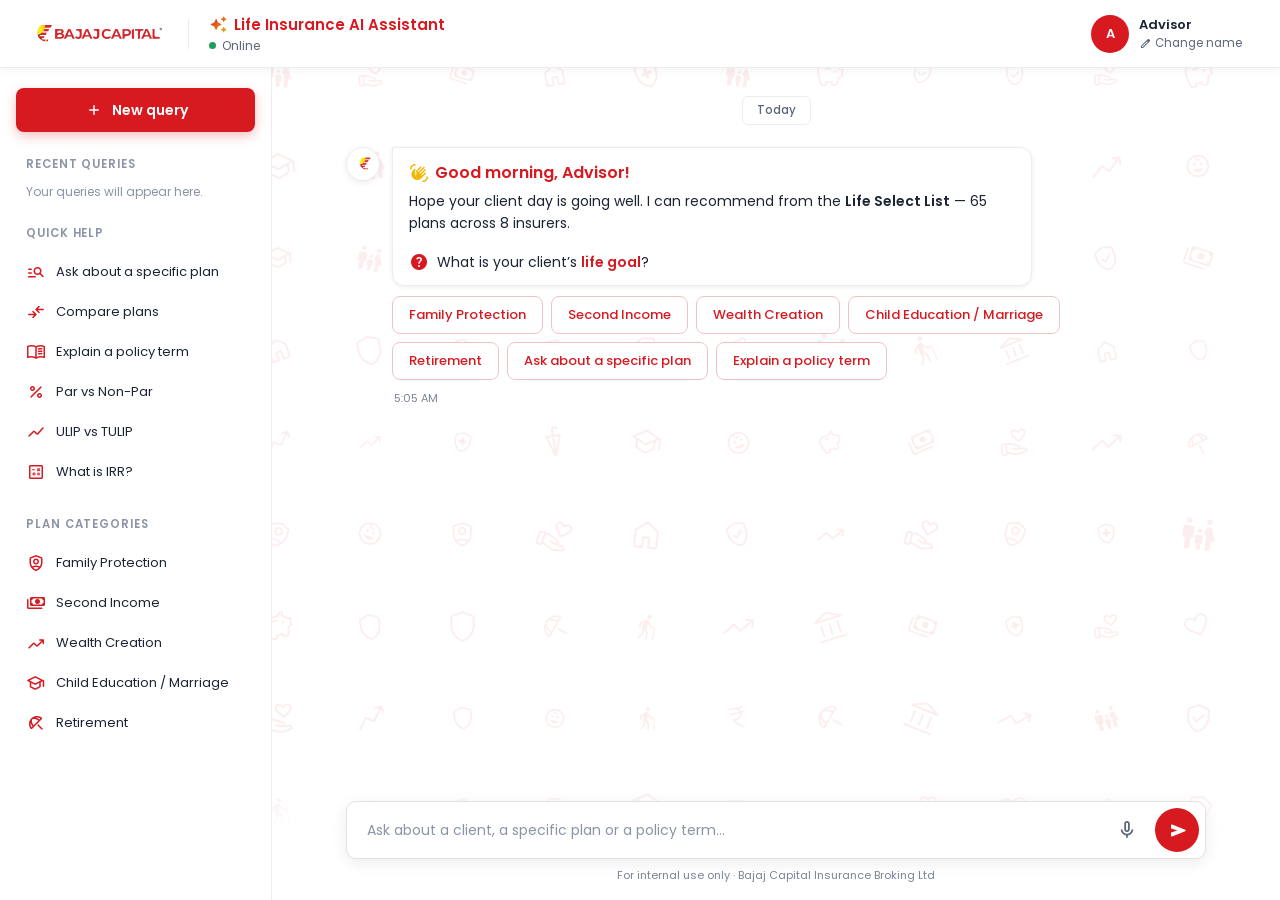
